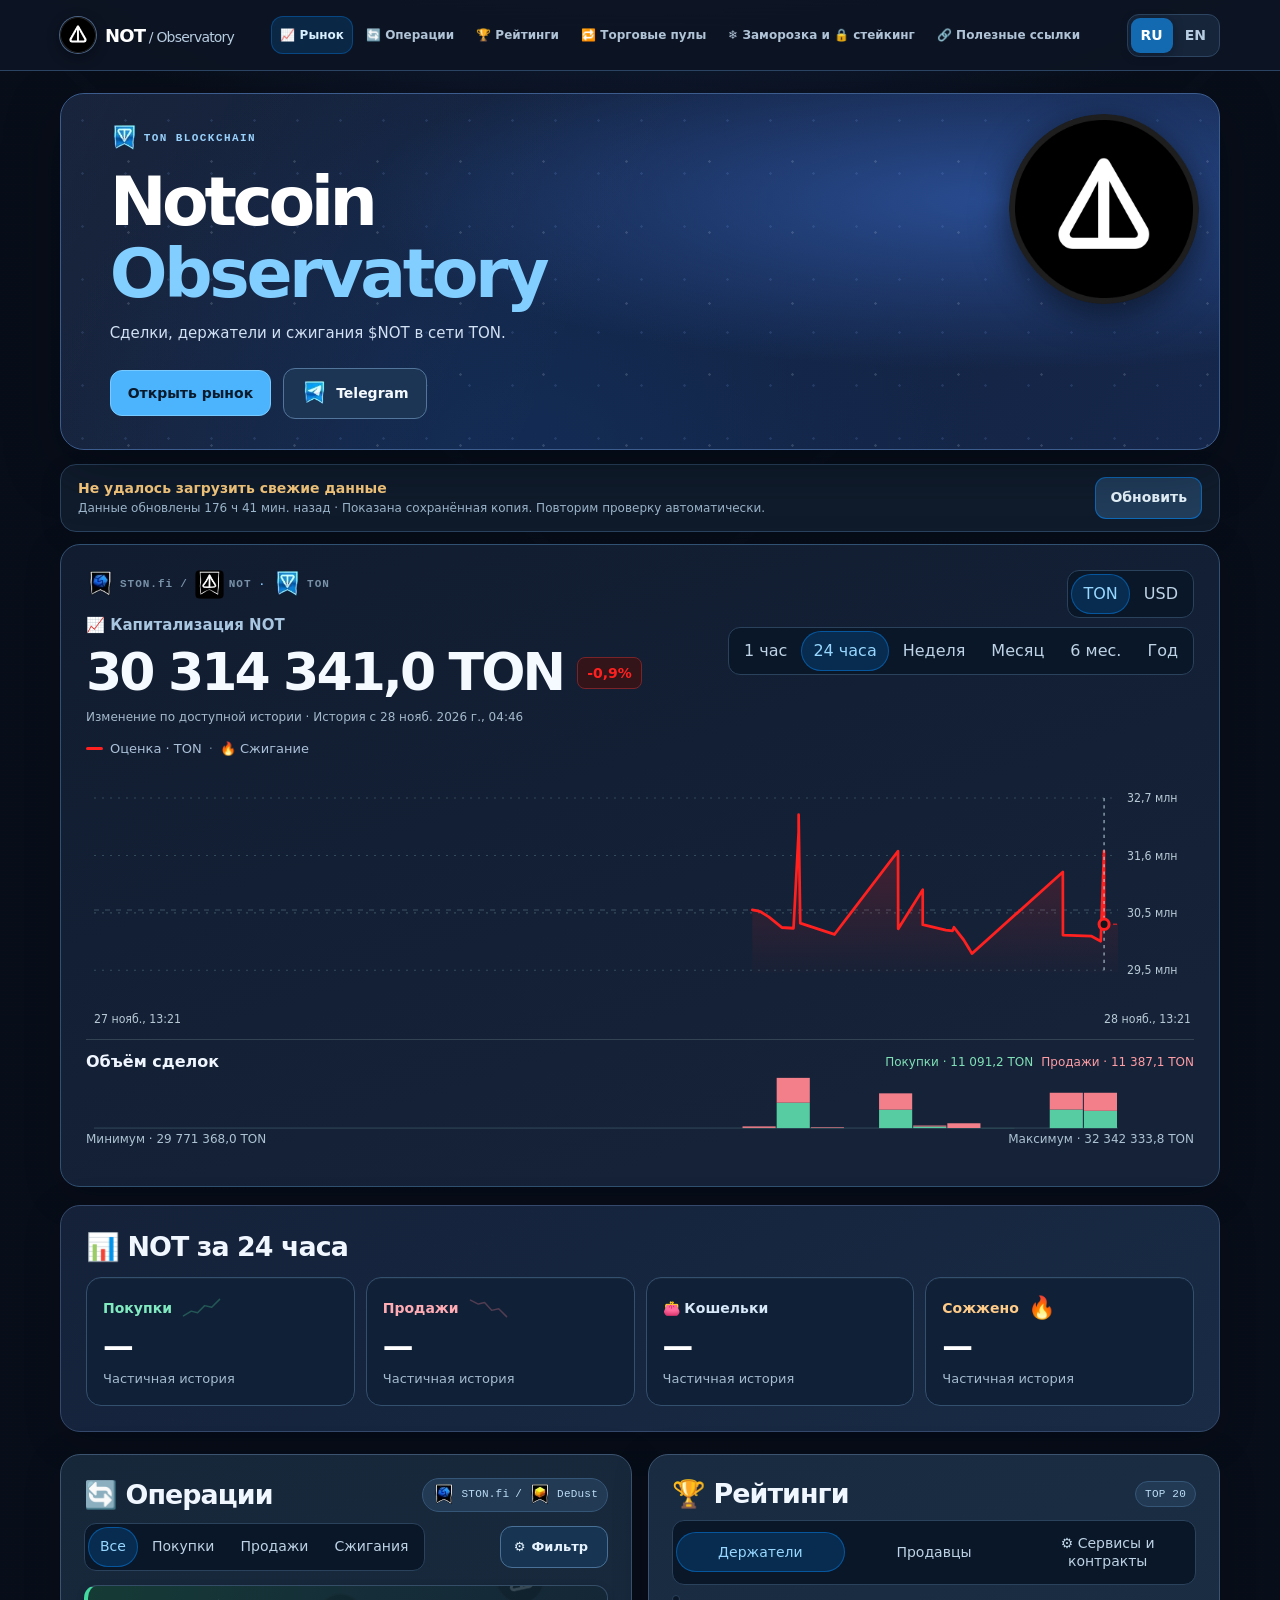
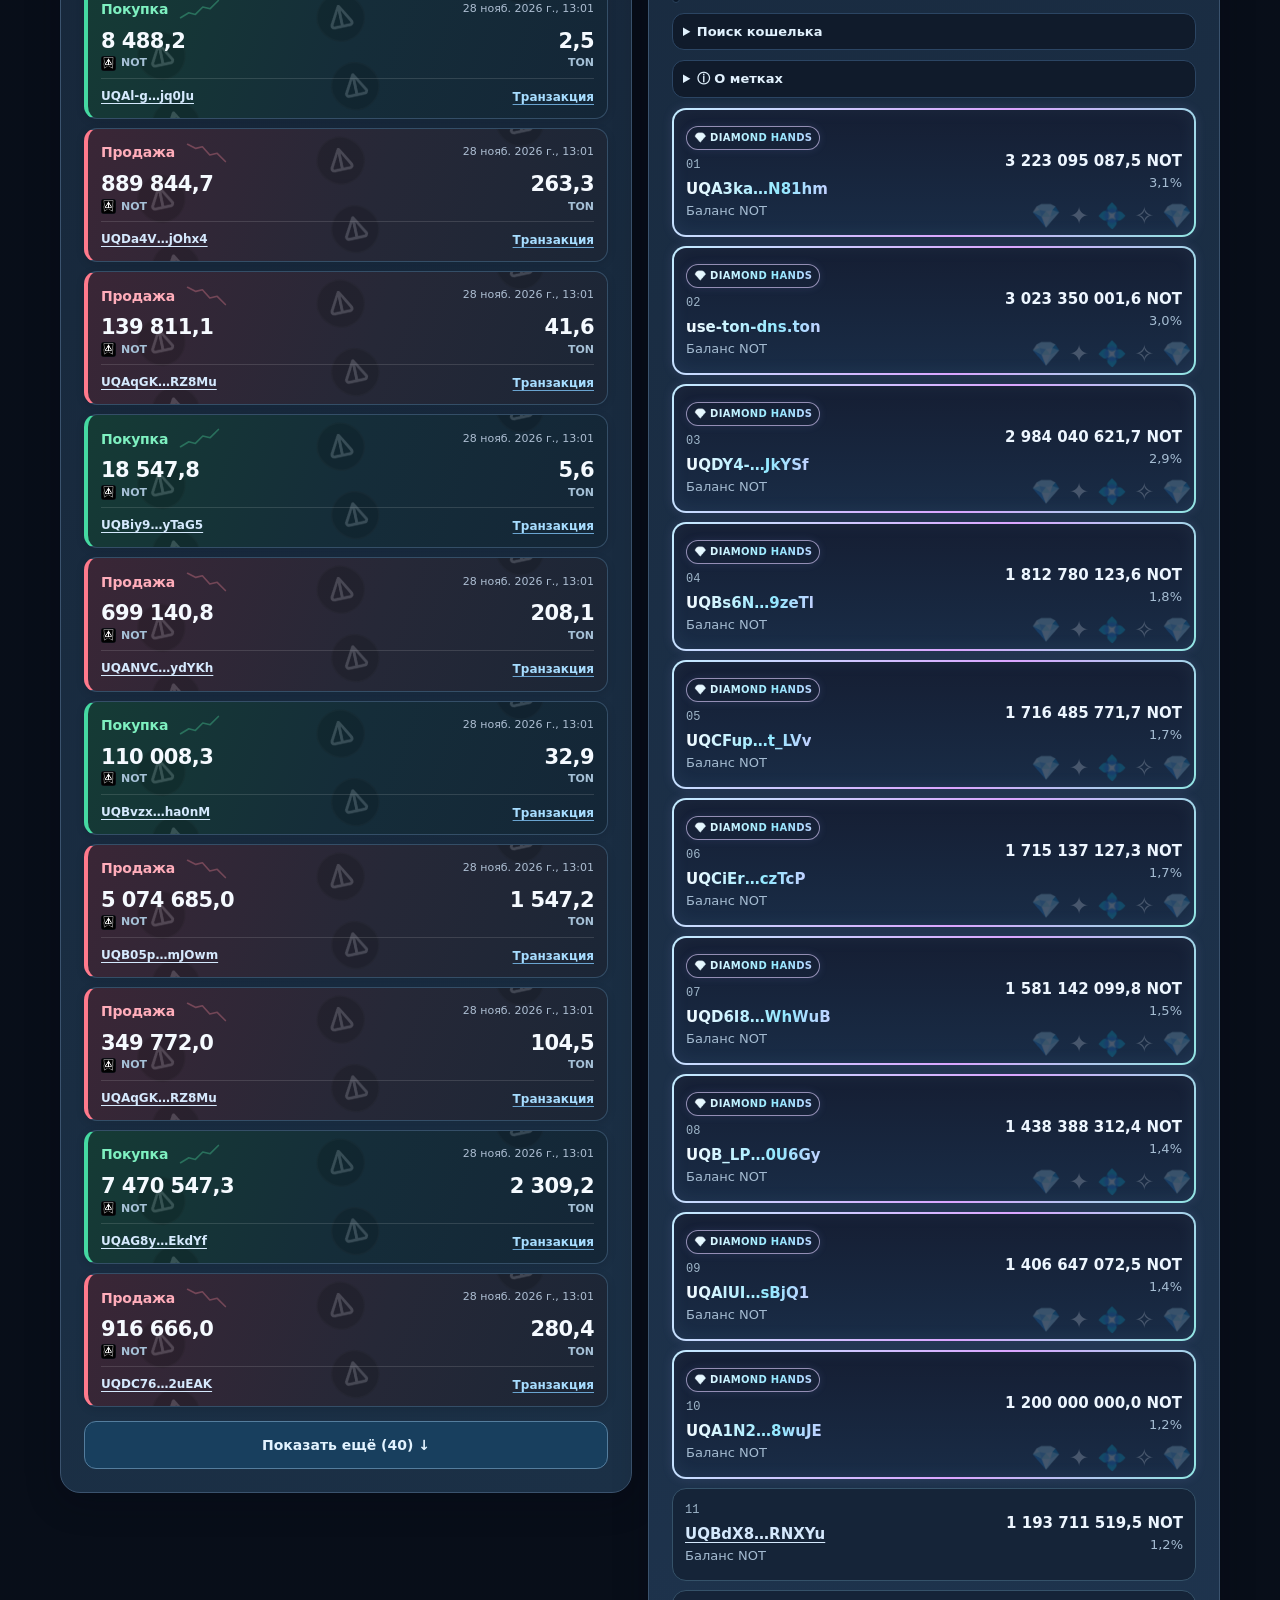
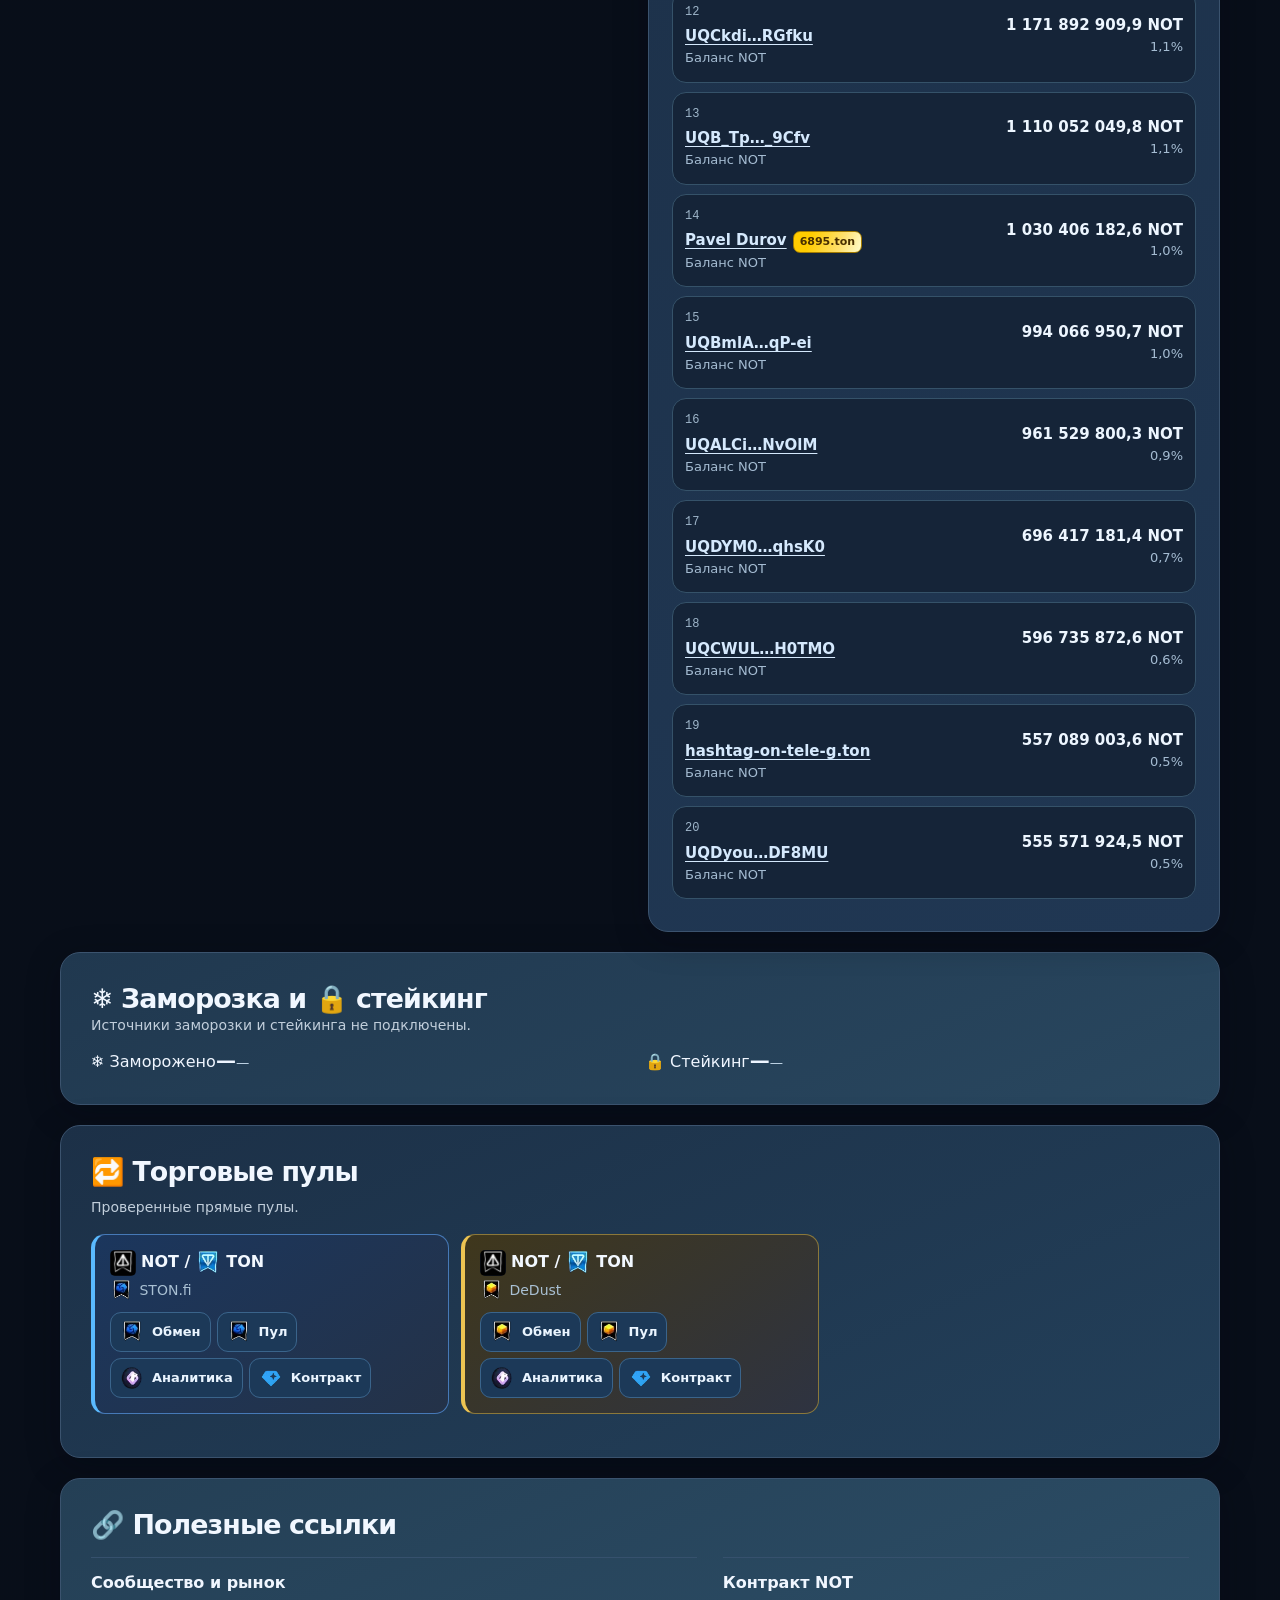
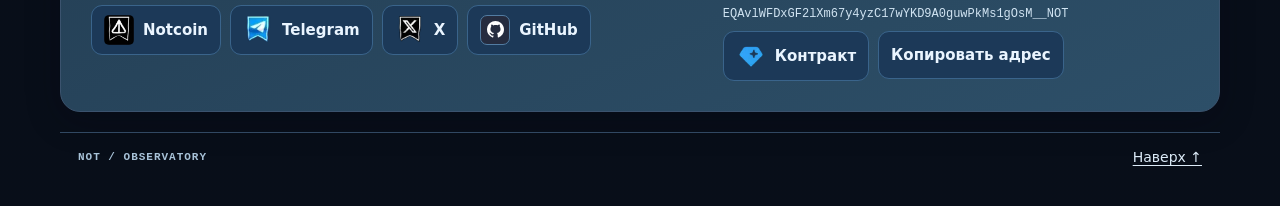
==== index.html @ c7d33f3e "Refresh NOT snapshot" ====
<!doctype html>
<html lang="ru"><head>
<meta charset="utf-8"><meta name="viewport" content="width=device-width,initial-scale=1">
<meta name="theme-color" content="#070d21"><meta name="description" content="NOT Observatory — сделки STON.fi и DeDust, держатели и подтверждённые сжигания NOT в сети TON.">
<title>Notcoin Observatory</title><style>:root{color-scheme:light;--ink:#101721;--muted:#536372;--paper:#f8fafc;--line:#cbd5df;--blue:#30a1f5;--link:#075d9b;--night:#090b0e;--graphite:#10151c;--green:#1e6b51;--red:#df0000;--orange:#975019;font:16px/1.5 system-ui,-apple-system,BlinkMacSystemFont,"Segoe UI",sans-serif;color:var(--ink);background:var(--night)}
*{box-sizing:border-box}
[hidden]{display:none!important}
html{scroll-behavior:smooth;scroll-padding-top:82px}
body{margin:0;background:var(--night)}
.wrap{width:min(1220px,calc(100% - 64px));margin-inline:auto}
h1,h2,h3,p{margin:0}
a{color:var(--link);text-underline-offset:3px}
a:hover{text-decoration:underline}
button{font:inherit;color:inherit;cursor:pointer}
a:focus-visible,button:focus-visible,summary:focus-visible,#plot svg:focus-visible{outline:3px solid #5692db;outline-offset:2px}
header{position:sticky;top:0;z-index:5;background:#090b0ef5;border-bottom:1px solid #283541;color:#f5f8fc}
.nav,.brand,nav,.langs,.tabs,.smallTabs,.introLinks,.eyebrow,.sectionHeading,.chartCaption,footer,.graphTop{display:flex;align-items:center}
.nav{min-height:65px;gap:20px;justify-content:space-between}
.brand{gap:9px;color:#fff;text-decoration:none}
.brand svg{width:36px;height:36px}
.brand strong{font-size:19px;letter-spacing:-.055em}
.brand span{font-weight:500;color:#c3cbd5}
.brand:hover{text-decoration:none}
nav{gap:5px}
nav a,.langs button{font-size:14px;font-weight:650}
nav a{color:#b4c0ce;padding:9px 11px;text-decoration:none;border-radius:8px}
nav a.on,nav a:hover{color:white;background:#203347;text-decoration:none}
.langs,.tabs,.smallTabs{background:#e5edf4;border-radius:10px;padding:3px;gap:2px;width:fit-content;max-width:100%;flex-wrap:wrap}
.langs button,.tabs button,.smallTabs button{border:none;padding:7px 10px;background:transparent;color:#364c61;border-radius:7px;line-height:1.35}
.langs .on,.tabs .on,.smallTabs .on{background:#114c79;color:white}
.hero{margin:20px 0 16px;position:relative;isolation:isolate;overflow:hidden;display:flex;align-items:center;min-height:192px;border-radius:20px;border:1px solid #293746;background:radial-gradient(ellipse at 88% 70%,#153650 0%,transparent 53%),#0b0d10;color:#fff}
.herotext{position:relative;z-index:1;padding:27px clamp(20px,3vw,44px);max-width:66%}
.eyebrow,.tag,footer>span{font-family:ui-monospace,Consolas,monospace;font-size:11px;font-weight:650;letter-spacing:.09em}
.eyebrow{gap:8px}
.eyebrow i{width:7px;height:7px;background:#468ec6;border-radius:50%}
.hero .eyebrow{color:#b9c9d9}
.hero .eyebrow i{background:var(--blue)}
h1{font-size:clamp(38px,4.6vw,68px);letter-spacing:-.07em;line-height:1.05;margin:7px 0 8px}
h1 em{font-family:Georgia,"Times New Roman",serif;font-weight:normal;letter-spacing:-.055em;color:#a1d6ff}
.hero p{color:#c9d5e1;font-size:15px}
.heroArt{position:absolute;inset:0 0 0 auto;width:41%;display:grid;align-items:center;pointer-events:none}
.heroArt svg{width:100%;height:100%;max-height:250px}
.introLinks{margin-top:17px;gap:10px}
.introLinks a,.more{border:1px solid #9daebf;border-radius:8px;padding:7px 12px;text-decoration:none;font-weight:650;font-size:14px}
.introLinks a{color:#f0f6ff;border-color:#536779}
.introLinks a:first-child{color:#081624;background:var(--blue);border-color:var(--blue)}
.introLinks a:hover,.more:hover{box-shadow:inset 0 0 0 1px currentColor}
.panel{background:var(--paper);border:1px solid var(--line);border-radius:17px;padding:clamp(16px,2vw,25px);min-width:0}
.graphTop,.sectionHeading,footer{justify-content:space-between;gap:12px}
.graphTop{align-items:flex-start}
.graph .eyebrow{color:#b6c8d9}
.graph .eyebrow span{color:#7891a7}
.graph h2{font-weight:550;color:var(--muted);font-size:16px;margin-top:12px}
.price{font-size:clamp(27px,3.2vw,44px);line-height:1.12;letter-spacing:-.05em;font-variant-numeric:tabular-nums;font-weight:730}
.chartCaption{font-size:13px;color:var(--muted);gap:7px;margin-top:13px}
.lineKey{width:17px;height:3px;border-radius:3px;background:var(--blue)}
.sep{color:#6f8196}
#plot{margin:6px 0;min-height:183px}
#plot svg{width:100%;height:183px;display:block;touch-action:pan-y}
#plot text{font:11px system-ui,sans-serif;fill:#b6c6d6}
.marker{cursor:pointer}
.marker:focus{outline:2px solid var(--orange)}
#readout{font-size:14px;font-variant-numeric:tabular-nums;min-height:24px;color:var(--ink)}
.note,.description,.resources p{font-size:14px;color:var(--muted);overflow-wrap:anywhere}
.note{font-size:12px}
.description{margin:8px 0}
.summary{margin:18px 0 22px}
.summary h2,.panel h2:not(.graph h2){font-size:clamp(20px,2.1vw,27px);letter-spacing:-.045em;line-height:1.2}
.summary .sectionHeading{margin-bottom:9px}
.tag{color:#3e5061;background:#e2ebf4;border-radius:20px;padding:4px 9px;white-space:nowrap;font-weight:500;letter-spacing:.02em}
#stats{display:grid;grid-template-columns:repeat(4,minmax(0,1fr));gap:10px}
.stat{background:var(--paper);border:1px solid var(--line);border-radius:13px;padding:13px 15px;min-width:0}
.stat b,.stat small,.stat span{display:block}
.stat b{font-size:clamp(20px,2.1vw,31px);line-height:1.3;font-variant-numeric:tabular-nums;overflow-wrap:anywhere;letter-spacing:-.04em}
.stat small{font-size:13px;color:var(--muted)}
.stat span{font-size:14px;font-weight:670}
.buy{color:var(--green)}
.sell{color:var(--red)}
.burn{color:var(--orange)}
.columns{display:grid;grid-template-columns:1fr 1fr;gap:16px;align-items:start}
.columns .tabs{margin:10px 0}
.columns .tabs button,.smallTabs button{font-size:14px}
.smallTabs:not(:empty){margin-bottom:8px}
#feedNote,#rankNote{margin-bottom:8px}
.row{display:grid;grid-template-columns:minmax(0,1fr) auto;gap:10px;border-top:1px solid #dce3eb;padding:10px 0;align-items:center}
.row>div{min-width:0}
.row>div:last-child{text-align:right}
.row b,.row small{display:block;font-variant-numeric:tabular-nums}
.row small{color:var(--muted);font-size:13px}
.row a{overflow-wrap:anywhere}
.row b{font-size:15px;line-height:1.45}
.row .badge{display:inline-block;padding:1px 6px;font-size:12px;border-radius:5px;margin-right:6px}
.badge.buy{background:#e0f3e8}
.badge.sell{background:var(--red);color:white}
.badge.burn{background:#ffead4}
.position{color:var(--muted);font:12px ui-monospace,monospace;margin-right:8px}
.empty{padding:16px 0;color:var(--muted)}
.more{background:#eaf1f7;color:#144b72}
.more[hidden]{display:none}
#more{margin-top:8px;width:100%}
.resources{margin:20px 0}
.resourcesGrid{display:grid;grid-template-columns:1.15fr 1.2fr 1fr;gap:24px;margin-top:16px}
.resources h3{font-size:16px;margin-bottom:6px}
.resourceList{display:flex;gap:8px 13px;flex-wrap:wrap}
.resourceList,.contract{margin-top:8px;font-size:14px}
.contract{display:block;overflow-wrap:anywhere;font-family:ui-monospace,monospace;margin-bottom:10px}
.resourcesGrid article{min-width:0}
summary{cursor:pointer;font-weight:600}
footer{padding:16px 0 25px}
footer a{font-size:14px}
@media(max-width:800px){.wrap{width:calc(100% - 28px)}
.nav{display:grid;grid-template-columns:1fr auto;gap:0;padding-top:6px}
.langs{grid-column:2;grid-row:1}
.brand{grid-column:1;grid-row:1}
nav{grid-column:1/-1;justify-content:space-between;gap:0}
nav a{padding:7px 5px;font-size:13px}
html{scroll-padding-top:98px}
.columns{grid-template-columns:1fr}
.heroArt{width:35%;opacity:.82}
.herotext{max-width:73%;padding:19px}
.hero{min-height:180px}
.graphTop{flex-wrap:wrap}
.resourcesGrid{grid-template-columns:1fr 1fr}

#stats{grid-template-columns:repeat(2,minmax(0,1fr))}}
@media(max-width:500px){.wrap{width:calc(100% - 20px)}
.hero{margin-top:10px}
.herotext{max-width:100%;padding:16px}
.heroArt{width:35%;inset:auto 0 0 auto;height:78px}
.hero p{max-width:96%;font-size:14px}
.introLinks{max-width:76%;gap:6px;flex-wrap:wrap}
.introLinks a{font-size:13px;padding:6px 8px}
.graphTop{gap:10px}
.tabs button{padding:6px 8px}
.stat{padding:10px}
.stat small{font-size:12px}
.row{gap:3px}
.row b{font-size:14px}
.row small{font-size:12px}
.resourcesGrid{grid-template-columns:1fr;gap:15px}
.resourcesGrid article+article{border-top:1px solid var(--line);padding-top:12px}}
@media(prefers-reduced-motion:reduce){html{scroll-behavior:auto}}

.walletLegend{font-size:13px;color:var(--muted);margin:4px 0}
.walletIdentity{display:inline-flex;align-items:baseline;flex-wrap:wrap;gap:2px 6px;max-width:100%;vertical-align:baseline}
.row .walletAddress{font-weight:700;text-decoration:underline;text-decoration-thickness:1px;text-underline-offset:3px}
.row .walletAddress.buy,.walletRole.buy{color:#126042}
.row .walletAddress.sell,.walletRole.sell{color:#df0000}
.row .walletAddress.burn,.walletRole.burn{color:#874305}
.row .walletAddress.neutral{color:#51615c}
.walletRole{font-size:11px;font-weight:600}
:is(.row,.walletResult) .domainBadge{font:600 11px/1.4 system-ui,sans-serif;letter-spacing:0;padding:2px 6px;border-radius:5px;overflow-wrap:anywhere;max-width:100%;display:inline-block}
.domainBadge.digits{color:#482e00;background:linear-gradient(110deg,#ffcc00 12%,#ffe173 34%,#fff9c0 46%,#ffd700 57%,#efb000 84%);background-size:220% 100%;border:1px solid #a37b00;animation:projectGold 4s ease-in-out infinite alternate}
details.domainDetails{display:inline-block;border:0;padding:0;font-size:12px;font-weight:500;width:100%}
details.domainDetails summary{color:var(--muted);font-size:11px}
#rank .position{vertical-align:top}
.onlyBadges{display:flex;align-items:center;gap:7px;font-size:13px;font-weight:600;margin:4px 0 7px;cursor:pointer}
.onlyBadges input{width:16px;height:16px;accent-color:var(--link)}


@keyframes projectGold{from{background-position:0% 50%}
to{background-position:100% 50%}}
@media(prefers-reduced-motion:reduce){.domainBadge.digits{animation:none}}
footer>span{color:#f5f8ff}
footer a{color:#dcebf8}
.price{overflow-wrap:break-word}

/* Make the chart and header dark; financial rows retain their semantic colours. */
.langs,.graph .tabs{background:#202a35}
.langs button,.graph .tabs button{color:#c3cfdb}
.langs .on,.graph .tabs .on{background:var(--blue);color:#071421}
.graph{--ink:#f5f8fc;--muted:#b2c0cd;color:var(--ink);background:var(--graphite);border-color:#283747}
.graph #readout a{color:#86caff}
.graph #plot svg{height:205px}
.brand:hover,.introLinks a:hover{color:#fff}
.introLinks a:first-child:hover{color:#081624}

.wrap{width:min(1180px,calc(100% - 88px))}
.hero{background:linear-gradient(165deg,#080a0d 22%,#10151c 100%)}
.graph,.summary{background:linear-gradient(180deg,#10151c,#152332);border:1px solid #374b5b}
.summary{background:linear-gradient(180deg,#152332,#172b3c);padding:clamp(16px,2vw,25px);border-radius:17px;color:#f4f8ff}
.summary .sectionHeading{margin-bottom:14px}
.stat{background:linear-gradient(145deg,#131d28,#1e3041);border:1px solid #3d5363}
.stat small{color:#b9c8d5}
.stat span.buy,.stat span.sell,.stat span.burn{display:inline-block;border-radius:5px;background:linear-gradient(120deg,#d8e5eb,#c1d4df);padding:1px 6px}
.columns .panel,.resources{--ink:#f3f7fc;--muted:#c1cedb;--link:#a6daff;--line:#435a6a;color:var(--ink);border-color:#3b5264}
.columns .panel{background:linear-gradient(180deg,#172b3c,#1a3b51)}
.columns .tabs,.columns .smallTabs{background:#0e1c29}
.columns .tabs button,.columns .smallTabs button{color:#cbd9e7}
.columns .tabs .on,.columns .smallTabs .on{background:#265a7d;color:#fff}
.row{border-color:#435666}
.position{color:#c1cedb}
.tag{background:#233f54;color:#d1e6f6}
.row .walletIdentity{background:linear-gradient(125deg,#d8e5eb,#c1d4df);border-radius:7px;padding:3px 6px}
.domainDetails summary{color:#354d62!important}
.domainDetails span{color:#223847}
#more,.resourceList>a,.resourceList>button{color:#f3f8ff;background:#15496b;border:1px solid #6289a3}
.resources{background:linear-gradient(180deg,#1a3b51,#20475e);padding:clamp(18px,2.5vw,30px)}
.resourcesGrid{grid-template-columns:1.3fr 1fr;gap:clamp(14px,2vw,26px)}
.resourcesGrid article{border-top:1px solid #7190a3;padding-top:13px}
.resources h3{margin-bottom:10px}
.resourceList{display:grid;grid-template-columns:1fr;gap:7px}
.resourceList>a,.resourceList>button{display:flex;align-items:center;justify-content:space-between;gap:6px;min-height:42px;padding:8px 12px;border-radius:7px;text-align:left;font:650 14px/1.35 system-ui,sans-serif;text-decoration:none;cursor:pointer}
.resourceList>a:hover,.resourceList>button:hover,#more:hover{background:#1b5c82;border-color:#aedfff}
.resources .contract{color:#d1e4f2;margin:6px 0;word-break:break-all}
footer{background:#090c10;border-top:1px solid #405362;padding:14px 18px;margin-bottom:14px;border-radius:8px}
@media(min-width:1000px){.resourcesGrid article:first-child .resourceList{grid-template-columns:repeat(2,minmax(0,1fr))}}
@media(max-width:800px){.wrap{width:calc(100% - 34px)}.resourcesGrid{grid-template-columns:1fr 1fr}}
@media(max-width:500px){.wrap{width:calc(100% - 22px)}.resourcesGrid{grid-template-columns:1fr}.resourcesGrid article+article{border-color:#7190a3}}

/* Draw external-link arrows without relying on a font glyph. */
.resourceList>a::after,.introLinks a[href^="https:"]::after,.row a:not(.walletAddress)::after{content:"";display:inline-block;width:8px;height:8px;flex-shrink:0;margin-left:6px;border-top:1.5px solid currentColor;border-right:1.5px solid currentColor;background:linear-gradient(135deg,transparent 43%,currentColor 46%,currentColor 54%,transparent 57%);vertical-align:1px}

.syncBar{display:flex;align-items:center;justify-content:space-between;gap:14px;margin:0 0 12px;padding:12px 18px;background:#101b27;border:1px solid #374b5b;border-radius:12px;color:#e5f1fb}
.syncBar>div{min-width:0}.syncBar p{font-size:14px;font-weight:650}.syncBar small{display:block;color:#b9c8d5;font-size:12px;overflow-wrap:anywhere}.syncBar .syncWarning{color:#ffcf80}
#refreshData{flex-shrink:0;min-height:42px;padding:8px 14px;border:1px solid #6289a3;border-radius:7px;background:#15496b;color:#f3f8ff;font-weight:650;font-size:14px}#refreshData:hover{background:#1b5c82}#refreshData:disabled{opacity:.65;cursor:wait}
@media(max-width:400px){.syncBar{align-items:flex-start;flex-wrap:wrap;padding:12px 14px}.syncBar>div{flex:1 1 175px}}

/* Market cap: native-currency valuation, with an explicit estimation note. */
.graph .price{font-size:clamp(32px,4.2vw,52px);letter-spacing:-.055em;line-height:1.15}
.graph h2{font-size:15px;margin-top:12px;margin-bottom:7px}
.capHeadline{display:flex;align-items:center;gap:14px;flex-wrap:wrap}
.capChange{font:700 14px/1.3 system-ui,sans-serif;padding:6px 9px;border-radius:8px;font-variant-numeric:tabular-nums;white-space:nowrap}
.capChange:empty{display:none}.capPositive{color:#54edb6;background:#133c32;border:1px solid #24634e}.capNegative{color:#ff2020;background:#321419;border:1px solid #7a242a}
#capPeriod{margin-top:5px;color:#a4b9cb}.graph #plot{min-height:250px;margin:18px 0 8px}.graph #plot svg{height:250px}
.graph #plot text{font:11px system-ui,sans-serif;fill:#b8c9d6}
.capRange{display:flex;justify-content:space-between;gap:8px;flex-wrap:wrap;color:#adc3d3;font-size:12px;font-variant-numeric:tabular-nums;margin:0 0 13px}
.graph #readout{background:#0b1723;border:1px solid #2b4354;padding:10px 12px;border-radius:9px;min-height:43px;font-size:13px;margin-bottom:9px}
.capMethod{font-size:11px;line-height:1.5;color:#9db3c4;border-top:1px solid #2b4354;padding-top:10px;margin-top:10px;max-width:850px}
.graph .chartCaption .lineKey{background:var(--chart-colour,#38dda0)}
@media(max-width:500px){.graph .price{font-size:34px}.capHeadline{gap:8px}.graph .graphTop{gap:15px}.graph .tabs{width:100%;justify-content:space-between}.graph .tabs button{padding:8px 6px;font-size:12px}.graph #plot svg{height:240px}.graph #plot{min-height:240px}.graph #readout{font-size:12px}.capMethod{font-size:11px}}
@media(max-width:360px){.graph .tabs{display:grid;grid-template-columns:repeat(3,minmax(0,1fr));gap:3px}.graph .tabs button{width:100%}}

:root{--blue:#75ccff;--project-art:url("[data-uri]");--night:#070d21}
body{background:radial-gradient(ellipse at 78% 0%,#24347b 0%,#111c49 28%,transparent 55%),#070d21}
header{background:#0a1129f5;border-color:#324576}
.brandMark{width:36px;height:36px;border-radius:50%;background:var(--project-art) center/cover}
.hero{min-height:268px;border-color:#435b9c;background:radial-gradient(ellipse at 78% 50%,#2b4696 0%,#182860 34%,transparent 68%),linear-gradient(112deg,#0d1639,#111c49)}
.hero::before{content:"";position:absolute;inset:0;background-image:radial-gradient(circle,#7eaeff 1px,transparent 1.5px),radial-gradient(circle,#eff7ff 1px,transparent 1.5px);background-size:43px 53px,83px 71px;background-position:0 0,26px 32px;opacity:.24;pointer-events:none}
.heroArt{width:40%;height:100%;background:var(--project-art) center / auto 88% no-repeat;filter:drop-shadow(0 0 20px #60b5ff60);border-radius:50%}
.hero h1 em{color:#89ceff}
.graph{background:linear-gradient(180deg,#101936,#151f43);border-color:#394b80}
.summary{background:linear-gradient(180deg,#182649,#202d55);border-color:#435480}
.columns .panel{background:linear-gradient(180deg,#192847,#1e3659)}
.resources{background:linear-gradient(180deg,#192b4b,#1b345a)}
.graphControls{display:grid;gap:10px;justify-items:end;min-width:0}
.row.trade-buy{border-left:3px solid #4cce9f;padding-left:8px;background:#14564832}
.row.trade-sell{border-left:3px solid #fb6b76;padding-left:8px;background:#7c223532}
.row.trade-burn{border-left:3px solid #e7ae57;padding-left:8px}
@media(max-width:800px){.graphControls{justify-items:start}}
@media(max-width:590px){
 .hero{min-height:210px}.heroArt{width:32%;height:auto;inset:12px 12px auto auto;aspect-ratio:1;opacity:1;background-size:contain}
 .herotext{max-width:76%}.hero h1{font-size:clamp(32px,7.5vw,47px)}.hero h1 em{display:block}
 .hero p{max-width:100%}.introLinks{max-width:100%}.graphControls{width:100%}.graph #currency{display:flex;width:auto}
}

#activity,#wallets,#pools{background:#141b27;border-color:#303a4a}
#activity .row,#wallets .row{background:transparent;border-color:#303a4a;border-left:0;padding-left:0}
#activity .row .walletIdentity,#wallets .row .walletIdentity{background:none;padding:0;column-gap:6px;row-gap:4px}
.columns .walletIdentity .walletAddress{background:none;padding:0}
.columns .row .walletAddress{color:#d6e2f0}
.columns .walletRole.buy,.columns .badge.buy{color:#85e6bc;background:none}
.columns .walletRole.sell,.columns .badge.sell{color:#ff9a9f;background:none}
.columns .walletRole.burn,.columns .badge.burn{color:#f1bd7d;background:none}
.columns .domainDetails summary,.columns .domainDetails span{color:#becbd9!important}
.columns :is(.row,.walletResult) .projectBadges{display:flex;flex-wrap:wrap;gap:5px;width:100%;align-items:center}
.columns :is(.row,.walletResult) .projectBadge{--badge-edge:#53627b;display:inline-flex;align-items:center;gap:4px;padding:2px 6px;border:1px solid var(--badge-edge);border-radius:6px;background:#202939;text-decoration:none;color:#eaf1fb;font:650 11px/1.35 system-ui,sans-serif;min-height:26px;max-width:100%}
.columns :is(.row,.walletResult) .projectBadge:hover{text-decoration:underline}
.columns :is(.row,.walletResult) .projectBadge::after{display:none}
.projectBadge img{display:block;width:18px;height:18px;object-fit:contain;border-radius:3px}
.columns :is(.row,.walletResult) .projectBadge.staking{padding-inline:4px;--badge-edge:#6c93cb}
.columns :is(.row,.walletResult) .projectBadge.vnuk{--badge-edge:#8f606f;color:#ffc8d4}
.columns :is(.row,.walletResult) .projectBadge.author{border-color:transparent;background:linear-gradient(#202939,#202939) padding-box,linear-gradient(105deg,#508eff,#dce5ee,#508eff) border-box;background-size:100% 100%,200% 100%;animation:projectBadgeGlow 5s ease-in-out infinite alternate}
.columns :is(.row,.walletResult) .projectBadge.joystick{--badge-edge:#9164ac}
.columns :is(.row,.walletResult) .projectBadge.phoenix{--badge-edge:#a86a36}
.projectBadge.joystick span,.projectBadge.phoenix span{background:linear-gradient(90deg,var(--badge-color),#ffe182,var(--badge-color));background-size:210% 100%;background-clip:text;color:transparent;animation:projectBadgeGlow 5s ease-in-out infinite alternate}
.projectBadge.joystick{--badge-color:#e3a6ff}
.projectBadge.phoenix{--badge-color:#ff9862}
@keyframes projectBadgeGlow{to{background-position:100% 0}}
@media(prefers-reduced-motion:reduce){.columns :is(.row,.walletResult) .projectBadge.author,.projectBadge.joystick span,.projectBadge.phoenix span{animation:none}}
#pools [lang="en"],html[lang="en"] #pools [lang="ru"]{display:none}
html[lang="en"] #pools [lang="en"]{display:inline}
#pools .poolIntro{margin:8px 0 16px}
#pools .poolGrid{display:grid;grid-template-columns:repeat(3,minmax(0,1fr));gap:10px}
#pools .poolCard{min-width:0;background:#1c2636;border:1px solid #39475b;border-radius:10px;padding:12px}
#pools .poolCard h3{margin:0 0 3px}
#pools .poolCard p{margin:0}
#pools .poolActions{display:flex;flex-wrap:wrap;gap:6px;margin-top:10px}
#pools .poolActions a{display:inline-flex;align-items:center;min-height:38px;padding:5px 9px;color:#edf5ff;background:#22344c;border:1px solid #586d88;border-radius:7px;font-size:13px;font-weight:650;text-decoration:none}
#pools .poolActions a:hover{background:#304963;text-decoration:underline}
#pools .poolRoute,#pools .poolTiny{margin-top:16px;padding-top:13px;border-top:1px solid #39475b}
#pools #discoveredPools{margin-top:10px}
#pools .poolCard .poolLiquidity{margin-top:8px;font-size:12px;overflow-wrap:anywhere}
#pools .poolCard h3{overflow-wrap:anywhere}
#pools .poolRoute h3{margin:0 0 4px}
#pools .poolRoute .poolCard{margin-top:9px;max-width:440px}
#pools .poolTiny .poolGrid{margin-top:10px}
#pools .poolSources{margin-top:13px;font-size:12px}
@media(max-width:800px){#pools .poolGrid{grid-template-columns:repeat(2,minmax(0,1fr))}}
@media(max-width:500px){#pools .poolGrid{grid-template-columns:minmax(0,1fr)}}

.columns :is(.row,.walletResult) .projectBadge.og{border-color:#a887c2;background:#222033}
.columns :is(.row,.walletResult) .projectBadge.fragmentNumber{--badge-edge:#cc7cdb;background:#78348b;color:#fff;font-weight:800;white-space:nowrap}
.projectBadge.og span{background:linear-gradient(90deg,#cbff69,#f3a5ff,#cbff69);background-size:210% 100%;background-clip:text;color:transparent;animation:projectBadgeGlow 4s ease-in-out infinite alternate;font-weight:800}
.columns :is(.row,.walletResult) .projectBadge.burner{border-color:#966237;padding-inline:4px}
.columns :is(.row,.walletResult) .projectBadge.blueNft{border-color:#3881a9;padding-inline:4px}
.operationRow .opMobile,.operationRow .opToggle{display:none}
#feed .operationRow .opDesktop a{display:inline-block}
@media(prefers-reduced-motion:reduce){.projectBadge.og span{animation:none}}
@media(max-width:640px){
 #feed .operationRow{grid-template-columns:minmax(0,1fr) minmax(0,auto) 28px;align-items:start;column-gap:4px;padding:8px 0}
 #feed .operationRow .opDesktop{display:none}
 #feed .operationRow>div:nth-child(2){align-self:start}
 #feed .operationRow .opMobile:not([hidden]){display:block;grid-column:1/-1;text-align:left;padding:2px 0 4px}
 #feed .operationRow .opToggle{display:grid;place-items:center;width:28px;min-height:32px;padding:0;background:none;border:0;color:#b8d3ec;cursor:pointer}
 .opToggle span{width:7px;height:7px;border-right:2px solid;border-bottom:2px solid;transform:rotate(45deg)}
 .opToggle[aria-expanded="true"] span{transform:rotate(225deg)}
}

body{background:linear-gradient(#070b16bb,#070b16cf),url("[data-uri]") center top/cover fixed,#070b16}
.supplyGrid{display:grid;grid-template-columns:repeat(2,minmax(0,1fr));gap:10px;margin-top:12px}
.supplyGrid a{display:grid;gap:4px;padding:12px;border:1px solid #39475b;border-radius:10px;background:#1c2636;text-decoration:none;min-width:0}
.supplyGrid a:hover{border-color:#7db5e6}
.supplyGrid strong{font-size:clamp(1rem,3vw,1.35rem);color:#eef5ff;overflow-wrap:anywhere}
.supplyGrid small{color:#afbfce}
@media(max-width:440px){.supplyGrid{grid-template-columns:1fr}body{background-attachment:scroll;background-size:auto,auto 1100px}}

.volumeBlock{margin-top:12px;border-top:1px solid #344353;padding-top:10px}
.volumeHeading,.volumeKeys,.tradeSize,.walletSearchForm{display:flex;align-items:center;gap:8px;flex-wrap:wrap}
.volumeHeading{justify-content:space-between}
.volumeKeys,.tradeSize{font-size:12px}
.volumeKeys span:first-child,.rankMove.gained{color:#80e0b6}
.volumeKeys span:last-child,.rankMove.lost{color:#ff9da4}
#tradeVolume svg{display:block;width:100%;height:56px}
.tradeSize{margin:8px 0;color:#bdcbd8}
.tradeSize label{display:inline-flex;align-items:center;gap:6px}
.tradeSize input[type=number],.walletSearchForm input{min-width:0;border:1px solid #53637a;border-radius:7px;background:#161f2b;color:#eaf1fb;padding:6px 8px;font:inherit}
.tradeSize input[type=number]{width:6em}
#rank .position,.walletResult .position{display:inline-flex;align-items:baseline;gap:4px}
.rankMove{font-size:10px;white-space:nowrap}
.walletSearch,.badgeLegend{margin:10px 0;border:1px solid #39475b;border-radius:8px;padding:8px 10px}
.walletSearch summary,.badgeLegend summary{cursor:pointer;color:#d6e2f0;font-size:13px;font-weight:650}
.walletSearchForm{margin-top:9px}
.walletSearchForm input{flex:1 1 145px}
.walletSearchForm button{padding:6px 9px;border:1px solid #52637b;border-radius:7px;background:#243249;color:#eaf1fb;cursor:pointer}
.walletResult{margin-top:9px;overflow-wrap:anywhere}
.walletResult h3,.walletResult h4,.walletResult p{margin:6px 0}
.walletResult ul,.badgeLegend dl{padding-left:0;margin:8px 0 0;font-size:12px}
.walletResult li{margin-left:15px;padding-top:3px}
.badgeLegend dl{display:grid;grid-template-columns:auto 1fr;gap:5px 8px}
.badgeLegend dd{margin:0;color:#bdcbd8}
.columns .projectBadge.arni,.columns .projectBadge.napiwas{border-color:#927fa2}
.columns .projectBadge.arni span,.columns .projectBadge.napiwas .badgeLabel{
 background:linear-gradient(90deg,#70e1dd,#c4b4ff,#ffab94,#ffe39a,#70e1dd);
 background-size:225% 100%;background-clip:text;color:transparent;
 animation:projectBadgeGlow 4.3s ease-in-out infinite alternate
}
.projectBadge .beerIcon{position:relative;display:inline-block;flex:0 0 18px;width:18px;height:18px}
.beerIcon::before,.beerIcon::after{content:"";position:absolute}
.beerIcon::before{left:2px;top:2px;width:10px;height:15px;border:1px solid #ffde99;border-radius:3px 3px 4px 4px;background:linear-gradient(#fff4dc 0 28%,#ffce56 29%,#e4932c 83%,#b36121)}
.beerIcon::after{left:12px;top:6px;width:5px;height:8px;border:2px solid #ffde99;border-left:0;border-radius:0 4px 4px 0}
@media(prefers-reduced-motion:reduce){.columns .projectBadge.arni span,.columns .projectBadge.napiwas .badgeLabel{animation:none}}

.projectBadges .domainDetails{width:auto;max-width:100%;overflow-wrap:anywhere}

/* NOT / Telegram-inspired Observatory — design layer v1.
   No remote fonts, frameworks, images or runtime dependencies.
   Loaded AFTER the existing stylesheet. Keeps data/JS functionality intact. */
:root{
  color-scheme:dark;
  --tg-bg:#090e18;--tg-surface:#121b2a;--tg-surface2:#192639;
  --tg-elevated:#20344b;--tg-line:#2a405a;--tg-blue:#55b9ff;
  --tg-blue-strong:#258fea;--tg-text:#f0f6ff;--tg-muted:#a6bdd2;
  --tg-green:#51dcaa;--tg-red:#ff8696;--tg-gold:#f3c66f;
  --night:var(--tg-bg);--paper:var(--tg-surface);--ink:var(--tg-text);
  --muted:var(--tg-muted);--line:var(--tg-line);--blue:var(--tg-blue);
  --link:#91d8ff;--green:var(--tg-green);--red:var(--tg-red);
  font-family:system-ui,-apple-system,BlinkMacSystemFont,"Segoe UI",sans-serif;
  font-optical-sizing:auto;
}
html{scroll-padding-top:100px}
body{
  color:var(--tg-text);
  background:radial-gradient(ellipse 80% 420px at 50% -150px,#1b315e 0%,transparent 72%),
    linear-gradient(#080e19e8,#080e19f1),url("[data-uri]") center top/cover fixed,#090e18;
}
.wrap{width:min(1160px,calc(100% - 40px))}
a{color:var(--link)}
button,input{font-family:inherit}
a,button,summary{-webkit-tap-highlight-color:transparent}
button:not(:disabled),a,summary{transition:background-color .18s ease,border-color .18s ease,color .18s ease,transform .18s ease}
button:active:not(:disabled),.introLinks a:active,.resourceList>a:active,#pools .poolActions a:active{transform:scale(.98)}
a:focus-visible,button:focus-visible,summary:focus-visible,input:focus-visible{outline:2px solid var(--tg-blue);outline-offset:3px}
header{background:#0d1524f0;border-bottom:1px solid #2c4463;backdrop-filter:blur(22px);-webkit-backdrop-filter:blur(22px)}
.nav{min-height:70px;gap:18px}
.brandMark{box-shadow:0 0 0 2px #314968,0 5px 20px #050a14a8}
.brand strong{font-size:18px;letter-spacing:-.045em}
.brand span{color:#b6cce0;font-size:14px}
nav{gap:5px}
nav a{padding:10px 13px;color:#b1c4d7;border-radius:12px;font-weight:600}
nav a.on,nav a:hover{background:#1e3958;color:#f4faff}
.langs{background:#17253a;padding:3px;border:1px solid #2d4560;border-radius:12px}
.langs button{border-radius:9px;min-width:39px;min-height:35px;color:#b6cde2}
.langs button.on{background:#288fd9;color:#fff;box-shadow:0 2px 10px #0613268c}
main.wrap{padding-bottom:10px}
.hero{margin:22px 0 14px;min-height:275px;border:1px solid #3b5c8d;border-radius:24px;
  background:radial-gradient(ellipse at 81% 30%,#294c91 0%,transparent 48%),
  radial-gradient(circle at 40% 110%,#132c55,transparent 60%),
  linear-gradient(125deg,#111d35,#15274b);
  box-shadow:0 18px 54px #02071164;isolation:isolate}
.hero::before{opacity:.14}
.hero::after{content:"";position:absolute;inset:0;pointer-events:none;
  background:linear-gradient(115deg,#ffffff08,transparent 50%);border-radius:inherit}
.herotext{padding:clamp(23px,3.5vw,45px);max-width:68%}
.hero .eyebrow{color:#98d1fc;letter-spacing:.13em}
.hero .eyebrow i{box-shadow:0 0 0 5px #269de421}
.hero h1{margin:13px 0 12px;font-size:clamp(39px,5.5vw,68px);line-height:1.03;letter-spacing:-.065em}
.hero h1 em{font-style:normal;font-weight:550;font-family:inherit;letter-spacing:-.05em;color:#81ceff}
.hero p{color:#d2e1f3;font-size:15px;max-width:510px;line-height:1.65}
.heroArt{background-size:auto 83%;filter:drop-shadow(0 6px 28px #67acff40)}
.introLinks{gap:10px;margin-top:21px}
.introLinks a{display:inline-flex;align-items:center;justify-content:center;
  min-height:42px;padding:9px 17px;border-radius:12px;font-size:14px;
  background:#1d3554;border:1px solid #52759b;color:#f5faff}
.introLinks a:first-child{background:#4bb4fc;color:#081a2c;border-color:#77caff}
.introLinks a:hover{background:#2c5277;text-decoration:none;transform:translateY(-2px)}
.introLinks a:first-child:hover{background:#83d0ff;color:#071b2c}
.syncBar{background:#101c2c;border-color:#2b435f;border-radius:16px;
  padding:12px 17px;box-shadow:0 6px 20px #050b152b}
.syncBar p{color:#e3f5ff}
.syncBar small{color:#9eb8ce}
#refreshData{border-radius:11px;background:#213d5b;border-color:#476d92;color:#eaf7ff}
#refreshData:hover{background:#2f5a81}
.panel,.graph,.summary,.columns .panel,.resources,#pools,#activity,#wallets{
  border:1px solid var(--tg-line);border-radius:20px;
  background:linear-gradient(155deg,#151f30 0%,#111927 100%);
  box-shadow:0 8px 34px #03091145;color:var(--tg-text)}
.graph{background:linear-gradient(160deg,#172640 0%,#101a2d 76%);border-color:#315172}
.graph .eyebrow{color:#86caff}
.graph h2{color:#a8c6e0;margin-top:15px}
.graph .price{color:#f4faff;letter-spacing:-.055em}
.graph .chartCaption{color:#abc1d7}
.graph #readout{border-color:#314964;background:#0e192a}
.graph .capMethod{border-color:#2b4056;color:#98aec2}
.graph #plot{border-radius:15px;overflow:hidden}
.graphControls{gap:9px}
.graph .tabs,.columns .tabs,.columns .smallTabs{background:#0a1728;border:1px solid #2a425c;border-radius:12px;padding:3px}
.graph .tabs button,.columns .tabs button,.columns .smallTabs button{border-radius:9px;min-height:34px;padding:7px 12px;color:#bed3e6}
.graph .tabs .on,.columns .tabs .on,.columns .smallTabs .on{background:#26659c;color:#fff;box-shadow:0 2px 8px #050d1780}
.summary{margin-top:18px;background:linear-gradient(150deg,#182b44,#142037);border-color:#2a496b}
.summary h2,.panel h2:not(.graph h2){color:#f1f7ff;font-weight:730;letter-spacing:-.035em}
#stats{gap:11px}
.stat{padding:16px;border-radius:15px;background:#102036;border:1px solid #34506f;box-shadow:inset 0 1px #ffffff0a}
.stat b{color:#fff;font-size:clamp(21px,2.4vw,32px);line-height:1.22;margin:5px 0}
.stat small{color:#a4bbd0}
.stat span{font-weight:680}
.stat span.buy,.stat span.sell,.stat span.burn{background:none;padding:0}
.columns{gap:16px}
.columns .panel{min-width:0}
.sectionHeading{flex-wrap:wrap}
.tag{background:#233a55;color:#badcf5;border:1px solid #355676}
.row{border-top-color:#263950;padding:12px 3px}
.row:hover{background:#ffffff07}
.row.trade-buy,.row.trade-sell,.row.trade-burn{border-left:3px solid transparent;border-radius:8px;padding-left:10px}
#activity .row.trade-buy{border-left:3px solid #52d5a2;background:#16362c42}
#activity .row.trade-sell{border-left:3px solid #ff8191;background:#40232a50}
#activity .row.trade-burn{border-left:3px solid #f5c16b;background:#3a2c1b48}
.row b{color:#edf6ff}
.row small{color:#a5bcd2}
.columns .row .walletAddress{color:#d5e9fd}
.columns .walletRole.buy,.columns .badge.buy{color:#75e7b2}
.columns .walletRole.sell,.columns .badge.sell{color:#ff9bac}
.columns .walletRole.burn,.columns .badge.burn{color:#f5c377}
.position{color:#9fb6ca}
.columns :is(.row,.walletResult) .projectBadge{border-radius:8px;background-color:#1d2b3e;min-height:28px}
.columns :is(.row,.walletResult) .projectBadge.fragmentNumber{background:#813c99;color:#fff;border-color:#dd8bfa}
.domainBadge.digits{border-radius:7px}
#more,.resourceList>a,.resourceList>button,#pools .poolActions a{
  background:#1c3958;border:1px solid #3a648b;border-radius:11px;color:#eaf5ff}
#more{min-height:43px}
#more:hover,.resourceList>a:hover,.resourceList>button:hover,#pools .poolActions a:hover{background:#2b5277}
.supplyGrid a,#pools .poolCard{background:#17263a;border:1px solid #2b4665;border-radius:14px;padding:15px}
.supplyGrid a:hover,#pools .poolCard:hover{border-color:#4785b3}
.supplyGrid small{color:#b5c9da}
#pools .poolCard h3{color:#f2f8ff}
#pools .poolCard p{color:#a9c0d3}
#pools .poolGrid{gap:12px}
#pools .poolActions a{min-height:40px}
.walletSearch,.badgeLegend{background:#101b2b;border-color:#2b4563;border-radius:12px}
.walletSearch summary,.badgeLegend summary{color:#e1f1fd}
.tradeSize input[type=number],.walletSearchForm input{background:#091729;border-color:#385575;color:#f5faff;border-radius:10px;min-height:38px}
.walletSearchForm button{background:#285982;border-color:#478bb5;border-radius:10px;min-height:40px}
.resources{background:linear-gradient(155deg,#152840,#152036)}
.resourcesGrid article{border-color:#36516d}
.resourceList>a,.resourceList>button{min-height:45px;padding:10px 13px}
footer{background:transparent;border-top:1px solid #314862;border-radius:0;color:#bed4e7;margin-top:20px}
footer>span{color:#a8c2d8}
@media(min-width:900px){
 .columns .panel{padding:23px}
 .hero{min-height:305px}
 .heroArt{background-size:auto 88%}
}
@media(max-width:800px){
 html{scroll-padding-top:114px}
 .wrap{width:calc(100% - 28px)}
 .nav{gap:5px;padding-top:5px}
 .brand strong{font-size:16px}
 nav{overflow-x:auto;scrollbar-width:none;justify-content:space-between}
 nav::-webkit-scrollbar{display:none}
 nav a{min-height:42px;display:inline-flex;align-items:center;white-space:nowrap;padding:9px 10px}
 .hero{margin-top:14px;min-height:230px}
 .herotext{max-width:75%;padding:24px}
 .resourcesGrid{grid-template-columns:1fr 1fr}
}
@media(max-width:590px){
 .wrap{width:calc(100% - 22px)}
 .hero{border-radius:20px;min-height:250px}
 .hero h1{font-size:clamp(34px,8vw,46px)}
 .herotext{max-width:100%;padding:20px 18px 78px}
 .hero p{max-width:100%;padding-right:0}
 .heroArt{width:100px;height:100px;top:auto;bottom:-7px;right:7px;inset:auto 7px -7px auto;opacity:.83;background-size:contain}
 .hero .introLinks{max-width:calc(100% - 90px)}
 .introLinks a{min-height:40px;padding:8px 11px}
 .graph,.summary,.columns .panel,.resources{padding:16px}
 .graphTop{gap:13px}
 .graphControls{width:100%;justify-items:stretch}
 .graph .tabs{width:100%;justify-content:space-between}
 .graph .tabs button{flex:1 1 auto;padding:8px 6px;font-size:12px}
 .graph .price{font-size:clamp(29px,8.7vw,39px)}
 .graph #plot,.graph #plot svg{min-height:210px;height:210px}
 #stats{grid-template-columns:repeat(2,minmax(0,1fr));gap:9px}
 .stat{padding:12px}
 .stat b{font-size:clamp(19px,5.4vw,26px)}
 .columns{gap:14px}
 #pools .poolGrid{grid-template-columns:1fr}
 .resourcesGrid{grid-template-columns:1fr}
 .row{min-width:0}
 .row>div{overflow-wrap:anywhere}
 .syncBar{flex-wrap:wrap}
 body{background-attachment:scroll}
}
@media(max-width:360px){
 .brand strong{font-size:14px}
 .brandMark{width:30px;height:30px}
 .nav{column-gap:3px}
 nav a{font-size:12px;padding:9px 7px}
 .hero .introLinks{max-width:100%}
 .heroArt{opacity:.4}
 .graph .tabs button{font-size:11px}
}
@media(hover:hover){
 .stat:hover,#pools .poolCard:hover{transform:translateY(-2px)}
}
@media(prefers-reduced-motion:reduce){
 *,*::before,*::after{scroll-behavior:auto!important;animation-duration:.01ms!important;transition-duration:.01ms!important}
}

/* FIGMA TELETON IOS UI KIT — SOURCE-ALIGNED
   Reference: fIjhy6ddPFSXmia3DCvQa2
   Dark selected tab: 6028:2120, row: 6023:2116, dark label: 6781:30558.
   Accent #008BFF; 52px regular list-row minimum; rounded selected tab.
   Native system font replaces Figma's licensed iostgico/SF Pro assets. */
:root{--tg-accent:#008bff;--tg-blue:#008bff;--tg-blue-strong:#008bff;--tg-selected:#146ab1}
nav a.on,nav a[aria-current="location"]{
 color:#d8efff;background:#008bff28;box-shadow:inset 0 0 0 1px #008bff55}
.langs button.on{background:var(--tg-selected);color:#fff}
.graph .tabs .on,.columns .tabs .on,.columns .smallTabs .on{
 border-radius:100px;background:#008bff2e;color:#97d7ff;
 box-shadow:inset 0 0 0 1px #008bff70}
.graph .tabs button,.columns .tabs button,.columns .smallTabs button{
 min-height:40px;line-height:1.25}
#activity .row,#wallets .row{min-height:52px}
#activity .row .walletAddress,#wallets .row .walletAddress{line-height:1.45}
#activity .row .badge,#wallets .row .badge{line-height:1.4}
#refreshData,.walletSearchForm button{border-color:#008bff91}
#refreshData:focus-visible,.walletSearchForm button:focus-visible{outline-color:#94d9ff}
@media(max-width:800px){
 nav a{min-height:44px}
}

/* Four compact, fully visible tabs on narrow Telegram WebViews. */
@media(max-width:590px){
 #nav{display:grid;grid-template-columns:repeat(4,minmax(0,1fr));gap:3px;overflow:visible;width:100%}
 #nav a{display:flex;align-items:center;justify-content:center;min-width:0;
  font-size:12px;white-space:nowrap;line-height:1.2;padding:9px 2px;text-align:center}
 #nav a[href="#links"]{font-size:0}
 #nav a[href="#links"]::after{content:"Ссылки";font-size:12px}
 html[lang="en"] #nav a[href="#links"]::after{content:"Links"}
}

/* UNIVERSAL OBSERVATORY UI V1 — reusable across token projects.
   Layout, labels, accessible filter, gem/paper honors and animated burn cards.
   No remote art/fonts: all decoration stays inside standalone HTML/CSS. */
.feedFilterBar{display:flex;align-items:center;justify-content:space-between;flex-wrap:wrap;gap:9px;margin:11px 0}
.feedFilterBar #filters{margin:0}
#badgeFilterToggle{display:inline-flex;align-items:center;justify-content:center;gap:6px;min-height:42px;
 padding:8px 13px;border:1px solid #497197;border-radius:12px;background:#173552;color:#e6f3ff;font-weight:750;font-size:13px}
#badgeFilterToggle[aria-expanded="true"]{background:#184a73;border-color:#82c9ff}
#badgeFilterCount{color:#9fd6fa;font-size:12px}
.filterPanel{background:#0f2033;border:1px solid #355573;padding:14px;border-radius:14px;margin:0 0 14px}
.filterPanel .onlyBadges{margin:0 0 10px;min-height:34px}
.filterPanel .tradeSize{margin:0 0 13px;gap:10px}
.filterPanel .tradeSize label{min-height:32px}
.filterBadgesHeading{display:flex;align-items:center;justify-content:space-between;gap:9px;
 border-top:1px solid #2b4961;padding-top:13px;margin-top:4px}
.filterBadgesHeading strong{font-size:13px;color:#cfe5f8}
#clearBadgeFilters{border:0;background:none;color:#88cfff;text-decoration:underline;font-size:12px;padding:6px}
.badgeFilterSearch{display:block;width:100%;min-width:0;min-height:42px;margin:9px 0 12px;
 padding:9px 12px;border:1px solid #3c5d7e;border-radius:10px;background:#0b182a;
 color:#ecf7ff;font-size:14px}
.badgeFilterSearch::placeholder{color:#9fb1c7}
.badgeFilterList{display:grid;grid-template-columns:repeat(2,minmax(0,1fr));gap:8px}
.badgeFilterItem{display:flex;align-items:center;gap:8px;min-height:39px;padding:7px 9px;
 border:1px solid #354d66;border-radius:10px;background:#172b40;
 color:#e5f2fd;font-size:12px;overflow-wrap:anywhere;cursor:pointer}
.badgeFilterItem:has(input:checked){border-color:#008bff;background:#153e60}
.badgeFilterItem input{accent-color:#008bff;flex:0 0 17px;width:17px;height:17px}
.filterHint{margin:12px 0 0;font-size:12px;color:#93aec5;line-height:1.5}
#feed{display:grid;gap:13px;margin-top:14px}
/* A transaction is a standalone, readable card rather than a compressed table row. */
#feed .operationRow{display:flex;flex-direction:column;align-items:stretch;gap:11px;position:relative;
 padding:16px 17px!important;margin:0;min-width:0;overflow:hidden;border:1px solid #344e67;
 border-left:4px solid #486787!important;border-radius:16px;background:#172b3d!important;
 box-shadow:0 5px 15px #030c172d;isolation:isolate}
#feed .operationRow.trade-buy{border-left-color:#45d9a2!important;background:linear-gradient(110deg,#153b35,#152d39 50%,#142637)!important}
#feed .operationRow.trade-sell{border-left-color:#ff7a8c!important;background:linear-gradient(110deg,#3a2636,#262837 55%,#1b2636)!important}
#feed .operationRow>div{position:relative;z-index:1;min-width:0}
#feed .operationRow .opHeader{display:flex;align-items:center;justify-content:space-between;gap:9px}
#feed .operationRow .opKind{font-weight:780;letter-spacing:-.015em;font-size:15px;line-height:1.3}
#feed .operationRow .opKind.buy{color:#7ef0c0}
#feed .operationRow .opKind.sell{color:#ffadba}
#feed .operationRow .opKind.burn{color:#ffe1a0}
#feed .operationRow .opDate{font-size:11px;color:#adc4da;white-space:nowrap;overflow:hidden;text-overflow:ellipsis;margin-left:auto}
#feed .operationRow .opToggle{display:grid!important;place-items:center;flex:0 0 35px;width:35px;min-height:35px;
 color:#d3e6f6;background:#1c3852;border:1px solid #436380;border-radius:10px;padding:0}
#feed .operationRow .opToggle span{display:block;width:auto;height:auto;border:0;
 transform:none;color:inherit;font:750 23px/1 system-ui,sans-serif}
#feed .operationRow .opToggle[aria-expanded="true"] span{transform:rotate(180deg)}
#feed .operationRow .opAmounts{display:grid;grid-template-columns:minmax(0,1.45fr) minmax(0,1fr);
 gap:12px;align-items:start;width:100%}
#feed .operationRow .opAmounts>div{min-width:0;display:flex;flex-direction:column;gap:2px}
#feed .operationRow .opAmountValue{display:block;overflow-wrap:anywhere;
 color:#f5faff;font-size:clamp(18px,2.2vw,24px);font-weight:795;letter-spacing:-.028em;
 line-height:1.22;font-variant-numeric:tabular-nums}
#feed .operationRow .opAmountUnit{color:#a6c1d7;font-size:12px;font-weight:650;line-height:1.4}
#feed .operationRow .opGram{text-align:right;align-items:flex-end}
#feed .operationRow .opWallet{padding-top:10px;border-top:1px solid #ffffff20;font-size:14px}
#feed .operationRow .walletIdentity{display:flex;align-items:center;gap:6px 8px;flex-wrap:wrap;width:100%;max-width:100%}
#feed .operationRow .walletAddress{font-weight:720;text-decoration-thickness:1px;text-underline-offset:3px;
 max-width:100%;overflow-wrap:anywhere}
#feed .operationRow .domainBadge.digits{vertical-align:middle;flex:0 0 auto}
#feed .operationRow .projectBadges{display:flex;flex-wrap:wrap;width:100%;gap:6px;margin-top:5px}
#feed .operationRow .opMobile{display:none;gap:10px;justify-content:space-between;
 padding-top:10px;border-top:1px solid #ffffff20;font-size:12px;color:#afc2d5}
#feed .operationRow .opMobile:not([hidden]){display:flex!important;grid-column:auto;text-align:left}
#feed .operationRow .opMobile a{color:#8cd5ff;font-weight:700}
#feed .operationRow .opDesktop{display:none!important}
#feed .operationRow .projectBadge{min-height:28px}
#feed .operationRow .domainDetails{max-width:100%;width:auto}
/* Burn decorations cover the whole card; text remains fully legible above them. */
#feed .operationRow.trade-burn{
 border:2px solid #d47b45!important;border-left:4px solid #ffba45!important;
 background:linear-gradient(120deg,#4a1a1a,#733319,#4d1c28,#783b18,#401d22)!important;
 background-size:300% 300%!important;
 animation:observatoryFireGlow 7s ease-in-out infinite alternate;
 box-shadow:0 0 17px #fa5c242b,inset 0 0 20px #ffae2520}
#feed .operationRow.trade-burn::before{content:"🔥  🔥     🔥  🔥";position:absolute;inset:auto 0 -12px;
 text-align:center;font-size:36px;letter-spacing:8px;opacity:.19;pointer-events:none;
 filter:blur(1px);animation:observatoryFlames 4.4s ease-in-out infinite alternate;z-index:0}
#feed .operationRow.trade-burn .opAmountValue{color:#fff5e8}
@keyframes observatoryFireGlow{
 0%{background-position:0% 55%;border-color:#b95f34;box-shadow:0 0 14px #eb702c32}
 50%{background-position:70% 12%;border-color:#ffb75a;box-shadow:0 0 24px #fa9a2342}
 100%{background-position:100% 75%;border-color:#db6938;box-shadow:0 0 16px #f4654444}
}
@keyframes observatoryFlames{from{transform:translateY(5px) scale(1);opacity:.10}to{transform:translateY(-15px) scale(1.07);opacity:.28}}
/* Honors apply only to the current top 10 in the appropriate rankings. */
#rank .rankingRow{position:relative;isolation:isolate;overflow:hidden;border-radius:14px;
 border:1px solid #355269;padding:14px 12px;margin-bottom:9px;gap:12px;
 background:#152438;min-width:0}
#rank .rankingRow>div{z-index:1;position:relative;min-width:0}
#rank .rankingRow .walletIdentity{max-width:100%;width:100%}
#rank .rankingRow .projectBadges{width:100%;margin-top:4px}
#rank .rankingRow .rankHonor{display:table;width:max-content;max-width:100%;border-radius:100px;
 font:760 11px/1.4 system-ui,sans-serif;padding:4px 11px;margin:0 0 8px;
 letter-spacing:.03em;text-transform:uppercase}
#rank .rankingRow.diamondHands{border:2px solid transparent;
 background:linear-gradient(#151e33,#192c46) padding-box,
 linear-gradient(115deg,#c2ecff,#dba5ff,#74ffd7,#ffe3a0,#9fb8ff,#e3a8ff,#c2ecff) border-box;
 background-size:100% 100%,350% 350%;animation:diamondSweep 8s linear infinite;
 box-shadow:inset 0 0 18px #99cfff13,0 0 11px #acaaff20}
#rank .diamondHands::before{content:"💎 ✦ 💠 ✧ 💎";position:absolute;inset:auto 2px 1px auto;
 opacity:.22;font-size:24px;pointer-events:none;z-index:0;
 animation:diamondSpark 5s ease-in-out infinite alternate}
#rank .diamondHonor{color:#f8efff;background:linear-gradient(105deg,#634c92,#3b647d,#74613d);
 border:1px solid #d9caff88;text-shadow:0 0 9px #bbaaffaa}
@keyframes diamondSweep{from{background-position:0 0,0% 50%}to{background-position:0 0,100% 50%}}
@keyframes diamondSpark{from{opacity:.1;transform:translateY(3px)}to{opacity:.30;transform:translateY(-3px)}}
#rank .rankingRow.paperHands{border:2px solid transparent;
 background:linear-gradient(#232431,#1a2637) padding-box,
 linear-gradient(115deg,#f7eee8,#a9b6c8,#e5b3ab,#eee3d8,#a9b6c8) border-box;
 background-size:100% 100%,280% 280%;animation:paperBorder 9s linear infinite}
#rank .paperHands::before{content:"🧻   🧻   🧻   🧻\A 🧻   🧻   🧻   🧻\A 🧻   🧻   🧻   🧻";
 white-space:pre;position:absolute;inset:-12px;z-index:0;font-size:28px;line-height:1.9;
 opacity:.13;pointer-events:none;transform:rotate(-8deg) scale(1.07);animation:paperDrift 8s ease-in-out infinite alternate}
#rank .paperHonor{color:#ecdddd;background:#53424b;border:1px solid #ccbbc7aa}
@keyframes paperBorder{from{background-position:0 0,0% 30%}to{background-position:0 0,100% 60%}}
@keyframes paperDrift{from{transform:rotate(-8deg) translateY(-6px) scale(1.07)}to{transform:rotate(-6deg) translateY(7px) scale(1.07)}}
.serviceEmoji{display:inline-block;margin-right:2px;font-size:15px;line-height:1}
/* Hero places the token emblem beside the identity rather than over the CTA. */
.hero{min-height:295px;display:flex;align-items:center;border-radius:24px}
.heroArt{width:33%;height:100%;right:16px;inset:0 16px 0 auto;background-size:contain;
 background-position:center;filter:drop-shadow(0 6px 20px #62b0ff50)}
.hero .herotext{max-width:65%;padding:30px clamp(23px,3.8vw,49px)}
.hero h1{line-height:1.06;margin-bottom:11px}
.hero p{max-width:38rem}
.hero .introLinks{display:flex;gap:12px;flex-wrap:wrap;align-items:center;margin-top:22px}
.hero .introLinks a{min-height:46px;padding:11px 17px}
@media(max-width:800px){
 .hero{min-height:255px}
 .hero .herotext{max-width:68%;padding:23px}
 .heroArt{width:30%;right:10px}
}
@media(max-width:640px){
 .feedFilterBar{display:flex;flex-direction:column;align-items:stretch;gap:8px}
 .feedFilterBar #filters{width:100%;display:flex;justify-content:space-between;gap:2px}
 .feedFilterBar #filters button{flex:1 1 auto;min-width:0;font-size:12px;padding:8px 4px}
 .feedFilterBar #badgeFilterToggle{align-self:flex-end}
 #feed .operationRow{padding:14px 13px!important}
 #feed .operationRow .opAmounts{grid-template-columns:minmax(0,1.4fr) minmax(0,1fr);gap:8px}
 #feed .operationRow .opAmountValue{font-size:clamp(17px,4.6vw,21px)}
 #feed .operationRow .opDate{font-size:10px}
 #rank .rankingRow{padding:11px 10px}
 .hero{min-height:285px;display:block}
 .hero .herotext{max-width:100%;padding:22px 18px}
 .hero h1{font-size:clamp(30px,7.6vw,42px);max-width:calc(100% - 115px);min-height:78px}
 .hero p{max-width:100%;font-size:14px}
 .heroArt{width:112px;height:112px;inset:15px 12px auto auto;opacity:.95;background-size:contain}
 .hero .introLinks{width:100%;display:grid;grid-template-columns:1fr 1fr;gap:9px;margin-top:19px}
 .hero .introLinks a{min-width:0;min-height:44px;padding:9px 7px;justify-content:center;font-size:12px}
}
@media(max-width:390px){
 .badgeFilterList{grid-template-columns:minmax(0,1fr)}
 .hero h1{max-width:calc(100% - 99px);font-size:31px}
 .heroArt{width:97px;height:97px}
 .hero{min-height:270px}
 #rank .rankingRow{grid-template-columns:minmax(0,1fr) auto}
 #rank .rankingRow b{overflow-wrap:anywhere;font-size:12px}
 #feed .operationRow .opAmountValue{font-size:17px}
 #feed .operationRow .opAmountUnit{font-size:11px}
}
@media(prefers-reduced-motion:reduce){
 #feed .operationRow.trade-burn,#feed .operationRow.trade-burn::before,
 #rank .rankingRow.diamondHands,#rank .diamondHands::before,
 #rank .rankingRow.paperHands,#rank .paperHands::before{animation:none!important}
}

/* OBSERVATORY OPERATION CARDS V1.1 — no per-card expansion, direct explorer action. */
#feed .operationRow .opHeader{align-items:center;gap:12px}
#feed .operationRow .opDate{flex:0 1 auto;text-align:right}
#feed .operationRow .opTransaction{
 display:inline-flex;position:relative;z-index:2;align-self:flex-end;justify-content:center;align-items:center;
 gap:7px;min-height:42px;margin-top:-3px;padding:8px 12px;
 color:#a0ddff;background:#1c3a53;border:1px solid #4576a0;border-radius:10px;
 font-size:13px;font-weight:770;line-height:1.2;text-decoration:none;white-space:nowrap;
 transition:background .18s,border-color .18s;
}
#feed .operationRow .opTransaction::after{content:"↗";font-size:16px;line-height:1}
#feed .operationRow .opTransaction:hover{background:#26516f;border-color:#81caff;color:#eff9ff}
#feed .operationRow .opTransaction:focus-visible{outline:2px solid #b3e6ff;outline-offset:3px}
#activity #more{display:flex;justify-content:center;align-items:center;width:100%;
 min-height:48px;margin-top:14px;padding:11px 13px;background:#183f5e;
 border:1px solid #547d9d;border-radius:12px;color:#e2f3ff;font-size:14px;font-weight:760}
#activity #more:hover{background:#23577c;border-color:#8ccfff}
#activity #more[hidden]{display:none}
@media(max-width:590px){
 #feed .operationRow .opTransaction{min-height:44px;margin-top:-5px}
}


/* NOT OBSERVATORY v1.2 — mobile-first polish, compact trades and per-DEX identity. */
html{scroll-behavior:smooth}
#market,#activity,#wallets,#pools,#supply,#links{scroll-margin-top:150px}
#market{background:linear-gradient(162deg,#111c30,#152238 80%)!important}
.summary{background:linear-gradient(150deg,#142139,#192b45)!important;border-color:#34496b}
#activity{background:linear-gradient(157deg,#17273a,#1b3046)!important}
#wallets{background:linear-gradient(157deg,#192b40,#203753)!important}
#pools{background:linear-gradient(157deg,#1c3047,#23405a)!important}
#supply{background:linear-gradient(157deg,#20384f,#29475f)!important}
#links{background:linear-gradient(157deg,#243f55,#2d4f68)!important}
#activity,#wallets,#pools,#supply,#links{border-color:#3b536e}
#nav{display:flex;flex-wrap:wrap;gap:4px;justify-content:center;align-items:center;min-width:0}
#nav a{flex:0 0 auto;white-space:nowrap;padding:10px 9px;font-size:12px;text-align:center}
#nav a[href="#links"]{font-size:12px}
#nav a[href="#links"]::after{content:none!important}
#feed{gap:9px}
#feed .operationRow{padding:11px 13px!important;gap:7px;box-shadow:0 2px 8px #030b1724;border-radius:13px}
#feed .operationRow .opHeader{min-height:25px}
#feed .operationRow .opTitleGroup{display:flex;align-items:center;gap:10px;min-width:0}
#feed .operationRow .opKind{font-size:14px}
#feed .operationRow .opDate{font-size:11px;color:#adbed2}
#feed .operationRow .opAmounts{gap:7px}
#feed .operationRow .opAmountValue{font-size:clamp(17px,2vw,21px);line-height:1.17}
#feed .operationRow .opAmountUnit{font-size:11px}
#feed .operationRow .opFooter{display:grid;grid-template-columns:minmax(0,1fr) auto;
 gap:10px;align-items:start;padding-top:8px;border-top:1px solid #ffffff20}
#feed .operationRow .opWallet{padding:0;border:0;min-width:0;font-size:12px}
#feed .operationRow .walletIdentity{column-gap:4px;row-gap:4px}
#feed .operationRow .walletAddress{font-size:12px;line-height:1.55;overflow-wrap:anywhere}
#feed .operationRow .projectBadges{gap:4px;margin-top:4px}
#feed .operationRow .opTransaction,
#feed .operationRow .opTransaction:hover{display:inline!important;align-self:start;
 margin:1px 0 0;padding:0;min-height:0;max-width:100%;
 background:none;border:0;border-radius:0;font-weight:650;font-size:12px;
 line-height:1.6;color:#a7ddff;text-decoration:underline;text-decoration-color:#6aa4d0;
 text-underline-offset:3px;white-space:nowrap}
#feed .operationRow .opTransaction::after{content:none!important;display:none!important}
#feed .operationRow .opTransaction:focus-visible{outline:2px solid #bbe8ff;outline-offset:3px}
#feed .operationRow .trendMini{width:52px;height:28px;flex:0 0 auto;overflow:visible}
#feed .operationRow .trendLine{fill:none;stroke-width:2.7;stroke-linecap:round;
 stroke-linejoin:round;stroke-dasharray:75;stroke-dashoffset:75;
 animation:trendDraw 3.3s ease-in-out infinite}
#feed .operationRow .trend-buy{color:#56ebac}
#feed .operationRow .trend-sell{color:#ff899d}
#feed .operationRow .trendLine{stroke:currentColor}
#feed .operationRow .trendDot{fill:currentColor;animation:trendDotPulse 3.3s ease-in-out infinite}
@keyframes trendDraw{0%,8%{stroke-dashoffset:75;opacity:.3}40%,83%{stroke-dashoffset:0;opacity:1}100%{stroke-dashoffset:75;opacity:.3}}
@keyframes trendDotPulse{0%,25%{opacity:0}55%,84%{opacity:1}100%{opacity:0}}
/* Animate Diamond Hands name/domain and honor in addition to the animated border. */
#rank .diamondHands .walletAddress,
#rank .diamondHands .rankHonor,
#rank .diamondHands .domainBadge{
 color:#e7dcff;background-image:linear-gradient(105deg,#f8fbff,#92e9ff,#f3b6ff,#ffe4a6,#b4ffd9,#e2d5ff);
 background-size:340% 100%;background-position:0% 50%;
 -webkit-background-clip:text;background-clip:text;-webkit-text-fill-color:transparent;
 animation:gemLetters 6.5s linear infinite;
 text-shadow:none;
}
#rank .diamondHands .rankHonor{background-color:#31455f;border-color:#e3d3ff99;box-shadow:0 0 8px #8b9eff22}
#rank .diamondHands .domainBadge{box-shadow:inset 0 0 10px #cbb6ff44,0 0 7px #88baff22}
@keyframes gemLetters{0%{background-position:0% 50%}100%{background-position:100% 50%}}
#rank .rankingRow .serviceGear{display:inline-flex;align-items:center;justify-content:center;
 width:23px;height:23px;line-height:1;font-size:15px;color:#d1e3f6;
 background:#31455b;border:1px solid #68859d;border-radius:7px}
#rank .rankingRow.diamondHands .serviceGear{border-color:#b0bee4}
/* Brand glyphs: inline vectors / local token art; no external requests. */
.brandGlyph{display:inline-flex;justify-content:center;align-items:center;vertical-align:middle;
 width:22px;height:22px;min-width:22px;flex:0 0 22px;
 border-radius:7px;background:#264562;color:#dceeff;
 border:1px solid #527ca2;font:800 10px/1 system-ui,sans-serif;
 letter-spacing:-.04em;text-decoration:none;overflow:hidden}
.brandGlyph svg{width:17px;height:17px}
.brandGlyph.brand-telegram{background:#1985be;color:#fff;border-color:#3aa9ea}
.brandGlyph.brand-x{background:#0b0e14;color:#fff;border-color:#718398}
.brandGlyph.brand-github{background:#252c3f;color:#fff}
.brandGlyph.brand-project{background:#182e4c url("[data-uri]") center/cover no-repeat;color:transparent}
.brandGlyph.brand-ston{background:#19458a;color:#bfe7ff;border-color:#4ca6e9}
.brandGlyph.brand-dedust{background:#5b4615;color:#ffe58c;border-color:#c59b31}
.brandGlyph.brand-tonco{background:#175c47;color:#a7ffd8;border-color:#40b98f}
.brandGlyph.brand-ton,.brandGlyph.brand-gram{background:#1b5a89;color:#e6f7ff;border-color:#49a5ea}
.brandGlyph.brand-gecko{background:#306040;color:#ecffb3;border-color:#87ba65}
.brandGlyph.brand-kito{background:#3a2854;color:#eddcff;border-color:#8660c0}
.brandGlyph.brand-usdt{background:#17664e;color:#a7fbe0;border-color:#41be8d}
.brandGlyph.brand-tonraffles,.brandGlyph.brand-jvault{background:#394576;border-color:#849bd2;color:#e7e9ff}
.brandedLink{display:inline-flex!important;gap:7px;align-items:center;justify-content:center}
#pools .poolCard h3{display:flex;gap:5px;align-items:center;flex-wrap:wrap;line-height:1.4}
#pools .poolCard .brandGlyph{width:19px;height:19px;flex-basis:19px;font-size:9px}
#pools .poolCard{position:relative;overflow:hidden;border-left-width:4px;
 transition:border-color .18s,background .18s,transform .18s}
#pools .poolCard.dex-dedust{background:linear-gradient(145deg,#3f371c,#2e3341)!important;
 border-color:#8b783a;border-left-color:#edc452;color:#fff4d3}
#pools .poolCard.dex-ston{background:linear-gradient(145deg,#1b365d,#243248)!important;
 border-color:#4679b7;border-left-color:#5abaff;color:#d9f0ff}
#pools .poolCard.dex-tonco{background:linear-gradient(145deg,#1c4b3c,#253b45)!important;
 border-color:#4d987a;border-left-color:#64dcad;color:#e0fff1}
#pools .poolCard.dex-mixed{background:linear-gradient(125deg,#403a28,#233e56)!important;
 border-color:#607791;border-left-color:#a1c9b0}
#pools .poolCard:not([class*="dex-"]){border-left:4px solid #617d97}
#pools .poolLiquidity{font-weight:750;color:#d5f3ed!important}
/* Money comes from market-cap estimation and current locked/staked source totals. */
#supply .supplyGrid a{display:flex;flex-direction:column;gap:5px;background:#1b2d42;
 border-color:#4a617d;padding:14px;border-radius:13px;min-width:0}
#supply .supplyGrid strong{font-size:clamp(16px,2vw,20px);line-height:1.25;overflow-wrap:anywhere}
#supply .supplyGrid .supplyUsd{color:#98e9c5;font-size:14px;font-weight:700}
#supply .supplyGrid small:not(.supplyUsd){color:#bbd0e2}
@media(max-width:1000px){
 #nav{justify-content:space-between;grid-column:1/-1;gap:2px}
 #nav a{flex:1 1 auto;min-width:0;padding:9px 5px;font-size:12px}
}
@media(max-width:590px){
 #nav{display:grid!important;grid-template-columns:repeat(3,minmax(0,1fr))!important;
 gap:4px;width:100%;overflow:visible!important}
 #nav a{font-size:11px;min-height:36px;line-height:1.1;padding:7px 3px;white-space:normal}
 #market,#activity,#wallets,#pools,#supply,#links{scroll-margin-top:175px}
 #feed .operationRow{padding:10px 11px!important;gap:6px}
 #feed .operationRow .opFooter{gap:8px}
 #feed .operationRow .opTitleGroup{gap:7px}
 #feed .operationRow .trendMini{width:40px;height:22px}
 #feed .operationRow .opDate{font-size:10px}
 #feed .operationRow .opTransaction{font-size:11px!important}
 #feed .operationRow .opAmountValue{font-size:clamp(16px,4.25vw,20px)}
 #pools .poolCard{padding:12px}
 #supply .supplyGrid{grid-template-columns:repeat(2,minmax(0,1fr))}
 #supply .supplyGrid strong{font-size:15px}
}
@media(max-width:360px){
 #supply .supplyGrid{grid-template-columns:1fr}
 #nav a{font-size:10.5px}
 #feed .operationRow .opAmounts{grid-template-columns:minmax(0,1.35fr) minmax(0,1fr)}
 #feed .operationRow .opAmountValue{font-size:16px}
}
@media(prefers-reduced-motion:reduce){
 #feed .operationRow .trendLine,#feed .operationRow .trendDot,
 #rank .diamondHands .walletAddress,#rank .diamondHands .rankHonor,
 #rank .diamondHands .domainBadge{animation:none!important}
 #feed .operationRow .trendLine{stroke-dashoffset:0}
 #feed .operationRow .trendDot{opacity:1}
}


/* Contrast and alignment fixes from the real mobile screenshots. */
#feed .operationRow .trendBase{fill:none;stroke:currentColor;stroke-width:2;
 stroke-linecap:round;stroke-linejoin:round;opacity:.32}
#rank .rankingRow .walletIdentity.serviceWallet{display:flex;flex-wrap:wrap;
 align-items:flex-start;gap:4px 7px;min-width:0}
#rank .rankingRow .walletIdentity.serviceWallet > .walletAddress{
 flex:1 1 0;min-width:0;overflow-wrap:anywhere}
#rank .rankingRow .walletIdentity.serviceWallet > .serviceGear{
 flex:0 0 23px;margin-top:1px}
#rank .rankingRow .walletIdentity.serviceWallet > .projectBadges{
 flex:1 0 100%}
#rank .rankingRow .diamondHonor{font-size:10px!important;padding:4px 7px!important;
 white-space:nowrap;display:inline-flex;align-items:center;gap:4px}

/* Observatory icon pack — local verified vector logos (offline only). */
.brandGlyph img{display:block;width:18px;height:18px;object-fit:contain;filter:brightness(0) invert(1)}
.brandGlyph.brand-github img{width:17px;height:17px}
/* Owner-approved flags and token emblems retain full color (SVG glyphs still use existing fallback styles). */
.brandGlyph.hasApprovedArtwork,.brandMark.hasApprovedArtwork{background-image:none!important}
.brandGlyph.hasApprovedArtwork{background:transparent!important;border-color:transparent!important;box-shadow:none;padding:0;overflow:visible}
.brandGlyph .brandTile,.brandMark .brandTile{display:block;width:100%;height:100%;flex:none;background-repeat:no-repeat;pointer-events:none}
.brandGlyph .brandTile{border-radius:4px}
.brandMark.hasApprovedArtwork{display:inline-flex;overflow:hidden}
.brandMark .brandTile{border-radius:50%}
.brandGlyph.brand-kito.hasApprovedArtwork{background:#d4e2f3!important;border:1px solid #92b1d7!important;border-radius:5px}

/* Compact, full-color DEX emblems in trading-pool descriptions. */
#pools .poolCard .dexMarks{display:inline-flex;align-items:center;vertical-align:middle;gap:3px;margin-right:2px}
#pools .poolCard .dexMarks .brandGlyph{width:17px;height:17px;min-width:17px;flex:0 0 17px;border-radius:4px}

/* Wallet-service logos belong to the guide, without changing the identity badges. */
#wallets .badgeLegend dt .brandGlyph{width:17px;height:17px;min-width:17px;flex:0 0 17px;vertical-align:middle;margin-right:4px}

/* NOT 2026 UX revision — approved icons, trading semantics and mobile polish. */
.brandInline{display:inline-flex;align-items:center;gap:5px;vertical-align:middle;white-space:nowrap}
.heroChain,.marketChain{display:flex;align-items:center;flex-wrap:wrap;column-gap:7px;row-gap:7px}
.brandInline .brandGlyph{width:27px;height:27px;min-width:27px;flex:0 0 27px;border-radius:6px}
.heroChain .brandGlyph,.marketChain .brandGlyph{width:29px;height:29px;min-width:29px;flex-basis:29px}
.dexTag{display:inline-flex;align-items:center;gap:6px;flex-wrap:wrap;line-height:1.4}
.dexTag .brandGlyph{width:24px;height:24px;min-width:24px;flex-basis:24px}
.brandGlyph{width:28px;height:28px;min-width:28px;flex:0 0 28px;font-size:12px}
.brandGlyph img{width:23px;height:23px;object-fit:contain}
.brandGlyph svg{width:21px;height:21px}
.brandGlyph .brandTile{border-radius:5px}
#pools .poolCard h3 .brandGlyph{width:26px;height:26px;min-width:26px;flex:0 0 26px}
#pools .poolCard .dexMarks .brandGlyph{width:23px;height:23px;min-width:23px;flex:0 0 23px}
#pools .poolActions a{display:inline-flex;gap:8px;align-items:center;flex-wrap:nowrap}
#pools .poolActions a .brandGlyph{width:24px;height:24px;min-width:24px;flex:0 0 24px}
.introLinks a{gap:8px}
.introLinks a .brandGlyph{width:27px;height:27px;min-width:27px;flex:0 0 27px}
.hero .introLinks a[href^="https:"]::after{content:none!important;display:none!important}
#links .resourceList{display:flex!important;flex-wrap:wrap;align-content:flex-start;align-items:flex-start;gap:9px}
#links .resourceList>a,#links .resourceList>button{
  display:inline-flex;align-items:center;justify-content:flex-start;gap:9px;
  flex:0 1 auto;width:max-content;max-width:100%;min-height:48px;
  padding:9px 12px;font-size:clamp(13px,1.5vw,15px);line-height:1.25;
  overflow-wrap:anywhere;text-align:left
}
#links .resourceList>a .brandGlyph{width:30px;height:30px;min-width:30px;flex:0 0 30px}
#links .resourceList>a::after{content:none!important;display:none!important}
#links .resourcesGrid article{min-width:0}
#links #contractAddress{font-size:12px;overflow-wrap:anywhere}
#supply .supplyGrid a .brandGlyph{width:27px;height:27px;min-width:27px;flex:0 0 27px}
#stats .statHeading{
 display:flex;align-items:center;gap:9px;min-width:0;min-height:28px;
 border:0;background:none;padding:0;color:#d7e8f9;
 font-weight:750;line-height:1.3;white-space:normal
}
#stats .statHeading.buy{color:#81eac0}
#stats .statHeading.sell{color:#ffacb4}
#stats .statHeading.burn{color:#ffcb88}
#stats .statHeading .trendMini{width:41px;height:22px}
#stats .statHeading .statFire{font-size:22px;line-height:1;display:inline-block;
 transform-origin:50% 90%;animation:statFireFlicker 1.8s ease-in-out infinite alternate}
@keyframes statFireFlicker{
 0%{transform:rotate(-8deg) scale(.92);filter:brightness(.92)}
 55%{transform:rotate(5deg) scale(1.15);filter:brightness(1.15)}
 100%{transform:rotate(-2deg) scale(1.02);filter:brightness(1.3)}
}
.trendMini{width:45px;height:24px;flex:0 0 auto;overflow:visible}
.trendMini.trend-buy{color:#56ebac}
.trendMini.trend-sell{color:#ff899d}
.trendMini .trendBase,.trendMini .trendLine,.trendMini .trendArrow{
 fill:none;stroke:currentColor;stroke-linecap:round;stroke-linejoin:round
}
.trendMini .trendBase{stroke-width:1.9;opacity:.27}
.trendMini .trendLine{stroke-width:2.6;stroke-dasharray:75;stroke-dashoffset:75;
 animation:trendDraw 3.3s ease-in-out infinite}
.trendMini .trendArrow{stroke-width:2.9;opacity:0;
 animation:trendArrowReveal 3.3s ease-in-out infinite}
@keyframes trendArrowReveal{
 0%,25%{opacity:0;stroke-dasharray:20;stroke-dashoffset:20}
 43%,83%{opacity:1;stroke-dasharray:20;stroke-dashoffset:0}
 100%{opacity:0;stroke-dashoffset:20}
}
#feed .operationRow{position:relative;isolation:isolate;overflow:hidden}
#feed .operationRow .operationWatermark{
 position:absolute;inset:0;display:grid;grid-template-columns:repeat(3,1fr);
 grid-template-rows:repeat(2,1fr);align-items:center;justify-items:center;
 pointer-events:none;z-index:0;transform:rotate(-12deg) scale(1.06);opacity:.18
}
#feed .operationRow .operationWatermark .brandGlyph{
 display:block;width:46px;height:46px;min-width:46px;flex:none;
 border:0;border-radius:7px;background:none;box-shadow:none;
}
#feed .operationRow .operationWatermark .brandTile{border-radius:7px}
#feed .operationRow >:not(.operationWatermark){position:relative;z-index:1}
#feed .operationRow .trendMini{width:43px;height:23px}
#rank .rankingRow.bestSellers{
 position:relative;isolation:isolate;overflow:hidden;border:2px solid transparent;
 background:linear-gradient(#192d3a,#192d3a) padding-box,
 linear-gradient(105deg,#247986,#82d7b1,#5472c6,#247986) border-box;
 background-size:100% 100%,330% 330%;animation:bestSellerBorder 9s linear infinite
}
#rank .rankingRow.bestSellers::before{
 content:"⇄  ↗   ⇄  ↘   ↗   ⇄   ↘   ⇄   ↗   ⇄";
 position:absolute;inset:0;overflow:hidden;word-break:break-all;
 font:750 23px/1.8 system-ui,sans-serif;letter-spacing:17px;
 color:#80decd;opacity:.13;pointer-events:none;
 transform:rotate(-8deg) scale(1.12);
 animation:bestSellerFlow 8s ease-in-out infinite alternate;
 z-index:0
}
#rank .rankingRow.bestSellers > div{position:relative;z-index:1;min-width:0}
#rank .bestHonor{
 color:#dffff7;background:linear-gradient(115deg,#115467,#20634a);
 border:1px solid #82d7b1a8;font-weight:800;white-space:nowrap
}
@keyframes bestSellerBorder{from{background-position:0 0,0% 50%}to{background-position:0 0,100% 50%}}
@keyframes bestSellerFlow{from{transform:rotate(-8deg) translateX(-9px) scale(1.12)}to{transform:rotate(-8deg) translateX(11px) scale(1.12)}}
#views{display:grid;grid-template-columns:repeat(3,minmax(0,1fr));gap:5px}
#views button{min-width:0;padding:10px 5px;white-space:normal;line-height:1.3}
#wallets .badgeLegend dl{grid-template-columns:minmax(94px,auto) 1fr;gap:8px 10px}
#wallets .badgeLegend dt{display:flex;align-items:center;gap:6px;min-width:0}
#wallets .badgeLegend dt .badgePreview{
 display:inline-flex;align-items:center;justify-content:center;
 flex:0 0 auto;min-width:31px;min-height:28px;
 padding:3px 5px;margin:0;overflow:visible
}
#wallets .badgeLegend dt .badgePreview img{width:23px;height:23px;object-fit:contain}
#wallets .badgeLegend dt .badgePreview .beerIcon{width:24px;height:24px}
#wallets .badgeLegend dt .brandGlyph{width:24px;height:24px;min-width:24px;flex:0 0 24px}
@media(max-width:590px){
 #nav a{min-height:45px;line-height:1.2;padding:7px 4px;font-size:10.5px}
 .marketChain{font-size:10.5px;column-gap:5px}
 .heroChain .brandGlyph,.marketChain .brandGlyph{width:24px;height:24px;min-width:24px;flex-basis:24px}
 #activity .sectionHeading{display:flex;flex-wrap:wrap;gap:8px}
 .dexTag{font-size:12px}
 #stats .statHeading{gap:5px;font-size:12px}
 #stats .statHeading .trendMini{width:32px;height:18px}
 #feed .operationRow .trendMini{width:37px;height:20px}
 #links .resourcesGrid{grid-template-columns:minmax(0,1fr)}
 #links .resourceList>a,#links .resourceList>button{font-size:13px;padding:8px 10px;min-height:46px}
 #wallets .badgeLegend dl{grid-template-columns:minmax(86px,auto) minmax(0,1fr);gap:8px}
 #wallets .badgeLegend dt{font-size:11px;flex-wrap:wrap}
 #wallets .badgeLegend dt .badgePreview{min-width:29px}
 #views button{font-size:11px;padding:9px 3px}
}
@media(prefers-reduced-motion:reduce){
 #stats .statFire,.trendMini .trendLine,.trendMini .trendArrow,
 #rank .rankingRow.bestSellers,#rank .rankingRow.bestSellers::before{animation:none!important}
 .trendMini .trendLine{stroke-dashoffset:0!important}
 .trendMini .trendArrow{opacity:1!important;stroke-dashoffset:0!important}
}

html[lang="ru"] #supply [lang="en"], html[lang="en"] #supply [lang="ru"]{display:none!important}

/* Token symbol is private to the newly generated project, not the common flags. */
.brandGlyph.brand-project{background:var(--project-art) center/contain no-repeat!important;
 border-color:transparent!important;box-shadow:none!important;
 color:transparent!important;font-size:0!important;padding:0!important}
.supplyExternal{display:flex;flex-wrap:wrap;margin-top:14px;gap:9px}
.supplyExternal a{display:inline-flex;align-items:center;gap:8px;
 text-decoration:none;color:#eff8ff;border:1px solid #567296;
 background:#132447;border-radius:10px;padding:9px 12px;min-height:42px}
.supplyExternal a:hover{border-color:#81bdff}
html[lang="en"] .supplyExternal [lang="ru"],
html[lang="ru"] .supplyExternal [lang="en"]{display:none!important}

/* Project-specific badges (both static WebP and animated WebP/GIF). */
#wallets .badgeLegend dt[data-project-badge] {display:flex;gap:8px;align-items:center}
#wallets .badgeLegend dt[data-project-badge] .customBadge {flex:0 0 31px}
#wallets .badgeLegend dt[data-project-badge] img {width:26px;height:26px;object-fit:contain}
html[lang="en"] .customBadgeDescription [lang="ru"] {display:none!important}
html[lang="ru"] .customBadgeDescription [lang="en"] {display:none!important}
.projectBadge.customBadge {display:inline-flex;gap:5px;align-items:center;
  color:#f0f8ff;background:linear-gradient(120deg,#172b40,#23435a);
  border:1px solid var(--badge-accent,#76bfff);border-radius:9px;
  padding:3px 7px;min-height:25px}
#badgeFilterList .badgeFilterItem img {width:22px;height:22px;object-fit:contain;flex:0 0 22px}
.projectBadge.customBadge img {width:23px;height:23px;object-fit:contain;
  animation:customBadgeFloat 2.8s ease-in-out infinite alternate}
.projectBadge.customBadge .customBadgeSymbol {font-size:12px;font-weight:850;
  color:var(--badge-accent,#76bfff);min-width:20px;text-align:center}
@keyframes customBadgeFloat {from{transform:translateY(1px) scale(.95)}
 to{transform:translateY(-1px) scale(1.05)}}
@media(prefers-reduced-motion:reduce) {
 .projectBadge.customBadge img {animation:none!important}
}

/* Distinct NOT identity: official rounded project logo for hero and
   buy/sell watermark, TONecoFlags #036 for small inline token labels. */
:root{--not-token-flag:url("[data-uri]")}
.brand .brandMark{
 background:var(--project-art) center / contain no-repeat!important;
 border-radius:50%!important;
 box-shadow:0 0 0 1px #4b6484,0 4px 13px #03070d77!important;
 overflow:hidden
}
.hero .heroArt{
 width:clamp(118px,27%,190px)!important;
 height:auto!important;aspect-ratio:1;
 inset:20px 20px auto auto!important;
 background:var(--project-art) center / contain no-repeat!important;
 border-radius:50%!important;
 filter:drop-shadow(0 9px 18px #050910aa)!important;
 opacity:1!important
}
.brandGlyph.brand-project{
 background:var(--project-art) center / contain no-repeat!important;
 background-color:transparent!important;
 border-color:transparent!important;border-radius:50%!important;
 box-shadow:none!important;padding:0!important;
 color:transparent!important;font-size:0!important
}
.brandGlyph.brand-notflag{
 background:var(--not-token-flag) center / contain no-repeat!important;
 background-color:#080b11!important;
 border-color:transparent!important;border-radius:5px!important;
 box-shadow:none!important;padding:0!important;
 color:transparent!important;font-size:0!important
}
/* Five low-contrast NOT logos like the established Ludoman layout. */
#feed .operationRow.trade-buy .operationWatermark .brandGlyph.brand-project,
#feed .operationRow.trade-sell .operationWatermark .brandGlyph.brand-project{
 display:block;width:46px;height:46px;min-width:46px;
 background:var(--project-art) center/contain no-repeat!important;
 background-color:transparent!important;
 border:0!important;border-radius:50%!important;
 box-shadow:none!important;filter:grayscale(1);
}
#feed .operationRow.trade-buy .operationWatermark,
#feed .operationRow.trade-sell .operationWatermark{
 opacity:.15;pointer-events:none
}
@media(max-width:640px){
 .hero .heroArt{
  width:clamp(94px,29vw,140px)!important;aspect-ratio:1;
  inset:15px 13px auto auto!important
 }
}
@media(max-width:390px){
 .hero .heroArt{
  width:100px!important;aspect-ratio:1;
  inset:16px 12px auto auto!important
 }
}

/* Flag #036 appears beside NOT amounts, pools and project links. */
.opAmountUnit.tokenWithFlag{display:inline-flex!important;align-items:center;gap:5px;max-width:100%}
.opAmountUnit.tokenWithFlag .brandGlyph.brand-notflag{
 display:inline-block;width:15px;height:15px;min-width:15px;flex:0 0 15px;
 border-radius:3px!important
}

/* The neutral ◇ marker means an unclassified contract, not a verified service. */
#rank .rankingRow .walletIdentity.unknownContract{display:flex;align-items:center;flex-wrap:wrap;gap:6px}
#rank .rankingRow .contractMarker{display:inline-flex;align-items:center;justify-content:center;
  width:22px;height:22px;flex:0 0 22px;border:1px solid #52657e;background:#172234;
  border-radius:6px;color:#b5c8e0;font-size:16px;font-weight:500}
</style>
</head><body id="top">
<header><div class="wrap nav">
<a class="brand" href="#top"><span class="brandMark" aria-hidden="true"></span><strong>NOT<span> / Observatory</span></strong></a>
<nav id="nav" aria-label="Observatory"><a href="#market" data-t="navMarket"></a><a href="#activity" data-t="activity"></a><a href="#wallets" data-t="wallets"></a><a href="#pools" data-t="navLiquidity"></a><a href="#supply" data-t="navSupply"></a><a href="#links" data-t="links"></a></nav>
<div class="langs" aria-label="Language"><button id="ru" lang="ru">RU</button><button id="en" lang="en">EN</button></div>
</div></header>
<main class="wrap"><section class="hero"><div class="herotext"><div class="eyebrow heroChain"><span class="brandInline" data-brand="ton">TON BLOCKCHAIN</span></div><h1>Notcoin <em>Observatory</em></h1><p data-t="intro"></p><div class="introLinks"><a href="#market" data-t="toMarket"></a><a href="https://t.me/notcoin" target="_blank" rel="noopener noreferrer">Telegram</a></div></div><div class="heroArt" role="img" aria-label="Notcoin"></div></section>
<section class="syncBar" aria-label="Data updates"><div><p id="syncStatus" role="status" aria-live="polite"></p><small id="syncDetail"></small></div><button id="refreshData" type="button"></button></section>
<section class="panel graph" id="market"><div class="graphTop"><div><div class="eyebrow marketChain"><span class="brandInline" data-brand="ston">STON.fi</span><span>/</span><span class="brandInline" data-brand="notflag">NOT</span> · <span class="brandInline" data-brand="ton">TON</span></div><h2 data-t="price"></h2><div class="capHeadline"><div id="lastPrice" class="price">—</div><span id="capChange" class="capChange"></span></div><p id="capPeriod" class="note"></p></div><div class="graphControls"><div id="currency" class="tabs" role="group"></div><div id="periods" class="tabs" role="group"></div></div></div>
<div class="chartCaption"><span class="lineKey"></span><span id="chartUnit"></span><span class="sep">·</span><span data-t="burnKey"></span></div>
<div id="plot"></div><section class="volumeBlock" aria-labelledby="volumeTitle"><div class="volumeHeading"><strong id="volumeTitle" data-t="volumeTitle"></strong><div class="volumeKeys"><span id="volumeBuys"></span><span id="volumeSells"></span></div></div><div id="tradeVolume"></div><small id="volumeEmpty" class="note" data-t="volumeEmpty"></small></section><div class="capRange"><span id="capLow"></span><span id="capHigh"></span></div></section>
<section class="summary"><div class="sectionHeading"><h2 data-t="summary"></h2></div><div id="stats"></div></section>

<div class="columns"><section id="activity" class="panel"><div class="sectionHeading"><h2 data-t="activity"></h2><span class="tag dexTag"><span class="brandInline" data-brand="ston">STON.fi</span> / <span class="brandInline" data-brand="dedust">DeDust</span></span></div><div class="feedFilterBar"><div id="filters" class="tabs"></div><button type="button" id="badgeFilterToggle" aria-controls="badgeFilterPanel" aria-expanded="false"><span aria-hidden="true">⚙️</span> <span data-t="filterButton"></span> <span id="badgeFilterCount" aria-live="polite"></span></button></div><div id="badgeFilterPanel" class="filterPanel" hidden><label class="onlyBadges"><input type="checkbox" id="feedDomains"><span data-t="withBadges"></span></label><div class="tradeSize"><label><input type="checkbox" id="largeTrades"><span data-t="largeTrades"></span></label><label><span data-t="minimumSize"></span><input type="number" min="0" step="any" value="20" inputmode="decimal" id="minTradeSize" disabled></label></div><div class="filterBadgesHeading"><strong data-t="filterByBadges"></strong><button type="button" id="clearBadgeFilters" data-t="filterReset"></button></div><input type="search" id="badgeFilterSearch" class="badgeFilterSearch" autocomplete="off" spellcheck="false" aria-label="Search badges"><div id="badgeFilterList" class="badgeFilterList"></div><p class="filterHint" data-t="filterHint"></p></div><div id="feed"></div><button class="more" id="more"></button></section>
<section id="wallets" class="panel"><div class="sectionHeading"><h2 data-t="wallets"></h2><span class="tag">TOP 20</span></div><div class="tabs" id="views"></div><div id="sellerPeriods" class="smallTabs"></div><details class="walletSearch"><summary data-t="walletSearch"></summary><form class="walletSearchForm" id="walletSearchForm"><input id="walletQuery" aria-label="TON" type="search" maxlength="253" spellcheck="false" autocapitalize="off" autocomplete="off" required><button id="walletFind" type="submit"></button></form><div class="walletResult" id="walletResult" role="status" hidden></div></details><details class="badgeLegend"><summary><span aria-hidden="true">ⓘ </span><span data-t="badgeLegend"></span></summary><dl><dt>OG</dt><dd data-t="badgeOg"></dd><dt>+888</dt><dd data-t="badgeFragment"></dd><dt>0000.ton</dt><dd data-t="badgeDigits"></dd><dt>🔥</dt><dd data-t="badgeBurn"></dd></dl></details><div id="rank"></div></section></div>
<section id="supply" class="panel resources supplyPanel"><h2 data-t="supplyTitle"></h2><p class="note" lang="ru">Источники заморозки и стейкинга не подключены.</p><p class="note" lang="en">No verified lock or staking sources configured.</p><div class="supplyGrid"><div><span data-t="supplyFrozen"></span><strong id="frozenTotal">—</strong><small id="frozenUsd">—</small></div><div><span data-t="supplyStaked"></span><strong id="stakingTotal">—</strong><small id="stakingUsd">—</small></div></div></section>
<section id="pools" class="panel resources" aria-labelledby="pools-title"><h2 id="pools-title"><span lang="ru">🔁 Торговые пулы</span><span lang="en">🔁 Trading pools</span></h2><p class="poolIntro"><span lang="ru">Проверенные прямые пулы.</span><span lang="en">Verified direct pools.</span></p><div class="poolGrid knownPools"><article class="poolCard" data-quote-address="EQAAAAAAAAAAAAAAAAAAAAAAAAAAAAAAAAAAAAAAAAAAAM9c"><h3>NOT / TON</h3><p>STON.fi</p><div class="poolActions"><a href="https://app.ston.fi/swap?ft=EQAvlWFDxGF2lXm67y4yzC17wYKD9A0guwPkMs1gOsM__NOT&amp;tt=TON"><span lang="ru">Обмен</span><span lang="en">Swap</span></a><a href="https://app.ston.fi/pools/EQCaY8Ifl2S6lRBMBJeY35LIuMXPc8JfItWG4tl7lBGrSoR2"><span lang="ru">Пул</span><span lang="en">Pool</span></a><a href="https://www.geckoterminal.com/ton/pools/EQCaY8Ifl2S6lRBMBJeY35LIuMXPc8JfItWG4tl7lBGrSoR2"><span lang="ru">Аналитика</span><span lang="en">Analytics</span></a><a href="https://gram.org/address/EQCaY8Ifl2S6lRBMBJeY35LIuMXPc8JfItWG4tl7lBGrSoR2"><span lang="ru">Контракт</span><span lang="en">Contract</span></a></div></article><article class="poolCard" data-quote-address="EQAAAAAAAAAAAAAAAAAAAAAAAAAAAAAAAAAAAAAAAAAAAM9c"><h3>NOT / TON</h3><p>DeDust</p><div class="poolActions"><a href="https://dedust.io/swap/EQAvlWFDxGF2lXm67y4yzC17wYKD9A0guwPkMs1gOsM__NOT/TON"><span lang="ru">Обмен</span><span lang="en">Swap</span></a><a href="https://dedust.io/pools/EQCUhnOllvxtLDEj3_9k0yMeTQ4Wv6rFBtXr2wnzKzucZeER"><span lang="ru">Пул</span><span lang="en">Pool</span></a><a href="https://www.geckoterminal.com/ton/pools/EQCUhnOllvxtLDEj3_9k0yMeTQ4Wv6rFBtXr2wnzKzucZeER"><span lang="ru">Аналитика</span><span lang="en">Analytics</span></a><a href="https://gram.org/address/EQCUhnOllvxtLDEj3_9k0yMeTQ4Wv6rFBtXr2wnzKzucZeER"><span lang="ru">Контракт</span><span lang="en">Contract</span></a></div></article></div><div class="poolGrid" id="discoveredPools" hidden></div><p class="poolSources" id="poolChecked"></p></section>
<section id="links" class="panel resources"><h2 data-t="links"></h2><div class="resourcesGrid"><article><h3 data-t="projectResources"></h3><div class="resourceList"><a href="https://notcoin.org/" target="_blank" rel="noopener noreferrer">Notcoin</a><a href="https://t.me/notcoin" target="_blank" rel="noopener noreferrer">Telegram</a><a href="https://x.com/notcoin" target="_blank" rel="noopener noreferrer">X</a><a href="https://github.com/Freebielife/Notcoin">GitHub</a></div></article><article><h3 data-t="contractLabel"></h3><p class="contract" id="contractAddress"></p><div class="resourceList"><a id="contract" data-t="exploreContract"></a><button id="copy"></button></div></article></div></section>
<footer><span>NOT / OBSERVATORY</span><a href="#top" data-t="up"></a></footer></main>

<script id="snapshot" type="application/json">{"schema":1,"token":"EQAvlWFDxGF2lXm67y4yzC17wYKD9A0guwPkMs1gOsM__NOT","updated":1795872246,"errors":["pools"],"holders":{"totalSupply":"102452655868.343930134","holderCount":2855137,"holders":[{"wallet":"0:f8b8635d0786b77f9da660e65fd31d670a675dd4302facba692f46b571eb5360","name":null,"tokenAmount":"20165968867.969","share":19.683207523563993},{"wallet":"0:cf7ea235ed6f6517edce98026ef7618e9f6d81a1331d4e65ba718e2cd15f80ad","name":null,"tokenAmount":"10117011108.652975227","share":9.874815858023016},{"wallet":"0:3791a10cfca22538579d9a3a648b98b56e95bdcbde08fd1e1dba647d9f258df3","name":null,"tokenAmount":"3223095087.45632","share":3.145936101059338},{"wallet":"0:0116e7242111824deaeba2b8acb6c34e0484c45f5d75d75d75d75d75d75d75d7","name":"use-ton-dns.ton","tokenAmount":"3023350001.613102866","share":2.950972794202854},{"wallet":"0:d8e3e2ad5716b0654fd5bdaeca4ce865871f07a348c8d1a87279b613e58b8991","name":null,"tokenAmount":"2984040621.70917232","share":2.9126044575592},{"wallet":"0:6ce8da34fc8f0ac49da75bd8486a04248d149a1822129d2ea7b220b02069bdcd","name":null,"tokenAmount":"1812780123.563926635","share":1.7693832416540056},{"wallet":"0:85ba9ab88ba4fdc7db48d56bd5039c6a476f795ae947db7ba436be20102aedfc","name":null,"tokenAmount":"1716485771.705425079","share":1.6753941195152453},{"wallet":"0:a212b811feed94df4108d86e51ccb7cb00d3a1ccecfc8d75392b66e454eb5ccd","name":null,"tokenAmount":"1715137127.3201","share":1.674077760877302},{"wallet":"0:fa23c4ec38d7220168911cd89849f64cce105346b6cae235b512673752a8d685","name":null,"tokenAmount":"1581142099.79775845","share":1.543290494908784},{"wallet":"0:7f2cf3759281056287167ae29a0240d340c145c9c0ecf421abc0f2e99c943453","name":null,"tokenAmount":"1438388312.437205","share":1.4039541486221654},{"wallet":"0:255088f87a6bb4c2cb4f555ece1b72b0ee19674bb9570c2fcb3287d9bc27ec06","name":null,"tokenAmount":"1406647072.49963","share":1.37297277515893},{"wallet":"0:35376072a02379119a540c197b10d943881e252878751be9192c7f03811a7cc2","name":null,"tokenAmount":"1200000000","share":1.1712727111164905},{"wallet":"0:5d5fce5db47629f2a8470fc9e310aabd4db79cdc85f88c9027939a2d67629135","name":null,"tokenAmount":"1193711519.53343","share":1.1651347731457549},{"wallet":"0:a4762fecf035050359235f98ebafba0b1b449b55318ae3e439d98bddc3571119","name":null,"tokenAmount":"1171892909.869835","share":1.143838488067862},{"wallet":"0:7f4e9a326ed0f327d232d746f96c1e1ebe87596436bbfa4d9e0da57b0856bff4","name":null,"tokenAmount":"1110052049.770416362","share":1.0834780615125108},{"wallet":"0:d8cd999fb2b1b384e6ca254c3883375e23111a8b78c015b886286c31bf11e29d","name":null,"tokenAmount":"1030406182.647970205","share":1.005738869251068},{"wallet":"0:6694099298a73a19b7ac00f8b73e4ea2fa8a3250f5e0152d8b98bbf4b935ea3f","name":null,"tokenAmount":"994066950.72995","share":0.9702695770106426},{"wallet":"0:0b0a2452a32749ba409c4c286b248099a69a5565db99d0ddb039e5eead2f0dbc","name":null,"tokenAmount":"961529800.291917","share":0.938511346672676},{"wallet":"0:d833462f172dbed49e2f4ec9ff18a531f142810afb3603940a26df305535ea86","name":null,"tokenAmount":"696417181.4","share":0.6797453667720689},{"wallet":"0:c9959a997e1d4e4383d8db37b86d2101ce78dcf1f1b3904d9888fe572ef0efd4","name":null,"tokenAmount":"668429004.30526773","share":0.6524272100512726},{"wallet":"0:9650baefe1a7d54893516da54ee8b709a118ac76715aba39c1429b4a497047d1","name":null,"tokenAmount":"596735872.632305891","share":0.5824503694654213},{"wallet":"0:f405142df9074811bb23b91b0cab30e506450011f422c52843102a0a10e5d173","name":"hashtag-on-tele-g.ton","tokenAmount":"557089003.600724401","share":0.5437526229838373},{"wallet":"0:f2a2e706bf1295fa6388e30a99c431ce294aef002727946d013a85dfc1554317","name":null,"tokenAmount":"555571924.480179237","share":0.5422718618384214},{"wallet":"0:00812bcece3b8815ffb0ad0d9114e18ca6a5c01f581915c32a111fbc89bf8cda","name":"check-hashtag-on-tg.ton","tokenAmount":"531430241.149920005","share":0.5187081161007976},{"wallet":"0:3b865f3176d329c18280bb36477a2ece4a726955ace73bb27014b5588d8e00b7","name":null,"tokenAmount":"448612147.60193105","share":0.4378726386345874},{"wallet":"0:0a7f4c88ae52be3cd3bac932220b7572569846181afb2ce0f5a305cb3c3565b9","name":null,"tokenAmount":"421297110.992076","share":0.4112115078143615},{"wallet":"0:c539771840d7efa9aca87c450b0d5af9eb7e55ee4ad920c79af6699b199c247a","name":null,"tokenAmount":"387605881.924336","share":0.3783268268051794},{"wallet":"0:d887d0e2d1c4fc4126e71c970d33ab1896940000eae703bb1ab6cecc830777e3","name":null,"tokenAmount":"369155347.678828142","share":0.36031798741577636},{"wallet":"0:aff83b4b03bdc45352cee2e228d24155071a9409c2d8bdeb1f6a7f7383dfa2a3","name":null,"tokenAmount":"366708076.35","share":0.3579293023123145},{"wallet":"0:d5575d20c443df8eec85a6ee21a78ddb15995483b3343cc9983865ea719fe316","name":null,"tokenAmount":"358423627.938542944","share":0.34984317868648784},{"wallet":"0:3183d4febac2b7567f5ca800efa048ac527a92e93dd2bf048234b44980fa7f4f","name":null,"tokenAmount":"355943058.8295","share":0.34742199293193743},{"wallet":"0:66a1e72196d64d6faf48fa4b2ea861f67b0484d2d14a59caf701d8c286ce44e5","name":null,"tokenAmount":"355753138.938227998","share":0.3472366196103165},{"wallet":"0:07b1a983d23838b86d05b420a42813f624f2cb4f4d91694d8ebacf0f5f4b02ad","name":null,"tokenAmount":"354331370.87217649","share":0.3458488878292306},{"wallet":"0:b9fa0ddf3a9ff62c904f7835f7463fe35b5dd614b42d8b2f91a6648c85ee6f0b","name":null,"tokenAmount":"345193468.900239977","share":0.3369297418154083},{"wallet":"0:8aa45a92772b3a84c49ffbf4ebdd1d993514298b7503caee84a7ad3e1e894ba2","name":null,"tokenAmount":"344256698.656336384","share":0.3360153972960165},{"wallet":"0:06f3f073c255a49aa6fdcc89abf512638e065908b30e4173fd3d1d01d4f607bd","name":null,"tokenAmount":"333596870.58123851","share":0.3256107591880535},{"wallet":"0:779dcc815138d9500e449c5291e7f12738c23d575b5310000f6a253bd607384e","name":null,"tokenAmount":"330522012.411438706","share":0.3226095113006867},{"wallet":"0:f04667d6a374d15506b5e7d21c63079ed520408a49bfc2a94bbb9bae18c51f0f","name":null,"tokenAmount":"328714593.72465646","share":0.32084536114619505},{"wallet":"0:37727c979c695681d93753eb4c1e8a2b55884a001fd792ecf23fe104e03c8368","name":"hippie-on-telegram.ton","tokenAmount":"310657237.896986341","share":0.3032202877163031},{"wallet":"0:7a94bbb34b96c40d3aec17374d980e71726687e55db459f3dde80edcbdd140c5","name":null,"tokenAmount":"302783682.624813","share":0.29553522069149973},{"wallet":"0:6c25b5f2fe5ef1a6a1978f611f61a50883fd50a0822b19176445fca931823263","name":null,"tokenAmount":"300051006.183557837","share":0.29286796290487216},{"wallet":"0:eb6220d60c7fcc4e8c42be4688b5d86cf379c6bb9fed5f6f13f9d84ac331950d","name":null,"tokenAmount":"294998640","share":0.28793654737373126},{"wallet":"0:781c53aef2723c0eec9f08184f6a0216fc26da2acd8d3f7025a2633b76a2c417","name":null,"tokenAmount":"284767547.848324","share":0.27795038150525114},{"wallet":"0:c1d132e919b1f1d2facd60a721332062842c5f08853a79a6b35496c24e8a09d9","name":null,"tokenAmount":"278958791.051","share":0.27228068290340274},{"wallet":"0:c29ad3b9d091bc3ef63028733abd41f200d3781fa1a5b3d278f4edd25541ce35","name":null,"tokenAmount":"271478069.0004","share":0.2649790449056401},{"wallet":"0:dea2426f885320bd0a1c524fdbed0f9db77502ee4396b5a11aa839ce069789b7","name":null,"tokenAmount":"220949823.934452418","share":0.21566041608368108},{"wallet":"0:c8b0596f090b2415fe55ef2e0785f1c576992bfde436aeac75efcec3ab1f0fac","name":"hashtag-on-tele-gram.ton","tokenAmount":"215814381.423846061","share":0.21064791302353042},{"wallet":"0:a024c01d2eadc2b5e71f1aa298ddb2727bd923ac3a7a056fcc9d6ffbcf072525","name":null,"tokenAmount":"200897725.12725","share":0.19608835263910798},{"wallet":"0:f2fe13c6e35cb3cdbedaab5a79d0dc75f9c2a56503ccd017306b183525ff3e11","name":null,"tokenAmount":"195717868.47388722","share":0.1910324986844588},{"wallet":"0:5c32d6bcc25a56924d7ea54d6211bd6229e61538f4f1739eb93ef56c2496748a","name":null,"tokenAmount":"193238620.099959716","share":0.1886126020474078},{"wallet":"0:422ed218e151fe84a9fc33f8d9087a2aa45e8b0e5c7acc856caff9ab5eafc744","name":null,"tokenAmount":"181581981.30551928","share":0.1772350162780162},{"wallet":"0:f7713255ec127b64d5f215cbf290afc9e0960f69f423a098e9e166f9046eebc0","name":null,"tokenAmount":"165156251","share":0.1612025082221713},{"wallet":"0:be2449d19065cc5c5bd37d097d1dcdbe5cd2232e65f39047a942587e63ecc710","name":null,"tokenAmount":"163174692.68828425","share":0.15926838724217238},{"wallet":"0:4f01e104e8c785a23bc3d5c02d3e8dbb9044b37de6692882e3306cd7e7928d6e","name":null,"tokenAmount":"160749715.81","share":0.15690146287332005},{"wallet":"0:dd738899f1e2e6a0c74652ec3f2ba50deb453274f697375c3e3a98ef18c04411","name":null,"tokenAmount":"154650998.279505888","share":0.15094874502642378},{"wallet":"0:e0e620c8aa3f0ee311ccd2bb0bdba568fdae0e2999db95cfc423a2c9dfb9110b","name":null,"tokenAmount":"151318857.4157","share":0.1476963736402805},{"wallet":"0:ca6199cef68e24c14d745e362e5670f9a9fb5bdb818bc39e18d57a72ac3849aa","name":null,"tokenAmount":"148781715.232497055","share":0.14521996913744037},{"wallet":"0:fcde2201e0ca6aaf37b644c88b13bc20d3cf3e94f465d475069391cfe42b989e","name":null,"tokenAmount":"143342546.16","share":0.13991101054930322},{"wallet":"0:ee5ecd3eede65abf682a7493c9ff56fc6380718cf8509fdc5f5a443240e49f09","name":null,"tokenAmount":"139594138.710311154","share":0.13625233775266463},{"wallet":"0:a51ada258a52e80d1e8c99ec9d44d366ab9871367759a5f5e3e45b77a0d6673a","name":null,"tokenAmount":"139051120","share":0.13572231858848702},{"wallet":"0:c8bf49921e75f113a0bf0932195d192b89c189c2950d8393d753705a656d6716","name":null,"tokenAmount":"135284294.477697571","share":0.13204566863697872},{"wallet":"0:a5925726ddbcfb591b9006d737d6e770bcbe0b0c0d6f2a70020b72248cb222f6","name":null,"tokenAmount":"132959831.28","share":0.12977685171076395},{"wallet":"0:970ea5d31380a921a419fe9a0ee486cac2a05e64e68a9847abfea6bbcfdd5dd3","name":null,"tokenAmount":"131418893.00742285","share":0.12827280258727677},{"wallet":"0:8aba11fa14f28beae5b91d23c87d463650faad9f73406f47ea6db695d27cb30e","name":null,"tokenAmount":"130265534.851110543","share":0.12714705514174993},{"wallet":"0:d029ac2e28d0000ba349ba206c9f2afc7b0a822ee1666166af5283fb04857102","name":null,"tokenAmount":"122005940","share":0.11908519009676322},{"wallet":"0:e64e8d80ba7d25e348049e0e818a275700ba7011d00e7713731ce198437a79c7","name":null,"tokenAmount":"120026264.5","share":0.1171529068550833},{"wallet":"0:dc2ecf6117547c2c4494c898c045007ed25f7522be83f2b90018533dcd202a5d","name":null,"tokenAmount":"119981804.692484787","share":0.11710951138901325},{"wallet":"0:297f8b0dc5a3afdbc33439b812c2ccc16241574f582878f477f376c43e8fb6ab","name":null,"tokenAmount":"114697225.613315","share":0.11195144200137268},{"wallet":"0:8289cbfab66a31910d28f984f0105919cc75d113bfc5ca4357103bf59f00f90e","name":null,"tokenAmount":"110000000","share":0.10736666518567828},{"wallet":"0:2135d74c144db11e053966c20d7ed80e33e6cd9dbbf770ec22251d7752660237","name":null,"tokenAmount":"108309297.26162769","share":0.10571643686895711},{"wallet":"0:81f02d633205e6eeb8c71c5c4ab9702871fde28750cb4d67be515f52c221b7a6","name":null,"tokenAmount":"106520513.870457327","share":0.10397047589214356},{"wallet":"0:244c6b482f361bd24e61e79216a078648ae85e160bcfee282c572fecb71d3c62","name":null,"tokenAmount":"105099951.35","share":0.10258392079660478},{"wallet":"0:8f8b1713723fa0ae737aa46afb6b265b4623de1b11920ee9fb2de08999cbebfa","name":null,"tokenAmount":"104000017","share":0.10151031822312591},{"wallet":"0:27c9670b32c40ae9e0402b203fae26c7f23b56445d1f598c5897517e95101fc2","name":null,"tokenAmount":"101976140.857681318","share":0.09953489247631125},{"wallet":"0:b77d0775936f52877aa8ddcdc5c0ad1f4c0e4dd6e1322395ffc32652667d0093","name":null,"tokenAmount":"100362979","share":0.09796034875754782},{"wallet":"0:1b686caf6350592b745a6acf34de595c547e7067adbf165b86d39ea3f2498c85","name":null,"tokenAmount":"93319788.642659671","share":0.09108576820358821},{"wallet":"0:cd56caa20d21e150a3c2a7ab5fd24457bd8a4691768a98db57289e67c6250fa9","name":null,"tokenAmount":"92328022.036567962","share":0.09011774390232835},{"wallet":"0:b1f8a4b80b6f00e87a19e559c3afc933715f3d61c2ea57377b58dbe3fc57c158","name":null,"tokenAmount":"90860657.9757","share":0.08868550766752192},{"wallet":"0:17aba11df0a6c34321713523b07e92487c2c8816c7e6c8c7a6ceafe5092129ad","name":null,"tokenAmount":"90181314.378322948","share":0.08802242715328905},{"wallet":"0:7e0f980a07cdf29c909fdb8ca183f95c5aaed7eed8cd43a8d7cf4b97b6490f4a","name":null,"tokenAmount":"83629614.870234981","share":0.08162757144890674},{"wallet":"0:fad82d83fb218f895b1aa16f65a03fc873222ddebc62c7c41d50a71f50711022","name":null,"tokenAmount":"82848701.79624916","share":0.08086535297114533},{"wallet":"0:455e5158217ca3b0d9267572353ad4904033fb8249d8a7ecd538a64d1b31421e","name":null,"tokenAmount":"82211561.06307","share":0.08024346500955075},{"wallet":"0:748da5a458ee380ed69fecbec0d72c1ff64bd0ff546d9e1945d08e3c46c0a695","name":null,"tokenAmount":"79954728.9357","share":0.07804066010591787},{"wallet":"0:891959f97f3da51abb86dd051f2a1534eccbca1c4871421ce17a2caf48596b6b","name":null,"tokenAmount":"79935111.65","share":0.07802151244641238},{"wallet":"0:9cb9b289151d61f6775cd5783dcab3fe478a8fe17807ccfb57a876d45d91f484","name":null,"tokenAmount":"78078924.192735145","share":0.07620976101690319},{"wallet":"0:52317cecef2913bb534943d0959e2bf4f32163b3155d2e4bc6553653f1829c45","name":null,"tokenAmount":"73286421.9329","share":0.07153198842114566},{"wallet":"0:f084fde8cc2a6ac6c82ba0dc82d6e071968aa1f10eb40b795340836b9405ffde","name":null,"tokenAmount":"70639050.5189049","share":0.06894799350997706},{"wallet":"0:c7b93d8a8aee6cbee38043d25dbb48ca690d13070c310dffb7a2ec4797cf9179","name":null,"tokenAmount":"70503238.958756318","share":0.0688154331980969},{"wallet":"0:c4625d9d987494da9be8484f024be3f092318d72bab703abfe07b5fa2f2e3839","name":null,"tokenAmount":"70000000","share":0.06832424148179526},{"wallet":"0:f1b3881363fa4bb85b26fc3e4301ba1c2f799c44bb163eee5ae4094cdfaa3597","name":null,"tokenAmount":"69345961.38754332","share":0.06768586016613944},{"wallet":"0:822e7a66185ca8d655b7e6fc1d650ad1ffdfe3b7992034d6e1378dedb1c78bab","name":null,"tokenAmount":"69233572.745","share":0.06757616204109743},{"wallet":"0:1c949d21b15e854d1d576e98b3abd2f1e931e6b5ab543094d9278c1d73ea2e4b","name":null,"tokenAmount":"65183274.659603505","share":0.06362282569167052},{"wallet":"0:847ef8d4c68a679139057c047d2c4bd0870126ff50843935166aeb15d817e74d","name":null,"tokenAmount":"62648365.74","share":0.06114860098942271},{"wallet":"0:2ff7bdacdb3b76ca4cc5a12002590174b9c46b80de2cb6a40c9c0042b9a333f2","name":null,"tokenAmount":"60492901.32","share":0.0590447371103156},{"wallet":"0:22146949b601782bbf0c02500f92675705194bac2c7d311f19bd0047eee323ab","name":null,"tokenAmount":"60489708","share":0.05904162023650405},{"wallet":"0:834fd7424f9da975fb0b356d1eeaa3f94f7720abb338520ef6ce419880fd7bb6","name":null,"tokenAmount":"60012886.529394921","share":0.058576213589342244},{"wallet":"0:06d5f1a5e50c7792afb5f05df74c5b088d903b64249d02c864d253e676b2ff66","name":null,"tokenAmount":"60000000","share":0.058563635555824514},{"wallet":"0:7ae19bce0017da763595df305357e0695ce72863e1df75ce6297d419803a136d","name":null,"tokenAmount":"59943483.266999","share":0.05850847179991991},{"wallet":"0:6cf8a5051a992ee14288dcf74aa00fc0d733431d90cf4b7975e8df06048f93ba","name":null,"tokenAmount":"59535904.683063616","share":0.05811065040575406},{"wallet":"0:2b85ef70673e0d6252dd6891c91d7ef47f150a85496600fdadd6748671fda4dd","name":null,"tokenAmount":"58276570","share":0.05688146344872494}],"asOf":1795872066},"trades":{"rows":[{"kind":"buy","time":1795870913,"tx":"7917305a165a260b9db960899ea698e56f99775e6dbc8a457f9ff83d9151d0eb","lt":"119642237000012","wallet":"0:25fa09716cdee4ebd95fe577c3765af6357ad54279771fddc2f2a71fca1be3ab","tokenAmount":"8488.197141265","ton":"2.533461945","dex":"DeDust","pool":"EQCUhnOllvxtLDEj3_9k0yMeTQ4Wv6rFBtXr2wnzKzucZeER"},{"kind":"sell","time":1795870890,"tx":"234eb281b9fd17013fb10fa0ce622dacad3832d78abe642089c36fa3096f0b7c","lt":"119642178000003","wallet":"0:dae15ccba7159b092a72a3a535a5f8b2bbc788fd2d83b1d3065dc6f37def233a","tokenAmount":"889844.701801181","ton":"263.29288882","dex":"STON.fi","pool":"EQCaY8Ifl2S6lRBMBJeY35LIuMXPc8JfItWG4tl7lBGrSoR2"},{"kind":"sell","time":1795870885,"tx":"525bb01bb6d00200d9290c974d9d8609eb8fb99fe7f8dbeb33cab0df8003d5a4","lt":"119642166000145","wallet":"0:2a18ac1734f34579e6a6c2a9e738bb5799d21e7a73ef106895c00c34549a9167","tokenAmount":"139811.0616","ton":"41.594473965","dex":"DeDust","pool":"EQCUhnOllvxtLDEj3_9k0yMeTQ4Wv6rFBtXr2wnzKzucZeER"},{"kind":"buy","time":1795870885,"tx":"528e9939449c2436552f7e06b7e350238cfe2aec4ff42175b390083bf53c8370","lt":"119642166000092","wallet":"0:62cbdf583f4e04317f7604aab23eb1c603718e064310c6e84c166c5a17e6b24d","tokenAmount":"18547.817175664","ton":"5.568839665","dex":"DeDust","pool":"EQCUhnOllvxtLDEj3_9k0yMeTQ4Wv6rFBtXr2wnzKzucZeER"},{"kind":"sell","time":1795870884,"tx":"362ff780067785437201011562b613e284bd63953751842d0c790ab3e9c71aa5","lt":"119642165000001","wallet":"0:0d5424cf2c6a70f6b669cef3de8e6c489f6d4d39946486bdb0b0d2aed566f275","tokenAmount":"699140.76546662","ton":"208.078602985","dex":"STON.fi","pool":"EQCaY8Ifl2S6lRBMBJeY35LIuMXPc8JfItWG4tl7lBGrSoR2"},{"kind":"buy","time":1795870884,"tx":"618d2f614f19b015d297467210465450458993d962cbe16da010c370d87b8c05","lt":"119642165000105","wallet":"0:6fcf11faf19fa20dc1c2151650c8100b877a8d92606e4d706bbb24fa4436216b","tokenAmount":"110008.337864811","ton":"32.883273926","dex":"DeDust","pool":"EQCUhnOllvxtLDEj3_9k0yMeTQ4Wv6rFBtXr2wnzKzucZeER"},{"kind":"sell","time":1795870883,"tx":"4b89e8a1bfb4371a2232bd9724f165994fab281a76eec0dbdfef5de6c37ff17a","lt":"119642162000023","wallet":"0:74e69791b52673c79a75c399dd876cb8b9d094b2561f41954ac3b0fca48e6624","tokenAmount":"5074685","ton":"1547.241090297","dex":"STON.fi","pool":"EQCaY8Ifl2S6lRBMBJeY35LIuMXPc8JfItWG4tl7lBGrSoR2"},{"kind":"sell","time":1795870883,"tx":"51fb32a0adb39e0e944c215f3e07e0842aff6124f7462d4f4555134f1c51a0d6","lt":"119642162000023","wallet":"0:2a18ac1734f34579e6a6c2a9e738bb5799d21e7a73ef106895c00c34549a9167","tokenAmount":"349771.9584","ton":"104.502254929","dex":"STON.fi","pool":"EQCaY8Ifl2S6lRBMBJeY35LIuMXPc8JfItWG4tl7lBGrSoR2"},{"kind":"buy","time":1795870883,"tx":"7bcb5b2a5dd0b34966bfdadb79941842b3ca30621a425a9fdef644089412d141","lt":"119642162000001","wallet":"0:06f323e1d2ae7b28b5a714bbd9285618928233d6dad9b37674a850d935528491","tokenAmount":"7470547.346592603","ton":"2309.227372514","dex":"STON.fi","pool":"EQCaY8Ifl2S6lRBMBJeY35LIuMXPc8JfItWG4tl7lBGrSoR2"},{"kind":"sell","time":1795870883,"tx":"cc1a049826df21024b7c8b997083f5ed0fbf4f58c15e2340ab371a4b34f57026","lt":"119642162000023","wallet":"0:c2efabe7a91bb642f030b4dbe21f0b03f1337e956415ea25ced0a8734068b6b8","tokenAmount":"916666","ton":"280.421470479","dex":"DeDust","pool":"EQCUhnOllvxtLDEj3_9k0yMeTQ4Wv6rFBtXr2wnzKzucZeER"},{"kind":"sell","time":1795870610,"tx":"2787b178abd3ff342cbcf95bc68fd3b6964ce4faba448dc27adfa1ce3111f28c","lt":"119641478000001","wallet":"0:7009e05faa518e9af2360b9786bfb6e7633c7cc3ced8060c1c7b6f1a59e4fa0c","tokenAmount":"104.4","ton":"0.030572013","dex":"STON.fi","pool":"EQCaY8Ifl2S6lRBMBJeY35LIuMXPc8JfItWG4tl7lBGrSoR2"},{"kind":"sell","time":1795869838,"tx":"f3f47be671eee80af6664830280866cd6b5f4117c208acc3081ea2db33e7e44b","lt":"119639545000001","wallet":"0:736c89b1075f154e15b08d208cd26bfe6b7c0c1433d5ac7528f61de12b664484","tokenAmount":"13270.752238198","ton":"3.898066161","dex":"STON.fi","pool":"EQCaY8Ifl2S6lRBMBJeY35LIuMXPc8JfItWG4tl7lBGrSoR2"},{"kind":"buy","time":1795869118,"tx":"6c8eac25a7568b0e83c507936b3a35559af7a466e9ebdf4f8f59f0270333ca8a","lt":"119637744000001","wallet":"0:2a18ac1734f34579e6a6c2a9e738bb5799d21e7a73ef106895c00c34549a9167","tokenAmount":"52481.924298719","ton":"15.447632","dex":"DeDust","pool":"EQCUhnOllvxtLDEj3_9k0yMeTQ4Wv6rFBtXr2wnzKzucZeER"},{"kind":"buy","time":1795868135,"tx":"1a7730a9c3050527811d69d82689589d4d3e9529b2248a3dc334b81040c36c1f","lt":"119635285000017","wallet":"0:2a18ac1734f34579e6a6c2a9e738bb5799d21e7a73ef106895c00c34549a9167","tokenAmount":"52670.477552498","ton":"15.447632","dex":"DeDust","pool":"EQCUhnOllvxtLDEj3_9k0yMeTQ4Wv6rFBtXr2wnzKzucZeER"},{"kind":"sell","time":1795867441,"tx":"ca57c103be2a5f061629ec6c456fbe5bf12e0b710d096dae66ca2c2ba19faf39","lt":"119633549000043","wallet":"0:2a18ac1734f34579e6a6c2a9e738bb5799d21e7a73ef106895c00c34549a9167","tokenAmount":"69905.0312","ton":"20.585622164","dex":"DeDust","pool":"EQCUhnOllvxtLDEj3_9k0yMeTQ4Wv6rFBtXr2wnzKzucZeER"},{"kind":"sell","time":1795867420,"tx":"d7151328ddb90a01e344b906e0e4be32bba76af79e6d33ac50256d7a141f1982","lt":"119633497000013","wallet":"0:94a047719daa26475e77afa2b97c394f5ed73716d3197ef5aac4393921d24841","tokenAmount":"167913.604159199","ton":"49.354712941","dex":"STON.fi","pool":"EQCaY8Ifl2S6lRBMBJeY35LIuMXPc8JfItWG4tl7lBGrSoR2"},{"kind":"sell","time":1795867418,"tx":"4938580563358503d5974691fda921161678c58cf8d805e1b4755ade31c532d4","lt":"119633492000011","wallet":"0:010a23681262609e11cd344215106b9561646c8110921565a7bfa24d390230fe","tokenAmount":"7754.431141568","ton":"2.280716211","dex":"STON.fi","pool":"EQCaY8Ifl2S6lRBMBJeY35LIuMXPc8JfItWG4tl7lBGrSoR2"},{"kind":"sell","time":1795867417,"tx":"8b3fb79f67c6f80f506660b3732f373e7149ad4c5241a43ab9d5e72c7635b599","lt":"119633489000036","wallet":"0:7321ea4a66c5e5e66c5adbc7707ee26de4c26a19c3af022feae163260f8ede3a","tokenAmount":"31481.994697629","ton":"9.260749145","dex":"STON.fi","pool":"EQCaY8Ifl2S6lRBMBJeY35LIuMXPc8JfItWG4tl7lBGrSoR2"},{"kind":"sell","time":1795867417,"tx":"cbddbf51f39ebb22ee70057b6fcee85f16979d710615deea9916edd75d07a802","lt":"119633489000053","wallet":"0:840ea3fbd53c4e48c26b418d8a64d141122e2b1a7a2c3f42a1c16d099a113d8e","tokenAmount":"355.708437563","ton":"0.10500031","dex":"DeDust","pool":"EQCUhnOllvxtLDEj3_9k0yMeTQ4Wv6rFBtXr2wnzKzucZeER"},{"kind":"sell","time":1795867417,"tx":"d24626e2ba0cd532bf7ca5d031d147702b33c403e2ed58938230b20dcba8505c","lt":"119633489000008","wallet":"0:e1e3358a985a19b447f40d1f2bd104dc03c25be10508971e7f309273b932ebae","tokenAmount":"275303.536403264","ton":"81.290500967","dex":"STON.fi","pool":"EQCaY8Ifl2S6lRBMBJeY35LIuMXPc8JfItWG4tl7lBGrSoR2"},{"kind":"sell","time":1795867417,"tx":"da621d1a1deb6614b7db361d3c5d52aeab09bccef10628bd8f8c70f01c6a9340","lt":"119633489000022","wallet":"0:48953dfc6edb28aef1296835ffedfea483926121048f9ce86333923daa277295","tokenAmount":"181706.203833803","ton":"53.563483283","dex":"STON.fi","pool":"EQCaY8Ifl2S6lRBMBJeY35LIuMXPc8JfItWG4tl7lBGrSoR2"},{"kind":"sell","time":1795867417,"tx":"e18135d890f7c94d6bc14ce39255a5b295f49a68d80b8b3d08d18d7d953c9074","lt":"119633489000036","wallet":"0:07e0dfa1eb6e8f1460d7c03a88b5ff71e19d410a93471626a28a0ea5df031db6","tokenAmount":"180511.959726942","ton":"53.140810575","dex":"STON.fi","pool":"EQCaY8Ifl2S6lRBMBJeY35LIuMXPc8JfItWG4tl7lBGrSoR2"},{"kind":"buy","time":1795867412,"tx":"15020bdd4583fe386138f54df5861e8ebb3db63263ff6e9afdc8c3bf4fdf9b69","lt":"119633477000001","wallet":"0:6fcf11faf19fa20dc1c2151650c8100b877a8d92606e4d706bbb24fa4436216b","tokenAmount":"182582.305583005","ton":"53.172566993","dex":"DeDust","pool":"EQCUhnOllvxtLDEj3_9k0yMeTQ4Wv6rFBtXr2wnzKzucZeER"},{"kind":"buy","time":1795867412,"tx":"c20b98294278243e4607faeb90ac6311422d86a38b752ab5034073fe621aed37","lt":"119633477000042","wallet":"0:07e0dfa1eb6e8f1460d7c03a88b5ff71e19d410a93471626a28a0ea5df031db6","tokenAmount":"180339.265915921","ton":"53.172566993","dex":"DeDust","pool":"EQCUhnOllvxtLDEj3_9k0yMeTQ4Wv6rFBtXr2wnzKzucZeER"},{"kind":"buy","time":1795867412,"tx":"e1ef187216c48e4e7daf653111a2d0f0bacadcccdbc6b648718a0e7fc8980d5a","lt":"119633476000138","wallet":"0:17159dab0539e6a80a75307b2ceb8dec55dea92dcac31ba71ff734a66028958f","tokenAmount":"29936.029465324","ton":"8.6555172","dex":"DeDust","pool":"EQCUhnOllvxtLDEj3_9k0yMeTQ4Wv6rFBtXr2wnzKzucZeER"},{"kind":"sell","time":1795867411,"tx":"0ca31c2c7d35eb28f353df7d57d9840c25095b94bfb60ce2ae889c09dce7f917","lt":"119633474000046","wallet":"0:840ea3fbd53c4e48c26b418d8a64d141122e2b1a7a2c3f42a1c16d099a113d8e","tokenAmount":"446680.494190466","ton":"137.747820136","dex":"DeDust","pool":"EQCUhnOllvxtLDEj3_9k0yMeTQ4Wv6rFBtXr2wnzKzucZeER"},{"kind":"buy","time":1795867411,"tx":"18cc3365f736a5095ae0bc0453cd3f3e67790ebeea9a0ce109d56f6b5b954fb7","lt":"119633474000024","wallet":"0:06f323e1d2ae7b28b5a714bbd9285618928233d6dad9b37674a850d935528491","tokenAmount":"7525034.012756486","ton":"2297.608249559","dex":"STON.fi","pool":"EQCaY8Ifl2S6lRBMBJeY35LIuMXPc8JfItWG4tl7lBGrSoR2"},{"kind":"sell","time":1795867411,"tx":"620c0bb4a2af6b35f5ffd0f6f204c86b615c3c932d598733d07e7fa5ea448e34","lt":"119633474000083","wallet":"0:74e69791b52673c79a75c399dd876cb8b9d094b2561f41954ac3b0fca48e6624","tokenAmount":"5074685","ton":"1528.534466097","dex":"STON.fi","pool":"EQCaY8Ifl2S6lRBMBJeY35LIuMXPc8JfItWG4tl7lBGrSoR2"},{"kind":"sell","time":1795867411,"tx":"68546c969220a81464641d1464c2e3da2fa272687f884b3cde40b03f4ae7c033","lt":"119633474000083","wallet":"0:e560f9d2ee7dc22c48c14424f2f57cae8d0655e4a427056ccb8d00ceaa1e1dbc","tokenAmount":"259081.766342311","ton":"75.116961914","dex":"DeDust","pool":"EQCUhnOllvxtLDEj3_9k0yMeTQ4Wv6rFBtXr2wnzKzucZeER"},{"kind":"buy","time":1795867411,"tx":"b52f0b31d471a84303278e6bdec42b5a629d58757e94ec6cc4b45f513e002344","lt":"119633474000083","wallet":"0:e560f9d2ee7dc22c48c14424f2f57cae8d0655e4a427056ccb8d00ceaa1e1dbc","tokenAmount":"259081.766342311","ton":"75.490983217","dex":"DeDust","pool":"EQCUhnOllvxtLDEj3_9k0yMeTQ4Wv6rFBtXr2wnzKzucZeER"},{"kind":"sell","time":1795867411,"tx":"bf5952e1e1758b0979169249fceb22c6a154271f7b74f1a6ea8b3a621a1b3736","lt":"119633474000083","wallet":"0:c2efabe7a91bb642f030b4dbe21f0b03f1337e956415ea25ced0a8734068b6b8","tokenAmount":"916666","ton":"269.735934805","dex":"DeDust","pool":"EQCUhnOllvxtLDEj3_9k0yMeTQ4Wv6rFBtXr2wnzKzucZeER"},{"kind":"buy","time":1795862469,"tx":"c8033f79960490064becc53f50d96658c57b437fe144527e540c53db46a16df9","lt":"119621109000001","wallet":"0:134a990e60c34ea74c4dc8e5433ceab0bb6782d1dff0e70e5c758f15cc63bba5","tokenAmount":"20464.223515337","ton":"6","dex":"DeDust","pool":"EQCUhnOllvxtLDEj3_9k0yMeTQ4Wv6rFBtXr2wnzKzucZeER"},{"kind":"buy","time":1795862349,"tx":"582452e1f02e3c021272d1579b2401c1e60e2a2075b7b43f5484191f9d07a6c0","lt":"119620809000003","wallet":"0:134a990e60c34ea74c4dc8e5433ceab0bb6782d1dff0e70e5c758f15cc63bba5","tokenAmount":"20492.792761229","ton":"6","dex":"DeDust","pool":"EQCUhnOllvxtLDEj3_9k0yMeTQ4Wv6rFBtXr2wnzKzucZeER"},{"kind":"buy","time":1795859753,"tx":"59dd25c70b2b01171f57dbf9fddbc8403685dd471598b5dbd90e29b4e73d5618","lt":"119614314000001","wallet":"0:010a23681262609e11cd344215106b9561646c8110921565a7bfa24d390230fe","tokenAmount":"6163.684371417","ton":"1.802928692","dex":"DeDust","pool":"EQCUhnOllvxtLDEj3_9k0yMeTQ4Wv6rFBtXr2wnzKzucZeER"},{"kind":"sell","time":1795859739,"tx":"43f2b1b60aedb90b9d567e596077a41f025ddcf5c4ccbf7de2f400ba68e238ca","lt":"119614280000016","wallet":"0:83770e92f3dcf4fc660a264a11f173eaa25d75bd64ed9a8bd093fe6a986004c7","tokenAmount":"444597.007575052","ton":"129.193928709","dex":"STON.fi","pool":"EQCaY8Ifl2S6lRBMBJeY35LIuMXPc8JfItWG4tl7lBGrSoR2"},{"kind":"sell","time":1795859739,"tx":"7add929bca8bd32290bdde666e79ee67658f03a906475d6b1f0011043aa30617","lt":"119614280000016","wallet":"0:83770e92f3dcf4fc660a264a11f173eaa25d75bd64ed9a8bd093fe6a986004c7","tokenAmount":"79136.067669442","ton":"23.019887801","dex":"DeDust","pool":"EQCUhnOllvxtLDEj3_9k0yMeTQ4Wv6rFBtXr2wnzKzucZeER"},{"kind":"sell","time":1795859603,"tx":"b1abb8feaf810201942adfa96d9024a0cfb2420dcda9ea3cb81b0d2e02c9e45c","lt":"119613939000029","wallet":"0:2a18ac1734f34579e6a6c2a9e738bb5799d21e7a73ef106895c00c34549a9167","tokenAmount":"104930.988","ton":"30.552514636","dex":"STON.fi","pool":"EQCaY8Ifl2S6lRBMBJeY35LIuMXPc8JfItWG4tl7lBGrSoR2"},{"kind":"sell","time":1795859536,"tx":"fbd8582cd023ef0ca937e075c7d79c02a7b7fd33feeea30f58649fc5b74aa91e","lt":"119613771000001","wallet":"0:2a18ac1734f34579e6a6c2a9e738bb5799d21e7a73ef106895c00c34549a9167","tokenAmount":"69978.972","ton":"20.388608257","dex":"STON.fi","pool":"EQCaY8Ifl2S6lRBMBJeY35LIuMXPc8JfItWG4tl7lBGrSoR2"},{"kind":"sell","time":1795859346,"tx":"0c3a160931a21e3d454fc5dd065461c45b5d18d685f8a44cc797fd541b76ecb6","lt":"119613296000001","wallet":"0:2a18ac1734f34579e6a6c2a9e738bb5799d21e7a73ef106895c00c34549a9167","tokenAmount":"69953.992","ton":"20.452260075","dex":"DeDust","pool":"EQCUhnOllvxtLDEj3_9k0yMeTQ4Wv6rFBtXr2wnzKzucZeER"},{"kind":"sell","time":1795859054,"tx":"171d9573119208013f9838d63fe2bfafc1c942e973706bc87ce8d7a8bcb9cf43","lt":"119612565000027","wallet":"0:2a18ac1734f34579e6a6c2a9e738bb5799d21e7a73ef106895c00c34549a9167","tokenAmount":"140006.9048","ton":"41.028581277","dex":"STON.fi","pool":"EQCaY8Ifl2S6lRBMBJeY35LIuMXPc8JfItWG4tl7lBGrSoR2"},{"kind":"buy","time":1795859048,"tx":"248e187f188fae1459fcab064ee6a08081d359ec5a6673908b9e008d0dbce367","lt":"119612552000027","wallet":"0:c22fb4c48763f8ec6807d722159945bb2ad3a31b7e0d972ff24f03bc48e06554","tokenAmount":"9999.693476306","ton":"2.944245","dex":"DeDust","pool":"EQCUhnOllvxtLDEj3_9k0yMeTQ4Wv6rFBtXr2wnzKzucZeER"},{"kind":"buy","time":1795859003,"tx":"2240528873d5f5288821fccc47ce84eca234192494b117f683da1d13ace34465","lt":"119612439000020","wallet":"0:25fa09716cdee4ebd95fe577c3765af6357ad54279771fddc2f2a71fca1be3ab","tokenAmount":"16894.546742179","ton":"4.969755087","dex":"DeDust","pool":"EQCUhnOllvxtLDEj3_9k0yMeTQ4Wv6rFBtXr2wnzKzucZeER"},{"kind":"sell","time":1795858998,"tx":"56643d5254ce911828c5e33e5b261ef753491637514a208a25a48e20d762b703","lt":"119612426000010","wallet":"0:2a18ac1734f34579e6a6c2a9e738bb5799d21e7a73ef106895c00c34549a9167","tokenAmount":"70027.9328","ton":"20.533962841","dex":"DeDust","pool":"EQCUhnOllvxtLDEj3_9k0yMeTQ4Wv6rFBtXr2wnzKzucZeER"},{"kind":"sell","time":1795858862,"tx":"90dd7800ea6d6d06537397d9a7751b30cfadfb2cfcfc618fcee28042524c49c5","lt":"119612086000025","wallet":"0:2a18ac1734f34579e6a6c2a9e738bb5799d21e7a73ef106895c00c34549a9167","tokenAmount":"315125.6976","ton":"92.500560612","dex":"STON.fi","pool":"EQCaY8Ifl2S6lRBMBJeY35LIuMXPc8JfItWG4tl7lBGrSoR2"},{"kind":"sell","time":1795858857,"tx":"fb2241f4a888f00a0f77acf8dff4576bd6d5ca8165a19b2a93dabac8cbd10e82","lt":"119612073000011","wallet":"0:2a18ac1734f34579e6a6c2a9e738bb5799d21e7a73ef106895c00c34549a9167","tokenAmount":"69930.0112","ton":"20.555795462","dex":"STON.fi","pool":"EQCaY8Ifl2S6lRBMBJeY35LIuMXPc8JfItWG4tl7lBGrSoR2"},{"kind":"sell","time":1795858630,"tx":"c677798ddc524c32643118529f5201b0436af208e0c2e684d54ffbefa4532328","lt":"119611505000010","wallet":"0:2a18ac1734f34579e6a6c2a9e738bb5799d21e7a73ef106895c00c34549a9167","tokenAmount":"52374.0672","ton":"15.421640243","dex":"DeDust","pool":"EQCUhnOllvxtLDEj3_9k0yMeTQ4Wv6rFBtXr2wnzKzucZeER"},{"kind":"sell","time":1795858608,"tx":"5d90f8f4da0b1404f74d0dab1332519c0935b0760d722d760a03cf58259145fb","lt":"119611451000030","wallet":"0:dae15ccba7159b092a72a3a535a5f8b2bbc788fd2d83b1d3065dc6f37def233a","tokenAmount":"225545.233636823","ton":"66.370474973","dex":"STON.fi","pool":"EQCaY8Ifl2S6lRBMBJeY35LIuMXPc8JfItWG4tl7lBGrSoR2"},{"kind":"sell","time":1795858604,"tx":"17e39849b0f8f30158b677226ad8cbc759cbf6e0d33bd7bc8c2b8844343f6557","lt":"119611441000007","wallet":"0:2a18ac1734f34579e6a6c2a9e738bb5799d21e7a73ef106895c00c34549a9167","tokenAmount":"69783.1288","ton":"20.557033359","dex":"STON.fi","pool":"EQCaY8Ifl2S6lRBMBJeY35LIuMXPc8JfItWG4tl7lBGrSoR2"},{"kind":"sell","time":1795858370,"tx":"42d7020ba5a59b52c73d6aa38d47786482cb5e3f16048dbec0416f910bbac6bb","lt":"119610855000015","wallet":"0:2a18ac1734f34579e6a6c2a9e738bb5799d21e7a73ef106895c00c34549a9167","tokenAmount":"174337.4184","ton":"51.403141097","dex":"STON.fi","pool":"EQCaY8Ifl2S6lRBMBJeY35LIuMXPc8JfItWG4tl7lBGrSoR2"},{"kind":"sell","time":1795858362,"tx":"90e09e4c0ee14e1b279f180d6ac902c55e0f7d182804d1d7d69e0ee83375f7c7","lt":"119610836000018","wallet":"0:2a18ac1734f34579e6a6c2a9e738bb5799d21e7a73ef106895c00c34549a9167","tokenAmount":"69734.168","ton":"20.579393386","dex":"STON.fi","pool":"EQCaY8Ifl2S6lRBMBJeY35LIuMXPc8JfItWG4tl7lBGrSoR2"},{"kind":"sell","time":1795858227,"tx":"ec7f0ca3b48e59444e3fdd982e9c9b98a36599036eac0cb7199534117e95dccd","lt":"119610498000009","wallet":"0:2a18ac1734f34579e6a6c2a9e738bb5799d21e7a73ef106895c00c34549a9167","tokenAmount":"139372.4128","ton":"41.162066948","dex":"STON.fi","pool":"EQCaY8Ifl2S6lRBMBJeY35LIuMXPc8JfItWG4tl7lBGrSoR2"},{"kind":"sell","time":1795858106,"tx":"00c4c9376ceae2233894fd6eb63b38c5cc66deba13e62be2898767e16da3282b","lt":"119610195000001","wallet":"0:920cc211027e8c98f4a1e60893919ae515ea2b6e0aa6bc6c666da015b8f680d9","tokenAmount":"99613.805968222","ton":"29.356996402","dex":"STON.fi","pool":"EQCaY8Ifl2S6lRBMBJeY35LIuMXPc8JfItWG4tl7lBGrSoR2"},{"kind":"sell","time":1795857540,"tx":"01339b01b93f7d129122f75d9800461a8f68f1505ef1fea58963821f4d6aa001","lt":"119608778000005","wallet":"0:22263a215fc8b3773f61be1883abc3486007e623259924d1918cd94ccd8d5289","tokenAmount":"2906","ton":"0.856742911","dex":"STON.fi","pool":"EQCaY8Ifl2S6lRBMBJeY35LIuMXPc8JfItWG4tl7lBGrSoR2"},{"kind":"sell","time":1795855590,"tx":"1064892f0dad0b0d32dc154cc0dd8735befbdf0e12324666a016a265c767b927","lt":"119603898000008","wallet":"0:9adf29d2c0e523f2f3137aaa817a92276486fae105a530e4f9683acc97746560","tokenAmount":"67308.339915043","ton":"19.900331548","dex":"DeDust","pool":"EQCUhnOllvxtLDEj3_9k0yMeTQ4Wv6rFBtXr2wnzKzucZeER"},{"kind":"sell","time":1795855589,"tx":"2062eb47e19df61fdfb53cfd76b40edc59f557bba2320cb112df8964995c1620","lt":"119603896000047","wallet":"0:2a18ac1734f34579e6a6c2a9e738bb5799d21e7a73ef106895c00c34549a9167","tokenAmount":"208840.7936","ton":"62.046124064","dex":"DeDust","pool":"EQCUhnOllvxtLDEj3_9k0yMeTQ4Wv6rFBtXr2wnzKzucZeER"},{"kind":"buy","time":1795855589,"tx":"38be1ad60f652336248e9b47cdf94c9ebd2956d095203f86a55a0344159d9b05","lt":"119603896000060","wallet":"0:9adf29d2c0e523f2f3137aaa817a92276486fae105a530e4f9683acc97746560","tokenAmount":"67308.339915043","ton":"20","dex":"DeDust","pool":"EQCUhnOllvxtLDEj3_9k0yMeTQ4Wv6rFBtXr2wnzKzucZeER"},{"kind":"sell","time":1795855589,"tx":"40398ccb16b8c744555932096c68b33abf56809d78227893f6dc601dd0b7f3d2","lt":"119603897000019","wallet":"0:e1e3358a985a19b447f40d1f2bd104dc03c25be10508971e7f309273b932ebae","tokenAmount":"97874.748121597","ton":"28.95313041","dex":"STON.fi","pool":"EQCaY8Ifl2S6lRBMBJeY35LIuMXPc8JfItWG4tl7lBGrSoR2"},{"kind":"sell","time":1795855589,"tx":"b91c16a1b87c2b157d404fd840456bbb768736336898d93078a9ddec7a47ac72","lt":"119603895000036","wallet":"0:b40675d27c6e0c4c7faf300bd3734da6c60cb66ce7a5ca84e1a0af9725ec3eb5","tokenAmount":"65318.424722882","ton":"19.58941847","dex":"DeDust","pool":"EQCUhnOllvxtLDEj3_9k0yMeTQ4Wv6rFBtXr2wnzKzucZeER"},{"kind":"buy","time":1795855589,"tx":"d2268133651bc2356e816fa1e45d8698a7a18eaa547a2c864fda37194ce52538","lt":"119603895000014","wallet":"0:00adc8fb6832e5c2b205a865788b6f4d19272a73be2aac7db831e19a239cc722","tokenAmount":"633181.886089759","ton":"191.295","dex":"STON.fi","pool":"EQCaY8Ifl2S6lRBMBJeY35LIuMXPc8JfItWG4tl7lBGrSoR2"},{"kind":"buy","time":1795854112,"tx":"6e09462e07777813b9f810d70f124aff84e7ae22d400aeb5cda5a6306b15924a","lt":"119600198000032","wallet":"0:c2eff550e6e91a59602c1cce77aba015578daa3cc89421757daa75aa782c772c","tokenAmount":"91062.283571957","ton":"27.019236871","dex":"DeDust","pool":"EQCUhnOllvxtLDEj3_9k0yMeTQ4Wv6rFBtXr2wnzKzucZeER"},{"kind":"sell","time":1795854112,"tx":"f54283bdd6bce65b764d620e3920203d14af4cceb6b1e6317f940d2e431b840f","lt":"119600198000050","wallet":"0:2a18ac1734f34579e6a6c2a9e738bb5799d21e7a73ef106895c00c34549a9167","tokenAmount":"104492.3392","ton":"30.835572068","dex":"DeDust","pool":"EQCUhnOllvxtLDEj3_9k0yMeTQ4Wv6rFBtXr2wnzKzucZeER"},{"kind":"sell","time":1795853526,"tx":"de7ae67f2d703513583e9b932b71efd7a2bf142d7474917907c79f3997fe79ea","lt":"119598732000042","wallet":"0:da2720b63c73f154004a4816b64395d7282aef56199d032fd286d5329dd4b9e7","tokenAmount":"97897.34163153","ton":"28.908951765","dex":"DeDust","pool":"EQCUhnOllvxtLDEj3_9k0yMeTQ4Wv6rFBtXr2wnzKzucZeER"},{"kind":"sell","time":1795853524,"tx":"7fe7c1e56e25281d9d16a4164bdd0f8ba25e971e9fd8484b5c6bd55052ed302f","lt":"119598728000011","wallet":"0:744b65a1a9d6cc2626f8e3d4be17c45581e853b070300fbfc15a75cc71f35024","tokenAmount":"36741.123041147","ton":"10.899682764","dex":"DeDust","pool":"EQCUhnOllvxtLDEj3_9k0yMeTQ4Wv6rFBtXr2wnzKzucZeER"},{"kind":"sell","time":1795853518,"tx":"cb6d274165fa390a2759ded53a8ed3501802b7c1f7da93aa160a910a44bf92e4","lt":"119598711000010","wallet":"0:b0e09dfe7d7625e24fb842e0586a7e58b132d589f9d9ece7ab60a8153bcd959a","tokenAmount":"482996.540217542","ton":"142.512466795","dex":"STON.fi","pool":"EQCaY8Ifl2S6lRBMBJeY35LIuMXPc8JfItWG4tl7lBGrSoR2"},{"kind":"sell","time":1795853512,"tx":"4785b8722c3fa609d69b1c87d2be7a3772f2434249faaf837668fc94d6374d23","lt":"119598697000007","wallet":"0:840ea3fbd53c4e48c26b418d8a64d141122e2b1a7a2c3f42a1c16d099a113d8e","tokenAmount":"565.809908952","ton":"0.168068685","dex":"DeDust","pool":"EQCUhnOllvxtLDEj3_9k0yMeTQ4Wv6rFBtXr2wnzKzucZeER"},{"kind":"sell","time":1795853508,"tx":"0081e1e70db156010b6c1d77d66904cc7eeb68aab877c208500533f2e6290207","lt":"119598687000097","wallet":"0:17159dab0539e6a80a75307b2ceb8dec55dea92dcac31ba71ff734a66028958f","tokenAmount":"121675.432192232","ton":"36.073338597","dex":"STON.fi","pool":"EQCaY8Ifl2S6lRBMBJeY35LIuMXPc8JfItWG4tl7lBGrSoR2"},{"kind":"buy","time":1795853508,"tx":"82a52c7519a1ba04bc8273ba50c5a8a47cb9b44b04923d593b0d5988bf9952a7","lt":"119598687000097","wallet":"0:17159dab0539e6a80a75307b2ceb8dec55dea92dcac31ba71ff734a66028958f","tokenAmount":"121675.432192232","ton":"35.907763593","dex":"DeDust","pool":"EQCUhnOllvxtLDEj3_9k0yMeTQ4Wv6rFBtXr2wnzKzucZeER"},{"kind":"buy","time":1795853508,"tx":"d67ac03d2482b80b64f2cfcf26288415ec3b34f92d37ae84e4de9c8704f1d13b","lt":"119598688000037","wallet":"0:b40675d27c6e0c4c7faf300bd3734da6c60cb66ce7a5ca84e1a0af9725ec3eb5","tokenAmount":"107511.593203499","ton":"31.977906975","dex":"DeDust","pool":"EQCUhnOllvxtLDEj3_9k0yMeTQ4Wv6rFBtXr2wnzKzucZeER"},{"kind":"sell","time":1795853508,"tx":"eb1edb5c93f5240915a327657757120c0d3c94567bd811f3c1f17bd0f0ce5e18","lt":"119598687000083","wallet":"0:0d5424cf2c6a70f6b669cef3de8e6c489f6d4d39946486bdb0b0d2aed566f275","tokenAmount":"697759.452389257","ton":"207.492217863","dex":"STON.fi","pool":"EQCaY8Ifl2S6lRBMBJeY35LIuMXPc8JfItWG4tl7lBGrSoR2"},{"kind":"sell","time":1795853508,"tx":"f8706340b8154f01226852dddc9efe4378aba466f16bc6e8a60055cf77e43a24","lt":"119598687000124","wallet":"0:2a18ac1734f34579e6a6c2a9e738bb5799d21e7a73ef106895c00c34549a9167","tokenAmount":"349161.4472","ton":"103.338006397","dex":"STON.fi","pool":"EQCaY8Ifl2S6lRBMBJeY35LIuMXPc8JfItWG4tl7lBGrSoR2"},{"kind":"buy","time":1795853507,"tx":"b3dcd157cc8b204ca8cd1b1c5b97c25ee6ca8843ea0a044a72173d3f292a5402","lt":"119598685000055","wallet":"0:d200680b268c7d431d2894934272da4d52eb2ba8c943e74be28e099a096fa9d5","tokenAmount":"95088.547762208","ton":"27.85485656","dex":"DeDust","pool":"EQCUhnOllvxtLDEj3_9k0yMeTQ4Wv6rFBtXr2wnzKzucZeER"},{"kind":"buy","time":1795853506,"tx":"075d368e9292dd2acbf69fe3cbb9feea48933f7f1e207ff2cc66bc7fa0b4e3f7","lt":"119598683000008","wallet":"0:06f323e1d2ae7b28b5a714bbd9285618928233d6dad9b37674a850d935528491","tokenAmount":"7451403.746590092","ton":"2303.182838537","dex":"STON.fi","pool":"EQCaY8Ifl2S6lRBMBJeY35LIuMXPc8JfItWG4tl7lBGrSoR2"},{"kind":"buy","time":1795853506,"tx":"12311fbd35815b45d7dfd280e25418bbf72dbd3b1b25ac6a4b8bbd88124630b4","lt":"119598683000068","wallet":"0:e560f9d2ee7dc22c48c14424f2f57cae8d0655e4a427056ccb8d00ceaa1e1dbc","tokenAmount":"255232.3371707","ton":"75.877438179","dex":"DeDust","pool":"EQCUhnOllvxtLDEj3_9k0yMeTQ4Wv6rFBtXr2wnzKzucZeER"},{"kind":"sell","time":1795853506,"tx":"33f887ff5b4c173aefe924155cb92c752ffc8455fca7b12722bc66314b496045","lt":"119598683000068","wallet":"0:74e69791b52673c79a75c399dd876cb8b9d094b2561f41954ac3b0fca48e6624","tokenAmount":"5074685","ton":"1547.031499323","dex":"STON.fi","pool":"EQCaY8Ifl2S6lRBMBJeY35LIuMXPc8JfItWG4tl7lBGrSoR2"},{"kind":"sell","time":1795853506,"tx":"3fa4d8745ce06805e83c9b0a1531a20f98ea107187c3ef4c291838b66c0a1baf","lt":"119598683000068","wallet":"0:e560f9d2ee7dc22c48c14424f2f57cae8d0655e4a427056ccb8d00ceaa1e1dbc","tokenAmount":"255232.3371707","ton":"74.801310126","dex":"DeDust","pool":"EQCUhnOllvxtLDEj3_9k0yMeTQ4Wv6rFBtXr2wnzKzucZeER"},{"kind":"sell","time":1795852911,"tx":"cba91256784c7212addd090e8f5812bab4490bc878ccdd57a5feb9095bc7ef6f","lt":"119597194000012","wallet":"0:2a18ac1734f34579e6a6c2a9e738bb5799d21e7a73ef106895c00c34549a9167","tokenAmount":"52483.9792","ton":"15.467363658","dex":"DeDust","pool":"EQCUhnOllvxtLDEj3_9k0yMeTQ4Wv6rFBtXr2wnzKzucZeER"},{"kind":"buy","time":1795852508,"tx":"9bbe595d6ea9ed0292ac3baf0b2ebe15384e81d9c4d73e46976e1035233634c3","lt":"119596185000027","wallet":"0:f1566048f33b1c76ab6c65f3780f058092359c42e2257bb5f966371f77d9475f","tokenAmount":"3341.113664402","ton":"0.99125","dex":"DeDust","pool":"EQCUhnOllvxtLDEj3_9k0yMeTQ4Wv6rFBtXr2wnzKzucZeER"},{"kind":"sell","time":1795852022,"tx":"e2b4384f7b315d196e59fd2b5f30647a47e010a1151a8e94f6d97044d63db133","lt":"119594969000066","wallet":"0:2a18ac1734f34579e6a6c2a9e738bb5799d21e7a73ef106895c00c34549a9167","tokenAmount":"69759.148","ton":"20.639893349","dex":"DeDust","pool":"EQCUhnOllvxtLDEj3_9k0yMeTQ4Wv6rFBtXr2wnzKzucZeER"},{"kind":"buy","time":1795848709,"tx":"43bfeff781064159ca88c100af9f3b22a5d91e8b233f0d69705e2e1d55250139","lt":"119586679000018","wallet":"0:8a2aea5f3d2e64a22a2a34292ce3c7215fd471d504faf1101443c3301297b702","tokenAmount":"16677.693659424","ton":"4.95625","dex":"DeDust","pool":"EQCUhnOllvxtLDEj3_9k0yMeTQ4Wv6rFBtXr2wnzKzucZeER"},{"kind":"buy","time":1795848515,"tx":"5c5545adb1f48e0b9c48f8d11542aa1f2f8ead5bbabf076dbf37e9ba26bf237c","lt":"119586194000026","wallet":"0:0cbf824dedfb39d827548a9576bbd974b9e585c87e1a1913c5ec575a72976063","tokenAmount":"834.09154786","ton":"0.247725226","dex":"DeDust","pool":"EQCUhnOllvxtLDEj3_9k0yMeTQ4Wv6rFBtXr2wnzKzucZeER"},{"kind":"sell","time":1795848142,"tx":"8283325ed51bcb3674d3423c0ae3daffabf11ab46f4bdcb0de034aa7121317bf","lt":"119585260000001","wallet":"0:b40675d27c6e0c4c7faf300bd3734da6c60cb66ce7a5ca84e1a0af9725ec3eb5","tokenAmount":"290583.71810515","ton":"85.44481808","dex":"STON.fi","pool":"EQCaY8Ifl2S6lRBMBJeY35LIuMXPc8JfItWG4tl7lBGrSoR2"},{"kind":"buy","time":1795846573,"tx":"35e1a32736afce7e46d6fab029999c41c8677fe9c9dc713acd8cac85e23cbba5","lt":"119581334000008","wallet":"0:9863a2ec2845f0e34d18e696b170bd550bbd5e17f4b531cfa2233b5771bc606a","tokenAmount":"175.499283122","ton":"0.052059693","dex":"DeDust","pool":"EQCUhnOllvxtLDEj3_9k0yMeTQ4Wv6rFBtXr2wnzKzucZeER"},{"kind":"buy","time":1795846555,"tx":"6fe904be6450cd26e4a641215979320359dfb38c2436c7bbbb4f683de74c57ee","lt":"119581290000001","wallet":"0:25fa09716cdee4ebd95fe577c3765af6357ad54279771fddc2f2a71fca1be3ab","tokenAmount":"21242.321389754","ton":"6.296644627","dex":"DeDust","pool":"EQCUhnOllvxtLDEj3_9k0yMeTQ4Wv6rFBtXr2wnzKzucZeER"},{"kind":"buy","time":1795846406,"tx":"ad440a89b2d52f7b6168bb6830cde6cb58772c3a488054f01363df6a405d8e12","lt":"119580918000003","wallet":"0:8dda64b5f26b58cec8039f288a42ba5699a43b1ce4c073fe2607bca94e1d0539","tokenAmount":"6665.324926927","ton":"1.9825","dex":"DeDust","pool":"EQCUhnOllvxtLDEj3_9k0yMeTQ4Wv6rFBtXr2wnzKzucZeER"},{"kind":"sell","time":1795845257,"tx":"a3cb10dae58ab30319e1d96aa1786ed42781e6b090b03345e88575747041b60b","lt":"119578043000010","wallet":"0:2a18ac1734f34579e6a6c2a9e738bb5799d21e7a73ef106895c00c34549a9167","tokenAmount":"174276.4672","ton":"51.59963773","dex":"STON.fi","pool":"EQCaY8Ifl2S6lRBMBJeY35LIuMXPc8JfItWG4tl7lBGrSoR2"},{"kind":"sell","time":1795845245,"tx":"8e8dad6b96d0ff2817eab69d3ca008ea927bf7c89bfed5cc6e5953052acda4dc","lt":"119578013000001","wallet":"0:2a18ac1734f34579e6a6c2a9e738bb5799d21e7a73ef106895c00c34549a9167","tokenAmount":"52301.1256","ton":"15.497413261","dex":"DeDust","pool":"EQCUhnOllvxtLDEj3_9k0yMeTQ4Wv6rFBtXr2wnzKzucZeER"},{"kind":"sell","time":1795845198,"tx":"7d20246551b5ff2a44f6171bab164cf779518caeb2d85ace5c78e969cfc2c86d","lt":"119577895000015","wallet":"0:357b47c3628d40538ea9c6b19ff78df955ccf33bcfed2994a3e8576bfd92cded","tokenAmount":"6563.807460932","ton":"1.948853921","dex":"DeDust","pool":"EQCUhnOllvxtLDEj3_9k0yMeTQ4Wv6rFBtXr2wnzKzucZeER"},{"kind":"buy","time":1795845130,"tx":"1f2abf8ebb077508d7d823b2b3de2ba4e328516b1f4cf004c664115a70b93c11","lt":"119577724000014","wallet":"0:e1e3358a985a19b447f40d1f2bd104dc03c25be10508971e7f309273b932ebae","tokenAmount":"11703.210280997","ton":"3.487586917","dex":"DeDust","pool":"EQCUhnOllvxtLDEj3_9k0yMeTQ4Wv6rFBtXr2wnzKzucZeER"},{"kind":"sell","time":1795845130,"tx":"bf0bd94868a73943d7ec149918bea02cf7ba5102008bd401c8dadd9eff4ec1df","lt":"119577724000001","wallet":"0:744b65a1a9d6cc2626f8e3d4be17c45581e853b070300fbfc15a75cc71f35024","tokenAmount":"221761.451655564","ton":"66.232852757","dex":"DeDust","pool":"EQCUhnOllvxtLDEj3_9k0yMeTQ4Wv6rFBtXr2wnzKzucZeER"},{"kind":"sell","time":1795845126,"tx":"e9618bd92976f52649f8d9d8b0c0a4fd4886a882a82c9bd26ed5c9d5028749f2","lt":"119577714000001","wallet":"0:e1e3358a985a19b447f40d1f2bd104dc03c25be10508971e7f309273b932ebae","tokenAmount":"52089.559296896","ton":"15.704715912","dex":"DeDust","pool":"EQCUhnOllvxtLDEj3_9k0yMeTQ4Wv6rFBtXr2wnzKzucZeER"},{"kind":"buy","time":1795845121,"tx":"55d1e6147dac4c10ece38e55003faba5e6817e5eec166a294f1f6aa24441ddc2","lt":"119577703000024","wallet":"0:07e0dfa1eb6e8f1460d7c03a88b5ff71e19d410a93471626a28a0ea5df031db6","tokenAmount":"187013.887957753","ton":"56.446892966","dex":"STON.fi","pool":"EQCaY8Ifl2S6lRBMBJeY35LIuMXPc8JfItWG4tl7lBGrSoR2"},{"kind":"sell","time":1795845121,"tx":"68d86ee5c8f491178a590a93f5006cd3d7074c053522872fec1284500757b04f","lt":"119577703000024","wallet":"0:07e0dfa1eb6e8f1460d7c03a88b5ff71e19d410a93471626a28a0ea5df031db6","tokenAmount":"187013.887957753","ton":"56.853293656","dex":"DeDust","pool":"EQCUhnOllvxtLDEj3_9k0yMeTQ4Wv6rFBtXr2wnzKzucZeER"},{"kind":"buy","time":1795845121,"tx":"713356d5dcde7b07209b5fe616fe3316afa1343d598d397650b4539e5841496d","lt":"119577703000024","wallet":"0:62cbdf583f4e04317f7604aab23eb1c603718e064310c6e84c166c5a17e6b24d","tokenAmount":"101671.368492848","ton":"30.720647686","dex":"STON.fi","pool":"EQCaY8Ifl2S6lRBMBJeY35LIuMXPc8JfItWG4tl7lBGrSoR2"},{"kind":"sell","time":1795845121,"tx":"e7f136d71297ce15c9b48c2b8efbc645a951cb76a5c3efc271baba0f51810d90","lt":"119577703000010","wallet":"0:3e49ce955d756ecdc1b61e85c45f3a6ddbeb61bc725df4c8a2b3fd576709dcad","tokenAmount":"2400000","ton":"715.850060374","dex":"STON.fi","pool":"EQCaY8Ifl2S6lRBMBJeY35LIuMXPc8JfItWG4tl7lBGrSoR2"},{"kind":"buy","time":1795845120,"tx":"1c6d92fc0f3c671ae2f0cae6b4c9c941c6028e5d139166ae3f30fb2f49a16c49","lt":"119577699000025","wallet":"0:d8bd2be8395d10766118399875847a059533fccd4de508c131f51d3673ba0ce8","tokenAmount":"227476.751313514","ton":"69.401804124","dex":"DeDust","pool":"EQCUhnOllvxtLDEj3_9k0yMeTQ4Wv6rFBtXr2wnzKzucZeER"},{"kind":"buy","time":1795845119,"tx":"b5f7e18bd5af8a0dad0314d974f3c17dc23d41d76de46d5e6291edf565898bbf","lt":"119577698000068","wallet":"0:034972bc15b6af2a3541badc6afc5d3e6b4c38691d4288690d289307ee7becf5","tokenAmount":"237299.112760492","ton":"72.798595231","dex":"STON.fi","pool":"EQCaY8Ifl2S6lRBMBJeY35LIuMXPc8JfItWG4tl7lBGrSoR2"},{"kind":"buy","time":1795845119,"tx":"cb55a65f474baf02a73476f77275da76466e4817084be91c3765861f2ef95721","lt":"119577697000050","wallet":"0:07e0dfa1eb6e8f1460d7c03a88b5ff71e19d410a93471626a28a0ea5df031db6","tokenAmount":"30027.255447869","ton":"9.202581106","dex":"STON.fi","pool":"EQCaY8Ifl2S6lRBMBJeY35LIuMXPc8JfItWG4tl7lBGrSoR2"},{"kind":"sell","time":1795845119,"tx":"d2d0d1c47d369f2a54548ebd055c1cb3a859831b173feadb6745dd8a26faf8ed","lt":"119577698000106","wallet":"0:501cbeac6bcbb630970c657bd08ed7dbf913b436b09b207362b261b8c5d0d535","tokenAmount":"19415.765021353","ton":"5.842863776","dex":"STON.fi","pool":"EQCaY8Ifl2S6lRBMBJeY35LIuMXPc8JfItWG4tl7lBGrSoR2"},{"kind":"buy","time":1795845118,"tx":"092519780d4f4003b8e5180a259102d11d9b4a0e04fe05e7edbe29cc08e32dcb","lt":"119577696000001","wallet":"0:60029aa1bd7e751af328de3814d4f661499a895f139a996cd62c37b8d927681a","tokenAmount":"225193.745642578","ton":"66.613629101","dex":"DeDust","pool":"EQCUhnOllvxtLDEj3_9k0yMeTQ4Wv6rFBtXr2wnzKzucZeER"},{"kind":"buy","time":1795845118,"tx":"49773a87a469d9048cdfe52467d3395c315b5e1e6f32a570630240810d9d0679","lt":"119577695000004","wallet":"0:06f323e1d2ae7b28b5a714bbd9285618928233d6dad9b37674a850d935528491","tokenAmount":"9832686.540224284","ton":"3073.695693786","dex":"STON.fi","pool":"EQCaY8Ifl2S6lRBMBJeY35LIuMXPc8JfItWG4tl7lBGrSoR2"},{"kind":"sell","time":1795845118,"tx":"790de48227402b2a89f40447ebd598eab107c4966b602a331c81cd74fcb94bab","lt":"119577695000026","wallet":"0:9220c6bb01f15dbb8840e81377ce3607d525733c28f0eb678bbdf0fbcf989d82","tokenAmount":"1168977.087052687","ton":"369.023592396","dex":"STON.fi","pool":"EQCaY8Ifl2S6lRBMBJeY35LIuMXPc8JfItWG4tl7lBGrSoR2"},{"kind":"sell","time":1795845118,"tx":"7983d90f4d0ea12294618080de69dfa62b830fcd9d9b447619b688ea0a75342e","lt":"119577695000070","wallet":"0:e1e3358a985a19b447f40d1f2bd104dc03c25be10508971e7f309273b932ebae","tokenAmount":"530945.685883498","ton":"166.531766069","dex":"STON.fi","pool":"EQCaY8Ifl2S6lRBMBJeY35LIuMXPc8JfItWG4tl7lBGrSoR2"},{"kind":"sell","time":1795845118,"tx":"8b2e0eb469d7800e640b2038166a25427ca0b62f3c69ada58c213d41188cd42d","lt":"119577696000001","wallet":"0:c2efabe7a91bb642f030b4dbe21f0b03f1337e956415ea25ced0a8734068b6b8","tokenAmount":"1100000","ton":"333.779411321","dex":"DeDust","pool":"EQCUhnOllvxtLDEj3_9k0yMeTQ4Wv6rFBtXr2wnzKzucZeER"},{"kind":"sell","time":1795845118,"tx":"9a105c31cba9720d8db95478b8efd8ee5cc01ec2ee4a25ad6bca6edfd3fe4225","lt":"119577696000001","wallet":"0:74e69791b52673c79a75c399dd876cb8b9d094b2561f41954ac3b0fca48e6624","tokenAmount":"5074685","ton":"1553.471938302","dex":"STON.fi","pool":"EQCaY8Ifl2S6lRBMBJeY35LIuMXPc8JfItWG4tl7lBGrSoR2"},{"kind":"buy","time":1795845118,"tx":"9effa2b849cce420d4ce28d758c6541cea6cbb00af937a2146733d1184b4e255","lt":"119577696000001","wallet":"0:744b65a1a9d6cc2626f8e3d4be17c45581e853b070300fbfc15a75cc71f35024","tokenAmount":"221761.451655564","ton":"66.613629101","dex":"DeDust","pool":"EQCUhnOllvxtLDEj3_9k0yMeTQ4Wv6rFBtXr2wnzKzucZeER"},{"kind":"buy","time":1795844776,"tx":"90224957946ca50812a30f5c2874f8f7b17b3f5d742fefeed70ecc8afbce4f0e","lt":"119576840000028","wallet":"0:010a23681262609e11cd344215106b9561646c8110921565a7bfa24d390230fe","tokenAmount":"5920.358830871","ton":"1.757495463","dex":"DeDust","pool":"EQCUhnOllvxtLDEj3_9k0yMeTQ4Wv6rFBtXr2wnzKzucZeER"},{"kind":"sell","time":1795844687,"tx":"144d477b9c71bf45b3043b362452681ba2d489adf7ae36b64156d943e5005f67","lt":"119576617000007","wallet":"0:aa3276ee53d08fbfb9cabc30ba1067d7b257d67719821f6864ae8c40a5db0e43","tokenAmount":"2898.054735586","ton":"0.855397895","dex":"STON.fi","pool":"EQCaY8Ifl2S6lRBMBJeY35LIuMXPc8JfItWG4tl7lBGrSoR2"},{"kind":"sell","time":1795843904,"tx":"6caa9bb50f93bc5a9cea530010d7042250157114694202add7498f577e4d92b1","lt":"119574656000007","wallet":"0:6e34643251487b573f73a13223f42279794538ea200fe1d8d8b6860e7805c0ae","tokenAmount":"60000.000002491","ton":"17.713873112","dex":"STON.fi","pool":"EQCaY8Ifl2S6lRBMBJeY35LIuMXPc8JfItWG4tl7lBGrSoR2"},{"kind":"sell","time":1795843693,"tx":"863dc17aee4682016241da6e6934050c0c4911d7e0cafe763a5f13eae510534d","lt":"119574128000023","wallet":"0:6e34643251487b573f73a13223f42279794538ea200fe1d8d8b6860e7805c0ae","tokenAmount":"10000","ton":"2.953069707","dex":"STON.fi","pool":"EQCaY8Ifl2S6lRBMBJeY35LIuMXPc8JfItWG4tl7lBGrSoR2"},{"kind":"buy","time":1795843061,"tx":"dde0d7311638710b1c96e2a355bad729b51de3a75885bd757cb700462954c24b","lt":"119572546000005","wallet":"0:25fa09716cdee4ebd95fe577c3765af6357ad54279771fddc2f2a71fca1be3ab","tokenAmount":"5935.880010112","ton":"1.766853594","dex":"DeDust","pool":"EQCUhnOllvxtLDEj3_9k0yMeTQ4Wv6rFBtXr2wnzKzucZeER"},{"kind":"buy","time":1795842692,"tx":"bf10e0989eb41a91e979471d749d0e755eb242f2787dc22ebbb58e3e12e34b07","lt":"119571623000050","wallet":"0:17159dab0539e6a80a75307b2ceb8dec55dea92dcac31ba71ff734a66028958f","tokenAmount":"67672.455738378","ton":"20.092310169","dex":"DeDust","pool":"EQCUhnOllvxtLDEj3_9k0yMeTQ4Wv6rFBtXr2wnzKzucZeER"},{"kind":"sell","time":1795842601,"tx":"7ad35f34d468e94c665b77f57c3b0027d6d6547eeeb7d341385ea75335d6e3f2","lt":"119571396000005","wallet":"0:2a18ac1734f34579e6a6c2a9e738bb5799d21e7a73ef106895c00c34549a9167","tokenAmount":"51974.3872","ton":"15.447872757","dex":"STON.fi","pool":"EQCaY8Ifl2S6lRBMBJeY35LIuMXPc8JfItWG4tl7lBGrSoR2"},{"kind":"sell","time":1795842569,"tx":"6490bb3f346869424f95b2a2221308db8f405ab2ec09005d65eab7c8fdcb8d8b","lt":"119571316000005","wallet":"0:2a18ac1734f34579e6a6c2a9e738bb5799d21e7a73ef106895c00c34549a9167","tokenAmount":"69275.5352","ton":"20.599332813","dex":"STON.fi","pool":"EQCaY8Ifl2S6lRBMBJeY35LIuMXPc8JfItWG4tl7lBGrSoR2"},{"kind":"sell","time":1795842503,"tx":"f3e9e1ab2696970955685ba0a4acd88bd1b5d6bef4887154a6b68abb4becca43","lt":"119571150000001","wallet":"0:2a18ac1734f34579e6a6c2a9e738bb5799d21e7a73ef106895c00c34549a9167","tokenAmount":"69251.5544","ton":"20.603555697","dex":"DeDust","pool":"EQCUhnOllvxtLDEj3_9k0yMeTQ4Wv6rFBtXr2wnzKzucZeER"},{"kind":"sell","time":1795842483,"tx":"6fcbebb1115e620d1f99747cd52e8634feae44d38657da3d3201c2c2531048c2","lt":"119571100000012","wallet":"0:2a18ac1734f34579e6a6c2a9e738bb5799d21e7a73ef106895c00c34549a9167","tokenAmount":"103733.9464","ton":"30.865339325","dex":"STON.fi","pool":"EQCaY8Ifl2S6lRBMBJeY35LIuMXPc8JfItWG4tl7lBGrSoR2"},{"kind":"sell","time":1795842423,"tx":"13ee755af0e56e19fc65119fc6bf9ad84e9a6978055027e73daf9dc0838ab6f5","lt":"119570951000005","wallet":"0:2a18ac1734f34579e6a6c2a9e738bb5799d21e7a73ef106895c00c34549a9167","tokenAmount":"103662.004","ton":"30.867506905","dex":"STON.fi","pool":"EQCaY8Ifl2S6lRBMBJeY35LIuMXPc8JfItWG4tl7lBGrSoR2"},{"kind":"sell","time":1795842003,"tx":"e7b8cd98f562f201fc564d80f6df4aea5e21a212edbceab17308d394b223dbec","lt":"119569901000019","wallet":"0:2a18ac1734f34579e6a6c2a9e738bb5799d21e7a73ef106895c00c34549a9167","tokenAmount":"68774.936","ton":"20.492168125","dex":"STON.fi","pool":"EQCaY8Ifl2S6lRBMBJeY35LIuMXPc8JfItWG4tl7lBGrSoR2"},{"kind":"sell","time":1795841946,"tx":"d621b3a4949d1905ab20cf3a18fe56091287364926f7dd4aa8ce625292d6b780","lt":"119569757000005","wallet":"0:2a18ac1734f34579e6a6c2a9e738bb5799d21e7a73ef106895c00c34549a9167","tokenAmount":"68751.9544","ton":"20.495707928","dex":"STON.fi","pool":"EQCaY8Ifl2S6lRBMBJeY35LIuMXPc8JfItWG4tl7lBGrSoR2"},{"kind":"sell","time":1795841669,"tx":"74a9018c063f11271d42301e00796a8f5d76334724a10ebee6e1e22bf4fdd0b0","lt":"119569065000001","wallet":"0:2a18ac1734f34579e6a6c2a9e738bb5799d21e7a73ef106895c00c34549a9167","tokenAmount":"103056.4888","ton":"30.741746502","dex":"STON.fi","pool":"EQCaY8Ifl2S6lRBMBJeY35LIuMXPc8JfItWG4tl7lBGrSoR2"},{"kind":"sell","time":1795841212,"tx":"a60f79618702fb23835a8efcd3e79a3b0438f511cd9f508c8d378f73034ee098","lt":"119567921000014","wallet":"0:2a18ac1734f34579e6a6c2a9e738bb5799d21e7a73ef106895c00c34549a9167","tokenAmount":"51439.8152","ton":"15.353230282","dex":"STON.fi","pool":"EQCaY8Ifl2S6lRBMBJeY35LIuMXPc8JfItWG4tl7lBGrSoR2"}],"since":1795841212,"asOf":1795872066},"burns":{"asOf":1795872066,"since":1795872066,"rows":[]},"zeroBurns":{"asOf":1795855866,"rows":[]},"identity":{"byWallet":{"0:c9959a997e1d4e4383d8db37b86d2101ce78dcf1f1b3904d9888fe572ef0efd4":{"role":"Bitget12","checked":1795843267,"domain":null,"linkedDigits":[],"activated":1722422107,"accountIsWallet":true,"accountStatus":"active","directoryName":"Bitget12","directorySource":"https://github.com/tonkeeper/ton-assets/blob/main/accounts.json","roleRegistry":true,"roleSource":"https://github.com/tonkeeper/ton-assets/blob/main/accounts.json","roleChecked":1795814466},"0:66a1e72196d64d6faf48fa4b2ea861f67b0484d2d14a59caf701d8c286ce44e5":{"role":"OKX 11","checked":1795863065,"domain":"blackmarket-on-tele.ton","linkedDigits":[],"activated":1740541038,"accountIsWallet":true,"accountStatus":"active","directoryName":"OKX 11","directorySource":"https://github.com/tonkeeper/ton-assets/blob/main/accounts.json","roleRegistry":true,"roleSource":"https://github.com/tonkeeper/ton-assets/blob/main/accounts.json","roleChecked":1795814466},"0:d887d0e2d1c4fc4126e71c970d33ab1896940000eae703bb1ab6cecc830777e3":{"role":"MEXC 3","checked":1795846866,"domain":null,"linkedDigits":[],"activated":1717664112,"accountIsWallet":true,"accountStatus":"active","directoryName":"MEXC 3","directorySource":"https://github.com/tonkeeper/ton-assets/blob/main/accounts.json","roleRegistry":true,"roleSource":"https://github.com/tonkeeper/ton-assets/blob/main/accounts.json","roleChecked":1795814466},"0:6c25b5f2fe5ef1a6a1978f611f61a50883fd50a0822b19176445fca931823263":{"role":"OKX 12","checked":1795841187,"domain":"visit-hashtag-on-tele.ton","linkedDigits":[],"activated":1734926758,"accountIsWallet":true,"accountStatus":"active","directoryName":"OKX 12","directorySource":"https://github.com/tonkeeper/ton-assets/blob/main/accounts.json","roleRegistry":true,"roleSource":"https://github.com/tonkeeper/ton-assets/blob/main/accounts.json","roleChecked":1795814466},"0:f8b8635d0786b77f9da660e65fd31d670a675dd4302facba692f46b571eb5360":{"checked":1795832465,"domain":null,"linkedDigits":[],"role":"Binance","activated":1724397097,"roleSource":"user-declared:2026-11-22","accountIsWallet":true,"accountStatus":"active","roleChecked":1795872066},"0:cf7ea235ed6f6517edce98026ef7618e9f6d81a1331d4e65ba718e2cd15f80ad":{"checked":1795832465,"domain":null,"linkedDigits":[],"role":"Bybit","activated":1726372742,"roleSource":"user-declared:2026-11-22","accountIsWallet":true,"accountStatus":"active","roleChecked":1795872066},"0:3791a10cfca22538579d9a3a648b98b56e95bdcbde08fd1e1dba647d9f258df3":{"checked":1795832465,"domain":null,"linkedDigits":[],"role":null,"activated":null,"accountIsWallet":true,"accountStatus":"uninit"},"0:0116e7242111824deaeba2b8acb6c34e0484c45f5d75d75d75d75d75d75d75d7":{"checked":1795866669,"domain":"use-ton-dns.ton","linkedDigits":[],"role":null,"activated":null,"accountIsWallet":true,"accountStatus":"uninit"},"0:d8e3e2ad5716b0654fd5bdaeca4ce865871f07a348c8d1a87279b613e58b8991":{"checked":1795832465,"domain":null,"linkedDigits":[],"role":null,"activated":1741923069,"accountIsWallet":true,"accountStatus":"active"},"0:2a18ac1734f34579e6a6c2a9e738bb5799d21e7a73ef106895c00c34549a9167":{"checked":1795857666,"domain":null,"linkedDigits":[],"role":null,"activated":1784016674,"accountIsWallet":true,"accountStatus":"active"},"0:d8bd2be8395d10766118399875847a059533fccd4de508c131f51d3673ba0ce8":{"checked":1795820399,"domain":null,"linkedDigits":[],"role":"unclassified_contract","activated":null},"0:e1e3358a985a19b447f40d1f2bd104dc03c25be10508971e7f309273b932ebae":{"checked":1795850464,"domain":null,"linkedDigits":[],"role":"unclassified_contract","activated":null,"accountIsWallet":false,"accountStatus":"active","roleSource":"https://tonapi.io/v2/accounts/_bulk","roleChecked":1795872066},"0:9220c6bb01f15dbb8840e81377ce3607d525733c28f0eb678bbdf0fbcf989d82":{"checked":1795850464,"domain":null,"linkedDigits":[],"role":"unclassified_contract","activated":null,"accountIsWallet":false,"accountStatus":"active","roleSource":"https://tonapi.io/v2/accounts/_bulk","roleChecked":1795857666},"0:d200680b268c7d431d2894934272da4d52eb2ba8c943e74be28e099a096fa9d5":{"checked":1795854064,"domain":null,"linkedDigits":[],"role":"unclassified_contract","activated":null,"accountIsWallet":false,"accountStatus":"active","roleSource":"https://tonapi.io/v2/accounts/_bulk","roleChecked":1795872066},"0:94a047719daa26475e77afa2b97c394f5ed73716d3197ef5aac4393921d24841":{"checked":1795832465,"domain":null,"linkedDigits":[],"role":"unclassified_contract","activated":null},"0:744b65a1a9d6cc2626f8e3d4be17c45581e853b070300fbfc15a75cc71f35024":{"checked":1795848667,"domain":null,"linkedDigits":[],"role":"unclassified_contract","activated":null},"0:6ce8da34fc8f0ac49da75bd8486a04248d149a1822129d2ea7b220b02069bdcd":{"checked":1795834265,"domain":null,"linkedDigits":[],"role":null,"activated":1726049186,"accountIsWallet":true,"accountStatus":"active"},"0:85ba9ab88ba4fdc7db48d56bd5039c6a476f795ae947db7ba436be20102aedfc":{"checked":1795834265,"domain":null,"linkedDigits":[],"role":null,"activated":1706805737,"accountIsWallet":true,"accountStatus":"active"},"0:a212b811feed94df4108d86e51ccb7cb00d3a1ccecfc8d75392b66e454eb5ccd":{"checked":1795834265,"domain":null,"linkedDigits":[],"role":null,"activated":1731554259,"accountIsWallet":true,"accountStatus":"active"},"0:fa23c4ec38d7220168911cd89849f64cce105346b6cae235b512673752a8d685":{"checked":1795834265,"domain":null,"linkedDigits":[],"role":null,"activated":1779437027,"accountIsWallet":true,"accountStatus":"active"},"0:7f2cf3759281056287167ae29a0240d340c145c9c0ecf421abc0f2e99c943453":{"checked":1795834265,"domain":null,"linkedDigits":[],"role":null,"activated":1730812027,"accountIsWallet":true,"accountStatus":"active"},"0:255088f87a6bb4c2cb4f555ece1b72b0ee19674bb9570c2fcb3287d9bc27ec06":{"checked":1795834265,"domain":null,"linkedDigits":[],"role":null,"activated":1717158401,"accountIsWallet":true,"accountStatus":"active"},"0:35376072a02379119a540c197b10d943881e252878751be9192c7f03811a7cc2":{"checked":1795836071,"domain":null,"linkedDigits":[],"role":null,"activated":1779462934,"accountIsWallet":true,"accountStatus":"active"},"0:5d5fce5db47629f2a8470fc9e310aabd4db79cdc85f88c9027939a2d67629135":{"checked":1795836071,"domain":null,"linkedDigits":[],"role":null,"activated":1717315484,"accountIsWallet":true,"accountStatus":"active"},"0:a4762fecf035050359235f98ebafba0b1b449b55318ae3e439d98bddc3571119":{"checked":1795836071,"domain":null,"linkedDigits":[],"role":null,"activated":1711189020,"accountIsWallet":true,"accountStatus":"active"},"0:d8cd999fb2b1b384e6ca254c3883375e23111a8b78c015b886286c31bf11e29d":{"checked":1795859466,"domain":"durovscammer.ton","linkedDigits":["6895.ton"],"role":null,"activated":1694988859,"accountIsWallet":true,"accountStatus":"active","directoryName":"Pavel Durov","directorySource":"https://github.com/tonkeeper/ton-assets/blob/main/accounts.json"},"0:6694099298a73a19b7ac00f8b73e4ea2fa8a3250f5e0152d8b98bbf4b935ea3f":{"checked":1795836071,"domain":null,"linkedDigits":[],"role":null,"activated":1711196381,"accountIsWallet":true,"accountStatus":"active"},"0:0b0a2452a32749ba409c4c286b248099a69a5565db99d0ddb039e5eead2f0dbc":{"checked":1795839664,"domain":null,"linkedDigits":[],"role":null,"activated":1717083992,"accountIsWallet":true,"accountStatus":"active"},"0:d833462f172dbed49e2f4ec9ff18a531f142810afb3603940a26df305535ea86":{"checked":1795843267,"domain":null,"linkedDigits":[],"role":null,"activated":1730944059,"accountIsWallet":true,"accountStatus":"active"},"0:9650baefe1a7d54893516da54ee8b709a118ac76715aba39c1429b4a497047d1":{"checked":1795843267,"domain":null,"linkedDigits":[],"role":null,"activated":1741100831,"accountIsWallet":true,"accountStatus":"active"},"0:f405142df9074811bb23b91b0cab30e506450011f422c52843102a0a10e5d173":{"checked":1795859466,"domain":"hashtag-on-tele-g.ton","linkedDigits":[],"role":null,"activated":1731094759,"accountIsWallet":true,"accountStatus":"active"},"0:f2a2e706bf1295fa6388e30a99c431ce294aef002727946d013a85dfc1554317":{"checked":1795843267,"domain":null,"linkedDigits":[],"role":null,"activated":1741855639,"accountIsWallet":true,"accountStatus":"active"},"0:00812bcece3b8815ffb0ad0d9114e18ca6a5c01f581915c32a111fbc89bf8cda":{"checked":1795866669,"domain":"check-hashtag-on-tg.ton","linkedDigits":[],"role":null,"activated":1725853359,"accountIsWallet":true,"accountStatus":"active"},"0:3b865f3176d329c18280bb36477a2ece4a726955ace73bb27014b5588d8e00b7":{"checked":1795846866,"domain":null,"linkedDigits":[],"role":null,"activated":1741765240,"accountIsWallet":true,"accountStatus":"active"},"0:0a7f4c88ae52be3cd3bac932220b7572569846181afb2ce0f5a305cb3c3565b9":{"checked":1795846866,"domain":null,"linkedDigits":[],"role":null,"activated":1742983477,"accountIsWallet":true,"accountStatus":"active"},"0:d5575d20c443df8eec85a6ee21a78ddb15995483b3343cc9983865ea719fe316":{"checked":1795872066,"domain":null,"linkedDigits":[],"role":null,"activated":1733492572,"accountIsWallet":true,"accountStatus":"active"},"0:3183d4febac2b7567f5ca800efa048ac527a92e93dd2bf048234b44980fa7f4f":{"checked":1795828863,"domain":null,"linkedDigits":[],"role":null,"activated":1773329397,"accountIsWallet":true,"accountStatus":"active"},"0:07b1a983d23838b86d05b420a42813f624f2cb4f4d91694d8ebacf0f5f4b02ad":{"checked":1795863065,"domain":null,"linkedDigits":[],"role":null,"activated":1740059667,"accountIsWallet":true,"accountStatus":"active"},"0:b9fa0ddf3a9ff62c904f7835f7463fe35b5dd614b42d8b2f91a6648c85ee6f0b":{"checked":1795870264,"domain":null,"linkedDigits":[],"role":null,"activated":1748416423,"accountIsWallet":true,"accountStatus":"active"},"0:8aa45a92772b3a84c49ffbf4ebdd1d993514298b7503caee84a7ad3e1e894ba2":{"checked":1795857666,"domain":null,"linkedDigits":[],"role":null,"activated":1784545318,"accountIsWallet":true,"accountStatus":"active"},"0:06f3f073c255a49aa6fdcc89abf512638e065908b30e4173fd3d1d01d4f607bd":{"role":"Storm Trade Vault","checked":1795863065,"domain":null,"linkedDigits":[],"activated":null,"accountIsWallet":false,"accountStatus":"active"},"0:f04667d6a374d15506b5e7d21c63079ed520408a49bfc2a94bbb9bae18c51f0f":{"checked":1795863510,"domain":null,"linkedDigits":[],"role":null,"activated":1772467160,"accountIsWallet":true,"accountStatus":"active"},"0:eb6220d60c7fcc4e8c42be4688b5d86cf379c6bb9fed5f6f13f9d84ac331950d":{"checked":1795863510,"domain":null,"linkedDigits":[],"role":null,"activated":1716920515,"accountIsWallet":true,"accountStatus":"active"},"0:781c53aef2723c0eec9f08184f6a0216fc26da2acd8d3f7025a2633b76a2c417":{"checked":1795863510,"domain":null,"linkedDigits":[],"role":null,"activated":1715263760,"accountIsWallet":true,"accountStatus":"active"},"0:c29ad3b9d091bc3ef63028733abd41f200d3781fa1a5b3d278f4edd25541ce35":{"checked":1795864865,"domain":null,"linkedDigits":[],"role":null,"activated":1773420691,"accountIsWallet":true,"accountStatus":"active"},"0:c1d132e919b1f1d2facd60a721332062842c5f08853a79a6b35496c24e8a09d9":{"checked":1795863510,"domain":null,"linkedDigits":[],"role":null,"activated":1704872772,"accountIsWallet":true,"accountStatus":"active"},"0:37727c979c695681d93753eb4c1e8a2b55884a001fd792ecf23fe104e03c8368":{"checked":1795827066,"domain":"hippie-on-telegram.ton","linkedDigits":[],"role":null,"activated":1754471579,"accountIsWallet":true,"accountStatus":"active"},"0:779dcc815138d9500e449c5291e7f12738c23d575b5310000f6a253bd607384e":{"role":"STON.fi DEX","checked":1795863065,"domain":null,"linkedDigits":[],"activated":null,"accountIsWallet":false,"accountStatus":"active","directoryName":"STON.fi DEX","directorySource":"https://github.com/tonkeeper/ton-assets/blob/main/accounts.json","roleRegistry":true,"roleSource":"https://github.com/tonkeeper/ton-assets/blob/main/accounts.json","roleChecked":1795814466},"0:a024c01d2eadc2b5e71f1aa298ddb2727bd923ac3a7a056fcc9d6ffbcf072525":{"checked":1795864865,"domain":null,"linkedDigits":[],"role":null,"activated":1668354017,"accountIsWallet":true,"accountStatus":"active"},"0:f2fe13c6e35cb3cdbedaab5a79d0dc75f9c2a56503ccd017306b183525ff3e11":{"checked":1795866669,"domain":null,"linkedDigits":[],"role":null,"activated":1711552692,"accountIsWallet":true,"accountStatus":"active"},"0:c8b0596f090b2415fe55ef2e0785f1c576992bfde436aeac75efcec3ab1f0fac":{"checked":1795866669,"domain":"hashtag-on-tele-gram.ton","linkedDigits":[],"role":null,"activated":1773326509,"accountIsWallet":true,"accountStatus":"active"},"0:5c32d6bcc25a56924d7ea54d6211bd6229e61538f4f1739eb93ef56c2496748a":{"checked":1795868467,"domain":null,"linkedDigits":[],"role":null,"activated":null,"accountIsWallet":true,"accountStatus":"active"},"0:dea2426f885320bd0a1c524fdbed0f9db77502ee4396b5a11aa839ce069789b7":{"checked":1795864865,"domain":null,"linkedDigits":[],"role":null,"activated":1751656239,"accountIsWallet":true,"accountStatus":"active"},"0:f7713255ec127b64d5f215cbf290afc9e0960f69f423a098e9e166f9046eebc0":{"checked":1795870264,"domain":null,"linkedDigits":[],"role":null,"activated":1716897795,"accountIsWallet":true,"accountStatus":"active"},"0:7a94bbb34b96c40d3aec17374d980e71726687e55db459f3dde80edcbdd140c5":{"checked":1795863510,"domain":null,"linkedDigits":[],"role":null,"activated":1740454306,"accountIsWallet":true,"accountStatus":"active"},"0:be2449d19065cc5c5bd37d097d1dcdbe5cd2232e65f39047a942587e63ecc710":{"checked":1795868467,"domain":null,"linkedDigits":[],"role":null,"activated":1718006900,"accountIsWallet":true,"accountStatus":"active"},"0:4f01e104e8c785a23bc3d5c02d3e8dbb9044b37de6692882e3306cd7e7928d6e":{"checked":1795866669,"domain":null,"linkedDigits":[],"role":null,"activated":1788331072,"accountIsWallet":true,"accountStatus":"active"},"0:dd738899f1e2e6a0c74652ec3f2ba50deb453274f697375c3e3a98ef18c04411":{"checked":1795870264,"domain":null,"linkedDigits":[],"role":null,"activated":1752862711,"accountIsWallet":true,"accountStatus":"active"},"0:e0e620c8aa3f0ee311ccd2bb0bdba568fdae0e2999db95cfc423a2c9dfb9110b":{"checked":1795870264,"domain":null,"linkedDigits":[],"role":null,"activated":null,"accountIsWallet":true,"accountStatus":"uninit"},"0:ca6199cef68e24c14d745e362e5670f9a9fb5bdb818bc39e18d57a72ac3849aa":{"checked":1795872066,"domain":null,"linkedDigits":[],"role":null,"activated":null,"accountIsWallet":true,"accountStatus":"active"},"0:a51ada258a52e80d1e8c99ec9d44d366ab9871367759a5f5e3e45b77a0d6673a":{"checked":1795872066,"domain":null,"linkedDigits":[],"role":null,"activated":null,"accountIsWallet":true,"accountStatus":"uninit"},"0:c8bf49921e75f113a0bf0932195d192b89c189c2950d8393d753705a656d6716":{"checked":1795823465,"domain":null,"linkedDigits":[],"role":null,"activated":1734574946,"accountIsWallet":true,"accountStatus":"active"},"0:a5925726ddbcfb591b9006d737d6e770bcbe0b0c0d6f2a70020b72248cb222f6":{"checked":1795823465,"domain":null,"linkedDigits":[],"role":null,"activated":1791637412,"accountIsWallet":true,"accountStatus":"active"},"0:8aba11fa14f28beae5b91d23c87d463650faad9f73406f47ea6db695d27cb30e":{"checked":1795825265,"domain":null,"linkedDigits":[],"role":null,"activated":1725974631,"accountIsWallet":true,"accountStatus":"active"},"0:970ea5d31380a921a419fe9a0ee486cac2a05e64e68a9847abfea6bbcfdd5dd3":{"checked":1795825265,"domain":null,"linkedDigits":[],"role":null,"activated":1781262585,"accountIsWallet":true,"accountStatus":"active"},"0:ee5ecd3eede65abf682a7493c9ff56fc6380718cf8509fdc5f5a443240e49f09":{"checked":1795823465,"domain":null,"linkedDigits":[],"role":null,"activated":1734926768,"accountIsWallet":true,"accountStatus":"active"},"0:244c6b482f361bd24e61e79216a078648ae85e160bcfee282c572fecb71d3c62":{"checked":1795827066,"domain":null,"linkedDigits":[],"role":null,"activated":1773329416,"accountIsWallet":true,"accountStatus":"active"},"0:d029ac2e28d0000ba349ba206c9f2afc7b0a822ee1666166af5283fb04857102":{"checked":1795825265,"domain":null,"linkedDigits":[],"role":null,"activated":null,"accountIsWallet":true,"accountStatus":"nonexist"},"0:e64e8d80ba7d25e348049e0e818a275700ba7011d00e7713731ce198437a79c7":{"checked":1795825265,"domain":null,"linkedDigits":[],"role":null,"activated":null,"accountIsWallet":true,"accountStatus":"uninit"},"0:dc2ecf6117547c2c4494c898c045007ed25f7522be83f2b90018533dcd202a5d":{"checked":1795827066,"domain":null,"linkedDigits":[],"role":null,"activated":1723100378,"accountIsWallet":true,"accountStatus":"active"},"0:297f8b0dc5a3afdbc33439b812c2ccc16241574f582878f477f376c43e8fb6ab":{"checked":1795825265,"domain":null,"linkedDigits":[],"role":null,"activated":1699866848,"accountIsWallet":true,"accountStatus":"active"},"0:8289cbfab66a31910d28f984f0105919cc75d113bfc5ca4357103bf59f00f90e":{"checked":1795827066,"domain":null,"linkedDigits":[],"role":null,"activated":1765183391,"accountIsWallet":true,"accountStatus":"active"},"0:2135d74c144db11e053966c20d7ed80e33e6cd9dbbf770ec22251d7752660237":{"checked":1795841187,"domain":null,"linkedDigits":[],"role":null,"activated":null,"accountIsWallet":true,"accountStatus":"active"},"0:81f02d633205e6eeb8c71c5c4ab9702871fde28750cb4d67be515f52c221b7a6":{"checked":1795827066,"domain":null,"linkedDigits":[],"role":null,"activated":1759846864,"accountIsWallet":true,"accountStatus":"active"},"0:8f8b1713723fa0ae737aa46afb6b265b4623de1b11920ee9fb2de08999cbebfa":{"checked":1795828863,"domain":null,"linkedDigits":[],"role":null,"activated":1704816626,"accountIsWallet":true,"accountStatus":"active"},"0:27c9670b32c40ae9e0402b203fae26c7f23b56445d1f598c5897517e95101fc2":{"accountIsWallet":true,"accountStatus":"active","checked":1795828863,"domain":null,"linkedDigits":[],"role":null,"activated":1769540370},"0:b77d0775936f52877aa8ddcdc5c0ad1f4c0e4dd6e1322395ffc32652667d0093":{"accountIsWallet":true,"accountStatus":"active","checked":1795841187,"domain":null,"linkedDigits":[],"role":null,"activated":1765715509},"0:1b686caf6350592b745a6acf34de595c547e7067adbf165b86d39ea3f2498c85":{"accountIsWallet":true,"accountStatus":"active","checked":1795841187,"domain":null,"linkedDigits":[],"role":null,"activated":1715449057},"0:cd56caa20d21e150a3c2a7ab5fd24457bd8a4691768a98db57289e67c6250fa9":{"accountIsWallet":true,"accountStatus":"active","checked":1795841187,"domain":null,"linkedDigits":[],"role":null,"activated":1758717080},"0:7e0f980a07cdf29c909fdb8ca183f95c5aaed7eed8cd43a8d7cf4b97b6490f4a":{"accountIsWallet":true,"accountStatus":"active","checked":1795841463,"domain":null,"linkedDigits":[],"role":null,"activated":1763718434},"0:b1f8a4b80b6f00e87a19e559c3afc933715f3d61c2ea57377b58dbe3fc57c158":{"accountIsWallet":true,"accountStatus":"active","checked":1795841463,"domain":null,"linkedDigits":[],"role":null,"activated":1736769527},"0:fad82d83fb218f895b1aa16f65a03fc873222ddebc62c7c41d50a71f50711022":{"accountIsWallet":true,"accountStatus":"active","checked":1795845066,"domain":null,"linkedDigits":[],"role":null,"activated":1721494493},"0:455e5158217ca3b0d9267572353ad4904033fb8249d8a7ecd538a64d1b31421e":{"accountIsWallet":true,"accountStatus":"active","checked":1795850464,"domain":null,"linkedDigits":[],"role":null,"activated":1723212064},"0:748da5a458ee380ed69fecbec0d72c1ff64bd0ff546d9e1945d08e3c46c0a695":{"accountIsWallet":true,"accountStatus":"active","checked":1795841463,"domain":null,"linkedDigits":[],"role":null,"activated":1787333356},"0:891959f97f3da51abb86dd051f2a1534eccbca1c4871421ce17a2caf48596b6b":{"accountIsWallet":true,"accountStatus":"uninit","checked":1795845066,"domain":null,"linkedDigits":[],"role":null,"activated":null},"0:17aba11df0a6c34321713523b07e92487c2c8816c7e6c8c7a6ceafe5092129ad":{"accountIsWallet":true,"accountStatus":"active","checked":1795841463,"domain":null,"linkedDigits":[],"role":null,"activated":1772159765},"0:9cb9b289151d61f6775cd5783dcab3fe478a8fe17807ccfb57a876d45d91f484":{"accountIsWallet":true,"accountStatus":"active","checked":1795852265,"domain":null,"linkedDigits":[],"role":null,"activated":1710849261},"0:52317cecef2913bb534943d0959e2bf4f32163b3155d2e4bc6553653f1829c45":{"accountIsWallet":true,"accountStatus":"active","checked":1795852265,"domain":null,"linkedDigits":[],"role":null,"activated":1739096722},"0:f084fde8cc2a6ac6c82ba0dc82d6e071968aa1f10eb40b795340836b9405ffde":{"accountIsWallet":true,"accountStatus":"uninit","checked":1795855866,"domain":null,"linkedDigits":[],"role":null,"activated":null},"0:c7b93d8a8aee6cbee38043d25dbb48ca690d13070c310dffb7a2ec4797cf9179":{"accountIsWallet":true,"accountStatus":"active","checked":1795852265,"domain":null,"linkedDigits":[],"role":null,"activated":1701075389},"0:c4625d9d987494da9be8484f024be3f092318d72bab703abfe07b5fa2f2e3839":{"accountIsWallet":true,"accountStatus":"active","checked":1795857666,"domain":null,"linkedDigits":[],"role":null,"activated":1772052353},"0:f1b3881363fa4bb85b26fc3e4301ba1c2f799c44bb163eee5ae4094cdfaa3597":{"accountIsWallet":true,"accountStatus":"active","checked":1795855866,"domain":null,"linkedDigits":[],"role":null,"activated":1677930891},"0:822e7a66185ca8d655b7e6fc1d650ad1ffdfe3b7992034d6e1378dedb1c78bab":{"accountIsWallet":true,"accountStatus":"active","checked":1795857666,"domain":null,"linkedDigits":[],"role":null,"activated":1778012596},"0:847ef8d4c68a679139057c047d2c4bd0870126ff50843935166aeb15d817e74d":{"accountIsWallet":true,"accountStatus":"active","checked":1795859466,"domain":null,"linkedDigits":[],"role":null,"activated":1769843148},"0:22146949b601782bbf0c02500f92675705194bac2c7d311f19bd0047eee323ab":{"accountIsWallet":true,"accountStatus":"nonexist","checked":1795859466,"domain":null,"linkedDigits":[],"role":null,"activated":null},"0:06d5f1a5e50c7792afb5f05df74c5b088d903b64249d02c864d253e676b2ff66":{"accountIsWallet":true,"accountStatus":"active","checked":1795861265,"domain":null,"linkedDigits":[],"role":null,"activated":1763975023},"0:7ae19bce0017da763595df305357e0695ce72863e1df75ce6297d419803a136d":{"accountIsWallet":true,"accountStatus":"uninit","checked":1795861265,"domain":null,"linkedDigits":[],"role":null,"activated":null},"0:2b85ef70673e0d6252dd6891c91d7ef47f150a85496600fdadd6748671fda4dd":{"accountIsWallet":true,"accountStatus":"nonexist","checked":1795823465,"domain":null,"linkedDigits":[],"role":null,"activated":null},"0:1c949d21b15e854d1d576e98b3abd2f1e931e6b5ab543094d9278c1d73ea2e4b":{"accountIsWallet":true,"accountStatus":"active","checked":1795863510,"domain":null,"linkedDigits":[],"role":null,"activated":1750952290},"0:0d5424cf2c6a70f6b669cef3de8e6c489f6d4d39946486bdb0b0d2aed566f275":{"checked":1795854064,"domain":null,"linkedDigits":[],"role":"unclassified_contract","activated":null,"accountIsWallet":false,"accountStatus":"active","roleSource":"https://tonapi.io/v2/accounts/_bulk","roleChecked":1795872066},"0:17159dab0539e6a80a75307b2ceb8dec55dea92dcac31ba71ff734a66028958f":{"checked":1795864865,"domain":null,"linkedDigits":[],"role":"unclassified_contract","activated":null,"accountIsWallet":false,"accountStatus":"active","roleSource":"https://tonapi.io/v2/accounts/_bulk","roleChecked":1795872066},"0:06f323e1d2ae7b28b5a714bbd9285618928233d6dad9b37674a850d935528491":{"checked":1795868467,"domain":null,"linkedDigits":[],"role":null,"activated":1766981130},"0:60029aa1bd7e751af328de3814d4f661499a895f139a996cd62c37b8d927681a":{"checked":1795823465,"domain":null,"linkedDigits":[],"role":"unclassified_contract","activated":null,"accountIsWallet":false,"accountStatus":"active","roleSource":"https://tonapi.io/v2/accounts/_bulk","roleChecked":1795549874},"0:b40675d27c6e0c4c7faf300bd3734da6c60cb66ce7a5ca84e1a0af9725ec3eb5":{"checked":1795850464,"domain":null,"linkedDigits":[],"role":"unclassified_contract","activated":null,"accountIsWallet":false,"accountStatus":"active","roleSource":"https://tonapi.io/v2/accounts/_bulk","roleChecked":1795872066},"0:034972bc15b6af2a3541badc6afc5d3e6b4c38691d4288690d289307ee7becf5":{"checked":1795850464,"domain":null,"linkedDigits":[],"role":"unclassified_contract","activated":null},"0:dae15ccba7159b092a72a3a535a5f8b2bbc788fd2d83b1d3065dc6f37def233a":{"checked":1795837864,"domain":null,"linkedDigits":[],"role":"unclassified_contract","activated":null,"accountIsWallet":false,"accountStatus":"active","roleSource":"https://tonapi.io/v2/accounts/_bulk","roleChecked":1795872066},"0:07e0dfa1eb6e8f1460d7c03a88b5ff71e19d410a93471626a28a0ea5df031db6":{"checked":1795846866,"domain":null,"linkedDigits":[],"role":"unclassified_contract","activated":null},"0:9adf29d2c0e523f2f3137aaa817a92276486fae105a530e4f9683acc97746560":{"checked":1795855866,"domain":null,"linkedDigits":[],"role":"unclassified_contract","activated":null},"0:3e49ce955d756ecdc1b61e85c45f3a6ddbeb61bc725df4c8a2b3fd576709dcad":{"checked":1795848667,"domain":null,"linkedDigits":[],"role":null,"activated":1765796910,"accountIsWallet":true,"accountStatus":"active"},"0:357b47c3628d40538ea9c6b19ff78df955ccf33bcfed2994a3e8576bfd92cded":{"checked":1795848667,"domain":null,"linkedDigits":[],"role":null,"activated":1794409830},"0:48953dfc6edb28aef1296835ffedfea483926121048f9ce86333923daa277295":{"checked":1795868467,"domain":null,"linkedDigits":[],"role":"unclassified_contract","activated":null},"0:834fd7424f9da975fb0b356d1eeaa3f94f7720abb338520ef6ce419880fd7bb6":{"accountIsWallet":false,"accountStatus":"active","role":"STON.fi DEX","checked":1795861265,"domain":null,"linkedDigits":[],"activated":null,"directoryName":"STON.fi DEX","directorySource":"https://github.com/tonkeeper/ton-assets/blob/main/accounts.json","roleRegistry":true,"roleSource":"https://github.com/tonkeeper/ton-assets/blob/main/accounts.json","roleChecked":1795814466},"0:840ea3fbd53c4e48c26b418d8a64d141122e2b1a7a2c3f42a1c16d099a113d8e":{"checked":1795839664,"domain":null,"linkedDigits":[],"role":"unclassified_contract","activated":null,"accountIsWallet":false,"accountStatus":"active","roleSource":"https://tonapi.io/v2/accounts/_bulk","roleChecked":1795872066},"0:6fcf11faf19fa20dc1c2151650c8100b877a8d92606e4d706bbb24fa4436216b":{"checked":1795868467,"domain":null,"linkedDigits":[],"role":"unclassified_contract","activated":null},"0:7321ea4a66c5e5e66c5adbc7707ee26de4c26a19c3af022feae163260f8ede3a":{"checked":1795868467,"domain":null,"linkedDigits":[],"role":"unclassified_contract","activated":null},"0:e560f9d2ee7dc22c48c14424f2f57cae8d0655e4a427056ccb8d00ceaa1e1dbc":{"checked":1795854064,"domain":null,"linkedDigits":[],"role":"unclassified_contract","activated":null},"0:62cbdf583f4e04317f7604aab23eb1c603718e064310c6e84c166c5a17e6b24d":{"checked":1795872066,"domain":null,"linkedDigits":[],"role":"unclassified_contract","activated":null},"0:25fa09716cdee4ebd95fe577c3765af6357ad54279771fddc2f2a71fca1be3ab":{"checked":1795841187,"domain":null,"linkedDigits":[],"role":null,"activated":1793790564},"0:501cbeac6bcbb630970c657bd08ed7dbf913b436b09b207362b261b8c5d0d535":{"checked":1795816263,"domain":null,"linkedDigits":[],"role":"unclassified_contract","activated":null},"0:0cbf824dedfb39d827548a9576bbd974b9e585c87e1a1913c5ec575a72976063":{"checked":1795848667,"domain":null,"linkedDigits":[],"role":null,"activated":1714893512},"0:422ed218e151fe84a9fc33f8d9087a2aa45e8b0e5c7acc856caff9ab5eafc744":{"checked":1795828863,"domain":null,"linkedDigits":[],"role":null,"activated":1793531161,"accountIsWallet":true,"accountStatus":"active"},"0:6cf8a5051a992ee14288dcf74aa00fc0d733431d90cf4b7975e8df06048f93ba":{"checked":1795843267,"domain":null,"linkedDigits":[],"role":null,"activated":1746778626,"accountIsWallet":true,"accountStatus":"active"},"0:aff83b4b03bdc45352cee2e228d24155071a9409c2d8bdeb1f6a7f7383dfa2a3":{"checked":1795872066,"domain":null,"linkedDigits":[],"role":null,"activated":1732611849,"accountIsWallet":true,"accountStatus":"active"},"0:010a23681262609e11cd344215106b9561646c8110921565a7bfa24d390230fe":{"checked":1795870264,"domain":null,"linkedDigits":[],"role":null,"activated":1795628691},"0:c539771840d7efa9aca87c450b0d5af9eb7e55ee4ad920c79af6699b199c247a":{"checked":1795854064,"domain":null,"linkedDigits":[],"role":null,"activated":1769780489,"accountIsWallet":true,"accountStatus":"active"},"0:da2720b63c73f154004a4816b64395d7282aef56199d032fd286d5329dd4b9e7":{"checked":1795866669,"domain":null,"linkedDigits":[],"role":"unclassified_contract","activated":null},"0:134a990e60c34ea74c4dc8e5433ceab0bb6782d1dff0e70e5c758f15cc63bba5":{"checked":1795863065,"domain":null,"linkedDigits":[],"role":"unclassified_contract","activated":null},"0:7f4e9a326ed0f327d232d746f96c1e1ebe87596436bbfa4d9e0da57b0856bff4":{"checked":1795855866,"domain":null,"linkedDigits":[],"role":null,"activated":1795712772,"accountIsWallet":true,"accountStatus":"active"},"0:83770e92f3dcf4fc660a264a11f173eaa25d75bd64ed9a8bd093fe6a986004c7":{"checked":1795861265,"domain":null,"linkedDigits":[],"role":null,"activated":1702417863},"0:fcde2201e0ca6aaf37b644c88b13bc20d3cf3e94f465d475069391cfe42b989e":{"checked":1795839664,"domain":null,"linkedDigits":[],"role":null,"activated":1795174860,"accountIsWallet":true,"accountStatus":"active"},"0:2ff7bdacdb3b76ca4cc5a12002590174b9c46b80de2cb6a40c9c0042b9a333f2":{"checked":1795841463,"domain":null,"linkedDigits":[],"role":null,"activated":1794933433,"accountIsWallet":true,"accountStatus":"active"},"0:74e69791b52673c79a75c399dd876cb8b9d094b2561f41954ac3b0fca48e6624":{"checked":1795864865,"domain":null,"linkedDigits":[],"role":"unclassified_contract","activated":null,"accountIsWallet":false,"accountStatus":"active","roleSource":"https://tonapi.io/v2/accounts/_bulk","roleChecked":1795863065},"0:c2efabe7a91bb642f030b4dbe21f0b03f1337e956415ea25ced0a8734068b6b8":{"checked":1795864865,"domain":null,"linkedDigits":[],"role":"unclassified_contract","activated":null,"accountIsWallet":false,"accountStatus":"active","roleSource":"https://tonapi.io/v2/accounts/_bulk","roleChecked":1795866669},"0:aa3276ee53d08fbfb9cabc30ba1067d7b257d67719821f6864ae8c40a5db0e43":{"checked":1795845066,"domain":null,"linkedDigits":[],"role":null,"activated":1789707695},"0:6e34643251487b573f73a13223f42279794538ea200fe1d8d8b6860e7805c0ae":{"checked":1795845066,"domain":null,"linkedDigits":[],"role":null,"activated":1725403597},"0:9863a2ec2845f0e34d18e696b170bd550bbd5e17f4b531cfa2233b5771bc606a":{"checked":1795846866,"domain":null,"linkedDigits":[],"role":null,"activated":1760023060},"0:8dda64b5f26b58cec8039f288a42ba5699a43b1ce4c073fe2607bca94e1d0539":{"checked":1795848667,"domain":"richusernames.ton","linkedDigits":[],"role":null,"activated":1655771793},"0:8a2aea5f3d2e64a22a2a34292ce3c7215fd471d504faf1101443c3301297b702":{"checked":1795850464,"domain":null,"linkedDigits":[],"role":null,"activated":1795450341},"0:b0e09dfe7d7625e24fb842e0586a7e58b132d589f9d9ece7ab60a8153bcd959a":{"checked":1795854064,"domain":null,"linkedDigits":[],"role":"unclassified_contract","activated":null},"0:f1566048f33b1c76ab6c65f3780f058092359c42e2257bb5f966371f77d9475f":{"checked":1795854064,"domain":null,"linkedDigits":[],"role":null,"activated":1729885312},"0:00adc8fb6832e5c2b205a865788b6f4d19272a73be2aac7db831e19a239cc722":{"checked":1795855866,"domain":null,"linkedDigits":[],"role":null,"activated":1715951662},"0:c2eff550e6e91a59602c1cce77aba015578daa3cc89421757daa75aa782c772c":{"checked":1795855866,"domain":null,"linkedDigits":[],"role":null,"activated":1795803137},"0:22263a215fc8b3773f61be1883abc3486007e623259924d1918cd94ccd8d5289":{"checked":1795857666,"domain":null,"linkedDigits":[],"role":null,"activated":1795857385},"0:c22fb4c48763f8ec6807d722159945bb2ad3a31b7e0d972ff24f03bc48e06554":{"checked":1795861265,"domain":null,"linkedDigits":[],"role":null,"activated":1742733785},"0:920cc211027e8c98f4a1e60893919ae515ea2b6e0aa6bc6c666da015b8f680d9":{"checked":1795859466,"domain":null,"linkedDigits":[],"role":null,"activated":1715960449},"0:736c89b1075f154e15b08d208cd26bfe6b7c0c1433d5ac7528f61de12b664484":{"checked":1795870264,"domain":null,"linkedDigits":[],"role":null,"activated":1737996946},"0:7009e05faa518e9af2360b9786bfb6e7633c7cc3ced8060c1c7b6f1a59e4fa0c":{"checked":1795872066,"domain":null,"linkedDigits":[],"role":null,"activated":1788781105}},"asOf":1795872066},"domains":{"byWallet":{"0:f8b8635d0786b77f9da660e65fd31d670a675dd4302facba692f46b571eb5360":{"digits":[],"digitsAt":1795870264,"lastAttempt":1795870264},"0:cf7ea235ed6f6517edce98026ef7618e9f6d81a1331d4e65ba718e2cd15f80ad":{"digits":[],"digitsAt":1795864865,"lastAttempt":1795864865},"0:3791a10cfca22538579d9a3a648b98b56e95bdcbde08fd1e1dba647d9f258df3":{"digits":[],"digitsAt":1795870264,"lastAttempt":1795870264},"0:0116e7242111824deaeba2b8acb6c34e0484c45f5d75d75d75d75d75d75d75d7":{"digits":[],"digitsAt":1795870264,"lastAttempt":1795870264},"0:d8e3e2ad5716b0654fd5bdaeca4ce865871f07a348c8d1a87279b613e58b8991":{"digits":[],"digitsAt":1795870264,"lastAttempt":1795870264},"0:6ce8da34fc8f0ac49da75bd8486a04248d149a1822129d2ea7b220b02069bdcd":{"digits":[],"digitsAt":1795870264,"lastAttempt":1795870264},"0:85ba9ab88ba4fdc7db48d56bd5039c6a476f795ae947db7ba436be20102aedfc":{"digits":[],"digitsAt":1795872066,"lastAttempt":1795872066},"0:a212b811feed94df4108d86e51ccb7cb00d3a1ccecfc8d75392b66e454eb5ccd":{"digits":[],"digitsAt":1795872066,"lastAttempt":1795872066},"0:fa23c4ec38d7220168911cd89849f64cce105346b6cae235b512673752a8d685":{"digits":[],"digitsAt":1795866669,"lastAttempt":1795866669},"0:7f2cf3759281056287167ae29a0240d340c145c9c0ecf421abc0f2e99c943453":{"digits":[],"digitsAt":1795866669,"lastAttempt":1795866669},"0:255088f87a6bb4c2cb4f555ece1b72b0ee19674bb9570c2fcb3287d9bc27ec06":{"digits":[],"digitsAt":1795866669,"lastAttempt":1795866669},"0:35376072a02379119a540c197b10d943881e252878751be9192c7f03811a7cc2":{"digits":[],"digitsAt":1795866669,"lastAttempt":1795866669},"0:5d5fce5db47629f2a8470fc9e310aabd4db79cdc85f88c9027939a2d67629135":{"digits":[],"digitsAt":1795866669,"lastAttempt":1795866669},"0:a4762fecf035050359235f98ebafba0b1b449b55318ae3e439d98bddc3571119":{"digits":[],"digitsAt":1795866669,"lastAttempt":1795866669},"0:d8cd999fb2b1b384e6ca254c3883375e23111a8b78c015b886286c31bf11e29d":{"digits":["6895.ton"],"digitsAt":1795866669,"lastAttempt":1795866669},"0:6694099298a73a19b7ac00f8b73e4ea2fa8a3250f5e0152d8b98bbf4b935ea3f":{"digits":[],"digitsAt":1795866669,"lastAttempt":1795866669},"0:0b0a2452a32749ba409c4c286b248099a69a5565db99d0ddb039e5eead2f0dbc":{"digits":[],"digitsAt":1795870264,"lastAttempt":1795870264},"0:d833462f172dbed49e2f4ec9ff18a531f142810afb3603940a26df305535ea86":{"digits":[],"digitsAt":1795870264,"lastAttempt":1795870264},"0:c9959a997e1d4e4383d8db37b86d2101ce78dcf1f1b3904d9888fe572ef0efd4":{"digits":[],"digitsAt":1795870264,"lastAttempt":1795870264},"0:9650baefe1a7d54893516da54ee8b709a118ac76715aba39c1429b4a497047d1":{"digits":[],"digitsAt":1795870264,"lastAttempt":1795870264},"0:f405142df9074811bb23b91b0cab30e506450011f422c52843102a0a10e5d173":{"digits":[],"digitsAt":1795872066,"lastAttempt":1795872066},"0:f2a2e706bf1295fa6388e30a99c431ce294aef002727946d013a85dfc1554317":{"digits":[],"digitsAt":1795872066,"lastAttempt":1795872066},"0:00812bcece3b8815ffb0ad0d9114e18ca6a5c01f581915c32a111fbc89bf8cda":{"digits":[],"digitsAt":1795872066,"lastAttempt":1795872066},"0:d887d0e2d1c4fc4126e71c970d33ab1896940000eae703bb1ab6cecc830777e3":{"digits":[],"digitsAt":1795864865,"lastAttempt":1795864865},"0:3b865f3176d329c18280bb36477a2ece4a726955ace73bb27014b5588d8e00b7":{"digits":[],"digitsAt":1795872066,"lastAttempt":1795872066},"0:0a7f4c88ae52be3cd3bac932220b7572569846181afb2ce0f5a305cb3c3565b9":{"digits":[],"digitsAt":1795872066,"lastAttempt":1795872066},"0:d5575d20c443df8eec85a6ee21a78ddb15995483b3343cc9983865ea719fe316":{"digits":[],"digitsAt":1795866669,"lastAttempt":1795866669},"0:66a1e72196d64d6faf48fa4b2ea861f67b0484d2d14a59caf701d8c286ce44e5":{"digits":[],"digitsAt":1795872066,"lastAttempt":1795872066},"0:3183d4febac2b7567f5ca800efa048ac527a92e93dd2bf048234b44980fa7f4f":{"digits":[],"digitsAt":1795866669,"lastAttempt":1795866669},"0:07b1a983d23838b86d05b420a42813f624f2cb4f4d91694d8ebacf0f5f4b02ad":{"digits":[],"digitsAt":1795872066,"lastAttempt":1795872066},"0:b9fa0ddf3a9ff62c904f7835f7463fe35b5dd614b42d8b2f91a6648c85ee6f0b":{"digits":[],"digitsAt":1795866669,"lastAttempt":1795866669},"0:8aa45a92772b3a84c49ffbf4ebdd1d993514298b7503caee84a7ad3e1e894ba2":{"digits":[],"digitsAt":1795872066,"lastAttempt":1795872066},"0:06f3f073c255a49aa6fdcc89abf512638e065908b30e4173fd3d1d01d4f607bd":{"digits":[],"digitsAt":1795872066,"lastAttempt":1795872066},"0:f04667d6a374d15506b5e7d21c63079ed520408a49bfc2a94bbb9bae18c51f0f":{"digits":[],"digitsAt":1795872066,"lastAttempt":1795872066},"0:6c25b5f2fe5ef1a6a1978f611f61a50883fd50a0822b19176445fca931823263":{"digits":[],"digitsAt":1795864865,"lastAttempt":1795864865},"0:eb6220d60c7fcc4e8c42be4688b5d86cf379c6bb9fed5f6f13f9d84ac331950d":{"digits":[],"digitsAt":1795864865,"lastAttempt":1795864865},"0:781c53aef2723c0eec9f08184f6a0216fc26da2acd8d3f7025a2633b76a2c417":{"digits":[],"digitsAt":1795864865,"lastAttempt":1795864865},"0:c29ad3b9d091bc3ef63028733abd41f200d3781fa1a5b3d278f4edd25541ce35":{"digits":[],"digitsAt":1795864865,"lastAttempt":1795864865},"0:c1d132e919b1f1d2facd60a721332062842c5f08853a79a6b35496c24e8a09d9":{"digits":[],"digitsAt":1795864865,"lastAttempt":1795864865},"0:37727c979c695681d93753eb4c1e8a2b55884a001fd792ecf23fe104e03c8368":{"digits":[],"digitsAt":1795864865,"lastAttempt":1795864865},"0:779dcc815138d9500e449c5291e7f12738c23d575b5310000f6a253bd607384e":{"digits":[],"digitsAt":1795864865,"lastAttempt":1795864865},"0:a024c01d2eadc2b5e71f1aa298ddb2727bd923ac3a7a056fcc9d6ffbcf072525":{"digits":[],"digitsAt":1795866669,"lastAttempt":1795866669},"0:f2fe13c6e35cb3cdbedaab5a79d0dc75f9c2a56503ccd017306b183525ff3e11":{"digits":[],"digitsAt":1795866669,"lastAttempt":1795866669},"0:c8b0596f090b2415fe55ef2e0785f1c576992bfde436aeac75efcec3ab1f0fac":{"digits":[],"digitsAt":1795866669,"lastAttempt":1795866669},"0:5c32d6bcc25a56924d7ea54d6211bd6229e61538f4f1739eb93ef56c2496748a":{"digits":[],"digitsAt":1795866669,"lastAttempt":1795866669},"0:dea2426f885320bd0a1c524fdbed0f9db77502ee4396b5a11aa839ce069789b7":{"digits":[],"digitsAt":1795864865,"lastAttempt":1795864865},"0:f7713255ec127b64d5f215cbf290afc9e0960f69f423a098e9e166f9046eebc0":{"digits":[],"digitsAt":1795866669,"lastAttempt":1795866669},"0:7a94bbb34b96c40d3aec17374d980e71726687e55db459f3dde80edcbdd140c5":{"digits":[],"digitsAt":1795864865,"lastAttempt":1795864865},"0:be2449d19065cc5c5bd37d097d1dcdbe5cd2232e65f39047a942587e63ecc710":{"digits":[],"digitsAt":1795866669,"lastAttempt":1795866669},"0:4f01e104e8c785a23bc3d5c02d3e8dbb9044b37de6692882e3306cd7e7928d6e":{"digits":[],"digitsAt":1795866669,"lastAttempt":1795866669},"0:dd738899f1e2e6a0c74652ec3f2ba50deb453274f697375c3e3a98ef18c04411":{"digits":[],"digitsAt":1795870264,"lastAttempt":1795870264},"0:e0e620c8aa3f0ee311ccd2bb0bdba568fdae0e2999db95cfc423a2c9dfb9110b":{"digits":[],"digitsAt":1795870264,"lastAttempt":1795870264},"0:ca6199cef68e24c14d745e362e5670f9a9fb5bdb818bc39e18d57a72ac3849aa":{"digits":[],"digitsAt":1795870264,"lastAttempt":1795870264},"0:a51ada258a52e80d1e8c99ec9d44d366ab9871367759a5f5e3e45b77a0d6673a":{"digits":[],"digitsAt":1795870264,"lastAttempt":1795870264},"0:c8bf49921e75f113a0bf0932195d192b89c189c2950d8393d753705a656d6716":{"digits":[],"digitsAt":1795863065,"lastAttempt":1795863065},"0:a5925726ddbcfb591b9006d737d6e770bcbe0b0c0d6f2a70020b72248cb222f6":{"digits":[],"digitsAt":1795866669,"lastAttempt":1795866669},"0:8aba11fa14f28beae5b91d23c87d463650faad9f73406f47ea6db695d27cb30e":{"digits":[],"digitsAt":1795870264,"lastAttempt":1795870264},"0:970ea5d31380a921a419fe9a0ee486cac2a05e64e68a9847abfea6bbcfdd5dd3":{"digits":[],"digitsAt":1795870264,"lastAttempt":1795870264},"0:ee5ecd3eede65abf682a7493c9ff56fc6380718cf8509fdc5f5a443240e49f09":{"digits":[],"digitsAt":1795872066,"lastAttempt":1795872066},"0:244c6b482f361bd24e61e79216a078648ae85e160bcfee282c572fecb71d3c62":{"digits":[],"digitsAt":1795870264,"lastAttempt":1795870264},"0:d029ac2e28d0000ba349ba206c9f2afc7b0a822ee1666166af5283fb04857102":{"digits":[],"digitsAt":1795863065,"lastAttempt":1795863065},"0:e64e8d80ba7d25e348049e0e818a275700ba7011d00e7713731ce198437a79c7":{"digits":[],"digitsAt":1795864865,"lastAttempt":1795864865},"0:dc2ecf6117547c2c4494c898c045007ed25f7522be83f2b90018533dcd202a5d":{"digits":[],"digitsAt":1795864865,"lastAttempt":1795864865},"0:297f8b0dc5a3afdbc33439b812c2ccc16241574f582878f477f376c43e8fb6ab":{"digits":[],"digitsAt":1795864865,"lastAttempt":1795864865},"0:8289cbfab66a31910d28f984f0105919cc75d113bfc5ca4357103bf59f00f90e":{"digits":[],"digitsAt":1795864865,"lastAttempt":1795864865},"0:2135d74c144db11e053966c20d7ed80e33e6cd9dbbf770ec22251d7752660237":{"digits":[],"digitsAt":1795864865,"lastAttempt":1795864865},"0:81f02d633205e6eeb8c71c5c4ab9702871fde28750cb4d67be515f52c221b7a6":{"digits":[],"digitsAt":1795864865,"lastAttempt":1795864865},"0:8f8b1713723fa0ae737aa46afb6b265b4623de1b11920ee9fb2de08999cbebfa":{"digits":[],"digitsAt":1795870264,"lastAttempt":1795870264},"0:27c9670b32c40ae9e0402b203fae26c7f23b56445d1f598c5897517e95101fc2":{"digits":[],"digitsAt":1795872066,"lastAttempt":1795872066},"0:b77d0775936f52877aa8ddcdc5c0ad1f4c0e4dd6e1322395ffc32652667d0093":{"digits":[],"digitsAt":1795872066,"lastAttempt":1795872066},"0:1b686caf6350592b745a6acf34de595c547e7067adbf165b86d39ea3f2498c85":{"digits":[],"digitsAt":1795872066,"lastAttempt":1795872066},"0:cd56caa20d21e150a3c2a7ab5fd24457bd8a4691768a98db57289e67c6250fa9":{"digits":[],"digitsAt":1795872066,"lastAttempt":1795872066},"0:7e0f980a07cdf29c909fdb8ca183f95c5aaed7eed8cd43a8d7cf4b97b6490f4a":{"digits":[],"digitsAt":1795864865,"lastAttempt":1795864865},"0:b1f8a4b80b6f00e87a19e559c3afc933715f3d61c2ea57377b58dbe3fc57c158":{"digits":[],"digitsAt":1795864865,"lastAttempt":1795864865},"0:fad82d83fb218f895b1aa16f65a03fc873222ddebc62c7c41d50a71f50711022":{"digits":[],"digitsAt":1795864865,"lastAttempt":1795864865},"0:455e5158217ca3b0d9267572353ad4904033fb8249d8a7ecd538a64d1b31421e":{"digits":[],"digitsAt":1795864865,"lastAttempt":1795864865},"0:748da5a458ee380ed69fecbec0d72c1ff64bd0ff546d9e1945d08e3c46c0a695":{"digits":[],"digitsAt":1795864865,"lastAttempt":1795864865},"0:891959f97f3da51abb86dd051f2a1534eccbca1c4871421ce17a2caf48596b6b":{"digits":[],"digitsAt":1795872066,"lastAttempt":1795872066},"0:17aba11df0a6c34321713523b07e92487c2c8816c7e6c8c7a6ceafe5092129ad":{"digits":[],"digitsAt":1795864865,"lastAttempt":1795864865},"0:9cb9b289151d61f6775cd5783dcab3fe478a8fe17807ccfb57a876d45d91f484":{"digits":[],"digitsAt":1795872066,"lastAttempt":1795872066},"0:52317cecef2913bb534943d0959e2bf4f32163b3155d2e4bc6553653f1829c45":{"digits":[],"digitsAt":1795872066,"lastAttempt":1795872066},"0:f084fde8cc2a6ac6c82ba0dc82d6e071968aa1f10eb40b795340836b9405ffde":{"digits":[],"digitsAt":1795864865,"lastAttempt":1795864865},"0:c7b93d8a8aee6cbee38043d25dbb48ca690d13070c310dffb7a2ec4797cf9179":{"digits":[],"digitsAt":1795864865,"lastAttempt":1795864865},"0:c4625d9d987494da9be8484f024be3f092318d72bab703abfe07b5fa2f2e3839":{"digits":[],"digitsAt":1795870264,"lastAttempt":1795870264},"0:f1b3881363fa4bb85b26fc3e4301ba1c2f799c44bb163eee5ae4094cdfaa3597":{"digits":[],"digitsAt":1795870264,"lastAttempt":1795870264},"0:822e7a66185ca8d655b7e6fc1d650ad1ffdfe3b7992034d6e1378dedb1c78bab":{"digits":[],"digitsAt":1795870264,"lastAttempt":1795870264},"0:847ef8d4c68a679139057c047d2c4bd0870126ff50843935166aeb15d817e74d":{"digits":[],"digitsAt":1795872066,"lastAttempt":1795872066},"0:22146949b601782bbf0c02500f92675705194bac2c7d311f19bd0047eee323ab":{"digits":[],"digitsAt":1795863065,"lastAttempt":1795863065},"0:06d5f1a5e50c7792afb5f05df74c5b088d903b64249d02c864d253e676b2ff66":{"digits":[],"digitsAt":1795863065,"lastAttempt":1795863065},"0:7ae19bce0017da763595df305357e0695ce72863e1df75ce6297d419803a136d":{"digits":[],"digitsAt":1795863065,"lastAttempt":1795863065},"0:1c949d21b15e854d1d576e98b3abd2f1e931e6b5ab543094d9278c1d73ea2e4b":{"digits":[],"digitsAt":1795872066,"lastAttempt":1795872066},"0:2a18ac1734f34579e6a6c2a9e738bb5799d21e7a73ef106895c00c34549a9167":{"digits":[],"digitsAt":1795863065,"lastAttempt":1795863065},"0:d8bd2be8395d10766118399875847a059533fccd4de508c131f51d3673ba0ce8":{"digits":[],"digitsAt":1795846866,"lastAttempt":1795846866},"0:e1e3358a985a19b447f40d1f2bd104dc03c25be10508971e7f309273b932ebae":{"digits":[],"digitsAt":1795872066,"lastAttempt":1795872066},"0:9220c6bb01f15dbb8840e81377ce3607d525733c28f0eb678bbdf0fbcf989d82":{"digits":[],"digitsAt":1795846866,"lastAttempt":1795846866},"0:d200680b268c7d431d2894934272da4d52eb2ba8c943e74be28e099a096fa9d5":{"digits":[],"digitsAt":1795866669,"lastAttempt":1795866669},"0:94a047719daa26475e77afa2b97c394f5ed73716d3197ef5aac4393921d24841":{"digits":[],"digitsAt":1795870264,"lastAttempt":1795870264},"0:744b65a1a9d6cc2626f8e3d4be17c45581e853b070300fbfc15a75cc71f35024":{"digits":[],"digitsAt":1795859466,"lastAttempt":1795859466},"0:3e49ce955d756ecdc1b61e85c45f3a6ddbeb61bc725df4c8a2b3fd576709dcad":{"digits":[],"digitsAt":1795846866,"lastAttempt":1795846866},"0:0d5424cf2c6a70f6b669cef3de8e6c489f6d4d39946486bdb0b0d2aed566f275":{"digits":[],"digitsAt":1795866669,"lastAttempt":1795866669},"0:dae15ccba7159b092a72a3a535a5f8b2bbc788fd2d83b1d3065dc6f37def233a":{"digits":[],"digitsAt":1795872066,"lastAttempt":1795872066},"0:840ea3fbd53c4e48c26b418d8a64d141122e2b1a7a2c3f42a1c16d099a113d8e":{"digits":[],"digitsAt":1795866669,"lastAttempt":1795866669},"0:b40675d27c6e0c4c7faf300bd3734da6c60cb66ce7a5ca84e1a0af9725ec3eb5":{"digits":[],"digitsAt":1795863065,"lastAttempt":1795863065},"0:06f323e1d2ae7b28b5a714bbd9285618928233d6dad9b37674a850d935528491":{"digits":[],"digitsAt":1795866669,"lastAttempt":1795866669},"0:17159dab0539e6a80a75307b2ceb8dec55dea92dcac31ba71ff734a66028958f":{"digits":[],"digitsAt":1795866669,"lastAttempt":1795866669},"0:07e0dfa1eb6e8f1460d7c03a88b5ff71e19d410a93471626a28a0ea5df031db6":{"digits":[],"digitsAt":1795870264,"lastAttempt":1795870264},"0:034972bc15b6af2a3541badc6afc5d3e6b4c38691d4288690d289307ee7becf5":{"digits":[],"digitsAt":1795846866,"lastAttempt":1795846866},"0:48953dfc6edb28aef1296835ffedfea483926121048f9ce86333923daa277295":{"digits":[],"digitsAt":1795870264,"lastAttempt":1795870264},"0:9adf29d2c0e523f2f3137aaa817a92276486fae105a530e4f9683acc97746560":{"digits":[],"digitsAt":1795864865,"lastAttempt":1795864865},"0:62cbdf583f4e04317f7604aab23eb1c603718e064310c6e84c166c5a17e6b24d":{"digits":[],"digitsAt":1795872066,"lastAttempt":1795872066},"0:6fcf11faf19fa20dc1c2151650c8100b877a8d92606e4d706bbb24fa4436216b":{"digits":[],"digitsAt":1795870264,"lastAttempt":1795870264},"0:60029aa1bd7e751af328de3814d4f661499a895f139a996cd62c37b8d927681a":{"digits":[],"digitsAt":1795848667,"lastAttempt":1795848667},"0:6e34643251487b573f73a13223f42279794538ea200fe1d8d8b6860e7805c0ae":{"digits":[],"digitsAt":1795846866,"lastAttempt":1795846866},"0:0cbf824dedfb39d827548a9576bbd974b9e585c87e1a1913c5ec575a72976063":{"digits":[],"digitsAt":1795863065,"lastAttempt":1795863065},"0:25fa09716cdee4ebd95fe577c3765af6357ad54279771fddc2f2a71fca1be3ab":{"digits":[],"digitsAt":1795870264,"lastAttempt":1795870264},"0:c22fb4c48763f8ec6807d722159945bb2ad3a31b7e0d972ff24f03bc48e06554":{"digits":[],"digitsAt":1795872066,"lastAttempt":1795872066},"0:83770e92f3dcf4fc660a264a11f173eaa25d75bd64ed9a8bd093fe6a986004c7":{"digits":[],"digitsAt":1795863065,"lastAttempt":1795863065},"0:834fd7424f9da975fb0b356d1eeaa3f94f7720abb338520ef6ce419880fd7bb6":{"digits":[],"digitsAt":1795863065,"lastAttempt":1795863065},"0:357b47c3628d40538ea9c6b19ff78df955ccf33bcfed2994a3e8576bfd92cded":{"digits":[],"digitsAt":1795859466,"lastAttempt":1795859466},"0:f1566048f33b1c76ab6c65f3780f058092359c42e2257bb5f966371f77d9475f":{"digits":[],"digitsAt":1795866669,"lastAttempt":1795866669},"0:7321ea4a66c5e5e66c5adbc7707ee26de4c26a19c3af022feae163260f8ede3a":{"digits":[],"digitsAt":1795870264,"lastAttempt":1795870264},"0:e560f9d2ee7dc22c48c14424f2f57cae8d0655e4a427056ccb8d00ceaa1e1dbc":{"digits":[],"digitsAt":1795866669,"lastAttempt":1795866669},"0:8dda64b5f26b58cec8039f288a42ba5699a43b1ce4c073fe2607bca94e1d0539":{"digits":[],"digitsAt":1795859466,"lastAttempt":1795859466},"0:501cbeac6bcbb630970c657bd08ed7dbf913b436b09b207362b261b8c5d0d535":{"digits":[],"digitsAt":1795846866,"lastAttempt":1795846866},"0:422ed218e151fe84a9fc33f8d9087a2aa45e8b0e5c7acc856caff9ab5eafc744":{"digits":[],"digitsAt":1795872066,"lastAttempt":1795872066},"0:6cf8a5051a992ee14288dcf74aa00fc0d733431d90cf4b7975e8df06048f93ba":{"digits":[],"digitsAt":1795863065,"lastAttempt":1795863065},"0:aff83b4b03bdc45352cee2e228d24155071a9409c2d8bdeb1f6a7f7383dfa2a3":{"digits":[],"digitsAt":1795872066,"lastAttempt":1795872066},"0:010a23681262609e11cd344215106b9561646c8110921565a7bfa24d390230fe":{"digits":[],"digitsAt":1795864865,"lastAttempt":1795864865},"0:c539771840d7efa9aca87c450b0d5af9eb7e55ee4ad920c79af6699b199c247a":{"digits":[],"digitsAt":1795864865,"lastAttempt":1795864865},"0:da2720b63c73f154004a4816b64395d7282aef56199d032fd286d5329dd4b9e7":{"digits":[],"digitsAt":1795866669,"lastAttempt":1795866669},"0:134a990e60c34ea74c4dc8e5433ceab0bb6782d1dff0e70e5c758f15cc63bba5":{"digits":[],"digitsAt":1795863065,"lastAttempt":1795863065},"0:7f4e9a326ed0f327d232d746f96c1e1ebe87596436bbfa4d9e0da57b0856bff4":{"digits":[],"digitsAt":1795872066,"lastAttempt":1795872066},"0:fcde2201e0ca6aaf37b644c88b13bc20d3cf3e94f465d475069391cfe42b989e":{"digits":[],"digitsAt":1795870264,"lastAttempt":1795870264},"0:2ff7bdacdb3b76ca4cc5a12002590174b9c46b80de2cb6a40c9c0042b9a333f2":{"digits":[],"digitsAt":1795863065,"lastAttempt":1795863065},"0:74e69791b52673c79a75c399dd876cb8b9d094b2561f41954ac3b0fca48e6624":{"digits":[],"digitsAt":1795866669,"lastAttempt":1795866669},"0:c2efabe7a91bb642f030b4dbe21f0b03f1337e956415ea25ced0a8734068b6b8":{"digits":[],"digitsAt":1795870264,"lastAttempt":1795870264},"0:2b85ef70673e0d6252dd6891c91d7ef47f150a85496600fdadd6748671fda4dd":{"digits":[],"digitsAt":1795863065,"lastAttempt":1795863065},"0:9863a2ec2845f0e34d18e696b170bd550bbd5e17f4b531cfa2233b5771bc606a":{"digits":[],"digitsAt":1795859466,"lastAttempt":1795859466},"0:aa3276ee53d08fbfb9cabc30ba1067d7b257d67719821f6864ae8c40a5db0e43":{"digits":[],"digitsAt":1795846866,"lastAttempt":1795846866},"0:8a2aea5f3d2e64a22a2a34292ce3c7215fd471d504faf1101443c3301297b702":{"digits":[],"digitsAt":1795864865,"lastAttempt":1795864865},"0:00adc8fb6832e5c2b205a865788b6f4d19272a73be2aac7db831e19a239cc722":{"digits":[],"digitsAt":1795864865,"lastAttempt":1795864865},"0:c2eff550e6e91a59602c1cce77aba015578daa3cc89421757daa75aa782c772c":{"digits":[],"digitsAt":1795866669,"lastAttempt":1795866669},"0:b0e09dfe7d7625e24fb842e0586a7e58b132d589f9d9ece7ab60a8153bcd959a":{"digits":[],"digitsAt":1795866669,"lastAttempt":1795866669},"0:22263a215fc8b3773f61be1883abc3486007e623259924d1918cd94ccd8d5289":{"digits":[],"digitsAt":1795870264,"lastAttempt":1795870264},"0:920cc211027e8c98f4a1e60893919ae515ea2b6e0aa6bc6c666da015b8f680d9":{"digits":[],"digitsAt":1795859466,"lastAttempt":1795859466},"0:736c89b1075f154e15b08d208cd26bfe6b7c0c1433d5ac7528f61de12b664484":{"digits":[],"digitsAt":1795870264,"lastAttempt":1795870264},"0:7009e05faa518e9af2360b9786bfb6e7633c7cc3ced8060c1c7b6f1a59e4fa0c":{"digits":[],"digitsAt":1795872066,"lastAttempt":1795872066}},"asOf":1795872066},"fragmentNumbers":{"asOf":1795872066,"byWallet":{"0:f8b8635d0786b77f9da660e65fd31d670a675dd4302facba692f46b571eb5360":{"lastAttempt":1795872066,"owns":false,"checkedAt":1795872066},"0:cf7ea235ed6f6517edce98026ef7618e9f6d81a1331d4e65ba718e2cd15f80ad":{"lastAttempt":1795872066,"owns":false,"checkedAt":1795872066},"0:3791a10cfca22538579d9a3a648b98b56e95bdcbde08fd1e1dba647d9f258df3":{"lastAttempt":1795872066,"owns":false,"checkedAt":1795872066},"0:0116e7242111824deaeba2b8acb6c34e0484c45f5d75d75d75d75d75d75d75d7":{"lastAttempt":1795864865,"owns":false,"checkedAt":1795864865},"0:d8e3e2ad5716b0654fd5bdaeca4ce865871f07a348c8d1a87279b613e58b8991":{"lastAttempt":1795866669,"owns":false,"checkedAt":1795866669},"0:6ce8da34fc8f0ac49da75bd8486a04248d149a1822129d2ea7b220b02069bdcd":{"lastAttempt":1795866669,"owns":false,"checkedAt":1795866669},"0:85ba9ab88ba4fdc7db48d56bd5039c6a476f795ae947db7ba436be20102aedfc":{"lastAttempt":1795866669,"owns":false,"checkedAt":1795866669},"0:a212b811feed94df4108d86e51ccb7cb00d3a1ccecfc8d75392b66e454eb5ccd":{"lastAttempt":1795866669,"owns":false,"checkedAt":1795866669},"0:fa23c4ec38d7220168911cd89849f64cce105346b6cae235b512673752a8d685":{"lastAttempt":1795866669,"owns":false,"checkedAt":1795866669},"0:7f2cf3759281056287167ae29a0240d340c145c9c0ecf421abc0f2e99c943453":{"lastAttempt":1795866669,"owns":false,"checkedAt":1795866669},"0:255088f87a6bb4c2cb4f555ece1b72b0ee19674bb9570c2fcb3287d9bc27ec06":{"lastAttempt":1795870264,"owns":false,"checkedAt":1795870264},"0:35376072a02379119a540c197b10d943881e252878751be9192c7f03811a7cc2":{"lastAttempt":1795870264,"owns":false,"checkedAt":1795870264},"0:5d5fce5db47629f2a8470fc9e310aabd4db79cdc85f88c9027939a2d67629135":{"lastAttempt":1795872066,"owns":false,"checkedAt":1795872066},"0:a4762fecf035050359235f98ebafba0b1b449b55318ae3e439d98bddc3571119":{"lastAttempt":1795864865,"owns":false,"checkedAt":1795864865},"0:7f4e9a326ed0f327d232d746f96c1e1ebe87596436bbfa4d9e0da57b0856bff4":{"lastAttempt":1795872066,"owns":false,"checkedAt":1795872066},"0:d8cd999fb2b1b384e6ca254c3883375e23111a8b78c015b886286c31bf11e29d":{"lastAttempt":1795864865,"owns":true,"checkedAt":1795864865},"0:6694099298a73a19b7ac00f8b73e4ea2fa8a3250f5e0152d8b98bbf4b935ea3f":{"lastAttempt":1795864865,"owns":false,"checkedAt":1795864865},"0:0b0a2452a32749ba409c4c286b248099a69a5565db99d0ddb039e5eead2f0dbc":{"lastAttempt":1795864865,"owns":false,"checkedAt":1795864865},"0:d833462f172dbed49e2f4ec9ff18a531f142810afb3603940a26df305535ea86":{"lastAttempt":1795864865,"owns":false,"checkedAt":1795864865},"0:c9959a997e1d4e4383d8db37b86d2101ce78dcf1f1b3904d9888fe572ef0efd4":{"lastAttempt":1795864865,"owns":false,"checkedAt":1795864865},"0:9650baefe1a7d54893516da54ee8b709a118ac76715aba39c1429b4a497047d1":{"lastAttempt":1795864865,"owns":false,"checkedAt":1795864865},"0:f405142df9074811bb23b91b0cab30e506450011f422c52843102a0a10e5d173":{"lastAttempt":1795864865,"owns":false,"checkedAt":1795864865},"0:f2a2e706bf1295fa6388e30a99c431ce294aef002727946d013a85dfc1554317":{"lastAttempt":1795864865,"owns":false,"checkedAt":1795864865},"0:00812bcece3b8815ffb0ad0d9114e18ca6a5c01f581915c32a111fbc89bf8cda":{"lastAttempt":1795866669,"owns":false,"checkedAt":1795866669},"0:3b865f3176d329c18280bb36477a2ece4a726955ace73bb27014b5588d8e00b7":{"lastAttempt":1795866669,"owns":false,"checkedAt":1795866669},"0:0a7f4c88ae52be3cd3bac932220b7572569846181afb2ce0f5a305cb3c3565b9":{"lastAttempt":1795870264,"owns":false,"checkedAt":1795870264},"0:c539771840d7efa9aca87c450b0d5af9eb7e55ee4ad920c79af6699b199c247a":{"lastAttempt":1795870264,"owns":false,"checkedAt":1795870264},"0:d887d0e2d1c4fc4126e71c970d33ab1896940000eae703bb1ab6cecc830777e3":{"lastAttempt":1795870264,"owns":false,"checkedAt":1795870264},"0:aff83b4b03bdc45352cee2e228d24155071a9409c2d8bdeb1f6a7f7383dfa2a3":{"lastAttempt":1795870264,"owns":false,"checkedAt":1795870264},"0:d5575d20c443df8eec85a6ee21a78ddb15995483b3343cc9983865ea719fe316":{"lastAttempt":1795870264,"owns":false,"checkedAt":1795870264},"0:3183d4febac2b7567f5ca800efa048ac527a92e93dd2bf048234b44980fa7f4f":{"lastAttempt":1795872066,"owns":false,"checkedAt":1795872066},"0:66a1e72196d64d6faf48fa4b2ea861f67b0484d2d14a59caf701d8c286ce44e5":{"lastAttempt":1795866669,"owns":false,"checkedAt":1795866669},"0:07b1a983d23838b86d05b420a42813f624f2cb4f4d91694d8ebacf0f5f4b02ad":{"lastAttempt":1795866669,"owns":false,"checkedAt":1795866669},"0:b9fa0ddf3a9ff62c904f7835f7463fe35b5dd614b42d8b2f91a6648c85ee6f0b":{"lastAttempt":1795872066,"owns":false,"checkedAt":1795872066},"0:8aa45a92772b3a84c49ffbf4ebdd1d993514298b7503caee84a7ad3e1e894ba2":{"lastAttempt":1795866669,"owns":false,"checkedAt":1795866669},"0:06f3f073c255a49aa6fdcc89abf512638e065908b30e4173fd3d1d01d4f607bd":{"lastAttempt":1795866669,"owns":false,"checkedAt":1795866669},"0:779dcc815138d9500e449c5291e7f12738c23d575b5310000f6a253bd607384e":{"lastAttempt":1795870264,"owns":false,"checkedAt":1795870264},"0:f04667d6a374d15506b5e7d21c63079ed520408a49bfc2a94bbb9bae18c51f0f":{"lastAttempt":1795866669,"owns":false,"checkedAt":1795866669},"0:37727c979c695681d93753eb4c1e8a2b55884a001fd792ecf23fe104e03c8368":{"lastAttempt":1795870264,"owns":false,"checkedAt":1795870264},"0:7a94bbb34b96c40d3aec17374d980e71726687e55db459f3dde80edcbdd140c5":{"lastAttempt":1795872066,"owns":false,"checkedAt":1795872066},"0:6c25b5f2fe5ef1a6a1978f611f61a50883fd50a0822b19176445fca931823263":{"lastAttempt":1795870264,"owns":false,"checkedAt":1795870264},"0:eb6220d60c7fcc4e8c42be4688b5d86cf379c6bb9fed5f6f13f9d84ac331950d":{"lastAttempt":1795870264,"owns":false,"checkedAt":1795870264},"0:781c53aef2723c0eec9f08184f6a0216fc26da2acd8d3f7025a2633b76a2c417":{"lastAttempt":1795870264,"owns":false,"checkedAt":1795870264},"0:c1d132e919b1f1d2facd60a721332062842c5f08853a79a6b35496c24e8a09d9":{"lastAttempt":1795870264,"owns":false,"checkedAt":1795870264},"0:c29ad3b9d091bc3ef63028733abd41f200d3781fa1a5b3d278f4edd25541ce35":{"lastAttempt":1795872066,"owns":false,"checkedAt":1795872066},"0:dea2426f885320bd0a1c524fdbed0f9db77502ee4396b5a11aa839ce069789b7":{"lastAttempt":1795872066,"owns":false,"checkedAt":1795872066},"0:c8b0596f090b2415fe55ef2e0785f1c576992bfde436aeac75efcec3ab1f0fac":{"lastAttempt":1795872066,"owns":false,"checkedAt":1795872066},"0:a024c01d2eadc2b5e71f1aa298ddb2727bd923ac3a7a056fcc9d6ffbcf072525":{"lastAttempt":1795872066,"owns":true,"checkedAt":1795872066},"0:f2fe13c6e35cb3cdbedaab5a79d0dc75f9c2a56503ccd017306b183525ff3e11":{"lastAttempt":1795872066,"owns":false,"checkedAt":1795872066},"0:5c32d6bcc25a56924d7ea54d6211bd6229e61538f4f1739eb93ef56c2496748a":{"lastAttempt":1795870264,"owns":false,"checkedAt":1795870264},"0:422ed218e151fe84a9fc33f8d9087a2aa45e8b0e5c7acc856caff9ab5eafc744":{"lastAttempt":1795863065,"owns":false,"checkedAt":1795863065},"0:f7713255ec127b64d5f215cbf290afc9e0960f69f423a098e9e166f9046eebc0":{"lastAttempt":1795627265,"owns":false,"checkedAt":1795627265},"0:be2449d19065cc5c5bd37d097d1dcdbe5cd2232e65f39047a942587e63ecc710":{"lastAttempt":1795603865,"owns":false,"checkedAt":1795603865},"0:4f01e104e8c785a23bc3d5c02d3e8dbb9044b37de6692882e3306cd7e7928d6e":{"lastAttempt":1795346608,"owns":false,"checkedAt":1795346608},"0:dd738899f1e2e6a0c74652ec3f2ba50deb453274f697375c3e3a98ef18c04411":{"lastAttempt":1795346608,"owns":false,"checkedAt":1795346608},"0:e0e620c8aa3f0ee311ccd2bb0bdba568fdae0e2999db95cfc423a2c9dfb9110b":{"lastAttempt":1795346608,"owns":false,"checkedAt":1795346608},"0:ca6199cef68e24c14d745e362e5670f9a9fb5bdb818bc39e18d57a72ac3849aa":{"lastAttempt":1795346608,"owns":false,"checkedAt":1795346608},"0:fcde2201e0ca6aaf37b644c88b13bc20d3cf3e94f465d475069391cfe42b989e":{"lastAttempt":1795782068,"owns":false,"checkedAt":1795782068},"0:ee5ecd3eede65abf682a7493c9ff56fc6380718cf8509fdc5f5a443240e49f09":{"lastAttempt":1795348567,"owns":false,"checkedAt":1795348567},"0:a51ada258a52e80d1e8c99ec9d44d366ab9871367759a5f5e3e45b77a0d6673a":{"lastAttempt":1795346608,"owns":false,"checkedAt":1795346608},"0:c8bf49921e75f113a0bf0932195d192b89c189c2950d8393d753705a656d6716":{"lastAttempt":1795346608,"owns":false,"checkedAt":1795346608},"0:a5925726ddbcfb591b9006d737d6e770bcbe0b0c0d6f2a70020b72248cb222f6":{"lastAttempt":1795346608,"owns":false,"checkedAt":1795346608},"0:970ea5d31380a921a419fe9a0ee486cac2a05e64e68a9847abfea6bbcfdd5dd3":{"lastAttempt":1795346608,"owns":false,"checkedAt":1795346608},"0:8aba11fa14f28beae5b91d23c87d463650faad9f73406f47ea6db695d27cb30e":{"lastAttempt":1795346608,"owns":false,"checkedAt":1795346608},"0:d029ac2e28d0000ba349ba206c9f2afc7b0a822ee1666166af5283fb04857102":{"lastAttempt":1795348567,"owns":false,"checkedAt":1795348567},"0:e64e8d80ba7d25e348049e0e818a275700ba7011d00e7713731ce198437a79c7":{"lastAttempt":1795348567,"owns":false,"checkedAt":1795348567},"0:dc2ecf6117547c2c4494c898c045007ed25f7522be83f2b90018533dcd202a5d":{"lastAttempt":1795348567,"owns":false,"checkedAt":1795348567},"0:297f8b0dc5a3afdbc33439b812c2ccc16241574f582878f477f376c43e8fb6ab":{"lastAttempt":1795348567,"owns":false,"checkedAt":1795348567},"0:8289cbfab66a31910d28f984f0105919cc75d113bfc5ca4357103bf59f00f90e":{"lastAttempt":1795348567,"owns":false,"checkedAt":1795348567},"0:2135d74c144db11e053966c20d7ed80e33e6cd9dbbf770ec22251d7752660237":{"lastAttempt":1795348567,"owns":false,"checkedAt":1795348567},"0:81f02d633205e6eeb8c71c5c4ab9702871fde28750cb4d67be515f52c221b7a6":{"lastAttempt":1795351862,"owns":false,"checkedAt":1795351862},"0:244c6b482f361bd24e61e79216a078648ae85e160bcfee282c572fecb71d3c62":{"lastAttempt":1795348567,"owns":false,"checkedAt":1795348567},"0:8f8b1713723fa0ae737aa46afb6b265b4623de1b11920ee9fb2de08999cbebfa":{"lastAttempt":1795351862,"owns":false,"checkedAt":1795351862},"0:27c9670b32c40ae9e0402b203fae26c7f23b56445d1f598c5897517e95101fc2":{"lastAttempt":1795351862,"owns":false,"checkedAt":1795351862},"0:b77d0775936f52877aa8ddcdc5c0ad1f4c0e4dd6e1322395ffc32652667d0093":{"lastAttempt":1795351862,"owns":false,"checkedAt":1795351862},"0:1b686caf6350592b745a6acf34de595c547e7067adbf165b86d39ea3f2498c85":{"lastAttempt":1795351862,"owns":false,"checkedAt":1795351862},"0:cd56caa20d21e150a3c2a7ab5fd24457bd8a4691768a98db57289e67c6250fa9":{"lastAttempt":1795351862,"owns":false,"checkedAt":1795351862},"0:b1f8a4b80b6f00e87a19e559c3afc933715f3d61c2ea57377b58dbe3fc57c158":{"lastAttempt":1795351862,"owns":false,"checkedAt":1795351862},"0:17aba11df0a6c34321713523b07e92487c2c8816c7e6c8c7a6ceafe5092129ad":{"lastAttempt":1795353665,"owns":false,"checkedAt":1795353665},"0:7e0f980a07cdf29c909fdb8ca183f95c5aaed7eed8cd43a8d7cf4b97b6490f4a":{"lastAttempt":1795351862,"owns":false,"checkedAt":1795351862},"0:fad82d83fb218f895b1aa16f65a03fc873222ddebc62c7c41d50a71f50711022":{"lastAttempt":1795351862,"owns":false,"checkedAt":1795351862},"0:455e5158217ca3b0d9267572353ad4904033fb8249d8a7ecd538a64d1b31421e":{"lastAttempt":1795351862,"owns":false,"checkedAt":1795351862},"0:748da5a458ee380ed69fecbec0d72c1ff64bd0ff546d9e1945d08e3c46c0a695":{"lastAttempt":1795353665,"owns":false,"checkedAt":1795353665},"0:891959f97f3da51abb86dd051f2a1534eccbca1c4871421ce17a2caf48596b6b":{"lastAttempt":1795353665,"owns":false,"checkedAt":1795353665},"0:9cb9b289151d61f6775cd5783dcab3fe478a8fe17807ccfb57a876d45d91f484":{"lastAttempt":1795353665,"owns":false,"checkedAt":1795353665},"0:52317cecef2913bb534943d0959e2bf4f32163b3155d2e4bc6553653f1829c45":{"lastAttempt":1795353665,"owns":false,"checkedAt":1795353665},"0:f084fde8cc2a6ac6c82ba0dc82d6e071968aa1f10eb40b795340836b9405ffde":{"lastAttempt":1795353665,"owns":false,"checkedAt":1795353665},"0:c7b93d8a8aee6cbee38043d25dbb48ca690d13070c310dffb7a2ec4797cf9179":{"lastAttempt":1795353665,"owns":false,"checkedAt":1795353665},"0:c4625d9d987494da9be8484f024be3f092318d72bab703abfe07b5fa2f2e3839":{"lastAttempt":1795353665,"owns":false,"checkedAt":1795353665},"0:f1b3881363fa4bb85b26fc3e4301ba1c2f799c44bb163eee5ae4094cdfaa3597":{"lastAttempt":1795357261,"owns":true,"checkedAt":1795357261},"0:822e7a66185ca8d655b7e6fc1d650ad1ffdfe3b7992034d6e1378dedb1c78bab":{"lastAttempt":1795357261,"owns":false,"checkedAt":1795357261},"0:1c949d21b15e854d1d576e98b3abd2f1e931e6b5ab543094d9278c1d73ea2e4b":{"lastAttempt":1795357261,"owns":false,"checkedAt":1795357261},"0:847ef8d4c68a679139057c047d2c4bd0870126ff50843935166aeb15d817e74d":{"lastAttempt":1795357261,"owns":false,"checkedAt":1795357261},"0:2ff7bdacdb3b76ca4cc5a12002590174b9c46b80de2cb6a40c9c0042b9a333f2":{"lastAttempt":1795791065,"owns":false,"checkedAt":1795791065},"0:22146949b601782bbf0c02500f92675705194bac2c7d311f19bd0047eee323ab":{"lastAttempt":1795357261,"owns":false,"checkedAt":1795357261},"0:834fd7424f9da975fb0b356d1eeaa3f94f7720abb338520ef6ce419880fd7bb6":{"lastAttempt":1795375261,"owns":false,"checkedAt":1795375261},"0:06d5f1a5e50c7792afb5f05df74c5b088d903b64249d02c864d253e676b2ff66":{"lastAttempt":1795357261,"owns":false,"checkedAt":1795357261},"0:7ae19bce0017da763595df305357e0695ce72863e1df75ce6297d419803a136d":{"lastAttempt":1795357261,"owns":false,"checkedAt":1795357261},"0:6cf8a5051a992ee14288dcf74aa00fc0d733431d90cf4b7975e8df06048f93ba":{"lastAttempt":1795603865,"owns":false,"checkedAt":1795603865},"0:2b85ef70673e0d6252dd6891c91d7ef47f150a85496600fdadd6748671fda4dd":{"lastAttempt":1795823465,"owns":false,"checkedAt":1795823465},"0:25fa09716cdee4ebd95fe577c3765af6357ad54279771fddc2f2a71fca1be3ab":{"lastAttempt":1795866669,"owns":false,"checkedAt":1795866669},"0:dae15ccba7159b092a72a3a535a5f8b2bbc788fd2d83b1d3065dc6f37def233a":{"lastAttempt":1795872066,"owns":false,"checkedAt":1795872066},"0:2a18ac1734f34579e6a6c2a9e738bb5799d21e7a73ef106895c00c34549a9167":{"lastAttempt":1795872066,"owns":false,"checkedAt":1795872066},"0:62cbdf583f4e04317f7604aab23eb1c603718e064310c6e84c166c5a17e6b24d":{"lastAttempt":1795872066,"owns":false,"checkedAt":1795872066},"0:6fcf11faf19fa20dc1c2151650c8100b877a8d92606e4d706bbb24fa4436216b":{"lastAttempt":1795870264,"owns":false,"checkedAt":1795870264},"0:0d5424cf2c6a70f6b669cef3de8e6c489f6d4d39946486bdb0b0d2aed566f275":{"lastAttempt":1795864865,"owns":false,"checkedAt":1795864865},"0:c2efabe7a91bb642f030b4dbe21f0b03f1337e956415ea25ced0a8734068b6b8":{"lastAttempt":1795864865,"owns":false,"checkedAt":1795864865},"0:74e69791b52673c79a75c399dd876cb8b9d094b2561f41954ac3b0fca48e6624":{"lastAttempt":1795866669,"owns":false,"checkedAt":1795866669},"0:06f323e1d2ae7b28b5a714bbd9285618928233d6dad9b37674a850d935528491":{"lastAttempt":1795872066,"owns":true,"checkedAt":1795872066},"0:7009e05faa518e9af2360b9786bfb6e7633c7cc3ced8060c1c7b6f1a59e4fa0c":{"lastAttempt":1795872066,"owns":false,"checkedAt":1795872066},"0:736c89b1075f154e15b08d208cd26bfe6b7c0c1433d5ac7528f61de12b664484":{"lastAttempt":1795870264,"owns":false,"checkedAt":1795870264},"0:94a047719daa26475e77afa2b97c394f5ed73716d3197ef5aac4393921d24841":{"lastAttempt":1795870264,"owns":false,"checkedAt":1795870264},"0:010a23681262609e11cd344215106b9561646c8110921565a7bfa24d390230fe":{"lastAttempt":1795863065,"owns":false,"checkedAt":1795863065},"0:840ea3fbd53c4e48c26b418d8a64d141122e2b1a7a2c3f42a1c16d099a113d8e":{"lastAttempt":1795864865,"owns":false,"checkedAt":1795864865},"0:07e0dfa1eb6e8f1460d7c03a88b5ff71e19d410a93471626a28a0ea5df031db6":{"lastAttempt":1795870264,"owns":false,"checkedAt":1795870264},"0:7321ea4a66c5e5e66c5adbc7707ee26de4c26a19c3af022feae163260f8ede3a":{"lastAttempt":1795870264,"owns":false,"checkedAt":1795870264},"0:48953dfc6edb28aef1296835ffedfea483926121048f9ce86333923daa277295":{"lastAttempt":1795870264,"owns":false,"checkedAt":1795870264},"0:e1e3358a985a19b447f40d1f2bd104dc03c25be10508971e7f309273b932ebae":{"lastAttempt":1795866669,"owns":false,"checkedAt":1795866669},"0:17159dab0539e6a80a75307b2ceb8dec55dea92dcac31ba71ff734a66028958f":{"lastAttempt":1795872066,"owns":false,"checkedAt":1795872066},"0:e560f9d2ee7dc22c48c14424f2f57cae8d0655e4a427056ccb8d00ceaa1e1dbc":{"lastAttempt":1795866669,"owns":false,"checkedAt":1795866669},"0:134a990e60c34ea74c4dc8e5433ceab0bb6782d1dff0e70e5c758f15cc63bba5":{"lastAttempt":1795863065,"owns":false,"checkedAt":1795863065},"0:83770e92f3dcf4fc660a264a11f173eaa25d75bd64ed9a8bd093fe6a986004c7":{"lastAttempt":1795863065,"owns":false,"checkedAt":1795863065},"0:c22fb4c48763f8ec6807d722159945bb2ad3a31b7e0d972ff24f03bc48e06554":{"lastAttempt":1795872066,"owns":false,"checkedAt":1795872066},"0:920cc211027e8c98f4a1e60893919ae515ea2b6e0aa6bc6c666da015b8f680d9":{"lastAttempt":1795859466,"owns":false,"checkedAt":1795859466},"0:22263a215fc8b3773f61be1883abc3486007e623259924d1918cd94ccd8d5289":{"lastAttempt":1795866669,"owns":false,"checkedAt":1795866669},"0:9adf29d2c0e523f2f3137aaa817a92276486fae105a530e4f9683acc97746560":{"lastAttempt":1795864865,"owns":false,"checkedAt":1795864865},"0:b40675d27c6e0c4c7faf300bd3734da6c60cb66ce7a5ca84e1a0af9725ec3eb5":{"lastAttempt":1795859466,"owns":false,"checkedAt":1795859466},"0:00adc8fb6832e5c2b205a865788b6f4d19272a73be2aac7db831e19a239cc722":{"lastAttempt":1795864865,"owns":false,"checkedAt":1795864865},"0:c2eff550e6e91a59602c1cce77aba015578daa3cc89421757daa75aa782c772c":{"lastAttempt":1795864865,"owns":false,"checkedAt":1795864865},"0:da2720b63c73f154004a4816b64395d7282aef56199d032fd286d5329dd4b9e7":{"lastAttempt":1795864865,"owns":false,"checkedAt":1795864865},"0:744b65a1a9d6cc2626f8e3d4be17c45581e853b070300fbfc15a75cc71f35024":{"lastAttempt":1795866669,"owns":false,"checkedAt":1795866669},"0:b0e09dfe7d7625e24fb842e0586a7e58b132d589f9d9ece7ab60a8153bcd959a":{"lastAttempt":1795864865,"owns":false,"checkedAt":1795864865},"0:d200680b268c7d431d2894934272da4d52eb2ba8c943e74be28e099a096fa9d5":{"lastAttempt":1795864865,"owns":false,"checkedAt":1795864865},"0:f1566048f33b1c76ab6c65f3780f058092359c42e2257bb5f966371f77d9475f":{"lastAttempt":1795866669,"owns":false,"checkedAt":1795866669},"0:8a2aea5f3d2e64a22a2a34292ce3c7215fd471d504faf1101443c3301297b702":{"lastAttempt":1795864865,"owns":false,"checkedAt":1795864865},"0:0cbf824dedfb39d827548a9576bbd974b9e585c87e1a1913c5ec575a72976063":{"lastAttempt":1795863065,"owns":false,"checkedAt":1795863065},"0:9863a2ec2845f0e34d18e696b170bd550bbd5e17f4b531cfa2233b5771bc606a":{"lastAttempt":1795857666,"owns":false,"checkedAt":1795857666},"0:8dda64b5f26b58cec8039f288a42ba5699a43b1ce4c073fe2607bca94e1d0539":{"lastAttempt":1795857666,"owns":false,"checkedAt":1795857666},"0:357b47c3628d40538ea9c6b19ff78df955ccf33bcfed2994a3e8576bfd92cded":{"lastAttempt":1795857666,"owns":false,"checkedAt":1795857666},"0:3e49ce955d756ecdc1b61e85c45f3a6ddbeb61bc725df4c8a2b3fd576709dcad":{"lastAttempt":1795846866,"owns":false,"checkedAt":1795846866},"0:d8bd2be8395d10766118399875847a059533fccd4de508c131f51d3673ba0ce8":{"lastAttempt":1795852265,"owns":false,"checkedAt":1795852265},"0:501cbeac6bcbb630970c657bd08ed7dbf913b436b09b207362b261b8c5d0d535":{"lastAttempt":1795846866,"owns":false,"checkedAt":1795846866},"0:034972bc15b6af2a3541badc6afc5d3e6b4c38691d4288690d289307ee7becf5":{"lastAttempt":1795846866,"owns":false,"checkedAt":1795846866},"0:60029aa1bd7e751af328de3814d4f661499a895f139a996cd62c37b8d927681a":{"lastAttempt":1795843267,"owns":false,"checkedAt":1795843267},"0:9220c6bb01f15dbb8840e81377ce3607d525733c28f0eb678bbdf0fbcf989d82":{"lastAttempt":1795846866,"owns":false,"checkedAt":1795846866},"0:aa3276ee53d08fbfb9cabc30ba1067d7b257d67719821f6864ae8c40a5db0e43":{"lastAttempt":1795846866,"owns":false,"checkedAt":1795846866},"0:6e34643251487b573f73a13223f42279794538ea200fe1d8d8b6860e7805c0ae":{"lastAttempt":1795846866,"owns":false,"checkedAt":1795846866}}},"rates":{"asOf":1795855866,"rows":[[1792108800,1.3824777500148366],[1792195200,1.3521310682778738],[1792281600,1.3593788450442548],[1792368000,1.3482818793732714],[1792454400,1.3672269745471468],[1792540800,1.3483203003199882],[1792627200,1.356397198685459],[1792713600,1.3139057052150245],[1792800000,1.2212555527421294],[1792886400,1.256766264309896],[1792972800,1.25201747709778],[1793059200,1.2088307819633337],[1793145600,1.2291661796058124],[1793232000,1.240516274035921],[1793318400,1.15851482369317],[1793404800,1.174861514180732],[1793491200,1.2088624129549739],[1793577600,1.2155749657342383],[1793664000,1.1870988249270564],[1793750400,1.1751888983432461],[1793836800,1.1770211195409275],[1793923200,1.1002627574001773],[1794009600,1.0995791673237028],[1794096000,1.0664625769528522],[1794182400,1.0182637921198745],[1794268800,1.037517068227146],[1794355200,1.1397242482891075],[1794441600,1.1719065886742153],[1794528000,1.137691617954373],[1794614400,1.0921817453004512],[1794700800,1.0429377001563624],[1794787200,1.0726528013971024],[1794873600,1.0529975576108996],[1794960000,1.0777861512408835],[1795046400,1.0208017784294579],[1795132800,1.0160757456279128],[1795219200,0.979992908130956],[1795305600,0.9534435337770686],[1795392000,0.9766207719914964],[1795478400,0.9884838987831074],[1795564800,0.9347212118423637],[1795651200,0.9647915635329185],[1795737600,0.9607515792073091],[1795824000,0.9778677114458827],[1795855810,0.9706317940902998]]},"badges":{"sources":{},"failed":[],"asOf":1795855866}}</script><script>/* Shared by the standalone page and the network-failure tests. No dependencies. */
(function(root){
  function validSnapshot(s, current){
    if(s?.token!==current.token) return false;
    if(!s || s.schema!==1 || !Number.isFinite(s.updated) || s.updated<=0 || s.updated>Date.now()/1000+300 || s.updated<(current.updated||0)) return false;
    for(const key of ['trades','burns','holders','domains','rates']){
      const part=s[key];
      if(!part){
        if(current[key] || !s.errors?.includes(key)) return false;
        continue;
      }
      if(!Number.isFinite(part.asOf) || part.asOf<=0 || part.asOf>s.updated+300 || part.asOf<(current[key]?.asOf||0)) return false;
      if(key==='domains'){if(!part.byWallet || typeof part.byWallet!=='object') return false;}
      else if(key==='holders'){if(!Array.isArray(part.holders) || !Number.isFinite(Number(part.totalSupply)) || Number(part.totalSupply)<=0) return false;}
      else if(!Array.isArray(part.rows)) return false;
    }
    if(s.badges){
      if(!s.badges.sources || !Array.isArray(s.badges.failed)) return false;
      for(const [key, source] of Object.entries(s.badges.sources)){
        if(!source || !Number.isFinite(source.asOf) || source.asOf>s.updated+300 ||
           source.asOf<(current.badges?.sources?.[key]?.asOf||0) ||
           !source.wallets || typeof source.wallets!=="object" || Array.isArray(source.wallets)) return false;
      }
    }
    if(Object.keys(current.badges?.sources||{}).some(key=>!s.badges?.sources?.[key])) return false;
    return true;
  }
  function createSnapshotLoader({getSnapshot,applySnapshot,onState,fetchImpl=globalThis.fetch,timeoutMs=20000,retryDelayMs=1500}){
    const sources=[
      {url:'https://raw.githubusercontent.com/Freebielife/Notcoin/main/data/snapshot.json'},
      {url:'https://api.github.com/repos/Freebielife/Notcoin/contents/data/snapshot.json?ref=main',headers:{Accept:'application/vnd.github.raw+json'}}
    ];
    let pending=null;
    async function request(source){
      const controller=new AbortController();
      const timeout=setTimeout(()=>controller.abort(),timeoutMs);
      try{
        const url=source.url+(source.url.includes('?')?'&':'?')+'v='+Date.now();
        const res=await fetchImpl(url,{signal:controller.signal,cache:'no-store',headers:source.headers});
        if(!res.ok) throw new Error('HTTP '+res.status);
        const next=await res.json();
        if(!validSnapshot(next,getSnapshot())) throw new Error('Invalid or older snapshot');
        return next;
      }finally{clearTimeout(timeout);}
    }
    async function run(){
      onState({phase:'loading'});
      // Retry the primary once, then use the API only as a fallback to conserve its quota.
      for(const [i,source] of [sources[0],sources[0],sources[1]].entries()){
        if(i===1) await new Promise(resolve=>setTimeout(resolve,retryDelayMs));
        try{
          const next=await request(source);
          applySnapshot(next);
          onState({phase:'success',checkedAt:Date.now()});
          return true;
        }catch{}
      }
      onState({phase:'error'});
      return false;
    }
    return function refresh(){
      if(pending) return pending;
      pending=run().finally(()=>{pending=null;});
      return pending;
    };
  }
  if(typeof module!=='undefined' && module.exports) module.exports={createSnapshotLoader,validSnapshot};
  else root.createSnapshotLoader=createSnapshotLoader;
})(globalThis);
</script><script>/* Estimated valuation in TON or USD, with no external chart library. */
(function(root){
  function marketCapSeries(snapshot, duration, buckets=60, currency="TON"){
    const supply=Number(snapshot.holders?.totalSupply), end=Number(snapshot.trades?.asOf), start=end-duration;
    const validSupply=Number.isFinite(supply)&&supply>0;
    const rates=snapshot.rates?.rows||[];
    function usdAt(time){
      let start=0,end=rates.length;
      while(start<end){
        const middle=(start+end)>>1;
        if(rates[middle][0]<=time)start=middle+1;
        else end=middle;
      }
      const rate=rates[start-1];
      return rate&&time-rate[0]<=2*86400?rate[1]:null;
    }
    const rows=(snapshot.trades?.rows||[]).filter(r=>
      r.pool==="EQCaY8Ifl2S6lRBMBJeY35LIuMXPc8JfItWG4tl7lBGrSoR2"&&Number.isFinite(r.time)&&r.time<=end&&
      Number.isFinite(Number(r.tokenAmount))&&Number(r.tokenAmount)>0&&Number.isFinite(Number(r.ton))&&Number(r.ton)>0)
      .slice().sort((a,b)=>a.time-b.time||(a.lt||"").localeCompare(b.lt||"",undefined,{numeric:true})||a.tx.localeCompare(b.tx));
    function value(row,time=row.time){
      const rate=currency==="USD"?usdAt(time):1;
      return rate===null?null:Number(row.ton)/Number(row.tokenAmount)*supply*rate;
    }
    const latest=rows.at(-1);
    const result={supply,end,start,latest,latestCap:validSupply&&latest?value(latest,end):null,points:[],change:null,partial:true,tradeCount:0};
    if(!validSupply||!Number.isFinite(end)||!Number.isFinite(duration)||duration<=0) return result;
    const before=rows.filter(r=>r.time<=start).at(-1);
    const within=rows.filter(r=>r.time>=start);
    const points=within.map(row=>({time:row.time,cap:value(row),row})).filter(point=>point.cap!==null);
    result.tradeCount=within.length;
    const startingCap=before?value(before,start):null;
    const missingRate=points.length<within.length;
    if(before&&before.time<start&&startingCap!==null) points.unshift({time:start,cap:startingCap,row:before});
    if(currency==="USD"&&latest&&latest.time<end&&result.latestCap!==null){
      points.push({time:end,cap:result.latestCap,row:latest});
    }
    if(!points.length)return result;
    result.partial=startingCap===null || snapshot.trades.since>start || missingRate;
    result.low=points.reduce((min,p)=>Math.min(min,p.cap),Infinity); result.high=points.reduce((max,p)=>Math.max(max,p.cap),0);
    const first=points[0], last=points.at(-1);
    if(points.length>1||(!result.partial&&before)) result.change=(last.cap/first.cap-1)*100;
    // Keep each interval's first, last, low and high so a large trade cannot disappear.
    const groups=new Map();
    for(const p of points){
      const key=Math.floor((p.time-start)/duration*buckets);
      if(!groups.has(key))groups.set(key,[]);
      groups.get(key).push(p);
    }
    for(const group of groups.values()){
      const picked=new Set([group[0],group.at(-1),group.reduce((a,b)=>a.cap<b.cap?a:b),group.reduce((a,b)=>a.cap>b.cap?a:b)]);
      result.points.push(...group.filter(p=>picked.has(p)));
    }
    return result;
  }
  if(typeof module!=='undefined'&&module.exports)module.exports={marketCapSeries};
  else root.marketCapSeries=marketCapSeries;
})(globalThis);
</script><script>window.OBSERVATORY_ICON_PACK=Object.freeze({"telegram":"[data-uri]","x":"[data-uri]","usdt":"[data-uri]","ton":"[data-uri]","github":"[data-uri]","search":"[data-uri]","settings":"[data-uri]","list-filter":"[data-uri]","snowflake":"[data-uri]","lock":"[data-uri]","arrow-left-right":"[data-uri]","chart-no-axes-combined":"[data-uri]","trophy":"[data-uri]","external-link":"[data-uri]"});window.OBSERVATORY_BRAND_ATLAS=Object.freeze({"image":"[data-uri]","cols":6,"rows":4,"positions":{"dedust":[3,1],"dexscreener":[5,2],"fragment":[1,2],"gecko":[3,2],"getgems":[0,2],"gramorg":[4,2],"jvault":[5,1],"ston":[2,1],"telegram":[1,3],"ton":[2,0],"tonco":[4,1],"tonviewer":[0,3],"usdt":[4,0],"x":[2,3]}});</script><script>"use strict";
const MASTER="EQAvlWFDxGF2lXm67y4yzC17wYKD9A0guwPkMs1gOsM__NOT";
const texts = {
  "ru": {
    "navLiquidity":"🔁 Торговые пулы","navSupply":"❄️ Заморозка и 🔒 стейкинг","filterButton":"Фильтр", "filterByBadges":"Метки кошельков", "filterReset":"Сбросить",
    "filterHint":"При выборе нескольких меток показываются кошельки, имеющие все выбранные метки.",
    "filterSearchPlaceholder":"Найти метку…",
    "volumeTitle": "Объём сделок",
    "volumeEmpty": "За этот период сделки не найдены",
    "largeTrades": "Крупные сделки",
    "minimumSize": "От, TON",
    "walletSearch": "Поиск кошелька",
    "walletPlaceholder": "Адрес кошелька или .ton-домен",
    "walletFind": "Найти",
    "walletPending": "Проверяем кошелёк…",
    "walletInvalid": "Введите корректный адрес TON или .ton-домен.",
    "walletDomainMissing": "Домен не привязан к кошельку или не найден.",
    "walletNetwork": "Сервис TON недоступен. Попробуйте ещё раз.",
    "walletBalance": "Баланс",
    "walletBalanceUnknown": "Данные о балансе недоступны",
    "walletTop": "Место в топ‑20 держателей",
    "walletOperations": "Последние операции по токену",
    "walletNoOperations": "В загруженной истории операций нет.",
    "rankGained": "Подъём на",
    "rankLost": "Снижение на",
    "badgeLegend": "О метках",
    "noLargeTrades": "Сделок по этим условиям нет.",
    "badgeStaking": "",
    "badgeAuthor": "",
    "badgeVnuk": "",
    "badgeBlue": "",
    "badgeFragment": "Владелец NFT анонимного номера Fragment",
    "badgeOg": "Более пяти лет с первой активации кошелька.",
    "badgeBurn": "Сожжено от 1 000 токенов проекта, включая переводы на нулевой адрес.",
    "badgeArni": "",
    "badgeNapiwas": "",
    "badgeDnsLinked": "Привязан в TON DNS",
    "badgeDigits": "Четырёхзначный .ton-домен в кошельке или подтверждённая привязка в TON DNS.",
    "badgeSub": "",
    "blueCollection":"","activated":"Активация","burnBadge":"Сожжено от 1 000 токенов","toZero":"На нулевой адрес","operationDetails":"Подробности операции","supplyTitle":"❄️ Заморозка и 🔒 стейкинг","supplyFrozen":"❄️ Заморожено","supplyFrozenHint":"","supplyStaked":"🔒 Стейкинг","supplyStakedHint":"","supplyUsdHint":"Оценка по последней доступной сделке и TON/USD",
    "intro": "Сделки, держатели и сжигания $NOT в сети TON.",
    "swap": "Обмен на STON.fi",
    "price": "📈 Капитализация NOT",
    "summary": "📊 NOT за 24 часа",
    "activity": "🔄 Операции",
    "wallets": "🏆 Рейтинги",
    "buy": "Покупка",
    "sell": "Продажа",
    "burn": "Сжигание",
    "holders": "Держатели",
    "sellers": "Продавцы",
    "services": "⚙️ Сервисы и контракты",
    "more": "Показать ещё",
    "less": "Свернуть",
    "copy": "Копировать адрес",
    "copied": "Скопировано",
    "no": "Нет данных",
    "noTrades": "За этот период в проверенной истории нет сделок.",
    "partial": "Частичная история",
    "since": "История с",
    "updated": "Данные на",
    "none": "За период записей нет",
    "sold": "Продано NOT",
    "balance": "Баланс NOT",
    "all": "Показать все",
    "delayed": "Обновление задерживается",
    "chart": "Оценка капитализации",
    "burnCount": "Сжигания",
    "projectDirectory": "Сайт Notcoin",
    "navMarket": "📈 Рынок",
    "links": "🔗 Полезные ссылки",
    "exploreContract": "Контракт",
    "toMarket": "Открыть рынок",
    "up": "Наверх ↑",
    "capMethod": "Цена сделки на STON.fi × текущее общее предложение NOT, включая заблокированные токены. USD — по историческому курсу TON/USD от CoinGecko.",
    "capPartial": "Изменение по доступной истории",
    "capNoTrades": "Новых сделок за период нет · последний известный уровень",
    "capLow": "Минимум", "capHigh": "Максимум",
    "burnKey": "🔥 Сжигание",
    "pointHint": "Коснись графика или выбери точку стрелками ← →.",
    "activityHint": "Прямые сделки NOT / TON на STON.fi и DeDust и подтверждённые сжигания.",
    "filterAll": "Все",
    "buys": "Покупки",
    "sells": "Продажи",
    "people": "Кошельки",
    "buyers": "покупатели",
    "sellersLabel": "продавцы",
    "volumeUnit": "Объём",
    "burnedTotal": "Сожжено",
    "events": "Операций",
    "openTx": "На gram.org",
    "allHolders": "Всего адресов",
    "holderHint": "Крупнейшие остатки NOT и доля от общего предложения.",
    "sellerHint": "Кошельки по сумме проданных NOT за выбранный период.",
    "projectResources": "Сообщество и рынок",
    "contractLabel": "Контракт NOT",
    "feedTime": "Сделки",
    "periodNames": [
      "1 час",
      "24 часа",
      "Неделя",
      "Месяц",
      "6 мес.",
      "Год"
    ],
    "dayLabels": [
      "24 часа",
      "7 дней",
      "30 дней"
    ],
    "withBadges": "Только адреса с доменной меткой",
    "noneTagged": "Среди проверенных адресов для этого фильтра записей нет."
  },
  "en": {
    "navLiquidity":"🔁 Trading pools","navSupply":"❄️ Locks and 🔒 staking","filterButton":"Filter", "filterByBadges":"Wallet badges", "filterReset":"Reset",
    "filterHint":"Selecting multiple badges shows wallets that have all selected badges.",
    "filterSearchPlaceholder":"Search badges…",
    "volumeTitle": "Trade volume",
    "volumeEmpty": "No trades found for this period",
    "largeTrades": "Large trades",
    "minimumSize": "Minimum TON",
    "walletSearch": "Wallet search",
    "walletPlaceholder": "TON address or .ton domain",
    "walletFind": "Find",
    "walletPending": "Checking wallet…",
    "walletInvalid": "Enter a valid TON address or .ton domain.",
    "walletDomainMissing": "The domain was not found or has no wallet linked.",
    "walletNetwork": "TON data is unavailable. Try again.",
    "walletBalance": "Balance",
    "walletBalanceUnknown": "Balance data is unavailable",
    "walletTop": "Top 20 holder rank",
    "walletOperations": "Recent token activity",
    "walletNoOperations": "No activity in the loaded history.",
    "rankGained": "Places gained:",
    "rankLost": "Places lost:",
    "badgeLegend": "Badge guide",
    "noLargeTrades": "No trades match these filters.",
    "badgeStaking": "",
    "badgeAuthor": "",
    "badgeVnuk": "",
    "badgeBlue": "",
    "badgeFragment": "Owns a Fragment anonymous number NFT",
    "badgeOg": "Over five years since the wallet was first activated.",
    "badgeBurn": "At least 1,000 project tokens burned, including transfers to the zero address.",
    "badgeArni": "",
    "badgeNapiwas": "",
    "badgeDnsLinked": "Linked in TON DNS",
    "badgeDigits": "A four-digit .ton domain owned by the wallet or verified as linked in TON DNS.",
    "badgeSub": "",
    "blueCollection":"","activated":"Activated","burnBadge":"Burned at least 1,000 tokens","toZero":"Transfer to zero address","operationDetails":"Transaction details","supplyTitle":"❄️ Frozen and 🔒 staking","supplyFrozen":"❄️ Frozen","supplyFrozenHint":"","supplyStaked":"🔒 Staking","supplyStakedHint":"","supplyUsdHint":"Estimate from latest available trade and TON/USD",
    "intro": "Trades, holders and $NOT burns on TON.",
    "swap": "Swap on STON.fi",
    "price": "📈 NOT market cap",
    "summary": "📊 NOT in 24 hours",
    "activity": "🔄 Activity",
    "wallets": "🏆 Rankings",
    "buy": "Buy",
    "sell": "Sell",
    "burn": "Burn",
    "holders": "Holders",
    "sellers": "Sellers",
    "services": "⚙️ Services & contracts",
    "more": "Show more",
    "less": "Collapse",
    "copy": "Copy address",
    "copied": "Copied",
    "no": "No data",
    "noTrades": "No trades in the verified history for this period.",
    "partial": "Partial history",
    "since": "History from",
    "updated": "Data as of",
    "none": "No records for this period",
    "sold": "NOT sold",
    "balance": "NOT balance",
    "all": "Show all",
    "delayed": "Update overdue",
    "chart": "Estimated market cap",
    "burnCount": "Burns",
    "projectDirectory": "Notcoin website",
    "navMarket": "📈 Market",
    "links": "🔗 Useful links",
    "exploreContract": "Contract",
    "toMarket": "Open market",
    "up": "Back to top ↑",
    "capMethod": "STON.fi trade price × current total NOT supply, including locked tokens. USD uses historical TON/USD rates from CoinGecko.",
    "capPartial": "Change over available history",
    "capNoTrades": "No new trades in this period · last known level",
    "capLow": "Low", "capHigh": "High",
    "burnKey": "🔥 Burn",
    "pointHint": "Tap the chart or use the ← → arrow keys to inspect a trade.",
    "activityHint": "Direct NOT / TON swaps on STON.fi and DeDust, plus confirmed burns.",
    "filterAll": "All",
    "buys": "Buys",
    "sells": "Sells",
    "people": "Wallets",
    "buyers": "buyers",
    "sellersLabel": "sellers",
    "volumeUnit": "Volume",
    "burnedTotal": "Burned",
    "events": "Transactions",
    "openTx": "View on gram.org",
    "allHolders": "Total addresses",
    "holderHint": "Largest NOT balances and their share of the total supply.",
    "sellerHint": "Wallets ranked by total NOT sold during the selected period.",
    "projectResources": "Community and market",
    "contractLabel": "NOT contract",
    "feedTime": "Trades",
    "periodNames": [
      "1 hour",
      "24 hours",
      "Week",
      "Month",
      "6 mo.",
      "Year"
    ],
    "dayLabels": [
      "24 hours",
      "7 days",
      "30 days"
    ],
    "withBadges": "Only wallets with a domain badge",
    "noneTagged": "No records from verified domain holders match this filter."
  }
};
let feedKind="all";
const $=id=>document.getElementById(id);
let snapshot=JSON.parse($("snapshot").textContent), lang="ru", period=1, ranking="holders", sellerDays=1, expanded=false, currency="TON";
let syncState={phase:"idle",checkedAt:0};
try{lang=localStorage.getItem("observatory-notcoin-2f956143c461-lang")==="en"?"en":"ru";currency=localStorage.getItem("observatory-notcoin-2f956143c461-currency")==="USD"?"USD":"TON"}catch{}
const t=key=>texts[lang][key], day=86400, ranges=[3600,day,7*day,30*day,182*day,365*day];
function el(tag,txt,cls){const e=document.createElement(tag);if(txt!==undefined)e.textContent=txt;if(cls)e.className=cls;return e}
function link(href,txt){const a=el("a",txt);a.href=href;a.target="_blank";a.rel="noopener noreferrer";return a}
function format(n,d=1){
 const number=Number(n);
 if(!Number.isFinite(number))return "—";
 if(number!==0&&Math.abs(number)<0.05)return (number<0?"−":"")+"<"+(lang==="ru"?"0,1":"0.1");
 return number.toLocaleString(lang,{minimumFractionDigits:1,maximumFractionDigits:1});
}
function stamp(s){return s?new Date(s*1000).toLocaleString(lang,{month:"short",day:"numeric",hour:"2-digit",minute:"2-digit",year:"numeric"}):"—"}
function short(w){return w?w.slice(0,6)+"…"+w.slice(-5):"—"}
// Use a user-friendly TON address for explorer links and the visible short label.
function explorerAddress(raw,bounceable=false) {
  if (!/^(-1|0):[0-9a-f]{64}$/i.test(raw)) return raw;
  const [chain, hex] = raw.split(":");
  const bytes = [bounceable?0x11:0x51, Number(chain) & 255, ...hex.match(/../g).map(byte => parseInt(byte,16))];
  let crc = 0;
  for (const byte of bytes) {
    crc ^= byte << 8;
    for (let bit=0; bit<8; bit++) crc = ((crc << 1) ^ ((crc & 0x8000) ? 0x1021 : 0)) & 65535;
  }
  return btoa(String.fromCharCode(...bytes, crc >> 8, crc & 255)).replaceAll("+","-").replaceAll("/","_");
}
function addr(raw,name) {
  const wallet=explorerAddress(raw);
  const a=link("https://gram.org/address/"+encodeURIComponent(wallet),name||short(wallet));
  a.title=wallet+" · gram.org";
  return a;
}
const walletLabels = {
  ru:{buy:"Покупатель",sell:"Продавец",burn:"Сжигание",activeBuy:"Посл. покупка",activeSell:"Посл. продажа",
      digits:"4 цифры",checked:"Проверено владение",moreNames:"Ещё домены",
      key:"Цвет адреса показывает роль кошелька в этой операции.", holderKey:"Цвет адреса — по последней сделке в отслеживаемых пулах. Серый — сделка не найдена."},
  en:{buy:"Buyer",sell:"Seller",burn:"Burn",activeBuy:"Last trade: buy",activeSell:"Last trade: sell",
      digits:"4 digits",checked:"Ownership checked",moreNames:"More domains",
      key:"The address colour identifies the wallet’s role in this transaction.",holderKey:"Address colours show the last observed trade across tracked pools. Grey means no trade was found in the archive."}
};
const wl=key=>walletLabels[lang][key];
function freshIdentity(wallet){
  const record=snapshot.identity?.byWallet?.[wallet];
  return record?.checked>=Date.now()/1000-day ? record : null;
}
function linkedDomain(wallet){
  return freshIdentity(wallet)?.domain||null;
}
const fourDigitDomain=/^[0-9]{4}\.ton$/;
function numericDomains(wallet,verifiedDomain){
  const record=freshIdentity(wallet);
  const holders=snapshot.holders;
  const holderName=holders?.asOf>=Date.now()/1000-day
    ? holders.holders.find(row=>row.wallet===wallet)?.name : null;
  const linked=[record?.domain,...(record?.linkedDigits||[]),holderName,verifiedDomain]
    .filter(name=>fourDigitDomain.test(name||""));
  const owned=(snapshot.domains?.byWallet?.[wallet]?.digits||[]).filter(name=>fourDigitDomain.test(name));
  return {names:[...new Set([...linked,...owned])],linked:new Set(linked)};
}
function hasDomainBadge(wallet){
  return Boolean(linkedDomain(wallet)||numericDomains(wallet).names.length);
}

const customBadgeDefs=[];
const fragmentCollection="0:0e41dc1dc3c9067ed24248580e12b3359818d83dee0304fabcf80845eafafdb2";


function appendProjectBadges(wrapper,wallet,verifiedDomain,ownsFragment){
  const identity=snapshot.identity?.byWallet?.[wallet];
  const badges=el("span",undefined,"projectBadges");
  if(identity?.activated){
    const date=new Date(identity.activated*1000);
    const fifth=new Date(date);
    fifth.setUTCFullYear(date.getUTCFullYear()+5);
    if(fifth.getUTCMonth()!==date.getUTCMonth())fifth.setUTCDate(0);
    if(Date.now()>fifth.getTime()){
      const badge=el("span",undefined,"projectBadge og");
      badge.append(el("span","OG"));
      badge.title=t("activated")+" "+stamp(identity.activated);
      badge.setAttribute("aria-label","OG · "+badge.title);
      badges.append(badge);
    }
  }
  const fragment=snapshot.fragmentNumbers?.byWallet?.[wallet];
  if(ownsFragment ?? (fragment?.owns && fragment.checkedAt>=Date.now()/1000-2*day)){
    const badge=el("span","+888","projectBadge fragmentNumber");
    badge.title=t("badgeFragment");
    badge.setAttribute("aria-label","+888 · "+badge.title);
    badges.append(badge);
  }
  const domains=snapshot.domains?.byWallet?.[wallet];
  const digits=numericDomains(wallet,verifiedDomain);
  appendDomainBadge(wrapper,digits.names,"digits",domains?.digitsAt,digits.linked);
  for(const definition of customBadgeDefs){
    const proof=snapshot.badges?.sources?.[definition.id];
    if(!proof || proof.asOf<Date.now()/1000-24*3600 || !proof.wallets?.[wallet])continue;
    const badge=definition.url?link(definition.url,""):el("span");
    badge.className="projectBadge customBadge";
    badge.style.setProperty("--badge-accent",definition.color||"#76bfff");
    badge.title=(lang==="ru"?definition.description_ru:definition.description_en);
    badge.setAttribute("aria-label",definition.label+" · "+badge.title);
    const image=document.querySelector(
      '#wallets .badgeLegend dt[data-project-badge="'+definition.id+'"] img');
    if(image)badge.append(image.cloneNode(true));
    else badge.append(el("span",definition.label.slice(0,2),"customBadgeSymbol"));
    badge.append(el("span",definition.label,"badgeLabel"));
    badges.append(badge);
  }
  if((burnTotals?.get(wallet)||0n)>=1000n*10n**9n){
    const badge=el("span","🔥","projectBadge burner");
    badge.title=t("burnBadge");
    badge.setAttribute("aria-label",badge.title);
    badges.append(badge);
  }
  if(badges.childElementCount)wrapper.append(badges);
}
function appendDomainBadge(badges,names,type,checked,linked){
  if(!names.length)return;
  const name=names[0];
  const badge=el("span",name,"domainBadge "+type);
  const proof=linked?.has(name)?t("badgeDnsLinked"):wl("checked")+" · "+stamp(checked);
  badge.title=wl(type)+" · "+proof;
  badges.append(badge);
  if(names.length>1){
    const rest=el("details",undefined,"domainDetails");
    rest.append(el("summary",wl("moreNames")+" (+"+(names.length-1)+")"),
      el("span",names.slice(1).join(" · ")));
    badges.append(rest);
  }
}
function walletIdentity(raw,name,kind,{activity=false, holder=false, verifiedDomain, ownsFragment}={}){
  const wrapper=el("span",undefined,"walletIdentity");
  const identity=snapshot.identity?.byWallet?.[raw];
  const domain=linkedDomain(raw);
  const address=addr(raw,(holder&&serviceRole(raw))||domain||identity?.directoryName||name);
  address.className="walletAddress "+(kind||"neutral");
  if(!activity&&holder&&kind){
    wrapper.append(el("span",wl(kind==="buy"?"activeBuy":"activeSell"),"walletRole "+kind));
  }
  wrapper.append(address);
  // Unknown contract type is NOT proof of a service.
  if(holder&&identity?.role==="unclassified_contract"){
    wrapper.classList.add("unknownContract");
    const unknown=el("span","◇","contractMarker");
    unknown.title=lang==="ru"?"Смарт-контракт · сервис/владелец не установлен":"Smart contract · operator/service unverified";
    unknown.setAttribute("aria-label",unknown.title);
    wrapper.append(unknown);
  }else if(holder&&typeof identity?.role==="string"&&identity.role.trim()){
    wrapper.classList.add("serviceWallet");
    const service=el("span","⚙️","serviceGear");
    service.title=(lang==="ru"?"Идентифицированный сервис · ":"Identified service · ")+identity.role;
    if(identity.roleSource==="user-declared:2026-11-22"){
      service.title+=(lang==="ru"?" · Метка пользователя, не подтверждена провайдером":" · Owner-supplied label, exchange unverified");
    }
    if(identity.roleSource==="https://github.com/tonkeeper/ton-assets/blob/main/accounts.json"){
      service.title+=(lang==="ru"?" · Метка Tonkeeper; открыть источник":" · Tonkeeper label; open source");
      const proof=el("a");
      proof.href=identity.roleSource;proof.target="_blank";proof.rel="noopener noreferrer";
      proof.setAttribute("aria-label",service.title);
      proof.append(service);wrapper.append(proof);
    }else wrapper.append(service);
    service.setAttribute("aria-label",service.title);
  }
  appendProjectBadges(wrapper,raw,verifiedDomain,ownsFragment);
  return wrapper;
}
function burnRows(){
  const rows=new Map();
  for(const r of [...(snapshot.zeroBurns?.rows||[]),...(snapshot.burns?.rows||[])])rows.set(r.tx,r);
  return [...rows.values()];
}
function tokenUnits(value){
  const [whole,fraction=""]=String(value).split(".");
  if(!/^\d+$/.test(whole)||!/^\d{0,9}$/.test(fraction))return 0n;
  return BigInt(whole)*10n**9n+BigInt(fraction.padEnd(9,"0"));
}
let burnTotals;
function updateBurnTotals(){
  burnTotals=new Map();
  for(const row of burnRows()){
    burnTotals.set(row.wallet,(burnTotals.get(row.wallet)||0n)+tokenUnits(row.tokenAmount));
  }
}
function lastTradeByWallet(){
  const latest=new Map();
  for(const r of snapshot.trades?.rows||[]){
    if(!latest.has(r.wallet))latest.set(r.wallet,r.kind);
  }
  return latest;
}
function tx(row){const a=link("https://gram.org/tx/"+row.tx,t("openTx"));a.title=row.tx;return a}
function countFormat(number){return Number.isFinite(Number(number))?Math.trunc(Number(number)).toLocaleString(lang):"—"}
function select(id,labels,selected,onClick){const node=$(id);node.replaceChildren();labels.forEach((name,i)=>{const b=el("button",name);b.classList.toggle("on",i===selected);b.setAttribute("aria-pressed",i===selected);b.onclick=()=>onClick(i);node.append(b)})}
function freshness(s){if(!s?.asOf)return t("no");return t("updated")+" "+stamp(s.asOf)+(Date.now()/1000-s.asOf>4*3600?" · "+t("delayed"):"")}
function coverage(section,cut){return section&&section.since>cut?t("partial")+" · "+t("since")+" "+stamp(section.since):""}
function capFormat(n,compact=false){
 const number=Number(n);
 if(!Number.isFinite(number))return "—";
 if(number!==0&&Math.abs(number)<0.05)return (number<0?"−":"")+"<"+(lang==="ru"?"0,1":"0.1");
 return number.toLocaleString(lang,{minimumFractionDigits:1,maximumFractionDigits:1,...(compact?{notation:"compact"}:{})});
}
function svg(tag,attrs){const n=document.createElementNS('http://www.w3.org/2000/svg',tag);for(const [k,v] of Object.entries(attrs))n.setAttribute(k,v);return n}
function volumeBars(start,end,width,left,right){
 const main=$("tradeVolume");
 if(!snapshot.trades){
   $("volumeBuys").textContent=t("buys")+" · —";
   $("volumeSells").textContent=t("sells")+" · —";
   $("volumeEmpty").hidden=false;
   $("volumeEmpty").textContent=t("no");
   main.replaceChildren();
   return;
 }

 const rows=snapshot.trades?.rows||[];
 const bins=Array.from({length:30},()=>({buy:0,sell:0}));
 const step=(end-start)/bins.length;
 if(step>0){
   for(const row of rows){
     if((row.kind!=="buy"&&row.kind!=="sell")||row.time<start||row.time>end)continue;
     const value=Number(row.ton);
     if(!Number.isFinite(value)||value<=0)continue;
     bins[Math.min(bins.length-1,Math.floor((row.time-start)/step))][row.kind]+=value;
   }
 }
 const totals=bins.reduce((sum,bin)=>({buy:sum.buy+bin.buy,sell:sum.sell+bin.sell}),{buy:0,sell:0});
 $("volumeBuys").textContent=t("buys")+" · "+format(totals.buy)+" TON";
 $("volumeSells").textContent=t("sells")+" · "+format(totals.sell)+" TON";
 const peak=Math.max(...bins.map(bin=>bin.buy+bin.sell));
 $("volumeEmpty").hidden=peak>0;
 const plot=svg("svg",{viewBox:"0 0 "+width+" 58",preserveAspectRatio:"none",role:"img","aria-label":t("volumeTitle")});
 const spacing=(right-left)/bins.length;
 if(peak>0){
   plot.append(svg("path",{d:"M"+left+" 56H"+right,stroke:"#344b5b"}));
   for(const [i,bin] of bins.entries()){
     let floor=56;
     const bars=svg("g",{});
     const title=svg("title",{});
     title.textContent=stamp(start+i*step)+" · "+t("buys")+" "+format(bin.buy)+" · "+t("sells")+" "+format(bin.sell)+" TON";
     bars.append(title);
     for(const kind of ["buy","sell"]){
       if(!bin[kind])continue;
       const height=bin[kind]/peak*52;
       floor-=height;
       bars.append(svg("rect",{x:left+i*spacing,y:floor,width:Math.max(1,spacing-1),height,fill:kind==="buy"?"#57cba1":"#f27f8a"}));
     }
     if(bars.childElementCount>1)plot.append(bars);
   }
 }
 main.replaceChildren(...(peak>0?[plot]:[]));
}

let lookupResult,lookupPending;
const walletPattern=/^(0|-1):[0-9a-f]{64}$/i;
const dnsPattern=/^(?:[a-z0-9-]+\.)+ton$/i;

function rawLookupAddress(value){
 if(walletPattern.test(value))return value.toLowerCase();
 if(!/^[A-Za-z0-9+/_-]{48}$/.test(value))return null;
 const bytes=atob(value.replaceAll("-","+").replaceAll("_","/"));
 const tag=bytes.charCodeAt(0),chain=bytes.charCodeAt(1);
 if(![0x11,0x51].includes(tag)||![0,255].includes(chain))return null;
 const hex=Array.from(bytes.slice(2,34),c=>c.charCodeAt(0).toString(16).padStart(2,"0")).join("");
 const raw=(chain===255?-1:0)+":"+hex;
 const supplied=value.replaceAll("+","-").replaceAll("/","_");
 return explorerAddress(raw,tag===0x11)===supplied?raw:null;
}

async function lookupData(path,signal){
 const result=await fetch("https://tonapi.io/v2"+path,{signal,headers:{Accept:"application/json"}});
 if(result.status===404)return null;
 if(!result.ok)throw new Error("Wallet lookup failed");
 return result.json();
}

function renderLookup(){
 $("walletQuery").placeholder=t("walletPlaceholder");
 $("walletQuery").setAttribute("aria-label",t("walletPlaceholder"));
 $("walletFind").textContent=t("walletFind");
 const target=$("walletResult");target.replaceChildren();
 if(!lookupResult){target.hidden=true;return}
 target.hidden=false;
 const {wallet,name,balance,status,ownsFragment}=lookupResult;
 if(status&&(!wallet||status==="walletPending")){target.append(el("p",t(status),"note"));return}
 const holders=snapshot.holders?.holders||[];
 const rank=holders.findIndex(row=>row.wallet===wallet);
 const holder=holders[rank];
 const title=el("h3");
 title.append(walletIdentity(wallet,name||holder?.name,undefined,{holder:true,verifiedDomain:name,ownsFragment}));
 target.append(title);
 const value=balance??holder?.tokenAmount;
 const holding=el("p",value==null?t("walletBalanceUnknown"):t("walletBalance")+": "+format(value,4)+" NOT");
 if(balance==null&&holder)holding.append(" · "+stamp(snapshot.holders.asOf));
 target.append(holding);
 if(rank>=0){
   const entry=el("p",t("walletTop")+" ");
   entry.append(rankPosition(rank,snapshot.holders.previousRanks?.[wallet]));
   target.append(entry);
 }
 const recent=[...(snapshot.trades?.rows||[]),...burnRows()].filter(row=>row.wallet===wallet)
   .sort((a,b)=>b.time-a.time||a.tx.localeCompare(b.tx)).slice(0,5);
 target.append(el("h4",t("walletOperations")));
 if(!recent.length){target.append(el("p",t("walletNoOperations"),"note"));return}
 const entries=el("ul");
 for(const row of recent){
   const item=el("li");
   item.append(el("span",t(row.kind)+" · "+format(row.tokenAmount,4)+" NOT")," · ",tx(row));
   entries.append(item);
 }
 target.append(entries);
}

async function findWallet(event){
 event.preventDefault();
 lookupPending?.abort();
 lookupPending=null;
 const input=$("walletQuery").value.trim();
 let wallet=rawLookupAddress(input),name=null,balance=null,ownsFragment;
 if(!wallet&&!dnsPattern.test(input)){lookupResult={status:"walletInvalid"};renderLookup();return}
 const controller=new AbortController();lookupPending=controller;
 const timeout=setTimeout(()=>controller.abort(),12000);
 lookupResult={status:"walletPending"};renderLookup();
 try{
   if(!wallet){
     const query=input.toLowerCase();
     const cached=Object.keys(snapshot.identity?.byWallet||{}).find(key=>linkedDomain(key)===query)
       || (snapshot.holders?.asOf>=Date.now()/1000-day ? snapshot.holders.holders.find(row=>row.name===query)?.wallet : null);
     try{
       const record=await lookupData("/dns/"+encodeURIComponent(query)+"/resolve",controller.signal);
       wallet=rawLookupAddress(record?.wallet?.address||"");
     }catch(error){ if(!cached)throw error; wallet=cached; }
     if(!wallet){
       if(lookupPending===controller)lookupResult={status:"walletDomainMissing"};
       return;
     }
     name=query;
   }
   const account="/accounts/"+encodeURIComponent(wallet);
   const [jetton,nfts]=await Promise.allSettled([
     lookupData(account+"/jettons/"+MASTER,controller.signal),
     lookupData(account+"/nfts?"+new URLSearchParams({collection:fragmentCollection,limit:100}),controller.signal)
   ]);
   const record=jetton.value;
   const items=nfts.value?.nft_items;
   if(Array.isArray(items)){
     const ownsNumber=items.some(item=>item.verified===true && item.collection?.address===fragmentCollection &&
       item.owner?.address===wallet && wallet!=="0:"+"0".repeat(64));
     if(ownsNumber || items.length<100)ownsFragment=ownsNumber;
   }
   if(record&&rawLookupAddress(record.jetton?.address||"")===rawLookupAddress(MASTER)&&/^\d+$/.test(record.balance)){
     const decimals=Number(record.jetton.decimals);
     if(Number.isInteger(decimals)&&decimals>=0&&decimals<=30)balance=Number(record.balance)/10**decimals;
   }
 }catch{
   if(!wallet){
     if(lookupPending===controller)lookupResult={status:"walletNetwork"};
     return;
   }
 }finally{
   clearTimeout(timeout);
   if(lookupPending===controller){
     if(wallet)lookupResult={wallet,name,balance,ownsFragment};
     renderLookup();
   }
 }
}

function rankPosition(index,previous){
 const position=el("span",undefined,"position");
 position.append(el("span",String(index+1).padStart(2,"0")));
 if(Number.isInteger(previous)&&previous!==index+1){
   const delta=previous-index-1, up=delta>0;
   const badge=el("span",(up?"↑":"↓")+Math.abs(delta),"rankMove "+(up?"gained":"lost"));
   badge.setAttribute("aria-label",t(up?"rankGained":"rankLost")+" "+Math.abs(delta));
   position.append(badge);
 }
 return position;
}

function chart(){
 const section=snapshot.trades, model=marketCapSeries(snapshot,ranges[period],60,currency), {start,end,points}=model;
 const capWithUnit=n=>capFormat(n)+' '+currency;
 $('chartUnit').textContent=(lang==='ru'?'Оценка':'Estimate')+' · '+currency;
 $('lastPrice').textContent=model.latestCap!==null?capWithUnit(model.latestCap):'—';
 const change=$('capChange');change.textContent=model.change===null?'':(model.change>=0?'+':'')+format(model.change,2)+'%';
 change.className='capChange '+(model.change===null?'':model.change>=0?'capPositive':'capNegative');
 $('capPeriod').textContent=!points.length?t('no'):model.partial?t('capPartial')+' · '+t('since')+' '+stamp(points[0].time):t('periodNames')[period];
 $('capLow').textContent=model.low===undefined?'':t('capLow')+' · '+capWithUnit(model.low);
 $('capHigh').textContent=model.high===undefined?'':t('capHigh')+' · '+capWithUnit(model.high);
 const plot=$('plot');plot.replaceChildren();
 const width=Math.max(240,plot.clientWidth||800),left=8,right=width-76,top=20,bottom=184;
 const box=svg('svg',{viewBox:`0 0 ${width} 238`,preserveAspectRatio:'none',role:'group','aria-label':t('chart')});
 const x=time=>left+(time-start)/ranges[period]*(right-left);
 // The chart stays interactive; public technical readout has been removed.
 const colour=model.change===null||model.change>=0?'#38dda0':'#ff2020';
 $('market').style.setProperty('--chart-colour',colour);
 if(points.length){
   const pad=(model.high-model.low)*.12||Math.max(model.low*.015,1e-12);
   const min=Math.max(0,model.low-pad),max=model.high+pad;
   const y=value=>bottom-(value-min)/(max-min)*(bottom-top);
   for(let i=0;i<4;i++){
     const value=max-(max-min)*i/3, height=y(value);
     box.append(svg('path',{d:`M${left} ${height}H${right}`,stroke:'#344b5b','stroke-dasharray':'2 6'}));
     const label=svg('text',{x:right+9,y:height+4});label.textContent=capFormat(value,true);box.append(label);
   }
   const defs=svg('defs',{}),gradient=svg('linearGradient',{id:'capFill',x1:0,y1:0,x2:0,y2:1});
   gradient.append(svg('stop',{offset:'0%', 'stop-color':colour,'stop-opacity':'.26'}),svg('stop',{offset:'100%','stop-color':colour,'stop-opacity':'.015'}));defs.append(gradient);box.append(defs);
   const coords=points.map(p=>[x(p.time),y(p.cap)]),last=coords.at(-1),first=coords[0];
   box.append(svg('path',{d:`M${left} ${first[1]}H${right}`,stroke:'#7290a2','stroke-opacity':'.45','stroke-dasharray':'5 6'}));
   const line=coords.map((p,i)=>(i?'L':'M')+p.join(' ')).join(' ');
   box.append(svg('path',{d:line+`L${right} ${last[1]}L${right} ${bottom+2}L${first[0]} ${bottom+2}Z`,fill:'url(#capFill)'}));
   if(coords.length>1)box.append(svg('path',{d:line,fill:'none',stroke:colour,'stroke-width':2.7,'stroke-linejoin':'round','stroke-linecap':'round'}));
   if(last[0]<right)box.append(svg('path',{d:`M${last[0]} ${last[1]}H${right}`,stroke:colour,'stroke-width':1.5,'stroke-dasharray':'4 5',opacity:'.7'}));
   box.append(svg('circle',{cx:last[0],cy:last[1],r:4,fill:colour,stroke:'#e6fff5','stroke-width':1.5}));
   const cursorLine=svg('path',{stroke:'#c0d6e1','stroke-dasharray':'3 4',visibility:'hidden'});
   const cursor=svg('circle',{r:5,fill:'#10151c',stroke:colour,'stroke-width':3,visibility:'hidden'});box.append(cursorLine,cursor);
   let active=points.length-1;
   function inspect(i){
     active=i;const p=points[i],pos=coords[i];
     cursor.setAttribute('cx',pos[0]);cursor.setAttribute('cy',pos[1]);cursor.setAttribute('visibility','visible');
     cursorLine.setAttribute('d',`M${pos[0]} ${top}V${bottom}`);cursorLine.setAttribute('visibility','visible');
     // Cursor only: transaction details remain available in the operations feed.
   }
   inspect(active);
   box.setAttribute('tabindex','0');box.setAttribute('aria-description',t('pointHint'));
   function pointer(e){
     if(e.target.closest('.marker'))return;
     const rect=box.getBoundingClientRect(),at=(e.clientX-rect.left)*width/rect.width;
     inspect(coords.reduce((best,p,i)=>Math.abs(p[0]-at)<Math.abs(coords[best][0]-at)?i:best,0));
   }
   box.addEventListener('pointerdown',pointer);
   box.addEventListener('pointermove',e=>{if(e.pointerType==='mouse'||e.buttons)pointer(e)});
   box.addEventListener('keydown',e=>{
     if(e.target!==box||!['ArrowLeft','ArrowRight'].includes(e.key))return;
     e.preventDefault();inspect(Math.max(0,Math.min(active+(e.key==='ArrowLeft'?-1:1),points.length-1)));
   });
 }else{const label=svg('text',{x:left,y:100});label.textContent=t('no');box.append(label)}
 for(const r of burnRows().filter(r=>r.time>=start&&r.time<=end)){
   const g=svg('a',{href:'https://gram.org/tx/'+r.tx,class:'marker','aria-label':t('burn')+' '+format(r.tokenAmount)+' NOT'});
   const cx=Math.max(12,Math.min(right,x(r.time)));
   g.append(svg('rect',{x:cx-11,y:191,width:25,height:25,rx:6,fill:'#ffedd9'}));
   const icon=svg('text',{x:cx-7,y:209,style:'font-size:15px'});icon.textContent='🔥';g.append(icon);
   // Burn markers now link straight to the chain explorer without a readout.
   box.append(g);
 }
 const axisTime=seconds=>Number.isFinite(seconds)?new Date(seconds*1000).toLocaleString(lang,period===0?{hour:'2-digit',minute:'2-digit'}:period===1?{day:'numeric',month:'short',hour:'2-digit',minute:'2-digit'}:{day:'numeric',month:'short',year:'2-digit'}):'—';
 for(const [pos,time,anchor] of [[left,start,'start'],[width-3,end,'end']]){
   const label=svg('text',{x:pos,y:234,'text-anchor':anchor});label.textContent=axisTime(time);box.append(label);
 }
 plot.append(box);
 volumeBars(start,end,width,left,right);

}
/* Shared compact animated buying and selling icons. */
function trendMark(kind){
 const buy=kind==="buy";
 const mini=svg("svg",{viewBox:"0 0 52 28","class":"trendMini trend-"+kind,
   "aria-hidden":"true",focusable:"false"});
 const line=buy?"M3 24 L13 18 L21 20 L30 11 L39 13 L49 3":
   "M3 4 L13 9 L21 7 L30 17 L39 15 L49 25";
 const arrow=buy?"M41 3 L49 3 L49 11":"M41 25 L49 25 L49 17";
 mini.append(svg("path",{d:line,"class":"trendBase"}),
   svg("path",{d:line,"class":"trendLine"}),
   svg("path",{d:arrow,"class":"trendArrow"}));
 return mini;
}
function stats(){
 const trades=snapshot.trades,burns=snapshot.burns&&snapshot.zeroBurns?{...snapshot.burns,asOf:Math.min(snapshot.burns.asOf,snapshot.zeroBurns.asOf),rows:burnRows()}:snapshot.burns;
 const within=s=>(s?.rows||[]).filter(r=>r.time>s.asOf-day&&r.time<=s.asOf);
 const rows=within(trades), buys=rows.filter(r=>r.kind==="buy"), sells=rows.filter(r=>r.kind==="sell");
 const sum=(items,key)=>items.reduce((v,r)=>v+Number(r[key]),0);
 const count=s=>new Set(s.map(r=>r.wallet)).size;
 const values=[
   [t("buys"),buys.length,t("volumeUnit")+" · "+format(sum(buys,"ton"))+" TON",trades,"buy"],
   [t("sells"),sells.length,t("volumeUnit")+" · "+format(sum(sells,"ton"))+" TON",trades,"sell"],
   ["👛 "+t("people"),count(buys)+" / "+count(sells),t("buyers")+" / "+t("sellersLabel"),trades,""],
   [t("burnedTotal"),format(sum(within(burns),"project")),t("events")+" · "+within(burns).length,burns,"burn"]];
 $("stats").replaceChildren(...values.map(([label,value,detail,source,cls])=>{
   const complete=source&&source.since<=source.asOf-day, item=el("div",undefined,"stat");
   const heading=el("span",undefined,"statHeading "+cls);
   heading.append(document.createTextNode(label));
   if(cls==="buy"||cls==="sell")heading.append(trendMark(cls));
   if(cls==="burn")heading.append(el("span","🔥","statFire"));
   item.append(heading,el("b",complete?value:"—"),el("small",complete?detail:source?t("partial"):t("no")));
   return item;
 }));
}
function row(first,sub,value,last){const a=el("div"),b=el("div"),d=el("div",undefined,"row");a.append(first,sub);b.append(value,last);d.append(a,b);return d}

/* Shared badge definitions: the same keys drive labels, filters and future observatories. */
const badgeFilterDefs=[["og","OG"],["fragmentNumber","+888"],["digits","0000.ton"],["burner","🔥 Burn"]];
const selectedBadgeFilters=new Set();
function hasWalletBadge(wallet,key){
 if(key==="digits")return numericDomains(wallet).names.length>0;
 if(key==="fragmentNumber"){
   const item=snapshot.fragmentNumbers?.byWallet?.[wallet];
   return Boolean(item?.owns&&item.checkedAt>=Date.now()/1000-2*day);
 }
 if(key==="og"){
   const activated=snapshot.identity?.byWallet?.[wallet]?.activated;
   if(!activated)return false;
   const date=new Date(activated*1000),fifth=new Date(date);
   fifth.setUTCFullYear(date.getUTCFullYear()+5);
   if(fifth.getUTCMonth()!==date.getUTCMonth())fifth.setUTCDate(0);
   return Date.now()>fifth.getTime();
 }
 if(key==="burner")return (burnTotals?.get(wallet)||0n)>=1000n*10n**9n;
 const sources=snapshot.badges?.sources;
 const valid=k=>sources?.[k]?.asOf>=Date.now()/1000-24*3600&&Boolean(sources[k].wallets?.[wallet]);
 return valid(key)||((key==="vnuk"||key==="joystick")&&valid(key+"Nft"));
}
function renderBadgeFilterList(){
 const list=$("badgeFilterList");
 if(!list)return;
 const needle=($("badgeFilterSearch")?.value||"").trim().toLocaleLowerCase();
 list.replaceChildren();
 for(const [key,label] of badgeFilterDefs){
   if(!label.toLocaleLowerCase().includes(needle))continue;
   const item=el("label",undefined,"badgeFilterItem");
   const check=el("input");check.type="checkbox";check.checked=selectedBadgeFilters.has(key);
   check.onchange=()=>{if(check.checked)selectedBadgeFilters.add(key);else selectedBadgeFilters.delete(key);expanded=false;listOperations();};
   item.append(check);const icon=document.querySelector('#wallets .badgeLegend dt[data-project-badge="'+key+'"] img');if(icon)item.append(icon.cloneNode(true));item.append(el("span",label));list.append(item);
 }
 $("badgeFilterCount").textContent=selectedBadgeFilters.size?"("+selectedBadgeFilters.size+")":"";
}
function listOperations(){list();}

function list(){
 const kinds=["all","buy","sell","burn"];
 select("filters",[t("filterAll"),t("buys"),t("sells"),t("burnCount")],kinds.indexOf(feedKind),i=>{feedKind=kinds[i];expanded=false;list()});
 renderBadgeFilterList();
 const large=$("largeTrades").checked,threshold=$("minTradeSize").valueAsNumber;
 $("minTradeSize").disabled=!large;
 const combined=[...(snapshot.trades?.rows||[]),...burnRows()]
  .filter(r=>!large||(r.kind!=="burn"&&Number.isFinite(threshold)&&threshold>=0&&Number(r.ton)>=threshold))
  .filter(r=>(feedKind==="all"||r.kind===feedKind)
    &&(!$("feedDomains").checked||hasDomainBadge(r.wallet))
    &&[...selectedBadgeFilters].every(key=>hasWalletBadge(r.wallet,key)))
  .sort((a,b)=>b.time-a.time||a.tx.localeCompare(b.tx)).slice(0,50);
 const visible=expanded?combined:combined.slice(0,10);
 $("feed").replaceChildren(...visible.map(r=>{
   const item=el("article",undefined,"row operationRow trade-"+r.kind);
   const header=el("div",undefined,"opHeader");
   const title=el("strong",r.method==="zero"?t("toZero"):t(r.kind),"opKind "+r.kind);
   const date=el("time",stamp(r.time),"opDate");
   date.dateTime=new Date(r.time*1000).toISOString();
   const titleGroup=el("span",undefined,"opTitleGroup");
   titleGroup.append(title);
   if(r.kind==="buy"||r.kind==="sell"){
     titleGroup.append(trendMark(r.kind));
   }
   header.append(titleGroup,date);
   const amounts=el("div",undefined,"opAmounts");
   const token=el("div",undefined,"opAmount opToken");
   const tokenLabel=el("small",undefined,"opAmountUnit tokenWithFlag");
   tokenLabel.append(brandMarkNode("notflag"),document.createTextNode(" NOT"));
   token.append(el("strong",format(r.tokenAmount),"opAmountValue"),tokenLabel);
   const gram=el("div",undefined,"opAmount opGram");
   const hasGram=r.ton!=null&&Number(r.ton)>0;
   gram.append(el("strong",hasGram?format(r.ton):"—","opAmountValue"),el("small","TON","opAmountUnit"));
   amounts.append(token,gram);
   const footer=el("div",undefined,"opFooter");
   const wallet=el("div",undefined,"opWallet");
   wallet.append(walletIdentity(r.wallet,r.name,r.kind,{activity:true}));
   const transaction=link("https://gram.org/tx/"+r.tx,lang==="ru"?"Транзакция":"Transaction");
   transaction.className="opTransaction";
   transaction.title=r.tx;
   transaction.target="_blank";
   transaction.rel="noopener noreferrer";
   footer.append(wallet,transaction);
   item.append(header,amounts,footer);
   if(r.kind==="buy"||r.kind==="sell"){
     // Keep the five-emblem backdrop from the Ludoman observatory.
     // Hero artwork is deliberately different from the inline NOT flag.
     const watermark=el("div",undefined,"operationWatermark");
     watermark.setAttribute("aria-hidden","true");
     for(let i=0;i<5;i++)watermark.append(brandMarkNode("project"));
     item.prepend(watermark);
   }
   return item;
 }));
 if(!combined.length)$("feed").append(el("p",t(large?"noLargeTrades":$("feedDomains").checked||selectedBadgeFilters.size?"noneTagged":"none"),"empty"));
 const more=$("more");
 more.hidden=combined.length<=10;
 more.setAttribute("aria-expanded",String(expanded));
 more.setAttribute("aria-controls","feed");
 more.textContent=expanded?t("less")+" ↑":t("more")+" ("+(combined.length-10)+") ↓";
}
function rankedSellers(source){
 const groups=new Map();
 const cut=(source?.asOf||0)-sellerDays*day;
 for(const row of source?.rows||[]){
   if(row.kind!=="sell"||row.time<=cut||row.time>source.asOf)continue;
   const group=groups.get(row.wallet)||{...row,units:0n,count:0};
   group.units+=tokenUnits(row.tokenAmount);
   group.count++;
   groups.set(row.wallet,group);
 }
 return [...groups.values()].sort((a,b)=>{
   if(a.units!==b.units)return a.units>b.units?-1:1;
   return a.wallet<b.wallet?-1:1;
 });
}
function serviceRole(wallet){
 const role=snapshot.identity?.byWallet?.[wallet]?.role;
 // A verified deployed contract belongs in the service/contract group.
 // This does not identify or authenticate its operator.
 if(role==="unclassified_contract")return lang==="ru"?"Смарт-контракт":"Smart contract";
 return typeof role==="string"&&role.trim()?role.trim():null;
}
function ranks(){
 const lastActivity=lastTradeByWallet();
 const isHolder=ranking==="holders",isService=ranking==="services";
 const source=ranking==="sellers"?snapshot.trades:snapshot.holders;
 const views=["holders","sellers","services"];
 select("views",[t("holders"),t("sellers"),t("services")],views.indexOf(ranking),i=>{ranking=views[i];ranks()});
 $("sellerPeriods").replaceChildren();
 if(!isHolder&&!isService)select("sellerPeriods",t("dayLabels"),[1,7,30].indexOf(sellerDays),i=>{sellerDays=[1,7,30][i];ranks()});
 const data=(isHolder||isService?(source?.holders||[]).filter(r=>Boolean(serviceRole(r.wallet))===isService):
   rankedSellers(source).filter(r=>!serviceRole(r.wallet))).slice(0,20);
 // Historical ranks mixed services and people; do not display misleading movements.
 const previous=null;
 $("rank").replaceChildren(...data.map((r,i)=>{
   const title=el("b");
   title.append(rankPosition(i,previous?.[r.wallet]),walletIdentity(r.wallet,r.name,(isHolder||isService)?lastActivity.get(r.wallet):"sell",{holder:isHolder||isService}));
   const entry=row(title,el("small",(isHolder||isService)?t("balance"):t("sold")),
     el("b",format((isHolder||isService)?r.tokenAmount:Number(r.units)/1e9)+" NOT"),
     el("small",(isHolder||isService)?format(r.share,4)+"%":(lang==="ru"?"Сделок: ":"Trades: ")+countFormat(r.count)));
   entry.classList.add("rankingRow");
   if(i<10&&isHolder){
     entry.classList.add("diamondHands");
     entry.firstElementChild.prepend(el("span","💎 Diamond Hands","rankHonor diamondHonor"));
   }else if(i<10&&!isService&&!isHolder&&(sellerDays===7||sellerDays===30)){
     entry.classList.add("bestSellers");
     entry.firstElementChild.prepend(el("span","🔁 Best Sellers","rankHonor bestHonor"));
   }
   return entry;
 }));
 if(!data.length)$("rank").append(el("p",source?t("none"):t("no"),"empty"));
}

/* Self-contained brand marks: real Notcoin art and inline vector / letter marks.
   No third-party fonts, icon CDNs, scripts or external UI dependencies. */
const brandLabels={project:"N",ton:"◆",gram:"G",usdt:"₮",
  telegram:"",x:"",github:"GH",ston:"S",dedust:"D",tonco:"C",gecko:"G",
  gramorg:"◎",tonviewer:"TV",dexscreener:"DX",tonraffles:"TR",
  jvault:"JV",getgems:"GG",fragment:"F",web:"W",explorer:"↗"};
/* Owner-approved source artwork is embedded in index.html, with no network calls. */
function applyApprovedBrand(node,kind){
 const atlas=typeof window==="object"?window.OBSERVATORY_BRAND_ATLAS:null;
 const pos=atlas?.positions?.[kind];
 if(!atlas?.image||!Array.isArray(pos))return false;
 const artwork=el("span",undefined,"brandTile");
 artwork.style.backgroundImage='url("'+atlas.image+'")';
 artwork.style.backgroundSize=(atlas.cols*100)+"% "+(atlas.rows*100)+"%";
 artwork.style.backgroundPosition=(100*pos[0]/(atlas.cols-1))+"% "+(100*pos[1]/(atlas.rows-1))+"%";
 node.classList.add("hasApprovedArtwork");
 node.append(artwork);
 return true;
}
function brandMarkNode(kind){
 const icon=el("span",undefined,"brandGlyph brand-"+kind);
 icon.setAttribute("aria-hidden","true");
 // Only approved and locally embedded brand graphics may replace placeholders.
 if(applyApprovedBrand(icon,kind))return icon;
 const approved=typeof window==="object"?window.OBSERVATORY_ICON_PACK?.[kind]:null;
 if(approved){
   const logo=el("img");
   logo.alt="";
   logo.width=18;
   logo.height=18;
   logo.loading="eager";
   logo.decoding="async";
   logo.src=approved;
   icon.append(logo);
   return icon;
 }
 if(kind==="telegram"){
   const plane=svg("svg",{viewBox:"0 0 24 24",fill:"none","aria-hidden":"true"});
   plane.append(svg("path",{d:"M21 3 L3 10.5 L10 13.4 L12.9 21 L21 3 Z M10 13.4 L21 3 L15.1 16.1",stroke:"currentColor","stroke-width":"1.8","stroke-linejoin":"round","stroke-linecap":"round"}));
   icon.append(plane);
 } else if(kind==="x"){
   const mark=svg("svg",{viewBox:"0 0 24 24",fill:"none","aria-hidden":"true"});
   mark.append(svg("path",{d:"M4 3 L9 3 L20 21 L15 21 Z M20 3 L13.1 11.1 M10.9 13.8 L4 21",stroke:"currentColor","stroke-width":"1.8","stroke-linecap":"round"}));
   icon.append(mark);
 }else{
   icon.textContent=brandLabels[kind]||"•";
 }
 return icon;
}
function markFromLink(anchor){
 if(anchor.closest("#supply")&&anchor.querySelector("#stakingTotal"))return "jvault";
 let host;
 try{host=new URL(anchor.href,location.href).hostname.toLowerCase()}catch{return null}
 if(host==="t.me"||host==="telegram.me")return"telegram";
 if(host==="x.com"||host==="twitter.com")return"x";
 if(host==="github.com")return"github";
 if(host.endsWith("ston.fi"))return"ston";
 if(host.endsWith("dedust.io"))return"dedust";
 if(host.includes("tonco"))return"tonco";
 if(host.includes("geckoterminal"))return"gecko";
 if(host==="gram.org")return"gramorg";
 if(host.includes("tonviewer"))return"tonviewer";
 if(host.includes("dexscreener"))return"dexscreener";
 if(host.includes("tonraffles"))return"tonraffles";
 if(host.includes("jvault"))return"jvault";
 if(host.includes("getgems"))return"getgems";
 if(host.includes("fragment.com"))return"fragment";
 if(host==="notcoin.org")return"notflag";
 return null;
}
function decorateBrandLinks(){
 const headerIcon=document.querySelector(".brand .brandMark");
 if(headerIcon&&!headerIcon.querySelector(".brandTile"))applyApprovedBrand(headerIcon,"project");
 // Common badge art and status are kept independent of project NFT collections.
 for(const item of document.querySelectorAll("[data-brand]")){
   if(!item.querySelector(".brandGlyph"))item.prepend(brandMarkNode(item.dataset.brand));
 }
 for(const item of document.querySelectorAll("#wallets .badgeLegend dt[data-badge-key]")){
   if(item.querySelector(".projectBadge"))continue;
   const key=item.dataset.badgeKey;
   const badge=el("span",undefined,"projectBadge badgePreview "+key);
   if(key==="napiwas"){
     const beer=el("span",undefined,"beerIcon");
     beer.setAttribute("aria-hidden","true");
     badge.append(beer);
   }else{
     const icon=$("badge-icon-"+key)?.content.firstElementChild?.cloneNode(true);
     if(icon)badge.append(icon);
   }
   badge.setAttribute("aria-hidden","true");
   item.prepend(badge);
 }
 const legendBrands={"+888":"fragment"};
 for(const label of document.querySelectorAll("#wallets .badgeLegend dt")){
  const kind=legendBrands[label.textContent.trim()];
  if(kind&&!label.querySelector(".brandGlyph"))label.prepend(brandMarkNode(kind),document.createTextNode(" "));
 }
 const selector=".introLinks a,.resourceList a,#pools .poolActions a,#pools .poolSources a,.supplyGrid a";
 for(const anchor of document.querySelectorAll(selector)){
   if(anchor.querySelector(".brandGlyph"))continue;
   const brand=anchor.dataset.brand||markFromLink(anchor);
   if(!brand)continue;
   anchor.classList.add("brandedLink");
   anchor.prepend(brandMarkNode(brand));
   if(anchor.hostname&&anchor.hostname!==location.hostname){
     anchor.target="_blank";
     anchor.rel="noopener noreferrer";
   }
 }
 for(const card of document.querySelectorAll("#pools .poolCard")){
   const descriptor=card.querySelector("p")?.textContent?.toLowerCase()||"";
   card.classList.remove("dex-dedust","dex-ston","dex-tonco","dex-mixed");
   const hasDedust=descriptor.includes("dedust");
   const hasSton=descriptor.includes("ston.fi");
   if(hasDedust&&hasSton)card.classList.add("dex-mixed");
   else if(descriptor.includes("tonco"))card.classList.add("dex-tonco");
   else if(hasDedust)card.classList.add("dex-dedust");
   else if(hasSton)card.classList.add("dex-ston");
   // Identify the actual DEX on its pool card, even when actions link to a chart.
   const venueLine=card.querySelector("p");
   if(venueLine&&!venueLine.querySelector(".dexMarks")){
     const venueNames=[];
     if(hasDedust)venueNames.push("dedust");
     if(hasSton)venueNames.push("ston");
     if(descriptor.includes("tonco"))venueNames.push("tonco");
     if(venueNames.length){
       const marks=el("span",undefined,"dexMarks");
       marks.setAttribute("aria-hidden","true");
       for(const venue of venueNames)marks.append(brandMarkNode(venue));
       venueLine.prepend(marks,document.createTextNode(" "));
     }
   }
   // Display recognisable token marks rather than text alone. Preserve symbols.
   const name=card.querySelector("h3");
   if(name&&!name.querySelector(".brandGlyph")){
     const label=name.textContent;
     const match=label.match(/^(NOT)\s*\/\s*(.+)$/i);
     if(match){
       const quote=match[2].replace(/\s*\(TON\)\s*$/i,"").trim().toLowerCase();
       const raw=rawLookupAddress(card.dataset.quoteAddress);const native=rawLookupAddress("EQAAAAAAAAAAAAAAAAAAAAAAAAAAAAAAAAAAAAAAAAAAAM9c");const tether=rawLookupAddress("EQCxE6mUtQJKFnGfaROTKOt1lZbDiiX1kCixRv7Nw2Id_sDs");const tokenKind=raw===native?"ton":raw===tether?"usdt":null;
       name.replaceChildren(brandMarkNode("notflag"),document.createTextNode(" NOT / "));
       if(tokenKind)name.append(brandMarkNode(tokenKind),document.createTextNode(" "+match[2]));
       else name.append(document.createTextNode(match[2]));
     }
   }
 }
}

function renderPools(){
  const section=snapshot.pools;
  const grid=$("discoveredPools");
  grid.replaceChildren();
  const labels={
    pool:"Пул", analytics:"Аналитика", contract:"Контракт", liquidity:"Ликвидность", checked:"Проверено по GeckoTerminal"
  };
  const english={pool:"Pool", analytics:"Analytics", contract:"Contract", liquidity:"Liquidity", checked:"Checked via GeckoTerminal"};
  const words=lang==="ru"?labels:english;
  $("poolChecked").textContent="";
  const indexed=new Map((section?.rows||[]).map(pool=>[rawLookupAddress(pool.address),pool]));
  for(const card of document.querySelectorAll("#pools .knownPools .poolCard")){
    card.querySelector(".poolLiquidity")?.remove();
    const entries=[];
    for(const anchor of card.querySelectorAll("a")){
      const url=new URL(anchor.href);
      if(url.hostname!=="www.geckoterminal.com" && url.hostname!=="gram.org")continue;
      const address=rawLookupAddress(url.pathname.split("/").pop());
      const pool=indexed.get(address);
      if(!pool)continue;
      indexed.delete(address);
      if(pool.liquidityUsd!=null)entries.push("$"+format(pool.liquidityUsd,2));
    }
    if(entries.length)card.append(el("p",words.liquidity+" · "+entries.join(" / "),"poolLiquidity"));
  }
  for(const pool of indexed.values()){
    const address=rawLookupAddress(pool.address);
    if(!address)continue;
    const card=el("article",undefined,"poolCard");card.dataset.quoteAddress=pool.token;
    card.append(el("h3","NOT / "+pool.symbol),el("p",pool.dex));
    const actions=el("div",undefined,"poolActions");
    const dex=/dedust/i.test(pool.dex)?"dedust":/ston/i.test(pool.dex)?"ston":null;
    if(dex)actions.append(link("https://"+(dex==="dedust"?"dedust.io":"app.ston.fi")+"/pools/"+encodeURIComponent(pool.address),words.pool));
    actions.append(link("https://www.geckoterminal.com/ton/pools/"+encodeURIComponent(pool.address),words.analytics),
      link("https://gram.org/address/"+encodeURIComponent(pool.address),words.contract));
    card.append(actions);
    if(pool.liquidityUsd!=null)card.append(el("p",words.liquidity+" · $"+format(pool.liquidityUsd,2),"poolLiquidity"));
    grid.append(card);
  }
  grid.hidden=!grid.childElementCount;
}
function renderSupply(){
  const frozen=snapshot.vesting?.reserved;
  const principal=snapshot.staking?.principal;
  const estimate=marketCapSeries(snapshot,30*day,60,"USD");
  const supply=Number(snapshot.holders?.totalSupply);
  const latest=estimate.latest;
  const valid=Number.isFinite(estimate.latestCap)&&estimate.latestCap>0
    &&Number.isFinite(supply)&&supply>0
    &&latest?.time && snapshot.trades?.asOf-latest.time<=2*day;
  const price=valid?estimate.latestCap/supply:null;
  for(const [amount,totalId,usdId] of [
    [frozen,"frozenTotal","frozenUsd"],[principal,"stakingTotal","stakingUsd"]]){
    const units=Number(amount);
    $(totalId).textContent=amount==null?"—":format(units)+" NOT";
    const usd=price!=null&&Number.isFinite(units)&&units>=0?units*price:null;
    $(usdId).textContent=usd===null?"—":"≈ $"+format(usd)+" USD";
    $(usdId).title=t("supplyUsdHint");
  }
}
function render(){document.documentElement.lang=lang;document.querySelectorAll("[data-t]").forEach(n=>n.textContent=t(n.dataset.t));for(const l of ["ru","en"]){$(l).classList.toggle("on",l===lang);$(l).setAttribute("aria-pressed",l===lang);$(l).onclick=()=>{lang=l;try{localStorage.setItem("observatory-notcoin-2f956143c461-lang",l)}catch{}render()}}
 $("currency").setAttribute("aria-label",lang==="ru"?"Валюта капитализации":"Market cap currency");
 $("periods").setAttribute("aria-label",lang==="ru"?"Период графика":"Chart period");
 select("currency",["TON","USD"],currency==="USD"?1:0,i=>{
   currency=i?"USD":"TON";
   try{localStorage.setItem("observatory-notcoin-2f956143c461-currency",currency)}catch{}
   render();
 });
 select("periods",t("periodNames"),period,i=>{period=i;render()});$("badgeFilterSearch").placeholder=t("filterSearchPlaceholder");$("copy").textContent=t("copy");$("contract").href="https://gram.org/jetton/"+MASTER;$("contractAddress").textContent=MASTER;updateBurnTotals();chart();stats();list();ranks();renderLookup();renderSupply();renderPools();decorateBrandLinks();renderSyncStatus()}
$("copy").onclick=async()=>{try{await navigator.clipboard.writeText(MASTER);$("copy").textContent=t("copied")}catch{window.prompt(t("copy"),MASTER)}};
$("walletSearchForm").onsubmit=findWallet;
$("largeTrades").onchange=$("minTradeSize").oninput=()=>{expanded=false;list()};
$("feedDomains").onchange=()=>{expanded=false;list()};
$("more").onclick=()=>{expanded=!expanded;list()};
$("badgeFilterToggle").onclick=()=>{
 const panel=$("badgeFilterPanel");panel.hidden=!panel.hidden;
 $("badgeFilterToggle").setAttribute("aria-expanded",String(!panel.hidden));
 if(!panel.hidden)$("badgeFilterSearch").focus();
};
$("badgeFilterSearch").oninput=renderBadgeFilterList;
$("clearBadgeFilters").onclick=()=>{
 selectedBadgeFilters.clear();$("badgeFilterSearch").value="";
 $("feedDomains").checked=false;$("largeTrades").checked=false;
 expanded=false;list();
};
window.addEventListener("resize",chart);render();
function renderSyncStatus(){
 const ru=lang==='ru', now=Date.now()/1000;
 const required=['trades','holders'];const times=required.map(k=>snapshot[k]?.asOf).filter(n=>Number.isFinite(n)&&n>0);const missingSections=required.some(k=>!snapshot[k]?.asOf);
 const asOf=times.length?Math.min(...times):0, minutes=asOf?Math.max(0,Math.floor((now-asOf)/60)):0;
 let age=minutes<1?(ru?'только что':'just now'):minutes<60?(ru?`${minutes} мин. назад`:`${minutes} min ago`):(ru?`${Math.floor(minutes/60)} ч ${minutes%60} мин. назад`:`${Math.floor(minutes/60)}h ${minutes%60}m ago`);
 const fresh=asOf?(ru?'Данные обновлены '+age:'Data updated '+age):(ru?'Нет полного снимка данных':'Complete snapshot unavailable');
 const loading=syncState.phase==='loading', failed=syncState.phase==='error';
 $('syncStatus').textContent=loading?(ru?'Проверяем обновления…':'Checking for updates…'):failed?(ru?'Не удалось загрузить свежие данные':'Could not load fresh data'):fresh;
 const warning=!asOf || missingSections || minutes>=150 || (snapshot.errors||[]).length>0;
 $('syncStatus').className=failed||warning?'syncWarning':'';
 let detail=loading||failed?fresh:minutes>=150?(ru?'Данные обновляются с задержкой.':'Data refresh is delayed.'):(missingSections||(snapshot.errors||[]).length>0)?(ru?'Некоторые разделы пока не проиндексированы.':'Some sections have not been indexed yet.'):(ru?'Автопроверка каждые 5 минут':'Checks every 5 minutes');
 if(failed) detail+=' · '+(ru?'Показана сохранённая копия. Повторим проверку автоматически.':'Showing the saved copy. We will retry automatically.');
 if(syncState.checkedAt&&!loading&&!failed) detail+=' · '+(ru?'Проверено в ':'Checked at ')+new Date(syncState.checkedAt).toLocaleTimeString(lang,{hour:'2-digit',minute:'2-digit'});
 $('syncDetail').textContent=detail;
 $('syncStatus').title=asOf?stamp(asOf):'';
 $('refreshData').textContent=loading?(ru?'Загрузка…':'Loading…'):(ru?'Обновить':'Refresh');
 $('refreshData').disabled=loading;
}
const refresh=createSnapshotLoader({
 getSnapshot:()=>snapshot,
 applySnapshot:next=>{
  for(const key of ["zeroBurns","identity","fragmentNumbers","pools","vesting","staking"]){
    if(snapshot[key]&&(!next[key]||snapshot[key].asOf>next[key].asOf))next[key]=snapshot[key];
  }
  snapshot=next;
  render();
 },
 onState:state=>{syncState={...syncState,...state};renderSyncStatus()}
});
$('refreshData').onclick=()=>refresh();
refresh();
setInterval(()=>{if(!document.hidden)refresh()},300000);
setInterval(renderSyncStatus,60000);
window.addEventListener('online',refresh);
document.addEventListener('visibilitychange',()=>{if(!document.hidden)refresh()});

const jumps=Array.from(document.querySelectorAll("#nav a"));
function activeSection(){
 const y=window.scrollY+Math.min(window.innerHeight*.35,220);
 const narrow=window.matchMedia("(max-width:800px)").matches;
 const hash=window.location.hash;
 let target=jumps[0];
 for(const jump of jumps){
   const section=document.querySelector(jump.hash);
   if(section.offsetTop>y)continue;
   if(!narrow&&jump.hash==="#wallets"&&hash!=="#wallets")continue;
   target=jump;
 }
 for(const jump of jumps){
   jump.classList.toggle("on",jump===target);
   if(jump===target)jump.setAttribute("aria-current","location");else jump.removeAttribute("aria-current");
 }
}
window.addEventListener("scroll",activeSection,{passive:true});
window.addEventListener("hashchange",activeSection);
activeSection();
</script></body></html>
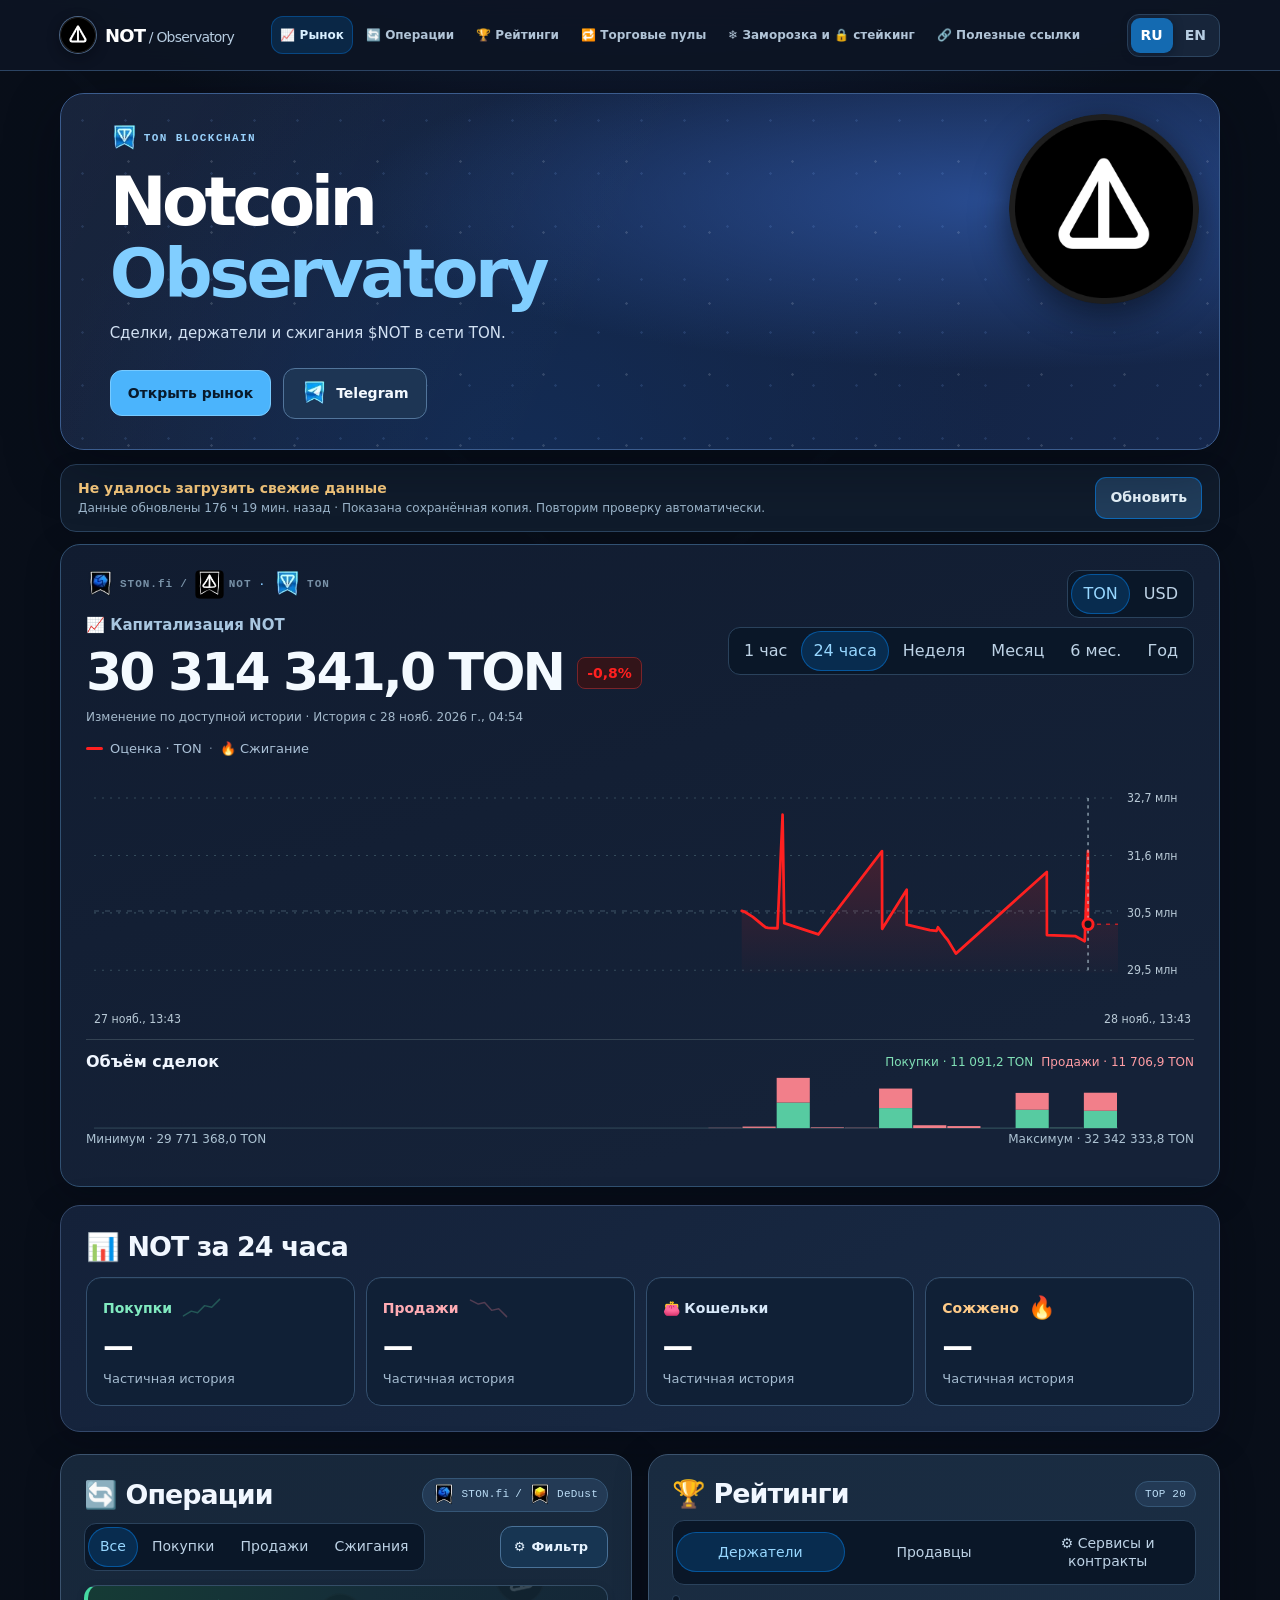
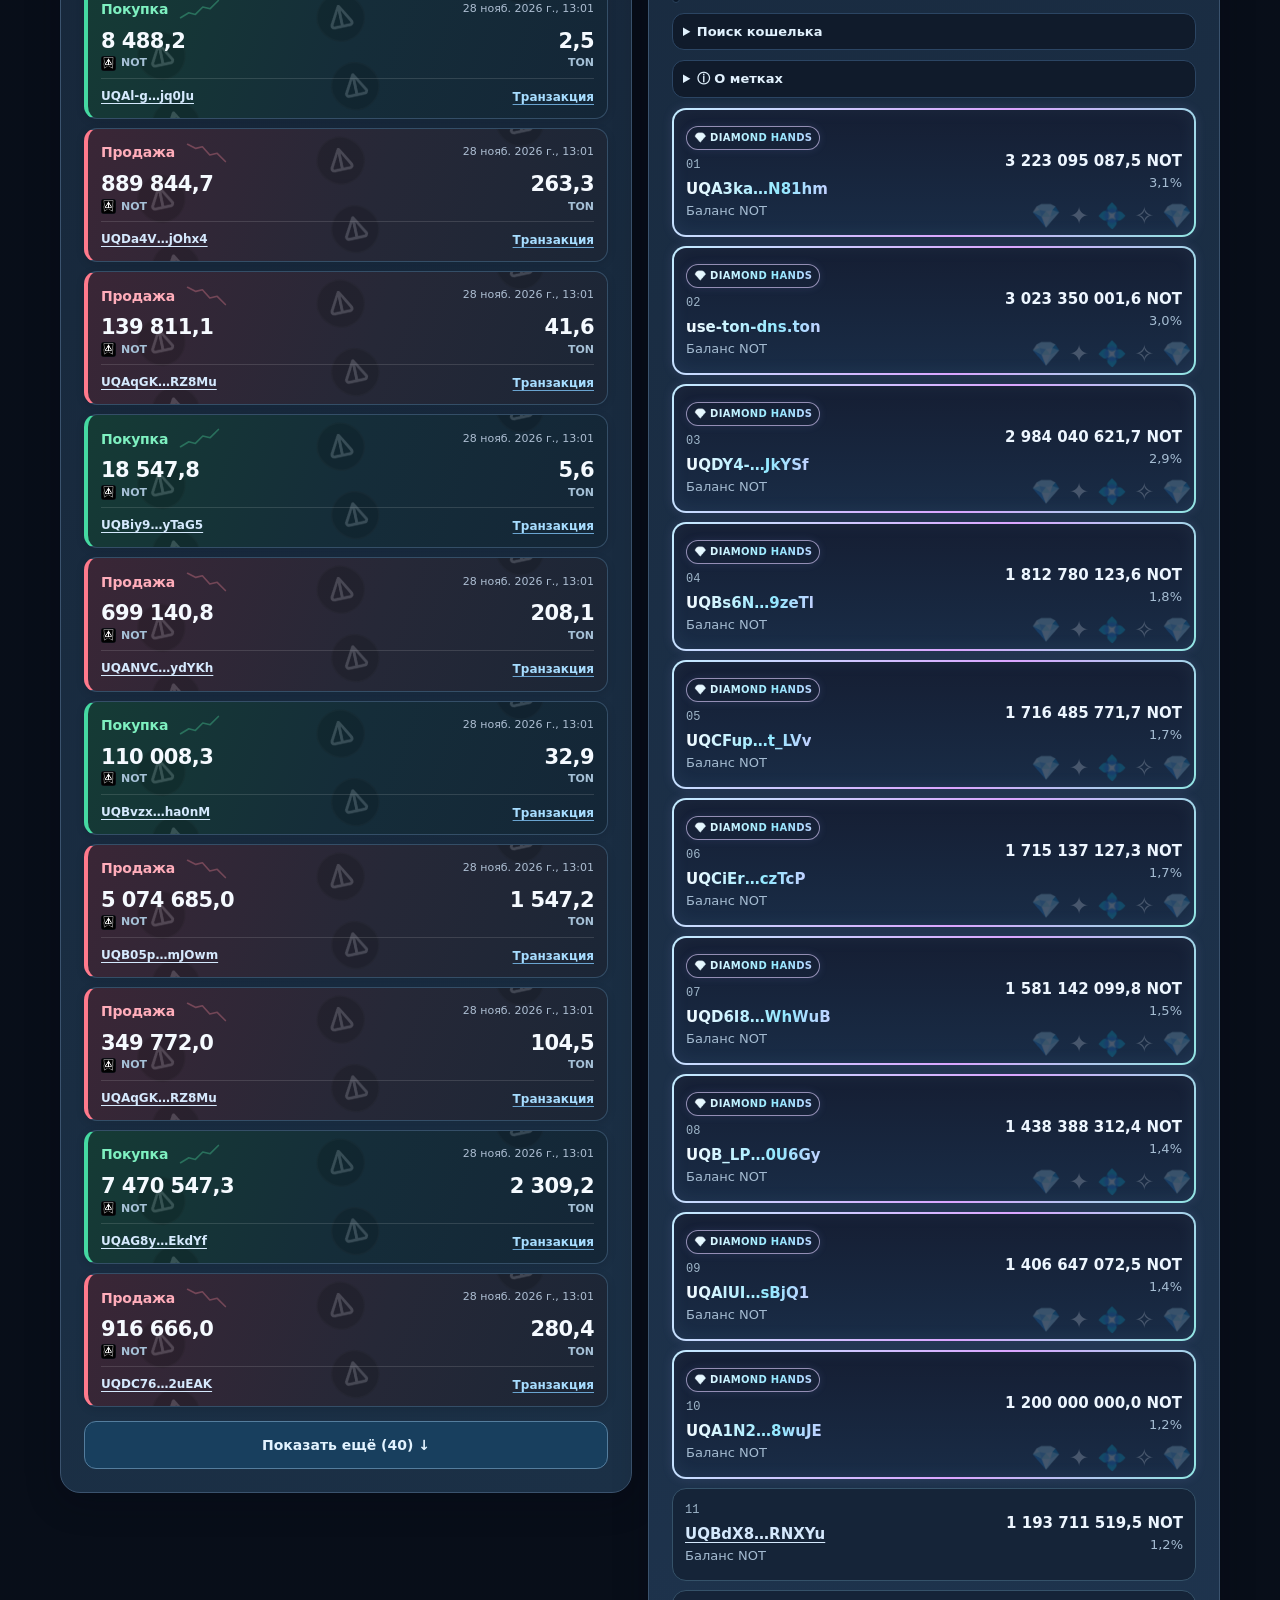
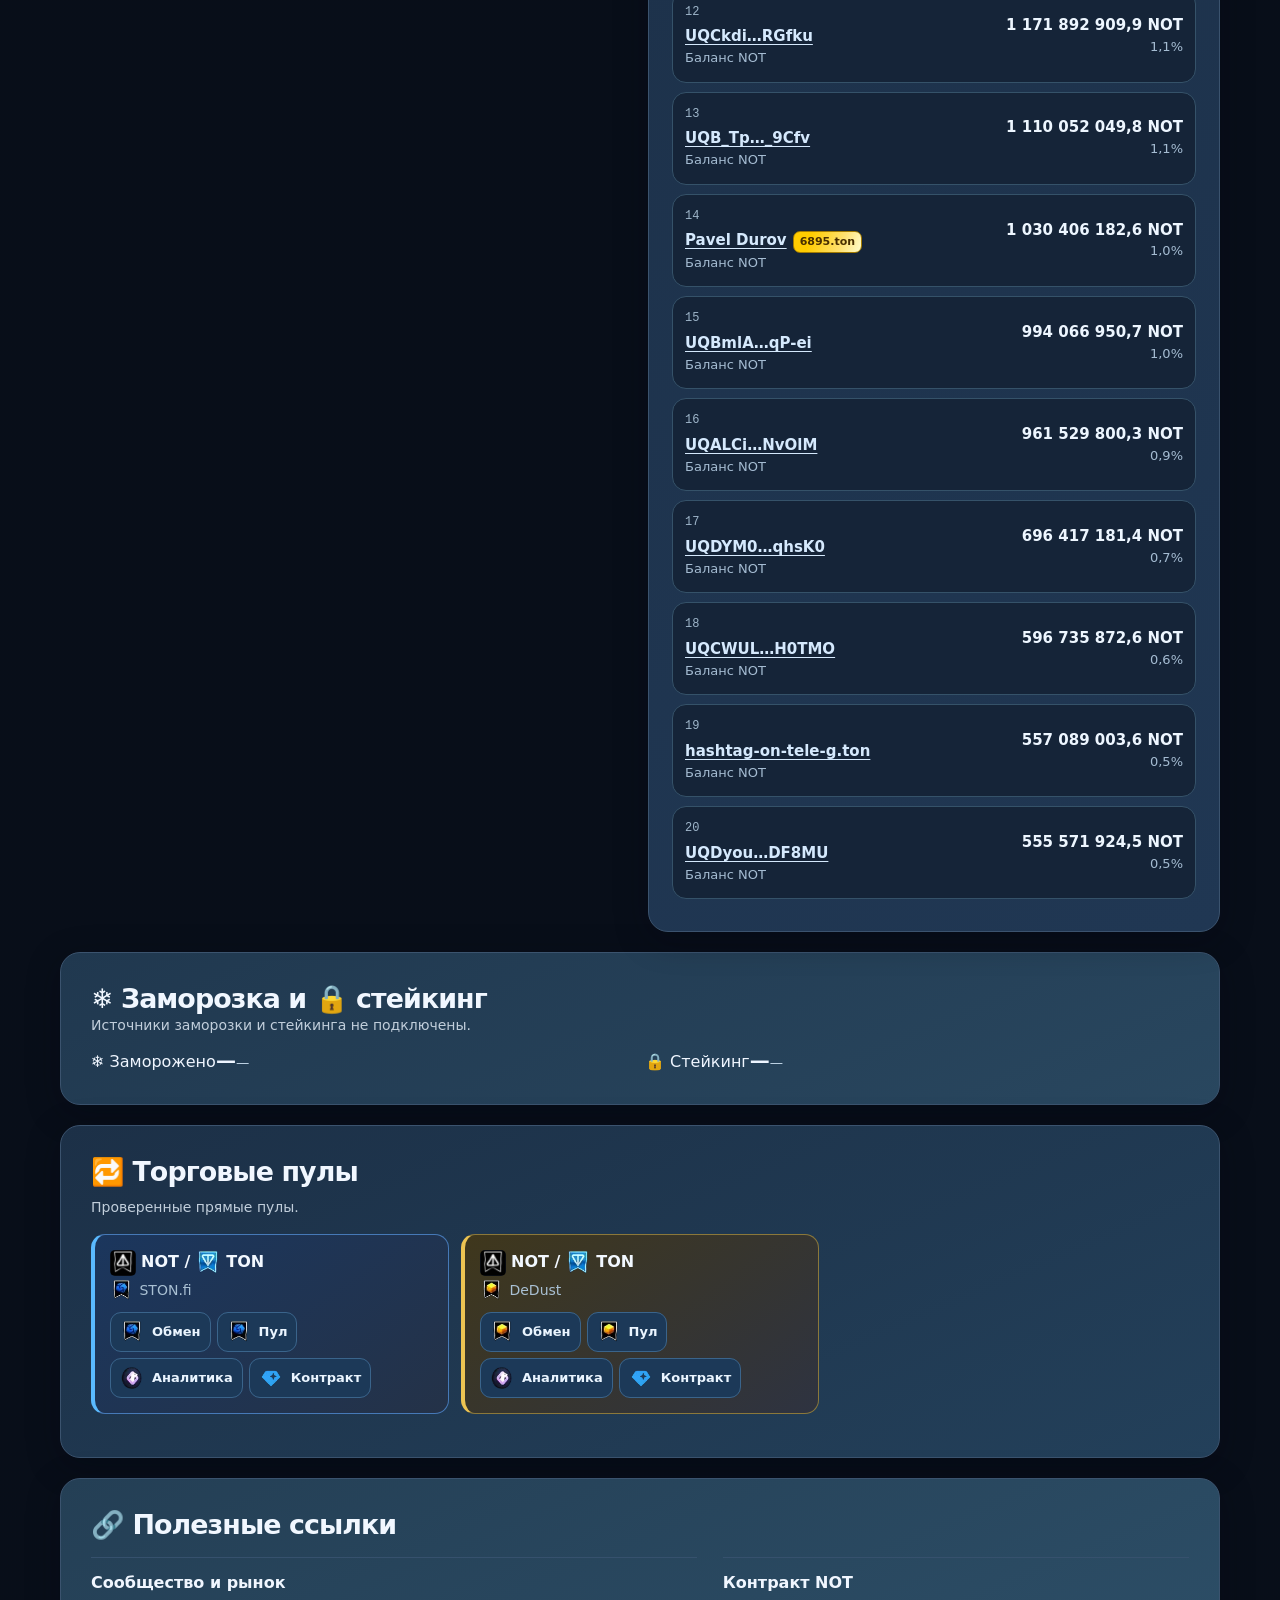
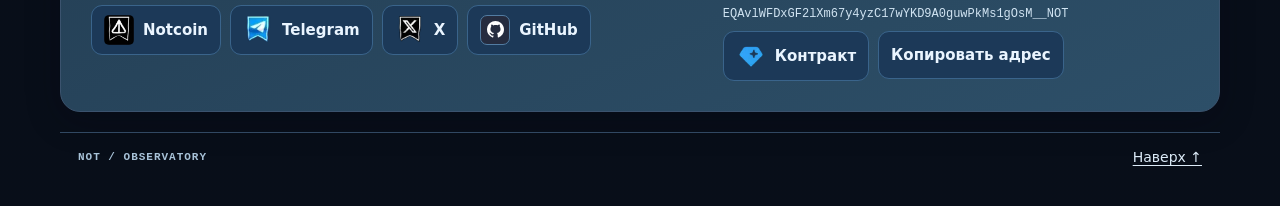
==== commit b9a95e3f: "Refresh NOT snapshot" ====
--- a/index.html
+++ b/index.html
@@ -1209,7 +1209,7 @@
 <section id="links" class="panel resources"><h2 data-t="links"></h2><div class="resourcesGrid"><article><h3 data-t="projectResources"></h3><div class="resourceList"><a href="https://notcoin.org/" target="_blank" rel="noopener noreferrer">Notcoin</a><a href="https://t.me/notcoin" target="_blank" rel="noopener noreferrer">Telegram</a><a href="https://x.com/notcoin" target="_blank" rel="noopener noreferrer">X</a><a href="https://github.com/Freebielife/Notcoin">GitHub</a></div></article><article><h3 data-t="contractLabel"></h3><p class="contract" id="contractAddress"></p><div class="resourceList"><a id="contract" data-t="exploreContract"></a><button id="copy"></button></div></article></div></section>
 <footer><span>NOT / OBSERVATORY</span><a href="#top" data-t="up"></a></footer></main>
 
-<script id="snapshot" type="application/json">{"schema":1,"token":"EQAvlWFDxGF2lXm67y4yzC17wYKD9A0guwPkMs1gOsM__NOT","updated":1795872246,"errors":["pools"],"holders":{"totalSupply":"102452655868.343930134","holderCount":2855137,"holders":[{"wallet":"0:f8b8635d0786b77f9da660e65fd31d670a675dd4302facba692f46b571eb5360","name":null,"tokenAmount":"20165968867.969","share":19.683207523563993},{"wallet":"0:cf7ea235ed6f6517edce98026ef7618e9f6d81a1331d4e65ba718e2cd15f80ad","name":null,"tokenAmount":"10117011108.652975227","share":9.874815858023016},{"wallet":"0:3791a10cfca22538579d9a3a648b98b56e95bdcbde08fd1e1dba647d9f258df3","name":null,"tokenAmount":"3223095087.45632","share":3.145936101059338},{"wallet":"0:0116e7242111824deaeba2b8acb6c34e0484c45f5d75d75d75d75d75d75d75d7","name":"use-ton-dns.ton","tokenAmount":"3023350001.613102866","share":2.950972794202854},{"wallet":"0:d8e3e2ad5716b0654fd5bdaeca4ce865871f07a348c8d1a87279b613e58b8991","name":null,"tokenAmount":"2984040621.70917232","share":2.9126044575592},{"wallet":"0:6ce8da34fc8f0ac49da75bd8486a04248d149a1822129d2ea7b220b02069bdcd","name":null,"tokenAmount":"1812780123.563926635","share":1.7693832416540056},{"wallet":"0:85ba9ab88ba4fdc7db48d56bd5039c6a476f795ae947db7ba436be20102aedfc","name":null,"tokenAmount":"1716485771.705425079","share":1.6753941195152453},{"wallet":"0:a212b811feed94df4108d86e51ccb7cb00d3a1ccecfc8d75392b66e454eb5ccd","name":null,"tokenAmount":"1715137127.3201","share":1.674077760877302},{"wallet":"0:fa23c4ec38d7220168911cd89849f64cce105346b6cae235b512673752a8d685","name":null,"tokenAmount":"1581142099.79775845","share":1.543290494908784},{"wallet":"0:7f2cf3759281056287167ae29a0240d340c145c9c0ecf421abc0f2e99c943453","name":null,"tokenAmount":"1438388312.437205","share":1.4039541486221654},{"wallet":"0:255088f87a6bb4c2cb4f555ece1b72b0ee19674bb9570c2fcb3287d9bc27ec06","name":null,"tokenAmount":"1406647072.49963","share":1.37297277515893},{"wallet":"0:35376072a02379119a540c197b10d943881e252878751be9192c7f03811a7cc2","name":null,"tokenAmount":"1200000000","share":1.1712727111164905},{"wallet":"0:5d5fce5db47629f2a8470fc9e310aabd4db79cdc85f88c9027939a2d67629135","name":null,"tokenAmount":"1193711519.53343","share":1.1651347731457549},{"wallet":"0:a4762fecf035050359235f98ebafba0b1b449b55318ae3e439d98bddc3571119","name":null,"tokenAmount":"1171892909.869835","share":1.143838488067862},{"wallet":"0:7f4e9a326ed0f327d232d746f96c1e1ebe87596436bbfa4d9e0da57b0856bff4","name":null,"tokenAmount":"1110052049.770416362","share":1.0834780615125108},{"wallet":"0:d8cd999fb2b1b384e6ca254c3883375e23111a8b78c015b886286c31bf11e29d","name":null,"tokenAmount":"1030406182.647970205","share":1.005738869251068},{"wallet":"0:6694099298a73a19b7ac00f8b73e4ea2fa8a3250f5e0152d8b98bbf4b935ea3f","name":null,"tokenAmount":"994066950.72995","share":0.9702695770106426},{"wallet":"0:0b0a2452a32749ba409c4c286b248099a69a5565db99d0ddb039e5eead2f0dbc","name":null,"tokenAmount":"961529800.291917","share":0.938511346672676},{"wallet":"0:d833462f172dbed49e2f4ec9ff18a531f142810afb3603940a26df305535ea86","name":null,"tokenAmount":"696417181.4","share":0.6797453667720689},{"wallet":"0:c9959a997e1d4e4383d8db37b86d2101ce78dcf1f1b3904d9888fe572ef0efd4","name":null,"tokenAmount":"668429004.30526773","share":0.6524272100512726},{"wallet":"0:9650baefe1a7d54893516da54ee8b709a118ac76715aba39c1429b4a497047d1","name":null,"tokenAmount":"596735872.632305891","share":0.5824503694654213},{"wallet":"0:f405142df9074811bb23b91b0cab30e506450011f422c52843102a0a10e5d173","name":"hashtag-on-tele-g.ton","tokenAmount":"557089003.600724401","share":0.5437526229838373},{"wallet":"0:f2a2e706bf1295fa6388e30a99c431ce294aef002727946d013a85dfc1554317","name":null,"tokenAmount":"555571924.480179237","share":0.5422718618384214},{"wallet":"0:00812bcece3b8815ffb0ad0d9114e18ca6a5c01f581915c32a111fbc89bf8cda","name":"check-hashtag-on-tg.ton","tokenAmount":"531430241.149920005","share":0.5187081161007976},{"wallet":"0:3b865f3176d329c18280bb36477a2ece4a726955ace73bb27014b5588d8e00b7","name":null,"tokenAmount":"448612147.60193105","share":0.4378726386345874},{"wallet":"0:0a7f4c88ae52be3cd3bac932220b7572569846181afb2ce0f5a305cb3c3565b9","name":null,"tokenAmount":"421297110.992076","share":0.4112115078143615},{"wallet":"0:c539771840d7efa9aca87c450b0d5af9eb7e55ee4ad920c79af6699b199c247a","name":null,"tokenAmount":"387605881.924336","share":0.3783268268051794},{"wallet":"0:d887d0e2d1c4fc4126e71c970d33ab1896940000eae703bb1ab6cecc830777e3","name":null,"tokenAmount":"369155347.678828142","share":0.36031798741577636},{"wallet":"0:aff83b4b03bdc45352cee2e228d24155071a9409c2d8bdeb1f6a7f7383dfa2a3","name":null,"tokenAmount":"366708076.35","share":0.3579293023123145},{"wallet":"0:d5575d20c443df8eec85a6ee21a78ddb15995483b3343cc9983865ea719fe316","name":null,"tokenAmount":"358423627.938542944","share":0.34984317868648784},{"wallet":"0:3183d4febac2b7567f5ca800efa048ac527a92e93dd2bf048234b44980fa7f4f","name":null,"tokenAmount":"355943058.8295","share":0.34742199293193743},{"wallet":"0:66a1e72196d64d6faf48fa4b2ea861f67b0484d2d14a59caf701d8c286ce44e5","name":null,"tokenAmount":"355753138.938227998","share":0.3472366196103165},{"wallet":"0:07b1a983d23838b86d05b420a42813f624f2cb4f4d91694d8ebacf0f5f4b02ad","name":null,"tokenAmount":"354331370.87217649","share":0.3458488878292306},{"wallet":"0:b9fa0ddf3a9ff62c904f7835f7463fe35b5dd614b42d8b2f91a6648c85ee6f0b","name":null,"tokenAmount":"345193468.900239977","share":0.3369297418154083},{"wallet":"0:8aa45a92772b3a84c49ffbf4ebdd1d993514298b7503caee84a7ad3e1e894ba2","name":null,"tokenAmount":"344256698.656336384","share":0.3360153972960165},{"wallet":"0:06f3f073c255a49aa6fdcc89abf512638e065908b30e4173fd3d1d01d4f607bd","name":null,"tokenAmount":"333596870.58123851","share":0.3256107591880535},{"wallet":"0:779dcc815138d9500e449c5291e7f12738c23d575b5310000f6a253bd607384e","name":null,"tokenAmount":"330522012.411438706","share":0.3226095113006867},{"wallet":"0:f04667d6a374d15506b5e7d21c63079ed520408a49bfc2a94bbb9bae18c51f0f","name":null,"tokenAmount":"328714593.72465646","share":0.32084536114619505},{"wallet":"0:37727c979c695681d93753eb4c1e8a2b55884a001fd792ecf23fe104e03c8368","name":"hippie-on-telegram.ton","tokenAmount":"310657237.896986341","share":0.3032202877163031},{"wallet":"0:7a94bbb34b96c40d3aec17374d980e71726687e55db459f3dde80edcbdd140c5","name":null,"tokenAmount":"302783682.624813","share":0.29553522069149973},{"wallet":"0:6c25b5f2fe5ef1a6a1978f611f61a50883fd50a0822b19176445fca931823263","name":null,"tokenAmount":"300051006.183557837","share":0.29286796290487216},{"wallet":"0:eb6220d60c7fcc4e8c42be4688b5d86cf379c6bb9fed5f6f13f9d84ac331950d","name":null,"tokenAmount":"294998640","share":0.28793654737373126},{"wallet":"0:781c53aef2723c0eec9f08184f6a0216fc26da2acd8d3f7025a2633b76a2c417","name":null,"tokenAmount":"284767547.848324","share":0.27795038150525114},{"wallet":"0:c1d132e919b1f1d2facd60a721332062842c5f08853a79a6b35496c24e8a09d9","name":null,"tokenAmount":"278958791.051","share":0.27228068290340274},{"wallet":"0:c29ad3b9d091bc3ef63028733abd41f200d3781fa1a5b3d278f4edd25541ce35","name":null,"tokenAmount":"271478069.0004","share":0.2649790449056401},{"wallet":"0:dea2426f885320bd0a1c524fdbed0f9db77502ee4396b5a11aa839ce069789b7","name":null,"tokenAmount":"220949823.934452418","share":0.21566041608368108},{"wallet":"0:c8b0596f090b2415fe55ef2e0785f1c576992bfde436aeac75efcec3ab1f0fac","name":"hashtag-on-tele-gram.ton","tokenAmount":"215814381.423846061","share":0.21064791302353042},{"wallet":"0:a024c01d2eadc2b5e71f1aa298ddb2727bd923ac3a7a056fcc9d6ffbcf072525","name":null,"tokenAmount":"200897725.12725","share":0.19608835263910798},{"wallet":"0:f2fe13c6e35cb3cdbedaab5a79d0dc75f9c2a56503ccd017306b183525ff3e11","name":null,"tokenAmount":"195717868.47388722","share":0.1910324986844588},{"wallet":"0:5c32d6bcc25a56924d7ea54d6211bd6229e61538f4f1739eb93ef56c2496748a","name":null,"tokenAmount":"193238620.099959716","share":0.1886126020474078},{"wallet":"0:422ed218e151fe84a9fc33f8d9087a2aa45e8b0e5c7acc856caff9ab5eafc744","name":null,"tokenAmount":"181581981.30551928","share":0.1772350162780162},{"wallet":"0:f7713255ec127b64d5f215cbf290afc9e0960f69f423a098e9e166f9046eebc0","name":null,"tokenAmount":"165156251","share":0.1612025082221713},{"wallet":"0:be2449d19065cc5c5bd37d097d1dcdbe5cd2232e65f39047a942587e63ecc710","name":null,"tokenAmount":"163174692.68828425","share":0.15926838724217238},{"wallet":"0:4f01e104e8c785a23bc3d5c02d3e8dbb9044b37de6692882e3306cd7e7928d6e","name":null,"tokenAmount":"160749715.81","share":0.15690146287332005},{"wallet":"0:dd738899f1e2e6a0c74652ec3f2ba50deb453274f697375c3e3a98ef18c04411","name":null,"tokenAmount":"154650998.279505888","share":0.15094874502642378},{"wallet":"0:e0e620c8aa3f0ee311ccd2bb0bdba568fdae0e2999db95cfc423a2c9dfb9110b","name":null,"tokenAmount":"151318857.4157","share":0.1476963736402805},{"wallet":"0:ca6199cef68e24c14d745e362e5670f9a9fb5bdb818bc39e18d57a72ac3849aa","name":null,"tokenAmount":"148781715.232497055","share":0.14521996913744037},{"wallet":"0:fcde2201e0ca6aaf37b644c88b13bc20d3cf3e94f465d475069391cfe42b989e","name":null,"tokenAmount":"143342546.16","share":0.13991101054930322},{"wallet":"0:ee5ecd3eede65abf682a7493c9ff56fc6380718cf8509fdc5f5a443240e49f09","name":null,"tokenAmount":"139594138.710311154","share":0.13625233775266463},{"wallet":"0:a51ada258a52e80d1e8c99ec9d44d366ab9871367759a5f5e3e45b77a0d6673a","name":null,"tokenAmount":"139051120","share":0.13572231858848702},{"wallet":"0:c8bf49921e75f113a0bf0932195d192b89c189c2950d8393d753705a656d6716","name":null,"tokenAmount":"135284294.477697571","share":0.13204566863697872},{"wallet":"0:a5925726ddbcfb591b9006d737d6e770bcbe0b0c0d6f2a70020b72248cb222f6","name":null,"tokenAmount":"132959831.28","share":0.12977685171076395},{"wallet":"0:970ea5d31380a921a419fe9a0ee486cac2a05e64e68a9847abfea6bbcfdd5dd3","name":null,"tokenAmount":"131418893.00742285","share":0.12827280258727677},{"wallet":"0:8aba11fa14f28beae5b91d23c87d463650faad9f73406f47ea6db695d27cb30e","name":null,"tokenAmount":"130265534.851110543","share":0.12714705514174993},{"wallet":"0:d029ac2e28d0000ba349ba206c9f2afc7b0a822ee1666166af5283fb04857102","name":null,"tokenAmount":"122005940","share":0.11908519009676322},{"wallet":"0:e64e8d80ba7d25e348049e0e818a275700ba7011d00e7713731ce198437a79c7","name":null,"tokenAmount":"120026264.5","share":0.1171529068550833},{"wallet":"0:dc2ecf6117547c2c4494c898c045007ed25f7522be83f2b90018533dcd202a5d","name":null,"tokenAmount":"119981804.692484787","share":0.11710951138901325},{"wallet":"0:297f8b0dc5a3afdbc33439b812c2ccc16241574f582878f477f376c43e8fb6ab","name":null,"tokenAmount":"114697225.613315","share":0.11195144200137268},{"wallet":"0:8289cbfab66a31910d28f984f0105919cc75d113bfc5ca4357103bf59f00f90e","name":null,"tokenAmount":"110000000","share":0.10736666518567828},{"wallet":"0:2135d74c144db11e053966c20d7ed80e33e6cd9dbbf770ec22251d7752660237","name":null,"tokenAmount":"108309297.26162769","share":0.10571643686895711},{"wallet":"0:81f02d633205e6eeb8c71c5c4ab9702871fde28750cb4d67be515f52c221b7a6","name":null,"tokenAmount":"106520513.870457327","share":0.10397047589214356},{"wallet":"0:244c6b482f361bd24e61e79216a078648ae85e160bcfee282c572fecb71d3c62","name":null,"tokenAmount":"105099951.35","share":0.10258392079660478},{"wallet":"0:8f8b1713723fa0ae737aa46afb6b265b4623de1b11920ee9fb2de08999cbebfa","name":null,"tokenAmount":"104000017","share":0.10151031822312591},{"wallet":"0:27c9670b32c40ae9e0402b203fae26c7f23b56445d1f598c5897517e95101fc2","name":null,"tokenAmount":"101976140.857681318","share":0.09953489247631125},{"wallet":"0:b77d0775936f52877aa8ddcdc5c0ad1f4c0e4dd6e1322395ffc32652667d0093","name":null,"tokenAmount":"100362979","share":0.09796034875754782},{"wallet":"0:1b686caf6350592b745a6acf34de595c547e7067adbf165b86d39ea3f2498c85","name":null,"tokenAmount":"93319788.642659671","share":0.09108576820358821},{"wallet":"0:cd56caa20d21e150a3c2a7ab5fd24457bd8a4691768a98db57289e67c6250fa9","name":null,"tokenAmount":"92328022.036567962","share":0.09011774390232835},{"wallet":"0:b1f8a4b80b6f00e87a19e559c3afc933715f3d61c2ea57377b58dbe3fc57c158","name":null,"tokenAmount":"90860657.9757","share":0.08868550766752192},{"wallet":"0:17aba11df0a6c34321713523b07e92487c2c8816c7e6c8c7a6ceafe5092129ad","name":null,"tokenAmount":"90181314.378322948","share":0.08802242715328905},{"wallet":"0:7e0f980a07cdf29c909fdb8ca183f95c5aaed7eed8cd43a8d7cf4b97b6490f4a","name":null,"tokenAmount":"83629614.870234981","share":0.08162757144890674},{"wallet":"0:fad82d83fb218f895b1aa16f65a03fc873222ddebc62c7c41d50a71f50711022","name":null,"tokenAmount":"82848701.79624916","share":0.08086535297114533},{"wallet":"0:455e5158217ca3b0d9267572353ad4904033fb8249d8a7ecd538a64d1b31421e","name":null,"tokenAmount":"82211561.06307","share":0.08024346500955075},{"wallet":"0:748da5a458ee380ed69fecbec0d72c1ff64bd0ff546d9e1945d08e3c46c0a695","name":null,"tokenAmount":"79954728.9357","share":0.07804066010591787},{"wallet":"0:891959f97f3da51abb86dd051f2a1534eccbca1c4871421ce17a2caf48596b6b","name":null,"tokenAmount":"79935111.65","share":0.07802151244641238},{"wallet":"0:9cb9b289151d61f6775cd5783dcab3fe478a8fe17807ccfb57a876d45d91f484","name":null,"tokenAmount":"78078924.192735145","share":0.07620976101690319},{"wallet":"0:52317cecef2913bb534943d0959e2bf4f32163b3155d2e4bc6553653f1829c45","name":null,"tokenAmount":"73286421.9329","share":0.07153198842114566},{"wallet":"0:f084fde8cc2a6ac6c82ba0dc82d6e071968aa1f10eb40b795340836b9405ffde","name":null,"tokenAmount":"70639050.5189049","share":0.06894799350997706},{"wallet":"0:c7b93d8a8aee6cbee38043d25dbb48ca690d13070c310dffb7a2ec4797cf9179","name":null,"tokenAmount":"70503238.958756318","share":0.0688154331980969},{"wallet":"0:c4625d9d987494da9be8484f024be3f092318d72bab703abfe07b5fa2f2e3839","name":null,"tokenAmount":"70000000","share":0.06832424148179526},{"wallet":"0:f1b3881363fa4bb85b26fc3e4301ba1c2f799c44bb163eee5ae4094cdfaa3597","name":null,"tokenAmount":"69345961.38754332","share":0.06768586016613944},{"wallet":"0:822e7a66185ca8d655b7e6fc1d650ad1ffdfe3b7992034d6e1378dedb1c78bab","name":null,"tokenAmount":"69233572.745","share":0.06757616204109743},{"wallet":"0:1c949d21b15e854d1d576e98b3abd2f1e931e6b5ab543094d9278c1d73ea2e4b","name":null,"tokenAmount":"65183274.659603505","share":0.06362282569167052},{"wallet":"0:847ef8d4c68a679139057c047d2c4bd0870126ff50843935166aeb15d817e74d","name":null,"tokenAmount":"62648365.74","share":0.06114860098942271},{"wallet":"0:2ff7bdacdb3b76ca4cc5a12002590174b9c46b80de2cb6a40c9c0042b9a333f2","name":null,"tokenAmount":"60492901.32","share":0.0590447371103156},{"wallet":"0:22146949b601782bbf0c02500f92675705194bac2c7d311f19bd0047eee323ab","name":null,"tokenAmount":"60489708","share":0.05904162023650405},{"wallet":"0:834fd7424f9da975fb0b356d1eeaa3f94f7720abb338520ef6ce419880fd7bb6","name":null,"tokenAmount":"60012886.529394921","share":0.058576213589342244},{"wallet":"0:06d5f1a5e50c7792afb5f05df74c5b088d903b64249d02c864d253e676b2ff66","name":null,"tokenAmount":"60000000","share":0.058563635555824514},{"wallet":"0:7ae19bce0017da763595df305357e0695ce72863e1df75ce6297d419803a136d","name":null,"tokenAmount":"59943483.266999","share":0.05850847179991991},{"wallet":"0:6cf8a5051a992ee14288dcf74aa00fc0d733431d90cf4b7975e8df06048f93ba","name":null,"tokenAmount":"59535904.683063616","share":0.05811065040575406},{"wallet":"0:2b85ef70673e0d6252dd6891c91d7ef47f150a85496600fdadd6748671fda4dd","name":null,"tokenAmount":"58276570","share":0.05688146344872494}],"asOf":1795872066},"trades":{"rows":[{"kind":"buy","time":1795870913,"tx":"7917305a165a260b9db960899ea698e56f99775e6dbc8a457f9ff83d9151d0eb","lt":"119642237000012","wallet":"0:25fa09716cdee4ebd95fe577c3765af6357ad54279771fddc2f2a71fca1be3ab","tokenAmount":"8488.197141265","ton":"2.533461945","dex":"DeDust","pool":"EQCUhnOllvxtLDEj3_9k0yMeTQ4Wv6rFBtXr2wnzKzucZeER"},{"kind":"sell","time":1795870890,"tx":"234eb281b9fd17013fb10fa0ce622dacad3832d78abe642089c36fa3096f0b7c","lt":"119642178000003","wallet":"0:dae15ccba7159b092a72a3a535a5f8b2bbc788fd2d83b1d3065dc6f37def233a","tokenAmount":"889844.701801181","ton":"263.29288882","dex":"STON.fi","pool":"EQCaY8Ifl2S6lRBMBJeY35LIuMXPc8JfItWG4tl7lBGrSoR2"},{"kind":"sell","time":1795870885,"tx":"525bb01bb6d00200d9290c974d9d8609eb8fb99fe7f8dbeb33cab0df8003d5a4","lt":"119642166000145","wallet":"0:2a18ac1734f34579e6a6c2a9e738bb5799d21e7a73ef106895c00c34549a9167","tokenAmount":"139811.0616","ton":"41.594473965","dex":"DeDust","pool":"EQCUhnOllvxtLDEj3_9k0yMeTQ4Wv6rFBtXr2wnzKzucZeER"},{"kind":"buy","time":1795870885,"tx":"528e9939449c2436552f7e06b7e350238cfe2aec4ff42175b390083bf53c8370","lt":"119642166000092","wallet":"0:62cbdf583f4e04317f7604aab23eb1c603718e064310c6e84c166c5a17e6b24d","tokenAmount":"18547.817175664","ton":"5.568839665","dex":"DeDust","pool":"EQCUhnOllvxtLDEj3_9k0yMeTQ4Wv6rFBtXr2wnzKzucZeER"},{"kind":"sell","time":1795870884,"tx":"362ff780067785437201011562b613e284bd63953751842d0c790ab3e9c71aa5","lt":"119642165000001","wallet":"0:0d5424cf2c6a70f6b669cef3de8e6c489f6d4d39946486bdb0b0d2aed566f275","tokenAmount":"699140.76546662","ton":"208.078602985","dex":"STON.fi","pool":"EQCaY8Ifl2S6lRBMBJeY35LIuMXPc8JfItWG4tl7lBGrSoR2"},{"kind":"buy","time":1795870884,"tx":"618d2f614f19b015d297467210465450458993d962cbe16da010c370d87b8c05","lt":"119642165000105","wallet":"0:6fcf11faf19fa20dc1c2151650c8100b877a8d92606e4d706bbb24fa4436216b","tokenAmount":"110008.337864811","ton":"32.883273926","dex":"DeDust","pool":"EQCUhnOllvxtLDEj3_9k0yMeTQ4Wv6rFBtXr2wnzKzucZeER"},{"kind":"sell","time":1795870883,"tx":"4b89e8a1bfb4371a2232bd9724f165994fab281a76eec0dbdfef5de6c37ff17a","lt":"119642162000023","wallet":"0:74e69791b52673c79a75c399dd876cb8b9d094b2561f41954ac3b0fca48e6624","tokenAmount":"5074685","ton":"1547.241090297","dex":"STON.fi","pool":"EQCaY8Ifl2S6lRBMBJeY35LIuMXPc8JfItWG4tl7lBGrSoR2"},{"kind":"sell","time":1795870883,"tx":"51fb32a0adb39e0e944c215f3e07e0842aff6124f7462d4f4555134f1c51a0d6","lt":"119642162000023","wallet":"0:2a18ac1734f34579e6a6c2a9e738bb5799d21e7a73ef106895c00c34549a9167","tokenAmount":"349771.9584","ton":"104.502254929","dex":"STON.fi","pool":"EQCaY8Ifl2S6lRBMBJeY35LIuMXPc8JfItWG4tl7lBGrSoR2"},{"kind":"buy","time":1795870883,"tx":"7bcb5b2a5dd0b34966bfdadb79941842b3ca30621a425a9fdef644089412d141","lt":"119642162000001","wallet":"0:06f323e1d2ae7b28b5a714bbd9285618928233d6dad9b37674a850d935528491","tokenAmount":"7470547.346592603","ton":"2309.227372514","dex":"STON.fi","pool":"EQCaY8Ifl2S6lRBMBJeY35LIuMXPc8JfItWG4tl7lBGrSoR2"},{"kind":"sell","time":1795870883,"tx":"cc1a049826df21024b7c8b997083f5ed0fbf4f58c15e2340ab371a4b34f57026","lt":"119642162000023","wallet":"0:c2efabe7a91bb642f030b4dbe21f0b03f1337e956415ea25ced0a8734068b6b8","tokenAmount":"916666","ton":"280.421470479","dex":"DeDust","pool":"EQCUhnOllvxtLDEj3_9k0yMeTQ4Wv6rFBtXr2wnzKzucZeER"},{"kind":"sell","time":1795870610,"tx":"2787b178abd3ff342cbcf95bc68fd3b6964ce4faba448dc27adfa1ce3111f28c","lt":"119641478000001","wallet":"0:7009e05faa518e9af2360b9786bfb6e7633c7cc3ced8060c1c7b6f1a59e4fa0c","tokenAmount":"104.4","ton":"0.030572013","dex":"STON.fi","pool":"EQCaY8Ifl2S6lRBMBJeY35LIuMXPc8JfItWG4tl7lBGrSoR2"},{"kind":"sell","time":1795869838,"tx":"f3f47be671eee80af6664830280866cd6b5f4117c208acc3081ea2db33e7e44b","lt":"119639545000001","wallet":"0:736c89b1075f154e15b08d208cd26bfe6b7c0c1433d5ac7528f61de12b664484","tokenAmount":"13270.752238198","ton":"3.898066161","dex":"STON.fi","pool":"EQCaY8Ifl2S6lRBMBJeY35LIuMXPc8JfItWG4tl7lBGrSoR2"},{"kind":"buy","time":1795869118,"tx":"6c8eac25a7568b0e83c507936b3a35559af7a466e9ebdf4f8f59f0270333ca8a","lt":"119637744000001","wallet":"0:2a18ac1734f34579e6a6c2a9e738bb5799d21e7a73ef106895c00c34549a9167","tokenAmount":"52481.924298719","ton":"15.447632","dex":"DeDust","pool":"EQCUhnOllvxtLDEj3_9k0yMeTQ4Wv6rFBtXr2wnzKzucZeER"},{"kind":"buy","time":1795868135,"tx":"1a7730a9c3050527811d69d82689589d4d3e9529b2248a3dc334b81040c36c1f","lt":"119635285000017","wallet":"0:2a18ac1734f34579e6a6c2a9e738bb5799d21e7a73ef106895c00c34549a9167","tokenAmount":"52670.477552498","ton":"15.447632","dex":"DeDust","pool":"EQCUhnOllvxtLDEj3_9k0yMeTQ4Wv6rFBtXr2wnzKzucZeER"},{"kind":"sell","time":1795867441,"tx":"ca57c103be2a5f061629ec6c456fbe5bf12e0b710d096dae66ca2c2ba19faf39","lt":"119633549000043","wallet":"0:2a18ac1734f34579e6a6c2a9e738bb5799d21e7a73ef106895c00c34549a9167","tokenAmount":"69905.0312","ton":"20.585622164","dex":"DeDust","pool":"EQCUhnOllvxtLDEj3_9k0yMeTQ4Wv6rFBtXr2wnzKzucZeER"},{"kind":"sell","time":1795867420,"tx":"d7151328ddb90a01e344b906e0e4be32bba76af79e6d33ac50256d7a141f1982","lt":"119633497000013","wallet":"0:94a047719daa26475e77afa2b97c394f5ed73716d3197ef5aac4393921d24841","tokenAmount":"167913.604159199","ton":"49.354712941","dex":"STON.fi","pool":"EQCaY8Ifl2S6lRBMBJeY35LIuMXPc8JfItWG4tl7lBGrSoR2"},{"kind":"sell","time":1795867418,"tx":"4938580563358503d5974691fda921161678c58cf8d805e1b4755ade31c532d4","lt":"119633492000011","wallet":"0:010a23681262609e11cd344215106b9561646c8110921565a7bfa24d390230fe","tokenAmount":"7754.431141568","ton":"2.280716211","dex":"STON.fi","pool":"EQCaY8Ifl2S6lRBMBJeY35LIuMXPc8JfItWG4tl7lBGrSoR2"},{"kind":"sell","time":1795867417,"tx":"8b3fb79f67c6f80f506660b3732f373e7149ad4c5241a43ab9d5e72c7635b599","lt":"119633489000036","wallet":"0:7321ea4a66c5e5e66c5adbc7707ee26de4c26a19c3af022feae163260f8ede3a","tokenAmount":"31481.994697629","ton":"9.260749145","dex":"STON.fi","pool":"EQCaY8Ifl2S6lRBMBJeY35LIuMXPc8JfItWG4tl7lBGrSoR2"},{"kind":"sell","time":1795867417,"tx":"cbddbf51f39ebb22ee70057b6fcee85f16979d710615deea9916edd75d07a802","lt":"119633489000053","wallet":"0:840ea3fbd53c4e48c26b418d8a64d141122e2b1a7a2c3f42a1c16d099a113d8e","tokenAmount":"355.708437563","ton":"0.10500031","dex":"DeDust","pool":"EQCUhnOllvxtLDEj3_9k0yMeTQ4Wv6rFBtXr2wnzKzucZeER"},{"kind":"sell","time":1795867417,"tx":"d24626e2ba0cd532bf7ca5d031d147702b33c403e2ed58938230b20dcba8505c","lt":"119633489000008","wallet":"0:e1e3358a985a19b447f40d1f2bd104dc03c25be10508971e7f309273b932ebae","tokenAmount":"275303.536403264","ton":"81.290500967","dex":"STON.fi","pool":"EQCaY8Ifl2S6lRBMBJeY35LIuMXPc8JfItWG4tl7lBGrSoR2"},{"kind":"sell","time":1795867417,"tx":"da621d1a1deb6614b7db361d3c5d52aeab09bccef10628bd8f8c70f01c6a9340","lt":"119633489000022","wallet":"0:48953dfc6edb28aef1296835ffedfea483926121048f9ce86333923daa277295","tokenAmount":"181706.203833803","ton":"53.563483283","dex":"STON.fi","pool":"EQCaY8Ifl2S6lRBMBJeY35LIuMXPc8JfItWG4tl7lBGrSoR2"},{"kind":"sell","time":1795867417,"tx":"e18135d890f7c94d6bc14ce39255a5b295f49a68d80b8b3d08d18d7d953c9074","lt":"119633489000036","wallet":"0:07e0dfa1eb6e8f1460d7c03a88b5ff71e19d410a93471626a28a0ea5df031db6","tokenAmount":"180511.959726942","ton":"53.140810575","dex":"STON.fi","pool":"EQCaY8Ifl2S6lRBMBJeY35LIuMXPc8JfItWG4tl7lBGrSoR2"},{"kind":"buy","time":1795867412,"tx":"15020bdd4583fe386138f54df5861e8ebb3db63263ff6e9afdc8c3bf4fdf9b69","lt":"119633477000001","wallet":"0:6fcf11faf19fa20dc1c2151650c8100b877a8d92606e4d706bbb24fa4436216b","tokenAmount":"182582.305583005","ton":"53.172566993","dex":"DeDust","pool":"EQCUhnOllvxtLDEj3_9k0yMeTQ4Wv6rFBtXr2wnzKzucZeER"},{"kind":"buy","time":1795867412,"tx":"c20b98294278243e4607faeb90ac6311422d86a38b752ab5034073fe621aed37","lt":"119633477000042","wallet":"0:07e0dfa1eb6e8f1460d7c03a88b5ff71e19d410a93471626a28a0ea5df031db6","tokenAmount":"180339.265915921","ton":"53.172566993","dex":"DeDust","pool":"EQCUhnOllvxtLDEj3_9k0yMeTQ4Wv6rFBtXr2wnzKzucZeER"},{"kind":"buy","time":1795867412,"tx":"e1ef187216c48e4e7daf653111a2d0f0bacadcccdbc6b648718a0e7fc8980d5a","lt":"119633476000138","wallet":"0:17159dab0539e6a80a75307b2ceb8dec55dea92dcac31ba71ff734a66028958f","tokenAmount":"29936.029465324","ton":"8.6555172","dex":"DeDust","pool":"EQCUhnOllvxtLDEj3_9k0yMeTQ4Wv6rFBtXr2wnzKzucZeER"},{"kind":"sell","time":1795867411,"tx":"0ca31c2c7d35eb28f353df7d57d9840c25095b94bfb60ce2ae889c09dce7f917","lt":"119633474000046","wallet":"0:840ea3fbd53c4e48c26b418d8a64d141122e2b1a7a2c3f42a1c16d099a113d8e","tokenAmount":"446680.494190466","ton":"137.747820136","dex":"DeDust","pool":"EQCUhnOllvxtLDEj3_9k0yMeTQ4Wv6rFBtXr2wnzKzucZeER"},{"kind":"buy","time":1795867411,"tx":"18cc3365f736a5095ae0bc0453cd3f3e67790ebeea9a0ce109d56f6b5b954fb7","lt":"119633474000024","wallet":"0:06f323e1d2ae7b28b5a714bbd9285618928233d6dad9b37674a850d935528491","tokenAmount":"7525034.012756486","ton":"2297.608249559","dex":"STON.fi","pool":"EQCaY8Ifl2S6lRBMBJeY35LIuMXPc8JfItWG4tl7lBGrSoR2"},{"kind":"sell","time":1795867411,"tx":"620c0bb4a2af6b35f5ffd0f6f204c86b615c3c932d598733d07e7fa5ea448e34","lt":"119633474000083","wallet":"0:74e69791b52673c79a75c399dd876cb8b9d094b2561f41954ac3b0fca48e6624","tokenAmount":"5074685","ton":"1528.534466097","dex":"STON.fi","pool":"EQCaY8Ifl2S6lRBMBJeY35LIuMXPc8JfItWG4tl7lBGrSoR2"},{"kind":"sell","time":1795867411,"tx":"68546c969220a81464641d1464c2e3da2fa272687f884b3cde40b03f4ae7c033","lt":"119633474000083","wallet":"0:e560f9d2ee7dc22c48c14424f2f57cae8d0655e4a427056ccb8d00ceaa1e1dbc","tokenAmount":"259081.766342311","ton":"75.116961914","dex":"DeDust","pool":"EQCUhnOllvxtLDEj3_9k0yMeTQ4Wv6rFBtXr2wnzKzucZeER"},{"kind":"buy","time":1795867411,"tx":"b52f0b31d471a84303278e6bdec42b5a629d58757e94ec6cc4b45f513e002344","lt":"119633474000083","wallet":"0:e560f9d2ee7dc22c48c14424f2f57cae8d0655e4a427056ccb8d00ceaa1e1dbc","tokenAmount":"259081.766342311","ton":"75.490983217","dex":"DeDust","pool":"EQCUhnOllvxtLDEj3_9k0yMeTQ4Wv6rFBtXr2wnzKzucZeER"},{"kind":"sell","time":1795867411,"tx":"bf5952e1e1758b0979169249fceb22c6a154271f7b74f1a6ea8b3a621a1b3736","lt":"119633474000083","wallet":"0:c2efabe7a91bb642f030b4dbe21f0b03f1337e956415ea25ced0a8734068b6b8","tokenAmount":"916666","ton":"269.735934805","dex":"DeDust","pool":"EQCUhnOllvxtLDEj3_9k0yMeTQ4Wv6rFBtXr2wnzKzucZeER"},{"kind":"buy","time":1795862469,"tx":"c8033f79960490064becc53f50d96658c57b437fe144527e540c53db46a16df9","lt":"119621109000001","wallet":"0:134a990e60c34ea74c4dc8e5433ceab0bb6782d1dff0e70e5c758f15cc63bba5","tokenAmount":"20464.223515337","ton":"6","dex":"DeDust","pool":"EQCUhnOllvxtLDEj3_9k0yMeTQ4Wv6rFBtXr2wnzKzucZeER"},{"kind":"buy","time":1795862349,"tx":"582452e1f02e3c021272d1579b2401c1e60e2a2075b7b43f5484191f9d07a6c0","lt":"119620809000003","wallet":"0:134a990e60c34ea74c4dc8e5433ceab0bb6782d1dff0e70e5c758f15cc63bba5","tokenAmount":"20492.792761229","ton":"6","dex":"DeDust","pool":"EQCUhnOllvxtLDEj3_9k0yMeTQ4Wv6rFBtXr2wnzKzucZeER"},{"kind":"buy","time":1795859753,"tx":"59dd25c70b2b01171f57dbf9fddbc8403685dd471598b5dbd90e29b4e73d5618","lt":"119614314000001","wallet":"0:010a23681262609e11cd344215106b9561646c8110921565a7bfa24d390230fe","tokenAmount":"6163.684371417","ton":"1.802928692","dex":"DeDust","pool":"EQCUhnOllvxtLDEj3_9k0yMeTQ4Wv6rFBtXr2wnzKzucZeER"},{"kind":"sell","time":1795859739,"tx":"43f2b1b60aedb90b9d567e596077a41f025ddcf5c4ccbf7de2f400ba68e238ca","lt":"119614280000016","wallet":"0:83770e92f3dcf4fc660a264a11f173eaa25d75bd64ed9a8bd093fe6a986004c7","tokenAmount":"444597.007575052","ton":"129.193928709","dex":"STON.fi","pool":"EQCaY8Ifl2S6lRBMBJeY35LIuMXPc8JfItWG4tl7lBGrSoR2"},{"kind":"sell","time":1795859739,"tx":"7add929bca8bd32290bdde666e79ee67658f03a906475d6b1f0011043aa30617","lt":"119614280000016","wallet":"0:83770e92f3dcf4fc660a264a11f173eaa25d75bd64ed9a8bd093fe6a986004c7","tokenAmount":"79136.067669442","ton":"23.019887801","dex":"DeDust","pool":"EQCUhnOllvxtLDEj3_9k0yMeTQ4Wv6rFBtXr2wnzKzucZeER"},{"kind":"sell","time":1795859603,"tx":"b1abb8feaf810201942adfa96d9024a0cfb2420dcda9ea3cb81b0d2e02c9e45c","lt":"119613939000029","wallet":"0:2a18ac1734f34579e6a6c2a9e738bb5799d21e7a73ef106895c00c34549a9167","tokenAmount":"104930.988","ton":"30.552514636","dex":"STON.fi","pool":"EQCaY8Ifl2S6lRBMBJeY35LIuMXPc8JfItWG4tl7lBGrSoR2"},{"kind":"sell","time":1795859536,"tx":"fbd8582cd023ef0ca937e075c7d79c02a7b7fd33feeea30f58649fc5b74aa91e","lt":"119613771000001","wallet":"0:2a18ac1734f34579e6a6c2a9e738bb5799d21e7a73ef106895c00c34549a9167","tokenAmount":"69978.972","ton":"20.388608257","dex":"STON.fi","pool":"EQCaY8Ifl2S6lRBMBJeY35LIuMXPc8JfItWG4tl7lBGrSoR2"},{"kind":"sell","time":1795859346,"tx":"0c3a160931a21e3d454fc5dd065461c45b5d18d685f8a44cc797fd541b76ecb6","lt":"119613296000001","wallet":"0:2a18ac1734f34579e6a6c2a9e738bb5799d21e7a73ef106895c00c34549a9167","tokenAmount":"69953.992","ton":"20.452260075","dex":"DeDust","pool":"EQCUhnOllvxtLDEj3_9k0yMeTQ4Wv6rFBtXr2wnzKzucZeER"},{"kind":"sell","time":1795859054,"tx":"171d9573119208013f9838d63fe2bfafc1c942e973706bc87ce8d7a8bcb9cf43","lt":"119612565000027","wallet":"0:2a18ac1734f34579e6a6c2a9e738bb5799d21e7a73ef106895c00c34549a9167","tokenAmount":"140006.9048","ton":"41.028581277","dex":"STON.fi","pool":"EQCaY8Ifl2S6lRBMBJeY35LIuMXPc8JfItWG4tl7lBGrSoR2"},{"kind":"buy","time":1795859048,"tx":"248e187f188fae1459fcab064ee6a08081d359ec5a6673908b9e008d0dbce367","lt":"119612552000027","wallet":"0:c22fb4c48763f8ec6807d722159945bb2ad3a31b7e0d972ff24f03bc48e06554","tokenAmount":"9999.693476306","ton":"2.944245","dex":"DeDust","pool":"EQCUhnOllvxtLDEj3_9k0yMeTQ4Wv6rFBtXr2wnzKzucZeER"},{"kind":"buy","time":1795859003,"tx":"2240528873d5f5288821fccc47ce84eca234192494b117f683da1d13ace34465","lt":"119612439000020","wallet":"0:25fa09716cdee4ebd95fe577c3765af6357ad54279771fddc2f2a71fca1be3ab","tokenAmount":"16894.546742179","ton":"4.969755087","dex":"DeDust","pool":"EQCUhnOllvxtLDEj3_9k0yMeTQ4Wv6rFBtXr2wnzKzucZeER"},{"kind":"sell","time":1795858998,"tx":"56643d5254ce911828c5e33e5b261ef753491637514a208a25a48e20d762b703","lt":"119612426000010","wallet":"0:2a18ac1734f34579e6a6c2a9e738bb5799d21e7a73ef106895c00c34549a9167","tokenAmount":"70027.9328","ton":"20.533962841","dex":"DeDust","pool":"EQCUhnOllvxtLDEj3_9k0yMeTQ4Wv6rFBtXr2wnzKzucZeER"},{"kind":"sell","time":1795858862,"tx":"90dd7800ea6d6d06537397d9a7751b30cfadfb2cfcfc618fcee28042524c49c5","lt":"119612086000025","wallet":"0:2a18ac1734f34579e6a6c2a9e738bb5799d21e7a73ef106895c00c34549a9167","tokenAmount":"315125.6976","ton":"92.500560612","dex":"STON.fi","pool":"EQCaY8Ifl2S6lRBMBJeY35LIuMXPc8JfItWG4tl7lBGrSoR2"},{"kind":"sell","time":1795858857,"tx":"fb2241f4a888f00a0f77acf8dff4576bd6d5ca8165a19b2a93dabac8cbd10e82","lt":"119612073000011","wallet":"0:2a18ac1734f34579e6a6c2a9e738bb5799d21e7a73ef106895c00c34549a9167","tokenAmount":"69930.0112","ton":"20.555795462","dex":"STON.fi","pool":"EQCaY8Ifl2S6lRBMBJeY35LIuMXPc8JfItWG4tl7lBGrSoR2"},{"kind":"sell","time":1795858630,"tx":"c677798ddc524c32643118529f5201b0436af208e0c2e684d54ffbefa4532328","lt":"119611505000010","wallet":"0:2a18ac1734f34579e6a6c2a9e738bb5799d21e7a73ef106895c00c34549a9167","tokenAmount":"52374.0672","ton":"15.421640243","dex":"DeDust","pool":"EQCUhnOllvxtLDEj3_9k0yMeTQ4Wv6rFBtXr2wnzKzucZeER"},{"kind":"sell","time":1795858608,"tx":"5d90f8f4da0b1404f74d0dab1332519c0935b0760d722d760a03cf58259145fb","lt":"119611451000030","wallet":"0:dae15ccba7159b092a72a3a535a5f8b2bbc788fd2d83b1d3065dc6f37def233a","tokenAmount":"225545.233636823","ton":"66.370474973","dex":"STON.fi","pool":"EQCaY8Ifl2S6lRBMBJeY35LIuMXPc8JfItWG4tl7lBGrSoR2"},{"kind":"sell","time":1795858604,"tx":"17e39849b0f8f30158b677226ad8cbc759cbf6e0d33bd7bc8c2b8844343f6557","lt":"119611441000007","wallet":"0:2a18ac1734f34579e6a6c2a9e738bb5799d21e7a73ef106895c00c34549a9167","tokenAmount":"69783.1288","ton":"20.557033359","dex":"STON.fi","pool":"EQCaY8Ifl2S6lRBMBJeY35LIuMXPc8JfItWG4tl7lBGrSoR2"},{"kind":"sell","time":1795858370,"tx":"42d7020ba5a59b52c73d6aa38d47786482cb5e3f16048dbec0416f910bbac6bb","lt":"119610855000015","wallet":"0:2a18ac1734f34579e6a6c2a9e738bb5799d21e7a73ef106895c00c34549a9167","tokenAmount":"174337.4184","ton":"51.403141097","dex":"STON.fi","pool":"EQCaY8Ifl2S6lRBMBJeY35LIuMXPc8JfItWG4tl7lBGrSoR2"},{"kind":"sell","time":1795858362,"tx":"90e09e4c0ee14e1b279f180d6ac902c55e0f7d182804d1d7d69e0ee83375f7c7","lt":"119610836000018","wallet":"0:2a18ac1734f34579e6a6c2a9e738bb5799d21e7a73ef106895c00c34549a9167","tokenAmount":"69734.168","ton":"20.579393386","dex":"STON.fi","pool":"EQCaY8Ifl2S6lRBMBJeY35LIuMXPc8JfItWG4tl7lBGrSoR2"},{"kind":"sell","time":1795858227,"tx":"ec7f0ca3b48e59444e3fdd982e9c9b98a36599036eac0cb7199534117e95dccd","lt":"119610498000009","wallet":"0:2a18ac1734f34579e6a6c2a9e738bb5799d21e7a73ef106895c00c34549a9167","tokenAmount":"139372.4128","ton":"41.162066948","dex":"STON.fi","pool":"EQCaY8Ifl2S6lRBMBJeY35LIuMXPc8JfItWG4tl7lBGrSoR2"},{"kind":"sell","time":1795858106,"tx":"00c4c9376ceae2233894fd6eb63b38c5cc66deba13e62be2898767e16da3282b","lt":"119610195000001","wallet":"0:920cc211027e8c98f4a1e60893919ae515ea2b6e0aa6bc6c666da015b8f680d9","tokenAmount":"99613.805968222","ton":"29.356996402","dex":"STON.fi","pool":"EQCaY8Ifl2S6lRBMBJeY35LIuMXPc8JfItWG4tl7lBGrSoR2"},{"kind":"sell","time":1795857540,"tx":"01339b01b93f7d129122f75d9800461a8f68f1505ef1fea58963821f4d6aa001","lt":"119608778000005","wallet":"0:22263a215fc8b3773f61be1883abc3486007e623259924d1918cd94ccd8d5289","tokenAmount":"2906","ton":"0.856742911","dex":"STON.fi","pool":"EQCaY8Ifl2S6lRBMBJeY35LIuMXPc8JfItWG4tl7lBGrSoR2"},{"kind":"sell","time":1795855590,"tx":"1064892f0dad0b0d32dc154cc0dd8735befbdf0e12324666a016a265c767b927","lt":"119603898000008","wallet":"0:9adf29d2c0e523f2f3137aaa817a92276486fae105a530e4f9683acc97746560","tokenAmount":"67308.339915043","ton":"19.900331548","dex":"DeDust","pool":"EQCUhnOllvxtLDEj3_9k0yMeTQ4Wv6rFBtXr2wnzKzucZeER"},{"kind":"sell","time":1795855589,"tx":"2062eb47e19df61fdfb53cfd76b40edc59f557bba2320cb112df8964995c1620","lt":"119603896000047","wallet":"0:2a18ac1734f34579e6a6c2a9e738bb5799d21e7a73ef106895c00c34549a9167","tokenAmount":"208840.7936","ton":"62.046124064","dex":"DeDust","pool":"EQCUhnOllvxtLDEj3_9k0yMeTQ4Wv6rFBtXr2wnzKzucZeER"},{"kind":"buy","time":1795855589,"tx":"38be1ad60f652336248e9b47cdf94c9ebd2956d095203f86a55a0344159d9b05","lt":"119603896000060","wallet":"0:9adf29d2c0e523f2f3137aaa817a92276486fae105a530e4f9683acc97746560","tokenAmount":"67308.339915043","ton":"20","dex":"DeDust","pool":"EQCUhnOllvxtLDEj3_9k0yMeTQ4Wv6rFBtXr2wnzKzucZeER"},{"kind":"sell","time":1795855589,"tx":"40398ccb16b8c744555932096c68b33abf56809d78227893f6dc601dd0b7f3d2","lt":"119603897000019","wallet":"0:e1e3358a985a19b447f40d1f2bd104dc03c25be10508971e7f309273b932ebae","tokenAmount":"97874.748121597","ton":"28.95313041","dex":"STON.fi","pool":"EQCaY8Ifl2S6lRBMBJeY35LIuMXPc8JfItWG4tl7lBGrSoR2"},{"kind":"sell","time":1795855589,"tx":"b91c16a1b87c2b157d404fd840456bbb768736336898d93078a9ddec7a47ac72","lt":"119603895000036","wallet":"0:b40675d27c6e0c4c7faf300bd3734da6c60cb66ce7a5ca84e1a0af9725ec3eb5","tokenAmount":"65318.424722882","ton":"19.58941847","dex":"DeDust","pool":"EQCUhnOllvxtLDEj3_9k0yMeTQ4Wv6rFBtXr2wnzKzucZeER"},{"kind":"buy","time":1795855589,"tx":"d2268133651bc2356e816fa1e45d8698a7a18eaa547a2c864fda37194ce52538","lt":"119603895000014","wallet":"0:00adc8fb6832e5c2b205a865788b6f4d19272a73be2aac7db831e19a239cc722","tokenAmount":"633181.886089759","ton":"191.295","dex":"STON.fi","pool":"EQCaY8Ifl2S6lRBMBJeY35LIuMXPc8JfItWG4tl7lBGrSoR2"},{"kind":"buy","time":1795854112,"tx":"6e09462e07777813b9f810d70f124aff84e7ae22d400aeb5cda5a6306b15924a","lt":"119600198000032","wallet":"0:c2eff550e6e91a59602c1cce77aba015578daa3cc89421757daa75aa782c772c","tokenAmount":"91062.283571957","ton":"27.019236871","dex":"DeDust","pool":"EQCUhnOllvxtLDEj3_9k0yMeTQ4Wv6rFBtXr2wnzKzucZeER"},{"kind":"sell","time":1795854112,"tx":"f54283bdd6bce65b764d620e3920203d14af4cceb6b1e6317f940d2e431b840f","lt":"119600198000050","wallet":"0:2a18ac1734f34579e6a6c2a9e738bb5799d21e7a73ef106895c00c34549a9167","tokenAmount":"104492.3392","ton":"30.835572068","dex":"DeDust","pool":"EQCUhnOllvxtLDEj3_9k0yMeTQ4Wv6rFBtXr2wnzKzucZeER"},{"kind":"sell","time":1795853526,"tx":"de7ae67f2d703513583e9b932b71efd7a2bf142d7474917907c79f3997fe79ea","lt":"119598732000042","wallet":"0:da2720b63c73f154004a4816b64395d7282aef56199d032fd286d5329dd4b9e7","tokenAmount":"97897.34163153","ton":"28.908951765","dex":"DeDust","pool":"EQCUhnOllvxtLDEj3_9k0yMeTQ4Wv6rFBtXr2wnzKzucZeER"},{"kind":"sell","time":1795853524,"tx":"7fe7c1e56e25281d9d16a4164bdd0f8ba25e971e9fd8484b5c6bd55052ed302f","lt":"119598728000011","wallet":"0:744b65a1a9d6cc2626f8e3d4be17c45581e853b070300fbfc15a75cc71f35024","tokenAmount":"36741.123041147","ton":"10.899682764","dex":"DeDust","pool":"EQCUhnOllvxtLDEj3_9k0yMeTQ4Wv6rFBtXr2wnzKzucZeER"},{"kind":"sell","time":1795853518,"tx":"cb6d274165fa390a2759ded53a8ed3501802b7c1f7da93aa160a910a44bf92e4","lt":"119598711000010","wallet":"0:b0e09dfe7d7625e24fb842e0586a7e58b132d589f9d9ece7ab60a8153bcd959a","tokenAmount":"482996.540217542","ton":"142.512466795","dex":"STON.fi","pool":"EQCaY8Ifl2S6lRBMBJeY35LIuMXPc8JfItWG4tl7lBGrSoR2"},{"kind":"sell","time":1795853512,"tx":"4785b8722c3fa609d69b1c87d2be7a3772f2434249faaf837668fc94d6374d23","lt":"119598697000007","wallet":"0:840ea3fbd53c4e48c26b418d8a64d141122e2b1a7a2c3f42a1c16d099a113d8e","tokenAmount":"565.809908952","ton":"0.168068685","dex":"DeDust","pool":"EQCUhnOllvxtLDEj3_9k0yMeTQ4Wv6rFBtXr2wnzKzucZeER"},{"kind":"sell","time":1795853508,"tx":"0081e1e70db156010b6c1d77d66904cc7eeb68aab877c208500533f2e6290207","lt":"119598687000097","wallet":"0:17159dab0539e6a80a75307b2ceb8dec55dea92dcac31ba71ff734a66028958f","tokenAmount":"121675.432192232","ton":"36.073338597","dex":"STON.fi","pool":"EQCaY8Ifl2S6lRBMBJeY35LIuMXPc8JfItWG4tl7lBGrSoR2"},{"kind":"buy","time":1795853508,"tx":"82a52c7519a1ba04bc8273ba50c5a8a47cb9b44b04923d593b0d5988bf9952a7","lt":"119598687000097","wallet":"0:17159dab0539e6a80a75307b2ceb8dec55dea92dcac31ba71ff734a66028958f","tokenAmount":"121675.432192232","ton":"35.907763593","dex":"DeDust","pool":"EQCUhnOllvxtLDEj3_9k0yMeTQ4Wv6rFBtXr2wnzKzucZeER"},{"kind":"buy","time":1795853508,"tx":"d67ac03d2482b80b64f2cfcf26288415ec3b34f92d37ae84e4de9c8704f1d13b","lt":"119598688000037","wallet":"0:b40675d27c6e0c4c7faf300bd3734da6c60cb66ce7a5ca84e1a0af9725ec3eb5","tokenAmount":"107511.593203499","ton":"31.977906975","dex":"DeDust","pool":"EQCUhnOllvxtLDEj3_9k0yMeTQ4Wv6rFBtXr2wnzKzucZeER"},{"kind":"sell","time":1795853508,"tx":"eb1edb5c93f5240915a327657757120c0d3c94567bd811f3c1f17bd0f0ce5e18","lt":"119598687000083","wallet":"0:0d5424cf2c6a70f6b669cef3de8e6c489f6d4d39946486bdb0b0d2aed566f275","tokenAmount":"697759.452389257","ton":"207.492217863","dex":"STON.fi","pool":"EQCaY8Ifl2S6lRBMBJeY35LIuMXPc8JfItWG4tl7lBGrSoR2"},{"kind":"sell","time":1795853508,"tx":"f8706340b8154f01226852dddc9efe4378aba466f16bc6e8a60055cf77e43a24","lt":"119598687000124","wallet":"0:2a18ac1734f34579e6a6c2a9e738bb5799d21e7a73ef106895c00c34549a9167","tokenAmount":"349161.4472","ton":"103.338006397","dex":"STON.fi","pool":"EQCaY8Ifl2S6lRBMBJeY35LIuMXPc8JfItWG4tl7lBGrSoR2"},{"kind":"buy","time":1795853507,"tx":"b3dcd157cc8b204ca8cd1b1c5b97c25ee6ca8843ea0a044a72173d3f292a5402","lt":"119598685000055","wallet":"0:d200680b268c7d431d2894934272da4d52eb2ba8c943e74be28e099a096fa9d5","tokenAmount":"95088.547762208","ton":"27.85485656","dex":"DeDust","pool":"EQCUhnOllvxtLDEj3_9k0yMeTQ4Wv6rFBtXr2wnzKzucZeER"},{"kind":"buy","time":1795853506,"tx":"075d368e9292dd2acbf69fe3cbb9feea48933f7f1e207ff2cc66bc7fa0b4e3f7","lt":"119598683000008","wallet":"0:06f323e1d2ae7b28b5a714bbd9285618928233d6dad9b37674a850d935528491","tokenAmount":"7451403.746590092","ton":"2303.182838537","dex":"STON.fi","pool":"EQCaY8Ifl2S6lRBMBJeY35LIuMXPc8JfItWG4tl7lBGrSoR2"},{"kind":"buy","time":1795853506,"tx":"12311fbd35815b45d7dfd280e25418bbf72dbd3b1b25ac6a4b8bbd88124630b4","lt":"119598683000068","wallet":"0:e560f9d2ee7dc22c48c14424f2f57cae8d0655e4a427056ccb8d00ceaa1e1dbc","tokenAmount":"255232.3371707","ton":"75.877438179","dex":"DeDust","pool":"EQCUhnOllvxtLDEj3_9k0yMeTQ4Wv6rFBtXr2wnzKzucZeER"},{"kind":"sell","time":1795853506,"tx":"33f887ff5b4c173aefe924155cb92c752ffc8455fca7b12722bc66314b496045","lt":"119598683000068","wallet":"0:74e69791b52673c79a75c399dd876cb8b9d094b2561f41954ac3b0fca48e6624","tokenAmount":"5074685","ton":"1547.031499323","dex":"STON.fi","pool":"EQCaY8Ifl2S6lRBMBJeY35LIuMXPc8JfItWG4tl7lBGrSoR2"},{"kind":"sell","time":1795853506,"tx":"3fa4d8745ce06805e83c9b0a1531a20f98ea107187c3ef4c291838b66c0a1baf","lt":"119598683000068","wallet":"0:e560f9d2ee7dc22c48c14424f2f57cae8d0655e4a427056ccb8d00ceaa1e1dbc","tokenAmount":"255232.3371707","ton":"74.801310126","dex":"DeDust","pool":"EQCUhnOllvxtLDEj3_9k0yMeTQ4Wv6rFBtXr2wnzKzucZeER"},{"kind":"sell","time":1795852911,"tx":"cba91256784c7212addd090e8f5812bab4490bc878ccdd57a5feb9095bc7ef6f","lt":"119597194000012","wallet":"0:2a18ac1734f34579e6a6c2a9e738bb5799d21e7a73ef106895c00c34549a9167","tokenAmount":"52483.9792","ton":"15.467363658","dex":"DeDust","pool":"EQCUhnOllvxtLDEj3_9k0yMeTQ4Wv6rFBtXr2wnzKzucZeER"},{"kind":"buy","time":1795852508,"tx":"9bbe595d6ea9ed0292ac3baf0b2ebe15384e81d9c4d73e46976e1035233634c3","lt":"119596185000027","wallet":"0:f1566048f33b1c76ab6c65f3780f058092359c42e2257bb5f966371f77d9475f","tokenAmount":"3341.113664402","ton":"0.99125","dex":"DeDust","pool":"EQCUhnOllvxtLDEj3_9k0yMeTQ4Wv6rFBtXr2wnzKzucZeER"},{"kind":"sell","time":1795852022,"tx":"e2b4384f7b315d196e59fd2b5f30647a47e010a1151a8e94f6d97044d63db133","lt":"119594969000066","wallet":"0:2a18ac1734f34579e6a6c2a9e738bb5799d21e7a73ef106895c00c34549a9167","tokenAmount":"69759.148","ton":"20.639893349","dex":"DeDust","pool":"EQCUhnOllvxtLDEj3_9k0yMeTQ4Wv6rFBtXr2wnzKzucZeER"},{"kind":"buy","time":1795848709,"tx":"43bfeff781064159ca88c100af9f3b22a5d91e8b233f0d69705e2e1d55250139","lt":"119586679000018","wallet":"0:8a2aea5f3d2e64a22a2a34292ce3c7215fd471d504faf1101443c3301297b702","tokenAmount":"16677.693659424","ton":"4.95625","dex":"DeDust","pool":"EQCUhnOllvxtLDEj3_9k0yMeTQ4Wv6rFBtXr2wnzKzucZeER"},{"kind":"buy","time":1795848515,"tx":"5c5545adb1f48e0b9c48f8d11542aa1f2f8ead5bbabf076dbf37e9ba26bf237c","lt":"119586194000026","wallet":"0:0cbf824dedfb39d827548a9576bbd974b9e585c87e1a1913c5ec575a72976063","tokenAmount":"834.09154786","ton":"0.247725226","dex":"DeDust","pool":"EQCUhnOllvxtLDEj3_9k0yMeTQ4Wv6rFBtXr2wnzKzucZeER"},{"kind":"sell","time":1795848142,"tx":"8283325ed51bcb3674d3423c0ae3daffabf11ab46f4bdcb0de034aa7121317bf","lt":"119585260000001","wallet":"0:b40675d27c6e0c4c7faf300bd3734da6c60cb66ce7a5ca84e1a0af9725ec3eb5","tokenAmount":"290583.71810515","ton":"85.44481808","dex":"STON.fi","pool":"EQCaY8Ifl2S6lRBMBJeY35LIuMXPc8JfItWG4tl7lBGrSoR2"},{"kind":"buy","time":1795846573,"tx":"35e1a32736afce7e46d6fab029999c41c8677fe9c9dc713acd8cac85e23cbba5","lt":"119581334000008","wallet":"0:9863a2ec2845f0e34d18e696b170bd550bbd5e17f4b531cfa2233b5771bc606a","tokenAmount":"175.499283122","ton":"0.052059693","dex":"DeDust","pool":"EQCUhnOllvxtLDEj3_9k0yMeTQ4Wv6rFBtXr2wnzKzucZeER"},{"kind":"buy","time":1795846555,"tx":"6fe904be6450cd26e4a641215979320359dfb38c2436c7bbbb4f683de74c57ee","lt":"119581290000001","wallet":"0:25fa09716cdee4ebd95fe577c3765af6357ad54279771fddc2f2a71fca1be3ab","tokenAmount":"21242.321389754","ton":"6.296644627","dex":"DeDust","pool":"EQCUhnOllvxtLDEj3_9k0yMeTQ4Wv6rFBtXr2wnzKzucZeER"},{"kind":"buy","time":1795846406,"tx":"ad440a89b2d52f7b6168bb6830cde6cb58772c3a488054f01363df6a405d8e12","lt":"119580918000003","wallet":"0:8dda64b5f26b58cec8039f288a42ba5699a43b1ce4c073fe2607bca94e1d0539","tokenAmount":"6665.324926927","ton":"1.9825","dex":"DeDust","pool":"EQCUhnOllvxtLDEj3_9k0yMeTQ4Wv6rFBtXr2wnzKzucZeER"},{"kind":"sell","time":1795845257,"tx":"a3cb10dae58ab30319e1d96aa1786ed42781e6b090b03345e88575747041b60b","lt":"119578043000010","wallet":"0:2a18ac1734f34579e6a6c2a9e738bb5799d21e7a73ef106895c00c34549a9167","tokenAmount":"174276.4672","ton":"51.59963773","dex":"STON.fi","pool":"EQCaY8Ifl2S6lRBMBJeY35LIuMXPc8JfItWG4tl7lBGrSoR2"},{"kind":"sell","time":1795845245,"tx":"8e8dad6b96d0ff2817eab69d3ca008ea927bf7c89bfed5cc6e5953052acda4dc","lt":"119578013000001","wallet":"0:2a18ac1734f34579e6a6c2a9e738bb5799d21e7a73ef106895c00c34549a9167","tokenAmount":"52301.1256","ton":"15.497413261","dex":"DeDust","pool":"EQCUhnOllvxtLDEj3_9k0yMeTQ4Wv6rFBtXr2wnzKzucZeER"},{"kind":"sell","time":1795845198,"tx":"7d20246551b5ff2a44f6171bab164cf779518caeb2d85ace5c78e969cfc2c86d","lt":"119577895000015","wallet":"0:357b47c3628d40538ea9c6b19ff78df955ccf33bcfed2994a3e8576bfd92cded","tokenAmount":"6563.807460932","ton":"1.948853921","dex":"DeDust","pool":"EQCUhnOllvxtLDEj3_9k0yMeTQ4Wv6rFBtXr2wnzKzucZeER"},{"kind":"buy","time":1795845130,"tx":"1f2abf8ebb077508d7d823b2b3de2ba4e328516b1f4cf004c664115a70b93c11","lt":"119577724000014","wallet":"0:e1e3358a985a19b447f40d1f2bd104dc03c25be10508971e7f309273b932ebae","tokenAmount":"11703.210280997","ton":"3.487586917","dex":"DeDust","pool":"EQCUhnOllvxtLDEj3_9k0yMeTQ4Wv6rFBtXr2wnzKzucZeER"},{"kind":"sell","time":1795845130,"tx":"bf0bd94868a73943d7ec149918bea02cf7ba5102008bd401c8dadd9eff4ec1df","lt":"119577724000001","wallet":"0:744b65a1a9d6cc2626f8e3d4be17c45581e853b070300fbfc15a75cc71f35024","tokenAmount":"221761.451655564","ton":"66.232852757","dex":"DeDust","pool":"EQCUhnOllvxtLDEj3_9k0yMeTQ4Wv6rFBtXr2wnzKzucZeER"},{"kind":"sell","time":1795845126,"tx":"e9618bd92976f52649f8d9d8b0c0a4fd4886a882a82c9bd26ed5c9d5028749f2","lt":"119577714000001","wallet":"0:e1e3358a985a19b447f40d1f2bd104dc03c25be10508971e7f309273b932ebae","tokenAmount":"52089.559296896","ton":"15.704715912","dex":"DeDust","pool":"EQCUhnOllvxtLDEj3_9k0yMeTQ4Wv6rFBtXr2wnzKzucZeER"},{"kind":"buy","time":1795845121,"tx":"55d1e6147dac4c10ece38e55003faba5e6817e5eec166a294f1f6aa24441ddc2","lt":"119577703000024","wallet":"0:07e0dfa1eb6e8f1460d7c03a88b5ff71e19d410a93471626a28a0ea5df031db6","tokenAmount":"187013.887957753","ton":"56.446892966","dex":"STON.fi","pool":"EQCaY8Ifl2S6lRBMBJeY35LIuMXPc8JfItWG4tl7lBGrSoR2"},{"kind":"sell","time":1795845121,"tx":"68d86ee5c8f491178a590a93f5006cd3d7074c053522872fec1284500757b04f","lt":"119577703000024","wallet":"0:07e0dfa1eb6e8f1460d7c03a88b5ff71e19d410a93471626a28a0ea5df031db6","tokenAmount":"187013.887957753","ton":"56.853293656","dex":"DeDust","pool":"EQCUhnOllvxtLDEj3_9k0yMeTQ4Wv6rFBtXr2wnzKzucZeER"},{"kind":"buy","time":1795845121,"tx":"713356d5dcde7b07209b5fe616fe3316afa1343d598d397650b4539e5841496d","lt":"119577703000024","wallet":"0:62cbdf583f4e04317f7604aab23eb1c603718e064310c6e84c166c5a17e6b24d","tokenAmount":"101671.368492848","ton":"30.720647686","dex":"STON.fi","pool":"EQCaY8Ifl2S6lRBMBJeY35LIuMXPc8JfItWG4tl7lBGrSoR2"},{"kind":"sell","time":1795845121,"tx":"e7f136d71297ce15c9b48c2b8efbc645a951cb76a5c3efc271baba0f51810d90","lt":"119577703000010","wallet":"0:3e49ce955d756ecdc1b61e85c45f3a6ddbeb61bc725df4c8a2b3fd576709dcad","tokenAmount":"2400000","ton":"715.850060374","dex":"STON.fi","pool":"EQCaY8Ifl2S6lRBMBJeY35LIuMXPc8JfItWG4tl7lBGrSoR2"},{"kind":"buy","time":1795845120,"tx":"1c6d92fc0f3c671ae2f0cae6b4c9c941c6028e5d139166ae3f30fb2f49a16c49","lt":"119577699000025","wallet":"0:d8bd2be8395d10766118399875847a059533fccd4de508c131f51d3673ba0ce8","tokenAmount":"227476.751313514","ton":"69.401804124","dex":"DeDust","pool":"EQCUhnOllvxtLDEj3_9k0yMeTQ4Wv6rFBtXr2wnzKzucZeER"},{"kind":"buy","time":1795845119,"tx":"b5f7e18bd5af8a0dad0314d974f3c17dc23d41d76de46d5e6291edf565898bbf","lt":"119577698000068","wallet":"0:034972bc15b6af2a3541badc6afc5d3e6b4c38691d4288690d289307ee7becf5","tokenAmount":"237299.112760492","ton":"72.798595231","dex":"STON.fi","pool":"EQCaY8Ifl2S6lRBMBJeY35LIuMXPc8JfItWG4tl7lBGrSoR2"},{"kind":"buy","time":1795845119,"tx":"cb55a65f474baf02a73476f77275da76466e4817084be91c3765861f2ef95721","lt":"119577697000050","wallet":"0:07e0dfa1eb6e8f1460d7c03a88b5ff71e19d410a93471626a28a0ea5df031db6","tokenAmount":"30027.255447869","ton":"9.202581106","dex":"STON.fi","pool":"EQCaY8Ifl2S6lRBMBJeY35LIuMXPc8JfItWG4tl7lBGrSoR2"},{"kind":"sell","time":1795845119,"tx":"d2d0d1c47d369f2a54548ebd055c1cb3a859831b173feadb6745dd8a26faf8ed","lt":"119577698000106","wallet":"0:501cbeac6bcbb630970c657bd08ed7dbf913b436b09b207362b261b8c5d0d535","tokenAmount":"19415.765021353","ton":"5.842863776","dex":"STON.fi","pool":"EQCaY8Ifl2S6lRBMBJeY35LIuMXPc8JfItWG4tl7lBGrSoR2"},{"kind":"buy","time":1795845118,"tx":"092519780d4f4003b8e5180a259102d11d9b4a0e04fe05e7edbe29cc08e32dcb","lt":"119577696000001","wallet":"0:60029aa1bd7e751af328de3814d4f661499a895f139a996cd62c37b8d927681a","tokenAmount":"225193.745642578","ton":"66.613629101","dex":"DeDust","pool":"EQCUhnOllvxtLDEj3_9k0yMeTQ4Wv6rFBtXr2wnzKzucZeER"},{"kind":"buy","time":1795845118,"tx":"49773a87a469d9048cdfe52467d3395c315b5e1e6f32a570630240810d9d0679","lt":"119577695000004","wallet":"0:06f323e1d2ae7b28b5a714bbd9285618928233d6dad9b37674a850d935528491","tokenAmount":"9832686.540224284","ton":"3073.695693786","dex":"STON.fi","pool":"EQCaY8Ifl2S6lRBMBJeY35LIuMXPc8JfItWG4tl7lBGrSoR2"},{"kind":"sell","time":1795845118,"tx":"790de48227402b2a89f40447ebd598eab107c4966b602a331c81cd74fcb94bab","lt":"119577695000026","wallet":"0:9220c6bb01f15dbb8840e81377ce3607d525733c28f0eb678bbdf0fbcf989d82","tokenAmount":"1168977.087052687","ton":"369.023592396","dex":"STON.fi","pool":"EQCaY8Ifl2S6lRBMBJeY35LIuMXPc8JfItWG4tl7lBGrSoR2"},{"kind":"sell","time":1795845118,"tx":"7983d90f4d0ea12294618080de69dfa62b830fcd9d9b447619b688ea0a75342e","lt":"119577695000070","wallet":"0:e1e3358a985a19b447f40d1f2bd104dc03c25be10508971e7f309273b932ebae","tokenAmount":"530945.685883498","ton":"166.531766069","dex":"STON.fi","pool":"EQCaY8Ifl2S6lRBMBJeY35LIuMXPc8JfItWG4tl7lBGrSoR2"},{"kind":"sell","time":1795845118,"tx":"8b2e0eb469d7800e640b2038166a25427ca0b62f3c69ada58c213d41188cd42d","lt":"119577696000001","wallet":"0:c2efabe7a91bb642f030b4dbe21f0b03f1337e956415ea25ced0a8734068b6b8","tokenAmount":"1100000","ton":"333.779411321","dex":"DeDust","pool":"EQCUhnOllvxtLDEj3_9k0yMeTQ4Wv6rFBtXr2wnzKzucZeER"},{"kind":"sell","time":1795845118,"tx":"9a105c31cba9720d8db95478b8efd8ee5cc01ec2ee4a25ad6bca6edfd3fe4225","lt":"119577696000001","wallet":"0:74e69791b52673c79a75c399dd876cb8b9d094b2561f41954ac3b0fca48e6624","tokenAmount":"5074685","ton":"1553.471938302","dex":"STON.fi","pool":"EQCaY8Ifl2S6lRBMBJeY35LIuMXPc8JfItWG4tl7lBGrSoR2"},{"kind":"buy","time":1795845118,"tx":"9effa2b849cce420d4ce28d758c6541cea6cbb00af937a2146733d1184b4e255","lt":"119577696000001","wallet":"0:744b65a1a9d6cc2626f8e3d4be17c45581e853b070300fbfc15a75cc71f35024","tokenAmount":"221761.451655564","ton":"66.613629101","dex":"DeDust","pool":"EQCUhnOllvxtLDEj3_9k0yMeTQ4Wv6rFBtXr2wnzKzucZeER"},{"kind":"buy","time":1795844776,"tx":"90224957946ca50812a30f5c2874f8f7b17b3f5d742fefeed70ecc8afbce4f0e","lt":"119576840000028","wallet":"0:010a23681262609e11cd344215106b9561646c8110921565a7bfa24d390230fe","tokenAmount":"5920.358830871","ton":"1.757495463","dex":"DeDust","pool":"EQCUhnOllvxtLDEj3_9k0yMeTQ4Wv6rFBtXr2wnzKzucZeER"},{"kind":"sell","time":1795844687,"tx":"144d477b9c71bf45b3043b362452681ba2d489adf7ae36b64156d943e5005f67","lt":"119576617000007","wallet":"0:aa3276ee53d08fbfb9cabc30ba1067d7b257d67719821f6864ae8c40a5db0e43","tokenAmount":"2898.054735586","ton":"0.855397895","dex":"STON.fi","pool":"EQCaY8Ifl2S6lRBMBJeY35LIuMXPc8JfItWG4tl7lBGrSoR2"},{"kind":"sell","time":1795843904,"tx":"6caa9bb50f93bc5a9cea530010d7042250157114694202add7498f577e4d92b1","lt":"119574656000007","wallet":"0:6e34643251487b573f73a13223f42279794538ea200fe1d8d8b6860e7805c0ae","tokenAmount":"60000.000002491","ton":"17.713873112","dex":"STON.fi","pool":"EQCaY8Ifl2S6lRBMBJeY35LIuMXPc8JfItWG4tl7lBGrSoR2"},{"kind":"sell","time":1795843693,"tx":"863dc17aee4682016241da6e6934050c0c4911d7e0cafe763a5f13eae510534d","lt":"119574128000023","wallet":"0:6e34643251487b573f73a13223f42279794538ea200fe1d8d8b6860e7805c0ae","tokenAmount":"10000","ton":"2.953069707","dex":"STON.fi","pool":"EQCaY8Ifl2S6lRBMBJeY35LIuMXPc8JfItWG4tl7lBGrSoR2"},{"kind":"buy","time":1795843061,"tx":"dde0d7311638710b1c96e2a355bad729b51de3a75885bd757cb700462954c24b","lt":"119572546000005","wallet":"0:25fa09716cdee4ebd95fe577c3765af6357ad54279771fddc2f2a71fca1be3ab","tokenAmount":"5935.880010112","ton":"1.766853594","dex":"DeDust","pool":"EQCUhnOllvxtLDEj3_9k0yMeTQ4Wv6rFBtXr2wnzKzucZeER"},{"kind":"buy","time":1795842692,"tx":"bf10e0989eb41a91e979471d749d0e755eb242f2787dc22ebbb58e3e12e34b07","lt":"119571623000050","wallet":"0:17159dab0539e6a80a75307b2ceb8dec55dea92dcac31ba71ff734a66028958f","tokenAmount":"67672.455738378","ton":"20.092310169","dex":"DeDust","pool":"EQCUhnOllvxtLDEj3_9k0yMeTQ4Wv6rFBtXr2wnzKzucZeER"},{"kind":"sell","time":1795842601,"tx":"7ad35f34d468e94c665b77f57c3b0027d6d6547eeeb7d341385ea75335d6e3f2","lt":"119571396000005","wallet":"0:2a18ac1734f34579e6a6c2a9e738bb5799d21e7a73ef106895c00c34549a9167","tokenAmount":"51974.3872","ton":"15.447872757","dex":"STON.fi","pool":"EQCaY8Ifl2S6lRBMBJeY35LIuMXPc8JfItWG4tl7lBGrSoR2"},{"kind":"sell","time":1795842569,"tx":"6490bb3f346869424f95b2a2221308db8f405ab2ec09005d65eab7c8fdcb8d8b","lt":"119571316000005","wallet":"0:2a18ac1734f34579e6a6c2a9e738bb5799d21e7a73ef106895c00c34549a9167","tokenAmount":"69275.5352","ton":"20.599332813","dex":"STON.fi","pool":"EQCaY8Ifl2S6lRBMBJeY35LIuMXPc8JfItWG4tl7lBGrSoR2"},{"kind":"sell","time":1795842503,"tx":"f3e9e1ab2696970955685ba0a4acd88bd1b5d6bef4887154a6b68abb4becca43","lt":"119571150000001","wallet":"0:2a18ac1734f34579e6a6c2a9e738bb5799d21e7a73ef106895c00c34549a9167","tokenAmount":"69251.5544","ton":"20.603555697","dex":"DeDust","pool":"EQCUhnOllvxtLDEj3_9k0yMeTQ4Wv6rFBtXr2wnzKzucZeER"},{"kind":"sell","time":1795842483,"tx":"6fcbebb1115e620d1f99747cd52e8634feae44d38657da3d3201c2c2531048c2","lt":"119571100000012","wallet":"0:2a18ac1734f34579e6a6c2a9e738bb5799d21e7a73ef106895c00c34549a9167","tokenAmount":"103733.9464","ton":"30.865339325","dex":"STON.fi","pool":"EQCaY8Ifl2S6lRBMBJeY35LIuMXPc8JfItWG4tl7lBGrSoR2"},{"kind":"sell","time":1795842423,"tx":"13ee755af0e56e19fc65119fc6bf9ad84e9a6978055027e73daf9dc0838ab6f5","lt":"119570951000005","wallet":"0:2a18ac1734f34579e6a6c2a9e738bb5799d21e7a73ef106895c00c34549a9167","tokenAmount":"103662.004","ton":"30.867506905","dex":"STON.fi","pool":"EQCaY8Ifl2S6lRBMBJeY35LIuMXPc8JfItWG4tl7lBGrSoR2"},{"kind":"sell","time":1795842003,"tx":"e7b8cd98f562f201fc564d80f6df4aea5e21a212edbceab17308d394b223dbec","lt":"119569901000019","wallet":"0:2a18ac1734f34579e6a6c2a9e738bb5799d21e7a73ef106895c00c34549a9167","tokenAmount":"68774.936","ton":"20.492168125","dex":"STON.fi","pool":"EQCaY8Ifl2S6lRBMBJeY35LIuMXPc8JfItWG4tl7lBGrSoR2"},{"kind":"sell","time":1795841946,"tx":"d621b3a4949d1905ab20cf3a18fe56091287364926f7dd4aa8ce625292d6b780","lt":"119569757000005","wallet":"0:2a18ac1734f34579e6a6c2a9e738bb5799d21e7a73ef106895c00c34549a9167","tokenAmount":"68751.9544","ton":"20.495707928","dex":"STON.fi","pool":"EQCaY8Ifl2S6lRBMBJeY35LIuMXPc8JfItWG4tl7lBGrSoR2"},{"kind":"sell","time":1795841669,"tx":"74a9018c063f11271d42301e00796a8f5d76334724a10ebee6e1e22bf4fdd0b0","lt":"119569065000001","wallet":"0:2a18ac1734f34579e6a6c2a9e738bb5799d21e7a73ef106895c00c34549a9167","tokenAmount":"103056.4888","ton":"30.741746502","dex":"STON.fi","pool":"EQCaY8Ifl2S6lRBMBJeY35LIuMXPc8JfItWG4tl7lBGrSoR2"},{"kind":"sell","time":1795841212,"tx":"a60f79618702fb23835a8efcd3e79a3b0438f511cd9f508c8d378f73034ee098","lt":"119567921000014","wallet":"0:2a18ac1734f34579e6a6c2a9e738bb5799d21e7a73ef106895c00c34549a9167","tokenAmount":"51439.8152","ton":"15.353230282","dex":"STON.fi","pool":"EQCaY8Ifl2S6lRBMBJeY35LIuMXPc8JfItWG4tl7lBGrSoR2"}],"since":1795841212,"asOf":1795872066},"burns":{"asOf":1795872066,"since":1795872066,"rows":[]},"zeroBurns":{"asOf":1795855866,"rows":[]},"identity":{"byWallet":{"0:c9959a997e1d4e4383d8db37b86d2101ce78dcf1f1b3904d9888fe572ef0efd4":{"role":"Bitget12","checked":1795843267,"domain":null,"linkedDigits":[],"activated":1722422107,"accountIsWallet":true,"accountStatus":"active","directoryName":"Bitget12","directorySource":"https://github.com/tonkeeper/ton-assets/blob/main/accounts.json","roleRegistry":true,"roleSource":"https://github.com/tonkeeper/ton-assets/blob/main/accounts.json","roleChecked":1795814466},"0:66a1e72196d64d6faf48fa4b2ea861f67b0484d2d14a59caf701d8c286ce44e5":{"role":"OKX 11","checked":1795863065,"domain":"blackmarket-on-tele.ton","linkedDigits":[],"activated":1740541038,"accountIsWallet":true,"accountStatus":"active","directoryName":"OKX 11","directorySource":"https://github.com/tonkeeper/ton-assets/blob/main/accounts.json","roleRegistry":true,"roleSource":"https://github.com/tonkeeper/ton-assets/blob/main/accounts.json","roleChecked":1795814466},"0:d887d0e2d1c4fc4126e71c970d33ab1896940000eae703bb1ab6cecc830777e3":{"role":"MEXC 3","checked":1795846866,"domain":null,"linkedDigits":[],"activated":1717664112,"accountIsWallet":true,"accountStatus":"active","directoryName":"MEXC 3","directorySource":"https://github.com/tonkeeper/ton-assets/blob/main/accounts.json","roleRegistry":true,"roleSource":"https://github.com/tonkeeper/ton-assets/blob/main/accounts.json","roleChecked":1795814466},"0:6c25b5f2fe5ef1a6a1978f611f61a50883fd50a0822b19176445fca931823263":{"role":"OKX 12","checked":1795841187,"domain":"visit-hashtag-on-tele.ton","linkedDigits":[],"activated":1734926758,"accountIsWallet":true,"accountStatus":"active","directoryName":"OKX 12","directorySource":"https://github.com/tonkeeper/ton-assets/blob/main/accounts.json","roleRegistry":true,"roleSource":"https://github.com/tonkeeper/ton-assets/blob/main/accounts.json","roleChecked":1795814466},"0:f8b8635d0786b77f9da660e65fd31d670a675dd4302facba692f46b571eb5360":{"checked":1795832465,"domain":null,"linkedDigits":[],"role":"Binance","activated":1724397097,"roleSource":"user-declared:2026-11-22","accountIsWallet":true,"accountStatus":"active","roleChecked":1795872066},"0:cf7ea235ed6f6517edce98026ef7618e9f6d81a1331d4e65ba718e2cd15f80ad":{"checked":1795832465,"domain":null,"linkedDigits":[],"role":"Bybit","activated":1726372742,"roleSource":"user-declared:2026-11-22","accountIsWallet":true,"accountStatus":"active","roleChecked":1795872066},"0:3791a10cfca22538579d9a3a648b98b56e95bdcbde08fd1e1dba647d9f258df3":{"checked":1795832465,"domain":null,"linkedDigits":[],"role":null,"activated":null,"accountIsWallet":true,"accountStatus":"uninit"},"0:0116e7242111824deaeba2b8acb6c34e0484c45f5d75d75d75d75d75d75d75d7":{"checked":1795866669,"domain":"use-ton-dns.ton","linkedDigits":[],"role":null,"activated":null,"accountIsWallet":true,"accountStatus":"uninit"},"0:d8e3e2ad5716b0654fd5bdaeca4ce865871f07a348c8d1a87279b613e58b8991":{"checked":1795832465,"domain":null,"linkedDigits":[],"role":null,"activated":1741923069,"accountIsWallet":true,"accountStatus":"active"},"0:2a18ac1734f34579e6a6c2a9e738bb5799d21e7a73ef106895c00c34549a9167":{"checked":1795857666,"domain":null,"linkedDigits":[],"role":null,"activated":1784016674,"accountIsWallet":true,"accountStatus":"active"},"0:d8bd2be8395d10766118399875847a059533fccd4de508c131f51d3673ba0ce8":{"checked":1795820399,"domain":null,"linkedDigits":[],"role":"unclassified_contract","activated":null},"0:e1e3358a985a19b447f40d1f2bd104dc03c25be10508971e7f309273b932ebae":{"checked":1795850464,"domain":null,"linkedDigits":[],"role":"unclassified_contract","activated":null,"accountIsWallet":false,"accountStatus":"active","roleSource":"https://tonapi.io/v2/accounts/_bulk","roleChecked":1795872066},"0:9220c6bb01f15dbb8840e81377ce3607d525733c28f0eb678bbdf0fbcf989d82":{"checked":1795850464,"domain":null,"linkedDigits":[],"role":"unclassified_contract","activated":null,"accountIsWallet":false,"accountStatus":"active","roleSource":"https://tonapi.io/v2/accounts/_bulk","roleChecked":1795857666},"0:d200680b268c7d431d2894934272da4d52eb2ba8c943e74be28e099a096fa9d5":{"checked":1795854064,"domain":null,"linkedDigits":[],"role":"unclassified_contract","activated":null,"accountIsWallet":false,"accountStatus":"active","roleSource":"https://tonapi.io/v2/accounts/_bulk","roleChecked":1795872066},"0:94a047719daa26475e77afa2b97c394f5ed73716d3197ef5aac4393921d24841":{"checked":1795832465,"domain":null,"linkedDigits":[],"role":"unclassified_contract","activated":null},"0:744b65a1a9d6cc2626f8e3d4be17c45581e853b070300fbfc15a75cc71f35024":{"checked":1795848667,"domain":null,"linkedDigits":[],"role":"unclassified_contract","activated":null},"0:6ce8da34fc8f0ac49da75bd8486a04248d149a1822129d2ea7b220b02069bdcd":{"checked":1795834265,"domain":null,"linkedDigits":[],"role":null,"activated":1726049186,"accountIsWallet":true,"accountStatus":"active"},"0:85ba9ab88ba4fdc7db48d56bd5039c6a476f795ae947db7ba436be20102aedfc":{"checked":1795834265,"domain":null,"linkedDigits":[],"role":null,"activated":1706805737,"accountIsWallet":true,"accountStatus":"active"},"0:a212b811feed94df4108d86e51ccb7cb00d3a1ccecfc8d75392b66e454eb5ccd":{"checked":1795834265,"domain":null,"linkedDigits":[],"role":null,"activated":1731554259,"accountIsWallet":true,"accountStatus":"active"},"0:fa23c4ec38d7220168911cd89849f64cce105346b6cae235b512673752a8d685":{"checked":1795834265,"domain":null,"linkedDigits":[],"role":null,"activated":1779437027,"accountIsWallet":true,"accountStatus":"active"},"0:7f2cf3759281056287167ae29a0240d340c145c9c0ecf421abc0f2e99c943453":{"checked":1795834265,"domain":null,"linkedDigits":[],"role":null,"activated":1730812027,"accountIsWallet":true,"accountStatus":"active"},"0:255088f87a6bb4c2cb4f555ece1b72b0ee19674bb9570c2fcb3287d9bc27ec06":{"checked":1795834265,"domain":null,"linkedDigits":[],"role":null,"activated":1717158401,"accountIsWallet":true,"accountStatus":"active"},"0:35376072a02379119a540c197b10d943881e252878751be9192c7f03811a7cc2":{"checked":1795836071,"domain":null,"linkedDigits":[],"role":null,"activated":1779462934,"accountIsWallet":true,"accountStatus":"active"},"0:5d5fce5db47629f2a8470fc9e310aabd4db79cdc85f88c9027939a2d67629135":{"checked":1795836071,"domain":null,"linkedDigits":[],"role":null,"activated":1717315484,"accountIsWallet":true,"accountStatus":"active"},"0:a4762fecf035050359235f98ebafba0b1b449b55318ae3e439d98bddc3571119":{"checked":1795836071,"domain":null,"linkedDigits":[],"role":null,"activated":1711189020,"accountIsWallet":true,"accountStatus":"active"},"0:d8cd999fb2b1b384e6ca254c3883375e23111a8b78c015b886286c31bf11e29d":{"checked":1795859466,"domain":"durovscammer.ton","linkedDigits":["6895.ton"],"role":null,"activated":1694988859,"accountIsWallet":true,"accountStatus":"active","directoryName":"Pavel Durov","directorySource":"https://github.com/tonkeeper/ton-assets/blob/main/accounts.json"},"0:6694099298a73a19b7ac00f8b73e4ea2fa8a3250f5e0152d8b98bbf4b935ea3f":{"checked":1795836071,"domain":null,"linkedDigits":[],"role":null,"activated":1711196381,"accountIsWallet":true,"accountStatus":"active"},"0:0b0a2452a32749ba409c4c286b248099a69a5565db99d0ddb039e5eead2f0dbc":{"checked":1795839664,"domain":null,"linkedDigits":[],"role":null,"activated":1717083992,"accountIsWallet":true,"accountStatus":"active"},"0:d833462f172dbed49e2f4ec9ff18a531f142810afb3603940a26df305535ea86":{"checked":1795843267,"domain":null,"linkedDigits":[],"role":null,"activated":1730944059,"accountIsWallet":true,"accountStatus":"active"},"0:9650baefe1a7d54893516da54ee8b709a118ac76715aba39c1429b4a497047d1":{"checked":1795843267,"domain":null,"linkedDigits":[],"role":null,"activated":1741100831,"accountIsWallet":true,"accountStatus":"active"},"0:f405142df9074811bb23b91b0cab30e506450011f422c52843102a0a10e5d173":{"checked":1795859466,"domain":"hashtag-on-tele-g.ton","linkedDigits":[],"role":null,"activated":1731094759,"accountIsWallet":true,"accountStatus":"active"},"0:f2a2e706bf1295fa6388e30a99c431ce294aef002727946d013a85dfc1554317":{"checked":1795843267,"domain":null,"linkedDigits":[],"role":null,"activated":1741855639,"accountIsWallet":true,"accountStatus":"active"},"0:00812bcece3b8815ffb0ad0d9114e18ca6a5c01f581915c32a111fbc89bf8cda":{"checked":1795866669,"domain":"check-hashtag-on-tg.ton","linkedDigits":[],"role":null,"activated":1725853359,"accountIsWallet":true,"accountStatus":"active"},"0:3b865f3176d329c18280bb36477a2ece4a726955ace73bb27014b5588d8e00b7":{"checked":1795846866,"domain":null,"linkedDigits":[],"role":null,"activated":1741765240,"accountIsWallet":true,"accountStatus":"active"},"0:0a7f4c88ae52be3cd3bac932220b7572569846181afb2ce0f5a305cb3c3565b9":{"checked":1795846866,"domain":null,"linkedDigits":[],"role":null,"activated":1742983477,"accountIsWallet":true,"accountStatus":"active"},"0:d5575d20c443df8eec85a6ee21a78ddb15995483b3343cc9983865ea719fe316":{"checked":1795872066,"domain":null,"linkedDigits":[],"role":null,"activated":1733492572,"accountIsWallet":true,"accountStatus":"active"},"0:3183d4febac2b7567f5ca800efa048ac527a92e93dd2bf048234b44980fa7f4f":{"checked":1795828863,"domain":null,"linkedDigits":[],"role":null,"activated":1773329397,"accountIsWallet":true,"accountStatus":"active"},"0:07b1a983d23838b86d05b420a42813f624f2cb4f4d91694d8ebacf0f5f4b02ad":{"checked":1795863065,"domain":null,"linkedDigits":[],"role":null,"activated":1740059667,"accountIsWallet":true,"accountStatus":"active"},"0:b9fa0ddf3a9ff62c904f7835f7463fe35b5dd614b42d8b2f91a6648c85ee6f0b":{"checked":1795870264,"domain":null,"linkedDigits":[],"role":null,"activated":1748416423,"accountIsWallet":true,"accountStatus":"active"},"0:8aa45a92772b3a84c49ffbf4ebdd1d993514298b7503caee84a7ad3e1e894ba2":{"checked":1795857666,"domain":null,"linkedDigits":[],"role":null,"activated":1784545318,"accountIsWallet":true,"accountStatus":"active"},"0:06f3f073c255a49aa6fdcc89abf512638e065908b30e4173fd3d1d01d4f607bd":{"role":"Storm Trade Vault","checked":1795863065,"domain":null,"linkedDigits":[],"activated":null,"accountIsWallet":false,"accountStatus":"active"},"0:f04667d6a374d15506b5e7d21c63079ed520408a49bfc2a94bbb9bae18c51f0f":{"checked":1795863510,"domain":null,"linkedDigits":[],"role":null,"activated":1772467160,"accountIsWallet":true,"accountStatus":"active"},"0:eb6220d60c7fcc4e8c42be4688b5d86cf379c6bb9fed5f6f13f9d84ac331950d":{"checked":1795863510,"domain":null,"linkedDigits":[],"role":null,"activated":1716920515,"accountIsWallet":true,"accountStatus":"active"},"0:781c53aef2723c0eec9f08184f6a0216fc26da2acd8d3f7025a2633b76a2c417":{"checked":1795863510,"domain":null,"linkedDigits":[],"role":null,"activated":1715263760,"accountIsWallet":true,"accountStatus":"active"},"0:c29ad3b9d091bc3ef63028733abd41f200d3781fa1a5b3d278f4edd25541ce35":{"checked":1795864865,"domain":null,"linkedDigits":[],"role":null,"activated":1773420691,"accountIsWallet":true,"accountStatus":"active"},"0:c1d132e919b1f1d2facd60a721332062842c5f08853a79a6b35496c24e8a09d9":{"checked":1795863510,"domain":null,"linkedDigits":[],"role":null,"activated":1704872772,"accountIsWallet":true,"accountStatus":"active"},"0:37727c979c695681d93753eb4c1e8a2b55884a001fd792ecf23fe104e03c8368":{"checked":1795827066,"domain":"hippie-on-telegram.ton","linkedDigits":[],"role":null,"activated":1754471579,"accountIsWallet":true,"accountStatus":"active"},"0:779dcc815138d9500e449c5291e7f12738c23d575b5310000f6a253bd607384e":{"role":"STON.fi DEX","checked":1795863065,"domain":null,"linkedDigits":[],"activated":null,"accountIsWallet":false,"accountStatus":"active","directoryName":"STON.fi DEX","directorySource":"https://github.com/tonkeeper/ton-assets/blob/main/accounts.json","roleRegistry":true,"roleSource":"https://github.com/tonkeeper/ton-assets/blob/main/accounts.json","roleChecked":1795814466},"0:a024c01d2eadc2b5e71f1aa298ddb2727bd923ac3a7a056fcc9d6ffbcf072525":{"checked":1795864865,"domain":null,"linkedDigits":[],"role":null,"activated":1668354017,"accountIsWallet":true,"accountStatus":"active"},"0:f2fe13c6e35cb3cdbedaab5a79d0dc75f9c2a56503ccd017306b183525ff3e11":{"checked":1795866669,"domain":null,"linkedDigits":[],"role":null,"activated":1711552692,"accountIsWallet":true,"accountStatus":"active"},"0:c8b0596f090b2415fe55ef2e0785f1c576992bfde436aeac75efcec3ab1f0fac":{"checked":1795866669,"domain":"hashtag-on-tele-gram.ton","linkedDigits":[],"role":null,"activated":1773326509,"accountIsWallet":true,"accountStatus":"active"},"0:5c32d6bcc25a56924d7ea54d6211bd6229e61538f4f1739eb93ef56c2496748a":{"checked":1795868467,"domain":null,"linkedDigits":[],"role":null,"activated":null,"accountIsWallet":true,"accountStatus":"active"},"0:dea2426f885320bd0a1c524fdbed0f9db77502ee4396b5a11aa839ce069789b7":{"checked":1795864865,"domain":null,"linkedDigits":[],"role":null,"activated":1751656239,"accountIsWallet":true,"accountStatus":"active"},"0:f7713255ec127b64d5f215cbf290afc9e0960f69f423a098e9e166f9046eebc0":{"checked":1795870264,"domain":null,"linkedDigits":[],"role":null,"activated":1716897795,"accountIsWallet":true,"accountStatus":"active"},"0:7a94bbb34b96c40d3aec17374d980e71726687e55db459f3dde80edcbdd140c5":{"checked":1795863510,"domain":null,"linkedDigits":[],"role":null,"activated":1740454306,"accountIsWallet":true,"accountStatus":"active"},"0:be2449d19065cc5c5bd37d097d1dcdbe5cd2232e65f39047a942587e63ecc710":{"checked":1795868467,"domain":null,"linkedDigits":[],"role":null,"activated":1718006900,"accountIsWallet":true,"accountStatus":"active"},"0:4f01e104e8c785a23bc3d5c02d3e8dbb9044b37de6692882e3306cd7e7928d6e":{"checked":1795866669,"domain":null,"linkedDigits":[],"role":null,"activated":1788331072,"accountIsWallet":true,"accountStatus":"active"},"0:dd738899f1e2e6a0c74652ec3f2ba50deb453274f697375c3e3a98ef18c04411":{"checked":1795870264,"domain":null,"linkedDigits":[],"role":null,"activated":1752862711,"accountIsWallet":true,"accountStatus":"active"},"0:e0e620c8aa3f0ee311ccd2bb0bdba568fdae0e2999db95cfc423a2c9dfb9110b":{"checked":1795870264,"domain":null,"linkedDigits":[],"role":null,"activated":null,"accountIsWallet":true,"accountStatus":"uninit"},"0:ca6199cef68e24c14d745e362e5670f9a9fb5bdb818bc39e18d57a72ac3849aa":{"checked":1795872066,"domain":null,"linkedDigits":[],"role":null,"activated":null,"accountIsWallet":true,"accountStatus":"active"},"0:a51ada258a52e80d1e8c99ec9d44d366ab9871367759a5f5e3e45b77a0d6673a":{"checked":1795872066,"domain":null,"linkedDigits":[],"role":null,"activated":null,"accountIsWallet":true,"accountStatus":"uninit"},"0:c8bf49921e75f113a0bf0932195d192b89c189c2950d8393d753705a656d6716":{"checked":1795823465,"domain":null,"linkedDigits":[],"role":null,"activated":1734574946,"accountIsWallet":true,"accountStatus":"active"},"0:a5925726ddbcfb591b9006d737d6e770bcbe0b0c0d6f2a70020b72248cb222f6":{"checked":1795823465,"domain":null,"linkedDigits":[],"role":null,"activated":1791637412,"accountIsWallet":true,"accountStatus":"active"},"0:8aba11fa14f28beae5b91d23c87d463650faad9f73406f47ea6db695d27cb30e":{"checked":1795825265,"domain":null,"linkedDigits":[],"role":null,"activated":1725974631,"accountIsWallet":true,"accountStatus":"active"},"0:970ea5d31380a921a419fe9a0ee486cac2a05e64e68a9847abfea6bbcfdd5dd3":{"checked":1795825265,"domain":null,"linkedDigits":[],"role":null,"activated":1781262585,"accountIsWallet":true,"accountStatus":"active"},"0:ee5ecd3eede65abf682a7493c9ff56fc6380718cf8509fdc5f5a443240e49f09":{"checked":1795823465,"domain":null,"linkedDigits":[],"role":null,"activated":1734926768,"accountIsWallet":true,"accountStatus":"active"},"0:244c6b482f361bd24e61e79216a078648ae85e160bcfee282c572fecb71d3c62":{"checked":1795827066,"domain":null,"linkedDigits":[],"role":null,"activated":1773329416,"accountIsWallet":true,"accountStatus":"active"},"0:d029ac2e28d0000ba349ba206c9f2afc7b0a822ee1666166af5283fb04857102":{"checked":1795825265,"domain":null,"linkedDigits":[],"role":null,"activated":null,"accountIsWallet":true,"accountStatus":"nonexist"},"0:e64e8d80ba7d25e348049e0e818a275700ba7011d00e7713731ce198437a79c7":{"checked":1795825265,"domain":null,"linkedDigits":[],"role":null,"activated":null,"accountIsWallet":true,"accountStatus":"uninit"},"0:dc2ecf6117547c2c4494c898c045007ed25f7522be83f2b90018533dcd202a5d":{"checked":1795827066,"domain":null,"linkedDigits":[],"role":null,"activated":1723100378,"accountIsWallet":true,"accountStatus":"active"},"0:297f8b0dc5a3afdbc33439b812c2ccc16241574f582878f477f376c43e8fb6ab":{"checked":1795825265,"domain":null,"linkedDigits":[],"role":null,"activated":1699866848,"accountIsWallet":true,"accountStatus":"active"},"0:8289cbfab66a31910d28f984f0105919cc75d113bfc5ca4357103bf59f00f90e":{"checked":1795827066,"domain":null,"linkedDigits":[],"role":null,"activated":1765183391,"accountIsWallet":true,"accountStatus":"active"},"0:2135d74c144db11e053966c20d7ed80e33e6cd9dbbf770ec22251d7752660237":{"checked":1795841187,"domain":null,"linkedDigits":[],"role":null,"activated":null,"accountIsWallet":true,"accountStatus":"active"},"0:81f02d633205e6eeb8c71c5c4ab9702871fde28750cb4d67be515f52c221b7a6":{"checked":1795827066,"domain":null,"linkedDigits":[],"role":null,"activated":1759846864,"accountIsWallet":true,"accountStatus":"active"},"0:8f8b1713723fa0ae737aa46afb6b265b4623de1b11920ee9fb2de08999cbebfa":{"checked":1795828863,"domain":null,"linkedDigits":[],"role":null,"activated":1704816626,"accountIsWallet":true,"accountStatus":"active"},"0:27c9670b32c40ae9e0402b203fae26c7f23b56445d1f598c5897517e95101fc2":{"accountIsWallet":true,"accountStatus":"active","checked":1795828863,"domain":null,"linkedDigits":[],"role":null,"activated":1769540370},"0:b77d0775936f52877aa8ddcdc5c0ad1f4c0e4dd6e1322395ffc32652667d0093":{"accountIsWallet":true,"accountStatus":"active","checked":1795841187,"domain":null,"linkedDigits":[],"role":null,"activated":1765715509},"0:1b686caf6350592b745a6acf34de595c547e7067adbf165b86d39ea3f2498c85":{"accountIsWallet":true,"accountStatus":"active","checked":1795841187,"domain":null,"linkedDigits":[],"role":null,"activated":1715449057},"0:cd56caa20d21e150a3c2a7ab5fd24457bd8a4691768a98db57289e67c6250fa9":{"accountIsWallet":true,"accountStatus":"active","checked":1795841187,"domain":null,"linkedDigits":[],"role":null,"activated":1758717080},"0:7e0f980a07cdf29c909fdb8ca183f95c5aaed7eed8cd43a8d7cf4b97b6490f4a":{"accountIsWallet":true,"accountStatus":"active","checked":1795841463,"domain":null,"linkedDigits":[],"role":null,"activated":1763718434},"0:b1f8a4b80b6f00e87a19e559c3afc933715f3d61c2ea57377b58dbe3fc57c158":{"accountIsWallet":true,"accountStatus":"active","checked":1795841463,"domain":null,"linkedDigits":[],"role":null,"activated":1736769527},"0:fad82d83fb218f895b1aa16f65a03fc873222ddebc62c7c41d50a71f50711022":{"accountIsWallet":true,"accountStatus":"active","checked":1795845066,"domain":null,"linkedDigits":[],"role":null,"activated":1721494493},"0:455e5158217ca3b0d9267572353ad4904033fb8249d8a7ecd538a64d1b31421e":{"accountIsWallet":true,"accountStatus":"active","checked":1795850464,"domain":null,"linkedDigits":[],"role":null,"activated":1723212064},"0:748da5a458ee380ed69fecbec0d72c1ff64bd0ff546d9e1945d08e3c46c0a695":{"accountIsWallet":true,"accountStatus":"active","checked":1795841463,"domain":null,"linkedDigits":[],"role":null,"activated":1787333356},"0:891959f97f3da51abb86dd051f2a1534eccbca1c4871421ce17a2caf48596b6b":{"accountIsWallet":true,"accountStatus":"uninit","checked":1795845066,"domain":null,"linkedDigits":[],"role":null,"activated":null},"0:17aba11df0a6c34321713523b07e92487c2c8816c7e6c8c7a6ceafe5092129ad":{"accountIsWallet":true,"accountStatus":"active","checked":1795841463,"domain":null,"linkedDigits":[],"role":null,"activated":1772159765},"0:9cb9b289151d61f6775cd5783dcab3fe478a8fe17807ccfb57a876d45d91f484":{"accountIsWallet":true,"accountStatus":"active","checked":1795852265,"domain":null,"linkedDigits":[],"role":null,"activated":1710849261},"0:52317cecef2913bb534943d0959e2bf4f32163b3155d2e4bc6553653f1829c45":{"accountIsWallet":true,"accountStatus":"active","checked":1795852265,"domain":null,"linkedDigits":[],"role":null,"activated":1739096722},"0:f084fde8cc2a6ac6c82ba0dc82d6e071968aa1f10eb40b795340836b9405ffde":{"accountIsWallet":true,"accountStatus":"uninit","checked":1795855866,"domain":null,"linkedDigits":[],"role":null,"activated":null},"0:c7b93d8a8aee6cbee38043d25dbb48ca690d13070c310dffb7a2ec4797cf9179":{"accountIsWallet":true,"accountStatus":"active","checked":1795852265,"domain":null,"linkedDigits":[],"role":null,"activated":1701075389},"0:c4625d9d987494da9be8484f024be3f092318d72bab703abfe07b5fa2f2e3839":{"accountIsWallet":true,"accountStatus":"active","checked":1795857666,"domain":null,"linkedDigits":[],"role":null,"activated":1772052353},"0:f1b3881363fa4bb85b26fc3e4301ba1c2f799c44bb163eee5ae4094cdfaa3597":{"accountIsWallet":true,"accountStatus":"active","checked":1795855866,"domain":null,"linkedDigits":[],"role":null,"activated":1677930891},"0:822e7a66185ca8d655b7e6fc1d650ad1ffdfe3b7992034d6e1378dedb1c78bab":{"accountIsWallet":true,"accountStatus":"active","checked":1795857666,"domain":null,"linkedDigits":[],"role":null,"activated":1778012596},"0:847ef8d4c68a679139057c047d2c4bd0870126ff50843935166aeb15d817e74d":{"accountIsWallet":true,"accountStatus":"active","checked":1795859466,"domain":null,"linkedDigits":[],"role":null,"activated":1769843148},"0:22146949b601782bbf0c02500f92675705194bac2c7d311f19bd0047eee323ab":{"accountIsWallet":true,"accountStatus":"nonexist","checked":1795859466,"domain":null,"linkedDigits":[],"role":null,"activated":null},"0:06d5f1a5e50c7792afb5f05df74c5b088d903b64249d02c864d253e676b2ff66":{"accountIsWallet":true,"accountStatus":"active","checked":1795861265,"domain":null,"linkedDigits":[],"role":null,"activated":1763975023},"0:7ae19bce0017da763595df305357e0695ce72863e1df75ce6297d419803a136d":{"accountIsWallet":true,"accountStatus":"uninit","checked":1795861265,"domain":null,"linkedDigits":[],"role":null,"activated":null},"0:2b85ef70673e0d6252dd6891c91d7ef47f150a85496600fdadd6748671fda4dd":{"accountIsWallet":true,"accountStatus":"nonexist","checked":1795823465,"domain":null,"linkedDigits":[],"role":null,"activated":null},"0:1c949d21b15e854d1d576e98b3abd2f1e931e6b5ab543094d9278c1d73ea2e4b":{"accountIsWallet":true,"accountStatus":"active","checked":1795863510,"domain":null,"linkedDigits":[],"role":null,"activated":1750952290},"0:0d5424cf2c6a70f6b669cef3de8e6c489f6d4d39946486bdb0b0d2aed566f275":{"checked":1795854064,"domain":null,"linkedDigits":[],"role":"unclassified_contract","activated":null,"accountIsWallet":false,"accountStatus":"active","roleSource":"https://tonapi.io/v2/accounts/_bulk","roleChecked":1795872066},"0:17159dab0539e6a80a75307b2ceb8dec55dea92dcac31ba71ff734a66028958f":{"checked":1795864865,"domain":null,"linkedDigits":[],"role":"unclassified_contract","activated":null,"accountIsWallet":false,"accountStatus":"active","roleSource":"https://tonapi.io/v2/accounts/_bulk","roleChecked":1795872066},"0:06f323e1d2ae7b28b5a714bbd9285618928233d6dad9b37674a850d935528491":{"checked":1795868467,"domain":null,"linkedDigits":[],"role":null,"activated":1766981130},"0:60029aa1bd7e751af328de3814d4f661499a895f139a996cd62c37b8d927681a":{"checked":1795823465,"domain":null,"linkedDigits":[],"role":"unclassified_contract","activated":null,"accountIsWallet":false,"accountStatus":"active","roleSource":"https://tonapi.io/v2/accounts/_bulk","roleChecked":1795549874},"0:b40675d27c6e0c4c7faf300bd3734da6c60cb66ce7a5ca84e1a0af9725ec3eb5":{"checked":1795850464,"domain":null,"linkedDigits":[],"role":"unclassified_contract","activated":null,"accountIsWallet":false,"accountStatus":"active","roleSource":"https://tonapi.io/v2/accounts/_bulk","roleChecked":1795872066},"0:034972bc15b6af2a3541badc6afc5d3e6b4c38691d4288690d289307ee7becf5":{"checked":1795850464,"domain":null,"linkedDigits":[],"role":"unclassified_contract","activated":null},"0:dae15ccba7159b092a72a3a535a5f8b2bbc788fd2d83b1d3065dc6f37def233a":{"checked":1795837864,"domain":null,"linkedDigits":[],"role":"unclassified_contract","activated":null,"accountIsWallet":false,"accountStatus":"active","roleSource":"https://tonapi.io/v2/accounts/_bulk","roleChecked":1795872066},"0:07e0dfa1eb6e8f1460d7c03a88b5ff71e19d410a93471626a28a0ea5df031db6":{"checked":1795846866,"domain":null,"linkedDigits":[],"role":"unclassified_contract","activated":null},"0:9adf29d2c0e523f2f3137aaa817a92276486fae105a530e4f9683acc97746560":{"checked":1795855866,"domain":null,"linkedDigits":[],"role":"unclassified_contract","activated":null},"0:3e49ce955d756ecdc1b61e85c45f3a6ddbeb61bc725df4c8a2b3fd576709dcad":{"checked":1795848667,"domain":null,"linkedDigits":[],"role":null,"activated":1765796910,"accountIsWallet":true,"accountStatus":"active"},"0:357b47c3628d40538ea9c6b19ff78df955ccf33bcfed2994a3e8576bfd92cded":{"checked":1795848667,"domain":null,"linkedDigits":[],"role":null,"activated":1794409830},"0:48953dfc6edb28aef1296835ffedfea483926121048f9ce86333923daa277295":{"checked":1795868467,"domain":null,"linkedDigits":[],"role":"unclassified_contract","activated":null},"0:834fd7424f9da975fb0b356d1eeaa3f94f7720abb338520ef6ce419880fd7bb6":{"accountIsWallet":false,"accountStatus":"active","role":"STON.fi DEX","checked":1795861265,"domain":null,"linkedDigits":[],"activated":null,"directoryName":"STON.fi DEX","directorySource":"https://github.com/tonkeeper/ton-assets/blob/main/accounts.json","roleRegistry":true,"roleSource":"https://github.com/tonkeeper/ton-assets/blob/main/accounts.json","roleChecked":1795814466},"0:840ea3fbd53c4e48c26b418d8a64d141122e2b1a7a2c3f42a1c16d099a113d8e":{"checked":1795839664,"domain":null,"linkedDigits":[],"role":"unclassified_contract","activated":null,"accountIsWallet":false,"accountStatus":"active","roleSource":"https://tonapi.io/v2/accounts/_bulk","roleChecked":1795872066},"0:6fcf11faf19fa20dc1c2151650c8100b877a8d92606e4d706bbb24fa4436216b":{"checked":1795868467,"domain":null,"linkedDigits":[],"role":"unclassified_contract","activated":null},"0:7321ea4a66c5e5e66c5adbc7707ee26de4c26a19c3af022feae163260f8ede3a":{"checked":1795868467,"domain":null,"linkedDigits":[],"role":"unclassified_contract","activated":null},"0:e560f9d2ee7dc22c48c14424f2f57cae8d0655e4a427056ccb8d00ceaa1e1dbc":{"checked":1795854064,"domain":null,"linkedDigits":[],"role":"unclassified_contract","activated":null},"0:62cbdf583f4e04317f7604aab23eb1c603718e064310c6e84c166c5a17e6b24d":{"checked":1795872066,"domain":null,"linkedDigits":[],"role":"unclassified_contract","activated":null},"0:25fa09716cdee4ebd95fe577c3765af6357ad54279771fddc2f2a71fca1be3ab":{"checked":1795841187,"domain":null,"linkedDigits":[],"role":null,"activated":1793790564},"0:501cbeac6bcbb630970c657bd08ed7dbf913b436b09b207362b261b8c5d0d535":{"checked":1795816263,"domain":null,"linkedDigits":[],"role":"unclassified_contract","activated":null},"0:0cbf824dedfb39d827548a9576bbd974b9e585c87e1a1913c5ec575a72976063":{"checked":1795848667,"domain":null,"linkedDigits":[],"role":null,"activated":1714893512},"0:422ed218e151fe84a9fc33f8d9087a2aa45e8b0e5c7acc856caff9ab5eafc744":{"checked":1795828863,"domain":null,"linkedDigits":[],"role":null,"activated":1793531161,"accountIsWallet":true,"accountStatus":"active"},"0:6cf8a5051a992ee14288dcf74aa00fc0d733431d90cf4b7975e8df06048f93ba":{"checked":1795843267,"domain":null,"linkedDigits":[],"role":null,"activated":1746778626,"accountIsWallet":true,"accountStatus":"active"},"0:aff83b4b03bdc45352cee2e228d24155071a9409c2d8bdeb1f6a7f7383dfa2a3":{"checked":1795872066,"domain":null,"linkedDigits":[],"role":null,"activated":1732611849,"accountIsWallet":true,"accountStatus":"active"},"0:010a23681262609e11cd344215106b9561646c8110921565a7bfa24d390230fe":{"checked":1795870264,"domain":null,"linkedDigits":[],"role":null,"activated":1795628691},"0:c539771840d7efa9aca87c450b0d5af9eb7e55ee4ad920c79af6699b199c247a":{"checked":1795854064,"domain":null,"linkedDigits":[],"role":null,"activated":1769780489,"accountIsWallet":true,"accountStatus":"active"},"0:da2720b63c73f154004a4816b64395d7282aef56199d032fd286d5329dd4b9e7":{"checked":1795866669,"domain":null,"linkedDigits":[],"role":"unclassified_contract","activated":null},"0:134a990e60c34ea74c4dc8e5433ceab0bb6782d1dff0e70e5c758f15cc63bba5":{"checked":1795863065,"domain":null,"linkedDigits":[],"role":"unclassified_contract","activated":null},"0:7f4e9a326ed0f327d232d746f96c1e1ebe87596436bbfa4d9e0da57b0856bff4":{"checked":1795855866,"domain":null,"linkedDigits":[],"role":null,"activated":1795712772,"accountIsWallet":true,"accountStatus":"active"},"0:83770e92f3dcf4fc660a264a11f173eaa25d75bd64ed9a8bd093fe6a986004c7":{"checked":1795861265,"domain":null,"linkedDigits":[],"role":null,"activated":1702417863},"0:fcde2201e0ca6aaf37b644c88b13bc20d3cf3e94f465d475069391cfe42b989e":{"checked":1795839664,"domain":null,"linkedDigits":[],"role":null,"activated":1795174860,"accountIsWallet":true,"accountStatus":"active"},"0:2ff7bdacdb3b76ca4cc5a12002590174b9c46b80de2cb6a40c9c0042b9a333f2":{"checked":1795841463,"domain":null,"linkedDigits":[],"role":null,"activated":1794933433,"accountIsWallet":true,"accountStatus":"active"},"0:74e69791b52673c79a75c399dd876cb8b9d094b2561f41954ac3b0fca48e6624":{"checked":1795864865,"domain":null,"linkedDigits":[],"role":"unclassified_contract","activated":null,"accountIsWallet":false,"accountStatus":"active","roleSource":"https://tonapi.io/v2/accounts/_bulk","roleChecked":1795863065},"0:c2efabe7a91bb642f030b4dbe21f0b03f1337e956415ea25ced0a8734068b6b8":{"checked":1795864865,"domain":null,"linkedDigits":[],"role":"unclassified_contract","activated":null,"accountIsWallet":false,"accountStatus":"active","roleSource":"https://tonapi.io/v2/accounts/_bulk","roleChecked":1795866669},"0:aa3276ee53d08fbfb9cabc30ba1067d7b257d67719821f6864ae8c40a5db0e43":{"checked":1795845066,"domain":null,"linkedDigits":[],"role":null,"activated":1789707695},"0:6e34643251487b573f73a13223f42279794538ea200fe1d8d8b6860e7805c0ae":{"checked":1795845066,"domain":null,"linkedDigits":[],"role":null,"activated":1725403597},"0:9863a2ec2845f0e34d18e696b170bd550bbd5e17f4b531cfa2233b5771bc606a":{"checked":1795846866,"domain":null,"linkedDigits":[],"role":null,"activated":1760023060},"0:8dda64b5f26b58cec8039f288a42ba5699a43b1ce4c073fe2607bca94e1d0539":{"checked":1795848667,"domain":"richusernames.ton","linkedDigits":[],"role":null,"activated":1655771793},"0:8a2aea5f3d2e64a22a2a34292ce3c7215fd471d504faf1101443c3301297b702":{"checked":1795850464,"domain":null,"linkedDigits":[],"role":null,"activated":1795450341},"0:b0e09dfe7d7625e24fb842e0586a7e58b132d589f9d9ece7ab60a8153bcd959a":{"checked":1795854064,"domain":null,"linkedDigits":[],"role":"unclassified_contract","activated":null},"0:f1566048f33b1c76ab6c65f3780f058092359c42e2257bb5f966371f77d9475f":{"checked":1795854064,"domain":null,"linkedDigits":[],"role":null,"activated":1729885312},"0:00adc8fb6832e5c2b205a865788b6f4d19272a73be2aac7db831e19a239cc722":{"checked":1795855866,"domain":null,"linkedDigits":[],"role":null,"activated":1715951662},"0:c2eff550e6e91a59602c1cce77aba015578daa3cc89421757daa75aa782c772c":{"checked":1795855866,"domain":null,"linkedDigits":[],"role":null,"activated":1795803137},"0:22263a215fc8b3773f61be1883abc3486007e623259924d1918cd94ccd8d5289":{"checked":1795857666,"domain":null,"linkedDigits":[],"role":null,"activated":1795857385},"0:c22fb4c48763f8ec6807d722159945bb2ad3a31b7e0d972ff24f03bc48e06554":{"checked":1795861265,"domain":null,"linkedDigits":[],"role":null,"activated":1742733785},"0:920cc211027e8c98f4a1e60893919ae515ea2b6e0aa6bc6c666da015b8f680d9":{"checked":1795859466,"domain":null,"linkedDigits":[],"role":null,"activated":1715960449},"0:736c89b1075f154e15b08d208cd26bfe6b7c0c1433d5ac7528f61de12b664484":{"checked":1795870264,"domain":null,"linkedDigits":[],"role":null,"activated":1737996946},"0:7009e05faa518e9af2360b9786bfb6e7633c7cc3ced8060c1c7b6f1a59e4fa0c":{"checked":1795872066,"domain":null,"linkedDigits":[],"role":null,"activated":1788781105}},"asOf":1795872066},"domains":{"byWallet":{"0:f8b8635d0786b77f9da660e65fd31d670a675dd4302facba692f46b571eb5360":{"digits":[],"digitsAt":1795870264,"lastAttempt":1795870264},"0:cf7ea235ed6f6517edce98026ef7618e9f6d81a1331d4e65ba718e2cd15f80ad":{"digits":[],"digitsAt":1795864865,"lastAttempt":1795864865},"0:3791a10cfca22538579d9a3a648b98b56e95bdcbde08fd1e1dba647d9f258df3":{"digits":[],"digitsAt":1795870264,"lastAttempt":1795870264},"0:0116e7242111824deaeba2b8acb6c34e0484c45f5d75d75d75d75d75d75d75d7":{"digits":[],"digitsAt":1795870264,"lastAttempt":1795870264},"0:d8e3e2ad5716b0654fd5bdaeca4ce865871f07a348c8d1a87279b613e58b8991":{"digits":[],"digitsAt":1795870264,"lastAttempt":1795870264},"0:6ce8da34fc8f0ac49da75bd8486a04248d149a1822129d2ea7b220b02069bdcd":{"digits":[],"digitsAt":1795870264,"lastAttempt":1795870264},"0:85ba9ab88ba4fdc7db48d56bd5039c6a476f795ae947db7ba436be20102aedfc":{"digits":[],"digitsAt":1795872066,"lastAttempt":1795872066},"0:a212b811feed94df4108d86e51ccb7cb00d3a1ccecfc8d75392b66e454eb5ccd":{"digits":[],"digitsAt":1795872066,"lastAttempt":1795872066},"0:fa23c4ec38d7220168911cd89849f64cce105346b6cae235b512673752a8d685":{"digits":[],"digitsAt":1795866669,"lastAttempt":1795866669},"0:7f2cf3759281056287167ae29a0240d340c145c9c0ecf421abc0f2e99c943453":{"digits":[],"digitsAt":1795866669,"lastAttempt":1795866669},"0:255088f87a6bb4c2cb4f555ece1b72b0ee19674bb9570c2fcb3287d9bc27ec06":{"digits":[],"digitsAt":1795866669,"lastAttempt":1795866669},"0:35376072a02379119a540c197b10d943881e252878751be9192c7f03811a7cc2":{"digits":[],"digitsAt":1795866669,"lastAttempt":1795866669},"0:5d5fce5db47629f2a8470fc9e310aabd4db79cdc85f88c9027939a2d67629135":{"digits":[],"digitsAt":1795866669,"lastAttempt":1795866669},"0:a4762fecf035050359235f98ebafba0b1b449b55318ae3e439d98bddc3571119":{"digits":[],"digitsAt":1795866669,"lastAttempt":1795866669},"0:d8cd999fb2b1b384e6ca254c3883375e23111a8b78c015b886286c31bf11e29d":{"digits":["6895.ton"],"digitsAt":1795866669,"lastAttempt":1795866669},"0:6694099298a73a19b7ac00f8b73e4ea2fa8a3250f5e0152d8b98bbf4b935ea3f":{"digits":[],"digitsAt":1795866669,"lastAttempt":1795866669},"0:0b0a2452a32749ba409c4c286b248099a69a5565db99d0ddb039e5eead2f0dbc":{"digits":[],"digitsAt":1795870264,"lastAttempt":1795870264},"0:d833462f172dbed49e2f4ec9ff18a531f142810afb3603940a26df305535ea86":{"digits":[],"digitsAt":1795870264,"lastAttempt":1795870264},"0:c9959a997e1d4e4383d8db37b86d2101ce78dcf1f1b3904d9888fe572ef0efd4":{"digits":[],"digitsAt":1795870264,"lastAttempt":1795870264},"0:9650baefe1a7d54893516da54ee8b709a118ac76715aba39c1429b4a497047d1":{"digits":[],"digitsAt":1795870264,"lastAttempt":1795870264},"0:f405142df9074811bb23b91b0cab30e506450011f422c52843102a0a10e5d173":{"digits":[],"digitsAt":1795872066,"lastAttempt":1795872066},"0:f2a2e706bf1295fa6388e30a99c431ce294aef002727946d013a85dfc1554317":{"digits":[],"digitsAt":1795872066,"lastAttempt":1795872066},"0:00812bcece3b8815ffb0ad0d9114e18ca6a5c01f581915c32a111fbc89bf8cda":{"digits":[],"digitsAt":1795872066,"lastAttempt":1795872066},"0:d887d0e2d1c4fc4126e71c970d33ab1896940000eae703bb1ab6cecc830777e3":{"digits":[],"digitsAt":1795864865,"lastAttempt":1795864865},"0:3b865f3176d329c18280bb36477a2ece4a726955ace73bb27014b5588d8e00b7":{"digits":[],"digitsAt":1795872066,"lastAttempt":1795872066},"0:0a7f4c88ae52be3cd3bac932220b7572569846181afb2ce0f5a305cb3c3565b9":{"digits":[],"digitsAt":1795872066,"lastAttempt":1795872066},"0:d5575d20c443df8eec85a6ee21a78ddb15995483b3343cc9983865ea719fe316":{"digits":[],"digitsAt":1795866669,"lastAttempt":1795866669},"0:66a1e72196d64d6faf48fa4b2ea861f67b0484d2d14a59caf701d8c286ce44e5":{"digits":[],"digitsAt":1795872066,"lastAttempt":1795872066},"0:3183d4febac2b7567f5ca800efa048ac527a92e93dd2bf048234b44980fa7f4f":{"digits":[],"digitsAt":1795866669,"lastAttempt":1795866669},"0:07b1a983d23838b86d05b420a42813f624f2cb4f4d91694d8ebacf0f5f4b02ad":{"digits":[],"digitsAt":1795872066,"lastAttempt":1795872066},"0:b9fa0ddf3a9ff62c904f7835f7463fe35b5dd614b42d8b2f91a6648c85ee6f0b":{"digits":[],"digitsAt":1795866669,"lastAttempt":1795866669},"0:8aa45a92772b3a84c49ffbf4ebdd1d993514298b7503caee84a7ad3e1e894ba2":{"digits":[],"digitsAt":1795872066,"lastAttempt":1795872066},"0:06f3f073c255a49aa6fdcc89abf512638e065908b30e4173fd3d1d01d4f607bd":{"digits":[],"digitsAt":1795872066,"lastAttempt":1795872066},"0:f04667d6a374d15506b5e7d21c63079ed520408a49bfc2a94bbb9bae18c51f0f":{"digits":[],"digitsAt":1795872066,"lastAttempt":1795872066},"0:6c25b5f2fe5ef1a6a1978f611f61a50883fd50a0822b19176445fca931823263":{"digits":[],"digitsAt":1795864865,"lastAttempt":1795864865},"0:eb6220d60c7fcc4e8c42be4688b5d86cf379c6bb9fed5f6f13f9d84ac331950d":{"digits":[],"digitsAt":1795864865,"lastAttempt":1795864865},"0:781c53aef2723c0eec9f08184f6a0216fc26da2acd8d3f7025a2633b76a2c417":{"digits":[],"digitsAt":1795864865,"lastAttempt":1795864865},"0:c29ad3b9d091bc3ef63028733abd41f200d3781fa1a5b3d278f4edd25541ce35":{"digits":[],"digitsAt":1795864865,"lastAttempt":1795864865},"0:c1d132e919b1f1d2facd60a721332062842c5f08853a79a6b35496c24e8a09d9":{"digits":[],"digitsAt":1795864865,"lastAttempt":1795864865},"0:37727c979c695681d93753eb4c1e8a2b55884a001fd792ecf23fe104e03c8368":{"digits":[],"digitsAt":1795864865,"lastAttempt":1795864865},"0:779dcc815138d9500e449c5291e7f12738c23d575b5310000f6a253bd607384e":{"digits":[],"digitsAt":1795864865,"lastAttempt":1795864865},"0:a024c01d2eadc2b5e71f1aa298ddb2727bd923ac3a7a056fcc9d6ffbcf072525":{"digits":[],"digitsAt":1795866669,"lastAttempt":1795866669},"0:f2fe13c6e35cb3cdbedaab5a79d0dc75f9c2a56503ccd017306b183525ff3e11":{"digits":[],"digitsAt":1795866669,"lastAttempt":1795866669},"0:c8b0596f090b2415fe55ef2e0785f1c576992bfde436aeac75efcec3ab1f0fac":{"digits":[],"digitsAt":1795866669,"lastAttempt":1795866669},"0:5c32d6bcc25a56924d7ea54d6211bd6229e61538f4f1739eb93ef56c2496748a":{"digits":[],"digitsAt":1795866669,"lastAttempt":1795866669},"0:dea2426f885320bd0a1c524fdbed0f9db77502ee4396b5a11aa839ce069789b7":{"digits":[],"digitsAt":1795864865,"lastAttempt":1795864865},"0:f7713255ec127b64d5f215cbf290afc9e0960f69f423a098e9e166f9046eebc0":{"digits":[],"digitsAt":1795866669,"lastAttempt":1795866669},"0:7a94bbb34b96c40d3aec17374d980e71726687e55db459f3dde80edcbdd140c5":{"digits":[],"digitsAt":1795864865,"lastAttempt":1795864865},"0:be2449d19065cc5c5bd37d097d1dcdbe5cd2232e65f39047a942587e63ecc710":{"digits":[],"digitsAt":1795866669,"lastAttempt":1795866669},"0:4f01e104e8c785a23bc3d5c02d3e8dbb9044b37de6692882e3306cd7e7928d6e":{"digits":[],"digitsAt":1795866669,"lastAttempt":1795866669},"0:dd738899f1e2e6a0c74652ec3f2ba50deb453274f697375c3e3a98ef18c04411":{"digits":[],"digitsAt":1795870264,"lastAttempt":1795870264},"0:e0e620c8aa3f0ee311ccd2bb0bdba568fdae0e2999db95cfc423a2c9dfb9110b":{"digits":[],"digitsAt":1795870264,"lastAttempt":1795870264},"0:ca6199cef68e24c14d745e362e5670f9a9fb5bdb818bc39e18d57a72ac3849aa":{"digits":[],"digitsAt":1795870264,"lastAttempt":1795870264},"0:a51ada258a52e80d1e8c99ec9d44d366ab9871367759a5f5e3e45b77a0d6673a":{"digits":[],"digitsAt":1795870264,"lastAttempt":1795870264},"0:c8bf49921e75f113a0bf0932195d192b89c189c2950d8393d753705a656d6716":{"digits":[],"digitsAt":1795863065,"lastAttempt":1795863065},"0:a5925726ddbcfb591b9006d737d6e770bcbe0b0c0d6f2a70020b72248cb222f6":{"digits":[],"digitsAt":1795866669,"lastAttempt":1795866669},"0:8aba11fa14f28beae5b91d23c87d463650faad9f73406f47ea6db695d27cb30e":{"digits":[],"digitsAt":1795870264,"lastAttempt":1795870264},"0:970ea5d31380a921a419fe9a0ee486cac2a05e64e68a9847abfea6bbcfdd5dd3":{"digits":[],"digitsAt":1795870264,"lastAttempt":1795870264},"0:ee5ecd3eede65abf682a7493c9ff56fc6380718cf8509fdc5f5a443240e49f09":{"digits":[],"digitsAt":1795872066,"lastAttempt":1795872066},"0:244c6b482f361bd24e61e79216a078648ae85e160bcfee282c572fecb71d3c62":{"digits":[],"digitsAt":1795870264,"lastAttempt":1795870264},"0:d029ac2e28d0000ba349ba206c9f2afc7b0a822ee1666166af5283fb04857102":{"digits":[],"digitsAt":1795863065,"lastAttempt":1795863065},"0:e64e8d80ba7d25e348049e0e818a275700ba7011d00e7713731ce198437a79c7":{"digits":[],"digitsAt":1795864865,"lastAttempt":1795864865},"0:dc2ecf6117547c2c4494c898c045007ed25f7522be83f2b90018533dcd202a5d":{"digits":[],"digitsAt":1795864865,"lastAttempt":1795864865},"0:297f8b0dc5a3afdbc33439b812c2ccc16241574f582878f477f376c43e8fb6ab":{"digits":[],"digitsAt":1795864865,"lastAttempt":1795864865},"0:8289cbfab66a31910d28f984f0105919cc75d113bfc5ca4357103bf59f00f90e":{"digits":[],"digitsAt":1795864865,"lastAttempt":1795864865},"0:2135d74c144db11e053966c20d7ed80e33e6cd9dbbf770ec22251d7752660237":{"digits":[],"digitsAt":1795864865,"lastAttempt":1795864865},"0:81f02d633205e6eeb8c71c5c4ab9702871fde28750cb4d67be515f52c221b7a6":{"digits":[],"digitsAt":1795864865,"lastAttempt":1795864865},"0:8f8b1713723fa0ae737aa46afb6b265b4623de1b11920ee9fb2de08999cbebfa":{"digits":[],"digitsAt":1795870264,"lastAttempt":1795870264},"0:27c9670b32c40ae9e0402b203fae26c7f23b56445d1f598c5897517e95101fc2":{"digits":[],"digitsAt":1795872066,"lastAttempt":1795872066},"0:b77d0775936f52877aa8ddcdc5c0ad1f4c0e4dd6e1322395ffc32652667d0093":{"digits":[],"digitsAt":1795872066,"lastAttempt":1795872066},"0:1b686caf6350592b745a6acf34de595c547e7067adbf165b86d39ea3f2498c85":{"digits":[],"digitsAt":1795872066,"lastAttempt":1795872066},"0:cd56caa20d21e150a3c2a7ab5fd24457bd8a4691768a98db57289e67c6250fa9":{"digits":[],"digitsAt":1795872066,"lastAttempt":1795872066},"0:7e0f980a07cdf29c909fdb8ca183f95c5aaed7eed8cd43a8d7cf4b97b6490f4a":{"digits":[],"digitsAt":1795864865,"lastAttempt":1795864865},"0:b1f8a4b80b6f00e87a19e559c3afc933715f3d61c2ea57377b58dbe3fc57c158":{"digits":[],"digitsAt":1795864865,"lastAttempt":1795864865},"0:fad82d83fb218f895b1aa16f65a03fc873222ddebc62c7c41d50a71f50711022":{"digits":[],"digitsAt":1795864865,"lastAttempt":1795864865},"0:455e5158217ca3b0d9267572353ad4904033fb8249d8a7ecd538a64d1b31421e":{"digits":[],"digitsAt":1795864865,"lastAttempt":1795864865},"0:748da5a458ee380ed69fecbec0d72c1ff64bd0ff546d9e1945d08e3c46c0a695":{"digits":[],"digitsAt":1795864865,"lastAttempt":1795864865},"0:891959f97f3da51abb86dd051f2a1534eccbca1c4871421ce17a2caf48596b6b":{"digits":[],"digitsAt":1795872066,"lastAttempt":1795872066},"0:17aba11df0a6c34321713523b07e92487c2c8816c7e6c8c7a6ceafe5092129ad":{"digits":[],"digitsAt":1795864865,"lastAttempt":1795864865},"0:9cb9b289151d61f6775cd5783dcab3fe478a8fe17807ccfb57a876d45d91f484":{"digits":[],"digitsAt":1795872066,"lastAttempt":1795872066},"0:52317cecef2913bb534943d0959e2bf4f32163b3155d2e4bc6553653f1829c45":{"digits":[],"digitsAt":1795872066,"lastAttempt":1795872066},"0:f084fde8cc2a6ac6c82ba0dc82d6e071968aa1f10eb40b795340836b9405ffde":{"digits":[],"digitsAt":1795864865,"lastAttempt":1795864865},"0:c7b93d8a8aee6cbee38043d25dbb48ca690d13070c310dffb7a2ec4797cf9179":{"digits":[],"digitsAt":1795864865,"lastAttempt":1795864865},"0:c4625d9d987494da9be8484f024be3f092318d72bab703abfe07b5fa2f2e3839":{"digits":[],"digitsAt":1795870264,"lastAttempt":1795870264},"0:f1b3881363fa4bb85b26fc3e4301ba1c2f799c44bb163eee5ae4094cdfaa3597":{"digits":[],"digitsAt":1795870264,"lastAttempt":1795870264},"0:822e7a66185ca8d655b7e6fc1d650ad1ffdfe3b7992034d6e1378dedb1c78bab":{"digits":[],"digitsAt":1795870264,"lastAttempt":1795870264},"0:847ef8d4c68a679139057c047d2c4bd0870126ff50843935166aeb15d817e74d":{"digits":[],"digitsAt":1795872066,"lastAttempt":1795872066},"0:22146949b601782bbf0c02500f92675705194bac2c7d311f19bd0047eee323ab":{"digits":[],"digitsAt":1795863065,"lastAttempt":1795863065},"0:06d5f1a5e50c7792afb5f05df74c5b088d903b64249d02c864d253e676b2ff66":{"digits":[],"digitsAt":1795863065,"lastAttempt":1795863065},"0:7ae19bce0017da763595df305357e0695ce72863e1df75ce6297d419803a136d":{"digits":[],"digitsAt":1795863065,"lastAttempt":1795863065},"0:1c949d21b15e854d1d576e98b3abd2f1e931e6b5ab543094d9278c1d73ea2e4b":{"digits":[],"digitsAt":1795872066,"lastAttempt":1795872066},"0:2a18ac1734f34579e6a6c2a9e738bb5799d21e7a73ef106895c00c34549a9167":{"digits":[],"digitsAt":1795863065,"lastAttempt":1795863065},"0:d8bd2be8395d10766118399875847a059533fccd4de508c131f51d3673ba0ce8":{"digits":[],"digitsAt":1795846866,"lastAttempt":1795846866},"0:e1e3358a985a19b447f40d1f2bd104dc03c25be10508971e7f309273b932ebae":{"digits":[],"digitsAt":1795872066,"lastAttempt":1795872066},"0:9220c6bb01f15dbb8840e81377ce3607d525733c28f0eb678bbdf0fbcf989d82":{"digits":[],"digitsAt":1795846866,"lastAttempt":1795846866},"0:d200680b268c7d431d2894934272da4d52eb2ba8c943e74be28e099a096fa9d5":{"digits":[],"digitsAt":1795866669,"lastAttempt":1795866669},"0:94a047719daa26475e77afa2b97c394f5ed73716d3197ef5aac4393921d24841":{"digits":[],"digitsAt":1795870264,"lastAttempt":1795870264},"0:744b65a1a9d6cc2626f8e3d4be17c45581e853b070300fbfc15a75cc71f35024":{"digits":[],"digitsAt":1795859466,"lastAttempt":1795859466},"0:3e49ce955d756ecdc1b61e85c45f3a6ddbeb61bc725df4c8a2b3fd576709dcad":{"digits":[],"digitsAt":1795846866,"lastAttempt":1795846866},"0:0d5424cf2c6a70f6b669cef3de8e6c489f6d4d39946486bdb0b0d2aed566f275":{"digits":[],"digitsAt":1795866669,"lastAttempt":1795866669},"0:dae15ccba7159b092a72a3a535a5f8b2bbc788fd2d83b1d3065dc6f37def233a":{"digits":[],"digitsAt":1795872066,"lastAttempt":1795872066},"0:840ea3fbd53c4e48c26b418d8a64d141122e2b1a7a2c3f42a1c16d099a113d8e":{"digits":[],"digitsAt":1795866669,"lastAttempt":1795866669},"0:b40675d27c6e0c4c7faf300bd3734da6c60cb66ce7a5ca84e1a0af9725ec3eb5":{"digits":[],"digitsAt":1795863065,"lastAttempt":1795863065},"0:06f323e1d2ae7b28b5a714bbd9285618928233d6dad9b37674a850d935528491":{"digits":[],"digitsAt":1795866669,"lastAttempt":1795866669},"0:17159dab0539e6a80a75307b2ceb8dec55dea92dcac31ba71ff734a66028958f":{"digits":[],"digitsAt":1795866669,"lastAttempt":1795866669},"0:07e0dfa1eb6e8f1460d7c03a88b5ff71e19d410a93471626a28a0ea5df031db6":{"digits":[],"digitsAt":1795870264,"lastAttempt":1795870264},"0:034972bc15b6af2a3541badc6afc5d3e6b4c38691d4288690d289307ee7becf5":{"digits":[],"digitsAt":1795846866,"lastAttempt":1795846866},"0:48953dfc6edb28aef1296835ffedfea483926121048f9ce86333923daa277295":{"digits":[],"digitsAt":1795870264,"lastAttempt":1795870264},"0:9adf29d2c0e523f2f3137aaa817a92276486fae105a530e4f9683acc97746560":{"digits":[],"digitsAt":1795864865,"lastAttempt":1795864865},"0:62cbdf583f4e04317f7604aab23eb1c603718e064310c6e84c166c5a17e6b24d":{"digits":[],"digitsAt":1795872066,"lastAttempt":1795872066},"0:6fcf11faf19fa20dc1c2151650c8100b877a8d92606e4d706bbb24fa4436216b":{"digits":[],"digitsAt":1795870264,"lastAttempt":1795870264},"0:60029aa1bd7e751af328de3814d4f661499a895f139a996cd62c37b8d927681a":{"digits":[],"digitsAt":1795848667,"lastAttempt":1795848667},"0:6e34643251487b573f73a13223f42279794538ea200fe1d8d8b6860e7805c0ae":{"digits":[],"digitsAt":1795846866,"lastAttempt":1795846866},"0:0cbf824dedfb39d827548a9576bbd974b9e585c87e1a1913c5ec575a72976063":{"digits":[],"digitsAt":1795863065,"lastAttempt":1795863065},"0:25fa09716cdee4ebd95fe577c3765af6357ad54279771fddc2f2a71fca1be3ab":{"digits":[],"digitsAt":1795870264,"lastAttempt":1795870264},"0:c22fb4c48763f8ec6807d722159945bb2ad3a31b7e0d972ff24f03bc48e06554":{"digits":[],"digitsAt":1795872066,"lastAttempt":1795872066},"0:83770e92f3dcf4fc660a264a11f173eaa25d75bd64ed9a8bd093fe6a986004c7":{"digits":[],"digitsAt":1795863065,"lastAttempt":1795863065},"0:834fd7424f9da975fb0b356d1eeaa3f94f7720abb338520ef6ce419880fd7bb6":{"digits":[],"digitsAt":1795863065,"lastAttempt":1795863065},"0:357b47c3628d40538ea9c6b19ff78df955ccf33bcfed2994a3e8576bfd92cded":{"digits":[],"digitsAt":1795859466,"lastAttempt":1795859466},"0:f1566048f33b1c76ab6c65f3780f058092359c42e2257bb5f966371f77d9475f":{"digits":[],"digitsAt":1795866669,"lastAttempt":1795866669},"0:7321ea4a66c5e5e66c5adbc7707ee26de4c26a19c3af022feae163260f8ede3a":{"digits":[],"digitsAt":1795870264,"lastAttempt":1795870264},"0:e560f9d2ee7dc22c48c14424f2f57cae8d0655e4a427056ccb8d00ceaa1e1dbc":{"digits":[],"digitsAt":1795866669,"lastAttempt":1795866669},"0:8dda64b5f26b58cec8039f288a42ba5699a43b1ce4c073fe2607bca94e1d0539":{"digits":[],"digitsAt":1795859466,"lastAttempt":1795859466},"0:501cbeac6bcbb630970c657bd08ed7dbf913b436b09b207362b261b8c5d0d535":{"digits":[],"digitsAt":1795846866,"lastAttempt":1795846866},"0:422ed218e151fe84a9fc33f8d9087a2aa45e8b0e5c7acc856caff9ab5eafc744":{"digits":[],"digitsAt":1795872066,"lastAttempt":1795872066},"0:6cf8a5051a992ee14288dcf74aa00fc0d733431d90cf4b7975e8df06048f93ba":{"digits":[],"digitsAt":1795863065,"lastAttempt":1795863065},"0:aff83b4b03bdc45352cee2e228d24155071a9409c2d8bdeb1f6a7f7383dfa2a3":{"digits":[],"digitsAt":1795872066,"lastAttempt":1795872066},"0:010a23681262609e11cd344215106b9561646c8110921565a7bfa24d390230fe":{"digits":[],"digitsAt":1795864865,"lastAttempt":1795864865},"0:c539771840d7efa9aca87c450b0d5af9eb7e55ee4ad920c79af6699b199c247a":{"digits":[],"digitsAt":1795864865,"lastAttempt":1795864865},"0:da2720b63c73f154004a4816b64395d7282aef56199d032fd286d5329dd4b9e7":{"digits":[],"digitsAt":1795866669,"lastAttempt":1795866669},"0:134a990e60c34ea74c4dc8e5433ceab0bb6782d1dff0e70e5c758f15cc63bba5":{"digits":[],"digitsAt":1795863065,"lastAttempt":1795863065},"0:7f4e9a326ed0f327d232d746f96c1e1ebe87596436bbfa4d9e0da57b0856bff4":{"digits":[],"digitsAt":1795872066,"lastAttempt":1795872066},"0:fcde2201e0ca6aaf37b644c88b13bc20d3cf3e94f465d475069391cfe42b989e":{"digits":[],"digitsAt":1795870264,"lastAttempt":1795870264},"0:2ff7bdacdb3b76ca4cc5a12002590174b9c46b80de2cb6a40c9c0042b9a333f2":{"digits":[],"digitsAt":1795863065,"lastAttempt":1795863065},"0:74e69791b52673c79a75c399dd876cb8b9d094b2561f41954ac3b0fca48e6624":{"digits":[],"digitsAt":1795866669,"lastAttempt":1795866669},"0:c2efabe7a91bb642f030b4dbe21f0b03f1337e956415ea25ced0a8734068b6b8":{"digits":[],"digitsAt":1795870264,"lastAttempt":1795870264},"0:2b85ef70673e0d6252dd6891c91d7ef47f150a85496600fdadd6748671fda4dd":{"digits":[],"digitsAt":1795863065,"lastAttempt":1795863065},"0:9863a2ec2845f0e34d18e696b170bd550bbd5e17f4b531cfa2233b5771bc606a":{"digits":[],"digitsAt":1795859466,"lastAttempt":1795859466},"0:aa3276ee53d08fbfb9cabc30ba1067d7b257d67719821f6864ae8c40a5db0e43":{"digits":[],"digitsAt":1795846866,"lastAttempt":1795846866},"0:8a2aea5f3d2e64a22a2a34292ce3c7215fd471d504faf1101443c3301297b702":{"digits":[],"digitsAt":1795864865,"lastAttempt":1795864865},"0:00adc8fb6832e5c2b205a865788b6f4d19272a73be2aac7db831e19a239cc722":{"digits":[],"digitsAt":1795864865,"lastAttempt":1795864865},"0:c2eff550e6e91a59602c1cce77aba015578daa3cc89421757daa75aa782c772c":{"digits":[],"digitsAt":1795866669,"lastAttempt":1795866669},"0:b0e09dfe7d7625e24fb842e0586a7e58b132d589f9d9ece7ab60a8153bcd959a":{"digits":[],"digitsAt":1795866669,"lastAttempt":1795866669},"0:22263a215fc8b3773f61be1883abc3486007e623259924d1918cd94ccd8d5289":{"digits":[],"digitsAt":1795870264,"lastAttempt":1795870264},"0:920cc211027e8c98f4a1e60893919ae515ea2b6e0aa6bc6c666da015b8f680d9":{"digits":[],"digitsAt":1795859466,"lastAttempt":1795859466},"0:736c89b1075f154e15b08d208cd26bfe6b7c0c1433d5ac7528f61de12b664484":{"digits":[],"digitsAt":1795870264,"lastAttempt":1795870264},"0:7009e05faa518e9af2360b9786bfb6e7633c7cc3ced8060c1c7b6f1a59e4fa0c":{"digits":[],"digitsAt":1795872066,"lastAttempt":1795872066}},"asOf":1795872066},"fragmentNumbers":{"asOf":1795872066,"byWallet":{"0:f8b8635d0786b77f9da660e65fd31d670a675dd4302facba692f46b571eb5360":{"lastAttempt":1795872066,"owns":false,"checkedAt":1795872066},"0:cf7ea235ed6f6517edce98026ef7618e9f6d81a1331d4e65ba718e2cd15f80ad":{"lastAttempt":1795872066,"owns":false,"checkedAt":1795872066},"0:3791a10cfca22538579d9a3a648b98b56e95bdcbde08fd1e1dba647d9f258df3":{"lastAttempt":1795872066,"owns":false,"checkedAt":1795872066},"0:0116e7242111824deaeba2b8acb6c34e0484c45f5d75d75d75d75d75d75d75d7":{"lastAttempt":1795864865,"owns":false,"checkedAt":1795864865},"0:d8e3e2ad5716b0654fd5bdaeca4ce865871f07a348c8d1a87279b613e58b8991":{"lastAttempt":1795866669,"owns":false,"checkedAt":1795866669},"0:6ce8da34fc8f0ac49da75bd8486a04248d149a1822129d2ea7b220b02069bdcd":{"lastAttempt":1795866669,"owns":false,"checkedAt":1795866669},"0:85ba9ab88ba4fdc7db48d56bd5039c6a476f795ae947db7ba436be20102aedfc":{"lastAttempt":1795866669,"owns":false,"checkedAt":1795866669},"0:a212b811feed94df4108d86e51ccb7cb00d3a1ccecfc8d75392b66e454eb5ccd":{"lastAttempt":1795866669,"owns":false,"checkedAt":1795866669},"0:fa23c4ec38d7220168911cd89849f64cce105346b6cae235b512673752a8d685":{"lastAttempt":1795866669,"owns":false,"checkedAt":1795866669},"0:7f2cf3759281056287167ae29a0240d340c145c9c0ecf421abc0f2e99c943453":{"lastAttempt":1795866669,"owns":false,"checkedAt":1795866669},"0:255088f87a6bb4c2cb4f555ece1b72b0ee19674bb9570c2fcb3287d9bc27ec06":{"lastAttempt":1795870264,"owns":false,"checkedAt":1795870264},"0:35376072a02379119a540c197b10d943881e252878751be9192c7f03811a7cc2":{"lastAttempt":1795870264,"owns":false,"checkedAt":1795870264},"0:5d5fce5db47629f2a8470fc9e310aabd4db79cdc85f88c9027939a2d67629135":{"lastAttempt":1795872066,"owns":false,"checkedAt":1795872066},"0:a4762fecf035050359235f98ebafba0b1b449b55318ae3e439d98bddc3571119":{"lastAttempt":1795864865,"owns":false,"checkedAt":1795864865},"0:7f4e9a326ed0f327d232d746f96c1e1ebe87596436bbfa4d9e0da57b0856bff4":{"lastAttempt":1795872066,"owns":false,"checkedAt":1795872066},"0:d8cd999fb2b1b384e6ca254c3883375e23111a8b78c015b886286c31bf11e29d":{"lastAttempt":1795864865,"owns":true,"checkedAt":1795864865},"0:6694099298a73a19b7ac00f8b73e4ea2fa8a3250f5e0152d8b98bbf4b935ea3f":{"lastAttempt":1795864865,"owns":false,"checkedAt":1795864865},"0:0b0a2452a32749ba409c4c286b248099a69a5565db99d0ddb039e5eead2f0dbc":{"lastAttempt":1795864865,"owns":false,"checkedAt":1795864865},"0:d833462f172dbed49e2f4ec9ff18a531f142810afb3603940a26df305535ea86":{"lastAttempt":1795864865,"owns":false,"checkedAt":1795864865},"0:c9959a997e1d4e4383d8db37b86d2101ce78dcf1f1b3904d9888fe572ef0efd4":{"lastAttempt":1795864865,"owns":false,"checkedAt":1795864865},"0:9650baefe1a7d54893516da54ee8b709a118ac76715aba39c1429b4a497047d1":{"lastAttempt":1795864865,"owns":false,"checkedAt":1795864865},"0:f405142df9074811bb23b91b0cab30e506450011f422c52843102a0a10e5d173":{"lastAttempt":1795864865,"owns":false,"checkedAt":1795864865},"0:f2a2e706bf1295fa6388e30a99c431ce294aef002727946d013a85dfc1554317":{"lastAttempt":1795864865,"owns":false,"checkedAt":1795864865},"0:00812bcece3b8815ffb0ad0d9114e18ca6a5c01f581915c32a111fbc89bf8cda":{"lastAttempt":1795866669,"owns":false,"checkedAt":1795866669},"0:3b865f3176d329c18280bb36477a2ece4a726955ace73bb27014b5588d8e00b7":{"lastAttempt":1795866669,"owns":false,"checkedAt":1795866669},"0:0a7f4c88ae52be3cd3bac932220b7572569846181afb2ce0f5a305cb3c3565b9":{"lastAttempt":1795870264,"owns":false,"checkedAt":1795870264},"0:c539771840d7efa9aca87c450b0d5af9eb7e55ee4ad920c79af6699b199c247a":{"lastAttempt":1795870264,"owns":false,"checkedAt":1795870264},"0:d887d0e2d1c4fc4126e71c970d33ab1896940000eae703bb1ab6cecc830777e3":{"lastAttempt":1795870264,"owns":false,"checkedAt":1795870264},"0:aff83b4b03bdc45352cee2e228d24155071a9409c2d8bdeb1f6a7f7383dfa2a3":{"lastAttempt":1795870264,"owns":false,"checkedAt":1795870264},"0:d5575d20c443df8eec85a6ee21a78ddb15995483b3343cc9983865ea719fe316":{"lastAttempt":1795870264,"owns":false,"checkedAt":1795870264},"0:3183d4febac2b7567f5ca800efa048ac527a92e93dd2bf048234b44980fa7f4f":{"lastAttempt":1795872066,"owns":false,"checkedAt":1795872066},"0:66a1e72196d64d6faf48fa4b2ea861f67b0484d2d14a59caf701d8c286ce44e5":{"lastAttempt":1795866669,"owns":false,"checkedAt":1795866669},"0:07b1a983d23838b86d05b420a42813f624f2cb4f4d91694d8ebacf0f5f4b02ad":{"lastAttempt":1795866669,"owns":false,"checkedAt":1795866669},"0:b9fa0ddf3a9ff62c904f7835f7463fe35b5dd614b42d8b2f91a6648c85ee6f0b":{"lastAttempt":1795872066,"owns":false,"checkedAt":1795872066},"0:8aa45a92772b3a84c49ffbf4ebdd1d993514298b7503caee84a7ad3e1e894ba2":{"lastAttempt":1795866669,"owns":false,"checkedAt":1795866669},"0:06f3f073c255a49aa6fdcc89abf512638e065908b30e4173fd3d1d01d4f607bd":{"lastAttempt":1795866669,"owns":false,"checkedAt":1795866669},"0:779dcc815138d9500e449c5291e7f12738c23d575b5310000f6a253bd607384e":{"lastAttempt":1795870264,"owns":false,"checkedAt":1795870264},"0:f04667d6a374d15506b5e7d21c63079ed520408a49bfc2a94bbb9bae18c51f0f":{"lastAttempt":1795866669,"owns":false,"checkedAt":1795866669},"0:37727c979c695681d93753eb4c1e8a2b55884a001fd792ecf23fe104e03c8368":{"lastAttempt":1795870264,"owns":false,"checkedAt":1795870264},"0:7a94bbb34b96c40d3aec17374d980e71726687e55db459f3dde80edcbdd140c5":{"lastAttempt":1795872066,"owns":false,"checkedAt":1795872066},"0:6c25b5f2fe5ef1a6a1978f611f61a50883fd50a0822b19176445fca931823263":{"lastAttempt":1795870264,"owns":false,"checkedAt":1795870264},"0:eb6220d60c7fcc4e8c42be4688b5d86cf379c6bb9fed5f6f13f9d84ac331950d":{"lastAttempt":1795870264,"owns":false,"checkedAt":1795870264},"0:781c53aef2723c0eec9f08184f6a0216fc26da2acd8d3f7025a2633b76a2c417":{"lastAttempt":1795870264,"owns":false,"checkedAt":1795870264},"0:c1d132e919b1f1d2facd60a721332062842c5f08853a79a6b35496c24e8a09d9":{"lastAttempt":1795870264,"owns":false,"checkedAt":1795870264},"0:c29ad3b9d091bc3ef63028733abd41f200d3781fa1a5b3d278f4edd25541ce35":{"lastAttempt":1795872066,"owns":false,"checkedAt":1795872066},"0:dea2426f885320bd0a1c524fdbed0f9db77502ee4396b5a11aa839ce069789b7":{"lastAttempt":1795872066,"owns":false,"checkedAt":1795872066},"0:c8b0596f090b2415fe55ef2e0785f1c576992bfde436aeac75efcec3ab1f0fac":{"lastAttempt":1795872066,"owns":false,"checkedAt":1795872066},"0:a024c01d2eadc2b5e71f1aa298ddb2727bd923ac3a7a056fcc9d6ffbcf072525":{"lastAttempt":1795872066,"owns":true,"checkedAt":1795872066},"0:f2fe13c6e35cb3cdbedaab5a79d0dc75f9c2a56503ccd017306b183525ff3e11":{"lastAttempt":1795872066,"owns":false,"checkedAt":1795872066},"0:5c32d6bcc25a56924d7ea54d6211bd6229e61538f4f1739eb93ef56c2496748a":{"lastAttempt":1795870264,"owns":false,"checkedAt":1795870264},"0:422ed218e151fe84a9fc33f8d9087a2aa45e8b0e5c7acc856caff9ab5eafc744":{"lastAttempt":1795863065,"owns":false,"checkedAt":1795863065},"0:f7713255ec127b64d5f215cbf290afc9e0960f69f423a098e9e166f9046eebc0":{"lastAttempt":1795627265,"owns":false,"checkedAt":1795627265},"0:be2449d19065cc5c5bd37d097d1dcdbe5cd2232e65f39047a942587e63ecc710":{"lastAttempt":1795603865,"owns":false,"checkedAt":1795603865},"0:4f01e104e8c785a23bc3d5c02d3e8dbb9044b37de6692882e3306cd7e7928d6e":{"lastAttempt":1795346608,"owns":false,"checkedAt":1795346608},"0:dd738899f1e2e6a0c74652ec3f2ba50deb453274f697375c3e3a98ef18c04411":{"lastAttempt":1795346608,"owns":false,"checkedAt":1795346608},"0:e0e620c8aa3f0ee311ccd2bb0bdba568fdae0e2999db95cfc423a2c9dfb9110b":{"lastAttempt":1795346608,"owns":false,"checkedAt":1795346608},"0:ca6199cef68e24c14d745e362e5670f9a9fb5bdb818bc39e18d57a72ac3849aa":{"lastAttempt":1795346608,"owns":false,"checkedAt":1795346608},"0:fcde2201e0ca6aaf37b644c88b13bc20d3cf3e94f465d475069391cfe42b989e":{"lastAttempt":1795782068,"owns":false,"checkedAt":1795782068},"0:ee5ecd3eede65abf682a7493c9ff56fc6380718cf8509fdc5f5a443240e49f09":{"lastAttempt":1795348567,"owns":false,"checkedAt":1795348567},"0:a51ada258a52e80d1e8c99ec9d44d366ab9871367759a5f5e3e45b77a0d6673a":{"lastAttempt":1795346608,"owns":false,"checkedAt":1795346608},"0:c8bf49921e75f113a0bf0932195d192b89c189c2950d8393d753705a656d6716":{"lastAttempt":1795346608,"owns":false,"checkedAt":1795346608},"0:a5925726ddbcfb591b9006d737d6e770bcbe0b0c0d6f2a70020b72248cb222f6":{"lastAttempt":1795346608,"owns":false,"checkedAt":1795346608},"0:970ea5d31380a921a419fe9a0ee486cac2a05e64e68a9847abfea6bbcfdd5dd3":{"lastAttempt":1795346608,"owns":false,"checkedAt":1795346608},"0:8aba11fa14f28beae5b91d23c87d463650faad9f73406f47ea6db695d27cb30e":{"lastAttempt":1795346608,"owns":false,"checkedAt":1795346608},"0:d029ac2e28d0000ba349ba206c9f2afc7b0a822ee1666166af5283fb04857102":{"lastAttempt":1795348567,"owns":false,"checkedAt":1795348567},"0:e64e8d80ba7d25e348049e0e818a275700ba7011d00e7713731ce198437a79c7":{"lastAttempt":1795348567,"owns":false,"checkedAt":1795348567},"0:dc2ecf6117547c2c4494c898c045007ed25f7522be83f2b90018533dcd202a5d":{"lastAttempt":1795348567,"owns":false,"checkedAt":1795348567},"0:297f8b0dc5a3afdbc33439b812c2ccc16241574f582878f477f376c43e8fb6ab":{"lastAttempt":1795348567,"owns":false,"checkedAt":1795348567},"0:8289cbfab66a31910d28f984f0105919cc75d113bfc5ca4357103bf59f00f90e":{"lastAttempt":1795348567,"owns":false,"checkedAt":1795348567},"0:2135d74c144db11e053966c20d7ed80e33e6cd9dbbf770ec22251d7752660237":{"lastAttempt":1795348567,"owns":false,"checkedAt":1795348567},"0:81f02d633205e6eeb8c71c5c4ab9702871fde28750cb4d67be515f52c221b7a6":{"lastAttempt":1795351862,"owns":false,"checkedAt":1795351862},"0:244c6b482f361bd24e61e79216a078648ae85e160bcfee282c572fecb71d3c62":{"lastAttempt":1795348567,"owns":false,"checkedAt":1795348567},"0:8f8b1713723fa0ae737aa46afb6b265b4623de1b11920ee9fb2de08999cbebfa":{"lastAttempt":1795351862,"owns":false,"checkedAt":1795351862},"0:27c9670b32c40ae9e0402b203fae26c7f23b56445d1f598c5897517e95101fc2":{"lastAttempt":1795351862,"owns":false,"checkedAt":1795351862},"0:b77d0775936f52877aa8ddcdc5c0ad1f4c0e4dd6e1322395ffc32652667d0093":{"lastAttempt":1795351862,"owns":false,"checkedAt":1795351862},"0:1b686caf6350592b745a6acf34de595c547e7067adbf165b86d39ea3f2498c85":{"lastAttempt":1795351862,"owns":false,"checkedAt":1795351862},"0:cd56caa20d21e150a3c2a7ab5fd24457bd8a4691768a98db57289e67c6250fa9":{"lastAttempt":1795351862,"owns":false,"checkedAt":1795351862},"0:b1f8a4b80b6f00e87a19e559c3afc933715f3d61c2ea57377b58dbe3fc57c158":{"lastAttempt":1795351862,"owns":false,"checkedAt":1795351862},"0:17aba11df0a6c34321713523b07e92487c2c8816c7e6c8c7a6ceafe5092129ad":{"lastAttempt":1795353665,"owns":false,"checkedAt":1795353665},"0:7e0f980a07cdf29c909fdb8ca183f95c5aaed7eed8cd43a8d7cf4b97b6490f4a":{"lastAttempt":1795351862,"owns":false,"checkedAt":1795351862},"0:fad82d83fb218f895b1aa16f65a03fc873222ddebc62c7c41d50a71f50711022":{"lastAttempt":1795351862,"owns":false,"checkedAt":1795351862},"0:455e5158217ca3b0d9267572353ad4904033fb8249d8a7ecd538a64d1b31421e":{"lastAttempt":1795351862,"owns":false,"checkedAt":1795351862},"0:748da5a458ee380ed69fecbec0d72c1ff64bd0ff546d9e1945d08e3c46c0a695":{"lastAttempt":1795353665,"owns":false,"checkedAt":1795353665},"0:891959f97f3da51abb86dd051f2a1534eccbca1c4871421ce17a2caf48596b6b":{"lastAttempt":1795353665,"owns":false,"checkedAt":1795353665},"0:9cb9b289151d61f6775cd5783dcab3fe478a8fe17807ccfb57a876d45d91f484":{"lastAttempt":1795353665,"owns":false,"checkedAt":1795353665},"0:52317cecef2913bb534943d0959e2bf4f32163b3155d2e4bc6553653f1829c45":{"lastAttempt":1795353665,"owns":false,"checkedAt":1795353665},"0:f084fde8cc2a6ac6c82ba0dc82d6e071968aa1f10eb40b795340836b9405ffde":{"lastAttempt":1795353665,"owns":false,"checkedAt":1795353665},"0:c7b93d8a8aee6cbee38043d25dbb48ca690d13070c310dffb7a2ec4797cf9179":{"lastAttempt":1795353665,"owns":false,"checkedAt":1795353665},"0:c4625d9d987494da9be8484f024be3f092318d72bab703abfe07b5fa2f2e3839":{"lastAttempt":1795353665,"owns":false,"checkedAt":1795353665},"0:f1b3881363fa4bb85b26fc3e4301ba1c2f799c44bb163eee5ae4094cdfaa3597":{"lastAttempt":1795357261,"owns":true,"checkedAt":1795357261},"0:822e7a66185ca8d655b7e6fc1d650ad1ffdfe3b7992034d6e1378dedb1c78bab":{"lastAttempt":1795357261,"owns":false,"checkedAt":1795357261},"0:1c949d21b15e854d1d576e98b3abd2f1e931e6b5ab543094d9278c1d73ea2e4b":{"lastAttempt":1795357261,"owns":false,"checkedAt":1795357261},"0:847ef8d4c68a679139057c047d2c4bd0870126ff50843935166aeb15d817e74d":{"lastAttempt":1795357261,"owns":false,"checkedAt":1795357261},"0:2ff7bdacdb3b76ca4cc5a12002590174b9c46b80de2cb6a40c9c0042b9a333f2":{"lastAttempt":1795791065,"owns":false,"checkedAt":1795791065},"0:22146949b601782bbf0c02500f92675705194bac2c7d311f19bd0047eee323ab":{"lastAttempt":1795357261,"owns":false,"checkedAt":1795357261},"0:834fd7424f9da975fb0b356d1eeaa3f94f7720abb338520ef6ce419880fd7bb6":{"lastAttempt":1795375261,"owns":false,"checkedAt":1795375261},"0:06d5f1a5e50c7792afb5f05df74c5b088d903b64249d02c864d253e676b2ff66":{"lastAttempt":1795357261,"owns":false,"checkedAt":1795357261},"0:7ae19bce0017da763595df305357e0695ce72863e1df75ce6297d419803a136d":{"lastAttempt":1795357261,"owns":false,"checkedAt":1795357261},"0:6cf8a5051a992ee14288dcf74aa00fc0d733431d90cf4b7975e8df06048f93ba":{"lastAttempt":1795603865,"owns":false,"checkedAt":1795603865},"0:2b85ef70673e0d6252dd6891c91d7ef47f150a85496600fdadd6748671fda4dd":{"lastAttempt":1795823465,"owns":false,"checkedAt":1795823465},"0:25fa09716cdee4ebd95fe577c3765af6357ad54279771fddc2f2a71fca1be3ab":{"lastAttempt":1795866669,"owns":false,"checkedAt":1795866669},"0:dae15ccba7159b092a72a3a535a5f8b2bbc788fd2d83b1d3065dc6f37def233a":{"lastAttempt":1795872066,"owns":false,"checkedAt":1795872066},"0:2a18ac1734f34579e6a6c2a9e738bb5799d21e7a73ef106895c00c34549a9167":{"lastAttempt":1795872066,"owns":false,"checkedAt":1795872066},"0:62cbdf583f4e04317f7604aab23eb1c603718e064310c6e84c166c5a17e6b24d":{"lastAttempt":1795872066,"owns":false,"checkedAt":1795872066},"0:6fcf11faf19fa20dc1c2151650c8100b877a8d92606e4d706bbb24fa4436216b":{"lastAttempt":1795870264,"owns":false,"checkedAt":1795870264},"0:0d5424cf2c6a70f6b669cef3de8e6c489f6d4d39946486bdb0b0d2aed566f275":{"lastAttempt":1795864865,"owns":false,"checkedAt":1795864865},"0:c2efabe7a91bb642f030b4dbe21f0b03f1337e956415ea25ced0a8734068b6b8":{"lastAttempt":1795864865,"owns":false,"checkedAt":1795864865},"0:74e69791b52673c79a75c399dd876cb8b9d094b2561f41954ac3b0fca48e6624":{"lastAttempt":1795866669,"owns":false,"checkedAt":1795866669},"0:06f323e1d2ae7b28b5a714bbd9285618928233d6dad9b37674a850d935528491":{"lastAttempt":1795872066,"owns":true,"checkedAt":1795872066},"0:7009e05faa518e9af2360b9786bfb6e7633c7cc3ced8060c1c7b6f1a59e4fa0c":{"lastAttempt":1795872066,"owns":false,"checkedAt":1795872066},"0:736c89b1075f154e15b08d208cd26bfe6b7c0c1433d5ac7528f61de12b664484":{"lastAttempt":1795870264,"owns":false,"checkedAt":1795870264},"0:94a047719daa26475e77afa2b97c394f5ed73716d3197ef5aac4393921d24841":{"lastAttempt":1795870264,"owns":false,"checkedAt":1795870264},"0:010a23681262609e11cd344215106b9561646c8110921565a7bfa24d390230fe":{"lastAttempt":1795863065,"owns":false,"checkedAt":1795863065},"0:840ea3fbd53c4e48c26b418d8a64d141122e2b1a7a2c3f42a1c16d099a113d8e":{"lastAttempt":1795864865,"owns":false,"checkedAt":1795864865},"0:07e0dfa1eb6e8f1460d7c03a88b5ff71e19d410a93471626a28a0ea5df031db6":{"lastAttempt":1795870264,"owns":false,"checkedAt":1795870264},"0:7321ea4a66c5e5e66c5adbc7707ee26de4c26a19c3af022feae163260f8ede3a":{"lastAttempt":1795870264,"owns":false,"checkedAt":1795870264},"0:48953dfc6edb28aef1296835ffedfea483926121048f9ce86333923daa277295":{"lastAttempt":1795870264,"owns":false,"checkedAt":1795870264},"0:e1e3358a985a19b447f40d1f2bd104dc03c25be10508971e7f309273b932ebae":{"lastAttempt":1795866669,"owns":false,"checkedAt":1795866669},"0:17159dab0539e6a80a75307b2ceb8dec55dea92dcac31ba71ff734a66028958f":{"lastAttempt":1795872066,"owns":false,"checkedAt":1795872066},"0:e560f9d2ee7dc22c48c14424f2f57cae8d0655e4a427056ccb8d00ceaa1e1dbc":{"lastAttempt":1795866669,"owns":false,"checkedAt":1795866669},"0:134a990e60c34ea74c4dc8e5433ceab0bb6782d1dff0e70e5c758f15cc63bba5":{"lastAttempt":1795863065,"owns":false,"checkedAt":1795863065},"0:83770e92f3dcf4fc660a264a11f173eaa25d75bd64ed9a8bd093fe6a986004c7":{"lastAttempt":1795863065,"owns":false,"checkedAt":1795863065},"0:c22fb4c48763f8ec6807d722159945bb2ad3a31b7e0d972ff24f03bc48e06554":{"lastAttempt":1795872066,"owns":false,"checkedAt":1795872066},"0:920cc211027e8c98f4a1e60893919ae515ea2b6e0aa6bc6c666da015b8f680d9":{"lastAttempt":1795859466,"owns":false,"checkedAt":1795859466},"0:22263a215fc8b3773f61be1883abc3486007e623259924d1918cd94ccd8d5289":{"lastAttempt":1795866669,"owns":false,"checkedAt":1795866669},"0:9adf29d2c0e523f2f3137aaa817a92276486fae105a530e4f9683acc97746560":{"lastAttempt":1795864865,"owns":false,"checkedAt":1795864865},"0:b40675d27c6e0c4c7faf300bd3734da6c60cb66ce7a5ca84e1a0af9725ec3eb5":{"lastAttempt":1795859466,"owns":false,"checkedAt":1795859466},"0:00adc8fb6832e5c2b205a865788b6f4d19272a73be2aac7db831e19a239cc722":{"lastAttempt":1795864865,"owns":false,"checkedAt":1795864865},"0:c2eff550e6e91a59602c1cce77aba015578daa3cc89421757daa75aa782c772c":{"lastAttempt":1795864865,"owns":false,"checkedAt":1795864865},"0:da2720b63c73f154004a4816b64395d7282aef56199d032fd286d5329dd4b9e7":{"lastAttempt":1795864865,"owns":false,"checkedAt":1795864865},"0:744b65a1a9d6cc2626f8e3d4be17c45581e853b070300fbfc15a75cc71f35024":{"lastAttempt":1795866669,"owns":false,"checkedAt":1795866669},"0:b0e09dfe7d7625e24fb842e0586a7e58b132d589f9d9ece7ab60a8153bcd959a":{"lastAttempt":1795864865,"owns":false,"checkedAt":1795864865},"0:d200680b268c7d431d2894934272da4d52eb2ba8c943e74be28e099a096fa9d5":{"lastAttempt":1795864865,"owns":false,"checkedAt":1795864865},"0:f1566048f33b1c76ab6c65f3780f058092359c42e2257bb5f966371f77d9475f":{"lastAttempt":1795866669,"owns":false,"checkedAt":1795866669},"0:8a2aea5f3d2e64a22a2a34292ce3c7215fd471d504faf1101443c3301297b702":{"lastAttempt":1795864865,"owns":false,"checkedAt":1795864865},"0:0cbf824dedfb39d827548a9576bbd974b9e585c87e1a1913c5ec575a72976063":{"lastAttempt":1795863065,"owns":false,"checkedAt":1795863065},"0:9863a2ec2845f0e34d18e696b170bd550bbd5e17f4b531cfa2233b5771bc606a":{"lastAttempt":1795857666,"owns":false,"checkedAt":1795857666},"0:8dda64b5f26b58cec8039f288a42ba5699a43b1ce4c073fe2607bca94e1d0539":{"lastAttempt":1795857666,"owns":false,"checkedAt":1795857666},"0:357b47c3628d40538ea9c6b19ff78df955ccf33bcfed2994a3e8576bfd92cded":{"lastAttempt":1795857666,"owns":false,"checkedAt":1795857666},"0:3e49ce955d756ecdc1b61e85c45f3a6ddbeb61bc725df4c8a2b3fd576709dcad":{"lastAttempt":1795846866,"owns":false,"checkedAt":1795846866},"0:d8bd2be8395d10766118399875847a059533fccd4de508c131f51d3673ba0ce8":{"lastAttempt":1795852265,"owns":false,"checkedAt":1795852265},"0:501cbeac6bcbb630970c657bd08ed7dbf913b436b09b207362b261b8c5d0d535":{"lastAttempt":1795846866,"owns":false,"checkedAt":1795846866},"0:034972bc15b6af2a3541badc6afc5d3e6b4c38691d4288690d289307ee7becf5":{"lastAttempt":1795846866,"owns":false,"checkedAt":1795846866},"0:60029aa1bd7e751af328de3814d4f661499a895f139a996cd62c37b8d927681a":{"lastAttempt":1795843267,"owns":false,"checkedAt":1795843267},"0:9220c6bb01f15dbb8840e81377ce3607d525733c28f0eb678bbdf0fbcf989d82":{"lastAttempt":1795846866,"owns":false,"checkedAt":1795846866},"0:aa3276ee53d08fbfb9cabc30ba1067d7b257d67719821f6864ae8c40a5db0e43":{"lastAttempt":1795846866,"owns":false,"checkedAt":1795846866},"0:6e34643251487b573f73a13223f42279794538ea200fe1d8d8b6860e7805c0ae":{"lastAttempt":1795846866,"owns":false,"checkedAt":1795846866}}},"rates":{"asOf":1795855866,"rows":[[1792108800,1.3824777500148366],[1792195200,1.3521310682778738],[1792281600,1.3593788450442548],[1792368000,1.3482818793732714],[1792454400,1.3672269745471468],[1792540800,1.3483203003199882],[1792627200,1.356397198685459],[1792713600,1.3139057052150245],[1792800000,1.2212555527421294],[1792886400,1.256766264309896],[1792972800,1.25201747709778],[1793059200,1.2088307819633337],[1793145600,1.2291661796058124],[1793232000,1.240516274035921],[1793318400,1.15851482369317],[1793404800,1.174861514180732],[1793491200,1.2088624129549739],[1793577600,1.2155749657342383],[1793664000,1.1870988249270564],[1793750400,1.1751888983432461],[1793836800,1.1770211195409275],[1793923200,1.1002627574001773],[1794009600,1.0995791673237028],[1794096000,1.0664625769528522],[1794182400,1.0182637921198745],[1794268800,1.037517068227146],[1794355200,1.1397242482891075],[1794441600,1.1719065886742153],[1794528000,1.137691617954373],[1794614400,1.0921817453004512],[1794700800,1.0429377001563624],[1794787200,1.0726528013971024],[1794873600,1.0529975576108996],[1794960000,1.0777861512408835],[1795046400,1.0208017784294579],[1795132800,1.0160757456279128],[1795219200,0.979992908130956],[1795305600,0.9534435337770686],[1795392000,0.9766207719914964],[1795478400,0.9884838987831074],[1795564800,0.9347212118423637],[1795651200,0.9647915635329185],[1795737600,0.9607515792073091],[1795824000,0.9778677114458827],[1795855810,0.9706317940902998]]},"badges":{"sources":{},"failed":[],"asOf":1795855866}}</script><script>/* Shared by the standalone page and the network-failure tests. No dependencies. */
+<script id="snapshot" type="application/json">{"schema":1,"token":"EQAvlWFDxGF2lXm67y4yzC17wYKD9A0guwPkMs1gOsM__NOT","updated":1795873510,"errors":["pools"],"holders":{"totalSupply":"102452655868.343930134","holderCount":2855134,"holders":[{"wallet":"0:f8b8635d0786b77f9da660e65fd31d670a675dd4302facba692f46b571eb5360","name":null,"tokenAmount":"20165968867.969","share":19.683207523563993},{"wallet":"0:cf7ea235ed6f6517edce98026ef7618e9f6d81a1331d4e65ba718e2cd15f80ad","name":null,"tokenAmount":"10117011108.652975227","share":9.874815858023016},{"wallet":"0:3791a10cfca22538579d9a3a648b98b56e95bdcbde08fd1e1dba647d9f258df3","name":null,"tokenAmount":"3223095087.45632","share":3.145936101059338},{"wallet":"0:0116e7242111824deaeba2b8acb6c34e0484c45f5d75d75d75d75d75d75d75d7","name":"use-ton-dns.ton","tokenAmount":"3023350001.613102866","share":2.950972794202854},{"wallet":"0:d8e3e2ad5716b0654fd5bdaeca4ce865871f07a348c8d1a87279b613e58b8991","name":null,"tokenAmount":"2984040621.70917232","share":2.9126044575592},{"wallet":"0:6ce8da34fc8f0ac49da75bd8486a04248d149a1822129d2ea7b220b02069bdcd","name":null,"tokenAmount":"1812780123.563926635","share":1.7693832416540056},{"wallet":"0:85ba9ab88ba4fdc7db48d56bd5039c6a476f795ae947db7ba436be20102aedfc","name":null,"tokenAmount":"1716485771.705425079","share":1.6753941195152453},{"wallet":"0:a212b811feed94df4108d86e51ccb7cb00d3a1ccecfc8d75392b66e454eb5ccd","name":null,"tokenAmount":"1715137127.3201","share":1.674077760877302},{"wallet":"0:fa23c4ec38d7220168911cd89849f64cce105346b6cae235b512673752a8d685","name":null,"tokenAmount":"1581142099.79775845","share":1.543290494908784},{"wallet":"0:7f2cf3759281056287167ae29a0240d340c145c9c0ecf421abc0f2e99c943453","name":null,"tokenAmount":"1438388312.437205","share":1.4039541486221654},{"wallet":"0:255088f87a6bb4c2cb4f555ece1b72b0ee19674bb9570c2fcb3287d9bc27ec06","name":null,"tokenAmount":"1406647072.49963","share":1.37297277515893},{"wallet":"0:35376072a02379119a540c197b10d943881e252878751be9192c7f03811a7cc2","name":null,"tokenAmount":"1200000000","share":1.1712727111164905},{"wallet":"0:5d5fce5db47629f2a8470fc9e310aabd4db79cdc85f88c9027939a2d67629135","name":null,"tokenAmount":"1193711519.53343","share":1.1651347731457549},{"wallet":"0:a4762fecf035050359235f98ebafba0b1b449b55318ae3e439d98bddc3571119","name":null,"tokenAmount":"1171892909.869835","share":1.143838488067862},{"wallet":"0:7f4e9a326ed0f327d232d746f96c1e1ebe87596436bbfa4d9e0da57b0856bff4","name":null,"tokenAmount":"1110052049.770416362","share":1.0834780615125108},{"wallet":"0:d8cd999fb2b1b384e6ca254c3883375e23111a8b78c015b886286c31bf11e29d","name":null,"tokenAmount":"1030406182.647970205","share":1.005738869251068},{"wallet":"0:6694099298a73a19b7ac00f8b73e4ea2fa8a3250f5e0152d8b98bbf4b935ea3f","name":null,"tokenAmount":"994066950.72995","share":0.9702695770106426},{"wallet":"0:0b0a2452a32749ba409c4c286b248099a69a5565db99d0ddb039e5eead2f0dbc","name":null,"tokenAmount":"961529800.291917","share":0.938511346672676},{"wallet":"0:d833462f172dbed49e2f4ec9ff18a531f142810afb3603940a26df305535ea86","name":null,"tokenAmount":"696417181.4","share":0.6797453667720689},{"wallet":"0:c9959a997e1d4e4383d8db37b86d2101ce78dcf1f1b3904d9888fe572ef0efd4","name":null,"tokenAmount":"668452823.56526773","share":0.6524504590923035},{"wallet":"0:9650baefe1a7d54893516da54ee8b709a118ac76715aba39c1429b4a497047d1","name":null,"tokenAmount":"596735872.632305891","share":0.5824503694654213},{"wallet":"0:f405142df9074811bb23b91b0cab30e506450011f422c52843102a0a10e5d173","name":"hashtag-on-tele-g.ton","tokenAmount":"557089003.600724401","share":0.5437526229838373},{"wallet":"0:f2a2e706bf1295fa6388e30a99c431ce294aef002727946d013a85dfc1554317","name":null,"tokenAmount":"555571924.480179237","share":0.5422718618384214},{"wallet":"0:00812bcece3b8815ffb0ad0d9114e18ca6a5c01f581915c32a111fbc89bf8cda","name":"check-hashtag-on-tg.ton","tokenAmount":"531430241.149920005","share":0.5187081161007976},{"wallet":"0:3b865f3176d329c18280bb36477a2ece4a726955ace73bb27014b5588d8e00b7","name":null,"tokenAmount":"448612147.60193105","share":0.4378726386345874},{"wallet":"0:0a7f4c88ae52be3cd3bac932220b7572569846181afb2ce0f5a305cb3c3565b9","name":null,"tokenAmount":"421297110.992076","share":0.4112115078143615},{"wallet":"0:c539771840d7efa9aca87c450b0d5af9eb7e55ee4ad920c79af6699b199c247a","name":null,"tokenAmount":"387605881.924336","share":0.3783268268051794},{"wallet":"0:d887d0e2d1c4fc4126e71c970d33ab1896940000eae703bb1ab6cecc830777e3","name":null,"tokenAmount":"369155347.678828142","share":0.36031798741577636},{"wallet":"0:aff83b4b03bdc45352cee2e228d24155071a9409c2d8bdeb1f6a7f7383dfa2a3","name":null,"tokenAmount":"366708076.35","share":0.3579293023123145},{"wallet":"0:d5575d20c443df8eec85a6ee21a78ddb15995483b3343cc9983865ea719fe316","name":null,"tokenAmount":"358423627.938542944","share":0.34984317868648784},{"wallet":"0:3183d4febac2b7567f5ca800efa048ac527a92e93dd2bf048234b44980fa7f4f","name":null,"tokenAmount":"355943058.8295","share":0.34742199293193743},{"wallet":"0:66a1e72196d64d6faf48fa4b2ea861f67b0484d2d14a59caf701d8c286ce44e5","name":null,"tokenAmount":"355753138.938227998","share":0.3472366196103165},{"wallet":"0:07b1a983d23838b86d05b420a42813f624f2cb4f4d91694d8ebacf0f5f4b02ad","name":null,"tokenAmount":"354331370.87217649","share":0.3458488878292306},{"wallet":"0:b9fa0ddf3a9ff62c904f7835f7463fe35b5dd614b42d8b2f91a6648c85ee6f0b","name":null,"tokenAmount":"345193468.900239977","share":0.3369297418154083},{"wallet":"0:8aa45a92772b3a84c49ffbf4ebdd1d993514298b7503caee84a7ad3e1e894ba2","name":null,"tokenAmount":"344256698.656336384","share":0.3360153972960165},{"wallet":"0:06f3f073c255a49aa6fdcc89abf512638e065908b30e4173fd3d1d01d4f607bd","name":null,"tokenAmount":"333596870.58123851","share":0.3256107591880535},{"wallet":"0:779dcc815138d9500e449c5291e7f12738c23d575b5310000f6a253bd607384e","name":null,"tokenAmount":"330733018.471438706","share":0.3228154660006519},{"wallet":"0:f04667d6a374d15506b5e7d21c63079ed520408a49bfc2a94bbb9bae18c51f0f","name":null,"tokenAmount":"328714593.72465646","share":0.32084536114619505},{"wallet":"0:37727c979c695681d93753eb4c1e8a2b55884a001fd792ecf23fe104e03c8368","name":"hippie-on-telegram.ton","tokenAmount":"310657237.896986341","share":0.3032202877163031},{"wallet":"0:7a94bbb34b96c40d3aec17374d980e71726687e55db459f3dde80edcbdd140c5","name":null,"tokenAmount":"302783682.624813","share":0.29553522069149973},{"wallet":"0:6c25b5f2fe5ef1a6a1978f611f61a50883fd50a0822b19176445fca931823263","name":null,"tokenAmount":"300051006.183557837","share":0.29286796290487216},{"wallet":"0:eb6220d60c7fcc4e8c42be4688b5d86cf379c6bb9fed5f6f13f9d84ac331950d","name":null,"tokenAmount":"294998640","share":0.28793654737373126},{"wallet":"0:781c53aef2723c0eec9f08184f6a0216fc26da2acd8d3f7025a2633b76a2c417","name":null,"tokenAmount":"284767547.848324","share":0.27795038150525114},{"wallet":"0:c1d132e919b1f1d2facd60a721332062842c5f08853a79a6b35496c24e8a09d9","name":null,"tokenAmount":"278958791.051","share":0.27228068290340274},{"wallet":"0:c29ad3b9d091bc3ef63028733abd41f200d3781fa1a5b3d278f4edd25541ce35","name":null,"tokenAmount":"271478069.0004","share":0.2649790449056401},{"wallet":"0:dea2426f885320bd0a1c524fdbed0f9db77502ee4396b5a11aa839ce069789b7","name":null,"tokenAmount":"220949823.934452418","share":0.21566041608368108},{"wallet":"0:c8b0596f090b2415fe55ef2e0785f1c576992bfde436aeac75efcec3ab1f0fac","name":"hashtag-on-tele-gram.ton","tokenAmount":"215943649.113846061","share":0.21077408612163548},{"wallet":"0:a024c01d2eadc2b5e71f1aa298ddb2727bd923ac3a7a056fcc9d6ffbcf072525","name":null,"tokenAmount":"200897725.12725","share":0.19608835263910798},{"wallet":"0:f2fe13c6e35cb3cdbedaab5a79d0dc75f9c2a56503ccd017306b183525ff3e11","name":null,"tokenAmount":"195717868.47388722","share":0.1910324986844588},{"wallet":"0:5c32d6bcc25a56924d7ea54d6211bd6229e61538f4f1739eb93ef56c2496748a","name":null,"tokenAmount":"193238620.099959716","share":0.1886126020474078},{"wallet":"0:422ed218e151fe84a9fc33f8d9087a2aa45e8b0e5c7acc856caff9ab5eafc744","name":null,"tokenAmount":"181428103.81551928","share":0.17708482252393945},{"wallet":"0:f7713255ec127b64d5f215cbf290afc9e0960f69f423a098e9e166f9046eebc0","name":null,"tokenAmount":"165156251","share":0.1612025082221713},{"wallet":"0:be2449d19065cc5c5bd37d097d1dcdbe5cd2232e65f39047a942587e63ecc710","name":null,"tokenAmount":"163174692.68828425","share":0.15926838724217238},{"wallet":"0:4f01e104e8c785a23bc3d5c02d3e8dbb9044b37de6692882e3306cd7e7928d6e","name":null,"tokenAmount":"160749715.81","share":0.15690146287332005},{"wallet":"0:dd738899f1e2e6a0c74652ec3f2ba50deb453274f697375c3e3a98ef18c04411","name":null,"tokenAmount":"154650998.279505888","share":0.15094874502642378},{"wallet":"0:e0e620c8aa3f0ee311ccd2bb0bdba568fdae0e2999db95cfc423a2c9dfb9110b","name":null,"tokenAmount":"151318857.4157","share":0.1476963736402805},{"wallet":"0:ca6199cef68e24c14d745e362e5670f9a9fb5bdb818bc39e18d57a72ac3849aa","name":null,"tokenAmount":"148781715.232497055","share":0.14521996913744037},{"wallet":"0:fcde2201e0ca6aaf37b644c88b13bc20d3cf3e94f465d475069391cfe42b989e","name":null,"tokenAmount":"143342546.16","share":0.13991101054930322},{"wallet":"0:ee5ecd3eede65abf682a7493c9ff56fc6380718cf8509fdc5f5a443240e49f09","name":null,"tokenAmount":"139594138.710311154","share":0.13625233775266463},{"wallet":"0:a51ada258a52e80d1e8c99ec9d44d366ab9871367759a5f5e3e45b77a0d6673a","name":null,"tokenAmount":"139051120","share":0.13572231858848702},{"wallet":"0:c8bf49921e75f113a0bf0932195d192b89c189c2950d8393d753705a656d6716","name":null,"tokenAmount":"135284294.477697571","share":0.13204566863697872},{"wallet":"0:a5925726ddbcfb591b9006d737d6e770bcbe0b0c0d6f2a70020b72248cb222f6","name":null,"tokenAmount":"132959831.28","share":0.12977685171076395},{"wallet":"0:970ea5d31380a921a419fe9a0ee486cac2a05e64e68a9847abfea6bbcfdd5dd3","name":null,"tokenAmount":"131418893.00742285","share":0.12827280258727677},{"wallet":"0:8aba11fa14f28beae5b91d23c87d463650faad9f73406f47ea6db695d27cb30e","name":null,"tokenAmount":"130265534.851110543","share":0.12714705514174993},{"wallet":"0:d029ac2e28d0000ba349ba206c9f2afc7b0a822ee1666166af5283fb04857102","name":null,"tokenAmount":"122005940","share":0.11908519009676322},{"wallet":"0:e64e8d80ba7d25e348049e0e818a275700ba7011d00e7713731ce198437a79c7","name":null,"tokenAmount":"120026264.5","share":0.1171529068550833},{"wallet":"0:dc2ecf6117547c2c4494c898c045007ed25f7522be83f2b90018533dcd202a5d","name":null,"tokenAmount":"119981804.692484787","share":0.11710951138901325},{"wallet":"0:297f8b0dc5a3afdbc33439b812c2ccc16241574f582878f477f376c43e8fb6ab","name":null,"tokenAmount":"114697225.613315","share":0.11195144200137268},{"wallet":"0:8289cbfab66a31910d28f984f0105919cc75d113bfc5ca4357103bf59f00f90e","name":null,"tokenAmount":"110000000","share":0.10736666518567828},{"wallet":"0:2135d74c144db11e053966c20d7ed80e33e6cd9dbbf770ec22251d7752660237","name":null,"tokenAmount":"108309297.26162769","share":0.10571643686895711},{"wallet":"0:81f02d633205e6eeb8c71c5c4ab9702871fde28750cb4d67be515f52c221b7a6","name":null,"tokenAmount":"106520513.870457327","share":0.10397047589214356},{"wallet":"0:244c6b482f361bd24e61e79216a078648ae85e160bcfee282c572fecb71d3c62","name":null,"tokenAmount":"105099951.35","share":0.10258392079660478},{"wallet":"0:8f8b1713723fa0ae737aa46afb6b265b4623de1b11920ee9fb2de08999cbebfa","name":null,"tokenAmount":"104000017","share":0.10151031822312591},{"wallet":"0:27c9670b32c40ae9e0402b203fae26c7f23b56445d1f598c5897517e95101fc2","name":null,"tokenAmount":"101976140.857681318","share":0.09953489247631125},{"wallet":"0:b77d0775936f52877aa8ddcdc5c0ad1f4c0e4dd6e1322395ffc32652667d0093","name":null,"tokenAmount":"100362979","share":0.09796034875754782},{"wallet":"0:1b686caf6350592b745a6acf34de595c547e7067adbf165b86d39ea3f2498c85","name":null,"tokenAmount":"93319788.642659671","share":0.09108576820358821},{"wallet":"0:cd56caa20d21e150a3c2a7ab5fd24457bd8a4691768a98db57289e67c6250fa9","name":null,"tokenAmount":"92328022.036567962","share":0.09011774390232835},{"wallet":"0:b1f8a4b80b6f00e87a19e559c3afc933715f3d61c2ea57377b58dbe3fc57c158","name":null,"tokenAmount":"90860657.9757","share":0.08868550766752192},{"wallet":"0:17aba11df0a6c34321713523b07e92487c2c8816c7e6c8c7a6ceafe5092129ad","name":null,"tokenAmount":"90181314.378322948","share":0.08802242715328905},{"wallet":"0:7e0f980a07cdf29c909fdb8ca183f95c5aaed7eed8cd43a8d7cf4b97b6490f4a","name":null,"tokenAmount":"83647439.870234981","share":0.08164496972896979},{"wallet":"0:fad82d83fb218f895b1aa16f65a03fc873222ddebc62c7c41d50a71f50711022","name":null,"tokenAmount":"82848701.79624916","share":0.08086535297114533},{"wallet":"0:455e5158217ca3b0d9267572353ad4904033fb8249d8a7ecd538a64d1b31421e","name":null,"tokenAmount":"82211561.06307","share":0.08024346500955075},{"wallet":"0:748da5a458ee380ed69fecbec0d72c1ff64bd0ff546d9e1945d08e3c46c0a695","name":null,"tokenAmount":"79954728.9357","share":0.07804066010591787},{"wallet":"0:891959f97f3da51abb86dd051f2a1534eccbca1c4871421ce17a2caf48596b6b","name":null,"tokenAmount":"79935111.65","share":0.07802151244641238},{"wallet":"0:9cb9b289151d61f6775cd5783dcab3fe478a8fe17807ccfb57a876d45d91f484","name":null,"tokenAmount":"78078924.192735145","share":0.07620976101690319},{"wallet":"0:52317cecef2913bb534943d0959e2bf4f32163b3155d2e4bc6553653f1829c45","name":null,"tokenAmount":"73286421.9329","share":0.07153198842114566},{"wallet":"0:f084fde8cc2a6ac6c82ba0dc82d6e071968aa1f10eb40b795340836b9405ffde","name":null,"tokenAmount":"70639050.5189049","share":0.06894799350997706},{"wallet":"0:c7b93d8a8aee6cbee38043d25dbb48ca690d13070c310dffb7a2ec4797cf9179","name":null,"tokenAmount":"70503238.958756318","share":0.0688154331980969},{"wallet":"0:c4625d9d987494da9be8484f024be3f092318d72bab703abfe07b5fa2f2e3839","name":null,"tokenAmount":"70000000","share":0.06832424148179526},{"wallet":"0:f1b3881363fa4bb85b26fc3e4301ba1c2f799c44bb163eee5ae4094cdfaa3597","name":null,"tokenAmount":"69345961.38754332","share":0.06768586016613944},{"wallet":"0:822e7a66185ca8d655b7e6fc1d650ad1ffdfe3b7992034d6e1378dedb1c78bab","name":null,"tokenAmount":"69233572.745","share":0.06757616204109743},{"wallet":"0:1c949d21b15e854d1d576e98b3abd2f1e931e6b5ab543094d9278c1d73ea2e4b","name":null,"tokenAmount":"65183274.659603505","share":0.06362282569167052},{"wallet":"0:847ef8d4c68a679139057c047d2c4bd0870126ff50843935166aeb15d817e74d","name":null,"tokenAmount":"62648365.74","share":0.06114860098942271},{"wallet":"0:2ff7bdacdb3b76ca4cc5a12002590174b9c46b80de2cb6a40c9c0042b9a333f2","name":null,"tokenAmount":"60492901.32","share":0.0590447371103156},{"wallet":"0:22146949b601782bbf0c02500f92675705194bac2c7d311f19bd0047eee323ab","name":null,"tokenAmount":"60489708","share":0.05904162023650405},{"wallet":"0:834fd7424f9da975fb0b356d1eeaa3f94f7720abb338520ef6ce419880fd7bb6","name":null,"tokenAmount":"60012886.529394921","share":0.058576213589342244},{"wallet":"0:06d5f1a5e50c7792afb5f05df74c5b088d903b64249d02c864d253e676b2ff66","name":null,"tokenAmount":"60000000","share":0.058563635555824514},{"wallet":"0:7ae19bce0017da763595df305357e0695ce72863e1df75ce6297d419803a136d","name":null,"tokenAmount":"59943483.266999","share":0.05850847179991991},{"wallet":"0:6cf8a5051a992ee14288dcf74aa00fc0d733431d90cf4b7975e8df06048f93ba","name":null,"tokenAmount":"59535904.683063616","share":0.05811065040575406},{"wallet":"0:2b85ef70673e0d6252dd6891c91d7ef47f150a85496600fdadd6748671fda4dd","name":null,"tokenAmount":"58276570","share":0.05688146344872494}],"asOf":1795873418},"trades":{"rows":[{"kind":"buy","time":1795870913,"tx":"7917305a165a260b9db960899ea698e56f99775e6dbc8a457f9ff83d9151d0eb","lt":"119642237000012","wallet":"0:25fa09716cdee4ebd95fe577c3765af6357ad54279771fddc2f2a71fca1be3ab","tokenAmount":"8488.197141265","ton":"2.533461945","dex":"DeDust","pool":"EQCUhnOllvxtLDEj3_9k0yMeTQ4Wv6rFBtXr2wnzKzucZeER"},{"kind":"sell","time":1795870890,"tx":"234eb281b9fd17013fb10fa0ce622dacad3832d78abe642089c36fa3096f0b7c","lt":"119642178000003","wallet":"0:dae15ccba7159b092a72a3a535a5f8b2bbc788fd2d83b1d3065dc6f37def233a","tokenAmount":"889844.701801181","ton":"263.29288882","dex":"STON.fi","pool":"EQCaY8Ifl2S6lRBMBJeY35LIuMXPc8JfItWG4tl7lBGrSoR2"},{"kind":"sell","time":1795870885,"tx":"525bb01bb6d00200d9290c974d9d8609eb8fb99fe7f8dbeb33cab0df8003d5a4","lt":"119642166000145","wallet":"0:2a18ac1734f34579e6a6c2a9e738bb5799d21e7a73ef106895c00c34549a9167","tokenAmount":"139811.0616","ton":"41.594473965","dex":"DeDust","pool":"EQCUhnOllvxtLDEj3_9k0yMeTQ4Wv6rFBtXr2wnzKzucZeER"},{"kind":"buy","time":1795870885,"tx":"528e9939449c2436552f7e06b7e350238cfe2aec4ff42175b390083bf53c8370","lt":"119642166000092","wallet":"0:62cbdf583f4e04317f7604aab23eb1c603718e064310c6e84c166c5a17e6b24d","tokenAmount":"18547.817175664","ton":"5.568839665","dex":"DeDust","pool":"EQCUhnOllvxtLDEj3_9k0yMeTQ4Wv6rFBtXr2wnzKzucZeER"},{"kind":"sell","time":1795870884,"tx":"362ff780067785437201011562b613e284bd63953751842d0c790ab3e9c71aa5","lt":"119642165000001","wallet":"0:0d5424cf2c6a70f6b669cef3de8e6c489f6d4d39946486bdb0b0d2aed566f275","tokenAmount":"699140.76546662","ton":"208.078602985","dex":"STON.fi","pool":"EQCaY8Ifl2S6lRBMBJeY35LIuMXPc8JfItWG4tl7lBGrSoR2"},{"kind":"buy","time":1795870884,"tx":"618d2f614f19b015d297467210465450458993d962cbe16da010c370d87b8c05","lt":"119642165000105","wallet":"0:6fcf11faf19fa20dc1c2151650c8100b877a8d92606e4d706bbb24fa4436216b","tokenAmount":"110008.337864811","ton":"32.883273926","dex":"DeDust","pool":"EQCUhnOllvxtLDEj3_9k0yMeTQ4Wv6rFBtXr2wnzKzucZeER"},{"kind":"sell","time":1795870883,"tx":"4b89e8a1bfb4371a2232bd9724f165994fab281a76eec0dbdfef5de6c37ff17a","lt":"119642162000023","wallet":"0:74e69791b52673c79a75c399dd876cb8b9d094b2561f41954ac3b0fca48e6624","tokenAmount":"5074685","ton":"1547.241090297","dex":"STON.fi","pool":"EQCaY8Ifl2S6lRBMBJeY35LIuMXPc8JfItWG4tl7lBGrSoR2"},{"kind":"sell","time":1795870883,"tx":"51fb32a0adb39e0e944c215f3e07e0842aff6124f7462d4f4555134f1c51a0d6","lt":"119642162000023","wallet":"0:2a18ac1734f34579e6a6c2a9e738bb5799d21e7a73ef106895c00c34549a9167","tokenAmount":"349771.9584","ton":"104.502254929","dex":"STON.fi","pool":"EQCaY8Ifl2S6lRBMBJeY35LIuMXPc8JfItWG4tl7lBGrSoR2"},{"kind":"buy","time":1795870883,"tx":"7bcb5b2a5dd0b34966bfdadb79941842b3ca30621a425a9fdef644089412d141","lt":"119642162000001","wallet":"0:06f323e1d2ae7b28b5a714bbd9285618928233d6dad9b37674a850d935528491","tokenAmount":"7470547.346592603","ton":"2309.227372514","dex":"STON.fi","pool":"EQCaY8Ifl2S6lRBMBJeY35LIuMXPc8JfItWG4tl7lBGrSoR2"},{"kind":"sell","time":1795870883,"tx":"cc1a049826df21024b7c8b997083f5ed0fbf4f58c15e2340ab371a4b34f57026","lt":"119642162000023","wallet":"0:c2efabe7a91bb642f030b4dbe21f0b03f1337e956415ea25ced0a8734068b6b8","tokenAmount":"916666","ton":"280.421470479","dex":"DeDust","pool":"EQCUhnOllvxtLDEj3_9k0yMeTQ4Wv6rFBtXr2wnzKzucZeER"},{"kind":"sell","time":1795870610,"tx":"2787b178abd3ff342cbcf95bc68fd3b6964ce4faba448dc27adfa1ce3111f28c","lt":"119641478000001","wallet":"0:7009e05faa518e9af2360b9786bfb6e7633c7cc3ced8060c1c7b6f1a59e4fa0c","tokenAmount":"104.4","ton":"0.030572013","dex":"STON.fi","pool":"EQCaY8Ifl2S6lRBMBJeY35LIuMXPc8JfItWG4tl7lBGrSoR2"},{"kind":"sell","time":1795869838,"tx":"f3f47be671eee80af6664830280866cd6b5f4117c208acc3081ea2db33e7e44b","lt":"119639545000001","wallet":"0:736c89b1075f154e15b08d208cd26bfe6b7c0c1433d5ac7528f61de12b664484","tokenAmount":"13270.752238198","ton":"3.898066161","dex":"STON.fi","pool":"EQCaY8Ifl2S6lRBMBJeY35LIuMXPc8JfItWG4tl7lBGrSoR2"},{"kind":"buy","time":1795869118,"tx":"6c8eac25a7568b0e83c507936b3a35559af7a466e9ebdf4f8f59f0270333ca8a","lt":"119637744000001","wallet":"0:2a18ac1734f34579e6a6c2a9e738bb5799d21e7a73ef106895c00c34549a9167","tokenAmount":"52481.924298719","ton":"15.447632","dex":"DeDust","pool":"EQCUhnOllvxtLDEj3_9k0yMeTQ4Wv6rFBtXr2wnzKzucZeER"},{"kind":"buy","time":1795868135,"tx":"1a7730a9c3050527811d69d82689589d4d3e9529b2248a3dc334b81040c36c1f","lt":"119635285000017","wallet":"0:2a18ac1734f34579e6a6c2a9e738bb5799d21e7a73ef106895c00c34549a9167","tokenAmount":"52670.477552498","ton":"15.447632","dex":"DeDust","pool":"EQCUhnOllvxtLDEj3_9k0yMeTQ4Wv6rFBtXr2wnzKzucZeER"},{"kind":"sell","time":1795867441,"tx":"ca57c103be2a5f061629ec6c456fbe5bf12e0b710d096dae66ca2c2ba19faf39","lt":"119633549000043","wallet":"0:2a18ac1734f34579e6a6c2a9e738bb5799d21e7a73ef106895c00c34549a9167","tokenAmount":"69905.0312","ton":"20.585622164","dex":"DeDust","pool":"EQCUhnOllvxtLDEj3_9k0yMeTQ4Wv6rFBtXr2wnzKzucZeER"},{"kind":"sell","time":1795867420,"tx":"d7151328ddb90a01e344b906e0e4be32bba76af79e6d33ac50256d7a141f1982","lt":"119633497000013","wallet":"0:94a047719daa26475e77afa2b97c394f5ed73716d3197ef5aac4393921d24841","tokenAmount":"167913.604159199","ton":"49.354712941","dex":"STON.fi","pool":"EQCaY8Ifl2S6lRBMBJeY35LIuMXPc8JfItWG4tl7lBGrSoR2"},{"kind":"sell","time":1795867418,"tx":"4938580563358503d5974691fda921161678c58cf8d805e1b4755ade31c532d4","lt":"119633492000011","wallet":"0:010a23681262609e11cd344215106b9561646c8110921565a7bfa24d390230fe","tokenAmount":"7754.431141568","ton":"2.280716211","dex":"STON.fi","pool":"EQCaY8Ifl2S6lRBMBJeY35LIuMXPc8JfItWG4tl7lBGrSoR2"},{"kind":"sell","time":1795867417,"tx":"8b3fb79f67c6f80f506660b3732f373e7149ad4c5241a43ab9d5e72c7635b599","lt":"119633489000036","wallet":"0:7321ea4a66c5e5e66c5adbc7707ee26de4c26a19c3af022feae163260f8ede3a","tokenAmount":"31481.994697629","ton":"9.260749145","dex":"STON.fi","pool":"EQCaY8Ifl2S6lRBMBJeY35LIuMXPc8JfItWG4tl7lBGrSoR2"},{"kind":"sell","time":1795867417,"tx":"cbddbf51f39ebb22ee70057b6fcee85f16979d710615deea9916edd75d07a802","lt":"119633489000053","wallet":"0:840ea3fbd53c4e48c26b418d8a64d141122e2b1a7a2c3f42a1c16d099a113d8e","tokenAmount":"355.708437563","ton":"0.10500031","dex":"DeDust","pool":"EQCUhnOllvxtLDEj3_9k0yMeTQ4Wv6rFBtXr2wnzKzucZeER"},{"kind":"sell","time":1795867417,"tx":"d24626e2ba0cd532bf7ca5d031d147702b33c403e2ed58938230b20dcba8505c","lt":"119633489000008","wallet":"0:e1e3358a985a19b447f40d1f2bd104dc03c25be10508971e7f309273b932ebae","tokenAmount":"275303.536403264","ton":"81.290500967","dex":"STON.fi","pool":"EQCaY8Ifl2S6lRBMBJeY35LIuMXPc8JfItWG4tl7lBGrSoR2"},{"kind":"sell","time":1795867417,"tx":"da621d1a1deb6614b7db361d3c5d52aeab09bccef10628bd8f8c70f01c6a9340","lt":"119633489000022","wallet":"0:48953dfc6edb28aef1296835ffedfea483926121048f9ce86333923daa277295","tokenAmount":"181706.203833803","ton":"53.563483283","dex":"STON.fi","pool":"EQCaY8Ifl2S6lRBMBJeY35LIuMXPc8JfItWG4tl7lBGrSoR2"},{"kind":"sell","time":1795867417,"tx":"e18135d890f7c94d6bc14ce39255a5b295f49a68d80b8b3d08d18d7d953c9074","lt":"119633489000036","wallet":"0:07e0dfa1eb6e8f1460d7c03a88b5ff71e19d410a93471626a28a0ea5df031db6","tokenAmount":"180511.959726942","ton":"53.140810575","dex":"STON.fi","pool":"EQCaY8Ifl2S6lRBMBJeY35LIuMXPc8JfItWG4tl7lBGrSoR2"},{"kind":"buy","time":1795867412,"tx":"15020bdd4583fe386138f54df5861e8ebb3db63263ff6e9afdc8c3bf4fdf9b69","lt":"119633477000001","wallet":"0:6fcf11faf19fa20dc1c2151650c8100b877a8d92606e4d706bbb24fa4436216b","tokenAmount":"182582.305583005","ton":"53.172566993","dex":"DeDust","pool":"EQCUhnOllvxtLDEj3_9k0yMeTQ4Wv6rFBtXr2wnzKzucZeER"},{"kind":"buy","time":1795867412,"tx":"c20b98294278243e4607faeb90ac6311422d86a38b752ab5034073fe621aed37","lt":"119633477000042","wallet":"0:07e0dfa1eb6e8f1460d7c03a88b5ff71e19d410a93471626a28a0ea5df031db6","tokenAmount":"180339.265915921","ton":"53.172566993","dex":"DeDust","pool":"EQCUhnOllvxtLDEj3_9k0yMeTQ4Wv6rFBtXr2wnzKzucZeER"},{"kind":"buy","time":1795867412,"tx":"e1ef187216c48e4e7daf653111a2d0f0bacadcccdbc6b648718a0e7fc8980d5a","lt":"119633476000138","wallet":"0:17159dab0539e6a80a75307b2ceb8dec55dea92dcac31ba71ff734a66028958f","tokenAmount":"29936.029465324","ton":"8.6555172","dex":"DeDust","pool":"EQCUhnOllvxtLDEj3_9k0yMeTQ4Wv6rFBtXr2wnzKzucZeER"},{"kind":"sell","time":1795867411,"tx":"0ca31c2c7d35eb28f353df7d57d9840c25095b94bfb60ce2ae889c09dce7f917","lt":"119633474000046","wallet":"0:840ea3fbd53c4e48c26b418d8a64d141122e2b1a7a2c3f42a1c16d099a113d8e","tokenAmount":"446680.494190466","ton":"137.747820136","dex":"DeDust","pool":"EQCUhnOllvxtLDEj3_9k0yMeTQ4Wv6rFBtXr2wnzKzucZeER"},{"kind":"buy","time":1795867411,"tx":"18cc3365f736a5095ae0bc0453cd3f3e67790ebeea9a0ce109d56f6b5b954fb7","lt":"119633474000024","wallet":"0:06f323e1d2ae7b28b5a714bbd9285618928233d6dad9b37674a850d935528491","tokenAmount":"7525034.012756486","ton":"2297.608249559","dex":"STON.fi","pool":"EQCaY8Ifl2S6lRBMBJeY35LIuMXPc8JfItWG4tl7lBGrSoR2"},{"kind":"sell","time":1795867411,"tx":"620c0bb4a2af6b35f5ffd0f6f204c86b615c3c932d598733d07e7fa5ea448e34","lt":"119633474000083","wallet":"0:74e69791b52673c79a75c399dd876cb8b9d094b2561f41954ac3b0fca48e6624","tokenAmount":"5074685","ton":"1528.534466097","dex":"STON.fi","pool":"EQCaY8Ifl2S6lRBMBJeY35LIuMXPc8JfItWG4tl7lBGrSoR2"},{"kind":"sell","time":1795867411,"tx":"68546c969220a81464641d1464c2e3da2fa272687f884b3cde40b03f4ae7c033","lt":"119633474000083","wallet":"0:e560f9d2ee7dc22c48c14424f2f57cae8d0655e4a427056ccb8d00ceaa1e1dbc","tokenAmount":"259081.766342311","ton":"75.116961914","dex":"DeDust","pool":"EQCUhnOllvxtLDEj3_9k0yMeTQ4Wv6rFBtXr2wnzKzucZeER"},{"kind":"buy","time":1795867411,"tx":"b52f0b31d471a84303278e6bdec42b5a629d58757e94ec6cc4b45f513e002344","lt":"119633474000083","wallet":"0:e560f9d2ee7dc22c48c14424f2f57cae8d0655e4a427056ccb8d00ceaa1e1dbc","tokenAmount":"259081.766342311","ton":"75.490983217","dex":"DeDust","pool":"EQCUhnOllvxtLDEj3_9k0yMeTQ4Wv6rFBtXr2wnzKzucZeER"},{"kind":"sell","time":1795867411,"tx":"bf5952e1e1758b0979169249fceb22c6a154271f7b74f1a6ea8b3a621a1b3736","lt":"119633474000083","wallet":"0:c2efabe7a91bb642f030b4dbe21f0b03f1337e956415ea25ced0a8734068b6b8","tokenAmount":"916666","ton":"269.735934805","dex":"DeDust","pool":"EQCUhnOllvxtLDEj3_9k0yMeTQ4Wv6rFBtXr2wnzKzucZeER"},{"kind":"buy","time":1795862469,"tx":"c8033f79960490064becc53f50d96658c57b437fe144527e540c53db46a16df9","lt":"119621109000001","wallet":"0:134a990e60c34ea74c4dc8e5433ceab0bb6782d1dff0e70e5c758f15cc63bba5","tokenAmount":"20464.223515337","ton":"6","dex":"DeDust","pool":"EQCUhnOllvxtLDEj3_9k0yMeTQ4Wv6rFBtXr2wnzKzucZeER"},{"kind":"buy","time":1795862349,"tx":"582452e1f02e3c021272d1579b2401c1e60e2a2075b7b43f5484191f9d07a6c0","lt":"119620809000003","wallet":"0:134a990e60c34ea74c4dc8e5433ceab0bb6782d1dff0e70e5c758f15cc63bba5","tokenAmount":"20492.792761229","ton":"6","dex":"DeDust","pool":"EQCUhnOllvxtLDEj3_9k0yMeTQ4Wv6rFBtXr2wnzKzucZeER"},{"kind":"buy","time":1795859753,"tx":"59dd25c70b2b01171f57dbf9fddbc8403685dd471598b5dbd90e29b4e73d5618","lt":"119614314000001","wallet":"0:010a23681262609e11cd344215106b9561646c8110921565a7bfa24d390230fe","tokenAmount":"6163.684371417","ton":"1.802928692","dex":"DeDust","pool":"EQCUhnOllvxtLDEj3_9k0yMeTQ4Wv6rFBtXr2wnzKzucZeER"},{"kind":"sell","time":1795859739,"tx":"43f2b1b60aedb90b9d567e596077a41f025ddcf5c4ccbf7de2f400ba68e238ca","lt":"119614280000016","wallet":"0:83770e92f3dcf4fc660a264a11f173eaa25d75bd64ed9a8bd093fe6a986004c7","tokenAmount":"444597.007575052","ton":"129.193928709","dex":"STON.fi","pool":"EQCaY8Ifl2S6lRBMBJeY35LIuMXPc8JfItWG4tl7lBGrSoR2"},{"kind":"sell","time":1795859739,"tx":"7add929bca8bd32290bdde666e79ee67658f03a906475d6b1f0011043aa30617","lt":"119614280000016","wallet":"0:83770e92f3dcf4fc660a264a11f173eaa25d75bd64ed9a8bd093fe6a986004c7","tokenAmount":"79136.067669442","ton":"23.019887801","dex":"DeDust","pool":"EQCUhnOllvxtLDEj3_9k0yMeTQ4Wv6rFBtXr2wnzKzucZeER"},{"kind":"sell","time":1795859603,"tx":"b1abb8feaf810201942adfa96d9024a0cfb2420dcda9ea3cb81b0d2e02c9e45c","lt":"119613939000029","wallet":"0:2a18ac1734f34579e6a6c2a9e738bb5799d21e7a73ef106895c00c34549a9167","tokenAmount":"104930.988","ton":"30.552514636","dex":"STON.fi","pool":"EQCaY8Ifl2S6lRBMBJeY35LIuMXPc8JfItWG4tl7lBGrSoR2"},{"kind":"sell","time":1795859536,"tx":"fbd8582cd023ef0ca937e075c7d79c02a7b7fd33feeea30f58649fc5b74aa91e","lt":"119613771000001","wallet":"0:2a18ac1734f34579e6a6c2a9e738bb5799d21e7a73ef106895c00c34549a9167","tokenAmount":"69978.972","ton":"20.388608257","dex":"STON.fi","pool":"EQCaY8Ifl2S6lRBMBJeY35LIuMXPc8JfItWG4tl7lBGrSoR2"},{"kind":"sell","time":1795859346,"tx":"0c3a160931a21e3d454fc5dd065461c45b5d18d685f8a44cc797fd541b76ecb6","lt":"119613296000001","wallet":"0:2a18ac1734f34579e6a6c2a9e738bb5799d21e7a73ef106895c00c34549a9167","tokenAmount":"69953.992","ton":"20.452260075","dex":"DeDust","pool":"EQCUhnOllvxtLDEj3_9k0yMeTQ4Wv6rFBtXr2wnzKzucZeER"},{"kind":"sell","time":1795859054,"tx":"171d9573119208013f9838d63fe2bfafc1c942e973706bc87ce8d7a8bcb9cf43","lt":"119612565000027","wallet":"0:2a18ac1734f34579e6a6c2a9e738bb5799d21e7a73ef106895c00c34549a9167","tokenAmount":"140006.9048","ton":"41.028581277","dex":"STON.fi","pool":"EQCaY8Ifl2S6lRBMBJeY35LIuMXPc8JfItWG4tl7lBGrSoR2"},{"kind":"buy","time":1795859048,"tx":"248e187f188fae1459fcab064ee6a08081d359ec5a6673908b9e008d0dbce367","lt":"119612552000027","wallet":"0:c22fb4c48763f8ec6807d722159945bb2ad3a31b7e0d972ff24f03bc48e06554","tokenAmount":"9999.693476306","ton":"2.944245","dex":"DeDust","pool":"EQCUhnOllvxtLDEj3_9k0yMeTQ4Wv6rFBtXr2wnzKzucZeER"},{"kind":"buy","time":1795859003,"tx":"2240528873d5f5288821fccc47ce84eca234192494b117f683da1d13ace34465","lt":"119612439000020","wallet":"0:25fa09716cdee4ebd95fe577c3765af6357ad54279771fddc2f2a71fca1be3ab","tokenAmount":"16894.546742179","ton":"4.969755087","dex":"DeDust","pool":"EQCUhnOllvxtLDEj3_9k0yMeTQ4Wv6rFBtXr2wnzKzucZeER"},{"kind":"sell","time":1795858998,"tx":"56643d5254ce911828c5e33e5b261ef753491637514a208a25a48e20d762b703","lt":"119612426000010","wallet":"0:2a18ac1734f34579e6a6c2a9e738bb5799d21e7a73ef106895c00c34549a9167","tokenAmount":"70027.9328","ton":"20.533962841","dex":"DeDust","pool":"EQCUhnOllvxtLDEj3_9k0yMeTQ4Wv6rFBtXr2wnzKzucZeER"},{"kind":"sell","time":1795858862,"tx":"90dd7800ea6d6d06537397d9a7751b30cfadfb2cfcfc618fcee28042524c49c5","lt":"119612086000025","wallet":"0:2a18ac1734f34579e6a6c2a9e738bb5799d21e7a73ef106895c00c34549a9167","tokenAmount":"315125.6976","ton":"92.500560612","dex":"STON.fi","pool":"EQCaY8Ifl2S6lRBMBJeY35LIuMXPc8JfItWG4tl7lBGrSoR2"},{"kind":"sell","time":1795858857,"tx":"fb2241f4a888f00a0f77acf8dff4576bd6d5ca8165a19b2a93dabac8cbd10e82","lt":"119612073000011","wallet":"0:2a18ac1734f34579e6a6c2a9e738bb5799d21e7a73ef106895c00c34549a9167","tokenAmount":"69930.0112","ton":"20.555795462","dex":"STON.fi","pool":"EQCaY8Ifl2S6lRBMBJeY35LIuMXPc8JfItWG4tl7lBGrSoR2"},{"kind":"sell","time":1795858630,"tx":"c677798ddc524c32643118529f5201b0436af208e0c2e684d54ffbefa4532328","lt":"119611505000010","wallet":"0:2a18ac1734f34579e6a6c2a9e738bb5799d21e7a73ef106895c00c34549a9167","tokenAmount":"52374.0672","ton":"15.421640243","dex":"DeDust","pool":"EQCUhnOllvxtLDEj3_9k0yMeTQ4Wv6rFBtXr2wnzKzucZeER"},{"kind":"sell","time":1795858608,"tx":"5d90f8f4da0b1404f74d0dab1332519c0935b0760d722d760a03cf58259145fb","lt":"119611451000030","wallet":"0:dae15ccba7159b092a72a3a535a5f8b2bbc788fd2d83b1d3065dc6f37def233a","tokenAmount":"225545.233636823","ton":"66.370474973","dex":"STON.fi","pool":"EQCaY8Ifl2S6lRBMBJeY35LIuMXPc8JfItWG4tl7lBGrSoR2"},{"kind":"sell","time":1795858604,"tx":"17e39849b0f8f30158b677226ad8cbc759cbf6e0d33bd7bc8c2b8844343f6557","lt":"119611441000007","wallet":"0:2a18ac1734f34579e6a6c2a9e738bb5799d21e7a73ef106895c00c34549a9167","tokenAmount":"69783.1288","ton":"20.557033359","dex":"STON.fi","pool":"EQCaY8Ifl2S6lRBMBJeY35LIuMXPc8JfItWG4tl7lBGrSoR2"},{"kind":"sell","time":1795858370,"tx":"42d7020ba5a59b52c73d6aa38d47786482cb5e3f16048dbec0416f910bbac6bb","lt":"119610855000015","wallet":"0:2a18ac1734f34579e6a6c2a9e738bb5799d21e7a73ef106895c00c34549a9167","tokenAmount":"174337.4184","ton":"51.403141097","dex":"STON.fi","pool":"EQCaY8Ifl2S6lRBMBJeY35LIuMXPc8JfItWG4tl7lBGrSoR2"},{"kind":"sell","time":1795858362,"tx":"90e09e4c0ee14e1b279f180d6ac902c55e0f7d182804d1d7d69e0ee83375f7c7","lt":"119610836000018","wallet":"0:2a18ac1734f34579e6a6c2a9e738bb5799d21e7a73ef106895c00c34549a9167","tokenAmount":"69734.168","ton":"20.579393386","dex":"STON.fi","pool":"EQCaY8Ifl2S6lRBMBJeY35LIuMXPc8JfItWG4tl7lBGrSoR2"},{"kind":"sell","time":1795858227,"tx":"ec7f0ca3b48e59444e3fdd982e9c9b98a36599036eac0cb7199534117e95dccd","lt":"119610498000009","wallet":"0:2a18ac1734f34579e6a6c2a9e738bb5799d21e7a73ef106895c00c34549a9167","tokenAmount":"139372.4128","ton":"41.162066948","dex":"STON.fi","pool":"EQCaY8Ifl2S6lRBMBJeY35LIuMXPc8JfItWG4tl7lBGrSoR2"},{"kind":"sell","time":1795858106,"tx":"00c4c9376ceae2233894fd6eb63b38c5cc66deba13e62be2898767e16da3282b","lt":"119610195000001","wallet":"0:920cc211027e8c98f4a1e60893919ae515ea2b6e0aa6bc6c666da015b8f680d9","tokenAmount":"99613.805968222","ton":"29.356996402","dex":"STON.fi","pool":"EQCaY8Ifl2S6lRBMBJeY35LIuMXPc8JfItWG4tl7lBGrSoR2"},{"kind":"sell","time":1795857540,"tx":"01339b01b93f7d129122f75d9800461a8f68f1505ef1fea58963821f4d6aa001","lt":"119608778000005","wallet":"0:22263a215fc8b3773f61be1883abc3486007e623259924d1918cd94ccd8d5289","tokenAmount":"2906","ton":"0.856742911","dex":"STON.fi","pool":"EQCaY8Ifl2S6lRBMBJeY35LIuMXPc8JfItWG4tl7lBGrSoR2"},{"kind":"sell","time":1795855590,"tx":"1064892f0dad0b0d32dc154cc0dd8735befbdf0e12324666a016a265c767b927","lt":"119603898000008","wallet":"0:9adf29d2c0e523f2f3137aaa817a92276486fae105a530e4f9683acc97746560","tokenAmount":"67308.339915043","ton":"19.900331548","dex":"DeDust","pool":"EQCUhnOllvxtLDEj3_9k0yMeTQ4Wv6rFBtXr2wnzKzucZeER"},{"kind":"sell","time":1795855589,"tx":"2062eb47e19df61fdfb53cfd76b40edc59f557bba2320cb112df8964995c1620","lt":"119603896000047","wallet":"0:2a18ac1734f34579e6a6c2a9e738bb5799d21e7a73ef106895c00c34549a9167","tokenAmount":"208840.7936","ton":"62.046124064","dex":"DeDust","pool":"EQCUhnOllvxtLDEj3_9k0yMeTQ4Wv6rFBtXr2wnzKzucZeER"},{"kind":"buy","time":1795855589,"tx":"38be1ad60f652336248e9b47cdf94c9ebd2956d095203f86a55a0344159d9b05","lt":"119603896000060","wallet":"0:9adf29d2c0e523f2f3137aaa817a92276486fae105a530e4f9683acc97746560","tokenAmount":"67308.339915043","ton":"20","dex":"DeDust","pool":"EQCUhnOllvxtLDEj3_9k0yMeTQ4Wv6rFBtXr2wnzKzucZeER"},{"kind":"sell","time":1795855589,"tx":"40398ccb16b8c744555932096c68b33abf56809d78227893f6dc601dd0b7f3d2","lt":"119603897000019","wallet":"0:e1e3358a985a19b447f40d1f2bd104dc03c25be10508971e7f309273b932ebae","tokenAmount":"97874.748121597","ton":"28.95313041","dex":"STON.fi","pool":"EQCaY8Ifl2S6lRBMBJeY35LIuMXPc8JfItWG4tl7lBGrSoR2"},{"kind":"sell","time":1795855589,"tx":"b91c16a1b87c2b157d404fd840456bbb768736336898d93078a9ddec7a47ac72","lt":"119603895000036","wallet":"0:b40675d27c6e0c4c7faf300bd3734da6c60cb66ce7a5ca84e1a0af9725ec3eb5","tokenAmount":"65318.424722882","ton":"19.58941847","dex":"DeDust","pool":"EQCUhnOllvxtLDEj3_9k0yMeTQ4Wv6rFBtXr2wnzKzucZeER"},{"kind":"buy","time":1795855589,"tx":"d2268133651bc2356e816fa1e45d8698a7a18eaa547a2c864fda37194ce52538","lt":"119603895000014","wallet":"0:00adc8fb6832e5c2b205a865788b6f4d19272a73be2aac7db831e19a239cc722","tokenAmount":"633181.886089759","ton":"191.295","dex":"STON.fi","pool":"EQCaY8Ifl2S6lRBMBJeY35LIuMXPc8JfItWG4tl7lBGrSoR2"},{"kind":"buy","time":1795854112,"tx":"6e09462e07777813b9f810d70f124aff84e7ae22d400aeb5cda5a6306b15924a","lt":"119600198000032","wallet":"0:c2eff550e6e91a59602c1cce77aba015578daa3cc89421757daa75aa782c772c","tokenAmount":"91062.283571957","ton":"27.019236871","dex":"DeDust","pool":"EQCUhnOllvxtLDEj3_9k0yMeTQ4Wv6rFBtXr2wnzKzucZeER"},{"kind":"sell","time":1795854112,"tx":"f54283bdd6bce65b764d620e3920203d14af4cceb6b1e6317f940d2e431b840f","lt":"119600198000050","wallet":"0:2a18ac1734f34579e6a6c2a9e738bb5799d21e7a73ef106895c00c34549a9167","tokenAmount":"104492.3392","ton":"30.835572068","dex":"DeDust","pool":"EQCUhnOllvxtLDEj3_9k0yMeTQ4Wv6rFBtXr2wnzKzucZeER"},{"kind":"sell","time":1795853526,"tx":"de7ae67f2d703513583e9b932b71efd7a2bf142d7474917907c79f3997fe79ea","lt":"119598732000042","wallet":"0:da2720b63c73f154004a4816b64395d7282aef56199d032fd286d5329dd4b9e7","tokenAmount":"97897.34163153","ton":"28.908951765","dex":"DeDust","pool":"EQCUhnOllvxtLDEj3_9k0yMeTQ4Wv6rFBtXr2wnzKzucZeER"},{"kind":"sell","time":1795853524,"tx":"7fe7c1e56e25281d9d16a4164bdd0f8ba25e971e9fd8484b5c6bd55052ed302f","lt":"119598728000011","wallet":"0:744b65a1a9d6cc2626f8e3d4be17c45581e853b070300fbfc15a75cc71f35024","tokenAmount":"36741.123041147","ton":"10.899682764","dex":"DeDust","pool":"EQCUhnOllvxtLDEj3_9k0yMeTQ4Wv6rFBtXr2wnzKzucZeER"},{"kind":"sell","time":1795853518,"tx":"cb6d274165fa390a2759ded53a8ed3501802b7c1f7da93aa160a910a44bf92e4","lt":"119598711000010","wallet":"0:b0e09dfe7d7625e24fb842e0586a7e58b132d589f9d9ece7ab60a8153bcd959a","tokenAmount":"482996.540217542","ton":"142.512466795","dex":"STON.fi","pool":"EQCaY8Ifl2S6lRBMBJeY35LIuMXPc8JfItWG4tl7lBGrSoR2"},{"kind":"sell","time":1795853512,"tx":"4785b8722c3fa609d69b1c87d2be7a3772f2434249faaf837668fc94d6374d23","lt":"119598697000007","wallet":"0:840ea3fbd53c4e48c26b418d8a64d141122e2b1a7a2c3f42a1c16d099a113d8e","tokenAmount":"565.809908952","ton":"0.168068685","dex":"DeDust","pool":"EQCUhnOllvxtLDEj3_9k0yMeTQ4Wv6rFBtXr2wnzKzucZeER"},{"kind":"sell","time":1795853508,"tx":"0081e1e70db156010b6c1d77d66904cc7eeb68aab877c208500533f2e6290207","lt":"119598687000097","wallet":"0:17159dab0539e6a80a75307b2ceb8dec55dea92dcac31ba71ff734a66028958f","tokenAmount":"121675.432192232","ton":"36.073338597","dex":"STON.fi","pool":"EQCaY8Ifl2S6lRBMBJeY35LIuMXPc8JfItWG4tl7lBGrSoR2"},{"kind":"buy","time":1795853508,"tx":"82a52c7519a1ba04bc8273ba50c5a8a47cb9b44b04923d593b0d5988bf9952a7","lt":"119598687000097","wallet":"0:17159dab0539e6a80a75307b2ceb8dec55dea92dcac31ba71ff734a66028958f","tokenAmount":"121675.432192232","ton":"35.907763593","dex":"DeDust","pool":"EQCUhnOllvxtLDEj3_9k0yMeTQ4Wv6rFBtXr2wnzKzucZeER"},{"kind":"buy","time":1795853508,"tx":"d67ac03d2482b80b64f2cfcf26288415ec3b34f92d37ae84e4de9c8704f1d13b","lt":"119598688000037","wallet":"0:b40675d27c6e0c4c7faf300bd3734da6c60cb66ce7a5ca84e1a0af9725ec3eb5","tokenAmount":"107511.593203499","ton":"31.977906975","dex":"DeDust","pool":"EQCUhnOllvxtLDEj3_9k0yMeTQ4Wv6rFBtXr2wnzKzucZeER"},{"kind":"sell","time":1795853508,"tx":"eb1edb5c93f5240915a327657757120c0d3c94567bd811f3c1f17bd0f0ce5e18","lt":"119598687000083","wallet":"0:0d5424cf2c6a70f6b669cef3de8e6c489f6d4d39946486bdb0b0d2aed566f275","tokenAmount":"697759.452389257","ton":"207.492217863","dex":"STON.fi","pool":"EQCaY8Ifl2S6lRBMBJeY35LIuMXPc8JfItWG4tl7lBGrSoR2"},{"kind":"sell","time":1795853508,"tx":"f8706340b8154f01226852dddc9efe4378aba466f16bc6e8a60055cf77e43a24","lt":"119598687000124","wallet":"0:2a18ac1734f34579e6a6c2a9e738bb5799d21e7a73ef106895c00c34549a9167","tokenAmount":"349161.4472","ton":"103.338006397","dex":"STON.fi","pool":"EQCaY8Ifl2S6lRBMBJeY35LIuMXPc8JfItWG4tl7lBGrSoR2"},{"kind":"buy","time":1795853507,"tx":"b3dcd157cc8b204ca8cd1b1c5b97c25ee6ca8843ea0a044a72173d3f292a5402","lt":"119598685000055","wallet":"0:d200680b268c7d431d2894934272da4d52eb2ba8c943e74be28e099a096fa9d5","tokenAmount":"95088.547762208","ton":"27.85485656","dex":"DeDust","pool":"EQCUhnOllvxtLDEj3_9k0yMeTQ4Wv6rFBtXr2wnzKzucZeER"},{"kind":"buy","time":1795853506,"tx":"075d368e9292dd2acbf69fe3cbb9feea48933f7f1e207ff2cc66bc7fa0b4e3f7","lt":"119598683000008","wallet":"0:06f323e1d2ae7b28b5a714bbd9285618928233d6dad9b37674a850d935528491","tokenAmount":"7451403.746590092","ton":"2303.182838537","dex":"STON.fi","pool":"EQCaY8Ifl2S6lRBMBJeY35LIuMXPc8JfItWG4tl7lBGrSoR2"},{"kind":"buy","time":1795853506,"tx":"12311fbd35815b45d7dfd280e25418bbf72dbd3b1b25ac6a4b8bbd88124630b4","lt":"119598683000068","wallet":"0:e560f9d2ee7dc22c48c14424f2f57cae8d0655e4a427056ccb8d00ceaa1e1dbc","tokenAmount":"255232.3371707","ton":"75.877438179","dex":"DeDust","pool":"EQCUhnOllvxtLDEj3_9k0yMeTQ4Wv6rFBtXr2wnzKzucZeER"},{"kind":"sell","time":1795853506,"tx":"33f887ff5b4c173aefe924155cb92c752ffc8455fca7b12722bc66314b496045","lt":"119598683000068","wallet":"0:74e69791b52673c79a75c399dd876cb8b9d094b2561f41954ac3b0fca48e6624","tokenAmount":"5074685","ton":"1547.031499323","dex":"STON.fi","pool":"EQCaY8Ifl2S6lRBMBJeY35LIuMXPc8JfItWG4tl7lBGrSoR2"},{"kind":"sell","time":1795853506,"tx":"3fa4d8745ce06805e83c9b0a1531a20f98ea107187c3ef4c291838b66c0a1baf","lt":"119598683000068","wallet":"0:e560f9d2ee7dc22c48c14424f2f57cae8d0655e4a427056ccb8d00ceaa1e1dbc","tokenAmount":"255232.3371707","ton":"74.801310126","dex":"DeDust","pool":"EQCUhnOllvxtLDEj3_9k0yMeTQ4Wv6rFBtXr2wnzKzucZeER"},{"kind":"sell","time":1795853506,"tx":"ba6a8b37f7d1b4a6c727785ab7b3df5579c495038f62e26ddac8ef0f071a358c","lt":"119598683000068","wallet":"0:c2efabe7a91bb642f030b4dbe21f0b03f1337e956415ea25ced0a8734068b6b8","tokenAmount":"1100000","ton":"335.124263353","dex":"DeDust","pool":"EQCUhnOllvxtLDEj3_9k0yMeTQ4Wv6rFBtXr2wnzKzucZeER"},{"kind":"sell","time":1795852911,"tx":"cba91256784c7212addd090e8f5812bab4490bc878ccdd57a5feb9095bc7ef6f","lt":"119597194000012","wallet":"0:2a18ac1734f34579e6a6c2a9e738bb5799d21e7a73ef106895c00c34549a9167","tokenAmount":"52483.9792","ton":"15.467363658","dex":"DeDust","pool":"EQCUhnOllvxtLDEj3_9k0yMeTQ4Wv6rFBtXr2wnzKzucZeER"},{"kind":"buy","time":1795852508,"tx":"9bbe595d6ea9ed0292ac3baf0b2ebe15384e81d9c4d73e46976e1035233634c3","lt":"119596185000027","wallet":"0:f1566048f33b1c76ab6c65f3780f058092359c42e2257bb5f966371f77d9475f","tokenAmount":"3341.113664402","ton":"0.99125","dex":"DeDust","pool":"EQCUhnOllvxtLDEj3_9k0yMeTQ4Wv6rFBtXr2wnzKzucZeER"},{"kind":"sell","time":1795852022,"tx":"e2b4384f7b315d196e59fd2b5f30647a47e010a1151a8e94f6d97044d63db133","lt":"119594969000066","wallet":"0:2a18ac1734f34579e6a6c2a9e738bb5799d21e7a73ef106895c00c34549a9167","tokenAmount":"69759.148","ton":"20.639893349","dex":"DeDust","pool":"EQCUhnOllvxtLDEj3_9k0yMeTQ4Wv6rFBtXr2wnzKzucZeER"},{"kind":"buy","time":1795848709,"tx":"43bfeff781064159ca88c100af9f3b22a5d91e8b233f0d69705e2e1d55250139","lt":"119586679000018","wallet":"0:8a2aea5f3d2e64a22a2a34292ce3c7215fd471d504faf1101443c3301297b702","tokenAmount":"16677.693659424","ton":"4.95625","dex":"DeDust","pool":"EQCUhnOllvxtLDEj3_9k0yMeTQ4Wv6rFBtXr2wnzKzucZeER"},{"kind":"buy","time":1795848515,"tx":"5c5545adb1f48e0b9c48f8d11542aa1f2f8ead5bbabf076dbf37e9ba26bf237c","lt":"119586194000026","wallet":"0:0cbf824dedfb39d827548a9576bbd974b9e585c87e1a1913c5ec575a72976063","tokenAmount":"834.09154786","ton":"0.247725226","dex":"DeDust","pool":"EQCUhnOllvxtLDEj3_9k0yMeTQ4Wv6rFBtXr2wnzKzucZeER"},{"kind":"sell","time":1795848142,"tx":"8283325ed51bcb3674d3423c0ae3daffabf11ab46f4bdcb0de034aa7121317bf","lt":"119585260000001","wallet":"0:b40675d27c6e0c4c7faf300bd3734da6c60cb66ce7a5ca84e1a0af9725ec3eb5","tokenAmount":"290583.71810515","ton":"85.44481808","dex":"STON.fi","pool":"EQCaY8Ifl2S6lRBMBJeY35LIuMXPc8JfItWG4tl7lBGrSoR2"},{"kind":"buy","time":1795846573,"tx":"35e1a32736afce7e46d6fab029999c41c8677fe9c9dc713acd8cac85e23cbba5","lt":"119581334000008","wallet":"0:9863a2ec2845f0e34d18e696b170bd550bbd5e17f4b531cfa2233b5771bc606a","tokenAmount":"175.499283122","ton":"0.052059693","dex":"DeDust","pool":"EQCUhnOllvxtLDEj3_9k0yMeTQ4Wv6rFBtXr2wnzKzucZeER"},{"kind":"buy","time":1795846555,"tx":"6fe904be6450cd26e4a641215979320359dfb38c2436c7bbbb4f683de74c57ee","lt":"119581290000001","wallet":"0:25fa09716cdee4ebd95fe577c3765af6357ad54279771fddc2f2a71fca1be3ab","tokenAmount":"21242.321389754","ton":"6.296644627","dex":"DeDust","pool":"EQCUhnOllvxtLDEj3_9k0yMeTQ4Wv6rFBtXr2wnzKzucZeER"},{"kind":"buy","time":1795846406,"tx":"ad440a89b2d52f7b6168bb6830cde6cb58772c3a488054f01363df6a405d8e12","lt":"119580918000003","wallet":"0:8dda64b5f26b58cec8039f288a42ba5699a43b1ce4c073fe2607bca94e1d0539","tokenAmount":"6665.324926927","ton":"1.9825","dex":"DeDust","pool":"EQCUhnOllvxtLDEj3_9k0yMeTQ4Wv6rFBtXr2wnzKzucZeER"},{"kind":"sell","time":1795845257,"tx":"a3cb10dae58ab30319e1d96aa1786ed42781e6b090b03345e88575747041b60b","lt":"119578043000010","wallet":"0:2a18ac1734f34579e6a6c2a9e738bb5799d21e7a73ef106895c00c34549a9167","tokenAmount":"174276.4672","ton":"51.59963773","dex":"STON.fi","pool":"EQCaY8Ifl2S6lRBMBJeY35LIuMXPc8JfItWG4tl7lBGrSoR2"},{"kind":"sell","time":1795845245,"tx":"8e8dad6b96d0ff2817eab69d3ca008ea927bf7c89bfed5cc6e5953052acda4dc","lt":"119578013000001","wallet":"0:2a18ac1734f34579e6a6c2a9e738bb5799d21e7a73ef106895c00c34549a9167","tokenAmount":"52301.1256","ton":"15.497413261","dex":"DeDust","pool":"EQCUhnOllvxtLDEj3_9k0yMeTQ4Wv6rFBtXr2wnzKzucZeER"},{"kind":"sell","time":1795845198,"tx":"7d20246551b5ff2a44f6171bab164cf779518caeb2d85ace5c78e969cfc2c86d","lt":"119577895000015","wallet":"0:357b47c3628d40538ea9c6b19ff78df955ccf33bcfed2994a3e8576bfd92cded","tokenAmount":"6563.807460932","ton":"1.948853921","dex":"DeDust","pool":"EQCUhnOllvxtLDEj3_9k0yMeTQ4Wv6rFBtXr2wnzKzucZeER"},{"kind":"buy","time":1795845130,"tx":"1f2abf8ebb077508d7d823b2b3de2ba4e328516b1f4cf004c664115a70b93c11","lt":"119577724000014","wallet":"0:e1e3358a985a19b447f40d1f2bd104dc03c25be10508971e7f309273b932ebae","tokenAmount":"11703.210280997","ton":"3.487586917","dex":"DeDust","pool":"EQCUhnOllvxtLDEj3_9k0yMeTQ4Wv6rFBtXr2wnzKzucZeER"},{"kind":"sell","time":1795845130,"tx":"bf0bd94868a73943d7ec149918bea02cf7ba5102008bd401c8dadd9eff4ec1df","lt":"119577724000001","wallet":"0:744b65a1a9d6cc2626f8e3d4be17c45581e853b070300fbfc15a75cc71f35024","tokenAmount":"221761.451655564","ton":"66.232852757","dex":"DeDust","pool":"EQCUhnOllvxtLDEj3_9k0yMeTQ4Wv6rFBtXr2wnzKzucZeER"},{"kind":"sell","time":1795845126,"tx":"e9618bd92976f52649f8d9d8b0c0a4fd4886a882a82c9bd26ed5c9d5028749f2","lt":"119577714000001","wallet":"0:e1e3358a985a19b447f40d1f2bd104dc03c25be10508971e7f309273b932ebae","tokenAmount":"52089.559296896","ton":"15.704715912","dex":"DeDust","pool":"EQCUhnOllvxtLDEj3_9k0yMeTQ4Wv6rFBtXr2wnzKzucZeER"},{"kind":"buy","time":1795845121,"tx":"55d1e6147dac4c10ece38e55003faba5e6817e5eec166a294f1f6aa24441ddc2","lt":"119577703000024","wallet":"0:07e0dfa1eb6e8f1460d7c03a88b5ff71e19d410a93471626a28a0ea5df031db6","tokenAmount":"187013.887957753","ton":"56.446892966","dex":"STON.fi","pool":"EQCaY8Ifl2S6lRBMBJeY35LIuMXPc8JfItWG4tl7lBGrSoR2"},{"kind":"sell","time":1795845121,"tx":"68d86ee5c8f491178a590a93f5006cd3d7074c053522872fec1284500757b04f","lt":"119577703000024","wallet":"0:07e0dfa1eb6e8f1460d7c03a88b5ff71e19d410a93471626a28a0ea5df031db6","tokenAmount":"187013.887957753","ton":"56.853293656","dex":"DeDust","pool":"EQCUhnOllvxtLDEj3_9k0yMeTQ4Wv6rFBtXr2wnzKzucZeER"},{"kind":"buy","time":1795845121,"tx":"713356d5dcde7b07209b5fe616fe3316afa1343d598d397650b4539e5841496d","lt":"119577703000024","wallet":"0:62cbdf583f4e04317f7604aab23eb1c603718e064310c6e84c166c5a17e6b24d","tokenAmount":"101671.368492848","ton":"30.720647686","dex":"STON.fi","pool":"EQCaY8Ifl2S6lRBMBJeY35LIuMXPc8JfItWG4tl7lBGrSoR2"},{"kind":"sell","time":1795845121,"tx":"e7f136d71297ce15c9b48c2b8efbc645a951cb76a5c3efc271baba0f51810d90","lt":"119577703000010","wallet":"0:3e49ce955d756ecdc1b61e85c45f3a6ddbeb61bc725df4c8a2b3fd576709dcad","tokenAmount":"2400000","ton":"715.850060374","dex":"STON.fi","pool":"EQCaY8Ifl2S6lRBMBJeY35LIuMXPc8JfItWG4tl7lBGrSoR2"},{"kind":"buy","time":1795845120,"tx":"1c6d92fc0f3c671ae2f0cae6b4c9c941c6028e5d139166ae3f30fb2f49a16c49","lt":"119577699000025","wallet":"0:d8bd2be8395d10766118399875847a059533fccd4de508c131f51d3673ba0ce8","tokenAmount":"227476.751313514","ton":"69.401804124","dex":"DeDust","pool":"EQCUhnOllvxtLDEj3_9k0yMeTQ4Wv6rFBtXr2wnzKzucZeER"},{"kind":"buy","time":1795845119,"tx":"b5f7e18bd5af8a0dad0314d974f3c17dc23d41d76de46d5e6291edf565898bbf","lt":"119577698000068","wallet":"0:034972bc15b6af2a3541badc6afc5d3e6b4c38691d4288690d289307ee7becf5","tokenAmount":"237299.112760492","ton":"72.798595231","dex":"STON.fi","pool":"EQCaY8Ifl2S6lRBMBJeY35LIuMXPc8JfItWG4tl7lBGrSoR2"},{"kind":"buy","time":1795845119,"tx":"cb55a65f474baf02a73476f77275da76466e4817084be91c3765861f2ef95721","lt":"119577697000050","wallet":"0:07e0dfa1eb6e8f1460d7c03a88b5ff71e19d410a93471626a28a0ea5df031db6","tokenAmount":"30027.255447869","ton":"9.202581106","dex":"STON.fi","pool":"EQCaY8Ifl2S6lRBMBJeY35LIuMXPc8JfItWG4tl7lBGrSoR2"},{"kind":"sell","time":1795845119,"tx":"d2d0d1c47d369f2a54548ebd055c1cb3a859831b173feadb6745dd8a26faf8ed","lt":"119577698000106","wallet":"0:501cbeac6bcbb630970c657bd08ed7dbf913b436b09b207362b261b8c5d0d535","tokenAmount":"19415.765021353","ton":"5.842863776","dex":"STON.fi","pool":"EQCaY8Ifl2S6lRBMBJeY35LIuMXPc8JfItWG4tl7lBGrSoR2"},{"kind":"buy","time":1795845118,"tx":"092519780d4f4003b8e5180a259102d11d9b4a0e04fe05e7edbe29cc08e32dcb","lt":"119577696000001","wallet":"0:60029aa1bd7e751af328de3814d4f661499a895f139a996cd62c37b8d927681a","tokenAmount":"225193.745642578","ton":"66.613629101","dex":"DeDust","pool":"EQCUhnOllvxtLDEj3_9k0yMeTQ4Wv6rFBtXr2wnzKzucZeER"},{"kind":"buy","time":1795845118,"tx":"49773a87a469d9048cdfe52467d3395c315b5e1e6f32a570630240810d9d0679","lt":"119577695000004","wallet":"0:06f323e1d2ae7b28b5a714bbd9285618928233d6dad9b37674a850d935528491","tokenAmount":"9832686.540224284","ton":"3073.695693786","dex":"STON.fi","pool":"EQCaY8Ifl2S6lRBMBJeY35LIuMXPc8JfItWG4tl7lBGrSoR2"},{"kind":"sell","time":1795845118,"tx":"790de48227402b2a89f40447ebd598eab107c4966b602a331c81cd74fcb94bab","lt":"119577695000026","wallet":"0:9220c6bb01f15dbb8840e81377ce3607d525733c28f0eb678bbdf0fbcf989d82","tokenAmount":"1168977.087052687","ton":"369.023592396","dex":"STON.fi","pool":"EQCaY8Ifl2S6lRBMBJeY35LIuMXPc8JfItWG4tl7lBGrSoR2"},{"kind":"sell","time":1795845118,"tx":"7983d90f4d0ea12294618080de69dfa62b830fcd9d9b447619b688ea0a75342e","lt":"119577695000070","wallet":"0:e1e3358a985a19b447f40d1f2bd104dc03c25be10508971e7f309273b932ebae","tokenAmount":"530945.685883498","ton":"166.531766069","dex":"STON.fi","pool":"EQCaY8Ifl2S6lRBMBJeY35LIuMXPc8JfItWG4tl7lBGrSoR2"},{"kind":"sell","time":1795845118,"tx":"8b2e0eb469d7800e640b2038166a25427ca0b62f3c69ada58c213d41188cd42d","lt":"119577696000001","wallet":"0:c2efabe7a91bb642f030b4dbe21f0b03f1337e956415ea25ced0a8734068b6b8","tokenAmount":"1100000","ton":"333.779411321","dex":"DeDust","pool":"EQCUhnOllvxtLDEj3_9k0yMeTQ4Wv6rFBtXr2wnzKzucZeER"},{"kind":"sell","time":1795845118,"tx":"9a105c31cba9720d8db95478b8efd8ee5cc01ec2ee4a25ad6bca6edfd3fe4225","lt":"119577696000001","wallet":"0:74e69791b52673c79a75c399dd876cb8b9d094b2561f41954ac3b0fca48e6624","tokenAmount":"5074685","ton":"1553.471938302","dex":"STON.fi","pool":"EQCaY8Ifl2S6lRBMBJeY35LIuMXPc8JfItWG4tl7lBGrSoR2"},{"kind":"buy","time":1795845118,"tx":"9effa2b849cce420d4ce28d758c6541cea6cbb00af937a2146733d1184b4e255","lt":"119577696000001","wallet":"0:744b65a1a9d6cc2626f8e3d4be17c45581e853b070300fbfc15a75cc71f35024","tokenAmount":"221761.451655564","ton":"66.613629101","dex":"DeDust","pool":"EQCUhnOllvxtLDEj3_9k0yMeTQ4Wv6rFBtXr2wnzKzucZeER"},{"kind":"buy","time":1795844776,"tx":"90224957946ca50812a30f5c2874f8f7b17b3f5d742fefeed70ecc8afbce4f0e","lt":"119576840000028","wallet":"0:010a23681262609e11cd344215106b9561646c8110921565a7bfa24d390230fe","tokenAmount":"5920.358830871","ton":"1.757495463","dex":"DeDust","pool":"EQCUhnOllvxtLDEj3_9k0yMeTQ4Wv6rFBtXr2wnzKzucZeER"},{"kind":"sell","time":1795844687,"tx":"144d477b9c71bf45b3043b362452681ba2d489adf7ae36b64156d943e5005f67","lt":"119576617000007","wallet":"0:aa3276ee53d08fbfb9cabc30ba1067d7b257d67719821f6864ae8c40a5db0e43","tokenAmount":"2898.054735586","ton":"0.855397895","dex":"STON.fi","pool":"EQCaY8Ifl2S6lRBMBJeY35LIuMXPc8JfItWG4tl7lBGrSoR2"},{"kind":"sell","time":1795843904,"tx":"6caa9bb50f93bc5a9cea530010d7042250157114694202add7498f577e4d92b1","lt":"119574656000007","wallet":"0:6e34643251487b573f73a13223f42279794538ea200fe1d8d8b6860e7805c0ae","tokenAmount":"60000.000002491","ton":"17.713873112","dex":"STON.fi","pool":"EQCaY8Ifl2S6lRBMBJeY35LIuMXPc8JfItWG4tl7lBGrSoR2"},{"kind":"sell","time":1795843693,"tx":"863dc17aee4682016241da6e6934050c0c4911d7e0cafe763a5f13eae510534d","lt":"119574128000023","wallet":"0:6e34643251487b573f73a13223f42279794538ea200fe1d8d8b6860e7805c0ae","tokenAmount":"10000","ton":"2.953069707","dex":"STON.fi","pool":"EQCaY8Ifl2S6lRBMBJeY35LIuMXPc8JfItWG4tl7lBGrSoR2"},{"kind":"buy","time":1795843061,"tx":"dde0d7311638710b1c96e2a355bad729b51de3a75885bd757cb700462954c24b","lt":"119572546000005","wallet":"0:25fa09716cdee4ebd95fe577c3765af6357ad54279771fddc2f2a71fca1be3ab","tokenAmount":"5935.880010112","ton":"1.766853594","dex":"DeDust","pool":"EQCUhnOllvxtLDEj3_9k0yMeTQ4Wv6rFBtXr2wnzKzucZeER"},{"kind":"buy","time":1795842692,"tx":"bf10e0989eb41a91e979471d749d0e755eb242f2787dc22ebbb58e3e12e34b07","lt":"119571623000050","wallet":"0:17159dab0539e6a80a75307b2ceb8dec55dea92dcac31ba71ff734a66028958f","tokenAmount":"67672.455738378","ton":"20.092310169","dex":"DeDust","pool":"EQCUhnOllvxtLDEj3_9k0yMeTQ4Wv6rFBtXr2wnzKzucZeER"},{"kind":"sell","time":1795842601,"tx":"7ad35f34d468e94c665b77f57c3b0027d6d6547eeeb7d341385ea75335d6e3f2","lt":"119571396000005","wallet":"0:2a18ac1734f34579e6a6c2a9e738bb5799d21e7a73ef106895c00c34549a9167","tokenAmount":"51974.3872","ton":"15.447872757","dex":"STON.fi","pool":"EQCaY8Ifl2S6lRBMBJeY35LIuMXPc8JfItWG4tl7lBGrSoR2"},{"kind":"sell","time":1795842569,"tx":"6490bb3f346869424f95b2a2221308db8f405ab2ec09005d65eab7c8fdcb8d8b","lt":"119571316000005","wallet":"0:2a18ac1734f34579e6a6c2a9e738bb5799d21e7a73ef106895c00c34549a9167","tokenAmount":"69275.5352","ton":"20.599332813","dex":"STON.fi","pool":"EQCaY8Ifl2S6lRBMBJeY35LIuMXPc8JfItWG4tl7lBGrSoR2"},{"kind":"sell","time":1795842503,"tx":"f3e9e1ab2696970955685ba0a4acd88bd1b5d6bef4887154a6b68abb4becca43","lt":"119571150000001","wallet":"0:2a18ac1734f34579e6a6c2a9e738bb5799d21e7a73ef106895c00c34549a9167","tokenAmount":"69251.5544","ton":"20.603555697","dex":"DeDust","pool":"EQCUhnOllvxtLDEj3_9k0yMeTQ4Wv6rFBtXr2wnzKzucZeER"},{"kind":"sell","time":1795842483,"tx":"6fcbebb1115e620d1f99747cd52e8634feae44d38657da3d3201c2c2531048c2","lt":"119571100000012","wallet":"0:2a18ac1734f34579e6a6c2a9e738bb5799d21e7a73ef106895c00c34549a9167","tokenAmount":"103733.9464","ton":"30.865339325","dex":"STON.fi","pool":"EQCaY8Ifl2S6lRBMBJeY35LIuMXPc8JfItWG4tl7lBGrSoR2"},{"kind":"sell","time":1795842423,"tx":"13ee755af0e56e19fc65119fc6bf9ad84e9a6978055027e73daf9dc0838ab6f5","lt":"119570951000005","wallet":"0:2a18ac1734f34579e6a6c2a9e738bb5799d21e7a73ef106895c00c34549a9167","tokenAmount":"103662.004","ton":"30.867506905","dex":"STON.fi","pool":"EQCaY8Ifl2S6lRBMBJeY35LIuMXPc8JfItWG4tl7lBGrSoR2"},{"kind":"sell","time":1795842003,"tx":"e7b8cd98f562f201fc564d80f6df4aea5e21a212edbceab17308d394b223dbec","lt":"119569901000019","wallet":"0:2a18ac1734f34579e6a6c2a9e738bb5799d21e7a73ef106895c00c34549a9167","tokenAmount":"68774.936","ton":"20.492168125","dex":"STON.fi","pool":"EQCaY8Ifl2S6lRBMBJeY35LIuMXPc8JfItWG4tl7lBGrSoR2"},{"kind":"sell","time":1795841946,"tx":"d621b3a4949d1905ab20cf3a18fe56091287364926f7dd4aa8ce625292d6b780","lt":"119569757000005","wallet":"0:2a18ac1734f34579e6a6c2a9e738bb5799d21e7a73ef106895c00c34549a9167","tokenAmount":"68751.9544","ton":"20.495707928","dex":"STON.fi","pool":"EQCaY8Ifl2S6lRBMBJeY35LIuMXPc8JfItWG4tl7lBGrSoR2"},{"kind":"sell","time":1795841669,"tx":"74a9018c063f11271d42301e00796a8f5d76334724a10ebee6e1e22bf4fdd0b0","lt":"119569065000001","wallet":"0:2a18ac1734f34579e6a6c2a9e738bb5799d21e7a73ef106895c00c34549a9167","tokenAmount":"103056.4888","ton":"30.741746502","dex":"STON.fi","pool":"EQCaY8Ifl2S6lRBMBJeY35LIuMXPc8JfItWG4tl7lBGrSoR2"}],"since":1795841669,"asOf":1795873418},"burns":{"asOf":1795872066,"since":1795872066,"rows":[]},"zeroBurns":{"asOf":1795855866,"rows":[]},"identity":{"byWallet":{"0:c9959a997e1d4e4383d8db37b86d2101ce78dcf1f1b3904d9888fe572ef0efd4":{"role":"Bitget12","checked":1795843267,"domain":null,"linkedDigits":[],"activated":1722422107,"accountIsWallet":true,"accountStatus":"active","directoryName":"Bitget12","directorySource":"https://github.com/tonkeeper/ton-assets/blob/main/accounts.json","roleRegistry":true,"roleSource":"https://github.com/tonkeeper/ton-assets/blob/main/accounts.json","roleChecked":1795814466},"0:66a1e72196d64d6faf48fa4b2ea861f67b0484d2d14a59caf701d8c286ce44e5":{"role":"OKX 11","checked":1795863065,"domain":"blackmarket-on-tele.ton","linkedDigits":[],"activated":1740541038,"accountIsWallet":true,"accountStatus":"active","directoryName":"OKX 11","directorySource":"https://github.com/tonkeeper/ton-assets/blob/main/accounts.json","roleRegistry":true,"roleSource":"https://github.com/tonkeeper/ton-assets/blob/main/accounts.json","roleChecked":1795814466},"0:d887d0e2d1c4fc4126e71c970d33ab1896940000eae703bb1ab6cecc830777e3":{"role":"MEXC 3","checked":1795846866,"domain":null,"linkedDigits":[],"activated":1717664112,"accountIsWallet":true,"accountStatus":"active","directoryName":"MEXC 3","directorySource":"https://github.com/tonkeeper/ton-assets/blob/main/accounts.json","roleRegistry":true,"roleSource":"https://github.com/tonkeeper/ton-assets/blob/main/accounts.json","roleChecked":1795814466},"0:6c25b5f2fe5ef1a6a1978f611f61a50883fd50a0822b19176445fca931823263":{"role":"OKX 12","checked":1795841187,"domain":"visit-hashtag-on-tele.ton","linkedDigits":[],"activated":1734926758,"accountIsWallet":true,"accountStatus":"active","directoryName":"OKX 12","directorySource":"https://github.com/tonkeeper/ton-assets/blob/main/accounts.json","roleRegistry":true,"roleSource":"https://github.com/tonkeeper/ton-assets/blob/main/accounts.json","roleChecked":1795814466},"0:f8b8635d0786b77f9da660e65fd31d670a675dd4302facba692f46b571eb5360":{"checked":1795832465,"domain":null,"linkedDigits":[],"role":"Binance","activated":1724397097,"roleSource":"user-declared:2026-11-22","accountIsWallet":true,"accountStatus":"active","roleChecked":1795873418},"0:cf7ea235ed6f6517edce98026ef7618e9f6d81a1331d4e65ba718e2cd15f80ad":{"checked":1795832465,"domain":null,"linkedDigits":[],"role":"Bybit","activated":1726372742,"roleSource":"user-declared:2026-11-22","accountIsWallet":true,"accountStatus":"active","roleChecked":1795873418},"0:3791a10cfca22538579d9a3a648b98b56e95bdcbde08fd1e1dba647d9f258df3":{"checked":1795832465,"domain":null,"linkedDigits":[],"role":null,"activated":null,"accountIsWallet":true,"accountStatus":"uninit"},"0:0116e7242111824deaeba2b8acb6c34e0484c45f5d75d75d75d75d75d75d75d7":{"checked":1795866669,"domain":"use-ton-dns.ton","linkedDigits":[],"role":null,"activated":null,"accountIsWallet":true,"accountStatus":"uninit"},"0:d8e3e2ad5716b0654fd5bdaeca4ce865871f07a348c8d1a87279b613e58b8991":{"checked":1795832465,"domain":null,"linkedDigits":[],"role":null,"activated":1741923069,"accountIsWallet":true,"accountStatus":"active"},"0:2a18ac1734f34579e6a6c2a9e738bb5799d21e7a73ef106895c00c34549a9167":{"checked":1795857666,"domain":null,"linkedDigits":[],"role":null,"activated":1784016674,"accountIsWallet":true,"accountStatus":"active"},"0:d8bd2be8395d10766118399875847a059533fccd4de508c131f51d3673ba0ce8":{"checked":1795820399,"domain":null,"linkedDigits":[],"role":"unclassified_contract","activated":null},"0:e1e3358a985a19b447f40d1f2bd104dc03c25be10508971e7f309273b932ebae":{"checked":1795850464,"domain":null,"linkedDigits":[],"role":"unclassified_contract","activated":null,"accountIsWallet":false,"accountStatus":"active","roleSource":"https://tonapi.io/v2/accounts/_bulk","roleChecked":1795872066},"0:9220c6bb01f15dbb8840e81377ce3607d525733c28f0eb678bbdf0fbcf989d82":{"checked":1795850464,"domain":null,"linkedDigits":[],"role":"unclassified_contract","activated":null,"accountIsWallet":false,"accountStatus":"active","roleSource":"https://tonapi.io/v2/accounts/_bulk","roleChecked":1795857666},"0:d200680b268c7d431d2894934272da4d52eb2ba8c943e74be28e099a096fa9d5":{"checked":1795854064,"domain":null,"linkedDigits":[],"role":"unclassified_contract","activated":null,"accountIsWallet":false,"accountStatus":"active","roleSource":"https://tonapi.io/v2/accounts/_bulk","roleChecked":1795872066},"0:94a047719daa26475e77afa2b97c394f5ed73716d3197ef5aac4393921d24841":{"checked":1795832465,"domain":null,"linkedDigits":[],"role":"unclassified_contract","activated":null},"0:744b65a1a9d6cc2626f8e3d4be17c45581e853b070300fbfc15a75cc71f35024":{"checked":1795848667,"domain":null,"linkedDigits":[],"role":"unclassified_contract","activated":null},"0:6ce8da34fc8f0ac49da75bd8486a04248d149a1822129d2ea7b220b02069bdcd":{"checked":1795834265,"domain":null,"linkedDigits":[],"role":null,"activated":1726049186,"accountIsWallet":true,"accountStatus":"active"},"0:85ba9ab88ba4fdc7db48d56bd5039c6a476f795ae947db7ba436be20102aedfc":{"checked":1795834265,"domain":null,"linkedDigits":[],"role":null,"activated":1706805737,"accountIsWallet":true,"accountStatus":"active"},"0:a212b811feed94df4108d86e51ccb7cb00d3a1ccecfc8d75392b66e454eb5ccd":{"checked":1795834265,"domain":null,"linkedDigits":[],"role":null,"activated":1731554259,"accountIsWallet":true,"accountStatus":"active"},"0:fa23c4ec38d7220168911cd89849f64cce105346b6cae235b512673752a8d685":{"checked":1795834265,"domain":null,"linkedDigits":[],"role":null,"activated":1779437027,"accountIsWallet":true,"accountStatus":"active"},"0:7f2cf3759281056287167ae29a0240d340c145c9c0ecf421abc0f2e99c943453":{"checked":1795834265,"domain":null,"linkedDigits":[],"role":null,"activated":1730812027,"accountIsWallet":true,"accountStatus":"active"},"0:255088f87a6bb4c2cb4f555ece1b72b0ee19674bb9570c2fcb3287d9bc27ec06":{"checked":1795834265,"domain":null,"linkedDigits":[],"role":null,"activated":1717158401,"accountIsWallet":true,"accountStatus":"active"},"0:35376072a02379119a540c197b10d943881e252878751be9192c7f03811a7cc2":{"checked":1795836071,"domain":null,"linkedDigits":[],"role":null,"activated":1779462934,"accountIsWallet":true,"accountStatus":"active"},"0:5d5fce5db47629f2a8470fc9e310aabd4db79cdc85f88c9027939a2d67629135":{"checked":1795836071,"domain":null,"linkedDigits":[],"role":null,"activated":1717315484,"accountIsWallet":true,"accountStatus":"active"},"0:a4762fecf035050359235f98ebafba0b1b449b55318ae3e439d98bddc3571119":{"checked":1795836071,"domain":null,"linkedDigits":[],"role":null,"activated":1711189020,"accountIsWallet":true,"accountStatus":"active"},"0:d8cd999fb2b1b384e6ca254c3883375e23111a8b78c015b886286c31bf11e29d":{"checked":1795859466,"domain":"durovscammer.ton","linkedDigits":["6895.ton"],"role":null,"activated":1694988859,"accountIsWallet":true,"accountStatus":"active","directoryName":"Pavel Durov","directorySource":"https://github.com/tonkeeper/ton-assets/blob/main/accounts.json"},"0:6694099298a73a19b7ac00f8b73e4ea2fa8a3250f5e0152d8b98bbf4b935ea3f":{"checked":1795836071,"domain":null,"linkedDigits":[],"role":null,"activated":1711196381,"accountIsWallet":true,"accountStatus":"active"},"0:0b0a2452a32749ba409c4c286b248099a69a5565db99d0ddb039e5eead2f0dbc":{"checked":1795839664,"domain":null,"linkedDigits":[],"role":null,"activated":1717083992,"accountIsWallet":true,"accountStatus":"active"},"0:d833462f172dbed49e2f4ec9ff18a531f142810afb3603940a26df305535ea86":{"checked":1795843267,"domain":null,"linkedDigits":[],"role":null,"activated":1730944059,"accountIsWallet":true,"accountStatus":"active"},"0:9650baefe1a7d54893516da54ee8b709a118ac76715aba39c1429b4a497047d1":{"checked":1795843267,"domain":null,"linkedDigits":[],"role":null,"activated":1741100831,"accountIsWallet":true,"accountStatus":"active"},"0:f405142df9074811bb23b91b0cab30e506450011f422c52843102a0a10e5d173":{"checked":1795859466,"domain":"hashtag-on-tele-g.ton","linkedDigits":[],"role":null,"activated":1731094759,"accountIsWallet":true,"accountStatus":"active"},"0:f2a2e706bf1295fa6388e30a99c431ce294aef002727946d013a85dfc1554317":{"checked":1795843267,"domain":null,"linkedDigits":[],"role":null,"activated":1741855639,"accountIsWallet":true,"accountStatus":"active"},"0:00812bcece3b8815ffb0ad0d9114e18ca6a5c01f581915c32a111fbc89bf8cda":{"checked":1795866669,"domain":"check-hashtag-on-tg.ton","linkedDigits":[],"role":null,"activated":1725853359,"accountIsWallet":true,"accountStatus":"active"},"0:3b865f3176d329c18280bb36477a2ece4a726955ace73bb27014b5588d8e00b7":{"checked":1795846866,"domain":null,"linkedDigits":[],"role":null,"activated":1741765240,"accountIsWallet":true,"accountStatus":"active"},"0:0a7f4c88ae52be3cd3bac932220b7572569846181afb2ce0f5a305cb3c3565b9":{"checked":1795846866,"domain":null,"linkedDigits":[],"role":null,"activated":1742983477,"accountIsWallet":true,"accountStatus":"active"},"0:d5575d20c443df8eec85a6ee21a78ddb15995483b3343cc9983865ea719fe316":{"checked":1795872066,"domain":null,"linkedDigits":[],"role":null,"activated":1733492572,"accountIsWallet":true,"accountStatus":"active"},"0:3183d4febac2b7567f5ca800efa048ac527a92e93dd2bf048234b44980fa7f4f":{"checked":1795828863,"domain":null,"linkedDigits":[],"role":null,"activated":1773329397,"accountIsWallet":true,"accountStatus":"active"},"0:07b1a983d23838b86d05b420a42813f624f2cb4f4d91694d8ebacf0f5f4b02ad":{"checked":1795863065,"domain":null,"linkedDigits":[],"role":null,"activated":1740059667,"accountIsWallet":true,"accountStatus":"active"},"0:b9fa0ddf3a9ff62c904f7835f7463fe35b5dd614b42d8b2f91a6648c85ee6f0b":{"checked":1795870264,"domain":null,"linkedDigits":[],"role":null,"activated":1748416423,"accountIsWallet":true,"accountStatus":"active"},"0:8aa45a92772b3a84c49ffbf4ebdd1d993514298b7503caee84a7ad3e1e894ba2":{"checked":1795857666,"domain":null,"linkedDigits":[],"role":null,"activated":1784545318,"accountIsWallet":true,"accountStatus":"active"},"0:06f3f073c255a49aa6fdcc89abf512638e065908b30e4173fd3d1d01d4f607bd":{"role":"Storm Trade Vault","checked":1795863065,"domain":null,"linkedDigits":[],"activated":null,"accountIsWallet":false,"accountStatus":"active"},"0:f04667d6a374d15506b5e7d21c63079ed520408a49bfc2a94bbb9bae18c51f0f":{"checked":1795863510,"domain":null,"linkedDigits":[],"role":null,"activated":1772467160,"accountIsWallet":true,"accountStatus":"active"},"0:eb6220d60c7fcc4e8c42be4688b5d86cf379c6bb9fed5f6f13f9d84ac331950d":{"checked":1795863510,"domain":null,"linkedDigits":[],"role":null,"activated":1716920515,"accountIsWallet":true,"accountStatus":"active"},"0:781c53aef2723c0eec9f08184f6a0216fc26da2acd8d3f7025a2633b76a2c417":{"checked":1795863510,"domain":null,"linkedDigits":[],"role":null,"activated":1715263760,"accountIsWallet":true,"accountStatus":"active"},"0:c29ad3b9d091bc3ef63028733abd41f200d3781fa1a5b3d278f4edd25541ce35":{"checked":1795864865,"domain":null,"linkedDigits":[],"role":null,"activated":1773420691,"accountIsWallet":true,"accountStatus":"active"},"0:c1d132e919b1f1d2facd60a721332062842c5f08853a79a6b35496c24e8a09d9":{"checked":1795863510,"domain":null,"linkedDigits":[],"role":null,"activated":1704872772,"accountIsWallet":true,"accountStatus":"active"},"0:37727c979c695681d93753eb4c1e8a2b55884a001fd792ecf23fe104e03c8368":{"checked":1795827066,"domain":"hippie-on-telegram.ton","linkedDigits":[],"role":null,"activated":1754471579,"accountIsWallet":true,"accountStatus":"active"},"0:779dcc815138d9500e449c5291e7f12738c23d575b5310000f6a253bd607384e":{"role":"STON.fi DEX","checked":1795863065,"domain":null,"linkedDigits":[],"activated":null,"accountIsWallet":false,"accountStatus":"active","directoryName":"STON.fi DEX","directorySource":"https://github.com/tonkeeper/ton-assets/blob/main/accounts.json","roleRegistry":true,"roleSource":"https://github.com/tonkeeper/ton-assets/blob/main/accounts.json","roleChecked":1795814466},"0:a024c01d2eadc2b5e71f1aa298ddb2727bd923ac3a7a056fcc9d6ffbcf072525":{"checked":1795864865,"domain":null,"linkedDigits":[],"role":null,"activated":1668354017,"accountIsWallet":true,"accountStatus":"active"},"0:f2fe13c6e35cb3cdbedaab5a79d0dc75f9c2a56503ccd017306b183525ff3e11":{"checked":1795866669,"domain":null,"linkedDigits":[],"role":null,"activated":1711552692,"accountIsWallet":true,"accountStatus":"active"},"0:c8b0596f090b2415fe55ef2e0785f1c576992bfde436aeac75efcec3ab1f0fac":{"checked":1795866669,"domain":"hashtag-on-tele-gram.ton","linkedDigits":[],"role":null,"activated":1773326509,"accountIsWallet":true,"accountStatus":"active"},"0:5c32d6bcc25a56924d7ea54d6211bd6229e61538f4f1739eb93ef56c2496748a":{"checked":1795868467,"domain":null,"linkedDigits":[],"role":null,"activated":null,"accountIsWallet":true,"accountStatus":"active"},"0:dea2426f885320bd0a1c524fdbed0f9db77502ee4396b5a11aa839ce069789b7":{"checked":1795864865,"domain":null,"linkedDigits":[],"role":null,"activated":1751656239,"accountIsWallet":true,"accountStatus":"active"},"0:f7713255ec127b64d5f215cbf290afc9e0960f69f423a098e9e166f9046eebc0":{"checked":1795870264,"domain":null,"linkedDigits":[],"role":null,"activated":1716897795,"accountIsWallet":true,"accountStatus":"active"},"0:7a94bbb34b96c40d3aec17374d980e71726687e55db459f3dde80edcbdd140c5":{"checked":1795863510,"domain":null,"linkedDigits":[],"role":null,"activated":1740454306,"accountIsWallet":true,"accountStatus":"active"},"0:be2449d19065cc5c5bd37d097d1dcdbe5cd2232e65f39047a942587e63ecc710":{"checked":1795868467,"domain":null,"linkedDigits":[],"role":null,"activated":1718006900,"accountIsWallet":true,"accountStatus":"active"},"0:4f01e104e8c785a23bc3d5c02d3e8dbb9044b37de6692882e3306cd7e7928d6e":{"checked":1795866669,"domain":null,"linkedDigits":[],"role":null,"activated":1788331072,"accountIsWallet":true,"accountStatus":"active"},"0:dd738899f1e2e6a0c74652ec3f2ba50deb453274f697375c3e3a98ef18c04411":{"checked":1795870264,"domain":null,"linkedDigits":[],"role":null,"activated":1752862711,"accountIsWallet":true,"accountStatus":"active"},"0:e0e620c8aa3f0ee311ccd2bb0bdba568fdae0e2999db95cfc423a2c9dfb9110b":{"checked":1795870264,"domain":null,"linkedDigits":[],"role":null,"activated":null,"accountIsWallet":true,"accountStatus":"uninit"},"0:ca6199cef68e24c14d745e362e5670f9a9fb5bdb818bc39e18d57a72ac3849aa":{"checked":1795872066,"domain":null,"linkedDigits":[],"role":null,"activated":null,"accountIsWallet":true,"accountStatus":"active"},"0:a51ada258a52e80d1e8c99ec9d44d366ab9871367759a5f5e3e45b77a0d6673a":{"checked":1795872066,"domain":null,"linkedDigits":[],"role":null,"activated":null,"accountIsWallet":true,"accountStatus":"uninit"},"0:c8bf49921e75f113a0bf0932195d192b89c189c2950d8393d753705a656d6716":{"checked":1795873418,"domain":null,"linkedDigits":[],"role":null,"activated":1734574946,"accountIsWallet":true,"accountStatus":"active"},"0:a5925726ddbcfb591b9006d737d6e770bcbe0b0c0d6f2a70020b72248cb222f6":{"checked":1795873418,"domain":null,"linkedDigits":[],"role":null,"activated":1791637412,"accountIsWallet":true,"accountStatus":"active"},"0:8aba11fa14f28beae5b91d23c87d463650faad9f73406f47ea6db695d27cb30e":{"checked":1795873418,"domain":null,"linkedDigits":[],"role":null,"activated":1725974631,"accountIsWallet":true,"accountStatus":"active"},"0:970ea5d31380a921a419fe9a0ee486cac2a05e64e68a9847abfea6bbcfdd5dd3":{"checked":1795873418,"domain":null,"linkedDigits":[],"role":null,"activated":1781262585,"accountIsWallet":true,"accountStatus":"active"},"0:ee5ecd3eede65abf682a7493c9ff56fc6380718cf8509fdc5f5a443240e49f09":{"checked":1795873418,"domain":null,"linkedDigits":[],"role":null,"activated":1734926768,"accountIsWallet":true,"accountStatus":"active"},"0:244c6b482f361bd24e61e79216a078648ae85e160bcfee282c572fecb71d3c62":{"checked":1795827066,"domain":null,"linkedDigits":[],"role":null,"activated":1773329416,"accountIsWallet":true,"accountStatus":"active"},"0:d029ac2e28d0000ba349ba206c9f2afc7b0a822ee1666166af5283fb04857102":{"checked":1795825265,"domain":null,"linkedDigits":[],"role":null,"activated":null,"accountIsWallet":true,"accountStatus":"nonexist"},"0:e64e8d80ba7d25e348049e0e818a275700ba7011d00e7713731ce198437a79c7":{"checked":1795825265,"domain":null,"linkedDigits":[],"role":null,"activated":null,"accountIsWallet":true,"accountStatus":"uninit"},"0:dc2ecf6117547c2c4494c898c045007ed25f7522be83f2b90018533dcd202a5d":{"checked":1795827066,"domain":null,"linkedDigits":[],"role":null,"activated":1723100378,"accountIsWallet":true,"accountStatus":"active"},"0:297f8b0dc5a3afdbc33439b812c2ccc16241574f582878f477f376c43e8fb6ab":{"checked":1795825265,"domain":null,"linkedDigits":[],"role":null,"activated":1699866848,"accountIsWallet":true,"accountStatus":"active"},"0:8289cbfab66a31910d28f984f0105919cc75d113bfc5ca4357103bf59f00f90e":{"checked":1795827066,"domain":null,"linkedDigits":[],"role":null,"activated":1765183391,"accountIsWallet":true,"accountStatus":"active"},"0:2135d74c144db11e053966c20d7ed80e33e6cd9dbbf770ec22251d7752660237":{"checked":1795841187,"domain":null,"linkedDigits":[],"role":null,"activated":null,"accountIsWallet":true,"accountStatus":"active"},"0:81f02d633205e6eeb8c71c5c4ab9702871fde28750cb4d67be515f52c221b7a6":{"checked":1795827066,"domain":null,"linkedDigits":[],"role":null,"activated":1759846864,"accountIsWallet":true,"accountStatus":"active"},"0:8f8b1713723fa0ae737aa46afb6b265b4623de1b11920ee9fb2de08999cbebfa":{"checked":1795828863,"domain":null,"linkedDigits":[],"role":null,"activated":1704816626,"accountIsWallet":true,"accountStatus":"active"},"0:27c9670b32c40ae9e0402b203fae26c7f23b56445d1f598c5897517e95101fc2":{"accountIsWallet":true,"accountStatus":"active","checked":1795828863,"domain":null,"linkedDigits":[],"role":null,"activated":1769540370},"0:b77d0775936f52877aa8ddcdc5c0ad1f4c0e4dd6e1322395ffc32652667d0093":{"accountIsWallet":true,"accountStatus":"active","checked":1795841187,"domain":null,"linkedDigits":[],"role":null,"activated":1765715509},"0:1b686caf6350592b745a6acf34de595c547e7067adbf165b86d39ea3f2498c85":{"accountIsWallet":true,"accountStatus":"active","checked":1795841187,"domain":null,"linkedDigits":[],"role":null,"activated":1715449057},"0:cd56caa20d21e150a3c2a7ab5fd24457bd8a4691768a98db57289e67c6250fa9":{"accountIsWallet":true,"accountStatus":"active","checked":1795841187,"domain":null,"linkedDigits":[],"role":null,"activated":1758717080},"0:7e0f980a07cdf29c909fdb8ca183f95c5aaed7eed8cd43a8d7cf4b97b6490f4a":{"accountIsWallet":true,"accountStatus":"active","checked":1795841463,"domain":null,"linkedDigits":[],"role":null,"activated":1763718434},"0:b1f8a4b80b6f00e87a19e559c3afc933715f3d61c2ea57377b58dbe3fc57c158":{"accountIsWallet":true,"accountStatus":"active","checked":1795841463,"domain":null,"linkedDigits":[],"role":null,"activated":1736769527},"0:fad82d83fb218f895b1aa16f65a03fc873222ddebc62c7c41d50a71f50711022":{"accountIsWallet":true,"accountStatus":"active","checked":1795845066,"domain":null,"linkedDigits":[],"role":null,"activated":1721494493},"0:455e5158217ca3b0d9267572353ad4904033fb8249d8a7ecd538a64d1b31421e":{"accountIsWallet":true,"accountStatus":"active","checked":1795850464,"domain":null,"linkedDigits":[],"role":null,"activated":1723212064},"0:748da5a458ee380ed69fecbec0d72c1ff64bd0ff546d9e1945d08e3c46c0a695":{"accountIsWallet":true,"accountStatus":"active","checked":1795841463,"domain":null,"linkedDigits":[],"role":null,"activated":1787333356},"0:891959f97f3da51abb86dd051f2a1534eccbca1c4871421ce17a2caf48596b6b":{"accountIsWallet":true,"accountStatus":"uninit","checked":1795845066,"domain":null,"linkedDigits":[],"role":null,"activated":null},"0:17aba11df0a6c34321713523b07e92487c2c8816c7e6c8c7a6ceafe5092129ad":{"accountIsWallet":true,"accountStatus":"active","checked":1795841463,"domain":null,"linkedDigits":[],"role":null,"activated":1772159765},"0:9cb9b289151d61f6775cd5783dcab3fe478a8fe17807ccfb57a876d45d91f484":{"accountIsWallet":true,"accountStatus":"active","checked":1795852265,"domain":null,"linkedDigits":[],"role":null,"activated":1710849261},"0:52317cecef2913bb534943d0959e2bf4f32163b3155d2e4bc6553653f1829c45":{"accountIsWallet":true,"accountStatus":"active","checked":1795852265,"domain":null,"linkedDigits":[],"role":null,"activated":1739096722},"0:f084fde8cc2a6ac6c82ba0dc82d6e071968aa1f10eb40b795340836b9405ffde":{"accountIsWallet":true,"accountStatus":"uninit","checked":1795855866,"domain":null,"linkedDigits":[],"role":null,"activated":null},"0:c7b93d8a8aee6cbee38043d25dbb48ca690d13070c310dffb7a2ec4797cf9179":{"accountIsWallet":true,"accountStatus":"active","checked":1795852265,"domain":null,"linkedDigits":[],"role":null,"activated":1701075389},"0:c4625d9d987494da9be8484f024be3f092318d72bab703abfe07b5fa2f2e3839":{"accountIsWallet":true,"accountStatus":"active","checked":1795857666,"domain":null,"linkedDigits":[],"role":null,"activated":1772052353},"0:f1b3881363fa4bb85b26fc3e4301ba1c2f799c44bb163eee5ae4094cdfaa3597":{"accountIsWallet":true,"accountStatus":"active","checked":1795855866,"domain":null,"linkedDigits":[],"role":null,"activated":1677930891},"0:822e7a66185ca8d655b7e6fc1d650ad1ffdfe3b7992034d6e1378dedb1c78bab":{"accountIsWallet":true,"accountStatus":"active","checked":1795857666,"domain":null,"linkedDigits":[],"role":null,"activated":1778012596},"0:847ef8d4c68a679139057c047d2c4bd0870126ff50843935166aeb15d817e74d":{"accountIsWallet":true,"accountStatus":"active","checked":1795859466,"domain":null,"linkedDigits":[],"role":null,"activated":1769843148},"0:22146949b601782bbf0c02500f92675705194bac2c7d311f19bd0047eee323ab":{"accountIsWallet":true,"accountStatus":"nonexist","checked":1795859466,"domain":null,"linkedDigits":[],"role":null,"activated":null},"0:06d5f1a5e50c7792afb5f05df74c5b088d903b64249d02c864d253e676b2ff66":{"accountIsWallet":true,"accountStatus":"active","checked":1795861265,"domain":null,"linkedDigits":[],"role":null,"activated":1763975023},"0:7ae19bce0017da763595df305357e0695ce72863e1df75ce6297d419803a136d":{"accountIsWallet":true,"accountStatus":"uninit","checked":1795861265,"domain":null,"linkedDigits":[],"role":null,"activated":null},"0:2b85ef70673e0d6252dd6891c91d7ef47f150a85496600fdadd6748671fda4dd":{"accountIsWallet":true,"accountStatus":"nonexist","checked":1795873418,"domain":null,"linkedDigits":[],"role":null,"activated":null},"0:1c949d21b15e854d1d576e98b3abd2f1e931e6b5ab543094d9278c1d73ea2e4b":{"accountIsWallet":true,"accountStatus":"active","checked":1795863510,"domain":null,"linkedDigits":[],"role":null,"activated":1750952290},"0:0d5424cf2c6a70f6b669cef3de8e6c489f6d4d39946486bdb0b0d2aed566f275":{"checked":1795854064,"domain":null,"linkedDigits":[],"role":"unclassified_contract","activated":null,"accountIsWallet":false,"accountStatus":"active","roleSource":"https://tonapi.io/v2/accounts/_bulk","roleChecked":1795872066},"0:17159dab0539e6a80a75307b2ceb8dec55dea92dcac31ba71ff734a66028958f":{"checked":1795864865,"domain":null,"linkedDigits":[],"role":"unclassified_contract","activated":null,"accountIsWallet":false,"accountStatus":"active","roleSource":"https://tonapi.io/v2/accounts/_bulk","roleChecked":1795872066},"0:06f323e1d2ae7b28b5a714bbd9285618928233d6dad9b37674a850d935528491":{"checked":1795868467,"domain":null,"linkedDigits":[],"role":null,"activated":1766981130},"0:60029aa1bd7e751af328de3814d4f661499a895f139a996cd62c37b8d927681a":{"checked":1795823465,"domain":null,"linkedDigits":[],"role":"unclassified_contract","activated":null,"accountIsWallet":false,"accountStatus":"active","roleSource":"https://tonapi.io/v2/accounts/_bulk","roleChecked":1795549874},"0:b40675d27c6e0c4c7faf300bd3734da6c60cb66ce7a5ca84e1a0af9725ec3eb5":{"checked":1795850464,"domain":null,"linkedDigits":[],"role":"unclassified_contract","activated":null,"accountIsWallet":false,"accountStatus":"active","roleSource":"https://tonapi.io/v2/accounts/_bulk","roleChecked":1795872066},"0:034972bc15b6af2a3541badc6afc5d3e6b4c38691d4288690d289307ee7becf5":{"checked":1795850464,"domain":null,"linkedDigits":[],"role":"unclassified_contract","activated":null},"0:dae15ccba7159b092a72a3a535a5f8b2bbc788fd2d83b1d3065dc6f37def233a":{"checked":1795837864,"domain":null,"linkedDigits":[],"role":"unclassified_contract","activated":null,"accountIsWallet":false,"accountStatus":"active","roleSource":"https://tonapi.io/v2/accounts/_bulk","roleChecked":1795872066},"0:07e0dfa1eb6e8f1460d7c03a88b5ff71e19d410a93471626a28a0ea5df031db6":{"checked":1795846866,"domain":null,"linkedDigits":[],"role":"unclassified_contract","activated":null},"0:9adf29d2c0e523f2f3137aaa817a92276486fae105a530e4f9683acc97746560":{"checked":1795855866,"domain":null,"linkedDigits":[],"role":"unclassified_contract","activated":null},"0:3e49ce955d756ecdc1b61e85c45f3a6ddbeb61bc725df4c8a2b3fd576709dcad":{"checked":1795848667,"domain":null,"linkedDigits":[],"role":null,"activated":1765796910,"accountIsWallet":true,"accountStatus":"active"},"0:357b47c3628d40538ea9c6b19ff78df955ccf33bcfed2994a3e8576bfd92cded":{"checked":1795848667,"domain":null,"linkedDigits":[],"role":null,"activated":1794409830},"0:48953dfc6edb28aef1296835ffedfea483926121048f9ce86333923daa277295":{"checked":1795868467,"domain":null,"linkedDigits":[],"role":"unclassified_contract","activated":null},"0:834fd7424f9da975fb0b356d1eeaa3f94f7720abb338520ef6ce419880fd7bb6":{"accountIsWallet":false,"accountStatus":"active","role":"STON.fi DEX","checked":1795861265,"domain":null,"linkedDigits":[],"activated":null,"directoryName":"STON.fi DEX","directorySource":"https://github.com/tonkeeper/ton-assets/blob/main/accounts.json","roleRegistry":true,"roleSource":"https://github.com/tonkeeper/ton-assets/blob/main/accounts.json","roleChecked":1795814466},"0:840ea3fbd53c4e48c26b418d8a64d141122e2b1a7a2c3f42a1c16d099a113d8e":{"checked":1795839664,"domain":null,"linkedDigits":[],"role":"unclassified_contract","activated":null,"accountIsWallet":false,"accountStatus":"active","roleSource":"https://tonapi.io/v2/accounts/_bulk","roleChecked":1795872066},"0:6fcf11faf19fa20dc1c2151650c8100b877a8d92606e4d706bbb24fa4436216b":{"checked":1795868467,"domain":null,"linkedDigits":[],"role":"unclassified_contract","activated":null},"0:7321ea4a66c5e5e66c5adbc7707ee26de4c26a19c3af022feae163260f8ede3a":{"checked":1795868467,"domain":null,"linkedDigits":[],"role":"unclassified_contract","activated":null},"0:e560f9d2ee7dc22c48c14424f2f57cae8d0655e4a427056ccb8d00ceaa1e1dbc":{"checked":1795854064,"domain":null,"linkedDigits":[],"role":"unclassified_contract","activated":null},"0:62cbdf583f4e04317f7604aab23eb1c603718e064310c6e84c166c5a17e6b24d":{"checked":1795872066,"domain":null,"linkedDigits":[],"role":"unclassified_contract","activated":null},"0:25fa09716cdee4ebd95fe577c3765af6357ad54279771fddc2f2a71fca1be3ab":{"checked":1795841187,"domain":null,"linkedDigits":[],"role":null,"activated":1793790564},"0:501cbeac6bcbb630970c657bd08ed7dbf913b436b09b207362b261b8c5d0d535":{"checked":1795816263,"domain":null,"linkedDigits":[],"role":"unclassified_contract","activated":null},"0:0cbf824dedfb39d827548a9576bbd974b9e585c87e1a1913c5ec575a72976063":{"checked":1795848667,"domain":null,"linkedDigits":[],"role":null,"activated":1714893512},"0:422ed218e151fe84a9fc33f8d9087a2aa45e8b0e5c7acc856caff9ab5eafc744":{"checked":1795828863,"domain":null,"linkedDigits":[],"role":null,"activated":1793531161,"accountIsWallet":true,"accountStatus":"active"},"0:6cf8a5051a992ee14288dcf74aa00fc0d733431d90cf4b7975e8df06048f93ba":{"checked":1795843267,"domain":null,"linkedDigits":[],"role":null,"activated":1746778626,"accountIsWallet":true,"accountStatus":"active"},"0:aff83b4b03bdc45352cee2e228d24155071a9409c2d8bdeb1f6a7f7383dfa2a3":{"checked":1795872066,"domain":null,"linkedDigits":[],"role":null,"activated":1732611849,"accountIsWallet":true,"accountStatus":"active"},"0:010a23681262609e11cd344215106b9561646c8110921565a7bfa24d390230fe":{"checked":1795870264,"domain":null,"linkedDigits":[],"role":null,"activated":1795628691},"0:c539771840d7efa9aca87c450b0d5af9eb7e55ee4ad920c79af6699b199c247a":{"checked":1795854064,"domain":null,"linkedDigits":[],"role":null,"activated":1769780489,"accountIsWallet":true,"accountStatus":"active"},"0:da2720b63c73f154004a4816b64395d7282aef56199d032fd286d5329dd4b9e7":{"checked":1795866669,"domain":null,"linkedDigits":[],"role":"unclassified_contract","activated":null},"0:134a990e60c34ea74c4dc8e5433ceab0bb6782d1dff0e70e5c758f15cc63bba5":{"checked":1795863065,"domain":null,"linkedDigits":[],"role":"unclassified_contract","activated":null},"0:7f4e9a326ed0f327d232d746f96c1e1ebe87596436bbfa4d9e0da57b0856bff4":{"checked":1795855866,"domain":null,"linkedDigits":[],"role":null,"activated":1795712772,"accountIsWallet":true,"accountStatus":"active"},"0:83770e92f3dcf4fc660a264a11f173eaa25d75bd64ed9a8bd093fe6a986004c7":{"checked":1795861265,"domain":null,"linkedDigits":[],"role":null,"activated":1702417863},"0:fcde2201e0ca6aaf37b644c88b13bc20d3cf3e94f465d475069391cfe42b989e":{"checked":1795839664,"domain":null,"linkedDigits":[],"role":null,"activated":1795174860,"accountIsWallet":true,"accountStatus":"active"},"0:2ff7bdacdb3b76ca4cc5a12002590174b9c46b80de2cb6a40c9c0042b9a333f2":{"checked":1795841463,"domain":null,"linkedDigits":[],"role":null,"activated":1794933433,"accountIsWallet":true,"accountStatus":"active"},"0:74e69791b52673c79a75c399dd876cb8b9d094b2561f41954ac3b0fca48e6624":{"checked":1795864865,"domain":null,"linkedDigits":[],"role":"unclassified_contract","activated":null,"accountIsWallet":false,"accountStatus":"active","roleSource":"https://tonapi.io/v2/accounts/_bulk","roleChecked":1795863065},"0:c2efabe7a91bb642f030b4dbe21f0b03f1337e956415ea25ced0a8734068b6b8":{"checked":1795864865,"domain":null,"linkedDigits":[],"role":"unclassified_contract","activated":null,"accountIsWallet":false,"accountStatus":"active","roleSource":"https://tonapi.io/v2/accounts/_bulk","roleChecked":1795866669},"0:aa3276ee53d08fbfb9cabc30ba1067d7b257d67719821f6864ae8c40a5db0e43":{"checked":1795845066,"domain":null,"linkedDigits":[],"role":null,"activated":1789707695},"0:6e34643251487b573f73a13223f42279794538ea200fe1d8d8b6860e7805c0ae":{"checked":1795845066,"domain":null,"linkedDigits":[],"role":null,"activated":1725403597},"0:9863a2ec2845f0e34d18e696b170bd550bbd5e17f4b531cfa2233b5771bc606a":{"checked":1795846866,"domain":null,"linkedDigits":[],"role":null,"activated":1760023060},"0:8dda64b5f26b58cec8039f288a42ba5699a43b1ce4c073fe2607bca94e1d0539":{"checked":1795848667,"domain":"richusernames.ton","linkedDigits":[],"role":null,"activated":1655771793},"0:8a2aea5f3d2e64a22a2a34292ce3c7215fd471d504faf1101443c3301297b702":{"checked":1795850464,"domain":null,"linkedDigits":[],"role":null,"activated":1795450341},"0:b0e09dfe7d7625e24fb842e0586a7e58b132d589f9d9ece7ab60a8153bcd959a":{"checked":1795854064,"domain":null,"linkedDigits":[],"role":"unclassified_contract","activated":null},"0:f1566048f33b1c76ab6c65f3780f058092359c42e2257bb5f966371f77d9475f":{"checked":1795854064,"domain":null,"linkedDigits":[],"role":null,"activated":1729885312},"0:00adc8fb6832e5c2b205a865788b6f4d19272a73be2aac7db831e19a239cc722":{"checked":1795855866,"domain":null,"linkedDigits":[],"role":null,"activated":1715951662},"0:c2eff550e6e91a59602c1cce77aba015578daa3cc89421757daa75aa782c772c":{"checked":1795855866,"domain":null,"linkedDigits":[],"role":null,"activated":1795803137},"0:22263a215fc8b3773f61be1883abc3486007e623259924d1918cd94ccd8d5289":{"checked":1795857666,"domain":null,"linkedDigits":[],"role":null,"activated":1795857385},"0:c22fb4c48763f8ec6807d722159945bb2ad3a31b7e0d972ff24f03bc48e06554":{"checked":1795861265,"domain":null,"linkedDigits":[],"role":null,"activated":1742733785},"0:920cc211027e8c98f4a1e60893919ae515ea2b6e0aa6bc6c666da015b8f680d9":{"checked":1795859466,"domain":null,"linkedDigits":[],"role":null,"activated":1715960449},"0:736c89b1075f154e15b08d208cd26bfe6b7c0c1433d5ac7528f61de12b664484":{"checked":1795870264,"domain":null,"linkedDigits":[],"role":null,"activated":1737996946},"0:7009e05faa518e9af2360b9786bfb6e7633c7cc3ced8060c1c7b6f1a59e4fa0c":{"checked":1795872066,"domain":null,"linkedDigits":[],"role":null,"activated":1788781105}},"asOf":1795873418},"domains":{"byWallet":{"0:f8b8635d0786b77f9da660e65fd31d670a675dd4302facba692f46b571eb5360":{"digits":[],"digitsAt":1795870264,"lastAttempt":1795870264},"0:cf7ea235ed6f6517edce98026ef7618e9f6d81a1331d4e65ba718e2cd15f80ad":{"digits":[],"digitsAt":1795864865,"lastAttempt":1795864865},"0:3791a10cfca22538579d9a3a648b98b56e95bdcbde08fd1e1dba647d9f258df3":{"digits":[],"digitsAt":1795870264,"lastAttempt":1795870264},"0:0116e7242111824deaeba2b8acb6c34e0484c45f5d75d75d75d75d75d75d75d7":{"digits":[],"digitsAt":1795870264,"lastAttempt":1795870264},"0:d8e3e2ad5716b0654fd5bdaeca4ce865871f07a348c8d1a87279b613e58b8991":{"digits":[],"digitsAt":1795870264,"lastAttempt":1795870264},"0:6ce8da34fc8f0ac49da75bd8486a04248d149a1822129d2ea7b220b02069bdcd":{"digits":[],"digitsAt":1795870264,"lastAttempt":1795870264},"0:85ba9ab88ba4fdc7db48d56bd5039c6a476f795ae947db7ba436be20102aedfc":{"digits":[],"digitsAt":1795872066,"lastAttempt":1795872066},"0:a212b811feed94df4108d86e51ccb7cb00d3a1ccecfc8d75392b66e454eb5ccd":{"digits":[],"digitsAt":1795872066,"lastAttempt":1795872066},"0:fa23c4ec38d7220168911cd89849f64cce105346b6cae235b512673752a8d685":{"digits":[],"digitsAt":1795866669,"lastAttempt":1795866669},"0:7f2cf3759281056287167ae29a0240d340c145c9c0ecf421abc0f2e99c943453":{"digits":[],"digitsAt":1795866669,"lastAttempt":1795866669},"0:255088f87a6bb4c2cb4f555ece1b72b0ee19674bb9570c2fcb3287d9bc27ec06":{"digits":[],"digitsAt":1795866669,"lastAttempt":1795866669},"0:35376072a02379119a540c197b10d943881e252878751be9192c7f03811a7cc2":{"digits":[],"digitsAt":1795866669,"lastAttempt":1795866669},"0:5d5fce5db47629f2a8470fc9e310aabd4db79cdc85f88c9027939a2d67629135":{"digits":[],"digitsAt":1795866669,"lastAttempt":1795866669},"0:a4762fecf035050359235f98ebafba0b1b449b55318ae3e439d98bddc3571119":{"digits":[],"digitsAt":1795866669,"lastAttempt":1795866669},"0:d8cd999fb2b1b384e6ca254c3883375e23111a8b78c015b886286c31bf11e29d":{"digits":["6895.ton"],"digitsAt":1795866669,"lastAttempt":1795866669},"0:6694099298a73a19b7ac00f8b73e4ea2fa8a3250f5e0152d8b98bbf4b935ea3f":{"digits":[],"digitsAt":1795866669,"lastAttempt":1795866669},"0:0b0a2452a32749ba409c4c286b248099a69a5565db99d0ddb039e5eead2f0dbc":{"digits":[],"digitsAt":1795870264,"lastAttempt":1795870264},"0:d833462f172dbed49e2f4ec9ff18a531f142810afb3603940a26df305535ea86":{"digits":[],"digitsAt":1795870264,"lastAttempt":1795870264},"0:c9959a997e1d4e4383d8db37b86d2101ce78dcf1f1b3904d9888fe572ef0efd4":{"digits":[],"digitsAt":1795870264,"lastAttempt":1795870264},"0:9650baefe1a7d54893516da54ee8b709a118ac76715aba39c1429b4a497047d1":{"digits":[],"digitsAt":1795870264,"lastAttempt":1795870264},"0:f405142df9074811bb23b91b0cab30e506450011f422c52843102a0a10e5d173":{"digits":[],"digitsAt":1795872066,"lastAttempt":1795872066},"0:f2a2e706bf1295fa6388e30a99c431ce294aef002727946d013a85dfc1554317":{"digits":[],"digitsAt":1795872066,"lastAttempt":1795872066},"0:00812bcece3b8815ffb0ad0d9114e18ca6a5c01f581915c32a111fbc89bf8cda":{"digits":[],"digitsAt":1795872066,"lastAttempt":1795872066},"0:d887d0e2d1c4fc4126e71c970d33ab1896940000eae703bb1ab6cecc830777e3":{"digits":[],"digitsAt":1795864865,"lastAttempt":1795864865},"0:3b865f3176d329c18280bb36477a2ece4a726955ace73bb27014b5588d8e00b7":{"digits":[],"digitsAt":1795872066,"lastAttempt":1795872066},"0:0a7f4c88ae52be3cd3bac932220b7572569846181afb2ce0f5a305cb3c3565b9":{"digits":[],"digitsAt":1795872066,"lastAttempt":1795872066},"0:d5575d20c443df8eec85a6ee21a78ddb15995483b3343cc9983865ea719fe316":{"digits":[],"digitsAt":1795866669,"lastAttempt":1795866669},"0:66a1e72196d64d6faf48fa4b2ea861f67b0484d2d14a59caf701d8c286ce44e5":{"digits":[],"digitsAt":1795872066,"lastAttempt":1795872066},"0:3183d4febac2b7567f5ca800efa048ac527a92e93dd2bf048234b44980fa7f4f":{"digits":[],"digitsAt":1795866669,"lastAttempt":1795866669},"0:07b1a983d23838b86d05b420a42813f624f2cb4f4d91694d8ebacf0f5f4b02ad":{"digits":[],"digitsAt":1795872066,"lastAttempt":1795872066},"0:b9fa0ddf3a9ff62c904f7835f7463fe35b5dd614b42d8b2f91a6648c85ee6f0b":{"digits":[],"digitsAt":1795866669,"lastAttempt":1795866669},"0:8aa45a92772b3a84c49ffbf4ebdd1d993514298b7503caee84a7ad3e1e894ba2":{"digits":[],"digitsAt":1795872066,"lastAttempt":1795872066},"0:06f3f073c255a49aa6fdcc89abf512638e065908b30e4173fd3d1d01d4f607bd":{"digits":[],"digitsAt":1795872066,"lastAttempt":1795872066},"0:f04667d6a374d15506b5e7d21c63079ed520408a49bfc2a94bbb9bae18c51f0f":{"digits":[],"digitsAt":1795872066,"lastAttempt":1795872066},"0:6c25b5f2fe5ef1a6a1978f611f61a50883fd50a0822b19176445fca931823263":{"digits":[],"digitsAt":1795864865,"lastAttempt":1795864865},"0:eb6220d60c7fcc4e8c42be4688b5d86cf379c6bb9fed5f6f13f9d84ac331950d":{"digits":[],"digitsAt":1795864865,"lastAttempt":1795864865},"0:781c53aef2723c0eec9f08184f6a0216fc26da2acd8d3f7025a2633b76a2c417":{"digits":[],"digitsAt":1795864865,"lastAttempt":1795864865},"0:c29ad3b9d091bc3ef63028733abd41f200d3781fa1a5b3d278f4edd25541ce35":{"digits":[],"digitsAt":1795864865,"lastAttempt":1795864865},"0:c1d132e919b1f1d2facd60a721332062842c5f08853a79a6b35496c24e8a09d9":{"digits":[],"digitsAt":1795864865,"lastAttempt":1795864865},"0:37727c979c695681d93753eb4c1e8a2b55884a001fd792ecf23fe104e03c8368":{"digits":[],"digitsAt":1795864865,"lastAttempt":1795864865},"0:779dcc815138d9500e449c5291e7f12738c23d575b5310000f6a253bd607384e":{"digits":[],"digitsAt":1795864865,"lastAttempt":1795864865},"0:a024c01d2eadc2b5e71f1aa298ddb2727bd923ac3a7a056fcc9d6ffbcf072525":{"digits":[],"digitsAt":1795866669,"lastAttempt":1795866669},"0:f2fe13c6e35cb3cdbedaab5a79d0dc75f9c2a56503ccd017306b183525ff3e11":{"digits":[],"digitsAt":1795866669,"lastAttempt":1795866669},"0:c8b0596f090b2415fe55ef2e0785f1c576992bfde436aeac75efcec3ab1f0fac":{"digits":[],"digitsAt":1795866669,"lastAttempt":1795866669},"0:5c32d6bcc25a56924d7ea54d6211bd6229e61538f4f1739eb93ef56c2496748a":{"digits":[],"digitsAt":1795866669,"lastAttempt":1795866669},"0:dea2426f885320bd0a1c524fdbed0f9db77502ee4396b5a11aa839ce069789b7":{"digits":[],"digitsAt":1795864865,"lastAttempt":1795864865},"0:f7713255ec127b64d5f215cbf290afc9e0960f69f423a098e9e166f9046eebc0":{"digits":[],"digitsAt":1795866669,"lastAttempt":1795866669},"0:7a94bbb34b96c40d3aec17374d980e71726687e55db459f3dde80edcbdd140c5":{"digits":[],"digitsAt":1795864865,"lastAttempt":1795864865},"0:be2449d19065cc5c5bd37d097d1dcdbe5cd2232e65f39047a942587e63ecc710":{"digits":[],"digitsAt":1795866669,"lastAttempt":1795866669},"0:4f01e104e8c785a23bc3d5c02d3e8dbb9044b37de6692882e3306cd7e7928d6e":{"digits":[],"digitsAt":1795866669,"lastAttempt":1795866669},"0:dd738899f1e2e6a0c74652ec3f2ba50deb453274f697375c3e3a98ef18c04411":{"digits":[],"digitsAt":1795870264,"lastAttempt":1795870264},"0:e0e620c8aa3f0ee311ccd2bb0bdba568fdae0e2999db95cfc423a2c9dfb9110b":{"digits":[],"digitsAt":1795870264,"lastAttempt":1795870264},"0:ca6199cef68e24c14d745e362e5670f9a9fb5bdb818bc39e18d57a72ac3849aa":{"digits":[],"digitsAt":1795870264,"lastAttempt":1795870264},"0:a51ada258a52e80d1e8c99ec9d44d366ab9871367759a5f5e3e45b77a0d6673a":{"digits":[],"digitsAt":1795870264,"lastAttempt":1795870264},"0:c8bf49921e75f113a0bf0932195d192b89c189c2950d8393d753705a656d6716":{"digits":[],"digitsAt":1795863065,"lastAttempt":1795863065},"0:a5925726ddbcfb591b9006d737d6e770bcbe0b0c0d6f2a70020b72248cb222f6":{"digits":[],"digitsAt":1795866669,"lastAttempt":1795866669},"0:8aba11fa14f28beae5b91d23c87d463650faad9f73406f47ea6db695d27cb30e":{"digits":[],"digitsAt":1795870264,"lastAttempt":1795870264},"0:970ea5d31380a921a419fe9a0ee486cac2a05e64e68a9847abfea6bbcfdd5dd3":{"digits":[],"digitsAt":1795870264,"lastAttempt":1795870264},"0:ee5ecd3eede65abf682a7493c9ff56fc6380718cf8509fdc5f5a443240e49f09":{"digits":[],"digitsAt":1795872066,"lastAttempt":1795872066},"0:244c6b482f361bd24e61e79216a078648ae85e160bcfee282c572fecb71d3c62":{"digits":[],"digitsAt":1795870264,"lastAttempt":1795870264},"0:d029ac2e28d0000ba349ba206c9f2afc7b0a822ee1666166af5283fb04857102":{"digits":[],"digitsAt":1795863065,"lastAttempt":1795863065},"0:e64e8d80ba7d25e348049e0e818a275700ba7011d00e7713731ce198437a79c7":{"digits":[],"digitsAt":1795864865,"lastAttempt":1795864865},"0:dc2ecf6117547c2c4494c898c045007ed25f7522be83f2b90018533dcd202a5d":{"digits":[],"digitsAt":1795864865,"lastAttempt":1795864865},"0:297f8b0dc5a3afdbc33439b812c2ccc16241574f582878f477f376c43e8fb6ab":{"digits":[],"digitsAt":1795864865,"lastAttempt":1795864865},"0:8289cbfab66a31910d28f984f0105919cc75d113bfc5ca4357103bf59f00f90e":{"digits":[],"digitsAt":1795864865,"lastAttempt":1795864865},"0:2135d74c144db11e053966c20d7ed80e33e6cd9dbbf770ec22251d7752660237":{"digits":[],"digitsAt":1795864865,"lastAttempt":1795864865},"0:81f02d633205e6eeb8c71c5c4ab9702871fde28750cb4d67be515f52c221b7a6":{"digits":[],"digitsAt":1795864865,"lastAttempt":1795864865},"0:8f8b1713723fa0ae737aa46afb6b265b4623de1b11920ee9fb2de08999cbebfa":{"digits":[],"digitsAt":1795870264,"lastAttempt":1795870264},"0:27c9670b32c40ae9e0402b203fae26c7f23b56445d1f598c5897517e95101fc2":{"digits":[],"digitsAt":1795872066,"lastAttempt":1795872066},"0:b77d0775936f52877aa8ddcdc5c0ad1f4c0e4dd6e1322395ffc32652667d0093":{"digits":[],"digitsAt":1795872066,"lastAttempt":1795872066},"0:1b686caf6350592b745a6acf34de595c547e7067adbf165b86d39ea3f2498c85":{"digits":[],"digitsAt":1795872066,"lastAttempt":1795872066},"0:cd56caa20d21e150a3c2a7ab5fd24457bd8a4691768a98db57289e67c6250fa9":{"digits":[],"digitsAt":1795872066,"lastAttempt":1795872066},"0:7e0f980a07cdf29c909fdb8ca183f95c5aaed7eed8cd43a8d7cf4b97b6490f4a":{"digits":[],"digitsAt":1795864865,"lastAttempt":1795864865},"0:b1f8a4b80b6f00e87a19e559c3afc933715f3d61c2ea57377b58dbe3fc57c158":{"digits":[],"digitsAt":1795864865,"lastAttempt":1795864865},"0:fad82d83fb218f895b1aa16f65a03fc873222ddebc62c7c41d50a71f50711022":{"digits":[],"digitsAt":1795864865,"lastAttempt":1795864865},"0:455e5158217ca3b0d9267572353ad4904033fb8249d8a7ecd538a64d1b31421e":{"digits":[],"digitsAt":1795864865,"lastAttempt":1795864865},"0:748da5a458ee380ed69fecbec0d72c1ff64bd0ff546d9e1945d08e3c46c0a695":{"digits":[],"digitsAt":1795864865,"lastAttempt":1795864865},"0:891959f97f3da51abb86dd051f2a1534eccbca1c4871421ce17a2caf48596b6b":{"digits":[],"digitsAt":1795872066,"lastAttempt":1795872066},"0:17aba11df0a6c34321713523b07e92487c2c8816c7e6c8c7a6ceafe5092129ad":{"digits":[],"digitsAt":1795864865,"lastAttempt":1795864865},"0:9cb9b289151d61f6775cd5783dcab3fe478a8fe17807ccfb57a876d45d91f484":{"digits":[],"digitsAt":1795872066,"lastAttempt":1795872066},"0:52317cecef2913bb534943d0959e2bf4f32163b3155d2e4bc6553653f1829c45":{"digits":[],"digitsAt":1795872066,"lastAttempt":1795872066},"0:f084fde8cc2a6ac6c82ba0dc82d6e071968aa1f10eb40b795340836b9405ffde":{"digits":[],"digitsAt":1795864865,"lastAttempt":1795864865},"0:c7b93d8a8aee6cbee38043d25dbb48ca690d13070c310dffb7a2ec4797cf9179":{"digits":[],"digitsAt":1795864865,"lastAttempt":1795864865},"0:c4625d9d987494da9be8484f024be3f092318d72bab703abfe07b5fa2f2e3839":{"digits":[],"digitsAt":1795870264,"lastAttempt":1795870264},"0:f1b3881363fa4bb85b26fc3e4301ba1c2f799c44bb163eee5ae4094cdfaa3597":{"digits":[],"digitsAt":1795870264,"lastAttempt":1795870264},"0:822e7a66185ca8d655b7e6fc1d650ad1ffdfe3b7992034d6e1378dedb1c78bab":{"digits":[],"digitsAt":1795870264,"lastAttempt":1795870264},"0:847ef8d4c68a679139057c047d2c4bd0870126ff50843935166aeb15d817e74d":{"digits":[],"digitsAt":1795872066,"lastAttempt":1795872066},"0:22146949b601782bbf0c02500f92675705194bac2c7d311f19bd0047eee323ab":{"digits":[],"digitsAt":1795863065,"lastAttempt":1795863065},"0:06d5f1a5e50c7792afb5f05df74c5b088d903b64249d02c864d253e676b2ff66":{"digits":[],"digitsAt":1795863065,"lastAttempt":1795863065},"0:7ae19bce0017da763595df305357e0695ce72863e1df75ce6297d419803a136d":{"digits":[],"digitsAt":1795863065,"lastAttempt":1795863065},"0:1c949d21b15e854d1d576e98b3abd2f1e931e6b5ab543094d9278c1d73ea2e4b":{"digits":[],"digitsAt":1795872066,"lastAttempt":1795872066},"0:2a18ac1734f34579e6a6c2a9e738bb5799d21e7a73ef106895c00c34549a9167":{"digits":[],"digitsAt":1795863065,"lastAttempt":1795863065},"0:d8bd2be8395d10766118399875847a059533fccd4de508c131f51d3673ba0ce8":{"digits":[],"digitsAt":1795846866,"lastAttempt":1795846866},"0:e1e3358a985a19b447f40d1f2bd104dc03c25be10508971e7f309273b932ebae":{"digits":[],"digitsAt":1795872066,"lastAttempt":1795872066},"0:9220c6bb01f15dbb8840e81377ce3607d525733c28f0eb678bbdf0fbcf989d82":{"digits":[],"digitsAt":1795846866,"lastAttempt":1795846866},"0:d200680b268c7d431d2894934272da4d52eb2ba8c943e74be28e099a096fa9d5":{"digits":[],"digitsAt":1795866669,"lastAttempt":1795866669},"0:94a047719daa26475e77afa2b97c394f5ed73716d3197ef5aac4393921d24841":{"digits":[],"digitsAt":1795870264,"lastAttempt":1795870264},"0:744b65a1a9d6cc2626f8e3d4be17c45581e853b070300fbfc15a75cc71f35024":{"digits":[],"digitsAt":1795859466,"lastAttempt":1795859466},"0:3e49ce955d756ecdc1b61e85c45f3a6ddbeb61bc725df4c8a2b3fd576709dcad":{"digits":[],"digitsAt":1795846866,"lastAttempt":1795846866},"0:0d5424cf2c6a70f6b669cef3de8e6c489f6d4d39946486bdb0b0d2aed566f275":{"digits":[],"digitsAt":1795866669,"lastAttempt":1795866669},"0:dae15ccba7159b092a72a3a535a5f8b2bbc788fd2d83b1d3065dc6f37def233a":{"digits":[],"digitsAt":1795872066,"lastAttempt":1795872066},"0:840ea3fbd53c4e48c26b418d8a64d141122e2b1a7a2c3f42a1c16d099a113d8e":{"digits":[],"digitsAt":1795866669,"lastAttempt":1795866669},"0:b40675d27c6e0c4c7faf300bd3734da6c60cb66ce7a5ca84e1a0af9725ec3eb5":{"digits":[],"digitsAt":1795863065,"lastAttempt":1795863065},"0:06f323e1d2ae7b28b5a714bbd9285618928233d6dad9b37674a850d935528491":{"digits":[],"digitsAt":1795866669,"lastAttempt":1795866669},"0:17159dab0539e6a80a75307b2ceb8dec55dea92dcac31ba71ff734a66028958f":{"digits":[],"digitsAt":1795866669,"lastAttempt":1795866669},"0:07e0dfa1eb6e8f1460d7c03a88b5ff71e19d410a93471626a28a0ea5df031db6":{"digits":[],"digitsAt":1795870264,"lastAttempt":1795870264},"0:034972bc15b6af2a3541badc6afc5d3e6b4c38691d4288690d289307ee7becf5":{"digits":[],"digitsAt":1795846866,"lastAttempt":1795846866},"0:48953dfc6edb28aef1296835ffedfea483926121048f9ce86333923daa277295":{"digits":[],"digitsAt":1795870264,"lastAttempt":1795870264},"0:9adf29d2c0e523f2f3137aaa817a92276486fae105a530e4f9683acc97746560":{"digits":[],"digitsAt":1795864865,"lastAttempt":1795864865},"0:62cbdf583f4e04317f7604aab23eb1c603718e064310c6e84c166c5a17e6b24d":{"digits":[],"digitsAt":1795872066,"lastAttempt":1795872066},"0:6fcf11faf19fa20dc1c2151650c8100b877a8d92606e4d706bbb24fa4436216b":{"digits":[],"digitsAt":1795870264,"lastAttempt":1795870264},"0:60029aa1bd7e751af328de3814d4f661499a895f139a996cd62c37b8d927681a":{"digits":[],"digitsAt":1795848667,"lastAttempt":1795848667},"0:6e34643251487b573f73a13223f42279794538ea200fe1d8d8b6860e7805c0ae":{"digits":[],"digitsAt":1795846866,"lastAttempt":1795846866},"0:0cbf824dedfb39d827548a9576bbd974b9e585c87e1a1913c5ec575a72976063":{"digits":[],"digitsAt":1795863065,"lastAttempt":1795863065},"0:25fa09716cdee4ebd95fe577c3765af6357ad54279771fddc2f2a71fca1be3ab":{"digits":[],"digitsAt":1795870264,"lastAttempt":1795870264},"0:c22fb4c48763f8ec6807d722159945bb2ad3a31b7e0d972ff24f03bc48e06554":{"digits":[],"digitsAt":1795872066,"lastAttempt":1795872066},"0:83770e92f3dcf4fc660a264a11f173eaa25d75bd64ed9a8bd093fe6a986004c7":{"digits":[],"digitsAt":1795863065,"lastAttempt":1795863065},"0:834fd7424f9da975fb0b356d1eeaa3f94f7720abb338520ef6ce419880fd7bb6":{"digits":[],"digitsAt":1795863065,"lastAttempt":1795863065},"0:357b47c3628d40538ea9c6b19ff78df955ccf33bcfed2994a3e8576bfd92cded":{"digits":[],"digitsAt":1795859466,"lastAttempt":1795859466},"0:f1566048f33b1c76ab6c65f3780f058092359c42e2257bb5f966371f77d9475f":{"digits":[],"digitsAt":1795866669,"lastAttempt":1795866669},"0:7321ea4a66c5e5e66c5adbc7707ee26de4c26a19c3af022feae163260f8ede3a":{"digits":[],"digitsAt":1795870264,"lastAttempt":1795870264},"0:e560f9d2ee7dc22c48c14424f2f57cae8d0655e4a427056ccb8d00ceaa1e1dbc":{"digits":[],"digitsAt":1795866669,"lastAttempt":1795866669},"0:8dda64b5f26b58cec8039f288a42ba5699a43b1ce4c073fe2607bca94e1d0539":{"digits":[],"digitsAt":1795859466,"lastAttempt":1795859466},"0:501cbeac6bcbb630970c657bd08ed7dbf913b436b09b207362b261b8c5d0d535":{"digits":[],"digitsAt":1795846866,"lastAttempt":1795846866},"0:422ed218e151fe84a9fc33f8d9087a2aa45e8b0e5c7acc856caff9ab5eafc744":{"digits":[],"digitsAt":1795872066,"lastAttempt":1795872066},"0:6cf8a5051a992ee14288dcf74aa00fc0d733431d90cf4b7975e8df06048f93ba":{"digits":[],"digitsAt":1795863065,"lastAttempt":1795863065},"0:aff83b4b03bdc45352cee2e228d24155071a9409c2d8bdeb1f6a7f7383dfa2a3":{"digits":[],"digitsAt":1795872066,"lastAttempt":1795872066},"0:010a23681262609e11cd344215106b9561646c8110921565a7bfa24d390230fe":{"digits":[],"digitsAt":1795864865,"lastAttempt":1795864865},"0:c539771840d7efa9aca87c450b0d5af9eb7e55ee4ad920c79af6699b199c247a":{"digits":[],"digitsAt":1795864865,"lastAttempt":1795864865},"0:da2720b63c73f154004a4816b64395d7282aef56199d032fd286d5329dd4b9e7":{"digits":[],"digitsAt":1795866669,"lastAttempt":1795866669},"0:134a990e60c34ea74c4dc8e5433ceab0bb6782d1dff0e70e5c758f15cc63bba5":{"digits":[],"digitsAt":1795863065,"lastAttempt":1795863065},"0:7f4e9a326ed0f327d232d746f96c1e1ebe87596436bbfa4d9e0da57b0856bff4":{"digits":[],"digitsAt":1795872066,"lastAttempt":1795872066},"0:fcde2201e0ca6aaf37b644c88b13bc20d3cf3e94f465d475069391cfe42b989e":{"digits":[],"digitsAt":1795870264,"lastAttempt":1795870264},"0:2ff7bdacdb3b76ca4cc5a12002590174b9c46b80de2cb6a40c9c0042b9a333f2":{"digits":[],"digitsAt":1795863065,"lastAttempt":1795863065},"0:74e69791b52673c79a75c399dd876cb8b9d094b2561f41954ac3b0fca48e6624":{"digits":[],"digitsAt":1795866669,"lastAttempt":1795866669},"0:c2efabe7a91bb642f030b4dbe21f0b03f1337e956415ea25ced0a8734068b6b8":{"digits":[],"digitsAt":1795870264,"lastAttempt":1795870264},"0:2b85ef70673e0d6252dd6891c91d7ef47f150a85496600fdadd6748671fda4dd":{"digits":[],"digitsAt":1795863065,"lastAttempt":1795863065},"0:9863a2ec2845f0e34d18e696b170bd550bbd5e17f4b531cfa2233b5771bc606a":{"digits":[],"digitsAt":1795859466,"lastAttempt":1795859466},"0:aa3276ee53d08fbfb9cabc30ba1067d7b257d67719821f6864ae8c40a5db0e43":{"digits":[],"digitsAt":1795846866,"lastAttempt":1795846866},"0:8a2aea5f3d2e64a22a2a34292ce3c7215fd471d504faf1101443c3301297b702":{"digits":[],"digitsAt":1795864865,"lastAttempt":1795864865},"0:00adc8fb6832e5c2b205a865788b6f4d19272a73be2aac7db831e19a239cc722":{"digits":[],"digitsAt":1795864865,"lastAttempt":1795864865},"0:c2eff550e6e91a59602c1cce77aba015578daa3cc89421757daa75aa782c772c":{"digits":[],"digitsAt":1795866669,"lastAttempt":1795866669},"0:b0e09dfe7d7625e24fb842e0586a7e58b132d589f9d9ece7ab60a8153bcd959a":{"digits":[],"digitsAt":1795866669,"lastAttempt":1795866669},"0:22263a215fc8b3773f61be1883abc3486007e623259924d1918cd94ccd8d5289":{"digits":[],"digitsAt":1795870264,"lastAttempt":1795870264},"0:920cc211027e8c98f4a1e60893919ae515ea2b6e0aa6bc6c666da015b8f680d9":{"digits":[],"digitsAt":1795859466,"lastAttempt":1795859466},"0:736c89b1075f154e15b08d208cd26bfe6b7c0c1433d5ac7528f61de12b664484":{"digits":[],"digitsAt":1795870264,"lastAttempt":1795870264},"0:7009e05faa518e9af2360b9786bfb6e7633c7cc3ced8060c1c7b6f1a59e4fa0c":{"digits":[],"digitsAt":1795872066,"lastAttempt":1795872066}},"asOf":1795872066},"fragmentNumbers":{"asOf":1795872066,"byWallet":{"0:f8b8635d0786b77f9da660e65fd31d670a675dd4302facba692f46b571eb5360":{"lastAttempt":1795872066,"owns":false,"checkedAt":1795872066},"0:cf7ea235ed6f6517edce98026ef7618e9f6d81a1331d4e65ba718e2cd15f80ad":{"lastAttempt":1795872066,"owns":false,"checkedAt":1795872066},"0:3791a10cfca22538579d9a3a648b98b56e95bdcbde08fd1e1dba647d9f258df3":{"lastAttempt":1795872066,"owns":false,"checkedAt":1795872066},"0:0116e7242111824deaeba2b8acb6c34e0484c45f5d75d75d75d75d75d75d75d7":{"lastAttempt":1795864865,"owns":false,"checkedAt":1795864865},"0:d8e3e2ad5716b0654fd5bdaeca4ce865871f07a348c8d1a87279b613e58b8991":{"lastAttempt":1795866669,"owns":false,"checkedAt":1795866669},"0:6ce8da34fc8f0ac49da75bd8486a04248d149a1822129d2ea7b220b02069bdcd":{"lastAttempt":1795866669,"owns":false,"checkedAt":1795866669},"0:85ba9ab88ba4fdc7db48d56bd5039c6a476f795ae947db7ba436be20102aedfc":{"lastAttempt":1795866669,"owns":false,"checkedAt":1795866669},"0:a212b811feed94df4108d86e51ccb7cb00d3a1ccecfc8d75392b66e454eb5ccd":{"lastAttempt":1795866669,"owns":false,"checkedAt":1795866669},"0:fa23c4ec38d7220168911cd89849f64cce105346b6cae235b512673752a8d685":{"lastAttempt":1795866669,"owns":false,"checkedAt":1795866669},"0:7f2cf3759281056287167ae29a0240d340c145c9c0ecf421abc0f2e99c943453":{"lastAttempt":1795866669,"owns":false,"checkedAt":1795866669},"0:255088f87a6bb4c2cb4f555ece1b72b0ee19674bb9570c2fcb3287d9bc27ec06":{"lastAttempt":1795870264,"owns":false,"checkedAt":1795870264},"0:35376072a02379119a540c197b10d943881e252878751be9192c7f03811a7cc2":{"lastAttempt":1795870264,"owns":false,"checkedAt":1795870264},"0:5d5fce5db47629f2a8470fc9e310aabd4db79cdc85f88c9027939a2d67629135":{"lastAttempt":1795872066,"owns":false,"checkedAt":1795872066},"0:a4762fecf035050359235f98ebafba0b1b449b55318ae3e439d98bddc3571119":{"lastAttempt":1795864865,"owns":false,"checkedAt":1795864865},"0:7f4e9a326ed0f327d232d746f96c1e1ebe87596436bbfa4d9e0da57b0856bff4":{"lastAttempt":1795872066,"owns":false,"checkedAt":1795872066},"0:d8cd999fb2b1b384e6ca254c3883375e23111a8b78c015b886286c31bf11e29d":{"lastAttempt":1795864865,"owns":true,"checkedAt":1795864865},"0:6694099298a73a19b7ac00f8b73e4ea2fa8a3250f5e0152d8b98bbf4b935ea3f":{"lastAttempt":1795864865,"owns":false,"checkedAt":1795864865},"0:0b0a2452a32749ba409c4c286b248099a69a5565db99d0ddb039e5eead2f0dbc":{"lastAttempt":1795864865,"owns":false,"checkedAt":1795864865},"0:d833462f172dbed49e2f4ec9ff18a531f142810afb3603940a26df305535ea86":{"lastAttempt":1795864865,"owns":false,"checkedAt":1795864865},"0:c9959a997e1d4e4383d8db37b86d2101ce78dcf1f1b3904d9888fe572ef0efd4":{"lastAttempt":1795864865,"owns":false,"checkedAt":1795864865},"0:9650baefe1a7d54893516da54ee8b709a118ac76715aba39c1429b4a497047d1":{"lastAttempt":1795864865,"owns":false,"checkedAt":1795864865},"0:f405142df9074811bb23b91b0cab30e506450011f422c52843102a0a10e5d173":{"lastAttempt":1795864865,"owns":false,"checkedAt":1795864865},"0:f2a2e706bf1295fa6388e30a99c431ce294aef002727946d013a85dfc1554317":{"lastAttempt":1795864865,"owns":false,"checkedAt":1795864865},"0:00812bcece3b8815ffb0ad0d9114e18ca6a5c01f581915c32a111fbc89bf8cda":{"lastAttempt":1795866669,"owns":false,"checkedAt":1795866669},"0:3b865f3176d329c18280bb36477a2ece4a726955ace73bb27014b5588d8e00b7":{"lastAttempt":1795866669,"owns":false,"checkedAt":1795866669},"0:0a7f4c88ae52be3cd3bac932220b7572569846181afb2ce0f5a305cb3c3565b9":{"lastAttempt":1795870264,"owns":false,"checkedAt":1795870264},"0:c539771840d7efa9aca87c450b0d5af9eb7e55ee4ad920c79af6699b199c247a":{"lastAttempt":1795870264,"owns":false,"checkedAt":1795870264},"0:d887d0e2d1c4fc4126e71c970d33ab1896940000eae703bb1ab6cecc830777e3":{"lastAttempt":1795870264,"owns":false,"checkedAt":1795870264},"0:aff83b4b03bdc45352cee2e228d24155071a9409c2d8bdeb1f6a7f7383dfa2a3":{"lastAttempt":1795870264,"owns":false,"checkedAt":1795870264},"0:d5575d20c443df8eec85a6ee21a78ddb15995483b3343cc9983865ea719fe316":{"lastAttempt":1795870264,"owns":false,"checkedAt":1795870264},"0:3183d4febac2b7567f5ca800efa048ac527a92e93dd2bf048234b44980fa7f4f":{"lastAttempt":1795872066,"owns":false,"checkedAt":1795872066},"0:66a1e72196d64d6faf48fa4b2ea861f67b0484d2d14a59caf701d8c286ce44e5":{"lastAttempt":1795866669,"owns":false,"checkedAt":1795866669},"0:07b1a983d23838b86d05b420a42813f624f2cb4f4d91694d8ebacf0f5f4b02ad":{"lastAttempt":1795866669,"owns":false,"checkedAt":1795866669},"0:b9fa0ddf3a9ff62c904f7835f7463fe35b5dd614b42d8b2f91a6648c85ee6f0b":{"lastAttempt":1795872066,"owns":false,"checkedAt":1795872066},"0:8aa45a92772b3a84c49ffbf4ebdd1d993514298b7503caee84a7ad3e1e894ba2":{"lastAttempt":1795866669,"owns":false,"checkedAt":1795866669},"0:06f3f073c255a49aa6fdcc89abf512638e065908b30e4173fd3d1d01d4f607bd":{"lastAttempt":1795866669,"owns":false,"checkedAt":1795866669},"0:779dcc815138d9500e449c5291e7f12738c23d575b5310000f6a253bd607384e":{"lastAttempt":1795870264,"owns":false,"checkedAt":1795870264},"0:f04667d6a374d15506b5e7d21c63079ed520408a49bfc2a94bbb9bae18c51f0f":{"lastAttempt":1795866669,"owns":false,"checkedAt":1795866669},"0:37727c979c695681d93753eb4c1e8a2b55884a001fd792ecf23fe104e03c8368":{"lastAttempt":1795870264,"owns":false,"checkedAt":1795870264},"0:7a94bbb34b96c40d3aec17374d980e71726687e55db459f3dde80edcbdd140c5":{"lastAttempt":1795872066,"owns":false,"checkedAt":1795872066},"0:6c25b5f2fe5ef1a6a1978f611f61a50883fd50a0822b19176445fca931823263":{"lastAttempt":1795870264,"owns":false,"checkedAt":1795870264},"0:eb6220d60c7fcc4e8c42be4688b5d86cf379c6bb9fed5f6f13f9d84ac331950d":{"lastAttempt":1795870264,"owns":false,"checkedAt":1795870264},"0:781c53aef2723c0eec9f08184f6a0216fc26da2acd8d3f7025a2633b76a2c417":{"lastAttempt":1795870264,"owns":false,"checkedAt":1795870264},"0:c1d132e919b1f1d2facd60a721332062842c5f08853a79a6b35496c24e8a09d9":{"lastAttempt":1795870264,"owns":false,"checkedAt":1795870264},"0:c29ad3b9d091bc3ef63028733abd41f200d3781fa1a5b3d278f4edd25541ce35":{"lastAttempt":1795872066,"owns":false,"checkedAt":1795872066},"0:dea2426f885320bd0a1c524fdbed0f9db77502ee4396b5a11aa839ce069789b7":{"lastAttempt":1795872066,"owns":false,"checkedAt":1795872066},"0:c8b0596f090b2415fe55ef2e0785f1c576992bfde436aeac75efcec3ab1f0fac":{"lastAttempt":1795872066,"owns":false,"checkedAt":1795872066},"0:a024c01d2eadc2b5e71f1aa298ddb2727bd923ac3a7a056fcc9d6ffbcf072525":{"lastAttempt":1795872066,"owns":true,"checkedAt":1795872066},"0:f2fe13c6e35cb3cdbedaab5a79d0dc75f9c2a56503ccd017306b183525ff3e11":{"lastAttempt":1795872066,"owns":false,"checkedAt":1795872066},"0:5c32d6bcc25a56924d7ea54d6211bd6229e61538f4f1739eb93ef56c2496748a":{"lastAttempt":1795870264,"owns":false,"checkedAt":1795870264},"0:422ed218e151fe84a9fc33f8d9087a2aa45e8b0e5c7acc856caff9ab5eafc744":{"lastAttempt":1795863065,"owns":false,"checkedAt":1795863065},"0:f7713255ec127b64d5f215cbf290afc9e0960f69f423a098e9e166f9046eebc0":{"lastAttempt":1795627265,"owns":false,"checkedAt":1795627265},"0:be2449d19065cc5c5bd37d097d1dcdbe5cd2232e65f39047a942587e63ecc710":{"lastAttempt":1795603865,"owns":false,"checkedAt":1795603865},"0:4f01e104e8c785a23bc3d5c02d3e8dbb9044b37de6692882e3306cd7e7928d6e":{"lastAttempt":1795346608,"owns":false,"checkedAt":1795346608},"0:dd738899f1e2e6a0c74652ec3f2ba50deb453274f697375c3e3a98ef18c04411":{"lastAttempt":1795346608,"owns":false,"checkedAt":1795346608},"0:e0e620c8aa3f0ee311ccd2bb0bdba568fdae0e2999db95cfc423a2c9dfb9110b":{"lastAttempt":1795346608,"owns":false,"checkedAt":1795346608},"0:ca6199cef68e24c14d745e362e5670f9a9fb5bdb818bc39e18d57a72ac3849aa":{"lastAttempt":1795346608,"owns":false,"checkedAt":1795346608},"0:fcde2201e0ca6aaf37b644c88b13bc20d3cf3e94f465d475069391cfe42b989e":{"lastAttempt":1795782068,"owns":false,"checkedAt":1795782068},"0:ee5ecd3eede65abf682a7493c9ff56fc6380718cf8509fdc5f5a443240e49f09":{"lastAttempt":1795348567,"owns":false,"checkedAt":1795348567},"0:a51ada258a52e80d1e8c99ec9d44d366ab9871367759a5f5e3e45b77a0d6673a":{"lastAttempt":1795346608,"owns":false,"checkedAt":1795346608},"0:c8bf49921e75f113a0bf0932195d192b89c189c2950d8393d753705a656d6716":{"lastAttempt":1795346608,"owns":false,"checkedAt":1795346608},"0:a5925726ddbcfb591b9006d737d6e770bcbe0b0c0d6f2a70020b72248cb222f6":{"lastAttempt":1795346608,"owns":false,"checkedAt":1795346608},"0:970ea5d31380a921a419fe9a0ee486cac2a05e64e68a9847abfea6bbcfdd5dd3":{"lastAttempt":1795346608,"owns":false,"checkedAt":1795346608},"0:8aba11fa14f28beae5b91d23c87d463650faad9f73406f47ea6db695d27cb30e":{"lastAttempt":1795346608,"owns":false,"checkedAt":1795346608},"0:d029ac2e28d0000ba349ba206c9f2afc7b0a822ee1666166af5283fb04857102":{"lastAttempt":1795348567,"owns":false,"checkedAt":1795348567},"0:e64e8d80ba7d25e348049e0e818a275700ba7011d00e7713731ce198437a79c7":{"lastAttempt":1795348567,"owns":false,"checkedAt":1795348567},"0:dc2ecf6117547c2c4494c898c045007ed25f7522be83f2b90018533dcd202a5d":{"lastAttempt":1795348567,"owns":false,"checkedAt":1795348567},"0:297f8b0dc5a3afdbc33439b812c2ccc16241574f582878f477f376c43e8fb6ab":{"lastAttempt":1795348567,"owns":false,"checkedAt":1795348567},"0:8289cbfab66a31910d28f984f0105919cc75d113bfc5ca4357103bf59f00f90e":{"lastAttempt":1795348567,"owns":false,"checkedAt":1795348567},"0:2135d74c144db11e053966c20d7ed80e33e6cd9dbbf770ec22251d7752660237":{"lastAttempt":1795348567,"owns":false,"checkedAt":1795348567},"0:81f02d633205e6eeb8c71c5c4ab9702871fde28750cb4d67be515f52c221b7a6":{"lastAttempt":1795351862,"owns":false,"checkedAt":1795351862},"0:244c6b482f361bd24e61e79216a078648ae85e160bcfee282c572fecb71d3c62":{"lastAttempt":1795348567,"owns":false,"checkedAt":1795348567},"0:8f8b1713723fa0ae737aa46afb6b265b4623de1b11920ee9fb2de08999cbebfa":{"lastAttempt":1795351862,"owns":false,"checkedAt":1795351862},"0:27c9670b32c40ae9e0402b203fae26c7f23b56445d1f598c5897517e95101fc2":{"lastAttempt":1795351862,"owns":false,"checkedAt":1795351862},"0:b77d0775936f52877aa8ddcdc5c0ad1f4c0e4dd6e1322395ffc32652667d0093":{"lastAttempt":1795351862,"owns":false,"checkedAt":1795351862},"0:1b686caf6350592b745a6acf34de595c547e7067adbf165b86d39ea3f2498c85":{"lastAttempt":1795351862,"owns":false,"checkedAt":1795351862},"0:cd56caa20d21e150a3c2a7ab5fd24457bd8a4691768a98db57289e67c6250fa9":{"lastAttempt":1795351862,"owns":false,"checkedAt":1795351862},"0:b1f8a4b80b6f00e87a19e559c3afc933715f3d61c2ea57377b58dbe3fc57c158":{"lastAttempt":1795351862,"owns":false,"checkedAt":1795351862},"0:17aba11df0a6c34321713523b07e92487c2c8816c7e6c8c7a6ceafe5092129ad":{"lastAttempt":1795353665,"owns":false,"checkedAt":1795353665},"0:7e0f980a07cdf29c909fdb8ca183f95c5aaed7eed8cd43a8d7cf4b97b6490f4a":{"lastAttempt":1795351862,"owns":false,"checkedAt":1795351862},"0:fad82d83fb218f895b1aa16f65a03fc873222ddebc62c7c41d50a71f50711022":{"lastAttempt":1795351862,"owns":false,"checkedAt":1795351862},"0:455e5158217ca3b0d9267572353ad4904033fb8249d8a7ecd538a64d1b31421e":{"lastAttempt":1795351862,"owns":false,"checkedAt":1795351862},"0:748da5a458ee380ed69fecbec0d72c1ff64bd0ff546d9e1945d08e3c46c0a695":{"lastAttempt":1795353665,"owns":false,"checkedAt":1795353665},"0:891959f97f3da51abb86dd051f2a1534eccbca1c4871421ce17a2caf48596b6b":{"lastAttempt":1795353665,"owns":false,"checkedAt":1795353665},"0:9cb9b289151d61f6775cd5783dcab3fe478a8fe17807ccfb57a876d45d91f484":{"lastAttempt":1795353665,"owns":false,"checkedAt":1795353665},"0:52317cecef2913bb534943d0959e2bf4f32163b3155d2e4bc6553653f1829c45":{"lastAttempt":1795353665,"owns":false,"checkedAt":1795353665},"0:f084fde8cc2a6ac6c82ba0dc82d6e071968aa1f10eb40b795340836b9405ffde":{"lastAttempt":1795353665,"owns":false,"checkedAt":1795353665},"0:c7b93d8a8aee6cbee38043d25dbb48ca690d13070c310dffb7a2ec4797cf9179":{"lastAttempt":1795353665,"owns":false,"checkedAt":1795353665},"0:c4625d9d987494da9be8484f024be3f092318d72bab703abfe07b5fa2f2e3839":{"lastAttempt":1795353665,"owns":false,"checkedAt":1795353665},"0:f1b3881363fa4bb85b26fc3e4301ba1c2f799c44bb163eee5ae4094cdfaa3597":{"lastAttempt":1795357261,"owns":true,"checkedAt":1795357261},"0:822e7a66185ca8d655b7e6fc1d650ad1ffdfe3b7992034d6e1378dedb1c78bab":{"lastAttempt":1795357261,"owns":false,"checkedAt":1795357261},"0:1c949d21b15e854d1d576e98b3abd2f1e931e6b5ab543094d9278c1d73ea2e4b":{"lastAttempt":1795357261,"owns":false,"checkedAt":1795357261},"0:847ef8d4c68a679139057c047d2c4bd0870126ff50843935166aeb15d817e74d":{"lastAttempt":1795357261,"owns":false,"checkedAt":1795357261},"0:2ff7bdacdb3b76ca4cc5a12002590174b9c46b80de2cb6a40c9c0042b9a333f2":{"lastAttempt":1795791065,"owns":false,"checkedAt":1795791065},"0:22146949b601782bbf0c02500f92675705194bac2c7d311f19bd0047eee323ab":{"lastAttempt":1795357261,"owns":false,"checkedAt":1795357261},"0:834fd7424f9da975fb0b356d1eeaa3f94f7720abb338520ef6ce419880fd7bb6":{"lastAttempt":1795375261,"owns":false,"checkedAt":1795375261},"0:06d5f1a5e50c7792afb5f05df74c5b088d903b64249d02c864d253e676b2ff66":{"lastAttempt":1795357261,"owns":false,"checkedAt":1795357261},"0:7ae19bce0017da763595df305357e0695ce72863e1df75ce6297d419803a136d":{"lastAttempt":1795357261,"owns":false,"checkedAt":1795357261},"0:6cf8a5051a992ee14288dcf74aa00fc0d733431d90cf4b7975e8df06048f93ba":{"lastAttempt":1795603865,"owns":false,"checkedAt":1795603865},"0:2b85ef70673e0d6252dd6891c91d7ef47f150a85496600fdadd6748671fda4dd":{"lastAttempt":1795823465,"owns":false,"checkedAt":1795823465},"0:25fa09716cdee4ebd95fe577c3765af6357ad54279771fddc2f2a71fca1be3ab":{"lastAttempt":1795866669,"owns":false,"checkedAt":1795866669},"0:dae15ccba7159b092a72a3a535a5f8b2bbc788fd2d83b1d3065dc6f37def233a":{"lastAttempt":1795872066,"owns":false,"checkedAt":1795872066},"0:2a18ac1734f34579e6a6c2a9e738bb5799d21e7a73ef106895c00c34549a9167":{"lastAttempt":1795872066,"owns":false,"checkedAt":1795872066},"0:62cbdf583f4e04317f7604aab23eb1c603718e064310c6e84c166c5a17e6b24d":{"lastAttempt":1795872066,"owns":false,"checkedAt":1795872066},"0:6fcf11faf19fa20dc1c2151650c8100b877a8d92606e4d706bbb24fa4436216b":{"lastAttempt":1795870264,"owns":false,"checkedAt":1795870264},"0:0d5424cf2c6a70f6b669cef3de8e6c489f6d4d39946486bdb0b0d2aed566f275":{"lastAttempt":1795864865,"owns":false,"checkedAt":1795864865},"0:c2efabe7a91bb642f030b4dbe21f0b03f1337e956415ea25ced0a8734068b6b8":{"lastAttempt":1795864865,"owns":false,"checkedAt":1795864865},"0:74e69791b52673c79a75c399dd876cb8b9d094b2561f41954ac3b0fca48e6624":{"lastAttempt":1795866669,"owns":false,"checkedAt":1795866669},"0:06f323e1d2ae7b28b5a714bbd9285618928233d6dad9b37674a850d935528491":{"lastAttempt":1795872066,"owns":true,"checkedAt":1795872066},"0:7009e05faa518e9af2360b9786bfb6e7633c7cc3ced8060c1c7b6f1a59e4fa0c":{"lastAttempt":1795872066,"owns":false,"checkedAt":1795872066},"0:736c89b1075f154e15b08d208cd26bfe6b7c0c1433d5ac7528f61de12b664484":{"lastAttempt":1795870264,"owns":false,"checkedAt":1795870264},"0:94a047719daa26475e77afa2b97c394f5ed73716d3197ef5aac4393921d24841":{"lastAttempt":1795870264,"owns":false,"checkedAt":1795870264},"0:010a23681262609e11cd344215106b9561646c8110921565a7bfa24d390230fe":{"lastAttempt":1795863065,"owns":false,"checkedAt":1795863065},"0:840ea3fbd53c4e48c26b418d8a64d141122e2b1a7a2c3f42a1c16d099a113d8e":{"lastAttempt":1795864865,"owns":false,"checkedAt":1795864865},"0:07e0dfa1eb6e8f1460d7c03a88b5ff71e19d410a93471626a28a0ea5df031db6":{"lastAttempt":1795870264,"owns":false,"checkedAt":1795870264},"0:7321ea4a66c5e5e66c5adbc7707ee26de4c26a19c3af022feae163260f8ede3a":{"lastAttempt":1795870264,"owns":false,"checkedAt":1795870264},"0:48953dfc6edb28aef1296835ffedfea483926121048f9ce86333923daa277295":{"lastAttempt":1795870264,"owns":false,"checkedAt":1795870264},"0:e1e3358a985a19b447f40d1f2bd104dc03c25be10508971e7f309273b932ebae":{"lastAttempt":1795866669,"owns":false,"checkedAt":1795866669},"0:17159dab0539e6a80a75307b2ceb8dec55dea92dcac31ba71ff734a66028958f":{"lastAttempt":1795872066,"owns":false,"checkedAt":1795872066},"0:e560f9d2ee7dc22c48c14424f2f57cae8d0655e4a427056ccb8d00ceaa1e1dbc":{"lastAttempt":1795866669,"owns":false,"checkedAt":1795866669},"0:134a990e60c34ea74c4dc8e5433ceab0bb6782d1dff0e70e5c758f15cc63bba5":{"lastAttempt":1795863065,"owns":false,"checkedAt":1795863065},"0:83770e92f3dcf4fc660a264a11f173eaa25d75bd64ed9a8bd093fe6a986004c7":{"lastAttempt":1795863065,"owns":false,"checkedAt":1795863065},"0:c22fb4c48763f8ec6807d722159945bb2ad3a31b7e0d972ff24f03bc48e06554":{"lastAttempt":1795872066,"owns":false,"checkedAt":1795872066},"0:920cc211027e8c98f4a1e60893919ae515ea2b6e0aa6bc6c666da015b8f680d9":{"lastAttempt":1795859466,"owns":false,"checkedAt":1795859466},"0:22263a215fc8b3773f61be1883abc3486007e623259924d1918cd94ccd8d5289":{"lastAttempt":1795866669,"owns":false,"checkedAt":1795866669},"0:9adf29d2c0e523f2f3137aaa817a92276486fae105a530e4f9683acc97746560":{"lastAttempt":1795864865,"owns":false,"checkedAt":1795864865},"0:b40675d27c6e0c4c7faf300bd3734da6c60cb66ce7a5ca84e1a0af9725ec3eb5":{"lastAttempt":1795859466,"owns":false,"checkedAt":1795859466},"0:00adc8fb6832e5c2b205a865788b6f4d19272a73be2aac7db831e19a239cc722":{"lastAttempt":1795864865,"owns":false,"checkedAt":1795864865},"0:c2eff550e6e91a59602c1cce77aba015578daa3cc89421757daa75aa782c772c":{"lastAttempt":1795864865,"owns":false,"checkedAt":1795864865},"0:da2720b63c73f154004a4816b64395d7282aef56199d032fd286d5329dd4b9e7":{"lastAttempt":1795864865,"owns":false,"checkedAt":1795864865},"0:744b65a1a9d6cc2626f8e3d4be17c45581e853b070300fbfc15a75cc71f35024":{"lastAttempt":1795866669,"owns":false,"checkedAt":1795866669},"0:b0e09dfe7d7625e24fb842e0586a7e58b132d589f9d9ece7ab60a8153bcd959a":{"lastAttempt":1795864865,"owns":false,"checkedAt":1795864865},"0:d200680b268c7d431d2894934272da4d52eb2ba8c943e74be28e099a096fa9d5":{"lastAttempt":1795864865,"owns":false,"checkedAt":1795864865},"0:f1566048f33b1c76ab6c65f3780f058092359c42e2257bb5f966371f77d9475f":{"lastAttempt":1795866669,"owns":false,"checkedAt":1795866669},"0:8a2aea5f3d2e64a22a2a34292ce3c7215fd471d504faf1101443c3301297b702":{"lastAttempt":1795864865,"owns":false,"checkedAt":1795864865},"0:0cbf824dedfb39d827548a9576bbd974b9e585c87e1a1913c5ec575a72976063":{"lastAttempt":1795863065,"owns":false,"checkedAt":1795863065},"0:9863a2ec2845f0e34d18e696b170bd550bbd5e17f4b531cfa2233b5771bc606a":{"lastAttempt":1795857666,"owns":false,"checkedAt":1795857666},"0:8dda64b5f26b58cec8039f288a42ba5699a43b1ce4c073fe2607bca94e1d0539":{"lastAttempt":1795857666,"owns":false,"checkedAt":1795857666},"0:357b47c3628d40538ea9c6b19ff78df955ccf33bcfed2994a3e8576bfd92cded":{"lastAttempt":1795857666,"owns":false,"checkedAt":1795857666},"0:3e49ce955d756ecdc1b61e85c45f3a6ddbeb61bc725df4c8a2b3fd576709dcad":{"lastAttempt":1795846866,"owns":false,"checkedAt":1795846866},"0:d8bd2be8395d10766118399875847a059533fccd4de508c131f51d3673ba0ce8":{"lastAttempt":1795852265,"owns":false,"checkedAt":1795852265},"0:501cbeac6bcbb630970c657bd08ed7dbf913b436b09b207362b261b8c5d0d535":{"lastAttempt":1795846866,"owns":false,"checkedAt":1795846866},"0:034972bc15b6af2a3541badc6afc5d3e6b4c38691d4288690d289307ee7becf5":{"lastAttempt":1795846866,"owns":false,"checkedAt":1795846866},"0:60029aa1bd7e751af328de3814d4f661499a895f139a996cd62c37b8d927681a":{"lastAttempt":1795843267,"owns":false,"checkedAt":1795843267},"0:9220c6bb01f15dbb8840e81377ce3607d525733c28f0eb678bbdf0fbcf989d82":{"lastAttempt":1795846866,"owns":false,"checkedAt":1795846866},"0:aa3276ee53d08fbfb9cabc30ba1067d7b257d67719821f6864ae8c40a5db0e43":{"lastAttempt":1795846866,"owns":false,"checkedAt":1795846866},"0:6e34643251487b573f73a13223f42279794538ea200fe1d8d8b6860e7805c0ae":{"lastAttempt":1795846866,"owns":false,"checkedAt":1795846866}}},"rates":{"asOf":1795855866,"rows":[[1792108800,1.3824777500148366],[1792195200,1.3521310682778738],[1792281600,1.3593788450442548],[1792368000,1.3482818793732714],[1792454400,1.3672269745471468],[1792540800,1.3483203003199882],[1792627200,1.356397198685459],[1792713600,1.3139057052150245],[1792800000,1.2212555527421294],[1792886400,1.256766264309896],[1792972800,1.25201747709778],[1793059200,1.2088307819633337],[1793145600,1.2291661796058124],[1793232000,1.240516274035921],[1793318400,1.15851482369317],[1793404800,1.174861514180732],[1793491200,1.2088624129549739],[1793577600,1.2155749657342383],[1793664000,1.1870988249270564],[1793750400,1.1751888983432461],[1793836800,1.1770211195409275],[1793923200,1.1002627574001773],[1794009600,1.0995791673237028],[1794096000,1.0664625769528522],[1794182400,1.0182637921198745],[1794268800,1.037517068227146],[1794355200,1.1397242482891075],[1794441600,1.1719065886742153],[1794528000,1.137691617954373],[1794614400,1.0921817453004512],[1794700800,1.0429377001563624],[1794787200,1.0726528013971024],[1794873600,1.0529975576108996],[1794960000,1.0777861512408835],[1795046400,1.0208017784294579],[1795132800,1.0160757456279128],[1795219200,0.979992908130956],[1795305600,0.9534435337770686],[1795392000,0.9766207719914964],[1795478400,0.9884838987831074],[1795564800,0.9347212118423637],[1795651200,0.9647915635329185],[1795737600,0.9607515792073091],[1795824000,0.9778677114458827],[1795855810,0.9706317940902998]]},"badges":{"sources":{},"failed":[],"asOf":1795855866}}</script><script>/* Shared by the standalone page and the network-failure tests. No dependencies. */
 (function(root){
   function validSnapshot(s, current){
     if(s?.token!==current.token) return false;
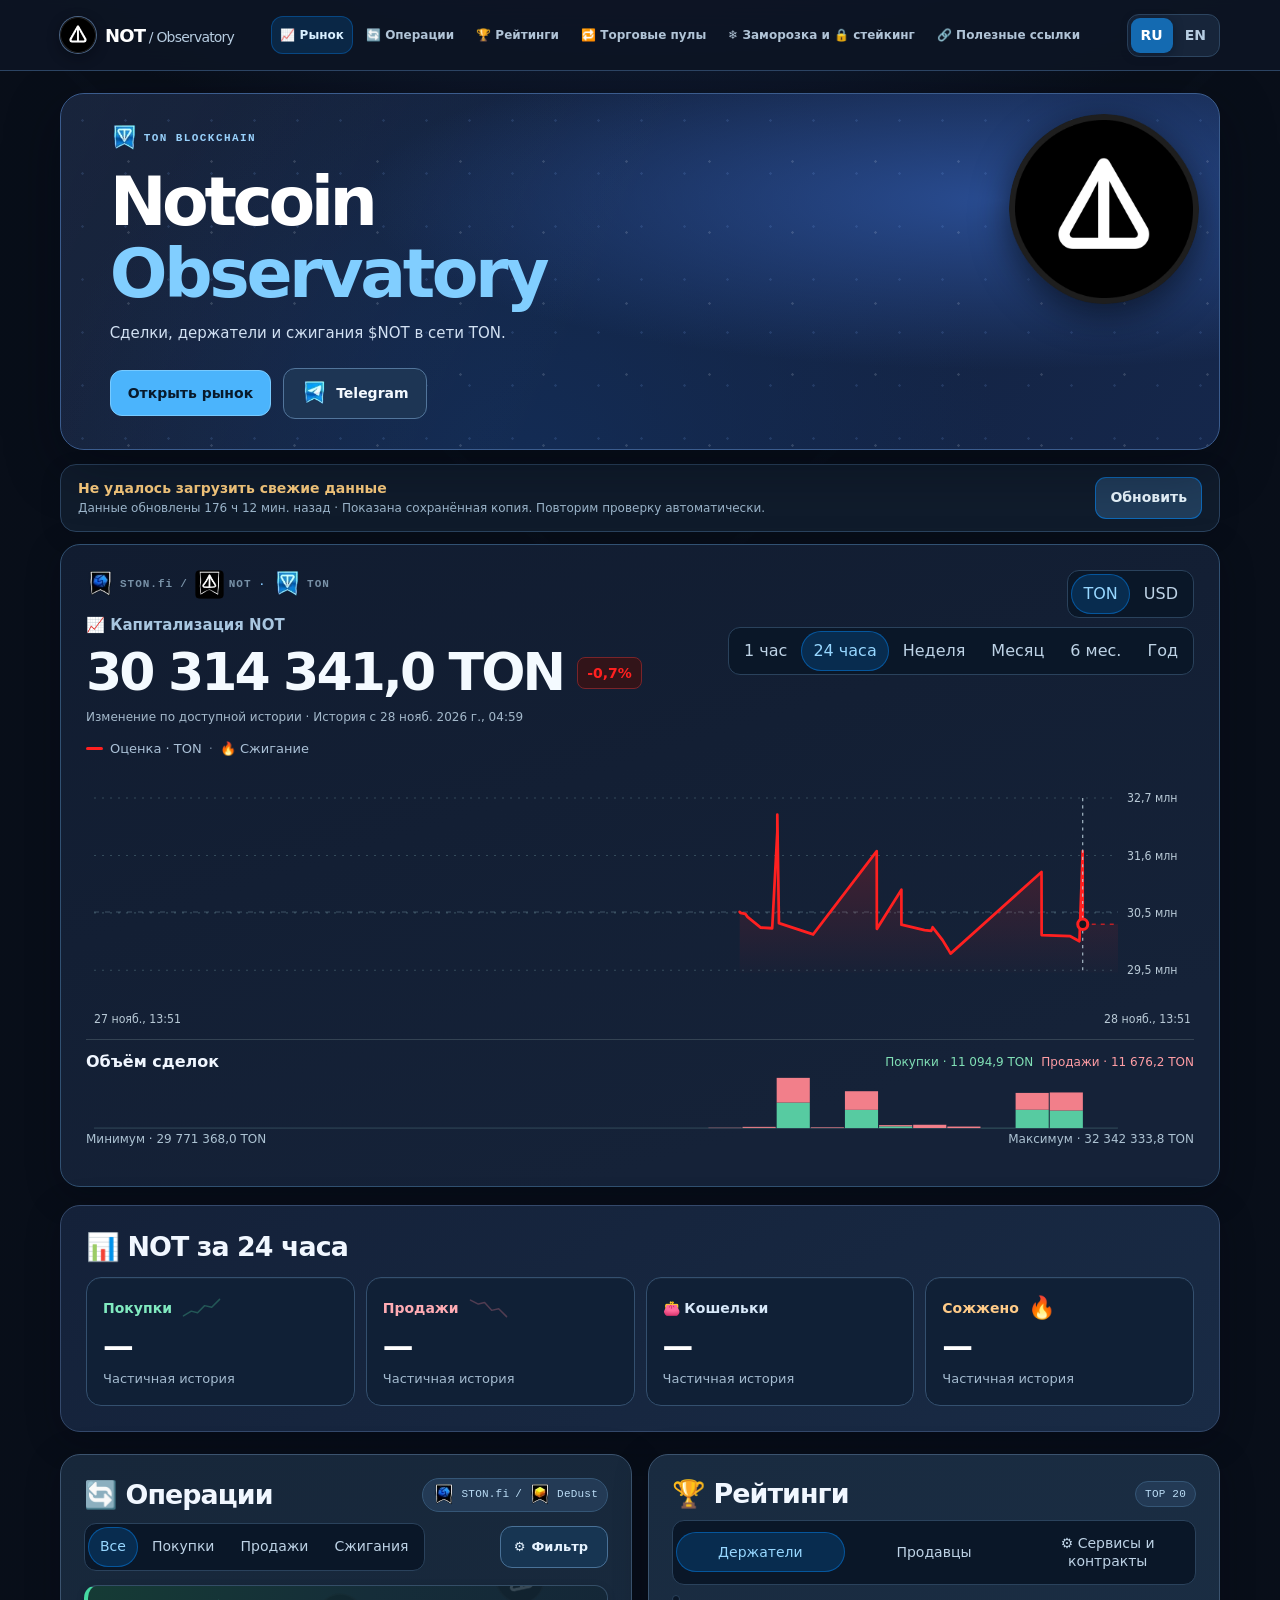
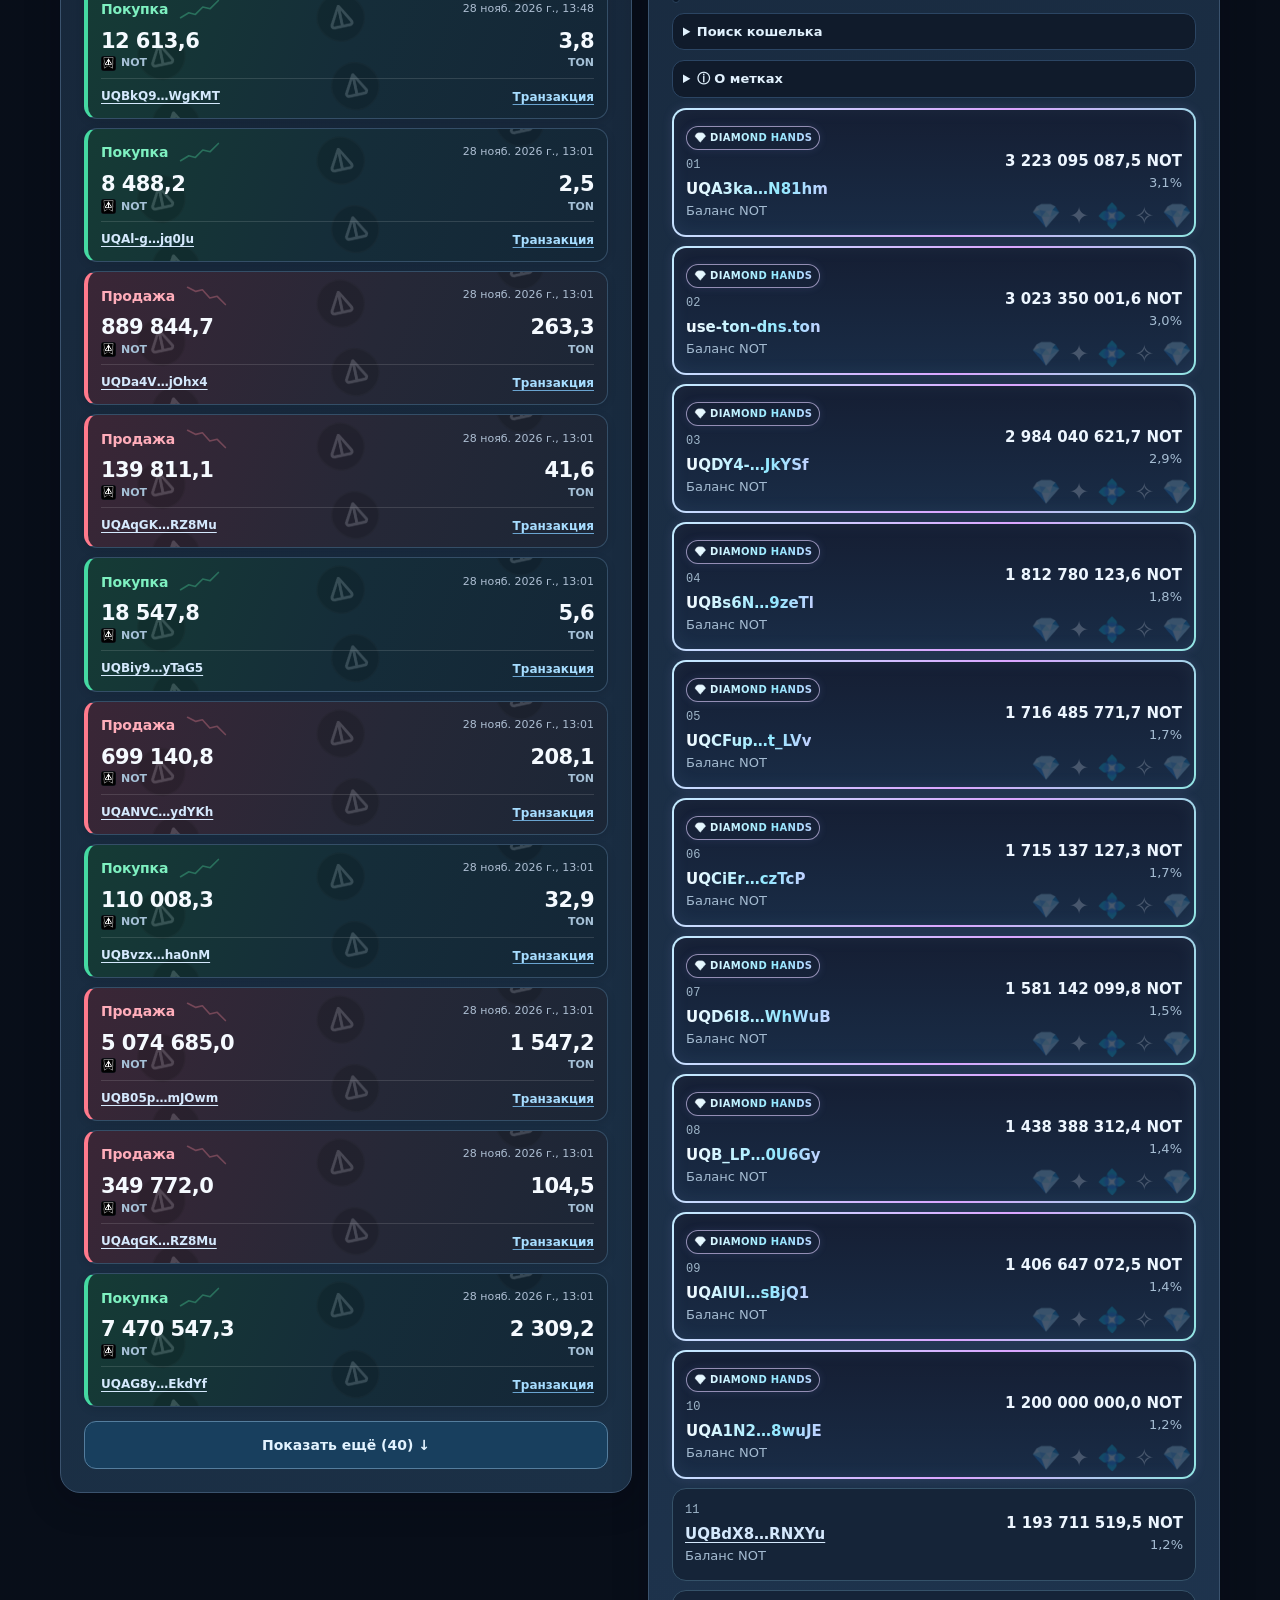
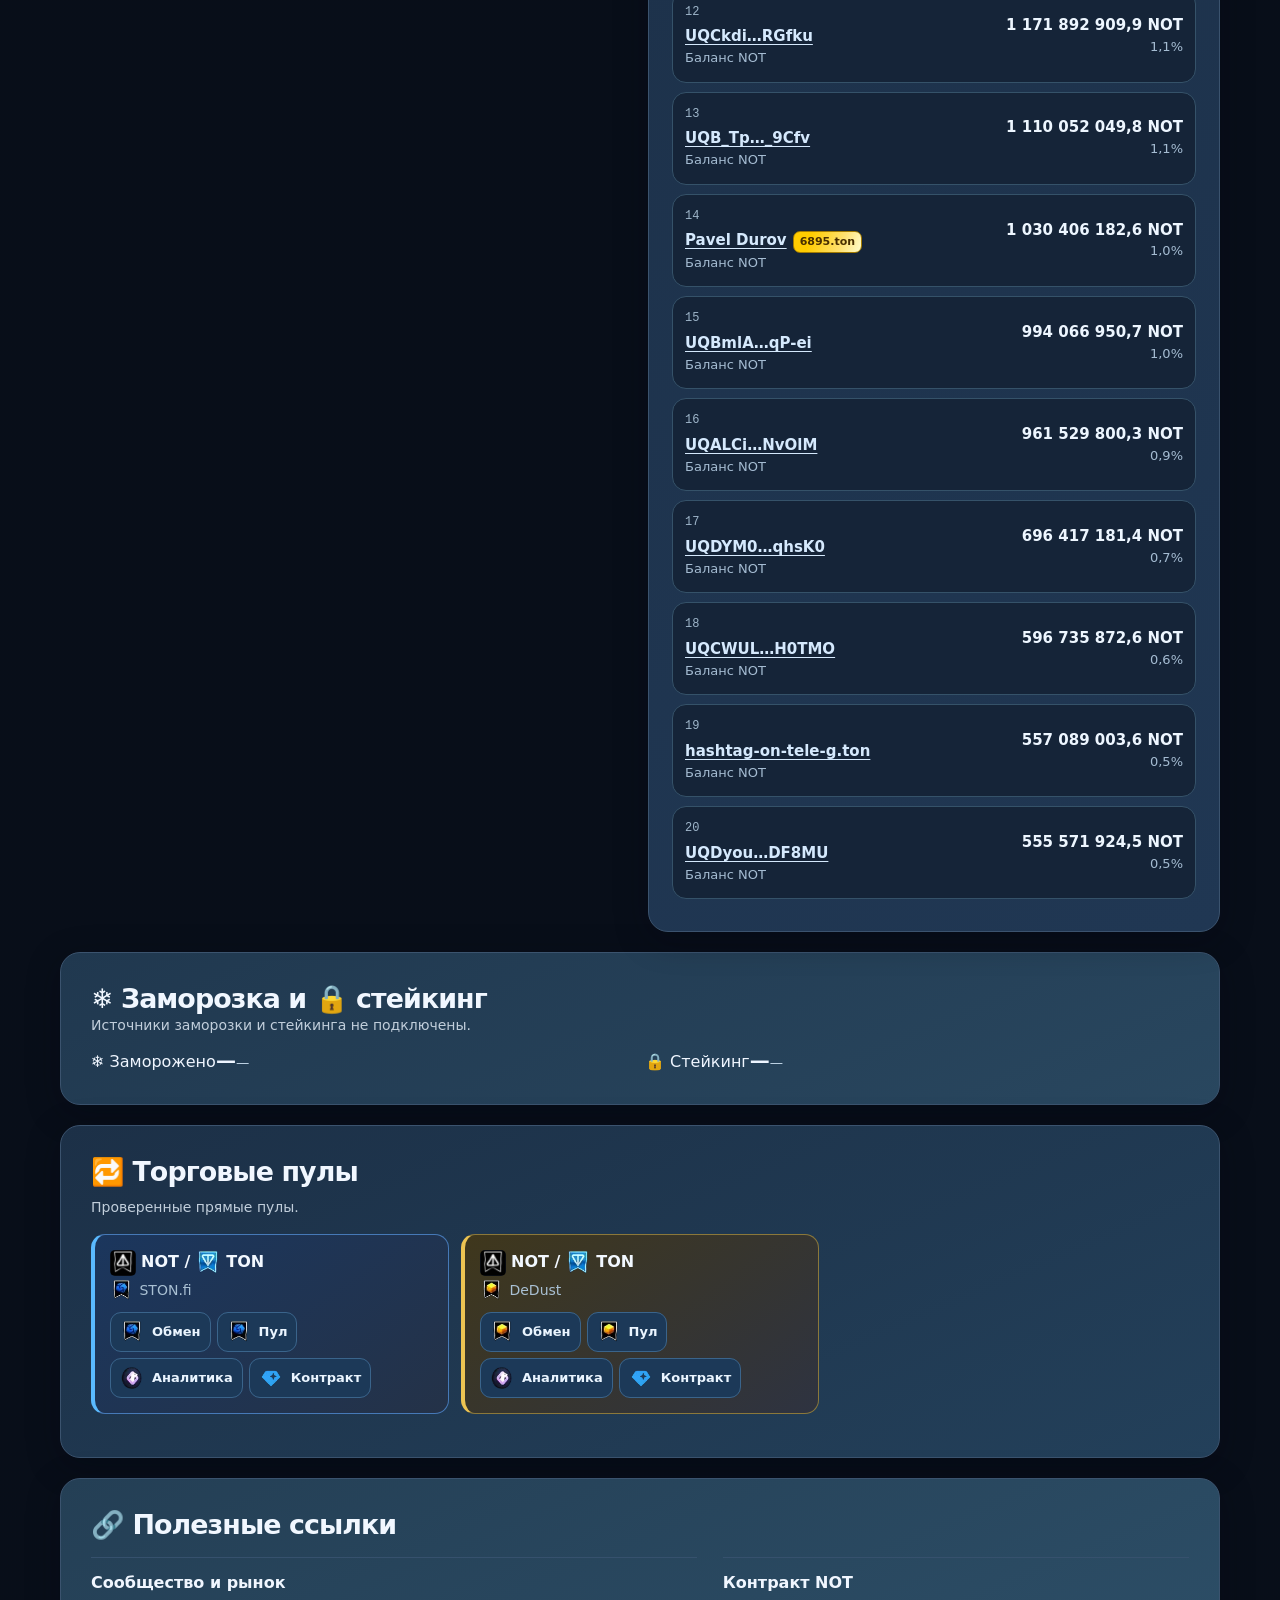
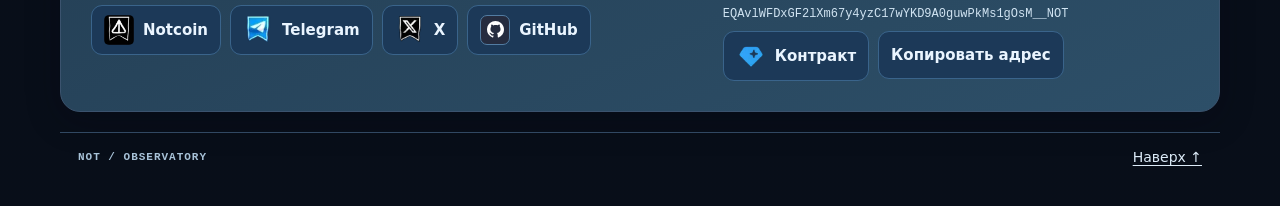
==== commit a1035c90: "Refresh NOT snapshot" ====
--- a/index.html
+++ b/index.html
@@ -1209,7 +1209,7 @@
 <section id="links" class="panel resources"><h2 data-t="links"></h2><div class="resourcesGrid"><article><h3 data-t="projectResources"></h3><div class="resourceList"><a href="https://notcoin.org/" target="_blank" rel="noopener noreferrer">Notcoin</a><a href="https://t.me/notcoin" target="_blank" rel="noopener noreferrer">Telegram</a><a href="https://x.com/notcoin" target="_blank" rel="noopener noreferrer">X</a><a href="https://github.com/Freebielife/Notcoin">GitHub</a></div></article><article><h3 data-t="contractLabel"></h3><p class="contract" id="contractAddress"></p><div class="resourceList"><a id="contract" data-t="exploreContract"></a><button id="copy"></button></div></article></div></section>
 <footer><span>NOT / OBSERVATORY</span><a href="#top" data-t="up"></a></footer></main>
 
-<script id="snapshot" type="application/json">{"schema":1,"token":"EQAvlWFDxGF2lXm67y4yzC17wYKD9A0guwPkMs1gOsM__NOT","updated":1795873510,"errors":["pools"],"holders":{"totalSupply":"102452655868.343930134","holderCount":2855134,"holders":[{"wallet":"0:f8b8635d0786b77f9da660e65fd31d670a675dd4302facba692f46b571eb5360","name":null,"tokenAmount":"20165968867.969","share":19.683207523563993},{"wallet":"0:cf7ea235ed6f6517edce98026ef7618e9f6d81a1331d4e65ba718e2cd15f80ad","name":null,"tokenAmount":"10117011108.652975227","share":9.874815858023016},{"wallet":"0:3791a10cfca22538579d9a3a648b98b56e95bdcbde08fd1e1dba647d9f258df3","name":null,"tokenAmount":"3223095087.45632","share":3.145936101059338},{"wallet":"0:0116e7242111824deaeba2b8acb6c34e0484c45f5d75d75d75d75d75d75d75d7","name":"use-ton-dns.ton","tokenAmount":"3023350001.613102866","share":2.950972794202854},{"wallet":"0:d8e3e2ad5716b0654fd5bdaeca4ce865871f07a348c8d1a87279b613e58b8991","name":null,"tokenAmount":"2984040621.70917232","share":2.9126044575592},{"wallet":"0:6ce8da34fc8f0ac49da75bd8486a04248d149a1822129d2ea7b220b02069bdcd","name":null,"tokenAmount":"1812780123.563926635","share":1.7693832416540056},{"wallet":"0:85ba9ab88ba4fdc7db48d56bd5039c6a476f795ae947db7ba436be20102aedfc","name":null,"tokenAmount":"1716485771.705425079","share":1.6753941195152453},{"wallet":"0:a212b811feed94df4108d86e51ccb7cb00d3a1ccecfc8d75392b66e454eb5ccd","name":null,"tokenAmount":"1715137127.3201","share":1.674077760877302},{"wallet":"0:fa23c4ec38d7220168911cd89849f64cce105346b6cae235b512673752a8d685","name":null,"tokenAmount":"1581142099.79775845","share":1.543290494908784},{"wallet":"0:7f2cf3759281056287167ae29a0240d340c145c9c0ecf421abc0f2e99c943453","name":null,"tokenAmount":"1438388312.437205","share":1.4039541486221654},{"wallet":"0:255088f87a6bb4c2cb4f555ece1b72b0ee19674bb9570c2fcb3287d9bc27ec06","name":null,"tokenAmount":"1406647072.49963","share":1.37297277515893},{"wallet":"0:35376072a02379119a540c197b10d943881e252878751be9192c7f03811a7cc2","name":null,"tokenAmount":"1200000000","share":1.1712727111164905},{"wallet":"0:5d5fce5db47629f2a8470fc9e310aabd4db79cdc85f88c9027939a2d67629135","name":null,"tokenAmount":"1193711519.53343","share":1.1651347731457549},{"wallet":"0:a4762fecf035050359235f98ebafba0b1b449b55318ae3e439d98bddc3571119","name":null,"tokenAmount":"1171892909.869835","share":1.143838488067862},{"wallet":"0:7f4e9a326ed0f327d232d746f96c1e1ebe87596436bbfa4d9e0da57b0856bff4","name":null,"tokenAmount":"1110052049.770416362","share":1.0834780615125108},{"wallet":"0:d8cd999fb2b1b384e6ca254c3883375e23111a8b78c015b886286c31bf11e29d","name":null,"tokenAmount":"1030406182.647970205","share":1.005738869251068},{"wallet":"0:6694099298a73a19b7ac00f8b73e4ea2fa8a3250f5e0152d8b98bbf4b935ea3f","name":null,"tokenAmount":"994066950.72995","share":0.9702695770106426},{"wallet":"0:0b0a2452a32749ba409c4c286b248099a69a5565db99d0ddb039e5eead2f0dbc","name":null,"tokenAmount":"961529800.291917","share":0.938511346672676},{"wallet":"0:d833462f172dbed49e2f4ec9ff18a531f142810afb3603940a26df305535ea86","name":null,"tokenAmount":"696417181.4","share":0.6797453667720689},{"wallet":"0:c9959a997e1d4e4383d8db37b86d2101ce78dcf1f1b3904d9888fe572ef0efd4","name":null,"tokenAmount":"668452823.56526773","share":0.6524504590923035},{"wallet":"0:9650baefe1a7d54893516da54ee8b709a118ac76715aba39c1429b4a497047d1","name":null,"tokenAmount":"596735872.632305891","share":0.5824503694654213},{"wallet":"0:f405142df9074811bb23b91b0cab30e506450011f422c52843102a0a10e5d173","name":"hashtag-on-tele-g.ton","tokenAmount":"557089003.600724401","share":0.5437526229838373},{"wallet":"0:f2a2e706bf1295fa6388e30a99c431ce294aef002727946d013a85dfc1554317","name":null,"tokenAmount":"555571924.480179237","share":0.5422718618384214},{"wallet":"0:00812bcece3b8815ffb0ad0d9114e18ca6a5c01f581915c32a111fbc89bf8cda","name":"check-hashtag-on-tg.ton","tokenAmount":"531430241.149920005","share":0.5187081161007976},{"wallet":"0:3b865f3176d329c18280bb36477a2ece4a726955ace73bb27014b5588d8e00b7","name":null,"tokenAmount":"448612147.60193105","share":0.4378726386345874},{"wallet":"0:0a7f4c88ae52be3cd3bac932220b7572569846181afb2ce0f5a305cb3c3565b9","name":null,"tokenAmount":"421297110.992076","share":0.4112115078143615},{"wallet":"0:c539771840d7efa9aca87c450b0d5af9eb7e55ee4ad920c79af6699b199c247a","name":null,"tokenAmount":"387605881.924336","share":0.3783268268051794},{"wallet":"0:d887d0e2d1c4fc4126e71c970d33ab1896940000eae703bb1ab6cecc830777e3","name":null,"tokenAmount":"369155347.678828142","share":0.36031798741577636},{"wallet":"0:aff83b4b03bdc45352cee2e228d24155071a9409c2d8bdeb1f6a7f7383dfa2a3","name":null,"tokenAmount":"366708076.35","share":0.3579293023123145},{"wallet":"0:d5575d20c443df8eec85a6ee21a78ddb15995483b3343cc9983865ea719fe316","name":null,"tokenAmount":"358423627.938542944","share":0.34984317868648784},{"wallet":"0:3183d4febac2b7567f5ca800efa048ac527a92e93dd2bf048234b44980fa7f4f","name":null,"tokenAmount":"355943058.8295","share":0.34742199293193743},{"wallet":"0:66a1e72196d64d6faf48fa4b2ea861f67b0484d2d14a59caf701d8c286ce44e5","name":null,"tokenAmount":"355753138.938227998","share":0.3472366196103165},{"wallet":"0:07b1a983d23838b86d05b420a42813f624f2cb4f4d91694d8ebacf0f5f4b02ad","name":null,"tokenAmount":"354331370.87217649","share":0.3458488878292306},{"wallet":"0:b9fa0ddf3a9ff62c904f7835f7463fe35b5dd614b42d8b2f91a6648c85ee6f0b","name":null,"tokenAmount":"345193468.900239977","share":0.3369297418154083},{"wallet":"0:8aa45a92772b3a84c49ffbf4ebdd1d993514298b7503caee84a7ad3e1e894ba2","name":null,"tokenAmount":"344256698.656336384","share":0.3360153972960165},{"wallet":"0:06f3f073c255a49aa6fdcc89abf512638e065908b30e4173fd3d1d01d4f607bd","name":null,"tokenAmount":"333596870.58123851","share":0.3256107591880535},{"wallet":"0:779dcc815138d9500e449c5291e7f12738c23d575b5310000f6a253bd607384e","name":null,"tokenAmount":"330733018.471438706","share":0.3228154660006519},{"wallet":"0:f04667d6a374d15506b5e7d21c63079ed520408a49bfc2a94bbb9bae18c51f0f","name":null,"tokenAmount":"328714593.72465646","share":0.32084536114619505},{"wallet":"0:37727c979c695681d93753eb4c1e8a2b55884a001fd792ecf23fe104e03c8368","name":"hippie-on-telegram.ton","tokenAmount":"310657237.896986341","share":0.3032202877163031},{"wallet":"0:7a94bbb34b96c40d3aec17374d980e71726687e55db459f3dde80edcbdd140c5","name":null,"tokenAmount":"302783682.624813","share":0.29553522069149973},{"wallet":"0:6c25b5f2fe5ef1a6a1978f611f61a50883fd50a0822b19176445fca931823263","name":null,"tokenAmount":"300051006.183557837","share":0.29286796290487216},{"wallet":"0:eb6220d60c7fcc4e8c42be4688b5d86cf379c6bb9fed5f6f13f9d84ac331950d","name":null,"tokenAmount":"294998640","share":0.28793654737373126},{"wallet":"0:781c53aef2723c0eec9f08184f6a0216fc26da2acd8d3f7025a2633b76a2c417","name":null,"tokenAmount":"284767547.848324","share":0.27795038150525114},{"wallet":"0:c1d132e919b1f1d2facd60a721332062842c5f08853a79a6b35496c24e8a09d9","name":null,"tokenAmount":"278958791.051","share":0.27228068290340274},{"wallet":"0:c29ad3b9d091bc3ef63028733abd41f200d3781fa1a5b3d278f4edd25541ce35","name":null,"tokenAmount":"271478069.0004","share":0.2649790449056401},{"wallet":"0:dea2426f885320bd0a1c524fdbed0f9db77502ee4396b5a11aa839ce069789b7","name":null,"tokenAmount":"220949823.934452418","share":0.21566041608368108},{"wallet":"0:c8b0596f090b2415fe55ef2e0785f1c576992bfde436aeac75efcec3ab1f0fac","name":"hashtag-on-tele-gram.ton","tokenAmount":"215943649.113846061","share":0.21077408612163548},{"wallet":"0:a024c01d2eadc2b5e71f1aa298ddb2727bd923ac3a7a056fcc9d6ffbcf072525","name":null,"tokenAmount":"200897725.12725","share":0.19608835263910798},{"wallet":"0:f2fe13c6e35cb3cdbedaab5a79d0dc75f9c2a56503ccd017306b183525ff3e11","name":null,"tokenAmount":"195717868.47388722","share":0.1910324986844588},{"wallet":"0:5c32d6bcc25a56924d7ea54d6211bd6229e61538f4f1739eb93ef56c2496748a","name":null,"tokenAmount":"193238620.099959716","share":0.1886126020474078},{"wallet":"0:422ed218e151fe84a9fc33f8d9087a2aa45e8b0e5c7acc856caff9ab5eafc744","name":null,"tokenAmount":"181428103.81551928","share":0.17708482252393945},{"wallet":"0:f7713255ec127b64d5f215cbf290afc9e0960f69f423a098e9e166f9046eebc0","name":null,"tokenAmount":"165156251","share":0.1612025082221713},{"wallet":"0:be2449d19065cc5c5bd37d097d1dcdbe5cd2232e65f39047a942587e63ecc710","name":null,"tokenAmount":"163174692.68828425","share":0.15926838724217238},{"wallet":"0:4f01e104e8c785a23bc3d5c02d3e8dbb9044b37de6692882e3306cd7e7928d6e","name":null,"tokenAmount":"160749715.81","share":0.15690146287332005},{"wallet":"0:dd738899f1e2e6a0c74652ec3f2ba50deb453274f697375c3e3a98ef18c04411","name":null,"tokenAmount":"154650998.279505888","share":0.15094874502642378},{"wallet":"0:e0e620c8aa3f0ee311ccd2bb0bdba568fdae0e2999db95cfc423a2c9dfb9110b","name":null,"tokenAmount":"151318857.4157","share":0.1476963736402805},{"wallet":"0:ca6199cef68e24c14d745e362e5670f9a9fb5bdb818bc39e18d57a72ac3849aa","name":null,"tokenAmount":"148781715.232497055","share":0.14521996913744037},{"wallet":"0:fcde2201e0ca6aaf37b644c88b13bc20d3cf3e94f465d475069391cfe42b989e","name":null,"tokenAmount":"143342546.16","share":0.13991101054930322},{"wallet":"0:ee5ecd3eede65abf682a7493c9ff56fc6380718cf8509fdc5f5a443240e49f09","name":null,"tokenAmount":"139594138.710311154","share":0.13625233775266463},{"wallet":"0:a51ada258a52e80d1e8c99ec9d44d366ab9871367759a5f5e3e45b77a0d6673a","name":null,"tokenAmount":"139051120","share":0.13572231858848702},{"wallet":"0:c8bf49921e75f113a0bf0932195d192b89c189c2950d8393d753705a656d6716","name":null,"tokenAmount":"135284294.477697571","share":0.13204566863697872},{"wallet":"0:a5925726ddbcfb591b9006d737d6e770bcbe0b0c0d6f2a70020b72248cb222f6","name":null,"tokenAmount":"132959831.28","share":0.12977685171076395},{"wallet":"0:970ea5d31380a921a419fe9a0ee486cac2a05e64e68a9847abfea6bbcfdd5dd3","name":null,"tokenAmount":"131418893.00742285","share":0.12827280258727677},{"wallet":"0:8aba11fa14f28beae5b91d23c87d463650faad9f73406f47ea6db695d27cb30e","name":null,"tokenAmount":"130265534.851110543","share":0.12714705514174993},{"wallet":"0:d029ac2e28d0000ba349ba206c9f2afc7b0a822ee1666166af5283fb04857102","name":null,"tokenAmount":"122005940","share":0.11908519009676322},{"wallet":"0:e64e8d80ba7d25e348049e0e818a275700ba7011d00e7713731ce198437a79c7","name":null,"tokenAmount":"120026264.5","share":0.1171529068550833},{"wallet":"0:dc2ecf6117547c2c4494c898c045007ed25f7522be83f2b90018533dcd202a5d","name":null,"tokenAmount":"119981804.692484787","share":0.11710951138901325},{"wallet":"0:297f8b0dc5a3afdbc33439b812c2ccc16241574f582878f477f376c43e8fb6ab","name":null,"tokenAmount":"114697225.613315","share":0.11195144200137268},{"wallet":"0:8289cbfab66a31910d28f984f0105919cc75d113bfc5ca4357103bf59f00f90e","name":null,"tokenAmount":"110000000","share":0.10736666518567828},{"wallet":"0:2135d74c144db11e053966c20d7ed80e33e6cd9dbbf770ec22251d7752660237","name":null,"tokenAmount":"108309297.26162769","share":0.10571643686895711},{"wallet":"0:81f02d633205e6eeb8c71c5c4ab9702871fde28750cb4d67be515f52c221b7a6","name":null,"tokenAmount":"106520513.870457327","share":0.10397047589214356},{"wallet":"0:244c6b482f361bd24e61e79216a078648ae85e160bcfee282c572fecb71d3c62","name":null,"tokenAmount":"105099951.35","share":0.10258392079660478},{"wallet":"0:8f8b1713723fa0ae737aa46afb6b265b4623de1b11920ee9fb2de08999cbebfa","name":null,"tokenAmount":"104000017","share":0.10151031822312591},{"wallet":"0:27c9670b32c40ae9e0402b203fae26c7f23b56445d1f598c5897517e95101fc2","name":null,"tokenAmount":"101976140.857681318","share":0.09953489247631125},{"wallet":"0:b77d0775936f52877aa8ddcdc5c0ad1f4c0e4dd6e1322395ffc32652667d0093","name":null,"tokenAmount":"100362979","share":0.09796034875754782},{"wallet":"0:1b686caf6350592b745a6acf34de595c547e7067adbf165b86d39ea3f2498c85","name":null,"tokenAmount":"93319788.642659671","share":0.09108576820358821},{"wallet":"0:cd56caa20d21e150a3c2a7ab5fd24457bd8a4691768a98db57289e67c6250fa9","name":null,"tokenAmount":"92328022.036567962","share":0.09011774390232835},{"wallet":"0:b1f8a4b80b6f00e87a19e559c3afc933715f3d61c2ea57377b58dbe3fc57c158","name":null,"tokenAmount":"90860657.9757","share":0.08868550766752192},{"wallet":"0:17aba11df0a6c34321713523b07e92487c2c8816c7e6c8c7a6ceafe5092129ad","name":null,"tokenAmount":"90181314.378322948","share":0.08802242715328905},{"wallet":"0:7e0f980a07cdf29c909fdb8ca183f95c5aaed7eed8cd43a8d7cf4b97b6490f4a","name":null,"tokenAmount":"83647439.870234981","share":0.08164496972896979},{"wallet":"0:fad82d83fb218f895b1aa16f65a03fc873222ddebc62c7c41d50a71f50711022","name":null,"tokenAmount":"82848701.79624916","share":0.08086535297114533},{"wallet":"0:455e5158217ca3b0d9267572353ad4904033fb8249d8a7ecd538a64d1b31421e","name":null,"tokenAmount":"82211561.06307","share":0.08024346500955075},{"wallet":"0:748da5a458ee380ed69fecbec0d72c1ff64bd0ff546d9e1945d08e3c46c0a695","name":null,"tokenAmount":"79954728.9357","share":0.07804066010591787},{"wallet":"0:891959f97f3da51abb86dd051f2a1534eccbca1c4871421ce17a2caf48596b6b","name":null,"tokenAmount":"79935111.65","share":0.07802151244641238},{"wallet":"0:9cb9b289151d61f6775cd5783dcab3fe478a8fe17807ccfb57a876d45d91f484","name":null,"tokenAmount":"78078924.192735145","share":0.07620976101690319},{"wallet":"0:52317cecef2913bb534943d0959e2bf4f32163b3155d2e4bc6553653f1829c45","name":null,"tokenAmount":"73286421.9329","share":0.07153198842114566},{"wallet":"0:f084fde8cc2a6ac6c82ba0dc82d6e071968aa1f10eb40b795340836b9405ffde","name":null,"tokenAmount":"70639050.5189049","share":0.06894799350997706},{"wallet":"0:c7b93d8a8aee6cbee38043d25dbb48ca690d13070c310dffb7a2ec4797cf9179","name":null,"tokenAmount":"70503238.958756318","share":0.0688154331980969},{"wallet":"0:c4625d9d987494da9be8484f024be3f092318d72bab703abfe07b5fa2f2e3839","name":null,"tokenAmount":"70000000","share":0.06832424148179526},{"wallet":"0:f1b3881363fa4bb85b26fc3e4301ba1c2f799c44bb163eee5ae4094cdfaa3597","name":null,"tokenAmount":"69345961.38754332","share":0.06768586016613944},{"wallet":"0:822e7a66185ca8d655b7e6fc1d650ad1ffdfe3b7992034d6e1378dedb1c78bab","name":null,"tokenAmount":"69233572.745","share":0.06757616204109743},{"wallet":"0:1c949d21b15e854d1d576e98b3abd2f1e931e6b5ab543094d9278c1d73ea2e4b","name":null,"tokenAmount":"65183274.659603505","share":0.06362282569167052},{"wallet":"0:847ef8d4c68a679139057c047d2c4bd0870126ff50843935166aeb15d817e74d","name":null,"tokenAmount":"62648365.74","share":0.06114860098942271},{"wallet":"0:2ff7bdacdb3b76ca4cc5a12002590174b9c46b80de2cb6a40c9c0042b9a333f2","name":null,"tokenAmount":"60492901.32","share":0.0590447371103156},{"wallet":"0:22146949b601782bbf0c02500f92675705194bac2c7d311f19bd0047eee323ab","name":null,"tokenAmount":"60489708","share":0.05904162023650405},{"wallet":"0:834fd7424f9da975fb0b356d1eeaa3f94f7720abb338520ef6ce419880fd7bb6","name":null,"tokenAmount":"60012886.529394921","share":0.058576213589342244},{"wallet":"0:06d5f1a5e50c7792afb5f05df74c5b088d903b64249d02c864d253e676b2ff66","name":null,"tokenAmount":"60000000","share":0.058563635555824514},{"wallet":"0:7ae19bce0017da763595df305357e0695ce72863e1df75ce6297d419803a136d","name":null,"tokenAmount":"59943483.266999","share":0.05850847179991991},{"wallet":"0:6cf8a5051a992ee14288dcf74aa00fc0d733431d90cf4b7975e8df06048f93ba","name":null,"tokenAmount":"59535904.683063616","share":0.05811065040575406},{"wallet":"0:2b85ef70673e0d6252dd6891c91d7ef47f150a85496600fdadd6748671fda4dd","name":null,"tokenAmount":"58276570","share":0.05688146344872494}],"asOf":1795873418},"trades":{"rows":[{"kind":"buy","time":1795870913,"tx":"7917305a165a260b9db960899ea698e56f99775e6dbc8a457f9ff83d9151d0eb","lt":"119642237000012","wallet":"0:25fa09716cdee4ebd95fe577c3765af6357ad54279771fddc2f2a71fca1be3ab","tokenAmount":"8488.197141265","ton":"2.533461945","dex":"DeDust","pool":"EQCUhnOllvxtLDEj3_9k0yMeTQ4Wv6rFBtXr2wnzKzucZeER"},{"kind":"sell","time":1795870890,"tx":"234eb281b9fd17013fb10fa0ce622dacad3832d78abe642089c36fa3096f0b7c","lt":"119642178000003","wallet":"0:dae15ccba7159b092a72a3a535a5f8b2bbc788fd2d83b1d3065dc6f37def233a","tokenAmount":"889844.701801181","ton":"263.29288882","dex":"STON.fi","pool":"EQCaY8Ifl2S6lRBMBJeY35LIuMXPc8JfItWG4tl7lBGrSoR2"},{"kind":"sell","time":1795870885,"tx":"525bb01bb6d00200d9290c974d9d8609eb8fb99fe7f8dbeb33cab0df8003d5a4","lt":"119642166000145","wallet":"0:2a18ac1734f34579e6a6c2a9e738bb5799d21e7a73ef106895c00c34549a9167","tokenAmount":"139811.0616","ton":"41.594473965","dex":"DeDust","pool":"EQCUhnOllvxtLDEj3_9k0yMeTQ4Wv6rFBtXr2wnzKzucZeER"},{"kind":"buy","time":1795870885,"tx":"528e9939449c2436552f7e06b7e350238cfe2aec4ff42175b390083bf53c8370","lt":"119642166000092","wallet":"0:62cbdf583f4e04317f7604aab23eb1c603718e064310c6e84c166c5a17e6b24d","tokenAmount":"18547.817175664","ton":"5.568839665","dex":"DeDust","pool":"EQCUhnOllvxtLDEj3_9k0yMeTQ4Wv6rFBtXr2wnzKzucZeER"},{"kind":"sell","time":1795870884,"tx":"362ff780067785437201011562b613e284bd63953751842d0c790ab3e9c71aa5","lt":"119642165000001","wallet":"0:0d5424cf2c6a70f6b669cef3de8e6c489f6d4d39946486bdb0b0d2aed566f275","tokenAmount":"699140.76546662","ton":"208.078602985","dex":"STON.fi","pool":"EQCaY8Ifl2S6lRBMBJeY35LIuMXPc8JfItWG4tl7lBGrSoR2"},{"kind":"buy","time":1795870884,"tx":"618d2f614f19b015d297467210465450458993d962cbe16da010c370d87b8c05","lt":"119642165000105","wallet":"0:6fcf11faf19fa20dc1c2151650c8100b877a8d92606e4d706bbb24fa4436216b","tokenAmount":"110008.337864811","ton":"32.883273926","dex":"DeDust","pool":"EQCUhnOllvxtLDEj3_9k0yMeTQ4Wv6rFBtXr2wnzKzucZeER"},{"kind":"sell","time":1795870883,"tx":"4b89e8a1bfb4371a2232bd9724f165994fab281a76eec0dbdfef5de6c37ff17a","lt":"119642162000023","wallet":"0:74e69791b52673c79a75c399dd876cb8b9d094b2561f41954ac3b0fca48e6624","tokenAmount":"5074685","ton":"1547.241090297","dex":"STON.fi","pool":"EQCaY8Ifl2S6lRBMBJeY35LIuMXPc8JfItWG4tl7lBGrSoR2"},{"kind":"sell","time":1795870883,"tx":"51fb32a0adb39e0e944c215f3e07e0842aff6124f7462d4f4555134f1c51a0d6","lt":"119642162000023","wallet":"0:2a18ac1734f34579e6a6c2a9e738bb5799d21e7a73ef106895c00c34549a9167","tokenAmount":"349771.9584","ton":"104.502254929","dex":"STON.fi","pool":"EQCaY8Ifl2S6lRBMBJeY35LIuMXPc8JfItWG4tl7lBGrSoR2"},{"kind":"buy","time":1795870883,"tx":"7bcb5b2a5dd0b34966bfdadb79941842b3ca30621a425a9fdef644089412d141","lt":"119642162000001","wallet":"0:06f323e1d2ae7b28b5a714bbd9285618928233d6dad9b37674a850d935528491","tokenAmount":"7470547.346592603","ton":"2309.227372514","dex":"STON.fi","pool":"EQCaY8Ifl2S6lRBMBJeY35LIuMXPc8JfItWG4tl7lBGrSoR2"},{"kind":"sell","time":1795870883,"tx":"cc1a049826df21024b7c8b997083f5ed0fbf4f58c15e2340ab371a4b34f57026","lt":"119642162000023","wallet":"0:c2efabe7a91bb642f030b4dbe21f0b03f1337e956415ea25ced0a8734068b6b8","tokenAmount":"916666","ton":"280.421470479","dex":"DeDust","pool":"EQCUhnOllvxtLDEj3_9k0yMeTQ4Wv6rFBtXr2wnzKzucZeER"},{"kind":"sell","time":1795870610,"tx":"2787b178abd3ff342cbcf95bc68fd3b6964ce4faba448dc27adfa1ce3111f28c","lt":"119641478000001","wallet":"0:7009e05faa518e9af2360b9786bfb6e7633c7cc3ced8060c1c7b6f1a59e4fa0c","tokenAmount":"104.4","ton":"0.030572013","dex":"STON.fi","pool":"EQCaY8Ifl2S6lRBMBJeY35LIuMXPc8JfItWG4tl7lBGrSoR2"},{"kind":"sell","time":1795869838,"tx":"f3f47be671eee80af6664830280866cd6b5f4117c208acc3081ea2db33e7e44b","lt":"119639545000001","wallet":"0:736c89b1075f154e15b08d208cd26bfe6b7c0c1433d5ac7528f61de12b664484","tokenAmount":"13270.752238198","ton":"3.898066161","dex":"STON.fi","pool":"EQCaY8Ifl2S6lRBMBJeY35LIuMXPc8JfItWG4tl7lBGrSoR2"},{"kind":"buy","time":1795869118,"tx":"6c8eac25a7568b0e83c507936b3a35559af7a466e9ebdf4f8f59f0270333ca8a","lt":"119637744000001","wallet":"0:2a18ac1734f34579e6a6c2a9e738bb5799d21e7a73ef106895c00c34549a9167","tokenAmount":"52481.924298719","ton":"15.447632","dex":"DeDust","pool":"EQCUhnOllvxtLDEj3_9k0yMeTQ4Wv6rFBtXr2wnzKzucZeER"},{"kind":"buy","time":1795868135,"tx":"1a7730a9c3050527811d69d82689589d4d3e9529b2248a3dc334b81040c36c1f","lt":"119635285000017","wallet":"0:2a18ac1734f34579e6a6c2a9e738bb5799d21e7a73ef106895c00c34549a9167","tokenAmount":"52670.477552498","ton":"15.447632","dex":"DeDust","pool":"EQCUhnOllvxtLDEj3_9k0yMeTQ4Wv6rFBtXr2wnzKzucZeER"},{"kind":"sell","time":1795867441,"tx":"ca57c103be2a5f061629ec6c456fbe5bf12e0b710d096dae66ca2c2ba19faf39","lt":"119633549000043","wallet":"0:2a18ac1734f34579e6a6c2a9e738bb5799d21e7a73ef106895c00c34549a9167","tokenAmount":"69905.0312","ton":"20.585622164","dex":"DeDust","pool":"EQCUhnOllvxtLDEj3_9k0yMeTQ4Wv6rFBtXr2wnzKzucZeER"},{"kind":"sell","time":1795867420,"tx":"d7151328ddb90a01e344b906e0e4be32bba76af79e6d33ac50256d7a141f1982","lt":"119633497000013","wallet":"0:94a047719daa26475e77afa2b97c394f5ed73716d3197ef5aac4393921d24841","tokenAmount":"167913.604159199","ton":"49.354712941","dex":"STON.fi","pool":"EQCaY8Ifl2S6lRBMBJeY35LIuMXPc8JfItWG4tl7lBGrSoR2"},{"kind":"sell","time":1795867418,"tx":"4938580563358503d5974691fda921161678c58cf8d805e1b4755ade31c532d4","lt":"119633492000011","wallet":"0:010a23681262609e11cd344215106b9561646c8110921565a7bfa24d390230fe","tokenAmount":"7754.431141568","ton":"2.280716211","dex":"STON.fi","pool":"EQCaY8Ifl2S6lRBMBJeY35LIuMXPc8JfItWG4tl7lBGrSoR2"},{"kind":"sell","time":1795867417,"tx":"8b3fb79f67c6f80f506660b3732f373e7149ad4c5241a43ab9d5e72c7635b599","lt":"119633489000036","wallet":"0:7321ea4a66c5e5e66c5adbc7707ee26de4c26a19c3af022feae163260f8ede3a","tokenAmount":"31481.994697629","ton":"9.260749145","dex":"STON.fi","pool":"EQCaY8Ifl2S6lRBMBJeY35LIuMXPc8JfItWG4tl7lBGrSoR2"},{"kind":"sell","time":1795867417,"tx":"cbddbf51f39ebb22ee70057b6fcee85f16979d710615deea9916edd75d07a802","lt":"119633489000053","wallet":"0:840ea3fbd53c4e48c26b418d8a64d141122e2b1a7a2c3f42a1c16d099a113d8e","tokenAmount":"355.708437563","ton":"0.10500031","dex":"DeDust","pool":"EQCUhnOllvxtLDEj3_9k0yMeTQ4Wv6rFBtXr2wnzKzucZeER"},{"kind":"sell","time":1795867417,"tx":"d24626e2ba0cd532bf7ca5d031d147702b33c403e2ed58938230b20dcba8505c","lt":"119633489000008","wallet":"0:e1e3358a985a19b447f40d1f2bd104dc03c25be10508971e7f309273b932ebae","tokenAmount":"275303.536403264","ton":"81.290500967","dex":"STON.fi","pool":"EQCaY8Ifl2S6lRBMBJeY35LIuMXPc8JfItWG4tl7lBGrSoR2"},{"kind":"sell","time":1795867417,"tx":"da621d1a1deb6614b7db361d3c5d52aeab09bccef10628bd8f8c70f01c6a9340","lt":"119633489000022","wallet":"0:48953dfc6edb28aef1296835ffedfea483926121048f9ce86333923daa277295","tokenAmount":"181706.203833803","ton":"53.563483283","dex":"STON.fi","pool":"EQCaY8Ifl2S6lRBMBJeY35LIuMXPc8JfItWG4tl7lBGrSoR2"},{"kind":"sell","time":1795867417,"tx":"e18135d890f7c94d6bc14ce39255a5b295f49a68d80b8b3d08d18d7d953c9074","lt":"119633489000036","wallet":"0:07e0dfa1eb6e8f1460d7c03a88b5ff71e19d410a93471626a28a0ea5df031db6","tokenAmount":"180511.959726942","ton":"53.140810575","dex":"STON.fi","pool":"EQCaY8Ifl2S6lRBMBJeY35LIuMXPc8JfItWG4tl7lBGrSoR2"},{"kind":"buy","time":1795867412,"tx":"15020bdd4583fe386138f54df5861e8ebb3db63263ff6e9afdc8c3bf4fdf9b69","lt":"119633477000001","wallet":"0:6fcf11faf19fa20dc1c2151650c8100b877a8d92606e4d706bbb24fa4436216b","tokenAmount":"182582.305583005","ton":"53.172566993","dex":"DeDust","pool":"EQCUhnOllvxtLDEj3_9k0yMeTQ4Wv6rFBtXr2wnzKzucZeER"},{"kind":"buy","time":1795867412,"tx":"c20b98294278243e4607faeb90ac6311422d86a38b752ab5034073fe621aed37","lt":"119633477000042","wallet":"0:07e0dfa1eb6e8f1460d7c03a88b5ff71e19d410a93471626a28a0ea5df031db6","tokenAmount":"180339.265915921","ton":"53.172566993","dex":"DeDust","pool":"EQCUhnOllvxtLDEj3_9k0yMeTQ4Wv6rFBtXr2wnzKzucZeER"},{"kind":"buy","time":1795867412,"tx":"e1ef187216c48e4e7daf653111a2d0f0bacadcccdbc6b648718a0e7fc8980d5a","lt":"119633476000138","wallet":"0:17159dab0539e6a80a75307b2ceb8dec55dea92dcac31ba71ff734a66028958f","tokenAmount":"29936.029465324","ton":"8.6555172","dex":"DeDust","pool":"EQCUhnOllvxtLDEj3_9k0yMeTQ4Wv6rFBtXr2wnzKzucZeER"},{"kind":"sell","time":1795867411,"tx":"0ca31c2c7d35eb28f353df7d57d9840c25095b94bfb60ce2ae889c09dce7f917","lt":"119633474000046","wallet":"0:840ea3fbd53c4e48c26b418d8a64d141122e2b1a7a2c3f42a1c16d099a113d8e","tokenAmount":"446680.494190466","ton":"137.747820136","dex":"DeDust","pool":"EQCUhnOllvxtLDEj3_9k0yMeTQ4Wv6rFBtXr2wnzKzucZeER"},{"kind":"buy","time":1795867411,"tx":"18cc3365f736a5095ae0bc0453cd3f3e67790ebeea9a0ce109d56f6b5b954fb7","lt":"119633474000024","wallet":"0:06f323e1d2ae7b28b5a714bbd9285618928233d6dad9b37674a850d935528491","tokenAmount":"7525034.012756486","ton":"2297.608249559","dex":"STON.fi","pool":"EQCaY8Ifl2S6lRBMBJeY35LIuMXPc8JfItWG4tl7lBGrSoR2"},{"kind":"sell","time":1795867411,"tx":"620c0bb4a2af6b35f5ffd0f6f204c86b615c3c932d598733d07e7fa5ea448e34","lt":"119633474000083","wallet":"0:74e69791b52673c79a75c399dd876cb8b9d094b2561f41954ac3b0fca48e6624","tokenAmount":"5074685","ton":"1528.534466097","dex":"STON.fi","pool":"EQCaY8Ifl2S6lRBMBJeY35LIuMXPc8JfItWG4tl7lBGrSoR2"},{"kind":"sell","time":1795867411,"tx":"68546c969220a81464641d1464c2e3da2fa272687f884b3cde40b03f4ae7c033","lt":"119633474000083","wallet":"0:e560f9d2ee7dc22c48c14424f2f57cae8d0655e4a427056ccb8d00ceaa1e1dbc","tokenAmount":"259081.766342311","ton":"75.116961914","dex":"DeDust","pool":"EQCUhnOllvxtLDEj3_9k0yMeTQ4Wv6rFBtXr2wnzKzucZeER"},{"kind":"buy","time":1795867411,"tx":"b52f0b31d471a84303278e6bdec42b5a629d58757e94ec6cc4b45f513e002344","lt":"119633474000083","wallet":"0:e560f9d2ee7dc22c48c14424f2f57cae8d0655e4a427056ccb8d00ceaa1e1dbc","tokenAmount":"259081.766342311","ton":"75.490983217","dex":"DeDust","pool":"EQCUhnOllvxtLDEj3_9k0yMeTQ4Wv6rFBtXr2wnzKzucZeER"},{"kind":"sell","time":1795867411,"tx":"bf5952e1e1758b0979169249fceb22c6a154271f7b74f1a6ea8b3a621a1b3736","lt":"119633474000083","wallet":"0:c2efabe7a91bb642f030b4dbe21f0b03f1337e956415ea25ced0a8734068b6b8","tokenAmount":"916666","ton":"269.735934805","dex":"DeDust","pool":"EQCUhnOllvxtLDEj3_9k0yMeTQ4Wv6rFBtXr2wnzKzucZeER"},{"kind":"buy","time":1795862469,"tx":"c8033f79960490064becc53f50d96658c57b437fe144527e540c53db46a16df9","lt":"119621109000001","wallet":"0:134a990e60c34ea74c4dc8e5433ceab0bb6782d1dff0e70e5c758f15cc63bba5","tokenAmount":"20464.223515337","ton":"6","dex":"DeDust","pool":"EQCUhnOllvxtLDEj3_9k0yMeTQ4Wv6rFBtXr2wnzKzucZeER"},{"kind":"buy","time":1795862349,"tx":"582452e1f02e3c021272d1579b2401c1e60e2a2075b7b43f5484191f9d07a6c0","lt":"119620809000003","wallet":"0:134a990e60c34ea74c4dc8e5433ceab0bb6782d1dff0e70e5c758f15cc63bba5","tokenAmount":"20492.792761229","ton":"6","dex":"DeDust","pool":"EQCUhnOllvxtLDEj3_9k0yMeTQ4Wv6rFBtXr2wnzKzucZeER"},{"kind":"buy","time":1795859753,"tx":"59dd25c70b2b01171f57dbf9fddbc8403685dd471598b5dbd90e29b4e73d5618","lt":"119614314000001","wallet":"0:010a23681262609e11cd344215106b9561646c8110921565a7bfa24d390230fe","tokenAmount":"6163.684371417","ton":"1.802928692","dex":"DeDust","pool":"EQCUhnOllvxtLDEj3_9k0yMeTQ4Wv6rFBtXr2wnzKzucZeER"},{"kind":"sell","time":1795859739,"tx":"43f2b1b60aedb90b9d567e596077a41f025ddcf5c4ccbf7de2f400ba68e238ca","lt":"119614280000016","wallet":"0:83770e92f3dcf4fc660a264a11f173eaa25d75bd64ed9a8bd093fe6a986004c7","tokenAmount":"444597.007575052","ton":"129.193928709","dex":"STON.fi","pool":"EQCaY8Ifl2S6lRBMBJeY35LIuMXPc8JfItWG4tl7lBGrSoR2"},{"kind":"sell","time":1795859739,"tx":"7add929bca8bd32290bdde666e79ee67658f03a906475d6b1f0011043aa30617","lt":"119614280000016","wallet":"0:83770e92f3dcf4fc660a264a11f173eaa25d75bd64ed9a8bd093fe6a986004c7","tokenAmount":"79136.067669442","ton":"23.019887801","dex":"DeDust","pool":"EQCUhnOllvxtLDEj3_9k0yMeTQ4Wv6rFBtXr2wnzKzucZeER"},{"kind":"sell","time":1795859603,"tx":"b1abb8feaf810201942adfa96d9024a0cfb2420dcda9ea3cb81b0d2e02c9e45c","lt":"119613939000029","wallet":"0:2a18ac1734f34579e6a6c2a9e738bb5799d21e7a73ef106895c00c34549a9167","tokenAmount":"104930.988","ton":"30.552514636","dex":"STON.fi","pool":"EQCaY8Ifl2S6lRBMBJeY35LIuMXPc8JfItWG4tl7lBGrSoR2"},{"kind":"sell","time":1795859536,"tx":"fbd8582cd023ef0ca937e075c7d79c02a7b7fd33feeea30f58649fc5b74aa91e","lt":"119613771000001","wallet":"0:2a18ac1734f34579e6a6c2a9e738bb5799d21e7a73ef106895c00c34549a9167","tokenAmount":"69978.972","ton":"20.388608257","dex":"STON.fi","pool":"EQCaY8Ifl2S6lRBMBJeY35LIuMXPc8JfItWG4tl7lBGrSoR2"},{"kind":"sell","time":1795859346,"tx":"0c3a160931a21e3d454fc5dd065461c45b5d18d685f8a44cc797fd541b76ecb6","lt":"119613296000001","wallet":"0:2a18ac1734f34579e6a6c2a9e738bb5799d21e7a73ef106895c00c34549a9167","tokenAmount":"69953.992","ton":"20.452260075","dex":"DeDust","pool":"EQCUhnOllvxtLDEj3_9k0yMeTQ4Wv6rFBtXr2wnzKzucZeER"},{"kind":"sell","time":1795859054,"tx":"171d9573119208013f9838d63fe2bfafc1c942e973706bc87ce8d7a8bcb9cf43","lt":"119612565000027","wallet":"0:2a18ac1734f34579e6a6c2a9e738bb5799d21e7a73ef106895c00c34549a9167","tokenAmount":"140006.9048","ton":"41.028581277","dex":"STON.fi","pool":"EQCaY8Ifl2S6lRBMBJeY35LIuMXPc8JfItWG4tl7lBGrSoR2"},{"kind":"buy","time":1795859048,"tx":"248e187f188fae1459fcab064ee6a08081d359ec5a6673908b9e008d0dbce367","lt":"119612552000027","wallet":"0:c22fb4c48763f8ec6807d722159945bb2ad3a31b7e0d972ff24f03bc48e06554","tokenAmount":"9999.693476306","ton":"2.944245","dex":"DeDust","pool":"EQCUhnOllvxtLDEj3_9k0yMeTQ4Wv6rFBtXr2wnzKzucZeER"},{"kind":"buy","time":1795859003,"tx":"2240528873d5f5288821fccc47ce84eca234192494b117f683da1d13ace34465","lt":"119612439000020","wallet":"0:25fa09716cdee4ebd95fe577c3765af6357ad54279771fddc2f2a71fca1be3ab","tokenAmount":"16894.546742179","ton":"4.969755087","dex":"DeDust","pool":"EQCUhnOllvxtLDEj3_9k0yMeTQ4Wv6rFBtXr2wnzKzucZeER"},{"kind":"sell","time":1795858998,"tx":"56643d5254ce911828c5e33e5b261ef753491637514a208a25a48e20d762b703","lt":"119612426000010","wallet":"0:2a18ac1734f34579e6a6c2a9e738bb5799d21e7a73ef106895c00c34549a9167","tokenAmount":"70027.9328","ton":"20.533962841","dex":"DeDust","pool":"EQCUhnOllvxtLDEj3_9k0yMeTQ4Wv6rFBtXr2wnzKzucZeER"},{"kind":"sell","time":1795858862,"tx":"90dd7800ea6d6d06537397d9a7751b30cfadfb2cfcfc618fcee28042524c49c5","lt":"119612086000025","wallet":"0:2a18ac1734f34579e6a6c2a9e738bb5799d21e7a73ef106895c00c34549a9167","tokenAmount":"315125.6976","ton":"92.500560612","dex":"STON.fi","pool":"EQCaY8Ifl2S6lRBMBJeY35LIuMXPc8JfItWG4tl7lBGrSoR2"},{"kind":"sell","time":1795858857,"tx":"fb2241f4a888f00a0f77acf8dff4576bd6d5ca8165a19b2a93dabac8cbd10e82","lt":"119612073000011","wallet":"0:2a18ac1734f34579e6a6c2a9e738bb5799d21e7a73ef106895c00c34549a9167","tokenAmount":"69930.0112","ton":"20.555795462","dex":"STON.fi","pool":"EQCaY8Ifl2S6lRBMBJeY35LIuMXPc8JfItWG4tl7lBGrSoR2"},{"kind":"sell","time":1795858630,"tx":"c677798ddc524c32643118529f5201b0436af208e0c2e684d54ffbefa4532328","lt":"119611505000010","wallet":"0:2a18ac1734f34579e6a6c2a9e738bb5799d21e7a73ef106895c00c34549a9167","tokenAmount":"52374.0672","ton":"15.421640243","dex":"DeDust","pool":"EQCUhnOllvxtLDEj3_9k0yMeTQ4Wv6rFBtXr2wnzKzucZeER"},{"kind":"sell","time":1795858608,"tx":"5d90f8f4da0b1404f74d0dab1332519c0935b0760d722d760a03cf58259145fb","lt":"119611451000030","wallet":"0:dae15ccba7159b092a72a3a535a5f8b2bbc788fd2d83b1d3065dc6f37def233a","tokenAmount":"225545.233636823","ton":"66.370474973","dex":"STON.fi","pool":"EQCaY8Ifl2S6lRBMBJeY35LIuMXPc8JfItWG4tl7lBGrSoR2"},{"kind":"sell","time":1795858604,"tx":"17e39849b0f8f30158b677226ad8cbc759cbf6e0d33bd7bc8c2b8844343f6557","lt":"119611441000007","wallet":"0:2a18ac1734f34579e6a6c2a9e738bb5799d21e7a73ef106895c00c34549a9167","tokenAmount":"69783.1288","ton":"20.557033359","dex":"STON.fi","pool":"EQCaY8Ifl2S6lRBMBJeY35LIuMXPc8JfItWG4tl7lBGrSoR2"},{"kind":"sell","time":1795858370,"tx":"42d7020ba5a59b52c73d6aa38d47786482cb5e3f16048dbec0416f910bbac6bb","lt":"119610855000015","wallet":"0:2a18ac1734f34579e6a6c2a9e738bb5799d21e7a73ef106895c00c34549a9167","tokenAmount":"174337.4184","ton":"51.403141097","dex":"STON.fi","pool":"EQCaY8Ifl2S6lRBMBJeY35LIuMXPc8JfItWG4tl7lBGrSoR2"},{"kind":"sell","time":1795858362,"tx":"90e09e4c0ee14e1b279f180d6ac902c55e0f7d182804d1d7d69e0ee83375f7c7","lt":"119610836000018","wallet":"0:2a18ac1734f34579e6a6c2a9e738bb5799d21e7a73ef106895c00c34549a9167","tokenAmount":"69734.168","ton":"20.579393386","dex":"STON.fi","pool":"EQCaY8Ifl2S6lRBMBJeY35LIuMXPc8JfItWG4tl7lBGrSoR2"},{"kind":"sell","time":1795858227,"tx":"ec7f0ca3b48e59444e3fdd982e9c9b98a36599036eac0cb7199534117e95dccd","lt":"119610498000009","wallet":"0:2a18ac1734f34579e6a6c2a9e738bb5799d21e7a73ef106895c00c34549a9167","tokenAmount":"139372.4128","ton":"41.162066948","dex":"STON.fi","pool":"EQCaY8Ifl2S6lRBMBJeY35LIuMXPc8JfItWG4tl7lBGrSoR2"},{"kind":"sell","time":1795858106,"tx":"00c4c9376ceae2233894fd6eb63b38c5cc66deba13e62be2898767e16da3282b","lt":"119610195000001","wallet":"0:920cc211027e8c98f4a1e60893919ae515ea2b6e0aa6bc6c666da015b8f680d9","tokenAmount":"99613.805968222","ton":"29.356996402","dex":"STON.fi","pool":"EQCaY8Ifl2S6lRBMBJeY35LIuMXPc8JfItWG4tl7lBGrSoR2"},{"kind":"sell","time":1795857540,"tx":"01339b01b93f7d129122f75d9800461a8f68f1505ef1fea58963821f4d6aa001","lt":"119608778000005","wallet":"0:22263a215fc8b3773f61be1883abc3486007e623259924d1918cd94ccd8d5289","tokenAmount":"2906","ton":"0.856742911","dex":"STON.fi","pool":"EQCaY8Ifl2S6lRBMBJeY35LIuMXPc8JfItWG4tl7lBGrSoR2"},{"kind":"sell","time":1795855590,"tx":"1064892f0dad0b0d32dc154cc0dd8735befbdf0e12324666a016a265c767b927","lt":"119603898000008","wallet":"0:9adf29d2c0e523f2f3137aaa817a92276486fae105a530e4f9683acc97746560","tokenAmount":"67308.339915043","ton":"19.900331548","dex":"DeDust","pool":"EQCUhnOllvxtLDEj3_9k0yMeTQ4Wv6rFBtXr2wnzKzucZeER"},{"kind":"sell","time":1795855589,"tx":"2062eb47e19df61fdfb53cfd76b40edc59f557bba2320cb112df8964995c1620","lt":"119603896000047","wallet":"0:2a18ac1734f34579e6a6c2a9e738bb5799d21e7a73ef106895c00c34549a9167","tokenAmount":"208840.7936","ton":"62.046124064","dex":"DeDust","pool":"EQCUhnOllvxtLDEj3_9k0yMeTQ4Wv6rFBtXr2wnzKzucZeER"},{"kind":"buy","time":1795855589,"tx":"38be1ad60f652336248e9b47cdf94c9ebd2956d095203f86a55a0344159d9b05","lt":"119603896000060","wallet":"0:9adf29d2c0e523f2f3137aaa817a92276486fae105a530e4f9683acc97746560","tokenAmount":"67308.339915043","ton":"20","dex":"DeDust","pool":"EQCUhnOllvxtLDEj3_9k0yMeTQ4Wv6rFBtXr2wnzKzucZeER"},{"kind":"sell","time":1795855589,"tx":"40398ccb16b8c744555932096c68b33abf56809d78227893f6dc601dd0b7f3d2","lt":"119603897000019","wallet":"0:e1e3358a985a19b447f40d1f2bd104dc03c25be10508971e7f309273b932ebae","tokenAmount":"97874.748121597","ton":"28.95313041","dex":"STON.fi","pool":"EQCaY8Ifl2S6lRBMBJeY35LIuMXPc8JfItWG4tl7lBGrSoR2"},{"kind":"sell","time":1795855589,"tx":"b91c16a1b87c2b157d404fd840456bbb768736336898d93078a9ddec7a47ac72","lt":"119603895000036","wallet":"0:b40675d27c6e0c4c7faf300bd3734da6c60cb66ce7a5ca84e1a0af9725ec3eb5","tokenAmount":"65318.424722882","ton":"19.58941847","dex":"DeDust","pool":"EQCUhnOllvxtLDEj3_9k0yMeTQ4Wv6rFBtXr2wnzKzucZeER"},{"kind":"buy","time":1795855589,"tx":"d2268133651bc2356e816fa1e45d8698a7a18eaa547a2c864fda37194ce52538","lt":"119603895000014","wallet":"0:00adc8fb6832e5c2b205a865788b6f4d19272a73be2aac7db831e19a239cc722","tokenAmount":"633181.886089759","ton":"191.295","dex":"STON.fi","pool":"EQCaY8Ifl2S6lRBMBJeY35LIuMXPc8JfItWG4tl7lBGrSoR2"},{"kind":"buy","time":1795854112,"tx":"6e09462e07777813b9f810d70f124aff84e7ae22d400aeb5cda5a6306b15924a","lt":"119600198000032","wallet":"0:c2eff550e6e91a59602c1cce77aba015578daa3cc89421757daa75aa782c772c","tokenAmount":"91062.283571957","ton":"27.019236871","dex":"DeDust","pool":"EQCUhnOllvxtLDEj3_9k0yMeTQ4Wv6rFBtXr2wnzKzucZeER"},{"kind":"sell","time":1795854112,"tx":"f54283bdd6bce65b764d620e3920203d14af4cceb6b1e6317f940d2e431b840f","lt":"119600198000050","wallet":"0:2a18ac1734f34579e6a6c2a9e738bb5799d21e7a73ef106895c00c34549a9167","tokenAmount":"104492.3392","ton":"30.835572068","dex":"DeDust","pool":"EQCUhnOllvxtLDEj3_9k0yMeTQ4Wv6rFBtXr2wnzKzucZeER"},{"kind":"sell","time":1795853526,"tx":"de7ae67f2d703513583e9b932b71efd7a2bf142d7474917907c79f3997fe79ea","lt":"119598732000042","wallet":"0:da2720b63c73f154004a4816b64395d7282aef56199d032fd286d5329dd4b9e7","tokenAmount":"97897.34163153","ton":"28.908951765","dex":"DeDust","pool":"EQCUhnOllvxtLDEj3_9k0yMeTQ4Wv6rFBtXr2wnzKzucZeER"},{"kind":"sell","time":1795853524,"tx":"7fe7c1e56e25281d9d16a4164bdd0f8ba25e971e9fd8484b5c6bd55052ed302f","lt":"119598728000011","wallet":"0:744b65a1a9d6cc2626f8e3d4be17c45581e853b070300fbfc15a75cc71f35024","tokenAmount":"36741.123041147","ton":"10.899682764","dex":"DeDust","pool":"EQCUhnOllvxtLDEj3_9k0yMeTQ4Wv6rFBtXr2wnzKzucZeER"},{"kind":"sell","time":1795853518,"tx":"cb6d274165fa390a2759ded53a8ed3501802b7c1f7da93aa160a910a44bf92e4","lt":"119598711000010","wallet":"0:b0e09dfe7d7625e24fb842e0586a7e58b132d589f9d9ece7ab60a8153bcd959a","tokenAmount":"482996.540217542","ton":"142.512466795","dex":"STON.fi","pool":"EQCaY8Ifl2S6lRBMBJeY35LIuMXPc8JfItWG4tl7lBGrSoR2"},{"kind":"sell","time":1795853512,"tx":"4785b8722c3fa609d69b1c87d2be7a3772f2434249faaf837668fc94d6374d23","lt":"119598697000007","wallet":"0:840ea3fbd53c4e48c26b418d8a64d141122e2b1a7a2c3f42a1c16d099a113d8e","tokenAmount":"565.809908952","ton":"0.168068685","dex":"DeDust","pool":"EQCUhnOllvxtLDEj3_9k0yMeTQ4Wv6rFBtXr2wnzKzucZeER"},{"kind":"sell","time":1795853508,"tx":"0081e1e70db156010b6c1d77d66904cc7eeb68aab877c208500533f2e6290207","lt":"119598687000097","wallet":"0:17159dab0539e6a80a75307b2ceb8dec55dea92dcac31ba71ff734a66028958f","tokenAmount":"121675.432192232","ton":"36.073338597","dex":"STON.fi","pool":"EQCaY8Ifl2S6lRBMBJeY35LIuMXPc8JfItWG4tl7lBGrSoR2"},{"kind":"buy","time":1795853508,"tx":"82a52c7519a1ba04bc8273ba50c5a8a47cb9b44b04923d593b0d5988bf9952a7","lt":"119598687000097","wallet":"0:17159dab0539e6a80a75307b2ceb8dec55dea92dcac31ba71ff734a66028958f","tokenAmount":"121675.432192232","ton":"35.907763593","dex":"DeDust","pool":"EQCUhnOllvxtLDEj3_9k0yMeTQ4Wv6rFBtXr2wnzKzucZeER"},{"kind":"buy","time":1795853508,"tx":"d67ac03d2482b80b64f2cfcf26288415ec3b34f92d37ae84e4de9c8704f1d13b","lt":"119598688000037","wallet":"0:b40675d27c6e0c4c7faf300bd3734da6c60cb66ce7a5ca84e1a0af9725ec3eb5","tokenAmount":"107511.593203499","ton":"31.977906975","dex":"DeDust","pool":"EQCUhnOllvxtLDEj3_9k0yMeTQ4Wv6rFBtXr2wnzKzucZeER"},{"kind":"sell","time":1795853508,"tx":"eb1edb5c93f5240915a327657757120c0d3c94567bd811f3c1f17bd0f0ce5e18","lt":"119598687000083","wallet":"0:0d5424cf2c6a70f6b669cef3de8e6c489f6d4d39946486bdb0b0d2aed566f275","tokenAmount":"697759.452389257","ton":"207.492217863","dex":"STON.fi","pool":"EQCaY8Ifl2S6lRBMBJeY35LIuMXPc8JfItWG4tl7lBGrSoR2"},{"kind":"sell","time":1795853508,"tx":"f8706340b8154f01226852dddc9efe4378aba466f16bc6e8a60055cf77e43a24","lt":"119598687000124","wallet":"0:2a18ac1734f34579e6a6c2a9e738bb5799d21e7a73ef106895c00c34549a9167","tokenAmount":"349161.4472","ton":"103.338006397","dex":"STON.fi","pool":"EQCaY8Ifl2S6lRBMBJeY35LIuMXPc8JfItWG4tl7lBGrSoR2"},{"kind":"buy","time":1795853507,"tx":"b3dcd157cc8b204ca8cd1b1c5b97c25ee6ca8843ea0a044a72173d3f292a5402","lt":"119598685000055","wallet":"0:d200680b268c7d431d2894934272da4d52eb2ba8c943e74be28e099a096fa9d5","tokenAmount":"95088.547762208","ton":"27.85485656","dex":"DeDust","pool":"EQCUhnOllvxtLDEj3_9k0yMeTQ4Wv6rFBtXr2wnzKzucZeER"},{"kind":"buy","time":1795853506,"tx":"075d368e9292dd2acbf69fe3cbb9feea48933f7f1e207ff2cc66bc7fa0b4e3f7","lt":"119598683000008","wallet":"0:06f323e1d2ae7b28b5a714bbd9285618928233d6dad9b37674a850d935528491","tokenAmount":"7451403.746590092","ton":"2303.182838537","dex":"STON.fi","pool":"EQCaY8Ifl2S6lRBMBJeY35LIuMXPc8JfItWG4tl7lBGrSoR2"},{"kind":"buy","time":1795853506,"tx":"12311fbd35815b45d7dfd280e25418bbf72dbd3b1b25ac6a4b8bbd88124630b4","lt":"119598683000068","wallet":"0:e560f9d2ee7dc22c48c14424f2f57cae8d0655e4a427056ccb8d00ceaa1e1dbc","tokenAmount":"255232.3371707","ton":"75.877438179","dex":"DeDust","pool":"EQCUhnOllvxtLDEj3_9k0yMeTQ4Wv6rFBtXr2wnzKzucZeER"},{"kind":"sell","time":1795853506,"tx":"33f887ff5b4c173aefe924155cb92c752ffc8455fca7b12722bc66314b496045","lt":"119598683000068","wallet":"0:74e69791b52673c79a75c399dd876cb8b9d094b2561f41954ac3b0fca48e6624","tokenAmount":"5074685","ton":"1547.031499323","dex":"STON.fi","pool":"EQCaY8Ifl2S6lRBMBJeY35LIuMXPc8JfItWG4tl7lBGrSoR2"},{"kind":"sell","time":1795853506,"tx":"3fa4d8745ce06805e83c9b0a1531a20f98ea107187c3ef4c291838b66c0a1baf","lt":"119598683000068","wallet":"0:e560f9d2ee7dc22c48c14424f2f57cae8d0655e4a427056ccb8d00ceaa1e1dbc","tokenAmount":"255232.3371707","ton":"74.801310126","dex":"DeDust","pool":"EQCUhnOllvxtLDEj3_9k0yMeTQ4Wv6rFBtXr2wnzKzucZeER"},{"kind":"sell","time":1795853506,"tx":"ba6a8b37f7d1b4a6c727785ab7b3df5579c495038f62e26ddac8ef0f071a358c","lt":"119598683000068","wallet":"0:c2efabe7a91bb642f030b4dbe21f0b03f1337e956415ea25ced0a8734068b6b8","tokenAmount":"1100000","ton":"335.124263353","dex":"DeDust","pool":"EQCUhnOllvxtLDEj3_9k0yMeTQ4Wv6rFBtXr2wnzKzucZeER"},{"kind":"sell","time":1795852911,"tx":"cba91256784c7212addd090e8f5812bab4490bc878ccdd57a5feb9095bc7ef6f","lt":"119597194000012","wallet":"0:2a18ac1734f34579e6a6c2a9e738bb5799d21e7a73ef106895c00c34549a9167","tokenAmount":"52483.9792","ton":"15.467363658","dex":"DeDust","pool":"EQCUhnOllvxtLDEj3_9k0yMeTQ4Wv6rFBtXr2wnzKzucZeER"},{"kind":"buy","time":1795852508,"tx":"9bbe595d6ea9ed0292ac3baf0b2ebe15384e81d9c4d73e46976e1035233634c3","lt":"119596185000027","wallet":"0:f1566048f33b1c76ab6c65f3780f058092359c42e2257bb5f966371f77d9475f","tokenAmount":"3341.113664402","ton":"0.99125","dex":"DeDust","pool":"EQCUhnOllvxtLDEj3_9k0yMeTQ4Wv6rFBtXr2wnzKzucZeER"},{"kind":"sell","time":1795852022,"tx":"e2b4384f7b315d196e59fd2b5f30647a47e010a1151a8e94f6d97044d63db133","lt":"119594969000066","wallet":"0:2a18ac1734f34579e6a6c2a9e738bb5799d21e7a73ef106895c00c34549a9167","tokenAmount":"69759.148","ton":"20.639893349","dex":"DeDust","pool":"EQCUhnOllvxtLDEj3_9k0yMeTQ4Wv6rFBtXr2wnzKzucZeER"},{"kind":"buy","time":1795848709,"tx":"43bfeff781064159ca88c100af9f3b22a5d91e8b233f0d69705e2e1d55250139","lt":"119586679000018","wallet":"0:8a2aea5f3d2e64a22a2a34292ce3c7215fd471d504faf1101443c3301297b702","tokenAmount":"16677.693659424","ton":"4.95625","dex":"DeDust","pool":"EQCUhnOllvxtLDEj3_9k0yMeTQ4Wv6rFBtXr2wnzKzucZeER"},{"kind":"buy","time":1795848515,"tx":"5c5545adb1f48e0b9c48f8d11542aa1f2f8ead5bbabf076dbf37e9ba26bf237c","lt":"119586194000026","wallet":"0:0cbf824dedfb39d827548a9576bbd974b9e585c87e1a1913c5ec575a72976063","tokenAmount":"834.09154786","ton":"0.247725226","dex":"DeDust","pool":"EQCUhnOllvxtLDEj3_9k0yMeTQ4Wv6rFBtXr2wnzKzucZeER"},{"kind":"sell","time":1795848142,"tx":"8283325ed51bcb3674d3423c0ae3daffabf11ab46f4bdcb0de034aa7121317bf","lt":"119585260000001","wallet":"0:b40675d27c6e0c4c7faf300bd3734da6c60cb66ce7a5ca84e1a0af9725ec3eb5","tokenAmount":"290583.71810515","ton":"85.44481808","dex":"STON.fi","pool":"EQCaY8Ifl2S6lRBMBJeY35LIuMXPc8JfItWG4tl7lBGrSoR2"},{"kind":"buy","time":1795846573,"tx":"35e1a32736afce7e46d6fab029999c41c8677fe9c9dc713acd8cac85e23cbba5","lt":"119581334000008","wallet":"0:9863a2ec2845f0e34d18e696b170bd550bbd5e17f4b531cfa2233b5771bc606a","tokenAmount":"175.499283122","ton":"0.052059693","dex":"DeDust","pool":"EQCUhnOllvxtLDEj3_9k0yMeTQ4Wv6rFBtXr2wnzKzucZeER"},{"kind":"buy","time":1795846555,"tx":"6fe904be6450cd26e4a641215979320359dfb38c2436c7bbbb4f683de74c57ee","lt":"119581290000001","wallet":"0:25fa09716cdee4ebd95fe577c3765af6357ad54279771fddc2f2a71fca1be3ab","tokenAmount":"21242.321389754","ton":"6.296644627","dex":"DeDust","pool":"EQCUhnOllvxtLDEj3_9k0yMeTQ4Wv6rFBtXr2wnzKzucZeER"},{"kind":"buy","time":1795846406,"tx":"ad440a89b2d52f7b6168bb6830cde6cb58772c3a488054f01363df6a405d8e12","lt":"119580918000003","wallet":"0:8dda64b5f26b58cec8039f288a42ba5699a43b1ce4c073fe2607bca94e1d0539","tokenAmount":"6665.324926927","ton":"1.9825","dex":"DeDust","pool":"EQCUhnOllvxtLDEj3_9k0yMeTQ4Wv6rFBtXr2wnzKzucZeER"},{"kind":"sell","time":1795845257,"tx":"a3cb10dae58ab30319e1d96aa1786ed42781e6b090b03345e88575747041b60b","lt":"119578043000010","wallet":"0:2a18ac1734f34579e6a6c2a9e738bb5799d21e7a73ef106895c00c34549a9167","tokenAmount":"174276.4672","ton":"51.59963773","dex":"STON.fi","pool":"EQCaY8Ifl2S6lRBMBJeY35LIuMXPc8JfItWG4tl7lBGrSoR2"},{"kind":"sell","time":1795845245,"tx":"8e8dad6b96d0ff2817eab69d3ca008ea927bf7c89bfed5cc6e5953052acda4dc","lt":"119578013000001","wallet":"0:2a18ac1734f34579e6a6c2a9e738bb5799d21e7a73ef106895c00c34549a9167","tokenAmount":"52301.1256","ton":"15.497413261","dex":"DeDust","pool":"EQCUhnOllvxtLDEj3_9k0yMeTQ4Wv6rFBtXr2wnzKzucZeER"},{"kind":"sell","time":1795845198,"tx":"7d20246551b5ff2a44f6171bab164cf779518caeb2d85ace5c78e969cfc2c86d","lt":"119577895000015","wallet":"0:357b47c3628d40538ea9c6b19ff78df955ccf33bcfed2994a3e8576bfd92cded","tokenAmount":"6563.807460932","ton":"1.948853921","dex":"DeDust","pool":"EQCUhnOllvxtLDEj3_9k0yMeTQ4Wv6rFBtXr2wnzKzucZeER"},{"kind":"buy","time":1795845130,"tx":"1f2abf8ebb077508d7d823b2b3de2ba4e328516b1f4cf004c664115a70b93c11","lt":"119577724000014","wallet":"0:e1e3358a985a19b447f40d1f2bd104dc03c25be10508971e7f309273b932ebae","tokenAmount":"11703.210280997","ton":"3.487586917","dex":"DeDust","pool":"EQCUhnOllvxtLDEj3_9k0yMeTQ4Wv6rFBtXr2wnzKzucZeER"},{"kind":"sell","time":1795845130,"tx":"bf0bd94868a73943d7ec149918bea02cf7ba5102008bd401c8dadd9eff4ec1df","lt":"119577724000001","wallet":"0:744b65a1a9d6cc2626f8e3d4be17c45581e853b070300fbfc15a75cc71f35024","tokenAmount":"221761.451655564","ton":"66.232852757","dex":"DeDust","pool":"EQCUhnOllvxtLDEj3_9k0yMeTQ4Wv6rFBtXr2wnzKzucZeER"},{"kind":"sell","time":1795845126,"tx":"e9618bd92976f52649f8d9d8b0c0a4fd4886a882a82c9bd26ed5c9d5028749f2","lt":"119577714000001","wallet":"0:e1e3358a985a19b447f40d1f2bd104dc03c25be10508971e7f309273b932ebae","tokenAmount":"52089.559296896","ton":"15.704715912","dex":"DeDust","pool":"EQCUhnOllvxtLDEj3_9k0yMeTQ4Wv6rFBtXr2wnzKzucZeER"},{"kind":"buy","time":1795845121,"tx":"55d1e6147dac4c10ece38e55003faba5e6817e5eec166a294f1f6aa24441ddc2","lt":"119577703000024","wallet":"0:07e0dfa1eb6e8f1460d7c03a88b5ff71e19d410a93471626a28a0ea5df031db6","tokenAmount":"187013.887957753","ton":"56.446892966","dex":"STON.fi","pool":"EQCaY8Ifl2S6lRBMBJeY35LIuMXPc8JfItWG4tl7lBGrSoR2"},{"kind":"sell","time":1795845121,"tx":"68d86ee5c8f491178a590a93f5006cd3d7074c053522872fec1284500757b04f","lt":"119577703000024","wallet":"0:07e0dfa1eb6e8f1460d7c03a88b5ff71e19d410a93471626a28a0ea5df031db6","tokenAmount":"187013.887957753","ton":"56.853293656","dex":"DeDust","pool":"EQCUhnOllvxtLDEj3_9k0yMeTQ4Wv6rFBtXr2wnzKzucZeER"},{"kind":"buy","time":1795845121,"tx":"713356d5dcde7b07209b5fe616fe3316afa1343d598d397650b4539e5841496d","lt":"119577703000024","wallet":"0:62cbdf583f4e04317f7604aab23eb1c603718e064310c6e84c166c5a17e6b24d","tokenAmount":"101671.368492848","ton":"30.720647686","dex":"STON.fi","pool":"EQCaY8Ifl2S6lRBMBJeY35LIuMXPc8JfItWG4tl7lBGrSoR2"},{"kind":"sell","time":1795845121,"tx":"e7f136d71297ce15c9b48c2b8efbc645a951cb76a5c3efc271baba0f51810d90","lt":"119577703000010","wallet":"0:3e49ce955d756ecdc1b61e85c45f3a6ddbeb61bc725df4c8a2b3fd576709dcad","tokenAmount":"2400000","ton":"715.850060374","dex":"STON.fi","pool":"EQCaY8Ifl2S6lRBMBJeY35LIuMXPc8JfItWG4tl7lBGrSoR2"},{"kind":"buy","time":1795845120,"tx":"1c6d92fc0f3c671ae2f0cae6b4c9c941c6028e5d139166ae3f30fb2f49a16c49","lt":"119577699000025","wallet":"0:d8bd2be8395d10766118399875847a059533fccd4de508c131f51d3673ba0ce8","tokenAmount":"227476.751313514","ton":"69.401804124","dex":"DeDust","pool":"EQCUhnOllvxtLDEj3_9k0yMeTQ4Wv6rFBtXr2wnzKzucZeER"},{"kind":"buy","time":1795845119,"tx":"b5f7e18bd5af8a0dad0314d974f3c17dc23d41d76de46d5e6291edf565898bbf","lt":"119577698000068","wallet":"0:034972bc15b6af2a3541badc6afc5d3e6b4c38691d4288690d289307ee7becf5","tokenAmount":"237299.112760492","ton":"72.798595231","dex":"STON.fi","pool":"EQCaY8Ifl2S6lRBMBJeY35LIuMXPc8JfItWG4tl7lBGrSoR2"},{"kind":"buy","time":1795845119,"tx":"cb55a65f474baf02a73476f77275da76466e4817084be91c3765861f2ef95721","lt":"119577697000050","wallet":"0:07e0dfa1eb6e8f1460d7c03a88b5ff71e19d410a93471626a28a0ea5df031db6","tokenAmount":"30027.255447869","ton":"9.202581106","dex":"STON.fi","pool":"EQCaY8Ifl2S6lRBMBJeY35LIuMXPc8JfItWG4tl7lBGrSoR2"},{"kind":"sell","time":1795845119,"tx":"d2d0d1c47d369f2a54548ebd055c1cb3a859831b173feadb6745dd8a26faf8ed","lt":"119577698000106","wallet":"0:501cbeac6bcbb630970c657bd08ed7dbf913b436b09b207362b261b8c5d0d535","tokenAmount":"19415.765021353","ton":"5.842863776","dex":"STON.fi","pool":"EQCaY8Ifl2S6lRBMBJeY35LIuMXPc8JfItWG4tl7lBGrSoR2"},{"kind":"buy","time":1795845118,"tx":"092519780d4f4003b8e5180a259102d11d9b4a0e04fe05e7edbe29cc08e32dcb","lt":"119577696000001","wallet":"0:60029aa1bd7e751af328de3814d4f661499a895f139a996cd62c37b8d927681a","tokenAmount":"225193.745642578","ton":"66.613629101","dex":"DeDust","pool":"EQCUhnOllvxtLDEj3_9k0yMeTQ4Wv6rFBtXr2wnzKzucZeER"},{"kind":"buy","time":1795845118,"tx":"49773a87a469d9048cdfe52467d3395c315b5e1e6f32a570630240810d9d0679","lt":"119577695000004","wallet":"0:06f323e1d2ae7b28b5a714bbd9285618928233d6dad9b37674a850d935528491","tokenAmount":"9832686.540224284","ton":"3073.695693786","dex":"STON.fi","pool":"EQCaY8Ifl2S6lRBMBJeY35LIuMXPc8JfItWG4tl7lBGrSoR2"},{"kind":"sell","time":1795845118,"tx":"790de48227402b2a89f40447ebd598eab107c4966b602a331c81cd74fcb94bab","lt":"119577695000026","wallet":"0:9220c6bb01f15dbb8840e81377ce3607d525733c28f0eb678bbdf0fbcf989d82","tokenAmount":"1168977.087052687","ton":"369.023592396","dex":"STON.fi","pool":"EQCaY8Ifl2S6lRBMBJeY35LIuMXPc8JfItWG4tl7lBGrSoR2"},{"kind":"sell","time":1795845118,"tx":"7983d90f4d0ea12294618080de69dfa62b830fcd9d9b447619b688ea0a75342e","lt":"119577695000070","wallet":"0:e1e3358a985a19b447f40d1f2bd104dc03c25be10508971e7f309273b932ebae","tokenAmount":"530945.685883498","ton":"166.531766069","dex":"STON.fi","pool":"EQCaY8Ifl2S6lRBMBJeY35LIuMXPc8JfItWG4tl7lBGrSoR2"},{"kind":"sell","time":1795845118,"tx":"8b2e0eb469d7800e640b2038166a25427ca0b62f3c69ada58c213d41188cd42d","lt":"119577696000001","wallet":"0:c2efabe7a91bb642f030b4dbe21f0b03f1337e956415ea25ced0a8734068b6b8","tokenAmount":"1100000","ton":"333.779411321","dex":"DeDust","pool":"EQCUhnOllvxtLDEj3_9k0yMeTQ4Wv6rFBtXr2wnzKzucZeER"},{"kind":"sell","time":1795845118,"tx":"9a105c31cba9720d8db95478b8efd8ee5cc01ec2ee4a25ad6bca6edfd3fe4225","lt":"119577696000001","wallet":"0:74e69791b52673c79a75c399dd876cb8b9d094b2561f41954ac3b0fca48e6624","tokenAmount":"5074685","ton":"1553.471938302","dex":"STON.fi","pool":"EQCaY8Ifl2S6lRBMBJeY35LIuMXPc8JfItWG4tl7lBGrSoR2"},{"kind":"buy","time":1795845118,"tx":"9effa2b849cce420d4ce28d758c6541cea6cbb00af937a2146733d1184b4e255","lt":"119577696000001","wallet":"0:744b65a1a9d6cc2626f8e3d4be17c45581e853b070300fbfc15a75cc71f35024","tokenAmount":"221761.451655564","ton":"66.613629101","dex":"DeDust","pool":"EQCUhnOllvxtLDEj3_9k0yMeTQ4Wv6rFBtXr2wnzKzucZeER"},{"kind":"buy","time":1795844776,"tx":"90224957946ca50812a30f5c2874f8f7b17b3f5d742fefeed70ecc8afbce4f0e","lt":"119576840000028","wallet":"0:010a23681262609e11cd344215106b9561646c8110921565a7bfa24d390230fe","tokenAmount":"5920.358830871","ton":"1.757495463","dex":"DeDust","pool":"EQCUhnOllvxtLDEj3_9k0yMeTQ4Wv6rFBtXr2wnzKzucZeER"},{"kind":"sell","time":1795844687,"tx":"144d477b9c71bf45b3043b362452681ba2d489adf7ae36b64156d943e5005f67","lt":"119576617000007","wallet":"0:aa3276ee53d08fbfb9cabc30ba1067d7b257d67719821f6864ae8c40a5db0e43","tokenAmount":"2898.054735586","ton":"0.855397895","dex":"STON.fi","pool":"EQCaY8Ifl2S6lRBMBJeY35LIuMXPc8JfItWG4tl7lBGrSoR2"},{"kind":"sell","time":1795843904,"tx":"6caa9bb50f93bc5a9cea530010d7042250157114694202add7498f577e4d92b1","lt":"119574656000007","wallet":"0:6e34643251487b573f73a13223f42279794538ea200fe1d8d8b6860e7805c0ae","tokenAmount":"60000.000002491","ton":"17.713873112","dex":"STON.fi","pool":"EQCaY8Ifl2S6lRBMBJeY35LIuMXPc8JfItWG4tl7lBGrSoR2"},{"kind":"sell","time":1795843693,"tx":"863dc17aee4682016241da6e6934050c0c4911d7e0cafe763a5f13eae510534d","lt":"119574128000023","wallet":"0:6e34643251487b573f73a13223f42279794538ea200fe1d8d8b6860e7805c0ae","tokenAmount":"10000","ton":"2.953069707","dex":"STON.fi","pool":"EQCaY8Ifl2S6lRBMBJeY35LIuMXPc8JfItWG4tl7lBGrSoR2"},{"kind":"buy","time":1795843061,"tx":"dde0d7311638710b1c96e2a355bad729b51de3a75885bd757cb700462954c24b","lt":"119572546000005","wallet":"0:25fa09716cdee4ebd95fe577c3765af6357ad54279771fddc2f2a71fca1be3ab","tokenAmount":"5935.880010112","ton":"1.766853594","dex":"DeDust","pool":"EQCUhnOllvxtLDEj3_9k0yMeTQ4Wv6rFBtXr2wnzKzucZeER"},{"kind":"buy","time":1795842692,"tx":"bf10e0989eb41a91e979471d749d0e755eb242f2787dc22ebbb58e3e12e34b07","lt":"119571623000050","wallet":"0:17159dab0539e6a80a75307b2ceb8dec55dea92dcac31ba71ff734a66028958f","tokenAmount":"67672.455738378","ton":"20.092310169","dex":"DeDust","pool":"EQCUhnOllvxtLDEj3_9k0yMeTQ4Wv6rFBtXr2wnzKzucZeER"},{"kind":"sell","time":1795842601,"tx":"7ad35f34d468e94c665b77f57c3b0027d6d6547eeeb7d341385ea75335d6e3f2","lt":"119571396000005","wallet":"0:2a18ac1734f34579e6a6c2a9e738bb5799d21e7a73ef106895c00c34549a9167","tokenAmount":"51974.3872","ton":"15.447872757","dex":"STON.fi","pool":"EQCaY8Ifl2S6lRBMBJeY35LIuMXPc8JfItWG4tl7lBGrSoR2"},{"kind":"sell","time":1795842569,"tx":"6490bb3f346869424f95b2a2221308db8f405ab2ec09005d65eab7c8fdcb8d8b","lt":"119571316000005","wallet":"0:2a18ac1734f34579e6a6c2a9e738bb5799d21e7a73ef106895c00c34549a9167","tokenAmount":"69275.5352","ton":"20.599332813","dex":"STON.fi","pool":"EQCaY8Ifl2S6lRBMBJeY35LIuMXPc8JfItWG4tl7lBGrSoR2"},{"kind":"sell","time":1795842503,"tx":"f3e9e1ab2696970955685ba0a4acd88bd1b5d6bef4887154a6b68abb4becca43","lt":"119571150000001","wallet":"0:2a18ac1734f34579e6a6c2a9e738bb5799d21e7a73ef106895c00c34549a9167","tokenAmount":"69251.5544","ton":"20.603555697","dex":"DeDust","pool":"EQCUhnOllvxtLDEj3_9k0yMeTQ4Wv6rFBtXr2wnzKzucZeER"},{"kind":"sell","time":1795842483,"tx":"6fcbebb1115e620d1f99747cd52e8634feae44d38657da3d3201c2c2531048c2","lt":"119571100000012","wallet":"0:2a18ac1734f34579e6a6c2a9e738bb5799d21e7a73ef106895c00c34549a9167","tokenAmount":"103733.9464","ton":"30.865339325","dex":"STON.fi","pool":"EQCaY8Ifl2S6lRBMBJeY35LIuMXPc8JfItWG4tl7lBGrSoR2"},{"kind":"sell","time":1795842423,"tx":"13ee755af0e56e19fc65119fc6bf9ad84e9a6978055027e73daf9dc0838ab6f5","lt":"119570951000005","wallet":"0:2a18ac1734f34579e6a6c2a9e738bb5799d21e7a73ef106895c00c34549a9167","tokenAmount":"103662.004","ton":"30.867506905","dex":"STON.fi","pool":"EQCaY8Ifl2S6lRBMBJeY35LIuMXPc8JfItWG4tl7lBGrSoR2"},{"kind":"sell","time":1795842003,"tx":"e7b8cd98f562f201fc564d80f6df4aea5e21a212edbceab17308d394b223dbec","lt":"119569901000019","wallet":"0:2a18ac1734f34579e6a6c2a9e738bb5799d21e7a73ef106895c00c34549a9167","tokenAmount":"68774.936","ton":"20.492168125","dex":"STON.fi","pool":"EQCaY8Ifl2S6lRBMBJeY35LIuMXPc8JfItWG4tl7lBGrSoR2"},{"kind":"sell","time":1795841946,"tx":"d621b3a4949d1905ab20cf3a18fe56091287364926f7dd4aa8ce625292d6b780","lt":"119569757000005","wallet":"0:2a18ac1734f34579e6a6c2a9e738bb5799d21e7a73ef106895c00c34549a9167","tokenAmount":"68751.9544","ton":"20.495707928","dex":"STON.fi","pool":"EQCaY8Ifl2S6lRBMBJeY35LIuMXPc8JfItWG4tl7lBGrSoR2"},{"kind":"sell","time":1795841669,"tx":"74a9018c063f11271d42301e00796a8f5d76334724a10ebee6e1e22bf4fdd0b0","lt":"119569065000001","wallet":"0:2a18ac1734f34579e6a6c2a9e738bb5799d21e7a73ef106895c00c34549a9167","tokenAmount":"103056.4888","ton":"30.741746502","dex":"STON.fi","pool":"EQCaY8Ifl2S6lRBMBJeY35LIuMXPc8JfItWG4tl7lBGrSoR2"}],"since":1795841669,"asOf":1795873418},"burns":{"asOf":1795872066,"since":1795872066,"rows":[]},"zeroBurns":{"asOf":1795855866,"rows":[]},"identity":{"byWallet":{"0:c9959a997e1d4e4383d8db37b86d2101ce78dcf1f1b3904d9888fe572ef0efd4":{"role":"Bitget12","checked":1795843267,"domain":null,"linkedDigits":[],"activated":1722422107,"accountIsWallet":true,"accountStatus":"active","directoryName":"Bitget12","directorySource":"https://github.com/tonkeeper/ton-assets/blob/main/accounts.json","roleRegistry":true,"roleSource":"https://github.com/tonkeeper/ton-assets/blob/main/accounts.json","roleChecked":1795814466},"0:66a1e72196d64d6faf48fa4b2ea861f67b0484d2d14a59caf701d8c286ce44e5":{"role":"OKX 11","checked":1795863065,"domain":"blackmarket-on-tele.ton","linkedDigits":[],"activated":1740541038,"accountIsWallet":true,"accountStatus":"active","directoryName":"OKX 11","directorySource":"https://github.com/tonkeeper/ton-assets/blob/main/accounts.json","roleRegistry":true,"roleSource":"https://github.com/tonkeeper/ton-assets/blob/main/accounts.json","roleChecked":1795814466},"0:d887d0e2d1c4fc4126e71c970d33ab1896940000eae703bb1ab6cecc830777e3":{"role":"MEXC 3","checked":1795846866,"domain":null,"linkedDigits":[],"activated":1717664112,"accountIsWallet":true,"accountStatus":"active","directoryName":"MEXC 3","directorySource":"https://github.com/tonkeeper/ton-assets/blob/main/accounts.json","roleRegistry":true,"roleSource":"https://github.com/tonkeeper/ton-assets/blob/main/accounts.json","roleChecked":1795814466},"0:6c25b5f2fe5ef1a6a1978f611f61a50883fd50a0822b19176445fca931823263":{"role":"OKX 12","checked":1795841187,"domain":"visit-hashtag-on-tele.ton","linkedDigits":[],"activated":1734926758,"accountIsWallet":true,"accountStatus":"active","directoryName":"OKX 12","directorySource":"https://github.com/tonkeeper/ton-assets/blob/main/accounts.json","roleRegistry":true,"roleSource":"https://github.com/tonkeeper/ton-assets/blob/main/accounts.json","roleChecked":1795814466},"0:f8b8635d0786b77f9da660e65fd31d670a675dd4302facba692f46b571eb5360":{"checked":1795832465,"domain":null,"linkedDigits":[],"role":"Binance","activated":1724397097,"roleSource":"user-declared:2026-11-22","accountIsWallet":true,"accountStatus":"active","roleChecked":1795873418},"0:cf7ea235ed6f6517edce98026ef7618e9f6d81a1331d4e65ba718e2cd15f80ad":{"checked":1795832465,"domain":null,"linkedDigits":[],"role":"Bybit","activated":1726372742,"roleSource":"user-declared:2026-11-22","accountIsWallet":true,"accountStatus":"active","roleChecked":1795873418},"0:3791a10cfca22538579d9a3a648b98b56e95bdcbde08fd1e1dba647d9f258df3":{"checked":1795832465,"domain":null,"linkedDigits":[],"role":null,"activated":null,"accountIsWallet":true,"accountStatus":"uninit"},"0:0116e7242111824deaeba2b8acb6c34e0484c45f5d75d75d75d75d75d75d75d7":{"checked":1795866669,"domain":"use-ton-dns.ton","linkedDigits":[],"role":null,"activated":null,"accountIsWallet":true,"accountStatus":"uninit"},"0:d8e3e2ad5716b0654fd5bdaeca4ce865871f07a348c8d1a87279b613e58b8991":{"checked":1795832465,"domain":null,"linkedDigits":[],"role":null,"activated":1741923069,"accountIsWallet":true,"accountStatus":"active"},"0:2a18ac1734f34579e6a6c2a9e738bb5799d21e7a73ef106895c00c34549a9167":{"checked":1795857666,"domain":null,"linkedDigits":[],"role":null,"activated":1784016674,"accountIsWallet":true,"accountStatus":"active"},"0:d8bd2be8395d10766118399875847a059533fccd4de508c131f51d3673ba0ce8":{"checked":1795820399,"domain":null,"linkedDigits":[],"role":"unclassified_contract","activated":null},"0:e1e3358a985a19b447f40d1f2bd104dc03c25be10508971e7f309273b932ebae":{"checked":1795850464,"domain":null,"linkedDigits":[],"role":"unclassified_contract","activated":null,"accountIsWallet":false,"accountStatus":"active","roleSource":"https://tonapi.io/v2/accounts/_bulk","roleChecked":1795872066},"0:9220c6bb01f15dbb8840e81377ce3607d525733c28f0eb678bbdf0fbcf989d82":{"checked":1795850464,"domain":null,"linkedDigits":[],"role":"unclassified_contract","activated":null,"accountIsWallet":false,"accountStatus":"active","roleSource":"https://tonapi.io/v2/accounts/_bulk","roleChecked":1795857666},"0:d200680b268c7d431d2894934272da4d52eb2ba8c943e74be28e099a096fa9d5":{"checked":1795854064,"domain":null,"linkedDigits":[],"role":"unclassified_contract","activated":null,"accountIsWallet":false,"accountStatus":"active","roleSource":"https://tonapi.io/v2/accounts/_bulk","roleChecked":1795872066},"0:94a047719daa26475e77afa2b97c394f5ed73716d3197ef5aac4393921d24841":{"checked":1795832465,"domain":null,"linkedDigits":[],"role":"unclassified_contract","activated":null},"0:744b65a1a9d6cc2626f8e3d4be17c45581e853b070300fbfc15a75cc71f35024":{"checked":1795848667,"domain":null,"linkedDigits":[],"role":"unclassified_contract","activated":null},"0:6ce8da34fc8f0ac49da75bd8486a04248d149a1822129d2ea7b220b02069bdcd":{"checked":1795834265,"domain":null,"linkedDigits":[],"role":null,"activated":1726049186,"accountIsWallet":true,"accountStatus":"active"},"0:85ba9ab88ba4fdc7db48d56bd5039c6a476f795ae947db7ba436be20102aedfc":{"checked":1795834265,"domain":null,"linkedDigits":[],"role":null,"activated":1706805737,"accountIsWallet":true,"accountStatus":"active"},"0:a212b811feed94df4108d86e51ccb7cb00d3a1ccecfc8d75392b66e454eb5ccd":{"checked":1795834265,"domain":null,"linkedDigits":[],"role":null,"activated":1731554259,"accountIsWallet":true,"accountStatus":"active"},"0:fa23c4ec38d7220168911cd89849f64cce105346b6cae235b512673752a8d685":{"checked":1795834265,"domain":null,"linkedDigits":[],"role":null,"activated":1779437027,"accountIsWallet":true,"accountStatus":"active"},"0:7f2cf3759281056287167ae29a0240d340c145c9c0ecf421abc0f2e99c943453":{"checked":1795834265,"domain":null,"linkedDigits":[],"role":null,"activated":1730812027,"accountIsWallet":true,"accountStatus":"active"},"0:255088f87a6bb4c2cb4f555ece1b72b0ee19674bb9570c2fcb3287d9bc27ec06":{"checked":1795834265,"domain":null,"linkedDigits":[],"role":null,"activated":1717158401,"accountIsWallet":true,"accountStatus":"active"},"0:35376072a02379119a540c197b10d943881e252878751be9192c7f03811a7cc2":{"checked":1795836071,"domain":null,"linkedDigits":[],"role":null,"activated":1779462934,"accountIsWallet":true,"accountStatus":"active"},"0:5d5fce5db47629f2a8470fc9e310aabd4db79cdc85f88c9027939a2d67629135":{"checked":1795836071,"domain":null,"linkedDigits":[],"role":null,"activated":1717315484,"accountIsWallet":true,"accountStatus":"active"},"0:a4762fecf035050359235f98ebafba0b1b449b55318ae3e439d98bddc3571119":{"checked":1795836071,"domain":null,"linkedDigits":[],"role":null,"activated":1711189020,"accountIsWallet":true,"accountStatus":"active"},"0:d8cd999fb2b1b384e6ca254c3883375e23111a8b78c015b886286c31bf11e29d":{"checked":1795859466,"domain":"durovscammer.ton","linkedDigits":["6895.ton"],"role":null,"activated":1694988859,"accountIsWallet":true,"accountStatus":"active","directoryName":"Pavel Durov","directorySource":"https://github.com/tonkeeper/ton-assets/blob/main/accounts.json"},"0:6694099298a73a19b7ac00f8b73e4ea2fa8a3250f5e0152d8b98bbf4b935ea3f":{"checked":1795836071,"domain":null,"linkedDigits":[],"role":null,"activated":1711196381,"accountIsWallet":true,"accountStatus":"active"},"0:0b0a2452a32749ba409c4c286b248099a69a5565db99d0ddb039e5eead2f0dbc":{"checked":1795839664,"domain":null,"linkedDigits":[],"role":null,"activated":1717083992,"accountIsWallet":true,"accountStatus":"active"},"0:d833462f172dbed49e2f4ec9ff18a531f142810afb3603940a26df305535ea86":{"checked":1795843267,"domain":null,"linkedDigits":[],"role":null,"activated":1730944059,"accountIsWallet":true,"accountStatus":"active"},"0:9650baefe1a7d54893516da54ee8b709a118ac76715aba39c1429b4a497047d1":{"checked":1795843267,"domain":null,"linkedDigits":[],"role":null,"activated":1741100831,"accountIsWallet":true,"accountStatus":"active"},"0:f405142df9074811bb23b91b0cab30e506450011f422c52843102a0a10e5d173":{"checked":1795859466,"domain":"hashtag-on-tele-g.ton","linkedDigits":[],"role":null,"activated":1731094759,"accountIsWallet":true,"accountStatus":"active"},"0:f2a2e706bf1295fa6388e30a99c431ce294aef002727946d013a85dfc1554317":{"checked":1795843267,"domain":null,"linkedDigits":[],"role":null,"activated":1741855639,"accountIsWallet":true,"accountStatus":"active"},"0:00812bcece3b8815ffb0ad0d9114e18ca6a5c01f581915c32a111fbc89bf8cda":{"checked":1795866669,"domain":"check-hashtag-on-tg.ton","linkedDigits":[],"role":null,"activated":1725853359,"accountIsWallet":true,"accountStatus":"active"},"0:3b865f3176d329c18280bb36477a2ece4a726955ace73bb27014b5588d8e00b7":{"checked":1795846866,"domain":null,"linkedDigits":[],"role":null,"activated":1741765240,"accountIsWallet":true,"accountStatus":"active"},"0:0a7f4c88ae52be3cd3bac932220b7572569846181afb2ce0f5a305cb3c3565b9":{"checked":1795846866,"domain":null,"linkedDigits":[],"role":null,"activated":1742983477,"accountIsWallet":true,"accountStatus":"active"},"0:d5575d20c443df8eec85a6ee21a78ddb15995483b3343cc9983865ea719fe316":{"checked":1795872066,"domain":null,"linkedDigits":[],"role":null,"activated":1733492572,"accountIsWallet":true,"accountStatus":"active"},"0:3183d4febac2b7567f5ca800efa048ac527a92e93dd2bf048234b44980fa7f4f":{"checked":1795828863,"domain":null,"linkedDigits":[],"role":null,"activated":1773329397,"accountIsWallet":true,"accountStatus":"active"},"0:07b1a983d23838b86d05b420a42813f624f2cb4f4d91694d8ebacf0f5f4b02ad":{"checked":1795863065,"domain":null,"linkedDigits":[],"role":null,"activated":1740059667,"accountIsWallet":true,"accountStatus":"active"},"0:b9fa0ddf3a9ff62c904f7835f7463fe35b5dd614b42d8b2f91a6648c85ee6f0b":{"checked":1795870264,"domain":null,"linkedDigits":[],"role":null,"activated":1748416423,"accountIsWallet":true,"accountStatus":"active"},"0:8aa45a92772b3a84c49ffbf4ebdd1d993514298b7503caee84a7ad3e1e894ba2":{"checked":1795857666,"domain":null,"linkedDigits":[],"role":null,"activated":1784545318,"accountIsWallet":true,"accountStatus":"active"},"0:06f3f073c255a49aa6fdcc89abf512638e065908b30e4173fd3d1d01d4f607bd":{"role":"Storm Trade Vault","checked":1795863065,"domain":null,"linkedDigits":[],"activated":null,"accountIsWallet":false,"accountStatus":"active"},"0:f04667d6a374d15506b5e7d21c63079ed520408a49bfc2a94bbb9bae18c51f0f":{"checked":1795863510,"domain":null,"linkedDigits":[],"role":null,"activated":1772467160,"accountIsWallet":true,"accountStatus":"active"},"0:eb6220d60c7fcc4e8c42be4688b5d86cf379c6bb9fed5f6f13f9d84ac331950d":{"checked":1795863510,"domain":null,"linkedDigits":[],"role":null,"activated":1716920515,"accountIsWallet":true,"accountStatus":"active"},"0:781c53aef2723c0eec9f08184f6a0216fc26da2acd8d3f7025a2633b76a2c417":{"checked":1795863510,"domain":null,"linkedDigits":[],"role":null,"activated":1715263760,"accountIsWallet":true,"accountStatus":"active"},"0:c29ad3b9d091bc3ef63028733abd41f200d3781fa1a5b3d278f4edd25541ce35":{"checked":1795864865,"domain":null,"linkedDigits":[],"role":null,"activated":1773420691,"accountIsWallet":true,"accountStatus":"active"},"0:c1d132e919b1f1d2facd60a721332062842c5f08853a79a6b35496c24e8a09d9":{"checked":1795863510,"domain":null,"linkedDigits":[],"role":null,"activated":1704872772,"accountIsWallet":true,"accountStatus":"active"},"0:37727c979c695681d93753eb4c1e8a2b55884a001fd792ecf23fe104e03c8368":{"checked":1795827066,"domain":"hippie-on-telegram.ton","linkedDigits":[],"role":null,"activated":1754471579,"accountIsWallet":true,"accountStatus":"active"},"0:779dcc815138d9500e449c5291e7f12738c23d575b5310000f6a253bd607384e":{"role":"STON.fi DEX","checked":1795863065,"domain":null,"linkedDigits":[],"activated":null,"accountIsWallet":false,"accountStatus":"active","directoryName":"STON.fi DEX","directorySource":"https://github.com/tonkeeper/ton-assets/blob/main/accounts.json","roleRegistry":true,"roleSource":"https://github.com/tonkeeper/ton-assets/blob/main/accounts.json","roleChecked":1795814466},"0:a024c01d2eadc2b5e71f1aa298ddb2727bd923ac3a7a056fcc9d6ffbcf072525":{"checked":1795864865,"domain":null,"linkedDigits":[],"role":null,"activated":1668354017,"accountIsWallet":true,"accountStatus":"active"},"0:f2fe13c6e35cb3cdbedaab5a79d0dc75f9c2a56503ccd017306b183525ff3e11":{"checked":1795866669,"domain":null,"linkedDigits":[],"role":null,"activated":1711552692,"accountIsWallet":true,"accountStatus":"active"},"0:c8b0596f090b2415fe55ef2e0785f1c576992bfde436aeac75efcec3ab1f0fac":{"checked":1795866669,"domain":"hashtag-on-tele-gram.ton","linkedDigits":[],"role":null,"activated":1773326509,"accountIsWallet":true,"accountStatus":"active"},"0:5c32d6bcc25a56924d7ea54d6211bd6229e61538f4f1739eb93ef56c2496748a":{"checked":1795868467,"domain":null,"linkedDigits":[],"role":null,"activated":null,"accountIsWallet":true,"accountStatus":"active"},"0:dea2426f885320bd0a1c524fdbed0f9db77502ee4396b5a11aa839ce069789b7":{"checked":1795864865,"domain":null,"linkedDigits":[],"role":null,"activated":1751656239,"accountIsWallet":true,"accountStatus":"active"},"0:f7713255ec127b64d5f215cbf290afc9e0960f69f423a098e9e166f9046eebc0":{"checked":1795870264,"domain":null,"linkedDigits":[],"role":null,"activated":1716897795,"accountIsWallet":true,"accountStatus":"active"},"0:7a94bbb34b96c40d3aec17374d980e71726687e55db459f3dde80edcbdd140c5":{"checked":1795863510,"domain":null,"linkedDigits":[],"role":null,"activated":1740454306,"accountIsWallet":true,"accountStatus":"active"},"0:be2449d19065cc5c5bd37d097d1dcdbe5cd2232e65f39047a942587e63ecc710":{"checked":1795868467,"domain":null,"linkedDigits":[],"role":null,"activated":1718006900,"accountIsWallet":true,"accountStatus":"active"},"0:4f01e104e8c785a23bc3d5c02d3e8dbb9044b37de6692882e3306cd7e7928d6e":{"checked":1795866669,"domain":null,"linkedDigits":[],"role":null,"activated":1788331072,"accountIsWallet":true,"accountStatus":"active"},"0:dd738899f1e2e6a0c74652ec3f2ba50deb453274f697375c3e3a98ef18c04411":{"checked":1795870264,"domain":null,"linkedDigits":[],"role":null,"activated":1752862711,"accountIsWallet":true,"accountStatus":"active"},"0:e0e620c8aa3f0ee311ccd2bb0bdba568fdae0e2999db95cfc423a2c9dfb9110b":{"checked":1795870264,"domain":null,"linkedDigits":[],"role":null,"activated":null,"accountIsWallet":true,"accountStatus":"uninit"},"0:ca6199cef68e24c14d745e362e5670f9a9fb5bdb818bc39e18d57a72ac3849aa":{"checked":1795872066,"domain":null,"linkedDigits":[],"role":null,"activated":null,"accountIsWallet":true,"accountStatus":"active"},"0:a51ada258a52e80d1e8c99ec9d44d366ab9871367759a5f5e3e45b77a0d6673a":{"checked":1795872066,"domain":null,"linkedDigits":[],"role":null,"activated":null,"accountIsWallet":true,"accountStatus":"uninit"},"0:c8bf49921e75f113a0bf0932195d192b89c189c2950d8393d753705a656d6716":{"checked":1795873418,"domain":null,"linkedDigits":[],"role":null,"activated":1734574946,"accountIsWallet":true,"accountStatus":"active"},"0:a5925726ddbcfb591b9006d737d6e770bcbe0b0c0d6f2a70020b72248cb222f6":{"checked":1795873418,"domain":null,"linkedDigits":[],"role":null,"activated":1791637412,"accountIsWallet":true,"accountStatus":"active"},"0:8aba11fa14f28beae5b91d23c87d463650faad9f73406f47ea6db695d27cb30e":{"checked":1795873418,"domain":null,"linkedDigits":[],"role":null,"activated":1725974631,"accountIsWallet":true,"accountStatus":"active"},"0:970ea5d31380a921a419fe9a0ee486cac2a05e64e68a9847abfea6bbcfdd5dd3":{"checked":1795873418,"domain":null,"linkedDigits":[],"role":null,"activated":1781262585,"accountIsWallet":true,"accountStatus":"active"},"0:ee5ecd3eede65abf682a7493c9ff56fc6380718cf8509fdc5f5a443240e49f09":{"checked":1795873418,"domain":null,"linkedDigits":[],"role":null,"activated":1734926768,"accountIsWallet":true,"accountStatus":"active"},"0:244c6b482f361bd24e61e79216a078648ae85e160bcfee282c572fecb71d3c62":{"checked":1795827066,"domain":null,"linkedDigits":[],"role":null,"activated":1773329416,"accountIsWallet":true,"accountStatus":"active"},"0:d029ac2e28d0000ba349ba206c9f2afc7b0a822ee1666166af5283fb04857102":{"checked":1795825265,"domain":null,"linkedDigits":[],"role":null,"activated":null,"accountIsWallet":true,"accountStatus":"nonexist"},"0:e64e8d80ba7d25e348049e0e818a275700ba7011d00e7713731ce198437a79c7":{"checked":1795825265,"domain":null,"linkedDigits":[],"role":null,"activated":null,"accountIsWallet":true,"accountStatus":"uninit"},"0:dc2ecf6117547c2c4494c898c045007ed25f7522be83f2b90018533dcd202a5d":{"checked":1795827066,"domain":null,"linkedDigits":[],"role":null,"activated":1723100378,"accountIsWallet":true,"accountStatus":"active"},"0:297f8b0dc5a3afdbc33439b812c2ccc16241574f582878f477f376c43e8fb6ab":{"checked":1795825265,"domain":null,"linkedDigits":[],"role":null,"activated":1699866848,"accountIsWallet":true,"accountStatus":"active"},"0:8289cbfab66a31910d28f984f0105919cc75d113bfc5ca4357103bf59f00f90e":{"checked":1795827066,"domain":null,"linkedDigits":[],"role":null,"activated":1765183391,"accountIsWallet":true,"accountStatus":"active"},"0:2135d74c144db11e053966c20d7ed80e33e6cd9dbbf770ec22251d7752660237":{"checked":1795841187,"domain":null,"linkedDigits":[],"role":null,"activated":null,"accountIsWallet":true,"accountStatus":"active"},"0:81f02d633205e6eeb8c71c5c4ab9702871fde28750cb4d67be515f52c221b7a6":{"checked":1795827066,"domain":null,"linkedDigits":[],"role":null,"activated":1759846864,"accountIsWallet":true,"accountStatus":"active"},"0:8f8b1713723fa0ae737aa46afb6b265b4623de1b11920ee9fb2de08999cbebfa":{"checked":1795828863,"domain":null,"linkedDigits":[],"role":null,"activated":1704816626,"accountIsWallet":true,"accountStatus":"active"},"0:27c9670b32c40ae9e0402b203fae26c7f23b56445d1f598c5897517e95101fc2":{"accountIsWallet":true,"accountStatus":"active","checked":1795828863,"domain":null,"linkedDigits":[],"role":null,"activated":1769540370},"0:b77d0775936f52877aa8ddcdc5c0ad1f4c0e4dd6e1322395ffc32652667d0093":{"accountIsWallet":true,"accountStatus":"active","checked":1795841187,"domain":null,"linkedDigits":[],"role":null,"activated":1765715509},"0:1b686caf6350592b745a6acf34de595c547e7067adbf165b86d39ea3f2498c85":{"accountIsWallet":true,"accountStatus":"active","checked":1795841187,"domain":null,"linkedDigits":[],"role":null,"activated":1715449057},"0:cd56caa20d21e150a3c2a7ab5fd24457bd8a4691768a98db57289e67c6250fa9":{"accountIsWallet":true,"accountStatus":"active","checked":1795841187,"domain":null,"linkedDigits":[],"role":null,"activated":1758717080},"0:7e0f980a07cdf29c909fdb8ca183f95c5aaed7eed8cd43a8d7cf4b97b6490f4a":{"accountIsWallet":true,"accountStatus":"active","checked":1795841463,"domain":null,"linkedDigits":[],"role":null,"activated":1763718434},"0:b1f8a4b80b6f00e87a19e559c3afc933715f3d61c2ea57377b58dbe3fc57c158":{"accountIsWallet":true,"accountStatus":"active","checked":1795841463,"domain":null,"linkedDigits":[],"role":null,"activated":1736769527},"0:fad82d83fb218f895b1aa16f65a03fc873222ddebc62c7c41d50a71f50711022":{"accountIsWallet":true,"accountStatus":"active","checked":1795845066,"domain":null,"linkedDigits":[],"role":null,"activated":1721494493},"0:455e5158217ca3b0d9267572353ad4904033fb8249d8a7ecd538a64d1b31421e":{"accountIsWallet":true,"accountStatus":"active","checked":1795850464,"domain":null,"linkedDigits":[],"role":null,"activated":1723212064},"0:748da5a458ee380ed69fecbec0d72c1ff64bd0ff546d9e1945d08e3c46c0a695":{"accountIsWallet":true,"accountStatus":"active","checked":1795841463,"domain":null,"linkedDigits":[],"role":null,"activated":1787333356},"0:891959f97f3da51abb86dd051f2a1534eccbca1c4871421ce17a2caf48596b6b":{"accountIsWallet":true,"accountStatus":"uninit","checked":1795845066,"domain":null,"linkedDigits":[],"role":null,"activated":null},"0:17aba11df0a6c34321713523b07e92487c2c8816c7e6c8c7a6ceafe5092129ad":{"accountIsWallet":true,"accountStatus":"active","checked":1795841463,"domain":null,"linkedDigits":[],"role":null,"activated":1772159765},"0:9cb9b289151d61f6775cd5783dcab3fe478a8fe17807ccfb57a876d45d91f484":{"accountIsWallet":true,"accountStatus":"active","checked":1795852265,"domain":null,"linkedDigits":[],"role":null,"activated":1710849261},"0:52317cecef2913bb534943d0959e2bf4f32163b3155d2e4bc6553653f1829c45":{"accountIsWallet":true,"accountStatus":"active","checked":1795852265,"domain":null,"linkedDigits":[],"role":null,"activated":1739096722},"0:f084fde8cc2a6ac6c82ba0dc82d6e071968aa1f10eb40b795340836b9405ffde":{"accountIsWallet":true,"accountStatus":"uninit","checked":1795855866,"domain":null,"linkedDigits":[],"role":null,"activated":null},"0:c7b93d8a8aee6cbee38043d25dbb48ca690d13070c310dffb7a2ec4797cf9179":{"accountIsWallet":true,"accountStatus":"active","checked":1795852265,"domain":null,"linkedDigits":[],"role":null,"activated":1701075389},"0:c4625d9d987494da9be8484f024be3f092318d72bab703abfe07b5fa2f2e3839":{"accountIsWallet":true,"accountStatus":"active","checked":1795857666,"domain":null,"linkedDigits":[],"role":null,"activated":1772052353},"0:f1b3881363fa4bb85b26fc3e4301ba1c2f799c44bb163eee5ae4094cdfaa3597":{"accountIsWallet":true,"accountStatus":"active","checked":1795855866,"domain":null,"linkedDigits":[],"role":null,"activated":1677930891},"0:822e7a66185ca8d655b7e6fc1d650ad1ffdfe3b7992034d6e1378dedb1c78bab":{"accountIsWallet":true,"accountStatus":"active","checked":1795857666,"domain":null,"linkedDigits":[],"role":null,"activated":1778012596},"0:847ef8d4c68a679139057c047d2c4bd0870126ff50843935166aeb15d817e74d":{"accountIsWallet":true,"accountStatus":"active","checked":1795859466,"domain":null,"linkedDigits":[],"role":null,"activated":1769843148},"0:22146949b601782bbf0c02500f92675705194bac2c7d311f19bd0047eee323ab":{"accountIsWallet":true,"accountStatus":"nonexist","checked":1795859466,"domain":null,"linkedDigits":[],"role":null,"activated":null},"0:06d5f1a5e50c7792afb5f05df74c5b088d903b64249d02c864d253e676b2ff66":{"accountIsWallet":true,"accountStatus":"active","checked":1795861265,"domain":null,"linkedDigits":[],"role":null,"activated":1763975023},"0:7ae19bce0017da763595df305357e0695ce72863e1df75ce6297d419803a136d":{"accountIsWallet":true,"accountStatus":"uninit","checked":1795861265,"domain":null,"linkedDigits":[],"role":null,"activated":null},"0:2b85ef70673e0d6252dd6891c91d7ef47f150a85496600fdadd6748671fda4dd":{"accountIsWallet":true,"accountStatus":"nonexist","checked":1795873418,"domain":null,"linkedDigits":[],"role":null,"activated":null},"0:1c949d21b15e854d1d576e98b3abd2f1e931e6b5ab543094d9278c1d73ea2e4b":{"accountIsWallet":true,"accountStatus":"active","checked":1795863510,"domain":null,"linkedDigits":[],"role":null,"activated":1750952290},"0:0d5424cf2c6a70f6b669cef3de8e6c489f6d4d39946486bdb0b0d2aed566f275":{"checked":1795854064,"domain":null,"linkedDigits":[],"role":"unclassified_contract","activated":null,"accountIsWallet":false,"accountStatus":"active","roleSource":"https://tonapi.io/v2/accounts/_bulk","roleChecked":1795872066},"0:17159dab0539e6a80a75307b2ceb8dec55dea92dcac31ba71ff734a66028958f":{"checked":1795864865,"domain":null,"linkedDigits":[],"role":"unclassified_contract","activated":null,"accountIsWallet":false,"accountStatus":"active","roleSource":"https://tonapi.io/v2/accounts/_bulk","roleChecked":1795872066},"0:06f323e1d2ae7b28b5a714bbd9285618928233d6dad9b37674a850d935528491":{"checked":1795868467,"domain":null,"linkedDigits":[],"role":null,"activated":1766981130},"0:60029aa1bd7e751af328de3814d4f661499a895f139a996cd62c37b8d927681a":{"checked":1795823465,"domain":null,"linkedDigits":[],"role":"unclassified_contract","activated":null,"accountIsWallet":false,"accountStatus":"active","roleSource":"https://tonapi.io/v2/accounts/_bulk","roleChecked":1795549874},"0:b40675d27c6e0c4c7faf300bd3734da6c60cb66ce7a5ca84e1a0af9725ec3eb5":{"checked":1795850464,"domain":null,"linkedDigits":[],"role":"unclassified_contract","activated":null,"accountIsWallet":false,"accountStatus":"active","roleSource":"https://tonapi.io/v2/accounts/_bulk","roleChecked":1795872066},"0:034972bc15b6af2a3541badc6afc5d3e6b4c38691d4288690d289307ee7becf5":{"checked":1795850464,"domain":null,"linkedDigits":[],"role":"unclassified_contract","activated":null},"0:dae15ccba7159b092a72a3a535a5f8b2bbc788fd2d83b1d3065dc6f37def233a":{"checked":1795837864,"domain":null,"linkedDigits":[],"role":"unclassified_contract","activated":null,"accountIsWallet":false,"accountStatus":"active","roleSource":"https://tonapi.io/v2/accounts/_bulk","roleChecked":1795872066},"0:07e0dfa1eb6e8f1460d7c03a88b5ff71e19d410a93471626a28a0ea5df031db6":{"checked":1795846866,"domain":null,"linkedDigits":[],"role":"unclassified_contract","activated":null},"0:9adf29d2c0e523f2f3137aaa817a92276486fae105a530e4f9683acc97746560":{"checked":1795855866,"domain":null,"linkedDigits":[],"role":"unclassified_contract","activated":null},"0:3e49ce955d756ecdc1b61e85c45f3a6ddbeb61bc725df4c8a2b3fd576709dcad":{"checked":1795848667,"domain":null,"linkedDigits":[],"role":null,"activated":1765796910,"accountIsWallet":true,"accountStatus":"active"},"0:357b47c3628d40538ea9c6b19ff78df955ccf33bcfed2994a3e8576bfd92cded":{"checked":1795848667,"domain":null,"linkedDigits":[],"role":null,"activated":1794409830},"0:48953dfc6edb28aef1296835ffedfea483926121048f9ce86333923daa277295":{"checked":1795868467,"domain":null,"linkedDigits":[],"role":"unclassified_contract","activated":null},"0:834fd7424f9da975fb0b356d1eeaa3f94f7720abb338520ef6ce419880fd7bb6":{"accountIsWallet":false,"accountStatus":"active","role":"STON.fi DEX","checked":1795861265,"domain":null,"linkedDigits":[],"activated":null,"directoryName":"STON.fi DEX","directorySource":"https://github.com/tonkeeper/ton-assets/blob/main/accounts.json","roleRegistry":true,"roleSource":"https://github.com/tonkeeper/ton-assets/blob/main/accounts.json","roleChecked":1795814466},"0:840ea3fbd53c4e48c26b418d8a64d141122e2b1a7a2c3f42a1c16d099a113d8e":{"checked":1795839664,"domain":null,"linkedDigits":[],"role":"unclassified_contract","activated":null,"accountIsWallet":false,"accountStatus":"active","roleSource":"https://tonapi.io/v2/accounts/_bulk","roleChecked":1795872066},"0:6fcf11faf19fa20dc1c2151650c8100b877a8d92606e4d706bbb24fa4436216b":{"checked":1795868467,"domain":null,"linkedDigits":[],"role":"unclassified_contract","activated":null},"0:7321ea4a66c5e5e66c5adbc7707ee26de4c26a19c3af022feae163260f8ede3a":{"checked":1795868467,"domain":null,"linkedDigits":[],"role":"unclassified_contract","activated":null},"0:e560f9d2ee7dc22c48c14424f2f57cae8d0655e4a427056ccb8d00ceaa1e1dbc":{"checked":1795854064,"domain":null,"linkedDigits":[],"role":"unclassified_contract","activated":null},"0:62cbdf583f4e04317f7604aab23eb1c603718e064310c6e84c166c5a17e6b24d":{"checked":1795872066,"domain":null,"linkedDigits":[],"role":"unclassified_contract","activated":null},"0:25fa09716cdee4ebd95fe577c3765af6357ad54279771fddc2f2a71fca1be3ab":{"checked":1795841187,"domain":null,"linkedDigits":[],"role":null,"activated":1793790564},"0:501cbeac6bcbb630970c657bd08ed7dbf913b436b09b207362b261b8c5d0d535":{"checked":1795816263,"domain":null,"linkedDigits":[],"role":"unclassified_contract","activated":null},"0:0cbf824dedfb39d827548a9576bbd974b9e585c87e1a1913c5ec575a72976063":{"checked":1795848667,"domain":null,"linkedDigits":[],"role":null,"activated":1714893512},"0:422ed218e151fe84a9fc33f8d9087a2aa45e8b0e5c7acc856caff9ab5eafc744":{"checked":1795828863,"domain":null,"linkedDigits":[],"role":null,"activated":1793531161,"accountIsWallet":true,"accountStatus":"active"},"0:6cf8a5051a992ee14288dcf74aa00fc0d733431d90cf4b7975e8df06048f93ba":{"checked":1795843267,"domain":null,"linkedDigits":[],"role":null,"activated":1746778626,"accountIsWallet":true,"accountStatus":"active"},"0:aff83b4b03bdc45352cee2e228d24155071a9409c2d8bdeb1f6a7f7383dfa2a3":{"checked":1795872066,"domain":null,"linkedDigits":[],"role":null,"activated":1732611849,"accountIsWallet":true,"accountStatus":"active"},"0:010a23681262609e11cd344215106b9561646c8110921565a7bfa24d390230fe":{"checked":1795870264,"domain":null,"linkedDigits":[],"role":null,"activated":1795628691},"0:c539771840d7efa9aca87c450b0d5af9eb7e55ee4ad920c79af6699b199c247a":{"checked":1795854064,"domain":null,"linkedDigits":[],"role":null,"activated":1769780489,"accountIsWallet":true,"accountStatus":"active"},"0:da2720b63c73f154004a4816b64395d7282aef56199d032fd286d5329dd4b9e7":{"checked":1795866669,"domain":null,"linkedDigits":[],"role":"unclassified_contract","activated":null},"0:134a990e60c34ea74c4dc8e5433ceab0bb6782d1dff0e70e5c758f15cc63bba5":{"checked":1795863065,"domain":null,"linkedDigits":[],"role":"unclassified_contract","activated":null},"0:7f4e9a326ed0f327d232d746f96c1e1ebe87596436bbfa4d9e0da57b0856bff4":{"checked":1795855866,"domain":null,"linkedDigits":[],"role":null,"activated":1795712772,"accountIsWallet":true,"accountStatus":"active"},"0:83770e92f3dcf4fc660a264a11f173eaa25d75bd64ed9a8bd093fe6a986004c7":{"checked":1795861265,"domain":null,"linkedDigits":[],"role":null,"activated":1702417863},"0:fcde2201e0ca6aaf37b644c88b13bc20d3cf3e94f465d475069391cfe42b989e":{"checked":1795839664,"domain":null,"linkedDigits":[],"role":null,"activated":1795174860,"accountIsWallet":true,"accountStatus":"active"},"0:2ff7bdacdb3b76ca4cc5a12002590174b9c46b80de2cb6a40c9c0042b9a333f2":{"checked":1795841463,"domain":null,"linkedDigits":[],"role":null,"activated":1794933433,"accountIsWallet":true,"accountStatus":"active"},"0:74e69791b52673c79a75c399dd876cb8b9d094b2561f41954ac3b0fca48e6624":{"checked":1795864865,"domain":null,"linkedDigits":[],"role":"unclassified_contract","activated":null,"accountIsWallet":false,"accountStatus":"active","roleSource":"https://tonapi.io/v2/accounts/_bulk","roleChecked":1795863065},"0:c2efabe7a91bb642f030b4dbe21f0b03f1337e956415ea25ced0a8734068b6b8":{"checked":1795864865,"domain":null,"linkedDigits":[],"role":"unclassified_contract","activated":null,"accountIsWallet":false,"accountStatus":"active","roleSource":"https://tonapi.io/v2/accounts/_bulk","roleChecked":1795866669},"0:aa3276ee53d08fbfb9cabc30ba1067d7b257d67719821f6864ae8c40a5db0e43":{"checked":1795845066,"domain":null,"linkedDigits":[],"role":null,"activated":1789707695},"0:6e34643251487b573f73a13223f42279794538ea200fe1d8d8b6860e7805c0ae":{"checked":1795845066,"domain":null,"linkedDigits":[],"role":null,"activated":1725403597},"0:9863a2ec2845f0e34d18e696b170bd550bbd5e17f4b531cfa2233b5771bc606a":{"checked":1795846866,"domain":null,"linkedDigits":[],"role":null,"activated":1760023060},"0:8dda64b5f26b58cec8039f288a42ba5699a43b1ce4c073fe2607bca94e1d0539":{"checked":1795848667,"domain":"richusernames.ton","linkedDigits":[],"role":null,"activated":1655771793},"0:8a2aea5f3d2e64a22a2a34292ce3c7215fd471d504faf1101443c3301297b702":{"checked":1795850464,"domain":null,"linkedDigits":[],"role":null,"activated":1795450341},"0:b0e09dfe7d7625e24fb842e0586a7e58b132d589f9d9ece7ab60a8153bcd959a":{"checked":1795854064,"domain":null,"linkedDigits":[],"role":"unclassified_contract","activated":null},"0:f1566048f33b1c76ab6c65f3780f058092359c42e2257bb5f966371f77d9475f":{"checked":1795854064,"domain":null,"linkedDigits":[],"role":null,"activated":1729885312},"0:00adc8fb6832e5c2b205a865788b6f4d19272a73be2aac7db831e19a239cc722":{"checked":1795855866,"domain":null,"linkedDigits":[],"role":null,"activated":1715951662},"0:c2eff550e6e91a59602c1cce77aba015578daa3cc89421757daa75aa782c772c":{"checked":1795855866,"domain":null,"linkedDigits":[],"role":null,"activated":1795803137},"0:22263a215fc8b3773f61be1883abc3486007e623259924d1918cd94ccd8d5289":{"checked":1795857666,"domain":null,"linkedDigits":[],"role":null,"activated":1795857385},"0:c22fb4c48763f8ec6807d722159945bb2ad3a31b7e0d972ff24f03bc48e06554":{"checked":1795861265,"domain":null,"linkedDigits":[],"role":null,"activated":1742733785},"0:920cc211027e8c98f4a1e60893919ae515ea2b6e0aa6bc6c666da015b8f680d9":{"checked":1795859466,"domain":null,"linkedDigits":[],"role":null,"activated":1715960449},"0:736c89b1075f154e15b08d208cd26bfe6b7c0c1433d5ac7528f61de12b664484":{"checked":1795870264,"domain":null,"linkedDigits":[],"role":null,"activated":1737996946},"0:7009e05faa518e9af2360b9786bfb6e7633c7cc3ced8060c1c7b6f1a59e4fa0c":{"checked":1795872066,"domain":null,"linkedDigits":[],"role":null,"activated":1788781105}},"asOf":1795873418},"domains":{"byWallet":{"0:f8b8635d0786b77f9da660e65fd31d670a675dd4302facba692f46b571eb5360":{"digits":[],"digitsAt":1795870264,"lastAttempt":1795870264},"0:cf7ea235ed6f6517edce98026ef7618e9f6d81a1331d4e65ba718e2cd15f80ad":{"digits":[],"digitsAt":1795864865,"lastAttempt":1795864865},"0:3791a10cfca22538579d9a3a648b98b56e95bdcbde08fd1e1dba647d9f258df3":{"digits":[],"digitsAt":1795870264,"lastAttempt":1795870264},"0:0116e7242111824deaeba2b8acb6c34e0484c45f5d75d75d75d75d75d75d75d7":{"digits":[],"digitsAt":1795870264,"lastAttempt":1795870264},"0:d8e3e2ad5716b0654fd5bdaeca4ce865871f07a348c8d1a87279b613e58b8991":{"digits":[],"digitsAt":1795870264,"lastAttempt":1795870264},"0:6ce8da34fc8f0ac49da75bd8486a04248d149a1822129d2ea7b220b02069bdcd":{"digits":[],"digitsAt":1795870264,"lastAttempt":1795870264},"0:85ba9ab88ba4fdc7db48d56bd5039c6a476f795ae947db7ba436be20102aedfc":{"digits":[],"digitsAt":1795872066,"lastAttempt":1795872066},"0:a212b811feed94df4108d86e51ccb7cb00d3a1ccecfc8d75392b66e454eb5ccd":{"digits":[],"digitsAt":1795872066,"lastAttempt":1795872066},"0:fa23c4ec38d7220168911cd89849f64cce105346b6cae235b512673752a8d685":{"digits":[],"digitsAt":1795866669,"lastAttempt":1795866669},"0:7f2cf3759281056287167ae29a0240d340c145c9c0ecf421abc0f2e99c943453":{"digits":[],"digitsAt":1795866669,"lastAttempt":1795866669},"0:255088f87a6bb4c2cb4f555ece1b72b0ee19674bb9570c2fcb3287d9bc27ec06":{"digits":[],"digitsAt":1795866669,"lastAttempt":1795866669},"0:35376072a02379119a540c197b10d943881e252878751be9192c7f03811a7cc2":{"digits":[],"digitsAt":1795866669,"lastAttempt":1795866669},"0:5d5fce5db47629f2a8470fc9e310aabd4db79cdc85f88c9027939a2d67629135":{"digits":[],"digitsAt":1795866669,"lastAttempt":1795866669},"0:a4762fecf035050359235f98ebafba0b1b449b55318ae3e439d98bddc3571119":{"digits":[],"digitsAt":1795866669,"lastAttempt":1795866669},"0:d8cd999fb2b1b384e6ca254c3883375e23111a8b78c015b886286c31bf11e29d":{"digits":["6895.ton"],"digitsAt":1795866669,"lastAttempt":1795866669},"0:6694099298a73a19b7ac00f8b73e4ea2fa8a3250f5e0152d8b98bbf4b935ea3f":{"digits":[],"digitsAt":1795866669,"lastAttempt":1795866669},"0:0b0a2452a32749ba409c4c286b248099a69a5565db99d0ddb039e5eead2f0dbc":{"digits":[],"digitsAt":1795870264,"lastAttempt":1795870264},"0:d833462f172dbed49e2f4ec9ff18a531f142810afb3603940a26df305535ea86":{"digits":[],"digitsAt":1795870264,"lastAttempt":1795870264},"0:c9959a997e1d4e4383d8db37b86d2101ce78dcf1f1b3904d9888fe572ef0efd4":{"digits":[],"digitsAt":1795870264,"lastAttempt":1795870264},"0:9650baefe1a7d54893516da54ee8b709a118ac76715aba39c1429b4a497047d1":{"digits":[],"digitsAt":1795870264,"lastAttempt":1795870264},"0:f405142df9074811bb23b91b0cab30e506450011f422c52843102a0a10e5d173":{"digits":[],"digitsAt":1795872066,"lastAttempt":1795872066},"0:f2a2e706bf1295fa6388e30a99c431ce294aef002727946d013a85dfc1554317":{"digits":[],"digitsAt":1795872066,"lastAttempt":1795872066},"0:00812bcece3b8815ffb0ad0d9114e18ca6a5c01f581915c32a111fbc89bf8cda":{"digits":[],"digitsAt":1795872066,"lastAttempt":1795872066},"0:d887d0e2d1c4fc4126e71c970d33ab1896940000eae703bb1ab6cecc830777e3":{"digits":[],"digitsAt":1795864865,"lastAttempt":1795864865},"0:3b865f3176d329c18280bb36477a2ece4a726955ace73bb27014b5588d8e00b7":{"digits":[],"digitsAt":1795872066,"lastAttempt":1795872066},"0:0a7f4c88ae52be3cd3bac932220b7572569846181afb2ce0f5a305cb3c3565b9":{"digits":[],"digitsAt":1795872066,"lastAttempt":1795872066},"0:d5575d20c443df8eec85a6ee21a78ddb15995483b3343cc9983865ea719fe316":{"digits":[],"digitsAt":1795866669,"lastAttempt":1795866669},"0:66a1e72196d64d6faf48fa4b2ea861f67b0484d2d14a59caf701d8c286ce44e5":{"digits":[],"digitsAt":1795872066,"lastAttempt":1795872066},"0:3183d4febac2b7567f5ca800efa048ac527a92e93dd2bf048234b44980fa7f4f":{"digits":[],"digitsAt":1795866669,"lastAttempt":1795866669},"0:07b1a983d23838b86d05b420a42813f624f2cb4f4d91694d8ebacf0f5f4b02ad":{"digits":[],"digitsAt":1795872066,"lastAttempt":1795872066},"0:b9fa0ddf3a9ff62c904f7835f7463fe35b5dd614b42d8b2f91a6648c85ee6f0b":{"digits":[],"digitsAt":1795866669,"lastAttempt":1795866669},"0:8aa45a92772b3a84c49ffbf4ebdd1d993514298b7503caee84a7ad3e1e894ba2":{"digits":[],"digitsAt":1795872066,"lastAttempt":1795872066},"0:06f3f073c255a49aa6fdcc89abf512638e065908b30e4173fd3d1d01d4f607bd":{"digits":[],"digitsAt":1795872066,"lastAttempt":1795872066},"0:f04667d6a374d15506b5e7d21c63079ed520408a49bfc2a94bbb9bae18c51f0f":{"digits":[],"digitsAt":1795872066,"lastAttempt":1795872066},"0:6c25b5f2fe5ef1a6a1978f611f61a50883fd50a0822b19176445fca931823263":{"digits":[],"digitsAt":1795864865,"lastAttempt":1795864865},"0:eb6220d60c7fcc4e8c42be4688b5d86cf379c6bb9fed5f6f13f9d84ac331950d":{"digits":[],"digitsAt":1795864865,"lastAttempt":1795864865},"0:781c53aef2723c0eec9f08184f6a0216fc26da2acd8d3f7025a2633b76a2c417":{"digits":[],"digitsAt":1795864865,"lastAttempt":1795864865},"0:c29ad3b9d091bc3ef63028733abd41f200d3781fa1a5b3d278f4edd25541ce35":{"digits":[],"digitsAt":1795864865,"lastAttempt":1795864865},"0:c1d132e919b1f1d2facd60a721332062842c5f08853a79a6b35496c24e8a09d9":{"digits":[],"digitsAt":1795864865,"lastAttempt":1795864865},"0:37727c979c695681d93753eb4c1e8a2b55884a001fd792ecf23fe104e03c8368":{"digits":[],"digitsAt":1795864865,"lastAttempt":1795864865},"0:779dcc815138d9500e449c5291e7f12738c23d575b5310000f6a253bd607384e":{"digits":[],"digitsAt":1795864865,"lastAttempt":1795864865},"0:a024c01d2eadc2b5e71f1aa298ddb2727bd923ac3a7a056fcc9d6ffbcf072525":{"digits":[],"digitsAt":1795866669,"lastAttempt":1795866669},"0:f2fe13c6e35cb3cdbedaab5a79d0dc75f9c2a56503ccd017306b183525ff3e11":{"digits":[],"digitsAt":1795866669,"lastAttempt":1795866669},"0:c8b0596f090b2415fe55ef2e0785f1c576992bfde436aeac75efcec3ab1f0fac":{"digits":[],"digitsAt":1795866669,"lastAttempt":1795866669},"0:5c32d6bcc25a56924d7ea54d6211bd6229e61538f4f1739eb93ef56c2496748a":{"digits":[],"digitsAt":1795866669,"lastAttempt":1795866669},"0:dea2426f885320bd0a1c524fdbed0f9db77502ee4396b5a11aa839ce069789b7":{"digits":[],"digitsAt":1795864865,"lastAttempt":1795864865},"0:f7713255ec127b64d5f215cbf290afc9e0960f69f423a098e9e166f9046eebc0":{"digits":[],"digitsAt":1795866669,"lastAttempt":1795866669},"0:7a94bbb34b96c40d3aec17374d980e71726687e55db459f3dde80edcbdd140c5":{"digits":[],"digitsAt":1795864865,"lastAttempt":1795864865},"0:be2449d19065cc5c5bd37d097d1dcdbe5cd2232e65f39047a942587e63ecc710":{"digits":[],"digitsAt":1795866669,"lastAttempt":1795866669},"0:4f01e104e8c785a23bc3d5c02d3e8dbb9044b37de6692882e3306cd7e7928d6e":{"digits":[],"digitsAt":1795866669,"lastAttempt":1795866669},"0:dd738899f1e2e6a0c74652ec3f2ba50deb453274f697375c3e3a98ef18c04411":{"digits":[],"digitsAt":1795870264,"lastAttempt":1795870264},"0:e0e620c8aa3f0ee311ccd2bb0bdba568fdae0e2999db95cfc423a2c9dfb9110b":{"digits":[],"digitsAt":1795870264,"lastAttempt":1795870264},"0:ca6199cef68e24c14d745e362e5670f9a9fb5bdb818bc39e18d57a72ac3849aa":{"digits":[],"digitsAt":1795870264,"lastAttempt":1795870264},"0:a51ada258a52e80d1e8c99ec9d44d366ab9871367759a5f5e3e45b77a0d6673a":{"digits":[],"digitsAt":1795870264,"lastAttempt":1795870264},"0:c8bf49921e75f113a0bf0932195d192b89c189c2950d8393d753705a656d6716":{"digits":[],"digitsAt":1795863065,"lastAttempt":1795863065},"0:a5925726ddbcfb591b9006d737d6e770bcbe0b0c0d6f2a70020b72248cb222f6":{"digits":[],"digitsAt":1795866669,"lastAttempt":1795866669},"0:8aba11fa14f28beae5b91d23c87d463650faad9f73406f47ea6db695d27cb30e":{"digits":[],"digitsAt":1795870264,"lastAttempt":1795870264},"0:970ea5d31380a921a419fe9a0ee486cac2a05e64e68a9847abfea6bbcfdd5dd3":{"digits":[],"digitsAt":1795870264,"lastAttempt":1795870264},"0:ee5ecd3eede65abf682a7493c9ff56fc6380718cf8509fdc5f5a443240e49f09":{"digits":[],"digitsAt":1795872066,"lastAttempt":1795872066},"0:244c6b482f361bd24e61e79216a078648ae85e160bcfee282c572fecb71d3c62":{"digits":[],"digitsAt":1795870264,"lastAttempt":1795870264},"0:d029ac2e28d0000ba349ba206c9f2afc7b0a822ee1666166af5283fb04857102":{"digits":[],"digitsAt":1795863065,"lastAttempt":1795863065},"0:e64e8d80ba7d25e348049e0e818a275700ba7011d00e7713731ce198437a79c7":{"digits":[],"digitsAt":1795864865,"lastAttempt":1795864865},"0:dc2ecf6117547c2c4494c898c045007ed25f7522be83f2b90018533dcd202a5d":{"digits":[],"digitsAt":1795864865,"lastAttempt":1795864865},"0:297f8b0dc5a3afdbc33439b812c2ccc16241574f582878f477f376c43e8fb6ab":{"digits":[],"digitsAt":1795864865,"lastAttempt":1795864865},"0:8289cbfab66a31910d28f984f0105919cc75d113bfc5ca4357103bf59f00f90e":{"digits":[],"digitsAt":1795864865,"lastAttempt":1795864865},"0:2135d74c144db11e053966c20d7ed80e33e6cd9dbbf770ec22251d7752660237":{"digits":[],"digitsAt":1795864865,"lastAttempt":1795864865},"0:81f02d633205e6eeb8c71c5c4ab9702871fde28750cb4d67be515f52c221b7a6":{"digits":[],"digitsAt":1795864865,"lastAttempt":1795864865},"0:8f8b1713723fa0ae737aa46afb6b265b4623de1b11920ee9fb2de08999cbebfa":{"digits":[],"digitsAt":1795870264,"lastAttempt":1795870264},"0:27c9670b32c40ae9e0402b203fae26c7f23b56445d1f598c5897517e95101fc2":{"digits":[],"digitsAt":1795872066,"lastAttempt":1795872066},"0:b77d0775936f52877aa8ddcdc5c0ad1f4c0e4dd6e1322395ffc32652667d0093":{"digits":[],"digitsAt":1795872066,"lastAttempt":1795872066},"0:1b686caf6350592b745a6acf34de595c547e7067adbf165b86d39ea3f2498c85":{"digits":[],"digitsAt":1795872066,"lastAttempt":1795872066},"0:cd56caa20d21e150a3c2a7ab5fd24457bd8a4691768a98db57289e67c6250fa9":{"digits":[],"digitsAt":1795872066,"lastAttempt":1795872066},"0:7e0f980a07cdf29c909fdb8ca183f95c5aaed7eed8cd43a8d7cf4b97b6490f4a":{"digits":[],"digitsAt":1795864865,"lastAttempt":1795864865},"0:b1f8a4b80b6f00e87a19e559c3afc933715f3d61c2ea57377b58dbe3fc57c158":{"digits":[],"digitsAt":1795864865,"lastAttempt":1795864865},"0:fad82d83fb218f895b1aa16f65a03fc873222ddebc62c7c41d50a71f50711022":{"digits":[],"digitsAt":1795864865,"lastAttempt":1795864865},"0:455e5158217ca3b0d9267572353ad4904033fb8249d8a7ecd538a64d1b31421e":{"digits":[],"digitsAt":1795864865,"lastAttempt":1795864865},"0:748da5a458ee380ed69fecbec0d72c1ff64bd0ff546d9e1945d08e3c46c0a695":{"digits":[],"digitsAt":1795864865,"lastAttempt":1795864865},"0:891959f97f3da51abb86dd051f2a1534eccbca1c4871421ce17a2caf48596b6b":{"digits":[],"digitsAt":1795872066,"lastAttempt":1795872066},"0:17aba11df0a6c34321713523b07e92487c2c8816c7e6c8c7a6ceafe5092129ad":{"digits":[],"digitsAt":1795864865,"lastAttempt":1795864865},"0:9cb9b289151d61f6775cd5783dcab3fe478a8fe17807ccfb57a876d45d91f484":{"digits":[],"digitsAt":1795872066,"lastAttempt":1795872066},"0:52317cecef2913bb534943d0959e2bf4f32163b3155d2e4bc6553653f1829c45":{"digits":[],"digitsAt":1795872066,"lastAttempt":1795872066},"0:f084fde8cc2a6ac6c82ba0dc82d6e071968aa1f10eb40b795340836b9405ffde":{"digits":[],"digitsAt":1795864865,"lastAttempt":1795864865},"0:c7b93d8a8aee6cbee38043d25dbb48ca690d13070c310dffb7a2ec4797cf9179":{"digits":[],"digitsAt":1795864865,"lastAttempt":1795864865},"0:c4625d9d987494da9be8484f024be3f092318d72bab703abfe07b5fa2f2e3839":{"digits":[],"digitsAt":1795870264,"lastAttempt":1795870264},"0:f1b3881363fa4bb85b26fc3e4301ba1c2f799c44bb163eee5ae4094cdfaa3597":{"digits":[],"digitsAt":1795870264,"lastAttempt":1795870264},"0:822e7a66185ca8d655b7e6fc1d650ad1ffdfe3b7992034d6e1378dedb1c78bab":{"digits":[],"digitsAt":1795870264,"lastAttempt":1795870264},"0:847ef8d4c68a679139057c047d2c4bd0870126ff50843935166aeb15d817e74d":{"digits":[],"digitsAt":1795872066,"lastAttempt":1795872066},"0:22146949b601782bbf0c02500f92675705194bac2c7d311f19bd0047eee323ab":{"digits":[],"digitsAt":1795863065,"lastAttempt":1795863065},"0:06d5f1a5e50c7792afb5f05df74c5b088d903b64249d02c864d253e676b2ff66":{"digits":[],"digitsAt":1795863065,"lastAttempt":1795863065},"0:7ae19bce0017da763595df305357e0695ce72863e1df75ce6297d419803a136d":{"digits":[],"digitsAt":1795863065,"lastAttempt":1795863065},"0:1c949d21b15e854d1d576e98b3abd2f1e931e6b5ab543094d9278c1d73ea2e4b":{"digits":[],"digitsAt":1795872066,"lastAttempt":1795872066},"0:2a18ac1734f34579e6a6c2a9e738bb5799d21e7a73ef106895c00c34549a9167":{"digits":[],"digitsAt":1795863065,"lastAttempt":1795863065},"0:d8bd2be8395d10766118399875847a059533fccd4de508c131f51d3673ba0ce8":{"digits":[],"digitsAt":1795846866,"lastAttempt":1795846866},"0:e1e3358a985a19b447f40d1f2bd104dc03c25be10508971e7f309273b932ebae":{"digits":[],"digitsAt":1795872066,"lastAttempt":1795872066},"0:9220c6bb01f15dbb8840e81377ce3607d525733c28f0eb678bbdf0fbcf989d82":{"digits":[],"digitsAt":1795846866,"lastAttempt":1795846866},"0:d200680b268c7d431d2894934272da4d52eb2ba8c943e74be28e099a096fa9d5":{"digits":[],"digitsAt":1795866669,"lastAttempt":1795866669},"0:94a047719daa26475e77afa2b97c394f5ed73716d3197ef5aac4393921d24841":{"digits":[],"digitsAt":1795870264,"lastAttempt":1795870264},"0:744b65a1a9d6cc2626f8e3d4be17c45581e853b070300fbfc15a75cc71f35024":{"digits":[],"digitsAt":1795859466,"lastAttempt":1795859466},"0:3e49ce955d756ecdc1b61e85c45f3a6ddbeb61bc725df4c8a2b3fd576709dcad":{"digits":[],"digitsAt":1795846866,"lastAttempt":1795846866},"0:0d5424cf2c6a70f6b669cef3de8e6c489f6d4d39946486bdb0b0d2aed566f275":{"digits":[],"digitsAt":1795866669,"lastAttempt":1795866669},"0:dae15ccba7159b092a72a3a535a5f8b2bbc788fd2d83b1d3065dc6f37def233a":{"digits":[],"digitsAt":1795872066,"lastAttempt":1795872066},"0:840ea3fbd53c4e48c26b418d8a64d141122e2b1a7a2c3f42a1c16d099a113d8e":{"digits":[],"digitsAt":1795866669,"lastAttempt":1795866669},"0:b40675d27c6e0c4c7faf300bd3734da6c60cb66ce7a5ca84e1a0af9725ec3eb5":{"digits":[],"digitsAt":1795863065,"lastAttempt":1795863065},"0:06f323e1d2ae7b28b5a714bbd9285618928233d6dad9b37674a850d935528491":{"digits":[],"digitsAt":1795866669,"lastAttempt":1795866669},"0:17159dab0539e6a80a75307b2ceb8dec55dea92dcac31ba71ff734a66028958f":{"digits":[],"digitsAt":1795866669,"lastAttempt":1795866669},"0:07e0dfa1eb6e8f1460d7c03a88b5ff71e19d410a93471626a28a0ea5df031db6":{"digits":[],"digitsAt":1795870264,"lastAttempt":1795870264},"0:034972bc15b6af2a3541badc6afc5d3e6b4c38691d4288690d289307ee7becf5":{"digits":[],"digitsAt":1795846866,"lastAttempt":1795846866},"0:48953dfc6edb28aef1296835ffedfea483926121048f9ce86333923daa277295":{"digits":[],"digitsAt":1795870264,"lastAttempt":1795870264},"0:9adf29d2c0e523f2f3137aaa817a92276486fae105a530e4f9683acc97746560":{"digits":[],"digitsAt":1795864865,"lastAttempt":1795864865},"0:62cbdf583f4e04317f7604aab23eb1c603718e064310c6e84c166c5a17e6b24d":{"digits":[],"digitsAt":1795872066,"lastAttempt":1795872066},"0:6fcf11faf19fa20dc1c2151650c8100b877a8d92606e4d706bbb24fa4436216b":{"digits":[],"digitsAt":1795870264,"lastAttempt":1795870264},"0:60029aa1bd7e751af328de3814d4f661499a895f139a996cd62c37b8d927681a":{"digits":[],"digitsAt":1795848667,"lastAttempt":1795848667},"0:6e34643251487b573f73a13223f42279794538ea200fe1d8d8b6860e7805c0ae":{"digits":[],"digitsAt":1795846866,"lastAttempt":1795846866},"0:0cbf824dedfb39d827548a9576bbd974b9e585c87e1a1913c5ec575a72976063":{"digits":[],"digitsAt":1795863065,"lastAttempt":1795863065},"0:25fa09716cdee4ebd95fe577c3765af6357ad54279771fddc2f2a71fca1be3ab":{"digits":[],"digitsAt":1795870264,"lastAttempt":1795870264},"0:c22fb4c48763f8ec6807d722159945bb2ad3a31b7e0d972ff24f03bc48e06554":{"digits":[],"digitsAt":1795872066,"lastAttempt":1795872066},"0:83770e92f3dcf4fc660a264a11f173eaa25d75bd64ed9a8bd093fe6a986004c7":{"digits":[],"digitsAt":1795863065,"lastAttempt":1795863065},"0:834fd7424f9da975fb0b356d1eeaa3f94f7720abb338520ef6ce419880fd7bb6":{"digits":[],"digitsAt":1795863065,"lastAttempt":1795863065},"0:357b47c3628d40538ea9c6b19ff78df955ccf33bcfed2994a3e8576bfd92cded":{"digits":[],"digitsAt":1795859466,"lastAttempt":1795859466},"0:f1566048f33b1c76ab6c65f3780f058092359c42e2257bb5f966371f77d9475f":{"digits":[],"digitsAt":1795866669,"lastAttempt":1795866669},"0:7321ea4a66c5e5e66c5adbc7707ee26de4c26a19c3af022feae163260f8ede3a":{"digits":[],"digitsAt":1795870264,"lastAttempt":1795870264},"0:e560f9d2ee7dc22c48c14424f2f57cae8d0655e4a427056ccb8d00ceaa1e1dbc":{"digits":[],"digitsAt":1795866669,"lastAttempt":1795866669},"0:8dda64b5f26b58cec8039f288a42ba5699a43b1ce4c073fe2607bca94e1d0539":{"digits":[],"digitsAt":1795859466,"lastAttempt":1795859466},"0:501cbeac6bcbb630970c657bd08ed7dbf913b436b09b207362b261b8c5d0d535":{"digits":[],"digitsAt":1795846866,"lastAttempt":1795846866},"0:422ed218e151fe84a9fc33f8d9087a2aa45e8b0e5c7acc856caff9ab5eafc744":{"digits":[],"digitsAt":1795872066,"lastAttempt":1795872066},"0:6cf8a5051a992ee14288dcf74aa00fc0d733431d90cf4b7975e8df06048f93ba":{"digits":[],"digitsAt":1795863065,"lastAttempt":1795863065},"0:aff83b4b03bdc45352cee2e228d24155071a9409c2d8bdeb1f6a7f7383dfa2a3":{"digits":[],"digitsAt":1795872066,"lastAttempt":1795872066},"0:010a23681262609e11cd344215106b9561646c8110921565a7bfa24d390230fe":{"digits":[],"digitsAt":1795864865,"lastAttempt":1795864865},"0:c539771840d7efa9aca87c450b0d5af9eb7e55ee4ad920c79af6699b199c247a":{"digits":[],"digitsAt":1795864865,"lastAttempt":1795864865},"0:da2720b63c73f154004a4816b64395d7282aef56199d032fd286d5329dd4b9e7":{"digits":[],"digitsAt":1795866669,"lastAttempt":1795866669},"0:134a990e60c34ea74c4dc8e5433ceab0bb6782d1dff0e70e5c758f15cc63bba5":{"digits":[],"digitsAt":1795863065,"lastAttempt":1795863065},"0:7f4e9a326ed0f327d232d746f96c1e1ebe87596436bbfa4d9e0da57b0856bff4":{"digits":[],"digitsAt":1795872066,"lastAttempt":1795872066},"0:fcde2201e0ca6aaf37b644c88b13bc20d3cf3e94f465d475069391cfe42b989e":{"digits":[],"digitsAt":1795870264,"lastAttempt":1795870264},"0:2ff7bdacdb3b76ca4cc5a12002590174b9c46b80de2cb6a40c9c0042b9a333f2":{"digits":[],"digitsAt":1795863065,"lastAttempt":1795863065},"0:74e69791b52673c79a75c399dd876cb8b9d094b2561f41954ac3b0fca48e6624":{"digits":[],"digitsAt":1795866669,"lastAttempt":1795866669},"0:c2efabe7a91bb642f030b4dbe21f0b03f1337e956415ea25ced0a8734068b6b8":{"digits":[],"digitsAt":1795870264,"lastAttempt":1795870264},"0:2b85ef70673e0d6252dd6891c91d7ef47f150a85496600fdadd6748671fda4dd":{"digits":[],"digitsAt":1795863065,"lastAttempt":1795863065},"0:9863a2ec2845f0e34d18e696b170bd550bbd5e17f4b531cfa2233b5771bc606a":{"digits":[],"digitsAt":1795859466,"lastAttempt":1795859466},"0:aa3276ee53d08fbfb9cabc30ba1067d7b257d67719821f6864ae8c40a5db0e43":{"digits":[],"digitsAt":1795846866,"lastAttempt":1795846866},"0:8a2aea5f3d2e64a22a2a34292ce3c7215fd471d504faf1101443c3301297b702":{"digits":[],"digitsAt":1795864865,"lastAttempt":1795864865},"0:00adc8fb6832e5c2b205a865788b6f4d19272a73be2aac7db831e19a239cc722":{"digits":[],"digitsAt":1795864865,"lastAttempt":1795864865},"0:c2eff550e6e91a59602c1cce77aba015578daa3cc89421757daa75aa782c772c":{"digits":[],"digitsAt":1795866669,"lastAttempt":1795866669},"0:b0e09dfe7d7625e24fb842e0586a7e58b132d589f9d9ece7ab60a8153bcd959a":{"digits":[],"digitsAt":1795866669,"lastAttempt":1795866669},"0:22263a215fc8b3773f61be1883abc3486007e623259924d1918cd94ccd8d5289":{"digits":[],"digitsAt":1795870264,"lastAttempt":1795870264},"0:920cc211027e8c98f4a1e60893919ae515ea2b6e0aa6bc6c666da015b8f680d9":{"digits":[],"digitsAt":1795859466,"lastAttempt":1795859466},"0:736c89b1075f154e15b08d208cd26bfe6b7c0c1433d5ac7528f61de12b664484":{"digits":[],"digitsAt":1795870264,"lastAttempt":1795870264},"0:7009e05faa518e9af2360b9786bfb6e7633c7cc3ced8060c1c7b6f1a59e4fa0c":{"digits":[],"digitsAt":1795872066,"lastAttempt":1795872066}},"asOf":1795872066},"fragmentNumbers":{"asOf":1795872066,"byWallet":{"0:f8b8635d0786b77f9da660e65fd31d670a675dd4302facba692f46b571eb5360":{"lastAttempt":1795872066,"owns":false,"checkedAt":1795872066},"0:cf7ea235ed6f6517edce98026ef7618e9f6d81a1331d4e65ba718e2cd15f80ad":{"lastAttempt":1795872066,"owns":false,"checkedAt":1795872066},"0:3791a10cfca22538579d9a3a648b98b56e95bdcbde08fd1e1dba647d9f258df3":{"lastAttempt":1795872066,"owns":false,"checkedAt":1795872066},"0:0116e7242111824deaeba2b8acb6c34e0484c45f5d75d75d75d75d75d75d75d7":{"lastAttempt":1795864865,"owns":false,"checkedAt":1795864865},"0:d8e3e2ad5716b0654fd5bdaeca4ce865871f07a348c8d1a87279b613e58b8991":{"lastAttempt":1795866669,"owns":false,"checkedAt":1795866669},"0:6ce8da34fc8f0ac49da75bd8486a04248d149a1822129d2ea7b220b02069bdcd":{"lastAttempt":1795866669,"owns":false,"checkedAt":1795866669},"0:85ba9ab88ba4fdc7db48d56bd5039c6a476f795ae947db7ba436be20102aedfc":{"lastAttempt":1795866669,"owns":false,"checkedAt":1795866669},"0:a212b811feed94df4108d86e51ccb7cb00d3a1ccecfc8d75392b66e454eb5ccd":{"lastAttempt":1795866669,"owns":false,"checkedAt":1795866669},"0:fa23c4ec38d7220168911cd89849f64cce105346b6cae235b512673752a8d685":{"lastAttempt":1795866669,"owns":false,"checkedAt":1795866669},"0:7f2cf3759281056287167ae29a0240d340c145c9c0ecf421abc0f2e99c943453":{"lastAttempt":1795866669,"owns":false,"checkedAt":1795866669},"0:255088f87a6bb4c2cb4f555ece1b72b0ee19674bb9570c2fcb3287d9bc27ec06":{"lastAttempt":1795870264,"owns":false,"checkedAt":1795870264},"0:35376072a02379119a540c197b10d943881e252878751be9192c7f03811a7cc2":{"lastAttempt":1795870264,"owns":false,"checkedAt":1795870264},"0:5d5fce5db47629f2a8470fc9e310aabd4db79cdc85f88c9027939a2d67629135":{"lastAttempt":1795872066,"owns":false,"checkedAt":1795872066},"0:a4762fecf035050359235f98ebafba0b1b449b55318ae3e439d98bddc3571119":{"lastAttempt":1795864865,"owns":false,"checkedAt":1795864865},"0:7f4e9a326ed0f327d232d746f96c1e1ebe87596436bbfa4d9e0da57b0856bff4":{"lastAttempt":1795872066,"owns":false,"checkedAt":1795872066},"0:d8cd999fb2b1b384e6ca254c3883375e23111a8b78c015b886286c31bf11e29d":{"lastAttempt":1795864865,"owns":true,"checkedAt":1795864865},"0:6694099298a73a19b7ac00f8b73e4ea2fa8a3250f5e0152d8b98bbf4b935ea3f":{"lastAttempt":1795864865,"owns":false,"checkedAt":1795864865},"0:0b0a2452a32749ba409c4c286b248099a69a5565db99d0ddb039e5eead2f0dbc":{"lastAttempt":1795864865,"owns":false,"checkedAt":1795864865},"0:d833462f172dbed49e2f4ec9ff18a531f142810afb3603940a26df305535ea86":{"lastAttempt":1795864865,"owns":false,"checkedAt":1795864865},"0:c9959a997e1d4e4383d8db37b86d2101ce78dcf1f1b3904d9888fe572ef0efd4":{"lastAttempt":1795864865,"owns":false,"checkedAt":1795864865},"0:9650baefe1a7d54893516da54ee8b709a118ac76715aba39c1429b4a497047d1":{"lastAttempt":1795864865,"owns":false,"checkedAt":1795864865},"0:f405142df9074811bb23b91b0cab30e506450011f422c52843102a0a10e5d173":{"lastAttempt":1795864865,"owns":false,"checkedAt":1795864865},"0:f2a2e706bf1295fa6388e30a99c431ce294aef002727946d013a85dfc1554317":{"lastAttempt":1795864865,"owns":false,"checkedAt":1795864865},"0:00812bcece3b8815ffb0ad0d9114e18ca6a5c01f581915c32a111fbc89bf8cda":{"lastAttempt":1795866669,"owns":false,"checkedAt":1795866669},"0:3b865f3176d329c18280bb36477a2ece4a726955ace73bb27014b5588d8e00b7":{"lastAttempt":1795866669,"owns":false,"checkedAt":1795866669},"0:0a7f4c88ae52be3cd3bac932220b7572569846181afb2ce0f5a305cb3c3565b9":{"lastAttempt":1795870264,"owns":false,"checkedAt":1795870264},"0:c539771840d7efa9aca87c450b0d5af9eb7e55ee4ad920c79af6699b199c247a":{"lastAttempt":1795870264,"owns":false,"checkedAt":1795870264},"0:d887d0e2d1c4fc4126e71c970d33ab1896940000eae703bb1ab6cecc830777e3":{"lastAttempt":1795870264,"owns":false,"checkedAt":1795870264},"0:aff83b4b03bdc45352cee2e228d24155071a9409c2d8bdeb1f6a7f7383dfa2a3":{"lastAttempt":1795870264,"owns":false,"checkedAt":1795870264},"0:d5575d20c443df8eec85a6ee21a78ddb15995483b3343cc9983865ea719fe316":{"lastAttempt":1795870264,"owns":false,"checkedAt":1795870264},"0:3183d4febac2b7567f5ca800efa048ac527a92e93dd2bf048234b44980fa7f4f":{"lastAttempt":1795872066,"owns":false,"checkedAt":1795872066},"0:66a1e72196d64d6faf48fa4b2ea861f67b0484d2d14a59caf701d8c286ce44e5":{"lastAttempt":1795866669,"owns":false,"checkedAt":1795866669},"0:07b1a983d23838b86d05b420a42813f624f2cb4f4d91694d8ebacf0f5f4b02ad":{"lastAttempt":1795866669,"owns":false,"checkedAt":1795866669},"0:b9fa0ddf3a9ff62c904f7835f7463fe35b5dd614b42d8b2f91a6648c85ee6f0b":{"lastAttempt":1795872066,"owns":false,"checkedAt":1795872066},"0:8aa45a92772b3a84c49ffbf4ebdd1d993514298b7503caee84a7ad3e1e894ba2":{"lastAttempt":1795866669,"owns":false,"checkedAt":1795866669},"0:06f3f073c255a49aa6fdcc89abf512638e065908b30e4173fd3d1d01d4f607bd":{"lastAttempt":1795866669,"owns":false,"checkedAt":1795866669},"0:779dcc815138d9500e449c5291e7f12738c23d575b5310000f6a253bd607384e":{"lastAttempt":1795870264,"owns":false,"checkedAt":1795870264},"0:f04667d6a374d15506b5e7d21c63079ed520408a49bfc2a94bbb9bae18c51f0f":{"lastAttempt":1795866669,"owns":false,"checkedAt":1795866669},"0:37727c979c695681d93753eb4c1e8a2b55884a001fd792ecf23fe104e03c8368":{"lastAttempt":1795870264,"owns":false,"checkedAt":1795870264},"0:7a94bbb34b96c40d3aec17374d980e71726687e55db459f3dde80edcbdd140c5":{"lastAttempt":1795872066,"owns":false,"checkedAt":1795872066},"0:6c25b5f2fe5ef1a6a1978f611f61a50883fd50a0822b19176445fca931823263":{"lastAttempt":1795870264,"owns":false,"checkedAt":1795870264},"0:eb6220d60c7fcc4e8c42be4688b5d86cf379c6bb9fed5f6f13f9d84ac331950d":{"lastAttempt":1795870264,"owns":false,"checkedAt":1795870264},"0:781c53aef2723c0eec9f08184f6a0216fc26da2acd8d3f7025a2633b76a2c417":{"lastAttempt":1795870264,"owns":false,"checkedAt":1795870264},"0:c1d132e919b1f1d2facd60a721332062842c5f08853a79a6b35496c24e8a09d9":{"lastAttempt":1795870264,"owns":false,"checkedAt":1795870264},"0:c29ad3b9d091bc3ef63028733abd41f200d3781fa1a5b3d278f4edd25541ce35":{"lastAttempt":1795872066,"owns":false,"checkedAt":1795872066},"0:dea2426f885320bd0a1c524fdbed0f9db77502ee4396b5a11aa839ce069789b7":{"lastAttempt":1795872066,"owns":false,"checkedAt":1795872066},"0:c8b0596f090b2415fe55ef2e0785f1c576992bfde436aeac75efcec3ab1f0fac":{"lastAttempt":1795872066,"owns":false,"checkedAt":1795872066},"0:a024c01d2eadc2b5e71f1aa298ddb2727bd923ac3a7a056fcc9d6ffbcf072525":{"lastAttempt":1795872066,"owns":true,"checkedAt":1795872066},"0:f2fe13c6e35cb3cdbedaab5a79d0dc75f9c2a56503ccd017306b183525ff3e11":{"lastAttempt":1795872066,"owns":false,"checkedAt":1795872066},"0:5c32d6bcc25a56924d7ea54d6211bd6229e61538f4f1739eb93ef56c2496748a":{"lastAttempt":1795870264,"owns":false,"checkedAt":1795870264},"0:422ed218e151fe84a9fc33f8d9087a2aa45e8b0e5c7acc856caff9ab5eafc744":{"lastAttempt":1795863065,"owns":false,"checkedAt":1795863065},"0:f7713255ec127b64d5f215cbf290afc9e0960f69f423a098e9e166f9046eebc0":{"lastAttempt":1795627265,"owns":false,"checkedAt":1795627265},"0:be2449d19065cc5c5bd37d097d1dcdbe5cd2232e65f39047a942587e63ecc710":{"lastAttempt":1795603865,"owns":false,"checkedAt":1795603865},"0:4f01e104e8c785a23bc3d5c02d3e8dbb9044b37de6692882e3306cd7e7928d6e":{"lastAttempt":1795346608,"owns":false,"checkedAt":1795346608},"0:dd738899f1e2e6a0c74652ec3f2ba50deb453274f697375c3e3a98ef18c04411":{"lastAttempt":1795346608,"owns":false,"checkedAt":1795346608},"0:e0e620c8aa3f0ee311ccd2bb0bdba568fdae0e2999db95cfc423a2c9dfb9110b":{"lastAttempt":1795346608,"owns":false,"checkedAt":1795346608},"0:ca6199cef68e24c14d745e362e5670f9a9fb5bdb818bc39e18d57a72ac3849aa":{"lastAttempt":1795346608,"owns":false,"checkedAt":1795346608},"0:fcde2201e0ca6aaf37b644c88b13bc20d3cf3e94f465d475069391cfe42b989e":{"lastAttempt":1795782068,"owns":false,"checkedAt":1795782068},"0:ee5ecd3eede65abf682a7493c9ff56fc6380718cf8509fdc5f5a443240e49f09":{"lastAttempt":1795348567,"owns":false,"checkedAt":1795348567},"0:a51ada258a52e80d1e8c99ec9d44d366ab9871367759a5f5e3e45b77a0d6673a":{"lastAttempt":1795346608,"owns":false,"checkedAt":1795346608},"0:c8bf49921e75f113a0bf0932195d192b89c189c2950d8393d753705a656d6716":{"lastAttempt":1795346608,"owns":false,"checkedAt":1795346608},"0:a5925726ddbcfb591b9006d737d6e770bcbe0b0c0d6f2a70020b72248cb222f6":{"lastAttempt":1795346608,"owns":false,"checkedAt":1795346608},"0:970ea5d31380a921a419fe9a0ee486cac2a05e64e68a9847abfea6bbcfdd5dd3":{"lastAttempt":1795346608,"owns":false,"checkedAt":1795346608},"0:8aba11fa14f28beae5b91d23c87d463650faad9f73406f47ea6db695d27cb30e":{"lastAttempt":1795346608,"owns":false,"checkedAt":1795346608},"0:d029ac2e28d0000ba349ba206c9f2afc7b0a822ee1666166af5283fb04857102":{"lastAttempt":1795348567,"owns":false,"checkedAt":1795348567},"0:e64e8d80ba7d25e348049e0e818a275700ba7011d00e7713731ce198437a79c7":{"lastAttempt":1795348567,"owns":false,"checkedAt":1795348567},"0:dc2ecf6117547c2c4494c898c045007ed25f7522be83f2b90018533dcd202a5d":{"lastAttempt":1795348567,"owns":false,"checkedAt":1795348567},"0:297f8b0dc5a3afdbc33439b812c2ccc16241574f582878f477f376c43e8fb6ab":{"lastAttempt":1795348567,"owns":false,"checkedAt":1795348567},"0:8289cbfab66a31910d28f984f0105919cc75d113bfc5ca4357103bf59f00f90e":{"lastAttempt":1795348567,"owns":false,"checkedAt":1795348567},"0:2135d74c144db11e053966c20d7ed80e33e6cd9dbbf770ec22251d7752660237":{"lastAttempt":1795348567,"owns":false,"checkedAt":1795348567},"0:81f02d633205e6eeb8c71c5c4ab9702871fde28750cb4d67be515f52c221b7a6":{"lastAttempt":1795351862,"owns":false,"checkedAt":1795351862},"0:244c6b482f361bd24e61e79216a078648ae85e160bcfee282c572fecb71d3c62":{"lastAttempt":1795348567,"owns":false,"checkedAt":1795348567},"0:8f8b1713723fa0ae737aa46afb6b265b4623de1b11920ee9fb2de08999cbebfa":{"lastAttempt":1795351862,"owns":false,"checkedAt":1795351862},"0:27c9670b32c40ae9e0402b203fae26c7f23b56445d1f598c5897517e95101fc2":{"lastAttempt":1795351862,"owns":false,"checkedAt":1795351862},"0:b77d0775936f52877aa8ddcdc5c0ad1f4c0e4dd6e1322395ffc32652667d0093":{"lastAttempt":1795351862,"owns":false,"checkedAt":1795351862},"0:1b686caf6350592b745a6acf34de595c547e7067adbf165b86d39ea3f2498c85":{"lastAttempt":1795351862,"owns":false,"checkedAt":1795351862},"0:cd56caa20d21e150a3c2a7ab5fd24457bd8a4691768a98db57289e67c6250fa9":{"lastAttempt":1795351862,"owns":false,"checkedAt":1795351862},"0:b1f8a4b80b6f00e87a19e559c3afc933715f3d61c2ea57377b58dbe3fc57c158":{"lastAttempt":1795351862,"owns":false,"checkedAt":1795351862},"0:17aba11df0a6c34321713523b07e92487c2c8816c7e6c8c7a6ceafe5092129ad":{"lastAttempt":1795353665,"owns":false,"checkedAt":1795353665},"0:7e0f980a07cdf29c909fdb8ca183f95c5aaed7eed8cd43a8d7cf4b97b6490f4a":{"lastAttempt":1795351862,"owns":false,"checkedAt":1795351862},"0:fad82d83fb218f895b1aa16f65a03fc873222ddebc62c7c41d50a71f50711022":{"lastAttempt":1795351862,"owns":false,"checkedAt":1795351862},"0:455e5158217ca3b0d9267572353ad4904033fb8249d8a7ecd538a64d1b31421e":{"lastAttempt":1795351862,"owns":false,"checkedAt":1795351862},"0:748da5a458ee380ed69fecbec0d72c1ff64bd0ff546d9e1945d08e3c46c0a695":{"lastAttempt":1795353665,"owns":false,"checkedAt":1795353665},"0:891959f97f3da51abb86dd051f2a1534eccbca1c4871421ce17a2caf48596b6b":{"lastAttempt":1795353665,"owns":false,"checkedAt":1795353665},"0:9cb9b289151d61f6775cd5783dcab3fe478a8fe17807ccfb57a876d45d91f484":{"lastAttempt":1795353665,"owns":false,"checkedAt":1795353665},"0:52317cecef2913bb534943d0959e2bf4f32163b3155d2e4bc6553653f1829c45":{"lastAttempt":1795353665,"owns":false,"checkedAt":1795353665},"0:f084fde8cc2a6ac6c82ba0dc82d6e071968aa1f10eb40b795340836b9405ffde":{"lastAttempt":1795353665,"owns":false,"checkedAt":1795353665},"0:c7b93d8a8aee6cbee38043d25dbb48ca690d13070c310dffb7a2ec4797cf9179":{"lastAttempt":1795353665,"owns":false,"checkedAt":1795353665},"0:c4625d9d987494da9be8484f024be3f092318d72bab703abfe07b5fa2f2e3839":{"lastAttempt":1795353665,"owns":false,"checkedAt":1795353665},"0:f1b3881363fa4bb85b26fc3e4301ba1c2f799c44bb163eee5ae4094cdfaa3597":{"lastAttempt":1795357261,"owns":true,"checkedAt":1795357261},"0:822e7a66185ca8d655b7e6fc1d650ad1ffdfe3b7992034d6e1378dedb1c78bab":{"lastAttempt":1795357261,"owns":false,"checkedAt":1795357261},"0:1c949d21b15e854d1d576e98b3abd2f1e931e6b5ab543094d9278c1d73ea2e4b":{"lastAttempt":1795357261,"owns":false,"checkedAt":1795357261},"0:847ef8d4c68a679139057c047d2c4bd0870126ff50843935166aeb15d817e74d":{"lastAttempt":1795357261,"owns":false,"checkedAt":1795357261},"0:2ff7bdacdb3b76ca4cc5a12002590174b9c46b80de2cb6a40c9c0042b9a333f2":{"lastAttempt":1795791065,"owns":false,"checkedAt":1795791065},"0:22146949b601782bbf0c02500f92675705194bac2c7d311f19bd0047eee323ab":{"lastAttempt":1795357261,"owns":false,"checkedAt":1795357261},"0:834fd7424f9da975fb0b356d1eeaa3f94f7720abb338520ef6ce419880fd7bb6":{"lastAttempt":1795375261,"owns":false,"checkedAt":1795375261},"0:06d5f1a5e50c7792afb5f05df74c5b088d903b64249d02c864d253e676b2ff66":{"lastAttempt":1795357261,"owns":false,"checkedAt":1795357261},"0:7ae19bce0017da763595df305357e0695ce72863e1df75ce6297d419803a136d":{"lastAttempt":1795357261,"owns":false,"checkedAt":1795357261},"0:6cf8a5051a992ee14288dcf74aa00fc0d733431d90cf4b7975e8df06048f93ba":{"lastAttempt":1795603865,"owns":false,"checkedAt":1795603865},"0:2b85ef70673e0d6252dd6891c91d7ef47f150a85496600fdadd6748671fda4dd":{"lastAttempt":1795823465,"owns":false,"checkedAt":1795823465},"0:25fa09716cdee4ebd95fe577c3765af6357ad54279771fddc2f2a71fca1be3ab":{"lastAttempt":1795866669,"owns":false,"checkedAt":1795866669},"0:dae15ccba7159b092a72a3a535a5f8b2bbc788fd2d83b1d3065dc6f37def233a":{"lastAttempt":1795872066,"owns":false,"checkedAt":1795872066},"0:2a18ac1734f34579e6a6c2a9e738bb5799d21e7a73ef106895c00c34549a9167":{"lastAttempt":1795872066,"owns":false,"checkedAt":1795872066},"0:62cbdf583f4e04317f7604aab23eb1c603718e064310c6e84c166c5a17e6b24d":{"lastAttempt":1795872066,"owns":false,"checkedAt":1795872066},"0:6fcf11faf19fa20dc1c2151650c8100b877a8d92606e4d706bbb24fa4436216b":{"lastAttempt":1795870264,"owns":false,"checkedAt":1795870264},"0:0d5424cf2c6a70f6b669cef3de8e6c489f6d4d39946486bdb0b0d2aed566f275":{"lastAttempt":1795864865,"owns":false,"checkedAt":1795864865},"0:c2efabe7a91bb642f030b4dbe21f0b03f1337e956415ea25ced0a8734068b6b8":{"lastAttempt":1795864865,"owns":false,"checkedAt":1795864865},"0:74e69791b52673c79a75c399dd876cb8b9d094b2561f41954ac3b0fca48e6624":{"lastAttempt":1795866669,"owns":false,"checkedAt":1795866669},"0:06f323e1d2ae7b28b5a714bbd9285618928233d6dad9b37674a850d935528491":{"lastAttempt":1795872066,"owns":true,"checkedAt":1795872066},"0:7009e05faa518e9af2360b9786bfb6e7633c7cc3ced8060c1c7b6f1a59e4fa0c":{"lastAttempt":1795872066,"owns":false,"checkedAt":1795872066},"0:736c89b1075f154e15b08d208cd26bfe6b7c0c1433d5ac7528f61de12b664484":{"lastAttempt":1795870264,"owns":false,"checkedAt":1795870264},"0:94a047719daa26475e77afa2b97c394f5ed73716d3197ef5aac4393921d24841":{"lastAttempt":1795870264,"owns":false,"checkedAt":1795870264},"0:010a23681262609e11cd344215106b9561646c8110921565a7bfa24d390230fe":{"lastAttempt":1795863065,"owns":false,"checkedAt":1795863065},"0:840ea3fbd53c4e48c26b418d8a64d141122e2b1a7a2c3f42a1c16d099a113d8e":{"lastAttempt":1795864865,"owns":false,"checkedAt":1795864865},"0:07e0dfa1eb6e8f1460d7c03a88b5ff71e19d410a93471626a28a0ea5df031db6":{"lastAttempt":1795870264,"owns":false,"checkedAt":1795870264},"0:7321ea4a66c5e5e66c5adbc7707ee26de4c26a19c3af022feae163260f8ede3a":{"lastAttempt":1795870264,"owns":false,"checkedAt":1795870264},"0:48953dfc6edb28aef1296835ffedfea483926121048f9ce86333923daa277295":{"lastAttempt":1795870264,"owns":false,"checkedAt":1795870264},"0:e1e3358a985a19b447f40d1f2bd104dc03c25be10508971e7f309273b932ebae":{"lastAttempt":1795866669,"owns":false,"checkedAt":1795866669},"0:17159dab0539e6a80a75307b2ceb8dec55dea92dcac31ba71ff734a66028958f":{"lastAttempt":1795872066,"owns":false,"checkedAt":1795872066},"0:e560f9d2ee7dc22c48c14424f2f57cae8d0655e4a427056ccb8d00ceaa1e1dbc":{"lastAttempt":1795866669,"owns":false,"checkedAt":1795866669},"0:134a990e60c34ea74c4dc8e5433ceab0bb6782d1dff0e70e5c758f15cc63bba5":{"lastAttempt":1795863065,"owns":false,"checkedAt":1795863065},"0:83770e92f3dcf4fc660a264a11f173eaa25d75bd64ed9a8bd093fe6a986004c7":{"lastAttempt":1795863065,"owns":false,"checkedAt":1795863065},"0:c22fb4c48763f8ec6807d722159945bb2ad3a31b7e0d972ff24f03bc48e06554":{"lastAttempt":1795872066,"owns":false,"checkedAt":1795872066},"0:920cc211027e8c98f4a1e60893919ae515ea2b6e0aa6bc6c666da015b8f680d9":{"lastAttempt":1795859466,"owns":false,"checkedAt":1795859466},"0:22263a215fc8b3773f61be1883abc3486007e623259924d1918cd94ccd8d5289":{"lastAttempt":1795866669,"owns":false,"checkedAt":1795866669},"0:9adf29d2c0e523f2f3137aaa817a92276486fae105a530e4f9683acc97746560":{"lastAttempt":1795864865,"owns":false,"checkedAt":1795864865},"0:b40675d27c6e0c4c7faf300bd3734da6c60cb66ce7a5ca84e1a0af9725ec3eb5":{"lastAttempt":1795859466,"owns":false,"checkedAt":1795859466},"0:00adc8fb6832e5c2b205a865788b6f4d19272a73be2aac7db831e19a239cc722":{"lastAttempt":1795864865,"owns":false,"checkedAt":1795864865},"0:c2eff550e6e91a59602c1cce77aba015578daa3cc89421757daa75aa782c772c":{"lastAttempt":1795864865,"owns":false,"checkedAt":1795864865},"0:da2720b63c73f154004a4816b64395d7282aef56199d032fd286d5329dd4b9e7":{"lastAttempt":1795864865,"owns":false,"checkedAt":1795864865},"0:744b65a1a9d6cc2626f8e3d4be17c45581e853b070300fbfc15a75cc71f35024":{"lastAttempt":1795866669,"owns":false,"checkedAt":1795866669},"0:b0e09dfe7d7625e24fb842e0586a7e58b132d589f9d9ece7ab60a8153bcd959a":{"lastAttempt":1795864865,"owns":false,"checkedAt":1795864865},"0:d200680b268c7d431d2894934272da4d52eb2ba8c943e74be28e099a096fa9d5":{"lastAttempt":1795864865,"owns":false,"checkedAt":1795864865},"0:f1566048f33b1c76ab6c65f3780f058092359c42e2257bb5f966371f77d9475f":{"lastAttempt":1795866669,"owns":false,"checkedAt":1795866669},"0:8a2aea5f3d2e64a22a2a34292ce3c7215fd471d504faf1101443c3301297b702":{"lastAttempt":1795864865,"owns":false,"checkedAt":1795864865},"0:0cbf824dedfb39d827548a9576bbd974b9e585c87e1a1913c5ec575a72976063":{"lastAttempt":1795863065,"owns":false,"checkedAt":1795863065},"0:9863a2ec2845f0e34d18e696b170bd550bbd5e17f4b531cfa2233b5771bc606a":{"lastAttempt":1795857666,"owns":false,"checkedAt":1795857666},"0:8dda64b5f26b58cec8039f288a42ba5699a43b1ce4c073fe2607bca94e1d0539":{"lastAttempt":1795857666,"owns":false,"checkedAt":1795857666},"0:357b47c3628d40538ea9c6b19ff78df955ccf33bcfed2994a3e8576bfd92cded":{"lastAttempt":1795857666,"owns":false,"checkedAt":1795857666},"0:3e49ce955d756ecdc1b61e85c45f3a6ddbeb61bc725df4c8a2b3fd576709dcad":{"lastAttempt":1795846866,"owns":false,"checkedAt":1795846866},"0:d8bd2be8395d10766118399875847a059533fccd4de508c131f51d3673ba0ce8":{"lastAttempt":1795852265,"owns":false,"checkedAt":1795852265},"0:501cbeac6bcbb630970c657bd08ed7dbf913b436b09b207362b261b8c5d0d535":{"lastAttempt":1795846866,"owns":false,"checkedAt":1795846866},"0:034972bc15b6af2a3541badc6afc5d3e6b4c38691d4288690d289307ee7becf5":{"lastAttempt":1795846866,"owns":false,"checkedAt":1795846866},"0:60029aa1bd7e751af328de3814d4f661499a895f139a996cd62c37b8d927681a":{"lastAttempt":1795843267,"owns":false,"checkedAt":1795843267},"0:9220c6bb01f15dbb8840e81377ce3607d525733c28f0eb678bbdf0fbcf989d82":{"lastAttempt":1795846866,"owns":false,"checkedAt":1795846866},"0:aa3276ee53d08fbfb9cabc30ba1067d7b257d67719821f6864ae8c40a5db0e43":{"lastAttempt":1795846866,"owns":false,"checkedAt":1795846866},"0:6e34643251487b573f73a13223f42279794538ea200fe1d8d8b6860e7805c0ae":{"lastAttempt":1795846866,"owns":false,"checkedAt":1795846866}}},"rates":{"asOf":1795855866,"rows":[[1792108800,1.3824777500148366],[1792195200,1.3521310682778738],[1792281600,1.3593788450442548],[1792368000,1.3482818793732714],[1792454400,1.3672269745471468],[1792540800,1.3483203003199882],[1792627200,1.356397198685459],[1792713600,1.3139057052150245],[1792800000,1.2212555527421294],[1792886400,1.256766264309896],[1792972800,1.25201747709778],[1793059200,1.2088307819633337],[1793145600,1.2291661796058124],[1793232000,1.240516274035921],[1793318400,1.15851482369317],[1793404800,1.174861514180732],[1793491200,1.2088624129549739],[1793577600,1.2155749657342383],[1793664000,1.1870988249270564],[1793750400,1.1751888983432461],[1793836800,1.1770211195409275],[1793923200,1.1002627574001773],[1794009600,1.0995791673237028],[1794096000,1.0664625769528522],[1794182400,1.0182637921198745],[1794268800,1.037517068227146],[1794355200,1.1397242482891075],[1794441600,1.1719065886742153],[1794528000,1.137691617954373],[1794614400,1.0921817453004512],[1794700800,1.0429377001563624],[1794787200,1.0726528013971024],[1794873600,1.0529975576108996],[1794960000,1.0777861512408835],[1795046400,1.0208017784294579],[1795132800,1.0160757456279128],[1795219200,0.979992908130956],[1795305600,0.9534435337770686],[1795392000,0.9766207719914964],[1795478400,0.9884838987831074],[1795564800,0.9347212118423637],[1795651200,0.9647915635329185],[1795737600,0.9607515792073091],[1795824000,0.9778677114458827],[1795855810,0.9706317940902998]]},"badges":{"sources":{},"failed":[],"asOf":1795855866}}</script><script>/* Shared by the standalone page and the network-failure tests. No dependencies. */
+<script id="snapshot" type="application/json">{"schema":1,"token":"EQAvlWFDxGF2lXm67y4yzC17wYKD9A0guwPkMs1gOsM__NOT","updated":1795873936,"errors":["pools"],"holders":{"totalSupply":"102452655868.343930134","holderCount":2855134,"holders":[{"wallet":"0:f8b8635d0786b77f9da660e65fd31d670a675dd4302facba692f46b571eb5360","name":null,"tokenAmount":"20165968867.969","share":19.683207523563993},{"wallet":"0:cf7ea235ed6f6517edce98026ef7618e9f6d81a1331d4e65ba718e2cd15f80ad","name":null,"tokenAmount":"10117011108.652975227","share":9.874815858023016},{"wallet":"0:3791a10cfca22538579d9a3a648b98b56e95bdcbde08fd1e1dba647d9f258df3","name":null,"tokenAmount":"3223095087.45632","share":3.145936101059338},{"wallet":"0:0116e7242111824deaeba2b8acb6c34e0484c45f5d75d75d75d75d75d75d75d7","name":"use-ton-dns.ton","tokenAmount":"3023350001.613102866","share":2.950972794202854},{"wallet":"0:d8e3e2ad5716b0654fd5bdaeca4ce865871f07a348c8d1a87279b613e58b8991","name":null,"tokenAmount":"2984040621.70917232","share":2.9126044575592},{"wallet":"0:6ce8da34fc8f0ac49da75bd8486a04248d149a1822129d2ea7b220b02069bdcd","name":null,"tokenAmount":"1812780123.563926635","share":1.7693832416540056},{"wallet":"0:85ba9ab88ba4fdc7db48d56bd5039c6a476f795ae947db7ba436be20102aedfc","name":null,"tokenAmount":"1716485771.705425079","share":1.6753941195152453},{"wallet":"0:a212b811feed94df4108d86e51ccb7cb00d3a1ccecfc8d75392b66e454eb5ccd","name":null,"tokenAmount":"1715137127.3201","share":1.674077760877302},{"wallet":"0:fa23c4ec38d7220168911cd89849f64cce105346b6cae235b512673752a8d685","name":null,"tokenAmount":"1581142099.79775845","share":1.543290494908784},{"wallet":"0:7f2cf3759281056287167ae29a0240d340c145c9c0ecf421abc0f2e99c943453","name":null,"tokenAmount":"1438388312.437205","share":1.4039541486221654},{"wallet":"0:255088f87a6bb4c2cb4f555ece1b72b0ee19674bb9570c2fcb3287d9bc27ec06","name":null,"tokenAmount":"1406647072.49963","share":1.37297277515893},{"wallet":"0:35376072a02379119a540c197b10d943881e252878751be9192c7f03811a7cc2","name":null,"tokenAmount":"1200000000","share":1.1712727111164905},{"wallet":"0:5d5fce5db47629f2a8470fc9e310aabd4db79cdc85f88c9027939a2d67629135","name":null,"tokenAmount":"1193711519.53343","share":1.1651347731457549},{"wallet":"0:a4762fecf035050359235f98ebafba0b1b449b55318ae3e439d98bddc3571119","name":null,"tokenAmount":"1171892909.869835","share":1.143838488067862},{"wallet":"0:7f4e9a326ed0f327d232d746f96c1e1ebe87596436bbfa4d9e0da57b0856bff4","name":null,"tokenAmount":"1110052049.770416362","share":1.0834780615125108},{"wallet":"0:d8cd999fb2b1b384e6ca254c3883375e23111a8b78c015b886286c31bf11e29d","name":null,"tokenAmount":"1030406182.647970205","share":1.005738869251068},{"wallet":"0:6694099298a73a19b7ac00f8b73e4ea2fa8a3250f5e0152d8b98bbf4b935ea3f","name":null,"tokenAmount":"994066950.72995","share":0.9702695770106426},{"wallet":"0:0b0a2452a32749ba409c4c286b248099a69a5565db99d0ddb039e5eead2f0dbc","name":null,"tokenAmount":"961529800.291917","share":0.938511346672676},{"wallet":"0:d833462f172dbed49e2f4ec9ff18a531f142810afb3603940a26df305535ea86","name":null,"tokenAmount":"696417181.4","share":0.6797453667720689},{"wallet":"0:c9959a997e1d4e4383d8db37b86d2101ce78dcf1f1b3904d9888fe572ef0efd4","name":null,"tokenAmount":"668452823.56526773","share":0.6524504590923035},{"wallet":"0:9650baefe1a7d54893516da54ee8b709a118ac76715aba39c1429b4a497047d1","name":null,"tokenAmount":"596735872.632305891","share":0.5824503694654213},{"wallet":"0:f405142df9074811bb23b91b0cab30e506450011f422c52843102a0a10e5d173","name":"hashtag-on-tele-g.ton","tokenAmount":"557089003.600724401","share":0.5437526229838373},{"wallet":"0:f2a2e706bf1295fa6388e30a99c431ce294aef002727946d013a85dfc1554317","name":null,"tokenAmount":"555571924.480179237","share":0.5422718618384214},{"wallet":"0:00812bcece3b8815ffb0ad0d9114e18ca6a5c01f581915c32a111fbc89bf8cda","name":"check-hashtag-on-tg.ton","tokenAmount":"531430241.149920005","share":0.5187081161007976},{"wallet":"0:3b865f3176d329c18280bb36477a2ece4a726955ace73bb27014b5588d8e00b7","name":null,"tokenAmount":"448612147.60193105","share":0.4378726386345874},{"wallet":"0:0a7f4c88ae52be3cd3bac932220b7572569846181afb2ce0f5a305cb3c3565b9","name":null,"tokenAmount":"421297110.992076","share":0.4112115078143615},{"wallet":"0:c539771840d7efa9aca87c450b0d5af9eb7e55ee4ad920c79af6699b199c247a","name":null,"tokenAmount":"387605881.924336","share":0.3783268268051794},{"wallet":"0:d887d0e2d1c4fc4126e71c970d33ab1896940000eae703bb1ab6cecc830777e3","name":null,"tokenAmount":"369155347.678828142","share":0.36031798741577636},{"wallet":"0:aff83b4b03bdc45352cee2e228d24155071a9409c2d8bdeb1f6a7f7383dfa2a3","name":null,"tokenAmount":"366708076.35","share":0.3579293023123145},{"wallet":"0:d5575d20c443df8eec85a6ee21a78ddb15995483b3343cc9983865ea719fe316","name":null,"tokenAmount":"358423627.938542944","share":0.34984317868648784},{"wallet":"0:3183d4febac2b7567f5ca800efa048ac527a92e93dd2bf048234b44980fa7f4f","name":null,"tokenAmount":"355943058.8295","share":0.34742199293193743},{"wallet":"0:66a1e72196d64d6faf48fa4b2ea861f67b0484d2d14a59caf701d8c286ce44e5","name":null,"tokenAmount":"355753138.938227998","share":0.3472366196103165},{"wallet":"0:07b1a983d23838b86d05b420a42813f624f2cb4f4d91694d8ebacf0f5f4b02ad","name":null,"tokenAmount":"354331370.87217649","share":0.3458488878292306},{"wallet":"0:b9fa0ddf3a9ff62c904f7835f7463fe35b5dd614b42d8b2f91a6648c85ee6f0b","name":null,"tokenAmount":"345193468.900239977","share":0.3369297418154083},{"wallet":"0:8aa45a92772b3a84c49ffbf4ebdd1d993514298b7503caee84a7ad3e1e894ba2","name":null,"tokenAmount":"344256698.656336384","share":0.3360153972960165},{"wallet":"0:06f3f073c255a49aa6fdcc89abf512638e065908b30e4173fd3d1d01d4f607bd","name":null,"tokenAmount":"333596870.58123851","share":0.3256107591880535},{"wallet":"0:779dcc815138d9500e449c5291e7f12738c23d575b5310000f6a253bd607384e","name":null,"tokenAmount":"330733018.471438706","share":0.3228154660006519},{"wallet":"0:f04667d6a374d15506b5e7d21c63079ed520408a49bfc2a94bbb9bae18c51f0f","name":null,"tokenAmount":"328714593.72465646","share":0.32084536114619505},{"wallet":"0:37727c979c695681d93753eb4c1e8a2b55884a001fd792ecf23fe104e03c8368","name":"hippie-on-telegram.ton","tokenAmount":"310657237.896986341","share":0.3032202877163031},{"wallet":"0:7a94bbb34b96c40d3aec17374d980e71726687e55db459f3dde80edcbdd140c5","name":null,"tokenAmount":"302783682.624813","share":0.29553522069149973},{"wallet":"0:6c25b5f2fe5ef1a6a1978f611f61a50883fd50a0822b19176445fca931823263","name":null,"tokenAmount":"300051006.183557837","share":0.29286796290487216},{"wallet":"0:eb6220d60c7fcc4e8c42be4688b5d86cf379c6bb9fed5f6f13f9d84ac331950d","name":null,"tokenAmount":"294998640","share":0.28793654737373126},{"wallet":"0:781c53aef2723c0eec9f08184f6a0216fc26da2acd8d3f7025a2633b76a2c417","name":null,"tokenAmount":"284767547.848324","share":0.27795038150525114},{"wallet":"0:c1d132e919b1f1d2facd60a721332062842c5f08853a79a6b35496c24e8a09d9","name":null,"tokenAmount":"278958791.051","share":0.27228068290340274},{"wallet":"0:c29ad3b9d091bc3ef63028733abd41f200d3781fa1a5b3d278f4edd25541ce35","name":null,"tokenAmount":"271478069.0004","share":0.2649790449056401},{"wallet":"0:dea2426f885320bd0a1c524fdbed0f9db77502ee4396b5a11aa839ce069789b7","name":null,"tokenAmount":"220949823.934452418","share":0.21566041608368108},{"wallet":"0:c8b0596f090b2415fe55ef2e0785f1c576992bfde436aeac75efcec3ab1f0fac","name":"hashtag-on-tele-gram.ton","tokenAmount":"215943649.113846061","share":0.21077408612163548},{"wallet":"0:a024c01d2eadc2b5e71f1aa298ddb2727bd923ac3a7a056fcc9d6ffbcf072525","name":null,"tokenAmount":"200897725.12725","share":0.19608835263910798},{"wallet":"0:f2fe13c6e35cb3cdbedaab5a79d0dc75f9c2a56503ccd017306b183525ff3e11","name":null,"tokenAmount":"195717868.47388722","share":0.1910324986844588},{"wallet":"0:5c32d6bcc25a56924d7ea54d6211bd6229e61538f4f1739eb93ef56c2496748a","name":null,"tokenAmount":"193238620.099959716","share":0.1886126020474078},{"wallet":"0:422ed218e151fe84a9fc33f8d9087a2aa45e8b0e5c7acc856caff9ab5eafc744","name":null,"tokenAmount":"181428103.81551928","share":0.17708482252393945},{"wallet":"0:f7713255ec127b64d5f215cbf290afc9e0960f69f423a098e9e166f9046eebc0","name":null,"tokenAmount":"165156251","share":0.1612025082221713},{"wallet":"0:be2449d19065cc5c5bd37d097d1dcdbe5cd2232e65f39047a942587e63ecc710","name":null,"tokenAmount":"163174692.68828425","share":0.15926838724217238},{"wallet":"0:4f01e104e8c785a23bc3d5c02d3e8dbb9044b37de6692882e3306cd7e7928d6e","name":null,"tokenAmount":"160749715.81","share":0.15690146287332005},{"wallet":"0:dd738899f1e2e6a0c74652ec3f2ba50deb453274f697375c3e3a98ef18c04411","name":null,"tokenAmount":"154650998.279505888","share":0.15094874502642378},{"wallet":"0:e0e620c8aa3f0ee311ccd2bb0bdba568fdae0e2999db95cfc423a2c9dfb9110b","name":null,"tokenAmount":"151318857.4157","share":0.1476963736402805},{"wallet":"0:ca6199cef68e24c14d745e362e5670f9a9fb5bdb818bc39e18d57a72ac3849aa","name":null,"tokenAmount":"148781715.232497055","share":0.14521996913744037},{"wallet":"0:fcde2201e0ca6aaf37b644c88b13bc20d3cf3e94f465d475069391cfe42b989e","name":null,"tokenAmount":"143342546.16","share":0.13991101054930322},{"wallet":"0:ee5ecd3eede65abf682a7493c9ff56fc6380718cf8509fdc5f5a443240e49f09","name":null,"tokenAmount":"139594138.710311154","share":0.13625233775266463},{"wallet":"0:a51ada258a52e80d1e8c99ec9d44d366ab9871367759a5f5e3e45b77a0d6673a","name":null,"tokenAmount":"139051120","share":0.13572231858848702},{"wallet":"0:c8bf49921e75f113a0bf0932195d192b89c189c2950d8393d753705a656d6716","name":null,"tokenAmount":"135284294.477697571","share":0.13204566863697872},{"wallet":"0:a5925726ddbcfb591b9006d737d6e770bcbe0b0c0d6f2a70020b72248cb222f6","name":null,"tokenAmount":"132959831.28","share":0.12977685171076395},{"wallet":"0:970ea5d31380a921a419fe9a0ee486cac2a05e64e68a9847abfea6bbcfdd5dd3","name":null,"tokenAmount":"131418893.00742285","share":0.12827280258727677},{"wallet":"0:8aba11fa14f28beae5b91d23c87d463650faad9f73406f47ea6db695d27cb30e","name":null,"tokenAmount":"130265534.851110543","share":0.12714705514174993},{"wallet":"0:d029ac2e28d0000ba349ba206c9f2afc7b0a822ee1666166af5283fb04857102","name":null,"tokenAmount":"122005940","share":0.11908519009676322},{"wallet":"0:e64e8d80ba7d25e348049e0e818a275700ba7011d00e7713731ce198437a79c7","name":null,"tokenAmount":"120026264.5","share":0.1171529068550833},{"wallet":"0:dc2ecf6117547c2c4494c898c045007ed25f7522be83f2b90018533dcd202a5d","name":null,"tokenAmount":"119981804.692484787","share":0.11710951138901325},{"wallet":"0:297f8b0dc5a3afdbc33439b812c2ccc16241574f582878f477f376c43e8fb6ab","name":null,"tokenAmount":"114697225.613315","share":0.11195144200137268},{"wallet":"0:8289cbfab66a31910d28f984f0105919cc75d113bfc5ca4357103bf59f00f90e","name":null,"tokenAmount":"110000000","share":0.10736666518567828},{"wallet":"0:2135d74c144db11e053966c20d7ed80e33e6cd9dbbf770ec22251d7752660237","name":null,"tokenAmount":"108309297.26162769","share":0.10571643686895711},{"wallet":"0:81f02d633205e6eeb8c71c5c4ab9702871fde28750cb4d67be515f52c221b7a6","name":null,"tokenAmount":"106520513.870457327","share":0.10397047589214356},{"wallet":"0:244c6b482f361bd24e61e79216a078648ae85e160bcfee282c572fecb71d3c62","name":null,"tokenAmount":"105099951.35","share":0.10258392079660478},{"wallet":"0:8f8b1713723fa0ae737aa46afb6b265b4623de1b11920ee9fb2de08999cbebfa","name":null,"tokenAmount":"104000017","share":0.10151031822312591},{"wallet":"0:27c9670b32c40ae9e0402b203fae26c7f23b56445d1f598c5897517e95101fc2","name":null,"tokenAmount":"101976140.857681318","share":0.09953489247631125},{"wallet":"0:b77d0775936f52877aa8ddcdc5c0ad1f4c0e4dd6e1322395ffc32652667d0093","name":null,"tokenAmount":"100362979","share":0.09796034875754782},{"wallet":"0:1b686caf6350592b745a6acf34de595c547e7067adbf165b86d39ea3f2498c85","name":null,"tokenAmount":"93319788.642659671","share":0.09108576820358821},{"wallet":"0:cd56caa20d21e150a3c2a7ab5fd24457bd8a4691768a98db57289e67c6250fa9","name":null,"tokenAmount":"92328022.036567962","share":0.09011774390232835},{"wallet":"0:b1f8a4b80b6f00e87a19e559c3afc933715f3d61c2ea57377b58dbe3fc57c158","name":null,"tokenAmount":"90860657.9757","share":0.08868550766752192},{"wallet":"0:17aba11df0a6c34321713523b07e92487c2c8816c7e6c8c7a6ceafe5092129ad","name":null,"tokenAmount":"90181314.378322948","share":0.08802242715328905},{"wallet":"0:7e0f980a07cdf29c909fdb8ca183f95c5aaed7eed8cd43a8d7cf4b97b6490f4a","name":null,"tokenAmount":"83647439.870234981","share":0.08164496972896979},{"wallet":"0:fad82d83fb218f895b1aa16f65a03fc873222ddebc62c7c41d50a71f50711022","name":null,"tokenAmount":"82848701.79624916","share":0.08086535297114533},{"wallet":"0:455e5158217ca3b0d9267572353ad4904033fb8249d8a7ecd538a64d1b31421e","name":null,"tokenAmount":"82211561.06307","share":0.08024346500955075},{"wallet":"0:748da5a458ee380ed69fecbec0d72c1ff64bd0ff546d9e1945d08e3c46c0a695","name":null,"tokenAmount":"79954728.9357","share":0.07804066010591787},{"wallet":"0:891959f97f3da51abb86dd051f2a1534eccbca1c4871421ce17a2caf48596b6b","name":null,"tokenAmount":"79935111.65","share":0.07802151244641238},{"wallet":"0:9cb9b289151d61f6775cd5783dcab3fe478a8fe17807ccfb57a876d45d91f484","name":null,"tokenAmount":"78078924.192735145","share":0.07620976101690319},{"wallet":"0:52317cecef2913bb534943d0959e2bf4f32163b3155d2e4bc6553653f1829c45","name":null,"tokenAmount":"73286421.9329","share":0.07153198842114566},{"wallet":"0:f084fde8cc2a6ac6c82ba0dc82d6e071968aa1f10eb40b795340836b9405ffde","name":null,"tokenAmount":"70639050.5189049","share":0.06894799350997706},{"wallet":"0:c7b93d8a8aee6cbee38043d25dbb48ca690d13070c310dffb7a2ec4797cf9179","name":null,"tokenAmount":"70503238.958756318","share":0.0688154331980969},{"wallet":"0:c4625d9d987494da9be8484f024be3f092318d72bab703abfe07b5fa2f2e3839","name":null,"tokenAmount":"70000000","share":0.06832424148179526},{"wallet":"0:f1b3881363fa4bb85b26fc3e4301ba1c2f799c44bb163eee5ae4094cdfaa3597","name":null,"tokenAmount":"69345961.38754332","share":0.06768586016613944},{"wallet":"0:822e7a66185ca8d655b7e6fc1d650ad1ffdfe3b7992034d6e1378dedb1c78bab","name":null,"tokenAmount":"69233572.745","share":0.06757616204109743},{"wallet":"0:1c949d21b15e854d1d576e98b3abd2f1e931e6b5ab543094d9278c1d73ea2e4b","name":null,"tokenAmount":"65183274.659603505","share":0.06362282569167052},{"wallet":"0:847ef8d4c68a679139057c047d2c4bd0870126ff50843935166aeb15d817e74d","name":null,"tokenAmount":"62648365.74","share":0.06114860098942271},{"wallet":"0:2ff7bdacdb3b76ca4cc5a12002590174b9c46b80de2cb6a40c9c0042b9a333f2","name":null,"tokenAmount":"60492901.32","share":0.0590447371103156},{"wallet":"0:22146949b601782bbf0c02500f92675705194bac2c7d311f19bd0047eee323ab","name":null,"tokenAmount":"60489708","share":0.05904162023650405},{"wallet":"0:834fd7424f9da975fb0b356d1eeaa3f94f7720abb338520ef6ce419880fd7bb6","name":null,"tokenAmount":"60012886.529394921","share":0.058576213589342244},{"wallet":"0:06d5f1a5e50c7792afb5f05df74c5b088d903b64249d02c864d253e676b2ff66","name":null,"tokenAmount":"60000000","share":0.058563635555824514},{"wallet":"0:7ae19bce0017da763595df305357e0695ce72863e1df75ce6297d419803a136d","name":null,"tokenAmount":"59943483.266999","share":0.05850847179991991},{"wallet":"0:6cf8a5051a992ee14288dcf74aa00fc0d733431d90cf4b7975e8df06048f93ba","name":null,"tokenAmount":"59535904.683063616","share":0.05811065040575406},{"wallet":"0:2b85ef70673e0d6252dd6891c91d7ef47f150a85496600fdadd6748671fda4dd","name":null,"tokenAmount":"58276570","share":0.05688146344872494}],"asOf":1795873864},"trades":{"rows":[{"kind":"buy","time":1795873723,"tx":"4e7fa122d8bee70148ae986af3004ec9e0e06fd25f10b197c1c20e2c0a90df27","lt":"119649267000028","wallet":"0:6443d21124618f7a702bc7faa93e0786fd3494ec9673d48df78d64c9ddb15680","tokenAmount":"12613.570560488","ton":"3.75","dex":"DeDust","pool":"EQCUhnOllvxtLDEj3_9k0yMeTQ4Wv6rFBtXr2wnzKzucZeER"},{"kind":"buy","time":1795870913,"tx":"7917305a165a260b9db960899ea698e56f99775e6dbc8a457f9ff83d9151d0eb","lt":"119642237000012","wallet":"0:25fa09716cdee4ebd95fe577c3765af6357ad54279771fddc2f2a71fca1be3ab","tokenAmount":"8488.197141265","ton":"2.533461945","dex":"DeDust","pool":"EQCUhnOllvxtLDEj3_9k0yMeTQ4Wv6rFBtXr2wnzKzucZeER"},{"kind":"sell","time":1795870890,"tx":"234eb281b9fd17013fb10fa0ce622dacad3832d78abe642089c36fa3096f0b7c","lt":"119642178000003","wallet":"0:dae15ccba7159b092a72a3a535a5f8b2bbc788fd2d83b1d3065dc6f37def233a","tokenAmount":"889844.701801181","ton":"263.29288882","dex":"STON.fi","pool":"EQCaY8Ifl2S6lRBMBJeY35LIuMXPc8JfItWG4tl7lBGrSoR2"},{"kind":"sell","time":1795870885,"tx":"525bb01bb6d00200d9290c974d9d8609eb8fb99fe7f8dbeb33cab0df8003d5a4","lt":"119642166000145","wallet":"0:2a18ac1734f34579e6a6c2a9e738bb5799d21e7a73ef106895c00c34549a9167","tokenAmount":"139811.0616","ton":"41.594473965","dex":"DeDust","pool":"EQCUhnOllvxtLDEj3_9k0yMeTQ4Wv6rFBtXr2wnzKzucZeER"},{"kind":"buy","time":1795870885,"tx":"528e9939449c2436552f7e06b7e350238cfe2aec4ff42175b390083bf53c8370","lt":"119642166000092","wallet":"0:62cbdf583f4e04317f7604aab23eb1c603718e064310c6e84c166c5a17e6b24d","tokenAmount":"18547.817175664","ton":"5.568839665","dex":"DeDust","pool":"EQCUhnOllvxtLDEj3_9k0yMeTQ4Wv6rFBtXr2wnzKzucZeER"},{"kind":"sell","time":1795870884,"tx":"362ff780067785437201011562b613e284bd63953751842d0c790ab3e9c71aa5","lt":"119642165000001","wallet":"0:0d5424cf2c6a70f6b669cef3de8e6c489f6d4d39946486bdb0b0d2aed566f275","tokenAmount":"699140.76546662","ton":"208.078602985","dex":"STON.fi","pool":"EQCaY8Ifl2S6lRBMBJeY35LIuMXPc8JfItWG4tl7lBGrSoR2"},{"kind":"buy","time":1795870884,"tx":"618d2f614f19b015d297467210465450458993d962cbe16da010c370d87b8c05","lt":"119642165000105","wallet":"0:6fcf11faf19fa20dc1c2151650c8100b877a8d92606e4d706bbb24fa4436216b","tokenAmount":"110008.337864811","ton":"32.883273926","dex":"DeDust","pool":"EQCUhnOllvxtLDEj3_9k0yMeTQ4Wv6rFBtXr2wnzKzucZeER"},{"kind":"sell","time":1795870883,"tx":"4b89e8a1bfb4371a2232bd9724f165994fab281a76eec0dbdfef5de6c37ff17a","lt":"119642162000023","wallet":"0:74e69791b52673c79a75c399dd876cb8b9d094b2561f41954ac3b0fca48e6624","tokenAmount":"5074685","ton":"1547.241090297","dex":"STON.fi","pool":"EQCaY8Ifl2S6lRBMBJeY35LIuMXPc8JfItWG4tl7lBGrSoR2"},{"kind":"sell","time":1795870883,"tx":"51fb32a0adb39e0e944c215f3e07e0842aff6124f7462d4f4555134f1c51a0d6","lt":"119642162000023","wallet":"0:2a18ac1734f34579e6a6c2a9e738bb5799d21e7a73ef106895c00c34549a9167","tokenAmount":"349771.9584","ton":"104.502254929","dex":"STON.fi","pool":"EQCaY8Ifl2S6lRBMBJeY35LIuMXPc8JfItWG4tl7lBGrSoR2"},{"kind":"buy","time":1795870883,"tx":"7bcb5b2a5dd0b34966bfdadb79941842b3ca30621a425a9fdef644089412d141","lt":"119642162000001","wallet":"0:06f323e1d2ae7b28b5a714bbd9285618928233d6dad9b37674a850d935528491","tokenAmount":"7470547.346592603","ton":"2309.227372514","dex":"STON.fi","pool":"EQCaY8Ifl2S6lRBMBJeY35LIuMXPc8JfItWG4tl7lBGrSoR2"},{"kind":"sell","time":1795870883,"tx":"cc1a049826df21024b7c8b997083f5ed0fbf4f58c15e2340ab371a4b34f57026","lt":"119642162000023","wallet":"0:c2efabe7a91bb642f030b4dbe21f0b03f1337e956415ea25ced0a8734068b6b8","tokenAmount":"916666","ton":"280.421470479","dex":"DeDust","pool":"EQCUhnOllvxtLDEj3_9k0yMeTQ4Wv6rFBtXr2wnzKzucZeER"},{"kind":"sell","time":1795870610,"tx":"2787b178abd3ff342cbcf95bc68fd3b6964ce4faba448dc27adfa1ce3111f28c","lt":"119641478000001","wallet":"0:7009e05faa518e9af2360b9786bfb6e7633c7cc3ced8060c1c7b6f1a59e4fa0c","tokenAmount":"104.4","ton":"0.030572013","dex":"STON.fi","pool":"EQCaY8Ifl2S6lRBMBJeY35LIuMXPc8JfItWG4tl7lBGrSoR2"},{"kind":"sell","time":1795869838,"tx":"f3f47be671eee80af6664830280866cd6b5f4117c208acc3081ea2db33e7e44b","lt":"119639545000001","wallet":"0:736c89b1075f154e15b08d208cd26bfe6b7c0c1433d5ac7528f61de12b664484","tokenAmount":"13270.752238198","ton":"3.898066161","dex":"STON.fi","pool":"EQCaY8Ifl2S6lRBMBJeY35LIuMXPc8JfItWG4tl7lBGrSoR2"},{"kind":"buy","time":1795869118,"tx":"6c8eac25a7568b0e83c507936b3a35559af7a466e9ebdf4f8f59f0270333ca8a","lt":"119637744000001","wallet":"0:2a18ac1734f34579e6a6c2a9e738bb5799d21e7a73ef106895c00c34549a9167","tokenAmount":"52481.924298719","ton":"15.447632","dex":"DeDust","pool":"EQCUhnOllvxtLDEj3_9k0yMeTQ4Wv6rFBtXr2wnzKzucZeER"},{"kind":"buy","time":1795868135,"tx":"1a7730a9c3050527811d69d82689589d4d3e9529b2248a3dc334b81040c36c1f","lt":"119635285000017","wallet":"0:2a18ac1734f34579e6a6c2a9e738bb5799d21e7a73ef106895c00c34549a9167","tokenAmount":"52670.477552498","ton":"15.447632","dex":"DeDust","pool":"EQCUhnOllvxtLDEj3_9k0yMeTQ4Wv6rFBtXr2wnzKzucZeER"},{"kind":"sell","time":1795867441,"tx":"ca57c103be2a5f061629ec6c456fbe5bf12e0b710d096dae66ca2c2ba19faf39","lt":"119633549000043","wallet":"0:2a18ac1734f34579e6a6c2a9e738bb5799d21e7a73ef106895c00c34549a9167","tokenAmount":"69905.0312","ton":"20.585622164","dex":"DeDust","pool":"EQCUhnOllvxtLDEj3_9k0yMeTQ4Wv6rFBtXr2wnzKzucZeER"},{"kind":"sell","time":1795867420,"tx":"d7151328ddb90a01e344b906e0e4be32bba76af79e6d33ac50256d7a141f1982","lt":"119633497000013","wallet":"0:94a047719daa26475e77afa2b97c394f5ed73716d3197ef5aac4393921d24841","tokenAmount":"167913.604159199","ton":"49.354712941","dex":"STON.fi","pool":"EQCaY8Ifl2S6lRBMBJeY35LIuMXPc8JfItWG4tl7lBGrSoR2"},{"kind":"sell","time":1795867418,"tx":"4938580563358503d5974691fda921161678c58cf8d805e1b4755ade31c532d4","lt":"119633492000011","wallet":"0:010a23681262609e11cd344215106b9561646c8110921565a7bfa24d390230fe","tokenAmount":"7754.431141568","ton":"2.280716211","dex":"STON.fi","pool":"EQCaY8Ifl2S6lRBMBJeY35LIuMXPc8JfItWG4tl7lBGrSoR2"},{"kind":"sell","time":1795867417,"tx":"8b3fb79f67c6f80f506660b3732f373e7149ad4c5241a43ab9d5e72c7635b599","lt":"119633489000036","wallet":"0:7321ea4a66c5e5e66c5adbc7707ee26de4c26a19c3af022feae163260f8ede3a","tokenAmount":"31481.994697629","ton":"9.260749145","dex":"STON.fi","pool":"EQCaY8Ifl2S6lRBMBJeY35LIuMXPc8JfItWG4tl7lBGrSoR2"},{"kind":"sell","time":1795867417,"tx":"cbddbf51f39ebb22ee70057b6fcee85f16979d710615deea9916edd75d07a802","lt":"119633489000053","wallet":"0:840ea3fbd53c4e48c26b418d8a64d141122e2b1a7a2c3f42a1c16d099a113d8e","tokenAmount":"355.708437563","ton":"0.10500031","dex":"DeDust","pool":"EQCUhnOllvxtLDEj3_9k0yMeTQ4Wv6rFBtXr2wnzKzucZeER"},{"kind":"sell","time":1795867417,"tx":"d24626e2ba0cd532bf7ca5d031d147702b33c403e2ed58938230b20dcba8505c","lt":"119633489000008","wallet":"0:e1e3358a985a19b447f40d1f2bd104dc03c25be10508971e7f309273b932ebae","tokenAmount":"275303.536403264","ton":"81.290500967","dex":"STON.fi","pool":"EQCaY8Ifl2S6lRBMBJeY35LIuMXPc8JfItWG4tl7lBGrSoR2"},{"kind":"sell","time":1795867417,"tx":"da621d1a1deb6614b7db361d3c5d52aeab09bccef10628bd8f8c70f01c6a9340","lt":"119633489000022","wallet":"0:48953dfc6edb28aef1296835ffedfea483926121048f9ce86333923daa277295","tokenAmount":"181706.203833803","ton":"53.563483283","dex":"STON.fi","pool":"EQCaY8Ifl2S6lRBMBJeY35LIuMXPc8JfItWG4tl7lBGrSoR2"},{"kind":"sell","time":1795867417,"tx":"e18135d890f7c94d6bc14ce39255a5b295f49a68d80b8b3d08d18d7d953c9074","lt":"119633489000036","wallet":"0:07e0dfa1eb6e8f1460d7c03a88b5ff71e19d410a93471626a28a0ea5df031db6","tokenAmount":"180511.959726942","ton":"53.140810575","dex":"STON.fi","pool":"EQCaY8Ifl2S6lRBMBJeY35LIuMXPc8JfItWG4tl7lBGrSoR2"},{"kind":"buy","time":1795867412,"tx":"15020bdd4583fe386138f54df5861e8ebb3db63263ff6e9afdc8c3bf4fdf9b69","lt":"119633477000001","wallet":"0:6fcf11faf19fa20dc1c2151650c8100b877a8d92606e4d706bbb24fa4436216b","tokenAmount":"182582.305583005","ton":"53.172566993","dex":"DeDust","pool":"EQCUhnOllvxtLDEj3_9k0yMeTQ4Wv6rFBtXr2wnzKzucZeER"},{"kind":"buy","time":1795867412,"tx":"c20b98294278243e4607faeb90ac6311422d86a38b752ab5034073fe621aed37","lt":"119633477000042","wallet":"0:07e0dfa1eb6e8f1460d7c03a88b5ff71e19d410a93471626a28a0ea5df031db6","tokenAmount":"180339.265915921","ton":"53.172566993","dex":"DeDust","pool":"EQCUhnOllvxtLDEj3_9k0yMeTQ4Wv6rFBtXr2wnzKzucZeER"},{"kind":"buy","time":1795867412,"tx":"e1ef187216c48e4e7daf653111a2d0f0bacadcccdbc6b648718a0e7fc8980d5a","lt":"119633476000138","wallet":"0:17159dab0539e6a80a75307b2ceb8dec55dea92dcac31ba71ff734a66028958f","tokenAmount":"29936.029465324","ton":"8.6555172","dex":"DeDust","pool":"EQCUhnOllvxtLDEj3_9k0yMeTQ4Wv6rFBtXr2wnzKzucZeER"},{"kind":"sell","time":1795867411,"tx":"0ca31c2c7d35eb28f353df7d57d9840c25095b94bfb60ce2ae889c09dce7f917","lt":"119633474000046","wallet":"0:840ea3fbd53c4e48c26b418d8a64d141122e2b1a7a2c3f42a1c16d099a113d8e","tokenAmount":"446680.494190466","ton":"137.747820136","dex":"DeDust","pool":"EQCUhnOllvxtLDEj3_9k0yMeTQ4Wv6rFBtXr2wnzKzucZeER"},{"kind":"buy","time":1795867411,"tx":"18cc3365f736a5095ae0bc0453cd3f3e67790ebeea9a0ce109d56f6b5b954fb7","lt":"119633474000024","wallet":"0:06f323e1d2ae7b28b5a714bbd9285618928233d6dad9b37674a850d935528491","tokenAmount":"7525034.012756486","ton":"2297.608249559","dex":"STON.fi","pool":"EQCaY8Ifl2S6lRBMBJeY35LIuMXPc8JfItWG4tl7lBGrSoR2"},{"kind":"sell","time":1795867411,"tx":"620c0bb4a2af6b35f5ffd0f6f204c86b615c3c932d598733d07e7fa5ea448e34","lt":"119633474000083","wallet":"0:74e69791b52673c79a75c399dd876cb8b9d094b2561f41954ac3b0fca48e6624","tokenAmount":"5074685","ton":"1528.534466097","dex":"STON.fi","pool":"EQCaY8Ifl2S6lRBMBJeY35LIuMXPc8JfItWG4tl7lBGrSoR2"},{"kind":"sell","time":1795867411,"tx":"68546c969220a81464641d1464c2e3da2fa272687f884b3cde40b03f4ae7c033","lt":"119633474000083","wallet":"0:e560f9d2ee7dc22c48c14424f2f57cae8d0655e4a427056ccb8d00ceaa1e1dbc","tokenAmount":"259081.766342311","ton":"75.116961914","dex":"DeDust","pool":"EQCUhnOllvxtLDEj3_9k0yMeTQ4Wv6rFBtXr2wnzKzucZeER"},{"kind":"buy","time":1795867411,"tx":"b52f0b31d471a84303278e6bdec42b5a629d58757e94ec6cc4b45f513e002344","lt":"119633474000083","wallet":"0:e560f9d2ee7dc22c48c14424f2f57cae8d0655e4a427056ccb8d00ceaa1e1dbc","tokenAmount":"259081.766342311","ton":"75.490983217","dex":"DeDust","pool":"EQCUhnOllvxtLDEj3_9k0yMeTQ4Wv6rFBtXr2wnzKzucZeER"},{"kind":"sell","time":1795867411,"tx":"bf5952e1e1758b0979169249fceb22c6a154271f7b74f1a6ea8b3a621a1b3736","lt":"119633474000083","wallet":"0:c2efabe7a91bb642f030b4dbe21f0b03f1337e956415ea25ced0a8734068b6b8","tokenAmount":"916666","ton":"269.735934805","dex":"DeDust","pool":"EQCUhnOllvxtLDEj3_9k0yMeTQ4Wv6rFBtXr2wnzKzucZeER"},{"kind":"buy","time":1795862469,"tx":"c8033f79960490064becc53f50d96658c57b437fe144527e540c53db46a16df9","lt":"119621109000001","wallet":"0:134a990e60c34ea74c4dc8e5433ceab0bb6782d1dff0e70e5c758f15cc63bba5","tokenAmount":"20464.223515337","ton":"6","dex":"DeDust","pool":"EQCUhnOllvxtLDEj3_9k0yMeTQ4Wv6rFBtXr2wnzKzucZeER"},{"kind":"buy","time":1795862349,"tx":"582452e1f02e3c021272d1579b2401c1e60e2a2075b7b43f5484191f9d07a6c0","lt":"119620809000003","wallet":"0:134a990e60c34ea74c4dc8e5433ceab0bb6782d1dff0e70e5c758f15cc63bba5","tokenAmount":"20492.792761229","ton":"6","dex":"DeDust","pool":"EQCUhnOllvxtLDEj3_9k0yMeTQ4Wv6rFBtXr2wnzKzucZeER"},{"kind":"buy","time":1795859753,"tx":"59dd25c70b2b01171f57dbf9fddbc8403685dd471598b5dbd90e29b4e73d5618","lt":"119614314000001","wallet":"0:010a23681262609e11cd344215106b9561646c8110921565a7bfa24d390230fe","tokenAmount":"6163.684371417","ton":"1.802928692","dex":"DeDust","pool":"EQCUhnOllvxtLDEj3_9k0yMeTQ4Wv6rFBtXr2wnzKzucZeER"},{"kind":"sell","time":1795859739,"tx":"43f2b1b60aedb90b9d567e596077a41f025ddcf5c4ccbf7de2f400ba68e238ca","lt":"119614280000016","wallet":"0:83770e92f3dcf4fc660a264a11f173eaa25d75bd64ed9a8bd093fe6a986004c7","tokenAmount":"444597.007575052","ton":"129.193928709","dex":"STON.fi","pool":"EQCaY8Ifl2S6lRBMBJeY35LIuMXPc8JfItWG4tl7lBGrSoR2"},{"kind":"sell","time":1795859739,"tx":"7add929bca8bd32290bdde666e79ee67658f03a906475d6b1f0011043aa30617","lt":"119614280000016","wallet":"0:83770e92f3dcf4fc660a264a11f173eaa25d75bd64ed9a8bd093fe6a986004c7","tokenAmount":"79136.067669442","ton":"23.019887801","dex":"DeDust","pool":"EQCUhnOllvxtLDEj3_9k0yMeTQ4Wv6rFBtXr2wnzKzucZeER"},{"kind":"sell","time":1795859603,"tx":"b1abb8feaf810201942adfa96d9024a0cfb2420dcda9ea3cb81b0d2e02c9e45c","lt":"119613939000029","wallet":"0:2a18ac1734f34579e6a6c2a9e738bb5799d21e7a73ef106895c00c34549a9167","tokenAmount":"104930.988","ton":"30.552514636","dex":"STON.fi","pool":"EQCaY8Ifl2S6lRBMBJeY35LIuMXPc8JfItWG4tl7lBGrSoR2"},{"kind":"sell","time":1795859536,"tx":"fbd8582cd023ef0ca937e075c7d79c02a7b7fd33feeea30f58649fc5b74aa91e","lt":"119613771000001","wallet":"0:2a18ac1734f34579e6a6c2a9e738bb5799d21e7a73ef106895c00c34549a9167","tokenAmount":"69978.972","ton":"20.388608257","dex":"STON.fi","pool":"EQCaY8Ifl2S6lRBMBJeY35LIuMXPc8JfItWG4tl7lBGrSoR2"},{"kind":"sell","time":1795859346,"tx":"0c3a160931a21e3d454fc5dd065461c45b5d18d685f8a44cc797fd541b76ecb6","lt":"119613296000001","wallet":"0:2a18ac1734f34579e6a6c2a9e738bb5799d21e7a73ef106895c00c34549a9167","tokenAmount":"69953.992","ton":"20.452260075","dex":"DeDust","pool":"EQCUhnOllvxtLDEj3_9k0yMeTQ4Wv6rFBtXr2wnzKzucZeER"},{"kind":"sell","time":1795859054,"tx":"171d9573119208013f9838d63fe2bfafc1c942e973706bc87ce8d7a8bcb9cf43","lt":"119612565000027","wallet":"0:2a18ac1734f34579e6a6c2a9e738bb5799d21e7a73ef106895c00c34549a9167","tokenAmount":"140006.9048","ton":"41.028581277","dex":"STON.fi","pool":"EQCaY8Ifl2S6lRBMBJeY35LIuMXPc8JfItWG4tl7lBGrSoR2"},{"kind":"buy","time":1795859048,"tx":"248e187f188fae1459fcab064ee6a08081d359ec5a6673908b9e008d0dbce367","lt":"119612552000027","wallet":"0:c22fb4c48763f8ec6807d722159945bb2ad3a31b7e0d972ff24f03bc48e06554","tokenAmount":"9999.693476306","ton":"2.944245","dex":"DeDust","pool":"EQCUhnOllvxtLDEj3_9k0yMeTQ4Wv6rFBtXr2wnzKzucZeER"},{"kind":"buy","time":1795859003,"tx":"2240528873d5f5288821fccc47ce84eca234192494b117f683da1d13ace34465","lt":"119612439000020","wallet":"0:25fa09716cdee4ebd95fe577c3765af6357ad54279771fddc2f2a71fca1be3ab","tokenAmount":"16894.546742179","ton":"4.969755087","dex":"DeDust","pool":"EQCUhnOllvxtLDEj3_9k0yMeTQ4Wv6rFBtXr2wnzKzucZeER"},{"kind":"sell","time":1795858998,"tx":"56643d5254ce911828c5e33e5b261ef753491637514a208a25a48e20d762b703","lt":"119612426000010","wallet":"0:2a18ac1734f34579e6a6c2a9e738bb5799d21e7a73ef106895c00c34549a9167","tokenAmount":"70027.9328","ton":"20.533962841","dex":"DeDust","pool":"EQCUhnOllvxtLDEj3_9k0yMeTQ4Wv6rFBtXr2wnzKzucZeER"},{"kind":"sell","time":1795858862,"tx":"90dd7800ea6d6d06537397d9a7751b30cfadfb2cfcfc618fcee28042524c49c5","lt":"119612086000025","wallet":"0:2a18ac1734f34579e6a6c2a9e738bb5799d21e7a73ef106895c00c34549a9167","tokenAmount":"315125.6976","ton":"92.500560612","dex":"STON.fi","pool":"EQCaY8Ifl2S6lRBMBJeY35LIuMXPc8JfItWG4tl7lBGrSoR2"},{"kind":"sell","time":1795858857,"tx":"fb2241f4a888f00a0f77acf8dff4576bd6d5ca8165a19b2a93dabac8cbd10e82","lt":"119612073000011","wallet":"0:2a18ac1734f34579e6a6c2a9e738bb5799d21e7a73ef106895c00c34549a9167","tokenAmount":"69930.0112","ton":"20.555795462","dex":"STON.fi","pool":"EQCaY8Ifl2S6lRBMBJeY35LIuMXPc8JfItWG4tl7lBGrSoR2"},{"kind":"sell","time":1795858630,"tx":"c677798ddc524c32643118529f5201b0436af208e0c2e684d54ffbefa4532328","lt":"119611505000010","wallet":"0:2a18ac1734f34579e6a6c2a9e738bb5799d21e7a73ef106895c00c34549a9167","tokenAmount":"52374.0672","ton":"15.421640243","dex":"DeDust","pool":"EQCUhnOllvxtLDEj3_9k0yMeTQ4Wv6rFBtXr2wnzKzucZeER"},{"kind":"sell","time":1795858608,"tx":"5d90f8f4da0b1404f74d0dab1332519c0935b0760d722d760a03cf58259145fb","lt":"119611451000030","wallet":"0:dae15ccba7159b092a72a3a535a5f8b2bbc788fd2d83b1d3065dc6f37def233a","tokenAmount":"225545.233636823","ton":"66.370474973","dex":"STON.fi","pool":"EQCaY8Ifl2S6lRBMBJeY35LIuMXPc8JfItWG4tl7lBGrSoR2"},{"kind":"sell","time":1795858604,"tx":"17e39849b0f8f30158b677226ad8cbc759cbf6e0d33bd7bc8c2b8844343f6557","lt":"119611441000007","wallet":"0:2a18ac1734f34579e6a6c2a9e738bb5799d21e7a73ef106895c00c34549a9167","tokenAmount":"69783.1288","ton":"20.557033359","dex":"STON.fi","pool":"EQCaY8Ifl2S6lRBMBJeY35LIuMXPc8JfItWG4tl7lBGrSoR2"},{"kind":"sell","time":1795858370,"tx":"42d7020ba5a59b52c73d6aa38d47786482cb5e3f16048dbec0416f910bbac6bb","lt":"119610855000015","wallet":"0:2a18ac1734f34579e6a6c2a9e738bb5799d21e7a73ef106895c00c34549a9167","tokenAmount":"174337.4184","ton":"51.403141097","dex":"STON.fi","pool":"EQCaY8Ifl2S6lRBMBJeY35LIuMXPc8JfItWG4tl7lBGrSoR2"},{"kind":"sell","time":1795858362,"tx":"90e09e4c0ee14e1b279f180d6ac902c55e0f7d182804d1d7d69e0ee83375f7c7","lt":"119610836000018","wallet":"0:2a18ac1734f34579e6a6c2a9e738bb5799d21e7a73ef106895c00c34549a9167","tokenAmount":"69734.168","ton":"20.579393386","dex":"STON.fi","pool":"EQCaY8Ifl2S6lRBMBJeY35LIuMXPc8JfItWG4tl7lBGrSoR2"},{"kind":"sell","time":1795858227,"tx":"ec7f0ca3b48e59444e3fdd982e9c9b98a36599036eac0cb7199534117e95dccd","lt":"119610498000009","wallet":"0:2a18ac1734f34579e6a6c2a9e738bb5799d21e7a73ef106895c00c34549a9167","tokenAmount":"139372.4128","ton":"41.162066948","dex":"STON.fi","pool":"EQCaY8Ifl2S6lRBMBJeY35LIuMXPc8JfItWG4tl7lBGrSoR2"},{"kind":"sell","time":1795858106,"tx":"00c4c9376ceae2233894fd6eb63b38c5cc66deba13e62be2898767e16da3282b","lt":"119610195000001","wallet":"0:920cc211027e8c98f4a1e60893919ae515ea2b6e0aa6bc6c666da015b8f680d9","tokenAmount":"99613.805968222","ton":"29.356996402","dex":"STON.fi","pool":"EQCaY8Ifl2S6lRBMBJeY35LIuMXPc8JfItWG4tl7lBGrSoR2"},{"kind":"sell","time":1795857540,"tx":"01339b01b93f7d129122f75d9800461a8f68f1505ef1fea58963821f4d6aa001","lt":"119608778000005","wallet":"0:22263a215fc8b3773f61be1883abc3486007e623259924d1918cd94ccd8d5289","tokenAmount":"2906","ton":"0.856742911","dex":"STON.fi","pool":"EQCaY8Ifl2S6lRBMBJeY35LIuMXPc8JfItWG4tl7lBGrSoR2"},{"kind":"sell","time":1795855590,"tx":"1064892f0dad0b0d32dc154cc0dd8735befbdf0e12324666a016a265c767b927","lt":"119603898000008","wallet":"0:9adf29d2c0e523f2f3137aaa817a92276486fae105a530e4f9683acc97746560","tokenAmount":"67308.339915043","ton":"19.900331548","dex":"DeDust","pool":"EQCUhnOllvxtLDEj3_9k0yMeTQ4Wv6rFBtXr2wnzKzucZeER"},{"kind":"sell","time":1795855589,"tx":"2062eb47e19df61fdfb53cfd76b40edc59f557bba2320cb112df8964995c1620","lt":"119603896000047","wallet":"0:2a18ac1734f34579e6a6c2a9e738bb5799d21e7a73ef106895c00c34549a9167","tokenAmount":"208840.7936","ton":"62.046124064","dex":"DeDust","pool":"EQCUhnOllvxtLDEj3_9k0yMeTQ4Wv6rFBtXr2wnzKzucZeER"},{"kind":"buy","time":1795855589,"tx":"38be1ad60f652336248e9b47cdf94c9ebd2956d095203f86a55a0344159d9b05","lt":"119603896000060","wallet":"0:9adf29d2c0e523f2f3137aaa817a92276486fae105a530e4f9683acc97746560","tokenAmount":"67308.339915043","ton":"20","dex":"DeDust","pool":"EQCUhnOllvxtLDEj3_9k0yMeTQ4Wv6rFBtXr2wnzKzucZeER"},{"kind":"sell","time":1795855589,"tx":"40398ccb16b8c744555932096c68b33abf56809d78227893f6dc601dd0b7f3d2","lt":"119603897000019","wallet":"0:e1e3358a985a19b447f40d1f2bd104dc03c25be10508971e7f309273b932ebae","tokenAmount":"97874.748121597","ton":"28.95313041","dex":"STON.fi","pool":"EQCaY8Ifl2S6lRBMBJeY35LIuMXPc8JfItWG4tl7lBGrSoR2"},{"kind":"sell","time":1795855589,"tx":"b91c16a1b87c2b157d404fd840456bbb768736336898d93078a9ddec7a47ac72","lt":"119603895000036","wallet":"0:b40675d27c6e0c4c7faf300bd3734da6c60cb66ce7a5ca84e1a0af9725ec3eb5","tokenAmount":"65318.424722882","ton":"19.58941847","dex":"DeDust","pool":"EQCUhnOllvxtLDEj3_9k0yMeTQ4Wv6rFBtXr2wnzKzucZeER"},{"kind":"buy","time":1795855589,"tx":"d2268133651bc2356e816fa1e45d8698a7a18eaa547a2c864fda37194ce52538","lt":"119603895000014","wallet":"0:00adc8fb6832e5c2b205a865788b6f4d19272a73be2aac7db831e19a239cc722","tokenAmount":"633181.886089759","ton":"191.295","dex":"STON.fi","pool":"EQCaY8Ifl2S6lRBMBJeY35LIuMXPc8JfItWG4tl7lBGrSoR2"},{"kind":"buy","time":1795854112,"tx":"6e09462e07777813b9f810d70f124aff84e7ae22d400aeb5cda5a6306b15924a","lt":"119600198000032","wallet":"0:c2eff550e6e91a59602c1cce77aba015578daa3cc89421757daa75aa782c772c","tokenAmount":"91062.283571957","ton":"27.019236871","dex":"DeDust","pool":"EQCUhnOllvxtLDEj3_9k0yMeTQ4Wv6rFBtXr2wnzKzucZeER"},{"kind":"sell","time":1795854112,"tx":"f54283bdd6bce65b764d620e3920203d14af4cceb6b1e6317f940d2e431b840f","lt":"119600198000050","wallet":"0:2a18ac1734f34579e6a6c2a9e738bb5799d21e7a73ef106895c00c34549a9167","tokenAmount":"104492.3392","ton":"30.835572068","dex":"DeDust","pool":"EQCUhnOllvxtLDEj3_9k0yMeTQ4Wv6rFBtXr2wnzKzucZeER"},{"kind":"sell","time":1795853526,"tx":"de7ae67f2d703513583e9b932b71efd7a2bf142d7474917907c79f3997fe79ea","lt":"119598732000042","wallet":"0:da2720b63c73f154004a4816b64395d7282aef56199d032fd286d5329dd4b9e7","tokenAmount":"97897.34163153","ton":"28.908951765","dex":"DeDust","pool":"EQCUhnOllvxtLDEj3_9k0yMeTQ4Wv6rFBtXr2wnzKzucZeER"},{"kind":"sell","time":1795853524,"tx":"7fe7c1e56e25281d9d16a4164bdd0f8ba25e971e9fd8484b5c6bd55052ed302f","lt":"119598728000011","wallet":"0:744b65a1a9d6cc2626f8e3d4be17c45581e853b070300fbfc15a75cc71f35024","tokenAmount":"36741.123041147","ton":"10.899682764","dex":"DeDust","pool":"EQCUhnOllvxtLDEj3_9k0yMeTQ4Wv6rFBtXr2wnzKzucZeER"},{"kind":"sell","time":1795853518,"tx":"cb6d274165fa390a2759ded53a8ed3501802b7c1f7da93aa160a910a44bf92e4","lt":"119598711000010","wallet":"0:b0e09dfe7d7625e24fb842e0586a7e58b132d589f9d9ece7ab60a8153bcd959a","tokenAmount":"482996.540217542","ton":"142.512466795","dex":"STON.fi","pool":"EQCaY8Ifl2S6lRBMBJeY35LIuMXPc8JfItWG4tl7lBGrSoR2"},{"kind":"sell","time":1795853512,"tx":"4785b8722c3fa609d69b1c87d2be7a3772f2434249faaf837668fc94d6374d23","lt":"119598697000007","wallet":"0:840ea3fbd53c4e48c26b418d8a64d141122e2b1a7a2c3f42a1c16d099a113d8e","tokenAmount":"565.809908952","ton":"0.168068685","dex":"DeDust","pool":"EQCUhnOllvxtLDEj3_9k0yMeTQ4Wv6rFBtXr2wnzKzucZeER"},{"kind":"sell","time":1795853508,"tx":"0081e1e70db156010b6c1d77d66904cc7eeb68aab877c208500533f2e6290207","lt":"119598687000097","wallet":"0:17159dab0539e6a80a75307b2ceb8dec55dea92dcac31ba71ff734a66028958f","tokenAmount":"121675.432192232","ton":"36.073338597","dex":"STON.fi","pool":"EQCaY8Ifl2S6lRBMBJeY35LIuMXPc8JfItWG4tl7lBGrSoR2"},{"kind":"buy","time":1795853508,"tx":"82a52c7519a1ba04bc8273ba50c5a8a47cb9b44b04923d593b0d5988bf9952a7","lt":"119598687000097","wallet":"0:17159dab0539e6a80a75307b2ceb8dec55dea92dcac31ba71ff734a66028958f","tokenAmount":"121675.432192232","ton":"35.907763593","dex":"DeDust","pool":"EQCUhnOllvxtLDEj3_9k0yMeTQ4Wv6rFBtXr2wnzKzucZeER"},{"kind":"buy","time":1795853508,"tx":"d67ac03d2482b80b64f2cfcf26288415ec3b34f92d37ae84e4de9c8704f1d13b","lt":"119598688000037","wallet":"0:b40675d27c6e0c4c7faf300bd3734da6c60cb66ce7a5ca84e1a0af9725ec3eb5","tokenAmount":"107511.593203499","ton":"31.977906975","dex":"DeDust","pool":"EQCUhnOllvxtLDEj3_9k0yMeTQ4Wv6rFBtXr2wnzKzucZeER"},{"kind":"sell","time":1795853508,"tx":"eb1edb5c93f5240915a327657757120c0d3c94567bd811f3c1f17bd0f0ce5e18","lt":"119598687000083","wallet":"0:0d5424cf2c6a70f6b669cef3de8e6c489f6d4d39946486bdb0b0d2aed566f275","tokenAmount":"697759.452389257","ton":"207.492217863","dex":"STON.fi","pool":"EQCaY8Ifl2S6lRBMBJeY35LIuMXPc8JfItWG4tl7lBGrSoR2"},{"kind":"sell","time":1795853508,"tx":"f8706340b8154f01226852dddc9efe4378aba466f16bc6e8a60055cf77e43a24","lt":"119598687000124","wallet":"0:2a18ac1734f34579e6a6c2a9e738bb5799d21e7a73ef106895c00c34549a9167","tokenAmount":"349161.4472","ton":"103.338006397","dex":"STON.fi","pool":"EQCaY8Ifl2S6lRBMBJeY35LIuMXPc8JfItWG4tl7lBGrSoR2"},{"kind":"buy","time":1795853507,"tx":"b3dcd157cc8b204ca8cd1b1c5b97c25ee6ca8843ea0a044a72173d3f292a5402","lt":"119598685000055","wallet":"0:d200680b268c7d431d2894934272da4d52eb2ba8c943e74be28e099a096fa9d5","tokenAmount":"95088.547762208","ton":"27.85485656","dex":"DeDust","pool":"EQCUhnOllvxtLDEj3_9k0yMeTQ4Wv6rFBtXr2wnzKzucZeER"},{"kind":"buy","time":1795853506,"tx":"075d368e9292dd2acbf69fe3cbb9feea48933f7f1e207ff2cc66bc7fa0b4e3f7","lt":"119598683000008","wallet":"0:06f323e1d2ae7b28b5a714bbd9285618928233d6dad9b37674a850d935528491","tokenAmount":"7451403.746590092","ton":"2303.182838537","dex":"STON.fi","pool":"EQCaY8Ifl2S6lRBMBJeY35LIuMXPc8JfItWG4tl7lBGrSoR2"},{"kind":"buy","time":1795853506,"tx":"12311fbd35815b45d7dfd280e25418bbf72dbd3b1b25ac6a4b8bbd88124630b4","lt":"119598683000068","wallet":"0:e560f9d2ee7dc22c48c14424f2f57cae8d0655e4a427056ccb8d00ceaa1e1dbc","tokenAmount":"255232.3371707","ton":"75.877438179","dex":"DeDust","pool":"EQCUhnOllvxtLDEj3_9k0yMeTQ4Wv6rFBtXr2wnzKzucZeER"},{"kind":"sell","time":1795853506,"tx":"33f887ff5b4c173aefe924155cb92c752ffc8455fca7b12722bc66314b496045","lt":"119598683000068","wallet":"0:74e69791b52673c79a75c399dd876cb8b9d094b2561f41954ac3b0fca48e6624","tokenAmount":"5074685","ton":"1547.031499323","dex":"STON.fi","pool":"EQCaY8Ifl2S6lRBMBJeY35LIuMXPc8JfItWG4tl7lBGrSoR2"},{"kind":"sell","time":1795853506,"tx":"3fa4d8745ce06805e83c9b0a1531a20f98ea107187c3ef4c291838b66c0a1baf","lt":"119598683000068","wallet":"0:e560f9d2ee7dc22c48c14424f2f57cae8d0655e4a427056ccb8d00ceaa1e1dbc","tokenAmount":"255232.3371707","ton":"74.801310126","dex":"DeDust","pool":"EQCUhnOllvxtLDEj3_9k0yMeTQ4Wv6rFBtXr2wnzKzucZeER"},{"kind":"sell","time":1795853506,"tx":"ba6a8b37f7d1b4a6c727785ab7b3df5579c495038f62e26ddac8ef0f071a358c","lt":"119598683000068","wallet":"0:c2efabe7a91bb642f030b4dbe21f0b03f1337e956415ea25ced0a8734068b6b8","tokenAmount":"1100000","ton":"335.124263353","dex":"DeDust","pool":"EQCUhnOllvxtLDEj3_9k0yMeTQ4Wv6rFBtXr2wnzKzucZeER"},{"kind":"sell","time":1795852911,"tx":"cba91256784c7212addd090e8f5812bab4490bc878ccdd57a5feb9095bc7ef6f","lt":"119597194000012","wallet":"0:2a18ac1734f34579e6a6c2a9e738bb5799d21e7a73ef106895c00c34549a9167","tokenAmount":"52483.9792","ton":"15.467363658","dex":"DeDust","pool":"EQCUhnOllvxtLDEj3_9k0yMeTQ4Wv6rFBtXr2wnzKzucZeER"},{"kind":"buy","time":1795852508,"tx":"9bbe595d6ea9ed0292ac3baf0b2ebe15384e81d9c4d73e46976e1035233634c3","lt":"119596185000027","wallet":"0:f1566048f33b1c76ab6c65f3780f058092359c42e2257bb5f966371f77d9475f","tokenAmount":"3341.113664402","ton":"0.99125","dex":"DeDust","pool":"EQCUhnOllvxtLDEj3_9k0yMeTQ4Wv6rFBtXr2wnzKzucZeER"},{"kind":"sell","time":1795852022,"tx":"e2b4384f7b315d196e59fd2b5f30647a47e010a1151a8e94f6d97044d63db133","lt":"119594969000066","wallet":"0:2a18ac1734f34579e6a6c2a9e738bb5799d21e7a73ef106895c00c34549a9167","tokenAmount":"69759.148","ton":"20.639893349","dex":"DeDust","pool":"EQCUhnOllvxtLDEj3_9k0yMeTQ4Wv6rFBtXr2wnzKzucZeER"},{"kind":"buy","time":1795848709,"tx":"43bfeff781064159ca88c100af9f3b22a5d91e8b233f0d69705e2e1d55250139","lt":"119586679000018","wallet":"0:8a2aea5f3d2e64a22a2a34292ce3c7215fd471d504faf1101443c3301297b702","tokenAmount":"16677.693659424","ton":"4.95625","dex":"DeDust","pool":"EQCUhnOllvxtLDEj3_9k0yMeTQ4Wv6rFBtXr2wnzKzucZeER"},{"kind":"buy","time":1795848515,"tx":"5c5545adb1f48e0b9c48f8d11542aa1f2f8ead5bbabf076dbf37e9ba26bf237c","lt":"119586194000026","wallet":"0:0cbf824dedfb39d827548a9576bbd974b9e585c87e1a1913c5ec575a72976063","tokenAmount":"834.09154786","ton":"0.247725226","dex":"DeDust","pool":"EQCUhnOllvxtLDEj3_9k0yMeTQ4Wv6rFBtXr2wnzKzucZeER"},{"kind":"sell","time":1795848142,"tx":"8283325ed51bcb3674d3423c0ae3daffabf11ab46f4bdcb0de034aa7121317bf","lt":"119585260000001","wallet":"0:b40675d27c6e0c4c7faf300bd3734da6c60cb66ce7a5ca84e1a0af9725ec3eb5","tokenAmount":"290583.71810515","ton":"85.44481808","dex":"STON.fi","pool":"EQCaY8Ifl2S6lRBMBJeY35LIuMXPc8JfItWG4tl7lBGrSoR2"},{"kind":"buy","time":1795846573,"tx":"35e1a32736afce7e46d6fab029999c41c8677fe9c9dc713acd8cac85e23cbba5","lt":"119581334000008","wallet":"0:9863a2ec2845f0e34d18e696b170bd550bbd5e17f4b531cfa2233b5771bc606a","tokenAmount":"175.499283122","ton":"0.052059693","dex":"DeDust","pool":"EQCUhnOllvxtLDEj3_9k0yMeTQ4Wv6rFBtXr2wnzKzucZeER"},{"kind":"buy","time":1795846555,"tx":"6fe904be6450cd26e4a641215979320359dfb38c2436c7bbbb4f683de74c57ee","lt":"119581290000001","wallet":"0:25fa09716cdee4ebd95fe577c3765af6357ad54279771fddc2f2a71fca1be3ab","tokenAmount":"21242.321389754","ton":"6.296644627","dex":"DeDust","pool":"EQCUhnOllvxtLDEj3_9k0yMeTQ4Wv6rFBtXr2wnzKzucZeER"},{"kind":"buy","time":1795846406,"tx":"ad440a89b2d52f7b6168bb6830cde6cb58772c3a488054f01363df6a405d8e12","lt":"119580918000003","wallet":"0:8dda64b5f26b58cec8039f288a42ba5699a43b1ce4c073fe2607bca94e1d0539","tokenAmount":"6665.324926927","ton":"1.9825","dex":"DeDust","pool":"EQCUhnOllvxtLDEj3_9k0yMeTQ4Wv6rFBtXr2wnzKzucZeER"},{"kind":"sell","time":1795845257,"tx":"a3cb10dae58ab30319e1d96aa1786ed42781e6b090b03345e88575747041b60b","lt":"119578043000010","wallet":"0:2a18ac1734f34579e6a6c2a9e738bb5799d21e7a73ef106895c00c34549a9167","tokenAmount":"174276.4672","ton":"51.59963773","dex":"STON.fi","pool":"EQCaY8Ifl2S6lRBMBJeY35LIuMXPc8JfItWG4tl7lBGrSoR2"},{"kind":"sell","time":1795845245,"tx":"8e8dad6b96d0ff2817eab69d3ca008ea927bf7c89bfed5cc6e5953052acda4dc","lt":"119578013000001","wallet":"0:2a18ac1734f34579e6a6c2a9e738bb5799d21e7a73ef106895c00c34549a9167","tokenAmount":"52301.1256","ton":"15.497413261","dex":"DeDust","pool":"EQCUhnOllvxtLDEj3_9k0yMeTQ4Wv6rFBtXr2wnzKzucZeER"},{"kind":"sell","time":1795845198,"tx":"7d20246551b5ff2a44f6171bab164cf779518caeb2d85ace5c78e969cfc2c86d","lt":"119577895000015","wallet":"0:357b47c3628d40538ea9c6b19ff78df955ccf33bcfed2994a3e8576bfd92cded","tokenAmount":"6563.807460932","ton":"1.948853921","dex":"DeDust","pool":"EQCUhnOllvxtLDEj3_9k0yMeTQ4Wv6rFBtXr2wnzKzucZeER"},{"kind":"buy","time":1795845130,"tx":"1f2abf8ebb077508d7d823b2b3de2ba4e328516b1f4cf004c664115a70b93c11","lt":"119577724000014","wallet":"0:e1e3358a985a19b447f40d1f2bd104dc03c25be10508971e7f309273b932ebae","tokenAmount":"11703.210280997","ton":"3.487586917","dex":"DeDust","pool":"EQCUhnOllvxtLDEj3_9k0yMeTQ4Wv6rFBtXr2wnzKzucZeER"},{"kind":"sell","time":1795845130,"tx":"bf0bd94868a73943d7ec149918bea02cf7ba5102008bd401c8dadd9eff4ec1df","lt":"119577724000001","wallet":"0:744b65a1a9d6cc2626f8e3d4be17c45581e853b070300fbfc15a75cc71f35024","tokenAmount":"221761.451655564","ton":"66.232852757","dex":"DeDust","pool":"EQCUhnOllvxtLDEj3_9k0yMeTQ4Wv6rFBtXr2wnzKzucZeER"},{"kind":"sell","time":1795845126,"tx":"e9618bd92976f52649f8d9d8b0c0a4fd4886a882a82c9bd26ed5c9d5028749f2","lt":"119577714000001","wallet":"0:e1e3358a985a19b447f40d1f2bd104dc03c25be10508971e7f309273b932ebae","tokenAmount":"52089.559296896","ton":"15.704715912","dex":"DeDust","pool":"EQCUhnOllvxtLDEj3_9k0yMeTQ4Wv6rFBtXr2wnzKzucZeER"},{"kind":"buy","time":1795845121,"tx":"55d1e6147dac4c10ece38e55003faba5e6817e5eec166a294f1f6aa24441ddc2","lt":"119577703000024","wallet":"0:07e0dfa1eb6e8f1460d7c03a88b5ff71e19d410a93471626a28a0ea5df031db6","tokenAmount":"187013.887957753","ton":"56.446892966","dex":"STON.fi","pool":"EQCaY8Ifl2S6lRBMBJeY35LIuMXPc8JfItWG4tl7lBGrSoR2"},{"kind":"sell","time":1795845121,"tx":"68d86ee5c8f491178a590a93f5006cd3d7074c053522872fec1284500757b04f","lt":"119577703000024","wallet":"0:07e0dfa1eb6e8f1460d7c03a88b5ff71e19d410a93471626a28a0ea5df031db6","tokenAmount":"187013.887957753","ton":"56.853293656","dex":"DeDust","pool":"EQCUhnOllvxtLDEj3_9k0yMeTQ4Wv6rFBtXr2wnzKzucZeER"},{"kind":"buy","time":1795845121,"tx":"713356d5dcde7b07209b5fe616fe3316afa1343d598d397650b4539e5841496d","lt":"119577703000024","wallet":"0:62cbdf583f4e04317f7604aab23eb1c603718e064310c6e84c166c5a17e6b24d","tokenAmount":"101671.368492848","ton":"30.720647686","dex":"STON.fi","pool":"EQCaY8Ifl2S6lRBMBJeY35LIuMXPc8JfItWG4tl7lBGrSoR2"},{"kind":"sell","time":1795845121,"tx":"e7f136d71297ce15c9b48c2b8efbc645a951cb76a5c3efc271baba0f51810d90","lt":"119577703000010","wallet":"0:3e49ce955d756ecdc1b61e85c45f3a6ddbeb61bc725df4c8a2b3fd576709dcad","tokenAmount":"2400000","ton":"715.850060374","dex":"STON.fi","pool":"EQCaY8Ifl2S6lRBMBJeY35LIuMXPc8JfItWG4tl7lBGrSoR2"},{"kind":"buy","time":1795845120,"tx":"1c6d92fc0f3c671ae2f0cae6b4c9c941c6028e5d139166ae3f30fb2f49a16c49","lt":"119577699000025","wallet":"0:d8bd2be8395d10766118399875847a059533fccd4de508c131f51d3673ba0ce8","tokenAmount":"227476.751313514","ton":"69.401804124","dex":"DeDust","pool":"EQCUhnOllvxtLDEj3_9k0yMeTQ4Wv6rFBtXr2wnzKzucZeER"},{"kind":"buy","time":1795845119,"tx":"b5f7e18bd5af8a0dad0314d974f3c17dc23d41d76de46d5e6291edf565898bbf","lt":"119577698000068","wallet":"0:034972bc15b6af2a3541badc6afc5d3e6b4c38691d4288690d289307ee7becf5","tokenAmount":"237299.112760492","ton":"72.798595231","dex":"STON.fi","pool":"EQCaY8Ifl2S6lRBMBJeY35LIuMXPc8JfItWG4tl7lBGrSoR2"},{"kind":"buy","time":1795845119,"tx":"cb55a65f474baf02a73476f77275da76466e4817084be91c3765861f2ef95721","lt":"119577697000050","wallet":"0:07e0dfa1eb6e8f1460d7c03a88b5ff71e19d410a93471626a28a0ea5df031db6","tokenAmount":"30027.255447869","ton":"9.202581106","dex":"STON.fi","pool":"EQCaY8Ifl2S6lRBMBJeY35LIuMXPc8JfItWG4tl7lBGrSoR2"},{"kind":"sell","time":1795845119,"tx":"d2d0d1c47d369f2a54548ebd055c1cb3a859831b173feadb6745dd8a26faf8ed","lt":"119577698000106","wallet":"0:501cbeac6bcbb630970c657bd08ed7dbf913b436b09b207362b261b8c5d0d535","tokenAmount":"19415.765021353","ton":"5.842863776","dex":"STON.fi","pool":"EQCaY8Ifl2S6lRBMBJeY35LIuMXPc8JfItWG4tl7lBGrSoR2"},{"kind":"buy","time":1795845118,"tx":"092519780d4f4003b8e5180a259102d11d9b4a0e04fe05e7edbe29cc08e32dcb","lt":"119577696000001","wallet":"0:60029aa1bd7e751af328de3814d4f661499a895f139a996cd62c37b8d927681a","tokenAmount":"225193.745642578","ton":"66.613629101","dex":"DeDust","pool":"EQCUhnOllvxtLDEj3_9k0yMeTQ4Wv6rFBtXr2wnzKzucZeER"},{"kind":"buy","time":1795845118,"tx":"49773a87a469d9048cdfe52467d3395c315b5e1e6f32a570630240810d9d0679","lt":"119577695000004","wallet":"0:06f323e1d2ae7b28b5a714bbd9285618928233d6dad9b37674a850d935528491","tokenAmount":"9832686.540224284","ton":"3073.695693786","dex":"STON.fi","pool":"EQCaY8Ifl2S6lRBMBJeY35LIuMXPc8JfItWG4tl7lBGrSoR2"},{"kind":"sell","time":1795845118,"tx":"790de48227402b2a89f40447ebd598eab107c4966b602a331c81cd74fcb94bab","lt":"119577695000026","wallet":"0:9220c6bb01f15dbb8840e81377ce3607d525733c28f0eb678bbdf0fbcf989d82","tokenAmount":"1168977.087052687","ton":"369.023592396","dex":"STON.fi","pool":"EQCaY8Ifl2S6lRBMBJeY35LIuMXPc8JfItWG4tl7lBGrSoR2"},{"kind":"sell","time":1795845118,"tx":"7983d90f4d0ea12294618080de69dfa62b830fcd9d9b447619b688ea0a75342e","lt":"119577695000070","wallet":"0:e1e3358a985a19b447f40d1f2bd104dc03c25be10508971e7f309273b932ebae","tokenAmount":"530945.685883498","ton":"166.531766069","dex":"STON.fi","pool":"EQCaY8Ifl2S6lRBMBJeY35LIuMXPc8JfItWG4tl7lBGrSoR2"},{"kind":"sell","time":1795845118,"tx":"8b2e0eb469d7800e640b2038166a25427ca0b62f3c69ada58c213d41188cd42d","lt":"119577696000001","wallet":"0:c2efabe7a91bb642f030b4dbe21f0b03f1337e956415ea25ced0a8734068b6b8","tokenAmount":"1100000","ton":"333.779411321","dex":"DeDust","pool":"EQCUhnOllvxtLDEj3_9k0yMeTQ4Wv6rFBtXr2wnzKzucZeER"},{"kind":"sell","time":1795845118,"tx":"9a105c31cba9720d8db95478b8efd8ee5cc01ec2ee4a25ad6bca6edfd3fe4225","lt":"119577696000001","wallet":"0:74e69791b52673c79a75c399dd876cb8b9d094b2561f41954ac3b0fca48e6624","tokenAmount":"5074685","ton":"1553.471938302","dex":"STON.fi","pool":"EQCaY8Ifl2S6lRBMBJeY35LIuMXPc8JfItWG4tl7lBGrSoR2"},{"kind":"buy","time":1795845118,"tx":"9effa2b849cce420d4ce28d758c6541cea6cbb00af937a2146733d1184b4e255","lt":"119577696000001","wallet":"0:744b65a1a9d6cc2626f8e3d4be17c45581e853b070300fbfc15a75cc71f35024","tokenAmount":"221761.451655564","ton":"66.613629101","dex":"DeDust","pool":"EQCUhnOllvxtLDEj3_9k0yMeTQ4Wv6rFBtXr2wnzKzucZeER"},{"kind":"buy","time":1795844776,"tx":"90224957946ca50812a30f5c2874f8f7b17b3f5d742fefeed70ecc8afbce4f0e","lt":"119576840000028","wallet":"0:010a23681262609e11cd344215106b9561646c8110921565a7bfa24d390230fe","tokenAmount":"5920.358830871","ton":"1.757495463","dex":"DeDust","pool":"EQCUhnOllvxtLDEj3_9k0yMeTQ4Wv6rFBtXr2wnzKzucZeER"},{"kind":"sell","time":1795844687,"tx":"144d477b9c71bf45b3043b362452681ba2d489adf7ae36b64156d943e5005f67","lt":"119576617000007","wallet":"0:aa3276ee53d08fbfb9cabc30ba1067d7b257d67719821f6864ae8c40a5db0e43","tokenAmount":"2898.054735586","ton":"0.855397895","dex":"STON.fi","pool":"EQCaY8Ifl2S6lRBMBJeY35LIuMXPc8JfItWG4tl7lBGrSoR2"},{"kind":"sell","time":1795843904,"tx":"6caa9bb50f93bc5a9cea530010d7042250157114694202add7498f577e4d92b1","lt":"119574656000007","wallet":"0:6e34643251487b573f73a13223f42279794538ea200fe1d8d8b6860e7805c0ae","tokenAmount":"60000.000002491","ton":"17.713873112","dex":"STON.fi","pool":"EQCaY8Ifl2S6lRBMBJeY35LIuMXPc8JfItWG4tl7lBGrSoR2"},{"kind":"sell","time":1795843693,"tx":"863dc17aee4682016241da6e6934050c0c4911d7e0cafe763a5f13eae510534d","lt":"119574128000023","wallet":"0:6e34643251487b573f73a13223f42279794538ea200fe1d8d8b6860e7805c0ae","tokenAmount":"10000","ton":"2.953069707","dex":"STON.fi","pool":"EQCaY8Ifl2S6lRBMBJeY35LIuMXPc8JfItWG4tl7lBGrSoR2"},{"kind":"buy","time":1795843061,"tx":"dde0d7311638710b1c96e2a355bad729b51de3a75885bd757cb700462954c24b","lt":"119572546000005","wallet":"0:25fa09716cdee4ebd95fe577c3765af6357ad54279771fddc2f2a71fca1be3ab","tokenAmount":"5935.880010112","ton":"1.766853594","dex":"DeDust","pool":"EQCUhnOllvxtLDEj3_9k0yMeTQ4Wv6rFBtXr2wnzKzucZeER"},{"kind":"buy","time":1795842692,"tx":"bf10e0989eb41a91e979471d749d0e755eb242f2787dc22ebbb58e3e12e34b07","lt":"119571623000050","wallet":"0:17159dab0539e6a80a75307b2ceb8dec55dea92dcac31ba71ff734a66028958f","tokenAmount":"67672.455738378","ton":"20.092310169","dex":"DeDust","pool":"EQCUhnOllvxtLDEj3_9k0yMeTQ4Wv6rFBtXr2wnzKzucZeER"},{"kind":"sell","time":1795842601,"tx":"7ad35f34d468e94c665b77f57c3b0027d6d6547eeeb7d341385ea75335d6e3f2","lt":"119571396000005","wallet":"0:2a18ac1734f34579e6a6c2a9e738bb5799d21e7a73ef106895c00c34549a9167","tokenAmount":"51974.3872","ton":"15.447872757","dex":"STON.fi","pool":"EQCaY8Ifl2S6lRBMBJeY35LIuMXPc8JfItWG4tl7lBGrSoR2"},{"kind":"sell","time":1795842569,"tx":"6490bb3f346869424f95b2a2221308db8f405ab2ec09005d65eab7c8fdcb8d8b","lt":"119571316000005","wallet":"0:2a18ac1734f34579e6a6c2a9e738bb5799d21e7a73ef106895c00c34549a9167","tokenAmount":"69275.5352","ton":"20.599332813","dex":"STON.fi","pool":"EQCaY8Ifl2S6lRBMBJeY35LIuMXPc8JfItWG4tl7lBGrSoR2"},{"kind":"sell","time":1795842503,"tx":"f3e9e1ab2696970955685ba0a4acd88bd1b5d6bef4887154a6b68abb4becca43","lt":"119571150000001","wallet":"0:2a18ac1734f34579e6a6c2a9e738bb5799d21e7a73ef106895c00c34549a9167","tokenAmount":"69251.5544","ton":"20.603555697","dex":"DeDust","pool":"EQCUhnOllvxtLDEj3_9k0yMeTQ4Wv6rFBtXr2wnzKzucZeER"},{"kind":"sell","time":1795842483,"tx":"6fcbebb1115e620d1f99747cd52e8634feae44d38657da3d3201c2c2531048c2","lt":"119571100000012","wallet":"0:2a18ac1734f34579e6a6c2a9e738bb5799d21e7a73ef106895c00c34549a9167","tokenAmount":"103733.9464","ton":"30.865339325","dex":"STON.fi","pool":"EQCaY8Ifl2S6lRBMBJeY35LIuMXPc8JfItWG4tl7lBGrSoR2"},{"kind":"sell","time":1795842423,"tx":"13ee755af0e56e19fc65119fc6bf9ad84e9a6978055027e73daf9dc0838ab6f5","lt":"119570951000005","wallet":"0:2a18ac1734f34579e6a6c2a9e738bb5799d21e7a73ef106895c00c34549a9167","tokenAmount":"103662.004","ton":"30.867506905","dex":"STON.fi","pool":"EQCaY8Ifl2S6lRBMBJeY35LIuMXPc8JfItWG4tl7lBGrSoR2"},{"kind":"sell","time":1795842003,"tx":"e7b8cd98f562f201fc564d80f6df4aea5e21a212edbceab17308d394b223dbec","lt":"119569901000019","wallet":"0:2a18ac1734f34579e6a6c2a9e738bb5799d21e7a73ef106895c00c34549a9167","tokenAmount":"68774.936","ton":"20.492168125","dex":"STON.fi","pool":"EQCaY8Ifl2S6lRBMBJeY35LIuMXPc8JfItWG4tl7lBGrSoR2"},{"kind":"sell","time":1795841946,"tx":"d621b3a4949d1905ab20cf3a18fe56091287364926f7dd4aa8ce625292d6b780","lt":"119569757000005","wallet":"0:2a18ac1734f34579e6a6c2a9e738bb5799d21e7a73ef106895c00c34549a9167","tokenAmount":"68751.9544","ton":"20.495707928","dex":"STON.fi","pool":"EQCaY8Ifl2S6lRBMBJeY35LIuMXPc8JfItWG4tl7lBGrSoR2"}],"since":1795841946,"asOf":1795873864},"burns":{"asOf":1795872066,"since":1795872066,"rows":[]},"zeroBurns":{"asOf":1795855866,"rows":[]},"identity":{"byWallet":{"0:c9959a997e1d4e4383d8db37b86d2101ce78dcf1f1b3904d9888fe572ef0efd4":{"role":"Bitget12","checked":1795843267,"domain":null,"linkedDigits":[],"activated":1722422107,"accountIsWallet":true,"accountStatus":"active","directoryName":"Bitget12","directorySource":"https://github.com/tonkeeper/ton-assets/blob/main/accounts.json","roleRegistry":true,"roleSource":"https://github.com/tonkeeper/ton-assets/blob/main/accounts.json","roleChecked":1795814466},"0:66a1e72196d64d6faf48fa4b2ea861f67b0484d2d14a59caf701d8c286ce44e5":{"role":"OKX 11","checked":1795863065,"domain":"blackmarket-on-tele.ton","linkedDigits":[],"activated":1740541038,"accountIsWallet":true,"accountStatus":"active","directoryName":"OKX 11","directorySource":"https://github.com/tonkeeper/ton-assets/blob/main/accounts.json","roleRegistry":true,"roleSource":"https://github.com/tonkeeper/ton-assets/blob/main/accounts.json","roleChecked":1795814466},"0:d887d0e2d1c4fc4126e71c970d33ab1896940000eae703bb1ab6cecc830777e3":{"role":"MEXC 3","checked":1795846866,"domain":null,"linkedDigits":[],"activated":1717664112,"accountIsWallet":true,"accountStatus":"active","directoryName":"MEXC 3","directorySource":"https://github.com/tonkeeper/ton-assets/blob/main/accounts.json","roleRegistry":true,"roleSource":"https://github.com/tonkeeper/ton-assets/blob/main/accounts.json","roleChecked":1795814466},"0:6c25b5f2fe5ef1a6a1978f611f61a50883fd50a0822b19176445fca931823263":{"role":"OKX 12","checked":1795841187,"domain":"visit-hashtag-on-tele.ton","linkedDigits":[],"activated":1734926758,"accountIsWallet":true,"accountStatus":"active","directoryName":"OKX 12","directorySource":"https://github.com/tonkeeper/ton-assets/blob/main/accounts.json","roleRegistry":true,"roleSource":"https://github.com/tonkeeper/ton-assets/blob/main/accounts.json","roleChecked":1795814466},"0:f8b8635d0786b77f9da660e65fd31d670a675dd4302facba692f46b571eb5360":{"checked":1795832465,"domain":null,"linkedDigits":[],"role":"Binance","activated":1724397097,"roleSource":"user-declared:2026-11-22","accountIsWallet":true,"accountStatus":"active","roleChecked":1795873864},"0:cf7ea235ed6f6517edce98026ef7618e9f6d81a1331d4e65ba718e2cd15f80ad":{"checked":1795832465,"domain":null,"linkedDigits":[],"role":"Bybit","activated":1726372742,"roleSource":"user-declared:2026-11-22","accountIsWallet":true,"accountStatus":"active","roleChecked":1795873864},"0:3791a10cfca22538579d9a3a648b98b56e95bdcbde08fd1e1dba647d9f258df3":{"checked":1795832465,"domain":null,"linkedDigits":[],"role":null,"activated":null,"accountIsWallet":true,"accountStatus":"uninit"},"0:0116e7242111824deaeba2b8acb6c34e0484c45f5d75d75d75d75d75d75d75d7":{"checked":1795866669,"domain":"use-ton-dns.ton","linkedDigits":[],"role":null,"activated":null,"accountIsWallet":true,"accountStatus":"uninit"},"0:d8e3e2ad5716b0654fd5bdaeca4ce865871f07a348c8d1a87279b613e58b8991":{"checked":1795832465,"domain":null,"linkedDigits":[],"role":null,"activated":1741923069,"accountIsWallet":true,"accountStatus":"active"},"0:2a18ac1734f34579e6a6c2a9e738bb5799d21e7a73ef106895c00c34549a9167":{"checked":1795857666,"domain":null,"linkedDigits":[],"role":null,"activated":1784016674,"accountIsWallet":true,"accountStatus":"active"},"0:d8bd2be8395d10766118399875847a059533fccd4de508c131f51d3673ba0ce8":{"checked":1795820399,"domain":null,"linkedDigits":[],"role":"unclassified_contract","activated":null},"0:e1e3358a985a19b447f40d1f2bd104dc03c25be10508971e7f309273b932ebae":{"checked":1795850464,"domain":null,"linkedDigits":[],"role":"unclassified_contract","activated":null,"accountIsWallet":false,"accountStatus":"active","roleSource":"https://tonapi.io/v2/accounts/_bulk","roleChecked":1795872066},"0:9220c6bb01f15dbb8840e81377ce3607d525733c28f0eb678bbdf0fbcf989d82":{"checked":1795850464,"domain":null,"linkedDigits":[],"role":"unclassified_contract","activated":null,"accountIsWallet":false,"accountStatus":"active","roleSource":"https://tonapi.io/v2/accounts/_bulk","roleChecked":1795857666},"0:d200680b268c7d431d2894934272da4d52eb2ba8c943e74be28e099a096fa9d5":{"checked":1795854064,"domain":null,"linkedDigits":[],"role":"unclassified_contract","activated":null,"accountIsWallet":false,"accountStatus":"active","roleSource":"https://tonapi.io/v2/accounts/_bulk","roleChecked":1795872066},"0:94a047719daa26475e77afa2b97c394f5ed73716d3197ef5aac4393921d24841":{"checked":1795832465,"domain":null,"linkedDigits":[],"role":"unclassified_contract","activated":null},"0:744b65a1a9d6cc2626f8e3d4be17c45581e853b070300fbfc15a75cc71f35024":{"checked":1795848667,"domain":null,"linkedDigits":[],"role":"unclassified_contract","activated":null},"0:6ce8da34fc8f0ac49da75bd8486a04248d149a1822129d2ea7b220b02069bdcd":{"checked":1795834265,"domain":null,"linkedDigits":[],"role":null,"activated":1726049186,"accountIsWallet":true,"accountStatus":"active"},"0:85ba9ab88ba4fdc7db48d56bd5039c6a476f795ae947db7ba436be20102aedfc":{"checked":1795834265,"domain":null,"linkedDigits":[],"role":null,"activated":1706805737,"accountIsWallet":true,"accountStatus":"active"},"0:a212b811feed94df4108d86e51ccb7cb00d3a1ccecfc8d75392b66e454eb5ccd":{"checked":1795834265,"domain":null,"linkedDigits":[],"role":null,"activated":1731554259,"accountIsWallet":true,"accountStatus":"active"},"0:fa23c4ec38d7220168911cd89849f64cce105346b6cae235b512673752a8d685":{"checked":1795834265,"domain":null,"linkedDigits":[],"role":null,"activated":1779437027,"accountIsWallet":true,"accountStatus":"active"},"0:7f2cf3759281056287167ae29a0240d340c145c9c0ecf421abc0f2e99c943453":{"checked":1795834265,"domain":null,"linkedDigits":[],"role":null,"activated":1730812027,"accountIsWallet":true,"accountStatus":"active"},"0:255088f87a6bb4c2cb4f555ece1b72b0ee19674bb9570c2fcb3287d9bc27ec06":{"checked":1795834265,"domain":null,"linkedDigits":[],"role":null,"activated":1717158401,"accountIsWallet":true,"accountStatus":"active"},"0:35376072a02379119a540c197b10d943881e252878751be9192c7f03811a7cc2":{"checked":1795836071,"domain":null,"linkedDigits":[],"role":null,"activated":1779462934,"accountIsWallet":true,"accountStatus":"active"},"0:5d5fce5db47629f2a8470fc9e310aabd4db79cdc85f88c9027939a2d67629135":{"checked":1795836071,"domain":null,"linkedDigits":[],"role":null,"activated":1717315484,"accountIsWallet":true,"accountStatus":"active"},"0:a4762fecf035050359235f98ebafba0b1b449b55318ae3e439d98bddc3571119":{"checked":1795836071,"domain":null,"linkedDigits":[],"role":null,"activated":1711189020,"accountIsWallet":true,"accountStatus":"active"},"0:d8cd999fb2b1b384e6ca254c3883375e23111a8b78c015b886286c31bf11e29d":{"checked":1795859466,"domain":"durovscammer.ton","linkedDigits":["6895.ton"],"role":null,"activated":1694988859,"accountIsWallet":true,"accountStatus":"active","directoryName":"Pavel Durov","directorySource":"https://github.com/tonkeeper/ton-assets/blob/main/accounts.json"},"0:6694099298a73a19b7ac00f8b73e4ea2fa8a3250f5e0152d8b98bbf4b935ea3f":{"checked":1795836071,"domain":null,"linkedDigits":[],"role":null,"activated":1711196381,"accountIsWallet":true,"accountStatus":"active"},"0:0b0a2452a32749ba409c4c286b248099a69a5565db99d0ddb039e5eead2f0dbc":{"checked":1795839664,"domain":null,"linkedDigits":[],"role":null,"activated":1717083992,"accountIsWallet":true,"accountStatus":"active"},"0:d833462f172dbed49e2f4ec9ff18a531f142810afb3603940a26df305535ea86":{"checked":1795843267,"domain":null,"linkedDigits":[],"role":null,"activated":1730944059,"accountIsWallet":true,"accountStatus":"active"},"0:9650baefe1a7d54893516da54ee8b709a118ac76715aba39c1429b4a497047d1":{"checked":1795843267,"domain":null,"linkedDigits":[],"role":null,"activated":1741100831,"accountIsWallet":true,"accountStatus":"active"},"0:f405142df9074811bb23b91b0cab30e506450011f422c52843102a0a10e5d173":{"checked":1795859466,"domain":"hashtag-on-tele-g.ton","linkedDigits":[],"role":null,"activated":1731094759,"accountIsWallet":true,"accountStatus":"active"},"0:f2a2e706bf1295fa6388e30a99c431ce294aef002727946d013a85dfc1554317":{"checked":1795843267,"domain":null,"linkedDigits":[],"role":null,"activated":1741855639,"accountIsWallet":true,"accountStatus":"active"},"0:00812bcece3b8815ffb0ad0d9114e18ca6a5c01f581915c32a111fbc89bf8cda":{"checked":1795866669,"domain":"check-hashtag-on-tg.ton","linkedDigits":[],"role":null,"activated":1725853359,"accountIsWallet":true,"accountStatus":"active"},"0:3b865f3176d329c18280bb36477a2ece4a726955ace73bb27014b5588d8e00b7":{"checked":1795846866,"domain":null,"linkedDigits":[],"role":null,"activated":1741765240,"accountIsWallet":true,"accountStatus":"active"},"0:0a7f4c88ae52be3cd3bac932220b7572569846181afb2ce0f5a305cb3c3565b9":{"checked":1795846866,"domain":null,"linkedDigits":[],"role":null,"activated":1742983477,"accountIsWallet":true,"accountStatus":"active"},"0:d5575d20c443df8eec85a6ee21a78ddb15995483b3343cc9983865ea719fe316":{"checked":1795872066,"domain":null,"linkedDigits":[],"role":null,"activated":1733492572,"accountIsWallet":true,"accountStatus":"active"},"0:3183d4febac2b7567f5ca800efa048ac527a92e93dd2bf048234b44980fa7f4f":{"checked":1795828863,"domain":null,"linkedDigits":[],"role":null,"activated":1773329397,"accountIsWallet":true,"accountStatus":"active"},"0:07b1a983d23838b86d05b420a42813f624f2cb4f4d91694d8ebacf0f5f4b02ad":{"checked":1795863065,"domain":null,"linkedDigits":[],"role":null,"activated":1740059667,"accountIsWallet":true,"accountStatus":"active"},"0:b9fa0ddf3a9ff62c904f7835f7463fe35b5dd614b42d8b2f91a6648c85ee6f0b":{"checked":1795870264,"domain":null,"linkedDigits":[],"role":null,"activated":1748416423,"accountIsWallet":true,"accountStatus":"active"},"0:8aa45a92772b3a84c49ffbf4ebdd1d993514298b7503caee84a7ad3e1e894ba2":{"checked":1795857666,"domain":null,"linkedDigits":[],"role":null,"activated":1784545318,"accountIsWallet":true,"accountStatus":"active"},"0:06f3f073c255a49aa6fdcc89abf512638e065908b30e4173fd3d1d01d4f607bd":{"role":"Storm Trade Vault","checked":1795863065,"domain":null,"linkedDigits":[],"activated":null,"accountIsWallet":false,"accountStatus":"active"},"0:f04667d6a374d15506b5e7d21c63079ed520408a49bfc2a94bbb9bae18c51f0f":{"checked":1795863510,"domain":null,"linkedDigits":[],"role":null,"activated":1772467160,"accountIsWallet":true,"accountStatus":"active"},"0:eb6220d60c7fcc4e8c42be4688b5d86cf379c6bb9fed5f6f13f9d84ac331950d":{"checked":1795863510,"domain":null,"linkedDigits":[],"role":null,"activated":1716920515,"accountIsWallet":true,"accountStatus":"active"},"0:781c53aef2723c0eec9f08184f6a0216fc26da2acd8d3f7025a2633b76a2c417":{"checked":1795863510,"domain":null,"linkedDigits":[],"role":null,"activated":1715263760,"accountIsWallet":true,"accountStatus":"active"},"0:c29ad3b9d091bc3ef63028733abd41f200d3781fa1a5b3d278f4edd25541ce35":{"checked":1795864865,"domain":null,"linkedDigits":[],"role":null,"activated":1773420691,"accountIsWallet":true,"accountStatus":"active"},"0:c1d132e919b1f1d2facd60a721332062842c5f08853a79a6b35496c24e8a09d9":{"checked":1795863510,"domain":null,"linkedDigits":[],"role":null,"activated":1704872772,"accountIsWallet":true,"accountStatus":"active"},"0:37727c979c695681d93753eb4c1e8a2b55884a001fd792ecf23fe104e03c8368":{"checked":1795873864,"domain":"hippie-on-telegram.ton","linkedDigits":[],"role":null,"activated":1754471579,"accountIsWallet":true,"accountStatus":"active"},"0:779dcc815138d9500e449c5291e7f12738c23d575b5310000f6a253bd607384e":{"role":"STON.fi DEX","checked":1795863065,"domain":null,"linkedDigits":[],"activated":null,"accountIsWallet":false,"accountStatus":"active","directoryName":"STON.fi DEX","directorySource":"https://github.com/tonkeeper/ton-assets/blob/main/accounts.json","roleRegistry":true,"roleSource":"https://github.com/tonkeeper/ton-assets/blob/main/accounts.json","roleChecked":1795814466},"0:a024c01d2eadc2b5e71f1aa298ddb2727bd923ac3a7a056fcc9d6ffbcf072525":{"checked":1795864865,"domain":null,"linkedDigits":[],"role":null,"activated":1668354017,"accountIsWallet":true,"accountStatus":"active"},"0:f2fe13c6e35cb3cdbedaab5a79d0dc75f9c2a56503ccd017306b183525ff3e11":{"checked":1795866669,"domain":null,"linkedDigits":[],"role":null,"activated":1711552692,"accountIsWallet":true,"accountStatus":"active"},"0:c8b0596f090b2415fe55ef2e0785f1c576992bfde436aeac75efcec3ab1f0fac":{"checked":1795866669,"domain":"hashtag-on-tele-gram.ton","linkedDigits":[],"role":null,"activated":1773326509,"accountIsWallet":true,"accountStatus":"active"},"0:5c32d6bcc25a56924d7ea54d6211bd6229e61538f4f1739eb93ef56c2496748a":{"checked":1795868467,"domain":null,"linkedDigits":[],"role":null,"activated":null,"accountIsWallet":true,"accountStatus":"active"},"0:dea2426f885320bd0a1c524fdbed0f9db77502ee4396b5a11aa839ce069789b7":{"checked":1795864865,"domain":null,"linkedDigits":[],"role":null,"activated":1751656239,"accountIsWallet":true,"accountStatus":"active"},"0:f7713255ec127b64d5f215cbf290afc9e0960f69f423a098e9e166f9046eebc0":{"checked":1795870264,"domain":null,"linkedDigits":[],"role":null,"activated":1716897795,"accountIsWallet":true,"accountStatus":"active"},"0:7a94bbb34b96c40d3aec17374d980e71726687e55db459f3dde80edcbdd140c5":{"checked":1795863510,"domain":null,"linkedDigits":[],"role":null,"activated":1740454306,"accountIsWallet":true,"accountStatus":"active"},"0:be2449d19065cc5c5bd37d097d1dcdbe5cd2232e65f39047a942587e63ecc710":{"checked":1795868467,"domain":null,"linkedDigits":[],"role":null,"activated":1718006900,"accountIsWallet":true,"accountStatus":"active"},"0:4f01e104e8c785a23bc3d5c02d3e8dbb9044b37de6692882e3306cd7e7928d6e":{"checked":1795866669,"domain":null,"linkedDigits":[],"role":null,"activated":1788331072,"accountIsWallet":true,"accountStatus":"active"},"0:dd738899f1e2e6a0c74652ec3f2ba50deb453274f697375c3e3a98ef18c04411":{"checked":1795870264,"domain":null,"linkedDigits":[],"role":null,"activated":1752862711,"accountIsWallet":true,"accountStatus":"active"},"0:e0e620c8aa3f0ee311ccd2bb0bdba568fdae0e2999db95cfc423a2c9dfb9110b":{"checked":1795870264,"domain":null,"linkedDigits":[],"role":null,"activated":null,"accountIsWallet":true,"accountStatus":"uninit"},"0:ca6199cef68e24c14d745e362e5670f9a9fb5bdb818bc39e18d57a72ac3849aa":{"checked":1795872066,"domain":null,"linkedDigits":[],"role":null,"activated":null,"accountIsWallet":true,"accountStatus":"active"},"0:a51ada258a52e80d1e8c99ec9d44d366ab9871367759a5f5e3e45b77a0d6673a":{"checked":1795872066,"domain":null,"linkedDigits":[],"role":null,"activated":null,"accountIsWallet":true,"accountStatus":"uninit"},"0:c8bf49921e75f113a0bf0932195d192b89c189c2950d8393d753705a656d6716":{"checked":1795873418,"domain":null,"linkedDigits":[],"role":null,"activated":1734574946,"accountIsWallet":true,"accountStatus":"active"},"0:a5925726ddbcfb591b9006d737d6e770bcbe0b0c0d6f2a70020b72248cb222f6":{"checked":1795873418,"domain":null,"linkedDigits":[],"role":null,"activated":1791637412,"accountIsWallet":true,"accountStatus":"active"},"0:8aba11fa14f28beae5b91d23c87d463650faad9f73406f47ea6db695d27cb30e":{"checked":1795873418,"domain":null,"linkedDigits":[],"role":null,"activated":1725974631,"accountIsWallet":true,"accountStatus":"active"},"0:970ea5d31380a921a419fe9a0ee486cac2a05e64e68a9847abfea6bbcfdd5dd3":{"checked":1795873418,"domain":null,"linkedDigits":[],"role":null,"activated":1781262585,"accountIsWallet":true,"accountStatus":"active"},"0:ee5ecd3eede65abf682a7493c9ff56fc6380718cf8509fdc5f5a443240e49f09":{"checked":1795873418,"domain":null,"linkedDigits":[],"role":null,"activated":1734926768,"accountIsWallet":true,"accountStatus":"active"},"0:244c6b482f361bd24e61e79216a078648ae85e160bcfee282c572fecb71d3c62":{"checked":1795827066,"domain":null,"linkedDigits":[],"role":null,"activated":1773329416,"accountIsWallet":true,"accountStatus":"active"},"0:d029ac2e28d0000ba349ba206c9f2afc7b0a822ee1666166af5283fb04857102":{"checked":1795873864,"domain":null,"linkedDigits":[],"role":null,"activated":null,"accountIsWallet":true,"accountStatus":"nonexist"},"0:e64e8d80ba7d25e348049e0e818a275700ba7011d00e7713731ce198437a79c7":{"checked":1795873864,"domain":null,"linkedDigits":[],"role":null,"activated":null,"accountIsWallet":true,"accountStatus":"uninit"},"0:dc2ecf6117547c2c4494c898c045007ed25f7522be83f2b90018533dcd202a5d":{"checked":1795873864,"domain":null,"linkedDigits":[],"role":null,"activated":1723100378,"accountIsWallet":true,"accountStatus":"active"},"0:297f8b0dc5a3afdbc33439b812c2ccc16241574f582878f477f376c43e8fb6ab":{"checked":1795873864,"domain":null,"linkedDigits":[],"role":null,"activated":1699866848,"accountIsWallet":true,"accountStatus":"active"},"0:8289cbfab66a31910d28f984f0105919cc75d113bfc5ca4357103bf59f00f90e":{"checked":1795827066,"domain":null,"linkedDigits":[],"role":null,"activated":1765183391,"accountIsWallet":true,"accountStatus":"active"},"0:2135d74c144db11e053966c20d7ed80e33e6cd9dbbf770ec22251d7752660237":{"checked":1795841187,"domain":null,"linkedDigits":[],"role":null,"activated":null,"accountIsWallet":true,"accountStatus":"active"},"0:81f02d633205e6eeb8c71c5c4ab9702871fde28750cb4d67be515f52c221b7a6":{"checked":1795827066,"domain":null,"linkedDigits":[],"role":null,"activated":1759846864,"accountIsWallet":true,"accountStatus":"active"},"0:8f8b1713723fa0ae737aa46afb6b265b4623de1b11920ee9fb2de08999cbebfa":{"checked":1795828863,"domain":null,"linkedDigits":[],"role":null,"activated":1704816626,"accountIsWallet":true,"accountStatus":"active"},"0:27c9670b32c40ae9e0402b203fae26c7f23b56445d1f598c5897517e95101fc2":{"accountIsWallet":true,"accountStatus":"active","checked":1795828863,"domain":null,"linkedDigits":[],"role":null,"activated":1769540370},"0:b77d0775936f52877aa8ddcdc5c0ad1f4c0e4dd6e1322395ffc32652667d0093":{"accountIsWallet":true,"accountStatus":"active","checked":1795841187,"domain":null,"linkedDigits":[],"role":null,"activated":1765715509},"0:1b686caf6350592b745a6acf34de595c547e7067adbf165b86d39ea3f2498c85":{"accountIsWallet":true,"accountStatus":"active","checked":1795841187,"domain":null,"linkedDigits":[],"role":null,"activated":1715449057},"0:cd56caa20d21e150a3c2a7ab5fd24457bd8a4691768a98db57289e67c6250fa9":{"accountIsWallet":true,"accountStatus":"active","checked":1795841187,"domain":null,"linkedDigits":[],"role":null,"activated":1758717080},"0:7e0f980a07cdf29c909fdb8ca183f95c5aaed7eed8cd43a8d7cf4b97b6490f4a":{"accountIsWallet":true,"accountStatus":"active","checked":1795841463,"domain":null,"linkedDigits":[],"role":null,"activated":1763718434},"0:b1f8a4b80b6f00e87a19e559c3afc933715f3d61c2ea57377b58dbe3fc57c158":{"accountIsWallet":true,"accountStatus":"active","checked":1795841463,"domain":null,"linkedDigits":[],"role":null,"activated":1736769527},"0:fad82d83fb218f895b1aa16f65a03fc873222ddebc62c7c41d50a71f50711022":{"accountIsWallet":true,"accountStatus":"active","checked":1795845066,"domain":null,"linkedDigits":[],"role":null,"activated":1721494493},"0:455e5158217ca3b0d9267572353ad4904033fb8249d8a7ecd538a64d1b31421e":{"accountIsWallet":true,"accountStatus":"active","checked":1795850464,"domain":null,"linkedDigits":[],"role":null,"activated":1723212064},"0:748da5a458ee380ed69fecbec0d72c1ff64bd0ff546d9e1945d08e3c46c0a695":{"accountIsWallet":true,"accountStatus":"active","checked":1795841463,"domain":null,"linkedDigits":[],"role":null,"activated":1787333356},"0:891959f97f3da51abb86dd051f2a1534eccbca1c4871421ce17a2caf48596b6b":{"accountIsWallet":true,"accountStatus":"uninit","checked":1795845066,"domain":null,"linkedDigits":[],"role":null,"activated":null},"0:17aba11df0a6c34321713523b07e92487c2c8816c7e6c8c7a6ceafe5092129ad":{"accountIsWallet":true,"accountStatus":"active","checked":1795841463,"domain":null,"linkedDigits":[],"role":null,"activated":1772159765},"0:9cb9b289151d61f6775cd5783dcab3fe478a8fe17807ccfb57a876d45d91f484":{"accountIsWallet":true,"accountStatus":"active","checked":1795852265,"domain":null,"linkedDigits":[],"role":null,"activated":1710849261},"0:52317cecef2913bb534943d0959e2bf4f32163b3155d2e4bc6553653f1829c45":{"accountIsWallet":true,"accountStatus":"active","checked":1795852265,"domain":null,"linkedDigits":[],"role":null,"activated":1739096722},"0:f084fde8cc2a6ac6c82ba0dc82d6e071968aa1f10eb40b795340836b9405ffde":{"accountIsWallet":true,"accountStatus":"uninit","checked":1795855866,"domain":null,"linkedDigits":[],"role":null,"activated":null},"0:c7b93d8a8aee6cbee38043d25dbb48ca690d13070c310dffb7a2ec4797cf9179":{"accountIsWallet":true,"accountStatus":"active","checked":1795852265,"domain":null,"linkedDigits":[],"role":null,"activated":1701075389},"0:c4625d9d987494da9be8484f024be3f092318d72bab703abfe07b5fa2f2e3839":{"accountIsWallet":true,"accountStatus":"active","checked":1795857666,"domain":null,"linkedDigits":[],"role":null,"activated":1772052353},"0:f1b3881363fa4bb85b26fc3e4301ba1c2f799c44bb163eee5ae4094cdfaa3597":{"accountIsWallet":true,"accountStatus":"active","checked":1795855866,"domain":null,"linkedDigits":[],"role":null,"activated":1677930891},"0:822e7a66185ca8d655b7e6fc1d650ad1ffdfe3b7992034d6e1378dedb1c78bab":{"accountIsWallet":true,"accountStatus":"active","checked":1795857666,"domain":null,"linkedDigits":[],"role":null,"activated":1778012596},"0:847ef8d4c68a679139057c047d2c4bd0870126ff50843935166aeb15d817e74d":{"accountIsWallet":true,"accountStatus":"active","checked":1795859466,"domain":null,"linkedDigits":[],"role":null,"activated":1769843148},"0:22146949b601782bbf0c02500f92675705194bac2c7d311f19bd0047eee323ab":{"accountIsWallet":true,"accountStatus":"nonexist","checked":1795859466,"domain":null,"linkedDigits":[],"role":null,"activated":null},"0:06d5f1a5e50c7792afb5f05df74c5b088d903b64249d02c864d253e676b2ff66":{"accountIsWallet":true,"accountStatus":"active","checked":1795861265,"domain":null,"linkedDigits":[],"role":null,"activated":1763975023},"0:7ae19bce0017da763595df305357e0695ce72863e1df75ce6297d419803a136d":{"accountIsWallet":true,"accountStatus":"uninit","checked":1795861265,"domain":null,"linkedDigits":[],"role":null,"activated":null},"0:2b85ef70673e0d6252dd6891c91d7ef47f150a85496600fdadd6748671fda4dd":{"accountIsWallet":true,"accountStatus":"nonexist","checked":1795873418,"domain":null,"linkedDigits":[],"role":null,"activated":null},"0:1c949d21b15e854d1d576e98b3abd2f1e931e6b5ab543094d9278c1d73ea2e4b":{"accountIsWallet":true,"accountStatus":"active","checked":1795863510,"domain":null,"linkedDigits":[],"role":null,"activated":1750952290},"0:0d5424cf2c6a70f6b669cef3de8e6c489f6d4d39946486bdb0b0d2aed566f275":{"checked":1795854064,"domain":null,"linkedDigits":[],"role":"unclassified_contract","activated":null,"accountIsWallet":false,"accountStatus":"active","roleSource":"https://tonapi.io/v2/accounts/_bulk","roleChecked":1795872066},"0:17159dab0539e6a80a75307b2ceb8dec55dea92dcac31ba71ff734a66028958f":{"checked":1795864865,"domain":null,"linkedDigits":[],"role":"unclassified_contract","activated":null,"accountIsWallet":false,"accountStatus":"active","roleSource":"https://tonapi.io/v2/accounts/_bulk","roleChecked":1795872066},"0:06f323e1d2ae7b28b5a714bbd9285618928233d6dad9b37674a850d935528491":{"checked":1795868467,"domain":null,"linkedDigits":[],"role":null,"activated":1766981130},"0:60029aa1bd7e751af328de3814d4f661499a895f139a996cd62c37b8d927681a":{"checked":1795823465,"domain":null,"linkedDigits":[],"role":"unclassified_contract","activated":null,"accountIsWallet":false,"accountStatus":"active","roleSource":"https://tonapi.io/v2/accounts/_bulk","roleChecked":1795549874},"0:b40675d27c6e0c4c7faf300bd3734da6c60cb66ce7a5ca84e1a0af9725ec3eb5":{"checked":1795850464,"domain":null,"linkedDigits":[],"role":"unclassified_contract","activated":null,"accountIsWallet":false,"accountStatus":"active","roleSource":"https://tonapi.io/v2/accounts/_bulk","roleChecked":1795872066},"0:034972bc15b6af2a3541badc6afc5d3e6b4c38691d4288690d289307ee7becf5":{"checked":1795850464,"domain":null,"linkedDigits":[],"role":"unclassified_contract","activated":null},"0:dae15ccba7159b092a72a3a535a5f8b2bbc788fd2d83b1d3065dc6f37def233a":{"checked":1795837864,"domain":null,"linkedDigits":[],"role":"unclassified_contract","activated":null,"accountIsWallet":false,"accountStatus":"active","roleSource":"https://tonapi.io/v2/accounts/_bulk","roleChecked":1795872066},"0:07e0dfa1eb6e8f1460d7c03a88b5ff71e19d410a93471626a28a0ea5df031db6":{"checked":1795846866,"domain":null,"linkedDigits":[],"role":"unclassified_contract","activated":null},"0:9adf29d2c0e523f2f3137aaa817a92276486fae105a530e4f9683acc97746560":{"checked":1795855866,"domain":null,"linkedDigits":[],"role":"unclassified_contract","activated":null},"0:3e49ce955d756ecdc1b61e85c45f3a6ddbeb61bc725df4c8a2b3fd576709dcad":{"checked":1795848667,"domain":null,"linkedDigits":[],"role":null,"activated":1765796910,"accountIsWallet":true,"accountStatus":"active"},"0:357b47c3628d40538ea9c6b19ff78df955ccf33bcfed2994a3e8576bfd92cded":{"checked":1795848667,"domain":null,"linkedDigits":[],"role":null,"activated":1794409830},"0:48953dfc6edb28aef1296835ffedfea483926121048f9ce86333923daa277295":{"checked":1795868467,"domain":null,"linkedDigits":[],"role":"unclassified_contract","activated":null},"0:834fd7424f9da975fb0b356d1eeaa3f94f7720abb338520ef6ce419880fd7bb6":{"accountIsWallet":false,"accountStatus":"active","role":"STON.fi DEX","checked":1795861265,"domain":null,"linkedDigits":[],"activated":null,"directoryName":"STON.fi DEX","directorySource":"https://github.com/tonkeeper/ton-assets/blob/main/accounts.json","roleRegistry":true,"roleSource":"https://github.com/tonkeeper/ton-assets/blob/main/accounts.json","roleChecked":1795814466},"0:840ea3fbd53c4e48c26b418d8a64d141122e2b1a7a2c3f42a1c16d099a113d8e":{"checked":1795839664,"domain":null,"linkedDigits":[],"role":"unclassified_contract","activated":null,"accountIsWallet":false,"accountStatus":"active","roleSource":"https://tonapi.io/v2/accounts/_bulk","roleChecked":1795872066},"0:6fcf11faf19fa20dc1c2151650c8100b877a8d92606e4d706bbb24fa4436216b":{"checked":1795868467,"domain":null,"linkedDigits":[],"role":"unclassified_contract","activated":null},"0:7321ea4a66c5e5e66c5adbc7707ee26de4c26a19c3af022feae163260f8ede3a":{"checked":1795868467,"domain":null,"linkedDigits":[],"role":"unclassified_contract","activated":null},"0:e560f9d2ee7dc22c48c14424f2f57cae8d0655e4a427056ccb8d00ceaa1e1dbc":{"checked":1795854064,"domain":null,"linkedDigits":[],"role":"unclassified_contract","activated":null},"0:62cbdf583f4e04317f7604aab23eb1c603718e064310c6e84c166c5a17e6b24d":{"checked":1795872066,"domain":null,"linkedDigits":[],"role":"unclassified_contract","activated":null},"0:25fa09716cdee4ebd95fe577c3765af6357ad54279771fddc2f2a71fca1be3ab":{"checked":1795841187,"domain":null,"linkedDigits":[],"role":null,"activated":1793790564},"0:501cbeac6bcbb630970c657bd08ed7dbf913b436b09b207362b261b8c5d0d535":{"checked":1795816263,"domain":null,"linkedDigits":[],"role":"unclassified_contract","activated":null},"0:0cbf824dedfb39d827548a9576bbd974b9e585c87e1a1913c5ec575a72976063":{"checked":1795848667,"domain":null,"linkedDigits":[],"role":null,"activated":1714893512},"0:422ed218e151fe84a9fc33f8d9087a2aa45e8b0e5c7acc856caff9ab5eafc744":{"checked":1795828863,"domain":null,"linkedDigits":[],"role":null,"activated":1793531161,"accountIsWallet":true,"accountStatus":"active"},"0:6cf8a5051a992ee14288dcf74aa00fc0d733431d90cf4b7975e8df06048f93ba":{"checked":1795843267,"domain":null,"linkedDigits":[],"role":null,"activated":1746778626,"accountIsWallet":true,"accountStatus":"active"},"0:aff83b4b03bdc45352cee2e228d24155071a9409c2d8bdeb1f6a7f7383dfa2a3":{"checked":1795872066,"domain":null,"linkedDigits":[],"role":null,"activated":1732611849,"accountIsWallet":true,"accountStatus":"active"},"0:010a23681262609e11cd344215106b9561646c8110921565a7bfa24d390230fe":{"checked":1795870264,"domain":null,"linkedDigits":[],"role":null,"activated":1795628691},"0:c539771840d7efa9aca87c450b0d5af9eb7e55ee4ad920c79af6699b199c247a":{"checked":1795854064,"domain":null,"linkedDigits":[],"role":null,"activated":1769780489,"accountIsWallet":true,"accountStatus":"active"},"0:da2720b63c73f154004a4816b64395d7282aef56199d032fd286d5329dd4b9e7":{"checked":1795866669,"domain":null,"linkedDigits":[],"role":"unclassified_contract","activated":null},"0:134a990e60c34ea74c4dc8e5433ceab0bb6782d1dff0e70e5c758f15cc63bba5":{"checked":1795863065,"domain":null,"linkedDigits":[],"role":"unclassified_contract","activated":null},"0:7f4e9a326ed0f327d232d746f96c1e1ebe87596436bbfa4d9e0da57b0856bff4":{"checked":1795855866,"domain":null,"linkedDigits":[],"role":null,"activated":1795712772,"accountIsWallet":true,"accountStatus":"active"},"0:83770e92f3dcf4fc660a264a11f173eaa25d75bd64ed9a8bd093fe6a986004c7":{"checked":1795861265,"domain":null,"linkedDigits":[],"role":null,"activated":1702417863},"0:fcde2201e0ca6aaf37b644c88b13bc20d3cf3e94f465d475069391cfe42b989e":{"checked":1795839664,"domain":null,"linkedDigits":[],"role":null,"activated":1795174860,"accountIsWallet":true,"accountStatus":"active"},"0:2ff7bdacdb3b76ca4cc5a12002590174b9c46b80de2cb6a40c9c0042b9a333f2":{"checked":1795841463,"domain":null,"linkedDigits":[],"role":null,"activated":1794933433,"accountIsWallet":true,"accountStatus":"active"},"0:74e69791b52673c79a75c399dd876cb8b9d094b2561f41954ac3b0fca48e6624":{"checked":1795864865,"domain":null,"linkedDigits":[],"role":"unclassified_contract","activated":null,"accountIsWallet":false,"accountStatus":"active","roleSource":"https://tonapi.io/v2/accounts/_bulk","roleChecked":1795863065},"0:c2efabe7a91bb642f030b4dbe21f0b03f1337e956415ea25ced0a8734068b6b8":{"checked":1795864865,"domain":null,"linkedDigits":[],"role":"unclassified_contract","activated":null,"accountIsWallet":false,"accountStatus":"active","roleSource":"https://tonapi.io/v2/accounts/_bulk","roleChecked":1795866669},"0:aa3276ee53d08fbfb9cabc30ba1067d7b257d67719821f6864ae8c40a5db0e43":{"checked":1795845066,"domain":null,"linkedDigits":[],"role":null,"activated":1789707695},"0:6e34643251487b573f73a13223f42279794538ea200fe1d8d8b6860e7805c0ae":{"checked":1795845066,"domain":null,"linkedDigits":[],"role":null,"activated":1725403597},"0:9863a2ec2845f0e34d18e696b170bd550bbd5e17f4b531cfa2233b5771bc606a":{"checked":1795846866,"domain":null,"linkedDigits":[],"role":null,"activated":1760023060},"0:8dda64b5f26b58cec8039f288a42ba5699a43b1ce4c073fe2607bca94e1d0539":{"checked":1795848667,"domain":"richusernames.ton","linkedDigits":[],"role":null,"activated":1655771793},"0:8a2aea5f3d2e64a22a2a34292ce3c7215fd471d504faf1101443c3301297b702":{"checked":1795850464,"domain":null,"linkedDigits":[],"role":null,"activated":1795450341},"0:b0e09dfe7d7625e24fb842e0586a7e58b132d589f9d9ece7ab60a8153bcd959a":{"checked":1795854064,"domain":null,"linkedDigits":[],"role":"unclassified_contract","activated":null},"0:f1566048f33b1c76ab6c65f3780f058092359c42e2257bb5f966371f77d9475f":{"checked":1795854064,"domain":null,"linkedDigits":[],"role":null,"activated":1729885312},"0:00adc8fb6832e5c2b205a865788b6f4d19272a73be2aac7db831e19a239cc722":{"checked":1795855866,"domain":null,"linkedDigits":[],"role":null,"activated":1715951662},"0:c2eff550e6e91a59602c1cce77aba015578daa3cc89421757daa75aa782c772c":{"checked":1795855866,"domain":null,"linkedDigits":[],"role":null,"activated":1795803137},"0:22263a215fc8b3773f61be1883abc3486007e623259924d1918cd94ccd8d5289":{"checked":1795857666,"domain":null,"linkedDigits":[],"role":null,"activated":1795857385},"0:c22fb4c48763f8ec6807d722159945bb2ad3a31b7e0d972ff24f03bc48e06554":{"checked":1795861265,"domain":null,"linkedDigits":[],"role":null,"activated":1742733785},"0:920cc211027e8c98f4a1e60893919ae515ea2b6e0aa6bc6c666da015b8f680d9":{"checked":1795859466,"domain":null,"linkedDigits":[],"role":null,"activated":1715960449},"0:736c89b1075f154e15b08d208cd26bfe6b7c0c1433d5ac7528f61de12b664484":{"checked":1795870264,"domain":null,"linkedDigits":[],"role":null,"activated":1737996946},"0:7009e05faa518e9af2360b9786bfb6e7633c7cc3ced8060c1c7b6f1a59e4fa0c":{"checked":1795872066,"domain":null,"linkedDigits":[],"role":null,"activated":1788781105},"0:6443d21124618f7a702bc7faa93e0786fd3494ec9673d48df78d64c9ddb15680":{"checked":1795873864,"domain":null,"linkedDigits":[],"role":null,"activated":1788082539}},"asOf":1795873864},"domains":{"byWallet":{"0:f8b8635d0786b77f9da660e65fd31d670a675dd4302facba692f46b571eb5360":{"digits":[],"digitsAt":1795870264,"lastAttempt":1795870264},"0:cf7ea235ed6f6517edce98026ef7618e9f6d81a1331d4e65ba718e2cd15f80ad":{"digits":[],"digitsAt":1795864865,"lastAttempt":1795864865},"0:3791a10cfca22538579d9a3a648b98b56e95bdcbde08fd1e1dba647d9f258df3":{"digits":[],"digitsAt":1795870264,"lastAttempt":1795870264},"0:0116e7242111824deaeba2b8acb6c34e0484c45f5d75d75d75d75d75d75d75d7":{"digits":[],"digitsAt":1795870264,"lastAttempt":1795870264},"0:d8e3e2ad5716b0654fd5bdaeca4ce865871f07a348c8d1a87279b613e58b8991":{"digits":[],"digitsAt":1795870264,"lastAttempt":1795870264},"0:6ce8da34fc8f0ac49da75bd8486a04248d149a1822129d2ea7b220b02069bdcd":{"digits":[],"digitsAt":1795870264,"lastAttempt":1795870264},"0:85ba9ab88ba4fdc7db48d56bd5039c6a476f795ae947db7ba436be20102aedfc":{"digits":[],"digitsAt":1795872066,"lastAttempt":1795872066},"0:a212b811feed94df4108d86e51ccb7cb00d3a1ccecfc8d75392b66e454eb5ccd":{"digits":[],"digitsAt":1795872066,"lastAttempt":1795872066},"0:fa23c4ec38d7220168911cd89849f64cce105346b6cae235b512673752a8d685":{"digits":[],"digitsAt":1795866669,"lastAttempt":1795866669},"0:7f2cf3759281056287167ae29a0240d340c145c9c0ecf421abc0f2e99c943453":{"digits":[],"digitsAt":1795866669,"lastAttempt":1795866669},"0:255088f87a6bb4c2cb4f555ece1b72b0ee19674bb9570c2fcb3287d9bc27ec06":{"digits":[],"digitsAt":1795866669,"lastAttempt":1795866669},"0:35376072a02379119a540c197b10d943881e252878751be9192c7f03811a7cc2":{"digits":[],"digitsAt":1795866669,"lastAttempt":1795866669},"0:5d5fce5db47629f2a8470fc9e310aabd4db79cdc85f88c9027939a2d67629135":{"digits":[],"digitsAt":1795866669,"lastAttempt":1795866669},"0:a4762fecf035050359235f98ebafba0b1b449b55318ae3e439d98bddc3571119":{"digits":[],"digitsAt":1795866669,"lastAttempt":1795866669},"0:d8cd999fb2b1b384e6ca254c3883375e23111a8b78c015b886286c31bf11e29d":{"digits":["6895.ton"],"digitsAt":1795866669,"lastAttempt":1795866669},"0:6694099298a73a19b7ac00f8b73e4ea2fa8a3250f5e0152d8b98bbf4b935ea3f":{"digits":[],"digitsAt":1795866669,"lastAttempt":1795866669},"0:0b0a2452a32749ba409c4c286b248099a69a5565db99d0ddb039e5eead2f0dbc":{"digits":[],"digitsAt":1795870264,"lastAttempt":1795870264},"0:d833462f172dbed49e2f4ec9ff18a531f142810afb3603940a26df305535ea86":{"digits":[],"digitsAt":1795870264,"lastAttempt":1795870264},"0:c9959a997e1d4e4383d8db37b86d2101ce78dcf1f1b3904d9888fe572ef0efd4":{"digits":[],"digitsAt":1795870264,"lastAttempt":1795870264},"0:9650baefe1a7d54893516da54ee8b709a118ac76715aba39c1429b4a497047d1":{"digits":[],"digitsAt":1795870264,"lastAttempt":1795870264},"0:f405142df9074811bb23b91b0cab30e506450011f422c52843102a0a10e5d173":{"digits":[],"digitsAt":1795872066,"lastAttempt":1795872066},"0:f2a2e706bf1295fa6388e30a99c431ce294aef002727946d013a85dfc1554317":{"digits":[],"digitsAt":1795872066,"lastAttempt":1795872066},"0:00812bcece3b8815ffb0ad0d9114e18ca6a5c01f581915c32a111fbc89bf8cda":{"digits":[],"digitsAt":1795872066,"lastAttempt":1795872066},"0:d887d0e2d1c4fc4126e71c970d33ab1896940000eae703bb1ab6cecc830777e3":{"digits":[],"digitsAt":1795864865,"lastAttempt":1795864865},"0:3b865f3176d329c18280bb36477a2ece4a726955ace73bb27014b5588d8e00b7":{"digits":[],"digitsAt":1795872066,"lastAttempt":1795872066},"0:0a7f4c88ae52be3cd3bac932220b7572569846181afb2ce0f5a305cb3c3565b9":{"digits":[],"digitsAt":1795872066,"lastAttempt":1795872066},"0:d5575d20c443df8eec85a6ee21a78ddb15995483b3343cc9983865ea719fe316":{"digits":[],"digitsAt":1795866669,"lastAttempt":1795866669},"0:66a1e72196d64d6faf48fa4b2ea861f67b0484d2d14a59caf701d8c286ce44e5":{"digits":[],"digitsAt":1795872066,"lastAttempt":1795872066},"0:3183d4febac2b7567f5ca800efa048ac527a92e93dd2bf048234b44980fa7f4f":{"digits":[],"digitsAt":1795866669,"lastAttempt":1795866669},"0:07b1a983d23838b86d05b420a42813f624f2cb4f4d91694d8ebacf0f5f4b02ad":{"digits":[],"digitsAt":1795872066,"lastAttempt":1795872066},"0:b9fa0ddf3a9ff62c904f7835f7463fe35b5dd614b42d8b2f91a6648c85ee6f0b":{"digits":[],"digitsAt":1795866669,"lastAttempt":1795866669},"0:8aa45a92772b3a84c49ffbf4ebdd1d993514298b7503caee84a7ad3e1e894ba2":{"digits":[],"digitsAt":1795872066,"lastAttempt":1795872066},"0:06f3f073c255a49aa6fdcc89abf512638e065908b30e4173fd3d1d01d4f607bd":{"digits":[],"digitsAt":1795872066,"lastAttempt":1795872066},"0:f04667d6a374d15506b5e7d21c63079ed520408a49bfc2a94bbb9bae18c51f0f":{"digits":[],"digitsAt":1795872066,"lastAttempt":1795872066},"0:6c25b5f2fe5ef1a6a1978f611f61a50883fd50a0822b19176445fca931823263":{"digits":[],"digitsAt":1795864865,"lastAttempt":1795864865},"0:eb6220d60c7fcc4e8c42be4688b5d86cf379c6bb9fed5f6f13f9d84ac331950d":{"digits":[],"digitsAt":1795864865,"lastAttempt":1795864865},"0:781c53aef2723c0eec9f08184f6a0216fc26da2acd8d3f7025a2633b76a2c417":{"digits":[],"digitsAt":1795864865,"lastAttempt":1795864865},"0:c29ad3b9d091bc3ef63028733abd41f200d3781fa1a5b3d278f4edd25541ce35":{"digits":[],"digitsAt":1795864865,"lastAttempt":1795864865},"0:c1d132e919b1f1d2facd60a721332062842c5f08853a79a6b35496c24e8a09d9":{"digits":[],"digitsAt":1795864865,"lastAttempt":1795864865},"0:37727c979c695681d93753eb4c1e8a2b55884a001fd792ecf23fe104e03c8368":{"digits":[],"digitsAt":1795864865,"lastAttempt":1795864865},"0:779dcc815138d9500e449c5291e7f12738c23d575b5310000f6a253bd607384e":{"digits":[],"digitsAt":1795864865,"lastAttempt":1795864865},"0:a024c01d2eadc2b5e71f1aa298ddb2727bd923ac3a7a056fcc9d6ffbcf072525":{"digits":[],"digitsAt":1795866669,"lastAttempt":1795866669},"0:f2fe13c6e35cb3cdbedaab5a79d0dc75f9c2a56503ccd017306b183525ff3e11":{"digits":[],"digitsAt":1795866669,"lastAttempt":1795866669},"0:c8b0596f090b2415fe55ef2e0785f1c576992bfde436aeac75efcec3ab1f0fac":{"digits":[],"digitsAt":1795866669,"lastAttempt":1795866669},"0:5c32d6bcc25a56924d7ea54d6211bd6229e61538f4f1739eb93ef56c2496748a":{"digits":[],"digitsAt":1795866669,"lastAttempt":1795866669},"0:dea2426f885320bd0a1c524fdbed0f9db77502ee4396b5a11aa839ce069789b7":{"digits":[],"digitsAt":1795864865,"lastAttempt":1795864865},"0:f7713255ec127b64d5f215cbf290afc9e0960f69f423a098e9e166f9046eebc0":{"digits":[],"digitsAt":1795866669,"lastAttempt":1795866669},"0:7a94bbb34b96c40d3aec17374d980e71726687e55db459f3dde80edcbdd140c5":{"digits":[],"digitsAt":1795864865,"lastAttempt":1795864865},"0:be2449d19065cc5c5bd37d097d1dcdbe5cd2232e65f39047a942587e63ecc710":{"digits":[],"digitsAt":1795866669,"lastAttempt":1795866669},"0:4f01e104e8c785a23bc3d5c02d3e8dbb9044b37de6692882e3306cd7e7928d6e":{"digits":[],"digitsAt":1795866669,"lastAttempt":1795866669},"0:dd738899f1e2e6a0c74652ec3f2ba50deb453274f697375c3e3a98ef18c04411":{"digits":[],"digitsAt":1795870264,"lastAttempt":1795870264},"0:e0e620c8aa3f0ee311ccd2bb0bdba568fdae0e2999db95cfc423a2c9dfb9110b":{"digits":[],"digitsAt":1795870264,"lastAttempt":1795870264},"0:ca6199cef68e24c14d745e362e5670f9a9fb5bdb818bc39e18d57a72ac3849aa":{"digits":[],"digitsAt":1795870264,"lastAttempt":1795870264},"0:a51ada258a52e80d1e8c99ec9d44d366ab9871367759a5f5e3e45b77a0d6673a":{"digits":[],"digitsAt":1795870264,"lastAttempt":1795870264},"0:c8bf49921e75f113a0bf0932195d192b89c189c2950d8393d753705a656d6716":{"digits":[],"digitsAt":1795863065,"lastAttempt":1795863065},"0:a5925726ddbcfb591b9006d737d6e770bcbe0b0c0d6f2a70020b72248cb222f6":{"digits":[],"digitsAt":1795866669,"lastAttempt":1795866669},"0:8aba11fa14f28beae5b91d23c87d463650faad9f73406f47ea6db695d27cb30e":{"digits":[],"digitsAt":1795870264,"lastAttempt":1795870264},"0:970ea5d31380a921a419fe9a0ee486cac2a05e64e68a9847abfea6bbcfdd5dd3":{"digits":[],"digitsAt":1795870264,"lastAttempt":1795870264},"0:ee5ecd3eede65abf682a7493c9ff56fc6380718cf8509fdc5f5a443240e49f09":{"digits":[],"digitsAt":1795872066,"lastAttempt":1795872066},"0:244c6b482f361bd24e61e79216a078648ae85e160bcfee282c572fecb71d3c62":{"digits":[],"digitsAt":1795870264,"lastAttempt":1795870264},"0:d029ac2e28d0000ba349ba206c9f2afc7b0a822ee1666166af5283fb04857102":{"digits":[],"digitsAt":1795863065,"lastAttempt":1795863065},"0:e64e8d80ba7d25e348049e0e818a275700ba7011d00e7713731ce198437a79c7":{"digits":[],"digitsAt":1795864865,"lastAttempt":1795864865},"0:dc2ecf6117547c2c4494c898c045007ed25f7522be83f2b90018533dcd202a5d":{"digits":[],"digitsAt":1795864865,"lastAttempt":1795864865},"0:297f8b0dc5a3afdbc33439b812c2ccc16241574f582878f477f376c43e8fb6ab":{"digits":[],"digitsAt":1795864865,"lastAttempt":1795864865},"0:8289cbfab66a31910d28f984f0105919cc75d113bfc5ca4357103bf59f00f90e":{"digits":[],"digitsAt":1795864865,"lastAttempt":1795864865},"0:2135d74c144db11e053966c20d7ed80e33e6cd9dbbf770ec22251d7752660237":{"digits":[],"digitsAt":1795864865,"lastAttempt":1795864865},"0:81f02d633205e6eeb8c71c5c4ab9702871fde28750cb4d67be515f52c221b7a6":{"digits":[],"digitsAt":1795864865,"lastAttempt":1795864865},"0:8f8b1713723fa0ae737aa46afb6b265b4623de1b11920ee9fb2de08999cbebfa":{"digits":[],"digitsAt":1795870264,"lastAttempt":1795870264},"0:27c9670b32c40ae9e0402b203fae26c7f23b56445d1f598c5897517e95101fc2":{"digits":[],"digitsAt":1795872066,"lastAttempt":1795872066},"0:b77d0775936f52877aa8ddcdc5c0ad1f4c0e4dd6e1322395ffc32652667d0093":{"digits":[],"digitsAt":1795872066,"lastAttempt":1795872066},"0:1b686caf6350592b745a6acf34de595c547e7067adbf165b86d39ea3f2498c85":{"digits":[],"digitsAt":1795872066,"lastAttempt":1795872066},"0:cd56caa20d21e150a3c2a7ab5fd24457bd8a4691768a98db57289e67c6250fa9":{"digits":[],"digitsAt":1795872066,"lastAttempt":1795872066},"0:7e0f980a07cdf29c909fdb8ca183f95c5aaed7eed8cd43a8d7cf4b97b6490f4a":{"digits":[],"digitsAt":1795864865,"lastAttempt":1795864865},"0:b1f8a4b80b6f00e87a19e559c3afc933715f3d61c2ea57377b58dbe3fc57c158":{"digits":[],"digitsAt":1795864865,"lastAttempt":1795864865},"0:fad82d83fb218f895b1aa16f65a03fc873222ddebc62c7c41d50a71f50711022":{"digits":[],"digitsAt":1795864865,"lastAttempt":1795864865},"0:455e5158217ca3b0d9267572353ad4904033fb8249d8a7ecd538a64d1b31421e":{"digits":[],"digitsAt":1795864865,"lastAttempt":1795864865},"0:748da5a458ee380ed69fecbec0d72c1ff64bd0ff546d9e1945d08e3c46c0a695":{"digits":[],"digitsAt":1795864865,"lastAttempt":1795864865},"0:891959f97f3da51abb86dd051f2a1534eccbca1c4871421ce17a2caf48596b6b":{"digits":[],"digitsAt":1795872066,"lastAttempt":1795872066},"0:17aba11df0a6c34321713523b07e92487c2c8816c7e6c8c7a6ceafe5092129ad":{"digits":[],"digitsAt":1795864865,"lastAttempt":1795864865},"0:9cb9b289151d61f6775cd5783dcab3fe478a8fe17807ccfb57a876d45d91f484":{"digits":[],"digitsAt":1795872066,"lastAttempt":1795872066},"0:52317cecef2913bb534943d0959e2bf4f32163b3155d2e4bc6553653f1829c45":{"digits":[],"digitsAt":1795872066,"lastAttempt":1795872066},"0:f084fde8cc2a6ac6c82ba0dc82d6e071968aa1f10eb40b795340836b9405ffde":{"digits":[],"digitsAt":1795864865,"lastAttempt":1795864865},"0:c7b93d8a8aee6cbee38043d25dbb48ca690d13070c310dffb7a2ec4797cf9179":{"digits":[],"digitsAt":1795864865,"lastAttempt":1795864865},"0:c4625d9d987494da9be8484f024be3f092318d72bab703abfe07b5fa2f2e3839":{"digits":[],"digitsAt":1795870264,"lastAttempt":1795870264},"0:f1b3881363fa4bb85b26fc3e4301ba1c2f799c44bb163eee5ae4094cdfaa3597":{"digits":[],"digitsAt":1795870264,"lastAttempt":1795870264},"0:822e7a66185ca8d655b7e6fc1d650ad1ffdfe3b7992034d6e1378dedb1c78bab":{"digits":[],"digitsAt":1795870264,"lastAttempt":1795870264},"0:847ef8d4c68a679139057c047d2c4bd0870126ff50843935166aeb15d817e74d":{"digits":[],"digitsAt":1795872066,"lastAttempt":1795872066},"0:22146949b601782bbf0c02500f92675705194bac2c7d311f19bd0047eee323ab":{"digits":[],"digitsAt":1795863065,"lastAttempt":1795863065},"0:06d5f1a5e50c7792afb5f05df74c5b088d903b64249d02c864d253e676b2ff66":{"digits":[],"digitsAt":1795863065,"lastAttempt":1795863065},"0:7ae19bce0017da763595df305357e0695ce72863e1df75ce6297d419803a136d":{"digits":[],"digitsAt":1795863065,"lastAttempt":1795863065},"0:1c949d21b15e854d1d576e98b3abd2f1e931e6b5ab543094d9278c1d73ea2e4b":{"digits":[],"digitsAt":1795872066,"lastAttempt":1795872066},"0:2a18ac1734f34579e6a6c2a9e738bb5799d21e7a73ef106895c00c34549a9167":{"digits":[],"digitsAt":1795863065,"lastAttempt":1795863065},"0:d8bd2be8395d10766118399875847a059533fccd4de508c131f51d3673ba0ce8":{"digits":[],"digitsAt":1795846866,"lastAttempt":1795846866},"0:e1e3358a985a19b447f40d1f2bd104dc03c25be10508971e7f309273b932ebae":{"digits":[],"digitsAt":1795872066,"lastAttempt":1795872066},"0:9220c6bb01f15dbb8840e81377ce3607d525733c28f0eb678bbdf0fbcf989d82":{"digits":[],"digitsAt":1795846866,"lastAttempt":1795846866},"0:d200680b268c7d431d2894934272da4d52eb2ba8c943e74be28e099a096fa9d5":{"digits":[],"digitsAt":1795866669,"lastAttempt":1795866669},"0:94a047719daa26475e77afa2b97c394f5ed73716d3197ef5aac4393921d24841":{"digits":[],"digitsAt":1795870264,"lastAttempt":1795870264},"0:744b65a1a9d6cc2626f8e3d4be17c45581e853b070300fbfc15a75cc71f35024":{"digits":[],"digitsAt":1795859466,"lastAttempt":1795859466},"0:3e49ce955d756ecdc1b61e85c45f3a6ddbeb61bc725df4c8a2b3fd576709dcad":{"digits":[],"digitsAt":1795846866,"lastAttempt":1795846866},"0:0d5424cf2c6a70f6b669cef3de8e6c489f6d4d39946486bdb0b0d2aed566f275":{"digits":[],"digitsAt":1795866669,"lastAttempt":1795866669},"0:dae15ccba7159b092a72a3a535a5f8b2bbc788fd2d83b1d3065dc6f37def233a":{"digits":[],"digitsAt":1795872066,"lastAttempt":1795872066},"0:840ea3fbd53c4e48c26b418d8a64d141122e2b1a7a2c3f42a1c16d099a113d8e":{"digits":[],"digitsAt":1795866669,"lastAttempt":1795866669},"0:b40675d27c6e0c4c7faf300bd3734da6c60cb66ce7a5ca84e1a0af9725ec3eb5":{"digits":[],"digitsAt":1795863065,"lastAttempt":1795863065},"0:06f323e1d2ae7b28b5a714bbd9285618928233d6dad9b37674a850d935528491":{"digits":[],"digitsAt":1795866669,"lastAttempt":1795866669},"0:17159dab0539e6a80a75307b2ceb8dec55dea92dcac31ba71ff734a66028958f":{"digits":[],"digitsAt":1795866669,"lastAttempt":1795866669},"0:07e0dfa1eb6e8f1460d7c03a88b5ff71e19d410a93471626a28a0ea5df031db6":{"digits":[],"digitsAt":1795870264,"lastAttempt":1795870264},"0:034972bc15b6af2a3541badc6afc5d3e6b4c38691d4288690d289307ee7becf5":{"digits":[],"digitsAt":1795846866,"lastAttempt":1795846866},"0:48953dfc6edb28aef1296835ffedfea483926121048f9ce86333923daa277295":{"digits":[],"digitsAt":1795870264,"lastAttempt":1795870264},"0:9adf29d2c0e523f2f3137aaa817a92276486fae105a530e4f9683acc97746560":{"digits":[],"digitsAt":1795864865,"lastAttempt":1795864865},"0:62cbdf583f4e04317f7604aab23eb1c603718e064310c6e84c166c5a17e6b24d":{"digits":[],"digitsAt":1795872066,"lastAttempt":1795872066},"0:6fcf11faf19fa20dc1c2151650c8100b877a8d92606e4d706bbb24fa4436216b":{"digits":[],"digitsAt":1795870264,"lastAttempt":1795870264},"0:60029aa1bd7e751af328de3814d4f661499a895f139a996cd62c37b8d927681a":{"digits":[],"digitsAt":1795848667,"lastAttempt":1795848667},"0:6e34643251487b573f73a13223f42279794538ea200fe1d8d8b6860e7805c0ae":{"digits":[],"digitsAt":1795846866,"lastAttempt":1795846866},"0:0cbf824dedfb39d827548a9576bbd974b9e585c87e1a1913c5ec575a72976063":{"digits":[],"digitsAt":1795863065,"lastAttempt":1795863065},"0:25fa09716cdee4ebd95fe577c3765af6357ad54279771fddc2f2a71fca1be3ab":{"digits":[],"digitsAt":1795870264,"lastAttempt":1795870264},"0:c22fb4c48763f8ec6807d722159945bb2ad3a31b7e0d972ff24f03bc48e06554":{"digits":[],"digitsAt":1795872066,"lastAttempt":1795872066},"0:83770e92f3dcf4fc660a264a11f173eaa25d75bd64ed9a8bd093fe6a986004c7":{"digits":[],"digitsAt":1795863065,"lastAttempt":1795863065},"0:834fd7424f9da975fb0b356d1eeaa3f94f7720abb338520ef6ce419880fd7bb6":{"digits":[],"digitsAt":1795863065,"lastAttempt":1795863065},"0:357b47c3628d40538ea9c6b19ff78df955ccf33bcfed2994a3e8576bfd92cded":{"digits":[],"digitsAt":1795859466,"lastAttempt":1795859466},"0:f1566048f33b1c76ab6c65f3780f058092359c42e2257bb5f966371f77d9475f":{"digits":[],"digitsAt":1795866669,"lastAttempt":1795866669},"0:7321ea4a66c5e5e66c5adbc7707ee26de4c26a19c3af022feae163260f8ede3a":{"digits":[],"digitsAt":1795870264,"lastAttempt":1795870264},"0:e560f9d2ee7dc22c48c14424f2f57cae8d0655e4a427056ccb8d00ceaa1e1dbc":{"digits":[],"digitsAt":1795866669,"lastAttempt":1795866669},"0:8dda64b5f26b58cec8039f288a42ba5699a43b1ce4c073fe2607bca94e1d0539":{"digits":[],"digitsAt":1795859466,"lastAttempt":1795859466},"0:501cbeac6bcbb630970c657bd08ed7dbf913b436b09b207362b261b8c5d0d535":{"digits":[],"digitsAt":1795846866,"lastAttempt":1795846866},"0:422ed218e151fe84a9fc33f8d9087a2aa45e8b0e5c7acc856caff9ab5eafc744":{"digits":[],"digitsAt":1795872066,"lastAttempt":1795872066},"0:6cf8a5051a992ee14288dcf74aa00fc0d733431d90cf4b7975e8df06048f93ba":{"digits":[],"digitsAt":1795863065,"lastAttempt":1795863065},"0:aff83b4b03bdc45352cee2e228d24155071a9409c2d8bdeb1f6a7f7383dfa2a3":{"digits":[],"digitsAt":1795872066,"lastAttempt":1795872066},"0:010a23681262609e11cd344215106b9561646c8110921565a7bfa24d390230fe":{"digits":[],"digitsAt":1795864865,"lastAttempt":1795864865},"0:c539771840d7efa9aca87c450b0d5af9eb7e55ee4ad920c79af6699b199c247a":{"digits":[],"digitsAt":1795864865,"lastAttempt":1795864865},"0:da2720b63c73f154004a4816b64395d7282aef56199d032fd286d5329dd4b9e7":{"digits":[],"digitsAt":1795866669,"lastAttempt":1795866669},"0:134a990e60c34ea74c4dc8e5433ceab0bb6782d1dff0e70e5c758f15cc63bba5":{"digits":[],"digitsAt":1795863065,"lastAttempt":1795863065},"0:7f4e9a326ed0f327d232d746f96c1e1ebe87596436bbfa4d9e0da57b0856bff4":{"digits":[],"digitsAt":1795872066,"lastAttempt":1795872066},"0:fcde2201e0ca6aaf37b644c88b13bc20d3cf3e94f465d475069391cfe42b989e":{"digits":[],"digitsAt":1795870264,"lastAttempt":1795870264},"0:2ff7bdacdb3b76ca4cc5a12002590174b9c46b80de2cb6a40c9c0042b9a333f2":{"digits":[],"digitsAt":1795863065,"lastAttempt":1795863065},"0:74e69791b52673c79a75c399dd876cb8b9d094b2561f41954ac3b0fca48e6624":{"digits":[],"digitsAt":1795866669,"lastAttempt":1795866669},"0:c2efabe7a91bb642f030b4dbe21f0b03f1337e956415ea25ced0a8734068b6b8":{"digits":[],"digitsAt":1795870264,"lastAttempt":1795870264},"0:2b85ef70673e0d6252dd6891c91d7ef47f150a85496600fdadd6748671fda4dd":{"digits":[],"digitsAt":1795863065,"lastAttempt":1795863065},"0:9863a2ec2845f0e34d18e696b170bd550bbd5e17f4b531cfa2233b5771bc606a":{"digits":[],"digitsAt":1795859466,"lastAttempt":1795859466},"0:aa3276ee53d08fbfb9cabc30ba1067d7b257d67719821f6864ae8c40a5db0e43":{"digits":[],"digitsAt":1795846866,"lastAttempt":1795846866},"0:8a2aea5f3d2e64a22a2a34292ce3c7215fd471d504faf1101443c3301297b702":{"digits":[],"digitsAt":1795864865,"lastAttempt":1795864865},"0:00adc8fb6832e5c2b205a865788b6f4d19272a73be2aac7db831e19a239cc722":{"digits":[],"digitsAt":1795864865,"lastAttempt":1795864865},"0:c2eff550e6e91a59602c1cce77aba015578daa3cc89421757daa75aa782c772c":{"digits":[],"digitsAt":1795866669,"lastAttempt":1795866669},"0:b0e09dfe7d7625e24fb842e0586a7e58b132d589f9d9ece7ab60a8153bcd959a":{"digits":[],"digitsAt":1795866669,"lastAttempt":1795866669},"0:22263a215fc8b3773f61be1883abc3486007e623259924d1918cd94ccd8d5289":{"digits":[],"digitsAt":1795870264,"lastAttempt":1795870264},"0:920cc211027e8c98f4a1e60893919ae515ea2b6e0aa6bc6c666da015b8f680d9":{"digits":[],"digitsAt":1795859466,"lastAttempt":1795859466},"0:736c89b1075f154e15b08d208cd26bfe6b7c0c1433d5ac7528f61de12b664484":{"digits":[],"digitsAt":1795870264,"lastAttempt":1795870264},"0:7009e05faa518e9af2360b9786bfb6e7633c7cc3ced8060c1c7b6f1a59e4fa0c":{"digits":[],"digitsAt":1795872066,"lastAttempt":1795872066}},"asOf":1795872066},"fragmentNumbers":{"asOf":1795872066,"byWallet":{"0:f8b8635d0786b77f9da660e65fd31d670a675dd4302facba692f46b571eb5360":{"lastAttempt":1795872066,"owns":false,"checkedAt":1795872066},"0:cf7ea235ed6f6517edce98026ef7618e9f6d81a1331d4e65ba718e2cd15f80ad":{"lastAttempt":1795872066,"owns":false,"checkedAt":1795872066},"0:3791a10cfca22538579d9a3a648b98b56e95bdcbde08fd1e1dba647d9f258df3":{"lastAttempt":1795872066,"owns":false,"checkedAt":1795872066},"0:0116e7242111824deaeba2b8acb6c34e0484c45f5d75d75d75d75d75d75d75d7":{"lastAttempt":1795864865,"owns":false,"checkedAt":1795864865},"0:d8e3e2ad5716b0654fd5bdaeca4ce865871f07a348c8d1a87279b613e58b8991":{"lastAttempt":1795866669,"owns":false,"checkedAt":1795866669},"0:6ce8da34fc8f0ac49da75bd8486a04248d149a1822129d2ea7b220b02069bdcd":{"lastAttempt":1795866669,"owns":false,"checkedAt":1795866669},"0:85ba9ab88ba4fdc7db48d56bd5039c6a476f795ae947db7ba436be20102aedfc":{"lastAttempt":1795866669,"owns":false,"checkedAt":1795866669},"0:a212b811feed94df4108d86e51ccb7cb00d3a1ccecfc8d75392b66e454eb5ccd":{"lastAttempt":1795866669,"owns":false,"checkedAt":1795866669},"0:fa23c4ec38d7220168911cd89849f64cce105346b6cae235b512673752a8d685":{"lastAttempt":1795866669,"owns":false,"checkedAt":1795866669},"0:7f2cf3759281056287167ae29a0240d340c145c9c0ecf421abc0f2e99c943453":{"lastAttempt":1795866669,"owns":false,"checkedAt":1795866669},"0:255088f87a6bb4c2cb4f555ece1b72b0ee19674bb9570c2fcb3287d9bc27ec06":{"lastAttempt":1795870264,"owns":false,"checkedAt":1795870264},"0:35376072a02379119a540c197b10d943881e252878751be9192c7f03811a7cc2":{"lastAttempt":1795870264,"owns":false,"checkedAt":1795870264},"0:5d5fce5db47629f2a8470fc9e310aabd4db79cdc85f88c9027939a2d67629135":{"lastAttempt":1795872066,"owns":false,"checkedAt":1795872066},"0:a4762fecf035050359235f98ebafba0b1b449b55318ae3e439d98bddc3571119":{"lastAttempt":1795864865,"owns":false,"checkedAt":1795864865},"0:7f4e9a326ed0f327d232d746f96c1e1ebe87596436bbfa4d9e0da57b0856bff4":{"lastAttempt":1795872066,"owns":false,"checkedAt":1795872066},"0:d8cd999fb2b1b384e6ca254c3883375e23111a8b78c015b886286c31bf11e29d":{"lastAttempt":1795864865,"owns":true,"checkedAt":1795864865},"0:6694099298a73a19b7ac00f8b73e4ea2fa8a3250f5e0152d8b98bbf4b935ea3f":{"lastAttempt":1795864865,"owns":false,"checkedAt":1795864865},"0:0b0a2452a32749ba409c4c286b248099a69a5565db99d0ddb039e5eead2f0dbc":{"lastAttempt":1795864865,"owns":false,"checkedAt":1795864865},"0:d833462f172dbed49e2f4ec9ff18a531f142810afb3603940a26df305535ea86":{"lastAttempt":1795864865,"owns":false,"checkedAt":1795864865},"0:c9959a997e1d4e4383d8db37b86d2101ce78dcf1f1b3904d9888fe572ef0efd4":{"lastAttempt":1795864865,"owns":false,"checkedAt":1795864865},"0:9650baefe1a7d54893516da54ee8b709a118ac76715aba39c1429b4a497047d1":{"lastAttempt":1795864865,"owns":false,"checkedAt":1795864865},"0:f405142df9074811bb23b91b0cab30e506450011f422c52843102a0a10e5d173":{"lastAttempt":1795864865,"owns":false,"checkedAt":1795864865},"0:f2a2e706bf1295fa6388e30a99c431ce294aef002727946d013a85dfc1554317":{"lastAttempt":1795864865,"owns":false,"checkedAt":1795864865},"0:00812bcece3b8815ffb0ad0d9114e18ca6a5c01f581915c32a111fbc89bf8cda":{"lastAttempt":1795866669,"owns":false,"checkedAt":1795866669},"0:3b865f3176d329c18280bb36477a2ece4a726955ace73bb27014b5588d8e00b7":{"lastAttempt":1795866669,"owns":false,"checkedAt":1795866669},"0:0a7f4c88ae52be3cd3bac932220b7572569846181afb2ce0f5a305cb3c3565b9":{"lastAttempt":1795870264,"owns":false,"checkedAt":1795870264},"0:c539771840d7efa9aca87c450b0d5af9eb7e55ee4ad920c79af6699b199c247a":{"lastAttempt":1795870264,"owns":false,"checkedAt":1795870264},"0:d887d0e2d1c4fc4126e71c970d33ab1896940000eae703bb1ab6cecc830777e3":{"lastAttempt":1795870264,"owns":false,"checkedAt":1795870264},"0:aff83b4b03bdc45352cee2e228d24155071a9409c2d8bdeb1f6a7f7383dfa2a3":{"lastAttempt":1795870264,"owns":false,"checkedAt":1795870264},"0:d5575d20c443df8eec85a6ee21a78ddb15995483b3343cc9983865ea719fe316":{"lastAttempt":1795870264,"owns":false,"checkedAt":1795870264},"0:3183d4febac2b7567f5ca800efa048ac527a92e93dd2bf048234b44980fa7f4f":{"lastAttempt":1795872066,"owns":false,"checkedAt":1795872066},"0:66a1e72196d64d6faf48fa4b2ea861f67b0484d2d14a59caf701d8c286ce44e5":{"lastAttempt":1795866669,"owns":false,"checkedAt":1795866669},"0:07b1a983d23838b86d05b420a42813f624f2cb4f4d91694d8ebacf0f5f4b02ad":{"lastAttempt":1795866669,"owns":false,"checkedAt":1795866669},"0:b9fa0ddf3a9ff62c904f7835f7463fe35b5dd614b42d8b2f91a6648c85ee6f0b":{"lastAttempt":1795872066,"owns":false,"checkedAt":1795872066},"0:8aa45a92772b3a84c49ffbf4ebdd1d993514298b7503caee84a7ad3e1e894ba2":{"lastAttempt":1795866669,"owns":false,"checkedAt":1795866669},"0:06f3f073c255a49aa6fdcc89abf512638e065908b30e4173fd3d1d01d4f607bd":{"lastAttempt":1795866669,"owns":false,"checkedAt":1795866669},"0:779dcc815138d9500e449c5291e7f12738c23d575b5310000f6a253bd607384e":{"lastAttempt":1795870264,"owns":false,"checkedAt":1795870264},"0:f04667d6a374d15506b5e7d21c63079ed520408a49bfc2a94bbb9bae18c51f0f":{"lastAttempt":1795866669,"owns":false,"checkedAt":1795866669},"0:37727c979c695681d93753eb4c1e8a2b55884a001fd792ecf23fe104e03c8368":{"lastAttempt":1795870264,"owns":false,"checkedAt":1795870264},"0:7a94bbb34b96c40d3aec17374d980e71726687e55db459f3dde80edcbdd140c5":{"lastAttempt":1795872066,"owns":false,"checkedAt":1795872066},"0:6c25b5f2fe5ef1a6a1978f611f61a50883fd50a0822b19176445fca931823263":{"lastAttempt":1795870264,"owns":false,"checkedAt":1795870264},"0:eb6220d60c7fcc4e8c42be4688b5d86cf379c6bb9fed5f6f13f9d84ac331950d":{"lastAttempt":1795870264,"owns":false,"checkedAt":1795870264},"0:781c53aef2723c0eec9f08184f6a0216fc26da2acd8d3f7025a2633b76a2c417":{"lastAttempt":1795870264,"owns":false,"checkedAt":1795870264},"0:c1d132e919b1f1d2facd60a721332062842c5f08853a79a6b35496c24e8a09d9":{"lastAttempt":1795870264,"owns":false,"checkedAt":1795870264},"0:c29ad3b9d091bc3ef63028733abd41f200d3781fa1a5b3d278f4edd25541ce35":{"lastAttempt":1795872066,"owns":false,"checkedAt":1795872066},"0:dea2426f885320bd0a1c524fdbed0f9db77502ee4396b5a11aa839ce069789b7":{"lastAttempt":1795872066,"owns":false,"checkedAt":1795872066},"0:c8b0596f090b2415fe55ef2e0785f1c576992bfde436aeac75efcec3ab1f0fac":{"lastAttempt":1795872066,"owns":false,"checkedAt":1795872066},"0:a024c01d2eadc2b5e71f1aa298ddb2727bd923ac3a7a056fcc9d6ffbcf072525":{"lastAttempt":1795872066,"owns":true,"checkedAt":1795872066},"0:f2fe13c6e35cb3cdbedaab5a79d0dc75f9c2a56503ccd017306b183525ff3e11":{"lastAttempt":1795872066,"owns":false,"checkedAt":1795872066},"0:5c32d6bcc25a56924d7ea54d6211bd6229e61538f4f1739eb93ef56c2496748a":{"lastAttempt":1795870264,"owns":false,"checkedAt":1795870264},"0:422ed218e151fe84a9fc33f8d9087a2aa45e8b0e5c7acc856caff9ab5eafc744":{"lastAttempt":1795863065,"owns":false,"checkedAt":1795863065},"0:f7713255ec127b64d5f215cbf290afc9e0960f69f423a098e9e166f9046eebc0":{"lastAttempt":1795627265,"owns":false,"checkedAt":1795627265},"0:be2449d19065cc5c5bd37d097d1dcdbe5cd2232e65f39047a942587e63ecc710":{"lastAttempt":1795603865,"owns":false,"checkedAt":1795603865},"0:4f01e104e8c785a23bc3d5c02d3e8dbb9044b37de6692882e3306cd7e7928d6e":{"lastAttempt":1795346608,"owns":false,"checkedAt":1795346608},"0:dd738899f1e2e6a0c74652ec3f2ba50deb453274f697375c3e3a98ef18c04411":{"lastAttempt":1795346608,"owns":false,"checkedAt":1795346608},"0:e0e620c8aa3f0ee311ccd2bb0bdba568fdae0e2999db95cfc423a2c9dfb9110b":{"lastAttempt":1795346608,"owns":false,"checkedAt":1795346608},"0:ca6199cef68e24c14d745e362e5670f9a9fb5bdb818bc39e18d57a72ac3849aa":{"lastAttempt":1795346608,"owns":false,"checkedAt":1795346608},"0:fcde2201e0ca6aaf37b644c88b13bc20d3cf3e94f465d475069391cfe42b989e":{"lastAttempt":1795782068,"owns":false,"checkedAt":1795782068},"0:ee5ecd3eede65abf682a7493c9ff56fc6380718cf8509fdc5f5a443240e49f09":{"lastAttempt":1795348567,"owns":false,"checkedAt":1795348567},"0:a51ada258a52e80d1e8c99ec9d44d366ab9871367759a5f5e3e45b77a0d6673a":{"lastAttempt":1795346608,"owns":false,"checkedAt":1795346608},"0:c8bf49921e75f113a0bf0932195d192b89c189c2950d8393d753705a656d6716":{"lastAttempt":1795346608,"owns":false,"checkedAt":1795346608},"0:a5925726ddbcfb591b9006d737d6e770bcbe0b0c0d6f2a70020b72248cb222f6":{"lastAttempt":1795346608,"owns":false,"checkedAt":1795346608},"0:970ea5d31380a921a419fe9a0ee486cac2a05e64e68a9847abfea6bbcfdd5dd3":{"lastAttempt":1795346608,"owns":false,"checkedAt":1795346608},"0:8aba11fa14f28beae5b91d23c87d463650faad9f73406f47ea6db695d27cb30e":{"lastAttempt":1795346608,"owns":false,"checkedAt":1795346608},"0:d029ac2e28d0000ba349ba206c9f2afc7b0a822ee1666166af5283fb04857102":{"lastAttempt":1795348567,"owns":false,"checkedAt":1795348567},"0:e64e8d80ba7d25e348049e0e818a275700ba7011d00e7713731ce198437a79c7":{"lastAttempt":1795348567,"owns":false,"checkedAt":1795348567},"0:dc2ecf6117547c2c4494c898c045007ed25f7522be83f2b90018533dcd202a5d":{"lastAttempt":1795348567,"owns":false,"checkedAt":1795348567},"0:297f8b0dc5a3afdbc33439b812c2ccc16241574f582878f477f376c43e8fb6ab":{"lastAttempt":1795348567,"owns":false,"checkedAt":1795348567},"0:8289cbfab66a31910d28f984f0105919cc75d113bfc5ca4357103bf59f00f90e":{"lastAttempt":1795348567,"owns":false,"checkedAt":1795348567},"0:2135d74c144db11e053966c20d7ed80e33e6cd9dbbf770ec22251d7752660237":{"lastAttempt":1795348567,"owns":false,"checkedAt":1795348567},"0:81f02d633205e6eeb8c71c5c4ab9702871fde28750cb4d67be515f52c221b7a6":{"lastAttempt":1795351862,"owns":false,"checkedAt":1795351862},"0:244c6b482f361bd24e61e79216a078648ae85e160bcfee282c572fecb71d3c62":{"lastAttempt":1795348567,"owns":false,"checkedAt":1795348567},"0:8f8b1713723fa0ae737aa46afb6b265b4623de1b11920ee9fb2de08999cbebfa":{"lastAttempt":1795351862,"owns":false,"checkedAt":1795351862},"0:27c9670b32c40ae9e0402b203fae26c7f23b56445d1f598c5897517e95101fc2":{"lastAttempt":1795351862,"owns":false,"checkedAt":1795351862},"0:b77d0775936f52877aa8ddcdc5c0ad1f4c0e4dd6e1322395ffc32652667d0093":{"lastAttempt":1795351862,"owns":false,"checkedAt":1795351862},"0:1b686caf6350592b745a6acf34de595c547e7067adbf165b86d39ea3f2498c85":{"lastAttempt":1795351862,"owns":false,"checkedAt":1795351862},"0:cd56caa20d21e150a3c2a7ab5fd24457bd8a4691768a98db57289e67c6250fa9":{"lastAttempt":1795351862,"owns":false,"checkedAt":1795351862},"0:b1f8a4b80b6f00e87a19e559c3afc933715f3d61c2ea57377b58dbe3fc57c158":{"lastAttempt":1795351862,"owns":false,"checkedAt":1795351862},"0:17aba11df0a6c34321713523b07e92487c2c8816c7e6c8c7a6ceafe5092129ad":{"lastAttempt":1795353665,"owns":false,"checkedAt":1795353665},"0:7e0f980a07cdf29c909fdb8ca183f95c5aaed7eed8cd43a8d7cf4b97b6490f4a":{"lastAttempt":1795351862,"owns":false,"checkedAt":1795351862},"0:fad82d83fb218f895b1aa16f65a03fc873222ddebc62c7c41d50a71f50711022":{"lastAttempt":1795351862,"owns":false,"checkedAt":1795351862},"0:455e5158217ca3b0d9267572353ad4904033fb8249d8a7ecd538a64d1b31421e":{"lastAttempt":1795351862,"owns":false,"checkedAt":1795351862},"0:748da5a458ee380ed69fecbec0d72c1ff64bd0ff546d9e1945d08e3c46c0a695":{"lastAttempt":1795353665,"owns":false,"checkedAt":1795353665},"0:891959f97f3da51abb86dd051f2a1534eccbca1c4871421ce17a2caf48596b6b":{"lastAttempt":1795353665,"owns":false,"checkedAt":1795353665},"0:9cb9b289151d61f6775cd5783dcab3fe478a8fe17807ccfb57a876d45d91f484":{"lastAttempt":1795353665,"owns":false,"checkedAt":1795353665},"0:52317cecef2913bb534943d0959e2bf4f32163b3155d2e4bc6553653f1829c45":{"lastAttempt":1795353665,"owns":false,"checkedAt":1795353665},"0:f084fde8cc2a6ac6c82ba0dc82d6e071968aa1f10eb40b795340836b9405ffde":{"lastAttempt":1795353665,"owns":false,"checkedAt":1795353665},"0:c7b93d8a8aee6cbee38043d25dbb48ca690d13070c310dffb7a2ec4797cf9179":{"lastAttempt":1795353665,"owns":false,"checkedAt":1795353665},"0:c4625d9d987494da9be8484f024be3f092318d72bab703abfe07b5fa2f2e3839":{"lastAttempt":1795353665,"owns":false,"checkedAt":1795353665},"0:f1b3881363fa4bb85b26fc3e4301ba1c2f799c44bb163eee5ae4094cdfaa3597":{"lastAttempt":1795357261,"owns":true,"checkedAt":1795357261},"0:822e7a66185ca8d655b7e6fc1d650ad1ffdfe3b7992034d6e1378dedb1c78bab":{"lastAttempt":1795357261,"owns":false,"checkedAt":1795357261},"0:1c949d21b15e854d1d576e98b3abd2f1e931e6b5ab543094d9278c1d73ea2e4b":{"lastAttempt":1795357261,"owns":false,"checkedAt":1795357261},"0:847ef8d4c68a679139057c047d2c4bd0870126ff50843935166aeb15d817e74d":{"lastAttempt":1795357261,"owns":false,"checkedAt":1795357261},"0:2ff7bdacdb3b76ca4cc5a12002590174b9c46b80de2cb6a40c9c0042b9a333f2":{"lastAttempt":1795791065,"owns":false,"checkedAt":1795791065},"0:22146949b601782bbf0c02500f92675705194bac2c7d311f19bd0047eee323ab":{"lastAttempt":1795357261,"owns":false,"checkedAt":1795357261},"0:834fd7424f9da975fb0b356d1eeaa3f94f7720abb338520ef6ce419880fd7bb6":{"lastAttempt":1795375261,"owns":false,"checkedAt":1795375261},"0:06d5f1a5e50c7792afb5f05df74c5b088d903b64249d02c864d253e676b2ff66":{"lastAttempt":1795357261,"owns":false,"checkedAt":1795357261},"0:7ae19bce0017da763595df305357e0695ce72863e1df75ce6297d419803a136d":{"lastAttempt":1795357261,"owns":false,"checkedAt":1795357261},"0:6cf8a5051a992ee14288dcf74aa00fc0d733431d90cf4b7975e8df06048f93ba":{"lastAttempt":1795603865,"owns":false,"checkedAt":1795603865},"0:2b85ef70673e0d6252dd6891c91d7ef47f150a85496600fdadd6748671fda4dd":{"lastAttempt":1795823465,"owns":false,"checkedAt":1795823465},"0:25fa09716cdee4ebd95fe577c3765af6357ad54279771fddc2f2a71fca1be3ab":{"lastAttempt":1795866669,"owns":false,"checkedAt":1795866669},"0:dae15ccba7159b092a72a3a535a5f8b2bbc788fd2d83b1d3065dc6f37def233a":{"lastAttempt":1795872066,"owns":false,"checkedAt":1795872066},"0:2a18ac1734f34579e6a6c2a9e738bb5799d21e7a73ef106895c00c34549a9167":{"lastAttempt":1795872066,"owns":false,"checkedAt":1795872066},"0:62cbdf583f4e04317f7604aab23eb1c603718e064310c6e84c166c5a17e6b24d":{"lastAttempt":1795872066,"owns":false,"checkedAt":1795872066},"0:6fcf11faf19fa20dc1c2151650c8100b877a8d92606e4d706bbb24fa4436216b":{"lastAttempt":1795870264,"owns":false,"checkedAt":1795870264},"0:0d5424cf2c6a70f6b669cef3de8e6c489f6d4d39946486bdb0b0d2aed566f275":{"lastAttempt":1795864865,"owns":false,"checkedAt":1795864865},"0:c2efabe7a91bb642f030b4dbe21f0b03f1337e956415ea25ced0a8734068b6b8":{"lastAttempt":1795864865,"owns":false,"checkedAt":1795864865},"0:74e69791b52673c79a75c399dd876cb8b9d094b2561f41954ac3b0fca48e6624":{"lastAttempt":1795866669,"owns":false,"checkedAt":1795866669},"0:06f323e1d2ae7b28b5a714bbd9285618928233d6dad9b37674a850d935528491":{"lastAttempt":1795872066,"owns":true,"checkedAt":1795872066},"0:7009e05faa518e9af2360b9786bfb6e7633c7cc3ced8060c1c7b6f1a59e4fa0c":{"lastAttempt":1795872066,"owns":false,"checkedAt":1795872066},"0:736c89b1075f154e15b08d208cd26bfe6b7c0c1433d5ac7528f61de12b664484":{"lastAttempt":1795870264,"owns":false,"checkedAt":1795870264},"0:94a047719daa26475e77afa2b97c394f5ed73716d3197ef5aac4393921d24841":{"lastAttempt":1795870264,"owns":false,"checkedAt":1795870264},"0:010a23681262609e11cd344215106b9561646c8110921565a7bfa24d390230fe":{"lastAttempt":1795863065,"owns":false,"checkedAt":1795863065},"0:840ea3fbd53c4e48c26b418d8a64d141122e2b1a7a2c3f42a1c16d099a113d8e":{"lastAttempt":1795864865,"owns":false,"checkedAt":1795864865},"0:07e0dfa1eb6e8f1460d7c03a88b5ff71e19d410a93471626a28a0ea5df031db6":{"lastAttempt":1795870264,"owns":false,"checkedAt":1795870264},"0:7321ea4a66c5e5e66c5adbc7707ee26de4c26a19c3af022feae163260f8ede3a":{"lastAttempt":1795870264,"owns":false,"checkedAt":1795870264},"0:48953dfc6edb28aef1296835ffedfea483926121048f9ce86333923daa277295":{"lastAttempt":1795870264,"owns":false,"checkedAt":1795870264},"0:e1e3358a985a19b447f40d1f2bd104dc03c25be10508971e7f309273b932ebae":{"lastAttempt":1795866669,"owns":false,"checkedAt":1795866669},"0:17159dab0539e6a80a75307b2ceb8dec55dea92dcac31ba71ff734a66028958f":{"lastAttempt":1795872066,"owns":false,"checkedAt":1795872066},"0:e560f9d2ee7dc22c48c14424f2f57cae8d0655e4a427056ccb8d00ceaa1e1dbc":{"lastAttempt":1795866669,"owns":false,"checkedAt":1795866669},"0:134a990e60c34ea74c4dc8e5433ceab0bb6782d1dff0e70e5c758f15cc63bba5":{"lastAttempt":1795863065,"owns":false,"checkedAt":1795863065},"0:83770e92f3dcf4fc660a264a11f173eaa25d75bd64ed9a8bd093fe6a986004c7":{"lastAttempt":1795863065,"owns":false,"checkedAt":1795863065},"0:c22fb4c48763f8ec6807d722159945bb2ad3a31b7e0d972ff24f03bc48e06554":{"lastAttempt":1795872066,"owns":false,"checkedAt":1795872066},"0:920cc211027e8c98f4a1e60893919ae515ea2b6e0aa6bc6c666da015b8f680d9":{"lastAttempt":1795859466,"owns":false,"checkedAt":1795859466},"0:22263a215fc8b3773f61be1883abc3486007e623259924d1918cd94ccd8d5289":{"lastAttempt":1795866669,"owns":false,"checkedAt":1795866669},"0:9adf29d2c0e523f2f3137aaa817a92276486fae105a530e4f9683acc97746560":{"lastAttempt":1795864865,"owns":false,"checkedAt":1795864865},"0:b40675d27c6e0c4c7faf300bd3734da6c60cb66ce7a5ca84e1a0af9725ec3eb5":{"lastAttempt":1795859466,"owns":false,"checkedAt":1795859466},"0:00adc8fb6832e5c2b205a865788b6f4d19272a73be2aac7db831e19a239cc722":{"lastAttempt":1795864865,"owns":false,"checkedAt":1795864865},"0:c2eff550e6e91a59602c1cce77aba015578daa3cc89421757daa75aa782c772c":{"lastAttempt":1795864865,"owns":false,"checkedAt":1795864865},"0:da2720b63c73f154004a4816b64395d7282aef56199d032fd286d5329dd4b9e7":{"lastAttempt":1795864865,"owns":false,"checkedAt":1795864865},"0:744b65a1a9d6cc2626f8e3d4be17c45581e853b070300fbfc15a75cc71f35024":{"lastAttempt":1795866669,"owns":false,"checkedAt":1795866669},"0:b0e09dfe7d7625e24fb842e0586a7e58b132d589f9d9ece7ab60a8153bcd959a":{"lastAttempt":1795864865,"owns":false,"checkedAt":1795864865},"0:d200680b268c7d431d2894934272da4d52eb2ba8c943e74be28e099a096fa9d5":{"lastAttempt":1795864865,"owns":false,"checkedAt":1795864865},"0:f1566048f33b1c76ab6c65f3780f058092359c42e2257bb5f966371f77d9475f":{"lastAttempt":1795866669,"owns":false,"checkedAt":1795866669},"0:8a2aea5f3d2e64a22a2a34292ce3c7215fd471d504faf1101443c3301297b702":{"lastAttempt":1795864865,"owns":false,"checkedAt":1795864865},"0:0cbf824dedfb39d827548a9576bbd974b9e585c87e1a1913c5ec575a72976063":{"lastAttempt":1795863065,"owns":false,"checkedAt":1795863065},"0:9863a2ec2845f0e34d18e696b170bd550bbd5e17f4b531cfa2233b5771bc606a":{"lastAttempt":1795857666,"owns":false,"checkedAt":1795857666},"0:8dda64b5f26b58cec8039f288a42ba5699a43b1ce4c073fe2607bca94e1d0539":{"lastAttempt":1795857666,"owns":false,"checkedAt":1795857666},"0:357b47c3628d40538ea9c6b19ff78df955ccf33bcfed2994a3e8576bfd92cded":{"lastAttempt":1795857666,"owns":false,"checkedAt":1795857666},"0:3e49ce955d756ecdc1b61e85c45f3a6ddbeb61bc725df4c8a2b3fd576709dcad":{"lastAttempt":1795846866,"owns":false,"checkedAt":1795846866},"0:d8bd2be8395d10766118399875847a059533fccd4de508c131f51d3673ba0ce8":{"lastAttempt":1795852265,"owns":false,"checkedAt":1795852265},"0:501cbeac6bcbb630970c657bd08ed7dbf913b436b09b207362b261b8c5d0d535":{"lastAttempt":1795846866,"owns":false,"checkedAt":1795846866},"0:034972bc15b6af2a3541badc6afc5d3e6b4c38691d4288690d289307ee7becf5":{"lastAttempt":1795846866,"owns":false,"checkedAt":1795846866},"0:60029aa1bd7e751af328de3814d4f661499a895f139a996cd62c37b8d927681a":{"lastAttempt":1795843267,"owns":false,"checkedAt":1795843267},"0:9220c6bb01f15dbb8840e81377ce3607d525733c28f0eb678bbdf0fbcf989d82":{"lastAttempt":1795846866,"owns":false,"checkedAt":1795846866},"0:aa3276ee53d08fbfb9cabc30ba1067d7b257d67719821f6864ae8c40a5db0e43":{"lastAttempt":1795846866,"owns":false,"checkedAt":1795846866},"0:6e34643251487b573f73a13223f42279794538ea200fe1d8d8b6860e7805c0ae":{"lastAttempt":1795846866,"owns":false,"checkedAt":1795846866}}},"rates":{"asOf":1795855866,"rows":[[1792108800,1.3824777500148366],[1792195200,1.3521310682778738],[1792281600,1.3593788450442548],[1792368000,1.3482818793732714],[1792454400,1.3672269745471468],[1792540800,1.3483203003199882],[1792627200,1.356397198685459],[1792713600,1.3139057052150245],[1792800000,1.2212555527421294],[1792886400,1.256766264309896],[1792972800,1.25201747709778],[1793059200,1.2088307819633337],[1793145600,1.2291661796058124],[1793232000,1.240516274035921],[1793318400,1.15851482369317],[1793404800,1.174861514180732],[1793491200,1.2088624129549739],[1793577600,1.2155749657342383],[1793664000,1.1870988249270564],[1793750400,1.1751888983432461],[1793836800,1.1770211195409275],[1793923200,1.1002627574001773],[1794009600,1.0995791673237028],[1794096000,1.0664625769528522],[1794182400,1.0182637921198745],[1794268800,1.037517068227146],[1794355200,1.1397242482891075],[1794441600,1.1719065886742153],[1794528000,1.137691617954373],[1794614400,1.0921817453004512],[1794700800,1.0429377001563624],[1794787200,1.0726528013971024],[1794873600,1.0529975576108996],[1794960000,1.0777861512408835],[1795046400,1.0208017784294579],[1795132800,1.0160757456279128],[1795219200,0.979992908130956],[1795305600,0.9534435337770686],[1795392000,0.9766207719914964],[1795478400,0.9884838987831074],[1795564800,0.9347212118423637],[1795651200,0.9647915635329185],[1795737600,0.9607515792073091],[1795824000,0.9778677114458827],[1795855810,0.9706317940902998]]},"badges":{"sources":{},"failed":[],"asOf":1795855866}}</script><script>/* Shared by the standalone page and the network-failure tests. No dependencies. */
 (function(root){
   function validSnapshot(s, current){
     if(s?.token!==current.token) return false;
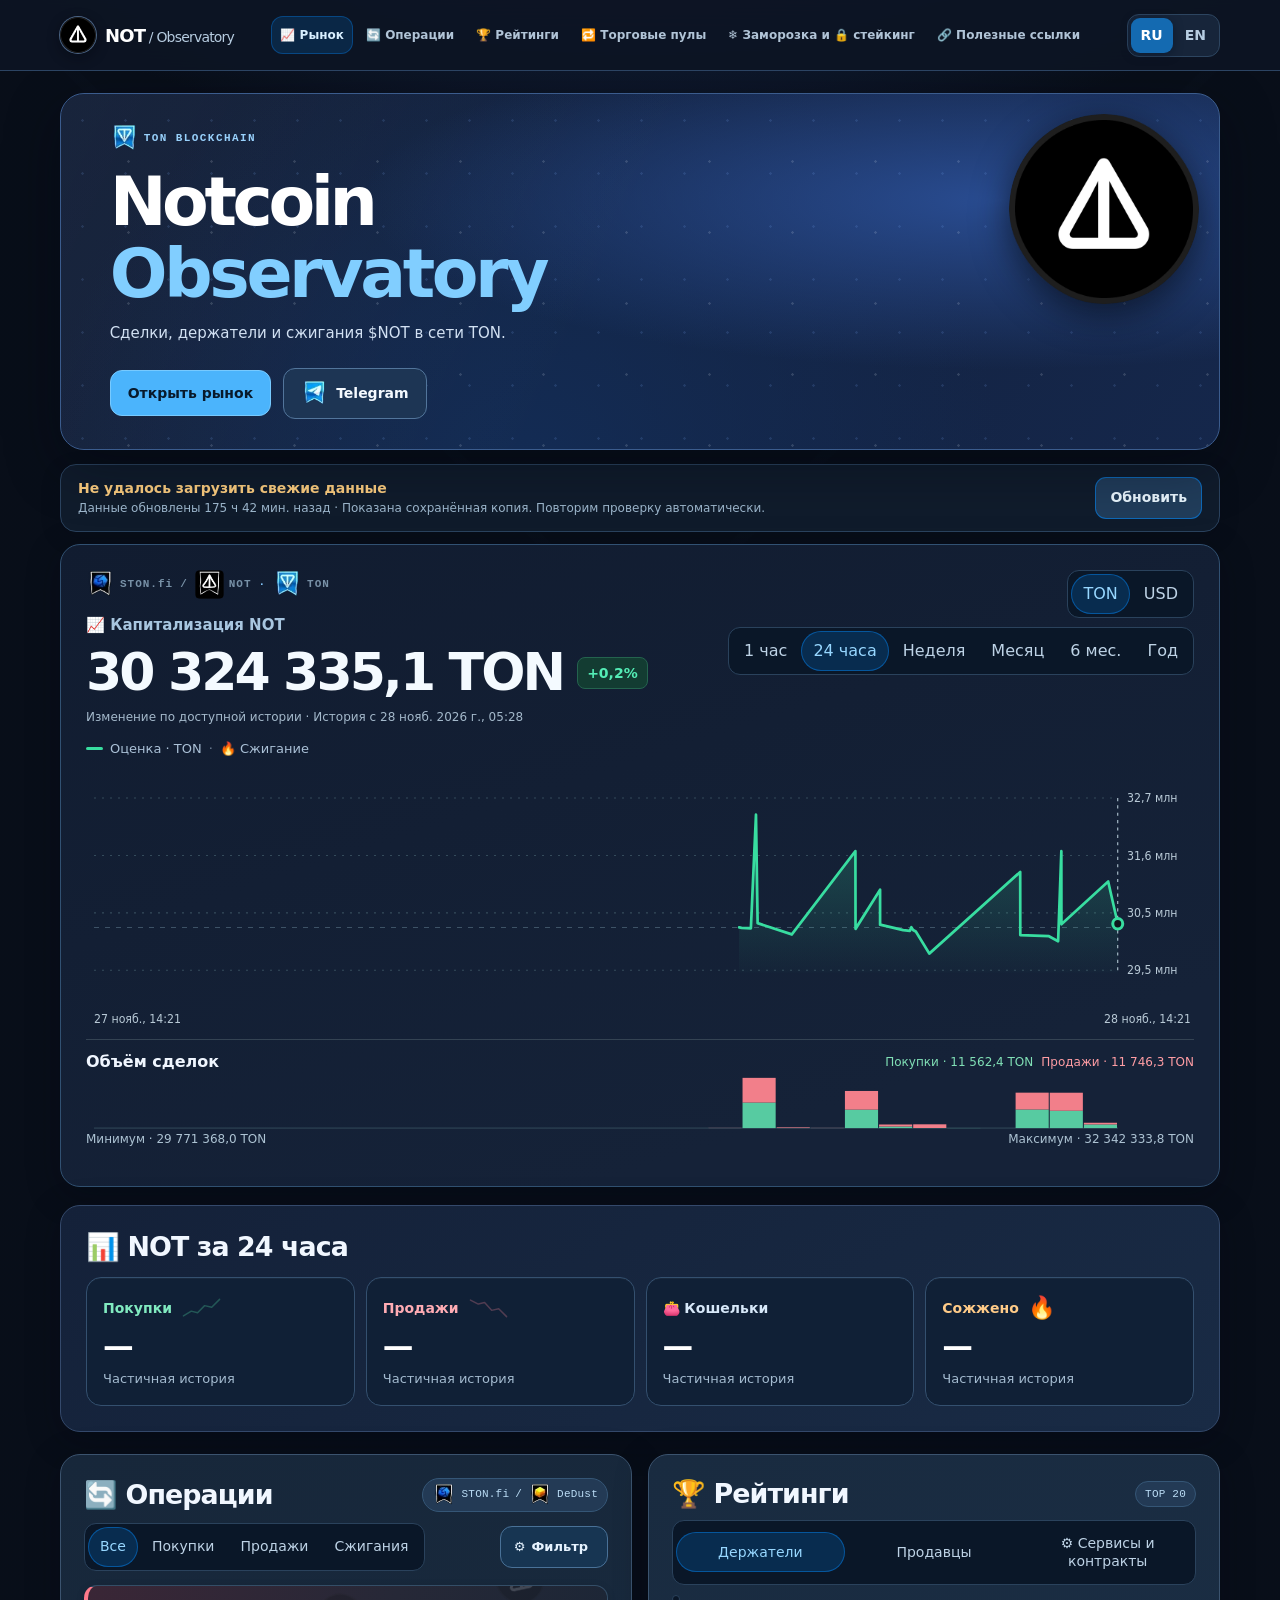
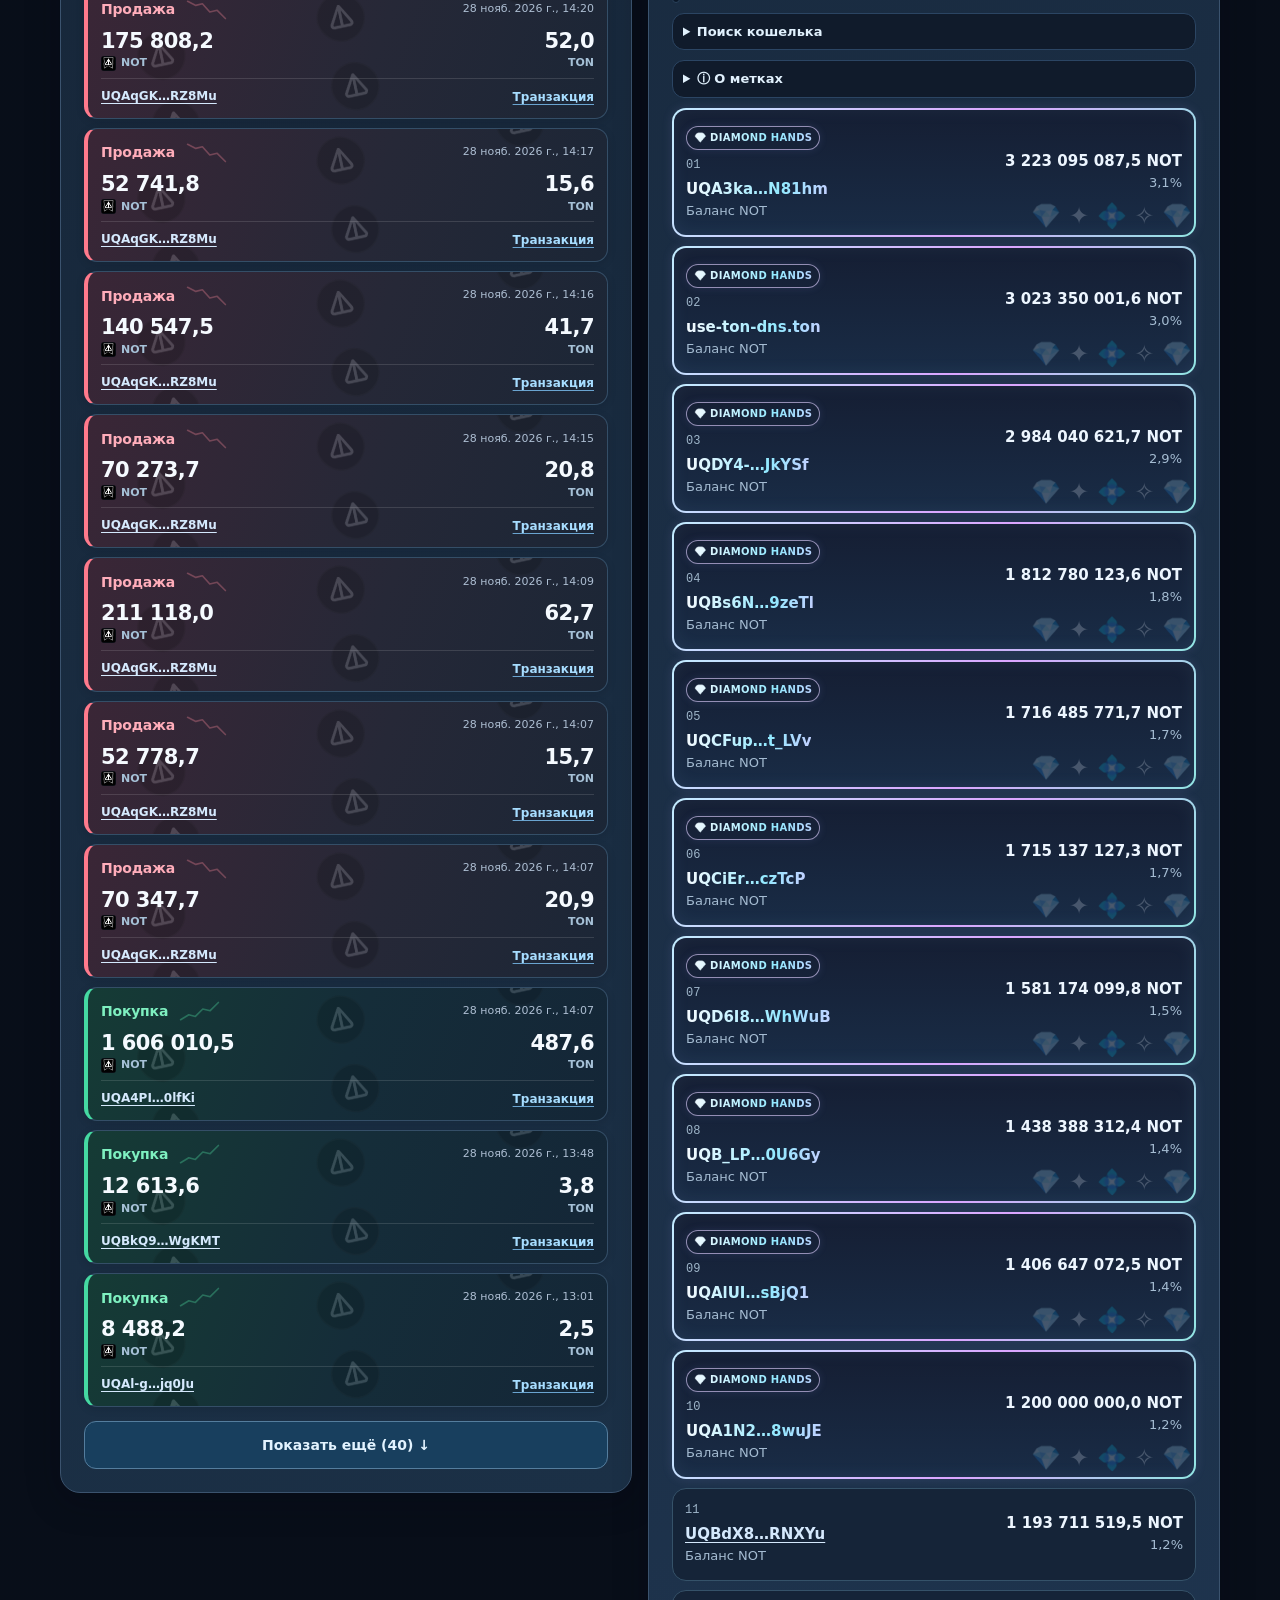
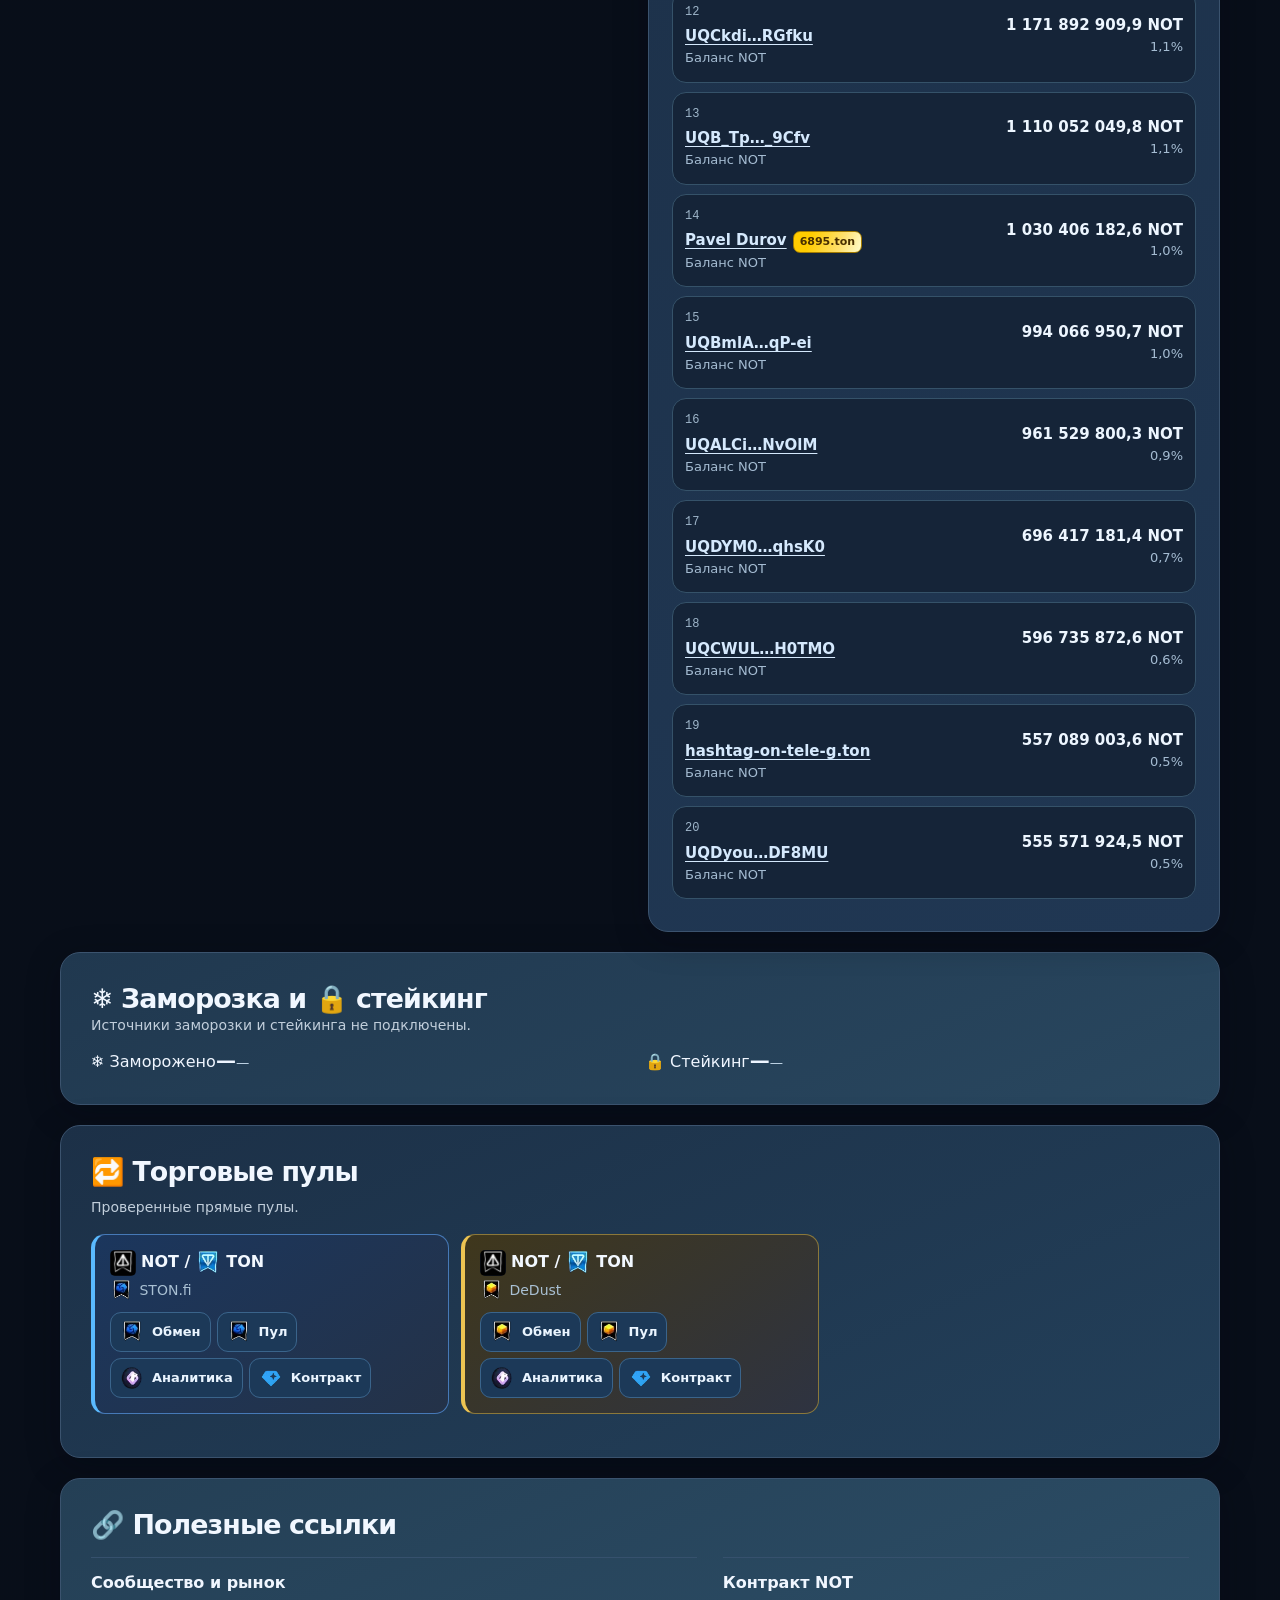
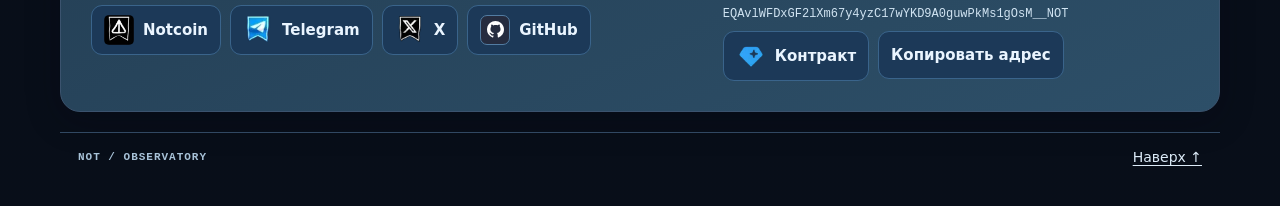
==== commit dd98d13a: "Refresh NOT snapshot" ====
--- a/index.html
+++ b/index.html
@@ -1209,7 +1209,7 @@
 <section id="links" class="panel resources"><h2 data-t="links"></h2><div class="resourcesGrid"><article><h3 data-t="projectResources"></h3><div class="resourceList"><a href="https://notcoin.org/" target="_blank" rel="noopener noreferrer">Notcoin</a><a href="https://t.me/notcoin" target="_blank" rel="noopener noreferrer">Telegram</a><a href="https://x.com/notcoin" target="_blank" rel="noopener noreferrer">X</a><a href="https://github.com/Freebielife/Notcoin">GitHub</a></div></article><article><h3 data-t="contractLabel"></h3><p class="contract" id="contractAddress"></p><div class="resourceList"><a id="contract" data-t="exploreContract"></a><button id="copy"></button></div></article></div></section>
 <footer><span>NOT / OBSERVATORY</span><a href="#top" data-t="up"></a></footer></main>
 
-<script id="snapshot" type="application/json">{"schema":1,"token":"EQAvlWFDxGF2lXm67y4yzC17wYKD9A0guwPkMs1gOsM__NOT","updated":1795873936,"errors":["pools"],"holders":{"totalSupply":"102452655868.343930134","holderCount":2855134,"holders":[{"wallet":"0:f8b8635d0786b77f9da660e65fd31d670a675dd4302facba692f46b571eb5360","name":null,"tokenAmount":"20165968867.969","share":19.683207523563993},{"wallet":"0:cf7ea235ed6f6517edce98026ef7618e9f6d81a1331d4e65ba718e2cd15f80ad","name":null,"tokenAmount":"10117011108.652975227","share":9.874815858023016},{"wallet":"0:3791a10cfca22538579d9a3a648b98b56e95bdcbde08fd1e1dba647d9f258df3","name":null,"tokenAmount":"3223095087.45632","share":3.145936101059338},{"wallet":"0:0116e7242111824deaeba2b8acb6c34e0484c45f5d75d75d75d75d75d75d75d7","name":"use-ton-dns.ton","tokenAmount":"3023350001.613102866","share":2.950972794202854},{"wallet":"0:d8e3e2ad5716b0654fd5bdaeca4ce865871f07a348c8d1a87279b613e58b8991","name":null,"tokenAmount":"2984040621.70917232","share":2.9126044575592},{"wallet":"0:6ce8da34fc8f0ac49da75bd8486a04248d149a1822129d2ea7b220b02069bdcd","name":null,"tokenAmount":"1812780123.563926635","share":1.7693832416540056},{"wallet":"0:85ba9ab88ba4fdc7db48d56bd5039c6a476f795ae947db7ba436be20102aedfc","name":null,"tokenAmount":"1716485771.705425079","share":1.6753941195152453},{"wallet":"0:a212b811feed94df4108d86e51ccb7cb00d3a1ccecfc8d75392b66e454eb5ccd","name":null,"tokenAmount":"1715137127.3201","share":1.674077760877302},{"wallet":"0:fa23c4ec38d7220168911cd89849f64cce105346b6cae235b512673752a8d685","name":null,"tokenAmount":"1581142099.79775845","share":1.543290494908784},{"wallet":"0:7f2cf3759281056287167ae29a0240d340c145c9c0ecf421abc0f2e99c943453","name":null,"tokenAmount":"1438388312.437205","share":1.4039541486221654},{"wallet":"0:255088f87a6bb4c2cb4f555ece1b72b0ee19674bb9570c2fcb3287d9bc27ec06","name":null,"tokenAmount":"1406647072.49963","share":1.37297277515893},{"wallet":"0:35376072a02379119a540c197b10d943881e252878751be9192c7f03811a7cc2","name":null,"tokenAmount":"1200000000","share":1.1712727111164905},{"wallet":"0:5d5fce5db47629f2a8470fc9e310aabd4db79cdc85f88c9027939a2d67629135","name":null,"tokenAmount":"1193711519.53343","share":1.1651347731457549},{"wallet":"0:a4762fecf035050359235f98ebafba0b1b449b55318ae3e439d98bddc3571119","name":null,"tokenAmount":"1171892909.869835","share":1.143838488067862},{"wallet":"0:7f4e9a326ed0f327d232d746f96c1e1ebe87596436bbfa4d9e0da57b0856bff4","name":null,"tokenAmount":"1110052049.770416362","share":1.0834780615125108},{"wallet":"0:d8cd999fb2b1b384e6ca254c3883375e23111a8b78c015b886286c31bf11e29d","name":null,"tokenAmount":"1030406182.647970205","share":1.005738869251068},{"wallet":"0:6694099298a73a19b7ac00f8b73e4ea2fa8a3250f5e0152d8b98bbf4b935ea3f","name":null,"tokenAmount":"994066950.72995","share":0.9702695770106426},{"wallet":"0:0b0a2452a32749ba409c4c286b248099a69a5565db99d0ddb039e5eead2f0dbc","name":null,"tokenAmount":"961529800.291917","share":0.938511346672676},{"wallet":"0:d833462f172dbed49e2f4ec9ff18a531f142810afb3603940a26df305535ea86","name":null,"tokenAmount":"696417181.4","share":0.6797453667720689},{"wallet":"0:c9959a997e1d4e4383d8db37b86d2101ce78dcf1f1b3904d9888fe572ef0efd4","name":null,"tokenAmount":"668452823.56526773","share":0.6524504590923035},{"wallet":"0:9650baefe1a7d54893516da54ee8b709a118ac76715aba39c1429b4a497047d1","name":null,"tokenAmount":"596735872.632305891","share":0.5824503694654213},{"wallet":"0:f405142df9074811bb23b91b0cab30e506450011f422c52843102a0a10e5d173","name":"hashtag-on-tele-g.ton","tokenAmount":"557089003.600724401","share":0.5437526229838373},{"wallet":"0:f2a2e706bf1295fa6388e30a99c431ce294aef002727946d013a85dfc1554317","name":null,"tokenAmount":"555571924.480179237","share":0.5422718618384214},{"wallet":"0:00812bcece3b8815ffb0ad0d9114e18ca6a5c01f581915c32a111fbc89bf8cda","name":"check-hashtag-on-tg.ton","tokenAmount":"531430241.149920005","share":0.5187081161007976},{"wallet":"0:3b865f3176d329c18280bb36477a2ece4a726955ace73bb27014b5588d8e00b7","name":null,"tokenAmount":"448612147.60193105","share":0.4378726386345874},{"wallet":"0:0a7f4c88ae52be3cd3bac932220b7572569846181afb2ce0f5a305cb3c3565b9","name":null,"tokenAmount":"421297110.992076","share":0.4112115078143615},{"wallet":"0:c539771840d7efa9aca87c450b0d5af9eb7e55ee4ad920c79af6699b199c247a","name":null,"tokenAmount":"387605881.924336","share":0.3783268268051794},{"wallet":"0:d887d0e2d1c4fc4126e71c970d33ab1896940000eae703bb1ab6cecc830777e3","name":null,"tokenAmount":"369155347.678828142","share":0.36031798741577636},{"wallet":"0:aff83b4b03bdc45352cee2e228d24155071a9409c2d8bdeb1f6a7f7383dfa2a3","name":null,"tokenAmount":"366708076.35","share":0.3579293023123145},{"wallet":"0:d5575d20c443df8eec85a6ee21a78ddb15995483b3343cc9983865ea719fe316","name":null,"tokenAmount":"358423627.938542944","share":0.34984317868648784},{"wallet":"0:3183d4febac2b7567f5ca800efa048ac527a92e93dd2bf048234b44980fa7f4f","name":null,"tokenAmount":"355943058.8295","share":0.34742199293193743},{"wallet":"0:66a1e72196d64d6faf48fa4b2ea861f67b0484d2d14a59caf701d8c286ce44e5","name":null,"tokenAmount":"355753138.938227998","share":0.3472366196103165},{"wallet":"0:07b1a983d23838b86d05b420a42813f624f2cb4f4d91694d8ebacf0f5f4b02ad","name":null,"tokenAmount":"354331370.87217649","share":0.3458488878292306},{"wallet":"0:b9fa0ddf3a9ff62c904f7835f7463fe35b5dd614b42d8b2f91a6648c85ee6f0b","name":null,"tokenAmount":"345193468.900239977","share":0.3369297418154083},{"wallet":"0:8aa45a92772b3a84c49ffbf4ebdd1d993514298b7503caee84a7ad3e1e894ba2","name":null,"tokenAmount":"344256698.656336384","share":0.3360153972960165},{"wallet":"0:06f3f073c255a49aa6fdcc89abf512638e065908b30e4173fd3d1d01d4f607bd","name":null,"tokenAmount":"333596870.58123851","share":0.3256107591880535},{"wallet":"0:779dcc815138d9500e449c5291e7f12738c23d575b5310000f6a253bd607384e","name":null,"tokenAmount":"330733018.471438706","share":0.3228154660006519},{"wallet":"0:f04667d6a374d15506b5e7d21c63079ed520408a49bfc2a94bbb9bae18c51f0f","name":null,"tokenAmount":"328714593.72465646","share":0.32084536114619505},{"wallet":"0:37727c979c695681d93753eb4c1e8a2b55884a001fd792ecf23fe104e03c8368","name":"hippie-on-telegram.ton","tokenAmount":"310657237.896986341","share":0.3032202877163031},{"wallet":"0:7a94bbb34b96c40d3aec17374d980e71726687e55db459f3dde80edcbdd140c5","name":null,"tokenAmount":"302783682.624813","share":0.29553522069149973},{"wallet":"0:6c25b5f2fe5ef1a6a1978f611f61a50883fd50a0822b19176445fca931823263","name":null,"tokenAmount":"300051006.183557837","share":0.29286796290487216},{"wallet":"0:eb6220d60c7fcc4e8c42be4688b5d86cf379c6bb9fed5f6f13f9d84ac331950d","name":null,"tokenAmount":"294998640","share":0.28793654737373126},{"wallet":"0:781c53aef2723c0eec9f08184f6a0216fc26da2acd8d3f7025a2633b76a2c417","name":null,"tokenAmount":"284767547.848324","share":0.27795038150525114},{"wallet":"0:c1d132e919b1f1d2facd60a721332062842c5f08853a79a6b35496c24e8a09d9","name":null,"tokenAmount":"278958791.051","share":0.27228068290340274},{"wallet":"0:c29ad3b9d091bc3ef63028733abd41f200d3781fa1a5b3d278f4edd25541ce35","name":null,"tokenAmount":"271478069.0004","share":0.2649790449056401},{"wallet":"0:dea2426f885320bd0a1c524fdbed0f9db77502ee4396b5a11aa839ce069789b7","name":null,"tokenAmount":"220949823.934452418","share":0.21566041608368108},{"wallet":"0:c8b0596f090b2415fe55ef2e0785f1c576992bfde436aeac75efcec3ab1f0fac","name":"hashtag-on-tele-gram.ton","tokenAmount":"215943649.113846061","share":0.21077408612163548},{"wallet":"0:a024c01d2eadc2b5e71f1aa298ddb2727bd923ac3a7a056fcc9d6ffbcf072525","name":null,"tokenAmount":"200897725.12725","share":0.19608835263910798},{"wallet":"0:f2fe13c6e35cb3cdbedaab5a79d0dc75f9c2a56503ccd017306b183525ff3e11","name":null,"tokenAmount":"195717868.47388722","share":0.1910324986844588},{"wallet":"0:5c32d6bcc25a56924d7ea54d6211bd6229e61538f4f1739eb93ef56c2496748a","name":null,"tokenAmount":"193238620.099959716","share":0.1886126020474078},{"wallet":"0:422ed218e151fe84a9fc33f8d9087a2aa45e8b0e5c7acc856caff9ab5eafc744","name":null,"tokenAmount":"181428103.81551928","share":0.17708482252393945},{"wallet":"0:f7713255ec127b64d5f215cbf290afc9e0960f69f423a098e9e166f9046eebc0","name":null,"tokenAmount":"165156251","share":0.1612025082221713},{"wallet":"0:be2449d19065cc5c5bd37d097d1dcdbe5cd2232e65f39047a942587e63ecc710","name":null,"tokenAmount":"163174692.68828425","share":0.15926838724217238},{"wallet":"0:4f01e104e8c785a23bc3d5c02d3e8dbb9044b37de6692882e3306cd7e7928d6e","name":null,"tokenAmount":"160749715.81","share":0.15690146287332005},{"wallet":"0:dd738899f1e2e6a0c74652ec3f2ba50deb453274f697375c3e3a98ef18c04411","name":null,"tokenAmount":"154650998.279505888","share":0.15094874502642378},{"wallet":"0:e0e620c8aa3f0ee311ccd2bb0bdba568fdae0e2999db95cfc423a2c9dfb9110b","name":null,"tokenAmount":"151318857.4157","share":0.1476963736402805},{"wallet":"0:ca6199cef68e24c14d745e362e5670f9a9fb5bdb818bc39e18d57a72ac3849aa","name":null,"tokenAmount":"148781715.232497055","share":0.14521996913744037},{"wallet":"0:fcde2201e0ca6aaf37b644c88b13bc20d3cf3e94f465d475069391cfe42b989e","name":null,"tokenAmount":"143342546.16","share":0.13991101054930322},{"wallet":"0:ee5ecd3eede65abf682a7493c9ff56fc6380718cf8509fdc5f5a443240e49f09","name":null,"tokenAmount":"139594138.710311154","share":0.13625233775266463},{"wallet":"0:a51ada258a52e80d1e8c99ec9d44d366ab9871367759a5f5e3e45b77a0d6673a","name":null,"tokenAmount":"139051120","share":0.13572231858848702},{"wallet":"0:c8bf49921e75f113a0bf0932195d192b89c189c2950d8393d753705a656d6716","name":null,"tokenAmount":"135284294.477697571","share":0.13204566863697872},{"wallet":"0:a5925726ddbcfb591b9006d737d6e770bcbe0b0c0d6f2a70020b72248cb222f6","name":null,"tokenAmount":"132959831.28","share":0.12977685171076395},{"wallet":"0:970ea5d31380a921a419fe9a0ee486cac2a05e64e68a9847abfea6bbcfdd5dd3","name":null,"tokenAmount":"131418893.00742285","share":0.12827280258727677},{"wallet":"0:8aba11fa14f28beae5b91d23c87d463650faad9f73406f47ea6db695d27cb30e","name":null,"tokenAmount":"130265534.851110543","share":0.12714705514174993},{"wallet":"0:d029ac2e28d0000ba349ba206c9f2afc7b0a822ee1666166af5283fb04857102","name":null,"tokenAmount":"122005940","share":0.11908519009676322},{"wallet":"0:e64e8d80ba7d25e348049e0e818a275700ba7011d00e7713731ce198437a79c7","name":null,"tokenAmount":"120026264.5","share":0.1171529068550833},{"wallet":"0:dc2ecf6117547c2c4494c898c045007ed25f7522be83f2b90018533dcd202a5d","name":null,"tokenAmount":"119981804.692484787","share":0.11710951138901325},{"wallet":"0:297f8b0dc5a3afdbc33439b812c2ccc16241574f582878f477f376c43e8fb6ab","name":null,"tokenAmount":"114697225.613315","share":0.11195144200137268},{"wallet":"0:8289cbfab66a31910d28f984f0105919cc75d113bfc5ca4357103bf59f00f90e","name":null,"tokenAmount":"110000000","share":0.10736666518567828},{"wallet":"0:2135d74c144db11e053966c20d7ed80e33e6cd9dbbf770ec22251d7752660237","name":null,"tokenAmount":"108309297.26162769","share":0.10571643686895711},{"wallet":"0:81f02d633205e6eeb8c71c5c4ab9702871fde28750cb4d67be515f52c221b7a6","name":null,"tokenAmount":"106520513.870457327","share":0.10397047589214356},{"wallet":"0:244c6b482f361bd24e61e79216a078648ae85e160bcfee282c572fecb71d3c62","name":null,"tokenAmount":"105099951.35","share":0.10258392079660478},{"wallet":"0:8f8b1713723fa0ae737aa46afb6b265b4623de1b11920ee9fb2de08999cbebfa","name":null,"tokenAmount":"104000017","share":0.10151031822312591},{"wallet":"0:27c9670b32c40ae9e0402b203fae26c7f23b56445d1f598c5897517e95101fc2","name":null,"tokenAmount":"101976140.857681318","share":0.09953489247631125},{"wallet":"0:b77d0775936f52877aa8ddcdc5c0ad1f4c0e4dd6e1322395ffc32652667d0093","name":null,"tokenAmount":"100362979","share":0.09796034875754782},{"wallet":"0:1b686caf6350592b745a6acf34de595c547e7067adbf165b86d39ea3f2498c85","name":null,"tokenAmount":"93319788.642659671","share":0.09108576820358821},{"wallet":"0:cd56caa20d21e150a3c2a7ab5fd24457bd8a4691768a98db57289e67c6250fa9","name":null,"tokenAmount":"92328022.036567962","share":0.09011774390232835},{"wallet":"0:b1f8a4b80b6f00e87a19e559c3afc933715f3d61c2ea57377b58dbe3fc57c158","name":null,"tokenAmount":"90860657.9757","share":0.08868550766752192},{"wallet":"0:17aba11df0a6c34321713523b07e92487c2c8816c7e6c8c7a6ceafe5092129ad","name":null,"tokenAmount":"90181314.378322948","share":0.08802242715328905},{"wallet":"0:7e0f980a07cdf29c909fdb8ca183f95c5aaed7eed8cd43a8d7cf4b97b6490f4a","name":null,"tokenAmount":"83647439.870234981","share":0.08164496972896979},{"wallet":"0:fad82d83fb218f895b1aa16f65a03fc873222ddebc62c7c41d50a71f50711022","name":null,"tokenAmount":"82848701.79624916","share":0.08086535297114533},{"wallet":"0:455e5158217ca3b0d9267572353ad4904033fb8249d8a7ecd538a64d1b31421e","name":null,"tokenAmount":"82211561.06307","share":0.08024346500955075},{"wallet":"0:748da5a458ee380ed69fecbec0d72c1ff64bd0ff546d9e1945d08e3c46c0a695","name":null,"tokenAmount":"79954728.9357","share":0.07804066010591787},{"wallet":"0:891959f97f3da51abb86dd051f2a1534eccbca1c4871421ce17a2caf48596b6b","name":null,"tokenAmount":"79935111.65","share":0.07802151244641238},{"wallet":"0:9cb9b289151d61f6775cd5783dcab3fe478a8fe17807ccfb57a876d45d91f484","name":null,"tokenAmount":"78078924.192735145","share":0.07620976101690319},{"wallet":"0:52317cecef2913bb534943d0959e2bf4f32163b3155d2e4bc6553653f1829c45","name":null,"tokenAmount":"73286421.9329","share":0.07153198842114566},{"wallet":"0:f084fde8cc2a6ac6c82ba0dc82d6e071968aa1f10eb40b795340836b9405ffde","name":null,"tokenAmount":"70639050.5189049","share":0.06894799350997706},{"wallet":"0:c7b93d8a8aee6cbee38043d25dbb48ca690d13070c310dffb7a2ec4797cf9179","name":null,"tokenAmount":"70503238.958756318","share":0.0688154331980969},{"wallet":"0:c4625d9d987494da9be8484f024be3f092318d72bab703abfe07b5fa2f2e3839","name":null,"tokenAmount":"70000000","share":0.06832424148179526},{"wallet":"0:f1b3881363fa4bb85b26fc3e4301ba1c2f799c44bb163eee5ae4094cdfaa3597","name":null,"tokenAmount":"69345961.38754332","share":0.06768586016613944},{"wallet":"0:822e7a66185ca8d655b7e6fc1d650ad1ffdfe3b7992034d6e1378dedb1c78bab","name":null,"tokenAmount":"69233572.745","share":0.06757616204109743},{"wallet":"0:1c949d21b15e854d1d576e98b3abd2f1e931e6b5ab543094d9278c1d73ea2e4b","name":null,"tokenAmount":"65183274.659603505","share":0.06362282569167052},{"wallet":"0:847ef8d4c68a679139057c047d2c4bd0870126ff50843935166aeb15d817e74d","name":null,"tokenAmount":"62648365.74","share":0.06114860098942271},{"wallet":"0:2ff7bdacdb3b76ca4cc5a12002590174b9c46b80de2cb6a40c9c0042b9a333f2","name":null,"tokenAmount":"60492901.32","share":0.0590447371103156},{"wallet":"0:22146949b601782bbf0c02500f92675705194bac2c7d311f19bd0047eee323ab","name":null,"tokenAmount":"60489708","share":0.05904162023650405},{"wallet":"0:834fd7424f9da975fb0b356d1eeaa3f94f7720abb338520ef6ce419880fd7bb6","name":null,"tokenAmount":"60012886.529394921","share":0.058576213589342244},{"wallet":"0:06d5f1a5e50c7792afb5f05df74c5b088d903b64249d02c864d253e676b2ff66","name":null,"tokenAmount":"60000000","share":0.058563635555824514},{"wallet":"0:7ae19bce0017da763595df305357e0695ce72863e1df75ce6297d419803a136d","name":null,"tokenAmount":"59943483.266999","share":0.05850847179991991},{"wallet":"0:6cf8a5051a992ee14288dcf74aa00fc0d733431d90cf4b7975e8df06048f93ba","name":null,"tokenAmount":"59535904.683063616","share":0.05811065040575406},{"wallet":"0:2b85ef70673e0d6252dd6891c91d7ef47f150a85496600fdadd6748671fda4dd","name":null,"tokenAmount":"58276570","share":0.05688146344872494}],"asOf":1795873864},"trades":{"rows":[{"kind":"buy","time":1795873723,"tx":"4e7fa122d8bee70148ae986af3004ec9e0e06fd25f10b197c1c20e2c0a90df27","lt":"119649267000028","wallet":"0:6443d21124618f7a702bc7faa93e0786fd3494ec9673d48df78d64c9ddb15680","tokenAmount":"12613.570560488","ton":"3.75","dex":"DeDust","pool":"EQCUhnOllvxtLDEj3_9k0yMeTQ4Wv6rFBtXr2wnzKzucZeER"},{"kind":"buy","time":1795870913,"tx":"7917305a165a260b9db960899ea698e56f99775e6dbc8a457f9ff83d9151d0eb","lt":"119642237000012","wallet":"0:25fa09716cdee4ebd95fe577c3765af6357ad54279771fddc2f2a71fca1be3ab","tokenAmount":"8488.197141265","ton":"2.533461945","dex":"DeDust","pool":"EQCUhnOllvxtLDEj3_9k0yMeTQ4Wv6rFBtXr2wnzKzucZeER"},{"kind":"sell","time":1795870890,"tx":"234eb281b9fd17013fb10fa0ce622dacad3832d78abe642089c36fa3096f0b7c","lt":"119642178000003","wallet":"0:dae15ccba7159b092a72a3a535a5f8b2bbc788fd2d83b1d3065dc6f37def233a","tokenAmount":"889844.701801181","ton":"263.29288882","dex":"STON.fi","pool":"EQCaY8Ifl2S6lRBMBJeY35LIuMXPc8JfItWG4tl7lBGrSoR2"},{"kind":"sell","time":1795870885,"tx":"525bb01bb6d00200d9290c974d9d8609eb8fb99fe7f8dbeb33cab0df8003d5a4","lt":"119642166000145","wallet":"0:2a18ac1734f34579e6a6c2a9e738bb5799d21e7a73ef106895c00c34549a9167","tokenAmount":"139811.0616","ton":"41.594473965","dex":"DeDust","pool":"EQCUhnOllvxtLDEj3_9k0yMeTQ4Wv6rFBtXr2wnzKzucZeER"},{"kind":"buy","time":1795870885,"tx":"528e9939449c2436552f7e06b7e350238cfe2aec4ff42175b390083bf53c8370","lt":"119642166000092","wallet":"0:62cbdf583f4e04317f7604aab23eb1c603718e064310c6e84c166c5a17e6b24d","tokenAmount":"18547.817175664","ton":"5.568839665","dex":"DeDust","pool":"EQCUhnOllvxtLDEj3_9k0yMeTQ4Wv6rFBtXr2wnzKzucZeER"},{"kind":"sell","time":1795870884,"tx":"362ff780067785437201011562b613e284bd63953751842d0c790ab3e9c71aa5","lt":"119642165000001","wallet":"0:0d5424cf2c6a70f6b669cef3de8e6c489f6d4d39946486bdb0b0d2aed566f275","tokenAmount":"699140.76546662","ton":"208.078602985","dex":"STON.fi","pool":"EQCaY8Ifl2S6lRBMBJeY35LIuMXPc8JfItWG4tl7lBGrSoR2"},{"kind":"buy","time":1795870884,"tx":"618d2f614f19b015d297467210465450458993d962cbe16da010c370d87b8c05","lt":"119642165000105","wallet":"0:6fcf11faf19fa20dc1c2151650c8100b877a8d92606e4d706bbb24fa4436216b","tokenAmount":"110008.337864811","ton":"32.883273926","dex":"DeDust","pool":"EQCUhnOllvxtLDEj3_9k0yMeTQ4Wv6rFBtXr2wnzKzucZeER"},{"kind":"sell","time":1795870883,"tx":"4b89e8a1bfb4371a2232bd9724f165994fab281a76eec0dbdfef5de6c37ff17a","lt":"119642162000023","wallet":"0:74e69791b52673c79a75c399dd876cb8b9d094b2561f41954ac3b0fca48e6624","tokenAmount":"5074685","ton":"1547.241090297","dex":"STON.fi","pool":"EQCaY8Ifl2S6lRBMBJeY35LIuMXPc8JfItWG4tl7lBGrSoR2"},{"kind":"sell","time":1795870883,"tx":"51fb32a0adb39e0e944c215f3e07e0842aff6124f7462d4f4555134f1c51a0d6","lt":"119642162000023","wallet":"0:2a18ac1734f34579e6a6c2a9e738bb5799d21e7a73ef106895c00c34549a9167","tokenAmount":"349771.9584","ton":"104.502254929","dex":"STON.fi","pool":"EQCaY8Ifl2S6lRBMBJeY35LIuMXPc8JfItWG4tl7lBGrSoR2"},{"kind":"buy","time":1795870883,"tx":"7bcb5b2a5dd0b34966bfdadb79941842b3ca30621a425a9fdef644089412d141","lt":"119642162000001","wallet":"0:06f323e1d2ae7b28b5a714bbd9285618928233d6dad9b37674a850d935528491","tokenAmount":"7470547.346592603","ton":"2309.227372514","dex":"STON.fi","pool":"EQCaY8Ifl2S6lRBMBJeY35LIuMXPc8JfItWG4tl7lBGrSoR2"},{"kind":"sell","time":1795870883,"tx":"cc1a049826df21024b7c8b997083f5ed0fbf4f58c15e2340ab371a4b34f57026","lt":"119642162000023","wallet":"0:c2efabe7a91bb642f030b4dbe21f0b03f1337e956415ea25ced0a8734068b6b8","tokenAmount":"916666","ton":"280.421470479","dex":"DeDust","pool":"EQCUhnOllvxtLDEj3_9k0yMeTQ4Wv6rFBtXr2wnzKzucZeER"},{"kind":"sell","time":1795870610,"tx":"2787b178abd3ff342cbcf95bc68fd3b6964ce4faba448dc27adfa1ce3111f28c","lt":"119641478000001","wallet":"0:7009e05faa518e9af2360b9786bfb6e7633c7cc3ced8060c1c7b6f1a59e4fa0c","tokenAmount":"104.4","ton":"0.030572013","dex":"STON.fi","pool":"EQCaY8Ifl2S6lRBMBJeY35LIuMXPc8JfItWG4tl7lBGrSoR2"},{"kind":"sell","time":1795869838,"tx":"f3f47be671eee80af6664830280866cd6b5f4117c208acc3081ea2db33e7e44b","lt":"119639545000001","wallet":"0:736c89b1075f154e15b08d208cd26bfe6b7c0c1433d5ac7528f61de12b664484","tokenAmount":"13270.752238198","ton":"3.898066161","dex":"STON.fi","pool":"EQCaY8Ifl2S6lRBMBJeY35LIuMXPc8JfItWG4tl7lBGrSoR2"},{"kind":"buy","time":1795869118,"tx":"6c8eac25a7568b0e83c507936b3a35559af7a466e9ebdf4f8f59f0270333ca8a","lt":"119637744000001","wallet":"0:2a18ac1734f34579e6a6c2a9e738bb5799d21e7a73ef106895c00c34549a9167","tokenAmount":"52481.924298719","ton":"15.447632","dex":"DeDust","pool":"EQCUhnOllvxtLDEj3_9k0yMeTQ4Wv6rFBtXr2wnzKzucZeER"},{"kind":"buy","time":1795868135,"tx":"1a7730a9c3050527811d69d82689589d4d3e9529b2248a3dc334b81040c36c1f","lt":"119635285000017","wallet":"0:2a18ac1734f34579e6a6c2a9e738bb5799d21e7a73ef106895c00c34549a9167","tokenAmount":"52670.477552498","ton":"15.447632","dex":"DeDust","pool":"EQCUhnOllvxtLDEj3_9k0yMeTQ4Wv6rFBtXr2wnzKzucZeER"},{"kind":"sell","time":1795867441,"tx":"ca57c103be2a5f061629ec6c456fbe5bf12e0b710d096dae66ca2c2ba19faf39","lt":"119633549000043","wallet":"0:2a18ac1734f34579e6a6c2a9e738bb5799d21e7a73ef106895c00c34549a9167","tokenAmount":"69905.0312","ton":"20.585622164","dex":"DeDust","pool":"EQCUhnOllvxtLDEj3_9k0yMeTQ4Wv6rFBtXr2wnzKzucZeER"},{"kind":"sell","time":1795867420,"tx":"d7151328ddb90a01e344b906e0e4be32bba76af79e6d33ac50256d7a141f1982","lt":"119633497000013","wallet":"0:94a047719daa26475e77afa2b97c394f5ed73716d3197ef5aac4393921d24841","tokenAmount":"167913.604159199","ton":"49.354712941","dex":"STON.fi","pool":"EQCaY8Ifl2S6lRBMBJeY35LIuMXPc8JfItWG4tl7lBGrSoR2"},{"kind":"sell","time":1795867418,"tx":"4938580563358503d5974691fda921161678c58cf8d805e1b4755ade31c532d4","lt":"119633492000011","wallet":"0:010a23681262609e11cd344215106b9561646c8110921565a7bfa24d390230fe","tokenAmount":"7754.431141568","ton":"2.280716211","dex":"STON.fi","pool":"EQCaY8Ifl2S6lRBMBJeY35LIuMXPc8JfItWG4tl7lBGrSoR2"},{"kind":"sell","time":1795867417,"tx":"8b3fb79f67c6f80f506660b3732f373e7149ad4c5241a43ab9d5e72c7635b599","lt":"119633489000036","wallet":"0:7321ea4a66c5e5e66c5adbc7707ee26de4c26a19c3af022feae163260f8ede3a","tokenAmount":"31481.994697629","ton":"9.260749145","dex":"STON.fi","pool":"EQCaY8Ifl2S6lRBMBJeY35LIuMXPc8JfItWG4tl7lBGrSoR2"},{"kind":"sell","time":1795867417,"tx":"cbddbf51f39ebb22ee70057b6fcee85f16979d710615deea9916edd75d07a802","lt":"119633489000053","wallet":"0:840ea3fbd53c4e48c26b418d8a64d141122e2b1a7a2c3f42a1c16d099a113d8e","tokenAmount":"355.708437563","ton":"0.10500031","dex":"DeDust","pool":"EQCUhnOllvxtLDEj3_9k0yMeTQ4Wv6rFBtXr2wnzKzucZeER"},{"kind":"sell","time":1795867417,"tx":"d24626e2ba0cd532bf7ca5d031d147702b33c403e2ed58938230b20dcba8505c","lt":"119633489000008","wallet":"0:e1e3358a985a19b447f40d1f2bd104dc03c25be10508971e7f309273b932ebae","tokenAmount":"275303.536403264","ton":"81.290500967","dex":"STON.fi","pool":"EQCaY8Ifl2S6lRBMBJeY35LIuMXPc8JfItWG4tl7lBGrSoR2"},{"kind":"sell","time":1795867417,"tx":"da621d1a1deb6614b7db361d3c5d52aeab09bccef10628bd8f8c70f01c6a9340","lt":"119633489000022","wallet":"0:48953dfc6edb28aef1296835ffedfea483926121048f9ce86333923daa277295","tokenAmount":"181706.203833803","ton":"53.563483283","dex":"STON.fi","pool":"EQCaY8Ifl2S6lRBMBJeY35LIuMXPc8JfItWG4tl7lBGrSoR2"},{"kind":"sell","time":1795867417,"tx":"e18135d890f7c94d6bc14ce39255a5b295f49a68d80b8b3d08d18d7d953c9074","lt":"119633489000036","wallet":"0:07e0dfa1eb6e8f1460d7c03a88b5ff71e19d410a93471626a28a0ea5df031db6","tokenAmount":"180511.959726942","ton":"53.140810575","dex":"STON.fi","pool":"EQCaY8Ifl2S6lRBMBJeY35LIuMXPc8JfItWG4tl7lBGrSoR2"},{"kind":"buy","time":1795867412,"tx":"15020bdd4583fe386138f54df5861e8ebb3db63263ff6e9afdc8c3bf4fdf9b69","lt":"119633477000001","wallet":"0:6fcf11faf19fa20dc1c2151650c8100b877a8d92606e4d706bbb24fa4436216b","tokenAmount":"182582.305583005","ton":"53.172566993","dex":"DeDust","pool":"EQCUhnOllvxtLDEj3_9k0yMeTQ4Wv6rFBtXr2wnzKzucZeER"},{"kind":"buy","time":1795867412,"tx":"c20b98294278243e4607faeb90ac6311422d86a38b752ab5034073fe621aed37","lt":"119633477000042","wallet":"0:07e0dfa1eb6e8f1460d7c03a88b5ff71e19d410a93471626a28a0ea5df031db6","tokenAmount":"180339.265915921","ton":"53.172566993","dex":"DeDust","pool":"EQCUhnOllvxtLDEj3_9k0yMeTQ4Wv6rFBtXr2wnzKzucZeER"},{"kind":"buy","time":1795867412,"tx":"e1ef187216c48e4e7daf653111a2d0f0bacadcccdbc6b648718a0e7fc8980d5a","lt":"119633476000138","wallet":"0:17159dab0539e6a80a75307b2ceb8dec55dea92dcac31ba71ff734a66028958f","tokenAmount":"29936.029465324","ton":"8.6555172","dex":"DeDust","pool":"EQCUhnOllvxtLDEj3_9k0yMeTQ4Wv6rFBtXr2wnzKzucZeER"},{"kind":"sell","time":1795867411,"tx":"0ca31c2c7d35eb28f353df7d57d9840c25095b94bfb60ce2ae889c09dce7f917","lt":"119633474000046","wallet":"0:840ea3fbd53c4e48c26b418d8a64d141122e2b1a7a2c3f42a1c16d099a113d8e","tokenAmount":"446680.494190466","ton":"137.747820136","dex":"DeDust","pool":"EQCUhnOllvxtLDEj3_9k0yMeTQ4Wv6rFBtXr2wnzKzucZeER"},{"kind":"buy","time":1795867411,"tx":"18cc3365f736a5095ae0bc0453cd3f3e67790ebeea9a0ce109d56f6b5b954fb7","lt":"119633474000024","wallet":"0:06f323e1d2ae7b28b5a714bbd9285618928233d6dad9b37674a850d935528491","tokenAmount":"7525034.012756486","ton":"2297.608249559","dex":"STON.fi","pool":"EQCaY8Ifl2S6lRBMBJeY35LIuMXPc8JfItWG4tl7lBGrSoR2"},{"kind":"sell","time":1795867411,"tx":"620c0bb4a2af6b35f5ffd0f6f204c86b615c3c932d598733d07e7fa5ea448e34","lt":"119633474000083","wallet":"0:74e69791b52673c79a75c399dd876cb8b9d094b2561f41954ac3b0fca48e6624","tokenAmount":"5074685","ton":"1528.534466097","dex":"STON.fi","pool":"EQCaY8Ifl2S6lRBMBJeY35LIuMXPc8JfItWG4tl7lBGrSoR2"},{"kind":"sell","time":1795867411,"tx":"68546c969220a81464641d1464c2e3da2fa272687f884b3cde40b03f4ae7c033","lt":"119633474000083","wallet":"0:e560f9d2ee7dc22c48c14424f2f57cae8d0655e4a427056ccb8d00ceaa1e1dbc","tokenAmount":"259081.766342311","ton":"75.116961914","dex":"DeDust","pool":"EQCUhnOllvxtLDEj3_9k0yMeTQ4Wv6rFBtXr2wnzKzucZeER"},{"kind":"buy","time":1795867411,"tx":"b52f0b31d471a84303278e6bdec42b5a629d58757e94ec6cc4b45f513e002344","lt":"119633474000083","wallet":"0:e560f9d2ee7dc22c48c14424f2f57cae8d0655e4a427056ccb8d00ceaa1e1dbc","tokenAmount":"259081.766342311","ton":"75.490983217","dex":"DeDust","pool":"EQCUhnOllvxtLDEj3_9k0yMeTQ4Wv6rFBtXr2wnzKzucZeER"},{"kind":"sell","time":1795867411,"tx":"bf5952e1e1758b0979169249fceb22c6a154271f7b74f1a6ea8b3a621a1b3736","lt":"119633474000083","wallet":"0:c2efabe7a91bb642f030b4dbe21f0b03f1337e956415ea25ced0a8734068b6b8","tokenAmount":"916666","ton":"269.735934805","dex":"DeDust","pool":"EQCUhnOllvxtLDEj3_9k0yMeTQ4Wv6rFBtXr2wnzKzucZeER"},{"kind":"buy","time":1795862469,"tx":"c8033f79960490064becc53f50d96658c57b437fe144527e540c53db46a16df9","lt":"119621109000001","wallet":"0:134a990e60c34ea74c4dc8e5433ceab0bb6782d1dff0e70e5c758f15cc63bba5","tokenAmount":"20464.223515337","ton":"6","dex":"DeDust","pool":"EQCUhnOllvxtLDEj3_9k0yMeTQ4Wv6rFBtXr2wnzKzucZeER"},{"kind":"buy","time":1795862349,"tx":"582452e1f02e3c021272d1579b2401c1e60e2a2075b7b43f5484191f9d07a6c0","lt":"119620809000003","wallet":"0:134a990e60c34ea74c4dc8e5433ceab0bb6782d1dff0e70e5c758f15cc63bba5","tokenAmount":"20492.792761229","ton":"6","dex":"DeDust","pool":"EQCUhnOllvxtLDEj3_9k0yMeTQ4Wv6rFBtXr2wnzKzucZeER"},{"kind":"buy","time":1795859753,"tx":"59dd25c70b2b01171f57dbf9fddbc8403685dd471598b5dbd90e29b4e73d5618","lt":"119614314000001","wallet":"0:010a23681262609e11cd344215106b9561646c8110921565a7bfa24d390230fe","tokenAmount":"6163.684371417","ton":"1.802928692","dex":"DeDust","pool":"EQCUhnOllvxtLDEj3_9k0yMeTQ4Wv6rFBtXr2wnzKzucZeER"},{"kind":"sell","time":1795859739,"tx":"43f2b1b60aedb90b9d567e596077a41f025ddcf5c4ccbf7de2f400ba68e238ca","lt":"119614280000016","wallet":"0:83770e92f3dcf4fc660a264a11f173eaa25d75bd64ed9a8bd093fe6a986004c7","tokenAmount":"444597.007575052","ton":"129.193928709","dex":"STON.fi","pool":"EQCaY8Ifl2S6lRBMBJeY35LIuMXPc8JfItWG4tl7lBGrSoR2"},{"kind":"sell","time":1795859739,"tx":"7add929bca8bd32290bdde666e79ee67658f03a906475d6b1f0011043aa30617","lt":"119614280000016","wallet":"0:83770e92f3dcf4fc660a264a11f173eaa25d75bd64ed9a8bd093fe6a986004c7","tokenAmount":"79136.067669442","ton":"23.019887801","dex":"DeDust","pool":"EQCUhnOllvxtLDEj3_9k0yMeTQ4Wv6rFBtXr2wnzKzucZeER"},{"kind":"sell","time":1795859603,"tx":"b1abb8feaf810201942adfa96d9024a0cfb2420dcda9ea3cb81b0d2e02c9e45c","lt":"119613939000029","wallet":"0:2a18ac1734f34579e6a6c2a9e738bb5799d21e7a73ef106895c00c34549a9167","tokenAmount":"104930.988","ton":"30.552514636","dex":"STON.fi","pool":"EQCaY8Ifl2S6lRBMBJeY35LIuMXPc8JfItWG4tl7lBGrSoR2"},{"kind":"sell","time":1795859536,"tx":"fbd8582cd023ef0ca937e075c7d79c02a7b7fd33feeea30f58649fc5b74aa91e","lt":"119613771000001","wallet":"0:2a18ac1734f34579e6a6c2a9e738bb5799d21e7a73ef106895c00c34549a9167","tokenAmount":"69978.972","ton":"20.388608257","dex":"STON.fi","pool":"EQCaY8Ifl2S6lRBMBJeY35LIuMXPc8JfItWG4tl7lBGrSoR2"},{"kind":"sell","time":1795859346,"tx":"0c3a160931a21e3d454fc5dd065461c45b5d18d685f8a44cc797fd541b76ecb6","lt":"119613296000001","wallet":"0:2a18ac1734f34579e6a6c2a9e738bb5799d21e7a73ef106895c00c34549a9167","tokenAmount":"69953.992","ton":"20.452260075","dex":"DeDust","pool":"EQCUhnOllvxtLDEj3_9k0yMeTQ4Wv6rFBtXr2wnzKzucZeER"},{"kind":"sell","time":1795859054,"tx":"171d9573119208013f9838d63fe2bfafc1c942e973706bc87ce8d7a8bcb9cf43","lt":"119612565000027","wallet":"0:2a18ac1734f34579e6a6c2a9e738bb5799d21e7a73ef106895c00c34549a9167","tokenAmount":"140006.9048","ton":"41.028581277","dex":"STON.fi","pool":"EQCaY8Ifl2S6lRBMBJeY35LIuMXPc8JfItWG4tl7lBGrSoR2"},{"kind":"buy","time":1795859048,"tx":"248e187f188fae1459fcab064ee6a08081d359ec5a6673908b9e008d0dbce367","lt":"119612552000027","wallet":"0:c22fb4c48763f8ec6807d722159945bb2ad3a31b7e0d972ff24f03bc48e06554","tokenAmount":"9999.693476306","ton":"2.944245","dex":"DeDust","pool":"EQCUhnOllvxtLDEj3_9k0yMeTQ4Wv6rFBtXr2wnzKzucZeER"},{"kind":"buy","time":1795859003,"tx":"2240528873d5f5288821fccc47ce84eca234192494b117f683da1d13ace34465","lt":"119612439000020","wallet":"0:25fa09716cdee4ebd95fe577c3765af6357ad54279771fddc2f2a71fca1be3ab","tokenAmount":"16894.546742179","ton":"4.969755087","dex":"DeDust","pool":"EQCUhnOllvxtLDEj3_9k0yMeTQ4Wv6rFBtXr2wnzKzucZeER"},{"kind":"sell","time":1795858998,"tx":"56643d5254ce911828c5e33e5b261ef753491637514a208a25a48e20d762b703","lt":"119612426000010","wallet":"0:2a18ac1734f34579e6a6c2a9e738bb5799d21e7a73ef106895c00c34549a9167","tokenAmount":"70027.9328","ton":"20.533962841","dex":"DeDust","pool":"EQCUhnOllvxtLDEj3_9k0yMeTQ4Wv6rFBtXr2wnzKzucZeER"},{"kind":"sell","time":1795858862,"tx":"90dd7800ea6d6d06537397d9a7751b30cfadfb2cfcfc618fcee28042524c49c5","lt":"119612086000025","wallet":"0:2a18ac1734f34579e6a6c2a9e738bb5799d21e7a73ef106895c00c34549a9167","tokenAmount":"315125.6976","ton":"92.500560612","dex":"STON.fi","pool":"EQCaY8Ifl2S6lRBMBJeY35LIuMXPc8JfItWG4tl7lBGrSoR2"},{"kind":"sell","time":1795858857,"tx":"fb2241f4a888f00a0f77acf8dff4576bd6d5ca8165a19b2a93dabac8cbd10e82","lt":"119612073000011","wallet":"0:2a18ac1734f34579e6a6c2a9e738bb5799d21e7a73ef106895c00c34549a9167","tokenAmount":"69930.0112","ton":"20.555795462","dex":"STON.fi","pool":"EQCaY8Ifl2S6lRBMBJeY35LIuMXPc8JfItWG4tl7lBGrSoR2"},{"kind":"sell","time":1795858630,"tx":"c677798ddc524c32643118529f5201b0436af208e0c2e684d54ffbefa4532328","lt":"119611505000010","wallet":"0:2a18ac1734f34579e6a6c2a9e738bb5799d21e7a73ef106895c00c34549a9167","tokenAmount":"52374.0672","ton":"15.421640243","dex":"DeDust","pool":"EQCUhnOllvxtLDEj3_9k0yMeTQ4Wv6rFBtXr2wnzKzucZeER"},{"kind":"sell","time":1795858608,"tx":"5d90f8f4da0b1404f74d0dab1332519c0935b0760d722d760a03cf58259145fb","lt":"119611451000030","wallet":"0:dae15ccba7159b092a72a3a535a5f8b2bbc788fd2d83b1d3065dc6f37def233a","tokenAmount":"225545.233636823","ton":"66.370474973","dex":"STON.fi","pool":"EQCaY8Ifl2S6lRBMBJeY35LIuMXPc8JfItWG4tl7lBGrSoR2"},{"kind":"sell","time":1795858604,"tx":"17e39849b0f8f30158b677226ad8cbc759cbf6e0d33bd7bc8c2b8844343f6557","lt":"119611441000007","wallet":"0:2a18ac1734f34579e6a6c2a9e738bb5799d21e7a73ef106895c00c34549a9167","tokenAmount":"69783.1288","ton":"20.557033359","dex":"STON.fi","pool":"EQCaY8Ifl2S6lRBMBJeY35LIuMXPc8JfItWG4tl7lBGrSoR2"},{"kind":"sell","time":1795858370,"tx":"42d7020ba5a59b52c73d6aa38d47786482cb5e3f16048dbec0416f910bbac6bb","lt":"119610855000015","wallet":"0:2a18ac1734f34579e6a6c2a9e738bb5799d21e7a73ef106895c00c34549a9167","tokenAmount":"174337.4184","ton":"51.403141097","dex":"STON.fi","pool":"EQCaY8Ifl2S6lRBMBJeY35LIuMXPc8JfItWG4tl7lBGrSoR2"},{"kind":"sell","time":1795858362,"tx":"90e09e4c0ee14e1b279f180d6ac902c55e0f7d182804d1d7d69e0ee83375f7c7","lt":"119610836000018","wallet":"0:2a18ac1734f34579e6a6c2a9e738bb5799d21e7a73ef106895c00c34549a9167","tokenAmount":"69734.168","ton":"20.579393386","dex":"STON.fi","pool":"EQCaY8Ifl2S6lRBMBJeY35LIuMXPc8JfItWG4tl7lBGrSoR2"},{"kind":"sell","time":1795858227,"tx":"ec7f0ca3b48e59444e3fdd982e9c9b98a36599036eac0cb7199534117e95dccd","lt":"119610498000009","wallet":"0:2a18ac1734f34579e6a6c2a9e738bb5799d21e7a73ef106895c00c34549a9167","tokenAmount":"139372.4128","ton":"41.162066948","dex":"STON.fi","pool":"EQCaY8Ifl2S6lRBMBJeY35LIuMXPc8JfItWG4tl7lBGrSoR2"},{"kind":"sell","time":1795858106,"tx":"00c4c9376ceae2233894fd6eb63b38c5cc66deba13e62be2898767e16da3282b","lt":"119610195000001","wallet":"0:920cc211027e8c98f4a1e60893919ae515ea2b6e0aa6bc6c666da015b8f680d9","tokenAmount":"99613.805968222","ton":"29.356996402","dex":"STON.fi","pool":"EQCaY8Ifl2S6lRBMBJeY35LIuMXPc8JfItWG4tl7lBGrSoR2"},{"kind":"sell","time":1795857540,"tx":"01339b01b93f7d129122f75d9800461a8f68f1505ef1fea58963821f4d6aa001","lt":"119608778000005","wallet":"0:22263a215fc8b3773f61be1883abc3486007e623259924d1918cd94ccd8d5289","tokenAmount":"2906","ton":"0.856742911","dex":"STON.fi","pool":"EQCaY8Ifl2S6lRBMBJeY35LIuMXPc8JfItWG4tl7lBGrSoR2"},{"kind":"sell","time":1795855590,"tx":"1064892f0dad0b0d32dc154cc0dd8735befbdf0e12324666a016a265c767b927","lt":"119603898000008","wallet":"0:9adf29d2c0e523f2f3137aaa817a92276486fae105a530e4f9683acc97746560","tokenAmount":"67308.339915043","ton":"19.900331548","dex":"DeDust","pool":"EQCUhnOllvxtLDEj3_9k0yMeTQ4Wv6rFBtXr2wnzKzucZeER"},{"kind":"sell","time":1795855589,"tx":"2062eb47e19df61fdfb53cfd76b40edc59f557bba2320cb112df8964995c1620","lt":"119603896000047","wallet":"0:2a18ac1734f34579e6a6c2a9e738bb5799d21e7a73ef106895c00c34549a9167","tokenAmount":"208840.7936","ton":"62.046124064","dex":"DeDust","pool":"EQCUhnOllvxtLDEj3_9k0yMeTQ4Wv6rFBtXr2wnzKzucZeER"},{"kind":"buy","time":1795855589,"tx":"38be1ad60f652336248e9b47cdf94c9ebd2956d095203f86a55a0344159d9b05","lt":"119603896000060","wallet":"0:9adf29d2c0e523f2f3137aaa817a92276486fae105a530e4f9683acc97746560","tokenAmount":"67308.339915043","ton":"20","dex":"DeDust","pool":"EQCUhnOllvxtLDEj3_9k0yMeTQ4Wv6rFBtXr2wnzKzucZeER"},{"kind":"sell","time":1795855589,"tx":"40398ccb16b8c744555932096c68b33abf56809d78227893f6dc601dd0b7f3d2","lt":"119603897000019","wallet":"0:e1e3358a985a19b447f40d1f2bd104dc03c25be10508971e7f309273b932ebae","tokenAmount":"97874.748121597","ton":"28.95313041","dex":"STON.fi","pool":"EQCaY8Ifl2S6lRBMBJeY35LIuMXPc8JfItWG4tl7lBGrSoR2"},{"kind":"sell","time":1795855589,"tx":"b91c16a1b87c2b157d404fd840456bbb768736336898d93078a9ddec7a47ac72","lt":"119603895000036","wallet":"0:b40675d27c6e0c4c7faf300bd3734da6c60cb66ce7a5ca84e1a0af9725ec3eb5","tokenAmount":"65318.424722882","ton":"19.58941847","dex":"DeDust","pool":"EQCUhnOllvxtLDEj3_9k0yMeTQ4Wv6rFBtXr2wnzKzucZeER"},{"kind":"buy","time":1795855589,"tx":"d2268133651bc2356e816fa1e45d8698a7a18eaa547a2c864fda37194ce52538","lt":"119603895000014","wallet":"0:00adc8fb6832e5c2b205a865788b6f4d19272a73be2aac7db831e19a239cc722","tokenAmount":"633181.886089759","ton":"191.295","dex":"STON.fi","pool":"EQCaY8Ifl2S6lRBMBJeY35LIuMXPc8JfItWG4tl7lBGrSoR2"},{"kind":"buy","time":1795854112,"tx":"6e09462e07777813b9f810d70f124aff84e7ae22d400aeb5cda5a6306b15924a","lt":"119600198000032","wallet":"0:c2eff550e6e91a59602c1cce77aba015578daa3cc89421757daa75aa782c772c","tokenAmount":"91062.283571957","ton":"27.019236871","dex":"DeDust","pool":"EQCUhnOllvxtLDEj3_9k0yMeTQ4Wv6rFBtXr2wnzKzucZeER"},{"kind":"sell","time":1795854112,"tx":"f54283bdd6bce65b764d620e3920203d14af4cceb6b1e6317f940d2e431b840f","lt":"119600198000050","wallet":"0:2a18ac1734f34579e6a6c2a9e738bb5799d21e7a73ef106895c00c34549a9167","tokenAmount":"104492.3392","ton":"30.835572068","dex":"DeDust","pool":"EQCUhnOllvxtLDEj3_9k0yMeTQ4Wv6rFBtXr2wnzKzucZeER"},{"kind":"sell","time":1795853526,"tx":"de7ae67f2d703513583e9b932b71efd7a2bf142d7474917907c79f3997fe79ea","lt":"119598732000042","wallet":"0:da2720b63c73f154004a4816b64395d7282aef56199d032fd286d5329dd4b9e7","tokenAmount":"97897.34163153","ton":"28.908951765","dex":"DeDust","pool":"EQCUhnOllvxtLDEj3_9k0yMeTQ4Wv6rFBtXr2wnzKzucZeER"},{"kind":"sell","time":1795853524,"tx":"7fe7c1e56e25281d9d16a4164bdd0f8ba25e971e9fd8484b5c6bd55052ed302f","lt":"119598728000011","wallet":"0:744b65a1a9d6cc2626f8e3d4be17c45581e853b070300fbfc15a75cc71f35024","tokenAmount":"36741.123041147","ton":"10.899682764","dex":"DeDust","pool":"EQCUhnOllvxtLDEj3_9k0yMeTQ4Wv6rFBtXr2wnzKzucZeER"},{"kind":"sell","time":1795853518,"tx":"cb6d274165fa390a2759ded53a8ed3501802b7c1f7da93aa160a910a44bf92e4","lt":"119598711000010","wallet":"0:b0e09dfe7d7625e24fb842e0586a7e58b132d589f9d9ece7ab60a8153bcd959a","tokenAmount":"482996.540217542","ton":"142.512466795","dex":"STON.fi","pool":"EQCaY8Ifl2S6lRBMBJeY35LIuMXPc8JfItWG4tl7lBGrSoR2"},{"kind":"sell","time":1795853512,"tx":"4785b8722c3fa609d69b1c87d2be7a3772f2434249faaf837668fc94d6374d23","lt":"119598697000007","wallet":"0:840ea3fbd53c4e48c26b418d8a64d141122e2b1a7a2c3f42a1c16d099a113d8e","tokenAmount":"565.809908952","ton":"0.168068685","dex":"DeDust","pool":"EQCUhnOllvxtLDEj3_9k0yMeTQ4Wv6rFBtXr2wnzKzucZeER"},{"kind":"sell","time":1795853508,"tx":"0081e1e70db156010b6c1d77d66904cc7eeb68aab877c208500533f2e6290207","lt":"119598687000097","wallet":"0:17159dab0539e6a80a75307b2ceb8dec55dea92dcac31ba71ff734a66028958f","tokenAmount":"121675.432192232","ton":"36.073338597","dex":"STON.fi","pool":"EQCaY8Ifl2S6lRBMBJeY35LIuMXPc8JfItWG4tl7lBGrSoR2"},{"kind":"buy","time":1795853508,"tx":"82a52c7519a1ba04bc8273ba50c5a8a47cb9b44b04923d593b0d5988bf9952a7","lt":"119598687000097","wallet":"0:17159dab0539e6a80a75307b2ceb8dec55dea92dcac31ba71ff734a66028958f","tokenAmount":"121675.432192232","ton":"35.907763593","dex":"DeDust","pool":"EQCUhnOllvxtLDEj3_9k0yMeTQ4Wv6rFBtXr2wnzKzucZeER"},{"kind":"buy","time":1795853508,"tx":"d67ac03d2482b80b64f2cfcf26288415ec3b34f92d37ae84e4de9c8704f1d13b","lt":"119598688000037","wallet":"0:b40675d27c6e0c4c7faf300bd3734da6c60cb66ce7a5ca84e1a0af9725ec3eb5","tokenAmount":"107511.593203499","ton":"31.977906975","dex":"DeDust","pool":"EQCUhnOllvxtLDEj3_9k0yMeTQ4Wv6rFBtXr2wnzKzucZeER"},{"kind":"sell","time":1795853508,"tx":"eb1edb5c93f5240915a327657757120c0d3c94567bd811f3c1f17bd0f0ce5e18","lt":"119598687000083","wallet":"0:0d5424cf2c6a70f6b669cef3de8e6c489f6d4d39946486bdb0b0d2aed566f275","tokenAmount":"697759.452389257","ton":"207.492217863","dex":"STON.fi","pool":"EQCaY8Ifl2S6lRBMBJeY35LIuMXPc8JfItWG4tl7lBGrSoR2"},{"kind":"sell","time":1795853508,"tx":"f8706340b8154f01226852dddc9efe4378aba466f16bc6e8a60055cf77e43a24","lt":"119598687000124","wallet":"0:2a18ac1734f34579e6a6c2a9e738bb5799d21e7a73ef106895c00c34549a9167","tokenAmount":"349161.4472","ton":"103.338006397","dex":"STON.fi","pool":"EQCaY8Ifl2S6lRBMBJeY35LIuMXPc8JfItWG4tl7lBGrSoR2"},{"kind":"buy","time":1795853507,"tx":"b3dcd157cc8b204ca8cd1b1c5b97c25ee6ca8843ea0a044a72173d3f292a5402","lt":"119598685000055","wallet":"0:d200680b268c7d431d2894934272da4d52eb2ba8c943e74be28e099a096fa9d5","tokenAmount":"95088.547762208","ton":"27.85485656","dex":"DeDust","pool":"EQCUhnOllvxtLDEj3_9k0yMeTQ4Wv6rFBtXr2wnzKzucZeER"},{"kind":"buy","time":1795853506,"tx":"075d368e9292dd2acbf69fe3cbb9feea48933f7f1e207ff2cc66bc7fa0b4e3f7","lt":"119598683000008","wallet":"0:06f323e1d2ae7b28b5a714bbd9285618928233d6dad9b37674a850d935528491","tokenAmount":"7451403.746590092","ton":"2303.182838537","dex":"STON.fi","pool":"EQCaY8Ifl2S6lRBMBJeY35LIuMXPc8JfItWG4tl7lBGrSoR2"},{"kind":"buy","time":1795853506,"tx":"12311fbd35815b45d7dfd280e25418bbf72dbd3b1b25ac6a4b8bbd88124630b4","lt":"119598683000068","wallet":"0:e560f9d2ee7dc22c48c14424f2f57cae8d0655e4a427056ccb8d00ceaa1e1dbc","tokenAmount":"255232.3371707","ton":"75.877438179","dex":"DeDust","pool":"EQCUhnOllvxtLDEj3_9k0yMeTQ4Wv6rFBtXr2wnzKzucZeER"},{"kind":"sell","time":1795853506,"tx":"33f887ff5b4c173aefe924155cb92c752ffc8455fca7b12722bc66314b496045","lt":"119598683000068","wallet":"0:74e69791b52673c79a75c399dd876cb8b9d094b2561f41954ac3b0fca48e6624","tokenAmount":"5074685","ton":"1547.031499323","dex":"STON.fi","pool":"EQCaY8Ifl2S6lRBMBJeY35LIuMXPc8JfItWG4tl7lBGrSoR2"},{"kind":"sell","time":1795853506,"tx":"3fa4d8745ce06805e83c9b0a1531a20f98ea107187c3ef4c291838b66c0a1baf","lt":"119598683000068","wallet":"0:e560f9d2ee7dc22c48c14424f2f57cae8d0655e4a427056ccb8d00ceaa1e1dbc","tokenAmount":"255232.3371707","ton":"74.801310126","dex":"DeDust","pool":"EQCUhnOllvxtLDEj3_9k0yMeTQ4Wv6rFBtXr2wnzKzucZeER"},{"kind":"sell","time":1795853506,"tx":"ba6a8b37f7d1b4a6c727785ab7b3df5579c495038f62e26ddac8ef0f071a358c","lt":"119598683000068","wallet":"0:c2efabe7a91bb642f030b4dbe21f0b03f1337e956415ea25ced0a8734068b6b8","tokenAmount":"1100000","ton":"335.124263353","dex":"DeDust","pool":"EQCUhnOllvxtLDEj3_9k0yMeTQ4Wv6rFBtXr2wnzKzucZeER"},{"kind":"sell","time":1795852911,"tx":"cba91256784c7212addd090e8f5812bab4490bc878ccdd57a5feb9095bc7ef6f","lt":"119597194000012","wallet":"0:2a18ac1734f34579e6a6c2a9e738bb5799d21e7a73ef106895c00c34549a9167","tokenAmount":"52483.9792","ton":"15.467363658","dex":"DeDust","pool":"EQCUhnOllvxtLDEj3_9k0yMeTQ4Wv6rFBtXr2wnzKzucZeER"},{"kind":"buy","time":1795852508,"tx":"9bbe595d6ea9ed0292ac3baf0b2ebe15384e81d9c4d73e46976e1035233634c3","lt":"119596185000027","wallet":"0:f1566048f33b1c76ab6c65f3780f058092359c42e2257bb5f966371f77d9475f","tokenAmount":"3341.113664402","ton":"0.99125","dex":"DeDust","pool":"EQCUhnOllvxtLDEj3_9k0yMeTQ4Wv6rFBtXr2wnzKzucZeER"},{"kind":"sell","time":1795852022,"tx":"e2b4384f7b315d196e59fd2b5f30647a47e010a1151a8e94f6d97044d63db133","lt":"119594969000066","wallet":"0:2a18ac1734f34579e6a6c2a9e738bb5799d21e7a73ef106895c00c34549a9167","tokenAmount":"69759.148","ton":"20.639893349","dex":"DeDust","pool":"EQCUhnOllvxtLDEj3_9k0yMeTQ4Wv6rFBtXr2wnzKzucZeER"},{"kind":"buy","time":1795848709,"tx":"43bfeff781064159ca88c100af9f3b22a5d91e8b233f0d69705e2e1d55250139","lt":"119586679000018","wallet":"0:8a2aea5f3d2e64a22a2a34292ce3c7215fd471d504faf1101443c3301297b702","tokenAmount":"16677.693659424","ton":"4.95625","dex":"DeDust","pool":"EQCUhnOllvxtLDEj3_9k0yMeTQ4Wv6rFBtXr2wnzKzucZeER"},{"kind":"buy","time":1795848515,"tx":"5c5545adb1f48e0b9c48f8d11542aa1f2f8ead5bbabf076dbf37e9ba26bf237c","lt":"119586194000026","wallet":"0:0cbf824dedfb39d827548a9576bbd974b9e585c87e1a1913c5ec575a72976063","tokenAmount":"834.09154786","ton":"0.247725226","dex":"DeDust","pool":"EQCUhnOllvxtLDEj3_9k0yMeTQ4Wv6rFBtXr2wnzKzucZeER"},{"kind":"sell","time":1795848142,"tx":"8283325ed51bcb3674d3423c0ae3daffabf11ab46f4bdcb0de034aa7121317bf","lt":"119585260000001","wallet":"0:b40675d27c6e0c4c7faf300bd3734da6c60cb66ce7a5ca84e1a0af9725ec3eb5","tokenAmount":"290583.71810515","ton":"85.44481808","dex":"STON.fi","pool":"EQCaY8Ifl2S6lRBMBJeY35LIuMXPc8JfItWG4tl7lBGrSoR2"},{"kind":"buy","time":1795846573,"tx":"35e1a32736afce7e46d6fab029999c41c8677fe9c9dc713acd8cac85e23cbba5","lt":"119581334000008","wallet":"0:9863a2ec2845f0e34d18e696b170bd550bbd5e17f4b531cfa2233b5771bc606a","tokenAmount":"175.499283122","ton":"0.052059693","dex":"DeDust","pool":"EQCUhnOllvxtLDEj3_9k0yMeTQ4Wv6rFBtXr2wnzKzucZeER"},{"kind":"buy","time":1795846555,"tx":"6fe904be6450cd26e4a641215979320359dfb38c2436c7bbbb4f683de74c57ee","lt":"119581290000001","wallet":"0:25fa09716cdee4ebd95fe577c3765af6357ad54279771fddc2f2a71fca1be3ab","tokenAmount":"21242.321389754","ton":"6.296644627","dex":"DeDust","pool":"EQCUhnOllvxtLDEj3_9k0yMeTQ4Wv6rFBtXr2wnzKzucZeER"},{"kind":"buy","time":1795846406,"tx":"ad440a89b2d52f7b6168bb6830cde6cb58772c3a488054f01363df6a405d8e12","lt":"119580918000003","wallet":"0:8dda64b5f26b58cec8039f288a42ba5699a43b1ce4c073fe2607bca94e1d0539","tokenAmount":"6665.324926927","ton":"1.9825","dex":"DeDust","pool":"EQCUhnOllvxtLDEj3_9k0yMeTQ4Wv6rFBtXr2wnzKzucZeER"},{"kind":"sell","time":1795845257,"tx":"a3cb10dae58ab30319e1d96aa1786ed42781e6b090b03345e88575747041b60b","lt":"119578043000010","wallet":"0:2a18ac1734f34579e6a6c2a9e738bb5799d21e7a73ef106895c00c34549a9167","tokenAmount":"174276.4672","ton":"51.59963773","dex":"STON.fi","pool":"EQCaY8Ifl2S6lRBMBJeY35LIuMXPc8JfItWG4tl7lBGrSoR2"},{"kind":"sell","time":1795845245,"tx":"8e8dad6b96d0ff2817eab69d3ca008ea927bf7c89bfed5cc6e5953052acda4dc","lt":"119578013000001","wallet":"0:2a18ac1734f34579e6a6c2a9e738bb5799d21e7a73ef106895c00c34549a9167","tokenAmount":"52301.1256","ton":"15.497413261","dex":"DeDust","pool":"EQCUhnOllvxtLDEj3_9k0yMeTQ4Wv6rFBtXr2wnzKzucZeER"},{"kind":"sell","time":1795845198,"tx":"7d20246551b5ff2a44f6171bab164cf779518caeb2d85ace5c78e969cfc2c86d","lt":"119577895000015","wallet":"0:357b47c3628d40538ea9c6b19ff78df955ccf33bcfed2994a3e8576bfd92cded","tokenAmount":"6563.807460932","ton":"1.948853921","dex":"DeDust","pool":"EQCUhnOllvxtLDEj3_9k0yMeTQ4Wv6rFBtXr2wnzKzucZeER"},{"kind":"buy","time":1795845130,"tx":"1f2abf8ebb077508d7d823b2b3de2ba4e328516b1f4cf004c664115a70b93c11","lt":"119577724000014","wallet":"0:e1e3358a985a19b447f40d1f2bd104dc03c25be10508971e7f309273b932ebae","tokenAmount":"11703.210280997","ton":"3.487586917","dex":"DeDust","pool":"EQCUhnOllvxtLDEj3_9k0yMeTQ4Wv6rFBtXr2wnzKzucZeER"},{"kind":"sell","time":1795845130,"tx":"bf0bd94868a73943d7ec149918bea02cf7ba5102008bd401c8dadd9eff4ec1df","lt":"119577724000001","wallet":"0:744b65a1a9d6cc2626f8e3d4be17c45581e853b070300fbfc15a75cc71f35024","tokenAmount":"221761.451655564","ton":"66.232852757","dex":"DeDust","pool":"EQCUhnOllvxtLDEj3_9k0yMeTQ4Wv6rFBtXr2wnzKzucZeER"},{"kind":"sell","time":1795845126,"tx":"e9618bd92976f52649f8d9d8b0c0a4fd4886a882a82c9bd26ed5c9d5028749f2","lt":"119577714000001","wallet":"0:e1e3358a985a19b447f40d1f2bd104dc03c25be10508971e7f309273b932ebae","tokenAmount":"52089.559296896","ton":"15.704715912","dex":"DeDust","pool":"EQCUhnOllvxtLDEj3_9k0yMeTQ4Wv6rFBtXr2wnzKzucZeER"},{"kind":"buy","time":1795845121,"tx":"55d1e6147dac4c10ece38e55003faba5e6817e5eec166a294f1f6aa24441ddc2","lt":"119577703000024","wallet":"0:07e0dfa1eb6e8f1460d7c03a88b5ff71e19d410a93471626a28a0ea5df031db6","tokenAmount":"187013.887957753","ton":"56.446892966","dex":"STON.fi","pool":"EQCaY8Ifl2S6lRBMBJeY35LIuMXPc8JfItWG4tl7lBGrSoR2"},{"kind":"sell","time":1795845121,"tx":"68d86ee5c8f491178a590a93f5006cd3d7074c053522872fec1284500757b04f","lt":"119577703000024","wallet":"0:07e0dfa1eb6e8f1460d7c03a88b5ff71e19d410a93471626a28a0ea5df031db6","tokenAmount":"187013.887957753","ton":"56.853293656","dex":"DeDust","pool":"EQCUhnOllvxtLDEj3_9k0yMeTQ4Wv6rFBtXr2wnzKzucZeER"},{"kind":"buy","time":1795845121,"tx":"713356d5dcde7b07209b5fe616fe3316afa1343d598d397650b4539e5841496d","lt":"119577703000024","wallet":"0:62cbdf583f4e04317f7604aab23eb1c603718e064310c6e84c166c5a17e6b24d","tokenAmount":"101671.368492848","ton":"30.720647686","dex":"STON.fi","pool":"EQCaY8Ifl2S6lRBMBJeY35LIuMXPc8JfItWG4tl7lBGrSoR2"},{"kind":"sell","time":1795845121,"tx":"e7f136d71297ce15c9b48c2b8efbc645a951cb76a5c3efc271baba0f51810d90","lt":"119577703000010","wallet":"0:3e49ce955d756ecdc1b61e85c45f3a6ddbeb61bc725df4c8a2b3fd576709dcad","tokenAmount":"2400000","ton":"715.850060374","dex":"STON.fi","pool":"EQCaY8Ifl2S6lRBMBJeY35LIuMXPc8JfItWG4tl7lBGrSoR2"},{"kind":"buy","time":1795845120,"tx":"1c6d92fc0f3c671ae2f0cae6b4c9c941c6028e5d139166ae3f30fb2f49a16c49","lt":"119577699000025","wallet":"0:d8bd2be8395d10766118399875847a059533fccd4de508c131f51d3673ba0ce8","tokenAmount":"227476.751313514","ton":"69.401804124","dex":"DeDust","pool":"EQCUhnOllvxtLDEj3_9k0yMeTQ4Wv6rFBtXr2wnzKzucZeER"},{"kind":"buy","time":1795845119,"tx":"b5f7e18bd5af8a0dad0314d974f3c17dc23d41d76de46d5e6291edf565898bbf","lt":"119577698000068","wallet":"0:034972bc15b6af2a3541badc6afc5d3e6b4c38691d4288690d289307ee7becf5","tokenAmount":"237299.112760492","ton":"72.798595231","dex":"STON.fi","pool":"EQCaY8Ifl2S6lRBMBJeY35LIuMXPc8JfItWG4tl7lBGrSoR2"},{"kind":"buy","time":1795845119,"tx":"cb55a65f474baf02a73476f77275da76466e4817084be91c3765861f2ef95721","lt":"119577697000050","wallet":"0:07e0dfa1eb6e8f1460d7c03a88b5ff71e19d410a93471626a28a0ea5df031db6","tokenAmount":"30027.255447869","ton":"9.202581106","dex":"STON.fi","pool":"EQCaY8Ifl2S6lRBMBJeY35LIuMXPc8JfItWG4tl7lBGrSoR2"},{"kind":"sell","time":1795845119,"tx":"d2d0d1c47d369f2a54548ebd055c1cb3a859831b173feadb6745dd8a26faf8ed","lt":"119577698000106","wallet":"0:501cbeac6bcbb630970c657bd08ed7dbf913b436b09b207362b261b8c5d0d535","tokenAmount":"19415.765021353","ton":"5.842863776","dex":"STON.fi","pool":"EQCaY8Ifl2S6lRBMBJeY35LIuMXPc8JfItWG4tl7lBGrSoR2"},{"kind":"buy","time":1795845118,"tx":"092519780d4f4003b8e5180a259102d11d9b4a0e04fe05e7edbe29cc08e32dcb","lt":"119577696000001","wallet":"0:60029aa1bd7e751af328de3814d4f661499a895f139a996cd62c37b8d927681a","tokenAmount":"225193.745642578","ton":"66.613629101","dex":"DeDust","pool":"EQCUhnOllvxtLDEj3_9k0yMeTQ4Wv6rFBtXr2wnzKzucZeER"},{"kind":"buy","time":1795845118,"tx":"49773a87a469d9048cdfe52467d3395c315b5e1e6f32a570630240810d9d0679","lt":"119577695000004","wallet":"0:06f323e1d2ae7b28b5a714bbd9285618928233d6dad9b37674a850d935528491","tokenAmount":"9832686.540224284","ton":"3073.695693786","dex":"STON.fi","pool":"EQCaY8Ifl2S6lRBMBJeY35LIuMXPc8JfItWG4tl7lBGrSoR2"},{"kind":"sell","time":1795845118,"tx":"790de48227402b2a89f40447ebd598eab107c4966b602a331c81cd74fcb94bab","lt":"119577695000026","wallet":"0:9220c6bb01f15dbb8840e81377ce3607d525733c28f0eb678bbdf0fbcf989d82","tokenAmount":"1168977.087052687","ton":"369.023592396","dex":"STON.fi","pool":"EQCaY8Ifl2S6lRBMBJeY35LIuMXPc8JfItWG4tl7lBGrSoR2"},{"kind":"sell","time":1795845118,"tx":"7983d90f4d0ea12294618080de69dfa62b830fcd9d9b447619b688ea0a75342e","lt":"119577695000070","wallet":"0:e1e3358a985a19b447f40d1f2bd104dc03c25be10508971e7f309273b932ebae","tokenAmount":"530945.685883498","ton":"166.531766069","dex":"STON.fi","pool":"EQCaY8Ifl2S6lRBMBJeY35LIuMXPc8JfItWG4tl7lBGrSoR2"},{"kind":"sell","time":1795845118,"tx":"8b2e0eb469d7800e640b2038166a25427ca0b62f3c69ada58c213d41188cd42d","lt":"119577696000001","wallet":"0:c2efabe7a91bb642f030b4dbe21f0b03f1337e956415ea25ced0a8734068b6b8","tokenAmount":"1100000","ton":"333.779411321","dex":"DeDust","pool":"EQCUhnOllvxtLDEj3_9k0yMeTQ4Wv6rFBtXr2wnzKzucZeER"},{"kind":"sell","time":1795845118,"tx":"9a105c31cba9720d8db95478b8efd8ee5cc01ec2ee4a25ad6bca6edfd3fe4225","lt":"119577696000001","wallet":"0:74e69791b52673c79a75c399dd876cb8b9d094b2561f41954ac3b0fca48e6624","tokenAmount":"5074685","ton":"1553.471938302","dex":"STON.fi","pool":"EQCaY8Ifl2S6lRBMBJeY35LIuMXPc8JfItWG4tl7lBGrSoR2"},{"kind":"buy","time":1795845118,"tx":"9effa2b849cce420d4ce28d758c6541cea6cbb00af937a2146733d1184b4e255","lt":"119577696000001","wallet":"0:744b65a1a9d6cc2626f8e3d4be17c45581e853b070300fbfc15a75cc71f35024","tokenAmount":"221761.451655564","ton":"66.613629101","dex":"DeDust","pool":"EQCUhnOllvxtLDEj3_9k0yMeTQ4Wv6rFBtXr2wnzKzucZeER"},{"kind":"buy","time":1795844776,"tx":"90224957946ca50812a30f5c2874f8f7b17b3f5d742fefeed70ecc8afbce4f0e","lt":"119576840000028","wallet":"0:010a23681262609e11cd344215106b9561646c8110921565a7bfa24d390230fe","tokenAmount":"5920.358830871","ton":"1.757495463","dex":"DeDust","pool":"EQCUhnOllvxtLDEj3_9k0yMeTQ4Wv6rFBtXr2wnzKzucZeER"},{"kind":"sell","time":1795844687,"tx":"144d477b9c71bf45b3043b362452681ba2d489adf7ae36b64156d943e5005f67","lt":"119576617000007","wallet":"0:aa3276ee53d08fbfb9cabc30ba1067d7b257d67719821f6864ae8c40a5db0e43","tokenAmount":"2898.054735586","ton":"0.855397895","dex":"STON.fi","pool":"EQCaY8Ifl2S6lRBMBJeY35LIuMXPc8JfItWG4tl7lBGrSoR2"},{"kind":"sell","time":1795843904,"tx":"6caa9bb50f93bc5a9cea530010d7042250157114694202add7498f577e4d92b1","lt":"119574656000007","wallet":"0:6e34643251487b573f73a13223f42279794538ea200fe1d8d8b6860e7805c0ae","tokenAmount":"60000.000002491","ton":"17.713873112","dex":"STON.fi","pool":"EQCaY8Ifl2S6lRBMBJeY35LIuMXPc8JfItWG4tl7lBGrSoR2"},{"kind":"sell","time":1795843693,"tx":"863dc17aee4682016241da6e6934050c0c4911d7e0cafe763a5f13eae510534d","lt":"119574128000023","wallet":"0:6e34643251487b573f73a13223f42279794538ea200fe1d8d8b6860e7805c0ae","tokenAmount":"10000","ton":"2.953069707","dex":"STON.fi","pool":"EQCaY8Ifl2S6lRBMBJeY35LIuMXPc8JfItWG4tl7lBGrSoR2"},{"kind":"buy","time":1795843061,"tx":"dde0d7311638710b1c96e2a355bad729b51de3a75885bd757cb700462954c24b","lt":"119572546000005","wallet":"0:25fa09716cdee4ebd95fe577c3765af6357ad54279771fddc2f2a71fca1be3ab","tokenAmount":"5935.880010112","ton":"1.766853594","dex":"DeDust","pool":"EQCUhnOllvxtLDEj3_9k0yMeTQ4Wv6rFBtXr2wnzKzucZeER"},{"kind":"buy","time":1795842692,"tx":"bf10e0989eb41a91e979471d749d0e755eb242f2787dc22ebbb58e3e12e34b07","lt":"119571623000050","wallet":"0:17159dab0539e6a80a75307b2ceb8dec55dea92dcac31ba71ff734a66028958f","tokenAmount":"67672.455738378","ton":"20.092310169","dex":"DeDust","pool":"EQCUhnOllvxtLDEj3_9k0yMeTQ4Wv6rFBtXr2wnzKzucZeER"},{"kind":"sell","time":1795842601,"tx":"7ad35f34d468e94c665b77f57c3b0027d6d6547eeeb7d341385ea75335d6e3f2","lt":"119571396000005","wallet":"0:2a18ac1734f34579e6a6c2a9e738bb5799d21e7a73ef106895c00c34549a9167","tokenAmount":"51974.3872","ton":"15.447872757","dex":"STON.fi","pool":"EQCaY8Ifl2S6lRBMBJeY35LIuMXPc8JfItWG4tl7lBGrSoR2"},{"kind":"sell","time":1795842569,"tx":"6490bb3f346869424f95b2a2221308db8f405ab2ec09005d65eab7c8fdcb8d8b","lt":"119571316000005","wallet":"0:2a18ac1734f34579e6a6c2a9e738bb5799d21e7a73ef106895c00c34549a9167","tokenAmount":"69275.5352","ton":"20.599332813","dex":"STON.fi","pool":"EQCaY8Ifl2S6lRBMBJeY35LIuMXPc8JfItWG4tl7lBGrSoR2"},{"kind":"sell","time":1795842503,"tx":"f3e9e1ab2696970955685ba0a4acd88bd1b5d6bef4887154a6b68abb4becca43","lt":"119571150000001","wallet":"0:2a18ac1734f34579e6a6c2a9e738bb5799d21e7a73ef106895c00c34549a9167","tokenAmount":"69251.5544","ton":"20.603555697","dex":"DeDust","pool":"EQCUhnOllvxtLDEj3_9k0yMeTQ4Wv6rFBtXr2wnzKzucZeER"},{"kind":"sell","time":1795842483,"tx":"6fcbebb1115e620d1f99747cd52e8634feae44d38657da3d3201c2c2531048c2","lt":"119571100000012","wallet":"0:2a18ac1734f34579e6a6c2a9e738bb5799d21e7a73ef106895c00c34549a9167","tokenAmount":"103733.9464","ton":"30.865339325","dex":"STON.fi","pool":"EQCaY8Ifl2S6lRBMBJeY35LIuMXPc8JfItWG4tl7lBGrSoR2"},{"kind":"sell","time":1795842423,"tx":"13ee755af0e56e19fc65119fc6bf9ad84e9a6978055027e73daf9dc0838ab6f5","lt":"119570951000005","wallet":"0:2a18ac1734f34579e6a6c2a9e738bb5799d21e7a73ef106895c00c34549a9167","tokenAmount":"103662.004","ton":"30.867506905","dex":"STON.fi","pool":"EQCaY8Ifl2S6lRBMBJeY35LIuMXPc8JfItWG4tl7lBGrSoR2"},{"kind":"sell","time":1795842003,"tx":"e7b8cd98f562f201fc564d80f6df4aea5e21a212edbceab17308d394b223dbec","lt":"119569901000019","wallet":"0:2a18ac1734f34579e6a6c2a9e738bb5799d21e7a73ef106895c00c34549a9167","tokenAmount":"68774.936","ton":"20.492168125","dex":"STON.fi","pool":"EQCaY8Ifl2S6lRBMBJeY35LIuMXPc8JfItWG4tl7lBGrSoR2"},{"kind":"sell","time":1795841946,"tx":"d621b3a4949d1905ab20cf3a18fe56091287364926f7dd4aa8ce625292d6b780","lt":"119569757000005","wallet":"0:2a18ac1734f34579e6a6c2a9e738bb5799d21e7a73ef106895c00c34549a9167","tokenAmount":"68751.9544","ton":"20.495707928","dex":"STON.fi","pool":"EQCaY8Ifl2S6lRBMBJeY35LIuMXPc8JfItWG4tl7lBGrSoR2"}],"since":1795841946,"asOf":1795873864},"burns":{"asOf":1795872066,"since":1795872066,"rows":[]},"zeroBurns":{"asOf":1795855866,"rows":[]},"identity":{"byWallet":{"0:c9959a997e1d4e4383d8db37b86d2101ce78dcf1f1b3904d9888fe572ef0efd4":{"role":"Bitget12","checked":1795843267,"domain":null,"linkedDigits":[],"activated":1722422107,"accountIsWallet":true,"accountStatus":"active","directoryName":"Bitget12","directorySource":"https://github.com/tonkeeper/ton-assets/blob/main/accounts.json","roleRegistry":true,"roleSource":"https://github.com/tonkeeper/ton-assets/blob/main/accounts.json","roleChecked":1795814466},"0:66a1e72196d64d6faf48fa4b2ea861f67b0484d2d14a59caf701d8c286ce44e5":{"role":"OKX 11","checked":1795863065,"domain":"blackmarket-on-tele.ton","linkedDigits":[],"activated":1740541038,"accountIsWallet":true,"accountStatus":"active","directoryName":"OKX 11","directorySource":"https://github.com/tonkeeper/ton-assets/blob/main/accounts.json","roleRegistry":true,"roleSource":"https://github.com/tonkeeper/ton-assets/blob/main/accounts.json","roleChecked":1795814466},"0:d887d0e2d1c4fc4126e71c970d33ab1896940000eae703bb1ab6cecc830777e3":{"role":"MEXC 3","checked":1795846866,"domain":null,"linkedDigits":[],"activated":1717664112,"accountIsWallet":true,"accountStatus":"active","directoryName":"MEXC 3","directorySource":"https://github.com/tonkeeper/ton-assets/blob/main/accounts.json","roleRegistry":true,"roleSource":"https://github.com/tonkeeper/ton-assets/blob/main/accounts.json","roleChecked":1795814466},"0:6c25b5f2fe5ef1a6a1978f611f61a50883fd50a0822b19176445fca931823263":{"role":"OKX 12","checked":1795841187,"domain":"visit-hashtag-on-tele.ton","linkedDigits":[],"activated":1734926758,"accountIsWallet":true,"accountStatus":"active","directoryName":"OKX 12","directorySource":"https://github.com/tonkeeper/ton-assets/blob/main/accounts.json","roleRegistry":true,"roleSource":"https://github.com/tonkeeper/ton-assets/blob/main/accounts.json","roleChecked":1795814466},"0:f8b8635d0786b77f9da660e65fd31d670a675dd4302facba692f46b571eb5360":{"checked":1795832465,"domain":null,"linkedDigits":[],"role":"Binance","activated":1724397097,"roleSource":"user-declared:2026-11-22","accountIsWallet":true,"accountStatus":"active","roleChecked":1795873864},"0:cf7ea235ed6f6517edce98026ef7618e9f6d81a1331d4e65ba718e2cd15f80ad":{"checked":1795832465,"domain":null,"linkedDigits":[],"role":"Bybit","activated":1726372742,"roleSource":"user-declared:2026-11-22","accountIsWallet":true,"accountStatus":"active","roleChecked":1795873864},"0:3791a10cfca22538579d9a3a648b98b56e95bdcbde08fd1e1dba647d9f258df3":{"checked":1795832465,"domain":null,"linkedDigits":[],"role":null,"activated":null,"accountIsWallet":true,"accountStatus":"uninit"},"0:0116e7242111824deaeba2b8acb6c34e0484c45f5d75d75d75d75d75d75d75d7":{"checked":1795866669,"domain":"use-ton-dns.ton","linkedDigits":[],"role":null,"activated":null,"accountIsWallet":true,"accountStatus":"uninit"},"0:d8e3e2ad5716b0654fd5bdaeca4ce865871f07a348c8d1a87279b613e58b8991":{"checked":1795832465,"domain":null,"linkedDigits":[],"role":null,"activated":1741923069,"accountIsWallet":true,"accountStatus":"active"},"0:2a18ac1734f34579e6a6c2a9e738bb5799d21e7a73ef106895c00c34549a9167":{"checked":1795857666,"domain":null,"linkedDigits":[],"role":null,"activated":1784016674,"accountIsWallet":true,"accountStatus":"active"},"0:d8bd2be8395d10766118399875847a059533fccd4de508c131f51d3673ba0ce8":{"checked":1795820399,"domain":null,"linkedDigits":[],"role":"unclassified_contract","activated":null},"0:e1e3358a985a19b447f40d1f2bd104dc03c25be10508971e7f309273b932ebae":{"checked":1795850464,"domain":null,"linkedDigits":[],"role":"unclassified_contract","activated":null,"accountIsWallet":false,"accountStatus":"active","roleSource":"https://tonapi.io/v2/accounts/_bulk","roleChecked":1795872066},"0:9220c6bb01f15dbb8840e81377ce3607d525733c28f0eb678bbdf0fbcf989d82":{"checked":1795850464,"domain":null,"linkedDigits":[],"role":"unclassified_contract","activated":null,"accountIsWallet":false,"accountStatus":"active","roleSource":"https://tonapi.io/v2/accounts/_bulk","roleChecked":1795857666},"0:d200680b268c7d431d2894934272da4d52eb2ba8c943e74be28e099a096fa9d5":{"checked":1795854064,"domain":null,"linkedDigits":[],"role":"unclassified_contract","activated":null,"accountIsWallet":false,"accountStatus":"active","roleSource":"https://tonapi.io/v2/accounts/_bulk","roleChecked":1795872066},"0:94a047719daa26475e77afa2b97c394f5ed73716d3197ef5aac4393921d24841":{"checked":1795832465,"domain":null,"linkedDigits":[],"role":"unclassified_contract","activated":null},"0:744b65a1a9d6cc2626f8e3d4be17c45581e853b070300fbfc15a75cc71f35024":{"checked":1795848667,"domain":null,"linkedDigits":[],"role":"unclassified_contract","activated":null},"0:6ce8da34fc8f0ac49da75bd8486a04248d149a1822129d2ea7b220b02069bdcd":{"checked":1795834265,"domain":null,"linkedDigits":[],"role":null,"activated":1726049186,"accountIsWallet":true,"accountStatus":"active"},"0:85ba9ab88ba4fdc7db48d56bd5039c6a476f795ae947db7ba436be20102aedfc":{"checked":1795834265,"domain":null,"linkedDigits":[],"role":null,"activated":1706805737,"accountIsWallet":true,"accountStatus":"active"},"0:a212b811feed94df4108d86e51ccb7cb00d3a1ccecfc8d75392b66e454eb5ccd":{"checked":1795834265,"domain":null,"linkedDigits":[],"role":null,"activated":1731554259,"accountIsWallet":true,"accountStatus":"active"},"0:fa23c4ec38d7220168911cd89849f64cce105346b6cae235b512673752a8d685":{"checked":1795834265,"domain":null,"linkedDigits":[],"role":null,"activated":1779437027,"accountIsWallet":true,"accountStatus":"active"},"0:7f2cf3759281056287167ae29a0240d340c145c9c0ecf421abc0f2e99c943453":{"checked":1795834265,"domain":null,"linkedDigits":[],"role":null,"activated":1730812027,"accountIsWallet":true,"accountStatus":"active"},"0:255088f87a6bb4c2cb4f555ece1b72b0ee19674bb9570c2fcb3287d9bc27ec06":{"checked":1795834265,"domain":null,"linkedDigits":[],"role":null,"activated":1717158401,"accountIsWallet":true,"accountStatus":"active"},"0:35376072a02379119a540c197b10d943881e252878751be9192c7f03811a7cc2":{"checked":1795836071,"domain":null,"linkedDigits":[],"role":null,"activated":1779462934,"accountIsWallet":true,"accountStatus":"active"},"0:5d5fce5db47629f2a8470fc9e310aabd4db79cdc85f88c9027939a2d67629135":{"checked":1795836071,"domain":null,"linkedDigits":[],"role":null,"activated":1717315484,"accountIsWallet":true,"accountStatus":"active"},"0:a4762fecf035050359235f98ebafba0b1b449b55318ae3e439d98bddc3571119":{"checked":1795836071,"domain":null,"linkedDigits":[],"role":null,"activated":1711189020,"accountIsWallet":true,"accountStatus":"active"},"0:d8cd999fb2b1b384e6ca254c3883375e23111a8b78c015b886286c31bf11e29d":{"checked":1795859466,"domain":"durovscammer.ton","linkedDigits":["6895.ton"],"role":null,"activated":1694988859,"accountIsWallet":true,"accountStatus":"active","directoryName":"Pavel Durov","directorySource":"https://github.com/tonkeeper/ton-assets/blob/main/accounts.json"},"0:6694099298a73a19b7ac00f8b73e4ea2fa8a3250f5e0152d8b98bbf4b935ea3f":{"checked":1795836071,"domain":null,"linkedDigits":[],"role":null,"activated":1711196381,"accountIsWallet":true,"accountStatus":"active"},"0:0b0a2452a32749ba409c4c286b248099a69a5565db99d0ddb039e5eead2f0dbc":{"checked":1795839664,"domain":null,"linkedDigits":[],"role":null,"activated":1717083992,"accountIsWallet":true,"accountStatus":"active"},"0:d833462f172dbed49e2f4ec9ff18a531f142810afb3603940a26df305535ea86":{"checked":1795843267,"domain":null,"linkedDigits":[],"role":null,"activated":1730944059,"accountIsWallet":true,"accountStatus":"active"},"0:9650baefe1a7d54893516da54ee8b709a118ac76715aba39c1429b4a497047d1":{"checked":1795843267,"domain":null,"linkedDigits":[],"role":null,"activated":1741100831,"accountIsWallet":true,"accountStatus":"active"},"0:f405142df9074811bb23b91b0cab30e506450011f422c52843102a0a10e5d173":{"checked":1795859466,"domain":"hashtag-on-tele-g.ton","linkedDigits":[],"role":null,"activated":1731094759,"accountIsWallet":true,"accountStatus":"active"},"0:f2a2e706bf1295fa6388e30a99c431ce294aef002727946d013a85dfc1554317":{"checked":1795843267,"domain":null,"linkedDigits":[],"role":null,"activated":1741855639,"accountIsWallet":true,"accountStatus":"active"},"0:00812bcece3b8815ffb0ad0d9114e18ca6a5c01f581915c32a111fbc89bf8cda":{"checked":1795866669,"domain":"check-hashtag-on-tg.ton","linkedDigits":[],"role":null,"activated":1725853359,"accountIsWallet":true,"accountStatus":"active"},"0:3b865f3176d329c18280bb36477a2ece4a726955ace73bb27014b5588d8e00b7":{"checked":1795846866,"domain":null,"linkedDigits":[],"role":null,"activated":1741765240,"accountIsWallet":true,"accountStatus":"active"},"0:0a7f4c88ae52be3cd3bac932220b7572569846181afb2ce0f5a305cb3c3565b9":{"checked":1795846866,"domain":null,"linkedDigits":[],"role":null,"activated":1742983477,"accountIsWallet":true,"accountStatus":"active"},"0:d5575d20c443df8eec85a6ee21a78ddb15995483b3343cc9983865ea719fe316":{"checked":1795872066,"domain":null,"linkedDigits":[],"role":null,"activated":1733492572,"accountIsWallet":true,"accountStatus":"active"},"0:3183d4febac2b7567f5ca800efa048ac527a92e93dd2bf048234b44980fa7f4f":{"checked":1795828863,"domain":null,"linkedDigits":[],"role":null,"activated":1773329397,"accountIsWallet":true,"accountStatus":"active"},"0:07b1a983d23838b86d05b420a42813f624f2cb4f4d91694d8ebacf0f5f4b02ad":{"checked":1795863065,"domain":null,"linkedDigits":[],"role":null,"activated":1740059667,"accountIsWallet":true,"accountStatus":"active"},"0:b9fa0ddf3a9ff62c904f7835f7463fe35b5dd614b42d8b2f91a6648c85ee6f0b":{"checked":1795870264,"domain":null,"linkedDigits":[],"role":null,"activated":1748416423,"accountIsWallet":true,"accountStatus":"active"},"0:8aa45a92772b3a84c49ffbf4ebdd1d993514298b7503caee84a7ad3e1e894ba2":{"checked":1795857666,"domain":null,"linkedDigits":[],"role":null,"activated":1784545318,"accountIsWallet":true,"accountStatus":"active"},"0:06f3f073c255a49aa6fdcc89abf512638e065908b30e4173fd3d1d01d4f607bd":{"role":"Storm Trade Vault","checked":1795863065,"domain":null,"linkedDigits":[],"activated":null,"accountIsWallet":false,"accountStatus":"active"},"0:f04667d6a374d15506b5e7d21c63079ed520408a49bfc2a94bbb9bae18c51f0f":{"checked":1795863510,"domain":null,"linkedDigits":[],"role":null,"activated":1772467160,"accountIsWallet":true,"accountStatus":"active"},"0:eb6220d60c7fcc4e8c42be4688b5d86cf379c6bb9fed5f6f13f9d84ac331950d":{"checked":1795863510,"domain":null,"linkedDigits":[],"role":null,"activated":1716920515,"accountIsWallet":true,"accountStatus":"active"},"0:781c53aef2723c0eec9f08184f6a0216fc26da2acd8d3f7025a2633b76a2c417":{"checked":1795863510,"domain":null,"linkedDigits":[],"role":null,"activated":1715263760,"accountIsWallet":true,"accountStatus":"active"},"0:c29ad3b9d091bc3ef63028733abd41f200d3781fa1a5b3d278f4edd25541ce35":{"checked":1795864865,"domain":null,"linkedDigits":[],"role":null,"activated":1773420691,"accountIsWallet":true,"accountStatus":"active"},"0:c1d132e919b1f1d2facd60a721332062842c5f08853a79a6b35496c24e8a09d9":{"checked":1795863510,"domain":null,"linkedDigits":[],"role":null,"activated":1704872772,"accountIsWallet":true,"accountStatus":"active"},"0:37727c979c695681d93753eb4c1e8a2b55884a001fd792ecf23fe104e03c8368":{"checked":1795873864,"domain":"hippie-on-telegram.ton","linkedDigits":[],"role":null,"activated":1754471579,"accountIsWallet":true,"accountStatus":"active"},"0:779dcc815138d9500e449c5291e7f12738c23d575b5310000f6a253bd607384e":{"role":"STON.fi DEX","checked":1795863065,"domain":null,"linkedDigits":[],"activated":null,"accountIsWallet":false,"accountStatus":"active","directoryName":"STON.fi DEX","directorySource":"https://github.com/tonkeeper/ton-assets/blob/main/accounts.json","roleRegistry":true,"roleSource":"https://github.com/tonkeeper/ton-assets/blob/main/accounts.json","roleChecked":1795814466},"0:a024c01d2eadc2b5e71f1aa298ddb2727bd923ac3a7a056fcc9d6ffbcf072525":{"checked":1795864865,"domain":null,"linkedDigits":[],"role":null,"activated":1668354017,"accountIsWallet":true,"accountStatus":"active"},"0:f2fe13c6e35cb3cdbedaab5a79d0dc75f9c2a56503ccd017306b183525ff3e11":{"checked":1795866669,"domain":null,"linkedDigits":[],"role":null,"activated":1711552692,"accountIsWallet":true,"accountStatus":"active"},"0:c8b0596f090b2415fe55ef2e0785f1c576992bfde436aeac75efcec3ab1f0fac":{"checked":1795866669,"domain":"hashtag-on-tele-gram.ton","linkedDigits":[],"role":null,"activated":1773326509,"accountIsWallet":true,"accountStatus":"active"},"0:5c32d6bcc25a56924d7ea54d6211bd6229e61538f4f1739eb93ef56c2496748a":{"checked":1795868467,"domain":null,"linkedDigits":[],"role":null,"activated":null,"accountIsWallet":true,"accountStatus":"active"},"0:dea2426f885320bd0a1c524fdbed0f9db77502ee4396b5a11aa839ce069789b7":{"checked":1795864865,"domain":null,"linkedDigits":[],"role":null,"activated":1751656239,"accountIsWallet":true,"accountStatus":"active"},"0:f7713255ec127b64d5f215cbf290afc9e0960f69f423a098e9e166f9046eebc0":{"checked":1795870264,"domain":null,"linkedDigits":[],"role":null,"activated":1716897795,"accountIsWallet":true,"accountStatus":"active"},"0:7a94bbb34b96c40d3aec17374d980e71726687e55db459f3dde80edcbdd140c5":{"checked":1795863510,"domain":null,"linkedDigits":[],"role":null,"activated":1740454306,"accountIsWallet":true,"accountStatus":"active"},"0:be2449d19065cc5c5bd37d097d1dcdbe5cd2232e65f39047a942587e63ecc710":{"checked":1795868467,"domain":null,"linkedDigits":[],"role":null,"activated":1718006900,"accountIsWallet":true,"accountStatus":"active"},"0:4f01e104e8c785a23bc3d5c02d3e8dbb9044b37de6692882e3306cd7e7928d6e":{"checked":1795866669,"domain":null,"linkedDigits":[],"role":null,"activated":1788331072,"accountIsWallet":true,"accountStatus":"active"},"0:dd738899f1e2e6a0c74652ec3f2ba50deb453274f697375c3e3a98ef18c04411":{"checked":1795870264,"domain":null,"linkedDigits":[],"role":null,"activated":1752862711,"accountIsWallet":true,"accountStatus":"active"},"0:e0e620c8aa3f0ee311ccd2bb0bdba568fdae0e2999db95cfc423a2c9dfb9110b":{"checked":1795870264,"domain":null,"linkedDigits":[],"role":null,"activated":null,"accountIsWallet":true,"accountStatus":"uninit"},"0:ca6199cef68e24c14d745e362e5670f9a9fb5bdb818bc39e18d57a72ac3849aa":{"checked":1795872066,"domain":null,"linkedDigits":[],"role":null,"activated":null,"accountIsWallet":true,"accountStatus":"active"},"0:a51ada258a52e80d1e8c99ec9d44d366ab9871367759a5f5e3e45b77a0d6673a":{"checked":1795872066,"domain":null,"linkedDigits":[],"role":null,"activated":null,"accountIsWallet":true,"accountStatus":"uninit"},"0:c8bf49921e75f113a0bf0932195d192b89c189c2950d8393d753705a656d6716":{"checked":1795873418,"domain":null,"linkedDigits":[],"role":null,"activated":1734574946,"accountIsWallet":true,"accountStatus":"active"},"0:a5925726ddbcfb591b9006d737d6e770bcbe0b0c0d6f2a70020b72248cb222f6":{"checked":1795873418,"domain":null,"linkedDigits":[],"role":null,"activated":1791637412,"accountIsWallet":true,"accountStatus":"active"},"0:8aba11fa14f28beae5b91d23c87d463650faad9f73406f47ea6db695d27cb30e":{"checked":1795873418,"domain":null,"linkedDigits":[],"role":null,"activated":1725974631,"accountIsWallet":true,"accountStatus":"active"},"0:970ea5d31380a921a419fe9a0ee486cac2a05e64e68a9847abfea6bbcfdd5dd3":{"checked":1795873418,"domain":null,"linkedDigits":[],"role":null,"activated":1781262585,"accountIsWallet":true,"accountStatus":"active"},"0:ee5ecd3eede65abf682a7493c9ff56fc6380718cf8509fdc5f5a443240e49f09":{"checked":1795873418,"domain":null,"linkedDigits":[],"role":null,"activated":1734926768,"accountIsWallet":true,"accountStatus":"active"},"0:244c6b482f361bd24e61e79216a078648ae85e160bcfee282c572fecb71d3c62":{"checked":1795827066,"domain":null,"linkedDigits":[],"role":null,"activated":1773329416,"accountIsWallet":true,"accountStatus":"active"},"0:d029ac2e28d0000ba349ba206c9f2afc7b0a822ee1666166af5283fb04857102":{"checked":1795873864,"domain":null,"linkedDigits":[],"role":null,"activated":null,"accountIsWallet":true,"accountStatus":"nonexist"},"0:e64e8d80ba7d25e348049e0e818a275700ba7011d00e7713731ce198437a79c7":{"checked":1795873864,"domain":null,"linkedDigits":[],"role":null,"activated":null,"accountIsWallet":true,"accountStatus":"uninit"},"0:dc2ecf6117547c2c4494c898c045007ed25f7522be83f2b90018533dcd202a5d":{"checked":1795873864,"domain":null,"linkedDigits":[],"role":null,"activated":1723100378,"accountIsWallet":true,"accountStatus":"active"},"0:297f8b0dc5a3afdbc33439b812c2ccc16241574f582878f477f376c43e8fb6ab":{"checked":1795873864,"domain":null,"linkedDigits":[],"role":null,"activated":1699866848,"accountIsWallet":true,"accountStatus":"active"},"0:8289cbfab66a31910d28f984f0105919cc75d113bfc5ca4357103bf59f00f90e":{"checked":1795827066,"domain":null,"linkedDigits":[],"role":null,"activated":1765183391,"accountIsWallet":true,"accountStatus":"active"},"0:2135d74c144db11e053966c20d7ed80e33e6cd9dbbf770ec22251d7752660237":{"checked":1795841187,"domain":null,"linkedDigits":[],"role":null,"activated":null,"accountIsWallet":true,"accountStatus":"active"},"0:81f02d633205e6eeb8c71c5c4ab9702871fde28750cb4d67be515f52c221b7a6":{"checked":1795827066,"domain":null,"linkedDigits":[],"role":null,"activated":1759846864,"accountIsWallet":true,"accountStatus":"active"},"0:8f8b1713723fa0ae737aa46afb6b265b4623de1b11920ee9fb2de08999cbebfa":{"checked":1795828863,"domain":null,"linkedDigits":[],"role":null,"activated":1704816626,"accountIsWallet":true,"accountStatus":"active"},"0:27c9670b32c40ae9e0402b203fae26c7f23b56445d1f598c5897517e95101fc2":{"accountIsWallet":true,"accountStatus":"active","checked":1795828863,"domain":null,"linkedDigits":[],"role":null,"activated":1769540370},"0:b77d0775936f52877aa8ddcdc5c0ad1f4c0e4dd6e1322395ffc32652667d0093":{"accountIsWallet":true,"accountStatus":"active","checked":1795841187,"domain":null,"linkedDigits":[],"role":null,"activated":1765715509},"0:1b686caf6350592b745a6acf34de595c547e7067adbf165b86d39ea3f2498c85":{"accountIsWallet":true,"accountStatus":"active","checked":1795841187,"domain":null,"linkedDigits":[],"role":null,"activated":1715449057},"0:cd56caa20d21e150a3c2a7ab5fd24457bd8a4691768a98db57289e67c6250fa9":{"accountIsWallet":true,"accountStatus":"active","checked":1795841187,"domain":null,"linkedDigits":[],"role":null,"activated":1758717080},"0:7e0f980a07cdf29c909fdb8ca183f95c5aaed7eed8cd43a8d7cf4b97b6490f4a":{"accountIsWallet":true,"accountStatus":"active","checked":1795841463,"domain":null,"linkedDigits":[],"role":null,"activated":1763718434},"0:b1f8a4b80b6f00e87a19e559c3afc933715f3d61c2ea57377b58dbe3fc57c158":{"accountIsWallet":true,"accountStatus":"active","checked":1795841463,"domain":null,"linkedDigits":[],"role":null,"activated":1736769527},"0:fad82d83fb218f895b1aa16f65a03fc873222ddebc62c7c41d50a71f50711022":{"accountIsWallet":true,"accountStatus":"active","checked":1795845066,"domain":null,"linkedDigits":[],"role":null,"activated":1721494493},"0:455e5158217ca3b0d9267572353ad4904033fb8249d8a7ecd538a64d1b31421e":{"accountIsWallet":true,"accountStatus":"active","checked":1795850464,"domain":null,"linkedDigits":[],"role":null,"activated":1723212064},"0:748da5a458ee380ed69fecbec0d72c1ff64bd0ff546d9e1945d08e3c46c0a695":{"accountIsWallet":true,"accountStatus":"active","checked":1795841463,"domain":null,"linkedDigits":[],"role":null,"activated":1787333356},"0:891959f97f3da51abb86dd051f2a1534eccbca1c4871421ce17a2caf48596b6b":{"accountIsWallet":true,"accountStatus":"uninit","checked":1795845066,"domain":null,"linkedDigits":[],"role":null,"activated":null},"0:17aba11df0a6c34321713523b07e92487c2c8816c7e6c8c7a6ceafe5092129ad":{"accountIsWallet":true,"accountStatus":"active","checked":1795841463,"domain":null,"linkedDigits":[],"role":null,"activated":1772159765},"0:9cb9b289151d61f6775cd5783dcab3fe478a8fe17807ccfb57a876d45d91f484":{"accountIsWallet":true,"accountStatus":"active","checked":1795852265,"domain":null,"linkedDigits":[],"role":null,"activated":1710849261},"0:52317cecef2913bb534943d0959e2bf4f32163b3155d2e4bc6553653f1829c45":{"accountIsWallet":true,"accountStatus":"active","checked":1795852265,"domain":null,"linkedDigits":[],"role":null,"activated":1739096722},"0:f084fde8cc2a6ac6c82ba0dc82d6e071968aa1f10eb40b795340836b9405ffde":{"accountIsWallet":true,"accountStatus":"uninit","checked":1795855866,"domain":null,"linkedDigits":[],"role":null,"activated":null},"0:c7b93d8a8aee6cbee38043d25dbb48ca690d13070c310dffb7a2ec4797cf9179":{"accountIsWallet":true,"accountStatus":"active","checked":1795852265,"domain":null,"linkedDigits":[],"role":null,"activated":1701075389},"0:c4625d9d987494da9be8484f024be3f092318d72bab703abfe07b5fa2f2e3839":{"accountIsWallet":true,"accountStatus":"active","checked":1795857666,"domain":null,"linkedDigits":[],"role":null,"activated":1772052353},"0:f1b3881363fa4bb85b26fc3e4301ba1c2f799c44bb163eee5ae4094cdfaa3597":{"accountIsWallet":true,"accountStatus":"active","checked":1795855866,"domain":null,"linkedDigits":[],"role":null,"activated":1677930891},"0:822e7a66185ca8d655b7e6fc1d650ad1ffdfe3b7992034d6e1378dedb1c78bab":{"accountIsWallet":true,"accountStatus":"active","checked":1795857666,"domain":null,"linkedDigits":[],"role":null,"activated":1778012596},"0:847ef8d4c68a679139057c047d2c4bd0870126ff50843935166aeb15d817e74d":{"accountIsWallet":true,"accountStatus":"active","checked":1795859466,"domain":null,"linkedDigits":[],"role":null,"activated":1769843148},"0:22146949b601782bbf0c02500f92675705194bac2c7d311f19bd0047eee323ab":{"accountIsWallet":true,"accountStatus":"nonexist","checked":1795859466,"domain":null,"linkedDigits":[],"role":null,"activated":null},"0:06d5f1a5e50c7792afb5f05df74c5b088d903b64249d02c864d253e676b2ff66":{"accountIsWallet":true,"accountStatus":"active","checked":1795861265,"domain":null,"linkedDigits":[],"role":null,"activated":1763975023},"0:7ae19bce0017da763595df305357e0695ce72863e1df75ce6297d419803a136d":{"accountIsWallet":true,"accountStatus":"uninit","checked":1795861265,"domain":null,"linkedDigits":[],"role":null,"activated":null},"0:2b85ef70673e0d6252dd6891c91d7ef47f150a85496600fdadd6748671fda4dd":{"accountIsWallet":true,"accountStatus":"nonexist","checked":1795873418,"domain":null,"linkedDigits":[],"role":null,"activated":null},"0:1c949d21b15e854d1d576e98b3abd2f1e931e6b5ab543094d9278c1d73ea2e4b":{"accountIsWallet":true,"accountStatus":"active","checked":1795863510,"domain":null,"linkedDigits":[],"role":null,"activated":1750952290},"0:0d5424cf2c6a70f6b669cef3de8e6c489f6d4d39946486bdb0b0d2aed566f275":{"checked":1795854064,"domain":null,"linkedDigits":[],"role":"unclassified_contract","activated":null,"accountIsWallet":false,"accountStatus":"active","roleSource":"https://tonapi.io/v2/accounts/_bulk","roleChecked":1795872066},"0:17159dab0539e6a80a75307b2ceb8dec55dea92dcac31ba71ff734a66028958f":{"checked":1795864865,"domain":null,"linkedDigits":[],"role":"unclassified_contract","activated":null,"accountIsWallet":false,"accountStatus":"active","roleSource":"https://tonapi.io/v2/accounts/_bulk","roleChecked":1795872066},"0:06f323e1d2ae7b28b5a714bbd9285618928233d6dad9b37674a850d935528491":{"checked":1795868467,"domain":null,"linkedDigits":[],"role":null,"activated":1766981130},"0:60029aa1bd7e751af328de3814d4f661499a895f139a996cd62c37b8d927681a":{"checked":1795823465,"domain":null,"linkedDigits":[],"role":"unclassified_contract","activated":null,"accountIsWallet":false,"accountStatus":"active","roleSource":"https://tonapi.io/v2/accounts/_bulk","roleChecked":1795549874},"0:b40675d27c6e0c4c7faf300bd3734da6c60cb66ce7a5ca84e1a0af9725ec3eb5":{"checked":1795850464,"domain":null,"linkedDigits":[],"role":"unclassified_contract","activated":null,"accountIsWallet":false,"accountStatus":"active","roleSource":"https://tonapi.io/v2/accounts/_bulk","roleChecked":1795872066},"0:034972bc15b6af2a3541badc6afc5d3e6b4c38691d4288690d289307ee7becf5":{"checked":1795850464,"domain":null,"linkedDigits":[],"role":"unclassified_contract","activated":null},"0:dae15ccba7159b092a72a3a535a5f8b2bbc788fd2d83b1d3065dc6f37def233a":{"checked":1795837864,"domain":null,"linkedDigits":[],"role":"unclassified_contract","activated":null,"accountIsWallet":false,"accountStatus":"active","roleSource":"https://tonapi.io/v2/accounts/_bulk","roleChecked":1795872066},"0:07e0dfa1eb6e8f1460d7c03a88b5ff71e19d410a93471626a28a0ea5df031db6":{"checked":1795846866,"domain":null,"linkedDigits":[],"role":"unclassified_contract","activated":null},"0:9adf29d2c0e523f2f3137aaa817a92276486fae105a530e4f9683acc97746560":{"checked":1795855866,"domain":null,"linkedDigits":[],"role":"unclassified_contract","activated":null},"0:3e49ce955d756ecdc1b61e85c45f3a6ddbeb61bc725df4c8a2b3fd576709dcad":{"checked":1795848667,"domain":null,"linkedDigits":[],"role":null,"activated":1765796910,"accountIsWallet":true,"accountStatus":"active"},"0:357b47c3628d40538ea9c6b19ff78df955ccf33bcfed2994a3e8576bfd92cded":{"checked":1795848667,"domain":null,"linkedDigits":[],"role":null,"activated":1794409830},"0:48953dfc6edb28aef1296835ffedfea483926121048f9ce86333923daa277295":{"checked":1795868467,"domain":null,"linkedDigits":[],"role":"unclassified_contract","activated":null},"0:834fd7424f9da975fb0b356d1eeaa3f94f7720abb338520ef6ce419880fd7bb6":{"accountIsWallet":false,"accountStatus":"active","role":"STON.fi DEX","checked":1795861265,"domain":null,"linkedDigits":[],"activated":null,"directoryName":"STON.fi DEX","directorySource":"https://github.com/tonkeeper/ton-assets/blob/main/accounts.json","roleRegistry":true,"roleSource":"https://github.com/tonkeeper/ton-assets/blob/main/accounts.json","roleChecked":1795814466},"0:840ea3fbd53c4e48c26b418d8a64d141122e2b1a7a2c3f42a1c16d099a113d8e":{"checked":1795839664,"domain":null,"linkedDigits":[],"role":"unclassified_contract","activated":null,"accountIsWallet":false,"accountStatus":"active","roleSource":"https://tonapi.io/v2/accounts/_bulk","roleChecked":1795872066},"0:6fcf11faf19fa20dc1c2151650c8100b877a8d92606e4d706bbb24fa4436216b":{"checked":1795868467,"domain":null,"linkedDigits":[],"role":"unclassified_contract","activated":null},"0:7321ea4a66c5e5e66c5adbc7707ee26de4c26a19c3af022feae163260f8ede3a":{"checked":1795868467,"domain":null,"linkedDigits":[],"role":"unclassified_contract","activated":null},"0:e560f9d2ee7dc22c48c14424f2f57cae8d0655e4a427056ccb8d00ceaa1e1dbc":{"checked":1795854064,"domain":null,"linkedDigits":[],"role":"unclassified_contract","activated":null},"0:62cbdf583f4e04317f7604aab23eb1c603718e064310c6e84c166c5a17e6b24d":{"checked":1795872066,"domain":null,"linkedDigits":[],"role":"unclassified_contract","activated":null},"0:25fa09716cdee4ebd95fe577c3765af6357ad54279771fddc2f2a71fca1be3ab":{"checked":1795841187,"domain":null,"linkedDigits":[],"role":null,"activated":1793790564},"0:501cbeac6bcbb630970c657bd08ed7dbf913b436b09b207362b261b8c5d0d535":{"checked":1795816263,"domain":null,"linkedDigits":[],"role":"unclassified_contract","activated":null},"0:0cbf824dedfb39d827548a9576bbd974b9e585c87e1a1913c5ec575a72976063":{"checked":1795848667,"domain":null,"linkedDigits":[],"role":null,"activated":1714893512},"0:422ed218e151fe84a9fc33f8d9087a2aa45e8b0e5c7acc856caff9ab5eafc744":{"checked":1795828863,"domain":null,"linkedDigits":[],"role":null,"activated":1793531161,"accountIsWallet":true,"accountStatus":"active"},"0:6cf8a5051a992ee14288dcf74aa00fc0d733431d90cf4b7975e8df06048f93ba":{"checked":1795843267,"domain":null,"linkedDigits":[],"role":null,"activated":1746778626,"accountIsWallet":true,"accountStatus":"active"},"0:aff83b4b03bdc45352cee2e228d24155071a9409c2d8bdeb1f6a7f7383dfa2a3":{"checked":1795872066,"domain":null,"linkedDigits":[],"role":null,"activated":1732611849,"accountIsWallet":true,"accountStatus":"active"},"0:010a23681262609e11cd344215106b9561646c8110921565a7bfa24d390230fe":{"checked":1795870264,"domain":null,"linkedDigits":[],"role":null,"activated":1795628691},"0:c539771840d7efa9aca87c450b0d5af9eb7e55ee4ad920c79af6699b199c247a":{"checked":1795854064,"domain":null,"linkedDigits":[],"role":null,"activated":1769780489,"accountIsWallet":true,"accountStatus":"active"},"0:da2720b63c73f154004a4816b64395d7282aef56199d032fd286d5329dd4b9e7":{"checked":1795866669,"domain":null,"linkedDigits":[],"role":"unclassified_contract","activated":null},"0:134a990e60c34ea74c4dc8e5433ceab0bb6782d1dff0e70e5c758f15cc63bba5":{"checked":1795863065,"domain":null,"linkedDigits":[],"role":"unclassified_contract","activated":null},"0:7f4e9a326ed0f327d232d746f96c1e1ebe87596436bbfa4d9e0da57b0856bff4":{"checked":1795855866,"domain":null,"linkedDigits":[],"role":null,"activated":1795712772,"accountIsWallet":true,"accountStatus":"active"},"0:83770e92f3dcf4fc660a264a11f173eaa25d75bd64ed9a8bd093fe6a986004c7":{"checked":1795861265,"domain":null,"linkedDigits":[],"role":null,"activated":1702417863},"0:fcde2201e0ca6aaf37b644c88b13bc20d3cf3e94f465d475069391cfe42b989e":{"checked":1795839664,"domain":null,"linkedDigits":[],"role":null,"activated":1795174860,"accountIsWallet":true,"accountStatus":"active"},"0:2ff7bdacdb3b76ca4cc5a12002590174b9c46b80de2cb6a40c9c0042b9a333f2":{"checked":1795841463,"domain":null,"linkedDigits":[],"role":null,"activated":1794933433,"accountIsWallet":true,"accountStatus":"active"},"0:74e69791b52673c79a75c399dd876cb8b9d094b2561f41954ac3b0fca48e6624":{"checked":1795864865,"domain":null,"linkedDigits":[],"role":"unclassified_contract","activated":null,"accountIsWallet":false,"accountStatus":"active","roleSource":"https://tonapi.io/v2/accounts/_bulk","roleChecked":1795863065},"0:c2efabe7a91bb642f030b4dbe21f0b03f1337e956415ea25ced0a8734068b6b8":{"checked":1795864865,"domain":null,"linkedDigits":[],"role":"unclassified_contract","activated":null,"accountIsWallet":false,"accountStatus":"active","roleSource":"https://tonapi.io/v2/accounts/_bulk","roleChecked":1795866669},"0:aa3276ee53d08fbfb9cabc30ba1067d7b257d67719821f6864ae8c40a5db0e43":{"checked":1795845066,"domain":null,"linkedDigits":[],"role":null,"activated":1789707695},"0:6e34643251487b573f73a13223f42279794538ea200fe1d8d8b6860e7805c0ae":{"checked":1795845066,"domain":null,"linkedDigits":[],"role":null,"activated":1725403597},"0:9863a2ec2845f0e34d18e696b170bd550bbd5e17f4b531cfa2233b5771bc606a":{"checked":1795846866,"domain":null,"linkedDigits":[],"role":null,"activated":1760023060},"0:8dda64b5f26b58cec8039f288a42ba5699a43b1ce4c073fe2607bca94e1d0539":{"checked":1795848667,"domain":"richusernames.ton","linkedDigits":[],"role":null,"activated":1655771793},"0:8a2aea5f3d2e64a22a2a34292ce3c7215fd471d504faf1101443c3301297b702":{"checked":1795850464,"domain":null,"linkedDigits":[],"role":null,"activated":1795450341},"0:b0e09dfe7d7625e24fb842e0586a7e58b132d589f9d9ece7ab60a8153bcd959a":{"checked":1795854064,"domain":null,"linkedDigits":[],"role":"unclassified_contract","activated":null},"0:f1566048f33b1c76ab6c65f3780f058092359c42e2257bb5f966371f77d9475f":{"checked":1795854064,"domain":null,"linkedDigits":[],"role":null,"activated":1729885312},"0:00adc8fb6832e5c2b205a865788b6f4d19272a73be2aac7db831e19a239cc722":{"checked":1795855866,"domain":null,"linkedDigits":[],"role":null,"activated":1715951662},"0:c2eff550e6e91a59602c1cce77aba015578daa3cc89421757daa75aa782c772c":{"checked":1795855866,"domain":null,"linkedDigits":[],"role":null,"activated":1795803137},"0:22263a215fc8b3773f61be1883abc3486007e623259924d1918cd94ccd8d5289":{"checked":1795857666,"domain":null,"linkedDigits":[],"role":null,"activated":1795857385},"0:c22fb4c48763f8ec6807d722159945bb2ad3a31b7e0d972ff24f03bc48e06554":{"checked":1795861265,"domain":null,"linkedDigits":[],"role":null,"activated":1742733785},"0:920cc211027e8c98f4a1e60893919ae515ea2b6e0aa6bc6c666da015b8f680d9":{"checked":1795859466,"domain":null,"linkedDigits":[],"role":null,"activated":1715960449},"0:736c89b1075f154e15b08d208cd26bfe6b7c0c1433d5ac7528f61de12b664484":{"checked":1795870264,"domain":null,"linkedDigits":[],"role":null,"activated":1737996946},"0:7009e05faa518e9af2360b9786bfb6e7633c7cc3ced8060c1c7b6f1a59e4fa0c":{"checked":1795872066,"domain":null,"linkedDigits":[],"role":null,"activated":1788781105},"0:6443d21124618f7a702bc7faa93e0786fd3494ec9673d48df78d64c9ddb15680":{"checked":1795873864,"domain":null,"linkedDigits":[],"role":null,"activated":1788082539}},"asOf":1795873864},"domains":{"byWallet":{"0:f8b8635d0786b77f9da660e65fd31d670a675dd4302facba692f46b571eb5360":{"digits":[],"digitsAt":1795870264,"lastAttempt":1795870264},"0:cf7ea235ed6f6517edce98026ef7618e9f6d81a1331d4e65ba718e2cd15f80ad":{"digits":[],"digitsAt":1795864865,"lastAttempt":1795864865},"0:3791a10cfca22538579d9a3a648b98b56e95bdcbde08fd1e1dba647d9f258df3":{"digits":[],"digitsAt":1795870264,"lastAttempt":1795870264},"0:0116e7242111824deaeba2b8acb6c34e0484c45f5d75d75d75d75d75d75d75d7":{"digits":[],"digitsAt":1795870264,"lastAttempt":1795870264},"0:d8e3e2ad5716b0654fd5bdaeca4ce865871f07a348c8d1a87279b613e58b8991":{"digits":[],"digitsAt":1795870264,"lastAttempt":1795870264},"0:6ce8da34fc8f0ac49da75bd8486a04248d149a1822129d2ea7b220b02069bdcd":{"digits":[],"digitsAt":1795870264,"lastAttempt":1795870264},"0:85ba9ab88ba4fdc7db48d56bd5039c6a476f795ae947db7ba436be20102aedfc":{"digits":[],"digitsAt":1795872066,"lastAttempt":1795872066},"0:a212b811feed94df4108d86e51ccb7cb00d3a1ccecfc8d75392b66e454eb5ccd":{"digits":[],"digitsAt":1795872066,"lastAttempt":1795872066},"0:fa23c4ec38d7220168911cd89849f64cce105346b6cae235b512673752a8d685":{"digits":[],"digitsAt":1795866669,"lastAttempt":1795866669},"0:7f2cf3759281056287167ae29a0240d340c145c9c0ecf421abc0f2e99c943453":{"digits":[],"digitsAt":1795866669,"lastAttempt":1795866669},"0:255088f87a6bb4c2cb4f555ece1b72b0ee19674bb9570c2fcb3287d9bc27ec06":{"digits":[],"digitsAt":1795866669,"lastAttempt":1795866669},"0:35376072a02379119a540c197b10d943881e252878751be9192c7f03811a7cc2":{"digits":[],"digitsAt":1795866669,"lastAttempt":1795866669},"0:5d5fce5db47629f2a8470fc9e310aabd4db79cdc85f88c9027939a2d67629135":{"digits":[],"digitsAt":1795866669,"lastAttempt":1795866669},"0:a4762fecf035050359235f98ebafba0b1b449b55318ae3e439d98bddc3571119":{"digits":[],"digitsAt":1795866669,"lastAttempt":1795866669},"0:d8cd999fb2b1b384e6ca254c3883375e23111a8b78c015b886286c31bf11e29d":{"digits":["6895.ton"],"digitsAt":1795866669,"lastAttempt":1795866669},"0:6694099298a73a19b7ac00f8b73e4ea2fa8a3250f5e0152d8b98bbf4b935ea3f":{"digits":[],"digitsAt":1795866669,"lastAttempt":1795866669},"0:0b0a2452a32749ba409c4c286b248099a69a5565db99d0ddb039e5eead2f0dbc":{"digits":[],"digitsAt":1795870264,"lastAttempt":1795870264},"0:d833462f172dbed49e2f4ec9ff18a531f142810afb3603940a26df305535ea86":{"digits":[],"digitsAt":1795870264,"lastAttempt":1795870264},"0:c9959a997e1d4e4383d8db37b86d2101ce78dcf1f1b3904d9888fe572ef0efd4":{"digits":[],"digitsAt":1795870264,"lastAttempt":1795870264},"0:9650baefe1a7d54893516da54ee8b709a118ac76715aba39c1429b4a497047d1":{"digits":[],"digitsAt":1795870264,"lastAttempt":1795870264},"0:f405142df9074811bb23b91b0cab30e506450011f422c52843102a0a10e5d173":{"digits":[],"digitsAt":1795872066,"lastAttempt":1795872066},"0:f2a2e706bf1295fa6388e30a99c431ce294aef002727946d013a85dfc1554317":{"digits":[],"digitsAt":1795872066,"lastAttempt":1795872066},"0:00812bcece3b8815ffb0ad0d9114e18ca6a5c01f581915c32a111fbc89bf8cda":{"digits":[],"digitsAt":1795872066,"lastAttempt":1795872066},"0:d887d0e2d1c4fc4126e71c970d33ab1896940000eae703bb1ab6cecc830777e3":{"digits":[],"digitsAt":1795864865,"lastAttempt":1795864865},"0:3b865f3176d329c18280bb36477a2ece4a726955ace73bb27014b5588d8e00b7":{"digits":[],"digitsAt":1795872066,"lastAttempt":1795872066},"0:0a7f4c88ae52be3cd3bac932220b7572569846181afb2ce0f5a305cb3c3565b9":{"digits":[],"digitsAt":1795872066,"lastAttempt":1795872066},"0:d5575d20c443df8eec85a6ee21a78ddb15995483b3343cc9983865ea719fe316":{"digits":[],"digitsAt":1795866669,"lastAttempt":1795866669},"0:66a1e72196d64d6faf48fa4b2ea861f67b0484d2d14a59caf701d8c286ce44e5":{"digits":[],"digitsAt":1795872066,"lastAttempt":1795872066},"0:3183d4febac2b7567f5ca800efa048ac527a92e93dd2bf048234b44980fa7f4f":{"digits":[],"digitsAt":1795866669,"lastAttempt":1795866669},"0:07b1a983d23838b86d05b420a42813f624f2cb4f4d91694d8ebacf0f5f4b02ad":{"digits":[],"digitsAt":1795872066,"lastAttempt":1795872066},"0:b9fa0ddf3a9ff62c904f7835f7463fe35b5dd614b42d8b2f91a6648c85ee6f0b":{"digits":[],"digitsAt":1795866669,"lastAttempt":1795866669},"0:8aa45a92772b3a84c49ffbf4ebdd1d993514298b7503caee84a7ad3e1e894ba2":{"digits":[],"digitsAt":1795872066,"lastAttempt":1795872066},"0:06f3f073c255a49aa6fdcc89abf512638e065908b30e4173fd3d1d01d4f607bd":{"digits":[],"digitsAt":1795872066,"lastAttempt":1795872066},"0:f04667d6a374d15506b5e7d21c63079ed520408a49bfc2a94bbb9bae18c51f0f":{"digits":[],"digitsAt":1795872066,"lastAttempt":1795872066},"0:6c25b5f2fe5ef1a6a1978f611f61a50883fd50a0822b19176445fca931823263":{"digits":[],"digitsAt":1795864865,"lastAttempt":1795864865},"0:eb6220d60c7fcc4e8c42be4688b5d86cf379c6bb9fed5f6f13f9d84ac331950d":{"digits":[],"digitsAt":1795864865,"lastAttempt":1795864865},"0:781c53aef2723c0eec9f08184f6a0216fc26da2acd8d3f7025a2633b76a2c417":{"digits":[],"digitsAt":1795864865,"lastAttempt":1795864865},"0:c29ad3b9d091bc3ef63028733abd41f200d3781fa1a5b3d278f4edd25541ce35":{"digits":[],"digitsAt":1795864865,"lastAttempt":1795864865},"0:c1d132e919b1f1d2facd60a721332062842c5f08853a79a6b35496c24e8a09d9":{"digits":[],"digitsAt":1795864865,"lastAttempt":1795864865},"0:37727c979c695681d93753eb4c1e8a2b55884a001fd792ecf23fe104e03c8368":{"digits":[],"digitsAt":1795864865,"lastAttempt":1795864865},"0:779dcc815138d9500e449c5291e7f12738c23d575b5310000f6a253bd607384e":{"digits":[],"digitsAt":1795864865,"lastAttempt":1795864865},"0:a024c01d2eadc2b5e71f1aa298ddb2727bd923ac3a7a056fcc9d6ffbcf072525":{"digits":[],"digitsAt":1795866669,"lastAttempt":1795866669},"0:f2fe13c6e35cb3cdbedaab5a79d0dc75f9c2a56503ccd017306b183525ff3e11":{"digits":[],"digitsAt":1795866669,"lastAttempt":1795866669},"0:c8b0596f090b2415fe55ef2e0785f1c576992bfde436aeac75efcec3ab1f0fac":{"digits":[],"digitsAt":1795866669,"lastAttempt":1795866669},"0:5c32d6bcc25a56924d7ea54d6211bd6229e61538f4f1739eb93ef56c2496748a":{"digits":[],"digitsAt":1795866669,"lastAttempt":1795866669},"0:dea2426f885320bd0a1c524fdbed0f9db77502ee4396b5a11aa839ce069789b7":{"digits":[],"digitsAt":1795864865,"lastAttempt":1795864865},"0:f7713255ec127b64d5f215cbf290afc9e0960f69f423a098e9e166f9046eebc0":{"digits":[],"digitsAt":1795866669,"lastAttempt":1795866669},"0:7a94bbb34b96c40d3aec17374d980e71726687e55db459f3dde80edcbdd140c5":{"digits":[],"digitsAt":1795864865,"lastAttempt":1795864865},"0:be2449d19065cc5c5bd37d097d1dcdbe5cd2232e65f39047a942587e63ecc710":{"digits":[],"digitsAt":1795866669,"lastAttempt":1795866669},"0:4f01e104e8c785a23bc3d5c02d3e8dbb9044b37de6692882e3306cd7e7928d6e":{"digits":[],"digitsAt":1795866669,"lastAttempt":1795866669},"0:dd738899f1e2e6a0c74652ec3f2ba50deb453274f697375c3e3a98ef18c04411":{"digits":[],"digitsAt":1795870264,"lastAttempt":1795870264},"0:e0e620c8aa3f0ee311ccd2bb0bdba568fdae0e2999db95cfc423a2c9dfb9110b":{"digits":[],"digitsAt":1795870264,"lastAttempt":1795870264},"0:ca6199cef68e24c14d745e362e5670f9a9fb5bdb818bc39e18d57a72ac3849aa":{"digits":[],"digitsAt":1795870264,"lastAttempt":1795870264},"0:a51ada258a52e80d1e8c99ec9d44d366ab9871367759a5f5e3e45b77a0d6673a":{"digits":[],"digitsAt":1795870264,"lastAttempt":1795870264},"0:c8bf49921e75f113a0bf0932195d192b89c189c2950d8393d753705a656d6716":{"digits":[],"digitsAt":1795863065,"lastAttempt":1795863065},"0:a5925726ddbcfb591b9006d737d6e770bcbe0b0c0d6f2a70020b72248cb222f6":{"digits":[],"digitsAt":1795866669,"lastAttempt":1795866669},"0:8aba11fa14f28beae5b91d23c87d463650faad9f73406f47ea6db695d27cb30e":{"digits":[],"digitsAt":1795870264,"lastAttempt":1795870264},"0:970ea5d31380a921a419fe9a0ee486cac2a05e64e68a9847abfea6bbcfdd5dd3":{"digits":[],"digitsAt":1795870264,"lastAttempt":1795870264},"0:ee5ecd3eede65abf682a7493c9ff56fc6380718cf8509fdc5f5a443240e49f09":{"digits":[],"digitsAt":1795872066,"lastAttempt":1795872066},"0:244c6b482f361bd24e61e79216a078648ae85e160bcfee282c572fecb71d3c62":{"digits":[],"digitsAt":1795870264,"lastAttempt":1795870264},"0:d029ac2e28d0000ba349ba206c9f2afc7b0a822ee1666166af5283fb04857102":{"digits":[],"digitsAt":1795863065,"lastAttempt":1795863065},"0:e64e8d80ba7d25e348049e0e818a275700ba7011d00e7713731ce198437a79c7":{"digits":[],"digitsAt":1795864865,"lastAttempt":1795864865},"0:dc2ecf6117547c2c4494c898c045007ed25f7522be83f2b90018533dcd202a5d":{"digits":[],"digitsAt":1795864865,"lastAttempt":1795864865},"0:297f8b0dc5a3afdbc33439b812c2ccc16241574f582878f477f376c43e8fb6ab":{"digits":[],"digitsAt":1795864865,"lastAttempt":1795864865},"0:8289cbfab66a31910d28f984f0105919cc75d113bfc5ca4357103bf59f00f90e":{"digits":[],"digitsAt":1795864865,"lastAttempt":1795864865},"0:2135d74c144db11e053966c20d7ed80e33e6cd9dbbf770ec22251d7752660237":{"digits":[],"digitsAt":1795864865,"lastAttempt":1795864865},"0:81f02d633205e6eeb8c71c5c4ab9702871fde28750cb4d67be515f52c221b7a6":{"digits":[],"digitsAt":1795864865,"lastAttempt":1795864865},"0:8f8b1713723fa0ae737aa46afb6b265b4623de1b11920ee9fb2de08999cbebfa":{"digits":[],"digitsAt":1795870264,"lastAttempt":1795870264},"0:27c9670b32c40ae9e0402b203fae26c7f23b56445d1f598c5897517e95101fc2":{"digits":[],"digitsAt":1795872066,"lastAttempt":1795872066},"0:b77d0775936f52877aa8ddcdc5c0ad1f4c0e4dd6e1322395ffc32652667d0093":{"digits":[],"digitsAt":1795872066,"lastAttempt":1795872066},"0:1b686caf6350592b745a6acf34de595c547e7067adbf165b86d39ea3f2498c85":{"digits":[],"digitsAt":1795872066,"lastAttempt":1795872066},"0:cd56caa20d21e150a3c2a7ab5fd24457bd8a4691768a98db57289e67c6250fa9":{"digits":[],"digitsAt":1795872066,"lastAttempt":1795872066},"0:7e0f980a07cdf29c909fdb8ca183f95c5aaed7eed8cd43a8d7cf4b97b6490f4a":{"digits":[],"digitsAt":1795864865,"lastAttempt":1795864865},"0:b1f8a4b80b6f00e87a19e559c3afc933715f3d61c2ea57377b58dbe3fc57c158":{"digits":[],"digitsAt":1795864865,"lastAttempt":1795864865},"0:fad82d83fb218f895b1aa16f65a03fc873222ddebc62c7c41d50a71f50711022":{"digits":[],"digitsAt":1795864865,"lastAttempt":1795864865},"0:455e5158217ca3b0d9267572353ad4904033fb8249d8a7ecd538a64d1b31421e":{"digits":[],"digitsAt":1795864865,"lastAttempt":1795864865},"0:748da5a458ee380ed69fecbec0d72c1ff64bd0ff546d9e1945d08e3c46c0a695":{"digits":[],"digitsAt":1795864865,"lastAttempt":1795864865},"0:891959f97f3da51abb86dd051f2a1534eccbca1c4871421ce17a2caf48596b6b":{"digits":[],"digitsAt":1795872066,"lastAttempt":1795872066},"0:17aba11df0a6c34321713523b07e92487c2c8816c7e6c8c7a6ceafe5092129ad":{"digits":[],"digitsAt":1795864865,"lastAttempt":1795864865},"0:9cb9b289151d61f6775cd5783dcab3fe478a8fe17807ccfb57a876d45d91f484":{"digits":[],"digitsAt":1795872066,"lastAttempt":1795872066},"0:52317cecef2913bb534943d0959e2bf4f32163b3155d2e4bc6553653f1829c45":{"digits":[],"digitsAt":1795872066,"lastAttempt":1795872066},"0:f084fde8cc2a6ac6c82ba0dc82d6e071968aa1f10eb40b795340836b9405ffde":{"digits":[],"digitsAt":1795864865,"lastAttempt":1795864865},"0:c7b93d8a8aee6cbee38043d25dbb48ca690d13070c310dffb7a2ec4797cf9179":{"digits":[],"digitsAt":1795864865,"lastAttempt":1795864865},"0:c4625d9d987494da9be8484f024be3f092318d72bab703abfe07b5fa2f2e3839":{"digits":[],"digitsAt":1795870264,"lastAttempt":1795870264},"0:f1b3881363fa4bb85b26fc3e4301ba1c2f799c44bb163eee5ae4094cdfaa3597":{"digits":[],"digitsAt":1795870264,"lastAttempt":1795870264},"0:822e7a66185ca8d655b7e6fc1d650ad1ffdfe3b7992034d6e1378dedb1c78bab":{"digits":[],"digitsAt":1795870264,"lastAttempt":1795870264},"0:847ef8d4c68a679139057c047d2c4bd0870126ff50843935166aeb15d817e74d":{"digits":[],"digitsAt":1795872066,"lastAttempt":1795872066},"0:22146949b601782bbf0c02500f92675705194bac2c7d311f19bd0047eee323ab":{"digits":[],"digitsAt":1795863065,"lastAttempt":1795863065},"0:06d5f1a5e50c7792afb5f05df74c5b088d903b64249d02c864d253e676b2ff66":{"digits":[],"digitsAt":1795863065,"lastAttempt":1795863065},"0:7ae19bce0017da763595df305357e0695ce72863e1df75ce6297d419803a136d":{"digits":[],"digitsAt":1795863065,"lastAttempt":1795863065},"0:1c949d21b15e854d1d576e98b3abd2f1e931e6b5ab543094d9278c1d73ea2e4b":{"digits":[],"digitsAt":1795872066,"lastAttempt":1795872066},"0:2a18ac1734f34579e6a6c2a9e738bb5799d21e7a73ef106895c00c34549a9167":{"digits":[],"digitsAt":1795863065,"lastAttempt":1795863065},"0:d8bd2be8395d10766118399875847a059533fccd4de508c131f51d3673ba0ce8":{"digits":[],"digitsAt":1795846866,"lastAttempt":1795846866},"0:e1e3358a985a19b447f40d1f2bd104dc03c25be10508971e7f309273b932ebae":{"digits":[],"digitsAt":1795872066,"lastAttempt":1795872066},"0:9220c6bb01f15dbb8840e81377ce3607d525733c28f0eb678bbdf0fbcf989d82":{"digits":[],"digitsAt":1795846866,"lastAttempt":1795846866},"0:d200680b268c7d431d2894934272da4d52eb2ba8c943e74be28e099a096fa9d5":{"digits":[],"digitsAt":1795866669,"lastAttempt":1795866669},"0:94a047719daa26475e77afa2b97c394f5ed73716d3197ef5aac4393921d24841":{"digits":[],"digitsAt":1795870264,"lastAttempt":1795870264},"0:744b65a1a9d6cc2626f8e3d4be17c45581e853b070300fbfc15a75cc71f35024":{"digits":[],"digitsAt":1795859466,"lastAttempt":1795859466},"0:3e49ce955d756ecdc1b61e85c45f3a6ddbeb61bc725df4c8a2b3fd576709dcad":{"digits":[],"digitsAt":1795846866,"lastAttempt":1795846866},"0:0d5424cf2c6a70f6b669cef3de8e6c489f6d4d39946486bdb0b0d2aed566f275":{"digits":[],"digitsAt":1795866669,"lastAttempt":1795866669},"0:dae15ccba7159b092a72a3a535a5f8b2bbc788fd2d83b1d3065dc6f37def233a":{"digits":[],"digitsAt":1795872066,"lastAttempt":1795872066},"0:840ea3fbd53c4e48c26b418d8a64d141122e2b1a7a2c3f42a1c16d099a113d8e":{"digits":[],"digitsAt":1795866669,"lastAttempt":1795866669},"0:b40675d27c6e0c4c7faf300bd3734da6c60cb66ce7a5ca84e1a0af9725ec3eb5":{"digits":[],"digitsAt":1795863065,"lastAttempt":1795863065},"0:06f323e1d2ae7b28b5a714bbd9285618928233d6dad9b37674a850d935528491":{"digits":[],"digitsAt":1795866669,"lastAttempt":1795866669},"0:17159dab0539e6a80a75307b2ceb8dec55dea92dcac31ba71ff734a66028958f":{"digits":[],"digitsAt":1795866669,"lastAttempt":1795866669},"0:07e0dfa1eb6e8f1460d7c03a88b5ff71e19d410a93471626a28a0ea5df031db6":{"digits":[],"digitsAt":1795870264,"lastAttempt":1795870264},"0:034972bc15b6af2a3541badc6afc5d3e6b4c38691d4288690d289307ee7becf5":{"digits":[],"digitsAt":1795846866,"lastAttempt":1795846866},"0:48953dfc6edb28aef1296835ffedfea483926121048f9ce86333923daa277295":{"digits":[],"digitsAt":1795870264,"lastAttempt":1795870264},"0:9adf29d2c0e523f2f3137aaa817a92276486fae105a530e4f9683acc97746560":{"digits":[],"digitsAt":1795864865,"lastAttempt":1795864865},"0:62cbdf583f4e04317f7604aab23eb1c603718e064310c6e84c166c5a17e6b24d":{"digits":[],"digitsAt":1795872066,"lastAttempt":1795872066},"0:6fcf11faf19fa20dc1c2151650c8100b877a8d92606e4d706bbb24fa4436216b":{"digits":[],"digitsAt":1795870264,"lastAttempt":1795870264},"0:60029aa1bd7e751af328de3814d4f661499a895f139a996cd62c37b8d927681a":{"digits":[],"digitsAt":1795848667,"lastAttempt":1795848667},"0:6e34643251487b573f73a13223f42279794538ea200fe1d8d8b6860e7805c0ae":{"digits":[],"digitsAt":1795846866,"lastAttempt":1795846866},"0:0cbf824dedfb39d827548a9576bbd974b9e585c87e1a1913c5ec575a72976063":{"digits":[],"digitsAt":1795863065,"lastAttempt":1795863065},"0:25fa09716cdee4ebd95fe577c3765af6357ad54279771fddc2f2a71fca1be3ab":{"digits":[],"digitsAt":1795870264,"lastAttempt":1795870264},"0:c22fb4c48763f8ec6807d722159945bb2ad3a31b7e0d972ff24f03bc48e06554":{"digits":[],"digitsAt":1795872066,"lastAttempt":1795872066},"0:83770e92f3dcf4fc660a264a11f173eaa25d75bd64ed9a8bd093fe6a986004c7":{"digits":[],"digitsAt":1795863065,"lastAttempt":1795863065},"0:834fd7424f9da975fb0b356d1eeaa3f94f7720abb338520ef6ce419880fd7bb6":{"digits":[],"digitsAt":1795863065,"lastAttempt":1795863065},"0:357b47c3628d40538ea9c6b19ff78df955ccf33bcfed2994a3e8576bfd92cded":{"digits":[],"digitsAt":1795859466,"lastAttempt":1795859466},"0:f1566048f33b1c76ab6c65f3780f058092359c42e2257bb5f966371f77d9475f":{"digits":[],"digitsAt":1795866669,"lastAttempt":1795866669},"0:7321ea4a66c5e5e66c5adbc7707ee26de4c26a19c3af022feae163260f8ede3a":{"digits":[],"digitsAt":1795870264,"lastAttempt":1795870264},"0:e560f9d2ee7dc22c48c14424f2f57cae8d0655e4a427056ccb8d00ceaa1e1dbc":{"digits":[],"digitsAt":1795866669,"lastAttempt":1795866669},"0:8dda64b5f26b58cec8039f288a42ba5699a43b1ce4c073fe2607bca94e1d0539":{"digits":[],"digitsAt":1795859466,"lastAttempt":1795859466},"0:501cbeac6bcbb630970c657bd08ed7dbf913b436b09b207362b261b8c5d0d535":{"digits":[],"digitsAt":1795846866,"lastAttempt":1795846866},"0:422ed218e151fe84a9fc33f8d9087a2aa45e8b0e5c7acc856caff9ab5eafc744":{"digits":[],"digitsAt":1795872066,"lastAttempt":1795872066},"0:6cf8a5051a992ee14288dcf74aa00fc0d733431d90cf4b7975e8df06048f93ba":{"digits":[],"digitsAt":1795863065,"lastAttempt":1795863065},"0:aff83b4b03bdc45352cee2e228d24155071a9409c2d8bdeb1f6a7f7383dfa2a3":{"digits":[],"digitsAt":1795872066,"lastAttempt":1795872066},"0:010a23681262609e11cd344215106b9561646c8110921565a7bfa24d390230fe":{"digits":[],"digitsAt":1795864865,"lastAttempt":1795864865},"0:c539771840d7efa9aca87c450b0d5af9eb7e55ee4ad920c79af6699b199c247a":{"digits":[],"digitsAt":1795864865,"lastAttempt":1795864865},"0:da2720b63c73f154004a4816b64395d7282aef56199d032fd286d5329dd4b9e7":{"digits":[],"digitsAt":1795866669,"lastAttempt":1795866669},"0:134a990e60c34ea74c4dc8e5433ceab0bb6782d1dff0e70e5c758f15cc63bba5":{"digits":[],"digitsAt":1795863065,"lastAttempt":1795863065},"0:7f4e9a326ed0f327d232d746f96c1e1ebe87596436bbfa4d9e0da57b0856bff4":{"digits":[],"digitsAt":1795872066,"lastAttempt":1795872066},"0:fcde2201e0ca6aaf37b644c88b13bc20d3cf3e94f465d475069391cfe42b989e":{"digits":[],"digitsAt":1795870264,"lastAttempt":1795870264},"0:2ff7bdacdb3b76ca4cc5a12002590174b9c46b80de2cb6a40c9c0042b9a333f2":{"digits":[],"digitsAt":1795863065,"lastAttempt":1795863065},"0:74e69791b52673c79a75c399dd876cb8b9d094b2561f41954ac3b0fca48e6624":{"digits":[],"digitsAt":1795866669,"lastAttempt":1795866669},"0:c2efabe7a91bb642f030b4dbe21f0b03f1337e956415ea25ced0a8734068b6b8":{"digits":[],"digitsAt":1795870264,"lastAttempt":1795870264},"0:2b85ef70673e0d6252dd6891c91d7ef47f150a85496600fdadd6748671fda4dd":{"digits":[],"digitsAt":1795863065,"lastAttempt":1795863065},"0:9863a2ec2845f0e34d18e696b170bd550bbd5e17f4b531cfa2233b5771bc606a":{"digits":[],"digitsAt":1795859466,"lastAttempt":1795859466},"0:aa3276ee53d08fbfb9cabc30ba1067d7b257d67719821f6864ae8c40a5db0e43":{"digits":[],"digitsAt":1795846866,"lastAttempt":1795846866},"0:8a2aea5f3d2e64a22a2a34292ce3c7215fd471d504faf1101443c3301297b702":{"digits":[],"digitsAt":1795864865,"lastAttempt":1795864865},"0:00adc8fb6832e5c2b205a865788b6f4d19272a73be2aac7db831e19a239cc722":{"digits":[],"digitsAt":1795864865,"lastAttempt":1795864865},"0:c2eff550e6e91a59602c1cce77aba015578daa3cc89421757daa75aa782c772c":{"digits":[],"digitsAt":1795866669,"lastAttempt":1795866669},"0:b0e09dfe7d7625e24fb842e0586a7e58b132d589f9d9ece7ab60a8153bcd959a":{"digits":[],"digitsAt":1795866669,"lastAttempt":1795866669},"0:22263a215fc8b3773f61be1883abc3486007e623259924d1918cd94ccd8d5289":{"digits":[],"digitsAt":1795870264,"lastAttempt":1795870264},"0:920cc211027e8c98f4a1e60893919ae515ea2b6e0aa6bc6c666da015b8f680d9":{"digits":[],"digitsAt":1795859466,"lastAttempt":1795859466},"0:736c89b1075f154e15b08d208cd26bfe6b7c0c1433d5ac7528f61de12b664484":{"digits":[],"digitsAt":1795870264,"lastAttempt":1795870264},"0:7009e05faa518e9af2360b9786bfb6e7633c7cc3ced8060c1c7b6f1a59e4fa0c":{"digits":[],"digitsAt":1795872066,"lastAttempt":1795872066}},"asOf":1795872066},"fragmentNumbers":{"asOf":1795872066,"byWallet":{"0:f8b8635d0786b77f9da660e65fd31d670a675dd4302facba692f46b571eb5360":{"lastAttempt":1795872066,"owns":false,"checkedAt":1795872066},"0:cf7ea235ed6f6517edce98026ef7618e9f6d81a1331d4e65ba718e2cd15f80ad":{"lastAttempt":1795872066,"owns":false,"checkedAt":1795872066},"0:3791a10cfca22538579d9a3a648b98b56e95bdcbde08fd1e1dba647d9f258df3":{"lastAttempt":1795872066,"owns":false,"checkedAt":1795872066},"0:0116e7242111824deaeba2b8acb6c34e0484c45f5d75d75d75d75d75d75d75d7":{"lastAttempt":1795864865,"owns":false,"checkedAt":1795864865},"0:d8e3e2ad5716b0654fd5bdaeca4ce865871f07a348c8d1a87279b613e58b8991":{"lastAttempt":1795866669,"owns":false,"checkedAt":1795866669},"0:6ce8da34fc8f0ac49da75bd8486a04248d149a1822129d2ea7b220b02069bdcd":{"lastAttempt":1795866669,"owns":false,"checkedAt":1795866669},"0:85ba9ab88ba4fdc7db48d56bd5039c6a476f795ae947db7ba436be20102aedfc":{"lastAttempt":1795866669,"owns":false,"checkedAt":1795866669},"0:a212b811feed94df4108d86e51ccb7cb00d3a1ccecfc8d75392b66e454eb5ccd":{"lastAttempt":1795866669,"owns":false,"checkedAt":1795866669},"0:fa23c4ec38d7220168911cd89849f64cce105346b6cae235b512673752a8d685":{"lastAttempt":1795866669,"owns":false,"checkedAt":1795866669},"0:7f2cf3759281056287167ae29a0240d340c145c9c0ecf421abc0f2e99c943453":{"lastAttempt":1795866669,"owns":false,"checkedAt":1795866669},"0:255088f87a6bb4c2cb4f555ece1b72b0ee19674bb9570c2fcb3287d9bc27ec06":{"lastAttempt":1795870264,"owns":false,"checkedAt":1795870264},"0:35376072a02379119a540c197b10d943881e252878751be9192c7f03811a7cc2":{"lastAttempt":1795870264,"owns":false,"checkedAt":1795870264},"0:5d5fce5db47629f2a8470fc9e310aabd4db79cdc85f88c9027939a2d67629135":{"lastAttempt":1795872066,"owns":false,"checkedAt":1795872066},"0:a4762fecf035050359235f98ebafba0b1b449b55318ae3e439d98bddc3571119":{"lastAttempt":1795864865,"owns":false,"checkedAt":1795864865},"0:7f4e9a326ed0f327d232d746f96c1e1ebe87596436bbfa4d9e0da57b0856bff4":{"lastAttempt":1795872066,"owns":false,"checkedAt":1795872066},"0:d8cd999fb2b1b384e6ca254c3883375e23111a8b78c015b886286c31bf11e29d":{"lastAttempt":1795864865,"owns":true,"checkedAt":1795864865},"0:6694099298a73a19b7ac00f8b73e4ea2fa8a3250f5e0152d8b98bbf4b935ea3f":{"lastAttempt":1795864865,"owns":false,"checkedAt":1795864865},"0:0b0a2452a32749ba409c4c286b248099a69a5565db99d0ddb039e5eead2f0dbc":{"lastAttempt":1795864865,"owns":false,"checkedAt":1795864865},"0:d833462f172dbed49e2f4ec9ff18a531f142810afb3603940a26df305535ea86":{"lastAttempt":1795864865,"owns":false,"checkedAt":1795864865},"0:c9959a997e1d4e4383d8db37b86d2101ce78dcf1f1b3904d9888fe572ef0efd4":{"lastAttempt":1795864865,"owns":false,"checkedAt":1795864865},"0:9650baefe1a7d54893516da54ee8b709a118ac76715aba39c1429b4a497047d1":{"lastAttempt":1795864865,"owns":false,"checkedAt":1795864865},"0:f405142df9074811bb23b91b0cab30e506450011f422c52843102a0a10e5d173":{"lastAttempt":1795864865,"owns":false,"checkedAt":1795864865},"0:f2a2e706bf1295fa6388e30a99c431ce294aef002727946d013a85dfc1554317":{"lastAttempt":1795864865,"owns":false,"checkedAt":1795864865},"0:00812bcece3b8815ffb0ad0d9114e18ca6a5c01f581915c32a111fbc89bf8cda":{"lastAttempt":1795866669,"owns":false,"checkedAt":1795866669},"0:3b865f3176d329c18280bb36477a2ece4a726955ace73bb27014b5588d8e00b7":{"lastAttempt":1795866669,"owns":false,"checkedAt":1795866669},"0:0a7f4c88ae52be3cd3bac932220b7572569846181afb2ce0f5a305cb3c3565b9":{"lastAttempt":1795870264,"owns":false,"checkedAt":1795870264},"0:c539771840d7efa9aca87c450b0d5af9eb7e55ee4ad920c79af6699b199c247a":{"lastAttempt":1795870264,"owns":false,"checkedAt":1795870264},"0:d887d0e2d1c4fc4126e71c970d33ab1896940000eae703bb1ab6cecc830777e3":{"lastAttempt":1795870264,"owns":false,"checkedAt":1795870264},"0:aff83b4b03bdc45352cee2e228d24155071a9409c2d8bdeb1f6a7f7383dfa2a3":{"lastAttempt":1795870264,"owns":false,"checkedAt":1795870264},"0:d5575d20c443df8eec85a6ee21a78ddb15995483b3343cc9983865ea719fe316":{"lastAttempt":1795870264,"owns":false,"checkedAt":1795870264},"0:3183d4febac2b7567f5ca800efa048ac527a92e93dd2bf048234b44980fa7f4f":{"lastAttempt":1795872066,"owns":false,"checkedAt":1795872066},"0:66a1e72196d64d6faf48fa4b2ea861f67b0484d2d14a59caf701d8c286ce44e5":{"lastAttempt":1795866669,"owns":false,"checkedAt":1795866669},"0:07b1a983d23838b86d05b420a42813f624f2cb4f4d91694d8ebacf0f5f4b02ad":{"lastAttempt":1795866669,"owns":false,"checkedAt":1795866669},"0:b9fa0ddf3a9ff62c904f7835f7463fe35b5dd614b42d8b2f91a6648c85ee6f0b":{"lastAttempt":1795872066,"owns":false,"checkedAt":1795872066},"0:8aa45a92772b3a84c49ffbf4ebdd1d993514298b7503caee84a7ad3e1e894ba2":{"lastAttempt":1795866669,"owns":false,"checkedAt":1795866669},"0:06f3f073c255a49aa6fdcc89abf512638e065908b30e4173fd3d1d01d4f607bd":{"lastAttempt":1795866669,"owns":false,"checkedAt":1795866669},"0:779dcc815138d9500e449c5291e7f12738c23d575b5310000f6a253bd607384e":{"lastAttempt":1795870264,"owns":false,"checkedAt":1795870264},"0:f04667d6a374d15506b5e7d21c63079ed520408a49bfc2a94bbb9bae18c51f0f":{"lastAttempt":1795866669,"owns":false,"checkedAt":1795866669},"0:37727c979c695681d93753eb4c1e8a2b55884a001fd792ecf23fe104e03c8368":{"lastAttempt":1795870264,"owns":false,"checkedAt":1795870264},"0:7a94bbb34b96c40d3aec17374d980e71726687e55db459f3dde80edcbdd140c5":{"lastAttempt":1795872066,"owns":false,"checkedAt":1795872066},"0:6c25b5f2fe5ef1a6a1978f611f61a50883fd50a0822b19176445fca931823263":{"lastAttempt":1795870264,"owns":false,"checkedAt":1795870264},"0:eb6220d60c7fcc4e8c42be4688b5d86cf379c6bb9fed5f6f13f9d84ac331950d":{"lastAttempt":1795870264,"owns":false,"checkedAt":1795870264},"0:781c53aef2723c0eec9f08184f6a0216fc26da2acd8d3f7025a2633b76a2c417":{"lastAttempt":1795870264,"owns":false,"checkedAt":1795870264},"0:c1d132e919b1f1d2facd60a721332062842c5f08853a79a6b35496c24e8a09d9":{"lastAttempt":1795870264,"owns":false,"checkedAt":1795870264},"0:c29ad3b9d091bc3ef63028733abd41f200d3781fa1a5b3d278f4edd25541ce35":{"lastAttempt":1795872066,"owns":false,"checkedAt":1795872066},"0:dea2426f885320bd0a1c524fdbed0f9db77502ee4396b5a11aa839ce069789b7":{"lastAttempt":1795872066,"owns":false,"checkedAt":1795872066},"0:c8b0596f090b2415fe55ef2e0785f1c576992bfde436aeac75efcec3ab1f0fac":{"lastAttempt":1795872066,"owns":false,"checkedAt":1795872066},"0:a024c01d2eadc2b5e71f1aa298ddb2727bd923ac3a7a056fcc9d6ffbcf072525":{"lastAttempt":1795872066,"owns":true,"checkedAt":1795872066},"0:f2fe13c6e35cb3cdbedaab5a79d0dc75f9c2a56503ccd017306b183525ff3e11":{"lastAttempt":1795872066,"owns":false,"checkedAt":1795872066},"0:5c32d6bcc25a56924d7ea54d6211bd6229e61538f4f1739eb93ef56c2496748a":{"lastAttempt":1795870264,"owns":false,"checkedAt":1795870264},"0:422ed218e151fe84a9fc33f8d9087a2aa45e8b0e5c7acc856caff9ab5eafc744":{"lastAttempt":1795863065,"owns":false,"checkedAt":1795863065},"0:f7713255ec127b64d5f215cbf290afc9e0960f69f423a098e9e166f9046eebc0":{"lastAttempt":1795627265,"owns":false,"checkedAt":1795627265},"0:be2449d19065cc5c5bd37d097d1dcdbe5cd2232e65f39047a942587e63ecc710":{"lastAttempt":1795603865,"owns":false,"checkedAt":1795603865},"0:4f01e104e8c785a23bc3d5c02d3e8dbb9044b37de6692882e3306cd7e7928d6e":{"lastAttempt":1795346608,"owns":false,"checkedAt":1795346608},"0:dd738899f1e2e6a0c74652ec3f2ba50deb453274f697375c3e3a98ef18c04411":{"lastAttempt":1795346608,"owns":false,"checkedAt":1795346608},"0:e0e620c8aa3f0ee311ccd2bb0bdba568fdae0e2999db95cfc423a2c9dfb9110b":{"lastAttempt":1795346608,"owns":false,"checkedAt":1795346608},"0:ca6199cef68e24c14d745e362e5670f9a9fb5bdb818bc39e18d57a72ac3849aa":{"lastAttempt":1795346608,"owns":false,"checkedAt":1795346608},"0:fcde2201e0ca6aaf37b644c88b13bc20d3cf3e94f465d475069391cfe42b989e":{"lastAttempt":1795782068,"owns":false,"checkedAt":1795782068},"0:ee5ecd3eede65abf682a7493c9ff56fc6380718cf8509fdc5f5a443240e49f09":{"lastAttempt":1795348567,"owns":false,"checkedAt":1795348567},"0:a51ada258a52e80d1e8c99ec9d44d366ab9871367759a5f5e3e45b77a0d6673a":{"lastAttempt":1795346608,"owns":false,"checkedAt":1795346608},"0:c8bf49921e75f113a0bf0932195d192b89c189c2950d8393d753705a656d6716":{"lastAttempt":1795346608,"owns":false,"checkedAt":1795346608},"0:a5925726ddbcfb591b9006d737d6e770bcbe0b0c0d6f2a70020b72248cb222f6":{"lastAttempt":1795346608,"owns":false,"checkedAt":1795346608},"0:970ea5d31380a921a419fe9a0ee486cac2a05e64e68a9847abfea6bbcfdd5dd3":{"lastAttempt":1795346608,"owns":false,"checkedAt":1795346608},"0:8aba11fa14f28beae5b91d23c87d463650faad9f73406f47ea6db695d27cb30e":{"lastAttempt":1795346608,"owns":false,"checkedAt":1795346608},"0:d029ac2e28d0000ba349ba206c9f2afc7b0a822ee1666166af5283fb04857102":{"lastAttempt":1795348567,"owns":false,"checkedAt":1795348567},"0:e64e8d80ba7d25e348049e0e818a275700ba7011d00e7713731ce198437a79c7":{"lastAttempt":1795348567,"owns":false,"checkedAt":1795348567},"0:dc2ecf6117547c2c4494c898c045007ed25f7522be83f2b90018533dcd202a5d":{"lastAttempt":1795348567,"owns":false,"checkedAt":1795348567},"0:297f8b0dc5a3afdbc33439b812c2ccc16241574f582878f477f376c43e8fb6ab":{"lastAttempt":1795348567,"owns":false,"checkedAt":1795348567},"0:8289cbfab66a31910d28f984f0105919cc75d113bfc5ca4357103bf59f00f90e":{"lastAttempt":1795348567,"owns":false,"checkedAt":1795348567},"0:2135d74c144db11e053966c20d7ed80e33e6cd9dbbf770ec22251d7752660237":{"lastAttempt":1795348567,"owns":false,"checkedAt":1795348567},"0:81f02d633205e6eeb8c71c5c4ab9702871fde28750cb4d67be515f52c221b7a6":{"lastAttempt":1795351862,"owns":false,"checkedAt":1795351862},"0:244c6b482f361bd24e61e79216a078648ae85e160bcfee282c572fecb71d3c62":{"lastAttempt":1795348567,"owns":false,"checkedAt":1795348567},"0:8f8b1713723fa0ae737aa46afb6b265b4623de1b11920ee9fb2de08999cbebfa":{"lastAttempt":1795351862,"owns":false,"checkedAt":1795351862},"0:27c9670b32c40ae9e0402b203fae26c7f23b56445d1f598c5897517e95101fc2":{"lastAttempt":1795351862,"owns":false,"checkedAt":1795351862},"0:b77d0775936f52877aa8ddcdc5c0ad1f4c0e4dd6e1322395ffc32652667d0093":{"lastAttempt":1795351862,"owns":false,"checkedAt":1795351862},"0:1b686caf6350592b745a6acf34de595c547e7067adbf165b86d39ea3f2498c85":{"lastAttempt":1795351862,"owns":false,"checkedAt":1795351862},"0:cd56caa20d21e150a3c2a7ab5fd24457bd8a4691768a98db57289e67c6250fa9":{"lastAttempt":1795351862,"owns":false,"checkedAt":1795351862},"0:b1f8a4b80b6f00e87a19e559c3afc933715f3d61c2ea57377b58dbe3fc57c158":{"lastAttempt":1795351862,"owns":false,"checkedAt":1795351862},"0:17aba11df0a6c34321713523b07e92487c2c8816c7e6c8c7a6ceafe5092129ad":{"lastAttempt":1795353665,"owns":false,"checkedAt":1795353665},"0:7e0f980a07cdf29c909fdb8ca183f95c5aaed7eed8cd43a8d7cf4b97b6490f4a":{"lastAttempt":1795351862,"owns":false,"checkedAt":1795351862},"0:fad82d83fb218f895b1aa16f65a03fc873222ddebc62c7c41d50a71f50711022":{"lastAttempt":1795351862,"owns":false,"checkedAt":1795351862},"0:455e5158217ca3b0d9267572353ad4904033fb8249d8a7ecd538a64d1b31421e":{"lastAttempt":1795351862,"owns":false,"checkedAt":1795351862},"0:748da5a458ee380ed69fecbec0d72c1ff64bd0ff546d9e1945d08e3c46c0a695":{"lastAttempt":1795353665,"owns":false,"checkedAt":1795353665},"0:891959f97f3da51abb86dd051f2a1534eccbca1c4871421ce17a2caf48596b6b":{"lastAttempt":1795353665,"owns":false,"checkedAt":1795353665},"0:9cb9b289151d61f6775cd5783dcab3fe478a8fe17807ccfb57a876d45d91f484":{"lastAttempt":1795353665,"owns":false,"checkedAt":1795353665},"0:52317cecef2913bb534943d0959e2bf4f32163b3155d2e4bc6553653f1829c45":{"lastAttempt":1795353665,"owns":false,"checkedAt":1795353665},"0:f084fde8cc2a6ac6c82ba0dc82d6e071968aa1f10eb40b795340836b9405ffde":{"lastAttempt":1795353665,"owns":false,"checkedAt":1795353665},"0:c7b93d8a8aee6cbee38043d25dbb48ca690d13070c310dffb7a2ec4797cf9179":{"lastAttempt":1795353665,"owns":false,"checkedAt":1795353665},"0:c4625d9d987494da9be8484f024be3f092318d72bab703abfe07b5fa2f2e3839":{"lastAttempt":1795353665,"owns":false,"checkedAt":1795353665},"0:f1b3881363fa4bb85b26fc3e4301ba1c2f799c44bb163eee5ae4094cdfaa3597":{"lastAttempt":1795357261,"owns":true,"checkedAt":1795357261},"0:822e7a66185ca8d655b7e6fc1d650ad1ffdfe3b7992034d6e1378dedb1c78bab":{"lastAttempt":1795357261,"owns":false,"checkedAt":1795357261},"0:1c949d21b15e854d1d576e98b3abd2f1e931e6b5ab543094d9278c1d73ea2e4b":{"lastAttempt":1795357261,"owns":false,"checkedAt":1795357261},"0:847ef8d4c68a679139057c047d2c4bd0870126ff50843935166aeb15d817e74d":{"lastAttempt":1795357261,"owns":false,"checkedAt":1795357261},"0:2ff7bdacdb3b76ca4cc5a12002590174b9c46b80de2cb6a40c9c0042b9a333f2":{"lastAttempt":1795791065,"owns":false,"checkedAt":1795791065},"0:22146949b601782bbf0c02500f92675705194bac2c7d311f19bd0047eee323ab":{"lastAttempt":1795357261,"owns":false,"checkedAt":1795357261},"0:834fd7424f9da975fb0b356d1eeaa3f94f7720abb338520ef6ce419880fd7bb6":{"lastAttempt":1795375261,"owns":false,"checkedAt":1795375261},"0:06d5f1a5e50c7792afb5f05df74c5b088d903b64249d02c864d253e676b2ff66":{"lastAttempt":1795357261,"owns":false,"checkedAt":1795357261},"0:7ae19bce0017da763595df305357e0695ce72863e1df75ce6297d419803a136d":{"lastAttempt":1795357261,"owns":false,"checkedAt":1795357261},"0:6cf8a5051a992ee14288dcf74aa00fc0d733431d90cf4b7975e8df06048f93ba":{"lastAttempt":1795603865,"owns":false,"checkedAt":1795603865},"0:2b85ef70673e0d6252dd6891c91d7ef47f150a85496600fdadd6748671fda4dd":{"lastAttempt":1795823465,"owns":false,"checkedAt":1795823465},"0:25fa09716cdee4ebd95fe577c3765af6357ad54279771fddc2f2a71fca1be3ab":{"lastAttempt":1795866669,"owns":false,"checkedAt":1795866669},"0:dae15ccba7159b092a72a3a535a5f8b2bbc788fd2d83b1d3065dc6f37def233a":{"lastAttempt":1795872066,"owns":false,"checkedAt":1795872066},"0:2a18ac1734f34579e6a6c2a9e738bb5799d21e7a73ef106895c00c34549a9167":{"lastAttempt":1795872066,"owns":false,"checkedAt":1795872066},"0:62cbdf583f4e04317f7604aab23eb1c603718e064310c6e84c166c5a17e6b24d":{"lastAttempt":1795872066,"owns":false,"checkedAt":1795872066},"0:6fcf11faf19fa20dc1c2151650c8100b877a8d92606e4d706bbb24fa4436216b":{"lastAttempt":1795870264,"owns":false,"checkedAt":1795870264},"0:0d5424cf2c6a70f6b669cef3de8e6c489f6d4d39946486bdb0b0d2aed566f275":{"lastAttempt":1795864865,"owns":false,"checkedAt":1795864865},"0:c2efabe7a91bb642f030b4dbe21f0b03f1337e956415ea25ced0a8734068b6b8":{"lastAttempt":1795864865,"owns":false,"checkedAt":1795864865},"0:74e69791b52673c79a75c399dd876cb8b9d094b2561f41954ac3b0fca48e6624":{"lastAttempt":1795866669,"owns":false,"checkedAt":1795866669},"0:06f323e1d2ae7b28b5a714bbd9285618928233d6dad9b37674a850d935528491":{"lastAttempt":1795872066,"owns":true,"checkedAt":1795872066},"0:7009e05faa518e9af2360b9786bfb6e7633c7cc3ced8060c1c7b6f1a59e4fa0c":{"lastAttempt":1795872066,"owns":false,"checkedAt":1795872066},"0:736c89b1075f154e15b08d208cd26bfe6b7c0c1433d5ac7528f61de12b664484":{"lastAttempt":1795870264,"owns":false,"checkedAt":1795870264},"0:94a047719daa26475e77afa2b97c394f5ed73716d3197ef5aac4393921d24841":{"lastAttempt":1795870264,"owns":false,"checkedAt":1795870264},"0:010a23681262609e11cd344215106b9561646c8110921565a7bfa24d390230fe":{"lastAttempt":1795863065,"owns":false,"checkedAt":1795863065},"0:840ea3fbd53c4e48c26b418d8a64d141122e2b1a7a2c3f42a1c16d099a113d8e":{"lastAttempt":1795864865,"owns":false,"checkedAt":1795864865},"0:07e0dfa1eb6e8f1460d7c03a88b5ff71e19d410a93471626a28a0ea5df031db6":{"lastAttempt":1795870264,"owns":false,"checkedAt":1795870264},"0:7321ea4a66c5e5e66c5adbc7707ee26de4c26a19c3af022feae163260f8ede3a":{"lastAttempt":1795870264,"owns":false,"checkedAt":1795870264},"0:48953dfc6edb28aef1296835ffedfea483926121048f9ce86333923daa277295":{"lastAttempt":1795870264,"owns":false,"checkedAt":1795870264},"0:e1e3358a985a19b447f40d1f2bd104dc03c25be10508971e7f309273b932ebae":{"lastAttempt":1795866669,"owns":false,"checkedAt":1795866669},"0:17159dab0539e6a80a75307b2ceb8dec55dea92dcac31ba71ff734a66028958f":{"lastAttempt":1795872066,"owns":false,"checkedAt":1795872066},"0:e560f9d2ee7dc22c48c14424f2f57cae8d0655e4a427056ccb8d00ceaa1e1dbc":{"lastAttempt":1795866669,"owns":false,"checkedAt":1795866669},"0:134a990e60c34ea74c4dc8e5433ceab0bb6782d1dff0e70e5c758f15cc63bba5":{"lastAttempt":1795863065,"owns":false,"checkedAt":1795863065},"0:83770e92f3dcf4fc660a264a11f173eaa25d75bd64ed9a8bd093fe6a986004c7":{"lastAttempt":1795863065,"owns":false,"checkedAt":1795863065},"0:c22fb4c48763f8ec6807d722159945bb2ad3a31b7e0d972ff24f03bc48e06554":{"lastAttempt":1795872066,"owns":false,"checkedAt":1795872066},"0:920cc211027e8c98f4a1e60893919ae515ea2b6e0aa6bc6c666da015b8f680d9":{"lastAttempt":1795859466,"owns":false,"checkedAt":1795859466},"0:22263a215fc8b3773f61be1883abc3486007e623259924d1918cd94ccd8d5289":{"lastAttempt":1795866669,"owns":false,"checkedAt":1795866669},"0:9adf29d2c0e523f2f3137aaa817a92276486fae105a530e4f9683acc97746560":{"lastAttempt":1795864865,"owns":false,"checkedAt":1795864865},"0:b40675d27c6e0c4c7faf300bd3734da6c60cb66ce7a5ca84e1a0af9725ec3eb5":{"lastAttempt":1795859466,"owns":false,"checkedAt":1795859466},"0:00adc8fb6832e5c2b205a865788b6f4d19272a73be2aac7db831e19a239cc722":{"lastAttempt":1795864865,"owns":false,"checkedAt":1795864865},"0:c2eff550e6e91a59602c1cce77aba015578daa3cc89421757daa75aa782c772c":{"lastAttempt":1795864865,"owns":false,"checkedAt":1795864865},"0:da2720b63c73f154004a4816b64395d7282aef56199d032fd286d5329dd4b9e7":{"lastAttempt":1795864865,"owns":false,"checkedAt":1795864865},"0:744b65a1a9d6cc2626f8e3d4be17c45581e853b070300fbfc15a75cc71f35024":{"lastAttempt":1795866669,"owns":false,"checkedAt":1795866669},"0:b0e09dfe7d7625e24fb842e0586a7e58b132d589f9d9ece7ab60a8153bcd959a":{"lastAttempt":1795864865,"owns":false,"checkedAt":1795864865},"0:d200680b268c7d431d2894934272da4d52eb2ba8c943e74be28e099a096fa9d5":{"lastAttempt":1795864865,"owns":false,"checkedAt":1795864865},"0:f1566048f33b1c76ab6c65f3780f058092359c42e2257bb5f966371f77d9475f":{"lastAttempt":1795866669,"owns":false,"checkedAt":1795866669},"0:8a2aea5f3d2e64a22a2a34292ce3c7215fd471d504faf1101443c3301297b702":{"lastAttempt":1795864865,"owns":false,"checkedAt":1795864865},"0:0cbf824dedfb39d827548a9576bbd974b9e585c87e1a1913c5ec575a72976063":{"lastAttempt":1795863065,"owns":false,"checkedAt":1795863065},"0:9863a2ec2845f0e34d18e696b170bd550bbd5e17f4b531cfa2233b5771bc606a":{"lastAttempt":1795857666,"owns":false,"checkedAt":1795857666},"0:8dda64b5f26b58cec8039f288a42ba5699a43b1ce4c073fe2607bca94e1d0539":{"lastAttempt":1795857666,"owns":false,"checkedAt":1795857666},"0:357b47c3628d40538ea9c6b19ff78df955ccf33bcfed2994a3e8576bfd92cded":{"lastAttempt":1795857666,"owns":false,"checkedAt":1795857666},"0:3e49ce955d756ecdc1b61e85c45f3a6ddbeb61bc725df4c8a2b3fd576709dcad":{"lastAttempt":1795846866,"owns":false,"checkedAt":1795846866},"0:d8bd2be8395d10766118399875847a059533fccd4de508c131f51d3673ba0ce8":{"lastAttempt":1795852265,"owns":false,"checkedAt":1795852265},"0:501cbeac6bcbb630970c657bd08ed7dbf913b436b09b207362b261b8c5d0d535":{"lastAttempt":1795846866,"owns":false,"checkedAt":1795846866},"0:034972bc15b6af2a3541badc6afc5d3e6b4c38691d4288690d289307ee7becf5":{"lastAttempt":1795846866,"owns":false,"checkedAt":1795846866},"0:60029aa1bd7e751af328de3814d4f661499a895f139a996cd62c37b8d927681a":{"lastAttempt":1795843267,"owns":false,"checkedAt":1795843267},"0:9220c6bb01f15dbb8840e81377ce3607d525733c28f0eb678bbdf0fbcf989d82":{"lastAttempt":1795846866,"owns":false,"checkedAt":1795846866},"0:aa3276ee53d08fbfb9cabc30ba1067d7b257d67719821f6864ae8c40a5db0e43":{"lastAttempt":1795846866,"owns":false,"checkedAt":1795846866},"0:6e34643251487b573f73a13223f42279794538ea200fe1d8d8b6860e7805c0ae":{"lastAttempt":1795846866,"owns":false,"checkedAt":1795846866}}},"rates":{"asOf":1795855866,"rows":[[1792108800,1.3824777500148366],[1792195200,1.3521310682778738],[1792281600,1.3593788450442548],[1792368000,1.3482818793732714],[1792454400,1.3672269745471468],[1792540800,1.3483203003199882],[1792627200,1.356397198685459],[1792713600,1.3139057052150245],[1792800000,1.2212555527421294],[1792886400,1.256766264309896],[1792972800,1.25201747709778],[1793059200,1.2088307819633337],[1793145600,1.2291661796058124],[1793232000,1.240516274035921],[1793318400,1.15851482369317],[1793404800,1.174861514180732],[1793491200,1.2088624129549739],[1793577600,1.2155749657342383],[1793664000,1.1870988249270564],[1793750400,1.1751888983432461],[1793836800,1.1770211195409275],[1793923200,1.1002627574001773],[1794009600,1.0995791673237028],[1794096000,1.0664625769528522],[1794182400,1.0182637921198745],[1794268800,1.037517068227146],[1794355200,1.1397242482891075],[1794441600,1.1719065886742153],[1794528000,1.137691617954373],[1794614400,1.0921817453004512],[1794700800,1.0429377001563624],[1794787200,1.0726528013971024],[1794873600,1.0529975576108996],[1794960000,1.0777861512408835],[1795046400,1.0208017784294579],[1795132800,1.0160757456279128],[1795219200,0.979992908130956],[1795305600,0.9534435337770686],[1795392000,0.9766207719914964],[1795478400,0.9884838987831074],[1795564800,0.9347212118423637],[1795651200,0.9647915635329185],[1795737600,0.9607515792073091],[1795824000,0.9778677114458827],[1795855810,0.9706317940902998]]},"badges":{"sources":{},"failed":[],"asOf":1795855866}}</script><script>/* Shared by the standalone page and the network-failure tests. No dependencies. */
+<script id="snapshot" type="application/json">{"schema":1,"token":"EQAvlWFDxGF2lXm67y4yzC17wYKD9A0guwPkMs1gOsM__NOT","updated":1795875908,"errors":["pools"],"holders":{"totalSupply":"102452655868.343930134","holderCount":2855139,"holders":[{"wallet":"0:f8b8635d0786b77f9da660e65fd31d670a675dd4302facba692f46b571eb5360","name":null,"tokenAmount":"20165968867.969","share":19.683207523563993},{"wallet":"0:cf7ea235ed6f6517edce98026ef7618e9f6d81a1331d4e65ba718e2cd15f80ad","name":null,"tokenAmount":"10115915701.915320417","share":9.873746674673527},{"wallet":"0:3791a10cfca22538579d9a3a648b98b56e95bdcbde08fd1e1dba647d9f258df3","name":null,"tokenAmount":"3223095087.45632","share":3.145936101059338},{"wallet":"0:0116e7242111824deaeba2b8acb6c34e0484c45f5d75d75d75d75d75d75d75d7","name":"use-ton-dns.ton","tokenAmount":"3023350001.613102866","share":2.950972794202854},{"wallet":"0:d8e3e2ad5716b0654fd5bdaeca4ce865871f07a348c8d1a87279b613e58b8991","name":null,"tokenAmount":"2984040621.70917232","share":2.9126044575592},{"wallet":"0:6ce8da34fc8f0ac49da75bd8486a04248d149a1822129d2ea7b220b02069bdcd","name":null,"tokenAmount":"1812780123.563926635","share":1.7693832416540056},{"wallet":"0:85ba9ab88ba4fdc7db48d56bd5039c6a476f795ae947db7ba436be20102aedfc","name":null,"tokenAmount":"1716485771.705425079","share":1.6753941195152453},{"wallet":"0:a212b811feed94df4108d86e51ccb7cb00d3a1ccecfc8d75392b66e454eb5ccd","name":null,"tokenAmount":"1715137127.3201","share":1.674077760877302},{"wallet":"0:fa23c4ec38d7220168911cd89849f64cce105346b6cae235b512673752a8d685","name":null,"tokenAmount":"1581174099.79775845","share":1.5433217288477472},{"wallet":"0:7f2cf3759281056287167ae29a0240d340c145c9c0ecf421abc0f2e99c943453","name":null,"tokenAmount":"1438388312.437205","share":1.4039541486221654},{"wallet":"0:255088f87a6bb4c2cb4f555ece1b72b0ee19674bb9570c2fcb3287d9bc27ec06","name":null,"tokenAmount":"1406647072.49963","share":1.37297277515893},{"wallet":"0:35376072a02379119a540c197b10d943881e252878751be9192c7f03811a7cc2","name":null,"tokenAmount":"1200000000","share":1.1712727111164905},{"wallet":"0:5d5fce5db47629f2a8470fc9e310aabd4db79cdc85f88c9027939a2d67629135","name":null,"tokenAmount":"1193711519.53343","share":1.1651347731457549},{"wallet":"0:a4762fecf035050359235f98ebafba0b1b449b55318ae3e439d98bddc3571119","name":null,"tokenAmount":"1171892909.869835","share":1.143838488067862},{"wallet":"0:7f4e9a326ed0f327d232d746f96c1e1ebe87596436bbfa4d9e0da57b0856bff4","name":null,"tokenAmount":"1110052049.770416362","share":1.0834780615125108},{"wallet":"0:d8cd999fb2b1b384e6ca254c3883375e23111a8b78c015b886286c31bf11e29d","name":null,"tokenAmount":"1030406182.647970205","share":1.005738869251068},{"wallet":"0:6694099298a73a19b7ac00f8b73e4ea2fa8a3250f5e0152d8b98bbf4b935ea3f","name":null,"tokenAmount":"994066950.72995","share":0.9702695770106426},{"wallet":"0:0b0a2452a32749ba409c4c286b248099a69a5565db99d0ddb039e5eead2f0dbc","name":null,"tokenAmount":"961529800.291917","share":0.938511346672676},{"wallet":"0:d833462f172dbed49e2f4ec9ff18a531f142810afb3603940a26df305535ea86","name":null,"tokenAmount":"696417181.4","share":0.6797453667720689},{"wallet":"0:c9959a997e1d4e4383d8db37b86d2101ce78dcf1f1b3904d9888fe572ef0efd4","name":null,"tokenAmount":"668452823.56526773","share":0.6524504590923035},{"wallet":"0:9650baefe1a7d54893516da54ee8b709a118ac76715aba39c1429b4a497047d1","name":null,"tokenAmount":"596735872.632305891","share":0.5824503694654213},{"wallet":"0:f405142df9074811bb23b91b0cab30e506450011f422c52843102a0a10e5d173","name":"hashtag-on-tele-g.ton","tokenAmount":"557089003.600724401","share":0.5437526229838373},{"wallet":"0:f2a2e706bf1295fa6388e30a99c431ce294aef002727946d013a85dfc1554317","name":null,"tokenAmount":"555571924.480179237","share":0.5422718618384214},{"wallet":"0:00812bcece3b8815ffb0ad0d9114e18ca6a5c01f581915c32a111fbc89bf8cda","name":"check-hashtag-on-tg.ton","tokenAmount":"531430241.149920005","share":0.5187081161007976},{"wallet":"0:3b865f3176d329c18280bb36477a2ece4a726955ace73bb27014b5588d8e00b7","name":null,"tokenAmount":"448612147.60193105","share":0.4378726386345874},{"wallet":"0:0a7f4c88ae52be3cd3bac932220b7572569846181afb2ce0f5a305cb3c3565b9","name":null,"tokenAmount":"421297110.992076","share":0.4112115078143615},{"wallet":"0:c539771840d7efa9aca87c450b0d5af9eb7e55ee4ad920c79af6699b199c247a","name":null,"tokenAmount":"387605881.924336","share":0.3783268268051794},{"wallet":"0:d887d0e2d1c4fc4126e71c970d33ab1896940000eae703bb1ab6cecc830777e3","name":null,"tokenAmount":"368369021.678828142","share":0.35955048559424185},{"wallet":"0:aff83b4b03bdc45352cee2e228d24155071a9409c2d8bdeb1f6a7f7383dfa2a3","name":null,"tokenAmount":"366708076.35","share":0.3579293023123145},{"wallet":"0:d5575d20c443df8eec85a6ee21a78ddb15995483b3343cc9983865ea719fe316","name":null,"tokenAmount":"358423627.938542944","share":0.34984317868648784},{"wallet":"0:3183d4febac2b7567f5ca800efa048ac527a92e93dd2bf048234b44980fa7f4f","name":null,"tokenAmount":"355943058.8295","share":0.34742199293193743},{"wallet":"0:66a1e72196d64d6faf48fa4b2ea861f67b0484d2d14a59caf701d8c286ce44e5","name":null,"tokenAmount":"355753138.938227998","share":0.3472366196103165},{"wallet":"0:07b1a983d23838b86d05b420a42813f624f2cb4f4d91694d8ebacf0f5f4b02ad","name":null,"tokenAmount":"354331370.87217649","share":0.3458488878292306},{"wallet":"0:b9fa0ddf3a9ff62c904f7835f7463fe35b5dd614b42d8b2f91a6648c85ee6f0b","name":null,"tokenAmount":"345193468.900239977","share":0.3369297418154083},{"wallet":"0:8aa45a92772b3a84c49ffbf4ebdd1d993514298b7503caee84a7ad3e1e894ba2","name":null,"tokenAmount":"344256698.656336384","share":0.3360153972960165},{"wallet":"0:06f3f073c255a49aa6fdcc89abf512638e065908b30e4173fd3d1d01d4f607bd","name":null,"tokenAmount":"333596870.58123851","share":0.3256107591880535},{"wallet":"0:779dcc815138d9500e449c5291e7f12738c23d575b5310000f6a253bd607384e","name":null,"tokenAmount":"330345776.163014547","share":0.32243749404361277},{"wallet":"0:f04667d6a374d15506b5e7d21c63079ed520408a49bfc2a94bbb9bae18c51f0f","name":null,"tokenAmount":"328714593.72465646","share":0.32084536114619505},{"wallet":"0:37727c979c695681d93753eb4c1e8a2b55884a001fd792ecf23fe104e03c8368","name":"hippie-on-telegram.ton","tokenAmount":"310657237.896986341","share":0.3032202877163031},{"wallet":"0:7a94bbb34b96c40d3aec17374d980e71726687e55db459f3dde80edcbdd140c5","name":null,"tokenAmount":"302783682.624813","share":0.29553522069149973},{"wallet":"0:6c25b5f2fe5ef1a6a1978f611f61a50883fd50a0822b19176445fca931823263","name":null,"tokenAmount":"300051006.183557837","share":0.29286796290487216},{"wallet":"0:eb6220d60c7fcc4e8c42be4688b5d86cf379c6bb9fed5f6f13f9d84ac331950d","name":null,"tokenAmount":"294998640","share":0.28793654737373126},{"wallet":"0:781c53aef2723c0eec9f08184f6a0216fc26da2acd8d3f7025a2633b76a2c417","name":null,"tokenAmount":"284767547.848324","share":0.27795038150525114},{"wallet":"0:c1d132e919b1f1d2facd60a721332062842c5f08853a79a6b35496c24e8a09d9","name":null,"tokenAmount":"278958791.051","share":0.27228068290340274},{"wallet":"0:c29ad3b9d091bc3ef63028733abd41f200d3781fa1a5b3d278f4edd25541ce35","name":null,"tokenAmount":"271478069.0004","share":0.2649790449056401},{"wallet":"0:dea2426f885320bd0a1c524fdbed0f9db77502ee4396b5a11aa839ce069789b7","name":null,"tokenAmount":"220812619.397352418","share":0.21552649614189223},{"wallet":"0:c8b0596f090b2415fe55ef2e0785f1c576992bfde436aeac75efcec3ab1f0fac","name":"hashtag-on-tele-gram.ton","tokenAmount":"216002776.573846061","share":0.21083179810528183},{"wallet":"0:a024c01d2eadc2b5e71f1aa298ddb2727bd923ac3a7a056fcc9d6ffbcf072525","name":null,"tokenAmount":"200897725.12725","share":0.19608835263910798},{"wallet":"0:f2fe13c6e35cb3cdbedaab5a79d0dc75f9c2a56503ccd017306b183525ff3e11","name":null,"tokenAmount":"195717868.47388722","share":0.1910324986844588},{"wallet":"0:5c32d6bcc25a56924d7ea54d6211bd6229e61538f4f1739eb93ef56c2496748a","name":null,"tokenAmount":"193238620.099959716","share":0.1886126020474078},{"wallet":"0:422ed218e151fe84a9fc33f8d9087a2aa45e8b0e5c7acc856caff9ab5eafc744","name":null,"tokenAmount":"181339562.20551928","share":0.17699840054761334},{"wallet":"0:f7713255ec127b64d5f215cbf290afc9e0960f69f423a098e9e166f9046eebc0","name":null,"tokenAmount":"165156251","share":0.1612025082221713},{"wallet":"0:be2449d19065cc5c5bd37d097d1dcdbe5cd2232e65f39047a942587e63ecc710","name":null,"tokenAmount":"163174692.68828425","share":0.15926838724217238},{"wallet":"0:4f01e104e8c785a23bc3d5c02d3e8dbb9044b37de6692882e3306cd7e7928d6e","name":null,"tokenAmount":"160749715.81","share":0.15690146287332005},{"wallet":"0:dd738899f1e2e6a0c74652ec3f2ba50deb453274f697375c3e3a98ef18c04411","name":null,"tokenAmount":"154650998.279505888","share":0.15094874502642378},{"wallet":"0:e0e620c8aa3f0ee311ccd2bb0bdba568fdae0e2999db95cfc423a2c9dfb9110b","name":null,"tokenAmount":"151318857.4157","share":0.1476963736402805},{"wallet":"0:ca6199cef68e24c14d745e362e5670f9a9fb5bdb818bc39e18d57a72ac3849aa","name":null,"tokenAmount":"148781715.232497055","share":0.14521996913744037},{"wallet":"0:fcde2201e0ca6aaf37b644c88b13bc20d3cf3e94f465d475069391cfe42b989e","name":null,"tokenAmount":"143342546.16","share":0.13991101054930322},{"wallet":"0:ee5ecd3eede65abf682a7493c9ff56fc6380718cf8509fdc5f5a443240e49f09","name":null,"tokenAmount":"139594138.710311154","share":0.13625233775266463},{"wallet":"0:a51ada258a52e80d1e8c99ec9d44d366ab9871367759a5f5e3e45b77a0d6673a","name":null,"tokenAmount":"139051120","share":0.13572231858848702},{"wallet":"0:c8bf49921e75f113a0bf0932195d192b89c189c2950d8393d753705a656d6716","name":null,"tokenAmount":"135284294.477697571","share":0.13204566863697872},{"wallet":"0:a5925726ddbcfb591b9006d737d6e770bcbe0b0c0d6f2a70020b72248cb222f6","name":null,"tokenAmount":"132959831.28","share":0.12977685171076395},{"wallet":"0:970ea5d31380a921a419fe9a0ee486cac2a05e64e68a9847abfea6bbcfdd5dd3","name":null,"tokenAmount":"131418893.00742285","share":0.12827280258727677},{"wallet":"0:8aba11fa14f28beae5b91d23c87d463650faad9f73406f47ea6db695d27cb30e","name":null,"tokenAmount":"130265534.851110543","share":0.12714705514174993},{"wallet":"0:d029ac2e28d0000ba349ba206c9f2afc7b0a822ee1666166af5283fb04857102","name":null,"tokenAmount":"122005940","share":0.11908519009676322},{"wallet":"0:e64e8d80ba7d25e348049e0e818a275700ba7011d00e7713731ce198437a79c7","name":null,"tokenAmount":"120026264.5","share":0.1171529068550833},{"wallet":"0:dc2ecf6117547c2c4494c898c045007ed25f7522be83f2b90018533dcd202a5d","name":null,"tokenAmount":"119981804.692484787","share":0.11710951138901325},{"wallet":"0:297f8b0dc5a3afdbc33439b812c2ccc16241574f582878f477f376c43e8fb6ab","name":null,"tokenAmount":"114697225.613315","share":0.11195144200137268},{"wallet":"0:8289cbfab66a31910d28f984f0105919cc75d113bfc5ca4357103bf59f00f90e","name":null,"tokenAmount":"110000000","share":0.10736666518567828},{"wallet":"0:2135d74c144db11e053966c20d7ed80e33e6cd9dbbf770ec22251d7752660237","name":null,"tokenAmount":"108309297.26162769","share":0.10571643686895711},{"wallet":"0:81f02d633205e6eeb8c71c5c4ab9702871fde28750cb4d67be515f52c221b7a6","name":null,"tokenAmount":"106520513.870457327","share":0.10397047589214356},{"wallet":"0:244c6b482f361bd24e61e79216a078648ae85e160bcfee282c572fecb71d3c62","name":null,"tokenAmount":"105099951.35","share":0.10258392079660478},{"wallet":"0:8f8b1713723fa0ae737aa46afb6b265b4623de1b11920ee9fb2de08999cbebfa","name":null,"tokenAmount":"104000017","share":0.10151031822312591},{"wallet":"0:27c9670b32c40ae9e0402b203fae26c7f23b56445d1f598c5897517e95101fc2","name":null,"tokenAmount":"101976140.857681318","share":0.09953489247631125},{"wallet":"0:b77d0775936f52877aa8ddcdc5c0ad1f4c0e4dd6e1322395ffc32652667d0093","name":null,"tokenAmount":"100362979","share":0.09796034875754782},{"wallet":"0:1b686caf6350592b745a6acf34de595c547e7067adbf165b86d39ea3f2498c85","name":null,"tokenAmount":"93319788.642659671","share":0.09108576820358821},{"wallet":"0:cd56caa20d21e150a3c2a7ab5fd24457bd8a4691768a98db57289e67c6250fa9","name":null,"tokenAmount":"92328022.036567962","share":0.09011774390232835},{"wallet":"0:b1f8a4b80b6f00e87a19e559c3afc933715f3d61c2ea57377b58dbe3fc57c158","name":null,"tokenAmount":"90860657.9757","share":0.08868550766752192},{"wallet":"0:17aba11df0a6c34321713523b07e92487c2c8816c7e6c8c7a6ceafe5092129ad","name":null,"tokenAmount":"90238680.178322948","share":0.08807841965003185},{"wallet":"0:7e0f980a07cdf29c909fdb8ca183f95c5aaed7eed8cd43a8d7cf4b97b6490f4a","name":null,"tokenAmount":"83647439.870234981","share":0.08164496972896979},{"wallet":"0:fad82d83fb218f895b1aa16f65a03fc873222ddebc62c7c41d50a71f50711022","name":null,"tokenAmount":"82848701.79624916","share":0.08086535297114533},{"wallet":"0:455e5158217ca3b0d9267572353ad4904033fb8249d8a7ecd538a64d1b31421e","name":null,"tokenAmount":"82211561.06307","share":0.08024346500955075},{"wallet":"0:748da5a458ee380ed69fecbec0d72c1ff64bd0ff546d9e1945d08e3c46c0a695","name":null,"tokenAmount":"79954728.9357","share":0.07804066010591787},{"wallet":"0:891959f97f3da51abb86dd051f2a1534eccbca1c4871421ce17a2caf48596b6b","name":null,"tokenAmount":"79935111.65","share":0.07802151244641238},{"wallet":"0:9cb9b289151d61f6775cd5783dcab3fe478a8fe17807ccfb57a876d45d91f484","name":null,"tokenAmount":"78007808.192735145","share":0.07614034749180006},{"wallet":"0:52317cecef2913bb534943d0959e2bf4f32163b3155d2e4bc6553653f1829c45","name":null,"tokenAmount":"73286421.9329","share":0.07153198842114566},{"wallet":"0:f084fde8cc2a6ac6c82ba0dc82d6e071968aa1f10eb40b795340836b9405ffde","name":null,"tokenAmount":"70639050.5189049","share":0.06894799350997706},{"wallet":"0:c7b93d8a8aee6cbee38043d25dbb48ca690d13070c310dffb7a2ec4797cf9179","name":null,"tokenAmount":"70503238.958756318","share":0.0688154331980969},{"wallet":"0:c4625d9d987494da9be8484f024be3f092318d72bab703abfe07b5fa2f2e3839","name":null,"tokenAmount":"70000000","share":0.06832424148179526},{"wallet":"0:f1b3881363fa4bb85b26fc3e4301ba1c2f799c44bb163eee5ae4094cdfaa3597","name":null,"tokenAmount":"69345961.38754332","share":0.06768586016613944},{"wallet":"0:822e7a66185ca8d655b7e6fc1d650ad1ffdfe3b7992034d6e1378dedb1c78bab","name":null,"tokenAmount":"69233572.745","share":0.06757616204109743},{"wallet":"0:1c949d21b15e854d1d576e98b3abd2f1e931e6b5ab543094d9278c1d73ea2e4b","name":null,"tokenAmount":"65183274.659603505","share":0.06362282569167052},{"wallet":"0:847ef8d4c68a679139057c047d2c4bd0870126ff50843935166aeb15d817e74d","name":null,"tokenAmount":"62648365.74","share":0.06114860098942271},{"wallet":"0:2ff7bdacdb3b76ca4cc5a12002590174b9c46b80de2cb6a40c9c0042b9a333f2","name":null,"tokenAmount":"60492901.32","share":0.0590447371103156},{"wallet":"0:22146949b601782bbf0c02500f92675705194bac2c7d311f19bd0047eee323ab","name":null,"tokenAmount":"60489708","share":0.05904162023650405},{"wallet":"0:834fd7424f9da975fb0b356d1eeaa3f94f7720abb338520ef6ce419880fd7bb6","name":null,"tokenAmount":"60012886.529394921","share":0.058576213589342244},{"wallet":"0:06d5f1a5e50c7792afb5f05df74c5b088d903b64249d02c864d253e676b2ff66","name":null,"tokenAmount":"60000000","share":0.058563635555824514},{"wallet":"0:7ae19bce0017da763595df305357e0695ce72863e1df75ce6297d419803a136d","name":null,"tokenAmount":"59943483.266999","share":0.05850847179991991},{"wallet":"0:6cf8a5051a992ee14288dcf74aa00fc0d733431d90cf4b7975e8df06048f93ba","name":null,"tokenAmount":"59535904.683063616","share":0.05811065040575406},{"wallet":"0:2b85ef70673e0d6252dd6891c91d7ef47f150a85496600fdadd6748671fda4dd","name":null,"tokenAmount":"58276570","share":0.05688146344872494}],"asOf":1795875663},"trades":{"rows":[{"kind":"sell","time":1795875642,"tx":"3abbc9b183196a2b11772f7489f3804cd7a381d69721bb185677e14b0daba395","lt":"119654070000005","wallet":"0:2a18ac1734f34579e6a6c2a9e738bb5799d21e7a73ef106895c00c34549a9167","tokenAmount":"175808.2408","ton":"52.03640603","dex":"STON.fi","pool":"EQCaY8Ifl2S6lRBMBJeY35LIuMXPc8JfItWG4tl7lBGrSoR2"},{"kind":"sell","time":1795875479,"tx":"f95e9acdfebd010b8a209b7fd1c68d4a5258451461738908d1ebbeeebddb0d00","lt":"119653662000015","wallet":"0:2a18ac1734f34579e6a6c2a9e738bb5799d21e7a73ef106895c00c34549a9167","tokenAmount":"52741.7728","ton":"15.623808057","dex":"STON.fi","pool":"EQCaY8Ifl2S6lRBMBJeY35LIuMXPc8JfItWG4tl7lBGrSoR2"},{"kind":"sell","time":1795875399,"tx":"a0cc83696e70aa4724e0d4ee5207a94704d391f9344b0adaf567ee0e72a9596c","lt":"119653461000027","wallet":"0:2a18ac1734f34579e6a6c2a9e738bb5799d21e7a73ef106895c00c34549a9167","tokenAmount":"140547.472","ton":"41.664329468","dex":"STON.fi","pool":"EQCaY8Ifl2S6lRBMBJeY35LIuMXPc8JfItWG4tl7lBGrSoR2"},{"kind":"sell","time":1795875346,"tx":"cfa27465d1b1f013c793aa3afc15215e6f465c6e28507729910cf8bd91e8bb7c","lt":"119653328000001","wallet":"0:2a18ac1734f34579e6a6c2a9e738bb5799d21e7a73ef106895c00c34549a9167","tokenAmount":"70273.736","ton":"20.848306243","dex":"STON.fi","pool":"EQCaY8Ifl2S6lRBMBJeY35LIuMXPc8JfItWG4tl7lBGrSoR2"},{"kind":"sell","time":1795874985,"tx":"5fa67c662682d57bc9d30d92c52dcec3eff3ae97b9401523047d478bc7c285b3","lt":"119652425000007","wallet":"0:2a18ac1734f34579e6a6c2a9e738bb5799d21e7a73ef106895c00c34549a9167","tokenAmount":"211117.9704","ton":"62.697976023","dex":"STON.fi","pool":"EQCaY8Ifl2S6lRBMBJeY35LIuMXPc8JfItWG4tl7lBGrSoR2"},{"kind":"sell","time":1795874877,"tx":"6a693af6c500b025ae00492207e27ae60fb04d5b5b2ddbb8f52a6cc9484fb156","lt":"119652154000039","wallet":"0:2a18ac1734f34579e6a6c2a9e738bb5799d21e7a73ef106895c00c34549a9167","tokenAmount":"52778.7432","ton":"15.68947457","dex":"STON.fi","pool":"EQCaY8Ifl2S6lRBMBJeY35LIuMXPc8JfItWG4tl7lBGrSoR2"},{"kind":"sell","time":1795874854,"tx":"21fd481f177442068b9b4d727c596785d63625f1259c613eb6046a384333831e","lt":"119652098000001","wallet":"0:2a18ac1734f34579e6a6c2a9e738bb5799d21e7a73ef106895c00c34549a9167","tokenAmount":"70347.6768","ton":"20.921661607","dex":"STON.fi","pool":"EQCaY8Ifl2S6lRBMBJeY35LIuMXPc8JfItWG4tl7lBGrSoR2"},{"kind":"buy","time":1795874834,"tx":"87659a6f90075a0b9c95814dccc72c2ceee6ef4c8ff4a6358954a7754312ebe0","lt":"119652048000001","wallet":"0:383c8d5fcc747ed82b86b30c76201ea26e4818af1ec5d588c55eb1c59fd8b495","tokenAmount":"1606010.489396572","ton":"487.594830566","dex":"STON.fi","pool":"EQCaY8Ifl2S6lRBMBJeY35LIuMXPc8JfItWG4tl7lBGrSoR2"},{"kind":"buy","time":1795873723,"tx":"4e7fa122d8bee70148ae986af3004ec9e0e06fd25f10b197c1c20e2c0a90df27","lt":"119649267000028","wallet":"0:6443d21124618f7a702bc7faa93e0786fd3494ec9673d48df78d64c9ddb15680","tokenAmount":"12613.570560488","ton":"3.75","dex":"DeDust","pool":"EQCUhnOllvxtLDEj3_9k0yMeTQ4Wv6rFBtXr2wnzKzucZeER"},{"kind":"buy","time":1795870913,"tx":"7917305a165a260b9db960899ea698e56f99775e6dbc8a457f9ff83d9151d0eb","lt":"119642237000012","wallet":"0:25fa09716cdee4ebd95fe577c3765af6357ad54279771fddc2f2a71fca1be3ab","tokenAmount":"8488.197141265","ton":"2.533461945","dex":"DeDust","pool":"EQCUhnOllvxtLDEj3_9k0yMeTQ4Wv6rFBtXr2wnzKzucZeER"},{"kind":"sell","time":1795870890,"tx":"234eb281b9fd17013fb10fa0ce622dacad3832d78abe642089c36fa3096f0b7c","lt":"119642178000003","wallet":"0:dae15ccba7159b092a72a3a535a5f8b2bbc788fd2d83b1d3065dc6f37def233a","tokenAmount":"889844.701801181","ton":"263.29288882","dex":"STON.fi","pool":"EQCaY8Ifl2S6lRBMBJeY35LIuMXPc8JfItWG4tl7lBGrSoR2"},{"kind":"sell","time":1795870885,"tx":"525bb01bb6d00200d9290c974d9d8609eb8fb99fe7f8dbeb33cab0df8003d5a4","lt":"119642166000145","wallet":"0:2a18ac1734f34579e6a6c2a9e738bb5799d21e7a73ef106895c00c34549a9167","tokenAmount":"139811.0616","ton":"41.594473965","dex":"DeDust","pool":"EQCUhnOllvxtLDEj3_9k0yMeTQ4Wv6rFBtXr2wnzKzucZeER"},{"kind":"buy","time":1795870885,"tx":"528e9939449c2436552f7e06b7e350238cfe2aec4ff42175b390083bf53c8370","lt":"119642166000092","wallet":"0:62cbdf583f4e04317f7604aab23eb1c603718e064310c6e84c166c5a17e6b24d","tokenAmount":"18547.817175664","ton":"5.568839665","dex":"DeDust","pool":"EQCUhnOllvxtLDEj3_9k0yMeTQ4Wv6rFBtXr2wnzKzucZeER"},{"kind":"sell","time":1795870884,"tx":"362ff780067785437201011562b613e284bd63953751842d0c790ab3e9c71aa5","lt":"119642165000001","wallet":"0:0d5424cf2c6a70f6b669cef3de8e6c489f6d4d39946486bdb0b0d2aed566f275","tokenAmount":"699140.76546662","ton":"208.078602985","dex":"STON.fi","pool":"EQCaY8Ifl2S6lRBMBJeY35LIuMXPc8JfItWG4tl7lBGrSoR2"},{"kind":"buy","time":1795870884,"tx":"618d2f614f19b015d297467210465450458993d962cbe16da010c370d87b8c05","lt":"119642165000105","wallet":"0:6fcf11faf19fa20dc1c2151650c8100b877a8d92606e4d706bbb24fa4436216b","tokenAmount":"110008.337864811","ton":"32.883273926","dex":"DeDust","pool":"EQCUhnOllvxtLDEj3_9k0yMeTQ4Wv6rFBtXr2wnzKzucZeER"},{"kind":"sell","time":1795870883,"tx":"4b89e8a1bfb4371a2232bd9724f165994fab281a76eec0dbdfef5de6c37ff17a","lt":"119642162000023","wallet":"0:74e69791b52673c79a75c399dd876cb8b9d094b2561f41954ac3b0fca48e6624","tokenAmount":"5074685","ton":"1547.241090297","dex":"STON.fi","pool":"EQCaY8Ifl2S6lRBMBJeY35LIuMXPc8JfItWG4tl7lBGrSoR2"},{"kind":"sell","time":1795870883,"tx":"51fb32a0adb39e0e944c215f3e07e0842aff6124f7462d4f4555134f1c51a0d6","lt":"119642162000023","wallet":"0:2a18ac1734f34579e6a6c2a9e738bb5799d21e7a73ef106895c00c34549a9167","tokenAmount":"349771.9584","ton":"104.502254929","dex":"STON.fi","pool":"EQCaY8Ifl2S6lRBMBJeY35LIuMXPc8JfItWG4tl7lBGrSoR2"},{"kind":"buy","time":1795870883,"tx":"7bcb5b2a5dd0b34966bfdadb79941842b3ca30621a425a9fdef644089412d141","lt":"119642162000001","wallet":"0:06f323e1d2ae7b28b5a714bbd9285618928233d6dad9b37674a850d935528491","tokenAmount":"7470547.346592603","ton":"2309.227372514","dex":"STON.fi","pool":"EQCaY8Ifl2S6lRBMBJeY35LIuMXPc8JfItWG4tl7lBGrSoR2"},{"kind":"sell","time":1795870883,"tx":"cc1a049826df21024b7c8b997083f5ed0fbf4f58c15e2340ab371a4b34f57026","lt":"119642162000023","wallet":"0:c2efabe7a91bb642f030b4dbe21f0b03f1337e956415ea25ced0a8734068b6b8","tokenAmount":"916666","ton":"280.421470479","dex":"DeDust","pool":"EQCUhnOllvxtLDEj3_9k0yMeTQ4Wv6rFBtXr2wnzKzucZeER"},{"kind":"sell","time":1795870610,"tx":"2787b178abd3ff342cbcf95bc68fd3b6964ce4faba448dc27adfa1ce3111f28c","lt":"119641478000001","wallet":"0:7009e05faa518e9af2360b9786bfb6e7633c7cc3ced8060c1c7b6f1a59e4fa0c","tokenAmount":"104.4","ton":"0.030572013","dex":"STON.fi","pool":"EQCaY8Ifl2S6lRBMBJeY35LIuMXPc8JfItWG4tl7lBGrSoR2"},{"kind":"sell","time":1795869838,"tx":"f3f47be671eee80af6664830280866cd6b5f4117c208acc3081ea2db33e7e44b","lt":"119639545000001","wallet":"0:736c89b1075f154e15b08d208cd26bfe6b7c0c1433d5ac7528f61de12b664484","tokenAmount":"13270.752238198","ton":"3.898066161","dex":"STON.fi","pool":"EQCaY8Ifl2S6lRBMBJeY35LIuMXPc8JfItWG4tl7lBGrSoR2"},{"kind":"buy","time":1795869118,"tx":"6c8eac25a7568b0e83c507936b3a35559af7a466e9ebdf4f8f59f0270333ca8a","lt":"119637744000001","wallet":"0:2a18ac1734f34579e6a6c2a9e738bb5799d21e7a73ef106895c00c34549a9167","tokenAmount":"52481.924298719","ton":"15.447632","dex":"DeDust","pool":"EQCUhnOllvxtLDEj3_9k0yMeTQ4Wv6rFBtXr2wnzKzucZeER"},{"kind":"buy","time":1795868135,"tx":"1a7730a9c3050527811d69d82689589d4d3e9529b2248a3dc334b81040c36c1f","lt":"119635285000017","wallet":"0:2a18ac1734f34579e6a6c2a9e738bb5799d21e7a73ef106895c00c34549a9167","tokenAmount":"52670.477552498","ton":"15.447632","dex":"DeDust","pool":"EQCUhnOllvxtLDEj3_9k0yMeTQ4Wv6rFBtXr2wnzKzucZeER"},{"kind":"sell","time":1795867441,"tx":"ca57c103be2a5f061629ec6c456fbe5bf12e0b710d096dae66ca2c2ba19faf39","lt":"119633549000043","wallet":"0:2a18ac1734f34579e6a6c2a9e738bb5799d21e7a73ef106895c00c34549a9167","tokenAmount":"69905.0312","ton":"20.585622164","dex":"DeDust","pool":"EQCUhnOllvxtLDEj3_9k0yMeTQ4Wv6rFBtXr2wnzKzucZeER"},{"kind":"sell","time":1795867420,"tx":"d7151328ddb90a01e344b906e0e4be32bba76af79e6d33ac50256d7a141f1982","lt":"119633497000013","wallet":"0:94a047719daa26475e77afa2b97c394f5ed73716d3197ef5aac4393921d24841","tokenAmount":"167913.604159199","ton":"49.354712941","dex":"STON.fi","pool":"EQCaY8Ifl2S6lRBMBJeY35LIuMXPc8JfItWG4tl7lBGrSoR2"},{"kind":"sell","time":1795867418,"tx":"4938580563358503d5974691fda921161678c58cf8d805e1b4755ade31c532d4","lt":"119633492000011","wallet":"0:010a23681262609e11cd344215106b9561646c8110921565a7bfa24d390230fe","tokenAmount":"7754.431141568","ton":"2.280716211","dex":"STON.fi","pool":"EQCaY8Ifl2S6lRBMBJeY35LIuMXPc8JfItWG4tl7lBGrSoR2"},{"kind":"sell","time":1795867417,"tx":"8b3fb79f67c6f80f506660b3732f373e7149ad4c5241a43ab9d5e72c7635b599","lt":"119633489000036","wallet":"0:7321ea4a66c5e5e66c5adbc7707ee26de4c26a19c3af022feae163260f8ede3a","tokenAmount":"31481.994697629","ton":"9.260749145","dex":"STON.fi","pool":"EQCaY8Ifl2S6lRBMBJeY35LIuMXPc8JfItWG4tl7lBGrSoR2"},{"kind":"sell","time":1795867417,"tx":"cbddbf51f39ebb22ee70057b6fcee85f16979d710615deea9916edd75d07a802","lt":"119633489000053","wallet":"0:840ea3fbd53c4e48c26b418d8a64d141122e2b1a7a2c3f42a1c16d099a113d8e","tokenAmount":"355.708437563","ton":"0.10500031","dex":"DeDust","pool":"EQCUhnOllvxtLDEj3_9k0yMeTQ4Wv6rFBtXr2wnzKzucZeER"},{"kind":"sell","time":1795867417,"tx":"d24626e2ba0cd532bf7ca5d031d147702b33c403e2ed58938230b20dcba8505c","lt":"119633489000008","wallet":"0:e1e3358a985a19b447f40d1f2bd104dc03c25be10508971e7f309273b932ebae","tokenAmount":"275303.536403264","ton":"81.290500967","dex":"STON.fi","pool":"EQCaY8Ifl2S6lRBMBJeY35LIuMXPc8JfItWG4tl7lBGrSoR2"},{"kind":"sell","time":1795867417,"tx":"da621d1a1deb6614b7db361d3c5d52aeab09bccef10628bd8f8c70f01c6a9340","lt":"119633489000022","wallet":"0:48953dfc6edb28aef1296835ffedfea483926121048f9ce86333923daa277295","tokenAmount":"181706.203833803","ton":"53.563483283","dex":"STON.fi","pool":"EQCaY8Ifl2S6lRBMBJeY35LIuMXPc8JfItWG4tl7lBGrSoR2"},{"kind":"sell","time":1795867417,"tx":"e18135d890f7c94d6bc14ce39255a5b295f49a68d80b8b3d08d18d7d953c9074","lt":"119633489000036","wallet":"0:07e0dfa1eb6e8f1460d7c03a88b5ff71e19d410a93471626a28a0ea5df031db6","tokenAmount":"180511.959726942","ton":"53.140810575","dex":"STON.fi","pool":"EQCaY8Ifl2S6lRBMBJeY35LIuMXPc8JfItWG4tl7lBGrSoR2"},{"kind":"buy","time":1795867412,"tx":"15020bdd4583fe386138f54df5861e8ebb3db63263ff6e9afdc8c3bf4fdf9b69","lt":"119633477000001","wallet":"0:6fcf11faf19fa20dc1c2151650c8100b877a8d92606e4d706bbb24fa4436216b","tokenAmount":"182582.305583005","ton":"53.172566993","dex":"DeDust","pool":"EQCUhnOllvxtLDEj3_9k0yMeTQ4Wv6rFBtXr2wnzKzucZeER"},{"kind":"buy","time":1795867412,"tx":"c20b98294278243e4607faeb90ac6311422d86a38b752ab5034073fe621aed37","lt":"119633477000042","wallet":"0:07e0dfa1eb6e8f1460d7c03a88b5ff71e19d410a93471626a28a0ea5df031db6","tokenAmount":"180339.265915921","ton":"53.172566993","dex":"DeDust","pool":"EQCUhnOllvxtLDEj3_9k0yMeTQ4Wv6rFBtXr2wnzKzucZeER"},{"kind":"buy","time":1795867412,"tx":"e1ef187216c48e4e7daf653111a2d0f0bacadcccdbc6b648718a0e7fc8980d5a","lt":"119633476000138","wallet":"0:17159dab0539e6a80a75307b2ceb8dec55dea92dcac31ba71ff734a66028958f","tokenAmount":"29936.029465324","ton":"8.6555172","dex":"DeDust","pool":"EQCUhnOllvxtLDEj3_9k0yMeTQ4Wv6rFBtXr2wnzKzucZeER"},{"kind":"sell","time":1795867411,"tx":"0ca31c2c7d35eb28f353df7d57d9840c25095b94bfb60ce2ae889c09dce7f917","lt":"119633474000046","wallet":"0:840ea3fbd53c4e48c26b418d8a64d141122e2b1a7a2c3f42a1c16d099a113d8e","tokenAmount":"446680.494190466","ton":"137.747820136","dex":"DeDust","pool":"EQCUhnOllvxtLDEj3_9k0yMeTQ4Wv6rFBtXr2wnzKzucZeER"},{"kind":"buy","time":1795867411,"tx":"18cc3365f736a5095ae0bc0453cd3f3e67790ebeea9a0ce109d56f6b5b954fb7","lt":"119633474000024","wallet":"0:06f323e1d2ae7b28b5a714bbd9285618928233d6dad9b37674a850d935528491","tokenAmount":"7525034.012756486","ton":"2297.608249559","dex":"STON.fi","pool":"EQCaY8Ifl2S6lRBMBJeY35LIuMXPc8JfItWG4tl7lBGrSoR2"},{"kind":"sell","time":1795867411,"tx":"620c0bb4a2af6b35f5ffd0f6f204c86b615c3c932d598733d07e7fa5ea448e34","lt":"119633474000083","wallet":"0:74e69791b52673c79a75c399dd876cb8b9d094b2561f41954ac3b0fca48e6624","tokenAmount":"5074685","ton":"1528.534466097","dex":"STON.fi","pool":"EQCaY8Ifl2S6lRBMBJeY35LIuMXPc8JfItWG4tl7lBGrSoR2"},{"kind":"sell","time":1795867411,"tx":"68546c969220a81464641d1464c2e3da2fa272687f884b3cde40b03f4ae7c033","lt":"119633474000083","wallet":"0:e560f9d2ee7dc22c48c14424f2f57cae8d0655e4a427056ccb8d00ceaa1e1dbc","tokenAmount":"259081.766342311","ton":"75.116961914","dex":"DeDust","pool":"EQCUhnOllvxtLDEj3_9k0yMeTQ4Wv6rFBtXr2wnzKzucZeER"},{"kind":"buy","time":1795867411,"tx":"b52f0b31d471a84303278e6bdec42b5a629d58757e94ec6cc4b45f513e002344","lt":"119633474000083","wallet":"0:e560f9d2ee7dc22c48c14424f2f57cae8d0655e4a427056ccb8d00ceaa1e1dbc","tokenAmount":"259081.766342311","ton":"75.490983217","dex":"DeDust","pool":"EQCUhnOllvxtLDEj3_9k0yMeTQ4Wv6rFBtXr2wnzKzucZeER"},{"kind":"sell","time":1795867411,"tx":"bf5952e1e1758b0979169249fceb22c6a154271f7b74f1a6ea8b3a621a1b3736","lt":"119633474000083","wallet":"0:c2efabe7a91bb642f030b4dbe21f0b03f1337e956415ea25ced0a8734068b6b8","tokenAmount":"916666","ton":"269.735934805","dex":"DeDust","pool":"EQCUhnOllvxtLDEj3_9k0yMeTQ4Wv6rFBtXr2wnzKzucZeER"},{"kind":"buy","time":1795862469,"tx":"c8033f79960490064becc53f50d96658c57b437fe144527e540c53db46a16df9","lt":"119621109000001","wallet":"0:134a990e60c34ea74c4dc8e5433ceab0bb6782d1dff0e70e5c758f15cc63bba5","tokenAmount":"20464.223515337","ton":"6","dex":"DeDust","pool":"EQCUhnOllvxtLDEj3_9k0yMeTQ4Wv6rFBtXr2wnzKzucZeER"},{"kind":"buy","time":1795862349,"tx":"582452e1f02e3c021272d1579b2401c1e60e2a2075b7b43f5484191f9d07a6c0","lt":"119620809000003","wallet":"0:134a990e60c34ea74c4dc8e5433ceab0bb6782d1dff0e70e5c758f15cc63bba5","tokenAmount":"20492.792761229","ton":"6","dex":"DeDust","pool":"EQCUhnOllvxtLDEj3_9k0yMeTQ4Wv6rFBtXr2wnzKzucZeER"},{"kind":"buy","time":1795859753,"tx":"59dd25c70b2b01171f57dbf9fddbc8403685dd471598b5dbd90e29b4e73d5618","lt":"119614314000001","wallet":"0:010a23681262609e11cd344215106b9561646c8110921565a7bfa24d390230fe","tokenAmount":"6163.684371417","ton":"1.802928692","dex":"DeDust","pool":"EQCUhnOllvxtLDEj3_9k0yMeTQ4Wv6rFBtXr2wnzKzucZeER"},{"kind":"sell","time":1795859739,"tx":"43f2b1b60aedb90b9d567e596077a41f025ddcf5c4ccbf7de2f400ba68e238ca","lt":"119614280000016","wallet":"0:83770e92f3dcf4fc660a264a11f173eaa25d75bd64ed9a8bd093fe6a986004c7","tokenAmount":"444597.007575052","ton":"129.193928709","dex":"STON.fi","pool":"EQCaY8Ifl2S6lRBMBJeY35LIuMXPc8JfItWG4tl7lBGrSoR2"},{"kind":"sell","time":1795859739,"tx":"7add929bca8bd32290bdde666e79ee67658f03a906475d6b1f0011043aa30617","lt":"119614280000016","wallet":"0:83770e92f3dcf4fc660a264a11f173eaa25d75bd64ed9a8bd093fe6a986004c7","tokenAmount":"79136.067669442","ton":"23.019887801","dex":"DeDust","pool":"EQCUhnOllvxtLDEj3_9k0yMeTQ4Wv6rFBtXr2wnzKzucZeER"},{"kind":"sell","time":1795859603,"tx":"b1abb8feaf810201942adfa96d9024a0cfb2420dcda9ea3cb81b0d2e02c9e45c","lt":"119613939000029","wallet":"0:2a18ac1734f34579e6a6c2a9e738bb5799d21e7a73ef106895c00c34549a9167","tokenAmount":"104930.988","ton":"30.552514636","dex":"STON.fi","pool":"EQCaY8Ifl2S6lRBMBJeY35LIuMXPc8JfItWG4tl7lBGrSoR2"},{"kind":"sell","time":1795859536,"tx":"fbd8582cd023ef0ca937e075c7d79c02a7b7fd33feeea30f58649fc5b74aa91e","lt":"119613771000001","wallet":"0:2a18ac1734f34579e6a6c2a9e738bb5799d21e7a73ef106895c00c34549a9167","tokenAmount":"69978.972","ton":"20.388608257","dex":"STON.fi","pool":"EQCaY8Ifl2S6lRBMBJeY35LIuMXPc8JfItWG4tl7lBGrSoR2"},{"kind":"sell","time":1795859346,"tx":"0c3a160931a21e3d454fc5dd065461c45b5d18d685f8a44cc797fd541b76ecb6","lt":"119613296000001","wallet":"0:2a18ac1734f34579e6a6c2a9e738bb5799d21e7a73ef106895c00c34549a9167","tokenAmount":"69953.992","ton":"20.452260075","dex":"DeDust","pool":"EQCUhnOllvxtLDEj3_9k0yMeTQ4Wv6rFBtXr2wnzKzucZeER"},{"kind":"sell","time":1795859054,"tx":"171d9573119208013f9838d63fe2bfafc1c942e973706bc87ce8d7a8bcb9cf43","lt":"119612565000027","wallet":"0:2a18ac1734f34579e6a6c2a9e738bb5799d21e7a73ef106895c00c34549a9167","tokenAmount":"140006.9048","ton":"41.028581277","dex":"STON.fi","pool":"EQCaY8Ifl2S6lRBMBJeY35LIuMXPc8JfItWG4tl7lBGrSoR2"},{"kind":"buy","time":1795859048,"tx":"248e187f188fae1459fcab064ee6a08081d359ec5a6673908b9e008d0dbce367","lt":"119612552000027","wallet":"0:c22fb4c48763f8ec6807d722159945bb2ad3a31b7e0d972ff24f03bc48e06554","tokenAmount":"9999.693476306","ton":"2.944245","dex":"DeDust","pool":"EQCUhnOllvxtLDEj3_9k0yMeTQ4Wv6rFBtXr2wnzKzucZeER"},{"kind":"buy","time":1795859003,"tx":"2240528873d5f5288821fccc47ce84eca234192494b117f683da1d13ace34465","lt":"119612439000020","wallet":"0:25fa09716cdee4ebd95fe577c3765af6357ad54279771fddc2f2a71fca1be3ab","tokenAmount":"16894.546742179","ton":"4.969755087","dex":"DeDust","pool":"EQCUhnOllvxtLDEj3_9k0yMeTQ4Wv6rFBtXr2wnzKzucZeER"},{"kind":"sell","time":1795858998,"tx":"56643d5254ce911828c5e33e5b261ef753491637514a208a25a48e20d762b703","lt":"119612426000010","wallet":"0:2a18ac1734f34579e6a6c2a9e738bb5799d21e7a73ef106895c00c34549a9167","tokenAmount":"70027.9328","ton":"20.533962841","dex":"DeDust","pool":"EQCUhnOllvxtLDEj3_9k0yMeTQ4Wv6rFBtXr2wnzKzucZeER"},{"kind":"sell","time":1795858862,"tx":"90dd7800ea6d6d06537397d9a7751b30cfadfb2cfcfc618fcee28042524c49c5","lt":"119612086000025","wallet":"0:2a18ac1734f34579e6a6c2a9e738bb5799d21e7a73ef106895c00c34549a9167","tokenAmount":"315125.6976","ton":"92.500560612","dex":"STON.fi","pool":"EQCaY8Ifl2S6lRBMBJeY35LIuMXPc8JfItWG4tl7lBGrSoR2"},{"kind":"sell","time":1795858857,"tx":"fb2241f4a888f00a0f77acf8dff4576bd6d5ca8165a19b2a93dabac8cbd10e82","lt":"119612073000011","wallet":"0:2a18ac1734f34579e6a6c2a9e738bb5799d21e7a73ef106895c00c34549a9167","tokenAmount":"69930.0112","ton":"20.555795462","dex":"STON.fi","pool":"EQCaY8Ifl2S6lRBMBJeY35LIuMXPc8JfItWG4tl7lBGrSoR2"},{"kind":"sell","time":1795858630,"tx":"c677798ddc524c32643118529f5201b0436af208e0c2e684d54ffbefa4532328","lt":"119611505000010","wallet":"0:2a18ac1734f34579e6a6c2a9e738bb5799d21e7a73ef106895c00c34549a9167","tokenAmount":"52374.0672","ton":"15.421640243","dex":"DeDust","pool":"EQCUhnOllvxtLDEj3_9k0yMeTQ4Wv6rFBtXr2wnzKzucZeER"},{"kind":"sell","time":1795858608,"tx":"5d90f8f4da0b1404f74d0dab1332519c0935b0760d722d760a03cf58259145fb","lt":"119611451000030","wallet":"0:dae15ccba7159b092a72a3a535a5f8b2bbc788fd2d83b1d3065dc6f37def233a","tokenAmount":"225545.233636823","ton":"66.370474973","dex":"STON.fi","pool":"EQCaY8Ifl2S6lRBMBJeY35LIuMXPc8JfItWG4tl7lBGrSoR2"},{"kind":"sell","time":1795858604,"tx":"17e39849b0f8f30158b677226ad8cbc759cbf6e0d33bd7bc8c2b8844343f6557","lt":"119611441000007","wallet":"0:2a18ac1734f34579e6a6c2a9e738bb5799d21e7a73ef106895c00c34549a9167","tokenAmount":"69783.1288","ton":"20.557033359","dex":"STON.fi","pool":"EQCaY8Ifl2S6lRBMBJeY35LIuMXPc8JfItWG4tl7lBGrSoR2"},{"kind":"sell","time":1795858370,"tx":"42d7020ba5a59b52c73d6aa38d47786482cb5e3f16048dbec0416f910bbac6bb","lt":"119610855000015","wallet":"0:2a18ac1734f34579e6a6c2a9e738bb5799d21e7a73ef106895c00c34549a9167","tokenAmount":"174337.4184","ton":"51.403141097","dex":"STON.fi","pool":"EQCaY8Ifl2S6lRBMBJeY35LIuMXPc8JfItWG4tl7lBGrSoR2"},{"kind":"sell","time":1795858362,"tx":"90e09e4c0ee14e1b279f180d6ac902c55e0f7d182804d1d7d69e0ee83375f7c7","lt":"119610836000018","wallet":"0:2a18ac1734f34579e6a6c2a9e738bb5799d21e7a73ef106895c00c34549a9167","tokenAmount":"69734.168","ton":"20.579393386","dex":"STON.fi","pool":"EQCaY8Ifl2S6lRBMBJeY35LIuMXPc8JfItWG4tl7lBGrSoR2"},{"kind":"sell","time":1795858227,"tx":"ec7f0ca3b48e59444e3fdd982e9c9b98a36599036eac0cb7199534117e95dccd","lt":"119610498000009","wallet":"0:2a18ac1734f34579e6a6c2a9e738bb5799d21e7a73ef106895c00c34549a9167","tokenAmount":"139372.4128","ton":"41.162066948","dex":"STON.fi","pool":"EQCaY8Ifl2S6lRBMBJeY35LIuMXPc8JfItWG4tl7lBGrSoR2"},{"kind":"sell","time":1795858106,"tx":"00c4c9376ceae2233894fd6eb63b38c5cc66deba13e62be2898767e16da3282b","lt":"119610195000001","wallet":"0:920cc211027e8c98f4a1e60893919ae515ea2b6e0aa6bc6c666da015b8f680d9","tokenAmount":"99613.805968222","ton":"29.356996402","dex":"STON.fi","pool":"EQCaY8Ifl2S6lRBMBJeY35LIuMXPc8JfItWG4tl7lBGrSoR2"},{"kind":"sell","time":1795857540,"tx":"01339b01b93f7d129122f75d9800461a8f68f1505ef1fea58963821f4d6aa001","lt":"119608778000005","wallet":"0:22263a215fc8b3773f61be1883abc3486007e623259924d1918cd94ccd8d5289","tokenAmount":"2906","ton":"0.856742911","dex":"STON.fi","pool":"EQCaY8Ifl2S6lRBMBJeY35LIuMXPc8JfItWG4tl7lBGrSoR2"},{"kind":"sell","time":1795855590,"tx":"1064892f0dad0b0d32dc154cc0dd8735befbdf0e12324666a016a265c767b927","lt":"119603898000008","wallet":"0:9adf29d2c0e523f2f3137aaa817a92276486fae105a530e4f9683acc97746560","tokenAmount":"67308.339915043","ton":"19.900331548","dex":"DeDust","pool":"EQCUhnOllvxtLDEj3_9k0yMeTQ4Wv6rFBtXr2wnzKzucZeER"},{"kind":"sell","time":1795855589,"tx":"2062eb47e19df61fdfb53cfd76b40edc59f557bba2320cb112df8964995c1620","lt":"119603896000047","wallet":"0:2a18ac1734f34579e6a6c2a9e738bb5799d21e7a73ef106895c00c34549a9167","tokenAmount":"208840.7936","ton":"62.046124064","dex":"DeDust","pool":"EQCUhnOllvxtLDEj3_9k0yMeTQ4Wv6rFBtXr2wnzKzucZeER"},{"kind":"buy","time":1795855589,"tx":"38be1ad60f652336248e9b47cdf94c9ebd2956d095203f86a55a0344159d9b05","lt":"119603896000060","wallet":"0:9adf29d2c0e523f2f3137aaa817a92276486fae105a530e4f9683acc97746560","tokenAmount":"67308.339915043","ton":"20","dex":"DeDust","pool":"EQCUhnOllvxtLDEj3_9k0yMeTQ4Wv6rFBtXr2wnzKzucZeER"},{"kind":"sell","time":1795855589,"tx":"40398ccb16b8c744555932096c68b33abf56809d78227893f6dc601dd0b7f3d2","lt":"119603897000019","wallet":"0:e1e3358a985a19b447f40d1f2bd104dc03c25be10508971e7f309273b932ebae","tokenAmount":"97874.748121597","ton":"28.95313041","dex":"STON.fi","pool":"EQCaY8Ifl2S6lRBMBJeY35LIuMXPc8JfItWG4tl7lBGrSoR2"},{"kind":"sell","time":1795855589,"tx":"b91c16a1b87c2b157d404fd840456bbb768736336898d93078a9ddec7a47ac72","lt":"119603895000036","wallet":"0:b40675d27c6e0c4c7faf300bd3734da6c60cb66ce7a5ca84e1a0af9725ec3eb5","tokenAmount":"65318.424722882","ton":"19.58941847","dex":"DeDust","pool":"EQCUhnOllvxtLDEj3_9k0yMeTQ4Wv6rFBtXr2wnzKzucZeER"},{"kind":"buy","time":1795855589,"tx":"d2268133651bc2356e816fa1e45d8698a7a18eaa547a2c864fda37194ce52538","lt":"119603895000014","wallet":"0:00adc8fb6832e5c2b205a865788b6f4d19272a73be2aac7db831e19a239cc722","tokenAmount":"633181.886089759","ton":"191.295","dex":"STON.fi","pool":"EQCaY8Ifl2S6lRBMBJeY35LIuMXPc8JfItWG4tl7lBGrSoR2"},{"kind":"buy","time":1795854112,"tx":"6e09462e07777813b9f810d70f124aff84e7ae22d400aeb5cda5a6306b15924a","lt":"119600198000032","wallet":"0:c2eff550e6e91a59602c1cce77aba015578daa3cc89421757daa75aa782c772c","tokenAmount":"91062.283571957","ton":"27.019236871","dex":"DeDust","pool":"EQCUhnOllvxtLDEj3_9k0yMeTQ4Wv6rFBtXr2wnzKzucZeER"},{"kind":"sell","time":1795854112,"tx":"f54283bdd6bce65b764d620e3920203d14af4cceb6b1e6317f940d2e431b840f","lt":"119600198000050","wallet":"0:2a18ac1734f34579e6a6c2a9e738bb5799d21e7a73ef106895c00c34549a9167","tokenAmount":"104492.3392","ton":"30.835572068","dex":"DeDust","pool":"EQCUhnOllvxtLDEj3_9k0yMeTQ4Wv6rFBtXr2wnzKzucZeER"},{"kind":"sell","time":1795853526,"tx":"de7ae67f2d703513583e9b932b71efd7a2bf142d7474917907c79f3997fe79ea","lt":"119598732000042","wallet":"0:da2720b63c73f154004a4816b64395d7282aef56199d032fd286d5329dd4b9e7","tokenAmount":"97897.34163153","ton":"28.908951765","dex":"DeDust","pool":"EQCUhnOllvxtLDEj3_9k0yMeTQ4Wv6rFBtXr2wnzKzucZeER"},{"kind":"sell","time":1795853524,"tx":"7fe7c1e56e25281d9d16a4164bdd0f8ba25e971e9fd8484b5c6bd55052ed302f","lt":"119598728000011","wallet":"0:744b65a1a9d6cc2626f8e3d4be17c45581e853b070300fbfc15a75cc71f35024","tokenAmount":"36741.123041147","ton":"10.899682764","dex":"DeDust","pool":"EQCUhnOllvxtLDEj3_9k0yMeTQ4Wv6rFBtXr2wnzKzucZeER"},{"kind":"sell","time":1795853518,"tx":"cb6d274165fa390a2759ded53a8ed3501802b7c1f7da93aa160a910a44bf92e4","lt":"119598711000010","wallet":"0:b0e09dfe7d7625e24fb842e0586a7e58b132d589f9d9ece7ab60a8153bcd959a","tokenAmount":"482996.540217542","ton":"142.512466795","dex":"STON.fi","pool":"EQCaY8Ifl2S6lRBMBJeY35LIuMXPc8JfItWG4tl7lBGrSoR2"},{"kind":"sell","time":1795853512,"tx":"4785b8722c3fa609d69b1c87d2be7a3772f2434249faaf837668fc94d6374d23","lt":"119598697000007","wallet":"0:840ea3fbd53c4e48c26b418d8a64d141122e2b1a7a2c3f42a1c16d099a113d8e","tokenAmount":"565.809908952","ton":"0.168068685","dex":"DeDust","pool":"EQCUhnOllvxtLDEj3_9k0yMeTQ4Wv6rFBtXr2wnzKzucZeER"},{"kind":"sell","time":1795853508,"tx":"0081e1e70db156010b6c1d77d66904cc7eeb68aab877c208500533f2e6290207","lt":"119598687000097","wallet":"0:17159dab0539e6a80a75307b2ceb8dec55dea92dcac31ba71ff734a66028958f","tokenAmount":"121675.432192232","ton":"36.073338597","dex":"STON.fi","pool":"EQCaY8Ifl2S6lRBMBJeY35LIuMXPc8JfItWG4tl7lBGrSoR2"},{"kind":"buy","time":1795853508,"tx":"82a52c7519a1ba04bc8273ba50c5a8a47cb9b44b04923d593b0d5988bf9952a7","lt":"119598687000097","wallet":"0:17159dab0539e6a80a75307b2ceb8dec55dea92dcac31ba71ff734a66028958f","tokenAmount":"121675.432192232","ton":"35.907763593","dex":"DeDust","pool":"EQCUhnOllvxtLDEj3_9k0yMeTQ4Wv6rFBtXr2wnzKzucZeER"},{"kind":"buy","time":1795853508,"tx":"d67ac03d2482b80b64f2cfcf26288415ec3b34f92d37ae84e4de9c8704f1d13b","lt":"119598688000037","wallet":"0:b40675d27c6e0c4c7faf300bd3734da6c60cb66ce7a5ca84e1a0af9725ec3eb5","tokenAmount":"107511.593203499","ton":"31.977906975","dex":"DeDust","pool":"EQCUhnOllvxtLDEj3_9k0yMeTQ4Wv6rFBtXr2wnzKzucZeER"},{"kind":"sell","time":1795853508,"tx":"eb1edb5c93f5240915a327657757120c0d3c94567bd811f3c1f17bd0f0ce5e18","lt":"119598687000083","wallet":"0:0d5424cf2c6a70f6b669cef3de8e6c489f6d4d39946486bdb0b0d2aed566f275","tokenAmount":"697759.452389257","ton":"207.492217863","dex":"STON.fi","pool":"EQCaY8Ifl2S6lRBMBJeY35LIuMXPc8JfItWG4tl7lBGrSoR2"},{"kind":"sell","time":1795853508,"tx":"f8706340b8154f01226852dddc9efe4378aba466f16bc6e8a60055cf77e43a24","lt":"119598687000124","wallet":"0:2a18ac1734f34579e6a6c2a9e738bb5799d21e7a73ef106895c00c34549a9167","tokenAmount":"349161.4472","ton":"103.338006397","dex":"STON.fi","pool":"EQCaY8Ifl2S6lRBMBJeY35LIuMXPc8JfItWG4tl7lBGrSoR2"},{"kind":"buy","time":1795853507,"tx":"b3dcd157cc8b204ca8cd1b1c5b97c25ee6ca8843ea0a044a72173d3f292a5402","lt":"119598685000055","wallet":"0:d200680b268c7d431d2894934272da4d52eb2ba8c943e74be28e099a096fa9d5","tokenAmount":"95088.547762208","ton":"27.85485656","dex":"DeDust","pool":"EQCUhnOllvxtLDEj3_9k0yMeTQ4Wv6rFBtXr2wnzKzucZeER"},{"kind":"buy","time":1795853506,"tx":"075d368e9292dd2acbf69fe3cbb9feea48933f7f1e207ff2cc66bc7fa0b4e3f7","lt":"119598683000008","wallet":"0:06f323e1d2ae7b28b5a714bbd9285618928233d6dad9b37674a850d935528491","tokenAmount":"7451403.746590092","ton":"2303.182838537","dex":"STON.fi","pool":"EQCaY8Ifl2S6lRBMBJeY35LIuMXPc8JfItWG4tl7lBGrSoR2"},{"kind":"buy","time":1795853506,"tx":"12311fbd35815b45d7dfd280e25418bbf72dbd3b1b25ac6a4b8bbd88124630b4","lt":"119598683000068","wallet":"0:e560f9d2ee7dc22c48c14424f2f57cae8d0655e4a427056ccb8d00ceaa1e1dbc","tokenAmount":"255232.3371707","ton":"75.877438179","dex":"DeDust","pool":"EQCUhnOllvxtLDEj3_9k0yMeTQ4Wv6rFBtXr2wnzKzucZeER"},{"kind":"sell","time":1795853506,"tx":"33f887ff5b4c173aefe924155cb92c752ffc8455fca7b12722bc66314b496045","lt":"119598683000068","wallet":"0:74e69791b52673c79a75c399dd876cb8b9d094b2561f41954ac3b0fca48e6624","tokenAmount":"5074685","ton":"1547.031499323","dex":"STON.fi","pool":"EQCaY8Ifl2S6lRBMBJeY35LIuMXPc8JfItWG4tl7lBGrSoR2"},{"kind":"sell","time":1795853506,"tx":"3fa4d8745ce06805e83c9b0a1531a20f98ea107187c3ef4c291838b66c0a1baf","lt":"119598683000068","wallet":"0:e560f9d2ee7dc22c48c14424f2f57cae8d0655e4a427056ccb8d00ceaa1e1dbc","tokenAmount":"255232.3371707","ton":"74.801310126","dex":"DeDust","pool":"EQCUhnOllvxtLDEj3_9k0yMeTQ4Wv6rFBtXr2wnzKzucZeER"},{"kind":"sell","time":1795853506,"tx":"ba6a8b37f7d1b4a6c727785ab7b3df5579c495038f62e26ddac8ef0f071a358c","lt":"119598683000068","wallet":"0:c2efabe7a91bb642f030b4dbe21f0b03f1337e956415ea25ced0a8734068b6b8","tokenAmount":"1100000","ton":"335.124263353","dex":"DeDust","pool":"EQCUhnOllvxtLDEj3_9k0yMeTQ4Wv6rFBtXr2wnzKzucZeER"},{"kind":"sell","time":1795852911,"tx":"cba91256784c7212addd090e8f5812bab4490bc878ccdd57a5feb9095bc7ef6f","lt":"119597194000012","wallet":"0:2a18ac1734f34579e6a6c2a9e738bb5799d21e7a73ef106895c00c34549a9167","tokenAmount":"52483.9792","ton":"15.467363658","dex":"DeDust","pool":"EQCUhnOllvxtLDEj3_9k0yMeTQ4Wv6rFBtXr2wnzKzucZeER"},{"kind":"buy","time":1795852508,"tx":"9bbe595d6ea9ed0292ac3baf0b2ebe15384e81d9c4d73e46976e1035233634c3","lt":"119596185000027","wallet":"0:f1566048f33b1c76ab6c65f3780f058092359c42e2257bb5f966371f77d9475f","tokenAmount":"3341.113664402","ton":"0.99125","dex":"DeDust","pool":"EQCUhnOllvxtLDEj3_9k0yMeTQ4Wv6rFBtXr2wnzKzucZeER"},{"kind":"sell","time":1795852022,"tx":"e2b4384f7b315d196e59fd2b5f30647a47e010a1151a8e94f6d97044d63db133","lt":"119594969000066","wallet":"0:2a18ac1734f34579e6a6c2a9e738bb5799d21e7a73ef106895c00c34549a9167","tokenAmount":"69759.148","ton":"20.639893349","dex":"DeDust","pool":"EQCUhnOllvxtLDEj3_9k0yMeTQ4Wv6rFBtXr2wnzKzucZeER"},{"kind":"buy","time":1795848709,"tx":"43bfeff781064159ca88c100af9f3b22a5d91e8b233f0d69705e2e1d55250139","lt":"119586679000018","wallet":"0:8a2aea5f3d2e64a22a2a34292ce3c7215fd471d504faf1101443c3301297b702","tokenAmount":"16677.693659424","ton":"4.95625","dex":"DeDust","pool":"EQCUhnOllvxtLDEj3_9k0yMeTQ4Wv6rFBtXr2wnzKzucZeER"},{"kind":"buy","time":1795848515,"tx":"5c5545adb1f48e0b9c48f8d11542aa1f2f8ead5bbabf076dbf37e9ba26bf237c","lt":"119586194000026","wallet":"0:0cbf824dedfb39d827548a9576bbd974b9e585c87e1a1913c5ec575a72976063","tokenAmount":"834.09154786","ton":"0.247725226","dex":"DeDust","pool":"EQCUhnOllvxtLDEj3_9k0yMeTQ4Wv6rFBtXr2wnzKzucZeER"},{"kind":"sell","time":1795848142,"tx":"8283325ed51bcb3674d3423c0ae3daffabf11ab46f4bdcb0de034aa7121317bf","lt":"119585260000001","wallet":"0:b40675d27c6e0c4c7faf300bd3734da6c60cb66ce7a5ca84e1a0af9725ec3eb5","tokenAmount":"290583.71810515","ton":"85.44481808","dex":"STON.fi","pool":"EQCaY8Ifl2S6lRBMBJeY35LIuMXPc8JfItWG4tl7lBGrSoR2"},{"kind":"buy","time":1795846573,"tx":"35e1a32736afce7e46d6fab029999c41c8677fe9c9dc713acd8cac85e23cbba5","lt":"119581334000008","wallet":"0:9863a2ec2845f0e34d18e696b170bd550bbd5e17f4b531cfa2233b5771bc606a","tokenAmount":"175.499283122","ton":"0.052059693","dex":"DeDust","pool":"EQCUhnOllvxtLDEj3_9k0yMeTQ4Wv6rFBtXr2wnzKzucZeER"},{"kind":"buy","time":1795846555,"tx":"6fe904be6450cd26e4a641215979320359dfb38c2436c7bbbb4f683de74c57ee","lt":"119581290000001","wallet":"0:25fa09716cdee4ebd95fe577c3765af6357ad54279771fddc2f2a71fca1be3ab","tokenAmount":"21242.321389754","ton":"6.296644627","dex":"DeDust","pool":"EQCUhnOllvxtLDEj3_9k0yMeTQ4Wv6rFBtXr2wnzKzucZeER"},{"kind":"buy","time":1795846406,"tx":"ad440a89b2d52f7b6168bb6830cde6cb58772c3a488054f01363df6a405d8e12","lt":"119580918000003","wallet":"0:8dda64b5f26b58cec8039f288a42ba5699a43b1ce4c073fe2607bca94e1d0539","tokenAmount":"6665.324926927","ton":"1.9825","dex":"DeDust","pool":"EQCUhnOllvxtLDEj3_9k0yMeTQ4Wv6rFBtXr2wnzKzucZeER"},{"kind":"sell","time":1795845257,"tx":"a3cb10dae58ab30319e1d96aa1786ed42781e6b090b03345e88575747041b60b","lt":"119578043000010","wallet":"0:2a18ac1734f34579e6a6c2a9e738bb5799d21e7a73ef106895c00c34549a9167","tokenAmount":"174276.4672","ton":"51.59963773","dex":"STON.fi","pool":"EQCaY8Ifl2S6lRBMBJeY35LIuMXPc8JfItWG4tl7lBGrSoR2"},{"kind":"sell","time":1795845245,"tx":"8e8dad6b96d0ff2817eab69d3ca008ea927bf7c89bfed5cc6e5953052acda4dc","lt":"119578013000001","wallet":"0:2a18ac1734f34579e6a6c2a9e738bb5799d21e7a73ef106895c00c34549a9167","tokenAmount":"52301.1256","ton":"15.497413261","dex":"DeDust","pool":"EQCUhnOllvxtLDEj3_9k0yMeTQ4Wv6rFBtXr2wnzKzucZeER"},{"kind":"sell","time":1795845198,"tx":"7d20246551b5ff2a44f6171bab164cf779518caeb2d85ace5c78e969cfc2c86d","lt":"119577895000015","wallet":"0:357b47c3628d40538ea9c6b19ff78df955ccf33bcfed2994a3e8576bfd92cded","tokenAmount":"6563.807460932","ton":"1.948853921","dex":"DeDust","pool":"EQCUhnOllvxtLDEj3_9k0yMeTQ4Wv6rFBtXr2wnzKzucZeER"},{"kind":"buy","time":1795845130,"tx":"1f2abf8ebb077508d7d823b2b3de2ba4e328516b1f4cf004c664115a70b93c11","lt":"119577724000014","wallet":"0:e1e3358a985a19b447f40d1f2bd104dc03c25be10508971e7f309273b932ebae","tokenAmount":"11703.210280997","ton":"3.487586917","dex":"DeDust","pool":"EQCUhnOllvxtLDEj3_9k0yMeTQ4Wv6rFBtXr2wnzKzucZeER"},{"kind":"sell","time":1795845130,"tx":"bf0bd94868a73943d7ec149918bea02cf7ba5102008bd401c8dadd9eff4ec1df","lt":"119577724000001","wallet":"0:744b65a1a9d6cc2626f8e3d4be17c45581e853b070300fbfc15a75cc71f35024","tokenAmount":"221761.451655564","ton":"66.232852757","dex":"DeDust","pool":"EQCUhnOllvxtLDEj3_9k0yMeTQ4Wv6rFBtXr2wnzKzucZeER"},{"kind":"sell","time":1795845126,"tx":"e9618bd92976f52649f8d9d8b0c0a4fd4886a882a82c9bd26ed5c9d5028749f2","lt":"119577714000001","wallet":"0:e1e3358a985a19b447f40d1f2bd104dc03c25be10508971e7f309273b932ebae","tokenAmount":"52089.559296896","ton":"15.704715912","dex":"DeDust","pool":"EQCUhnOllvxtLDEj3_9k0yMeTQ4Wv6rFBtXr2wnzKzucZeER"},{"kind":"buy","time":1795845121,"tx":"55d1e6147dac4c10ece38e55003faba5e6817e5eec166a294f1f6aa24441ddc2","lt":"119577703000024","wallet":"0:07e0dfa1eb6e8f1460d7c03a88b5ff71e19d410a93471626a28a0ea5df031db6","tokenAmount":"187013.887957753","ton":"56.446892966","dex":"STON.fi","pool":"EQCaY8Ifl2S6lRBMBJeY35LIuMXPc8JfItWG4tl7lBGrSoR2"},{"kind":"sell","time":1795845121,"tx":"68d86ee5c8f491178a590a93f5006cd3d7074c053522872fec1284500757b04f","lt":"119577703000024","wallet":"0:07e0dfa1eb6e8f1460d7c03a88b5ff71e19d410a93471626a28a0ea5df031db6","tokenAmount":"187013.887957753","ton":"56.853293656","dex":"DeDust","pool":"EQCUhnOllvxtLDEj3_9k0yMeTQ4Wv6rFBtXr2wnzKzucZeER"},{"kind":"buy","time":1795845121,"tx":"713356d5dcde7b07209b5fe616fe3316afa1343d598d397650b4539e5841496d","lt":"119577703000024","wallet":"0:62cbdf583f4e04317f7604aab23eb1c603718e064310c6e84c166c5a17e6b24d","tokenAmount":"101671.368492848","ton":"30.720647686","dex":"STON.fi","pool":"EQCaY8Ifl2S6lRBMBJeY35LIuMXPc8JfItWG4tl7lBGrSoR2"},{"kind":"sell","time":1795845121,"tx":"e7f136d71297ce15c9b48c2b8efbc645a951cb76a5c3efc271baba0f51810d90","lt":"119577703000010","wallet":"0:3e49ce955d756ecdc1b61e85c45f3a6ddbeb61bc725df4c8a2b3fd576709dcad","tokenAmount":"2400000","ton":"715.850060374","dex":"STON.fi","pool":"EQCaY8Ifl2S6lRBMBJeY35LIuMXPc8JfItWG4tl7lBGrSoR2"},{"kind":"buy","time":1795845120,"tx":"1c6d92fc0f3c671ae2f0cae6b4c9c941c6028e5d139166ae3f30fb2f49a16c49","lt":"119577699000025","wallet":"0:d8bd2be8395d10766118399875847a059533fccd4de508c131f51d3673ba0ce8","tokenAmount":"227476.751313514","ton":"69.401804124","dex":"DeDust","pool":"EQCUhnOllvxtLDEj3_9k0yMeTQ4Wv6rFBtXr2wnzKzucZeER"},{"kind":"buy","time":1795845119,"tx":"b5f7e18bd5af8a0dad0314d974f3c17dc23d41d76de46d5e6291edf565898bbf","lt":"119577698000068","wallet":"0:034972bc15b6af2a3541badc6afc5d3e6b4c38691d4288690d289307ee7becf5","tokenAmount":"237299.112760492","ton":"72.798595231","dex":"STON.fi","pool":"EQCaY8Ifl2S6lRBMBJeY35LIuMXPc8JfItWG4tl7lBGrSoR2"},{"kind":"buy","time":1795845119,"tx":"cb55a65f474baf02a73476f77275da76466e4817084be91c3765861f2ef95721","lt":"119577697000050","wallet":"0:07e0dfa1eb6e8f1460d7c03a88b5ff71e19d410a93471626a28a0ea5df031db6","tokenAmount":"30027.255447869","ton":"9.202581106","dex":"STON.fi","pool":"EQCaY8Ifl2S6lRBMBJeY35LIuMXPc8JfItWG4tl7lBGrSoR2"},{"kind":"sell","time":1795845119,"tx":"d2d0d1c47d369f2a54548ebd055c1cb3a859831b173feadb6745dd8a26faf8ed","lt":"119577698000106","wallet":"0:501cbeac6bcbb630970c657bd08ed7dbf913b436b09b207362b261b8c5d0d535","tokenAmount":"19415.765021353","ton":"5.842863776","dex":"STON.fi","pool":"EQCaY8Ifl2S6lRBMBJeY35LIuMXPc8JfItWG4tl7lBGrSoR2"},{"kind":"buy","time":1795845118,"tx":"092519780d4f4003b8e5180a259102d11d9b4a0e04fe05e7edbe29cc08e32dcb","lt":"119577696000001","wallet":"0:60029aa1bd7e751af328de3814d4f661499a895f139a996cd62c37b8d927681a","tokenAmount":"225193.745642578","ton":"66.613629101","dex":"DeDust","pool":"EQCUhnOllvxtLDEj3_9k0yMeTQ4Wv6rFBtXr2wnzKzucZeER"},{"kind":"buy","time":1795845118,"tx":"49773a87a469d9048cdfe52467d3395c315b5e1e6f32a570630240810d9d0679","lt":"119577695000004","wallet":"0:06f323e1d2ae7b28b5a714bbd9285618928233d6dad9b37674a850d935528491","tokenAmount":"9832686.540224284","ton":"3073.695693786","dex":"STON.fi","pool":"EQCaY8Ifl2S6lRBMBJeY35LIuMXPc8JfItWG4tl7lBGrSoR2"},{"kind":"sell","time":1795845118,"tx":"790de48227402b2a89f40447ebd598eab107c4966b602a331c81cd74fcb94bab","lt":"119577695000026","wallet":"0:9220c6bb01f15dbb8840e81377ce3607d525733c28f0eb678bbdf0fbcf989d82","tokenAmount":"1168977.087052687","ton":"369.023592396","dex":"STON.fi","pool":"EQCaY8Ifl2S6lRBMBJeY35LIuMXPc8JfItWG4tl7lBGrSoR2"},{"kind":"sell","time":1795845118,"tx":"7983d90f4d0ea12294618080de69dfa62b830fcd9d9b447619b688ea0a75342e","lt":"119577695000070","wallet":"0:e1e3358a985a19b447f40d1f2bd104dc03c25be10508971e7f309273b932ebae","tokenAmount":"530945.685883498","ton":"166.531766069","dex":"STON.fi","pool":"EQCaY8Ifl2S6lRBMBJeY35LIuMXPc8JfItWG4tl7lBGrSoR2"},{"kind":"sell","time":1795845118,"tx":"8b2e0eb469d7800e640b2038166a25427ca0b62f3c69ada58c213d41188cd42d","lt":"119577696000001","wallet":"0:c2efabe7a91bb642f030b4dbe21f0b03f1337e956415ea25ced0a8734068b6b8","tokenAmount":"1100000","ton":"333.779411321","dex":"DeDust","pool":"EQCUhnOllvxtLDEj3_9k0yMeTQ4Wv6rFBtXr2wnzKzucZeER"},{"kind":"sell","time":1795845118,"tx":"9a105c31cba9720d8db95478b8efd8ee5cc01ec2ee4a25ad6bca6edfd3fe4225","lt":"119577696000001","wallet":"0:74e69791b52673c79a75c399dd876cb8b9d094b2561f41954ac3b0fca48e6624","tokenAmount":"5074685","ton":"1553.471938302","dex":"STON.fi","pool":"EQCaY8Ifl2S6lRBMBJeY35LIuMXPc8JfItWG4tl7lBGrSoR2"},{"kind":"buy","time":1795845118,"tx":"9effa2b849cce420d4ce28d758c6541cea6cbb00af937a2146733d1184b4e255","lt":"119577696000001","wallet":"0:744b65a1a9d6cc2626f8e3d4be17c45581e853b070300fbfc15a75cc71f35024","tokenAmount":"221761.451655564","ton":"66.613629101","dex":"DeDust","pool":"EQCUhnOllvxtLDEj3_9k0yMeTQ4Wv6rFBtXr2wnzKzucZeER"},{"kind":"buy","time":1795844776,"tx":"90224957946ca50812a30f5c2874f8f7b17b3f5d742fefeed70ecc8afbce4f0e","lt":"119576840000028","wallet":"0:010a23681262609e11cd344215106b9561646c8110921565a7bfa24d390230fe","tokenAmount":"5920.358830871","ton":"1.757495463","dex":"DeDust","pool":"EQCUhnOllvxtLDEj3_9k0yMeTQ4Wv6rFBtXr2wnzKzucZeER"},{"kind":"sell","time":1795844687,"tx":"144d477b9c71bf45b3043b362452681ba2d489adf7ae36b64156d943e5005f67","lt":"119576617000007","wallet":"0:aa3276ee53d08fbfb9cabc30ba1067d7b257d67719821f6864ae8c40a5db0e43","tokenAmount":"2898.054735586","ton":"0.855397895","dex":"STON.fi","pool":"EQCaY8Ifl2S6lRBMBJeY35LIuMXPc8JfItWG4tl7lBGrSoR2"},{"kind":"sell","time":1795843904,"tx":"6caa9bb50f93bc5a9cea530010d7042250157114694202add7498f577e4d92b1","lt":"119574656000007","wallet":"0:6e34643251487b573f73a13223f42279794538ea200fe1d8d8b6860e7805c0ae","tokenAmount":"60000.000002491","ton":"17.713873112","dex":"STON.fi","pool":"EQCaY8Ifl2S6lRBMBJeY35LIuMXPc8JfItWG4tl7lBGrSoR2"},{"kind":"sell","time":1795843693,"tx":"863dc17aee4682016241da6e6934050c0c4911d7e0cafe763a5f13eae510534d","lt":"119574128000023","wallet":"0:6e34643251487b573f73a13223f42279794538ea200fe1d8d8b6860e7805c0ae","tokenAmount":"10000","ton":"2.953069707","dex":"STON.fi","pool":"EQCaY8Ifl2S6lRBMBJeY35LIuMXPc8JfItWG4tl7lBGrSoR2"},{"kind":"buy","time":1795843061,"tx":"dde0d7311638710b1c96e2a355bad729b51de3a75885bd757cb700462954c24b","lt":"119572546000005","wallet":"0:25fa09716cdee4ebd95fe577c3765af6357ad54279771fddc2f2a71fca1be3ab","tokenAmount":"5935.880010112","ton":"1.766853594","dex":"DeDust","pool":"EQCUhnOllvxtLDEj3_9k0yMeTQ4Wv6rFBtXr2wnzKzucZeER"}],"since":1795843061,"asOf":1795875663},"burns":{"asOf":1795875663,"since":1795875663,"rows":[]},"zeroBurns":{"asOf":1795855866,"rows":[]},"identity":{"byWallet":{"0:c9959a997e1d4e4383d8db37b86d2101ce78dcf1f1b3904d9888fe572ef0efd4":{"role":"Bitget12","checked":1795843267,"domain":null,"linkedDigits":[],"activated":1722422107,"accountIsWallet":true,"accountStatus":"active","directoryName":"Bitget12","directorySource":"https://github.com/tonkeeper/ton-assets/blob/main/accounts.json","roleRegistry":true,"roleSource":"https://github.com/tonkeeper/ton-assets/blob/main/accounts.json","roleChecked":1795814466},"0:66a1e72196d64d6faf48fa4b2ea861f67b0484d2d14a59caf701d8c286ce44e5":{"role":"OKX 11","checked":1795863065,"domain":"blackmarket-on-tele.ton","linkedDigits":[],"activated":1740541038,"accountIsWallet":true,"accountStatus":"active","directoryName":"OKX 11","directorySource":"https://github.com/tonkeeper/ton-assets/blob/main/accounts.json","roleRegistry":true,"roleSource":"https://github.com/tonkeeper/ton-assets/blob/main/accounts.json","roleChecked":1795814466},"0:d887d0e2d1c4fc4126e71c970d33ab1896940000eae703bb1ab6cecc830777e3":{"role":"MEXC 3","checked":1795846866,"domain":null,"linkedDigits":[],"activated":1717664112,"accountIsWallet":true,"accountStatus":"active","directoryName":"MEXC 3","directorySource":"https://github.com/tonkeeper/ton-assets/blob/main/accounts.json","roleRegistry":true,"roleSource":"https://github.com/tonkeeper/ton-assets/blob/main/accounts.json","roleChecked":1795814466},"0:6c25b5f2fe5ef1a6a1978f611f61a50883fd50a0822b19176445fca931823263":{"role":"OKX 12","checked":1795841187,"domain":"visit-hashtag-on-tele.ton","linkedDigits":[],"activated":1734926758,"accountIsWallet":true,"accountStatus":"active","directoryName":"OKX 12","directorySource":"https://github.com/tonkeeper/ton-assets/blob/main/accounts.json","roleRegistry":true,"roleSource":"https://github.com/tonkeeper/ton-assets/blob/main/accounts.json","roleChecked":1795814466},"0:f8b8635d0786b77f9da660e65fd31d670a675dd4302facba692f46b571eb5360":{"checked":1795832465,"domain":null,"linkedDigits":[],"role":"Binance","activated":1724397097,"roleSource":"user-declared:2026-11-22","accountIsWallet":true,"accountStatus":"active","roleChecked":1795875663},"0:cf7ea235ed6f6517edce98026ef7618e9f6d81a1331d4e65ba718e2cd15f80ad":{"checked":1795832465,"domain":null,"linkedDigits":[],"role":"Bybit","activated":1726372742,"roleSource":"user-declared:2026-11-22","accountIsWallet":true,"accountStatus":"active","roleChecked":1795875663},"0:3791a10cfca22538579d9a3a648b98b56e95bdcbde08fd1e1dba647d9f258df3":{"checked":1795832465,"domain":null,"linkedDigits":[],"role":null,"activated":null,"accountIsWallet":true,"accountStatus":"uninit"},"0:0116e7242111824deaeba2b8acb6c34e0484c45f5d75d75d75d75d75d75d75d7":{"checked":1795866669,"domain":"use-ton-dns.ton","linkedDigits":[],"role":null,"activated":null,"accountIsWallet":true,"accountStatus":"uninit"},"0:d8e3e2ad5716b0654fd5bdaeca4ce865871f07a348c8d1a87279b613e58b8991":{"checked":1795832465,"domain":null,"linkedDigits":[],"role":null,"activated":1741923069,"accountIsWallet":true,"accountStatus":"active"},"0:2a18ac1734f34579e6a6c2a9e738bb5799d21e7a73ef106895c00c34549a9167":{"checked":1795857666,"domain":null,"linkedDigits":[],"role":null,"activated":1784016674,"accountIsWallet":true,"accountStatus":"active"},"0:d8bd2be8395d10766118399875847a059533fccd4de508c131f51d3673ba0ce8":{"checked":1795820399,"domain":null,"linkedDigits":[],"role":"unclassified_contract","activated":null},"0:e1e3358a985a19b447f40d1f2bd104dc03c25be10508971e7f309273b932ebae":{"checked":1795850464,"domain":null,"linkedDigits":[],"role":"unclassified_contract","activated":null,"accountIsWallet":false,"accountStatus":"active","roleSource":"https://tonapi.io/v2/accounts/_bulk","roleChecked":1795872066},"0:9220c6bb01f15dbb8840e81377ce3607d525733c28f0eb678bbdf0fbcf989d82":{"checked":1795850464,"domain":null,"linkedDigits":[],"role":"unclassified_contract","activated":null,"accountIsWallet":false,"accountStatus":"active","roleSource":"https://tonapi.io/v2/accounts/_bulk","roleChecked":1795857666},"0:d200680b268c7d431d2894934272da4d52eb2ba8c943e74be28e099a096fa9d5":{"checked":1795854064,"domain":null,"linkedDigits":[],"role":"unclassified_contract","activated":null,"accountIsWallet":false,"accountStatus":"active","roleSource":"https://tonapi.io/v2/accounts/_bulk","roleChecked":1795872066},"0:94a047719daa26475e77afa2b97c394f5ed73716d3197ef5aac4393921d24841":{"checked":1795832465,"domain":null,"linkedDigits":[],"role":"unclassified_contract","activated":null},"0:744b65a1a9d6cc2626f8e3d4be17c45581e853b070300fbfc15a75cc71f35024":{"checked":1795848667,"domain":null,"linkedDigits":[],"role":"unclassified_contract","activated":null},"0:6ce8da34fc8f0ac49da75bd8486a04248d149a1822129d2ea7b220b02069bdcd":{"checked":1795834265,"domain":null,"linkedDigits":[],"role":null,"activated":1726049186,"accountIsWallet":true,"accountStatus":"active"},"0:85ba9ab88ba4fdc7db48d56bd5039c6a476f795ae947db7ba436be20102aedfc":{"checked":1795834265,"domain":null,"linkedDigits":[],"role":null,"activated":1706805737,"accountIsWallet":true,"accountStatus":"active"},"0:a212b811feed94df4108d86e51ccb7cb00d3a1ccecfc8d75392b66e454eb5ccd":{"checked":1795834265,"domain":null,"linkedDigits":[],"role":null,"activated":1731554259,"accountIsWallet":true,"accountStatus":"active"},"0:fa23c4ec38d7220168911cd89849f64cce105346b6cae235b512673752a8d685":{"checked":1795834265,"domain":null,"linkedDigits":[],"role":null,"activated":1779437027,"accountIsWallet":true,"accountStatus":"active"},"0:7f2cf3759281056287167ae29a0240d340c145c9c0ecf421abc0f2e99c943453":{"checked":1795834265,"domain":null,"linkedDigits":[],"role":null,"activated":1730812027,"accountIsWallet":true,"accountStatus":"active"},"0:255088f87a6bb4c2cb4f555ece1b72b0ee19674bb9570c2fcb3287d9bc27ec06":{"checked":1795834265,"domain":null,"linkedDigits":[],"role":null,"activated":1717158401,"accountIsWallet":true,"accountStatus":"active"},"0:35376072a02379119a540c197b10d943881e252878751be9192c7f03811a7cc2":{"checked":1795836071,"domain":null,"linkedDigits":[],"role":null,"activated":1779462934,"accountIsWallet":true,"accountStatus":"active"},"0:5d5fce5db47629f2a8470fc9e310aabd4db79cdc85f88c9027939a2d67629135":{"checked":1795836071,"domain":null,"linkedDigits":[],"role":null,"activated":1717315484,"accountIsWallet":true,"accountStatus":"active"},"0:a4762fecf035050359235f98ebafba0b1b449b55318ae3e439d98bddc3571119":{"checked":1795836071,"domain":null,"linkedDigits":[],"role":null,"activated":1711189020,"accountIsWallet":true,"accountStatus":"active"},"0:d8cd999fb2b1b384e6ca254c3883375e23111a8b78c015b886286c31bf11e29d":{"checked":1795875663,"domain":"durovscammer.ton","linkedDigits":["6895.ton"],"role":null,"activated":1694988859,"accountIsWallet":true,"accountStatus":"active","directoryName":"Pavel Durov","directorySource":"https://github.com/tonkeeper/ton-assets/blob/main/accounts.json"},"0:6694099298a73a19b7ac00f8b73e4ea2fa8a3250f5e0152d8b98bbf4b935ea3f":{"checked":1795836071,"domain":null,"linkedDigits":[],"role":null,"activated":1711196381,"accountIsWallet":true,"accountStatus":"active"},"0:0b0a2452a32749ba409c4c286b248099a69a5565db99d0ddb039e5eead2f0dbc":{"checked":1795839664,"domain":null,"linkedDigits":[],"role":null,"activated":1717083992,"accountIsWallet":true,"accountStatus":"active"},"0:d833462f172dbed49e2f4ec9ff18a531f142810afb3603940a26df305535ea86":{"checked":1795843267,"domain":null,"linkedDigits":[],"role":null,"activated":1730944059,"accountIsWallet":true,"accountStatus":"active"},"0:9650baefe1a7d54893516da54ee8b709a118ac76715aba39c1429b4a497047d1":{"checked":1795843267,"domain":null,"linkedDigits":[],"role":null,"activated":1741100831,"accountIsWallet":true,"accountStatus":"active"},"0:f405142df9074811bb23b91b0cab30e506450011f422c52843102a0a10e5d173":{"checked":1795875663,"domain":"hashtag-on-tele-g.ton","linkedDigits":[],"role":null,"activated":1731094759,"accountIsWallet":true,"accountStatus":"active"},"0:f2a2e706bf1295fa6388e30a99c431ce294aef002727946d013a85dfc1554317":{"checked":1795843267,"domain":null,"linkedDigits":[],"role":null,"activated":1741855639,"accountIsWallet":true,"accountStatus":"active"},"0:00812bcece3b8815ffb0ad0d9114e18ca6a5c01f581915c32a111fbc89bf8cda":{"checked":1795866669,"domain":"check-hashtag-on-tg.ton","linkedDigits":[],"role":null,"activated":1725853359,"accountIsWallet":true,"accountStatus":"active"},"0:3b865f3176d329c18280bb36477a2ece4a726955ace73bb27014b5588d8e00b7":{"checked":1795846866,"domain":null,"linkedDigits":[],"role":null,"activated":1741765240,"accountIsWallet":true,"accountStatus":"active"},"0:0a7f4c88ae52be3cd3bac932220b7572569846181afb2ce0f5a305cb3c3565b9":{"checked":1795846866,"domain":null,"linkedDigits":[],"role":null,"activated":1742983477,"accountIsWallet":true,"accountStatus":"active"},"0:d5575d20c443df8eec85a6ee21a78ddb15995483b3343cc9983865ea719fe316":{"checked":1795872066,"domain":null,"linkedDigits":[],"role":null,"activated":1733492572,"accountIsWallet":true,"accountStatus":"active"},"0:3183d4febac2b7567f5ca800efa048ac527a92e93dd2bf048234b44980fa7f4f":{"checked":1795828863,"domain":null,"linkedDigits":[],"role":null,"activated":1773329397,"accountIsWallet":true,"accountStatus":"active"},"0:07b1a983d23838b86d05b420a42813f624f2cb4f4d91694d8ebacf0f5f4b02ad":{"checked":1795863065,"domain":null,"linkedDigits":[],"role":null,"activated":1740059667,"accountIsWallet":true,"accountStatus":"active"},"0:b9fa0ddf3a9ff62c904f7835f7463fe35b5dd614b42d8b2f91a6648c85ee6f0b":{"checked":1795870264,"domain":null,"linkedDigits":[],"role":null,"activated":1748416423,"accountIsWallet":true,"accountStatus":"active"},"0:8aa45a92772b3a84c49ffbf4ebdd1d993514298b7503caee84a7ad3e1e894ba2":{"checked":1795857666,"domain":null,"linkedDigits":[],"role":null,"activated":1784545318,"accountIsWallet":true,"accountStatus":"active"},"0:06f3f073c255a49aa6fdcc89abf512638e065908b30e4173fd3d1d01d4f607bd":{"role":"Storm Trade Vault","checked":1795863065,"domain":null,"linkedDigits":[],"activated":null,"accountIsWallet":false,"accountStatus":"active"},"0:f04667d6a374d15506b5e7d21c63079ed520408a49bfc2a94bbb9bae18c51f0f":{"checked":1795863510,"domain":null,"linkedDigits":[],"role":null,"activated":1772467160,"accountIsWallet":true,"accountStatus":"active"},"0:eb6220d60c7fcc4e8c42be4688b5d86cf379c6bb9fed5f6f13f9d84ac331950d":{"checked":1795863510,"domain":null,"linkedDigits":[],"role":null,"activated":1716920515,"accountIsWallet":true,"accountStatus":"active"},"0:781c53aef2723c0eec9f08184f6a0216fc26da2acd8d3f7025a2633b76a2c417":{"checked":1795863510,"domain":null,"linkedDigits":[],"role":null,"activated":1715263760,"accountIsWallet":true,"accountStatus":"active"},"0:c29ad3b9d091bc3ef63028733abd41f200d3781fa1a5b3d278f4edd25541ce35":{"checked":1795864865,"domain":null,"linkedDigits":[],"role":null,"activated":1773420691,"accountIsWallet":true,"accountStatus":"active"},"0:c1d132e919b1f1d2facd60a721332062842c5f08853a79a6b35496c24e8a09d9":{"checked":1795863510,"domain":null,"linkedDigits":[],"role":null,"activated":1704872772,"accountIsWallet":true,"accountStatus":"active"},"0:37727c979c695681d93753eb4c1e8a2b55884a001fd792ecf23fe104e03c8368":{"checked":1795873864,"domain":"hippie-on-telegram.ton","linkedDigits":[],"role":null,"activated":1754471579,"accountIsWallet":true,"accountStatus":"active"},"0:779dcc815138d9500e449c5291e7f12738c23d575b5310000f6a253bd607384e":{"role":"STON.fi DEX","checked":1795863065,"domain":null,"linkedDigits":[],"activated":null,"accountIsWallet":false,"accountStatus":"active","directoryName":"STON.fi DEX","directorySource":"https://github.com/tonkeeper/ton-assets/blob/main/accounts.json","roleRegistry":true,"roleSource":"https://github.com/tonkeeper/ton-assets/blob/main/accounts.json","roleChecked":1795814466},"0:a024c01d2eadc2b5e71f1aa298ddb2727bd923ac3a7a056fcc9d6ffbcf072525":{"checked":1795864865,"domain":null,"linkedDigits":[],"role":null,"activated":1668354017,"accountIsWallet":true,"accountStatus":"active"},"0:f2fe13c6e35cb3cdbedaab5a79d0dc75f9c2a56503ccd017306b183525ff3e11":{"checked":1795866669,"domain":null,"linkedDigits":[],"role":null,"activated":1711552692,"accountIsWallet":true,"accountStatus":"active"},"0:c8b0596f090b2415fe55ef2e0785f1c576992bfde436aeac75efcec3ab1f0fac":{"checked":1795866669,"domain":"hashtag-on-tele-gram.ton","linkedDigits":[],"role":null,"activated":1773326509,"accountIsWallet":true,"accountStatus":"active"},"0:5c32d6bcc25a56924d7ea54d6211bd6229e61538f4f1739eb93ef56c2496748a":{"checked":1795868467,"domain":null,"linkedDigits":[],"role":null,"activated":null,"accountIsWallet":true,"accountStatus":"active"},"0:dea2426f885320bd0a1c524fdbed0f9db77502ee4396b5a11aa839ce069789b7":{"checked":1795864865,"domain":null,"linkedDigits":[],"role":null,"activated":1751656239,"accountIsWallet":true,"accountStatus":"active"},"0:f7713255ec127b64d5f215cbf290afc9e0960f69f423a098e9e166f9046eebc0":{"checked":1795870264,"domain":null,"linkedDigits":[],"role":null,"activated":1716897795,"accountIsWallet":true,"accountStatus":"active"},"0:7a94bbb34b96c40d3aec17374d980e71726687e55db459f3dde80edcbdd140c5":{"checked":1795863510,"domain":null,"linkedDigits":[],"role":null,"activated":1740454306,"accountIsWallet":true,"accountStatus":"active"},"0:be2449d19065cc5c5bd37d097d1dcdbe5cd2232e65f39047a942587e63ecc710":{"checked":1795868467,"domain":null,"linkedDigits":[],"role":null,"activated":1718006900,"accountIsWallet":true,"accountStatus":"active"},"0:4f01e104e8c785a23bc3d5c02d3e8dbb9044b37de6692882e3306cd7e7928d6e":{"checked":1795866669,"domain":null,"linkedDigits":[],"role":null,"activated":1788331072,"accountIsWallet":true,"accountStatus":"active"},"0:dd738899f1e2e6a0c74652ec3f2ba50deb453274f697375c3e3a98ef18c04411":{"checked":1795870264,"domain":null,"linkedDigits":[],"role":null,"activated":1752862711,"accountIsWallet":true,"accountStatus":"active"},"0:e0e620c8aa3f0ee311ccd2bb0bdba568fdae0e2999db95cfc423a2c9dfb9110b":{"checked":1795870264,"domain":null,"linkedDigits":[],"role":null,"activated":null,"accountIsWallet":true,"accountStatus":"uninit"},"0:ca6199cef68e24c14d745e362e5670f9a9fb5bdb818bc39e18d57a72ac3849aa":{"checked":1795872066,"domain":null,"linkedDigits":[],"role":null,"activated":null,"accountIsWallet":true,"accountStatus":"active"},"0:a51ada258a52e80d1e8c99ec9d44d366ab9871367759a5f5e3e45b77a0d6673a":{"checked":1795872066,"domain":null,"linkedDigits":[],"role":null,"activated":null,"accountIsWallet":true,"accountStatus":"uninit"},"0:c8bf49921e75f113a0bf0932195d192b89c189c2950d8393d753705a656d6716":{"checked":1795873418,"domain":null,"linkedDigits":[],"role":null,"activated":1734574946,"accountIsWallet":true,"accountStatus":"active"},"0:a5925726ddbcfb591b9006d737d6e770bcbe0b0c0d6f2a70020b72248cb222f6":{"checked":1795873418,"domain":null,"linkedDigits":[],"role":null,"activated":1791637412,"accountIsWallet":true,"accountStatus":"active"},"0:8aba11fa14f28beae5b91d23c87d463650faad9f73406f47ea6db695d27cb30e":{"checked":1795873418,"domain":null,"linkedDigits":[],"role":null,"activated":1725974631,"accountIsWallet":true,"accountStatus":"active"},"0:970ea5d31380a921a419fe9a0ee486cac2a05e64e68a9847abfea6bbcfdd5dd3":{"checked":1795873418,"domain":null,"linkedDigits":[],"role":null,"activated":1781262585,"accountIsWallet":true,"accountStatus":"active"},"0:ee5ecd3eede65abf682a7493c9ff56fc6380718cf8509fdc5f5a443240e49f09":{"checked":1795873418,"domain":null,"linkedDigits":[],"role":null,"activated":1734926768,"accountIsWallet":true,"accountStatus":"active"},"0:244c6b482f361bd24e61e79216a078648ae85e160bcfee282c572fecb71d3c62":{"checked":1795875663,"domain":null,"linkedDigits":[],"role":null,"activated":1773329416,"accountIsWallet":true,"accountStatus":"active"},"0:d029ac2e28d0000ba349ba206c9f2afc7b0a822ee1666166af5283fb04857102":{"checked":1795873864,"domain":null,"linkedDigits":[],"role":null,"activated":null,"accountIsWallet":true,"accountStatus":"nonexist"},"0:e64e8d80ba7d25e348049e0e818a275700ba7011d00e7713731ce198437a79c7":{"checked":1795873864,"domain":null,"linkedDigits":[],"role":null,"activated":null,"accountIsWallet":true,"accountStatus":"uninit"},"0:dc2ecf6117547c2c4494c898c045007ed25f7522be83f2b90018533dcd202a5d":{"checked":1795873864,"domain":null,"linkedDigits":[],"role":null,"activated":1723100378,"accountIsWallet":true,"accountStatus":"active"},"0:297f8b0dc5a3afdbc33439b812c2ccc16241574f582878f477f376c43e8fb6ab":{"checked":1795873864,"domain":null,"linkedDigits":[],"role":null,"activated":1699866848,"accountIsWallet":true,"accountStatus":"active"},"0:8289cbfab66a31910d28f984f0105919cc75d113bfc5ca4357103bf59f00f90e":{"checked":1795875663,"domain":null,"linkedDigits":[],"role":null,"activated":1765183391,"accountIsWallet":true,"accountStatus":"active"},"0:2135d74c144db11e053966c20d7ed80e33e6cd9dbbf770ec22251d7752660237":{"checked":1795841187,"domain":null,"linkedDigits":[],"role":null,"activated":null,"accountIsWallet":true,"accountStatus":"active"},"0:81f02d633205e6eeb8c71c5c4ab9702871fde28750cb4d67be515f52c221b7a6":{"checked":1795875663,"domain":null,"linkedDigits":[],"role":null,"activated":1759846864,"accountIsWallet":true,"accountStatus":"active"},"0:8f8b1713723fa0ae737aa46afb6b265b4623de1b11920ee9fb2de08999cbebfa":{"checked":1795828863,"domain":null,"linkedDigits":[],"role":null,"activated":1704816626,"accountIsWallet":true,"accountStatus":"active"},"0:27c9670b32c40ae9e0402b203fae26c7f23b56445d1f598c5897517e95101fc2":{"accountIsWallet":true,"accountStatus":"active","checked":1795828863,"domain":null,"linkedDigits":[],"role":null,"activated":1769540370},"0:b77d0775936f52877aa8ddcdc5c0ad1f4c0e4dd6e1322395ffc32652667d0093":{"accountIsWallet":true,"accountStatus":"active","checked":1795841187,"domain":null,"linkedDigits":[],"role":null,"activated":1765715509},"0:1b686caf6350592b745a6acf34de595c547e7067adbf165b86d39ea3f2498c85":{"accountIsWallet":true,"accountStatus":"active","checked":1795841187,"domain":null,"linkedDigits":[],"role":null,"activated":1715449057},"0:cd56caa20d21e150a3c2a7ab5fd24457bd8a4691768a98db57289e67c6250fa9":{"accountIsWallet":true,"accountStatus":"active","checked":1795841187,"domain":null,"linkedDigits":[],"role":null,"activated":1758717080},"0:7e0f980a07cdf29c909fdb8ca183f95c5aaed7eed8cd43a8d7cf4b97b6490f4a":{"accountIsWallet":true,"accountStatus":"active","checked":1795841463,"domain":null,"linkedDigits":[],"role":null,"activated":1763718434},"0:b1f8a4b80b6f00e87a19e559c3afc933715f3d61c2ea57377b58dbe3fc57c158":{"accountIsWallet":true,"accountStatus":"active","checked":1795841463,"domain":null,"linkedDigits":[],"role":null,"activated":1736769527},"0:fad82d83fb218f895b1aa16f65a03fc873222ddebc62c7c41d50a71f50711022":{"accountIsWallet":true,"accountStatus":"active","checked":1795845066,"domain":null,"linkedDigits":[],"role":null,"activated":1721494493},"0:455e5158217ca3b0d9267572353ad4904033fb8249d8a7ecd538a64d1b31421e":{"accountIsWallet":true,"accountStatus":"active","checked":1795850464,"domain":null,"linkedDigits":[],"role":null,"activated":1723212064},"0:748da5a458ee380ed69fecbec0d72c1ff64bd0ff546d9e1945d08e3c46c0a695":{"accountIsWallet":true,"accountStatus":"active","checked":1795841463,"domain":null,"linkedDigits":[],"role":null,"activated":1787333356},"0:891959f97f3da51abb86dd051f2a1534eccbca1c4871421ce17a2caf48596b6b":{"accountIsWallet":true,"accountStatus":"uninit","checked":1795845066,"domain":null,"linkedDigits":[],"role":null,"activated":null},"0:17aba11df0a6c34321713523b07e92487c2c8816c7e6c8c7a6ceafe5092129ad":{"accountIsWallet":true,"accountStatus":"active","checked":1795841463,"domain":null,"linkedDigits":[],"role":null,"activated":1772159765},"0:9cb9b289151d61f6775cd5783dcab3fe478a8fe17807ccfb57a876d45d91f484":{"accountIsWallet":true,"accountStatus":"active","checked":1795852265,"domain":null,"linkedDigits":[],"role":null,"activated":1710849261},"0:52317cecef2913bb534943d0959e2bf4f32163b3155d2e4bc6553653f1829c45":{"accountIsWallet":true,"accountStatus":"active","checked":1795852265,"domain":null,"linkedDigits":[],"role":null,"activated":1739096722},"0:f084fde8cc2a6ac6c82ba0dc82d6e071968aa1f10eb40b795340836b9405ffde":{"accountIsWallet":true,"accountStatus":"uninit","checked":1795855866,"domain":null,"linkedDigits":[],"role":null,"activated":null},"0:c7b93d8a8aee6cbee38043d25dbb48ca690d13070c310dffb7a2ec4797cf9179":{"accountIsWallet":true,"accountStatus":"active","checked":1795852265,"domain":null,"linkedDigits":[],"role":null,"activated":1701075389},"0:c4625d9d987494da9be8484f024be3f092318d72bab703abfe07b5fa2f2e3839":{"accountIsWallet":true,"accountStatus":"active","checked":1795857666,"domain":null,"linkedDigits":[],"role":null,"activated":1772052353},"0:f1b3881363fa4bb85b26fc3e4301ba1c2f799c44bb163eee5ae4094cdfaa3597":{"accountIsWallet":true,"accountStatus":"active","checked":1795855866,"domain":null,"linkedDigits":[],"role":null,"activated":1677930891},"0:822e7a66185ca8d655b7e6fc1d650ad1ffdfe3b7992034d6e1378dedb1c78bab":{"accountIsWallet":true,"accountStatus":"active","checked":1795857666,"domain":null,"linkedDigits":[],"role":null,"activated":1778012596},"0:847ef8d4c68a679139057c047d2c4bd0870126ff50843935166aeb15d817e74d":{"accountIsWallet":true,"accountStatus":"active","checked":1795859466,"domain":null,"linkedDigits":[],"role":null,"activated":1769843148},"0:22146949b601782bbf0c02500f92675705194bac2c7d311f19bd0047eee323ab":{"accountIsWallet":true,"accountStatus":"nonexist","checked":1795859466,"domain":null,"linkedDigits":[],"role":null,"activated":null},"0:06d5f1a5e50c7792afb5f05df74c5b088d903b64249d02c864d253e676b2ff66":{"accountIsWallet":true,"accountStatus":"active","checked":1795861265,"domain":null,"linkedDigits":[],"role":null,"activated":1763975023},"0:7ae19bce0017da763595df305357e0695ce72863e1df75ce6297d419803a136d":{"accountIsWallet":true,"accountStatus":"uninit","checked":1795861265,"domain":null,"linkedDigits":[],"role":null,"activated":null},"0:2b85ef70673e0d6252dd6891c91d7ef47f150a85496600fdadd6748671fda4dd":{"accountIsWallet":true,"accountStatus":"nonexist","checked":1795873418,"domain":null,"linkedDigits":[],"role":null,"activated":null},"0:1c949d21b15e854d1d576e98b3abd2f1e931e6b5ab543094d9278c1d73ea2e4b":{"accountIsWallet":true,"accountStatus":"active","checked":1795863510,"domain":null,"linkedDigits":[],"role":null,"activated":1750952290},"0:0d5424cf2c6a70f6b669cef3de8e6c489f6d4d39946486bdb0b0d2aed566f275":{"checked":1795854064,"domain":null,"linkedDigits":[],"role":"unclassified_contract","activated":null,"accountIsWallet":false,"accountStatus":"active","roleSource":"https://tonapi.io/v2/accounts/_bulk","roleChecked":1795872066},"0:17159dab0539e6a80a75307b2ceb8dec55dea92dcac31ba71ff734a66028958f":{"checked":1795864865,"domain":null,"linkedDigits":[],"role":"unclassified_contract","activated":null,"accountIsWallet":false,"accountStatus":"active","roleSource":"https://tonapi.io/v2/accounts/_bulk","roleChecked":1795872066},"0:06f323e1d2ae7b28b5a714bbd9285618928233d6dad9b37674a850d935528491":{"checked":1795868467,"domain":null,"linkedDigits":[],"role":null,"activated":1766981130},"0:60029aa1bd7e751af328de3814d4f661499a895f139a996cd62c37b8d927681a":{"checked":1795823465,"domain":null,"linkedDigits":[],"role":"unclassified_contract","activated":null,"accountIsWallet":false,"accountStatus":"active","roleSource":"https://tonapi.io/v2/accounts/_bulk","roleChecked":1795549874},"0:b40675d27c6e0c4c7faf300bd3734da6c60cb66ce7a5ca84e1a0af9725ec3eb5":{"checked":1795850464,"domain":null,"linkedDigits":[],"role":"unclassified_contract","activated":null,"accountIsWallet":false,"accountStatus":"active","roleSource":"https://tonapi.io/v2/accounts/_bulk","roleChecked":1795872066},"0:034972bc15b6af2a3541badc6afc5d3e6b4c38691d4288690d289307ee7becf5":{"checked":1795850464,"domain":null,"linkedDigits":[],"role":"unclassified_contract","activated":null},"0:dae15ccba7159b092a72a3a535a5f8b2bbc788fd2d83b1d3065dc6f37def233a":{"checked":1795837864,"domain":null,"linkedDigits":[],"role":"unclassified_contract","activated":null,"accountIsWallet":false,"accountStatus":"active","roleSource":"https://tonapi.io/v2/accounts/_bulk","roleChecked":1795872066},"0:07e0dfa1eb6e8f1460d7c03a88b5ff71e19d410a93471626a28a0ea5df031db6":{"checked":1795846866,"domain":null,"linkedDigits":[],"role":"unclassified_contract","activated":null},"0:9adf29d2c0e523f2f3137aaa817a92276486fae105a530e4f9683acc97746560":{"checked":1795855866,"domain":null,"linkedDigits":[],"role":"unclassified_contract","activated":null},"0:3e49ce955d756ecdc1b61e85c45f3a6ddbeb61bc725df4c8a2b3fd576709dcad":{"checked":1795848667,"domain":null,"linkedDigits":[],"role":null,"activated":1765796910,"accountIsWallet":true,"accountStatus":"active"},"0:357b47c3628d40538ea9c6b19ff78df955ccf33bcfed2994a3e8576bfd92cded":{"checked":1795848667,"domain":null,"linkedDigits":[],"role":null,"activated":1794409830},"0:48953dfc6edb28aef1296835ffedfea483926121048f9ce86333923daa277295":{"checked":1795868467,"domain":null,"linkedDigits":[],"role":"unclassified_contract","activated":null},"0:834fd7424f9da975fb0b356d1eeaa3f94f7720abb338520ef6ce419880fd7bb6":{"accountIsWallet":false,"accountStatus":"active","role":"STON.fi DEX","checked":1795861265,"domain":null,"linkedDigits":[],"activated":null,"directoryName":"STON.fi DEX","directorySource":"https://github.com/tonkeeper/ton-assets/blob/main/accounts.json","roleRegistry":true,"roleSource":"https://github.com/tonkeeper/ton-assets/blob/main/accounts.json","roleChecked":1795814466},"0:840ea3fbd53c4e48c26b418d8a64d141122e2b1a7a2c3f42a1c16d099a113d8e":{"checked":1795839664,"domain":null,"linkedDigits":[],"role":"unclassified_contract","activated":null,"accountIsWallet":false,"accountStatus":"active","roleSource":"https://tonapi.io/v2/accounts/_bulk","roleChecked":1795872066},"0:6fcf11faf19fa20dc1c2151650c8100b877a8d92606e4d706bbb24fa4436216b":{"checked":1795868467,"domain":null,"linkedDigits":[],"role":"unclassified_contract","activated":null},"0:7321ea4a66c5e5e66c5adbc7707ee26de4c26a19c3af022feae163260f8ede3a":{"checked":1795868467,"domain":null,"linkedDigits":[],"role":"unclassified_contract","activated":null},"0:e560f9d2ee7dc22c48c14424f2f57cae8d0655e4a427056ccb8d00ceaa1e1dbc":{"checked":1795854064,"domain":null,"linkedDigits":[],"role":"unclassified_contract","activated":null},"0:62cbdf583f4e04317f7604aab23eb1c603718e064310c6e84c166c5a17e6b24d":{"checked":1795872066,"domain":null,"linkedDigits":[],"role":"unclassified_contract","activated":null},"0:25fa09716cdee4ebd95fe577c3765af6357ad54279771fddc2f2a71fca1be3ab":{"checked":1795841187,"domain":null,"linkedDigits":[],"role":null,"activated":1793790564},"0:501cbeac6bcbb630970c657bd08ed7dbf913b436b09b207362b261b8c5d0d535":{"checked":1795816263,"domain":null,"linkedDigits":[],"role":"unclassified_contract","activated":null},"0:0cbf824dedfb39d827548a9576bbd974b9e585c87e1a1913c5ec575a72976063":{"checked":1795848667,"domain":null,"linkedDigits":[],"role":null,"activated":1714893512},"0:422ed218e151fe84a9fc33f8d9087a2aa45e8b0e5c7acc856caff9ab5eafc744":{"checked":1795828863,"domain":null,"linkedDigits":[],"role":null,"activated":1793531161,"accountIsWallet":true,"accountStatus":"active"},"0:6cf8a5051a992ee14288dcf74aa00fc0d733431d90cf4b7975e8df06048f93ba":{"checked":1795843267,"domain":null,"linkedDigits":[],"role":null,"activated":1746778626,"accountIsWallet":true,"accountStatus":"active"},"0:aff83b4b03bdc45352cee2e228d24155071a9409c2d8bdeb1f6a7f7383dfa2a3":{"checked":1795872066,"domain":null,"linkedDigits":[],"role":null,"activated":1732611849,"accountIsWallet":true,"accountStatus":"active"},"0:010a23681262609e11cd344215106b9561646c8110921565a7bfa24d390230fe":{"checked":1795870264,"domain":null,"linkedDigits":[],"role":null,"activated":1795628691},"0:c539771840d7efa9aca87c450b0d5af9eb7e55ee4ad920c79af6699b199c247a":{"checked":1795854064,"domain":null,"linkedDigits":[],"role":null,"activated":1769780489,"accountIsWallet":true,"accountStatus":"active"},"0:da2720b63c73f154004a4816b64395d7282aef56199d032fd286d5329dd4b9e7":{"checked":1795866669,"domain":null,"linkedDigits":[],"role":"unclassified_contract","activated":null},"0:134a990e60c34ea74c4dc8e5433ceab0bb6782d1dff0e70e5c758f15cc63bba5":{"checked":1795863065,"domain":null,"linkedDigits":[],"role":"unclassified_contract","activated":null},"0:7f4e9a326ed0f327d232d746f96c1e1ebe87596436bbfa4d9e0da57b0856bff4":{"checked":1795855866,"domain":null,"linkedDigits":[],"role":null,"activated":1795712772,"accountIsWallet":true,"accountStatus":"active"},"0:83770e92f3dcf4fc660a264a11f173eaa25d75bd64ed9a8bd093fe6a986004c7":{"checked":1795861265,"domain":null,"linkedDigits":[],"role":null,"activated":1702417863},"0:fcde2201e0ca6aaf37b644c88b13bc20d3cf3e94f465d475069391cfe42b989e":{"checked":1795839664,"domain":null,"linkedDigits":[],"role":null,"activated":1795174860,"accountIsWallet":true,"accountStatus":"active"},"0:2ff7bdacdb3b76ca4cc5a12002590174b9c46b80de2cb6a40c9c0042b9a333f2":{"checked":1795841463,"domain":null,"linkedDigits":[],"role":null,"activated":1794933433,"accountIsWallet":true,"accountStatus":"active"},"0:74e69791b52673c79a75c399dd876cb8b9d094b2561f41954ac3b0fca48e6624":{"checked":1795864865,"domain":null,"linkedDigits":[],"role":"unclassified_contract","activated":null,"accountIsWallet":false,"accountStatus":"active","roleSource":"https://tonapi.io/v2/accounts/_bulk","roleChecked":1795863065},"0:c2efabe7a91bb642f030b4dbe21f0b03f1337e956415ea25ced0a8734068b6b8":{"checked":1795864865,"domain":null,"linkedDigits":[],"role":"unclassified_contract","activated":null,"accountIsWallet":false,"accountStatus":"active","roleSource":"https://tonapi.io/v2/accounts/_bulk","roleChecked":1795866669},"0:aa3276ee53d08fbfb9cabc30ba1067d7b257d67719821f6864ae8c40a5db0e43":{"checked":1795845066,"domain":null,"linkedDigits":[],"role":null,"activated":1789707695},"0:6e34643251487b573f73a13223f42279794538ea200fe1d8d8b6860e7805c0ae":{"checked":1795845066,"domain":null,"linkedDigits":[],"role":null,"activated":1725403597},"0:9863a2ec2845f0e34d18e696b170bd550bbd5e17f4b531cfa2233b5771bc606a":{"checked":1795846866,"domain":null,"linkedDigits":[],"role":null,"activated":1760023060},"0:8dda64b5f26b58cec8039f288a42ba5699a43b1ce4c073fe2607bca94e1d0539":{"checked":1795848667,"domain":"richusernames.ton","linkedDigits":[],"role":null,"activated":1655771793},"0:8a2aea5f3d2e64a22a2a34292ce3c7215fd471d504faf1101443c3301297b702":{"checked":1795850464,"domain":null,"linkedDigits":[],"role":null,"activated":1795450341},"0:b0e09dfe7d7625e24fb842e0586a7e58b132d589f9d9ece7ab60a8153bcd959a":{"checked":1795854064,"domain":null,"linkedDigits":[],"role":"unclassified_contract","activated":null},"0:f1566048f33b1c76ab6c65f3780f058092359c42e2257bb5f966371f77d9475f":{"checked":1795854064,"domain":null,"linkedDigits":[],"role":null,"activated":1729885312},"0:00adc8fb6832e5c2b205a865788b6f4d19272a73be2aac7db831e19a239cc722":{"checked":1795855866,"domain":null,"linkedDigits":[],"role":null,"activated":1715951662},"0:c2eff550e6e91a59602c1cce77aba015578daa3cc89421757daa75aa782c772c":{"checked":1795855866,"domain":null,"linkedDigits":[],"role":null,"activated":1795803137},"0:22263a215fc8b3773f61be1883abc3486007e623259924d1918cd94ccd8d5289":{"checked":1795857666,"domain":null,"linkedDigits":[],"role":null,"activated":1795857385},"0:c22fb4c48763f8ec6807d722159945bb2ad3a31b7e0d972ff24f03bc48e06554":{"checked":1795861265,"domain":null,"linkedDigits":[],"role":null,"activated":1742733785},"0:920cc211027e8c98f4a1e60893919ae515ea2b6e0aa6bc6c666da015b8f680d9":{"checked":1795859466,"domain":null,"linkedDigits":[],"role":null,"activated":1715960449},"0:736c89b1075f154e15b08d208cd26bfe6b7c0c1433d5ac7528f61de12b664484":{"checked":1795870264,"domain":null,"linkedDigits":[],"role":null,"activated":1737996946},"0:7009e05faa518e9af2360b9786bfb6e7633c7cc3ced8060c1c7b6f1a59e4fa0c":{"checked":1795872066,"domain":null,"linkedDigits":[],"role":null,"activated":1788781105},"0:6443d21124618f7a702bc7faa93e0786fd3494ec9673d48df78d64c9ddb15680":{"checked":1795873864,"domain":null,"linkedDigits":[],"role":null,"activated":1788082539},"0:383c8d5fcc747ed82b86b30c76201ea26e4818af1ec5d588c55eb1c59fd8b495":{"checked":1795875663,"domain":null,"linkedDigits":[],"role":null,"activated":1722077590}},"asOf":1795875663},"domains":{"byWallet":{"0:f8b8635d0786b77f9da660e65fd31d670a675dd4302facba692f46b571eb5360":{"digits":[],"digitsAt":1795870264,"lastAttempt":1795870264},"0:cf7ea235ed6f6517edce98026ef7618e9f6d81a1331d4e65ba718e2cd15f80ad":{"digits":[],"digitsAt":1795875663,"lastAttempt":1795875663},"0:3791a10cfca22538579d9a3a648b98b56e95bdcbde08fd1e1dba647d9f258df3":{"digits":[],"digitsAt":1795870264,"lastAttempt":1795870264},"0:0116e7242111824deaeba2b8acb6c34e0484c45f5d75d75d75d75d75d75d75d7":{"digits":[],"digitsAt":1795870264,"lastAttempt":1795870264},"0:d8e3e2ad5716b0654fd5bdaeca4ce865871f07a348c8d1a87279b613e58b8991":{"digits":[],"digitsAt":1795870264,"lastAttempt":1795870264},"0:6ce8da34fc8f0ac49da75bd8486a04248d149a1822129d2ea7b220b02069bdcd":{"digits":[],"digitsAt":1795870264,"lastAttempt":1795870264},"0:85ba9ab88ba4fdc7db48d56bd5039c6a476f795ae947db7ba436be20102aedfc":{"digits":[],"digitsAt":1795872066,"lastAttempt":1795872066},"0:a212b811feed94df4108d86e51ccb7cb00d3a1ccecfc8d75392b66e454eb5ccd":{"digits":[],"digitsAt":1795872066,"lastAttempt":1795872066},"0:fa23c4ec38d7220168911cd89849f64cce105346b6cae235b512673752a8d685":{"digits":[],"digitsAt":1795866669,"lastAttempt":1795866669},"0:7f2cf3759281056287167ae29a0240d340c145c9c0ecf421abc0f2e99c943453":{"digits":[],"digitsAt":1795866669,"lastAttempt":1795866669},"0:255088f87a6bb4c2cb4f555ece1b72b0ee19674bb9570c2fcb3287d9bc27ec06":{"digits":[],"digitsAt":1795866669,"lastAttempt":1795866669},"0:35376072a02379119a540c197b10d943881e252878751be9192c7f03811a7cc2":{"digits":[],"digitsAt":1795866669,"lastAttempt":1795866669},"0:5d5fce5db47629f2a8470fc9e310aabd4db79cdc85f88c9027939a2d67629135":{"digits":[],"digitsAt":1795866669,"lastAttempt":1795866669},"0:a4762fecf035050359235f98ebafba0b1b449b55318ae3e439d98bddc3571119":{"digits":[],"digitsAt":1795866669,"lastAttempt":1795866669},"0:d8cd999fb2b1b384e6ca254c3883375e23111a8b78c015b886286c31bf11e29d":{"digits":["6895.ton"],"digitsAt":1795866669,"lastAttempt":1795866669},"0:6694099298a73a19b7ac00f8b73e4ea2fa8a3250f5e0152d8b98bbf4b935ea3f":{"digits":[],"digitsAt":1795866669,"lastAttempt":1795866669},"0:0b0a2452a32749ba409c4c286b248099a69a5565db99d0ddb039e5eead2f0dbc":{"digits":[],"digitsAt":1795870264,"lastAttempt":1795870264},"0:d833462f172dbed49e2f4ec9ff18a531f142810afb3603940a26df305535ea86":{"digits":[],"digitsAt":1795870264,"lastAttempt":1795870264},"0:c9959a997e1d4e4383d8db37b86d2101ce78dcf1f1b3904d9888fe572ef0efd4":{"digits":[],"digitsAt":1795870264,"lastAttempt":1795870264},"0:9650baefe1a7d54893516da54ee8b709a118ac76715aba39c1429b4a497047d1":{"digits":[],"digitsAt":1795870264,"lastAttempt":1795870264},"0:f405142df9074811bb23b91b0cab30e506450011f422c52843102a0a10e5d173":{"digits":[],"digitsAt":1795872066,"lastAttempt":1795872066},"0:f2a2e706bf1295fa6388e30a99c431ce294aef002727946d013a85dfc1554317":{"digits":[],"digitsAt":1795872066,"lastAttempt":1795872066},"0:00812bcece3b8815ffb0ad0d9114e18ca6a5c01f581915c32a111fbc89bf8cda":{"digits":[],"digitsAt":1795872066,"lastAttempt":1795872066},"0:d887d0e2d1c4fc4126e71c970d33ab1896940000eae703bb1ab6cecc830777e3":{"digits":[],"digitsAt":1795875663,"lastAttempt":1795875663},"0:3b865f3176d329c18280bb36477a2ece4a726955ace73bb27014b5588d8e00b7":{"digits":[],"digitsAt":1795872066,"lastAttempt":1795872066},"0:0a7f4c88ae52be3cd3bac932220b7572569846181afb2ce0f5a305cb3c3565b9":{"digits":[],"digitsAt":1795872066,"lastAttempt":1795872066},"0:d5575d20c443df8eec85a6ee21a78ddb15995483b3343cc9983865ea719fe316":{"digits":[],"digitsAt":1795866669,"lastAttempt":1795866669},"0:66a1e72196d64d6faf48fa4b2ea861f67b0484d2d14a59caf701d8c286ce44e5":{"digits":[],"digitsAt":1795872066,"lastAttempt":1795872066},"0:3183d4febac2b7567f5ca800efa048ac527a92e93dd2bf048234b44980fa7f4f":{"digits":[],"digitsAt":1795866669,"lastAttempt":1795866669},"0:07b1a983d23838b86d05b420a42813f624f2cb4f4d91694d8ebacf0f5f4b02ad":{"digits":[],"digitsAt":1795872066,"lastAttempt":1795872066},"0:b9fa0ddf3a9ff62c904f7835f7463fe35b5dd614b42d8b2f91a6648c85ee6f0b":{"digits":[],"digitsAt":1795866669,"lastAttempt":1795866669},"0:8aa45a92772b3a84c49ffbf4ebdd1d993514298b7503caee84a7ad3e1e894ba2":{"digits":[],"digitsAt":1795872066,"lastAttempt":1795872066},"0:06f3f073c255a49aa6fdcc89abf512638e065908b30e4173fd3d1d01d4f607bd":{"digits":[],"digitsAt":1795872066,"lastAttempt":1795872066},"0:f04667d6a374d15506b5e7d21c63079ed520408a49bfc2a94bbb9bae18c51f0f":{"digits":[],"digitsAt":1795872066,"lastAttempt":1795872066},"0:6c25b5f2fe5ef1a6a1978f611f61a50883fd50a0822b19176445fca931823263":{"digits":[],"digitsAt":1795875663,"lastAttempt":1795875663},"0:eb6220d60c7fcc4e8c42be4688b5d86cf379c6bb9fed5f6f13f9d84ac331950d":{"digits":[],"digitsAt":1795875663,"lastAttempt":1795875663},"0:781c53aef2723c0eec9f08184f6a0216fc26da2acd8d3f7025a2633b76a2c417":{"digits":[],"digitsAt":1795875663,"lastAttempt":1795875663},"0:c29ad3b9d091bc3ef63028733abd41f200d3781fa1a5b3d278f4edd25541ce35":{"digits":[],"digitsAt":1795875663,"lastAttempt":1795875663},"0:c1d132e919b1f1d2facd60a721332062842c5f08853a79a6b35496c24e8a09d9":{"digits":[],"digitsAt":1795875663,"lastAttempt":1795875663},"0:37727c979c695681d93753eb4c1e8a2b55884a001fd792ecf23fe104e03c8368":{"digits":[],"digitsAt":1795875663,"lastAttempt":1795875663},"0:779dcc815138d9500e449c5291e7f12738c23d575b5310000f6a253bd607384e":{"digits":[],"digitsAt":1795875663,"lastAttempt":1795875663},"0:a024c01d2eadc2b5e71f1aa298ddb2727bd923ac3a7a056fcc9d6ffbcf072525":{"digits":[],"digitsAt":1795866669,"lastAttempt":1795866669},"0:f2fe13c6e35cb3cdbedaab5a79d0dc75f9c2a56503ccd017306b183525ff3e11":{"digits":[],"digitsAt":1795866669,"lastAttempt":1795866669},"0:c8b0596f090b2415fe55ef2e0785f1c576992bfde436aeac75efcec3ab1f0fac":{"digits":[],"digitsAt":1795866669,"lastAttempt":1795866669},"0:5c32d6bcc25a56924d7ea54d6211bd6229e61538f4f1739eb93ef56c2496748a":{"digits":[],"digitsAt":1795866669,"lastAttempt":1795866669},"0:dea2426f885320bd0a1c524fdbed0f9db77502ee4396b5a11aa839ce069789b7":{"digits":[],"digitsAt":1795875663,"lastAttempt":1795875663},"0:f7713255ec127b64d5f215cbf290afc9e0960f69f423a098e9e166f9046eebc0":{"digits":[],"digitsAt":1795866669,"lastAttempt":1795866669},"0:7a94bbb34b96c40d3aec17374d980e71726687e55db459f3dde80edcbdd140c5":{"digits":[],"digitsAt":1795875663,"lastAttempt":1795875663},"0:be2449d19065cc5c5bd37d097d1dcdbe5cd2232e65f39047a942587e63ecc710":{"digits":[],"digitsAt":1795866669,"lastAttempt":1795866669},"0:4f01e104e8c785a23bc3d5c02d3e8dbb9044b37de6692882e3306cd7e7928d6e":{"digits":[],"digitsAt":1795866669,"lastAttempt":1795866669},"0:dd738899f1e2e6a0c74652ec3f2ba50deb453274f697375c3e3a98ef18c04411":{"digits":[],"digitsAt":1795870264,"lastAttempt":1795870264},"0:e0e620c8aa3f0ee311ccd2bb0bdba568fdae0e2999db95cfc423a2c9dfb9110b":{"digits":[],"digitsAt":1795870264,"lastAttempt":1795870264},"0:ca6199cef68e24c14d745e362e5670f9a9fb5bdb818bc39e18d57a72ac3849aa":{"digits":[],"digitsAt":1795870264,"lastAttempt":1795870264},"0:a51ada258a52e80d1e8c99ec9d44d366ab9871367759a5f5e3e45b77a0d6673a":{"digits":[],"digitsAt":1795870264,"lastAttempt":1795870264},"0:c8bf49921e75f113a0bf0932195d192b89c189c2950d8393d753705a656d6716":{"digits":[],"digitsAt":1795875663,"lastAttempt":1795875663},"0:a5925726ddbcfb591b9006d737d6e770bcbe0b0c0d6f2a70020b72248cb222f6":{"digits":[],"digitsAt":1795866669,"lastAttempt":1795866669},"0:8aba11fa14f28beae5b91d23c87d463650faad9f73406f47ea6db695d27cb30e":{"digits":[],"digitsAt":1795870264,"lastAttempt":1795870264},"0:970ea5d31380a921a419fe9a0ee486cac2a05e64e68a9847abfea6bbcfdd5dd3":{"digits":[],"digitsAt":1795870264,"lastAttempt":1795870264},"0:ee5ecd3eede65abf682a7493c9ff56fc6380718cf8509fdc5f5a443240e49f09":{"digits":[],"digitsAt":1795872066,"lastAttempt":1795872066},"0:244c6b482f361bd24e61e79216a078648ae85e160bcfee282c572fecb71d3c62":{"digits":[],"digitsAt":1795870264,"lastAttempt":1795870264},"0:d029ac2e28d0000ba349ba206c9f2afc7b0a822ee1666166af5283fb04857102":{"digits":[],"digitsAt":1795875663,"lastAttempt":1795875663},"0:e64e8d80ba7d25e348049e0e818a275700ba7011d00e7713731ce198437a79c7":{"digits":[],"digitsAt":1795875663,"lastAttempt":1795875663},"0:dc2ecf6117547c2c4494c898c045007ed25f7522be83f2b90018533dcd202a5d":{"digits":[],"digitsAt":1795875663,"lastAttempt":1795875663},"0:297f8b0dc5a3afdbc33439b812c2ccc16241574f582878f477f376c43e8fb6ab":{"digits":[],"digitsAt":1795875663,"lastAttempt":1795875663},"0:8289cbfab66a31910d28f984f0105919cc75d113bfc5ca4357103bf59f00f90e":{"digits":[],"digitsAt":1795875663,"lastAttempt":1795875663},"0:2135d74c144db11e053966c20d7ed80e33e6cd9dbbf770ec22251d7752660237":{"digits":[],"digitsAt":1795864865,"lastAttempt":1795864865},"0:81f02d633205e6eeb8c71c5c4ab9702871fde28750cb4d67be515f52c221b7a6":{"digits":[],"digitsAt":1795864865,"lastAttempt":1795864865},"0:8f8b1713723fa0ae737aa46afb6b265b4623de1b11920ee9fb2de08999cbebfa":{"digits":[],"digitsAt":1795870264,"lastAttempt":1795870264},"0:27c9670b32c40ae9e0402b203fae26c7f23b56445d1f598c5897517e95101fc2":{"digits":[],"digitsAt":1795872066,"lastAttempt":1795872066},"0:b77d0775936f52877aa8ddcdc5c0ad1f4c0e4dd6e1322395ffc32652667d0093":{"digits":[],"digitsAt":1795872066,"lastAttempt":1795872066},"0:1b686caf6350592b745a6acf34de595c547e7067adbf165b86d39ea3f2498c85":{"digits":[],"digitsAt":1795872066,"lastAttempt":1795872066},"0:cd56caa20d21e150a3c2a7ab5fd24457bd8a4691768a98db57289e67c6250fa9":{"digits":[],"digitsAt":1795872066,"lastAttempt":1795872066},"0:7e0f980a07cdf29c909fdb8ca183f95c5aaed7eed8cd43a8d7cf4b97b6490f4a":{"digits":[],"digitsAt":1795864865,"lastAttempt":1795864865},"0:b1f8a4b80b6f00e87a19e559c3afc933715f3d61c2ea57377b58dbe3fc57c158":{"digits":[],"digitsAt":1795864865,"lastAttempt":1795864865},"0:fad82d83fb218f895b1aa16f65a03fc873222ddebc62c7c41d50a71f50711022":{"digits":[],"digitsAt":1795864865,"lastAttempt":1795864865},"0:455e5158217ca3b0d9267572353ad4904033fb8249d8a7ecd538a64d1b31421e":{"digits":[],"digitsAt":1795864865,"lastAttempt":1795864865},"0:748da5a458ee380ed69fecbec0d72c1ff64bd0ff546d9e1945d08e3c46c0a695":{"digits":[],"digitsAt":1795864865,"lastAttempt":1795864865},"0:891959f97f3da51abb86dd051f2a1534eccbca1c4871421ce17a2caf48596b6b":{"digits":[],"digitsAt":1795872066,"lastAttempt":1795872066},"0:17aba11df0a6c34321713523b07e92487c2c8816c7e6c8c7a6ceafe5092129ad":{"digits":[],"digitsAt":1795864865,"lastAttempt":1795864865},"0:9cb9b289151d61f6775cd5783dcab3fe478a8fe17807ccfb57a876d45d91f484":{"digits":[],"digitsAt":1795872066,"lastAttempt":1795872066},"0:52317cecef2913bb534943d0959e2bf4f32163b3155d2e4bc6553653f1829c45":{"digits":[],"digitsAt":1795872066,"lastAttempt":1795872066},"0:f084fde8cc2a6ac6c82ba0dc82d6e071968aa1f10eb40b795340836b9405ffde":{"digits":[],"digitsAt":1795864865,"lastAttempt":1795864865},"0:c7b93d8a8aee6cbee38043d25dbb48ca690d13070c310dffb7a2ec4797cf9179":{"digits":[],"digitsAt":1795864865,"lastAttempt":1795864865},"0:c4625d9d987494da9be8484f024be3f092318d72bab703abfe07b5fa2f2e3839":{"digits":[],"digitsAt":1795870264,"lastAttempt":1795870264},"0:f1b3881363fa4bb85b26fc3e4301ba1c2f799c44bb163eee5ae4094cdfaa3597":{"digits":[],"digitsAt":1795870264,"lastAttempt":1795870264},"0:822e7a66185ca8d655b7e6fc1d650ad1ffdfe3b7992034d6e1378dedb1c78bab":{"digits":[],"digitsAt":1795870264,"lastAttempt":1795870264},"0:847ef8d4c68a679139057c047d2c4bd0870126ff50843935166aeb15d817e74d":{"digits":[],"digitsAt":1795872066,"lastAttempt":1795872066},"0:22146949b601782bbf0c02500f92675705194bac2c7d311f19bd0047eee323ab":{"digits":[],"digitsAt":1795875663,"lastAttempt":1795875663},"0:06d5f1a5e50c7792afb5f05df74c5b088d903b64249d02c864d253e676b2ff66":{"digits":[],"digitsAt":1795875663,"lastAttempt":1795875663},"0:7ae19bce0017da763595df305357e0695ce72863e1df75ce6297d419803a136d":{"digits":[],"digitsAt":1795875663,"lastAttempt":1795875663},"0:1c949d21b15e854d1d576e98b3abd2f1e931e6b5ab543094d9278c1d73ea2e4b":{"digits":[],"digitsAt":1795872066,"lastAttempt":1795872066},"0:2a18ac1734f34579e6a6c2a9e738bb5799d21e7a73ef106895c00c34549a9167":{"digits":[],"digitsAt":1795875663,"lastAttempt":1795875663},"0:d8bd2be8395d10766118399875847a059533fccd4de508c131f51d3673ba0ce8":{"digits":[],"digitsAt":1795846866,"lastAttempt":1795846866},"0:e1e3358a985a19b447f40d1f2bd104dc03c25be10508971e7f309273b932ebae":{"digits":[],"digitsAt":1795872066,"lastAttempt":1795872066},"0:9220c6bb01f15dbb8840e81377ce3607d525733c28f0eb678bbdf0fbcf989d82":{"digits":[],"digitsAt":1795846866,"lastAttempt":1795846866},"0:d200680b268c7d431d2894934272da4d52eb2ba8c943e74be28e099a096fa9d5":{"digits":[],"digitsAt":1795866669,"lastAttempt":1795866669},"0:94a047719daa26475e77afa2b97c394f5ed73716d3197ef5aac4393921d24841":{"digits":[],"digitsAt":1795870264,"lastAttempt":1795870264},"0:744b65a1a9d6cc2626f8e3d4be17c45581e853b070300fbfc15a75cc71f35024":{"digits":[],"digitsAt":1795859466,"lastAttempt":1795859466},"0:3e49ce955d756ecdc1b61e85c45f3a6ddbeb61bc725df4c8a2b3fd576709dcad":{"digits":[],"digitsAt":1795846866,"lastAttempt":1795846866},"0:0d5424cf2c6a70f6b669cef3de8e6c489f6d4d39946486bdb0b0d2aed566f275":{"digits":[],"digitsAt":1795866669,"lastAttempt":1795866669},"0:dae15ccba7159b092a72a3a535a5f8b2bbc788fd2d83b1d3065dc6f37def233a":{"digits":[],"digitsAt":1795872066,"lastAttempt":1795872066},"0:840ea3fbd53c4e48c26b418d8a64d141122e2b1a7a2c3f42a1c16d099a113d8e":{"digits":[],"digitsAt":1795866669,"lastAttempt":1795866669},"0:b40675d27c6e0c4c7faf300bd3734da6c60cb66ce7a5ca84e1a0af9725ec3eb5":{"digits":[],"digitsAt":1795863065,"lastAttempt":1795863065},"0:06f323e1d2ae7b28b5a714bbd9285618928233d6dad9b37674a850d935528491":{"digits":[],"digitsAt":1795866669,"lastAttempt":1795866669},"0:17159dab0539e6a80a75307b2ceb8dec55dea92dcac31ba71ff734a66028958f":{"digits":[],"digitsAt":1795866669,"lastAttempt":1795866669},"0:07e0dfa1eb6e8f1460d7c03a88b5ff71e19d410a93471626a28a0ea5df031db6":{"digits":[],"digitsAt":1795870264,"lastAttempt":1795870264},"0:034972bc15b6af2a3541badc6afc5d3e6b4c38691d4288690d289307ee7becf5":{"digits":[],"digitsAt":1795846866,"lastAttempt":1795846866},"0:48953dfc6edb28aef1296835ffedfea483926121048f9ce86333923daa277295":{"digits":[],"digitsAt":1795870264,"lastAttempt":1795870264},"0:9adf29d2c0e523f2f3137aaa817a92276486fae105a530e4f9683acc97746560":{"digits":[],"digitsAt":1795864865,"lastAttempt":1795864865},"0:62cbdf583f4e04317f7604aab23eb1c603718e064310c6e84c166c5a17e6b24d":{"digits":[],"digitsAt":1795872066,"lastAttempt":1795872066},"0:6fcf11faf19fa20dc1c2151650c8100b877a8d92606e4d706bbb24fa4436216b":{"digits":[],"digitsAt":1795870264,"lastAttempt":1795870264},"0:60029aa1bd7e751af328de3814d4f661499a895f139a996cd62c37b8d927681a":{"digits":[],"digitsAt":1795848667,"lastAttempt":1795848667},"0:6e34643251487b573f73a13223f42279794538ea200fe1d8d8b6860e7805c0ae":{"digits":[],"digitsAt":1795846866,"lastAttempt":1795846866},"0:0cbf824dedfb39d827548a9576bbd974b9e585c87e1a1913c5ec575a72976063":{"digits":[],"digitsAt":1795863065,"lastAttempt":1795863065},"0:25fa09716cdee4ebd95fe577c3765af6357ad54279771fddc2f2a71fca1be3ab":{"digits":[],"digitsAt":1795870264,"lastAttempt":1795870264},"0:c22fb4c48763f8ec6807d722159945bb2ad3a31b7e0d972ff24f03bc48e06554":{"digits":[],"digitsAt":1795872066,"lastAttempt":1795872066},"0:383c8d5fcc747ed82b86b30c76201ea26e4818af1ec5d588c55eb1c59fd8b495":{"digits":[],"digitsAt":1795875663,"lastAttempt":1795875663},"0:83770e92f3dcf4fc660a264a11f173eaa25d75bd64ed9a8bd093fe6a986004c7":{"digits":[],"digitsAt":1795875663,"lastAttempt":1795875663},"0:834fd7424f9da975fb0b356d1eeaa3f94f7720abb338520ef6ce419880fd7bb6":{"digits":[],"digitsAt":1795875663,"lastAttempt":1795875663},"0:357b47c3628d40538ea9c6b19ff78df955ccf33bcfed2994a3e8576bfd92cded":{"digits":[],"digitsAt":1795859466,"lastAttempt":1795859466},"0:f1566048f33b1c76ab6c65f3780f058092359c42e2257bb5f966371f77d9475f":{"digits":[],"digitsAt":1795866669,"lastAttempt":1795866669},"0:7321ea4a66c5e5e66c5adbc7707ee26de4c26a19c3af022feae163260f8ede3a":{"digits":[],"digitsAt":1795870264,"lastAttempt":1795870264},"0:e560f9d2ee7dc22c48c14424f2f57cae8d0655e4a427056ccb8d00ceaa1e1dbc":{"digits":[],"digitsAt":1795866669,"lastAttempt":1795866669},"0:8dda64b5f26b58cec8039f288a42ba5699a43b1ce4c073fe2607bca94e1d0539":{"digits":[],"digitsAt":1795859466,"lastAttempt":1795859466},"0:501cbeac6bcbb630970c657bd08ed7dbf913b436b09b207362b261b8c5d0d535":{"digits":[],"digitsAt":1795846866,"lastAttempt":1795846866},"0:422ed218e151fe84a9fc33f8d9087a2aa45e8b0e5c7acc856caff9ab5eafc744":{"digits":[],"digitsAt":1795872066,"lastAttempt":1795872066},"0:6cf8a5051a992ee14288dcf74aa00fc0d733431d90cf4b7975e8df06048f93ba":{"digits":[],"digitsAt":1795875663,"lastAttempt":1795875663},"0:aff83b4b03bdc45352cee2e228d24155071a9409c2d8bdeb1f6a7f7383dfa2a3":{"digits":[],"digitsAt":1795872066,"lastAttempt":1795872066},"0:010a23681262609e11cd344215106b9561646c8110921565a7bfa24d390230fe":{"digits":[],"digitsAt":1795864865,"lastAttempt":1795864865},"0:c539771840d7efa9aca87c450b0d5af9eb7e55ee4ad920c79af6699b199c247a":{"digits":[],"digitsAt":1795875663,"lastAttempt":1795875663},"0:da2720b63c73f154004a4816b64395d7282aef56199d032fd286d5329dd4b9e7":{"digits":[],"digitsAt":1795866669,"lastAttempt":1795866669},"0:134a990e60c34ea74c4dc8e5433ceab0bb6782d1dff0e70e5c758f15cc63bba5":{"digits":[],"digitsAt":1795875663,"lastAttempt":1795875663},"0:7f4e9a326ed0f327d232d746f96c1e1ebe87596436bbfa4d9e0da57b0856bff4":{"digits":[],"digitsAt":1795872066,"lastAttempt":1795872066},"0:fcde2201e0ca6aaf37b644c88b13bc20d3cf3e94f465d475069391cfe42b989e":{"digits":[],"digitsAt":1795870264,"lastAttempt":1795870264},"0:2ff7bdacdb3b76ca4cc5a12002590174b9c46b80de2cb6a40c9c0042b9a333f2":{"digits":[],"digitsAt":1795875663,"lastAttempt":1795875663},"0:74e69791b52673c79a75c399dd876cb8b9d094b2561f41954ac3b0fca48e6624":{"digits":[],"digitsAt":1795866669,"lastAttempt":1795866669},"0:c2efabe7a91bb642f030b4dbe21f0b03f1337e956415ea25ced0a8734068b6b8":{"digits":[],"digitsAt":1795870264,"lastAttempt":1795870264},"0:2b85ef70673e0d6252dd6891c91d7ef47f150a85496600fdadd6748671fda4dd":{"digits":[],"digitsAt":1795875663,"lastAttempt":1795875663},"0:9863a2ec2845f0e34d18e696b170bd550bbd5e17f4b531cfa2233b5771bc606a":{"digits":[],"digitsAt":1795859466,"lastAttempt":1795859466},"0:aa3276ee53d08fbfb9cabc30ba1067d7b257d67719821f6864ae8c40a5db0e43":{"digits":[],"digitsAt":1795846866,"lastAttempt":1795846866},"0:8a2aea5f3d2e64a22a2a34292ce3c7215fd471d504faf1101443c3301297b702":{"digits":[],"digitsAt":1795864865,"lastAttempt":1795864865},"0:00adc8fb6832e5c2b205a865788b6f4d19272a73be2aac7db831e19a239cc722":{"digits":[],"digitsAt":1795864865,"lastAttempt":1795864865},"0:c2eff550e6e91a59602c1cce77aba015578daa3cc89421757daa75aa782c772c":{"digits":[],"digitsAt":1795866669,"lastAttempt":1795866669},"0:b0e09dfe7d7625e24fb842e0586a7e58b132d589f9d9ece7ab60a8153bcd959a":{"digits":[],"digitsAt":1795866669,"lastAttempt":1795866669},"0:22263a215fc8b3773f61be1883abc3486007e623259924d1918cd94ccd8d5289":{"digits":[],"digitsAt":1795870264,"lastAttempt":1795870264},"0:920cc211027e8c98f4a1e60893919ae515ea2b6e0aa6bc6c666da015b8f680d9":{"digits":[],"digitsAt":1795859466,"lastAttempt":1795859466},"0:736c89b1075f154e15b08d208cd26bfe6b7c0c1433d5ac7528f61de12b664484":{"digits":[],"digitsAt":1795870264,"lastAttempt":1795870264},"0:7009e05faa518e9af2360b9786bfb6e7633c7cc3ced8060c1c7b6f1a59e4fa0c":{"digits":[],"digitsAt":1795872066,"lastAttempt":1795872066},"0:6443d21124618f7a702bc7faa93e0786fd3494ec9673d48df78d64c9ddb15680":{"digits":[],"digitsAt":1795875663,"lastAttempt":1795875663}},"asOf":1795875663},"fragmentNumbers":{"asOf":1795875663,"byWallet":{"0:f8b8635d0786b77f9da660e65fd31d670a675dd4302facba692f46b571eb5360":{"lastAttempt":1795872066,"owns":false,"checkedAt":1795872066},"0:cf7ea235ed6f6517edce98026ef7618e9f6d81a1331d4e65ba718e2cd15f80ad":{"lastAttempt":1795872066,"owns":false,"checkedAt":1795872066},"0:3791a10cfca22538579d9a3a648b98b56e95bdcbde08fd1e1dba647d9f258df3":{"lastAttempt":1795872066,"owns":false,"checkedAt":1795872066},"0:0116e7242111824deaeba2b8acb6c34e0484c45f5d75d75d75d75d75d75d75d7":{"lastAttempt":1795875663,"owns":false,"checkedAt":1795875663},"0:d8e3e2ad5716b0654fd5bdaeca4ce865871f07a348c8d1a87279b613e58b8991":{"lastAttempt":1795875663,"owns":false,"checkedAt":1795875663},"0:6ce8da34fc8f0ac49da75bd8486a04248d149a1822129d2ea7b220b02069bdcd":{"lastAttempt":1795875663,"owns":false,"checkedAt":1795875663},"0:85ba9ab88ba4fdc7db48d56bd5039c6a476f795ae947db7ba436be20102aedfc":{"lastAttempt":1795866669,"owns":false,"checkedAt":1795866669},"0:a212b811feed94df4108d86e51ccb7cb00d3a1ccecfc8d75392b66e454eb5ccd":{"lastAttempt":1795866669,"owns":false,"checkedAt":1795866669},"0:fa23c4ec38d7220168911cd89849f64cce105346b6cae235b512673752a8d685":{"lastAttempt":1795866669,"owns":false,"checkedAt":1795866669},"0:7f2cf3759281056287167ae29a0240d340c145c9c0ecf421abc0f2e99c943453":{"lastAttempt":1795866669,"owns":false,"checkedAt":1795866669},"0:255088f87a6bb4c2cb4f555ece1b72b0ee19674bb9570c2fcb3287d9bc27ec06":{"lastAttempt":1795870264,"owns":false,"checkedAt":1795870264},"0:35376072a02379119a540c197b10d943881e252878751be9192c7f03811a7cc2":{"lastAttempt":1795870264,"owns":false,"checkedAt":1795870264},"0:5d5fce5db47629f2a8470fc9e310aabd4db79cdc85f88c9027939a2d67629135":{"lastAttempt":1795872066,"owns":false,"checkedAt":1795872066},"0:a4762fecf035050359235f98ebafba0b1b449b55318ae3e439d98bddc3571119":{"lastAttempt":1795875663,"owns":false,"checkedAt":1795875663},"0:7f4e9a326ed0f327d232d746f96c1e1ebe87596436bbfa4d9e0da57b0856bff4":{"lastAttempt":1795872066,"owns":false,"checkedAt":1795872066},"0:d8cd999fb2b1b384e6ca254c3883375e23111a8b78c015b886286c31bf11e29d":{"lastAttempt":1795875663,"owns":true,"checkedAt":1795875663},"0:6694099298a73a19b7ac00f8b73e4ea2fa8a3250f5e0152d8b98bbf4b935ea3f":{"lastAttempt":1795875663,"owns":false,"checkedAt":1795875663},"0:0b0a2452a32749ba409c4c286b248099a69a5565db99d0ddb039e5eead2f0dbc":{"lastAttempt":1795875663,"owns":false,"checkedAt":1795875663},"0:d833462f172dbed49e2f4ec9ff18a531f142810afb3603940a26df305535ea86":{"lastAttempt":1795875663,"owns":false,"checkedAt":1795875663},"0:c9959a997e1d4e4383d8db37b86d2101ce78dcf1f1b3904d9888fe572ef0efd4":{"lastAttempt":1795875663,"owns":false,"checkedAt":1795875663},"0:9650baefe1a7d54893516da54ee8b709a118ac76715aba39c1429b4a497047d1":{"lastAttempt":1795875663,"owns":false,"checkedAt":1795875663},"0:f405142df9074811bb23b91b0cab30e506450011f422c52843102a0a10e5d173":{"lastAttempt":1795875663,"owns":false,"checkedAt":1795875663},"0:f2a2e706bf1295fa6388e30a99c431ce294aef002727946d013a85dfc1554317":{"lastAttempt":1795875663,"owns":false,"checkedAt":1795875663},"0:00812bcece3b8815ffb0ad0d9114e18ca6a5c01f581915c32a111fbc89bf8cda":{"lastAttempt":1795866669,"owns":false,"checkedAt":1795866669},"0:3b865f3176d329c18280bb36477a2ece4a726955ace73bb27014b5588d8e00b7":{"lastAttempt":1795866669,"owns":false,"checkedAt":1795866669},"0:0a7f4c88ae52be3cd3bac932220b7572569846181afb2ce0f5a305cb3c3565b9":{"lastAttempt":1795870264,"owns":false,"checkedAt":1795870264},"0:c539771840d7efa9aca87c450b0d5af9eb7e55ee4ad920c79af6699b199c247a":{"lastAttempt":1795870264,"owns":false,"checkedAt":1795870264},"0:d887d0e2d1c4fc4126e71c970d33ab1896940000eae703bb1ab6cecc830777e3":{"lastAttempt":1795870264,"owns":false,"checkedAt":1795870264},"0:aff83b4b03bdc45352cee2e228d24155071a9409c2d8bdeb1f6a7f7383dfa2a3":{"lastAttempt":1795870264,"owns":false,"checkedAt":1795870264},"0:d5575d20c443df8eec85a6ee21a78ddb15995483b3343cc9983865ea719fe316":{"lastAttempt":1795870264,"owns":false,"checkedAt":1795870264},"0:3183d4febac2b7567f5ca800efa048ac527a92e93dd2bf048234b44980fa7f4f":{"lastAttempt":1795872066,"owns":false,"checkedAt":1795872066},"0:66a1e72196d64d6faf48fa4b2ea861f67b0484d2d14a59caf701d8c286ce44e5":{"lastAttempt":1795866669,"owns":false,"checkedAt":1795866669},"0:07b1a983d23838b86d05b420a42813f624f2cb4f4d91694d8ebacf0f5f4b02ad":{"lastAttempt":1795866669,"owns":false,"checkedAt":1795866669},"0:b9fa0ddf3a9ff62c904f7835f7463fe35b5dd614b42d8b2f91a6648c85ee6f0b":{"lastAttempt":1795872066,"owns":false,"checkedAt":1795872066},"0:8aa45a92772b3a84c49ffbf4ebdd1d993514298b7503caee84a7ad3e1e894ba2":{"lastAttempt":1795866669,"owns":false,"checkedAt":1795866669},"0:06f3f073c255a49aa6fdcc89abf512638e065908b30e4173fd3d1d01d4f607bd":{"lastAttempt":1795866669,"owns":false,"checkedAt":1795866669},"0:779dcc815138d9500e449c5291e7f12738c23d575b5310000f6a253bd607384e":{"lastAttempt":1795870264,"owns":false,"checkedAt":1795870264},"0:f04667d6a374d15506b5e7d21c63079ed520408a49bfc2a94bbb9bae18c51f0f":{"lastAttempt":1795866669,"owns":false,"checkedAt":1795866669},"0:37727c979c695681d93753eb4c1e8a2b55884a001fd792ecf23fe104e03c8368":{"lastAttempt":1795870264,"owns":false,"checkedAt":1795870264},"0:7a94bbb34b96c40d3aec17374d980e71726687e55db459f3dde80edcbdd140c5":{"lastAttempt":1795872066,"owns":false,"checkedAt":1795872066},"0:6c25b5f2fe5ef1a6a1978f611f61a50883fd50a0822b19176445fca931823263":{"lastAttempt":1795870264,"owns":false,"checkedAt":1795870264},"0:eb6220d60c7fcc4e8c42be4688b5d86cf379c6bb9fed5f6f13f9d84ac331950d":{"lastAttempt":1795870264,"owns":false,"checkedAt":1795870264},"0:781c53aef2723c0eec9f08184f6a0216fc26da2acd8d3f7025a2633b76a2c417":{"lastAttempt":1795870264,"owns":false,"checkedAt":1795870264},"0:c1d132e919b1f1d2facd60a721332062842c5f08853a79a6b35496c24e8a09d9":{"lastAttempt":1795870264,"owns":false,"checkedAt":1795870264},"0:c29ad3b9d091bc3ef63028733abd41f200d3781fa1a5b3d278f4edd25541ce35":{"lastAttempt":1795872066,"owns":false,"checkedAt":1795872066},"0:dea2426f885320bd0a1c524fdbed0f9db77502ee4396b5a11aa839ce069789b7":{"lastAttempt":1795872066,"owns":false,"checkedAt":1795872066},"0:c8b0596f090b2415fe55ef2e0785f1c576992bfde436aeac75efcec3ab1f0fac":{"lastAttempt":1795872066,"owns":false,"checkedAt":1795872066},"0:a024c01d2eadc2b5e71f1aa298ddb2727bd923ac3a7a056fcc9d6ffbcf072525":{"lastAttempt":1795872066,"owns":true,"checkedAt":1795872066},"0:f2fe13c6e35cb3cdbedaab5a79d0dc75f9c2a56503ccd017306b183525ff3e11":{"lastAttempt":1795872066,"owns":false,"checkedAt":1795872066},"0:5c32d6bcc25a56924d7ea54d6211bd6229e61538f4f1739eb93ef56c2496748a":{"lastAttempt":1795870264,"owns":false,"checkedAt":1795870264},"0:422ed218e151fe84a9fc33f8d9087a2aa45e8b0e5c7acc856caff9ab5eafc744":{"lastAttempt":1795863065,"owns":false,"checkedAt":1795863065},"0:f7713255ec127b64d5f215cbf290afc9e0960f69f423a098e9e166f9046eebc0":{"lastAttempt":1795627265,"owns":false,"checkedAt":1795627265},"0:be2449d19065cc5c5bd37d097d1dcdbe5cd2232e65f39047a942587e63ecc710":{"lastAttempt":1795603865,"owns":false,"checkedAt":1795603865},"0:4f01e104e8c785a23bc3d5c02d3e8dbb9044b37de6692882e3306cd7e7928d6e":{"lastAttempt":1795346608,"owns":false,"checkedAt":1795346608},"0:dd738899f1e2e6a0c74652ec3f2ba50deb453274f697375c3e3a98ef18c04411":{"lastAttempt":1795346608,"owns":false,"checkedAt":1795346608},"0:e0e620c8aa3f0ee311ccd2bb0bdba568fdae0e2999db95cfc423a2c9dfb9110b":{"lastAttempt":1795346608,"owns":false,"checkedAt":1795346608},"0:ca6199cef68e24c14d745e362e5670f9a9fb5bdb818bc39e18d57a72ac3849aa":{"lastAttempt":1795346608,"owns":false,"checkedAt":1795346608},"0:fcde2201e0ca6aaf37b644c88b13bc20d3cf3e94f465d475069391cfe42b989e":{"lastAttempt":1795782068,"owns":false,"checkedAt":1795782068},"0:ee5ecd3eede65abf682a7493c9ff56fc6380718cf8509fdc5f5a443240e49f09":{"lastAttempt":1795348567,"owns":false,"checkedAt":1795348567},"0:a51ada258a52e80d1e8c99ec9d44d366ab9871367759a5f5e3e45b77a0d6673a":{"lastAttempt":1795346608,"owns":false,"checkedAt":1795346608},"0:c8bf49921e75f113a0bf0932195d192b89c189c2950d8393d753705a656d6716":{"lastAttempt":1795346608,"owns":false,"checkedAt":1795346608},"0:a5925726ddbcfb591b9006d737d6e770bcbe0b0c0d6f2a70020b72248cb222f6":{"lastAttempt":1795346608,"owns":false,"checkedAt":1795346608},"0:970ea5d31380a921a419fe9a0ee486cac2a05e64e68a9847abfea6bbcfdd5dd3":{"lastAttempt":1795346608,"owns":false,"checkedAt":1795346608},"0:8aba11fa14f28beae5b91d23c87d463650faad9f73406f47ea6db695d27cb30e":{"lastAttempt":1795346608,"owns":false,"checkedAt":1795346608},"0:d029ac2e28d0000ba349ba206c9f2afc7b0a822ee1666166af5283fb04857102":{"lastAttempt":1795348567,"owns":false,"checkedAt":1795348567},"0:e64e8d80ba7d25e348049e0e818a275700ba7011d00e7713731ce198437a79c7":{"lastAttempt":1795348567,"owns":false,"checkedAt":1795348567},"0:dc2ecf6117547c2c4494c898c045007ed25f7522be83f2b90018533dcd202a5d":{"lastAttempt":1795348567,"owns":false,"checkedAt":1795348567},"0:297f8b0dc5a3afdbc33439b812c2ccc16241574f582878f477f376c43e8fb6ab":{"lastAttempt":1795348567,"owns":false,"checkedAt":1795348567},"0:8289cbfab66a31910d28f984f0105919cc75d113bfc5ca4357103bf59f00f90e":{"lastAttempt":1795348567,"owns":false,"checkedAt":1795348567},"0:2135d74c144db11e053966c20d7ed80e33e6cd9dbbf770ec22251d7752660237":{"lastAttempt":1795348567,"owns":false,"checkedAt":1795348567},"0:81f02d633205e6eeb8c71c5c4ab9702871fde28750cb4d67be515f52c221b7a6":{"lastAttempt":1795351862,"owns":false,"checkedAt":1795351862},"0:244c6b482f361bd24e61e79216a078648ae85e160bcfee282c572fecb71d3c62":{"lastAttempt":1795348567,"owns":false,"checkedAt":1795348567},"0:8f8b1713723fa0ae737aa46afb6b265b4623de1b11920ee9fb2de08999cbebfa":{"lastAttempt":1795351862,"owns":false,"checkedAt":1795351862},"0:27c9670b32c40ae9e0402b203fae26c7f23b56445d1f598c5897517e95101fc2":{"lastAttempt":1795351862,"owns":false,"checkedAt":1795351862},"0:b77d0775936f52877aa8ddcdc5c0ad1f4c0e4dd6e1322395ffc32652667d0093":{"lastAttempt":1795351862,"owns":false,"checkedAt":1795351862},"0:1b686caf6350592b745a6acf34de595c547e7067adbf165b86d39ea3f2498c85":{"lastAttempt":1795351862,"owns":false,"checkedAt":1795351862},"0:cd56caa20d21e150a3c2a7ab5fd24457bd8a4691768a98db57289e67c6250fa9":{"lastAttempt":1795351862,"owns":false,"checkedAt":1795351862},"0:b1f8a4b80b6f00e87a19e559c3afc933715f3d61c2ea57377b58dbe3fc57c158":{"lastAttempt":1795351862,"owns":false,"checkedAt":1795351862},"0:17aba11df0a6c34321713523b07e92487c2c8816c7e6c8c7a6ceafe5092129ad":{"lastAttempt":1795353665,"owns":false,"checkedAt":1795353665},"0:7e0f980a07cdf29c909fdb8ca183f95c5aaed7eed8cd43a8d7cf4b97b6490f4a":{"lastAttempt":1795351862,"owns":false,"checkedAt":1795351862},"0:fad82d83fb218f895b1aa16f65a03fc873222ddebc62c7c41d50a71f50711022":{"lastAttempt":1795351862,"owns":false,"checkedAt":1795351862},"0:455e5158217ca3b0d9267572353ad4904033fb8249d8a7ecd538a64d1b31421e":{"lastAttempt":1795351862,"owns":false,"checkedAt":1795351862},"0:748da5a458ee380ed69fecbec0d72c1ff64bd0ff546d9e1945d08e3c46c0a695":{"lastAttempt":1795353665,"owns":false,"checkedAt":1795353665},"0:891959f97f3da51abb86dd051f2a1534eccbca1c4871421ce17a2caf48596b6b":{"lastAttempt":1795353665,"owns":false,"checkedAt":1795353665},"0:9cb9b289151d61f6775cd5783dcab3fe478a8fe17807ccfb57a876d45d91f484":{"lastAttempt":1795353665,"owns":false,"checkedAt":1795353665},"0:52317cecef2913bb534943d0959e2bf4f32163b3155d2e4bc6553653f1829c45":{"lastAttempt":1795353665,"owns":false,"checkedAt":1795353665},"0:f084fde8cc2a6ac6c82ba0dc82d6e071968aa1f10eb40b795340836b9405ffde":{"lastAttempt":1795353665,"owns":false,"checkedAt":1795353665},"0:c7b93d8a8aee6cbee38043d25dbb48ca690d13070c310dffb7a2ec4797cf9179":{"lastAttempt":1795353665,"owns":false,"checkedAt":1795353665},"0:c4625d9d987494da9be8484f024be3f092318d72bab703abfe07b5fa2f2e3839":{"lastAttempt":1795353665,"owns":false,"checkedAt":1795353665},"0:f1b3881363fa4bb85b26fc3e4301ba1c2f799c44bb163eee5ae4094cdfaa3597":{"lastAttempt":1795357261,"owns":true,"checkedAt":1795357261},"0:822e7a66185ca8d655b7e6fc1d650ad1ffdfe3b7992034d6e1378dedb1c78bab":{"lastAttempt":1795357261,"owns":false,"checkedAt":1795357261},"0:1c949d21b15e854d1d576e98b3abd2f1e931e6b5ab543094d9278c1d73ea2e4b":{"lastAttempt":1795357261,"owns":false,"checkedAt":1795357261},"0:847ef8d4c68a679139057c047d2c4bd0870126ff50843935166aeb15d817e74d":{"lastAttempt":1795357261,"owns":false,"checkedAt":1795357261},"0:2ff7bdacdb3b76ca4cc5a12002590174b9c46b80de2cb6a40c9c0042b9a333f2":{"lastAttempt":1795791065,"owns":false,"checkedAt":1795791065},"0:22146949b601782bbf0c02500f92675705194bac2c7d311f19bd0047eee323ab":{"lastAttempt":1795357261,"owns":false,"checkedAt":1795357261},"0:834fd7424f9da975fb0b356d1eeaa3f94f7720abb338520ef6ce419880fd7bb6":{"lastAttempt":1795375261,"owns":false,"checkedAt":1795375261},"0:06d5f1a5e50c7792afb5f05df74c5b088d903b64249d02c864d253e676b2ff66":{"lastAttempt":1795357261,"owns":false,"checkedAt":1795357261},"0:7ae19bce0017da763595df305357e0695ce72863e1df75ce6297d419803a136d":{"lastAttempt":1795357261,"owns":false,"checkedAt":1795357261},"0:6cf8a5051a992ee14288dcf74aa00fc0d733431d90cf4b7975e8df06048f93ba":{"lastAttempt":1795603865,"owns":false,"checkedAt":1795603865},"0:2b85ef70673e0d6252dd6891c91d7ef47f150a85496600fdadd6748671fda4dd":{"lastAttempt":1795823465,"owns":false,"checkedAt":1795823465},"0:2a18ac1734f34579e6a6c2a9e738bb5799d21e7a73ef106895c00c34549a9167":{"lastAttempt":1795872066,"owns":false,"checkedAt":1795872066},"0:383c8d5fcc747ed82b86b30c76201ea26e4818af1ec5d588c55eb1c59fd8b495":{"lastAttempt":1795875663,"owns":false,"checkedAt":1795875663},"0:6443d21124618f7a702bc7faa93e0786fd3494ec9673d48df78d64c9ddb15680":{"lastAttempt":1795875663,"owns":false,"checkedAt":1795875663},"0:25fa09716cdee4ebd95fe577c3765af6357ad54279771fddc2f2a71fca1be3ab":{"lastAttempt":1795866669,"owns":false,"checkedAt":1795866669},"0:dae15ccba7159b092a72a3a535a5f8b2bbc788fd2d83b1d3065dc6f37def233a":{"lastAttempt":1795872066,"owns":false,"checkedAt":1795872066},"0:62cbdf583f4e04317f7604aab23eb1c603718e064310c6e84c166c5a17e6b24d":{"lastAttempt":1795872066,"owns":false,"checkedAt":1795872066},"0:6fcf11faf19fa20dc1c2151650c8100b877a8d92606e4d706bbb24fa4436216b":{"lastAttempt":1795870264,"owns":false,"checkedAt":1795870264},"0:0d5424cf2c6a70f6b669cef3de8e6c489f6d4d39946486bdb0b0d2aed566f275":{"lastAttempt":1795875663,"owns":false,"checkedAt":1795875663},"0:c2efabe7a91bb642f030b4dbe21f0b03f1337e956415ea25ced0a8734068b6b8":{"lastAttempt":1795875663,"owns":false,"checkedAt":1795875663},"0:74e69791b52673c79a75c399dd876cb8b9d094b2561f41954ac3b0fca48e6624":{"lastAttempt":1795866669,"owns":false,"checkedAt":1795866669},"0:06f323e1d2ae7b28b5a714bbd9285618928233d6dad9b37674a850d935528491":{"lastAttempt":1795872066,"owns":true,"checkedAt":1795872066},"0:7009e05faa518e9af2360b9786bfb6e7633c7cc3ced8060c1c7b6f1a59e4fa0c":{"lastAttempt":1795872066,"owns":false,"checkedAt":1795872066},"0:736c89b1075f154e15b08d208cd26bfe6b7c0c1433d5ac7528f61de12b664484":{"lastAttempt":1795870264,"owns":false,"checkedAt":1795870264},"0:94a047719daa26475e77afa2b97c394f5ed73716d3197ef5aac4393921d24841":{"lastAttempt":1795870264,"owns":false,"checkedAt":1795870264},"0:010a23681262609e11cd344215106b9561646c8110921565a7bfa24d390230fe":{"lastAttempt":1795875663,"owns":false,"checkedAt":1795875663},"0:840ea3fbd53c4e48c26b418d8a64d141122e2b1a7a2c3f42a1c16d099a113d8e":{"lastAttempt":1795875663,"owns":false,"checkedAt":1795875663},"0:07e0dfa1eb6e8f1460d7c03a88b5ff71e19d410a93471626a28a0ea5df031db6":{"lastAttempt":1795870264,"owns":false,"checkedAt":1795870264},"0:7321ea4a66c5e5e66c5adbc7707ee26de4c26a19c3af022feae163260f8ede3a":{"lastAttempt":1795870264,"owns":false,"checkedAt":1795870264},"0:48953dfc6edb28aef1296835ffedfea483926121048f9ce86333923daa277295":{"lastAttempt":1795870264,"owns":false,"checkedAt":1795870264},"0:e1e3358a985a19b447f40d1f2bd104dc03c25be10508971e7f309273b932ebae":{"lastAttempt":1795866669,"owns":false,"checkedAt":1795866669},"0:17159dab0539e6a80a75307b2ceb8dec55dea92dcac31ba71ff734a66028958f":{"lastAttempt":1795872066,"owns":false,"checkedAt":1795872066},"0:e560f9d2ee7dc22c48c14424f2f57cae8d0655e4a427056ccb8d00ceaa1e1dbc":{"lastAttempt":1795866669,"owns":false,"checkedAt":1795866669},"0:134a990e60c34ea74c4dc8e5433ceab0bb6782d1dff0e70e5c758f15cc63bba5":{"lastAttempt":1795875663,"owns":false,"checkedAt":1795875663},"0:83770e92f3dcf4fc660a264a11f173eaa25d75bd64ed9a8bd093fe6a986004c7":{"lastAttempt":1795875663,"owns":false,"checkedAt":1795875663},"0:c22fb4c48763f8ec6807d722159945bb2ad3a31b7e0d972ff24f03bc48e06554":{"lastAttempt":1795872066,"owns":false,"checkedAt":1795872066},"0:920cc211027e8c98f4a1e60893919ae515ea2b6e0aa6bc6c666da015b8f680d9":{"lastAttempt":1795859466,"owns":false,"checkedAt":1795859466},"0:22263a215fc8b3773f61be1883abc3486007e623259924d1918cd94ccd8d5289":{"lastAttempt":1795866669,"owns":false,"checkedAt":1795866669},"0:9adf29d2c0e523f2f3137aaa817a92276486fae105a530e4f9683acc97746560":{"lastAttempt":1795864865,"owns":false,"checkedAt":1795864865},"0:b40675d27c6e0c4c7faf300bd3734da6c60cb66ce7a5ca84e1a0af9725ec3eb5":{"lastAttempt":1795859466,"owns":false,"checkedAt":1795859466},"0:00adc8fb6832e5c2b205a865788b6f4d19272a73be2aac7db831e19a239cc722":{"lastAttempt":1795864865,"owns":false,"checkedAt":1795864865},"0:c2eff550e6e91a59602c1cce77aba015578daa3cc89421757daa75aa782c772c":{"lastAttempt":1795864865,"owns":false,"checkedAt":1795864865},"0:da2720b63c73f154004a4816b64395d7282aef56199d032fd286d5329dd4b9e7":{"lastAttempt":1795864865,"owns":false,"checkedAt":1795864865},"0:744b65a1a9d6cc2626f8e3d4be17c45581e853b070300fbfc15a75cc71f35024":{"lastAttempt":1795866669,"owns":false,"checkedAt":1795866669},"0:b0e09dfe7d7625e24fb842e0586a7e58b132d589f9d9ece7ab60a8153bcd959a":{"lastAttempt":1795864865,"owns":false,"checkedAt":1795864865},"0:d200680b268c7d431d2894934272da4d52eb2ba8c943e74be28e099a096fa9d5":{"lastAttempt":1795864865,"owns":false,"checkedAt":1795864865},"0:f1566048f33b1c76ab6c65f3780f058092359c42e2257bb5f966371f77d9475f":{"lastAttempt":1795866669,"owns":false,"checkedAt":1795866669},"0:8a2aea5f3d2e64a22a2a34292ce3c7215fd471d504faf1101443c3301297b702":{"lastAttempt":1795864865,"owns":false,"checkedAt":1795864865},"0:0cbf824dedfb39d827548a9576bbd974b9e585c87e1a1913c5ec575a72976063":{"lastAttempt":1795863065,"owns":false,"checkedAt":1795863065},"0:9863a2ec2845f0e34d18e696b170bd550bbd5e17f4b531cfa2233b5771bc606a":{"lastAttempt":1795857666,"owns":false,"checkedAt":1795857666},"0:8dda64b5f26b58cec8039f288a42ba5699a43b1ce4c073fe2607bca94e1d0539":{"lastAttempt":1795857666,"owns":false,"checkedAt":1795857666},"0:357b47c3628d40538ea9c6b19ff78df955ccf33bcfed2994a3e8576bfd92cded":{"lastAttempt":1795857666,"owns":false,"checkedAt":1795857666},"0:3e49ce955d756ecdc1b61e85c45f3a6ddbeb61bc725df4c8a2b3fd576709dcad":{"lastAttempt":1795846866,"owns":false,"checkedAt":1795846866},"0:d8bd2be8395d10766118399875847a059533fccd4de508c131f51d3673ba0ce8":{"lastAttempt":1795852265,"owns":false,"checkedAt":1795852265},"0:501cbeac6bcbb630970c657bd08ed7dbf913b436b09b207362b261b8c5d0d535":{"lastAttempt":1795846866,"owns":false,"checkedAt":1795846866},"0:034972bc15b6af2a3541badc6afc5d3e6b4c38691d4288690d289307ee7becf5":{"lastAttempt":1795846866,"owns":false,"checkedAt":1795846866},"0:60029aa1bd7e751af328de3814d4f661499a895f139a996cd62c37b8d927681a":{"lastAttempt":1795843267,"owns":false,"checkedAt":1795843267},"0:9220c6bb01f15dbb8840e81377ce3607d525733c28f0eb678bbdf0fbcf989d82":{"lastAttempt":1795846866,"owns":false,"checkedAt":1795846866},"0:aa3276ee53d08fbfb9cabc30ba1067d7b257d67719821f6864ae8c40a5db0e43":{"lastAttempt":1795846866,"owns":false,"checkedAt":1795846866},"0:6e34643251487b573f73a13223f42279794538ea200fe1d8d8b6860e7805c0ae":{"lastAttempt":1795846866,"owns":false,"checkedAt":1795846866}}},"rates":{"asOf":1795855866,"rows":[[1792108800,1.3824777500148366],[1792195200,1.3521310682778738],[1792281600,1.3593788450442548],[1792368000,1.3482818793732714],[1792454400,1.3672269745471468],[1792540800,1.3483203003199882],[1792627200,1.356397198685459],[1792713600,1.3139057052150245],[1792800000,1.2212555527421294],[1792886400,1.256766264309896],[1792972800,1.25201747709778],[1793059200,1.2088307819633337],[1793145600,1.2291661796058124],[1793232000,1.240516274035921],[1793318400,1.15851482369317],[1793404800,1.174861514180732],[1793491200,1.2088624129549739],[1793577600,1.2155749657342383],[1793664000,1.1870988249270564],[1793750400,1.1751888983432461],[1793836800,1.1770211195409275],[1793923200,1.1002627574001773],[1794009600,1.0995791673237028],[1794096000,1.0664625769528522],[1794182400,1.0182637921198745],[1794268800,1.037517068227146],[1794355200,1.1397242482891075],[1794441600,1.1719065886742153],[1794528000,1.137691617954373],[1794614400,1.0921817453004512],[1794700800,1.0429377001563624],[1794787200,1.0726528013971024],[1794873600,1.0529975576108996],[1794960000,1.0777861512408835],[1795046400,1.0208017784294579],[1795132800,1.0160757456279128],[1795219200,0.979992908130956],[1795305600,0.9534435337770686],[1795392000,0.9766207719914964],[1795478400,0.9884838987831074],[1795564800,0.9347212118423637],[1795651200,0.9647915635329185],[1795737600,0.9607515792073091],[1795824000,0.9778677114458827],[1795855810,0.9706317940902998]]},"badges":{"sources":{},"failed":[],"asOf":1795855866}}</script><script>/* Shared by the standalone page and the network-failure tests. No dependencies. */
 (function(root){
   function validSnapshot(s, current){
     if(s?.token!==current.token) return false;
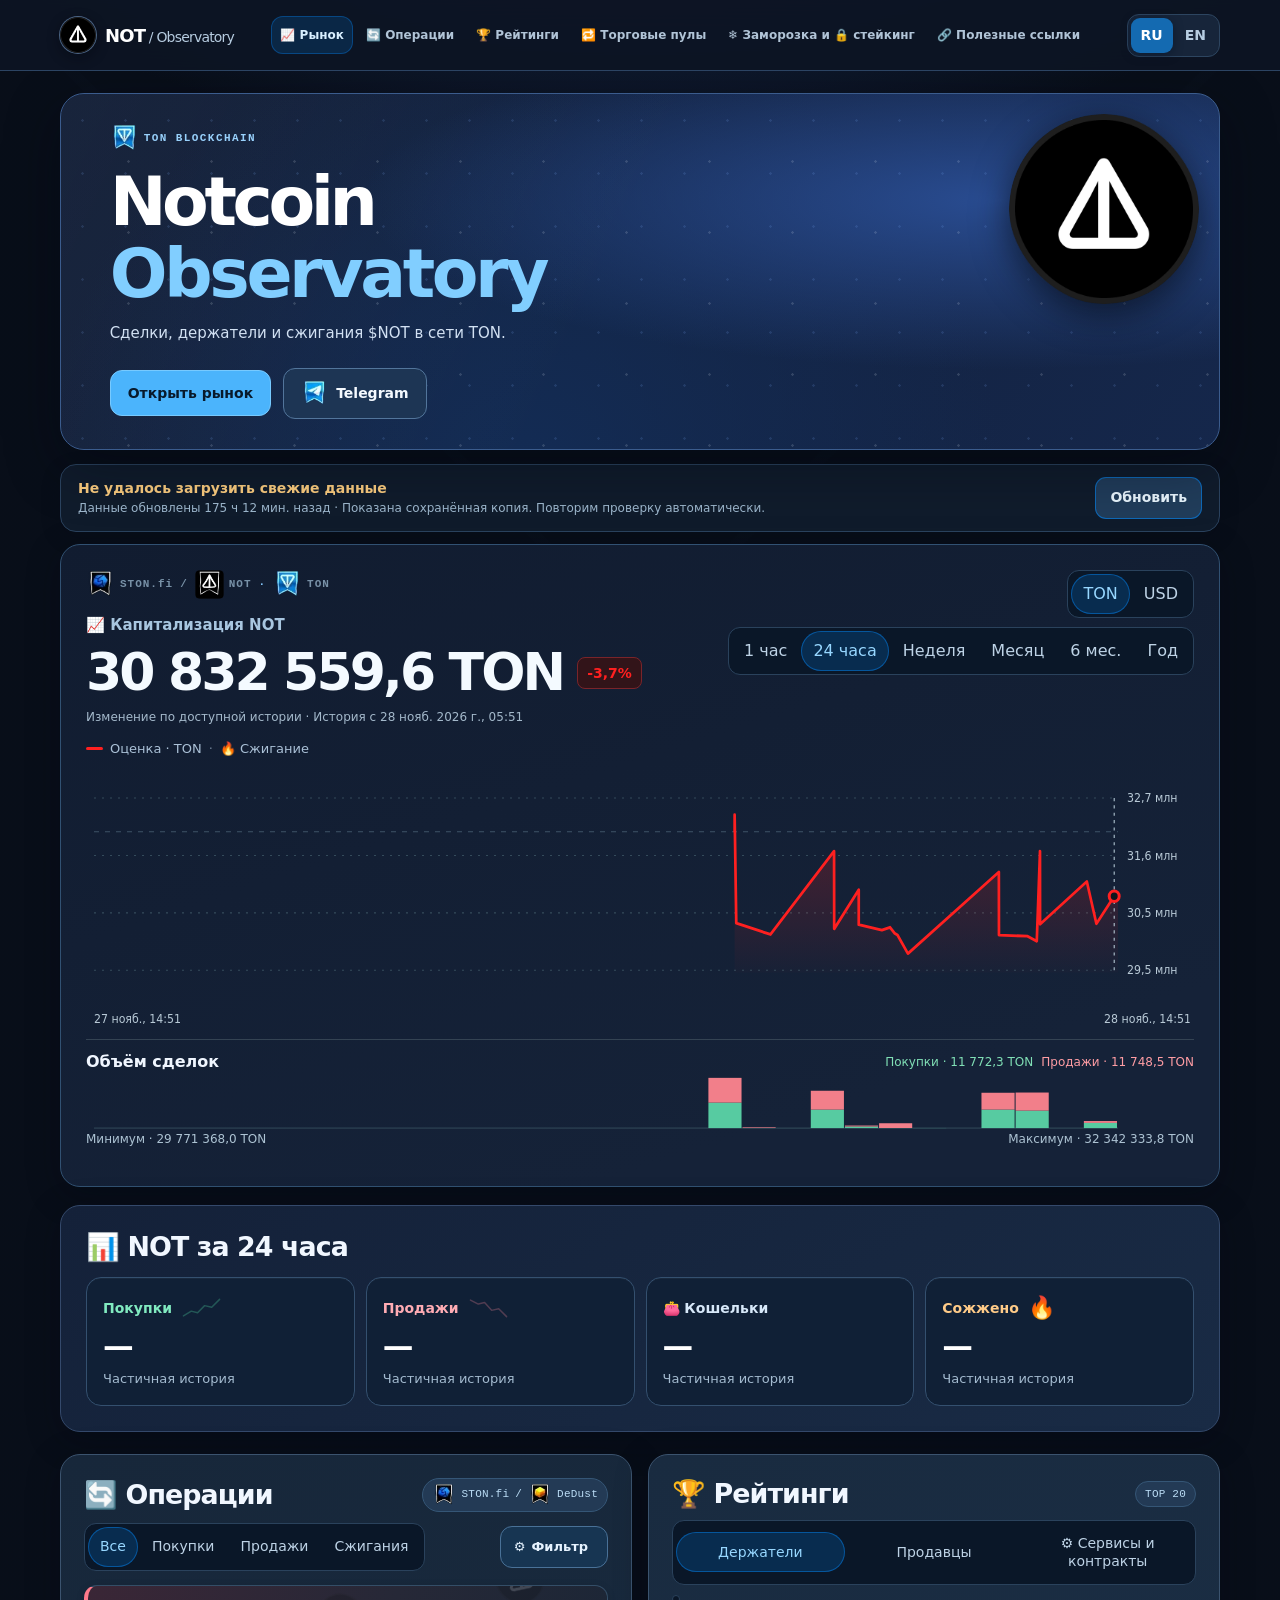
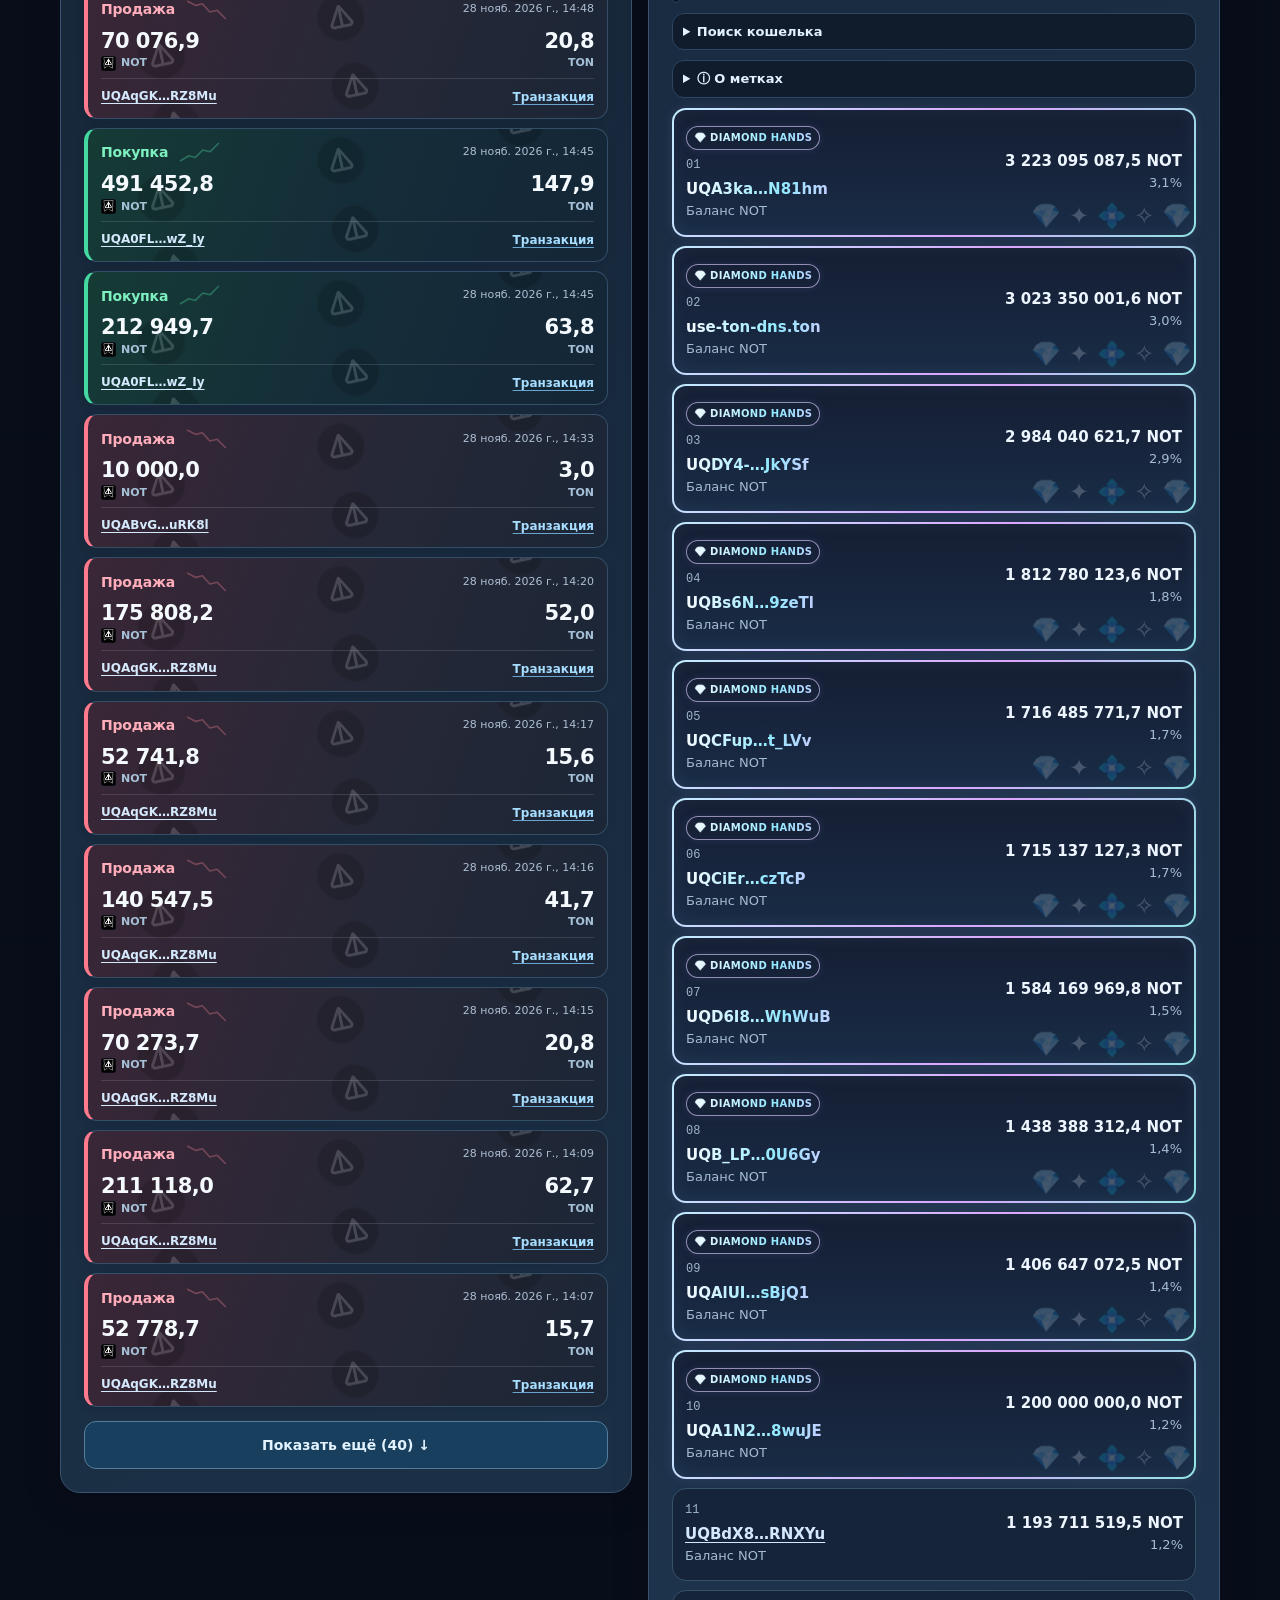
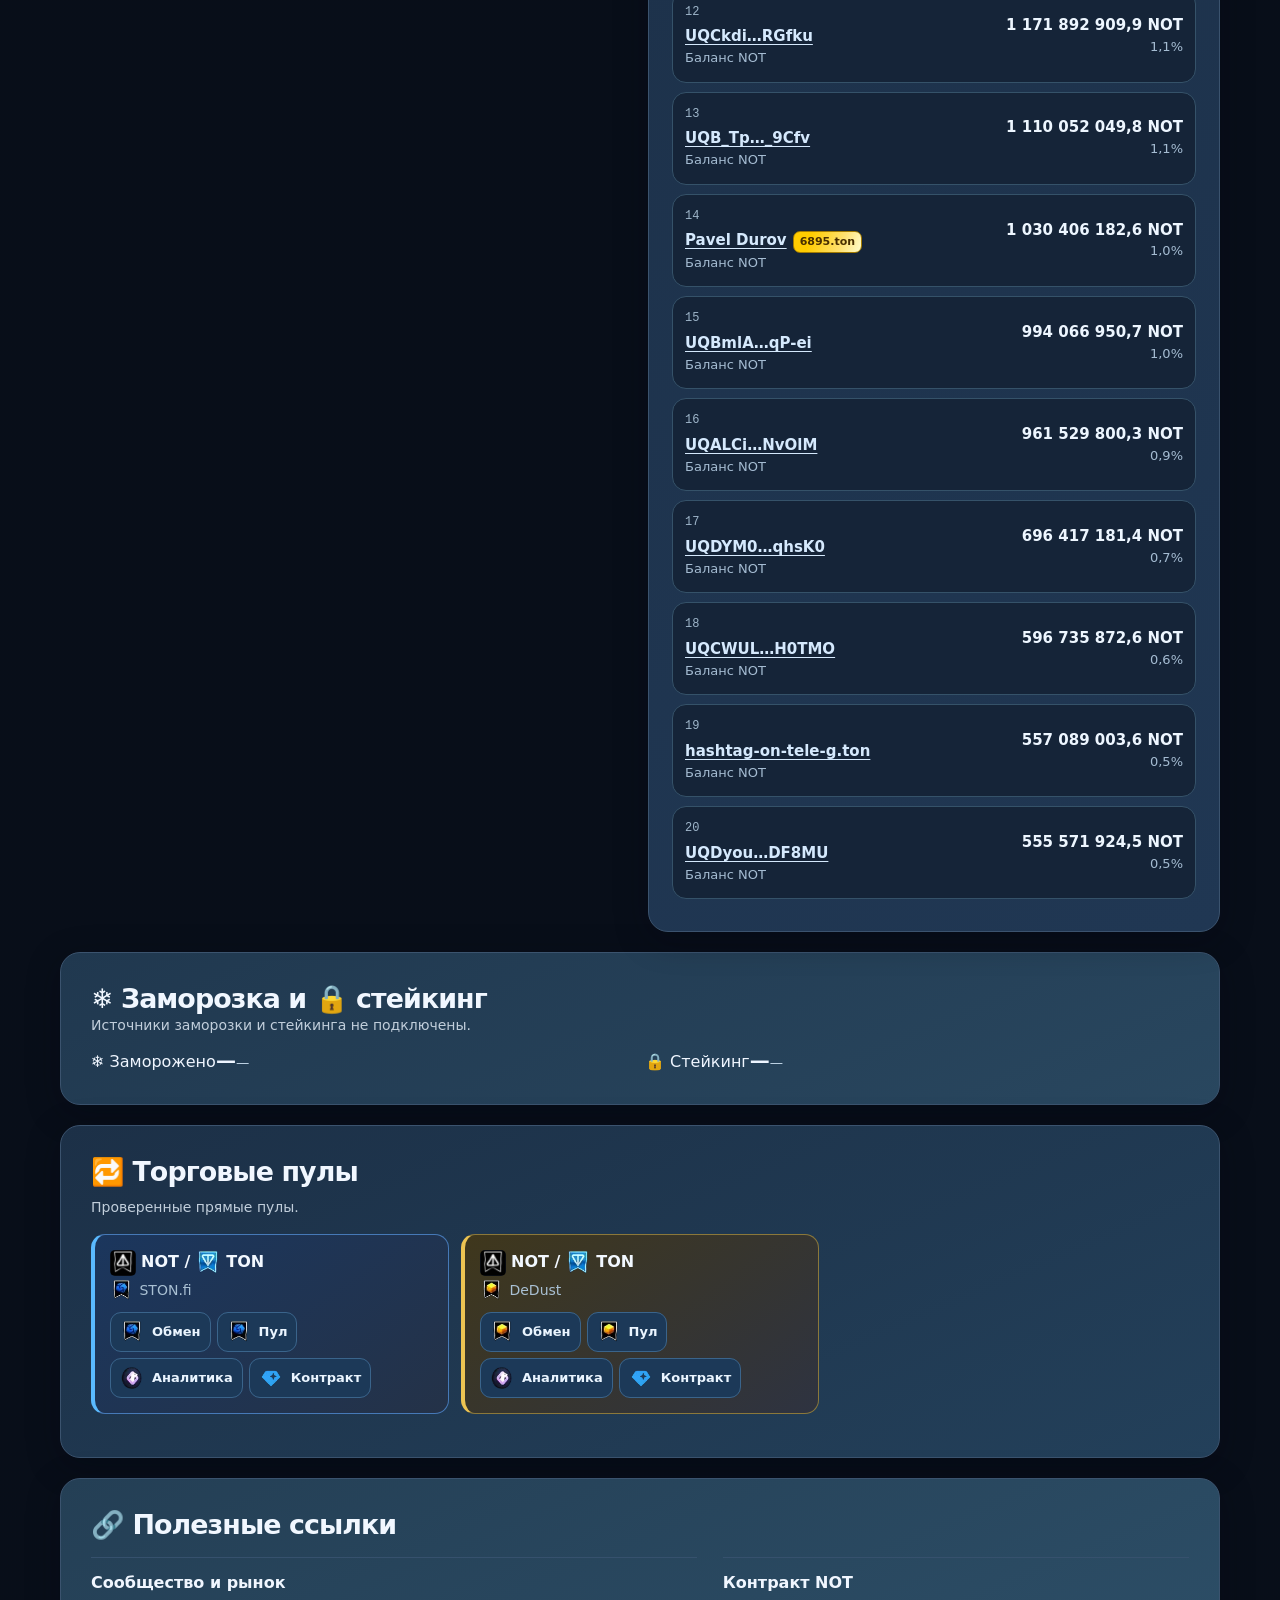
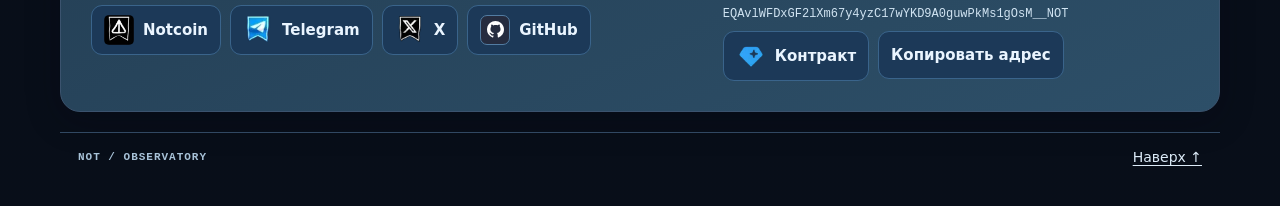
==== commit cb336ecf: "Refresh NOT snapshot" ====
--- a/index.html
+++ b/index.html
@@ -1209,7 +1209,7 @@
 <section id="links" class="panel resources"><h2 data-t="links"></h2><div class="resourcesGrid"><article><h3 data-t="projectResources"></h3><div class="resourceList"><a href="https://notcoin.org/" target="_blank" rel="noopener noreferrer">Notcoin</a><a href="https://t.me/notcoin" target="_blank" rel="noopener noreferrer">Telegram</a><a href="https://x.com/notcoin" target="_blank" rel="noopener noreferrer">X</a><a href="https://github.com/Freebielife/Notcoin">GitHub</a></div></article><article><h3 data-t="contractLabel"></h3><p class="contract" id="contractAddress"></p><div class="resourceList"><a id="contract" data-t="exploreContract"></a><button id="copy"></button></div></article></div></section>
 <footer><span>NOT / OBSERVATORY</span><a href="#top" data-t="up"></a></footer></main>
 
-<script id="snapshot" type="application/json">{"schema":1,"token":"EQAvlWFDxGF2lXm67y4yzC17wYKD9A0guwPkMs1gOsM__NOT","updated":1795875908,"errors":["pools"],"holders":{"totalSupply":"102452655868.343930134","holderCount":2855139,"holders":[{"wallet":"0:f8b8635d0786b77f9da660e65fd31d670a675dd4302facba692f46b571eb5360","name":null,"tokenAmount":"20165968867.969","share":19.683207523563993},{"wallet":"0:cf7ea235ed6f6517edce98026ef7618e9f6d81a1331d4e65ba718e2cd15f80ad","name":null,"tokenAmount":"10115915701.915320417","share":9.873746674673527},{"wallet":"0:3791a10cfca22538579d9a3a648b98b56e95bdcbde08fd1e1dba647d9f258df3","name":null,"tokenAmount":"3223095087.45632","share":3.145936101059338},{"wallet":"0:0116e7242111824deaeba2b8acb6c34e0484c45f5d75d75d75d75d75d75d75d7","name":"use-ton-dns.ton","tokenAmount":"3023350001.613102866","share":2.950972794202854},{"wallet":"0:d8e3e2ad5716b0654fd5bdaeca4ce865871f07a348c8d1a87279b613e58b8991","name":null,"tokenAmount":"2984040621.70917232","share":2.9126044575592},{"wallet":"0:6ce8da34fc8f0ac49da75bd8486a04248d149a1822129d2ea7b220b02069bdcd","name":null,"tokenAmount":"1812780123.563926635","share":1.7693832416540056},{"wallet":"0:85ba9ab88ba4fdc7db48d56bd5039c6a476f795ae947db7ba436be20102aedfc","name":null,"tokenAmount":"1716485771.705425079","share":1.6753941195152453},{"wallet":"0:a212b811feed94df4108d86e51ccb7cb00d3a1ccecfc8d75392b66e454eb5ccd","name":null,"tokenAmount":"1715137127.3201","share":1.674077760877302},{"wallet":"0:fa23c4ec38d7220168911cd89849f64cce105346b6cae235b512673752a8d685","name":null,"tokenAmount":"1581174099.79775845","share":1.5433217288477472},{"wallet":"0:7f2cf3759281056287167ae29a0240d340c145c9c0ecf421abc0f2e99c943453","name":null,"tokenAmount":"1438388312.437205","share":1.4039541486221654},{"wallet":"0:255088f87a6bb4c2cb4f555ece1b72b0ee19674bb9570c2fcb3287d9bc27ec06","name":null,"tokenAmount":"1406647072.49963","share":1.37297277515893},{"wallet":"0:35376072a02379119a540c197b10d943881e252878751be9192c7f03811a7cc2","name":null,"tokenAmount":"1200000000","share":1.1712727111164905},{"wallet":"0:5d5fce5db47629f2a8470fc9e310aabd4db79cdc85f88c9027939a2d67629135","name":null,"tokenAmount":"1193711519.53343","share":1.1651347731457549},{"wallet":"0:a4762fecf035050359235f98ebafba0b1b449b55318ae3e439d98bddc3571119","name":null,"tokenAmount":"1171892909.869835","share":1.143838488067862},{"wallet":"0:7f4e9a326ed0f327d232d746f96c1e1ebe87596436bbfa4d9e0da57b0856bff4","name":null,"tokenAmount":"1110052049.770416362","share":1.0834780615125108},{"wallet":"0:d8cd999fb2b1b384e6ca254c3883375e23111a8b78c015b886286c31bf11e29d","name":null,"tokenAmount":"1030406182.647970205","share":1.005738869251068},{"wallet":"0:6694099298a73a19b7ac00f8b73e4ea2fa8a3250f5e0152d8b98bbf4b935ea3f","name":null,"tokenAmount":"994066950.72995","share":0.9702695770106426},{"wallet":"0:0b0a2452a32749ba409c4c286b248099a69a5565db99d0ddb039e5eead2f0dbc","name":null,"tokenAmount":"961529800.291917","share":0.938511346672676},{"wallet":"0:d833462f172dbed49e2f4ec9ff18a531f142810afb3603940a26df305535ea86","name":null,"tokenAmount":"696417181.4","share":0.6797453667720689},{"wallet":"0:c9959a997e1d4e4383d8db37b86d2101ce78dcf1f1b3904d9888fe572ef0efd4","name":null,"tokenAmount":"668452823.56526773","share":0.6524504590923035},{"wallet":"0:9650baefe1a7d54893516da54ee8b709a118ac76715aba39c1429b4a497047d1","name":null,"tokenAmount":"596735872.632305891","share":0.5824503694654213},{"wallet":"0:f405142df9074811bb23b91b0cab30e506450011f422c52843102a0a10e5d173","name":"hashtag-on-tele-g.ton","tokenAmount":"557089003.600724401","share":0.5437526229838373},{"wallet":"0:f2a2e706bf1295fa6388e30a99c431ce294aef002727946d013a85dfc1554317","name":null,"tokenAmount":"555571924.480179237","share":0.5422718618384214},{"wallet":"0:00812bcece3b8815ffb0ad0d9114e18ca6a5c01f581915c32a111fbc89bf8cda","name":"check-hashtag-on-tg.ton","tokenAmount":"531430241.149920005","share":0.5187081161007976},{"wallet":"0:3b865f3176d329c18280bb36477a2ece4a726955ace73bb27014b5588d8e00b7","name":null,"tokenAmount":"448612147.60193105","share":0.4378726386345874},{"wallet":"0:0a7f4c88ae52be3cd3bac932220b7572569846181afb2ce0f5a305cb3c3565b9","name":null,"tokenAmount":"421297110.992076","share":0.4112115078143615},{"wallet":"0:c539771840d7efa9aca87c450b0d5af9eb7e55ee4ad920c79af6699b199c247a","name":null,"tokenAmount":"387605881.924336","share":0.3783268268051794},{"wallet":"0:d887d0e2d1c4fc4126e71c970d33ab1896940000eae703bb1ab6cecc830777e3","name":null,"tokenAmount":"368369021.678828142","share":0.35955048559424185},{"wallet":"0:aff83b4b03bdc45352cee2e228d24155071a9409c2d8bdeb1f6a7f7383dfa2a3","name":null,"tokenAmount":"366708076.35","share":0.3579293023123145},{"wallet":"0:d5575d20c443df8eec85a6ee21a78ddb15995483b3343cc9983865ea719fe316","name":null,"tokenAmount":"358423627.938542944","share":0.34984317868648784},{"wallet":"0:3183d4febac2b7567f5ca800efa048ac527a92e93dd2bf048234b44980fa7f4f","name":null,"tokenAmount":"355943058.8295","share":0.34742199293193743},{"wallet":"0:66a1e72196d64d6faf48fa4b2ea861f67b0484d2d14a59caf701d8c286ce44e5","name":null,"tokenAmount":"355753138.938227998","share":0.3472366196103165},{"wallet":"0:07b1a983d23838b86d05b420a42813f624f2cb4f4d91694d8ebacf0f5f4b02ad","name":null,"tokenAmount":"354331370.87217649","share":0.3458488878292306},{"wallet":"0:b9fa0ddf3a9ff62c904f7835f7463fe35b5dd614b42d8b2f91a6648c85ee6f0b","name":null,"tokenAmount":"345193468.900239977","share":0.3369297418154083},{"wallet":"0:8aa45a92772b3a84c49ffbf4ebdd1d993514298b7503caee84a7ad3e1e894ba2","name":null,"tokenAmount":"344256698.656336384","share":0.3360153972960165},{"wallet":"0:06f3f073c255a49aa6fdcc89abf512638e065908b30e4173fd3d1d01d4f607bd","name":null,"tokenAmount":"333596870.58123851","share":0.3256107591880535},{"wallet":"0:779dcc815138d9500e449c5291e7f12738c23d575b5310000f6a253bd607384e","name":null,"tokenAmount":"330345776.163014547","share":0.32243749404361277},{"wallet":"0:f04667d6a374d15506b5e7d21c63079ed520408a49bfc2a94bbb9bae18c51f0f","name":null,"tokenAmount":"328714593.72465646","share":0.32084536114619505},{"wallet":"0:37727c979c695681d93753eb4c1e8a2b55884a001fd792ecf23fe104e03c8368","name":"hippie-on-telegram.ton","tokenAmount":"310657237.896986341","share":0.3032202877163031},{"wallet":"0:7a94bbb34b96c40d3aec17374d980e71726687e55db459f3dde80edcbdd140c5","name":null,"tokenAmount":"302783682.624813","share":0.29553522069149973},{"wallet":"0:6c25b5f2fe5ef1a6a1978f611f61a50883fd50a0822b19176445fca931823263","name":null,"tokenAmount":"300051006.183557837","share":0.29286796290487216},{"wallet":"0:eb6220d60c7fcc4e8c42be4688b5d86cf379c6bb9fed5f6f13f9d84ac331950d","name":null,"tokenAmount":"294998640","share":0.28793654737373126},{"wallet":"0:781c53aef2723c0eec9f08184f6a0216fc26da2acd8d3f7025a2633b76a2c417","name":null,"tokenAmount":"284767547.848324","share":0.27795038150525114},{"wallet":"0:c1d132e919b1f1d2facd60a721332062842c5f08853a79a6b35496c24e8a09d9","name":null,"tokenAmount":"278958791.051","share":0.27228068290340274},{"wallet":"0:c29ad3b9d091bc3ef63028733abd41f200d3781fa1a5b3d278f4edd25541ce35","name":null,"tokenAmount":"271478069.0004","share":0.2649790449056401},{"wallet":"0:dea2426f885320bd0a1c524fdbed0f9db77502ee4396b5a11aa839ce069789b7","name":null,"tokenAmount":"220812619.397352418","share":0.21552649614189223},{"wallet":"0:c8b0596f090b2415fe55ef2e0785f1c576992bfde436aeac75efcec3ab1f0fac","name":"hashtag-on-tele-gram.ton","tokenAmount":"216002776.573846061","share":0.21083179810528183},{"wallet":"0:a024c01d2eadc2b5e71f1aa298ddb2727bd923ac3a7a056fcc9d6ffbcf072525","name":null,"tokenAmount":"200897725.12725","share":0.19608835263910798},{"wallet":"0:f2fe13c6e35cb3cdbedaab5a79d0dc75f9c2a56503ccd017306b183525ff3e11","name":null,"tokenAmount":"195717868.47388722","share":0.1910324986844588},{"wallet":"0:5c32d6bcc25a56924d7ea54d6211bd6229e61538f4f1739eb93ef56c2496748a","name":null,"tokenAmount":"193238620.099959716","share":0.1886126020474078},{"wallet":"0:422ed218e151fe84a9fc33f8d9087a2aa45e8b0e5c7acc856caff9ab5eafc744","name":null,"tokenAmount":"181339562.20551928","share":0.17699840054761334},{"wallet":"0:f7713255ec127b64d5f215cbf290afc9e0960f69f423a098e9e166f9046eebc0","name":null,"tokenAmount":"165156251","share":0.1612025082221713},{"wallet":"0:be2449d19065cc5c5bd37d097d1dcdbe5cd2232e65f39047a942587e63ecc710","name":null,"tokenAmount":"163174692.68828425","share":0.15926838724217238},{"wallet":"0:4f01e104e8c785a23bc3d5c02d3e8dbb9044b37de6692882e3306cd7e7928d6e","name":null,"tokenAmount":"160749715.81","share":0.15690146287332005},{"wallet":"0:dd738899f1e2e6a0c74652ec3f2ba50deb453274f697375c3e3a98ef18c04411","name":null,"tokenAmount":"154650998.279505888","share":0.15094874502642378},{"wallet":"0:e0e620c8aa3f0ee311ccd2bb0bdba568fdae0e2999db95cfc423a2c9dfb9110b","name":null,"tokenAmount":"151318857.4157","share":0.1476963736402805},{"wallet":"0:ca6199cef68e24c14d745e362e5670f9a9fb5bdb818bc39e18d57a72ac3849aa","name":null,"tokenAmount":"148781715.232497055","share":0.14521996913744037},{"wallet":"0:fcde2201e0ca6aaf37b644c88b13bc20d3cf3e94f465d475069391cfe42b989e","name":null,"tokenAmount":"143342546.16","share":0.13991101054930322},{"wallet":"0:ee5ecd3eede65abf682a7493c9ff56fc6380718cf8509fdc5f5a443240e49f09","name":null,"tokenAmount":"139594138.710311154","share":0.13625233775266463},{"wallet":"0:a51ada258a52e80d1e8c99ec9d44d366ab9871367759a5f5e3e45b77a0d6673a","name":null,"tokenAmount":"139051120","share":0.13572231858848702},{"wallet":"0:c8bf49921e75f113a0bf0932195d192b89c189c2950d8393d753705a656d6716","name":null,"tokenAmount":"135284294.477697571","share":0.13204566863697872},{"wallet":"0:a5925726ddbcfb591b9006d737d6e770bcbe0b0c0d6f2a70020b72248cb222f6","name":null,"tokenAmount":"132959831.28","share":0.12977685171076395},{"wallet":"0:970ea5d31380a921a419fe9a0ee486cac2a05e64e68a9847abfea6bbcfdd5dd3","name":null,"tokenAmount":"131418893.00742285","share":0.12827280258727677},{"wallet":"0:8aba11fa14f28beae5b91d23c87d463650faad9f73406f47ea6db695d27cb30e","name":null,"tokenAmount":"130265534.851110543","share":0.12714705514174993},{"wallet":"0:d029ac2e28d0000ba349ba206c9f2afc7b0a822ee1666166af5283fb04857102","name":null,"tokenAmount":"122005940","share":0.11908519009676322},{"wallet":"0:e64e8d80ba7d25e348049e0e818a275700ba7011d00e7713731ce198437a79c7","name":null,"tokenAmount":"120026264.5","share":0.1171529068550833},{"wallet":"0:dc2ecf6117547c2c4494c898c045007ed25f7522be83f2b90018533dcd202a5d","name":null,"tokenAmount":"119981804.692484787","share":0.11710951138901325},{"wallet":"0:297f8b0dc5a3afdbc33439b812c2ccc16241574f582878f477f376c43e8fb6ab","name":null,"tokenAmount":"114697225.613315","share":0.11195144200137268},{"wallet":"0:8289cbfab66a31910d28f984f0105919cc75d113bfc5ca4357103bf59f00f90e","name":null,"tokenAmount":"110000000","share":0.10736666518567828},{"wallet":"0:2135d74c144db11e053966c20d7ed80e33e6cd9dbbf770ec22251d7752660237","name":null,"tokenAmount":"108309297.26162769","share":0.10571643686895711},{"wallet":"0:81f02d633205e6eeb8c71c5c4ab9702871fde28750cb4d67be515f52c221b7a6","name":null,"tokenAmount":"106520513.870457327","share":0.10397047589214356},{"wallet":"0:244c6b482f361bd24e61e79216a078648ae85e160bcfee282c572fecb71d3c62","name":null,"tokenAmount":"105099951.35","share":0.10258392079660478},{"wallet":"0:8f8b1713723fa0ae737aa46afb6b265b4623de1b11920ee9fb2de08999cbebfa","name":null,"tokenAmount":"104000017","share":0.10151031822312591},{"wallet":"0:27c9670b32c40ae9e0402b203fae26c7f23b56445d1f598c5897517e95101fc2","name":null,"tokenAmount":"101976140.857681318","share":0.09953489247631125},{"wallet":"0:b77d0775936f52877aa8ddcdc5c0ad1f4c0e4dd6e1322395ffc32652667d0093","name":null,"tokenAmount":"100362979","share":0.09796034875754782},{"wallet":"0:1b686caf6350592b745a6acf34de595c547e7067adbf165b86d39ea3f2498c85","name":null,"tokenAmount":"93319788.642659671","share":0.09108576820358821},{"wallet":"0:cd56caa20d21e150a3c2a7ab5fd24457bd8a4691768a98db57289e67c6250fa9","name":null,"tokenAmount":"92328022.036567962","share":0.09011774390232835},{"wallet":"0:b1f8a4b80b6f00e87a19e559c3afc933715f3d61c2ea57377b58dbe3fc57c158","name":null,"tokenAmount":"90860657.9757","share":0.08868550766752192},{"wallet":"0:17aba11df0a6c34321713523b07e92487c2c8816c7e6c8c7a6ceafe5092129ad","name":null,"tokenAmount":"90238680.178322948","share":0.08807841965003185},{"wallet":"0:7e0f980a07cdf29c909fdb8ca183f95c5aaed7eed8cd43a8d7cf4b97b6490f4a","name":null,"tokenAmount":"83647439.870234981","share":0.08164496972896979},{"wallet":"0:fad82d83fb218f895b1aa16f65a03fc873222ddebc62c7c41d50a71f50711022","name":null,"tokenAmount":"82848701.79624916","share":0.08086535297114533},{"wallet":"0:455e5158217ca3b0d9267572353ad4904033fb8249d8a7ecd538a64d1b31421e","name":null,"tokenAmount":"82211561.06307","share":0.08024346500955075},{"wallet":"0:748da5a458ee380ed69fecbec0d72c1ff64bd0ff546d9e1945d08e3c46c0a695","name":null,"tokenAmount":"79954728.9357","share":0.07804066010591787},{"wallet":"0:891959f97f3da51abb86dd051f2a1534eccbca1c4871421ce17a2caf48596b6b","name":null,"tokenAmount":"79935111.65","share":0.07802151244641238},{"wallet":"0:9cb9b289151d61f6775cd5783dcab3fe478a8fe17807ccfb57a876d45d91f484","name":null,"tokenAmount":"78007808.192735145","share":0.07614034749180006},{"wallet":"0:52317cecef2913bb534943d0959e2bf4f32163b3155d2e4bc6553653f1829c45","name":null,"tokenAmount":"73286421.9329","share":0.07153198842114566},{"wallet":"0:f084fde8cc2a6ac6c82ba0dc82d6e071968aa1f10eb40b795340836b9405ffde","name":null,"tokenAmount":"70639050.5189049","share":0.06894799350997706},{"wallet":"0:c7b93d8a8aee6cbee38043d25dbb48ca690d13070c310dffb7a2ec4797cf9179","name":null,"tokenAmount":"70503238.958756318","share":0.0688154331980969},{"wallet":"0:c4625d9d987494da9be8484f024be3f092318d72bab703abfe07b5fa2f2e3839","name":null,"tokenAmount":"70000000","share":0.06832424148179526},{"wallet":"0:f1b3881363fa4bb85b26fc3e4301ba1c2f799c44bb163eee5ae4094cdfaa3597","name":null,"tokenAmount":"69345961.38754332","share":0.06768586016613944},{"wallet":"0:822e7a66185ca8d655b7e6fc1d650ad1ffdfe3b7992034d6e1378dedb1c78bab","name":null,"tokenAmount":"69233572.745","share":0.06757616204109743},{"wallet":"0:1c949d21b15e854d1d576e98b3abd2f1e931e6b5ab543094d9278c1d73ea2e4b","name":null,"tokenAmount":"65183274.659603505","share":0.06362282569167052},{"wallet":"0:847ef8d4c68a679139057c047d2c4bd0870126ff50843935166aeb15d817e74d","name":null,"tokenAmount":"62648365.74","share":0.06114860098942271},{"wallet":"0:2ff7bdacdb3b76ca4cc5a12002590174b9c46b80de2cb6a40c9c0042b9a333f2","name":null,"tokenAmount":"60492901.32","share":0.0590447371103156},{"wallet":"0:22146949b601782bbf0c02500f92675705194bac2c7d311f19bd0047eee323ab","name":null,"tokenAmount":"60489708","share":0.05904162023650405},{"wallet":"0:834fd7424f9da975fb0b356d1eeaa3f94f7720abb338520ef6ce419880fd7bb6","name":null,"tokenAmount":"60012886.529394921","share":0.058576213589342244},{"wallet":"0:06d5f1a5e50c7792afb5f05df74c5b088d903b64249d02c864d253e676b2ff66","name":null,"tokenAmount":"60000000","share":0.058563635555824514},{"wallet":"0:7ae19bce0017da763595df305357e0695ce72863e1df75ce6297d419803a136d","name":null,"tokenAmount":"59943483.266999","share":0.05850847179991991},{"wallet":"0:6cf8a5051a992ee14288dcf74aa00fc0d733431d90cf4b7975e8df06048f93ba","name":null,"tokenAmount":"59535904.683063616","share":0.05811065040575406},{"wallet":"0:2b85ef70673e0d6252dd6891c91d7ef47f150a85496600fdadd6748671fda4dd","name":null,"tokenAmount":"58276570","share":0.05688146344872494}],"asOf":1795875663},"trades":{"rows":[{"kind":"sell","time":1795875642,"tx":"3abbc9b183196a2b11772f7489f3804cd7a381d69721bb185677e14b0daba395","lt":"119654070000005","wallet":"0:2a18ac1734f34579e6a6c2a9e738bb5799d21e7a73ef106895c00c34549a9167","tokenAmount":"175808.2408","ton":"52.03640603","dex":"STON.fi","pool":"EQCaY8Ifl2S6lRBMBJeY35LIuMXPc8JfItWG4tl7lBGrSoR2"},{"kind":"sell","time":1795875479,"tx":"f95e9acdfebd010b8a209b7fd1c68d4a5258451461738908d1ebbeeebddb0d00","lt":"119653662000015","wallet":"0:2a18ac1734f34579e6a6c2a9e738bb5799d21e7a73ef106895c00c34549a9167","tokenAmount":"52741.7728","ton":"15.623808057","dex":"STON.fi","pool":"EQCaY8Ifl2S6lRBMBJeY35LIuMXPc8JfItWG4tl7lBGrSoR2"},{"kind":"sell","time":1795875399,"tx":"a0cc83696e70aa4724e0d4ee5207a94704d391f9344b0adaf567ee0e72a9596c","lt":"119653461000027","wallet":"0:2a18ac1734f34579e6a6c2a9e738bb5799d21e7a73ef106895c00c34549a9167","tokenAmount":"140547.472","ton":"41.664329468","dex":"STON.fi","pool":"EQCaY8Ifl2S6lRBMBJeY35LIuMXPc8JfItWG4tl7lBGrSoR2"},{"kind":"sell","time":1795875346,"tx":"cfa27465d1b1f013c793aa3afc15215e6f465c6e28507729910cf8bd91e8bb7c","lt":"119653328000001","wallet":"0:2a18ac1734f34579e6a6c2a9e738bb5799d21e7a73ef106895c00c34549a9167","tokenAmount":"70273.736","ton":"20.848306243","dex":"STON.fi","pool":"EQCaY8Ifl2S6lRBMBJeY35LIuMXPc8JfItWG4tl7lBGrSoR2"},{"kind":"sell","time":1795874985,"tx":"5fa67c662682d57bc9d30d92c52dcec3eff3ae97b9401523047d478bc7c285b3","lt":"119652425000007","wallet":"0:2a18ac1734f34579e6a6c2a9e738bb5799d21e7a73ef106895c00c34549a9167","tokenAmount":"211117.9704","ton":"62.697976023","dex":"STON.fi","pool":"EQCaY8Ifl2S6lRBMBJeY35LIuMXPc8JfItWG4tl7lBGrSoR2"},{"kind":"sell","time":1795874877,"tx":"6a693af6c500b025ae00492207e27ae60fb04d5b5b2ddbb8f52a6cc9484fb156","lt":"119652154000039","wallet":"0:2a18ac1734f34579e6a6c2a9e738bb5799d21e7a73ef106895c00c34549a9167","tokenAmount":"52778.7432","ton":"15.68947457","dex":"STON.fi","pool":"EQCaY8Ifl2S6lRBMBJeY35LIuMXPc8JfItWG4tl7lBGrSoR2"},{"kind":"sell","time":1795874854,"tx":"21fd481f177442068b9b4d727c596785d63625f1259c613eb6046a384333831e","lt":"119652098000001","wallet":"0:2a18ac1734f34579e6a6c2a9e738bb5799d21e7a73ef106895c00c34549a9167","tokenAmount":"70347.6768","ton":"20.921661607","dex":"STON.fi","pool":"EQCaY8Ifl2S6lRBMBJeY35LIuMXPc8JfItWG4tl7lBGrSoR2"},{"kind":"buy","time":1795874834,"tx":"87659a6f90075a0b9c95814dccc72c2ceee6ef4c8ff4a6358954a7754312ebe0","lt":"119652048000001","wallet":"0:383c8d5fcc747ed82b86b30c76201ea26e4818af1ec5d588c55eb1c59fd8b495","tokenAmount":"1606010.489396572","ton":"487.594830566","dex":"STON.fi","pool":"EQCaY8Ifl2S6lRBMBJeY35LIuMXPc8JfItWG4tl7lBGrSoR2"},{"kind":"buy","time":1795873723,"tx":"4e7fa122d8bee70148ae986af3004ec9e0e06fd25f10b197c1c20e2c0a90df27","lt":"119649267000028","wallet":"0:6443d21124618f7a702bc7faa93e0786fd3494ec9673d48df78d64c9ddb15680","tokenAmount":"12613.570560488","ton":"3.75","dex":"DeDust","pool":"EQCUhnOllvxtLDEj3_9k0yMeTQ4Wv6rFBtXr2wnzKzucZeER"},{"kind":"buy","time":1795870913,"tx":"7917305a165a260b9db960899ea698e56f99775e6dbc8a457f9ff83d9151d0eb","lt":"119642237000012","wallet":"0:25fa09716cdee4ebd95fe577c3765af6357ad54279771fddc2f2a71fca1be3ab","tokenAmount":"8488.197141265","ton":"2.533461945","dex":"DeDust","pool":"EQCUhnOllvxtLDEj3_9k0yMeTQ4Wv6rFBtXr2wnzKzucZeER"},{"kind":"sell","time":1795870890,"tx":"234eb281b9fd17013fb10fa0ce622dacad3832d78abe642089c36fa3096f0b7c","lt":"119642178000003","wallet":"0:dae15ccba7159b092a72a3a535a5f8b2bbc788fd2d83b1d3065dc6f37def233a","tokenAmount":"889844.701801181","ton":"263.29288882","dex":"STON.fi","pool":"EQCaY8Ifl2S6lRBMBJeY35LIuMXPc8JfItWG4tl7lBGrSoR2"},{"kind":"sell","time":1795870885,"tx":"525bb01bb6d00200d9290c974d9d8609eb8fb99fe7f8dbeb33cab0df8003d5a4","lt":"119642166000145","wallet":"0:2a18ac1734f34579e6a6c2a9e738bb5799d21e7a73ef106895c00c34549a9167","tokenAmount":"139811.0616","ton":"41.594473965","dex":"DeDust","pool":"EQCUhnOllvxtLDEj3_9k0yMeTQ4Wv6rFBtXr2wnzKzucZeER"},{"kind":"buy","time":1795870885,"tx":"528e9939449c2436552f7e06b7e350238cfe2aec4ff42175b390083bf53c8370","lt":"119642166000092","wallet":"0:62cbdf583f4e04317f7604aab23eb1c603718e064310c6e84c166c5a17e6b24d","tokenAmount":"18547.817175664","ton":"5.568839665","dex":"DeDust","pool":"EQCUhnOllvxtLDEj3_9k0yMeTQ4Wv6rFBtXr2wnzKzucZeER"},{"kind":"sell","time":1795870884,"tx":"362ff780067785437201011562b613e284bd63953751842d0c790ab3e9c71aa5","lt":"119642165000001","wallet":"0:0d5424cf2c6a70f6b669cef3de8e6c489f6d4d39946486bdb0b0d2aed566f275","tokenAmount":"699140.76546662","ton":"208.078602985","dex":"STON.fi","pool":"EQCaY8Ifl2S6lRBMBJeY35LIuMXPc8JfItWG4tl7lBGrSoR2"},{"kind":"buy","time":1795870884,"tx":"618d2f614f19b015d297467210465450458993d962cbe16da010c370d87b8c05","lt":"119642165000105","wallet":"0:6fcf11faf19fa20dc1c2151650c8100b877a8d92606e4d706bbb24fa4436216b","tokenAmount":"110008.337864811","ton":"32.883273926","dex":"DeDust","pool":"EQCUhnOllvxtLDEj3_9k0yMeTQ4Wv6rFBtXr2wnzKzucZeER"},{"kind":"sell","time":1795870883,"tx":"4b89e8a1bfb4371a2232bd9724f165994fab281a76eec0dbdfef5de6c37ff17a","lt":"119642162000023","wallet":"0:74e69791b52673c79a75c399dd876cb8b9d094b2561f41954ac3b0fca48e6624","tokenAmount":"5074685","ton":"1547.241090297","dex":"STON.fi","pool":"EQCaY8Ifl2S6lRBMBJeY35LIuMXPc8JfItWG4tl7lBGrSoR2"},{"kind":"sell","time":1795870883,"tx":"51fb32a0adb39e0e944c215f3e07e0842aff6124f7462d4f4555134f1c51a0d6","lt":"119642162000023","wallet":"0:2a18ac1734f34579e6a6c2a9e738bb5799d21e7a73ef106895c00c34549a9167","tokenAmount":"349771.9584","ton":"104.502254929","dex":"STON.fi","pool":"EQCaY8Ifl2S6lRBMBJeY35LIuMXPc8JfItWG4tl7lBGrSoR2"},{"kind":"buy","time":1795870883,"tx":"7bcb5b2a5dd0b34966bfdadb79941842b3ca30621a425a9fdef644089412d141","lt":"119642162000001","wallet":"0:06f323e1d2ae7b28b5a714bbd9285618928233d6dad9b37674a850d935528491","tokenAmount":"7470547.346592603","ton":"2309.227372514","dex":"STON.fi","pool":"EQCaY8Ifl2S6lRBMBJeY35LIuMXPc8JfItWG4tl7lBGrSoR2"},{"kind":"sell","time":1795870883,"tx":"cc1a049826df21024b7c8b997083f5ed0fbf4f58c15e2340ab371a4b34f57026","lt":"119642162000023","wallet":"0:c2efabe7a91bb642f030b4dbe21f0b03f1337e956415ea25ced0a8734068b6b8","tokenAmount":"916666","ton":"280.421470479","dex":"DeDust","pool":"EQCUhnOllvxtLDEj3_9k0yMeTQ4Wv6rFBtXr2wnzKzucZeER"},{"kind":"sell","time":1795870610,"tx":"2787b178abd3ff342cbcf95bc68fd3b6964ce4faba448dc27adfa1ce3111f28c","lt":"119641478000001","wallet":"0:7009e05faa518e9af2360b9786bfb6e7633c7cc3ced8060c1c7b6f1a59e4fa0c","tokenAmount":"104.4","ton":"0.030572013","dex":"STON.fi","pool":"EQCaY8Ifl2S6lRBMBJeY35LIuMXPc8JfItWG4tl7lBGrSoR2"},{"kind":"sell","time":1795869838,"tx":"f3f47be671eee80af6664830280866cd6b5f4117c208acc3081ea2db33e7e44b","lt":"119639545000001","wallet":"0:736c89b1075f154e15b08d208cd26bfe6b7c0c1433d5ac7528f61de12b664484","tokenAmount":"13270.752238198","ton":"3.898066161","dex":"STON.fi","pool":"EQCaY8Ifl2S6lRBMBJeY35LIuMXPc8JfItWG4tl7lBGrSoR2"},{"kind":"buy","time":1795869118,"tx":"6c8eac25a7568b0e83c507936b3a35559af7a466e9ebdf4f8f59f0270333ca8a","lt":"119637744000001","wallet":"0:2a18ac1734f34579e6a6c2a9e738bb5799d21e7a73ef106895c00c34549a9167","tokenAmount":"52481.924298719","ton":"15.447632","dex":"DeDust","pool":"EQCUhnOllvxtLDEj3_9k0yMeTQ4Wv6rFBtXr2wnzKzucZeER"},{"kind":"buy","time":1795868135,"tx":"1a7730a9c3050527811d69d82689589d4d3e9529b2248a3dc334b81040c36c1f","lt":"119635285000017","wallet":"0:2a18ac1734f34579e6a6c2a9e738bb5799d21e7a73ef106895c00c34549a9167","tokenAmount":"52670.477552498","ton":"15.447632","dex":"DeDust","pool":"EQCUhnOllvxtLDEj3_9k0yMeTQ4Wv6rFBtXr2wnzKzucZeER"},{"kind":"sell","time":1795867441,"tx":"ca57c103be2a5f061629ec6c456fbe5bf12e0b710d096dae66ca2c2ba19faf39","lt":"119633549000043","wallet":"0:2a18ac1734f34579e6a6c2a9e738bb5799d21e7a73ef106895c00c34549a9167","tokenAmount":"69905.0312","ton":"20.585622164","dex":"DeDust","pool":"EQCUhnOllvxtLDEj3_9k0yMeTQ4Wv6rFBtXr2wnzKzucZeER"},{"kind":"sell","time":1795867420,"tx":"d7151328ddb90a01e344b906e0e4be32bba76af79e6d33ac50256d7a141f1982","lt":"119633497000013","wallet":"0:94a047719daa26475e77afa2b97c394f5ed73716d3197ef5aac4393921d24841","tokenAmount":"167913.604159199","ton":"49.354712941","dex":"STON.fi","pool":"EQCaY8Ifl2S6lRBMBJeY35LIuMXPc8JfItWG4tl7lBGrSoR2"},{"kind":"sell","time":1795867418,"tx":"4938580563358503d5974691fda921161678c58cf8d805e1b4755ade31c532d4","lt":"119633492000011","wallet":"0:010a23681262609e11cd344215106b9561646c8110921565a7bfa24d390230fe","tokenAmount":"7754.431141568","ton":"2.280716211","dex":"STON.fi","pool":"EQCaY8Ifl2S6lRBMBJeY35LIuMXPc8JfItWG4tl7lBGrSoR2"},{"kind":"sell","time":1795867417,"tx":"8b3fb79f67c6f80f506660b3732f373e7149ad4c5241a43ab9d5e72c7635b599","lt":"119633489000036","wallet":"0:7321ea4a66c5e5e66c5adbc7707ee26de4c26a19c3af022feae163260f8ede3a","tokenAmount":"31481.994697629","ton":"9.260749145","dex":"STON.fi","pool":"EQCaY8Ifl2S6lRBMBJeY35LIuMXPc8JfItWG4tl7lBGrSoR2"},{"kind":"sell","time":1795867417,"tx":"cbddbf51f39ebb22ee70057b6fcee85f16979d710615deea9916edd75d07a802","lt":"119633489000053","wallet":"0:840ea3fbd53c4e48c26b418d8a64d141122e2b1a7a2c3f42a1c16d099a113d8e","tokenAmount":"355.708437563","ton":"0.10500031","dex":"DeDust","pool":"EQCUhnOllvxtLDEj3_9k0yMeTQ4Wv6rFBtXr2wnzKzucZeER"},{"kind":"sell","time":1795867417,"tx":"d24626e2ba0cd532bf7ca5d031d147702b33c403e2ed58938230b20dcba8505c","lt":"119633489000008","wallet":"0:e1e3358a985a19b447f40d1f2bd104dc03c25be10508971e7f309273b932ebae","tokenAmount":"275303.536403264","ton":"81.290500967","dex":"STON.fi","pool":"EQCaY8Ifl2S6lRBMBJeY35LIuMXPc8JfItWG4tl7lBGrSoR2"},{"kind":"sell","time":1795867417,"tx":"da621d1a1deb6614b7db361d3c5d52aeab09bccef10628bd8f8c70f01c6a9340","lt":"119633489000022","wallet":"0:48953dfc6edb28aef1296835ffedfea483926121048f9ce86333923daa277295","tokenAmount":"181706.203833803","ton":"53.563483283","dex":"STON.fi","pool":"EQCaY8Ifl2S6lRBMBJeY35LIuMXPc8JfItWG4tl7lBGrSoR2"},{"kind":"sell","time":1795867417,"tx":"e18135d890f7c94d6bc14ce39255a5b295f49a68d80b8b3d08d18d7d953c9074","lt":"119633489000036","wallet":"0:07e0dfa1eb6e8f1460d7c03a88b5ff71e19d410a93471626a28a0ea5df031db6","tokenAmount":"180511.959726942","ton":"53.140810575","dex":"STON.fi","pool":"EQCaY8Ifl2S6lRBMBJeY35LIuMXPc8JfItWG4tl7lBGrSoR2"},{"kind":"buy","time":1795867412,"tx":"15020bdd4583fe386138f54df5861e8ebb3db63263ff6e9afdc8c3bf4fdf9b69","lt":"119633477000001","wallet":"0:6fcf11faf19fa20dc1c2151650c8100b877a8d92606e4d706bbb24fa4436216b","tokenAmount":"182582.305583005","ton":"53.172566993","dex":"DeDust","pool":"EQCUhnOllvxtLDEj3_9k0yMeTQ4Wv6rFBtXr2wnzKzucZeER"},{"kind":"buy","time":1795867412,"tx":"c20b98294278243e4607faeb90ac6311422d86a38b752ab5034073fe621aed37","lt":"119633477000042","wallet":"0:07e0dfa1eb6e8f1460d7c03a88b5ff71e19d410a93471626a28a0ea5df031db6","tokenAmount":"180339.265915921","ton":"53.172566993","dex":"DeDust","pool":"EQCUhnOllvxtLDEj3_9k0yMeTQ4Wv6rFBtXr2wnzKzucZeER"},{"kind":"buy","time":1795867412,"tx":"e1ef187216c48e4e7daf653111a2d0f0bacadcccdbc6b648718a0e7fc8980d5a","lt":"119633476000138","wallet":"0:17159dab0539e6a80a75307b2ceb8dec55dea92dcac31ba71ff734a66028958f","tokenAmount":"29936.029465324","ton":"8.6555172","dex":"DeDust","pool":"EQCUhnOllvxtLDEj3_9k0yMeTQ4Wv6rFBtXr2wnzKzucZeER"},{"kind":"sell","time":1795867411,"tx":"0ca31c2c7d35eb28f353df7d57d9840c25095b94bfb60ce2ae889c09dce7f917","lt":"119633474000046","wallet":"0:840ea3fbd53c4e48c26b418d8a64d141122e2b1a7a2c3f42a1c16d099a113d8e","tokenAmount":"446680.494190466","ton":"137.747820136","dex":"DeDust","pool":"EQCUhnOllvxtLDEj3_9k0yMeTQ4Wv6rFBtXr2wnzKzucZeER"},{"kind":"buy","time":1795867411,"tx":"18cc3365f736a5095ae0bc0453cd3f3e67790ebeea9a0ce109d56f6b5b954fb7","lt":"119633474000024","wallet":"0:06f323e1d2ae7b28b5a714bbd9285618928233d6dad9b37674a850d935528491","tokenAmount":"7525034.012756486","ton":"2297.608249559","dex":"STON.fi","pool":"EQCaY8Ifl2S6lRBMBJeY35LIuMXPc8JfItWG4tl7lBGrSoR2"},{"kind":"sell","time":1795867411,"tx":"620c0bb4a2af6b35f5ffd0f6f204c86b615c3c932d598733d07e7fa5ea448e34","lt":"119633474000083","wallet":"0:74e69791b52673c79a75c399dd876cb8b9d094b2561f41954ac3b0fca48e6624","tokenAmount":"5074685","ton":"1528.534466097","dex":"STON.fi","pool":"EQCaY8Ifl2S6lRBMBJeY35LIuMXPc8JfItWG4tl7lBGrSoR2"},{"kind":"sell","time":1795867411,"tx":"68546c969220a81464641d1464c2e3da2fa272687f884b3cde40b03f4ae7c033","lt":"119633474000083","wallet":"0:e560f9d2ee7dc22c48c14424f2f57cae8d0655e4a427056ccb8d00ceaa1e1dbc","tokenAmount":"259081.766342311","ton":"75.116961914","dex":"DeDust","pool":"EQCUhnOllvxtLDEj3_9k0yMeTQ4Wv6rFBtXr2wnzKzucZeER"},{"kind":"buy","time":1795867411,"tx":"b52f0b31d471a84303278e6bdec42b5a629d58757e94ec6cc4b45f513e002344","lt":"119633474000083","wallet":"0:e560f9d2ee7dc22c48c14424f2f57cae8d0655e4a427056ccb8d00ceaa1e1dbc","tokenAmount":"259081.766342311","ton":"75.490983217","dex":"DeDust","pool":"EQCUhnOllvxtLDEj3_9k0yMeTQ4Wv6rFBtXr2wnzKzucZeER"},{"kind":"sell","time":1795867411,"tx":"bf5952e1e1758b0979169249fceb22c6a154271f7b74f1a6ea8b3a621a1b3736","lt":"119633474000083","wallet":"0:c2efabe7a91bb642f030b4dbe21f0b03f1337e956415ea25ced0a8734068b6b8","tokenAmount":"916666","ton":"269.735934805","dex":"DeDust","pool":"EQCUhnOllvxtLDEj3_9k0yMeTQ4Wv6rFBtXr2wnzKzucZeER"},{"kind":"buy","time":1795862469,"tx":"c8033f79960490064becc53f50d96658c57b437fe144527e540c53db46a16df9","lt":"119621109000001","wallet":"0:134a990e60c34ea74c4dc8e5433ceab0bb6782d1dff0e70e5c758f15cc63bba5","tokenAmount":"20464.223515337","ton":"6","dex":"DeDust","pool":"EQCUhnOllvxtLDEj3_9k0yMeTQ4Wv6rFBtXr2wnzKzucZeER"},{"kind":"buy","time":1795862349,"tx":"582452e1f02e3c021272d1579b2401c1e60e2a2075b7b43f5484191f9d07a6c0","lt":"119620809000003","wallet":"0:134a990e60c34ea74c4dc8e5433ceab0bb6782d1dff0e70e5c758f15cc63bba5","tokenAmount":"20492.792761229","ton":"6","dex":"DeDust","pool":"EQCUhnOllvxtLDEj3_9k0yMeTQ4Wv6rFBtXr2wnzKzucZeER"},{"kind":"buy","time":1795859753,"tx":"59dd25c70b2b01171f57dbf9fddbc8403685dd471598b5dbd90e29b4e73d5618","lt":"119614314000001","wallet":"0:010a23681262609e11cd344215106b9561646c8110921565a7bfa24d390230fe","tokenAmount":"6163.684371417","ton":"1.802928692","dex":"DeDust","pool":"EQCUhnOllvxtLDEj3_9k0yMeTQ4Wv6rFBtXr2wnzKzucZeER"},{"kind":"sell","time":1795859739,"tx":"43f2b1b60aedb90b9d567e596077a41f025ddcf5c4ccbf7de2f400ba68e238ca","lt":"119614280000016","wallet":"0:83770e92f3dcf4fc660a264a11f173eaa25d75bd64ed9a8bd093fe6a986004c7","tokenAmount":"444597.007575052","ton":"129.193928709","dex":"STON.fi","pool":"EQCaY8Ifl2S6lRBMBJeY35LIuMXPc8JfItWG4tl7lBGrSoR2"},{"kind":"sell","time":1795859739,"tx":"7add929bca8bd32290bdde666e79ee67658f03a906475d6b1f0011043aa30617","lt":"119614280000016","wallet":"0:83770e92f3dcf4fc660a264a11f173eaa25d75bd64ed9a8bd093fe6a986004c7","tokenAmount":"79136.067669442","ton":"23.019887801","dex":"DeDust","pool":"EQCUhnOllvxtLDEj3_9k0yMeTQ4Wv6rFBtXr2wnzKzucZeER"},{"kind":"sell","time":1795859603,"tx":"b1abb8feaf810201942adfa96d9024a0cfb2420dcda9ea3cb81b0d2e02c9e45c","lt":"119613939000029","wallet":"0:2a18ac1734f34579e6a6c2a9e738bb5799d21e7a73ef106895c00c34549a9167","tokenAmount":"104930.988","ton":"30.552514636","dex":"STON.fi","pool":"EQCaY8Ifl2S6lRBMBJeY35LIuMXPc8JfItWG4tl7lBGrSoR2"},{"kind":"sell","time":1795859536,"tx":"fbd8582cd023ef0ca937e075c7d79c02a7b7fd33feeea30f58649fc5b74aa91e","lt":"119613771000001","wallet":"0:2a18ac1734f34579e6a6c2a9e738bb5799d21e7a73ef106895c00c34549a9167","tokenAmount":"69978.972","ton":"20.388608257","dex":"STON.fi","pool":"EQCaY8Ifl2S6lRBMBJeY35LIuMXPc8JfItWG4tl7lBGrSoR2"},{"kind":"sell","time":1795859346,"tx":"0c3a160931a21e3d454fc5dd065461c45b5d18d685f8a44cc797fd541b76ecb6","lt":"119613296000001","wallet":"0:2a18ac1734f34579e6a6c2a9e738bb5799d21e7a73ef106895c00c34549a9167","tokenAmount":"69953.992","ton":"20.452260075","dex":"DeDust","pool":"EQCUhnOllvxtLDEj3_9k0yMeTQ4Wv6rFBtXr2wnzKzucZeER"},{"kind":"sell","time":1795859054,"tx":"171d9573119208013f9838d63fe2bfafc1c942e973706bc87ce8d7a8bcb9cf43","lt":"119612565000027","wallet":"0:2a18ac1734f34579e6a6c2a9e738bb5799d21e7a73ef106895c00c34549a9167","tokenAmount":"140006.9048","ton":"41.028581277","dex":"STON.fi","pool":"EQCaY8Ifl2S6lRBMBJeY35LIuMXPc8JfItWG4tl7lBGrSoR2"},{"kind":"buy","time":1795859048,"tx":"248e187f188fae1459fcab064ee6a08081d359ec5a6673908b9e008d0dbce367","lt":"119612552000027","wallet":"0:c22fb4c48763f8ec6807d722159945bb2ad3a31b7e0d972ff24f03bc48e06554","tokenAmount":"9999.693476306","ton":"2.944245","dex":"DeDust","pool":"EQCUhnOllvxtLDEj3_9k0yMeTQ4Wv6rFBtXr2wnzKzucZeER"},{"kind":"buy","time":1795859003,"tx":"2240528873d5f5288821fccc47ce84eca234192494b117f683da1d13ace34465","lt":"119612439000020","wallet":"0:25fa09716cdee4ebd95fe577c3765af6357ad54279771fddc2f2a71fca1be3ab","tokenAmount":"16894.546742179","ton":"4.969755087","dex":"DeDust","pool":"EQCUhnOllvxtLDEj3_9k0yMeTQ4Wv6rFBtXr2wnzKzucZeER"},{"kind":"sell","time":1795858998,"tx":"56643d5254ce911828c5e33e5b261ef753491637514a208a25a48e20d762b703","lt":"119612426000010","wallet":"0:2a18ac1734f34579e6a6c2a9e738bb5799d21e7a73ef106895c00c34549a9167","tokenAmount":"70027.9328","ton":"20.533962841","dex":"DeDust","pool":"EQCUhnOllvxtLDEj3_9k0yMeTQ4Wv6rFBtXr2wnzKzucZeER"},{"kind":"sell","time":1795858862,"tx":"90dd7800ea6d6d06537397d9a7751b30cfadfb2cfcfc618fcee28042524c49c5","lt":"119612086000025","wallet":"0:2a18ac1734f34579e6a6c2a9e738bb5799d21e7a73ef106895c00c34549a9167","tokenAmount":"315125.6976","ton":"92.500560612","dex":"STON.fi","pool":"EQCaY8Ifl2S6lRBMBJeY35LIuMXPc8JfItWG4tl7lBGrSoR2"},{"kind":"sell","time":1795858857,"tx":"fb2241f4a888f00a0f77acf8dff4576bd6d5ca8165a19b2a93dabac8cbd10e82","lt":"119612073000011","wallet":"0:2a18ac1734f34579e6a6c2a9e738bb5799d21e7a73ef106895c00c34549a9167","tokenAmount":"69930.0112","ton":"20.555795462","dex":"STON.fi","pool":"EQCaY8Ifl2S6lRBMBJeY35LIuMXPc8JfItWG4tl7lBGrSoR2"},{"kind":"sell","time":1795858630,"tx":"c677798ddc524c32643118529f5201b0436af208e0c2e684d54ffbefa4532328","lt":"119611505000010","wallet":"0:2a18ac1734f34579e6a6c2a9e738bb5799d21e7a73ef106895c00c34549a9167","tokenAmount":"52374.0672","ton":"15.421640243","dex":"DeDust","pool":"EQCUhnOllvxtLDEj3_9k0yMeTQ4Wv6rFBtXr2wnzKzucZeER"},{"kind":"sell","time":1795858608,"tx":"5d90f8f4da0b1404f74d0dab1332519c0935b0760d722d760a03cf58259145fb","lt":"119611451000030","wallet":"0:dae15ccba7159b092a72a3a535a5f8b2bbc788fd2d83b1d3065dc6f37def233a","tokenAmount":"225545.233636823","ton":"66.370474973","dex":"STON.fi","pool":"EQCaY8Ifl2S6lRBMBJeY35LIuMXPc8JfItWG4tl7lBGrSoR2"},{"kind":"sell","time":1795858604,"tx":"17e39849b0f8f30158b677226ad8cbc759cbf6e0d33bd7bc8c2b8844343f6557","lt":"119611441000007","wallet":"0:2a18ac1734f34579e6a6c2a9e738bb5799d21e7a73ef106895c00c34549a9167","tokenAmount":"69783.1288","ton":"20.557033359","dex":"STON.fi","pool":"EQCaY8Ifl2S6lRBMBJeY35LIuMXPc8JfItWG4tl7lBGrSoR2"},{"kind":"sell","time":1795858370,"tx":"42d7020ba5a59b52c73d6aa38d47786482cb5e3f16048dbec0416f910bbac6bb","lt":"119610855000015","wallet":"0:2a18ac1734f34579e6a6c2a9e738bb5799d21e7a73ef106895c00c34549a9167","tokenAmount":"174337.4184","ton":"51.403141097","dex":"STON.fi","pool":"EQCaY8Ifl2S6lRBMBJeY35LIuMXPc8JfItWG4tl7lBGrSoR2"},{"kind":"sell","time":1795858362,"tx":"90e09e4c0ee14e1b279f180d6ac902c55e0f7d182804d1d7d69e0ee83375f7c7","lt":"119610836000018","wallet":"0:2a18ac1734f34579e6a6c2a9e738bb5799d21e7a73ef106895c00c34549a9167","tokenAmount":"69734.168","ton":"20.579393386","dex":"STON.fi","pool":"EQCaY8Ifl2S6lRBMBJeY35LIuMXPc8JfItWG4tl7lBGrSoR2"},{"kind":"sell","time":1795858227,"tx":"ec7f0ca3b48e59444e3fdd982e9c9b98a36599036eac0cb7199534117e95dccd","lt":"119610498000009","wallet":"0:2a18ac1734f34579e6a6c2a9e738bb5799d21e7a73ef106895c00c34549a9167","tokenAmount":"139372.4128","ton":"41.162066948","dex":"STON.fi","pool":"EQCaY8Ifl2S6lRBMBJeY35LIuMXPc8JfItWG4tl7lBGrSoR2"},{"kind":"sell","time":1795858106,"tx":"00c4c9376ceae2233894fd6eb63b38c5cc66deba13e62be2898767e16da3282b","lt":"119610195000001","wallet":"0:920cc211027e8c98f4a1e60893919ae515ea2b6e0aa6bc6c666da015b8f680d9","tokenAmount":"99613.805968222","ton":"29.356996402","dex":"STON.fi","pool":"EQCaY8Ifl2S6lRBMBJeY35LIuMXPc8JfItWG4tl7lBGrSoR2"},{"kind":"sell","time":1795857540,"tx":"01339b01b93f7d129122f75d9800461a8f68f1505ef1fea58963821f4d6aa001","lt":"119608778000005","wallet":"0:22263a215fc8b3773f61be1883abc3486007e623259924d1918cd94ccd8d5289","tokenAmount":"2906","ton":"0.856742911","dex":"STON.fi","pool":"EQCaY8Ifl2S6lRBMBJeY35LIuMXPc8JfItWG4tl7lBGrSoR2"},{"kind":"sell","time":1795855590,"tx":"1064892f0dad0b0d32dc154cc0dd8735befbdf0e12324666a016a265c767b927","lt":"119603898000008","wallet":"0:9adf29d2c0e523f2f3137aaa817a92276486fae105a530e4f9683acc97746560","tokenAmount":"67308.339915043","ton":"19.900331548","dex":"DeDust","pool":"EQCUhnOllvxtLDEj3_9k0yMeTQ4Wv6rFBtXr2wnzKzucZeER"},{"kind":"sell","time":1795855589,"tx":"2062eb47e19df61fdfb53cfd76b40edc59f557bba2320cb112df8964995c1620","lt":"119603896000047","wallet":"0:2a18ac1734f34579e6a6c2a9e738bb5799d21e7a73ef106895c00c34549a9167","tokenAmount":"208840.7936","ton":"62.046124064","dex":"DeDust","pool":"EQCUhnOllvxtLDEj3_9k0yMeTQ4Wv6rFBtXr2wnzKzucZeER"},{"kind":"buy","time":1795855589,"tx":"38be1ad60f652336248e9b47cdf94c9ebd2956d095203f86a55a0344159d9b05","lt":"119603896000060","wallet":"0:9adf29d2c0e523f2f3137aaa817a92276486fae105a530e4f9683acc97746560","tokenAmount":"67308.339915043","ton":"20","dex":"DeDust","pool":"EQCUhnOllvxtLDEj3_9k0yMeTQ4Wv6rFBtXr2wnzKzucZeER"},{"kind":"sell","time":1795855589,"tx":"40398ccb16b8c744555932096c68b33abf56809d78227893f6dc601dd0b7f3d2","lt":"119603897000019","wallet":"0:e1e3358a985a19b447f40d1f2bd104dc03c25be10508971e7f309273b932ebae","tokenAmount":"97874.748121597","ton":"28.95313041","dex":"STON.fi","pool":"EQCaY8Ifl2S6lRBMBJeY35LIuMXPc8JfItWG4tl7lBGrSoR2"},{"kind":"sell","time":1795855589,"tx":"b91c16a1b87c2b157d404fd840456bbb768736336898d93078a9ddec7a47ac72","lt":"119603895000036","wallet":"0:b40675d27c6e0c4c7faf300bd3734da6c60cb66ce7a5ca84e1a0af9725ec3eb5","tokenAmount":"65318.424722882","ton":"19.58941847","dex":"DeDust","pool":"EQCUhnOllvxtLDEj3_9k0yMeTQ4Wv6rFBtXr2wnzKzucZeER"},{"kind":"buy","time":1795855589,"tx":"d2268133651bc2356e816fa1e45d8698a7a18eaa547a2c864fda37194ce52538","lt":"119603895000014","wallet":"0:00adc8fb6832e5c2b205a865788b6f4d19272a73be2aac7db831e19a239cc722","tokenAmount":"633181.886089759","ton":"191.295","dex":"STON.fi","pool":"EQCaY8Ifl2S6lRBMBJeY35LIuMXPc8JfItWG4tl7lBGrSoR2"},{"kind":"buy","time":1795854112,"tx":"6e09462e07777813b9f810d70f124aff84e7ae22d400aeb5cda5a6306b15924a","lt":"119600198000032","wallet":"0:c2eff550e6e91a59602c1cce77aba015578daa3cc89421757daa75aa782c772c","tokenAmount":"91062.283571957","ton":"27.019236871","dex":"DeDust","pool":"EQCUhnOllvxtLDEj3_9k0yMeTQ4Wv6rFBtXr2wnzKzucZeER"},{"kind":"sell","time":1795854112,"tx":"f54283bdd6bce65b764d620e3920203d14af4cceb6b1e6317f940d2e431b840f","lt":"119600198000050","wallet":"0:2a18ac1734f34579e6a6c2a9e738bb5799d21e7a73ef106895c00c34549a9167","tokenAmount":"104492.3392","ton":"30.835572068","dex":"DeDust","pool":"EQCUhnOllvxtLDEj3_9k0yMeTQ4Wv6rFBtXr2wnzKzucZeER"},{"kind":"sell","time":1795853526,"tx":"de7ae67f2d703513583e9b932b71efd7a2bf142d7474917907c79f3997fe79ea","lt":"119598732000042","wallet":"0:da2720b63c73f154004a4816b64395d7282aef56199d032fd286d5329dd4b9e7","tokenAmount":"97897.34163153","ton":"28.908951765","dex":"DeDust","pool":"EQCUhnOllvxtLDEj3_9k0yMeTQ4Wv6rFBtXr2wnzKzucZeER"},{"kind":"sell","time":1795853524,"tx":"7fe7c1e56e25281d9d16a4164bdd0f8ba25e971e9fd8484b5c6bd55052ed302f","lt":"119598728000011","wallet":"0:744b65a1a9d6cc2626f8e3d4be17c45581e853b070300fbfc15a75cc71f35024","tokenAmount":"36741.123041147","ton":"10.899682764","dex":"DeDust","pool":"EQCUhnOllvxtLDEj3_9k0yMeTQ4Wv6rFBtXr2wnzKzucZeER"},{"kind":"sell","time":1795853518,"tx":"cb6d274165fa390a2759ded53a8ed3501802b7c1f7da93aa160a910a44bf92e4","lt":"119598711000010","wallet":"0:b0e09dfe7d7625e24fb842e0586a7e58b132d589f9d9ece7ab60a8153bcd959a","tokenAmount":"482996.540217542","ton":"142.512466795","dex":"STON.fi","pool":"EQCaY8Ifl2S6lRBMBJeY35LIuMXPc8JfItWG4tl7lBGrSoR2"},{"kind":"sell","time":1795853512,"tx":"4785b8722c3fa609d69b1c87d2be7a3772f2434249faaf837668fc94d6374d23","lt":"119598697000007","wallet":"0:840ea3fbd53c4e48c26b418d8a64d141122e2b1a7a2c3f42a1c16d099a113d8e","tokenAmount":"565.809908952","ton":"0.168068685","dex":"DeDust","pool":"EQCUhnOllvxtLDEj3_9k0yMeTQ4Wv6rFBtXr2wnzKzucZeER"},{"kind":"sell","time":1795853508,"tx":"0081e1e70db156010b6c1d77d66904cc7eeb68aab877c208500533f2e6290207","lt":"119598687000097","wallet":"0:17159dab0539e6a80a75307b2ceb8dec55dea92dcac31ba71ff734a66028958f","tokenAmount":"121675.432192232","ton":"36.073338597","dex":"STON.fi","pool":"EQCaY8Ifl2S6lRBMBJeY35LIuMXPc8JfItWG4tl7lBGrSoR2"},{"kind":"buy","time":1795853508,"tx":"82a52c7519a1ba04bc8273ba50c5a8a47cb9b44b04923d593b0d5988bf9952a7","lt":"119598687000097","wallet":"0:17159dab0539e6a80a75307b2ceb8dec55dea92dcac31ba71ff734a66028958f","tokenAmount":"121675.432192232","ton":"35.907763593","dex":"DeDust","pool":"EQCUhnOllvxtLDEj3_9k0yMeTQ4Wv6rFBtXr2wnzKzucZeER"},{"kind":"buy","time":1795853508,"tx":"d67ac03d2482b80b64f2cfcf26288415ec3b34f92d37ae84e4de9c8704f1d13b","lt":"119598688000037","wallet":"0:b40675d27c6e0c4c7faf300bd3734da6c60cb66ce7a5ca84e1a0af9725ec3eb5","tokenAmount":"107511.593203499","ton":"31.977906975","dex":"DeDust","pool":"EQCUhnOllvxtLDEj3_9k0yMeTQ4Wv6rFBtXr2wnzKzucZeER"},{"kind":"sell","time":1795853508,"tx":"eb1edb5c93f5240915a327657757120c0d3c94567bd811f3c1f17bd0f0ce5e18","lt":"119598687000083","wallet":"0:0d5424cf2c6a70f6b669cef3de8e6c489f6d4d39946486bdb0b0d2aed566f275","tokenAmount":"697759.452389257","ton":"207.492217863","dex":"STON.fi","pool":"EQCaY8Ifl2S6lRBMBJeY35LIuMXPc8JfItWG4tl7lBGrSoR2"},{"kind":"sell","time":1795853508,"tx":"f8706340b8154f01226852dddc9efe4378aba466f16bc6e8a60055cf77e43a24","lt":"119598687000124","wallet":"0:2a18ac1734f34579e6a6c2a9e738bb5799d21e7a73ef106895c00c34549a9167","tokenAmount":"349161.4472","ton":"103.338006397","dex":"STON.fi","pool":"EQCaY8Ifl2S6lRBMBJeY35LIuMXPc8JfItWG4tl7lBGrSoR2"},{"kind":"buy","time":1795853507,"tx":"b3dcd157cc8b204ca8cd1b1c5b97c25ee6ca8843ea0a044a72173d3f292a5402","lt":"119598685000055","wallet":"0:d200680b268c7d431d2894934272da4d52eb2ba8c943e74be28e099a096fa9d5","tokenAmount":"95088.547762208","ton":"27.85485656","dex":"DeDust","pool":"EQCUhnOllvxtLDEj3_9k0yMeTQ4Wv6rFBtXr2wnzKzucZeER"},{"kind":"buy","time":1795853506,"tx":"075d368e9292dd2acbf69fe3cbb9feea48933f7f1e207ff2cc66bc7fa0b4e3f7","lt":"119598683000008","wallet":"0:06f323e1d2ae7b28b5a714bbd9285618928233d6dad9b37674a850d935528491","tokenAmount":"7451403.746590092","ton":"2303.182838537","dex":"STON.fi","pool":"EQCaY8Ifl2S6lRBMBJeY35LIuMXPc8JfItWG4tl7lBGrSoR2"},{"kind":"buy","time":1795853506,"tx":"12311fbd35815b45d7dfd280e25418bbf72dbd3b1b25ac6a4b8bbd88124630b4","lt":"119598683000068","wallet":"0:e560f9d2ee7dc22c48c14424f2f57cae8d0655e4a427056ccb8d00ceaa1e1dbc","tokenAmount":"255232.3371707","ton":"75.877438179","dex":"DeDust","pool":"EQCUhnOllvxtLDEj3_9k0yMeTQ4Wv6rFBtXr2wnzKzucZeER"},{"kind":"sell","time":1795853506,"tx":"33f887ff5b4c173aefe924155cb92c752ffc8455fca7b12722bc66314b496045","lt":"119598683000068","wallet":"0:74e69791b52673c79a75c399dd876cb8b9d094b2561f41954ac3b0fca48e6624","tokenAmount":"5074685","ton":"1547.031499323","dex":"STON.fi","pool":"EQCaY8Ifl2S6lRBMBJeY35LIuMXPc8JfItWG4tl7lBGrSoR2"},{"kind":"sell","time":1795853506,"tx":"3fa4d8745ce06805e83c9b0a1531a20f98ea107187c3ef4c291838b66c0a1baf","lt":"119598683000068","wallet":"0:e560f9d2ee7dc22c48c14424f2f57cae8d0655e4a427056ccb8d00ceaa1e1dbc","tokenAmount":"255232.3371707","ton":"74.801310126","dex":"DeDust","pool":"EQCUhnOllvxtLDEj3_9k0yMeTQ4Wv6rFBtXr2wnzKzucZeER"},{"kind":"sell","time":1795853506,"tx":"ba6a8b37f7d1b4a6c727785ab7b3df5579c495038f62e26ddac8ef0f071a358c","lt":"119598683000068","wallet":"0:c2efabe7a91bb642f030b4dbe21f0b03f1337e956415ea25ced0a8734068b6b8","tokenAmount":"1100000","ton":"335.124263353","dex":"DeDust","pool":"EQCUhnOllvxtLDEj3_9k0yMeTQ4Wv6rFBtXr2wnzKzucZeER"},{"kind":"sell","time":1795852911,"tx":"cba91256784c7212addd090e8f5812bab4490bc878ccdd57a5feb9095bc7ef6f","lt":"119597194000012","wallet":"0:2a18ac1734f34579e6a6c2a9e738bb5799d21e7a73ef106895c00c34549a9167","tokenAmount":"52483.9792","ton":"15.467363658","dex":"DeDust","pool":"EQCUhnOllvxtLDEj3_9k0yMeTQ4Wv6rFBtXr2wnzKzucZeER"},{"kind":"buy","time":1795852508,"tx":"9bbe595d6ea9ed0292ac3baf0b2ebe15384e81d9c4d73e46976e1035233634c3","lt":"119596185000027","wallet":"0:f1566048f33b1c76ab6c65f3780f058092359c42e2257bb5f966371f77d9475f","tokenAmount":"3341.113664402","ton":"0.99125","dex":"DeDust","pool":"EQCUhnOllvxtLDEj3_9k0yMeTQ4Wv6rFBtXr2wnzKzucZeER"},{"kind":"sell","time":1795852022,"tx":"e2b4384f7b315d196e59fd2b5f30647a47e010a1151a8e94f6d97044d63db133","lt":"119594969000066","wallet":"0:2a18ac1734f34579e6a6c2a9e738bb5799d21e7a73ef106895c00c34549a9167","tokenAmount":"69759.148","ton":"20.639893349","dex":"DeDust","pool":"EQCUhnOllvxtLDEj3_9k0yMeTQ4Wv6rFBtXr2wnzKzucZeER"},{"kind":"buy","time":1795848709,"tx":"43bfeff781064159ca88c100af9f3b22a5d91e8b233f0d69705e2e1d55250139","lt":"119586679000018","wallet":"0:8a2aea5f3d2e64a22a2a34292ce3c7215fd471d504faf1101443c3301297b702","tokenAmount":"16677.693659424","ton":"4.95625","dex":"DeDust","pool":"EQCUhnOllvxtLDEj3_9k0yMeTQ4Wv6rFBtXr2wnzKzucZeER"},{"kind":"buy","time":1795848515,"tx":"5c5545adb1f48e0b9c48f8d11542aa1f2f8ead5bbabf076dbf37e9ba26bf237c","lt":"119586194000026","wallet":"0:0cbf824dedfb39d827548a9576bbd974b9e585c87e1a1913c5ec575a72976063","tokenAmount":"834.09154786","ton":"0.247725226","dex":"DeDust","pool":"EQCUhnOllvxtLDEj3_9k0yMeTQ4Wv6rFBtXr2wnzKzucZeER"},{"kind":"sell","time":1795848142,"tx":"8283325ed51bcb3674d3423c0ae3daffabf11ab46f4bdcb0de034aa7121317bf","lt":"119585260000001","wallet":"0:b40675d27c6e0c4c7faf300bd3734da6c60cb66ce7a5ca84e1a0af9725ec3eb5","tokenAmount":"290583.71810515","ton":"85.44481808","dex":"STON.fi","pool":"EQCaY8Ifl2S6lRBMBJeY35LIuMXPc8JfItWG4tl7lBGrSoR2"},{"kind":"buy","time":1795846573,"tx":"35e1a32736afce7e46d6fab029999c41c8677fe9c9dc713acd8cac85e23cbba5","lt":"119581334000008","wallet":"0:9863a2ec2845f0e34d18e696b170bd550bbd5e17f4b531cfa2233b5771bc606a","tokenAmount":"175.499283122","ton":"0.052059693","dex":"DeDust","pool":"EQCUhnOllvxtLDEj3_9k0yMeTQ4Wv6rFBtXr2wnzKzucZeER"},{"kind":"buy","time":1795846555,"tx":"6fe904be6450cd26e4a641215979320359dfb38c2436c7bbbb4f683de74c57ee","lt":"119581290000001","wallet":"0:25fa09716cdee4ebd95fe577c3765af6357ad54279771fddc2f2a71fca1be3ab","tokenAmount":"21242.321389754","ton":"6.296644627","dex":"DeDust","pool":"EQCUhnOllvxtLDEj3_9k0yMeTQ4Wv6rFBtXr2wnzKzucZeER"},{"kind":"buy","time":1795846406,"tx":"ad440a89b2d52f7b6168bb6830cde6cb58772c3a488054f01363df6a405d8e12","lt":"119580918000003","wallet":"0:8dda64b5f26b58cec8039f288a42ba5699a43b1ce4c073fe2607bca94e1d0539","tokenAmount":"6665.324926927","ton":"1.9825","dex":"DeDust","pool":"EQCUhnOllvxtLDEj3_9k0yMeTQ4Wv6rFBtXr2wnzKzucZeER"},{"kind":"sell","time":1795845257,"tx":"a3cb10dae58ab30319e1d96aa1786ed42781e6b090b03345e88575747041b60b","lt":"119578043000010","wallet":"0:2a18ac1734f34579e6a6c2a9e738bb5799d21e7a73ef106895c00c34549a9167","tokenAmount":"174276.4672","ton":"51.59963773","dex":"STON.fi","pool":"EQCaY8Ifl2S6lRBMBJeY35LIuMXPc8JfItWG4tl7lBGrSoR2"},{"kind":"sell","time":1795845245,"tx":"8e8dad6b96d0ff2817eab69d3ca008ea927bf7c89bfed5cc6e5953052acda4dc","lt":"119578013000001","wallet":"0:2a18ac1734f34579e6a6c2a9e738bb5799d21e7a73ef106895c00c34549a9167","tokenAmount":"52301.1256","ton":"15.497413261","dex":"DeDust","pool":"EQCUhnOllvxtLDEj3_9k0yMeTQ4Wv6rFBtXr2wnzKzucZeER"},{"kind":"sell","time":1795845198,"tx":"7d20246551b5ff2a44f6171bab164cf779518caeb2d85ace5c78e969cfc2c86d","lt":"119577895000015","wallet":"0:357b47c3628d40538ea9c6b19ff78df955ccf33bcfed2994a3e8576bfd92cded","tokenAmount":"6563.807460932","ton":"1.948853921","dex":"DeDust","pool":"EQCUhnOllvxtLDEj3_9k0yMeTQ4Wv6rFBtXr2wnzKzucZeER"},{"kind":"buy","time":1795845130,"tx":"1f2abf8ebb077508d7d823b2b3de2ba4e328516b1f4cf004c664115a70b93c11","lt":"119577724000014","wallet":"0:e1e3358a985a19b447f40d1f2bd104dc03c25be10508971e7f309273b932ebae","tokenAmount":"11703.210280997","ton":"3.487586917","dex":"DeDust","pool":"EQCUhnOllvxtLDEj3_9k0yMeTQ4Wv6rFBtXr2wnzKzucZeER"},{"kind":"sell","time":1795845130,"tx":"bf0bd94868a73943d7ec149918bea02cf7ba5102008bd401c8dadd9eff4ec1df","lt":"119577724000001","wallet":"0:744b65a1a9d6cc2626f8e3d4be17c45581e853b070300fbfc15a75cc71f35024","tokenAmount":"221761.451655564","ton":"66.232852757","dex":"DeDust","pool":"EQCUhnOllvxtLDEj3_9k0yMeTQ4Wv6rFBtXr2wnzKzucZeER"},{"kind":"sell","time":1795845126,"tx":"e9618bd92976f52649f8d9d8b0c0a4fd4886a882a82c9bd26ed5c9d5028749f2","lt":"119577714000001","wallet":"0:e1e3358a985a19b447f40d1f2bd104dc03c25be10508971e7f309273b932ebae","tokenAmount":"52089.559296896","ton":"15.704715912","dex":"DeDust","pool":"EQCUhnOllvxtLDEj3_9k0yMeTQ4Wv6rFBtXr2wnzKzucZeER"},{"kind":"buy","time":1795845121,"tx":"55d1e6147dac4c10ece38e55003faba5e6817e5eec166a294f1f6aa24441ddc2","lt":"119577703000024","wallet":"0:07e0dfa1eb6e8f1460d7c03a88b5ff71e19d410a93471626a28a0ea5df031db6","tokenAmount":"187013.887957753","ton":"56.446892966","dex":"STON.fi","pool":"EQCaY8Ifl2S6lRBMBJeY35LIuMXPc8JfItWG4tl7lBGrSoR2"},{"kind":"sell","time":1795845121,"tx":"68d86ee5c8f491178a590a93f5006cd3d7074c053522872fec1284500757b04f","lt":"119577703000024","wallet":"0:07e0dfa1eb6e8f1460d7c03a88b5ff71e19d410a93471626a28a0ea5df031db6","tokenAmount":"187013.887957753","ton":"56.853293656","dex":"DeDust","pool":"EQCUhnOllvxtLDEj3_9k0yMeTQ4Wv6rFBtXr2wnzKzucZeER"},{"kind":"buy","time":1795845121,"tx":"713356d5dcde7b07209b5fe616fe3316afa1343d598d397650b4539e5841496d","lt":"119577703000024","wallet":"0:62cbdf583f4e04317f7604aab23eb1c603718e064310c6e84c166c5a17e6b24d","tokenAmount":"101671.368492848","ton":"30.720647686","dex":"STON.fi","pool":"EQCaY8Ifl2S6lRBMBJeY35LIuMXPc8JfItWG4tl7lBGrSoR2"},{"kind":"sell","time":1795845121,"tx":"e7f136d71297ce15c9b48c2b8efbc645a951cb76a5c3efc271baba0f51810d90","lt":"119577703000010","wallet":"0:3e49ce955d756ecdc1b61e85c45f3a6ddbeb61bc725df4c8a2b3fd576709dcad","tokenAmount":"2400000","ton":"715.850060374","dex":"STON.fi","pool":"EQCaY8Ifl2S6lRBMBJeY35LIuMXPc8JfItWG4tl7lBGrSoR2"},{"kind":"buy","time":1795845120,"tx":"1c6d92fc0f3c671ae2f0cae6b4c9c941c6028e5d139166ae3f30fb2f49a16c49","lt":"119577699000025","wallet":"0:d8bd2be8395d10766118399875847a059533fccd4de508c131f51d3673ba0ce8","tokenAmount":"227476.751313514","ton":"69.401804124","dex":"DeDust","pool":"EQCUhnOllvxtLDEj3_9k0yMeTQ4Wv6rFBtXr2wnzKzucZeER"},{"kind":"buy","time":1795845119,"tx":"b5f7e18bd5af8a0dad0314d974f3c17dc23d41d76de46d5e6291edf565898bbf","lt":"119577698000068","wallet":"0:034972bc15b6af2a3541badc6afc5d3e6b4c38691d4288690d289307ee7becf5","tokenAmount":"237299.112760492","ton":"72.798595231","dex":"STON.fi","pool":"EQCaY8Ifl2S6lRBMBJeY35LIuMXPc8JfItWG4tl7lBGrSoR2"},{"kind":"buy","time":1795845119,"tx":"cb55a65f474baf02a73476f77275da76466e4817084be91c3765861f2ef95721","lt":"119577697000050","wallet":"0:07e0dfa1eb6e8f1460d7c03a88b5ff71e19d410a93471626a28a0ea5df031db6","tokenAmount":"30027.255447869","ton":"9.202581106","dex":"STON.fi","pool":"EQCaY8Ifl2S6lRBMBJeY35LIuMXPc8JfItWG4tl7lBGrSoR2"},{"kind":"sell","time":1795845119,"tx":"d2d0d1c47d369f2a54548ebd055c1cb3a859831b173feadb6745dd8a26faf8ed","lt":"119577698000106","wallet":"0:501cbeac6bcbb630970c657bd08ed7dbf913b436b09b207362b261b8c5d0d535","tokenAmount":"19415.765021353","ton":"5.842863776","dex":"STON.fi","pool":"EQCaY8Ifl2S6lRBMBJeY35LIuMXPc8JfItWG4tl7lBGrSoR2"},{"kind":"buy","time":1795845118,"tx":"092519780d4f4003b8e5180a259102d11d9b4a0e04fe05e7edbe29cc08e32dcb","lt":"119577696000001","wallet":"0:60029aa1bd7e751af328de3814d4f661499a895f139a996cd62c37b8d927681a","tokenAmount":"225193.745642578","ton":"66.613629101","dex":"DeDust","pool":"EQCUhnOllvxtLDEj3_9k0yMeTQ4Wv6rFBtXr2wnzKzucZeER"},{"kind":"buy","time":1795845118,"tx":"49773a87a469d9048cdfe52467d3395c315b5e1e6f32a570630240810d9d0679","lt":"119577695000004","wallet":"0:06f323e1d2ae7b28b5a714bbd9285618928233d6dad9b37674a850d935528491","tokenAmount":"9832686.540224284","ton":"3073.695693786","dex":"STON.fi","pool":"EQCaY8Ifl2S6lRBMBJeY35LIuMXPc8JfItWG4tl7lBGrSoR2"},{"kind":"sell","time":1795845118,"tx":"790de48227402b2a89f40447ebd598eab107c4966b602a331c81cd74fcb94bab","lt":"119577695000026","wallet":"0:9220c6bb01f15dbb8840e81377ce3607d525733c28f0eb678bbdf0fbcf989d82","tokenAmount":"1168977.087052687","ton":"369.023592396","dex":"STON.fi","pool":"EQCaY8Ifl2S6lRBMBJeY35LIuMXPc8JfItWG4tl7lBGrSoR2"},{"kind":"sell","time":1795845118,"tx":"7983d90f4d0ea12294618080de69dfa62b830fcd9d9b447619b688ea0a75342e","lt":"119577695000070","wallet":"0:e1e3358a985a19b447f40d1f2bd104dc03c25be10508971e7f309273b932ebae","tokenAmount":"530945.685883498","ton":"166.531766069","dex":"STON.fi","pool":"EQCaY8Ifl2S6lRBMBJeY35LIuMXPc8JfItWG4tl7lBGrSoR2"},{"kind":"sell","time":1795845118,"tx":"8b2e0eb469d7800e640b2038166a25427ca0b62f3c69ada58c213d41188cd42d","lt":"119577696000001","wallet":"0:c2efabe7a91bb642f030b4dbe21f0b03f1337e956415ea25ced0a8734068b6b8","tokenAmount":"1100000","ton":"333.779411321","dex":"DeDust","pool":"EQCUhnOllvxtLDEj3_9k0yMeTQ4Wv6rFBtXr2wnzKzucZeER"},{"kind":"sell","time":1795845118,"tx":"9a105c31cba9720d8db95478b8efd8ee5cc01ec2ee4a25ad6bca6edfd3fe4225","lt":"119577696000001","wallet":"0:74e69791b52673c79a75c399dd876cb8b9d094b2561f41954ac3b0fca48e6624","tokenAmount":"5074685","ton":"1553.471938302","dex":"STON.fi","pool":"EQCaY8Ifl2S6lRBMBJeY35LIuMXPc8JfItWG4tl7lBGrSoR2"},{"kind":"buy","time":1795845118,"tx":"9effa2b849cce420d4ce28d758c6541cea6cbb00af937a2146733d1184b4e255","lt":"119577696000001","wallet":"0:744b65a1a9d6cc2626f8e3d4be17c45581e853b070300fbfc15a75cc71f35024","tokenAmount":"221761.451655564","ton":"66.613629101","dex":"DeDust","pool":"EQCUhnOllvxtLDEj3_9k0yMeTQ4Wv6rFBtXr2wnzKzucZeER"},{"kind":"buy","time":1795844776,"tx":"90224957946ca50812a30f5c2874f8f7b17b3f5d742fefeed70ecc8afbce4f0e","lt":"119576840000028","wallet":"0:010a23681262609e11cd344215106b9561646c8110921565a7bfa24d390230fe","tokenAmount":"5920.358830871","ton":"1.757495463","dex":"DeDust","pool":"EQCUhnOllvxtLDEj3_9k0yMeTQ4Wv6rFBtXr2wnzKzucZeER"},{"kind":"sell","time":1795844687,"tx":"144d477b9c71bf45b3043b362452681ba2d489adf7ae36b64156d943e5005f67","lt":"119576617000007","wallet":"0:aa3276ee53d08fbfb9cabc30ba1067d7b257d67719821f6864ae8c40a5db0e43","tokenAmount":"2898.054735586","ton":"0.855397895","dex":"STON.fi","pool":"EQCaY8Ifl2S6lRBMBJeY35LIuMXPc8JfItWG4tl7lBGrSoR2"},{"kind":"sell","time":1795843904,"tx":"6caa9bb50f93bc5a9cea530010d7042250157114694202add7498f577e4d92b1","lt":"119574656000007","wallet":"0:6e34643251487b573f73a13223f42279794538ea200fe1d8d8b6860e7805c0ae","tokenAmount":"60000.000002491","ton":"17.713873112","dex":"STON.fi","pool":"EQCaY8Ifl2S6lRBMBJeY35LIuMXPc8JfItWG4tl7lBGrSoR2"},{"kind":"sell","time":1795843693,"tx":"863dc17aee4682016241da6e6934050c0c4911d7e0cafe763a5f13eae510534d","lt":"119574128000023","wallet":"0:6e34643251487b573f73a13223f42279794538ea200fe1d8d8b6860e7805c0ae","tokenAmount":"10000","ton":"2.953069707","dex":"STON.fi","pool":"EQCaY8Ifl2S6lRBMBJeY35LIuMXPc8JfItWG4tl7lBGrSoR2"},{"kind":"buy","time":1795843061,"tx":"dde0d7311638710b1c96e2a355bad729b51de3a75885bd757cb700462954c24b","lt":"119572546000005","wallet":"0:25fa09716cdee4ebd95fe577c3765af6357ad54279771fddc2f2a71fca1be3ab","tokenAmount":"5935.880010112","ton":"1.766853594","dex":"DeDust","pool":"EQCUhnOllvxtLDEj3_9k0yMeTQ4Wv6rFBtXr2wnzKzucZeER"}],"since":1795843061,"asOf":1795875663},"burns":{"asOf":1795875663,"since":1795875663,"rows":[]},"zeroBurns":{"asOf":1795855866,"rows":[]},"identity":{"byWallet":{"0:c9959a997e1d4e4383d8db37b86d2101ce78dcf1f1b3904d9888fe572ef0efd4":{"role":"Bitget12","checked":1795843267,"domain":null,"linkedDigits":[],"activated":1722422107,"accountIsWallet":true,"accountStatus":"active","directoryName":"Bitget12","directorySource":"https://github.com/tonkeeper/ton-assets/blob/main/accounts.json","roleRegistry":true,"roleSource":"https://github.com/tonkeeper/ton-assets/blob/main/accounts.json","roleChecked":1795814466},"0:66a1e72196d64d6faf48fa4b2ea861f67b0484d2d14a59caf701d8c286ce44e5":{"role":"OKX 11","checked":1795863065,"domain":"blackmarket-on-tele.ton","linkedDigits":[],"activated":1740541038,"accountIsWallet":true,"accountStatus":"active","directoryName":"OKX 11","directorySource":"https://github.com/tonkeeper/ton-assets/blob/main/accounts.json","roleRegistry":true,"roleSource":"https://github.com/tonkeeper/ton-assets/blob/main/accounts.json","roleChecked":1795814466},"0:d887d0e2d1c4fc4126e71c970d33ab1896940000eae703bb1ab6cecc830777e3":{"role":"MEXC 3","checked":1795846866,"domain":null,"linkedDigits":[],"activated":1717664112,"accountIsWallet":true,"accountStatus":"active","directoryName":"MEXC 3","directorySource":"https://github.com/tonkeeper/ton-assets/blob/main/accounts.json","roleRegistry":true,"roleSource":"https://github.com/tonkeeper/ton-assets/blob/main/accounts.json","roleChecked":1795814466},"0:6c25b5f2fe5ef1a6a1978f611f61a50883fd50a0822b19176445fca931823263":{"role":"OKX 12","checked":1795841187,"domain":"visit-hashtag-on-tele.ton","linkedDigits":[],"activated":1734926758,"accountIsWallet":true,"accountStatus":"active","directoryName":"OKX 12","directorySource":"https://github.com/tonkeeper/ton-assets/blob/main/accounts.json","roleRegistry":true,"roleSource":"https://github.com/tonkeeper/ton-assets/blob/main/accounts.json","roleChecked":1795814466},"0:f8b8635d0786b77f9da660e65fd31d670a675dd4302facba692f46b571eb5360":{"checked":1795832465,"domain":null,"linkedDigits":[],"role":"Binance","activated":1724397097,"roleSource":"user-declared:2026-11-22","accountIsWallet":true,"accountStatus":"active","roleChecked":1795875663},"0:cf7ea235ed6f6517edce98026ef7618e9f6d81a1331d4e65ba718e2cd15f80ad":{"checked":1795832465,"domain":null,"linkedDigits":[],"role":"Bybit","activated":1726372742,"roleSource":"user-declared:2026-11-22","accountIsWallet":true,"accountStatus":"active","roleChecked":1795875663},"0:3791a10cfca22538579d9a3a648b98b56e95bdcbde08fd1e1dba647d9f258df3":{"checked":1795832465,"domain":null,"linkedDigits":[],"role":null,"activated":null,"accountIsWallet":true,"accountStatus":"uninit"},"0:0116e7242111824deaeba2b8acb6c34e0484c45f5d75d75d75d75d75d75d75d7":{"checked":1795866669,"domain":"use-ton-dns.ton","linkedDigits":[],"role":null,"activated":null,"accountIsWallet":true,"accountStatus":"uninit"},"0:d8e3e2ad5716b0654fd5bdaeca4ce865871f07a348c8d1a87279b613e58b8991":{"checked":1795832465,"domain":null,"linkedDigits":[],"role":null,"activated":1741923069,"accountIsWallet":true,"accountStatus":"active"},"0:2a18ac1734f34579e6a6c2a9e738bb5799d21e7a73ef106895c00c34549a9167":{"checked":1795857666,"domain":null,"linkedDigits":[],"role":null,"activated":1784016674,"accountIsWallet":true,"accountStatus":"active"},"0:d8bd2be8395d10766118399875847a059533fccd4de508c131f51d3673ba0ce8":{"checked":1795820399,"domain":null,"linkedDigits":[],"role":"unclassified_contract","activated":null},"0:e1e3358a985a19b447f40d1f2bd104dc03c25be10508971e7f309273b932ebae":{"checked":1795850464,"domain":null,"linkedDigits":[],"role":"unclassified_contract","activated":null,"accountIsWallet":false,"accountStatus":"active","roleSource":"https://tonapi.io/v2/accounts/_bulk","roleChecked":1795872066},"0:9220c6bb01f15dbb8840e81377ce3607d525733c28f0eb678bbdf0fbcf989d82":{"checked":1795850464,"domain":null,"linkedDigits":[],"role":"unclassified_contract","activated":null,"accountIsWallet":false,"accountStatus":"active","roleSource":"https://tonapi.io/v2/accounts/_bulk","roleChecked":1795857666},"0:d200680b268c7d431d2894934272da4d52eb2ba8c943e74be28e099a096fa9d5":{"checked":1795854064,"domain":null,"linkedDigits":[],"role":"unclassified_contract","activated":null,"accountIsWallet":false,"accountStatus":"active","roleSource":"https://tonapi.io/v2/accounts/_bulk","roleChecked":1795872066},"0:94a047719daa26475e77afa2b97c394f5ed73716d3197ef5aac4393921d24841":{"checked":1795832465,"domain":null,"linkedDigits":[],"role":"unclassified_contract","activated":null},"0:744b65a1a9d6cc2626f8e3d4be17c45581e853b070300fbfc15a75cc71f35024":{"checked":1795848667,"domain":null,"linkedDigits":[],"role":"unclassified_contract","activated":null},"0:6ce8da34fc8f0ac49da75bd8486a04248d149a1822129d2ea7b220b02069bdcd":{"checked":1795834265,"domain":null,"linkedDigits":[],"role":null,"activated":1726049186,"accountIsWallet":true,"accountStatus":"active"},"0:85ba9ab88ba4fdc7db48d56bd5039c6a476f795ae947db7ba436be20102aedfc":{"checked":1795834265,"domain":null,"linkedDigits":[],"role":null,"activated":1706805737,"accountIsWallet":true,"accountStatus":"active"},"0:a212b811feed94df4108d86e51ccb7cb00d3a1ccecfc8d75392b66e454eb5ccd":{"checked":1795834265,"domain":null,"linkedDigits":[],"role":null,"activated":1731554259,"accountIsWallet":true,"accountStatus":"active"},"0:fa23c4ec38d7220168911cd89849f64cce105346b6cae235b512673752a8d685":{"checked":1795834265,"domain":null,"linkedDigits":[],"role":null,"activated":1779437027,"accountIsWallet":true,"accountStatus":"active"},"0:7f2cf3759281056287167ae29a0240d340c145c9c0ecf421abc0f2e99c943453":{"checked":1795834265,"domain":null,"linkedDigits":[],"role":null,"activated":1730812027,"accountIsWallet":true,"accountStatus":"active"},"0:255088f87a6bb4c2cb4f555ece1b72b0ee19674bb9570c2fcb3287d9bc27ec06":{"checked":1795834265,"domain":null,"linkedDigits":[],"role":null,"activated":1717158401,"accountIsWallet":true,"accountStatus":"active"},"0:35376072a02379119a540c197b10d943881e252878751be9192c7f03811a7cc2":{"checked":1795836071,"domain":null,"linkedDigits":[],"role":null,"activated":1779462934,"accountIsWallet":true,"accountStatus":"active"},"0:5d5fce5db47629f2a8470fc9e310aabd4db79cdc85f88c9027939a2d67629135":{"checked":1795836071,"domain":null,"linkedDigits":[],"role":null,"activated":1717315484,"accountIsWallet":true,"accountStatus":"active"},"0:a4762fecf035050359235f98ebafba0b1b449b55318ae3e439d98bddc3571119":{"checked":1795836071,"domain":null,"linkedDigits":[],"role":null,"activated":1711189020,"accountIsWallet":true,"accountStatus":"active"},"0:d8cd999fb2b1b384e6ca254c3883375e23111a8b78c015b886286c31bf11e29d":{"checked":1795875663,"domain":"durovscammer.ton","linkedDigits":["6895.ton"],"role":null,"activated":1694988859,"accountIsWallet":true,"accountStatus":"active","directoryName":"Pavel Durov","directorySource":"https://github.com/tonkeeper/ton-assets/blob/main/accounts.json"},"0:6694099298a73a19b7ac00f8b73e4ea2fa8a3250f5e0152d8b98bbf4b935ea3f":{"checked":1795836071,"domain":null,"linkedDigits":[],"role":null,"activated":1711196381,"accountIsWallet":true,"accountStatus":"active"},"0:0b0a2452a32749ba409c4c286b248099a69a5565db99d0ddb039e5eead2f0dbc":{"checked":1795839664,"domain":null,"linkedDigits":[],"role":null,"activated":1717083992,"accountIsWallet":true,"accountStatus":"active"},"0:d833462f172dbed49e2f4ec9ff18a531f142810afb3603940a26df305535ea86":{"checked":1795843267,"domain":null,"linkedDigits":[],"role":null,"activated":1730944059,"accountIsWallet":true,"accountStatus":"active"},"0:9650baefe1a7d54893516da54ee8b709a118ac76715aba39c1429b4a497047d1":{"checked":1795843267,"domain":null,"linkedDigits":[],"role":null,"activated":1741100831,"accountIsWallet":true,"accountStatus":"active"},"0:f405142df9074811bb23b91b0cab30e506450011f422c52843102a0a10e5d173":{"checked":1795875663,"domain":"hashtag-on-tele-g.ton","linkedDigits":[],"role":null,"activated":1731094759,"accountIsWallet":true,"accountStatus":"active"},"0:f2a2e706bf1295fa6388e30a99c431ce294aef002727946d013a85dfc1554317":{"checked":1795843267,"domain":null,"linkedDigits":[],"role":null,"activated":1741855639,"accountIsWallet":true,"accountStatus":"active"},"0:00812bcece3b8815ffb0ad0d9114e18ca6a5c01f581915c32a111fbc89bf8cda":{"checked":1795866669,"domain":"check-hashtag-on-tg.ton","linkedDigits":[],"role":null,"activated":1725853359,"accountIsWallet":true,"accountStatus":"active"},"0:3b865f3176d329c18280bb36477a2ece4a726955ace73bb27014b5588d8e00b7":{"checked":1795846866,"domain":null,"linkedDigits":[],"role":null,"activated":1741765240,"accountIsWallet":true,"accountStatus":"active"},"0:0a7f4c88ae52be3cd3bac932220b7572569846181afb2ce0f5a305cb3c3565b9":{"checked":1795846866,"domain":null,"linkedDigits":[],"role":null,"activated":1742983477,"accountIsWallet":true,"accountStatus":"active"},"0:d5575d20c443df8eec85a6ee21a78ddb15995483b3343cc9983865ea719fe316":{"checked":1795872066,"domain":null,"linkedDigits":[],"role":null,"activated":1733492572,"accountIsWallet":true,"accountStatus":"active"},"0:3183d4febac2b7567f5ca800efa048ac527a92e93dd2bf048234b44980fa7f4f":{"checked":1795828863,"domain":null,"linkedDigits":[],"role":null,"activated":1773329397,"accountIsWallet":true,"accountStatus":"active"},"0:07b1a983d23838b86d05b420a42813f624f2cb4f4d91694d8ebacf0f5f4b02ad":{"checked":1795863065,"domain":null,"linkedDigits":[],"role":null,"activated":1740059667,"accountIsWallet":true,"accountStatus":"active"},"0:b9fa0ddf3a9ff62c904f7835f7463fe35b5dd614b42d8b2f91a6648c85ee6f0b":{"checked":1795870264,"domain":null,"linkedDigits":[],"role":null,"activated":1748416423,"accountIsWallet":true,"accountStatus":"active"},"0:8aa45a92772b3a84c49ffbf4ebdd1d993514298b7503caee84a7ad3e1e894ba2":{"checked":1795857666,"domain":null,"linkedDigits":[],"role":null,"activated":1784545318,"accountIsWallet":true,"accountStatus":"active"},"0:06f3f073c255a49aa6fdcc89abf512638e065908b30e4173fd3d1d01d4f607bd":{"role":"Storm Trade Vault","checked":1795863065,"domain":null,"linkedDigits":[],"activated":null,"accountIsWallet":false,"accountStatus":"active"},"0:f04667d6a374d15506b5e7d21c63079ed520408a49bfc2a94bbb9bae18c51f0f":{"checked":1795863510,"domain":null,"linkedDigits":[],"role":null,"activated":1772467160,"accountIsWallet":true,"accountStatus":"active"},"0:eb6220d60c7fcc4e8c42be4688b5d86cf379c6bb9fed5f6f13f9d84ac331950d":{"checked":1795863510,"domain":null,"linkedDigits":[],"role":null,"activated":1716920515,"accountIsWallet":true,"accountStatus":"active"},"0:781c53aef2723c0eec9f08184f6a0216fc26da2acd8d3f7025a2633b76a2c417":{"checked":1795863510,"domain":null,"linkedDigits":[],"role":null,"activated":1715263760,"accountIsWallet":true,"accountStatus":"active"},"0:c29ad3b9d091bc3ef63028733abd41f200d3781fa1a5b3d278f4edd25541ce35":{"checked":1795864865,"domain":null,"linkedDigits":[],"role":null,"activated":1773420691,"accountIsWallet":true,"accountStatus":"active"},"0:c1d132e919b1f1d2facd60a721332062842c5f08853a79a6b35496c24e8a09d9":{"checked":1795863510,"domain":null,"linkedDigits":[],"role":null,"activated":1704872772,"accountIsWallet":true,"accountStatus":"active"},"0:37727c979c695681d93753eb4c1e8a2b55884a001fd792ecf23fe104e03c8368":{"checked":1795873864,"domain":"hippie-on-telegram.ton","linkedDigits":[],"role":null,"activated":1754471579,"accountIsWallet":true,"accountStatus":"active"},"0:779dcc815138d9500e449c5291e7f12738c23d575b5310000f6a253bd607384e":{"role":"STON.fi DEX","checked":1795863065,"domain":null,"linkedDigits":[],"activated":null,"accountIsWallet":false,"accountStatus":"active","directoryName":"STON.fi DEX","directorySource":"https://github.com/tonkeeper/ton-assets/blob/main/accounts.json","roleRegistry":true,"roleSource":"https://github.com/tonkeeper/ton-assets/blob/main/accounts.json","roleChecked":1795814466},"0:a024c01d2eadc2b5e71f1aa298ddb2727bd923ac3a7a056fcc9d6ffbcf072525":{"checked":1795864865,"domain":null,"linkedDigits":[],"role":null,"activated":1668354017,"accountIsWallet":true,"accountStatus":"active"},"0:f2fe13c6e35cb3cdbedaab5a79d0dc75f9c2a56503ccd017306b183525ff3e11":{"checked":1795866669,"domain":null,"linkedDigits":[],"role":null,"activated":1711552692,"accountIsWallet":true,"accountStatus":"active"},"0:c8b0596f090b2415fe55ef2e0785f1c576992bfde436aeac75efcec3ab1f0fac":{"checked":1795866669,"domain":"hashtag-on-tele-gram.ton","linkedDigits":[],"role":null,"activated":1773326509,"accountIsWallet":true,"accountStatus":"active"},"0:5c32d6bcc25a56924d7ea54d6211bd6229e61538f4f1739eb93ef56c2496748a":{"checked":1795868467,"domain":null,"linkedDigits":[],"role":null,"activated":null,"accountIsWallet":true,"accountStatus":"active"},"0:dea2426f885320bd0a1c524fdbed0f9db77502ee4396b5a11aa839ce069789b7":{"checked":1795864865,"domain":null,"linkedDigits":[],"role":null,"activated":1751656239,"accountIsWallet":true,"accountStatus":"active"},"0:f7713255ec127b64d5f215cbf290afc9e0960f69f423a098e9e166f9046eebc0":{"checked":1795870264,"domain":null,"linkedDigits":[],"role":null,"activated":1716897795,"accountIsWallet":true,"accountStatus":"active"},"0:7a94bbb34b96c40d3aec17374d980e71726687e55db459f3dde80edcbdd140c5":{"checked":1795863510,"domain":null,"linkedDigits":[],"role":null,"activated":1740454306,"accountIsWallet":true,"accountStatus":"active"},"0:be2449d19065cc5c5bd37d097d1dcdbe5cd2232e65f39047a942587e63ecc710":{"checked":1795868467,"domain":null,"linkedDigits":[],"role":null,"activated":1718006900,"accountIsWallet":true,"accountStatus":"active"},"0:4f01e104e8c785a23bc3d5c02d3e8dbb9044b37de6692882e3306cd7e7928d6e":{"checked":1795866669,"domain":null,"linkedDigits":[],"role":null,"activated":1788331072,"accountIsWallet":true,"accountStatus":"active"},"0:dd738899f1e2e6a0c74652ec3f2ba50deb453274f697375c3e3a98ef18c04411":{"checked":1795870264,"domain":null,"linkedDigits":[],"role":null,"activated":1752862711,"accountIsWallet":true,"accountStatus":"active"},"0:e0e620c8aa3f0ee311ccd2bb0bdba568fdae0e2999db95cfc423a2c9dfb9110b":{"checked":1795870264,"domain":null,"linkedDigits":[],"role":null,"activated":null,"accountIsWallet":true,"accountStatus":"uninit"},"0:ca6199cef68e24c14d745e362e5670f9a9fb5bdb818bc39e18d57a72ac3849aa":{"checked":1795872066,"domain":null,"linkedDigits":[],"role":null,"activated":null,"accountIsWallet":true,"accountStatus":"active"},"0:a51ada258a52e80d1e8c99ec9d44d366ab9871367759a5f5e3e45b77a0d6673a":{"checked":1795872066,"domain":null,"linkedDigits":[],"role":null,"activated":null,"accountIsWallet":true,"accountStatus":"uninit"},"0:c8bf49921e75f113a0bf0932195d192b89c189c2950d8393d753705a656d6716":{"checked":1795873418,"domain":null,"linkedDigits":[],"role":null,"activated":1734574946,"accountIsWallet":true,"accountStatus":"active"},"0:a5925726ddbcfb591b9006d737d6e770bcbe0b0c0d6f2a70020b72248cb222f6":{"checked":1795873418,"domain":null,"linkedDigits":[],"role":null,"activated":1791637412,"accountIsWallet":true,"accountStatus":"active"},"0:8aba11fa14f28beae5b91d23c87d463650faad9f73406f47ea6db695d27cb30e":{"checked":1795873418,"domain":null,"linkedDigits":[],"role":null,"activated":1725974631,"accountIsWallet":true,"accountStatus":"active"},"0:970ea5d31380a921a419fe9a0ee486cac2a05e64e68a9847abfea6bbcfdd5dd3":{"checked":1795873418,"domain":null,"linkedDigits":[],"role":null,"activated":1781262585,"accountIsWallet":true,"accountStatus":"active"},"0:ee5ecd3eede65abf682a7493c9ff56fc6380718cf8509fdc5f5a443240e49f09":{"checked":1795873418,"domain":null,"linkedDigits":[],"role":null,"activated":1734926768,"accountIsWallet":true,"accountStatus":"active"},"0:244c6b482f361bd24e61e79216a078648ae85e160bcfee282c572fecb71d3c62":{"checked":1795875663,"domain":null,"linkedDigits":[],"role":null,"activated":1773329416,"accountIsWallet":true,"accountStatus":"active"},"0:d029ac2e28d0000ba349ba206c9f2afc7b0a822ee1666166af5283fb04857102":{"checked":1795873864,"domain":null,"linkedDigits":[],"role":null,"activated":null,"accountIsWallet":true,"accountStatus":"nonexist"},"0:e64e8d80ba7d25e348049e0e818a275700ba7011d00e7713731ce198437a79c7":{"checked":1795873864,"domain":null,"linkedDigits":[],"role":null,"activated":null,"accountIsWallet":true,"accountStatus":"uninit"},"0:dc2ecf6117547c2c4494c898c045007ed25f7522be83f2b90018533dcd202a5d":{"checked":1795873864,"domain":null,"linkedDigits":[],"role":null,"activated":1723100378,"accountIsWallet":true,"accountStatus":"active"},"0:297f8b0dc5a3afdbc33439b812c2ccc16241574f582878f477f376c43e8fb6ab":{"checked":1795873864,"domain":null,"linkedDigits":[],"role":null,"activated":1699866848,"accountIsWallet":true,"accountStatus":"active"},"0:8289cbfab66a31910d28f984f0105919cc75d113bfc5ca4357103bf59f00f90e":{"checked":1795875663,"domain":null,"linkedDigits":[],"role":null,"activated":1765183391,"accountIsWallet":true,"accountStatus":"active"},"0:2135d74c144db11e053966c20d7ed80e33e6cd9dbbf770ec22251d7752660237":{"checked":1795841187,"domain":null,"linkedDigits":[],"role":null,"activated":null,"accountIsWallet":true,"accountStatus":"active"},"0:81f02d633205e6eeb8c71c5c4ab9702871fde28750cb4d67be515f52c221b7a6":{"checked":1795875663,"domain":null,"linkedDigits":[],"role":null,"activated":1759846864,"accountIsWallet":true,"accountStatus":"active"},"0:8f8b1713723fa0ae737aa46afb6b265b4623de1b11920ee9fb2de08999cbebfa":{"checked":1795828863,"domain":null,"linkedDigits":[],"role":null,"activated":1704816626,"accountIsWallet":true,"accountStatus":"active"},"0:27c9670b32c40ae9e0402b203fae26c7f23b56445d1f598c5897517e95101fc2":{"accountIsWallet":true,"accountStatus":"active","checked":1795828863,"domain":null,"linkedDigits":[],"role":null,"activated":1769540370},"0:b77d0775936f52877aa8ddcdc5c0ad1f4c0e4dd6e1322395ffc32652667d0093":{"accountIsWallet":true,"accountStatus":"active","checked":1795841187,"domain":null,"linkedDigits":[],"role":null,"activated":1765715509},"0:1b686caf6350592b745a6acf34de595c547e7067adbf165b86d39ea3f2498c85":{"accountIsWallet":true,"accountStatus":"active","checked":1795841187,"domain":null,"linkedDigits":[],"role":null,"activated":1715449057},"0:cd56caa20d21e150a3c2a7ab5fd24457bd8a4691768a98db57289e67c6250fa9":{"accountIsWallet":true,"accountStatus":"active","checked":1795841187,"domain":null,"linkedDigits":[],"role":null,"activated":1758717080},"0:7e0f980a07cdf29c909fdb8ca183f95c5aaed7eed8cd43a8d7cf4b97b6490f4a":{"accountIsWallet":true,"accountStatus":"active","checked":1795841463,"domain":null,"linkedDigits":[],"role":null,"activated":1763718434},"0:b1f8a4b80b6f00e87a19e559c3afc933715f3d61c2ea57377b58dbe3fc57c158":{"accountIsWallet":true,"accountStatus":"active","checked":1795841463,"domain":null,"linkedDigits":[],"role":null,"activated":1736769527},"0:fad82d83fb218f895b1aa16f65a03fc873222ddebc62c7c41d50a71f50711022":{"accountIsWallet":true,"accountStatus":"active","checked":1795845066,"domain":null,"linkedDigits":[],"role":null,"activated":1721494493},"0:455e5158217ca3b0d9267572353ad4904033fb8249d8a7ecd538a64d1b31421e":{"accountIsWallet":true,"accountStatus":"active","checked":1795850464,"domain":null,"linkedDigits":[],"role":null,"activated":1723212064},"0:748da5a458ee380ed69fecbec0d72c1ff64bd0ff546d9e1945d08e3c46c0a695":{"accountIsWallet":true,"accountStatus":"active","checked":1795841463,"domain":null,"linkedDigits":[],"role":null,"activated":1787333356},"0:891959f97f3da51abb86dd051f2a1534eccbca1c4871421ce17a2caf48596b6b":{"accountIsWallet":true,"accountStatus":"uninit","checked":1795845066,"domain":null,"linkedDigits":[],"role":null,"activated":null},"0:17aba11df0a6c34321713523b07e92487c2c8816c7e6c8c7a6ceafe5092129ad":{"accountIsWallet":true,"accountStatus":"active","checked":1795841463,"domain":null,"linkedDigits":[],"role":null,"activated":1772159765},"0:9cb9b289151d61f6775cd5783dcab3fe478a8fe17807ccfb57a876d45d91f484":{"accountIsWallet":true,"accountStatus":"active","checked":1795852265,"domain":null,"linkedDigits":[],"role":null,"activated":1710849261},"0:52317cecef2913bb534943d0959e2bf4f32163b3155d2e4bc6553653f1829c45":{"accountIsWallet":true,"accountStatus":"active","checked":1795852265,"domain":null,"linkedDigits":[],"role":null,"activated":1739096722},"0:f084fde8cc2a6ac6c82ba0dc82d6e071968aa1f10eb40b795340836b9405ffde":{"accountIsWallet":true,"accountStatus":"uninit","checked":1795855866,"domain":null,"linkedDigits":[],"role":null,"activated":null},"0:c7b93d8a8aee6cbee38043d25dbb48ca690d13070c310dffb7a2ec4797cf9179":{"accountIsWallet":true,"accountStatus":"active","checked":1795852265,"domain":null,"linkedDigits":[],"role":null,"activated":1701075389},"0:c4625d9d987494da9be8484f024be3f092318d72bab703abfe07b5fa2f2e3839":{"accountIsWallet":true,"accountStatus":"active","checked":1795857666,"domain":null,"linkedDigits":[],"role":null,"activated":1772052353},"0:f1b3881363fa4bb85b26fc3e4301ba1c2f799c44bb163eee5ae4094cdfaa3597":{"accountIsWallet":true,"accountStatus":"active","checked":1795855866,"domain":null,"linkedDigits":[],"role":null,"activated":1677930891},"0:822e7a66185ca8d655b7e6fc1d650ad1ffdfe3b7992034d6e1378dedb1c78bab":{"accountIsWallet":true,"accountStatus":"active","checked":1795857666,"domain":null,"linkedDigits":[],"role":null,"activated":1778012596},"0:847ef8d4c68a679139057c047d2c4bd0870126ff50843935166aeb15d817e74d":{"accountIsWallet":true,"accountStatus":"active","checked":1795859466,"domain":null,"linkedDigits":[],"role":null,"activated":1769843148},"0:22146949b601782bbf0c02500f92675705194bac2c7d311f19bd0047eee323ab":{"accountIsWallet":true,"accountStatus":"nonexist","checked":1795859466,"domain":null,"linkedDigits":[],"role":null,"activated":null},"0:06d5f1a5e50c7792afb5f05df74c5b088d903b64249d02c864d253e676b2ff66":{"accountIsWallet":true,"accountStatus":"active","checked":1795861265,"domain":null,"linkedDigits":[],"role":null,"activated":1763975023},"0:7ae19bce0017da763595df305357e0695ce72863e1df75ce6297d419803a136d":{"accountIsWallet":true,"accountStatus":"uninit","checked":1795861265,"domain":null,"linkedDigits":[],"role":null,"activated":null},"0:2b85ef70673e0d6252dd6891c91d7ef47f150a85496600fdadd6748671fda4dd":{"accountIsWallet":true,"accountStatus":"nonexist","checked":1795873418,"domain":null,"linkedDigits":[],"role":null,"activated":null},"0:1c949d21b15e854d1d576e98b3abd2f1e931e6b5ab543094d9278c1d73ea2e4b":{"accountIsWallet":true,"accountStatus":"active","checked":1795863510,"domain":null,"linkedDigits":[],"role":null,"activated":1750952290},"0:0d5424cf2c6a70f6b669cef3de8e6c489f6d4d39946486bdb0b0d2aed566f275":{"checked":1795854064,"domain":null,"linkedDigits":[],"role":"unclassified_contract","activated":null,"accountIsWallet":false,"accountStatus":"active","roleSource":"https://tonapi.io/v2/accounts/_bulk","roleChecked":1795872066},"0:17159dab0539e6a80a75307b2ceb8dec55dea92dcac31ba71ff734a66028958f":{"checked":1795864865,"domain":null,"linkedDigits":[],"role":"unclassified_contract","activated":null,"accountIsWallet":false,"accountStatus":"active","roleSource":"https://tonapi.io/v2/accounts/_bulk","roleChecked":1795872066},"0:06f323e1d2ae7b28b5a714bbd9285618928233d6dad9b37674a850d935528491":{"checked":1795868467,"domain":null,"linkedDigits":[],"role":null,"activated":1766981130},"0:60029aa1bd7e751af328de3814d4f661499a895f139a996cd62c37b8d927681a":{"checked":1795823465,"domain":null,"linkedDigits":[],"role":"unclassified_contract","activated":null,"accountIsWallet":false,"accountStatus":"active","roleSource":"https://tonapi.io/v2/accounts/_bulk","roleChecked":1795549874},"0:b40675d27c6e0c4c7faf300bd3734da6c60cb66ce7a5ca84e1a0af9725ec3eb5":{"checked":1795850464,"domain":null,"linkedDigits":[],"role":"unclassified_contract","activated":null,"accountIsWallet":false,"accountStatus":"active","roleSource":"https://tonapi.io/v2/accounts/_bulk","roleChecked":1795872066},"0:034972bc15b6af2a3541badc6afc5d3e6b4c38691d4288690d289307ee7becf5":{"checked":1795850464,"domain":null,"linkedDigits":[],"role":"unclassified_contract","activated":null},"0:dae15ccba7159b092a72a3a535a5f8b2bbc788fd2d83b1d3065dc6f37def233a":{"checked":1795837864,"domain":null,"linkedDigits":[],"role":"unclassified_contract","activated":null,"accountIsWallet":false,"accountStatus":"active","roleSource":"https://tonapi.io/v2/accounts/_bulk","roleChecked":1795872066},"0:07e0dfa1eb6e8f1460d7c03a88b5ff71e19d410a93471626a28a0ea5df031db6":{"checked":1795846866,"domain":null,"linkedDigits":[],"role":"unclassified_contract","activated":null},"0:9adf29d2c0e523f2f3137aaa817a92276486fae105a530e4f9683acc97746560":{"checked":1795855866,"domain":null,"linkedDigits":[],"role":"unclassified_contract","activated":null},"0:3e49ce955d756ecdc1b61e85c45f3a6ddbeb61bc725df4c8a2b3fd576709dcad":{"checked":1795848667,"domain":null,"linkedDigits":[],"role":null,"activated":1765796910,"accountIsWallet":true,"accountStatus":"active"},"0:357b47c3628d40538ea9c6b19ff78df955ccf33bcfed2994a3e8576bfd92cded":{"checked":1795848667,"domain":null,"linkedDigits":[],"role":null,"activated":1794409830},"0:48953dfc6edb28aef1296835ffedfea483926121048f9ce86333923daa277295":{"checked":1795868467,"domain":null,"linkedDigits":[],"role":"unclassified_contract","activated":null},"0:834fd7424f9da975fb0b356d1eeaa3f94f7720abb338520ef6ce419880fd7bb6":{"accountIsWallet":false,"accountStatus":"active","role":"STON.fi DEX","checked":1795861265,"domain":null,"linkedDigits":[],"activated":null,"directoryName":"STON.fi DEX","directorySource":"https://github.com/tonkeeper/ton-assets/blob/main/accounts.json","roleRegistry":true,"roleSource":"https://github.com/tonkeeper/ton-assets/blob/main/accounts.json","roleChecked":1795814466},"0:840ea3fbd53c4e48c26b418d8a64d141122e2b1a7a2c3f42a1c16d099a113d8e":{"checked":1795839664,"domain":null,"linkedDigits":[],"role":"unclassified_contract","activated":null,"accountIsWallet":false,"accountStatus":"active","roleSource":"https://tonapi.io/v2/accounts/_bulk","roleChecked":1795872066},"0:6fcf11faf19fa20dc1c2151650c8100b877a8d92606e4d706bbb24fa4436216b":{"checked":1795868467,"domain":null,"linkedDigits":[],"role":"unclassified_contract","activated":null},"0:7321ea4a66c5e5e66c5adbc7707ee26de4c26a19c3af022feae163260f8ede3a":{"checked":1795868467,"domain":null,"linkedDigits":[],"role":"unclassified_contract","activated":null},"0:e560f9d2ee7dc22c48c14424f2f57cae8d0655e4a427056ccb8d00ceaa1e1dbc":{"checked":1795854064,"domain":null,"linkedDigits":[],"role":"unclassified_contract","activated":null},"0:62cbdf583f4e04317f7604aab23eb1c603718e064310c6e84c166c5a17e6b24d":{"checked":1795872066,"domain":null,"linkedDigits":[],"role":"unclassified_contract","activated":null},"0:25fa09716cdee4ebd95fe577c3765af6357ad54279771fddc2f2a71fca1be3ab":{"checked":1795841187,"domain":null,"linkedDigits":[],"role":null,"activated":1793790564},"0:501cbeac6bcbb630970c657bd08ed7dbf913b436b09b207362b261b8c5d0d535":{"checked":1795816263,"domain":null,"linkedDigits":[],"role":"unclassified_contract","activated":null},"0:0cbf824dedfb39d827548a9576bbd974b9e585c87e1a1913c5ec575a72976063":{"checked":1795848667,"domain":null,"linkedDigits":[],"role":null,"activated":1714893512},"0:422ed218e151fe84a9fc33f8d9087a2aa45e8b0e5c7acc856caff9ab5eafc744":{"checked":1795828863,"domain":null,"linkedDigits":[],"role":null,"activated":1793531161,"accountIsWallet":true,"accountStatus":"active"},"0:6cf8a5051a992ee14288dcf74aa00fc0d733431d90cf4b7975e8df06048f93ba":{"checked":1795843267,"domain":null,"linkedDigits":[],"role":null,"activated":1746778626,"accountIsWallet":true,"accountStatus":"active"},"0:aff83b4b03bdc45352cee2e228d24155071a9409c2d8bdeb1f6a7f7383dfa2a3":{"checked":1795872066,"domain":null,"linkedDigits":[],"role":null,"activated":1732611849,"accountIsWallet":true,"accountStatus":"active"},"0:010a23681262609e11cd344215106b9561646c8110921565a7bfa24d390230fe":{"checked":1795870264,"domain":null,"linkedDigits":[],"role":null,"activated":1795628691},"0:c539771840d7efa9aca87c450b0d5af9eb7e55ee4ad920c79af6699b199c247a":{"checked":1795854064,"domain":null,"linkedDigits":[],"role":null,"activated":1769780489,"accountIsWallet":true,"accountStatus":"active"},"0:da2720b63c73f154004a4816b64395d7282aef56199d032fd286d5329dd4b9e7":{"checked":1795866669,"domain":null,"linkedDigits":[],"role":"unclassified_contract","activated":null},"0:134a990e60c34ea74c4dc8e5433ceab0bb6782d1dff0e70e5c758f15cc63bba5":{"checked":1795863065,"domain":null,"linkedDigits":[],"role":"unclassified_contract","activated":null},"0:7f4e9a326ed0f327d232d746f96c1e1ebe87596436bbfa4d9e0da57b0856bff4":{"checked":1795855866,"domain":null,"linkedDigits":[],"role":null,"activated":1795712772,"accountIsWallet":true,"accountStatus":"active"},"0:83770e92f3dcf4fc660a264a11f173eaa25d75bd64ed9a8bd093fe6a986004c7":{"checked":1795861265,"domain":null,"linkedDigits":[],"role":null,"activated":1702417863},"0:fcde2201e0ca6aaf37b644c88b13bc20d3cf3e94f465d475069391cfe42b989e":{"checked":1795839664,"domain":null,"linkedDigits":[],"role":null,"activated":1795174860,"accountIsWallet":true,"accountStatus":"active"},"0:2ff7bdacdb3b76ca4cc5a12002590174b9c46b80de2cb6a40c9c0042b9a333f2":{"checked":1795841463,"domain":null,"linkedDigits":[],"role":null,"activated":1794933433,"accountIsWallet":true,"accountStatus":"active"},"0:74e69791b52673c79a75c399dd876cb8b9d094b2561f41954ac3b0fca48e6624":{"checked":1795864865,"domain":null,"linkedDigits":[],"role":"unclassified_contract","activated":null,"accountIsWallet":false,"accountStatus":"active","roleSource":"https://tonapi.io/v2/accounts/_bulk","roleChecked":1795863065},"0:c2efabe7a91bb642f030b4dbe21f0b03f1337e956415ea25ced0a8734068b6b8":{"checked":1795864865,"domain":null,"linkedDigits":[],"role":"unclassified_contract","activated":null,"accountIsWallet":false,"accountStatus":"active","roleSource":"https://tonapi.io/v2/accounts/_bulk","roleChecked":1795866669},"0:aa3276ee53d08fbfb9cabc30ba1067d7b257d67719821f6864ae8c40a5db0e43":{"checked":1795845066,"domain":null,"linkedDigits":[],"role":null,"activated":1789707695},"0:6e34643251487b573f73a13223f42279794538ea200fe1d8d8b6860e7805c0ae":{"checked":1795845066,"domain":null,"linkedDigits":[],"role":null,"activated":1725403597},"0:9863a2ec2845f0e34d18e696b170bd550bbd5e17f4b531cfa2233b5771bc606a":{"checked":1795846866,"domain":null,"linkedDigits":[],"role":null,"activated":1760023060},"0:8dda64b5f26b58cec8039f288a42ba5699a43b1ce4c073fe2607bca94e1d0539":{"checked":1795848667,"domain":"richusernames.ton","linkedDigits":[],"role":null,"activated":1655771793},"0:8a2aea5f3d2e64a22a2a34292ce3c7215fd471d504faf1101443c3301297b702":{"checked":1795850464,"domain":null,"linkedDigits":[],"role":null,"activated":1795450341},"0:b0e09dfe7d7625e24fb842e0586a7e58b132d589f9d9ece7ab60a8153bcd959a":{"checked":1795854064,"domain":null,"linkedDigits":[],"role":"unclassified_contract","activated":null},"0:f1566048f33b1c76ab6c65f3780f058092359c42e2257bb5f966371f77d9475f":{"checked":1795854064,"domain":null,"linkedDigits":[],"role":null,"activated":1729885312},"0:00adc8fb6832e5c2b205a865788b6f4d19272a73be2aac7db831e19a239cc722":{"checked":1795855866,"domain":null,"linkedDigits":[],"role":null,"activated":1715951662},"0:c2eff550e6e91a59602c1cce77aba015578daa3cc89421757daa75aa782c772c":{"checked":1795855866,"domain":null,"linkedDigits":[],"role":null,"activated":1795803137},"0:22263a215fc8b3773f61be1883abc3486007e623259924d1918cd94ccd8d5289":{"checked":1795857666,"domain":null,"linkedDigits":[],"role":null,"activated":1795857385},"0:c22fb4c48763f8ec6807d722159945bb2ad3a31b7e0d972ff24f03bc48e06554":{"checked":1795861265,"domain":null,"linkedDigits":[],"role":null,"activated":1742733785},"0:920cc211027e8c98f4a1e60893919ae515ea2b6e0aa6bc6c666da015b8f680d9":{"checked":1795859466,"domain":null,"linkedDigits":[],"role":null,"activated":1715960449},"0:736c89b1075f154e15b08d208cd26bfe6b7c0c1433d5ac7528f61de12b664484":{"checked":1795870264,"domain":null,"linkedDigits":[],"role":null,"activated":1737996946},"0:7009e05faa518e9af2360b9786bfb6e7633c7cc3ced8060c1c7b6f1a59e4fa0c":{"checked":1795872066,"domain":null,"linkedDigits":[],"role":null,"activated":1788781105},"0:6443d21124618f7a702bc7faa93e0786fd3494ec9673d48df78d64c9ddb15680":{"checked":1795873864,"domain":null,"linkedDigits":[],"role":null,"activated":1788082539},"0:383c8d5fcc747ed82b86b30c76201ea26e4818af1ec5d588c55eb1c59fd8b495":{"checked":1795875663,"domain":null,"linkedDigits":[],"role":null,"activated":1722077590}},"asOf":1795875663},"domains":{"byWallet":{"0:f8b8635d0786b77f9da660e65fd31d670a675dd4302facba692f46b571eb5360":{"digits":[],"digitsAt":1795870264,"lastAttempt":1795870264},"0:cf7ea235ed6f6517edce98026ef7618e9f6d81a1331d4e65ba718e2cd15f80ad":{"digits":[],"digitsAt":1795875663,"lastAttempt":1795875663},"0:3791a10cfca22538579d9a3a648b98b56e95bdcbde08fd1e1dba647d9f258df3":{"digits":[],"digitsAt":1795870264,"lastAttempt":1795870264},"0:0116e7242111824deaeba2b8acb6c34e0484c45f5d75d75d75d75d75d75d75d7":{"digits":[],"digitsAt":1795870264,"lastAttempt":1795870264},"0:d8e3e2ad5716b0654fd5bdaeca4ce865871f07a348c8d1a87279b613e58b8991":{"digits":[],"digitsAt":1795870264,"lastAttempt":1795870264},"0:6ce8da34fc8f0ac49da75bd8486a04248d149a1822129d2ea7b220b02069bdcd":{"digits":[],"digitsAt":1795870264,"lastAttempt":1795870264},"0:85ba9ab88ba4fdc7db48d56bd5039c6a476f795ae947db7ba436be20102aedfc":{"digits":[],"digitsAt":1795872066,"lastAttempt":1795872066},"0:a212b811feed94df4108d86e51ccb7cb00d3a1ccecfc8d75392b66e454eb5ccd":{"digits":[],"digitsAt":1795872066,"lastAttempt":1795872066},"0:fa23c4ec38d7220168911cd89849f64cce105346b6cae235b512673752a8d685":{"digits":[],"digitsAt":1795866669,"lastAttempt":1795866669},"0:7f2cf3759281056287167ae29a0240d340c145c9c0ecf421abc0f2e99c943453":{"digits":[],"digitsAt":1795866669,"lastAttempt":1795866669},"0:255088f87a6bb4c2cb4f555ece1b72b0ee19674bb9570c2fcb3287d9bc27ec06":{"digits":[],"digitsAt":1795866669,"lastAttempt":1795866669},"0:35376072a02379119a540c197b10d943881e252878751be9192c7f03811a7cc2":{"digits":[],"digitsAt":1795866669,"lastAttempt":1795866669},"0:5d5fce5db47629f2a8470fc9e310aabd4db79cdc85f88c9027939a2d67629135":{"digits":[],"digitsAt":1795866669,"lastAttempt":1795866669},"0:a4762fecf035050359235f98ebafba0b1b449b55318ae3e439d98bddc3571119":{"digits":[],"digitsAt":1795866669,"lastAttempt":1795866669},"0:d8cd999fb2b1b384e6ca254c3883375e23111a8b78c015b886286c31bf11e29d":{"digits":["6895.ton"],"digitsAt":1795866669,"lastAttempt":1795866669},"0:6694099298a73a19b7ac00f8b73e4ea2fa8a3250f5e0152d8b98bbf4b935ea3f":{"digits":[],"digitsAt":1795866669,"lastAttempt":1795866669},"0:0b0a2452a32749ba409c4c286b248099a69a5565db99d0ddb039e5eead2f0dbc":{"digits":[],"digitsAt":1795870264,"lastAttempt":1795870264},"0:d833462f172dbed49e2f4ec9ff18a531f142810afb3603940a26df305535ea86":{"digits":[],"digitsAt":1795870264,"lastAttempt":1795870264},"0:c9959a997e1d4e4383d8db37b86d2101ce78dcf1f1b3904d9888fe572ef0efd4":{"digits":[],"digitsAt":1795870264,"lastAttempt":1795870264},"0:9650baefe1a7d54893516da54ee8b709a118ac76715aba39c1429b4a497047d1":{"digits":[],"digitsAt":1795870264,"lastAttempt":1795870264},"0:f405142df9074811bb23b91b0cab30e506450011f422c52843102a0a10e5d173":{"digits":[],"digitsAt":1795872066,"lastAttempt":1795872066},"0:f2a2e706bf1295fa6388e30a99c431ce294aef002727946d013a85dfc1554317":{"digits":[],"digitsAt":1795872066,"lastAttempt":1795872066},"0:00812bcece3b8815ffb0ad0d9114e18ca6a5c01f581915c32a111fbc89bf8cda":{"digits":[],"digitsAt":1795872066,"lastAttempt":1795872066},"0:d887d0e2d1c4fc4126e71c970d33ab1896940000eae703bb1ab6cecc830777e3":{"digits":[],"digitsAt":1795875663,"lastAttempt":1795875663},"0:3b865f3176d329c18280bb36477a2ece4a726955ace73bb27014b5588d8e00b7":{"digits":[],"digitsAt":1795872066,"lastAttempt":1795872066},"0:0a7f4c88ae52be3cd3bac932220b7572569846181afb2ce0f5a305cb3c3565b9":{"digits":[],"digitsAt":1795872066,"lastAttempt":1795872066},"0:d5575d20c443df8eec85a6ee21a78ddb15995483b3343cc9983865ea719fe316":{"digits":[],"digitsAt":1795866669,"lastAttempt":1795866669},"0:66a1e72196d64d6faf48fa4b2ea861f67b0484d2d14a59caf701d8c286ce44e5":{"digits":[],"digitsAt":1795872066,"lastAttempt":1795872066},"0:3183d4febac2b7567f5ca800efa048ac527a92e93dd2bf048234b44980fa7f4f":{"digits":[],"digitsAt":1795866669,"lastAttempt":1795866669},"0:07b1a983d23838b86d05b420a42813f624f2cb4f4d91694d8ebacf0f5f4b02ad":{"digits":[],"digitsAt":1795872066,"lastAttempt":1795872066},"0:b9fa0ddf3a9ff62c904f7835f7463fe35b5dd614b42d8b2f91a6648c85ee6f0b":{"digits":[],"digitsAt":1795866669,"lastAttempt":1795866669},"0:8aa45a92772b3a84c49ffbf4ebdd1d993514298b7503caee84a7ad3e1e894ba2":{"digits":[],"digitsAt":1795872066,"lastAttempt":1795872066},"0:06f3f073c255a49aa6fdcc89abf512638e065908b30e4173fd3d1d01d4f607bd":{"digits":[],"digitsAt":1795872066,"lastAttempt":1795872066},"0:f04667d6a374d15506b5e7d21c63079ed520408a49bfc2a94bbb9bae18c51f0f":{"digits":[],"digitsAt":1795872066,"lastAttempt":1795872066},"0:6c25b5f2fe5ef1a6a1978f611f61a50883fd50a0822b19176445fca931823263":{"digits":[],"digitsAt":1795875663,"lastAttempt":1795875663},"0:eb6220d60c7fcc4e8c42be4688b5d86cf379c6bb9fed5f6f13f9d84ac331950d":{"digits":[],"digitsAt":1795875663,"lastAttempt":1795875663},"0:781c53aef2723c0eec9f08184f6a0216fc26da2acd8d3f7025a2633b76a2c417":{"digits":[],"digitsAt":1795875663,"lastAttempt":1795875663},"0:c29ad3b9d091bc3ef63028733abd41f200d3781fa1a5b3d278f4edd25541ce35":{"digits":[],"digitsAt":1795875663,"lastAttempt":1795875663},"0:c1d132e919b1f1d2facd60a721332062842c5f08853a79a6b35496c24e8a09d9":{"digits":[],"digitsAt":1795875663,"lastAttempt":1795875663},"0:37727c979c695681d93753eb4c1e8a2b55884a001fd792ecf23fe104e03c8368":{"digits":[],"digitsAt":1795875663,"lastAttempt":1795875663},"0:779dcc815138d9500e449c5291e7f12738c23d575b5310000f6a253bd607384e":{"digits":[],"digitsAt":1795875663,"lastAttempt":1795875663},"0:a024c01d2eadc2b5e71f1aa298ddb2727bd923ac3a7a056fcc9d6ffbcf072525":{"digits":[],"digitsAt":1795866669,"lastAttempt":1795866669},"0:f2fe13c6e35cb3cdbedaab5a79d0dc75f9c2a56503ccd017306b183525ff3e11":{"digits":[],"digitsAt":1795866669,"lastAttempt":1795866669},"0:c8b0596f090b2415fe55ef2e0785f1c576992bfde436aeac75efcec3ab1f0fac":{"digits":[],"digitsAt":1795866669,"lastAttempt":1795866669},"0:5c32d6bcc25a56924d7ea54d6211bd6229e61538f4f1739eb93ef56c2496748a":{"digits":[],"digitsAt":1795866669,"lastAttempt":1795866669},"0:dea2426f885320bd0a1c524fdbed0f9db77502ee4396b5a11aa839ce069789b7":{"digits":[],"digitsAt":1795875663,"lastAttempt":1795875663},"0:f7713255ec127b64d5f215cbf290afc9e0960f69f423a098e9e166f9046eebc0":{"digits":[],"digitsAt":1795866669,"lastAttempt":1795866669},"0:7a94bbb34b96c40d3aec17374d980e71726687e55db459f3dde80edcbdd140c5":{"digits":[],"digitsAt":1795875663,"lastAttempt":1795875663},"0:be2449d19065cc5c5bd37d097d1dcdbe5cd2232e65f39047a942587e63ecc710":{"digits":[],"digitsAt":1795866669,"lastAttempt":1795866669},"0:4f01e104e8c785a23bc3d5c02d3e8dbb9044b37de6692882e3306cd7e7928d6e":{"digits":[],"digitsAt":1795866669,"lastAttempt":1795866669},"0:dd738899f1e2e6a0c74652ec3f2ba50deb453274f697375c3e3a98ef18c04411":{"digits":[],"digitsAt":1795870264,"lastAttempt":1795870264},"0:e0e620c8aa3f0ee311ccd2bb0bdba568fdae0e2999db95cfc423a2c9dfb9110b":{"digits":[],"digitsAt":1795870264,"lastAttempt":1795870264},"0:ca6199cef68e24c14d745e362e5670f9a9fb5bdb818bc39e18d57a72ac3849aa":{"digits":[],"digitsAt":1795870264,"lastAttempt":1795870264},"0:a51ada258a52e80d1e8c99ec9d44d366ab9871367759a5f5e3e45b77a0d6673a":{"digits":[],"digitsAt":1795870264,"lastAttempt":1795870264},"0:c8bf49921e75f113a0bf0932195d192b89c189c2950d8393d753705a656d6716":{"digits":[],"digitsAt":1795875663,"lastAttempt":1795875663},"0:a5925726ddbcfb591b9006d737d6e770bcbe0b0c0d6f2a70020b72248cb222f6":{"digits":[],"digitsAt":1795866669,"lastAttempt":1795866669},"0:8aba11fa14f28beae5b91d23c87d463650faad9f73406f47ea6db695d27cb30e":{"digits":[],"digitsAt":1795870264,"lastAttempt":1795870264},"0:970ea5d31380a921a419fe9a0ee486cac2a05e64e68a9847abfea6bbcfdd5dd3":{"digits":[],"digitsAt":1795870264,"lastAttempt":1795870264},"0:ee5ecd3eede65abf682a7493c9ff56fc6380718cf8509fdc5f5a443240e49f09":{"digits":[],"digitsAt":1795872066,"lastAttempt":1795872066},"0:244c6b482f361bd24e61e79216a078648ae85e160bcfee282c572fecb71d3c62":{"digits":[],"digitsAt":1795870264,"lastAttempt":1795870264},"0:d029ac2e28d0000ba349ba206c9f2afc7b0a822ee1666166af5283fb04857102":{"digits":[],"digitsAt":1795875663,"lastAttempt":1795875663},"0:e64e8d80ba7d25e348049e0e818a275700ba7011d00e7713731ce198437a79c7":{"digits":[],"digitsAt":1795875663,"lastAttempt":1795875663},"0:dc2ecf6117547c2c4494c898c045007ed25f7522be83f2b90018533dcd202a5d":{"digits":[],"digitsAt":1795875663,"lastAttempt":1795875663},"0:297f8b0dc5a3afdbc33439b812c2ccc16241574f582878f477f376c43e8fb6ab":{"digits":[],"digitsAt":1795875663,"lastAttempt":1795875663},"0:8289cbfab66a31910d28f984f0105919cc75d113bfc5ca4357103bf59f00f90e":{"digits":[],"digitsAt":1795875663,"lastAttempt":1795875663},"0:2135d74c144db11e053966c20d7ed80e33e6cd9dbbf770ec22251d7752660237":{"digits":[],"digitsAt":1795864865,"lastAttempt":1795864865},"0:81f02d633205e6eeb8c71c5c4ab9702871fde28750cb4d67be515f52c221b7a6":{"digits":[],"digitsAt":1795864865,"lastAttempt":1795864865},"0:8f8b1713723fa0ae737aa46afb6b265b4623de1b11920ee9fb2de08999cbebfa":{"digits":[],"digitsAt":1795870264,"lastAttempt":1795870264},"0:27c9670b32c40ae9e0402b203fae26c7f23b56445d1f598c5897517e95101fc2":{"digits":[],"digitsAt":1795872066,"lastAttempt":1795872066},"0:b77d0775936f52877aa8ddcdc5c0ad1f4c0e4dd6e1322395ffc32652667d0093":{"digits":[],"digitsAt":1795872066,"lastAttempt":1795872066},"0:1b686caf6350592b745a6acf34de595c547e7067adbf165b86d39ea3f2498c85":{"digits":[],"digitsAt":1795872066,"lastAttempt":1795872066},"0:cd56caa20d21e150a3c2a7ab5fd24457bd8a4691768a98db57289e67c6250fa9":{"digits":[],"digitsAt":1795872066,"lastAttempt":1795872066},"0:7e0f980a07cdf29c909fdb8ca183f95c5aaed7eed8cd43a8d7cf4b97b6490f4a":{"digits":[],"digitsAt":1795864865,"lastAttempt":1795864865},"0:b1f8a4b80b6f00e87a19e559c3afc933715f3d61c2ea57377b58dbe3fc57c158":{"digits":[],"digitsAt":1795864865,"lastAttempt":1795864865},"0:fad82d83fb218f895b1aa16f65a03fc873222ddebc62c7c41d50a71f50711022":{"digits":[],"digitsAt":1795864865,"lastAttempt":1795864865},"0:455e5158217ca3b0d9267572353ad4904033fb8249d8a7ecd538a64d1b31421e":{"digits":[],"digitsAt":1795864865,"lastAttempt":1795864865},"0:748da5a458ee380ed69fecbec0d72c1ff64bd0ff546d9e1945d08e3c46c0a695":{"digits":[],"digitsAt":1795864865,"lastAttempt":1795864865},"0:891959f97f3da51abb86dd051f2a1534eccbca1c4871421ce17a2caf48596b6b":{"digits":[],"digitsAt":1795872066,"lastAttempt":1795872066},"0:17aba11df0a6c34321713523b07e92487c2c8816c7e6c8c7a6ceafe5092129ad":{"digits":[],"digitsAt":1795864865,"lastAttempt":1795864865},"0:9cb9b289151d61f6775cd5783dcab3fe478a8fe17807ccfb57a876d45d91f484":{"digits":[],"digitsAt":1795872066,"lastAttempt":1795872066},"0:52317cecef2913bb534943d0959e2bf4f32163b3155d2e4bc6553653f1829c45":{"digits":[],"digitsAt":1795872066,"lastAttempt":1795872066},"0:f084fde8cc2a6ac6c82ba0dc82d6e071968aa1f10eb40b795340836b9405ffde":{"digits":[],"digitsAt":1795864865,"lastAttempt":1795864865},"0:c7b93d8a8aee6cbee38043d25dbb48ca690d13070c310dffb7a2ec4797cf9179":{"digits":[],"digitsAt":1795864865,"lastAttempt":1795864865},"0:c4625d9d987494da9be8484f024be3f092318d72bab703abfe07b5fa2f2e3839":{"digits":[],"digitsAt":1795870264,"lastAttempt":1795870264},"0:f1b3881363fa4bb85b26fc3e4301ba1c2f799c44bb163eee5ae4094cdfaa3597":{"digits":[],"digitsAt":1795870264,"lastAttempt":1795870264},"0:822e7a66185ca8d655b7e6fc1d650ad1ffdfe3b7992034d6e1378dedb1c78bab":{"digits":[],"digitsAt":1795870264,"lastAttempt":1795870264},"0:847ef8d4c68a679139057c047d2c4bd0870126ff50843935166aeb15d817e74d":{"digits":[],"digitsAt":1795872066,"lastAttempt":1795872066},"0:22146949b601782bbf0c02500f92675705194bac2c7d311f19bd0047eee323ab":{"digits":[],"digitsAt":1795875663,"lastAttempt":1795875663},"0:06d5f1a5e50c7792afb5f05df74c5b088d903b64249d02c864d253e676b2ff66":{"digits":[],"digitsAt":1795875663,"lastAttempt":1795875663},"0:7ae19bce0017da763595df305357e0695ce72863e1df75ce6297d419803a136d":{"digits":[],"digitsAt":1795875663,"lastAttempt":1795875663},"0:1c949d21b15e854d1d576e98b3abd2f1e931e6b5ab543094d9278c1d73ea2e4b":{"digits":[],"digitsAt":1795872066,"lastAttempt":1795872066},"0:2a18ac1734f34579e6a6c2a9e738bb5799d21e7a73ef106895c00c34549a9167":{"digits":[],"digitsAt":1795875663,"lastAttempt":1795875663},"0:d8bd2be8395d10766118399875847a059533fccd4de508c131f51d3673ba0ce8":{"digits":[],"digitsAt":1795846866,"lastAttempt":1795846866},"0:e1e3358a985a19b447f40d1f2bd104dc03c25be10508971e7f309273b932ebae":{"digits":[],"digitsAt":1795872066,"lastAttempt":1795872066},"0:9220c6bb01f15dbb8840e81377ce3607d525733c28f0eb678bbdf0fbcf989d82":{"digits":[],"digitsAt":1795846866,"lastAttempt":1795846866},"0:d200680b268c7d431d2894934272da4d52eb2ba8c943e74be28e099a096fa9d5":{"digits":[],"digitsAt":1795866669,"lastAttempt":1795866669},"0:94a047719daa26475e77afa2b97c394f5ed73716d3197ef5aac4393921d24841":{"digits":[],"digitsAt":1795870264,"lastAttempt":1795870264},"0:744b65a1a9d6cc2626f8e3d4be17c45581e853b070300fbfc15a75cc71f35024":{"digits":[],"digitsAt":1795859466,"lastAttempt":1795859466},"0:3e49ce955d756ecdc1b61e85c45f3a6ddbeb61bc725df4c8a2b3fd576709dcad":{"digits":[],"digitsAt":1795846866,"lastAttempt":1795846866},"0:0d5424cf2c6a70f6b669cef3de8e6c489f6d4d39946486bdb0b0d2aed566f275":{"digits":[],"digitsAt":1795866669,"lastAttempt":1795866669},"0:dae15ccba7159b092a72a3a535a5f8b2bbc788fd2d83b1d3065dc6f37def233a":{"digits":[],"digitsAt":1795872066,"lastAttempt":1795872066},"0:840ea3fbd53c4e48c26b418d8a64d141122e2b1a7a2c3f42a1c16d099a113d8e":{"digits":[],"digitsAt":1795866669,"lastAttempt":1795866669},"0:b40675d27c6e0c4c7faf300bd3734da6c60cb66ce7a5ca84e1a0af9725ec3eb5":{"digits":[],"digitsAt":1795863065,"lastAttempt":1795863065},"0:06f323e1d2ae7b28b5a714bbd9285618928233d6dad9b37674a850d935528491":{"digits":[],"digitsAt":1795866669,"lastAttempt":1795866669},"0:17159dab0539e6a80a75307b2ceb8dec55dea92dcac31ba71ff734a66028958f":{"digits":[],"digitsAt":1795866669,"lastAttempt":1795866669},"0:07e0dfa1eb6e8f1460d7c03a88b5ff71e19d410a93471626a28a0ea5df031db6":{"digits":[],"digitsAt":1795870264,"lastAttempt":1795870264},"0:034972bc15b6af2a3541badc6afc5d3e6b4c38691d4288690d289307ee7becf5":{"digits":[],"digitsAt":1795846866,"lastAttempt":1795846866},"0:48953dfc6edb28aef1296835ffedfea483926121048f9ce86333923daa277295":{"digits":[],"digitsAt":1795870264,"lastAttempt":1795870264},"0:9adf29d2c0e523f2f3137aaa817a92276486fae105a530e4f9683acc97746560":{"digits":[],"digitsAt":1795864865,"lastAttempt":1795864865},"0:62cbdf583f4e04317f7604aab23eb1c603718e064310c6e84c166c5a17e6b24d":{"digits":[],"digitsAt":1795872066,"lastAttempt":1795872066},"0:6fcf11faf19fa20dc1c2151650c8100b877a8d92606e4d706bbb24fa4436216b":{"digits":[],"digitsAt":1795870264,"lastAttempt":1795870264},"0:60029aa1bd7e751af328de3814d4f661499a895f139a996cd62c37b8d927681a":{"digits":[],"digitsAt":1795848667,"lastAttempt":1795848667},"0:6e34643251487b573f73a13223f42279794538ea200fe1d8d8b6860e7805c0ae":{"digits":[],"digitsAt":1795846866,"lastAttempt":1795846866},"0:0cbf824dedfb39d827548a9576bbd974b9e585c87e1a1913c5ec575a72976063":{"digits":[],"digitsAt":1795863065,"lastAttempt":1795863065},"0:25fa09716cdee4ebd95fe577c3765af6357ad54279771fddc2f2a71fca1be3ab":{"digits":[],"digitsAt":1795870264,"lastAttempt":1795870264},"0:c22fb4c48763f8ec6807d722159945bb2ad3a31b7e0d972ff24f03bc48e06554":{"digits":[],"digitsAt":1795872066,"lastAttempt":1795872066},"0:383c8d5fcc747ed82b86b30c76201ea26e4818af1ec5d588c55eb1c59fd8b495":{"digits":[],"digitsAt":1795875663,"lastAttempt":1795875663},"0:83770e92f3dcf4fc660a264a11f173eaa25d75bd64ed9a8bd093fe6a986004c7":{"digits":[],"digitsAt":1795875663,"lastAttempt":1795875663},"0:834fd7424f9da975fb0b356d1eeaa3f94f7720abb338520ef6ce419880fd7bb6":{"digits":[],"digitsAt":1795875663,"lastAttempt":1795875663},"0:357b47c3628d40538ea9c6b19ff78df955ccf33bcfed2994a3e8576bfd92cded":{"digits":[],"digitsAt":1795859466,"lastAttempt":1795859466},"0:f1566048f33b1c76ab6c65f3780f058092359c42e2257bb5f966371f77d9475f":{"digits":[],"digitsAt":1795866669,"lastAttempt":1795866669},"0:7321ea4a66c5e5e66c5adbc7707ee26de4c26a19c3af022feae163260f8ede3a":{"digits":[],"digitsAt":1795870264,"lastAttempt":1795870264},"0:e560f9d2ee7dc22c48c14424f2f57cae8d0655e4a427056ccb8d00ceaa1e1dbc":{"digits":[],"digitsAt":1795866669,"lastAttempt":1795866669},"0:8dda64b5f26b58cec8039f288a42ba5699a43b1ce4c073fe2607bca94e1d0539":{"digits":[],"digitsAt":1795859466,"lastAttempt":1795859466},"0:501cbeac6bcbb630970c657bd08ed7dbf913b436b09b207362b261b8c5d0d535":{"digits":[],"digitsAt":1795846866,"lastAttempt":1795846866},"0:422ed218e151fe84a9fc33f8d9087a2aa45e8b0e5c7acc856caff9ab5eafc744":{"digits":[],"digitsAt":1795872066,"lastAttempt":1795872066},"0:6cf8a5051a992ee14288dcf74aa00fc0d733431d90cf4b7975e8df06048f93ba":{"digits":[],"digitsAt":1795875663,"lastAttempt":1795875663},"0:aff83b4b03bdc45352cee2e228d24155071a9409c2d8bdeb1f6a7f7383dfa2a3":{"digits":[],"digitsAt":1795872066,"lastAttempt":1795872066},"0:010a23681262609e11cd344215106b9561646c8110921565a7bfa24d390230fe":{"digits":[],"digitsAt":1795864865,"lastAttempt":1795864865},"0:c539771840d7efa9aca87c450b0d5af9eb7e55ee4ad920c79af6699b199c247a":{"digits":[],"digitsAt":1795875663,"lastAttempt":1795875663},"0:da2720b63c73f154004a4816b64395d7282aef56199d032fd286d5329dd4b9e7":{"digits":[],"digitsAt":1795866669,"lastAttempt":1795866669},"0:134a990e60c34ea74c4dc8e5433ceab0bb6782d1dff0e70e5c758f15cc63bba5":{"digits":[],"digitsAt":1795875663,"lastAttempt":1795875663},"0:7f4e9a326ed0f327d232d746f96c1e1ebe87596436bbfa4d9e0da57b0856bff4":{"digits":[],"digitsAt":1795872066,"lastAttempt":1795872066},"0:fcde2201e0ca6aaf37b644c88b13bc20d3cf3e94f465d475069391cfe42b989e":{"digits":[],"digitsAt":1795870264,"lastAttempt":1795870264},"0:2ff7bdacdb3b76ca4cc5a12002590174b9c46b80de2cb6a40c9c0042b9a333f2":{"digits":[],"digitsAt":1795875663,"lastAttempt":1795875663},"0:74e69791b52673c79a75c399dd876cb8b9d094b2561f41954ac3b0fca48e6624":{"digits":[],"digitsAt":1795866669,"lastAttempt":1795866669},"0:c2efabe7a91bb642f030b4dbe21f0b03f1337e956415ea25ced0a8734068b6b8":{"digits":[],"digitsAt":1795870264,"lastAttempt":1795870264},"0:2b85ef70673e0d6252dd6891c91d7ef47f150a85496600fdadd6748671fda4dd":{"digits":[],"digitsAt":1795875663,"lastAttempt":1795875663},"0:9863a2ec2845f0e34d18e696b170bd550bbd5e17f4b531cfa2233b5771bc606a":{"digits":[],"digitsAt":1795859466,"lastAttempt":1795859466},"0:aa3276ee53d08fbfb9cabc30ba1067d7b257d67719821f6864ae8c40a5db0e43":{"digits":[],"digitsAt":1795846866,"lastAttempt":1795846866},"0:8a2aea5f3d2e64a22a2a34292ce3c7215fd471d504faf1101443c3301297b702":{"digits":[],"digitsAt":1795864865,"lastAttempt":1795864865},"0:00adc8fb6832e5c2b205a865788b6f4d19272a73be2aac7db831e19a239cc722":{"digits":[],"digitsAt":1795864865,"lastAttempt":1795864865},"0:c2eff550e6e91a59602c1cce77aba015578daa3cc89421757daa75aa782c772c":{"digits":[],"digitsAt":1795866669,"lastAttempt":1795866669},"0:b0e09dfe7d7625e24fb842e0586a7e58b132d589f9d9ece7ab60a8153bcd959a":{"digits":[],"digitsAt":1795866669,"lastAttempt":1795866669},"0:22263a215fc8b3773f61be1883abc3486007e623259924d1918cd94ccd8d5289":{"digits":[],"digitsAt":1795870264,"lastAttempt":1795870264},"0:920cc211027e8c98f4a1e60893919ae515ea2b6e0aa6bc6c666da015b8f680d9":{"digits":[],"digitsAt":1795859466,"lastAttempt":1795859466},"0:736c89b1075f154e15b08d208cd26bfe6b7c0c1433d5ac7528f61de12b664484":{"digits":[],"digitsAt":1795870264,"lastAttempt":1795870264},"0:7009e05faa518e9af2360b9786bfb6e7633c7cc3ced8060c1c7b6f1a59e4fa0c":{"digits":[],"digitsAt":1795872066,"lastAttempt":1795872066},"0:6443d21124618f7a702bc7faa93e0786fd3494ec9673d48df78d64c9ddb15680":{"digits":[],"digitsAt":1795875663,"lastAttempt":1795875663}},"asOf":1795875663},"fragmentNumbers":{"asOf":1795875663,"byWallet":{"0:f8b8635d0786b77f9da660e65fd31d670a675dd4302facba692f46b571eb5360":{"lastAttempt":1795872066,"owns":false,"checkedAt":1795872066},"0:cf7ea235ed6f6517edce98026ef7618e9f6d81a1331d4e65ba718e2cd15f80ad":{"lastAttempt":1795872066,"owns":false,"checkedAt":1795872066},"0:3791a10cfca22538579d9a3a648b98b56e95bdcbde08fd1e1dba647d9f258df3":{"lastAttempt":1795872066,"owns":false,"checkedAt":1795872066},"0:0116e7242111824deaeba2b8acb6c34e0484c45f5d75d75d75d75d75d75d75d7":{"lastAttempt":1795875663,"owns":false,"checkedAt":1795875663},"0:d8e3e2ad5716b0654fd5bdaeca4ce865871f07a348c8d1a87279b613e58b8991":{"lastAttempt":1795875663,"owns":false,"checkedAt":1795875663},"0:6ce8da34fc8f0ac49da75bd8486a04248d149a1822129d2ea7b220b02069bdcd":{"lastAttempt":1795875663,"owns":false,"checkedAt":1795875663},"0:85ba9ab88ba4fdc7db48d56bd5039c6a476f795ae947db7ba436be20102aedfc":{"lastAttempt":1795866669,"owns":false,"checkedAt":1795866669},"0:a212b811feed94df4108d86e51ccb7cb00d3a1ccecfc8d75392b66e454eb5ccd":{"lastAttempt":1795866669,"owns":false,"checkedAt":1795866669},"0:fa23c4ec38d7220168911cd89849f64cce105346b6cae235b512673752a8d685":{"lastAttempt":1795866669,"owns":false,"checkedAt":1795866669},"0:7f2cf3759281056287167ae29a0240d340c145c9c0ecf421abc0f2e99c943453":{"lastAttempt":1795866669,"owns":false,"checkedAt":1795866669},"0:255088f87a6bb4c2cb4f555ece1b72b0ee19674bb9570c2fcb3287d9bc27ec06":{"lastAttempt":1795870264,"owns":false,"checkedAt":1795870264},"0:35376072a02379119a540c197b10d943881e252878751be9192c7f03811a7cc2":{"lastAttempt":1795870264,"owns":false,"checkedAt":1795870264},"0:5d5fce5db47629f2a8470fc9e310aabd4db79cdc85f88c9027939a2d67629135":{"lastAttempt":1795872066,"owns":false,"checkedAt":1795872066},"0:a4762fecf035050359235f98ebafba0b1b449b55318ae3e439d98bddc3571119":{"lastAttempt":1795875663,"owns":false,"checkedAt":1795875663},"0:7f4e9a326ed0f327d232d746f96c1e1ebe87596436bbfa4d9e0da57b0856bff4":{"lastAttempt":1795872066,"owns":false,"checkedAt":1795872066},"0:d8cd999fb2b1b384e6ca254c3883375e23111a8b78c015b886286c31bf11e29d":{"lastAttempt":1795875663,"owns":true,"checkedAt":1795875663},"0:6694099298a73a19b7ac00f8b73e4ea2fa8a3250f5e0152d8b98bbf4b935ea3f":{"lastAttempt":1795875663,"owns":false,"checkedAt":1795875663},"0:0b0a2452a32749ba409c4c286b248099a69a5565db99d0ddb039e5eead2f0dbc":{"lastAttempt":1795875663,"owns":false,"checkedAt":1795875663},"0:d833462f172dbed49e2f4ec9ff18a531f142810afb3603940a26df305535ea86":{"lastAttempt":1795875663,"owns":false,"checkedAt":1795875663},"0:c9959a997e1d4e4383d8db37b86d2101ce78dcf1f1b3904d9888fe572ef0efd4":{"lastAttempt":1795875663,"owns":false,"checkedAt":1795875663},"0:9650baefe1a7d54893516da54ee8b709a118ac76715aba39c1429b4a497047d1":{"lastAttempt":1795875663,"owns":false,"checkedAt":1795875663},"0:f405142df9074811bb23b91b0cab30e506450011f422c52843102a0a10e5d173":{"lastAttempt":1795875663,"owns":false,"checkedAt":1795875663},"0:f2a2e706bf1295fa6388e30a99c431ce294aef002727946d013a85dfc1554317":{"lastAttempt":1795875663,"owns":false,"checkedAt":1795875663},"0:00812bcece3b8815ffb0ad0d9114e18ca6a5c01f581915c32a111fbc89bf8cda":{"lastAttempt":1795866669,"owns":false,"checkedAt":1795866669},"0:3b865f3176d329c18280bb36477a2ece4a726955ace73bb27014b5588d8e00b7":{"lastAttempt":1795866669,"owns":false,"checkedAt":1795866669},"0:0a7f4c88ae52be3cd3bac932220b7572569846181afb2ce0f5a305cb3c3565b9":{"lastAttempt":1795870264,"owns":false,"checkedAt":1795870264},"0:c539771840d7efa9aca87c450b0d5af9eb7e55ee4ad920c79af6699b199c247a":{"lastAttempt":1795870264,"owns":false,"checkedAt":1795870264},"0:d887d0e2d1c4fc4126e71c970d33ab1896940000eae703bb1ab6cecc830777e3":{"lastAttempt":1795870264,"owns":false,"checkedAt":1795870264},"0:aff83b4b03bdc45352cee2e228d24155071a9409c2d8bdeb1f6a7f7383dfa2a3":{"lastAttempt":1795870264,"owns":false,"checkedAt":1795870264},"0:d5575d20c443df8eec85a6ee21a78ddb15995483b3343cc9983865ea719fe316":{"lastAttempt":1795870264,"owns":false,"checkedAt":1795870264},"0:3183d4febac2b7567f5ca800efa048ac527a92e93dd2bf048234b44980fa7f4f":{"lastAttempt":1795872066,"owns":false,"checkedAt":1795872066},"0:66a1e72196d64d6faf48fa4b2ea861f67b0484d2d14a59caf701d8c286ce44e5":{"lastAttempt":1795866669,"owns":false,"checkedAt":1795866669},"0:07b1a983d23838b86d05b420a42813f624f2cb4f4d91694d8ebacf0f5f4b02ad":{"lastAttempt":1795866669,"owns":false,"checkedAt":1795866669},"0:b9fa0ddf3a9ff62c904f7835f7463fe35b5dd614b42d8b2f91a6648c85ee6f0b":{"lastAttempt":1795872066,"owns":false,"checkedAt":1795872066},"0:8aa45a92772b3a84c49ffbf4ebdd1d993514298b7503caee84a7ad3e1e894ba2":{"lastAttempt":1795866669,"owns":false,"checkedAt":1795866669},"0:06f3f073c255a49aa6fdcc89abf512638e065908b30e4173fd3d1d01d4f607bd":{"lastAttempt":1795866669,"owns":false,"checkedAt":1795866669},"0:779dcc815138d9500e449c5291e7f12738c23d575b5310000f6a253bd607384e":{"lastAttempt":1795870264,"owns":false,"checkedAt":1795870264},"0:f04667d6a374d15506b5e7d21c63079ed520408a49bfc2a94bbb9bae18c51f0f":{"lastAttempt":1795866669,"owns":false,"checkedAt":1795866669},"0:37727c979c695681d93753eb4c1e8a2b55884a001fd792ecf23fe104e03c8368":{"lastAttempt":1795870264,"owns":false,"checkedAt":1795870264},"0:7a94bbb34b96c40d3aec17374d980e71726687e55db459f3dde80edcbdd140c5":{"lastAttempt":1795872066,"owns":false,"checkedAt":1795872066},"0:6c25b5f2fe5ef1a6a1978f611f61a50883fd50a0822b19176445fca931823263":{"lastAttempt":1795870264,"owns":false,"checkedAt":1795870264},"0:eb6220d60c7fcc4e8c42be4688b5d86cf379c6bb9fed5f6f13f9d84ac331950d":{"lastAttempt":1795870264,"owns":false,"checkedAt":1795870264},"0:781c53aef2723c0eec9f08184f6a0216fc26da2acd8d3f7025a2633b76a2c417":{"lastAttempt":1795870264,"owns":false,"checkedAt":1795870264},"0:c1d132e919b1f1d2facd60a721332062842c5f08853a79a6b35496c24e8a09d9":{"lastAttempt":1795870264,"owns":false,"checkedAt":1795870264},"0:c29ad3b9d091bc3ef63028733abd41f200d3781fa1a5b3d278f4edd25541ce35":{"lastAttempt":1795872066,"owns":false,"checkedAt":1795872066},"0:dea2426f885320bd0a1c524fdbed0f9db77502ee4396b5a11aa839ce069789b7":{"lastAttempt":1795872066,"owns":false,"checkedAt":1795872066},"0:c8b0596f090b2415fe55ef2e0785f1c576992bfde436aeac75efcec3ab1f0fac":{"lastAttempt":1795872066,"owns":false,"checkedAt":1795872066},"0:a024c01d2eadc2b5e71f1aa298ddb2727bd923ac3a7a056fcc9d6ffbcf072525":{"lastAttempt":1795872066,"owns":true,"checkedAt":1795872066},"0:f2fe13c6e35cb3cdbedaab5a79d0dc75f9c2a56503ccd017306b183525ff3e11":{"lastAttempt":1795872066,"owns":false,"checkedAt":1795872066},"0:5c32d6bcc25a56924d7ea54d6211bd6229e61538f4f1739eb93ef56c2496748a":{"lastAttempt":1795870264,"owns":false,"checkedAt":1795870264},"0:422ed218e151fe84a9fc33f8d9087a2aa45e8b0e5c7acc856caff9ab5eafc744":{"lastAttempt":1795863065,"owns":false,"checkedAt":1795863065},"0:f7713255ec127b64d5f215cbf290afc9e0960f69f423a098e9e166f9046eebc0":{"lastAttempt":1795627265,"owns":false,"checkedAt":1795627265},"0:be2449d19065cc5c5bd37d097d1dcdbe5cd2232e65f39047a942587e63ecc710":{"lastAttempt":1795603865,"owns":false,"checkedAt":1795603865},"0:4f01e104e8c785a23bc3d5c02d3e8dbb9044b37de6692882e3306cd7e7928d6e":{"lastAttempt":1795346608,"owns":false,"checkedAt":1795346608},"0:dd738899f1e2e6a0c74652ec3f2ba50deb453274f697375c3e3a98ef18c04411":{"lastAttempt":1795346608,"owns":false,"checkedAt":1795346608},"0:e0e620c8aa3f0ee311ccd2bb0bdba568fdae0e2999db95cfc423a2c9dfb9110b":{"lastAttempt":1795346608,"owns":false,"checkedAt":1795346608},"0:ca6199cef68e24c14d745e362e5670f9a9fb5bdb818bc39e18d57a72ac3849aa":{"lastAttempt":1795346608,"owns":false,"checkedAt":1795346608},"0:fcde2201e0ca6aaf37b644c88b13bc20d3cf3e94f465d475069391cfe42b989e":{"lastAttempt":1795782068,"owns":false,"checkedAt":1795782068},"0:ee5ecd3eede65abf682a7493c9ff56fc6380718cf8509fdc5f5a443240e49f09":{"lastAttempt":1795348567,"owns":false,"checkedAt":1795348567},"0:a51ada258a52e80d1e8c99ec9d44d366ab9871367759a5f5e3e45b77a0d6673a":{"lastAttempt":1795346608,"owns":false,"checkedAt":1795346608},"0:c8bf49921e75f113a0bf0932195d192b89c189c2950d8393d753705a656d6716":{"lastAttempt":1795346608,"owns":false,"checkedAt":1795346608},"0:a5925726ddbcfb591b9006d737d6e770bcbe0b0c0d6f2a70020b72248cb222f6":{"lastAttempt":1795346608,"owns":false,"checkedAt":1795346608},"0:970ea5d31380a921a419fe9a0ee486cac2a05e64e68a9847abfea6bbcfdd5dd3":{"lastAttempt":1795346608,"owns":false,"checkedAt":1795346608},"0:8aba11fa14f28beae5b91d23c87d463650faad9f73406f47ea6db695d27cb30e":{"lastAttempt":1795346608,"owns":false,"checkedAt":1795346608},"0:d029ac2e28d0000ba349ba206c9f2afc7b0a822ee1666166af5283fb04857102":{"lastAttempt":1795348567,"owns":false,"checkedAt":1795348567},"0:e64e8d80ba7d25e348049e0e818a275700ba7011d00e7713731ce198437a79c7":{"lastAttempt":1795348567,"owns":false,"checkedAt":1795348567},"0:dc2ecf6117547c2c4494c898c045007ed25f7522be83f2b90018533dcd202a5d":{"lastAttempt":1795348567,"owns":false,"checkedAt":1795348567},"0:297f8b0dc5a3afdbc33439b812c2ccc16241574f582878f477f376c43e8fb6ab":{"lastAttempt":1795348567,"owns":false,"checkedAt":1795348567},"0:8289cbfab66a31910d28f984f0105919cc75d113bfc5ca4357103bf59f00f90e":{"lastAttempt":1795348567,"owns":false,"checkedAt":1795348567},"0:2135d74c144db11e053966c20d7ed80e33e6cd9dbbf770ec22251d7752660237":{"lastAttempt":1795348567,"owns":false,"checkedAt":1795348567},"0:81f02d633205e6eeb8c71c5c4ab9702871fde28750cb4d67be515f52c221b7a6":{"lastAttempt":1795351862,"owns":false,"checkedAt":1795351862},"0:244c6b482f361bd24e61e79216a078648ae85e160bcfee282c572fecb71d3c62":{"lastAttempt":1795348567,"owns":false,"checkedAt":1795348567},"0:8f8b1713723fa0ae737aa46afb6b265b4623de1b11920ee9fb2de08999cbebfa":{"lastAttempt":1795351862,"owns":false,"checkedAt":1795351862},"0:27c9670b32c40ae9e0402b203fae26c7f23b56445d1f598c5897517e95101fc2":{"lastAttempt":1795351862,"owns":false,"checkedAt":1795351862},"0:b77d0775936f52877aa8ddcdc5c0ad1f4c0e4dd6e1322395ffc32652667d0093":{"lastAttempt":1795351862,"owns":false,"checkedAt":1795351862},"0:1b686caf6350592b745a6acf34de595c547e7067adbf165b86d39ea3f2498c85":{"lastAttempt":1795351862,"owns":false,"checkedAt":1795351862},"0:cd56caa20d21e150a3c2a7ab5fd24457bd8a4691768a98db57289e67c6250fa9":{"lastAttempt":1795351862,"owns":false,"checkedAt":1795351862},"0:b1f8a4b80b6f00e87a19e559c3afc933715f3d61c2ea57377b58dbe3fc57c158":{"lastAttempt":1795351862,"owns":false,"checkedAt":1795351862},"0:17aba11df0a6c34321713523b07e92487c2c8816c7e6c8c7a6ceafe5092129ad":{"lastAttempt":1795353665,"owns":false,"checkedAt":1795353665},"0:7e0f980a07cdf29c909fdb8ca183f95c5aaed7eed8cd43a8d7cf4b97b6490f4a":{"lastAttempt":1795351862,"owns":false,"checkedAt":1795351862},"0:fad82d83fb218f895b1aa16f65a03fc873222ddebc62c7c41d50a71f50711022":{"lastAttempt":1795351862,"owns":false,"checkedAt":1795351862},"0:455e5158217ca3b0d9267572353ad4904033fb8249d8a7ecd538a64d1b31421e":{"lastAttempt":1795351862,"owns":false,"checkedAt":1795351862},"0:748da5a458ee380ed69fecbec0d72c1ff64bd0ff546d9e1945d08e3c46c0a695":{"lastAttempt":1795353665,"owns":false,"checkedAt":1795353665},"0:891959f97f3da51abb86dd051f2a1534eccbca1c4871421ce17a2caf48596b6b":{"lastAttempt":1795353665,"owns":false,"checkedAt":1795353665},"0:9cb9b289151d61f6775cd5783dcab3fe478a8fe17807ccfb57a876d45d91f484":{"lastAttempt":1795353665,"owns":false,"checkedAt":1795353665},"0:52317cecef2913bb534943d0959e2bf4f32163b3155d2e4bc6553653f1829c45":{"lastAttempt":1795353665,"owns":false,"checkedAt":1795353665},"0:f084fde8cc2a6ac6c82ba0dc82d6e071968aa1f10eb40b795340836b9405ffde":{"lastAttempt":1795353665,"owns":false,"checkedAt":1795353665},"0:c7b93d8a8aee6cbee38043d25dbb48ca690d13070c310dffb7a2ec4797cf9179":{"lastAttempt":1795353665,"owns":false,"checkedAt":1795353665},"0:c4625d9d987494da9be8484f024be3f092318d72bab703abfe07b5fa2f2e3839":{"lastAttempt":1795353665,"owns":false,"checkedAt":1795353665},"0:f1b3881363fa4bb85b26fc3e4301ba1c2f799c44bb163eee5ae4094cdfaa3597":{"lastAttempt":1795357261,"owns":true,"checkedAt":1795357261},"0:822e7a66185ca8d655b7e6fc1d650ad1ffdfe3b7992034d6e1378dedb1c78bab":{"lastAttempt":1795357261,"owns":false,"checkedAt":1795357261},"0:1c949d21b15e854d1d576e98b3abd2f1e931e6b5ab543094d9278c1d73ea2e4b":{"lastAttempt":1795357261,"owns":false,"checkedAt":1795357261},"0:847ef8d4c68a679139057c047d2c4bd0870126ff50843935166aeb15d817e74d":{"lastAttempt":1795357261,"owns":false,"checkedAt":1795357261},"0:2ff7bdacdb3b76ca4cc5a12002590174b9c46b80de2cb6a40c9c0042b9a333f2":{"lastAttempt":1795791065,"owns":false,"checkedAt":1795791065},"0:22146949b601782bbf0c02500f92675705194bac2c7d311f19bd0047eee323ab":{"lastAttempt":1795357261,"owns":false,"checkedAt":1795357261},"0:834fd7424f9da975fb0b356d1eeaa3f94f7720abb338520ef6ce419880fd7bb6":{"lastAttempt":1795375261,"owns":false,"checkedAt":1795375261},"0:06d5f1a5e50c7792afb5f05df74c5b088d903b64249d02c864d253e676b2ff66":{"lastAttempt":1795357261,"owns":false,"checkedAt":1795357261},"0:7ae19bce0017da763595df305357e0695ce72863e1df75ce6297d419803a136d":{"lastAttempt":1795357261,"owns":false,"checkedAt":1795357261},"0:6cf8a5051a992ee14288dcf74aa00fc0d733431d90cf4b7975e8df06048f93ba":{"lastAttempt":1795603865,"owns":false,"checkedAt":1795603865},"0:2b85ef70673e0d6252dd6891c91d7ef47f150a85496600fdadd6748671fda4dd":{"lastAttempt":1795823465,"owns":false,"checkedAt":1795823465},"0:2a18ac1734f34579e6a6c2a9e738bb5799d21e7a73ef106895c00c34549a9167":{"lastAttempt":1795872066,"owns":false,"checkedAt":1795872066},"0:383c8d5fcc747ed82b86b30c76201ea26e4818af1ec5d588c55eb1c59fd8b495":{"lastAttempt":1795875663,"owns":false,"checkedAt":1795875663},"0:6443d21124618f7a702bc7faa93e0786fd3494ec9673d48df78d64c9ddb15680":{"lastAttempt":1795875663,"owns":false,"checkedAt":1795875663},"0:25fa09716cdee4ebd95fe577c3765af6357ad54279771fddc2f2a71fca1be3ab":{"lastAttempt":1795866669,"owns":false,"checkedAt":1795866669},"0:dae15ccba7159b092a72a3a535a5f8b2bbc788fd2d83b1d3065dc6f37def233a":{"lastAttempt":1795872066,"owns":false,"checkedAt":1795872066},"0:62cbdf583f4e04317f7604aab23eb1c603718e064310c6e84c166c5a17e6b24d":{"lastAttempt":1795872066,"owns":false,"checkedAt":1795872066},"0:6fcf11faf19fa20dc1c2151650c8100b877a8d92606e4d706bbb24fa4436216b":{"lastAttempt":1795870264,"owns":false,"checkedAt":1795870264},"0:0d5424cf2c6a70f6b669cef3de8e6c489f6d4d39946486bdb0b0d2aed566f275":{"lastAttempt":1795875663,"owns":false,"checkedAt":1795875663},"0:c2efabe7a91bb642f030b4dbe21f0b03f1337e956415ea25ced0a8734068b6b8":{"lastAttempt":1795875663,"owns":false,"checkedAt":1795875663},"0:74e69791b52673c79a75c399dd876cb8b9d094b2561f41954ac3b0fca48e6624":{"lastAttempt":1795866669,"owns":false,"checkedAt":1795866669},"0:06f323e1d2ae7b28b5a714bbd9285618928233d6dad9b37674a850d935528491":{"lastAttempt":1795872066,"owns":true,"checkedAt":1795872066},"0:7009e05faa518e9af2360b9786bfb6e7633c7cc3ced8060c1c7b6f1a59e4fa0c":{"lastAttempt":1795872066,"owns":false,"checkedAt":1795872066},"0:736c89b1075f154e15b08d208cd26bfe6b7c0c1433d5ac7528f61de12b664484":{"lastAttempt":1795870264,"owns":false,"checkedAt":1795870264},"0:94a047719daa26475e77afa2b97c394f5ed73716d3197ef5aac4393921d24841":{"lastAttempt":1795870264,"owns":false,"checkedAt":1795870264},"0:010a23681262609e11cd344215106b9561646c8110921565a7bfa24d390230fe":{"lastAttempt":1795875663,"owns":false,"checkedAt":1795875663},"0:840ea3fbd53c4e48c26b418d8a64d141122e2b1a7a2c3f42a1c16d099a113d8e":{"lastAttempt":1795875663,"owns":false,"checkedAt":1795875663},"0:07e0dfa1eb6e8f1460d7c03a88b5ff71e19d410a93471626a28a0ea5df031db6":{"lastAttempt":1795870264,"owns":false,"checkedAt":1795870264},"0:7321ea4a66c5e5e66c5adbc7707ee26de4c26a19c3af022feae163260f8ede3a":{"lastAttempt":1795870264,"owns":false,"checkedAt":1795870264},"0:48953dfc6edb28aef1296835ffedfea483926121048f9ce86333923daa277295":{"lastAttempt":1795870264,"owns":false,"checkedAt":1795870264},"0:e1e3358a985a19b447f40d1f2bd104dc03c25be10508971e7f309273b932ebae":{"lastAttempt":1795866669,"owns":false,"checkedAt":1795866669},"0:17159dab0539e6a80a75307b2ceb8dec55dea92dcac31ba71ff734a66028958f":{"lastAttempt":1795872066,"owns":false,"checkedAt":1795872066},"0:e560f9d2ee7dc22c48c14424f2f57cae8d0655e4a427056ccb8d00ceaa1e1dbc":{"lastAttempt":1795866669,"owns":false,"checkedAt":1795866669},"0:134a990e60c34ea74c4dc8e5433ceab0bb6782d1dff0e70e5c758f15cc63bba5":{"lastAttempt":1795875663,"owns":false,"checkedAt":1795875663},"0:83770e92f3dcf4fc660a264a11f173eaa25d75bd64ed9a8bd093fe6a986004c7":{"lastAttempt":1795875663,"owns":false,"checkedAt":1795875663},"0:c22fb4c48763f8ec6807d722159945bb2ad3a31b7e0d972ff24f03bc48e06554":{"lastAttempt":1795872066,"owns":false,"checkedAt":1795872066},"0:920cc211027e8c98f4a1e60893919ae515ea2b6e0aa6bc6c666da015b8f680d9":{"lastAttempt":1795859466,"owns":false,"checkedAt":1795859466},"0:22263a215fc8b3773f61be1883abc3486007e623259924d1918cd94ccd8d5289":{"lastAttempt":1795866669,"owns":false,"checkedAt":1795866669},"0:9adf29d2c0e523f2f3137aaa817a92276486fae105a530e4f9683acc97746560":{"lastAttempt":1795864865,"owns":false,"checkedAt":1795864865},"0:b40675d27c6e0c4c7faf300bd3734da6c60cb66ce7a5ca84e1a0af9725ec3eb5":{"lastAttempt":1795859466,"owns":false,"checkedAt":1795859466},"0:00adc8fb6832e5c2b205a865788b6f4d19272a73be2aac7db831e19a239cc722":{"lastAttempt":1795864865,"owns":false,"checkedAt":1795864865},"0:c2eff550e6e91a59602c1cce77aba015578daa3cc89421757daa75aa782c772c":{"lastAttempt":1795864865,"owns":false,"checkedAt":1795864865},"0:da2720b63c73f154004a4816b64395d7282aef56199d032fd286d5329dd4b9e7":{"lastAttempt":1795864865,"owns":false,"checkedAt":1795864865},"0:744b65a1a9d6cc2626f8e3d4be17c45581e853b070300fbfc15a75cc71f35024":{"lastAttempt":1795866669,"owns":false,"checkedAt":1795866669},"0:b0e09dfe7d7625e24fb842e0586a7e58b132d589f9d9ece7ab60a8153bcd959a":{"lastAttempt":1795864865,"owns":false,"checkedAt":1795864865},"0:d200680b268c7d431d2894934272da4d52eb2ba8c943e74be28e099a096fa9d5":{"lastAttempt":1795864865,"owns":false,"checkedAt":1795864865},"0:f1566048f33b1c76ab6c65f3780f058092359c42e2257bb5f966371f77d9475f":{"lastAttempt":1795866669,"owns":false,"checkedAt":1795866669},"0:8a2aea5f3d2e64a22a2a34292ce3c7215fd471d504faf1101443c3301297b702":{"lastAttempt":1795864865,"owns":false,"checkedAt":1795864865},"0:0cbf824dedfb39d827548a9576bbd974b9e585c87e1a1913c5ec575a72976063":{"lastAttempt":1795863065,"owns":false,"checkedAt":1795863065},"0:9863a2ec2845f0e34d18e696b170bd550bbd5e17f4b531cfa2233b5771bc606a":{"lastAttempt":1795857666,"owns":false,"checkedAt":1795857666},"0:8dda64b5f26b58cec8039f288a42ba5699a43b1ce4c073fe2607bca94e1d0539":{"lastAttempt":1795857666,"owns":false,"checkedAt":1795857666},"0:357b47c3628d40538ea9c6b19ff78df955ccf33bcfed2994a3e8576bfd92cded":{"lastAttempt":1795857666,"owns":false,"checkedAt":1795857666},"0:3e49ce955d756ecdc1b61e85c45f3a6ddbeb61bc725df4c8a2b3fd576709dcad":{"lastAttempt":1795846866,"owns":false,"checkedAt":1795846866},"0:d8bd2be8395d10766118399875847a059533fccd4de508c131f51d3673ba0ce8":{"lastAttempt":1795852265,"owns":false,"checkedAt":1795852265},"0:501cbeac6bcbb630970c657bd08ed7dbf913b436b09b207362b261b8c5d0d535":{"lastAttempt":1795846866,"owns":false,"checkedAt":1795846866},"0:034972bc15b6af2a3541badc6afc5d3e6b4c38691d4288690d289307ee7becf5":{"lastAttempt":1795846866,"owns":false,"checkedAt":1795846866},"0:60029aa1bd7e751af328de3814d4f661499a895f139a996cd62c37b8d927681a":{"lastAttempt":1795843267,"owns":false,"checkedAt":1795843267},"0:9220c6bb01f15dbb8840e81377ce3607d525733c28f0eb678bbdf0fbcf989d82":{"lastAttempt":1795846866,"owns":false,"checkedAt":1795846866},"0:aa3276ee53d08fbfb9cabc30ba1067d7b257d67719821f6864ae8c40a5db0e43":{"lastAttempt":1795846866,"owns":false,"checkedAt":1795846866},"0:6e34643251487b573f73a13223f42279794538ea200fe1d8d8b6860e7805c0ae":{"lastAttempt":1795846866,"owns":false,"checkedAt":1795846866}}},"rates":{"asOf":1795855866,"rows":[[1792108800,1.3824777500148366],[1792195200,1.3521310682778738],[1792281600,1.3593788450442548],[1792368000,1.3482818793732714],[1792454400,1.3672269745471468],[1792540800,1.3483203003199882],[1792627200,1.356397198685459],[1792713600,1.3139057052150245],[1792800000,1.2212555527421294],[1792886400,1.256766264309896],[1792972800,1.25201747709778],[1793059200,1.2088307819633337],[1793145600,1.2291661796058124],[1793232000,1.240516274035921],[1793318400,1.15851482369317],[1793404800,1.174861514180732],[1793491200,1.2088624129549739],[1793577600,1.2155749657342383],[1793664000,1.1870988249270564],[1793750400,1.1751888983432461],[1793836800,1.1770211195409275],[1793923200,1.1002627574001773],[1794009600,1.0995791673237028],[1794096000,1.0664625769528522],[1794182400,1.0182637921198745],[1794268800,1.037517068227146],[1794355200,1.1397242482891075],[1794441600,1.1719065886742153],[1794528000,1.137691617954373],[1794614400,1.0921817453004512],[1794700800,1.0429377001563624],[1794787200,1.0726528013971024],[1794873600,1.0529975576108996],[1794960000,1.0777861512408835],[1795046400,1.0208017784294579],[1795132800,1.0160757456279128],[1795219200,0.979992908130956],[1795305600,0.9534435337770686],[1795392000,0.9766207719914964],[1795478400,0.9884838987831074],[1795564800,0.9347212118423637],[1795651200,0.9647915635329185],[1795737600,0.9607515792073091],[1795824000,0.9778677114458827],[1795855810,0.9706317940902998]]},"badges":{"sources":{},"failed":[],"asOf":1795855866}}</script><script>/* Shared by the standalone page and the network-failure tests. No dependencies. */
+<script id="snapshot" type="application/json">{"schema":1,"token":"EQAvlWFDxGF2lXm67y4yzC17wYKD9A0guwPkMs1gOsM__NOT","updated":1795877686,"errors":["pools"],"holders":{"totalSupply":"102452655868.343930134","holderCount":2855142,"holders":[{"wallet":"0:f8b8635d0786b77f9da660e65fd31d670a675dd4302facba692f46b571eb5360","name":null,"tokenAmount":"20165968867.969","share":19.683207523563993},{"wallet":"0:cf7ea235ed6f6517edce98026ef7618e9f6d81a1331d4e65ba718e2cd15f80ad","name":null,"tokenAmount":"10121137522.561679299","share":9.878843488028048},{"wallet":"0:3791a10cfca22538579d9a3a648b98b56e95bdcbde08fd1e1dba647d9f258df3","name":null,"tokenAmount":"3223095087.45632","share":3.145936101059338},{"wallet":"0:0116e7242111824deaeba2b8acb6c34e0484c45f5d75d75d75d75d75d75d75d7","name":"use-ton-dns.ton","tokenAmount":"3023350001.613102866","share":2.950972794202854},{"wallet":"0:d8e3e2ad5716b0654fd5bdaeca4ce865871f07a348c8d1a87279b613e58b8991","name":null,"tokenAmount":"2984040621.70917232","share":2.9126044575592},{"wallet":"0:6ce8da34fc8f0ac49da75bd8486a04248d149a1822129d2ea7b220b02069bdcd","name":null,"tokenAmount":"1812780123.563926635","share":1.7693832416540056},{"wallet":"0:85ba9ab88ba4fdc7db48d56bd5039c6a476f795ae947db7ba436be20102aedfc","name":null,"tokenAmount":"1716485771.705425079","share":1.6753941195152453},{"wallet":"0:a212b811feed94df4108d86e51ccb7cb00d3a1ccecfc8d75392b66e454eb5ccd","name":null,"tokenAmount":"1715137127.3201","share":1.674077760877302},{"wallet":"0:fa23c4ec38d7220168911cd89849f64cce105346b6cae235b512673752a8d685","name":null,"tokenAmount":"1584169969.79775845","share":1.546245879495291},{"wallet":"0:7f2cf3759281056287167ae29a0240d340c145c9c0ecf421abc0f2e99c943453","name":null,"tokenAmount":"1438388312.437205","share":1.4039541486221654},{"wallet":"0:255088f87a6bb4c2cb4f555ece1b72b0ee19674bb9570c2fcb3287d9bc27ec06","name":null,"tokenAmount":"1406647072.49963","share":1.37297277515893},{"wallet":"0:35376072a02379119a540c197b10d943881e252878751be9192c7f03811a7cc2","name":null,"tokenAmount":"1200000000","share":1.1712727111164905},{"wallet":"0:5d5fce5db47629f2a8470fc9e310aabd4db79cdc85f88c9027939a2d67629135","name":null,"tokenAmount":"1193711519.53343","share":1.1651347731457549},{"wallet":"0:a4762fecf035050359235f98ebafba0b1b449b55318ae3e439d98bddc3571119","name":null,"tokenAmount":"1171892909.869835","share":1.143838488067862},{"wallet":"0:7f4e9a326ed0f327d232d746f96c1e1ebe87596436bbfa4d9e0da57b0856bff4","name":null,"tokenAmount":"1110052049.770416362","share":1.0834780615125108},{"wallet":"0:d8cd999fb2b1b384e6ca254c3883375e23111a8b78c015b886286c31bf11e29d","name":null,"tokenAmount":"1030406182.647970205","share":1.005738869251068},{"wallet":"0:6694099298a73a19b7ac00f8b73e4ea2fa8a3250f5e0152d8b98bbf4b935ea3f","name":null,"tokenAmount":"994066950.72995","share":0.9702695770106426},{"wallet":"0:0b0a2452a32749ba409c4c286b248099a69a5565db99d0ddb039e5eead2f0dbc","name":null,"tokenAmount":"961529800.291917","share":0.938511346672676},{"wallet":"0:d833462f172dbed49e2f4ec9ff18a531f142810afb3603940a26df305535ea86","name":null,"tokenAmount":"696417181.4","share":0.6797453667720689},{"wallet":"0:c9959a997e1d4e4383d8db37b86d2101ce78dcf1f1b3904d9888fe572ef0efd4","name":null,"tokenAmount":"668452823.56526773","share":0.6524504590923035},{"wallet":"0:9650baefe1a7d54893516da54ee8b709a118ac76715aba39c1429b4a497047d1","name":null,"tokenAmount":"596735872.632305891","share":0.5824503694654213},{"wallet":"0:f405142df9074811bb23b91b0cab30e506450011f422c52843102a0a10e5d173","name":"hashtag-on-tele-g.ton","tokenAmount":"557089003.600724401","share":0.5437526229838373},{"wallet":"0:f2a2e706bf1295fa6388e30a99c431ce294aef002727946d013a85dfc1554317","name":null,"tokenAmount":"555571924.480179237","share":0.5422718618384214},{"wallet":"0:00812bcece3b8815ffb0ad0d9114e18ca6a5c01f581915c32a111fbc89bf8cda","name":"check-hashtag-on-tg.ton","tokenAmount":"531430241.149920005","share":0.5187081161007976},{"wallet":"0:3b865f3176d329c18280bb36477a2ece4a726955ace73bb27014b5588d8e00b7","name":null,"tokenAmount":"448612147.60193105","share":0.4378726386345874},{"wallet":"0:0a7f4c88ae52be3cd3bac932220b7572569846181afb2ce0f5a305cb3c3565b9","name":null,"tokenAmount":"421297110.992076","share":0.4112115078143615},{"wallet":"0:c539771840d7efa9aca87c450b0d5af9eb7e55ee4ad920c79af6699b199c247a","name":null,"tokenAmount":"387605881.924336","share":0.3783268268051794},{"wallet":"0:d887d0e2d1c4fc4126e71c970d33ab1896940000eae703bb1ab6cecc830777e3","name":null,"tokenAmount":"367197325.678828142","share":0.35840683930213824},{"wallet":"0:aff83b4b03bdc45352cee2e228d24155071a9409c2d8bdeb1f6a7f7383dfa2a3","name":null,"tokenAmount":"366708076.35","share":0.3579293023123145},{"wallet":"0:d5575d20c443df8eec85a6ee21a78ddb15995483b3343cc9983865ea719fe316","name":null,"tokenAmount":"358423627.938542944","share":0.34984317868648784},{"wallet":"0:3183d4febac2b7567f5ca800efa048ac527a92e93dd2bf048234b44980fa7f4f","name":null,"tokenAmount":"355943058.8295","share":0.34742199293193743},{"wallet":"0:66a1e72196d64d6faf48fa4b2ea861f67b0484d2d14a59caf701d8c286ce44e5","name":null,"tokenAmount":"355753138.938227998","share":0.3472366196103165},{"wallet":"0:07b1a983d23838b86d05b420a42813f624f2cb4f4d91694d8ebacf0f5f4b02ad","name":null,"tokenAmount":"350262701.88217649","share":0.3418776203637699},{"wallet":"0:b9fa0ddf3a9ff62c904f7835f7463fe35b5dd614b42d8b2f91a6648c85ee6f0b","name":null,"tokenAmount":"345193468.900239977","share":0.3369297418154083},{"wallet":"0:8aa45a92772b3a84c49ffbf4ebdd1d993514298b7503caee84a7ad3e1e894ba2","name":null,"tokenAmount":"344256698.656336384","share":0.3360153972960165},{"wallet":"0:06f3f073c255a49aa6fdcc89abf512638e065908b30e4173fd3d1d01d4f607bd","name":null,"tokenAmount":"333596870.58123851","share":0.3256107591880535},{"wallet":"0:779dcc815138d9500e449c5291e7f12738c23d575b5310000f6a253bd607384e","name":null,"tokenAmount":"330475424.7264958","share":0.32256403889731367},{"wallet":"0:f04667d6a374d15506b5e7d21c63079ed520408a49bfc2a94bbb9bae18c51f0f","name":null,"tokenAmount":"328714593.72465646","share":0.32084536114619505},{"wallet":"0:37727c979c695681d93753eb4c1e8a2b55884a001fd792ecf23fe104e03c8368","name":"hippie-on-telegram.ton","tokenAmount":"310657237.896986341","share":0.3032202877163031},{"wallet":"0:7a94bbb34b96c40d3aec17374d980e71726687e55db459f3dde80edcbdd140c5","name":null,"tokenAmount":"306852351.614813","share":0.2995064881569605},{"wallet":"0:6c25b5f2fe5ef1a6a1978f611f61a50883fd50a0822b19176445fca931823263","name":null,"tokenAmount":"300051006.183557837","share":0.29286796290487216},{"wallet":"0:eb6220d60c7fcc4e8c42be4688b5d86cf379c6bb9fed5f6f13f9d84ac331950d","name":null,"tokenAmount":"294998640","share":0.28793654737373126},{"wallet":"0:781c53aef2723c0eec9f08184f6a0216fc26da2acd8d3f7025a2633b76a2c417","name":null,"tokenAmount":"284767547.848324","share":0.27795038150525114},{"wallet":"0:c1d132e919b1f1d2facd60a721332062842c5f08853a79a6b35496c24e8a09d9","name":null,"tokenAmount":"278958791.051","share":0.27228068290340274},{"wallet":"0:c29ad3b9d091bc3ef63028733abd41f200d3781fa1a5b3d278f4edd25541ce35","name":null,"tokenAmount":"271478069.0004","share":0.2649790449056401},{"wallet":"0:dea2426f885320bd0a1c524fdbed0f9db77502ee4396b5a11aa839ce069789b7","name":null,"tokenAmount":"217168736.451383898","share":0.21196984559429582},{"wallet":"0:c8b0596f090b2415fe55ef2e0785f1c576992bfde436aeac75efcec3ab1f0fac","name":"hashtag-on-tele-gram.ton","tokenAmount":"216002776.573846061","share":0.21083179810528183},{"wallet":"0:a024c01d2eadc2b5e71f1aa298ddb2727bd923ac3a7a056fcc9d6ffbcf072525","name":null,"tokenAmount":"200897725.12725","share":0.19608835263910798},{"wallet":"0:f2fe13c6e35cb3cdbedaab5a79d0dc75f9c2a56503ccd017306b183525ff3e11","name":null,"tokenAmount":"195717868.47388722","share":0.1910324986844588},{"wallet":"0:5c32d6bcc25a56924d7ea54d6211bd6229e61538f4f1739eb93ef56c2496748a","name":null,"tokenAmount":"193238620.099959716","share":0.1886126020474078},{"wallet":"0:422ed218e151fe84a9fc33f8d9087a2aa45e8b0e5c7acc856caff9ab5eafc744","name":null,"tokenAmount":"176332757.92551928","share":0.17211145619505896},{"wallet":"0:f7713255ec127b64d5f215cbf290afc9e0960f69f423a098e9e166f9046eebc0","name":null,"tokenAmount":"165156251","share":0.1612025082221713},{"wallet":"0:be2449d19065cc5c5bd37d097d1dcdbe5cd2232e65f39047a942587e63ecc710","name":null,"tokenAmount":"163174692.68828425","share":0.15926838724217238},{"wallet":"0:4f01e104e8c785a23bc3d5c02d3e8dbb9044b37de6692882e3306cd7e7928d6e","name":null,"tokenAmount":"160749715.81","share":0.15690146287332005},{"wallet":"0:dd738899f1e2e6a0c74652ec3f2ba50deb453274f697375c3e3a98ef18c04411","name":null,"tokenAmount":"154650998.279505888","share":0.15094874502642378},{"wallet":"0:e0e620c8aa3f0ee311ccd2bb0bdba568fdae0e2999db95cfc423a2c9dfb9110b","name":null,"tokenAmount":"151318857.4157","share":0.1476963736402805},{"wallet":"0:ca6199cef68e24c14d745e362e5670f9a9fb5bdb818bc39e18d57a72ac3849aa","name":null,"tokenAmount":"148781715.232497055","share":0.14521996913744037},{"wallet":"0:fcde2201e0ca6aaf37b644c88b13bc20d3cf3e94f465d475069391cfe42b989e","name":null,"tokenAmount":"143342546.16","share":0.13991101054930322},{"wallet":"0:ee5ecd3eede65abf682a7493c9ff56fc6380718cf8509fdc5f5a443240e49f09","name":null,"tokenAmount":"139594138.710311154","share":0.13625233775266463},{"wallet":"0:a51ada258a52e80d1e8c99ec9d44d366ab9871367759a5f5e3e45b77a0d6673a","name":null,"tokenAmount":"139051120","share":0.13572231858848702},{"wallet":"0:c8bf49921e75f113a0bf0932195d192b89c189c2950d8393d753705a656d6716","name":null,"tokenAmount":"135284294.477697571","share":0.13204566863697872},{"wallet":"0:a5925726ddbcfb591b9006d737d6e770bcbe0b0c0d6f2a70020b72248cb222f6","name":null,"tokenAmount":"132959831.28","share":0.12977685171076395},{"wallet":"0:970ea5d31380a921a419fe9a0ee486cac2a05e64e68a9847abfea6bbcfdd5dd3","name":null,"tokenAmount":"131418893.00742285","share":0.12827280258727677},{"wallet":"0:8aba11fa14f28beae5b91d23c87d463650faad9f73406f47ea6db695d27cb30e","name":null,"tokenAmount":"130265534.851110543","share":0.12714705514174993},{"wallet":"0:d029ac2e28d0000ba349ba206c9f2afc7b0a822ee1666166af5283fb04857102","name":null,"tokenAmount":"122005940","share":0.11908519009676322},{"wallet":"0:e64e8d80ba7d25e348049e0e818a275700ba7011d00e7713731ce198437a79c7","name":null,"tokenAmount":"120026264.5","share":0.1171529068550833},{"wallet":"0:dc2ecf6117547c2c4494c898c045007ed25f7522be83f2b90018533dcd202a5d","name":null,"tokenAmount":"119981804.692484787","share":0.11710951138901325},{"wallet":"0:297f8b0dc5a3afdbc33439b812c2ccc16241574f582878f477f376c43e8fb6ab","name":null,"tokenAmount":"114697225.613315","share":0.11195144200137268},{"wallet":"0:8289cbfab66a31910d28f984f0105919cc75d113bfc5ca4357103bf59f00f90e","name":null,"tokenAmount":"110000000","share":0.10736666518567828},{"wallet":"0:2135d74c144db11e053966c20d7ed80e33e6cd9dbbf770ec22251d7752660237","name":null,"tokenAmount":"108309297.26162769","share":0.10571643686895711},{"wallet":"0:81f02d633205e6eeb8c71c5c4ab9702871fde28750cb4d67be515f52c221b7a6","name":null,"tokenAmount":"106520513.870457327","share":0.10397047589214356},{"wallet":"0:244c6b482f361bd24e61e79216a078648ae85e160bcfee282c572fecb71d3c62","name":null,"tokenAmount":"105099951.35","share":0.10258392079660478},{"wallet":"0:8f8b1713723fa0ae737aa46afb6b265b4623de1b11920ee9fb2de08999cbebfa","name":null,"tokenAmount":"104000017","share":0.10151031822312591},{"wallet":"0:27c9670b32c40ae9e0402b203fae26c7f23b56445d1f598c5897517e95101fc2","name":null,"tokenAmount":"101976140.857681318","share":0.09953489247631125},{"wallet":"0:b77d0775936f52877aa8ddcdc5c0ad1f4c0e4dd6e1322395ffc32652667d0093","name":null,"tokenAmount":"100362979","share":0.09796034875754782},{"wallet":"0:1b686caf6350592b745a6acf34de595c547e7067adbf165b86d39ea3f2498c85","name":null,"tokenAmount":"93319788.642659671","share":0.09108576820358821},{"wallet":"0:cd56caa20d21e150a3c2a7ab5fd24457bd8a4691768a98db57289e67c6250fa9","name":null,"tokenAmount":"92328022.036567962","share":0.09011774390232835},{"wallet":"0:b1f8a4b80b6f00e87a19e559c3afc933715f3d61c2ea57377b58dbe3fc57c158","name":null,"tokenAmount":"90860657.9757","share":0.08868550766752192},{"wallet":"0:17aba11df0a6c34321713523b07e92487c2c8816c7e6c8c7a6ceafe5092129ad","name":null,"tokenAmount":"90238680.178322948","share":0.08807841965003185},{"wallet":"0:7e0f980a07cdf29c909fdb8ca183f95c5aaed7eed8cd43a8d7cf4b97b6490f4a","name":null,"tokenAmount":"83647439.870234981","share":0.08164496972896979},{"wallet":"0:fad82d83fb218f895b1aa16f65a03fc873222ddebc62c7c41d50a71f50711022","name":null,"tokenAmount":"82848701.79624916","share":0.08086535297114533},{"wallet":"0:455e5158217ca3b0d9267572353ad4904033fb8249d8a7ecd538a64d1b31421e","name":null,"tokenAmount":"82211561.06307","share":0.08024346500955075},{"wallet":"0:748da5a458ee380ed69fecbec0d72c1ff64bd0ff546d9e1945d08e3c46c0a695","name":null,"tokenAmount":"79954728.9357","share":0.07804066010591787},{"wallet":"0:891959f97f3da51abb86dd051f2a1534eccbca1c4871421ce17a2caf48596b6b","name":null,"tokenAmount":"79935111.65","share":0.07802151244641238},{"wallet":"0:9cb9b289151d61f6775cd5783dcab3fe478a8fe17807ccfb57a876d45d91f484","name":null,"tokenAmount":"78007808.192735145","share":0.07614034749180006},{"wallet":"0:52317cecef2913bb534943d0959e2bf4f32163b3155d2e4bc6553653f1829c45","name":null,"tokenAmount":"73286421.9329","share":0.07153198842114566},{"wallet":"0:f084fde8cc2a6ac6c82ba0dc82d6e071968aa1f10eb40b795340836b9405ffde","name":null,"tokenAmount":"70639050.5189049","share":0.06894799350997706},{"wallet":"0:c7b93d8a8aee6cbee38043d25dbb48ca690d13070c310dffb7a2ec4797cf9179","name":null,"tokenAmount":"70503238.958756318","share":0.0688154331980969},{"wallet":"0:c4625d9d987494da9be8484f024be3f092318d72bab703abfe07b5fa2f2e3839","name":null,"tokenAmount":"70000000","share":0.06832424148179526},{"wallet":"0:f1b3881363fa4bb85b26fc3e4301ba1c2f799c44bb163eee5ae4094cdfaa3597","name":null,"tokenAmount":"69345961.38754332","share":0.06768586016613944},{"wallet":"0:822e7a66185ca8d655b7e6fc1d650ad1ffdfe3b7992034d6e1378dedb1c78bab","name":null,"tokenAmount":"69233572.745","share":0.06757616204109743},{"wallet":"0:1c949d21b15e854d1d576e98b3abd2f1e931e6b5ab543094d9278c1d73ea2e4b","name":null,"tokenAmount":"65183274.659603505","share":0.06362282569167052},{"wallet":"0:847ef8d4c68a679139057c047d2c4bd0870126ff50843935166aeb15d817e74d","name":null,"tokenAmount":"62648365.74","share":0.06114860098942271},{"wallet":"0:2ff7bdacdb3b76ca4cc5a12002590174b9c46b80de2cb6a40c9c0042b9a333f2","name":null,"tokenAmount":"60492901.32","share":0.0590447371103156},{"wallet":"0:22146949b601782bbf0c02500f92675705194bac2c7d311f19bd0047eee323ab","name":null,"tokenAmount":"60489708","share":0.05904162023650405},{"wallet":"0:834fd7424f9da975fb0b356d1eeaa3f94f7720abb338520ef6ce419880fd7bb6","name":null,"tokenAmount":"60012886.529394921","share":0.058576213589342244},{"wallet":"0:06d5f1a5e50c7792afb5f05df74c5b088d903b64249d02c864d253e676b2ff66","name":null,"tokenAmount":"60000000","share":0.058563635555824514},{"wallet":"0:7ae19bce0017da763595df305357e0695ce72863e1df75ce6297d419803a136d","name":null,"tokenAmount":"59943483.266999","share":0.05850847179991991},{"wallet":"0:6cf8a5051a992ee14288dcf74aa00fc0d733431d90cf4b7975e8df06048f93ba","name":null,"tokenAmount":"59535904.683063616","share":0.05811065040575406},{"wallet":"0:2b85ef70673e0d6252dd6891c91d7ef47f150a85496600fdadd6748671fda4dd","name":null,"tokenAmount":"58276570","share":0.05688146344872494}],"asOf":1795877464},"trades":{"rows":[{"kind":"sell","time":1795877303,"tx":"4638bd7dfaeb6a32a0632998f5e21276b677544cabe6bf77e88abdec2e924636","lt":"119658225000001","wallet":"0:2a18ac1734f34579e6a6c2a9e738bb5799d21e7a73ef106895c00c34549a9167","tokenAmount":"70076.8936","ton":"20.833592861","dex":"DeDust","pool":"EQCUhnOllvxtLDEj3_9k0yMeTQ4Wv6rFBtXr2wnzKzucZeER"},{"kind":"buy","time":1795877142,"tx":"462809759a8d340a34f303ad19f514b18d0accea4b9a0d7f606761b2571d7daa","lt":"119657823000018","wallet":"0:3414b3fbbd4ab895e9d510603920668b8909dad18f3bbffed738e103c46eb067","tokenAmount":"491452.802543432","ton":"147.9","dex":"STON.fi","pool":"EQCaY8Ifl2S6lRBMBJeY35LIuMXPc8JfItWG4tl7lBGrSoR2"},{"kind":"buy","time":1795877142,"tx":"d818dd81f443db2041e9678b6d411287ebcb23e44164d8e07a28004701754afd","lt":"119657823000018","wallet":"0:3414b3fbbd4ab895e9d510603920668b8909dad18f3bbffed738e103c46eb067","tokenAmount":"212949.69569741","ton":"63.75","dex":"DeDust","pool":"EQCUhnOllvxtLDEj3_9k0yMeTQ4Wv6rFBtXr2wnzKzucZeER"},{"kind":"sell","time":1795876392,"tx":"6d6f6e725e8ad11062b5025c746271e23626c7229c7c596c8a9115d8dfd132dd","lt":"119655945000017","wallet":"0:01bc6a566ca2608f8d57432e1e36eeb949a667427cdd10eecc12f5eba4deee44","tokenAmount":"10000","ton":"2.959132559","dex":"DeDust","pool":"EQCUhnOllvxtLDEj3_9k0yMeTQ4Wv6rFBtXr2wnzKzucZeER"},{"kind":"sell","time":1795875642,"tx":"3abbc9b183196a2b11772f7489f3804cd7a381d69721bb185677e14b0daba395","lt":"119654070000005","wallet":"0:2a18ac1734f34579e6a6c2a9e738bb5799d21e7a73ef106895c00c34549a9167","tokenAmount":"175808.2408","ton":"52.03640603","dex":"STON.fi","pool":"EQCaY8Ifl2S6lRBMBJeY35LIuMXPc8JfItWG4tl7lBGrSoR2"},{"kind":"sell","time":1795875479,"tx":"f95e9acdfebd010b8a209b7fd1c68d4a5258451461738908d1ebbeeebddb0d00","lt":"119653662000015","wallet":"0:2a18ac1734f34579e6a6c2a9e738bb5799d21e7a73ef106895c00c34549a9167","tokenAmount":"52741.7728","ton":"15.623808057","dex":"STON.fi","pool":"EQCaY8Ifl2S6lRBMBJeY35LIuMXPc8JfItWG4tl7lBGrSoR2"},{"kind":"sell","time":1795875399,"tx":"a0cc83696e70aa4724e0d4ee5207a94704d391f9344b0adaf567ee0e72a9596c","lt":"119653461000027","wallet":"0:2a18ac1734f34579e6a6c2a9e738bb5799d21e7a73ef106895c00c34549a9167","tokenAmount":"140547.472","ton":"41.664329468","dex":"STON.fi","pool":"EQCaY8Ifl2S6lRBMBJeY35LIuMXPc8JfItWG4tl7lBGrSoR2"},{"kind":"sell","time":1795875346,"tx":"cfa27465d1b1f013c793aa3afc15215e6f465c6e28507729910cf8bd91e8bb7c","lt":"119653328000001","wallet":"0:2a18ac1734f34579e6a6c2a9e738bb5799d21e7a73ef106895c00c34549a9167","tokenAmount":"70273.736","ton":"20.848306243","dex":"STON.fi","pool":"EQCaY8Ifl2S6lRBMBJeY35LIuMXPc8JfItWG4tl7lBGrSoR2"},{"kind":"sell","time":1795874985,"tx":"5fa67c662682d57bc9d30d92c52dcec3eff3ae97b9401523047d478bc7c285b3","lt":"119652425000007","wallet":"0:2a18ac1734f34579e6a6c2a9e738bb5799d21e7a73ef106895c00c34549a9167","tokenAmount":"211117.9704","ton":"62.697976023","dex":"STON.fi","pool":"EQCaY8Ifl2S6lRBMBJeY35LIuMXPc8JfItWG4tl7lBGrSoR2"},{"kind":"sell","time":1795874877,"tx":"6a693af6c500b025ae00492207e27ae60fb04d5b5b2ddbb8f52a6cc9484fb156","lt":"119652154000039","wallet":"0:2a18ac1734f34579e6a6c2a9e738bb5799d21e7a73ef106895c00c34549a9167","tokenAmount":"52778.7432","ton":"15.68947457","dex":"STON.fi","pool":"EQCaY8Ifl2S6lRBMBJeY35LIuMXPc8JfItWG4tl7lBGrSoR2"},{"kind":"sell","time":1795874854,"tx":"21fd481f177442068b9b4d727c596785d63625f1259c613eb6046a384333831e","lt":"119652098000001","wallet":"0:2a18ac1734f34579e6a6c2a9e738bb5799d21e7a73ef106895c00c34549a9167","tokenAmount":"70347.6768","ton":"20.921661607","dex":"STON.fi","pool":"EQCaY8Ifl2S6lRBMBJeY35LIuMXPc8JfItWG4tl7lBGrSoR2"},{"kind":"buy","time":1795874834,"tx":"87659a6f90075a0b9c95814dccc72c2ceee6ef4c8ff4a6358954a7754312ebe0","lt":"119652048000001","wallet":"0:383c8d5fcc747ed82b86b30c76201ea26e4818af1ec5d588c55eb1c59fd8b495","tokenAmount":"1606010.489396572","ton":"487.594830566","dex":"STON.fi","pool":"EQCaY8Ifl2S6lRBMBJeY35LIuMXPc8JfItWG4tl7lBGrSoR2"},{"kind":"buy","time":1795873723,"tx":"4e7fa122d8bee70148ae986af3004ec9e0e06fd25f10b197c1c20e2c0a90df27","lt":"119649267000028","wallet":"0:6443d21124618f7a702bc7faa93e0786fd3494ec9673d48df78d64c9ddb15680","tokenAmount":"12613.570560488","ton":"3.75","dex":"DeDust","pool":"EQCUhnOllvxtLDEj3_9k0yMeTQ4Wv6rFBtXr2wnzKzucZeER"},{"kind":"buy","time":1795870913,"tx":"7917305a165a260b9db960899ea698e56f99775e6dbc8a457f9ff83d9151d0eb","lt":"119642237000012","wallet":"0:25fa09716cdee4ebd95fe577c3765af6357ad54279771fddc2f2a71fca1be3ab","tokenAmount":"8488.197141265","ton":"2.533461945","dex":"DeDust","pool":"EQCUhnOllvxtLDEj3_9k0yMeTQ4Wv6rFBtXr2wnzKzucZeER"},{"kind":"sell","time":1795870890,"tx":"234eb281b9fd17013fb10fa0ce622dacad3832d78abe642089c36fa3096f0b7c","lt":"119642178000003","wallet":"0:dae15ccba7159b092a72a3a535a5f8b2bbc788fd2d83b1d3065dc6f37def233a","tokenAmount":"889844.701801181","ton":"263.29288882","dex":"STON.fi","pool":"EQCaY8Ifl2S6lRBMBJeY35LIuMXPc8JfItWG4tl7lBGrSoR2"},{"kind":"sell","time":1795870885,"tx":"525bb01bb6d00200d9290c974d9d8609eb8fb99fe7f8dbeb33cab0df8003d5a4","lt":"119642166000145","wallet":"0:2a18ac1734f34579e6a6c2a9e738bb5799d21e7a73ef106895c00c34549a9167","tokenAmount":"139811.0616","ton":"41.594473965","dex":"DeDust","pool":"EQCUhnOllvxtLDEj3_9k0yMeTQ4Wv6rFBtXr2wnzKzucZeER"},{"kind":"buy","time":1795870885,"tx":"528e9939449c2436552f7e06b7e350238cfe2aec4ff42175b390083bf53c8370","lt":"119642166000092","wallet":"0:62cbdf583f4e04317f7604aab23eb1c603718e064310c6e84c166c5a17e6b24d","tokenAmount":"18547.817175664","ton":"5.568839665","dex":"DeDust","pool":"EQCUhnOllvxtLDEj3_9k0yMeTQ4Wv6rFBtXr2wnzKzucZeER"},{"kind":"sell","time":1795870884,"tx":"362ff780067785437201011562b613e284bd63953751842d0c790ab3e9c71aa5","lt":"119642165000001","wallet":"0:0d5424cf2c6a70f6b669cef3de8e6c489f6d4d39946486bdb0b0d2aed566f275","tokenAmount":"699140.76546662","ton":"208.078602985","dex":"STON.fi","pool":"EQCaY8Ifl2S6lRBMBJeY35LIuMXPc8JfItWG4tl7lBGrSoR2"},{"kind":"buy","time":1795870884,"tx":"618d2f614f19b015d297467210465450458993d962cbe16da010c370d87b8c05","lt":"119642165000105","wallet":"0:6fcf11faf19fa20dc1c2151650c8100b877a8d92606e4d706bbb24fa4436216b","tokenAmount":"110008.337864811","ton":"32.883273926","dex":"DeDust","pool":"EQCUhnOllvxtLDEj3_9k0yMeTQ4Wv6rFBtXr2wnzKzucZeER"},{"kind":"sell","time":1795870883,"tx":"4b89e8a1bfb4371a2232bd9724f165994fab281a76eec0dbdfef5de6c37ff17a","lt":"119642162000023","wallet":"0:74e69791b52673c79a75c399dd876cb8b9d094b2561f41954ac3b0fca48e6624","tokenAmount":"5074685","ton":"1547.241090297","dex":"STON.fi","pool":"EQCaY8Ifl2S6lRBMBJeY35LIuMXPc8JfItWG4tl7lBGrSoR2"},{"kind":"sell","time":1795870883,"tx":"51fb32a0adb39e0e944c215f3e07e0842aff6124f7462d4f4555134f1c51a0d6","lt":"119642162000023","wallet":"0:2a18ac1734f34579e6a6c2a9e738bb5799d21e7a73ef106895c00c34549a9167","tokenAmount":"349771.9584","ton":"104.502254929","dex":"STON.fi","pool":"EQCaY8Ifl2S6lRBMBJeY35LIuMXPc8JfItWG4tl7lBGrSoR2"},{"kind":"buy","time":1795870883,"tx":"7bcb5b2a5dd0b34966bfdadb79941842b3ca30621a425a9fdef644089412d141","lt":"119642162000001","wallet":"0:06f323e1d2ae7b28b5a714bbd9285618928233d6dad9b37674a850d935528491","tokenAmount":"7470547.346592603","ton":"2309.227372514","dex":"STON.fi","pool":"EQCaY8Ifl2S6lRBMBJeY35LIuMXPc8JfItWG4tl7lBGrSoR2"},{"kind":"sell","time":1795870883,"tx":"cc1a049826df21024b7c8b997083f5ed0fbf4f58c15e2340ab371a4b34f57026","lt":"119642162000023","wallet":"0:c2efabe7a91bb642f030b4dbe21f0b03f1337e956415ea25ced0a8734068b6b8","tokenAmount":"916666","ton":"280.421470479","dex":"DeDust","pool":"EQCUhnOllvxtLDEj3_9k0yMeTQ4Wv6rFBtXr2wnzKzucZeER"},{"kind":"sell","time":1795870610,"tx":"2787b178abd3ff342cbcf95bc68fd3b6964ce4faba448dc27adfa1ce3111f28c","lt":"119641478000001","wallet":"0:7009e05faa518e9af2360b9786bfb6e7633c7cc3ced8060c1c7b6f1a59e4fa0c","tokenAmount":"104.4","ton":"0.030572013","dex":"STON.fi","pool":"EQCaY8Ifl2S6lRBMBJeY35LIuMXPc8JfItWG4tl7lBGrSoR2"},{"kind":"sell","time":1795869838,"tx":"f3f47be671eee80af6664830280866cd6b5f4117c208acc3081ea2db33e7e44b","lt":"119639545000001","wallet":"0:736c89b1075f154e15b08d208cd26bfe6b7c0c1433d5ac7528f61de12b664484","tokenAmount":"13270.752238198","ton":"3.898066161","dex":"STON.fi","pool":"EQCaY8Ifl2S6lRBMBJeY35LIuMXPc8JfItWG4tl7lBGrSoR2"},{"kind":"buy","time":1795869118,"tx":"6c8eac25a7568b0e83c507936b3a35559af7a466e9ebdf4f8f59f0270333ca8a","lt":"119637744000001","wallet":"0:2a18ac1734f34579e6a6c2a9e738bb5799d21e7a73ef106895c00c34549a9167","tokenAmount":"52481.924298719","ton":"15.447632","dex":"DeDust","pool":"EQCUhnOllvxtLDEj3_9k0yMeTQ4Wv6rFBtXr2wnzKzucZeER"},{"kind":"buy","time":1795868135,"tx":"1a7730a9c3050527811d69d82689589d4d3e9529b2248a3dc334b81040c36c1f","lt":"119635285000017","wallet":"0:2a18ac1734f34579e6a6c2a9e738bb5799d21e7a73ef106895c00c34549a9167","tokenAmount":"52670.477552498","ton":"15.447632","dex":"DeDust","pool":"EQCUhnOllvxtLDEj3_9k0yMeTQ4Wv6rFBtXr2wnzKzucZeER"},{"kind":"sell","time":1795867441,"tx":"ca57c103be2a5f061629ec6c456fbe5bf12e0b710d096dae66ca2c2ba19faf39","lt":"119633549000043","wallet":"0:2a18ac1734f34579e6a6c2a9e738bb5799d21e7a73ef106895c00c34549a9167","tokenAmount":"69905.0312","ton":"20.585622164","dex":"DeDust","pool":"EQCUhnOllvxtLDEj3_9k0yMeTQ4Wv6rFBtXr2wnzKzucZeER"},{"kind":"sell","time":1795867420,"tx":"d7151328ddb90a01e344b906e0e4be32bba76af79e6d33ac50256d7a141f1982","lt":"119633497000013","wallet":"0:94a047719daa26475e77afa2b97c394f5ed73716d3197ef5aac4393921d24841","tokenAmount":"167913.604159199","ton":"49.354712941","dex":"STON.fi","pool":"EQCaY8Ifl2S6lRBMBJeY35LIuMXPc8JfItWG4tl7lBGrSoR2"},{"kind":"sell","time":1795867418,"tx":"4938580563358503d5974691fda921161678c58cf8d805e1b4755ade31c532d4","lt":"119633492000011","wallet":"0:010a23681262609e11cd344215106b9561646c8110921565a7bfa24d390230fe","tokenAmount":"7754.431141568","ton":"2.280716211","dex":"STON.fi","pool":"EQCaY8Ifl2S6lRBMBJeY35LIuMXPc8JfItWG4tl7lBGrSoR2"},{"kind":"sell","time":1795867417,"tx":"8b3fb79f67c6f80f506660b3732f373e7149ad4c5241a43ab9d5e72c7635b599","lt":"119633489000036","wallet":"0:7321ea4a66c5e5e66c5adbc7707ee26de4c26a19c3af022feae163260f8ede3a","tokenAmount":"31481.994697629","ton":"9.260749145","dex":"STON.fi","pool":"EQCaY8Ifl2S6lRBMBJeY35LIuMXPc8JfItWG4tl7lBGrSoR2"},{"kind":"sell","time":1795867417,"tx":"cbddbf51f39ebb22ee70057b6fcee85f16979d710615deea9916edd75d07a802","lt":"119633489000053","wallet":"0:840ea3fbd53c4e48c26b418d8a64d141122e2b1a7a2c3f42a1c16d099a113d8e","tokenAmount":"355.708437563","ton":"0.10500031","dex":"DeDust","pool":"EQCUhnOllvxtLDEj3_9k0yMeTQ4Wv6rFBtXr2wnzKzucZeER"},{"kind":"sell","time":1795867417,"tx":"d24626e2ba0cd532bf7ca5d031d147702b33c403e2ed58938230b20dcba8505c","lt":"119633489000008","wallet":"0:e1e3358a985a19b447f40d1f2bd104dc03c25be10508971e7f309273b932ebae","tokenAmount":"275303.536403264","ton":"81.290500967","dex":"STON.fi","pool":"EQCaY8Ifl2S6lRBMBJeY35LIuMXPc8JfItWG4tl7lBGrSoR2"},{"kind":"sell","time":1795867417,"tx":"da621d1a1deb6614b7db361d3c5d52aeab09bccef10628bd8f8c70f01c6a9340","lt":"119633489000022","wallet":"0:48953dfc6edb28aef1296835ffedfea483926121048f9ce86333923daa277295","tokenAmount":"181706.203833803","ton":"53.563483283","dex":"STON.fi","pool":"EQCaY8Ifl2S6lRBMBJeY35LIuMXPc8JfItWG4tl7lBGrSoR2"},{"kind":"sell","time":1795867417,"tx":"e18135d890f7c94d6bc14ce39255a5b295f49a68d80b8b3d08d18d7d953c9074","lt":"119633489000036","wallet":"0:07e0dfa1eb6e8f1460d7c03a88b5ff71e19d410a93471626a28a0ea5df031db6","tokenAmount":"180511.959726942","ton":"53.140810575","dex":"STON.fi","pool":"EQCaY8Ifl2S6lRBMBJeY35LIuMXPc8JfItWG4tl7lBGrSoR2"},{"kind":"buy","time":1795867412,"tx":"15020bdd4583fe386138f54df5861e8ebb3db63263ff6e9afdc8c3bf4fdf9b69","lt":"119633477000001","wallet":"0:6fcf11faf19fa20dc1c2151650c8100b877a8d92606e4d706bbb24fa4436216b","tokenAmount":"182582.305583005","ton":"53.172566993","dex":"DeDust","pool":"EQCUhnOllvxtLDEj3_9k0yMeTQ4Wv6rFBtXr2wnzKzucZeER"},{"kind":"buy","time":1795867412,"tx":"c20b98294278243e4607faeb90ac6311422d86a38b752ab5034073fe621aed37","lt":"119633477000042","wallet":"0:07e0dfa1eb6e8f1460d7c03a88b5ff71e19d410a93471626a28a0ea5df031db6","tokenAmount":"180339.265915921","ton":"53.172566993","dex":"DeDust","pool":"EQCUhnOllvxtLDEj3_9k0yMeTQ4Wv6rFBtXr2wnzKzucZeER"},{"kind":"buy","time":1795867412,"tx":"e1ef187216c48e4e7daf653111a2d0f0bacadcccdbc6b648718a0e7fc8980d5a","lt":"119633476000138","wallet":"0:17159dab0539e6a80a75307b2ceb8dec55dea92dcac31ba71ff734a66028958f","tokenAmount":"29936.029465324","ton":"8.6555172","dex":"DeDust","pool":"EQCUhnOllvxtLDEj3_9k0yMeTQ4Wv6rFBtXr2wnzKzucZeER"},{"kind":"sell","time":1795867411,"tx":"0ca31c2c7d35eb28f353df7d57d9840c25095b94bfb60ce2ae889c09dce7f917","lt":"119633474000046","wallet":"0:840ea3fbd53c4e48c26b418d8a64d141122e2b1a7a2c3f42a1c16d099a113d8e","tokenAmount":"446680.494190466","ton":"137.747820136","dex":"DeDust","pool":"EQCUhnOllvxtLDEj3_9k0yMeTQ4Wv6rFBtXr2wnzKzucZeER"},{"kind":"buy","time":1795867411,"tx":"18cc3365f736a5095ae0bc0453cd3f3e67790ebeea9a0ce109d56f6b5b954fb7","lt":"119633474000024","wallet":"0:06f323e1d2ae7b28b5a714bbd9285618928233d6dad9b37674a850d935528491","tokenAmount":"7525034.012756486","ton":"2297.608249559","dex":"STON.fi","pool":"EQCaY8Ifl2S6lRBMBJeY35LIuMXPc8JfItWG4tl7lBGrSoR2"},{"kind":"sell","time":1795867411,"tx":"620c0bb4a2af6b35f5ffd0f6f204c86b615c3c932d598733d07e7fa5ea448e34","lt":"119633474000083","wallet":"0:74e69791b52673c79a75c399dd876cb8b9d094b2561f41954ac3b0fca48e6624","tokenAmount":"5074685","ton":"1528.534466097","dex":"STON.fi","pool":"EQCaY8Ifl2S6lRBMBJeY35LIuMXPc8JfItWG4tl7lBGrSoR2"},{"kind":"sell","time":1795867411,"tx":"68546c969220a81464641d1464c2e3da2fa272687f884b3cde40b03f4ae7c033","lt":"119633474000083","wallet":"0:e560f9d2ee7dc22c48c14424f2f57cae8d0655e4a427056ccb8d00ceaa1e1dbc","tokenAmount":"259081.766342311","ton":"75.116961914","dex":"DeDust","pool":"EQCUhnOllvxtLDEj3_9k0yMeTQ4Wv6rFBtXr2wnzKzucZeER"},{"kind":"buy","time":1795867411,"tx":"b52f0b31d471a84303278e6bdec42b5a629d58757e94ec6cc4b45f513e002344","lt":"119633474000083","wallet":"0:e560f9d2ee7dc22c48c14424f2f57cae8d0655e4a427056ccb8d00ceaa1e1dbc","tokenAmount":"259081.766342311","ton":"75.490983217","dex":"DeDust","pool":"EQCUhnOllvxtLDEj3_9k0yMeTQ4Wv6rFBtXr2wnzKzucZeER"},{"kind":"sell","time":1795867411,"tx":"bf5952e1e1758b0979169249fceb22c6a154271f7b74f1a6ea8b3a621a1b3736","lt":"119633474000083","wallet":"0:c2efabe7a91bb642f030b4dbe21f0b03f1337e956415ea25ced0a8734068b6b8","tokenAmount":"916666","ton":"269.735934805","dex":"DeDust","pool":"EQCUhnOllvxtLDEj3_9k0yMeTQ4Wv6rFBtXr2wnzKzucZeER"},{"kind":"buy","time":1795862469,"tx":"c8033f79960490064becc53f50d96658c57b437fe144527e540c53db46a16df9","lt":"119621109000001","wallet":"0:134a990e60c34ea74c4dc8e5433ceab0bb6782d1dff0e70e5c758f15cc63bba5","tokenAmount":"20464.223515337","ton":"6","dex":"DeDust","pool":"EQCUhnOllvxtLDEj3_9k0yMeTQ4Wv6rFBtXr2wnzKzucZeER"},{"kind":"buy","time":1795862349,"tx":"582452e1f02e3c021272d1579b2401c1e60e2a2075b7b43f5484191f9d07a6c0","lt":"119620809000003","wallet":"0:134a990e60c34ea74c4dc8e5433ceab0bb6782d1dff0e70e5c758f15cc63bba5","tokenAmount":"20492.792761229","ton":"6","dex":"DeDust","pool":"EQCUhnOllvxtLDEj3_9k0yMeTQ4Wv6rFBtXr2wnzKzucZeER"},{"kind":"buy","time":1795859753,"tx":"59dd25c70b2b01171f57dbf9fddbc8403685dd471598b5dbd90e29b4e73d5618","lt":"119614314000001","wallet":"0:010a23681262609e11cd344215106b9561646c8110921565a7bfa24d390230fe","tokenAmount":"6163.684371417","ton":"1.802928692","dex":"DeDust","pool":"EQCUhnOllvxtLDEj3_9k0yMeTQ4Wv6rFBtXr2wnzKzucZeER"},{"kind":"sell","time":1795859739,"tx":"43f2b1b60aedb90b9d567e596077a41f025ddcf5c4ccbf7de2f400ba68e238ca","lt":"119614280000016","wallet":"0:83770e92f3dcf4fc660a264a11f173eaa25d75bd64ed9a8bd093fe6a986004c7","tokenAmount":"444597.007575052","ton":"129.193928709","dex":"STON.fi","pool":"EQCaY8Ifl2S6lRBMBJeY35LIuMXPc8JfItWG4tl7lBGrSoR2"},{"kind":"sell","time":1795859739,"tx":"7add929bca8bd32290bdde666e79ee67658f03a906475d6b1f0011043aa30617","lt":"119614280000016","wallet":"0:83770e92f3dcf4fc660a264a11f173eaa25d75bd64ed9a8bd093fe6a986004c7","tokenAmount":"79136.067669442","ton":"23.019887801","dex":"DeDust","pool":"EQCUhnOllvxtLDEj3_9k0yMeTQ4Wv6rFBtXr2wnzKzucZeER"},{"kind":"sell","time":1795859603,"tx":"b1abb8feaf810201942adfa96d9024a0cfb2420dcda9ea3cb81b0d2e02c9e45c","lt":"119613939000029","wallet":"0:2a18ac1734f34579e6a6c2a9e738bb5799d21e7a73ef106895c00c34549a9167","tokenAmount":"104930.988","ton":"30.552514636","dex":"STON.fi","pool":"EQCaY8Ifl2S6lRBMBJeY35LIuMXPc8JfItWG4tl7lBGrSoR2"},{"kind":"sell","time":1795859536,"tx":"fbd8582cd023ef0ca937e075c7d79c02a7b7fd33feeea30f58649fc5b74aa91e","lt":"119613771000001","wallet":"0:2a18ac1734f34579e6a6c2a9e738bb5799d21e7a73ef106895c00c34549a9167","tokenAmount":"69978.972","ton":"20.388608257","dex":"STON.fi","pool":"EQCaY8Ifl2S6lRBMBJeY35LIuMXPc8JfItWG4tl7lBGrSoR2"},{"kind":"sell","time":1795859346,"tx":"0c3a160931a21e3d454fc5dd065461c45b5d18d685f8a44cc797fd541b76ecb6","lt":"119613296000001","wallet":"0:2a18ac1734f34579e6a6c2a9e738bb5799d21e7a73ef106895c00c34549a9167","tokenAmount":"69953.992","ton":"20.452260075","dex":"DeDust","pool":"EQCUhnOllvxtLDEj3_9k0yMeTQ4Wv6rFBtXr2wnzKzucZeER"},{"kind":"sell","time":1795859054,"tx":"171d9573119208013f9838d63fe2bfafc1c942e973706bc87ce8d7a8bcb9cf43","lt":"119612565000027","wallet":"0:2a18ac1734f34579e6a6c2a9e738bb5799d21e7a73ef106895c00c34549a9167","tokenAmount":"140006.9048","ton":"41.028581277","dex":"STON.fi","pool":"EQCaY8Ifl2S6lRBMBJeY35LIuMXPc8JfItWG4tl7lBGrSoR2"},{"kind":"buy","time":1795859048,"tx":"248e187f188fae1459fcab064ee6a08081d359ec5a6673908b9e008d0dbce367","lt":"119612552000027","wallet":"0:c22fb4c48763f8ec6807d722159945bb2ad3a31b7e0d972ff24f03bc48e06554","tokenAmount":"9999.693476306","ton":"2.944245","dex":"DeDust","pool":"EQCUhnOllvxtLDEj3_9k0yMeTQ4Wv6rFBtXr2wnzKzucZeER"},{"kind":"buy","time":1795859003,"tx":"2240528873d5f5288821fccc47ce84eca234192494b117f683da1d13ace34465","lt":"119612439000020","wallet":"0:25fa09716cdee4ebd95fe577c3765af6357ad54279771fddc2f2a71fca1be3ab","tokenAmount":"16894.546742179","ton":"4.969755087","dex":"DeDust","pool":"EQCUhnOllvxtLDEj3_9k0yMeTQ4Wv6rFBtXr2wnzKzucZeER"},{"kind":"sell","time":1795858998,"tx":"56643d5254ce911828c5e33e5b261ef753491637514a208a25a48e20d762b703","lt":"119612426000010","wallet":"0:2a18ac1734f34579e6a6c2a9e738bb5799d21e7a73ef106895c00c34549a9167","tokenAmount":"70027.9328","ton":"20.533962841","dex":"DeDust","pool":"EQCUhnOllvxtLDEj3_9k0yMeTQ4Wv6rFBtXr2wnzKzucZeER"},{"kind":"sell","time":1795858862,"tx":"90dd7800ea6d6d06537397d9a7751b30cfadfb2cfcfc618fcee28042524c49c5","lt":"119612086000025","wallet":"0:2a18ac1734f34579e6a6c2a9e738bb5799d21e7a73ef106895c00c34549a9167","tokenAmount":"315125.6976","ton":"92.500560612","dex":"STON.fi","pool":"EQCaY8Ifl2S6lRBMBJeY35LIuMXPc8JfItWG4tl7lBGrSoR2"},{"kind":"sell","time":1795858857,"tx":"fb2241f4a888f00a0f77acf8dff4576bd6d5ca8165a19b2a93dabac8cbd10e82","lt":"119612073000011","wallet":"0:2a18ac1734f34579e6a6c2a9e738bb5799d21e7a73ef106895c00c34549a9167","tokenAmount":"69930.0112","ton":"20.555795462","dex":"STON.fi","pool":"EQCaY8Ifl2S6lRBMBJeY35LIuMXPc8JfItWG4tl7lBGrSoR2"},{"kind":"sell","time":1795858630,"tx":"c677798ddc524c32643118529f5201b0436af208e0c2e684d54ffbefa4532328","lt":"119611505000010","wallet":"0:2a18ac1734f34579e6a6c2a9e738bb5799d21e7a73ef106895c00c34549a9167","tokenAmount":"52374.0672","ton":"15.421640243","dex":"DeDust","pool":"EQCUhnOllvxtLDEj3_9k0yMeTQ4Wv6rFBtXr2wnzKzucZeER"},{"kind":"sell","time":1795858608,"tx":"5d90f8f4da0b1404f74d0dab1332519c0935b0760d722d760a03cf58259145fb","lt":"119611451000030","wallet":"0:dae15ccba7159b092a72a3a535a5f8b2bbc788fd2d83b1d3065dc6f37def233a","tokenAmount":"225545.233636823","ton":"66.370474973","dex":"STON.fi","pool":"EQCaY8Ifl2S6lRBMBJeY35LIuMXPc8JfItWG4tl7lBGrSoR2"},{"kind":"sell","time":1795858604,"tx":"17e39849b0f8f30158b677226ad8cbc759cbf6e0d33bd7bc8c2b8844343f6557","lt":"119611441000007","wallet":"0:2a18ac1734f34579e6a6c2a9e738bb5799d21e7a73ef106895c00c34549a9167","tokenAmount":"69783.1288","ton":"20.557033359","dex":"STON.fi","pool":"EQCaY8Ifl2S6lRBMBJeY35LIuMXPc8JfItWG4tl7lBGrSoR2"},{"kind":"sell","time":1795858370,"tx":"42d7020ba5a59b52c73d6aa38d47786482cb5e3f16048dbec0416f910bbac6bb","lt":"119610855000015","wallet":"0:2a18ac1734f34579e6a6c2a9e738bb5799d21e7a73ef106895c00c34549a9167","tokenAmount":"174337.4184","ton":"51.403141097","dex":"STON.fi","pool":"EQCaY8Ifl2S6lRBMBJeY35LIuMXPc8JfItWG4tl7lBGrSoR2"},{"kind":"sell","time":1795858362,"tx":"90e09e4c0ee14e1b279f180d6ac902c55e0f7d182804d1d7d69e0ee83375f7c7","lt":"119610836000018","wallet":"0:2a18ac1734f34579e6a6c2a9e738bb5799d21e7a73ef106895c00c34549a9167","tokenAmount":"69734.168","ton":"20.579393386","dex":"STON.fi","pool":"EQCaY8Ifl2S6lRBMBJeY35LIuMXPc8JfItWG4tl7lBGrSoR2"},{"kind":"sell","time":1795858227,"tx":"ec7f0ca3b48e59444e3fdd982e9c9b98a36599036eac0cb7199534117e95dccd","lt":"119610498000009","wallet":"0:2a18ac1734f34579e6a6c2a9e738bb5799d21e7a73ef106895c00c34549a9167","tokenAmount":"139372.4128","ton":"41.162066948","dex":"STON.fi","pool":"EQCaY8Ifl2S6lRBMBJeY35LIuMXPc8JfItWG4tl7lBGrSoR2"},{"kind":"sell","time":1795858106,"tx":"00c4c9376ceae2233894fd6eb63b38c5cc66deba13e62be2898767e16da3282b","lt":"119610195000001","wallet":"0:920cc211027e8c98f4a1e60893919ae515ea2b6e0aa6bc6c666da015b8f680d9","tokenAmount":"99613.805968222","ton":"29.356996402","dex":"STON.fi","pool":"EQCaY8Ifl2S6lRBMBJeY35LIuMXPc8JfItWG4tl7lBGrSoR2"},{"kind":"sell","time":1795857540,"tx":"01339b01b93f7d129122f75d9800461a8f68f1505ef1fea58963821f4d6aa001","lt":"119608778000005","wallet":"0:22263a215fc8b3773f61be1883abc3486007e623259924d1918cd94ccd8d5289","tokenAmount":"2906","ton":"0.856742911","dex":"STON.fi","pool":"EQCaY8Ifl2S6lRBMBJeY35LIuMXPc8JfItWG4tl7lBGrSoR2"},{"kind":"sell","time":1795855590,"tx":"1064892f0dad0b0d32dc154cc0dd8735befbdf0e12324666a016a265c767b927","lt":"119603898000008","wallet":"0:9adf29d2c0e523f2f3137aaa817a92276486fae105a530e4f9683acc97746560","tokenAmount":"67308.339915043","ton":"19.900331548","dex":"DeDust","pool":"EQCUhnOllvxtLDEj3_9k0yMeTQ4Wv6rFBtXr2wnzKzucZeER"},{"kind":"sell","time":1795855589,"tx":"2062eb47e19df61fdfb53cfd76b40edc59f557bba2320cb112df8964995c1620","lt":"119603896000047","wallet":"0:2a18ac1734f34579e6a6c2a9e738bb5799d21e7a73ef106895c00c34549a9167","tokenAmount":"208840.7936","ton":"62.046124064","dex":"DeDust","pool":"EQCUhnOllvxtLDEj3_9k0yMeTQ4Wv6rFBtXr2wnzKzucZeER"},{"kind":"buy","time":1795855589,"tx":"38be1ad60f652336248e9b47cdf94c9ebd2956d095203f86a55a0344159d9b05","lt":"119603896000060","wallet":"0:9adf29d2c0e523f2f3137aaa817a92276486fae105a530e4f9683acc97746560","tokenAmount":"67308.339915043","ton":"20","dex":"DeDust","pool":"EQCUhnOllvxtLDEj3_9k0yMeTQ4Wv6rFBtXr2wnzKzucZeER"},{"kind":"sell","time":1795855589,"tx":"40398ccb16b8c744555932096c68b33abf56809d78227893f6dc601dd0b7f3d2","lt":"119603897000019","wallet":"0:e1e3358a985a19b447f40d1f2bd104dc03c25be10508971e7f309273b932ebae","tokenAmount":"97874.748121597","ton":"28.95313041","dex":"STON.fi","pool":"EQCaY8Ifl2S6lRBMBJeY35LIuMXPc8JfItWG4tl7lBGrSoR2"},{"kind":"sell","time":1795855589,"tx":"b91c16a1b87c2b157d404fd840456bbb768736336898d93078a9ddec7a47ac72","lt":"119603895000036","wallet":"0:b40675d27c6e0c4c7faf300bd3734da6c60cb66ce7a5ca84e1a0af9725ec3eb5","tokenAmount":"65318.424722882","ton":"19.58941847","dex":"DeDust","pool":"EQCUhnOllvxtLDEj3_9k0yMeTQ4Wv6rFBtXr2wnzKzucZeER"},{"kind":"buy","time":1795855589,"tx":"d2268133651bc2356e816fa1e45d8698a7a18eaa547a2c864fda37194ce52538","lt":"119603895000014","wallet":"0:00adc8fb6832e5c2b205a865788b6f4d19272a73be2aac7db831e19a239cc722","tokenAmount":"633181.886089759","ton":"191.295","dex":"STON.fi","pool":"EQCaY8Ifl2S6lRBMBJeY35LIuMXPc8JfItWG4tl7lBGrSoR2"},{"kind":"buy","time":1795854112,"tx":"6e09462e07777813b9f810d70f124aff84e7ae22d400aeb5cda5a6306b15924a","lt":"119600198000032","wallet":"0:c2eff550e6e91a59602c1cce77aba015578daa3cc89421757daa75aa782c772c","tokenAmount":"91062.283571957","ton":"27.019236871","dex":"DeDust","pool":"EQCUhnOllvxtLDEj3_9k0yMeTQ4Wv6rFBtXr2wnzKzucZeER"},{"kind":"sell","time":1795854112,"tx":"f54283bdd6bce65b764d620e3920203d14af4cceb6b1e6317f940d2e431b840f","lt":"119600198000050","wallet":"0:2a18ac1734f34579e6a6c2a9e738bb5799d21e7a73ef106895c00c34549a9167","tokenAmount":"104492.3392","ton":"30.835572068","dex":"DeDust","pool":"EQCUhnOllvxtLDEj3_9k0yMeTQ4Wv6rFBtXr2wnzKzucZeER"},{"kind":"sell","time":1795853526,"tx":"de7ae67f2d703513583e9b932b71efd7a2bf142d7474917907c79f3997fe79ea","lt":"119598732000042","wallet":"0:da2720b63c73f154004a4816b64395d7282aef56199d032fd286d5329dd4b9e7","tokenAmount":"97897.34163153","ton":"28.908951765","dex":"DeDust","pool":"EQCUhnOllvxtLDEj3_9k0yMeTQ4Wv6rFBtXr2wnzKzucZeER"},{"kind":"sell","time":1795853524,"tx":"7fe7c1e56e25281d9d16a4164bdd0f8ba25e971e9fd8484b5c6bd55052ed302f","lt":"119598728000011","wallet":"0:744b65a1a9d6cc2626f8e3d4be17c45581e853b070300fbfc15a75cc71f35024","tokenAmount":"36741.123041147","ton":"10.899682764","dex":"DeDust","pool":"EQCUhnOllvxtLDEj3_9k0yMeTQ4Wv6rFBtXr2wnzKzucZeER"},{"kind":"sell","time":1795853518,"tx":"cb6d274165fa390a2759ded53a8ed3501802b7c1f7da93aa160a910a44bf92e4","lt":"119598711000010","wallet":"0:b0e09dfe7d7625e24fb842e0586a7e58b132d589f9d9ece7ab60a8153bcd959a","tokenAmount":"482996.540217542","ton":"142.512466795","dex":"STON.fi","pool":"EQCaY8Ifl2S6lRBMBJeY35LIuMXPc8JfItWG4tl7lBGrSoR2"},{"kind":"sell","time":1795853512,"tx":"4785b8722c3fa609d69b1c87d2be7a3772f2434249faaf837668fc94d6374d23","lt":"119598697000007","wallet":"0:840ea3fbd53c4e48c26b418d8a64d141122e2b1a7a2c3f42a1c16d099a113d8e","tokenAmount":"565.809908952","ton":"0.168068685","dex":"DeDust","pool":"EQCUhnOllvxtLDEj3_9k0yMeTQ4Wv6rFBtXr2wnzKzucZeER"},{"kind":"sell","time":1795853508,"tx":"0081e1e70db156010b6c1d77d66904cc7eeb68aab877c208500533f2e6290207","lt":"119598687000097","wallet":"0:17159dab0539e6a80a75307b2ceb8dec55dea92dcac31ba71ff734a66028958f","tokenAmount":"121675.432192232","ton":"36.073338597","dex":"STON.fi","pool":"EQCaY8Ifl2S6lRBMBJeY35LIuMXPc8JfItWG4tl7lBGrSoR2"},{"kind":"buy","time":1795853508,"tx":"82a52c7519a1ba04bc8273ba50c5a8a47cb9b44b04923d593b0d5988bf9952a7","lt":"119598687000097","wallet":"0:17159dab0539e6a80a75307b2ceb8dec55dea92dcac31ba71ff734a66028958f","tokenAmount":"121675.432192232","ton":"35.907763593","dex":"DeDust","pool":"EQCUhnOllvxtLDEj3_9k0yMeTQ4Wv6rFBtXr2wnzKzucZeER"},{"kind":"buy","time":1795853508,"tx":"d67ac03d2482b80b64f2cfcf26288415ec3b34f92d37ae84e4de9c8704f1d13b","lt":"119598688000037","wallet":"0:b40675d27c6e0c4c7faf300bd3734da6c60cb66ce7a5ca84e1a0af9725ec3eb5","tokenAmount":"107511.593203499","ton":"31.977906975","dex":"DeDust","pool":"EQCUhnOllvxtLDEj3_9k0yMeTQ4Wv6rFBtXr2wnzKzucZeER"},{"kind":"sell","time":1795853508,"tx":"eb1edb5c93f5240915a327657757120c0d3c94567bd811f3c1f17bd0f0ce5e18","lt":"119598687000083","wallet":"0:0d5424cf2c6a70f6b669cef3de8e6c489f6d4d39946486bdb0b0d2aed566f275","tokenAmount":"697759.452389257","ton":"207.492217863","dex":"STON.fi","pool":"EQCaY8Ifl2S6lRBMBJeY35LIuMXPc8JfItWG4tl7lBGrSoR2"},{"kind":"sell","time":1795853508,"tx":"f8706340b8154f01226852dddc9efe4378aba466f16bc6e8a60055cf77e43a24","lt":"119598687000124","wallet":"0:2a18ac1734f34579e6a6c2a9e738bb5799d21e7a73ef106895c00c34549a9167","tokenAmount":"349161.4472","ton":"103.338006397","dex":"STON.fi","pool":"EQCaY8Ifl2S6lRBMBJeY35LIuMXPc8JfItWG4tl7lBGrSoR2"},{"kind":"buy","time":1795853507,"tx":"b3dcd157cc8b204ca8cd1b1c5b97c25ee6ca8843ea0a044a72173d3f292a5402","lt":"119598685000055","wallet":"0:d200680b268c7d431d2894934272da4d52eb2ba8c943e74be28e099a096fa9d5","tokenAmount":"95088.547762208","ton":"27.85485656","dex":"DeDust","pool":"EQCUhnOllvxtLDEj3_9k0yMeTQ4Wv6rFBtXr2wnzKzucZeER"},{"kind":"buy","time":1795853506,"tx":"075d368e9292dd2acbf69fe3cbb9feea48933f7f1e207ff2cc66bc7fa0b4e3f7","lt":"119598683000008","wallet":"0:06f323e1d2ae7b28b5a714bbd9285618928233d6dad9b37674a850d935528491","tokenAmount":"7451403.746590092","ton":"2303.182838537","dex":"STON.fi","pool":"EQCaY8Ifl2S6lRBMBJeY35LIuMXPc8JfItWG4tl7lBGrSoR2"},{"kind":"buy","time":1795853506,"tx":"12311fbd35815b45d7dfd280e25418bbf72dbd3b1b25ac6a4b8bbd88124630b4","lt":"119598683000068","wallet":"0:e560f9d2ee7dc22c48c14424f2f57cae8d0655e4a427056ccb8d00ceaa1e1dbc","tokenAmount":"255232.3371707","ton":"75.877438179","dex":"DeDust","pool":"EQCUhnOllvxtLDEj3_9k0yMeTQ4Wv6rFBtXr2wnzKzucZeER"},{"kind":"sell","time":1795853506,"tx":"33f887ff5b4c173aefe924155cb92c752ffc8455fca7b12722bc66314b496045","lt":"119598683000068","wallet":"0:74e69791b52673c79a75c399dd876cb8b9d094b2561f41954ac3b0fca48e6624","tokenAmount":"5074685","ton":"1547.031499323","dex":"STON.fi","pool":"EQCaY8Ifl2S6lRBMBJeY35LIuMXPc8JfItWG4tl7lBGrSoR2"},{"kind":"sell","time":1795853506,"tx":"3fa4d8745ce06805e83c9b0a1531a20f98ea107187c3ef4c291838b66c0a1baf","lt":"119598683000068","wallet":"0:e560f9d2ee7dc22c48c14424f2f57cae8d0655e4a427056ccb8d00ceaa1e1dbc","tokenAmount":"255232.3371707","ton":"74.801310126","dex":"DeDust","pool":"EQCUhnOllvxtLDEj3_9k0yMeTQ4Wv6rFBtXr2wnzKzucZeER"},{"kind":"sell","time":1795853506,"tx":"ba6a8b37f7d1b4a6c727785ab7b3df5579c495038f62e26ddac8ef0f071a358c","lt":"119598683000068","wallet":"0:c2efabe7a91bb642f030b4dbe21f0b03f1337e956415ea25ced0a8734068b6b8","tokenAmount":"1100000","ton":"335.124263353","dex":"DeDust","pool":"EQCUhnOllvxtLDEj3_9k0yMeTQ4Wv6rFBtXr2wnzKzucZeER"},{"kind":"sell","time":1795852911,"tx":"cba91256784c7212addd090e8f5812bab4490bc878ccdd57a5feb9095bc7ef6f","lt":"119597194000012","wallet":"0:2a18ac1734f34579e6a6c2a9e738bb5799d21e7a73ef106895c00c34549a9167","tokenAmount":"52483.9792","ton":"15.467363658","dex":"DeDust","pool":"EQCUhnOllvxtLDEj3_9k0yMeTQ4Wv6rFBtXr2wnzKzucZeER"},{"kind":"buy","time":1795852508,"tx":"9bbe595d6ea9ed0292ac3baf0b2ebe15384e81d9c4d73e46976e1035233634c3","lt":"119596185000027","wallet":"0:f1566048f33b1c76ab6c65f3780f058092359c42e2257bb5f966371f77d9475f","tokenAmount":"3341.113664402","ton":"0.99125","dex":"DeDust","pool":"EQCUhnOllvxtLDEj3_9k0yMeTQ4Wv6rFBtXr2wnzKzucZeER"},{"kind":"sell","time":1795852022,"tx":"e2b4384f7b315d196e59fd2b5f30647a47e010a1151a8e94f6d97044d63db133","lt":"119594969000066","wallet":"0:2a18ac1734f34579e6a6c2a9e738bb5799d21e7a73ef106895c00c34549a9167","tokenAmount":"69759.148","ton":"20.639893349","dex":"DeDust","pool":"EQCUhnOllvxtLDEj3_9k0yMeTQ4Wv6rFBtXr2wnzKzucZeER"},{"kind":"buy","time":1795848709,"tx":"43bfeff781064159ca88c100af9f3b22a5d91e8b233f0d69705e2e1d55250139","lt":"119586679000018","wallet":"0:8a2aea5f3d2e64a22a2a34292ce3c7215fd471d504faf1101443c3301297b702","tokenAmount":"16677.693659424","ton":"4.95625","dex":"DeDust","pool":"EQCUhnOllvxtLDEj3_9k0yMeTQ4Wv6rFBtXr2wnzKzucZeER"},{"kind":"buy","time":1795848515,"tx":"5c5545adb1f48e0b9c48f8d11542aa1f2f8ead5bbabf076dbf37e9ba26bf237c","lt":"119586194000026","wallet":"0:0cbf824dedfb39d827548a9576bbd974b9e585c87e1a1913c5ec575a72976063","tokenAmount":"834.09154786","ton":"0.247725226","dex":"DeDust","pool":"EQCUhnOllvxtLDEj3_9k0yMeTQ4Wv6rFBtXr2wnzKzucZeER"},{"kind":"sell","time":1795848142,"tx":"8283325ed51bcb3674d3423c0ae3daffabf11ab46f4bdcb0de034aa7121317bf","lt":"119585260000001","wallet":"0:b40675d27c6e0c4c7faf300bd3734da6c60cb66ce7a5ca84e1a0af9725ec3eb5","tokenAmount":"290583.71810515","ton":"85.44481808","dex":"STON.fi","pool":"EQCaY8Ifl2S6lRBMBJeY35LIuMXPc8JfItWG4tl7lBGrSoR2"},{"kind":"buy","time":1795846573,"tx":"35e1a32736afce7e46d6fab029999c41c8677fe9c9dc713acd8cac85e23cbba5","lt":"119581334000008","wallet":"0:9863a2ec2845f0e34d18e696b170bd550bbd5e17f4b531cfa2233b5771bc606a","tokenAmount":"175.499283122","ton":"0.052059693","dex":"DeDust","pool":"EQCUhnOllvxtLDEj3_9k0yMeTQ4Wv6rFBtXr2wnzKzucZeER"},{"kind":"buy","time":1795846555,"tx":"6fe904be6450cd26e4a641215979320359dfb38c2436c7bbbb4f683de74c57ee","lt":"119581290000001","wallet":"0:25fa09716cdee4ebd95fe577c3765af6357ad54279771fddc2f2a71fca1be3ab","tokenAmount":"21242.321389754","ton":"6.296644627","dex":"DeDust","pool":"EQCUhnOllvxtLDEj3_9k0yMeTQ4Wv6rFBtXr2wnzKzucZeER"},{"kind":"buy","time":1795846406,"tx":"ad440a89b2d52f7b6168bb6830cde6cb58772c3a488054f01363df6a405d8e12","lt":"119580918000003","wallet":"0:8dda64b5f26b58cec8039f288a42ba5699a43b1ce4c073fe2607bca94e1d0539","tokenAmount":"6665.324926927","ton":"1.9825","dex":"DeDust","pool":"EQCUhnOllvxtLDEj3_9k0yMeTQ4Wv6rFBtXr2wnzKzucZeER"},{"kind":"sell","time":1795845257,"tx":"a3cb10dae58ab30319e1d96aa1786ed42781e6b090b03345e88575747041b60b","lt":"119578043000010","wallet":"0:2a18ac1734f34579e6a6c2a9e738bb5799d21e7a73ef106895c00c34549a9167","tokenAmount":"174276.4672","ton":"51.59963773","dex":"STON.fi","pool":"EQCaY8Ifl2S6lRBMBJeY35LIuMXPc8JfItWG4tl7lBGrSoR2"},{"kind":"sell","time":1795845245,"tx":"8e8dad6b96d0ff2817eab69d3ca008ea927bf7c89bfed5cc6e5953052acda4dc","lt":"119578013000001","wallet":"0:2a18ac1734f34579e6a6c2a9e738bb5799d21e7a73ef106895c00c34549a9167","tokenAmount":"52301.1256","ton":"15.497413261","dex":"DeDust","pool":"EQCUhnOllvxtLDEj3_9k0yMeTQ4Wv6rFBtXr2wnzKzucZeER"},{"kind":"sell","time":1795845198,"tx":"7d20246551b5ff2a44f6171bab164cf779518caeb2d85ace5c78e969cfc2c86d","lt":"119577895000015","wallet":"0:357b47c3628d40538ea9c6b19ff78df955ccf33bcfed2994a3e8576bfd92cded","tokenAmount":"6563.807460932","ton":"1.948853921","dex":"DeDust","pool":"EQCUhnOllvxtLDEj3_9k0yMeTQ4Wv6rFBtXr2wnzKzucZeER"},{"kind":"buy","time":1795845130,"tx":"1f2abf8ebb077508d7d823b2b3de2ba4e328516b1f4cf004c664115a70b93c11","lt":"119577724000014","wallet":"0:e1e3358a985a19b447f40d1f2bd104dc03c25be10508971e7f309273b932ebae","tokenAmount":"11703.210280997","ton":"3.487586917","dex":"DeDust","pool":"EQCUhnOllvxtLDEj3_9k0yMeTQ4Wv6rFBtXr2wnzKzucZeER"},{"kind":"sell","time":1795845130,"tx":"bf0bd94868a73943d7ec149918bea02cf7ba5102008bd401c8dadd9eff4ec1df","lt":"119577724000001","wallet":"0:744b65a1a9d6cc2626f8e3d4be17c45581e853b070300fbfc15a75cc71f35024","tokenAmount":"221761.451655564","ton":"66.232852757","dex":"DeDust","pool":"EQCUhnOllvxtLDEj3_9k0yMeTQ4Wv6rFBtXr2wnzKzucZeER"},{"kind":"sell","time":1795845126,"tx":"e9618bd92976f52649f8d9d8b0c0a4fd4886a882a82c9bd26ed5c9d5028749f2","lt":"119577714000001","wallet":"0:e1e3358a985a19b447f40d1f2bd104dc03c25be10508971e7f309273b932ebae","tokenAmount":"52089.559296896","ton":"15.704715912","dex":"DeDust","pool":"EQCUhnOllvxtLDEj3_9k0yMeTQ4Wv6rFBtXr2wnzKzucZeER"},{"kind":"buy","time":1795845121,"tx":"55d1e6147dac4c10ece38e55003faba5e6817e5eec166a294f1f6aa24441ddc2","lt":"119577703000024","wallet":"0:07e0dfa1eb6e8f1460d7c03a88b5ff71e19d410a93471626a28a0ea5df031db6","tokenAmount":"187013.887957753","ton":"56.446892966","dex":"STON.fi","pool":"EQCaY8Ifl2S6lRBMBJeY35LIuMXPc8JfItWG4tl7lBGrSoR2"},{"kind":"sell","time":1795845121,"tx":"68d86ee5c8f491178a590a93f5006cd3d7074c053522872fec1284500757b04f","lt":"119577703000024","wallet":"0:07e0dfa1eb6e8f1460d7c03a88b5ff71e19d410a93471626a28a0ea5df031db6","tokenAmount":"187013.887957753","ton":"56.853293656","dex":"DeDust","pool":"EQCUhnOllvxtLDEj3_9k0yMeTQ4Wv6rFBtXr2wnzKzucZeER"},{"kind":"buy","time":1795845121,"tx":"713356d5dcde7b07209b5fe616fe3316afa1343d598d397650b4539e5841496d","lt":"119577703000024","wallet":"0:62cbdf583f4e04317f7604aab23eb1c603718e064310c6e84c166c5a17e6b24d","tokenAmount":"101671.368492848","ton":"30.720647686","dex":"STON.fi","pool":"EQCaY8Ifl2S6lRBMBJeY35LIuMXPc8JfItWG4tl7lBGrSoR2"},{"kind":"sell","time":1795845121,"tx":"e7f136d71297ce15c9b48c2b8efbc645a951cb76a5c3efc271baba0f51810d90","lt":"119577703000010","wallet":"0:3e49ce955d756ecdc1b61e85c45f3a6ddbeb61bc725df4c8a2b3fd576709dcad","tokenAmount":"2400000","ton":"715.850060374","dex":"STON.fi","pool":"EQCaY8Ifl2S6lRBMBJeY35LIuMXPc8JfItWG4tl7lBGrSoR2"},{"kind":"buy","time":1795845120,"tx":"1c6d92fc0f3c671ae2f0cae6b4c9c941c6028e5d139166ae3f30fb2f49a16c49","lt":"119577699000025","wallet":"0:d8bd2be8395d10766118399875847a059533fccd4de508c131f51d3673ba0ce8","tokenAmount":"227476.751313514","ton":"69.401804124","dex":"DeDust","pool":"EQCUhnOllvxtLDEj3_9k0yMeTQ4Wv6rFBtXr2wnzKzucZeER"},{"kind":"buy","time":1795845119,"tx":"b5f7e18bd5af8a0dad0314d974f3c17dc23d41d76de46d5e6291edf565898bbf","lt":"119577698000068","wallet":"0:034972bc15b6af2a3541badc6afc5d3e6b4c38691d4288690d289307ee7becf5","tokenAmount":"237299.112760492","ton":"72.798595231","dex":"STON.fi","pool":"EQCaY8Ifl2S6lRBMBJeY35LIuMXPc8JfItWG4tl7lBGrSoR2"},{"kind":"buy","time":1795845119,"tx":"cb55a65f474baf02a73476f77275da76466e4817084be91c3765861f2ef95721","lt":"119577697000050","wallet":"0:07e0dfa1eb6e8f1460d7c03a88b5ff71e19d410a93471626a28a0ea5df031db6","tokenAmount":"30027.255447869","ton":"9.202581106","dex":"STON.fi","pool":"EQCaY8Ifl2S6lRBMBJeY35LIuMXPc8JfItWG4tl7lBGrSoR2"},{"kind":"sell","time":1795845119,"tx":"d2d0d1c47d369f2a54548ebd055c1cb3a859831b173feadb6745dd8a26faf8ed","lt":"119577698000106","wallet":"0:501cbeac6bcbb630970c657bd08ed7dbf913b436b09b207362b261b8c5d0d535","tokenAmount":"19415.765021353","ton":"5.842863776","dex":"STON.fi","pool":"EQCaY8Ifl2S6lRBMBJeY35LIuMXPc8JfItWG4tl7lBGrSoR2"},{"kind":"buy","time":1795845118,"tx":"092519780d4f4003b8e5180a259102d11d9b4a0e04fe05e7edbe29cc08e32dcb","lt":"119577696000001","wallet":"0:60029aa1bd7e751af328de3814d4f661499a895f139a996cd62c37b8d927681a","tokenAmount":"225193.745642578","ton":"66.613629101","dex":"DeDust","pool":"EQCUhnOllvxtLDEj3_9k0yMeTQ4Wv6rFBtXr2wnzKzucZeER"},{"kind":"buy","time":1795845118,"tx":"49773a87a469d9048cdfe52467d3395c315b5e1e6f32a570630240810d9d0679","lt":"119577695000004","wallet":"0:06f323e1d2ae7b28b5a714bbd9285618928233d6dad9b37674a850d935528491","tokenAmount":"9832686.540224284","ton":"3073.695693786","dex":"STON.fi","pool":"EQCaY8Ifl2S6lRBMBJeY35LIuMXPc8JfItWG4tl7lBGrSoR2"},{"kind":"sell","time":1795845118,"tx":"790de48227402b2a89f40447ebd598eab107c4966b602a331c81cd74fcb94bab","lt":"119577695000026","wallet":"0:9220c6bb01f15dbb8840e81377ce3607d525733c28f0eb678bbdf0fbcf989d82","tokenAmount":"1168977.087052687","ton":"369.023592396","dex":"STON.fi","pool":"EQCaY8Ifl2S6lRBMBJeY35LIuMXPc8JfItWG4tl7lBGrSoR2"},{"kind":"sell","time":1795845118,"tx":"7983d90f4d0ea12294618080de69dfa62b830fcd9d9b447619b688ea0a75342e","lt":"119577695000070","wallet":"0:e1e3358a985a19b447f40d1f2bd104dc03c25be10508971e7f309273b932ebae","tokenAmount":"530945.685883498","ton":"166.531766069","dex":"STON.fi","pool":"EQCaY8Ifl2S6lRBMBJeY35LIuMXPc8JfItWG4tl7lBGrSoR2"},{"kind":"sell","time":1795845118,"tx":"8b2e0eb469d7800e640b2038166a25427ca0b62f3c69ada58c213d41188cd42d","lt":"119577696000001","wallet":"0:c2efabe7a91bb642f030b4dbe21f0b03f1337e956415ea25ced0a8734068b6b8","tokenAmount":"1100000","ton":"333.779411321","dex":"DeDust","pool":"EQCUhnOllvxtLDEj3_9k0yMeTQ4Wv6rFBtXr2wnzKzucZeER"},{"kind":"sell","time":1795845118,"tx":"9a105c31cba9720d8db95478b8efd8ee5cc01ec2ee4a25ad6bca6edfd3fe4225","lt":"119577696000001","wallet":"0:74e69791b52673c79a75c399dd876cb8b9d094b2561f41954ac3b0fca48e6624","tokenAmount":"5074685","ton":"1553.471938302","dex":"STON.fi","pool":"EQCaY8Ifl2S6lRBMBJeY35LIuMXPc8JfItWG4tl7lBGrSoR2"},{"kind":"buy","time":1795845118,"tx":"9effa2b849cce420d4ce28d758c6541cea6cbb00af937a2146733d1184b4e255","lt":"119577696000001","wallet":"0:744b65a1a9d6cc2626f8e3d4be17c45581e853b070300fbfc15a75cc71f35024","tokenAmount":"221761.451655564","ton":"66.613629101","dex":"DeDust","pool":"EQCUhnOllvxtLDEj3_9k0yMeTQ4Wv6rFBtXr2wnzKzucZeER"},{"kind":"buy","time":1795844776,"tx":"90224957946ca50812a30f5c2874f8f7b17b3f5d742fefeed70ecc8afbce4f0e","lt":"119576840000028","wallet":"0:010a23681262609e11cd344215106b9561646c8110921565a7bfa24d390230fe","tokenAmount":"5920.358830871","ton":"1.757495463","dex":"DeDust","pool":"EQCUhnOllvxtLDEj3_9k0yMeTQ4Wv6rFBtXr2wnzKzucZeER"}],"since":1795844776,"asOf":1795877464},"burns":{"asOf":1795877464,"since":1795877464,"rows":[]},"zeroBurns":{"asOf":1795855866,"rows":[]},"identity":{"byWallet":{"0:c9959a997e1d4e4383d8db37b86d2101ce78dcf1f1b3904d9888fe572ef0efd4":{"role":"Bitget12","checked":1795843267,"domain":null,"linkedDigits":[],"activated":1722422107,"accountIsWallet":true,"accountStatus":"active","directoryName":"Bitget12","directorySource":"https://github.com/tonkeeper/ton-assets/blob/main/accounts.json","roleRegistry":true,"roleSource":"https://github.com/tonkeeper/ton-assets/blob/main/accounts.json","roleChecked":1795814466},"0:66a1e72196d64d6faf48fa4b2ea861f67b0484d2d14a59caf701d8c286ce44e5":{"role":"OKX 11","checked":1795863065,"domain":"blackmarket-on-tele.ton","linkedDigits":[],"activated":1740541038,"accountIsWallet":true,"accountStatus":"active","directoryName":"OKX 11","directorySource":"https://github.com/tonkeeper/ton-assets/blob/main/accounts.json","roleRegistry":true,"roleSource":"https://github.com/tonkeeper/ton-assets/blob/main/accounts.json","roleChecked":1795814466},"0:d887d0e2d1c4fc4126e71c970d33ab1896940000eae703bb1ab6cecc830777e3":{"role":"MEXC 3","checked":1795846866,"domain":null,"linkedDigits":[],"activated":1717664112,"accountIsWallet":true,"accountStatus":"active","directoryName":"MEXC 3","directorySource":"https://github.com/tonkeeper/ton-assets/blob/main/accounts.json","roleRegistry":true,"roleSource":"https://github.com/tonkeeper/ton-assets/blob/main/accounts.json","roleChecked":1795814466},"0:6c25b5f2fe5ef1a6a1978f611f61a50883fd50a0822b19176445fca931823263":{"role":"OKX 12","checked":1795841187,"domain":"visit-hashtag-on-tele.ton","linkedDigits":[],"activated":1734926758,"accountIsWallet":true,"accountStatus":"active","directoryName":"OKX 12","directorySource":"https://github.com/tonkeeper/ton-assets/blob/main/accounts.json","roleRegistry":true,"roleSource":"https://github.com/tonkeeper/ton-assets/blob/main/accounts.json","roleChecked":1795814466},"0:f8b8635d0786b77f9da660e65fd31d670a675dd4302facba692f46b571eb5360":{"checked":1795877464,"domain":null,"linkedDigits":[],"role":"Binance","activated":1724397097,"roleSource":"user-declared:2026-11-22","accountIsWallet":true,"accountStatus":"active","roleChecked":1795877464},"0:cf7ea235ed6f6517edce98026ef7618e9f6d81a1331d4e65ba718e2cd15f80ad":{"checked":1795877464,"domain":null,"linkedDigits":[],"role":"Bybit","activated":1726372742,"roleSource":"user-declared:2026-11-22","accountIsWallet":true,"accountStatus":"active","roleChecked":1795877464},"0:3791a10cfca22538579d9a3a648b98b56e95bdcbde08fd1e1dba647d9f258df3":{"checked":1795877464,"domain":null,"linkedDigits":[],"role":null,"activated":null,"accountIsWallet":true,"accountStatus":"uninit"},"0:0116e7242111824deaeba2b8acb6c34e0484c45f5d75d75d75d75d75d75d75d7":{"checked":1795866669,"domain":"use-ton-dns.ton","linkedDigits":[],"role":null,"activated":null,"accountIsWallet":true,"accountStatus":"uninit"},"0:d8e3e2ad5716b0654fd5bdaeca4ce865871f07a348c8d1a87279b613e58b8991":{"checked":1795877464,"domain":null,"linkedDigits":[],"role":null,"activated":1741923069,"accountIsWallet":true,"accountStatus":"active"},"0:2a18ac1734f34579e6a6c2a9e738bb5799d21e7a73ef106895c00c34549a9167":{"checked":1795857666,"domain":null,"linkedDigits":[],"role":null,"activated":1784016674,"accountIsWallet":true,"accountStatus":"active"},"0:d8bd2be8395d10766118399875847a059533fccd4de508c131f51d3673ba0ce8":{"checked":1795820399,"domain":null,"linkedDigits":[],"role":"unclassified_contract","activated":null},"0:e1e3358a985a19b447f40d1f2bd104dc03c25be10508971e7f309273b932ebae":{"checked":1795850464,"domain":null,"linkedDigits":[],"role":"unclassified_contract","activated":null,"accountIsWallet":false,"accountStatus":"active","roleSource":"https://tonapi.io/v2/accounts/_bulk","roleChecked":1795872066},"0:9220c6bb01f15dbb8840e81377ce3607d525733c28f0eb678bbdf0fbcf989d82":{"checked":1795850464,"domain":null,"linkedDigits":[],"role":"unclassified_contract","activated":null,"accountIsWallet":false,"accountStatus":"active","roleSource":"https://tonapi.io/v2/accounts/_bulk","roleChecked":1795857666},"0:d200680b268c7d431d2894934272da4d52eb2ba8c943e74be28e099a096fa9d5":{"checked":1795854064,"domain":null,"linkedDigits":[],"role":"unclassified_contract","activated":null,"accountIsWallet":false,"accountStatus":"active","roleSource":"https://tonapi.io/v2/accounts/_bulk","roleChecked":1795872066},"0:94a047719daa26475e77afa2b97c394f5ed73716d3197ef5aac4393921d24841":{"checked":1795832465,"domain":null,"linkedDigits":[],"role":"unclassified_contract","activated":null},"0:744b65a1a9d6cc2626f8e3d4be17c45581e853b070300fbfc15a75cc71f35024":{"checked":1795848667,"domain":null,"linkedDigits":[],"role":"unclassified_contract","activated":null},"0:6ce8da34fc8f0ac49da75bd8486a04248d149a1822129d2ea7b220b02069bdcd":{"checked":1795834265,"domain":null,"linkedDigits":[],"role":null,"activated":1726049186,"accountIsWallet":true,"accountStatus":"active"},"0:85ba9ab88ba4fdc7db48d56bd5039c6a476f795ae947db7ba436be20102aedfc":{"checked":1795834265,"domain":null,"linkedDigits":[],"role":null,"activated":1706805737,"accountIsWallet":true,"accountStatus":"active"},"0:a212b811feed94df4108d86e51ccb7cb00d3a1ccecfc8d75392b66e454eb5ccd":{"checked":1795834265,"domain":null,"linkedDigits":[],"role":null,"activated":1731554259,"accountIsWallet":true,"accountStatus":"active"},"0:fa23c4ec38d7220168911cd89849f64cce105346b6cae235b512673752a8d685":{"checked":1795834265,"domain":null,"linkedDigits":[],"role":null,"activated":1779437027,"accountIsWallet":true,"accountStatus":"active"},"0:7f2cf3759281056287167ae29a0240d340c145c9c0ecf421abc0f2e99c943453":{"checked":1795834265,"domain":null,"linkedDigits":[],"role":null,"activated":1730812027,"accountIsWallet":true,"accountStatus":"active"},"0:255088f87a6bb4c2cb4f555ece1b72b0ee19674bb9570c2fcb3287d9bc27ec06":{"checked":1795834265,"domain":null,"linkedDigits":[],"role":null,"activated":1717158401,"accountIsWallet":true,"accountStatus":"active"},"0:35376072a02379119a540c197b10d943881e252878751be9192c7f03811a7cc2":{"checked":1795836071,"domain":null,"linkedDigits":[],"role":null,"activated":1779462934,"accountIsWallet":true,"accountStatus":"active"},"0:5d5fce5db47629f2a8470fc9e310aabd4db79cdc85f88c9027939a2d67629135":{"checked":1795836071,"domain":null,"linkedDigits":[],"role":null,"activated":1717315484,"accountIsWallet":true,"accountStatus":"active"},"0:a4762fecf035050359235f98ebafba0b1b449b55318ae3e439d98bddc3571119":{"checked":1795836071,"domain":null,"linkedDigits":[],"role":null,"activated":1711189020,"accountIsWallet":true,"accountStatus":"active"},"0:d8cd999fb2b1b384e6ca254c3883375e23111a8b78c015b886286c31bf11e29d":{"checked":1795875663,"domain":"durovscammer.ton","linkedDigits":["6895.ton"],"role":null,"activated":1694988859,"accountIsWallet":true,"accountStatus":"active","directoryName":"Pavel Durov","directorySource":"https://github.com/tonkeeper/ton-assets/blob/main/accounts.json"},"0:6694099298a73a19b7ac00f8b73e4ea2fa8a3250f5e0152d8b98bbf4b935ea3f":{"checked":1795836071,"domain":null,"linkedDigits":[],"role":null,"activated":1711196381,"accountIsWallet":true,"accountStatus":"active"},"0:0b0a2452a32749ba409c4c286b248099a69a5565db99d0ddb039e5eead2f0dbc":{"checked":1795839664,"domain":null,"linkedDigits":[],"role":null,"activated":1717083992,"accountIsWallet":true,"accountStatus":"active"},"0:d833462f172dbed49e2f4ec9ff18a531f142810afb3603940a26df305535ea86":{"checked":1795843267,"domain":null,"linkedDigits":[],"role":null,"activated":1730944059,"accountIsWallet":true,"accountStatus":"active"},"0:9650baefe1a7d54893516da54ee8b709a118ac76715aba39c1429b4a497047d1":{"checked":1795843267,"domain":null,"linkedDigits":[],"role":null,"activated":1741100831,"accountIsWallet":true,"accountStatus":"active"},"0:f405142df9074811bb23b91b0cab30e506450011f422c52843102a0a10e5d173":{"checked":1795875663,"domain":"hashtag-on-tele-g.ton","linkedDigits":[],"role":null,"activated":1731094759,"accountIsWallet":true,"accountStatus":"active"},"0:f2a2e706bf1295fa6388e30a99c431ce294aef002727946d013a85dfc1554317":{"checked":1795843267,"domain":null,"linkedDigits":[],"role":null,"activated":1741855639,"accountIsWallet":true,"accountStatus":"active"},"0:00812bcece3b8815ffb0ad0d9114e18ca6a5c01f581915c32a111fbc89bf8cda":{"checked":1795866669,"domain":"check-hashtag-on-tg.ton","linkedDigits":[],"role":null,"activated":1725853359,"accountIsWallet":true,"accountStatus":"active"},"0:3b865f3176d329c18280bb36477a2ece4a726955ace73bb27014b5588d8e00b7":{"checked":1795846866,"domain":null,"linkedDigits":[],"role":null,"activated":1741765240,"accountIsWallet":true,"accountStatus":"active"},"0:0a7f4c88ae52be3cd3bac932220b7572569846181afb2ce0f5a305cb3c3565b9":{"checked":1795846866,"domain":null,"linkedDigits":[],"role":null,"activated":1742983477,"accountIsWallet":true,"accountStatus":"active"},"0:d5575d20c443df8eec85a6ee21a78ddb15995483b3343cc9983865ea719fe316":{"checked":1795872066,"domain":null,"linkedDigits":[],"role":null,"activated":1733492572,"accountIsWallet":true,"accountStatus":"active"},"0:3183d4febac2b7567f5ca800efa048ac527a92e93dd2bf048234b44980fa7f4f":{"checked":1795828863,"domain":null,"linkedDigits":[],"role":null,"activated":1773329397,"accountIsWallet":true,"accountStatus":"active"},"0:07b1a983d23838b86d05b420a42813f624f2cb4f4d91694d8ebacf0f5f4b02ad":{"checked":1795863065,"domain":null,"linkedDigits":[],"role":null,"activated":1740059667,"accountIsWallet":true,"accountStatus":"active"},"0:b9fa0ddf3a9ff62c904f7835f7463fe35b5dd614b42d8b2f91a6648c85ee6f0b":{"checked":1795870264,"domain":null,"linkedDigits":[],"role":null,"activated":1748416423,"accountIsWallet":true,"accountStatus":"active"},"0:8aa45a92772b3a84c49ffbf4ebdd1d993514298b7503caee84a7ad3e1e894ba2":{"checked":1795857666,"domain":null,"linkedDigits":[],"role":null,"activated":1784545318,"accountIsWallet":true,"accountStatus":"active"},"0:06f3f073c255a49aa6fdcc89abf512638e065908b30e4173fd3d1d01d4f607bd":{"role":"Storm Trade Vault","checked":1795863065,"domain":null,"linkedDigits":[],"activated":null,"accountIsWallet":false,"accountStatus":"active"},"0:f04667d6a374d15506b5e7d21c63079ed520408a49bfc2a94bbb9bae18c51f0f":{"checked":1795863510,"domain":null,"linkedDigits":[],"role":null,"activated":1772467160,"accountIsWallet":true,"accountStatus":"active"},"0:eb6220d60c7fcc4e8c42be4688b5d86cf379c6bb9fed5f6f13f9d84ac331950d":{"checked":1795863510,"domain":null,"linkedDigits":[],"role":null,"activated":1716920515,"accountIsWallet":true,"accountStatus":"active"},"0:781c53aef2723c0eec9f08184f6a0216fc26da2acd8d3f7025a2633b76a2c417":{"checked":1795863510,"domain":null,"linkedDigits":[],"role":null,"activated":1715263760,"accountIsWallet":true,"accountStatus":"active"},"0:c29ad3b9d091bc3ef63028733abd41f200d3781fa1a5b3d278f4edd25541ce35":{"checked":1795864865,"domain":null,"linkedDigits":[],"role":null,"activated":1773420691,"accountIsWallet":true,"accountStatus":"active"},"0:c1d132e919b1f1d2facd60a721332062842c5f08853a79a6b35496c24e8a09d9":{"checked":1795863510,"domain":null,"linkedDigits":[],"role":null,"activated":1704872772,"accountIsWallet":true,"accountStatus":"active"},"0:37727c979c695681d93753eb4c1e8a2b55884a001fd792ecf23fe104e03c8368":{"checked":1795873864,"domain":"hippie-on-telegram.ton","linkedDigits":[],"role":null,"activated":1754471579,"accountIsWallet":true,"accountStatus":"active"},"0:779dcc815138d9500e449c5291e7f12738c23d575b5310000f6a253bd607384e":{"role":"STON.fi DEX","checked":1795863065,"domain":null,"linkedDigits":[],"activated":null,"accountIsWallet":false,"accountStatus":"active","directoryName":"STON.fi DEX","directorySource":"https://github.com/tonkeeper/ton-assets/blob/main/accounts.json","roleRegistry":true,"roleSource":"https://github.com/tonkeeper/ton-assets/blob/main/accounts.json","roleChecked":1795814466},"0:a024c01d2eadc2b5e71f1aa298ddb2727bd923ac3a7a056fcc9d6ffbcf072525":{"checked":1795864865,"domain":null,"linkedDigits":[],"role":null,"activated":1668354017,"accountIsWallet":true,"accountStatus":"active"},"0:f2fe13c6e35cb3cdbedaab5a79d0dc75f9c2a56503ccd017306b183525ff3e11":{"checked":1795866669,"domain":null,"linkedDigits":[],"role":null,"activated":1711552692,"accountIsWallet":true,"accountStatus":"active"},"0:c8b0596f090b2415fe55ef2e0785f1c576992bfde436aeac75efcec3ab1f0fac":{"checked":1795866669,"domain":"hashtag-on-tele-gram.ton","linkedDigits":[],"role":null,"activated":1773326509,"accountIsWallet":true,"accountStatus":"active"},"0:5c32d6bcc25a56924d7ea54d6211bd6229e61538f4f1739eb93ef56c2496748a":{"checked":1795868467,"domain":null,"linkedDigits":[],"role":null,"activated":null,"accountIsWallet":true,"accountStatus":"active"},"0:dea2426f885320bd0a1c524fdbed0f9db77502ee4396b5a11aa839ce069789b7":{"checked":1795864865,"domain":null,"linkedDigits":[],"role":null,"activated":1751656239,"accountIsWallet":true,"accountStatus":"active"},"0:f7713255ec127b64d5f215cbf290afc9e0960f69f423a098e9e166f9046eebc0":{"checked":1795870264,"domain":null,"linkedDigits":[],"role":null,"activated":1716897795,"accountIsWallet":true,"accountStatus":"active"},"0:7a94bbb34b96c40d3aec17374d980e71726687e55db459f3dde80edcbdd140c5":{"checked":1795863510,"domain":null,"linkedDigits":[],"role":null,"activated":1740454306,"accountIsWallet":true,"accountStatus":"active"},"0:be2449d19065cc5c5bd37d097d1dcdbe5cd2232e65f39047a942587e63ecc710":{"checked":1795868467,"domain":null,"linkedDigits":[],"role":null,"activated":1718006900,"accountIsWallet":true,"accountStatus":"active"},"0:4f01e104e8c785a23bc3d5c02d3e8dbb9044b37de6692882e3306cd7e7928d6e":{"checked":1795866669,"domain":null,"linkedDigits":[],"role":null,"activated":1788331072,"accountIsWallet":true,"accountStatus":"active"},"0:dd738899f1e2e6a0c74652ec3f2ba50deb453274f697375c3e3a98ef18c04411":{"checked":1795870264,"domain":null,"linkedDigits":[],"role":null,"activated":1752862711,"accountIsWallet":true,"accountStatus":"active"},"0:e0e620c8aa3f0ee311ccd2bb0bdba568fdae0e2999db95cfc423a2c9dfb9110b":{"checked":1795870264,"domain":null,"linkedDigits":[],"role":null,"activated":null,"accountIsWallet":true,"accountStatus":"uninit"},"0:ca6199cef68e24c14d745e362e5670f9a9fb5bdb818bc39e18d57a72ac3849aa":{"checked":1795872066,"domain":null,"linkedDigits":[],"role":null,"activated":null,"accountIsWallet":true,"accountStatus":"active"},"0:a51ada258a52e80d1e8c99ec9d44d366ab9871367759a5f5e3e45b77a0d6673a":{"checked":1795872066,"domain":null,"linkedDigits":[],"role":null,"activated":null,"accountIsWallet":true,"accountStatus":"uninit"},"0:c8bf49921e75f113a0bf0932195d192b89c189c2950d8393d753705a656d6716":{"checked":1795873418,"domain":null,"linkedDigits":[],"role":null,"activated":1734574946,"accountIsWallet":true,"accountStatus":"active"},"0:a5925726ddbcfb591b9006d737d6e770bcbe0b0c0d6f2a70020b72248cb222f6":{"checked":1795873418,"domain":null,"linkedDigits":[],"role":null,"activated":1791637412,"accountIsWallet":true,"accountStatus":"active"},"0:8aba11fa14f28beae5b91d23c87d463650faad9f73406f47ea6db695d27cb30e":{"checked":1795873418,"domain":null,"linkedDigits":[],"role":null,"activated":1725974631,"accountIsWallet":true,"accountStatus":"active"},"0:970ea5d31380a921a419fe9a0ee486cac2a05e64e68a9847abfea6bbcfdd5dd3":{"checked":1795873418,"domain":null,"linkedDigits":[],"role":null,"activated":1781262585,"accountIsWallet":true,"accountStatus":"active"},"0:ee5ecd3eede65abf682a7493c9ff56fc6380718cf8509fdc5f5a443240e49f09":{"checked":1795873418,"domain":null,"linkedDigits":[],"role":null,"activated":1734926768,"accountIsWallet":true,"accountStatus":"active"},"0:244c6b482f361bd24e61e79216a078648ae85e160bcfee282c572fecb71d3c62":{"checked":1795875663,"domain":null,"linkedDigits":[],"role":null,"activated":1773329416,"accountIsWallet":true,"accountStatus":"active"},"0:d029ac2e28d0000ba349ba206c9f2afc7b0a822ee1666166af5283fb04857102":{"checked":1795873864,"domain":null,"linkedDigits":[],"role":null,"activated":null,"accountIsWallet":true,"accountStatus":"nonexist"},"0:e64e8d80ba7d25e348049e0e818a275700ba7011d00e7713731ce198437a79c7":{"checked":1795873864,"domain":null,"linkedDigits":[],"role":null,"activated":null,"accountIsWallet":true,"accountStatus":"uninit"},"0:dc2ecf6117547c2c4494c898c045007ed25f7522be83f2b90018533dcd202a5d":{"checked":1795873864,"domain":null,"linkedDigits":[],"role":null,"activated":1723100378,"accountIsWallet":true,"accountStatus":"active"},"0:297f8b0dc5a3afdbc33439b812c2ccc16241574f582878f477f376c43e8fb6ab":{"checked":1795873864,"domain":null,"linkedDigits":[],"role":null,"activated":1699866848,"accountIsWallet":true,"accountStatus":"active"},"0:8289cbfab66a31910d28f984f0105919cc75d113bfc5ca4357103bf59f00f90e":{"checked":1795875663,"domain":null,"linkedDigits":[],"role":null,"activated":1765183391,"accountIsWallet":true,"accountStatus":"active"},"0:2135d74c144db11e053966c20d7ed80e33e6cd9dbbf770ec22251d7752660237":{"checked":1795841187,"domain":null,"linkedDigits":[],"role":null,"activated":null,"accountIsWallet":true,"accountStatus":"active"},"0:81f02d633205e6eeb8c71c5c4ab9702871fde28750cb4d67be515f52c221b7a6":{"checked":1795875663,"domain":null,"linkedDigits":[],"role":null,"activated":1759846864,"accountIsWallet":true,"accountStatus":"active"},"0:8f8b1713723fa0ae737aa46afb6b265b4623de1b11920ee9fb2de08999cbebfa":{"checked":1795828863,"domain":null,"linkedDigits":[],"role":null,"activated":1704816626,"accountIsWallet":true,"accountStatus":"active"},"0:27c9670b32c40ae9e0402b203fae26c7f23b56445d1f598c5897517e95101fc2":{"accountIsWallet":true,"accountStatus":"active","checked":1795828863,"domain":null,"linkedDigits":[],"role":null,"activated":1769540370},"0:b77d0775936f52877aa8ddcdc5c0ad1f4c0e4dd6e1322395ffc32652667d0093":{"accountIsWallet":true,"accountStatus":"active","checked":1795841187,"domain":null,"linkedDigits":[],"role":null,"activated":1765715509},"0:1b686caf6350592b745a6acf34de595c547e7067adbf165b86d39ea3f2498c85":{"accountIsWallet":true,"accountStatus":"active","checked":1795841187,"domain":null,"linkedDigits":[],"role":null,"activated":1715449057},"0:cd56caa20d21e150a3c2a7ab5fd24457bd8a4691768a98db57289e67c6250fa9":{"accountIsWallet":true,"accountStatus":"active","checked":1795841187,"domain":null,"linkedDigits":[],"role":null,"activated":1758717080},"0:7e0f980a07cdf29c909fdb8ca183f95c5aaed7eed8cd43a8d7cf4b97b6490f4a":{"accountIsWallet":true,"accountStatus":"active","checked":1795841463,"domain":null,"linkedDigits":[],"role":null,"activated":1763718434},"0:b1f8a4b80b6f00e87a19e559c3afc933715f3d61c2ea57377b58dbe3fc57c158":{"accountIsWallet":true,"accountStatus":"active","checked":1795841463,"domain":null,"linkedDigits":[],"role":null,"activated":1736769527},"0:fad82d83fb218f895b1aa16f65a03fc873222ddebc62c7c41d50a71f50711022":{"accountIsWallet":true,"accountStatus":"active","checked":1795845066,"domain":null,"linkedDigits":[],"role":null,"activated":1721494493},"0:455e5158217ca3b0d9267572353ad4904033fb8249d8a7ecd538a64d1b31421e":{"accountIsWallet":true,"accountStatus":"active","checked":1795850464,"domain":null,"linkedDigits":[],"role":null,"activated":1723212064},"0:748da5a458ee380ed69fecbec0d72c1ff64bd0ff546d9e1945d08e3c46c0a695":{"accountIsWallet":true,"accountStatus":"active","checked":1795841463,"domain":null,"linkedDigits":[],"role":null,"activated":1787333356},"0:891959f97f3da51abb86dd051f2a1534eccbca1c4871421ce17a2caf48596b6b":{"accountIsWallet":true,"accountStatus":"uninit","checked":1795845066,"domain":null,"linkedDigits":[],"role":null,"activated":null},"0:17aba11df0a6c34321713523b07e92487c2c8816c7e6c8c7a6ceafe5092129ad":{"accountIsWallet":true,"accountStatus":"active","checked":1795841463,"domain":null,"linkedDigits":[],"role":null,"activated":1772159765},"0:9cb9b289151d61f6775cd5783dcab3fe478a8fe17807ccfb57a876d45d91f484":{"accountIsWallet":true,"accountStatus":"active","checked":1795852265,"domain":null,"linkedDigits":[],"role":null,"activated":1710849261},"0:52317cecef2913bb534943d0959e2bf4f32163b3155d2e4bc6553653f1829c45":{"accountIsWallet":true,"accountStatus":"active","checked":1795852265,"domain":null,"linkedDigits":[],"role":null,"activated":1739096722},"0:f084fde8cc2a6ac6c82ba0dc82d6e071968aa1f10eb40b795340836b9405ffde":{"accountIsWallet":true,"accountStatus":"uninit","checked":1795855866,"domain":null,"linkedDigits":[],"role":null,"activated":null},"0:c7b93d8a8aee6cbee38043d25dbb48ca690d13070c310dffb7a2ec4797cf9179":{"accountIsWallet":true,"accountStatus":"active","checked":1795852265,"domain":null,"linkedDigits":[],"role":null,"activated":1701075389},"0:c4625d9d987494da9be8484f024be3f092318d72bab703abfe07b5fa2f2e3839":{"accountIsWallet":true,"accountStatus":"active","checked":1795857666,"domain":null,"linkedDigits":[],"role":null,"activated":1772052353},"0:f1b3881363fa4bb85b26fc3e4301ba1c2f799c44bb163eee5ae4094cdfaa3597":{"accountIsWallet":true,"accountStatus":"active","checked":1795855866,"domain":null,"linkedDigits":[],"role":null,"activated":1677930891},"0:822e7a66185ca8d655b7e6fc1d650ad1ffdfe3b7992034d6e1378dedb1c78bab":{"accountIsWallet":true,"accountStatus":"active","checked":1795857666,"domain":null,"linkedDigits":[],"role":null,"activated":1778012596},"0:847ef8d4c68a679139057c047d2c4bd0870126ff50843935166aeb15d817e74d":{"accountIsWallet":true,"accountStatus":"active","checked":1795859466,"domain":null,"linkedDigits":[],"role":null,"activated":1769843148},"0:22146949b601782bbf0c02500f92675705194bac2c7d311f19bd0047eee323ab":{"accountIsWallet":true,"accountStatus":"nonexist","checked":1795859466,"domain":null,"linkedDigits":[],"role":null,"activated":null},"0:06d5f1a5e50c7792afb5f05df74c5b088d903b64249d02c864d253e676b2ff66":{"accountIsWallet":true,"accountStatus":"active","checked":1795861265,"domain":null,"linkedDigits":[],"role":null,"activated":1763975023},"0:7ae19bce0017da763595df305357e0695ce72863e1df75ce6297d419803a136d":{"accountIsWallet":true,"accountStatus":"uninit","checked":1795861265,"domain":null,"linkedDigits":[],"role":null,"activated":null},"0:2b85ef70673e0d6252dd6891c91d7ef47f150a85496600fdadd6748671fda4dd":{"accountIsWallet":true,"accountStatus":"nonexist","checked":1795873418,"domain":null,"linkedDigits":[],"role":null,"activated":null},"0:1c949d21b15e854d1d576e98b3abd2f1e931e6b5ab543094d9278c1d73ea2e4b":{"accountIsWallet":true,"accountStatus":"active","checked":1795863510,"domain":null,"linkedDigits":[],"role":null,"activated":1750952290},"0:0d5424cf2c6a70f6b669cef3de8e6c489f6d4d39946486bdb0b0d2aed566f275":{"checked":1795854064,"domain":null,"linkedDigits":[],"role":"unclassified_contract","activated":null,"accountIsWallet":false,"accountStatus":"active","roleSource":"https://tonapi.io/v2/accounts/_bulk","roleChecked":1795872066},"0:17159dab0539e6a80a75307b2ceb8dec55dea92dcac31ba71ff734a66028958f":{"checked":1795864865,"domain":null,"linkedDigits":[],"role":"unclassified_contract","activated":null,"accountIsWallet":false,"accountStatus":"active","roleSource":"https://tonapi.io/v2/accounts/_bulk","roleChecked":1795872066},"0:06f323e1d2ae7b28b5a714bbd9285618928233d6dad9b37674a850d935528491":{"checked":1795868467,"domain":null,"linkedDigits":[],"role":null,"activated":1766981130},"0:60029aa1bd7e751af328de3814d4f661499a895f139a996cd62c37b8d927681a":{"checked":1795823465,"domain":null,"linkedDigits":[],"role":"unclassified_contract","activated":null,"accountIsWallet":false,"accountStatus":"active","roleSource":"https://tonapi.io/v2/accounts/_bulk","roleChecked":1795549874},"0:b40675d27c6e0c4c7faf300bd3734da6c60cb66ce7a5ca84e1a0af9725ec3eb5":{"checked":1795850464,"domain":null,"linkedDigits":[],"role":"unclassified_contract","activated":null,"accountIsWallet":false,"accountStatus":"active","roleSource":"https://tonapi.io/v2/accounts/_bulk","roleChecked":1795872066},"0:034972bc15b6af2a3541badc6afc5d3e6b4c38691d4288690d289307ee7becf5":{"checked":1795850464,"domain":null,"linkedDigits":[],"role":"unclassified_contract","activated":null},"0:dae15ccba7159b092a72a3a535a5f8b2bbc788fd2d83b1d3065dc6f37def233a":{"checked":1795837864,"domain":null,"linkedDigits":[],"role":"unclassified_contract","activated":null,"accountIsWallet":false,"accountStatus":"active","roleSource":"https://tonapi.io/v2/accounts/_bulk","roleChecked":1795872066},"0:07e0dfa1eb6e8f1460d7c03a88b5ff71e19d410a93471626a28a0ea5df031db6":{"checked":1795846866,"domain":null,"linkedDigits":[],"role":"unclassified_contract","activated":null},"0:9adf29d2c0e523f2f3137aaa817a92276486fae105a530e4f9683acc97746560":{"checked":1795855866,"domain":null,"linkedDigits":[],"role":"unclassified_contract","activated":null},"0:3e49ce955d756ecdc1b61e85c45f3a6ddbeb61bc725df4c8a2b3fd576709dcad":{"checked":1795848667,"domain":null,"linkedDigits":[],"role":null,"activated":1765796910,"accountIsWallet":true,"accountStatus":"active"},"0:357b47c3628d40538ea9c6b19ff78df955ccf33bcfed2994a3e8576bfd92cded":{"checked":1795848667,"domain":null,"linkedDigits":[],"role":null,"activated":1794409830},"0:48953dfc6edb28aef1296835ffedfea483926121048f9ce86333923daa277295":{"checked":1795868467,"domain":null,"linkedDigits":[],"role":"unclassified_contract","activated":null},"0:834fd7424f9da975fb0b356d1eeaa3f94f7720abb338520ef6ce419880fd7bb6":{"accountIsWallet":false,"accountStatus":"active","role":"STON.fi DEX","checked":1795861265,"domain":null,"linkedDigits":[],"activated":null,"directoryName":"STON.fi DEX","directorySource":"https://github.com/tonkeeper/ton-assets/blob/main/accounts.json","roleRegistry":true,"roleSource":"https://github.com/tonkeeper/ton-assets/blob/main/accounts.json","roleChecked":1795814466},"0:840ea3fbd53c4e48c26b418d8a64d141122e2b1a7a2c3f42a1c16d099a113d8e":{"checked":1795839664,"domain":null,"linkedDigits":[],"role":"unclassified_contract","activated":null,"accountIsWallet":false,"accountStatus":"active","roleSource":"https://tonapi.io/v2/accounts/_bulk","roleChecked":1795872066},"0:6fcf11faf19fa20dc1c2151650c8100b877a8d92606e4d706bbb24fa4436216b":{"checked":1795868467,"domain":null,"linkedDigits":[],"role":"unclassified_contract","activated":null},"0:7321ea4a66c5e5e66c5adbc7707ee26de4c26a19c3af022feae163260f8ede3a":{"checked":1795868467,"domain":null,"linkedDigits":[],"role":"unclassified_contract","activated":null},"0:e560f9d2ee7dc22c48c14424f2f57cae8d0655e4a427056ccb8d00ceaa1e1dbc":{"checked":1795854064,"domain":null,"linkedDigits":[],"role":"unclassified_contract","activated":null},"0:62cbdf583f4e04317f7604aab23eb1c603718e064310c6e84c166c5a17e6b24d":{"checked":1795872066,"domain":null,"linkedDigits":[],"role":"unclassified_contract","activated":null},"0:25fa09716cdee4ebd95fe577c3765af6357ad54279771fddc2f2a71fca1be3ab":{"checked":1795841187,"domain":null,"linkedDigits":[],"role":null,"activated":1793790564},"0:501cbeac6bcbb630970c657bd08ed7dbf913b436b09b207362b261b8c5d0d535":{"checked":1795816263,"domain":null,"linkedDigits":[],"role":"unclassified_contract","activated":null},"0:0cbf824dedfb39d827548a9576bbd974b9e585c87e1a1913c5ec575a72976063":{"checked":1795848667,"domain":null,"linkedDigits":[],"role":null,"activated":1714893512},"0:422ed218e151fe84a9fc33f8d9087a2aa45e8b0e5c7acc856caff9ab5eafc744":{"checked":1795828863,"domain":null,"linkedDigits":[],"role":null,"activated":1793531161,"accountIsWallet":true,"accountStatus":"active"},"0:6cf8a5051a992ee14288dcf74aa00fc0d733431d90cf4b7975e8df06048f93ba":{"checked":1795843267,"domain":null,"linkedDigits":[],"role":null,"activated":1746778626,"accountIsWallet":true,"accountStatus":"active"},"0:aff83b4b03bdc45352cee2e228d24155071a9409c2d8bdeb1f6a7f7383dfa2a3":{"checked":1795872066,"domain":null,"linkedDigits":[],"role":null,"activated":1732611849,"accountIsWallet":true,"accountStatus":"active"},"0:010a23681262609e11cd344215106b9561646c8110921565a7bfa24d390230fe":{"checked":1795870264,"domain":null,"linkedDigits":[],"role":null,"activated":1795628691},"0:c539771840d7efa9aca87c450b0d5af9eb7e55ee4ad920c79af6699b199c247a":{"checked":1795854064,"domain":null,"linkedDigits":[],"role":null,"activated":1769780489,"accountIsWallet":true,"accountStatus":"active"},"0:da2720b63c73f154004a4816b64395d7282aef56199d032fd286d5329dd4b9e7":{"checked":1795866669,"domain":null,"linkedDigits":[],"role":"unclassified_contract","activated":null},"0:134a990e60c34ea74c4dc8e5433ceab0bb6782d1dff0e70e5c758f15cc63bba5":{"checked":1795863065,"domain":null,"linkedDigits":[],"role":"unclassified_contract","activated":null},"0:7f4e9a326ed0f327d232d746f96c1e1ebe87596436bbfa4d9e0da57b0856bff4":{"checked":1795855866,"domain":null,"linkedDigits":[],"role":null,"activated":1795712772,"accountIsWallet":true,"accountStatus":"active"},"0:83770e92f3dcf4fc660a264a11f173eaa25d75bd64ed9a8bd093fe6a986004c7":{"checked":1795861265,"domain":null,"linkedDigits":[],"role":null,"activated":1702417863},"0:fcde2201e0ca6aaf37b644c88b13bc20d3cf3e94f465d475069391cfe42b989e":{"checked":1795839664,"domain":null,"linkedDigits":[],"role":null,"activated":1795174860,"accountIsWallet":true,"accountStatus":"active"},"0:2ff7bdacdb3b76ca4cc5a12002590174b9c46b80de2cb6a40c9c0042b9a333f2":{"checked":1795841463,"domain":null,"linkedDigits":[],"role":null,"activated":1794933433,"accountIsWallet":true,"accountStatus":"active"},"0:74e69791b52673c79a75c399dd876cb8b9d094b2561f41954ac3b0fca48e6624":{"checked":1795864865,"domain":null,"linkedDigits":[],"role":"unclassified_contract","activated":null,"accountIsWallet":false,"accountStatus":"active","roleSource":"https://tonapi.io/v2/accounts/_bulk","roleChecked":1795863065},"0:c2efabe7a91bb642f030b4dbe21f0b03f1337e956415ea25ced0a8734068b6b8":{"checked":1795864865,"domain":null,"linkedDigits":[],"role":"unclassified_contract","activated":null,"accountIsWallet":false,"accountStatus":"active","roleSource":"https://tonapi.io/v2/accounts/_bulk","roleChecked":1795866669},"0:9863a2ec2845f0e34d18e696b170bd550bbd5e17f4b531cfa2233b5771bc606a":{"checked":1795846866,"domain":null,"linkedDigits":[],"role":null,"activated":1760023060},"0:8dda64b5f26b58cec8039f288a42ba5699a43b1ce4c073fe2607bca94e1d0539":{"checked":1795848667,"domain":"richusernames.ton","linkedDigits":[],"role":null,"activated":1655771793},"0:8a2aea5f3d2e64a22a2a34292ce3c7215fd471d504faf1101443c3301297b702":{"checked":1795850464,"domain":null,"linkedDigits":[],"role":null,"activated":1795450341},"0:b0e09dfe7d7625e24fb842e0586a7e58b132d589f9d9ece7ab60a8153bcd959a":{"checked":1795854064,"domain":null,"linkedDigits":[],"role":"unclassified_contract","activated":null},"0:f1566048f33b1c76ab6c65f3780f058092359c42e2257bb5f966371f77d9475f":{"checked":1795854064,"domain":null,"linkedDigits":[],"role":null,"activated":1729885312},"0:00adc8fb6832e5c2b205a865788b6f4d19272a73be2aac7db831e19a239cc722":{"checked":1795855866,"domain":null,"linkedDigits":[],"role":null,"activated":1715951662},"0:c2eff550e6e91a59602c1cce77aba015578daa3cc89421757daa75aa782c772c":{"checked":1795855866,"domain":null,"linkedDigits":[],"role":null,"activated":1795803137},"0:22263a215fc8b3773f61be1883abc3486007e623259924d1918cd94ccd8d5289":{"checked":1795857666,"domain":null,"linkedDigits":[],"role":null,"activated":1795857385},"0:c22fb4c48763f8ec6807d722159945bb2ad3a31b7e0d972ff24f03bc48e06554":{"checked":1795861265,"domain":null,"linkedDigits":[],"role":null,"activated":1742733785},"0:920cc211027e8c98f4a1e60893919ae515ea2b6e0aa6bc6c666da015b8f680d9":{"checked":1795859466,"domain":null,"linkedDigits":[],"role":null,"activated":1715960449},"0:736c89b1075f154e15b08d208cd26bfe6b7c0c1433d5ac7528f61de12b664484":{"checked":1795870264,"domain":null,"linkedDigits":[],"role":null,"activated":1737996946},"0:7009e05faa518e9af2360b9786bfb6e7633c7cc3ced8060c1c7b6f1a59e4fa0c":{"checked":1795872066,"domain":null,"linkedDigits":[],"role":null,"activated":1788781105},"0:6443d21124618f7a702bc7faa93e0786fd3494ec9673d48df78d64c9ddb15680":{"checked":1795873864,"domain":null,"linkedDigits":[],"role":null,"activated":1788082539},"0:383c8d5fcc747ed82b86b30c76201ea26e4818af1ec5d588c55eb1c59fd8b495":{"checked":1795875663,"domain":null,"linkedDigits":[],"role":null,"activated":1722077590},"0:3414b3fbbd4ab895e9d510603920668b8909dad18f3bbffed738e103c46eb067":{"checked":1795877464,"domain":null,"linkedDigits":[],"role":null,"activated":1711208979},"0:01bc6a566ca2608f8d57432e1e36eeb949a667427cdd10eecc12f5eba4deee44":{"checked":1795877464,"domain":"youaresosexy.ton","linkedDigits":[],"role":null,"activated":1710451475}},"asOf":1795877464},"domains":{"byWallet":{"0:f8b8635d0786b77f9da660e65fd31d670a675dd4302facba692f46b571eb5360":{"digits":[],"digitsAt":1795870264,"lastAttempt":1795870264},"0:cf7ea235ed6f6517edce98026ef7618e9f6d81a1331d4e65ba718e2cd15f80ad":{"digits":[],"digitsAt":1795875663,"lastAttempt":1795875663},"0:3791a10cfca22538579d9a3a648b98b56e95bdcbde08fd1e1dba647d9f258df3":{"digits":[],"digitsAt":1795870264,"lastAttempt":1795870264},"0:0116e7242111824deaeba2b8acb6c34e0484c45f5d75d75d75d75d75d75d75d7":{"digits":[],"digitsAt":1795870264,"lastAttempt":1795870264},"0:d8e3e2ad5716b0654fd5bdaeca4ce865871f07a348c8d1a87279b613e58b8991":{"digits":[],"digitsAt":1795870264,"lastAttempt":1795870264},"0:6ce8da34fc8f0ac49da75bd8486a04248d149a1822129d2ea7b220b02069bdcd":{"digits":[],"digitsAt":1795870264,"lastAttempt":1795870264},"0:85ba9ab88ba4fdc7db48d56bd5039c6a476f795ae947db7ba436be20102aedfc":{"digits":[],"digitsAt":1795872066,"lastAttempt":1795872066},"0:a212b811feed94df4108d86e51ccb7cb00d3a1ccecfc8d75392b66e454eb5ccd":{"digits":[],"digitsAt":1795872066,"lastAttempt":1795872066},"0:fa23c4ec38d7220168911cd89849f64cce105346b6cae235b512673752a8d685":{"digits":[],"digitsAt":1795877464,"lastAttempt":1795877464},"0:7f2cf3759281056287167ae29a0240d340c145c9c0ecf421abc0f2e99c943453":{"digits":[],"digitsAt":1795877464,"lastAttempt":1795877464},"0:255088f87a6bb4c2cb4f555ece1b72b0ee19674bb9570c2fcb3287d9bc27ec06":{"digits":[],"digitsAt":1795877464,"lastAttempt":1795877464},"0:35376072a02379119a540c197b10d943881e252878751be9192c7f03811a7cc2":{"digits":[],"digitsAt":1795877464,"lastAttempt":1795877464},"0:5d5fce5db47629f2a8470fc9e310aabd4db79cdc85f88c9027939a2d67629135":{"digits":[],"digitsAt":1795877464,"lastAttempt":1795877464},"0:a4762fecf035050359235f98ebafba0b1b449b55318ae3e439d98bddc3571119":{"digits":[],"digitsAt":1795877464,"lastAttempt":1795877464},"0:d8cd999fb2b1b384e6ca254c3883375e23111a8b78c015b886286c31bf11e29d":{"digits":["6895.ton"],"digitsAt":1795877464,"lastAttempt":1795877464},"0:6694099298a73a19b7ac00f8b73e4ea2fa8a3250f5e0152d8b98bbf4b935ea3f":{"digits":[],"digitsAt":1795877464,"lastAttempt":1795877464},"0:0b0a2452a32749ba409c4c286b248099a69a5565db99d0ddb039e5eead2f0dbc":{"digits":[],"digitsAt":1795870264,"lastAttempt":1795870264},"0:d833462f172dbed49e2f4ec9ff18a531f142810afb3603940a26df305535ea86":{"digits":[],"digitsAt":1795870264,"lastAttempt":1795870264},"0:c9959a997e1d4e4383d8db37b86d2101ce78dcf1f1b3904d9888fe572ef0efd4":{"digits":[],"digitsAt":1795870264,"lastAttempt":1795870264},"0:9650baefe1a7d54893516da54ee8b709a118ac76715aba39c1429b4a497047d1":{"digits":[],"digitsAt":1795870264,"lastAttempt":1795870264},"0:f405142df9074811bb23b91b0cab30e506450011f422c52843102a0a10e5d173":{"digits":[],"digitsAt":1795872066,"lastAttempt":1795872066},"0:f2a2e706bf1295fa6388e30a99c431ce294aef002727946d013a85dfc1554317":{"digits":[],"digitsAt":1795872066,"lastAttempt":1795872066},"0:00812bcece3b8815ffb0ad0d9114e18ca6a5c01f581915c32a111fbc89bf8cda":{"digits":[],"digitsAt":1795872066,"lastAttempt":1795872066},"0:d887d0e2d1c4fc4126e71c970d33ab1896940000eae703bb1ab6cecc830777e3":{"digits":[],"digitsAt":1795875663,"lastAttempt":1795875663},"0:3b865f3176d329c18280bb36477a2ece4a726955ace73bb27014b5588d8e00b7":{"digits":[],"digitsAt":1795872066,"lastAttempt":1795872066},"0:0a7f4c88ae52be3cd3bac932220b7572569846181afb2ce0f5a305cb3c3565b9":{"digits":[],"digitsAt":1795872066,"lastAttempt":1795872066},"0:d5575d20c443df8eec85a6ee21a78ddb15995483b3343cc9983865ea719fe316":{"digits":[],"digitsAt":1795877464,"lastAttempt":1795877464},"0:66a1e72196d64d6faf48fa4b2ea861f67b0484d2d14a59caf701d8c286ce44e5":{"digits":[],"digitsAt":1795872066,"lastAttempt":1795872066},"0:3183d4febac2b7567f5ca800efa048ac527a92e93dd2bf048234b44980fa7f4f":{"digits":[],"digitsAt":1795877464,"lastAttempt":1795877464},"0:07b1a983d23838b86d05b420a42813f624f2cb4f4d91694d8ebacf0f5f4b02ad":{"digits":[],"digitsAt":1795872066,"lastAttempt":1795872066},"0:b9fa0ddf3a9ff62c904f7835f7463fe35b5dd614b42d8b2f91a6648c85ee6f0b":{"digits":[],"digitsAt":1795877464,"lastAttempt":1795877464},"0:8aa45a92772b3a84c49ffbf4ebdd1d993514298b7503caee84a7ad3e1e894ba2":{"digits":[],"digitsAt":1795872066,"lastAttempt":1795872066},"0:06f3f073c255a49aa6fdcc89abf512638e065908b30e4173fd3d1d01d4f607bd":{"digits":[],"digitsAt":1795872066,"lastAttempt":1795872066},"0:f04667d6a374d15506b5e7d21c63079ed520408a49bfc2a94bbb9bae18c51f0f":{"digits":[],"digitsAt":1795872066,"lastAttempt":1795872066},"0:6c25b5f2fe5ef1a6a1978f611f61a50883fd50a0822b19176445fca931823263":{"digits":[],"digitsAt":1795875663,"lastAttempt":1795875663},"0:eb6220d60c7fcc4e8c42be4688b5d86cf379c6bb9fed5f6f13f9d84ac331950d":{"digits":[],"digitsAt":1795875663,"lastAttempt":1795875663},"0:781c53aef2723c0eec9f08184f6a0216fc26da2acd8d3f7025a2633b76a2c417":{"digits":[],"digitsAt":1795875663,"lastAttempt":1795875663},"0:c29ad3b9d091bc3ef63028733abd41f200d3781fa1a5b3d278f4edd25541ce35":{"digits":[],"digitsAt":1795875663,"lastAttempt":1795875663},"0:c1d132e919b1f1d2facd60a721332062842c5f08853a79a6b35496c24e8a09d9":{"digits":[],"digitsAt":1795875663,"lastAttempt":1795875663},"0:37727c979c695681d93753eb4c1e8a2b55884a001fd792ecf23fe104e03c8368":{"digits":[],"digitsAt":1795875663,"lastAttempt":1795875663},"0:779dcc815138d9500e449c5291e7f12738c23d575b5310000f6a253bd607384e":{"digits":[],"digitsAt":1795875663,"lastAttempt":1795875663},"0:a024c01d2eadc2b5e71f1aa298ddb2727bd923ac3a7a056fcc9d6ffbcf072525":{"digits":[],"digitsAt":1795877464,"lastAttempt":1795877464},"0:f2fe13c6e35cb3cdbedaab5a79d0dc75f9c2a56503ccd017306b183525ff3e11":{"digits":[],"digitsAt":1795877464,"lastAttempt":1795877464},"0:c8b0596f090b2415fe55ef2e0785f1c576992bfde436aeac75efcec3ab1f0fac":{"digits":[],"digitsAt":1795877464,"lastAttempt":1795877464},"0:5c32d6bcc25a56924d7ea54d6211bd6229e61538f4f1739eb93ef56c2496748a":{"digits":[],"digitsAt":1795877464,"lastAttempt":1795877464},"0:dea2426f885320bd0a1c524fdbed0f9db77502ee4396b5a11aa839ce069789b7":{"digits":[],"digitsAt":1795875663,"lastAttempt":1795875663},"0:f7713255ec127b64d5f215cbf290afc9e0960f69f423a098e9e166f9046eebc0":{"digits":[],"digitsAt":1795877464,"lastAttempt":1795877464},"0:7a94bbb34b96c40d3aec17374d980e71726687e55db459f3dde80edcbdd140c5":{"digits":[],"digitsAt":1795875663,"lastAttempt":1795875663},"0:be2449d19065cc5c5bd37d097d1dcdbe5cd2232e65f39047a942587e63ecc710":{"digits":[],"digitsAt":1795877464,"lastAttempt":1795877464},"0:4f01e104e8c785a23bc3d5c02d3e8dbb9044b37de6692882e3306cd7e7928d6e":{"digits":[],"digitsAt":1795866669,"lastAttempt":1795866669},"0:dd738899f1e2e6a0c74652ec3f2ba50deb453274f697375c3e3a98ef18c04411":{"digits":[],"digitsAt":1795870264,"lastAttempt":1795870264},"0:e0e620c8aa3f0ee311ccd2bb0bdba568fdae0e2999db95cfc423a2c9dfb9110b":{"digits":[],"digitsAt":1795870264,"lastAttempt":1795870264},"0:ca6199cef68e24c14d745e362e5670f9a9fb5bdb818bc39e18d57a72ac3849aa":{"digits":[],"digitsAt":1795870264,"lastAttempt":1795870264},"0:a51ada258a52e80d1e8c99ec9d44d366ab9871367759a5f5e3e45b77a0d6673a":{"digits":[],"digitsAt":1795870264,"lastAttempt":1795870264},"0:c8bf49921e75f113a0bf0932195d192b89c189c2950d8393d753705a656d6716":{"digits":[],"digitsAt":1795875663,"lastAttempt":1795875663},"0:a5925726ddbcfb591b9006d737d6e770bcbe0b0c0d6f2a70020b72248cb222f6":{"digits":[],"digitsAt":1795866669,"lastAttempt":1795866669},"0:8aba11fa14f28beae5b91d23c87d463650faad9f73406f47ea6db695d27cb30e":{"digits":[],"digitsAt":1795870264,"lastAttempt":1795870264},"0:970ea5d31380a921a419fe9a0ee486cac2a05e64e68a9847abfea6bbcfdd5dd3":{"digits":[],"digitsAt":1795870264,"lastAttempt":1795870264},"0:ee5ecd3eede65abf682a7493c9ff56fc6380718cf8509fdc5f5a443240e49f09":{"digits":[],"digitsAt":1795872066,"lastAttempt":1795872066},"0:244c6b482f361bd24e61e79216a078648ae85e160bcfee282c572fecb71d3c62":{"digits":[],"digitsAt":1795870264,"lastAttempt":1795870264},"0:d029ac2e28d0000ba349ba206c9f2afc7b0a822ee1666166af5283fb04857102":{"digits":[],"digitsAt":1795875663,"lastAttempt":1795875663},"0:e64e8d80ba7d25e348049e0e818a275700ba7011d00e7713731ce198437a79c7":{"digits":[],"digitsAt":1795875663,"lastAttempt":1795875663},"0:dc2ecf6117547c2c4494c898c045007ed25f7522be83f2b90018533dcd202a5d":{"digits":[],"digitsAt":1795875663,"lastAttempt":1795875663},"0:297f8b0dc5a3afdbc33439b812c2ccc16241574f582878f477f376c43e8fb6ab":{"digits":[],"digitsAt":1795875663,"lastAttempt":1795875663},"0:8289cbfab66a31910d28f984f0105919cc75d113bfc5ca4357103bf59f00f90e":{"digits":[],"digitsAt":1795875663,"lastAttempt":1795875663},"0:2135d74c144db11e053966c20d7ed80e33e6cd9dbbf770ec22251d7752660237":{"digits":[],"digitsAt":1795877464,"lastAttempt":1795877464},"0:81f02d633205e6eeb8c71c5c4ab9702871fde28750cb4d67be515f52c221b7a6":{"digits":[],"digitsAt":1795877464,"lastAttempt":1795877464},"0:8f8b1713723fa0ae737aa46afb6b265b4623de1b11920ee9fb2de08999cbebfa":{"digits":[],"digitsAt":1795870264,"lastAttempt":1795870264},"0:27c9670b32c40ae9e0402b203fae26c7f23b56445d1f598c5897517e95101fc2":{"digits":[],"digitsAt":1795872066,"lastAttempt":1795872066},"0:b77d0775936f52877aa8ddcdc5c0ad1f4c0e4dd6e1322395ffc32652667d0093":{"digits":[],"digitsAt":1795872066,"lastAttempt":1795872066},"0:1b686caf6350592b745a6acf34de595c547e7067adbf165b86d39ea3f2498c85":{"digits":[],"digitsAt":1795872066,"lastAttempt":1795872066},"0:cd56caa20d21e150a3c2a7ab5fd24457bd8a4691768a98db57289e67c6250fa9":{"digits":[],"digitsAt":1795872066,"lastAttempt":1795872066},"0:7e0f980a07cdf29c909fdb8ca183f95c5aaed7eed8cd43a8d7cf4b97b6490f4a":{"digits":[],"digitsAt":1795877464,"lastAttempt":1795877464},"0:b1f8a4b80b6f00e87a19e559c3afc933715f3d61c2ea57377b58dbe3fc57c158":{"digits":[],"digitsAt":1795877464,"lastAttempt":1795877464},"0:fad82d83fb218f895b1aa16f65a03fc873222ddebc62c7c41d50a71f50711022":{"digits":[],"digitsAt":1795877464,"lastAttempt":1795877464},"0:455e5158217ca3b0d9267572353ad4904033fb8249d8a7ecd538a64d1b31421e":{"digits":[],"digitsAt":1795877464,"lastAttempt":1795877464},"0:748da5a458ee380ed69fecbec0d72c1ff64bd0ff546d9e1945d08e3c46c0a695":{"digits":[],"digitsAt":1795877464,"lastAttempt":1795877464},"0:891959f97f3da51abb86dd051f2a1534eccbca1c4871421ce17a2caf48596b6b":{"digits":[],"digitsAt":1795872066,"lastAttempt":1795872066},"0:17aba11df0a6c34321713523b07e92487c2c8816c7e6c8c7a6ceafe5092129ad":{"digits":[],"digitsAt":1795877464,"lastAttempt":1795877464},"0:9cb9b289151d61f6775cd5783dcab3fe478a8fe17807ccfb57a876d45d91f484":{"digits":[],"digitsAt":1795872066,"lastAttempt":1795872066},"0:52317cecef2913bb534943d0959e2bf4f32163b3155d2e4bc6553653f1829c45":{"digits":[],"digitsAt":1795872066,"lastAttempt":1795872066},"0:f084fde8cc2a6ac6c82ba0dc82d6e071968aa1f10eb40b795340836b9405ffde":{"digits":[],"digitsAt":1795877464,"lastAttempt":1795877464},"0:c7b93d8a8aee6cbee38043d25dbb48ca690d13070c310dffb7a2ec4797cf9179":{"digits":[],"digitsAt":1795877464,"lastAttempt":1795877464},"0:c4625d9d987494da9be8484f024be3f092318d72bab703abfe07b5fa2f2e3839":{"digits":[],"digitsAt":1795870264,"lastAttempt":1795870264},"0:f1b3881363fa4bb85b26fc3e4301ba1c2f799c44bb163eee5ae4094cdfaa3597":{"digits":[],"digitsAt":1795870264,"lastAttempt":1795870264},"0:822e7a66185ca8d655b7e6fc1d650ad1ffdfe3b7992034d6e1378dedb1c78bab":{"digits":[],"digitsAt":1795870264,"lastAttempt":1795870264},"0:847ef8d4c68a679139057c047d2c4bd0870126ff50843935166aeb15d817e74d":{"digits":[],"digitsAt":1795872066,"lastAttempt":1795872066},"0:22146949b601782bbf0c02500f92675705194bac2c7d311f19bd0047eee323ab":{"digits":[],"digitsAt":1795875663,"lastAttempt":1795875663},"0:06d5f1a5e50c7792afb5f05df74c5b088d903b64249d02c864d253e676b2ff66":{"digits":[],"digitsAt":1795875663,"lastAttempt":1795875663},"0:7ae19bce0017da763595df305357e0695ce72863e1df75ce6297d419803a136d":{"digits":[],"digitsAt":1795875663,"lastAttempt":1795875663},"0:1c949d21b15e854d1d576e98b3abd2f1e931e6b5ab543094d9278c1d73ea2e4b":{"digits":[],"digitsAt":1795872066,"lastAttempt":1795872066},"0:2a18ac1734f34579e6a6c2a9e738bb5799d21e7a73ef106895c00c34549a9167":{"digits":[],"digitsAt":1795875663,"lastAttempt":1795875663},"0:d8bd2be8395d10766118399875847a059533fccd4de508c131f51d3673ba0ce8":{"digits":[],"digitsAt":1795846866,"lastAttempt":1795846866},"0:e1e3358a985a19b447f40d1f2bd104dc03c25be10508971e7f309273b932ebae":{"digits":[],"digitsAt":1795872066,"lastAttempt":1795872066},"0:9220c6bb01f15dbb8840e81377ce3607d525733c28f0eb678bbdf0fbcf989d82":{"digits":[],"digitsAt":1795846866,"lastAttempt":1795846866},"0:d200680b268c7d431d2894934272da4d52eb2ba8c943e74be28e099a096fa9d5":{"digits":[],"digitsAt":1795866669,"lastAttempt":1795866669},"0:94a047719daa26475e77afa2b97c394f5ed73716d3197ef5aac4393921d24841":{"digits":[],"digitsAt":1795870264,"lastAttempt":1795870264},"0:744b65a1a9d6cc2626f8e3d4be17c45581e853b070300fbfc15a75cc71f35024":{"digits":[],"digitsAt":1795859466,"lastAttempt":1795859466},"0:3e49ce955d756ecdc1b61e85c45f3a6ddbeb61bc725df4c8a2b3fd576709dcad":{"digits":[],"digitsAt":1795846866,"lastAttempt":1795846866},"0:0d5424cf2c6a70f6b669cef3de8e6c489f6d4d39946486bdb0b0d2aed566f275":{"digits":[],"digitsAt":1795866669,"lastAttempt":1795866669},"0:dae15ccba7159b092a72a3a535a5f8b2bbc788fd2d83b1d3065dc6f37def233a":{"digits":[],"digitsAt":1795872066,"lastAttempt":1795872066},"0:840ea3fbd53c4e48c26b418d8a64d141122e2b1a7a2c3f42a1c16d099a113d8e":{"digits":[],"digitsAt":1795866669,"lastAttempt":1795866669},"0:b40675d27c6e0c4c7faf300bd3734da6c60cb66ce7a5ca84e1a0af9725ec3eb5":{"digits":[],"digitsAt":1795863065,"lastAttempt":1795863065},"0:06f323e1d2ae7b28b5a714bbd9285618928233d6dad9b37674a850d935528491":{"digits":[],"digitsAt":1795866669,"lastAttempt":1795866669},"0:17159dab0539e6a80a75307b2ceb8dec55dea92dcac31ba71ff734a66028958f":{"digits":[],"digitsAt":1795866669,"lastAttempt":1795866669},"0:07e0dfa1eb6e8f1460d7c03a88b5ff71e19d410a93471626a28a0ea5df031db6":{"digits":[],"digitsAt":1795870264,"lastAttempt":1795870264},"0:034972bc15b6af2a3541badc6afc5d3e6b4c38691d4288690d289307ee7becf5":{"digits":[],"digitsAt":1795846866,"lastAttempt":1795846866},"0:48953dfc6edb28aef1296835ffedfea483926121048f9ce86333923daa277295":{"digits":[],"digitsAt":1795870264,"lastAttempt":1795870264},"0:9adf29d2c0e523f2f3137aaa817a92276486fae105a530e4f9683acc97746560":{"digits":[],"digitsAt":1795864865,"lastAttempt":1795864865},"0:62cbdf583f4e04317f7604aab23eb1c603718e064310c6e84c166c5a17e6b24d":{"digits":[],"digitsAt":1795872066,"lastAttempt":1795872066},"0:6fcf11faf19fa20dc1c2151650c8100b877a8d92606e4d706bbb24fa4436216b":{"digits":[],"digitsAt":1795870264,"lastAttempt":1795870264},"0:60029aa1bd7e751af328de3814d4f661499a895f139a996cd62c37b8d927681a":{"digits":[],"digitsAt":1795848667,"lastAttempt":1795848667},"0:0cbf824dedfb39d827548a9576bbd974b9e585c87e1a1913c5ec575a72976063":{"digits":[],"digitsAt":1795863065,"lastAttempt":1795863065},"0:25fa09716cdee4ebd95fe577c3765af6357ad54279771fddc2f2a71fca1be3ab":{"digits":[],"digitsAt":1795870264,"lastAttempt":1795870264},"0:c22fb4c48763f8ec6807d722159945bb2ad3a31b7e0d972ff24f03bc48e06554":{"digits":[],"digitsAt":1795872066,"lastAttempt":1795872066},"0:383c8d5fcc747ed82b86b30c76201ea26e4818af1ec5d588c55eb1c59fd8b495":{"digits":[],"digitsAt":1795875663,"lastAttempt":1795875663},"0:3414b3fbbd4ab895e9d510603920668b8909dad18f3bbffed738e103c46eb067":{"digits":[],"digitsAt":1795877464,"lastAttempt":1795877464},"0:83770e92f3dcf4fc660a264a11f173eaa25d75bd64ed9a8bd093fe6a986004c7":{"digits":[],"digitsAt":1795875663,"lastAttempt":1795875663},"0:834fd7424f9da975fb0b356d1eeaa3f94f7720abb338520ef6ce419880fd7bb6":{"digits":[],"digitsAt":1795875663,"lastAttempt":1795875663},"0:357b47c3628d40538ea9c6b19ff78df955ccf33bcfed2994a3e8576bfd92cded":{"digits":[],"digitsAt":1795859466,"lastAttempt":1795859466},"0:f1566048f33b1c76ab6c65f3780f058092359c42e2257bb5f966371f77d9475f":{"digits":[],"digitsAt":1795866669,"lastAttempt":1795866669},"0:01bc6a566ca2608f8d57432e1e36eeb949a667427cdd10eecc12f5eba4deee44":{"digits":[],"digitsAt":1795877464,"lastAttempt":1795877464},"0:7321ea4a66c5e5e66c5adbc7707ee26de4c26a19c3af022feae163260f8ede3a":{"digits":[],"digitsAt":1795870264,"lastAttempt":1795870264},"0:e560f9d2ee7dc22c48c14424f2f57cae8d0655e4a427056ccb8d00ceaa1e1dbc":{"digits":[],"digitsAt":1795866669,"lastAttempt":1795866669},"0:8dda64b5f26b58cec8039f288a42ba5699a43b1ce4c073fe2607bca94e1d0539":{"digits":[],"digitsAt":1795859466,"lastAttempt":1795859466},"0:501cbeac6bcbb630970c657bd08ed7dbf913b436b09b207362b261b8c5d0d535":{"digits":[],"digitsAt":1795846866,"lastAttempt":1795846866},"0:422ed218e151fe84a9fc33f8d9087a2aa45e8b0e5c7acc856caff9ab5eafc744":{"digits":[],"digitsAt":1795872066,"lastAttempt":1795872066},"0:6cf8a5051a992ee14288dcf74aa00fc0d733431d90cf4b7975e8df06048f93ba":{"digits":[],"digitsAt":1795875663,"lastAttempt":1795875663},"0:aff83b4b03bdc45352cee2e228d24155071a9409c2d8bdeb1f6a7f7383dfa2a3":{"digits":[],"digitsAt":1795872066,"lastAttempt":1795872066},"0:010a23681262609e11cd344215106b9561646c8110921565a7bfa24d390230fe":{"digits":[],"digitsAt":1795877464,"lastAttempt":1795877464},"0:c539771840d7efa9aca87c450b0d5af9eb7e55ee4ad920c79af6699b199c247a":{"digits":[],"digitsAt":1795875663,"lastAttempt":1795875663},"0:da2720b63c73f154004a4816b64395d7282aef56199d032fd286d5329dd4b9e7":{"digits":[],"digitsAt":1795866669,"lastAttempt":1795866669},"0:134a990e60c34ea74c4dc8e5433ceab0bb6782d1dff0e70e5c758f15cc63bba5":{"digits":[],"digitsAt":1795875663,"lastAttempt":1795875663},"0:7f4e9a326ed0f327d232d746f96c1e1ebe87596436bbfa4d9e0da57b0856bff4":{"digits":[],"digitsAt":1795872066,"lastAttempt":1795872066},"0:fcde2201e0ca6aaf37b644c88b13bc20d3cf3e94f465d475069391cfe42b989e":{"digits":[],"digitsAt":1795870264,"lastAttempt":1795870264},"0:2ff7bdacdb3b76ca4cc5a12002590174b9c46b80de2cb6a40c9c0042b9a333f2":{"digits":[],"digitsAt":1795875663,"lastAttempt":1795875663},"0:74e69791b52673c79a75c399dd876cb8b9d094b2561f41954ac3b0fca48e6624":{"digits":[],"digitsAt":1795866669,"lastAttempt":1795866669},"0:c2efabe7a91bb642f030b4dbe21f0b03f1337e956415ea25ced0a8734068b6b8":{"digits":[],"digitsAt":1795870264,"lastAttempt":1795870264},"0:2b85ef70673e0d6252dd6891c91d7ef47f150a85496600fdadd6748671fda4dd":{"digits":[],"digitsAt":1795875663,"lastAttempt":1795875663},"0:9863a2ec2845f0e34d18e696b170bd550bbd5e17f4b531cfa2233b5771bc606a":{"digits":[],"digitsAt":1795859466,"lastAttempt":1795859466},"0:8a2aea5f3d2e64a22a2a34292ce3c7215fd471d504faf1101443c3301297b702":{"digits":[],"digitsAt":1795864865,"lastAttempt":1795864865},"0:00adc8fb6832e5c2b205a865788b6f4d19272a73be2aac7db831e19a239cc722":{"digits":[],"digitsAt":1795864865,"lastAttempt":1795864865},"0:c2eff550e6e91a59602c1cce77aba015578daa3cc89421757daa75aa782c772c":{"digits":[],"digitsAt":1795866669,"lastAttempt":1795866669},"0:b0e09dfe7d7625e24fb842e0586a7e58b132d589f9d9ece7ab60a8153bcd959a":{"digits":[],"digitsAt":1795866669,"lastAttempt":1795866669},"0:22263a215fc8b3773f61be1883abc3486007e623259924d1918cd94ccd8d5289":{"digits":[],"digitsAt":1795870264,"lastAttempt":1795870264},"0:920cc211027e8c98f4a1e60893919ae515ea2b6e0aa6bc6c666da015b8f680d9":{"digits":[],"digitsAt":1795859466,"lastAttempt":1795859466},"0:736c89b1075f154e15b08d208cd26bfe6b7c0c1433d5ac7528f61de12b664484":{"digits":[],"digitsAt":1795870264,"lastAttempt":1795870264},"0:7009e05faa518e9af2360b9786bfb6e7633c7cc3ced8060c1c7b6f1a59e4fa0c":{"digits":[],"digitsAt":1795872066,"lastAttempt":1795872066},"0:6443d21124618f7a702bc7faa93e0786fd3494ec9673d48df78d64c9ddb15680":{"digits":[],"digitsAt":1795875663,"lastAttempt":1795875663}},"asOf":1795877464},"fragmentNumbers":{"asOf":1795877464,"byWallet":{"0:f8b8635d0786b77f9da660e65fd31d670a675dd4302facba692f46b571eb5360":{"lastAttempt":1795872066,"owns":false,"checkedAt":1795872066},"0:cf7ea235ed6f6517edce98026ef7618e9f6d81a1331d4e65ba718e2cd15f80ad":{"lastAttempt":1795872066,"owns":false,"checkedAt":1795872066},"0:3791a10cfca22538579d9a3a648b98b56e95bdcbde08fd1e1dba647d9f258df3":{"lastAttempt":1795872066,"owns":false,"checkedAt":1795872066},"0:0116e7242111824deaeba2b8acb6c34e0484c45f5d75d75d75d75d75d75d75d7":{"lastAttempt":1795875663,"owns":false,"checkedAt":1795875663},"0:d8e3e2ad5716b0654fd5bdaeca4ce865871f07a348c8d1a87279b613e58b8991":{"lastAttempt":1795875663,"owns":false,"checkedAt":1795875663},"0:6ce8da34fc8f0ac49da75bd8486a04248d149a1822129d2ea7b220b02069bdcd":{"lastAttempt":1795875663,"owns":false,"checkedAt":1795875663},"0:85ba9ab88ba4fdc7db48d56bd5039c6a476f795ae947db7ba436be20102aedfc":{"lastAttempt":1795877464,"owns":false,"checkedAt":1795877464},"0:a212b811feed94df4108d86e51ccb7cb00d3a1ccecfc8d75392b66e454eb5ccd":{"lastAttempt":1795877464,"owns":false,"checkedAt":1795877464},"0:fa23c4ec38d7220168911cd89849f64cce105346b6cae235b512673752a8d685":{"lastAttempt":1795877464,"owns":false,"checkedAt":1795877464},"0:7f2cf3759281056287167ae29a0240d340c145c9c0ecf421abc0f2e99c943453":{"lastAttempt":1795877464,"owns":false,"checkedAt":1795877464},"0:255088f87a6bb4c2cb4f555ece1b72b0ee19674bb9570c2fcb3287d9bc27ec06":{"lastAttempt":1795877464,"owns":false,"checkedAt":1795877464},"0:35376072a02379119a540c197b10d943881e252878751be9192c7f03811a7cc2":{"lastAttempt":1795877464,"owns":false,"checkedAt":1795877464},"0:5d5fce5db47629f2a8470fc9e310aabd4db79cdc85f88c9027939a2d67629135":{"lastAttempt":1795872066,"owns":false,"checkedAt":1795872066},"0:a4762fecf035050359235f98ebafba0b1b449b55318ae3e439d98bddc3571119":{"lastAttempt":1795875663,"owns":false,"checkedAt":1795875663},"0:7f4e9a326ed0f327d232d746f96c1e1ebe87596436bbfa4d9e0da57b0856bff4":{"lastAttempt":1795872066,"owns":false,"checkedAt":1795872066},"0:d8cd999fb2b1b384e6ca254c3883375e23111a8b78c015b886286c31bf11e29d":{"lastAttempt":1795875663,"owns":true,"checkedAt":1795875663},"0:6694099298a73a19b7ac00f8b73e4ea2fa8a3250f5e0152d8b98bbf4b935ea3f":{"lastAttempt":1795875663,"owns":false,"checkedAt":1795875663},"0:0b0a2452a32749ba409c4c286b248099a69a5565db99d0ddb039e5eead2f0dbc":{"lastAttempt":1795875663,"owns":false,"checkedAt":1795875663},"0:d833462f172dbed49e2f4ec9ff18a531f142810afb3603940a26df305535ea86":{"lastAttempt":1795875663,"owns":false,"checkedAt":1795875663},"0:c9959a997e1d4e4383d8db37b86d2101ce78dcf1f1b3904d9888fe572ef0efd4":{"lastAttempt":1795875663,"owns":false,"checkedAt":1795875663},"0:9650baefe1a7d54893516da54ee8b709a118ac76715aba39c1429b4a497047d1":{"lastAttempt":1795875663,"owns":false,"checkedAt":1795875663},"0:f405142df9074811bb23b91b0cab30e506450011f422c52843102a0a10e5d173":{"lastAttempt":1795875663,"owns":false,"checkedAt":1795875663},"0:f2a2e706bf1295fa6388e30a99c431ce294aef002727946d013a85dfc1554317":{"lastAttempt":1795875663,"owns":false,"checkedAt":1795875663},"0:00812bcece3b8815ffb0ad0d9114e18ca6a5c01f581915c32a111fbc89bf8cda":{"lastAttempt":1795877464,"owns":false,"checkedAt":1795877464},"0:3b865f3176d329c18280bb36477a2ece4a726955ace73bb27014b5588d8e00b7":{"lastAttempt":1795877464,"owns":false,"checkedAt":1795877464},"0:0a7f4c88ae52be3cd3bac932220b7572569846181afb2ce0f5a305cb3c3565b9":{"lastAttempt":1795877464,"owns":false,"checkedAt":1795877464},"0:c539771840d7efa9aca87c450b0d5af9eb7e55ee4ad920c79af6699b199c247a":{"lastAttempt":1795870264,"owns":false,"checkedAt":1795870264},"0:d887d0e2d1c4fc4126e71c970d33ab1896940000eae703bb1ab6cecc830777e3":{"lastAttempt":1795870264,"owns":false,"checkedAt":1795870264},"0:aff83b4b03bdc45352cee2e228d24155071a9409c2d8bdeb1f6a7f7383dfa2a3":{"lastAttempt":1795870264,"owns":false,"checkedAt":1795870264},"0:d5575d20c443df8eec85a6ee21a78ddb15995483b3343cc9983865ea719fe316":{"lastAttempt":1795870264,"owns":false,"checkedAt":1795870264},"0:3183d4febac2b7567f5ca800efa048ac527a92e93dd2bf048234b44980fa7f4f":{"lastAttempt":1795872066,"owns":false,"checkedAt":1795872066},"0:66a1e72196d64d6faf48fa4b2ea861f67b0484d2d14a59caf701d8c286ce44e5":{"lastAttempt":1795877464,"owns":false,"checkedAt":1795877464},"0:07b1a983d23838b86d05b420a42813f624f2cb4f4d91694d8ebacf0f5f4b02ad":{"lastAttempt":1795877464,"owns":false,"checkedAt":1795877464},"0:b9fa0ddf3a9ff62c904f7835f7463fe35b5dd614b42d8b2f91a6648c85ee6f0b":{"lastAttempt":1795872066,"owns":false,"checkedAt":1795872066},"0:8aa45a92772b3a84c49ffbf4ebdd1d993514298b7503caee84a7ad3e1e894ba2":{"lastAttempt":1795877464,"owns":false,"checkedAt":1795877464},"0:06f3f073c255a49aa6fdcc89abf512638e065908b30e4173fd3d1d01d4f607bd":{"lastAttempt":1795877464,"owns":false,"checkedAt":1795877464},"0:779dcc815138d9500e449c5291e7f12738c23d575b5310000f6a253bd607384e":{"lastAttempt":1795870264,"owns":false,"checkedAt":1795870264},"0:f04667d6a374d15506b5e7d21c63079ed520408a49bfc2a94bbb9bae18c51f0f":{"lastAttempt":1795877464,"owns":false,"checkedAt":1795877464},"0:37727c979c695681d93753eb4c1e8a2b55884a001fd792ecf23fe104e03c8368":{"lastAttempt":1795870264,"owns":false,"checkedAt":1795870264},"0:7a94bbb34b96c40d3aec17374d980e71726687e55db459f3dde80edcbdd140c5":{"lastAttempt":1795872066,"owns":false,"checkedAt":1795872066},"0:6c25b5f2fe5ef1a6a1978f611f61a50883fd50a0822b19176445fca931823263":{"lastAttempt":1795870264,"owns":false,"checkedAt":1795870264},"0:eb6220d60c7fcc4e8c42be4688b5d86cf379c6bb9fed5f6f13f9d84ac331950d":{"lastAttempt":1795870264,"owns":false,"checkedAt":1795870264},"0:781c53aef2723c0eec9f08184f6a0216fc26da2acd8d3f7025a2633b76a2c417":{"lastAttempt":1795870264,"owns":false,"checkedAt":1795870264},"0:c1d132e919b1f1d2facd60a721332062842c5f08853a79a6b35496c24e8a09d9":{"lastAttempt":1795870264,"owns":false,"checkedAt":1795870264},"0:c29ad3b9d091bc3ef63028733abd41f200d3781fa1a5b3d278f4edd25541ce35":{"lastAttempt":1795872066,"owns":false,"checkedAt":1795872066},"0:dea2426f885320bd0a1c524fdbed0f9db77502ee4396b5a11aa839ce069789b7":{"lastAttempt":1795872066,"owns":false,"checkedAt":1795872066},"0:c8b0596f090b2415fe55ef2e0785f1c576992bfde436aeac75efcec3ab1f0fac":{"lastAttempt":1795872066,"owns":false,"checkedAt":1795872066},"0:a024c01d2eadc2b5e71f1aa298ddb2727bd923ac3a7a056fcc9d6ffbcf072525":{"lastAttempt":1795872066,"owns":true,"checkedAt":1795872066},"0:f2fe13c6e35cb3cdbedaab5a79d0dc75f9c2a56503ccd017306b183525ff3e11":{"lastAttempt":1795872066,"owns":false,"checkedAt":1795872066},"0:5c32d6bcc25a56924d7ea54d6211bd6229e61538f4f1739eb93ef56c2496748a":{"lastAttempt":1795870264,"owns":false,"checkedAt":1795870264},"0:422ed218e151fe84a9fc33f8d9087a2aa45e8b0e5c7acc856caff9ab5eafc744":{"lastAttempt":1795863065,"owns":false,"checkedAt":1795863065},"0:f7713255ec127b64d5f215cbf290afc9e0960f69f423a098e9e166f9046eebc0":{"lastAttempt":1795627265,"owns":false,"checkedAt":1795627265},"0:be2449d19065cc5c5bd37d097d1dcdbe5cd2232e65f39047a942587e63ecc710":{"lastAttempt":1795603865,"owns":false,"checkedAt":1795603865},"0:4f01e104e8c785a23bc3d5c02d3e8dbb9044b37de6692882e3306cd7e7928d6e":{"lastAttempt":1795346608,"owns":false,"checkedAt":1795346608},"0:dd738899f1e2e6a0c74652ec3f2ba50deb453274f697375c3e3a98ef18c04411":{"lastAttempt":1795346608,"owns":false,"checkedAt":1795346608},"0:e0e620c8aa3f0ee311ccd2bb0bdba568fdae0e2999db95cfc423a2c9dfb9110b":{"lastAttempt":1795346608,"owns":false,"checkedAt":1795346608},"0:ca6199cef68e24c14d745e362e5670f9a9fb5bdb818bc39e18d57a72ac3849aa":{"lastAttempt":1795346608,"owns":false,"checkedAt":1795346608},"0:fcde2201e0ca6aaf37b644c88b13bc20d3cf3e94f465d475069391cfe42b989e":{"lastAttempt":1795782068,"owns":false,"checkedAt":1795782068},"0:ee5ecd3eede65abf682a7493c9ff56fc6380718cf8509fdc5f5a443240e49f09":{"lastAttempt":1795348567,"owns":false,"checkedAt":1795348567},"0:a51ada258a52e80d1e8c99ec9d44d366ab9871367759a5f5e3e45b77a0d6673a":{"lastAttempt":1795346608,"owns":false,"checkedAt":1795346608},"0:c8bf49921e75f113a0bf0932195d192b89c189c2950d8393d753705a656d6716":{"lastAttempt":1795346608,"owns":false,"checkedAt":1795346608},"0:a5925726ddbcfb591b9006d737d6e770bcbe0b0c0d6f2a70020b72248cb222f6":{"lastAttempt":1795346608,"owns":false,"checkedAt":1795346608},"0:970ea5d31380a921a419fe9a0ee486cac2a05e64e68a9847abfea6bbcfdd5dd3":{"lastAttempt":1795346608,"owns":false,"checkedAt":1795346608},"0:8aba11fa14f28beae5b91d23c87d463650faad9f73406f47ea6db695d27cb30e":{"lastAttempt":1795346608,"owns":false,"checkedAt":1795346608},"0:d029ac2e28d0000ba349ba206c9f2afc7b0a822ee1666166af5283fb04857102":{"lastAttempt":1795348567,"owns":false,"checkedAt":1795348567},"0:e64e8d80ba7d25e348049e0e818a275700ba7011d00e7713731ce198437a79c7":{"lastAttempt":1795348567,"owns":false,"checkedAt":1795348567},"0:dc2ecf6117547c2c4494c898c045007ed25f7522be83f2b90018533dcd202a5d":{"lastAttempt":1795348567,"owns":false,"checkedAt":1795348567},"0:297f8b0dc5a3afdbc33439b812c2ccc16241574f582878f477f376c43e8fb6ab":{"lastAttempt":1795348567,"owns":false,"checkedAt":1795348567},"0:8289cbfab66a31910d28f984f0105919cc75d113bfc5ca4357103bf59f00f90e":{"lastAttempt":1795348567,"owns":false,"checkedAt":1795348567},"0:2135d74c144db11e053966c20d7ed80e33e6cd9dbbf770ec22251d7752660237":{"lastAttempt":1795348567,"owns":false,"checkedAt":1795348567},"0:81f02d633205e6eeb8c71c5c4ab9702871fde28750cb4d67be515f52c221b7a6":{"lastAttempt":1795351862,"owns":false,"checkedAt":1795351862},"0:244c6b482f361bd24e61e79216a078648ae85e160bcfee282c572fecb71d3c62":{"lastAttempt":1795348567,"owns":false,"checkedAt":1795348567},"0:8f8b1713723fa0ae737aa46afb6b265b4623de1b11920ee9fb2de08999cbebfa":{"lastAttempt":1795351862,"owns":false,"checkedAt":1795351862},"0:27c9670b32c40ae9e0402b203fae26c7f23b56445d1f598c5897517e95101fc2":{"lastAttempt":1795351862,"owns":false,"checkedAt":1795351862},"0:b77d0775936f52877aa8ddcdc5c0ad1f4c0e4dd6e1322395ffc32652667d0093":{"lastAttempt":1795351862,"owns":false,"checkedAt":1795351862},"0:1b686caf6350592b745a6acf34de595c547e7067adbf165b86d39ea3f2498c85":{"lastAttempt":1795351862,"owns":false,"checkedAt":1795351862},"0:cd56caa20d21e150a3c2a7ab5fd24457bd8a4691768a98db57289e67c6250fa9":{"lastAttempt":1795351862,"owns":false,"checkedAt":1795351862},"0:b1f8a4b80b6f00e87a19e559c3afc933715f3d61c2ea57377b58dbe3fc57c158":{"lastAttempt":1795351862,"owns":false,"checkedAt":1795351862},"0:17aba11df0a6c34321713523b07e92487c2c8816c7e6c8c7a6ceafe5092129ad":{"lastAttempt":1795353665,"owns":false,"checkedAt":1795353665},"0:7e0f980a07cdf29c909fdb8ca183f95c5aaed7eed8cd43a8d7cf4b97b6490f4a":{"lastAttempt":1795351862,"owns":false,"checkedAt":1795351862},"0:fad82d83fb218f895b1aa16f65a03fc873222ddebc62c7c41d50a71f50711022":{"lastAttempt":1795351862,"owns":false,"checkedAt":1795351862},"0:455e5158217ca3b0d9267572353ad4904033fb8249d8a7ecd538a64d1b31421e":{"lastAttempt":1795351862,"owns":false,"checkedAt":1795351862},"0:748da5a458ee380ed69fecbec0d72c1ff64bd0ff546d9e1945d08e3c46c0a695":{"lastAttempt":1795353665,"owns":false,"checkedAt":1795353665},"0:891959f97f3da51abb86dd051f2a1534eccbca1c4871421ce17a2caf48596b6b":{"lastAttempt":1795353665,"owns":false,"checkedAt":1795353665},"0:9cb9b289151d61f6775cd5783dcab3fe478a8fe17807ccfb57a876d45d91f484":{"lastAttempt":1795353665,"owns":false,"checkedAt":1795353665},"0:52317cecef2913bb534943d0959e2bf4f32163b3155d2e4bc6553653f1829c45":{"lastAttempt":1795353665,"owns":false,"checkedAt":1795353665},"0:f084fde8cc2a6ac6c82ba0dc82d6e071968aa1f10eb40b795340836b9405ffde":{"lastAttempt":1795353665,"owns":false,"checkedAt":1795353665},"0:c7b93d8a8aee6cbee38043d25dbb48ca690d13070c310dffb7a2ec4797cf9179":{"lastAttempt":1795353665,"owns":false,"checkedAt":1795353665},"0:c4625d9d987494da9be8484f024be3f092318d72bab703abfe07b5fa2f2e3839":{"lastAttempt":1795353665,"owns":false,"checkedAt":1795353665},"0:f1b3881363fa4bb85b26fc3e4301ba1c2f799c44bb163eee5ae4094cdfaa3597":{"lastAttempt":1795357261,"owns":true,"checkedAt":1795357261},"0:822e7a66185ca8d655b7e6fc1d650ad1ffdfe3b7992034d6e1378dedb1c78bab":{"lastAttempt":1795357261,"owns":false,"checkedAt":1795357261},"0:1c949d21b15e854d1d576e98b3abd2f1e931e6b5ab543094d9278c1d73ea2e4b":{"lastAttempt":1795357261,"owns":false,"checkedAt":1795357261},"0:847ef8d4c68a679139057c047d2c4bd0870126ff50843935166aeb15d817e74d":{"lastAttempt":1795357261,"owns":false,"checkedAt":1795357261},"0:2ff7bdacdb3b76ca4cc5a12002590174b9c46b80de2cb6a40c9c0042b9a333f2":{"lastAttempt":1795791065,"owns":false,"checkedAt":1795791065},"0:22146949b601782bbf0c02500f92675705194bac2c7d311f19bd0047eee323ab":{"lastAttempt":1795357261,"owns":false,"checkedAt":1795357261},"0:834fd7424f9da975fb0b356d1eeaa3f94f7720abb338520ef6ce419880fd7bb6":{"lastAttempt":1795375261,"owns":false,"checkedAt":1795375261},"0:06d5f1a5e50c7792afb5f05df74c5b088d903b64249d02c864d253e676b2ff66":{"lastAttempt":1795357261,"owns":false,"checkedAt":1795357261},"0:7ae19bce0017da763595df305357e0695ce72863e1df75ce6297d419803a136d":{"lastAttempt":1795357261,"owns":false,"checkedAt":1795357261},"0:6cf8a5051a992ee14288dcf74aa00fc0d733431d90cf4b7975e8df06048f93ba":{"lastAttempt":1795603865,"owns":false,"checkedAt":1795603865},"0:2b85ef70673e0d6252dd6891c91d7ef47f150a85496600fdadd6748671fda4dd":{"lastAttempt":1795823465,"owns":false,"checkedAt":1795823465},"0:2a18ac1734f34579e6a6c2a9e738bb5799d21e7a73ef106895c00c34549a9167":{"lastAttempt":1795872066,"owns":false,"checkedAt":1795872066},"0:3414b3fbbd4ab895e9d510603920668b8909dad18f3bbffed738e103c46eb067":{"lastAttempt":1795877464,"owns":false,"checkedAt":1795877464},"0:01bc6a566ca2608f8d57432e1e36eeb949a667427cdd10eecc12f5eba4deee44":{"lastAttempt":1795877464,"owns":false,"checkedAt":1795877464},"0:383c8d5fcc747ed82b86b30c76201ea26e4818af1ec5d588c55eb1c59fd8b495":{"lastAttempt":1795875663,"owns":false,"checkedAt":1795875663},"0:6443d21124618f7a702bc7faa93e0786fd3494ec9673d48df78d64c9ddb15680":{"lastAttempt":1795875663,"owns":false,"checkedAt":1795875663},"0:25fa09716cdee4ebd95fe577c3765af6357ad54279771fddc2f2a71fca1be3ab":{"lastAttempt":1795877464,"owns":false,"checkedAt":1795877464},"0:dae15ccba7159b092a72a3a535a5f8b2bbc788fd2d83b1d3065dc6f37def233a":{"lastAttempt":1795872066,"owns":false,"checkedAt":1795872066},"0:62cbdf583f4e04317f7604aab23eb1c603718e064310c6e84c166c5a17e6b24d":{"lastAttempt":1795872066,"owns":false,"checkedAt":1795872066},"0:6fcf11faf19fa20dc1c2151650c8100b877a8d92606e4d706bbb24fa4436216b":{"lastAttempt":1795870264,"owns":false,"checkedAt":1795870264},"0:0d5424cf2c6a70f6b669cef3de8e6c489f6d4d39946486bdb0b0d2aed566f275":{"lastAttempt":1795875663,"owns":false,"checkedAt":1795875663},"0:c2efabe7a91bb642f030b4dbe21f0b03f1337e956415ea25ced0a8734068b6b8":{"lastAttempt":1795875663,"owns":false,"checkedAt":1795875663},"0:74e69791b52673c79a75c399dd876cb8b9d094b2561f41954ac3b0fca48e6624":{"lastAttempt":1795877464,"owns":false,"checkedAt":1795877464},"0:06f323e1d2ae7b28b5a714bbd9285618928233d6dad9b37674a850d935528491":{"lastAttempt":1795872066,"owns":true,"checkedAt":1795872066},"0:7009e05faa518e9af2360b9786bfb6e7633c7cc3ced8060c1c7b6f1a59e4fa0c":{"lastAttempt":1795872066,"owns":false,"checkedAt":1795872066},"0:736c89b1075f154e15b08d208cd26bfe6b7c0c1433d5ac7528f61de12b664484":{"lastAttempt":1795870264,"owns":false,"checkedAt":1795870264},"0:94a047719daa26475e77afa2b97c394f5ed73716d3197ef5aac4393921d24841":{"lastAttempt":1795870264,"owns":false,"checkedAt":1795870264},"0:010a23681262609e11cd344215106b9561646c8110921565a7bfa24d390230fe":{"lastAttempt":1795875663,"owns":false,"checkedAt":1795875663},"0:840ea3fbd53c4e48c26b418d8a64d141122e2b1a7a2c3f42a1c16d099a113d8e":{"lastAttempt":1795875663,"owns":false,"checkedAt":1795875663},"0:07e0dfa1eb6e8f1460d7c03a88b5ff71e19d410a93471626a28a0ea5df031db6":{"lastAttempt":1795870264,"owns":false,"checkedAt":1795870264},"0:7321ea4a66c5e5e66c5adbc7707ee26de4c26a19c3af022feae163260f8ede3a":{"lastAttempt":1795870264,"owns":false,"checkedAt":1795870264},"0:48953dfc6edb28aef1296835ffedfea483926121048f9ce86333923daa277295":{"lastAttempt":1795870264,"owns":false,"checkedAt":1795870264},"0:e1e3358a985a19b447f40d1f2bd104dc03c25be10508971e7f309273b932ebae":{"lastAttempt":1795877464,"owns":false,"checkedAt":1795877464},"0:17159dab0539e6a80a75307b2ceb8dec55dea92dcac31ba71ff734a66028958f":{"lastAttempt":1795872066,"owns":false,"checkedAt":1795872066},"0:e560f9d2ee7dc22c48c14424f2f57cae8d0655e4a427056ccb8d00ceaa1e1dbc":{"lastAttempt":1795877464,"owns":false,"checkedAt":1795877464},"0:134a990e60c34ea74c4dc8e5433ceab0bb6782d1dff0e70e5c758f15cc63bba5":{"lastAttempt":1795875663,"owns":false,"checkedAt":1795875663},"0:83770e92f3dcf4fc660a264a11f173eaa25d75bd64ed9a8bd093fe6a986004c7":{"lastAttempt":1795875663,"owns":false,"checkedAt":1795875663},"0:c22fb4c48763f8ec6807d722159945bb2ad3a31b7e0d972ff24f03bc48e06554":{"lastAttempt":1795872066,"owns":false,"checkedAt":1795872066},"0:920cc211027e8c98f4a1e60893919ae515ea2b6e0aa6bc6c666da015b8f680d9":{"lastAttempt":1795859466,"owns":false,"checkedAt":1795859466},"0:22263a215fc8b3773f61be1883abc3486007e623259924d1918cd94ccd8d5289":{"lastAttempt":1795866669,"owns":false,"checkedAt":1795866669},"0:9adf29d2c0e523f2f3137aaa817a92276486fae105a530e4f9683acc97746560":{"lastAttempt":1795864865,"owns":false,"checkedAt":1795864865},"0:b40675d27c6e0c4c7faf300bd3734da6c60cb66ce7a5ca84e1a0af9725ec3eb5":{"lastAttempt":1795859466,"owns":false,"checkedAt":1795859466},"0:00adc8fb6832e5c2b205a865788b6f4d19272a73be2aac7db831e19a239cc722":{"lastAttempt":1795864865,"owns":false,"checkedAt":1795864865},"0:c2eff550e6e91a59602c1cce77aba015578daa3cc89421757daa75aa782c772c":{"lastAttempt":1795864865,"owns":false,"checkedAt":1795864865},"0:da2720b63c73f154004a4816b64395d7282aef56199d032fd286d5329dd4b9e7":{"lastAttempt":1795864865,"owns":false,"checkedAt":1795864865},"0:744b65a1a9d6cc2626f8e3d4be17c45581e853b070300fbfc15a75cc71f35024":{"lastAttempt":1795866669,"owns":false,"checkedAt":1795866669},"0:b0e09dfe7d7625e24fb842e0586a7e58b132d589f9d9ece7ab60a8153bcd959a":{"lastAttempt":1795864865,"owns":false,"checkedAt":1795864865},"0:d200680b268c7d431d2894934272da4d52eb2ba8c943e74be28e099a096fa9d5":{"lastAttempt":1795864865,"owns":false,"checkedAt":1795864865},"0:f1566048f33b1c76ab6c65f3780f058092359c42e2257bb5f966371f77d9475f":{"lastAttempt":1795866669,"owns":false,"checkedAt":1795866669},"0:8a2aea5f3d2e64a22a2a34292ce3c7215fd471d504faf1101443c3301297b702":{"lastAttempt":1795864865,"owns":false,"checkedAt":1795864865},"0:0cbf824dedfb39d827548a9576bbd974b9e585c87e1a1913c5ec575a72976063":{"lastAttempt":1795863065,"owns":false,"checkedAt":1795863065},"0:9863a2ec2845f0e34d18e696b170bd550bbd5e17f4b531cfa2233b5771bc606a":{"lastAttempt":1795857666,"owns":false,"checkedAt":1795857666},"0:8dda64b5f26b58cec8039f288a42ba5699a43b1ce4c073fe2607bca94e1d0539":{"lastAttempt":1795857666,"owns":false,"checkedAt":1795857666},"0:357b47c3628d40538ea9c6b19ff78df955ccf33bcfed2994a3e8576bfd92cded":{"lastAttempt":1795857666,"owns":false,"checkedAt":1795857666},"0:3e49ce955d756ecdc1b61e85c45f3a6ddbeb61bc725df4c8a2b3fd576709dcad":{"lastAttempt":1795846866,"owns":false,"checkedAt":1795846866},"0:d8bd2be8395d10766118399875847a059533fccd4de508c131f51d3673ba0ce8":{"lastAttempt":1795852265,"owns":false,"checkedAt":1795852265},"0:501cbeac6bcbb630970c657bd08ed7dbf913b436b09b207362b261b8c5d0d535":{"lastAttempt":1795846866,"owns":false,"checkedAt":1795846866},"0:034972bc15b6af2a3541badc6afc5d3e6b4c38691d4288690d289307ee7becf5":{"lastAttempt":1795846866,"owns":false,"checkedAt":1795846866},"0:60029aa1bd7e751af328de3814d4f661499a895f139a996cd62c37b8d927681a":{"lastAttempt":1795843267,"owns":false,"checkedAt":1795843267},"0:9220c6bb01f15dbb8840e81377ce3607d525733c28f0eb678bbdf0fbcf989d82":{"lastAttempt":1795846866,"owns":false,"checkedAt":1795846866}}},"rates":{"asOf":1795855866,"rows":[[1792108800,1.3824777500148366],[1792195200,1.3521310682778738],[1792281600,1.3593788450442548],[1792368000,1.3482818793732714],[1792454400,1.3672269745471468],[1792540800,1.3483203003199882],[1792627200,1.356397198685459],[1792713600,1.3139057052150245],[1792800000,1.2212555527421294],[1792886400,1.256766264309896],[1792972800,1.25201747709778],[1793059200,1.2088307819633337],[1793145600,1.2291661796058124],[1793232000,1.240516274035921],[1793318400,1.15851482369317],[1793404800,1.174861514180732],[1793491200,1.2088624129549739],[1793577600,1.2155749657342383],[1793664000,1.1870988249270564],[1793750400,1.1751888983432461],[1793836800,1.1770211195409275],[1793923200,1.1002627574001773],[1794009600,1.0995791673237028],[1794096000,1.0664625769528522],[1794182400,1.0182637921198745],[1794268800,1.037517068227146],[1794355200,1.1397242482891075],[1794441600,1.1719065886742153],[1794528000,1.137691617954373],[1794614400,1.0921817453004512],[1794700800,1.0429377001563624],[1794787200,1.0726528013971024],[1794873600,1.0529975576108996],[1794960000,1.0777861512408835],[1795046400,1.0208017784294579],[1795132800,1.0160757456279128],[1795219200,0.979992908130956],[1795305600,0.9534435337770686],[1795392000,0.9766207719914964],[1795478400,0.9884838987831074],[1795564800,0.9347212118423637],[1795651200,0.9647915635329185],[1795737600,0.9607515792073091],[1795824000,0.9778677114458827],[1795855810,0.9706317940902998]]},"badges":{"sources":{},"failed":[],"asOf":1795855866}}</script><script>/* Shared by the standalone page and the network-failure tests. No dependencies. */
 (function(root){
   function validSnapshot(s, current){
     if(s?.token!==current.token) return false;
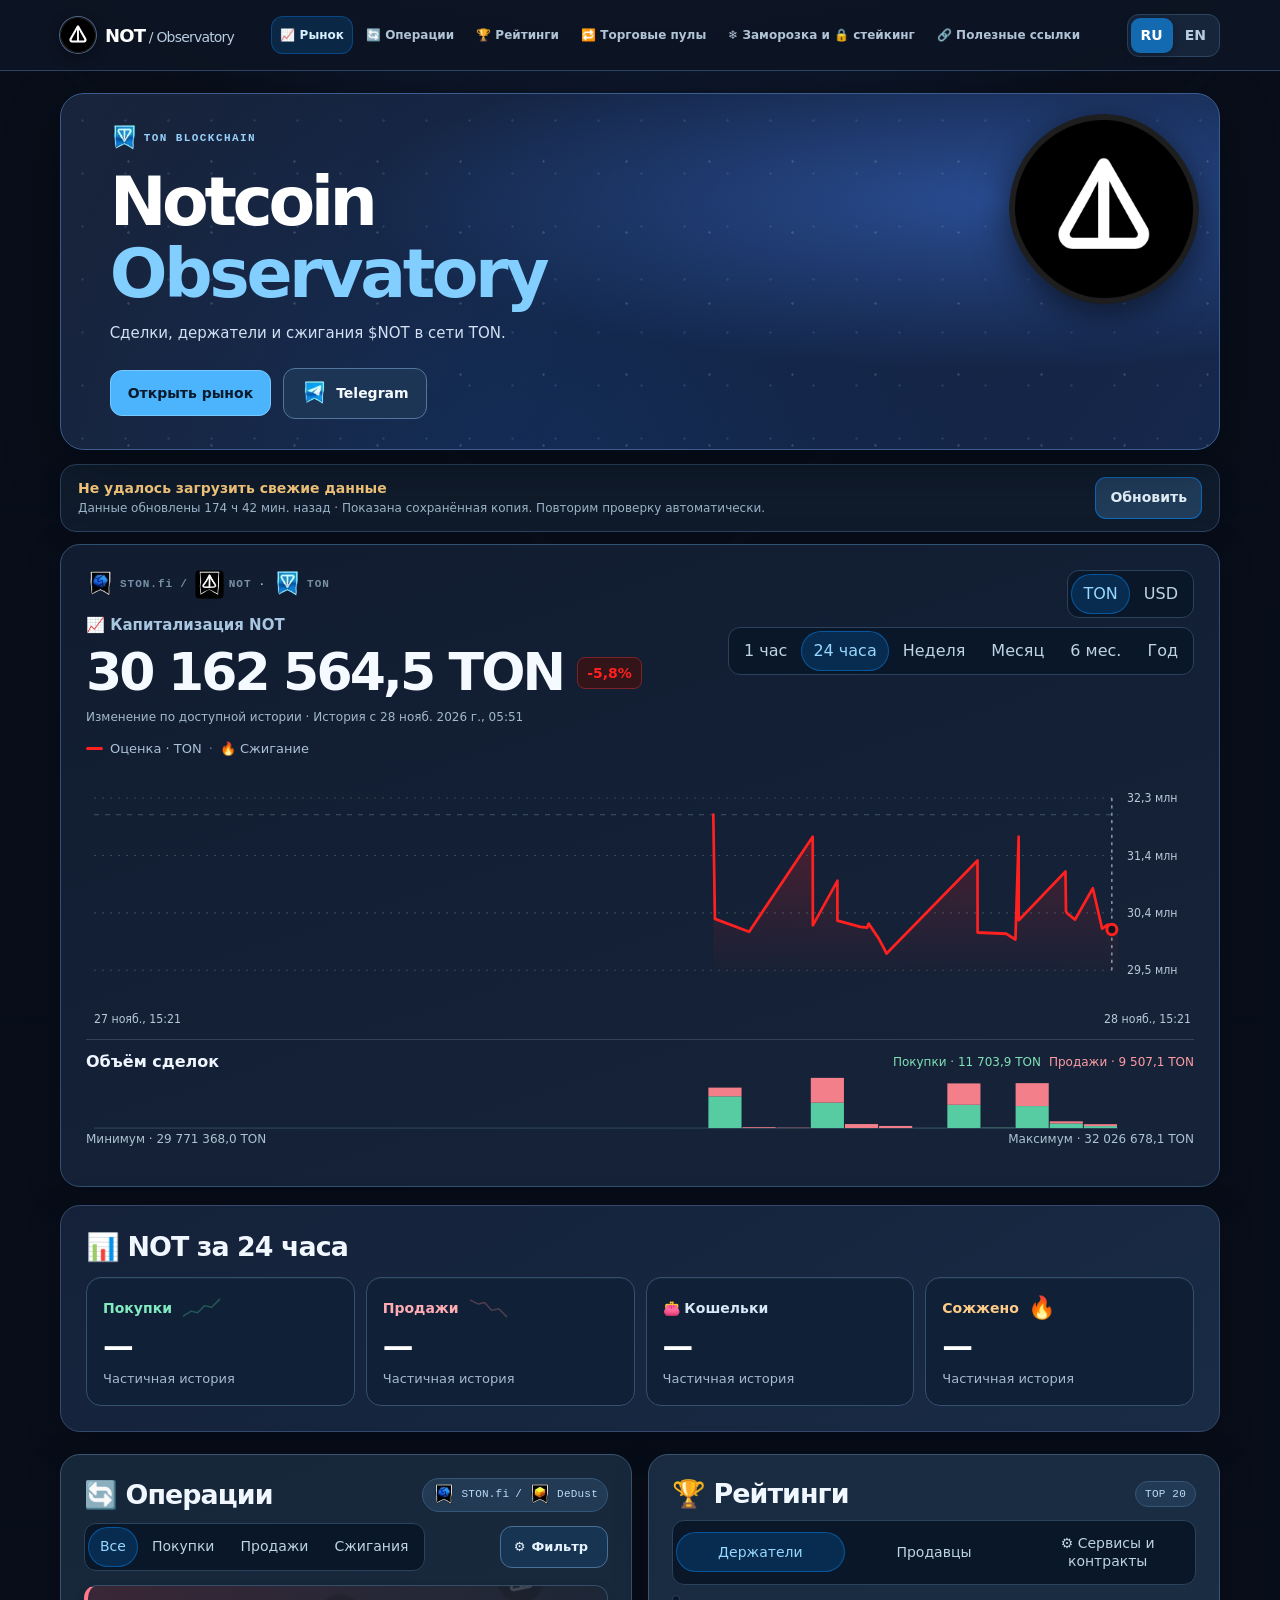
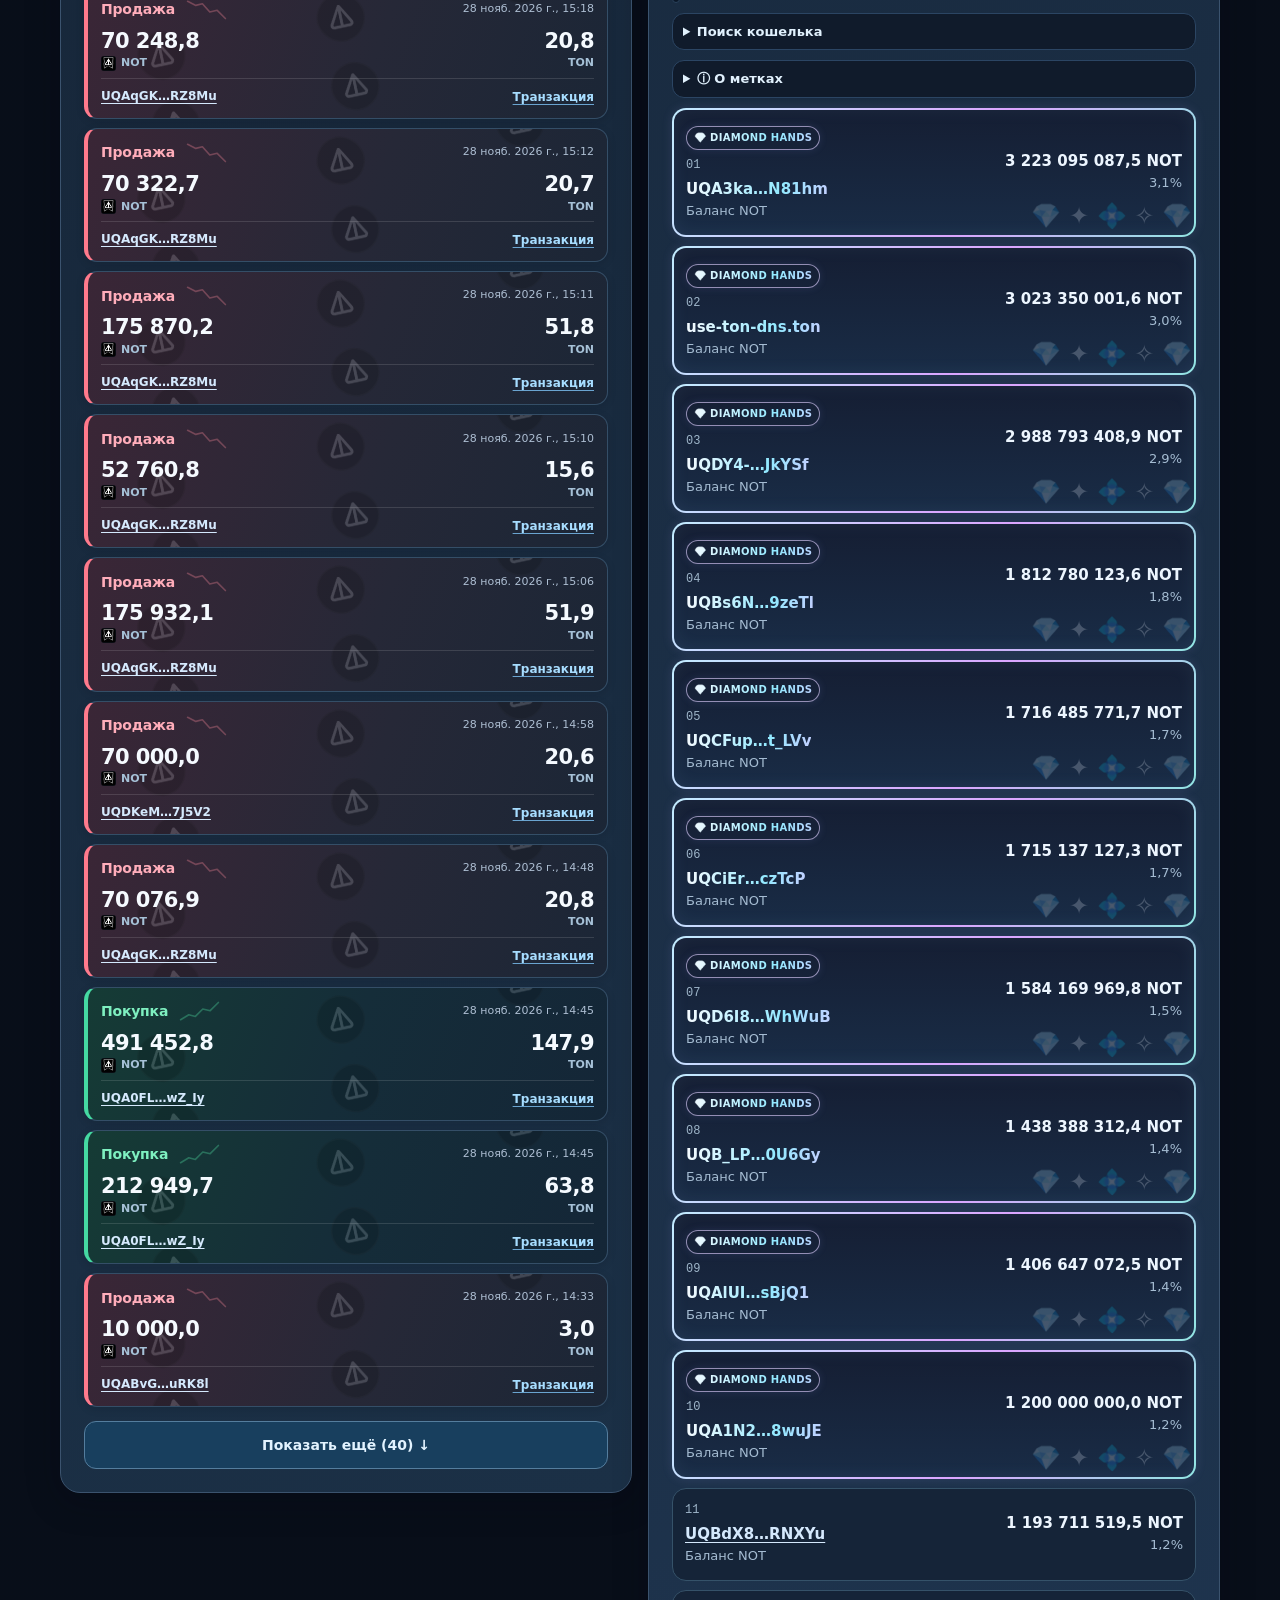
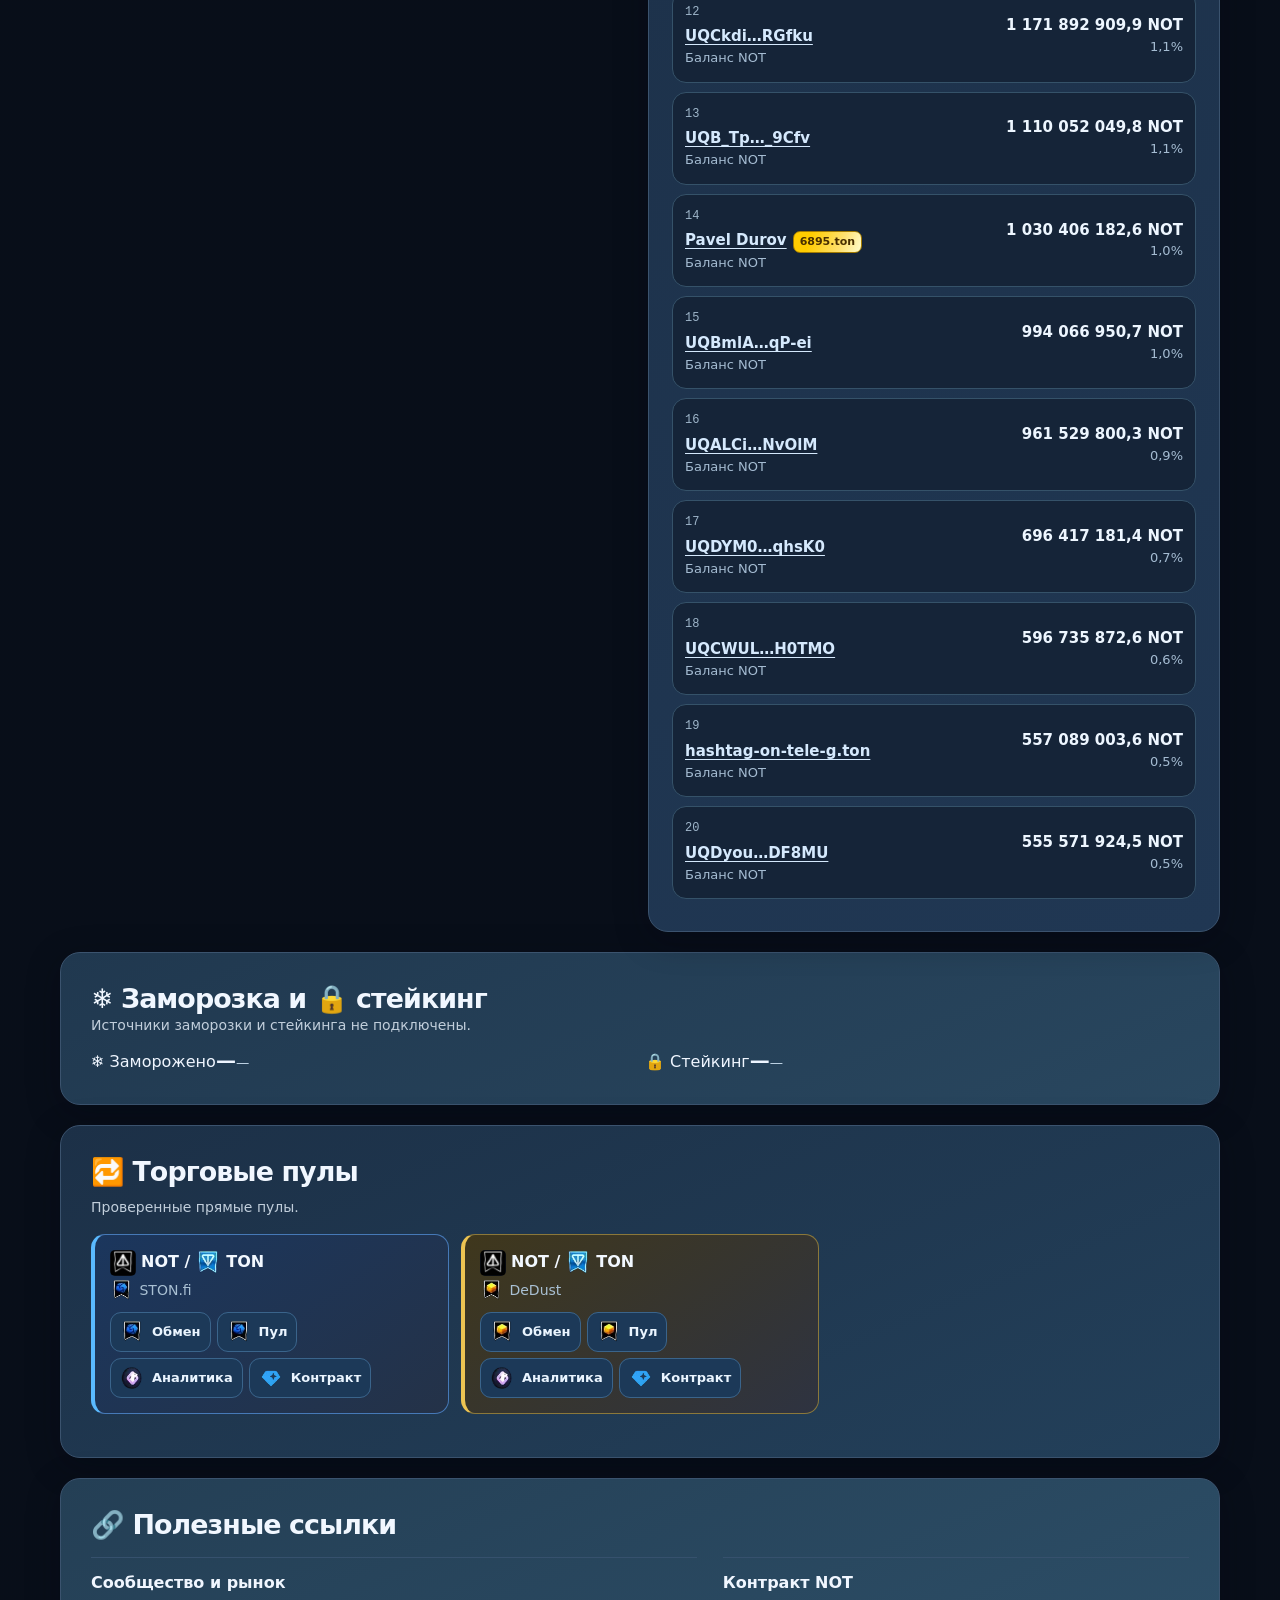
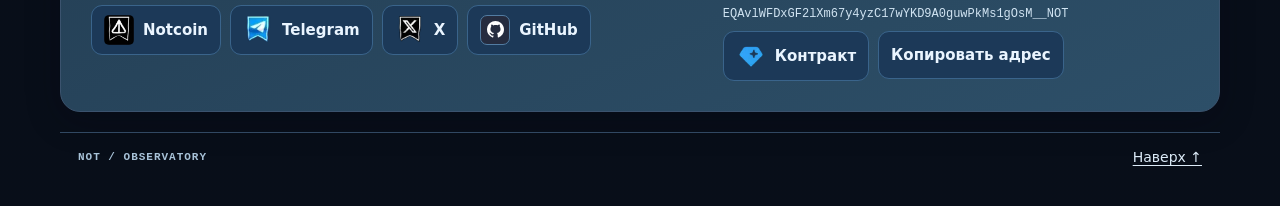
==== commit f1c7a932: "Refresh NOT snapshot" ====
--- a/index.html
+++ b/index.html
@@ -1209,7 +1209,7 @@
 <section id="links" class="panel resources"><h2 data-t="links"></h2><div class="resourcesGrid"><article><h3 data-t="projectResources"></h3><div class="resourceList"><a href="https://notcoin.org/" target="_blank" rel="noopener noreferrer">Notcoin</a><a href="https://t.me/notcoin" target="_blank" rel="noopener noreferrer">Telegram</a><a href="https://x.com/notcoin" target="_blank" rel="noopener noreferrer">X</a><a href="https://github.com/Freebielife/Notcoin">GitHub</a></div></article><article><h3 data-t="contractLabel"></h3><p class="contract" id="contractAddress"></p><div class="resourceList"><a id="contract" data-t="exploreContract"></a><button id="copy"></button></div></article></div></section>
 <footer><span>NOT / OBSERVATORY</span><a href="#top" data-t="up"></a></footer></main>
 
-<script id="snapshot" type="application/json">{"schema":1,"token":"EQAvlWFDxGF2lXm67y4yzC17wYKD9A0guwPkMs1gOsM__NOT","updated":1795877686,"errors":["pools"],"holders":{"totalSupply":"102452655868.343930134","holderCount":2855142,"holders":[{"wallet":"0:f8b8635d0786b77f9da660e65fd31d670a675dd4302facba692f46b571eb5360","name":null,"tokenAmount":"20165968867.969","share":19.683207523563993},{"wallet":"0:cf7ea235ed6f6517edce98026ef7618e9f6d81a1331d4e65ba718e2cd15f80ad","name":null,"tokenAmount":"10121137522.561679299","share":9.878843488028048},{"wallet":"0:3791a10cfca22538579d9a3a648b98b56e95bdcbde08fd1e1dba647d9f258df3","name":null,"tokenAmount":"3223095087.45632","share":3.145936101059338},{"wallet":"0:0116e7242111824deaeba2b8acb6c34e0484c45f5d75d75d75d75d75d75d75d7","name":"use-ton-dns.ton","tokenAmount":"3023350001.613102866","share":2.950972794202854},{"wallet":"0:d8e3e2ad5716b0654fd5bdaeca4ce865871f07a348c8d1a87279b613e58b8991","name":null,"tokenAmount":"2984040621.70917232","share":2.9126044575592},{"wallet":"0:6ce8da34fc8f0ac49da75bd8486a04248d149a1822129d2ea7b220b02069bdcd","name":null,"tokenAmount":"1812780123.563926635","share":1.7693832416540056},{"wallet":"0:85ba9ab88ba4fdc7db48d56bd5039c6a476f795ae947db7ba436be20102aedfc","name":null,"tokenAmount":"1716485771.705425079","share":1.6753941195152453},{"wallet":"0:a212b811feed94df4108d86e51ccb7cb00d3a1ccecfc8d75392b66e454eb5ccd","name":null,"tokenAmount":"1715137127.3201","share":1.674077760877302},{"wallet":"0:fa23c4ec38d7220168911cd89849f64cce105346b6cae235b512673752a8d685","name":null,"tokenAmount":"1584169969.79775845","share":1.546245879495291},{"wallet":"0:7f2cf3759281056287167ae29a0240d340c145c9c0ecf421abc0f2e99c943453","name":null,"tokenAmount":"1438388312.437205","share":1.4039541486221654},{"wallet":"0:255088f87a6bb4c2cb4f555ece1b72b0ee19674bb9570c2fcb3287d9bc27ec06","name":null,"tokenAmount":"1406647072.49963","share":1.37297277515893},{"wallet":"0:35376072a02379119a540c197b10d943881e252878751be9192c7f03811a7cc2","name":null,"tokenAmount":"1200000000","share":1.1712727111164905},{"wallet":"0:5d5fce5db47629f2a8470fc9e310aabd4db79cdc85f88c9027939a2d67629135","name":null,"tokenAmount":"1193711519.53343","share":1.1651347731457549},{"wallet":"0:a4762fecf035050359235f98ebafba0b1b449b55318ae3e439d98bddc3571119","name":null,"tokenAmount":"1171892909.869835","share":1.143838488067862},{"wallet":"0:7f4e9a326ed0f327d232d746f96c1e1ebe87596436bbfa4d9e0da57b0856bff4","name":null,"tokenAmount":"1110052049.770416362","share":1.0834780615125108},{"wallet":"0:d8cd999fb2b1b384e6ca254c3883375e23111a8b78c015b886286c31bf11e29d","name":null,"tokenAmount":"1030406182.647970205","share":1.005738869251068},{"wallet":"0:6694099298a73a19b7ac00f8b73e4ea2fa8a3250f5e0152d8b98bbf4b935ea3f","name":null,"tokenAmount":"994066950.72995","share":0.9702695770106426},{"wallet":"0:0b0a2452a32749ba409c4c286b248099a69a5565db99d0ddb039e5eead2f0dbc","name":null,"tokenAmount":"961529800.291917","share":0.938511346672676},{"wallet":"0:d833462f172dbed49e2f4ec9ff18a531f142810afb3603940a26df305535ea86","name":null,"tokenAmount":"696417181.4","share":0.6797453667720689},{"wallet":"0:c9959a997e1d4e4383d8db37b86d2101ce78dcf1f1b3904d9888fe572ef0efd4","name":null,"tokenAmount":"668452823.56526773","share":0.6524504590923035},{"wallet":"0:9650baefe1a7d54893516da54ee8b709a118ac76715aba39c1429b4a497047d1","name":null,"tokenAmount":"596735872.632305891","share":0.5824503694654213},{"wallet":"0:f405142df9074811bb23b91b0cab30e506450011f422c52843102a0a10e5d173","name":"hashtag-on-tele-g.ton","tokenAmount":"557089003.600724401","share":0.5437526229838373},{"wallet":"0:f2a2e706bf1295fa6388e30a99c431ce294aef002727946d013a85dfc1554317","name":null,"tokenAmount":"555571924.480179237","share":0.5422718618384214},{"wallet":"0:00812bcece3b8815ffb0ad0d9114e18ca6a5c01f581915c32a111fbc89bf8cda","name":"check-hashtag-on-tg.ton","tokenAmount":"531430241.149920005","share":0.5187081161007976},{"wallet":"0:3b865f3176d329c18280bb36477a2ece4a726955ace73bb27014b5588d8e00b7","name":null,"tokenAmount":"448612147.60193105","share":0.4378726386345874},{"wallet":"0:0a7f4c88ae52be3cd3bac932220b7572569846181afb2ce0f5a305cb3c3565b9","name":null,"tokenAmount":"421297110.992076","share":0.4112115078143615},{"wallet":"0:c539771840d7efa9aca87c450b0d5af9eb7e55ee4ad920c79af6699b199c247a","name":null,"tokenAmount":"387605881.924336","share":0.3783268268051794},{"wallet":"0:d887d0e2d1c4fc4126e71c970d33ab1896940000eae703bb1ab6cecc830777e3","name":null,"tokenAmount":"367197325.678828142","share":0.35840683930213824},{"wallet":"0:aff83b4b03bdc45352cee2e228d24155071a9409c2d8bdeb1f6a7f7383dfa2a3","name":null,"tokenAmount":"366708076.35","share":0.3579293023123145},{"wallet":"0:d5575d20c443df8eec85a6ee21a78ddb15995483b3343cc9983865ea719fe316","name":null,"tokenAmount":"358423627.938542944","share":0.34984317868648784},{"wallet":"0:3183d4febac2b7567f5ca800efa048ac527a92e93dd2bf048234b44980fa7f4f","name":null,"tokenAmount":"355943058.8295","share":0.34742199293193743},{"wallet":"0:66a1e72196d64d6faf48fa4b2ea861f67b0484d2d14a59caf701d8c286ce44e5","name":null,"tokenAmount":"355753138.938227998","share":0.3472366196103165},{"wallet":"0:07b1a983d23838b86d05b420a42813f624f2cb4f4d91694d8ebacf0f5f4b02ad","name":null,"tokenAmount":"350262701.88217649","share":0.3418776203637699},{"wallet":"0:b9fa0ddf3a9ff62c904f7835f7463fe35b5dd614b42d8b2f91a6648c85ee6f0b","name":null,"tokenAmount":"345193468.900239977","share":0.3369297418154083},{"wallet":"0:8aa45a92772b3a84c49ffbf4ebdd1d993514298b7503caee84a7ad3e1e894ba2","name":null,"tokenAmount":"344256698.656336384","share":0.3360153972960165},{"wallet":"0:06f3f073c255a49aa6fdcc89abf512638e065908b30e4173fd3d1d01d4f607bd","name":null,"tokenAmount":"333596870.58123851","share":0.3256107591880535},{"wallet":"0:779dcc815138d9500e449c5291e7f12738c23d575b5310000f6a253bd607384e","name":null,"tokenAmount":"330475424.7264958","share":0.32256403889731367},{"wallet":"0:f04667d6a374d15506b5e7d21c63079ed520408a49bfc2a94bbb9bae18c51f0f","name":null,"tokenAmount":"328714593.72465646","share":0.32084536114619505},{"wallet":"0:37727c979c695681d93753eb4c1e8a2b55884a001fd792ecf23fe104e03c8368","name":"hippie-on-telegram.ton","tokenAmount":"310657237.896986341","share":0.3032202877163031},{"wallet":"0:7a94bbb34b96c40d3aec17374d980e71726687e55db459f3dde80edcbdd140c5","name":null,"tokenAmount":"306852351.614813","share":0.2995064881569605},{"wallet":"0:6c25b5f2fe5ef1a6a1978f611f61a50883fd50a0822b19176445fca931823263","name":null,"tokenAmount":"300051006.183557837","share":0.29286796290487216},{"wallet":"0:eb6220d60c7fcc4e8c42be4688b5d86cf379c6bb9fed5f6f13f9d84ac331950d","name":null,"tokenAmount":"294998640","share":0.28793654737373126},{"wallet":"0:781c53aef2723c0eec9f08184f6a0216fc26da2acd8d3f7025a2633b76a2c417","name":null,"tokenAmount":"284767547.848324","share":0.27795038150525114},{"wallet":"0:c1d132e919b1f1d2facd60a721332062842c5f08853a79a6b35496c24e8a09d9","name":null,"tokenAmount":"278958791.051","share":0.27228068290340274},{"wallet":"0:c29ad3b9d091bc3ef63028733abd41f200d3781fa1a5b3d278f4edd25541ce35","name":null,"tokenAmount":"271478069.0004","share":0.2649790449056401},{"wallet":"0:dea2426f885320bd0a1c524fdbed0f9db77502ee4396b5a11aa839ce069789b7","name":null,"tokenAmount":"217168736.451383898","share":0.21196984559429582},{"wallet":"0:c8b0596f090b2415fe55ef2e0785f1c576992bfde436aeac75efcec3ab1f0fac","name":"hashtag-on-tele-gram.ton","tokenAmount":"216002776.573846061","share":0.21083179810528183},{"wallet":"0:a024c01d2eadc2b5e71f1aa298ddb2727bd923ac3a7a056fcc9d6ffbcf072525","name":null,"tokenAmount":"200897725.12725","share":0.19608835263910798},{"wallet":"0:f2fe13c6e35cb3cdbedaab5a79d0dc75f9c2a56503ccd017306b183525ff3e11","name":null,"tokenAmount":"195717868.47388722","share":0.1910324986844588},{"wallet":"0:5c32d6bcc25a56924d7ea54d6211bd6229e61538f4f1739eb93ef56c2496748a","name":null,"tokenAmount":"193238620.099959716","share":0.1886126020474078},{"wallet":"0:422ed218e151fe84a9fc33f8d9087a2aa45e8b0e5c7acc856caff9ab5eafc744","name":null,"tokenAmount":"176332757.92551928","share":0.17211145619505896},{"wallet":"0:f7713255ec127b64d5f215cbf290afc9e0960f69f423a098e9e166f9046eebc0","name":null,"tokenAmount":"165156251","share":0.1612025082221713},{"wallet":"0:be2449d19065cc5c5bd37d097d1dcdbe5cd2232e65f39047a942587e63ecc710","name":null,"tokenAmount":"163174692.68828425","share":0.15926838724217238},{"wallet":"0:4f01e104e8c785a23bc3d5c02d3e8dbb9044b37de6692882e3306cd7e7928d6e","name":null,"tokenAmount":"160749715.81","share":0.15690146287332005},{"wallet":"0:dd738899f1e2e6a0c74652ec3f2ba50deb453274f697375c3e3a98ef18c04411","name":null,"tokenAmount":"154650998.279505888","share":0.15094874502642378},{"wallet":"0:e0e620c8aa3f0ee311ccd2bb0bdba568fdae0e2999db95cfc423a2c9dfb9110b","name":null,"tokenAmount":"151318857.4157","share":0.1476963736402805},{"wallet":"0:ca6199cef68e24c14d745e362e5670f9a9fb5bdb818bc39e18d57a72ac3849aa","name":null,"tokenAmount":"148781715.232497055","share":0.14521996913744037},{"wallet":"0:fcde2201e0ca6aaf37b644c88b13bc20d3cf3e94f465d475069391cfe42b989e","name":null,"tokenAmount":"143342546.16","share":0.13991101054930322},{"wallet":"0:ee5ecd3eede65abf682a7493c9ff56fc6380718cf8509fdc5f5a443240e49f09","name":null,"tokenAmount":"139594138.710311154","share":0.13625233775266463},{"wallet":"0:a51ada258a52e80d1e8c99ec9d44d366ab9871367759a5f5e3e45b77a0d6673a","name":null,"tokenAmount":"139051120","share":0.13572231858848702},{"wallet":"0:c8bf49921e75f113a0bf0932195d192b89c189c2950d8393d753705a656d6716","name":null,"tokenAmount":"135284294.477697571","share":0.13204566863697872},{"wallet":"0:a5925726ddbcfb591b9006d737d6e770bcbe0b0c0d6f2a70020b72248cb222f6","name":null,"tokenAmount":"132959831.28","share":0.12977685171076395},{"wallet":"0:970ea5d31380a921a419fe9a0ee486cac2a05e64e68a9847abfea6bbcfdd5dd3","name":null,"tokenAmount":"131418893.00742285","share":0.12827280258727677},{"wallet":"0:8aba11fa14f28beae5b91d23c87d463650faad9f73406f47ea6db695d27cb30e","name":null,"tokenAmount":"130265534.851110543","share":0.12714705514174993},{"wallet":"0:d029ac2e28d0000ba349ba206c9f2afc7b0a822ee1666166af5283fb04857102","name":null,"tokenAmount":"122005940","share":0.11908519009676322},{"wallet":"0:e64e8d80ba7d25e348049e0e818a275700ba7011d00e7713731ce198437a79c7","name":null,"tokenAmount":"120026264.5","share":0.1171529068550833},{"wallet":"0:dc2ecf6117547c2c4494c898c045007ed25f7522be83f2b90018533dcd202a5d","name":null,"tokenAmount":"119981804.692484787","share":0.11710951138901325},{"wallet":"0:297f8b0dc5a3afdbc33439b812c2ccc16241574f582878f477f376c43e8fb6ab","name":null,"tokenAmount":"114697225.613315","share":0.11195144200137268},{"wallet":"0:8289cbfab66a31910d28f984f0105919cc75d113bfc5ca4357103bf59f00f90e","name":null,"tokenAmount":"110000000","share":0.10736666518567828},{"wallet":"0:2135d74c144db11e053966c20d7ed80e33e6cd9dbbf770ec22251d7752660237","name":null,"tokenAmount":"108309297.26162769","share":0.10571643686895711},{"wallet":"0:81f02d633205e6eeb8c71c5c4ab9702871fde28750cb4d67be515f52c221b7a6","name":null,"tokenAmount":"106520513.870457327","share":0.10397047589214356},{"wallet":"0:244c6b482f361bd24e61e79216a078648ae85e160bcfee282c572fecb71d3c62","name":null,"tokenAmount":"105099951.35","share":0.10258392079660478},{"wallet":"0:8f8b1713723fa0ae737aa46afb6b265b4623de1b11920ee9fb2de08999cbebfa","name":null,"tokenAmount":"104000017","share":0.10151031822312591},{"wallet":"0:27c9670b32c40ae9e0402b203fae26c7f23b56445d1f598c5897517e95101fc2","name":null,"tokenAmount":"101976140.857681318","share":0.09953489247631125},{"wallet":"0:b77d0775936f52877aa8ddcdc5c0ad1f4c0e4dd6e1322395ffc32652667d0093","name":null,"tokenAmount":"100362979","share":0.09796034875754782},{"wallet":"0:1b686caf6350592b745a6acf34de595c547e7067adbf165b86d39ea3f2498c85","name":null,"tokenAmount":"93319788.642659671","share":0.09108576820358821},{"wallet":"0:cd56caa20d21e150a3c2a7ab5fd24457bd8a4691768a98db57289e67c6250fa9","name":null,"tokenAmount":"92328022.036567962","share":0.09011774390232835},{"wallet":"0:b1f8a4b80b6f00e87a19e559c3afc933715f3d61c2ea57377b58dbe3fc57c158","name":null,"tokenAmount":"90860657.9757","share":0.08868550766752192},{"wallet":"0:17aba11df0a6c34321713523b07e92487c2c8816c7e6c8c7a6ceafe5092129ad","name":null,"tokenAmount":"90238680.178322948","share":0.08807841965003185},{"wallet":"0:7e0f980a07cdf29c909fdb8ca183f95c5aaed7eed8cd43a8d7cf4b97b6490f4a","name":null,"tokenAmount":"83647439.870234981","share":0.08164496972896979},{"wallet":"0:fad82d83fb218f895b1aa16f65a03fc873222ddebc62c7c41d50a71f50711022","name":null,"tokenAmount":"82848701.79624916","share":0.08086535297114533},{"wallet":"0:455e5158217ca3b0d9267572353ad4904033fb8249d8a7ecd538a64d1b31421e","name":null,"tokenAmount":"82211561.06307","share":0.08024346500955075},{"wallet":"0:748da5a458ee380ed69fecbec0d72c1ff64bd0ff546d9e1945d08e3c46c0a695","name":null,"tokenAmount":"79954728.9357","share":0.07804066010591787},{"wallet":"0:891959f97f3da51abb86dd051f2a1534eccbca1c4871421ce17a2caf48596b6b","name":null,"tokenAmount":"79935111.65","share":0.07802151244641238},{"wallet":"0:9cb9b289151d61f6775cd5783dcab3fe478a8fe17807ccfb57a876d45d91f484","name":null,"tokenAmount":"78007808.192735145","share":0.07614034749180006},{"wallet":"0:52317cecef2913bb534943d0959e2bf4f32163b3155d2e4bc6553653f1829c45","name":null,"tokenAmount":"73286421.9329","share":0.07153198842114566},{"wallet":"0:f084fde8cc2a6ac6c82ba0dc82d6e071968aa1f10eb40b795340836b9405ffde","name":null,"tokenAmount":"70639050.5189049","share":0.06894799350997706},{"wallet":"0:c7b93d8a8aee6cbee38043d25dbb48ca690d13070c310dffb7a2ec4797cf9179","name":null,"tokenAmount":"70503238.958756318","share":0.0688154331980969},{"wallet":"0:c4625d9d987494da9be8484f024be3f092318d72bab703abfe07b5fa2f2e3839","name":null,"tokenAmount":"70000000","share":0.06832424148179526},{"wallet":"0:f1b3881363fa4bb85b26fc3e4301ba1c2f799c44bb163eee5ae4094cdfaa3597","name":null,"tokenAmount":"69345961.38754332","share":0.06768586016613944},{"wallet":"0:822e7a66185ca8d655b7e6fc1d650ad1ffdfe3b7992034d6e1378dedb1c78bab","name":null,"tokenAmount":"69233572.745","share":0.06757616204109743},{"wallet":"0:1c949d21b15e854d1d576e98b3abd2f1e931e6b5ab543094d9278c1d73ea2e4b","name":null,"tokenAmount":"65183274.659603505","share":0.06362282569167052},{"wallet":"0:847ef8d4c68a679139057c047d2c4bd0870126ff50843935166aeb15d817e74d","name":null,"tokenAmount":"62648365.74","share":0.06114860098942271},{"wallet":"0:2ff7bdacdb3b76ca4cc5a12002590174b9c46b80de2cb6a40c9c0042b9a333f2","name":null,"tokenAmount":"60492901.32","share":0.0590447371103156},{"wallet":"0:22146949b601782bbf0c02500f92675705194bac2c7d311f19bd0047eee323ab","name":null,"tokenAmount":"60489708","share":0.05904162023650405},{"wallet":"0:834fd7424f9da975fb0b356d1eeaa3f94f7720abb338520ef6ce419880fd7bb6","name":null,"tokenAmount":"60012886.529394921","share":0.058576213589342244},{"wallet":"0:06d5f1a5e50c7792afb5f05df74c5b088d903b64249d02c864d253e676b2ff66","name":null,"tokenAmount":"60000000","share":0.058563635555824514},{"wallet":"0:7ae19bce0017da763595df305357e0695ce72863e1df75ce6297d419803a136d","name":null,"tokenAmount":"59943483.266999","share":0.05850847179991991},{"wallet":"0:6cf8a5051a992ee14288dcf74aa00fc0d733431d90cf4b7975e8df06048f93ba","name":null,"tokenAmount":"59535904.683063616","share":0.05811065040575406},{"wallet":"0:2b85ef70673e0d6252dd6891c91d7ef47f150a85496600fdadd6748671fda4dd","name":null,"tokenAmount":"58276570","share":0.05688146344872494}],"asOf":1795877464},"trades":{"rows":[{"kind":"sell","time":1795877303,"tx":"4638bd7dfaeb6a32a0632998f5e21276b677544cabe6bf77e88abdec2e924636","lt":"119658225000001","wallet":"0:2a18ac1734f34579e6a6c2a9e738bb5799d21e7a73ef106895c00c34549a9167","tokenAmount":"70076.8936","ton":"20.833592861","dex":"DeDust","pool":"EQCUhnOllvxtLDEj3_9k0yMeTQ4Wv6rFBtXr2wnzKzucZeER"},{"kind":"buy","time":1795877142,"tx":"462809759a8d340a34f303ad19f514b18d0accea4b9a0d7f606761b2571d7daa","lt":"119657823000018","wallet":"0:3414b3fbbd4ab895e9d510603920668b8909dad18f3bbffed738e103c46eb067","tokenAmount":"491452.802543432","ton":"147.9","dex":"STON.fi","pool":"EQCaY8Ifl2S6lRBMBJeY35LIuMXPc8JfItWG4tl7lBGrSoR2"},{"kind":"buy","time":1795877142,"tx":"d818dd81f443db2041e9678b6d411287ebcb23e44164d8e07a28004701754afd","lt":"119657823000018","wallet":"0:3414b3fbbd4ab895e9d510603920668b8909dad18f3bbffed738e103c46eb067","tokenAmount":"212949.69569741","ton":"63.75","dex":"DeDust","pool":"EQCUhnOllvxtLDEj3_9k0yMeTQ4Wv6rFBtXr2wnzKzucZeER"},{"kind":"sell","time":1795876392,"tx":"6d6f6e725e8ad11062b5025c746271e23626c7229c7c596c8a9115d8dfd132dd","lt":"119655945000017","wallet":"0:01bc6a566ca2608f8d57432e1e36eeb949a667427cdd10eecc12f5eba4deee44","tokenAmount":"10000","ton":"2.959132559","dex":"DeDust","pool":"EQCUhnOllvxtLDEj3_9k0yMeTQ4Wv6rFBtXr2wnzKzucZeER"},{"kind":"sell","time":1795875642,"tx":"3abbc9b183196a2b11772f7489f3804cd7a381d69721bb185677e14b0daba395","lt":"119654070000005","wallet":"0:2a18ac1734f34579e6a6c2a9e738bb5799d21e7a73ef106895c00c34549a9167","tokenAmount":"175808.2408","ton":"52.03640603","dex":"STON.fi","pool":"EQCaY8Ifl2S6lRBMBJeY35LIuMXPc8JfItWG4tl7lBGrSoR2"},{"kind":"sell","time":1795875479,"tx":"f95e9acdfebd010b8a209b7fd1c68d4a5258451461738908d1ebbeeebddb0d00","lt":"119653662000015","wallet":"0:2a18ac1734f34579e6a6c2a9e738bb5799d21e7a73ef106895c00c34549a9167","tokenAmount":"52741.7728","ton":"15.623808057","dex":"STON.fi","pool":"EQCaY8Ifl2S6lRBMBJeY35LIuMXPc8JfItWG4tl7lBGrSoR2"},{"kind":"sell","time":1795875399,"tx":"a0cc83696e70aa4724e0d4ee5207a94704d391f9344b0adaf567ee0e72a9596c","lt":"119653461000027","wallet":"0:2a18ac1734f34579e6a6c2a9e738bb5799d21e7a73ef106895c00c34549a9167","tokenAmount":"140547.472","ton":"41.664329468","dex":"STON.fi","pool":"EQCaY8Ifl2S6lRBMBJeY35LIuMXPc8JfItWG4tl7lBGrSoR2"},{"kind":"sell","time":1795875346,"tx":"cfa27465d1b1f013c793aa3afc15215e6f465c6e28507729910cf8bd91e8bb7c","lt":"119653328000001","wallet":"0:2a18ac1734f34579e6a6c2a9e738bb5799d21e7a73ef106895c00c34549a9167","tokenAmount":"70273.736","ton":"20.848306243","dex":"STON.fi","pool":"EQCaY8Ifl2S6lRBMBJeY35LIuMXPc8JfItWG4tl7lBGrSoR2"},{"kind":"sell","time":1795874985,"tx":"5fa67c662682d57bc9d30d92c52dcec3eff3ae97b9401523047d478bc7c285b3","lt":"119652425000007","wallet":"0:2a18ac1734f34579e6a6c2a9e738bb5799d21e7a73ef106895c00c34549a9167","tokenAmount":"211117.9704","ton":"62.697976023","dex":"STON.fi","pool":"EQCaY8Ifl2S6lRBMBJeY35LIuMXPc8JfItWG4tl7lBGrSoR2"},{"kind":"sell","time":1795874877,"tx":"6a693af6c500b025ae00492207e27ae60fb04d5b5b2ddbb8f52a6cc9484fb156","lt":"119652154000039","wallet":"0:2a18ac1734f34579e6a6c2a9e738bb5799d21e7a73ef106895c00c34549a9167","tokenAmount":"52778.7432","ton":"15.68947457","dex":"STON.fi","pool":"EQCaY8Ifl2S6lRBMBJeY35LIuMXPc8JfItWG4tl7lBGrSoR2"},{"kind":"sell","time":1795874854,"tx":"21fd481f177442068b9b4d727c596785d63625f1259c613eb6046a384333831e","lt":"119652098000001","wallet":"0:2a18ac1734f34579e6a6c2a9e738bb5799d21e7a73ef106895c00c34549a9167","tokenAmount":"70347.6768","ton":"20.921661607","dex":"STON.fi","pool":"EQCaY8Ifl2S6lRBMBJeY35LIuMXPc8JfItWG4tl7lBGrSoR2"},{"kind":"buy","time":1795874834,"tx":"87659a6f90075a0b9c95814dccc72c2ceee6ef4c8ff4a6358954a7754312ebe0","lt":"119652048000001","wallet":"0:383c8d5fcc747ed82b86b30c76201ea26e4818af1ec5d588c55eb1c59fd8b495","tokenAmount":"1606010.489396572","ton":"487.594830566","dex":"STON.fi","pool":"EQCaY8Ifl2S6lRBMBJeY35LIuMXPc8JfItWG4tl7lBGrSoR2"},{"kind":"buy","time":1795873723,"tx":"4e7fa122d8bee70148ae986af3004ec9e0e06fd25f10b197c1c20e2c0a90df27","lt":"119649267000028","wallet":"0:6443d21124618f7a702bc7faa93e0786fd3494ec9673d48df78d64c9ddb15680","tokenAmount":"12613.570560488","ton":"3.75","dex":"DeDust","pool":"EQCUhnOllvxtLDEj3_9k0yMeTQ4Wv6rFBtXr2wnzKzucZeER"},{"kind":"buy","time":1795870913,"tx":"7917305a165a260b9db960899ea698e56f99775e6dbc8a457f9ff83d9151d0eb","lt":"119642237000012","wallet":"0:25fa09716cdee4ebd95fe577c3765af6357ad54279771fddc2f2a71fca1be3ab","tokenAmount":"8488.197141265","ton":"2.533461945","dex":"DeDust","pool":"EQCUhnOllvxtLDEj3_9k0yMeTQ4Wv6rFBtXr2wnzKzucZeER"},{"kind":"sell","time":1795870890,"tx":"234eb281b9fd17013fb10fa0ce622dacad3832d78abe642089c36fa3096f0b7c","lt":"119642178000003","wallet":"0:dae15ccba7159b092a72a3a535a5f8b2bbc788fd2d83b1d3065dc6f37def233a","tokenAmount":"889844.701801181","ton":"263.29288882","dex":"STON.fi","pool":"EQCaY8Ifl2S6lRBMBJeY35LIuMXPc8JfItWG4tl7lBGrSoR2"},{"kind":"sell","time":1795870885,"tx":"525bb01bb6d00200d9290c974d9d8609eb8fb99fe7f8dbeb33cab0df8003d5a4","lt":"119642166000145","wallet":"0:2a18ac1734f34579e6a6c2a9e738bb5799d21e7a73ef106895c00c34549a9167","tokenAmount":"139811.0616","ton":"41.594473965","dex":"DeDust","pool":"EQCUhnOllvxtLDEj3_9k0yMeTQ4Wv6rFBtXr2wnzKzucZeER"},{"kind":"buy","time":1795870885,"tx":"528e9939449c2436552f7e06b7e350238cfe2aec4ff42175b390083bf53c8370","lt":"119642166000092","wallet":"0:62cbdf583f4e04317f7604aab23eb1c603718e064310c6e84c166c5a17e6b24d","tokenAmount":"18547.817175664","ton":"5.568839665","dex":"DeDust","pool":"EQCUhnOllvxtLDEj3_9k0yMeTQ4Wv6rFBtXr2wnzKzucZeER"},{"kind":"sell","time":1795870884,"tx":"362ff780067785437201011562b613e284bd63953751842d0c790ab3e9c71aa5","lt":"119642165000001","wallet":"0:0d5424cf2c6a70f6b669cef3de8e6c489f6d4d39946486bdb0b0d2aed566f275","tokenAmount":"699140.76546662","ton":"208.078602985","dex":"STON.fi","pool":"EQCaY8Ifl2S6lRBMBJeY35LIuMXPc8JfItWG4tl7lBGrSoR2"},{"kind":"buy","time":1795870884,"tx":"618d2f614f19b015d297467210465450458993d962cbe16da010c370d87b8c05","lt":"119642165000105","wallet":"0:6fcf11faf19fa20dc1c2151650c8100b877a8d92606e4d706bbb24fa4436216b","tokenAmount":"110008.337864811","ton":"32.883273926","dex":"DeDust","pool":"EQCUhnOllvxtLDEj3_9k0yMeTQ4Wv6rFBtXr2wnzKzucZeER"},{"kind":"sell","time":1795870883,"tx":"4b89e8a1bfb4371a2232bd9724f165994fab281a76eec0dbdfef5de6c37ff17a","lt":"119642162000023","wallet":"0:74e69791b52673c79a75c399dd876cb8b9d094b2561f41954ac3b0fca48e6624","tokenAmount":"5074685","ton":"1547.241090297","dex":"STON.fi","pool":"EQCaY8Ifl2S6lRBMBJeY35LIuMXPc8JfItWG4tl7lBGrSoR2"},{"kind":"sell","time":1795870883,"tx":"51fb32a0adb39e0e944c215f3e07e0842aff6124f7462d4f4555134f1c51a0d6","lt":"119642162000023","wallet":"0:2a18ac1734f34579e6a6c2a9e738bb5799d21e7a73ef106895c00c34549a9167","tokenAmount":"349771.9584","ton":"104.502254929","dex":"STON.fi","pool":"EQCaY8Ifl2S6lRBMBJeY35LIuMXPc8JfItWG4tl7lBGrSoR2"},{"kind":"buy","time":1795870883,"tx":"7bcb5b2a5dd0b34966bfdadb79941842b3ca30621a425a9fdef644089412d141","lt":"119642162000001","wallet":"0:06f323e1d2ae7b28b5a714bbd9285618928233d6dad9b37674a850d935528491","tokenAmount":"7470547.346592603","ton":"2309.227372514","dex":"STON.fi","pool":"EQCaY8Ifl2S6lRBMBJeY35LIuMXPc8JfItWG4tl7lBGrSoR2"},{"kind":"sell","time":1795870883,"tx":"cc1a049826df21024b7c8b997083f5ed0fbf4f58c15e2340ab371a4b34f57026","lt":"119642162000023","wallet":"0:c2efabe7a91bb642f030b4dbe21f0b03f1337e956415ea25ced0a8734068b6b8","tokenAmount":"916666","ton":"280.421470479","dex":"DeDust","pool":"EQCUhnOllvxtLDEj3_9k0yMeTQ4Wv6rFBtXr2wnzKzucZeER"},{"kind":"sell","time":1795870610,"tx":"2787b178abd3ff342cbcf95bc68fd3b6964ce4faba448dc27adfa1ce3111f28c","lt":"119641478000001","wallet":"0:7009e05faa518e9af2360b9786bfb6e7633c7cc3ced8060c1c7b6f1a59e4fa0c","tokenAmount":"104.4","ton":"0.030572013","dex":"STON.fi","pool":"EQCaY8Ifl2S6lRBMBJeY35LIuMXPc8JfItWG4tl7lBGrSoR2"},{"kind":"sell","time":1795869838,"tx":"f3f47be671eee80af6664830280866cd6b5f4117c208acc3081ea2db33e7e44b","lt":"119639545000001","wallet":"0:736c89b1075f154e15b08d208cd26bfe6b7c0c1433d5ac7528f61de12b664484","tokenAmount":"13270.752238198","ton":"3.898066161","dex":"STON.fi","pool":"EQCaY8Ifl2S6lRBMBJeY35LIuMXPc8JfItWG4tl7lBGrSoR2"},{"kind":"buy","time":1795869118,"tx":"6c8eac25a7568b0e83c507936b3a35559af7a466e9ebdf4f8f59f0270333ca8a","lt":"119637744000001","wallet":"0:2a18ac1734f34579e6a6c2a9e738bb5799d21e7a73ef106895c00c34549a9167","tokenAmount":"52481.924298719","ton":"15.447632","dex":"DeDust","pool":"EQCUhnOllvxtLDEj3_9k0yMeTQ4Wv6rFBtXr2wnzKzucZeER"},{"kind":"buy","time":1795868135,"tx":"1a7730a9c3050527811d69d82689589d4d3e9529b2248a3dc334b81040c36c1f","lt":"119635285000017","wallet":"0:2a18ac1734f34579e6a6c2a9e738bb5799d21e7a73ef106895c00c34549a9167","tokenAmount":"52670.477552498","ton":"15.447632","dex":"DeDust","pool":"EQCUhnOllvxtLDEj3_9k0yMeTQ4Wv6rFBtXr2wnzKzucZeER"},{"kind":"sell","time":1795867441,"tx":"ca57c103be2a5f061629ec6c456fbe5bf12e0b710d096dae66ca2c2ba19faf39","lt":"119633549000043","wallet":"0:2a18ac1734f34579e6a6c2a9e738bb5799d21e7a73ef106895c00c34549a9167","tokenAmount":"69905.0312","ton":"20.585622164","dex":"DeDust","pool":"EQCUhnOllvxtLDEj3_9k0yMeTQ4Wv6rFBtXr2wnzKzucZeER"},{"kind":"sell","time":1795867420,"tx":"d7151328ddb90a01e344b906e0e4be32bba76af79e6d33ac50256d7a141f1982","lt":"119633497000013","wallet":"0:94a047719daa26475e77afa2b97c394f5ed73716d3197ef5aac4393921d24841","tokenAmount":"167913.604159199","ton":"49.354712941","dex":"STON.fi","pool":"EQCaY8Ifl2S6lRBMBJeY35LIuMXPc8JfItWG4tl7lBGrSoR2"},{"kind":"sell","time":1795867418,"tx":"4938580563358503d5974691fda921161678c58cf8d805e1b4755ade31c532d4","lt":"119633492000011","wallet":"0:010a23681262609e11cd344215106b9561646c8110921565a7bfa24d390230fe","tokenAmount":"7754.431141568","ton":"2.280716211","dex":"STON.fi","pool":"EQCaY8Ifl2S6lRBMBJeY35LIuMXPc8JfItWG4tl7lBGrSoR2"},{"kind":"sell","time":1795867417,"tx":"8b3fb79f67c6f80f506660b3732f373e7149ad4c5241a43ab9d5e72c7635b599","lt":"119633489000036","wallet":"0:7321ea4a66c5e5e66c5adbc7707ee26de4c26a19c3af022feae163260f8ede3a","tokenAmount":"31481.994697629","ton":"9.260749145","dex":"STON.fi","pool":"EQCaY8Ifl2S6lRBMBJeY35LIuMXPc8JfItWG4tl7lBGrSoR2"},{"kind":"sell","time":1795867417,"tx":"cbddbf51f39ebb22ee70057b6fcee85f16979d710615deea9916edd75d07a802","lt":"119633489000053","wallet":"0:840ea3fbd53c4e48c26b418d8a64d141122e2b1a7a2c3f42a1c16d099a113d8e","tokenAmount":"355.708437563","ton":"0.10500031","dex":"DeDust","pool":"EQCUhnOllvxtLDEj3_9k0yMeTQ4Wv6rFBtXr2wnzKzucZeER"},{"kind":"sell","time":1795867417,"tx":"d24626e2ba0cd532bf7ca5d031d147702b33c403e2ed58938230b20dcba8505c","lt":"119633489000008","wallet":"0:e1e3358a985a19b447f40d1f2bd104dc03c25be10508971e7f309273b932ebae","tokenAmount":"275303.536403264","ton":"81.290500967","dex":"STON.fi","pool":"EQCaY8Ifl2S6lRBMBJeY35LIuMXPc8JfItWG4tl7lBGrSoR2"},{"kind":"sell","time":1795867417,"tx":"da621d1a1deb6614b7db361d3c5d52aeab09bccef10628bd8f8c70f01c6a9340","lt":"119633489000022","wallet":"0:48953dfc6edb28aef1296835ffedfea483926121048f9ce86333923daa277295","tokenAmount":"181706.203833803","ton":"53.563483283","dex":"STON.fi","pool":"EQCaY8Ifl2S6lRBMBJeY35LIuMXPc8JfItWG4tl7lBGrSoR2"},{"kind":"sell","time":1795867417,"tx":"e18135d890f7c94d6bc14ce39255a5b295f49a68d80b8b3d08d18d7d953c9074","lt":"119633489000036","wallet":"0:07e0dfa1eb6e8f1460d7c03a88b5ff71e19d410a93471626a28a0ea5df031db6","tokenAmount":"180511.959726942","ton":"53.140810575","dex":"STON.fi","pool":"EQCaY8Ifl2S6lRBMBJeY35LIuMXPc8JfItWG4tl7lBGrSoR2"},{"kind":"buy","time":1795867412,"tx":"15020bdd4583fe386138f54df5861e8ebb3db63263ff6e9afdc8c3bf4fdf9b69","lt":"119633477000001","wallet":"0:6fcf11faf19fa20dc1c2151650c8100b877a8d92606e4d706bbb24fa4436216b","tokenAmount":"182582.305583005","ton":"53.172566993","dex":"DeDust","pool":"EQCUhnOllvxtLDEj3_9k0yMeTQ4Wv6rFBtXr2wnzKzucZeER"},{"kind":"buy","time":1795867412,"tx":"c20b98294278243e4607faeb90ac6311422d86a38b752ab5034073fe621aed37","lt":"119633477000042","wallet":"0:07e0dfa1eb6e8f1460d7c03a88b5ff71e19d410a93471626a28a0ea5df031db6","tokenAmount":"180339.265915921","ton":"53.172566993","dex":"DeDust","pool":"EQCUhnOllvxtLDEj3_9k0yMeTQ4Wv6rFBtXr2wnzKzucZeER"},{"kind":"buy","time":1795867412,"tx":"e1ef187216c48e4e7daf653111a2d0f0bacadcccdbc6b648718a0e7fc8980d5a","lt":"119633476000138","wallet":"0:17159dab0539e6a80a75307b2ceb8dec55dea92dcac31ba71ff734a66028958f","tokenAmount":"29936.029465324","ton":"8.6555172","dex":"DeDust","pool":"EQCUhnOllvxtLDEj3_9k0yMeTQ4Wv6rFBtXr2wnzKzucZeER"},{"kind":"sell","time":1795867411,"tx":"0ca31c2c7d35eb28f353df7d57d9840c25095b94bfb60ce2ae889c09dce7f917","lt":"119633474000046","wallet":"0:840ea3fbd53c4e48c26b418d8a64d141122e2b1a7a2c3f42a1c16d099a113d8e","tokenAmount":"446680.494190466","ton":"137.747820136","dex":"DeDust","pool":"EQCUhnOllvxtLDEj3_9k0yMeTQ4Wv6rFBtXr2wnzKzucZeER"},{"kind":"buy","time":1795867411,"tx":"18cc3365f736a5095ae0bc0453cd3f3e67790ebeea9a0ce109d56f6b5b954fb7","lt":"119633474000024","wallet":"0:06f323e1d2ae7b28b5a714bbd9285618928233d6dad9b37674a850d935528491","tokenAmount":"7525034.012756486","ton":"2297.608249559","dex":"STON.fi","pool":"EQCaY8Ifl2S6lRBMBJeY35LIuMXPc8JfItWG4tl7lBGrSoR2"},{"kind":"sell","time":1795867411,"tx":"620c0bb4a2af6b35f5ffd0f6f204c86b615c3c932d598733d07e7fa5ea448e34","lt":"119633474000083","wallet":"0:74e69791b52673c79a75c399dd876cb8b9d094b2561f41954ac3b0fca48e6624","tokenAmount":"5074685","ton":"1528.534466097","dex":"STON.fi","pool":"EQCaY8Ifl2S6lRBMBJeY35LIuMXPc8JfItWG4tl7lBGrSoR2"},{"kind":"sell","time":1795867411,"tx":"68546c969220a81464641d1464c2e3da2fa272687f884b3cde40b03f4ae7c033","lt":"119633474000083","wallet":"0:e560f9d2ee7dc22c48c14424f2f57cae8d0655e4a427056ccb8d00ceaa1e1dbc","tokenAmount":"259081.766342311","ton":"75.116961914","dex":"DeDust","pool":"EQCUhnOllvxtLDEj3_9k0yMeTQ4Wv6rFBtXr2wnzKzucZeER"},{"kind":"buy","time":1795867411,"tx":"b52f0b31d471a84303278e6bdec42b5a629d58757e94ec6cc4b45f513e002344","lt":"119633474000083","wallet":"0:e560f9d2ee7dc22c48c14424f2f57cae8d0655e4a427056ccb8d00ceaa1e1dbc","tokenAmount":"259081.766342311","ton":"75.490983217","dex":"DeDust","pool":"EQCUhnOllvxtLDEj3_9k0yMeTQ4Wv6rFBtXr2wnzKzucZeER"},{"kind":"sell","time":1795867411,"tx":"bf5952e1e1758b0979169249fceb22c6a154271f7b74f1a6ea8b3a621a1b3736","lt":"119633474000083","wallet":"0:c2efabe7a91bb642f030b4dbe21f0b03f1337e956415ea25ced0a8734068b6b8","tokenAmount":"916666","ton":"269.735934805","dex":"DeDust","pool":"EQCUhnOllvxtLDEj3_9k0yMeTQ4Wv6rFBtXr2wnzKzucZeER"},{"kind":"buy","time":1795862469,"tx":"c8033f79960490064becc53f50d96658c57b437fe144527e540c53db46a16df9","lt":"119621109000001","wallet":"0:134a990e60c34ea74c4dc8e5433ceab0bb6782d1dff0e70e5c758f15cc63bba5","tokenAmount":"20464.223515337","ton":"6","dex":"DeDust","pool":"EQCUhnOllvxtLDEj3_9k0yMeTQ4Wv6rFBtXr2wnzKzucZeER"},{"kind":"buy","time":1795862349,"tx":"582452e1f02e3c021272d1579b2401c1e60e2a2075b7b43f5484191f9d07a6c0","lt":"119620809000003","wallet":"0:134a990e60c34ea74c4dc8e5433ceab0bb6782d1dff0e70e5c758f15cc63bba5","tokenAmount":"20492.792761229","ton":"6","dex":"DeDust","pool":"EQCUhnOllvxtLDEj3_9k0yMeTQ4Wv6rFBtXr2wnzKzucZeER"},{"kind":"buy","time":1795859753,"tx":"59dd25c70b2b01171f57dbf9fddbc8403685dd471598b5dbd90e29b4e73d5618","lt":"119614314000001","wallet":"0:010a23681262609e11cd344215106b9561646c8110921565a7bfa24d390230fe","tokenAmount":"6163.684371417","ton":"1.802928692","dex":"DeDust","pool":"EQCUhnOllvxtLDEj3_9k0yMeTQ4Wv6rFBtXr2wnzKzucZeER"},{"kind":"sell","time":1795859739,"tx":"43f2b1b60aedb90b9d567e596077a41f025ddcf5c4ccbf7de2f400ba68e238ca","lt":"119614280000016","wallet":"0:83770e92f3dcf4fc660a264a11f173eaa25d75bd64ed9a8bd093fe6a986004c7","tokenAmount":"444597.007575052","ton":"129.193928709","dex":"STON.fi","pool":"EQCaY8Ifl2S6lRBMBJeY35LIuMXPc8JfItWG4tl7lBGrSoR2"},{"kind":"sell","time":1795859739,"tx":"7add929bca8bd32290bdde666e79ee67658f03a906475d6b1f0011043aa30617","lt":"119614280000016","wallet":"0:83770e92f3dcf4fc660a264a11f173eaa25d75bd64ed9a8bd093fe6a986004c7","tokenAmount":"79136.067669442","ton":"23.019887801","dex":"DeDust","pool":"EQCUhnOllvxtLDEj3_9k0yMeTQ4Wv6rFBtXr2wnzKzucZeER"},{"kind":"sell","time":1795859603,"tx":"b1abb8feaf810201942adfa96d9024a0cfb2420dcda9ea3cb81b0d2e02c9e45c","lt":"119613939000029","wallet":"0:2a18ac1734f34579e6a6c2a9e738bb5799d21e7a73ef106895c00c34549a9167","tokenAmount":"104930.988","ton":"30.552514636","dex":"STON.fi","pool":"EQCaY8Ifl2S6lRBMBJeY35LIuMXPc8JfItWG4tl7lBGrSoR2"},{"kind":"sell","time":1795859536,"tx":"fbd8582cd023ef0ca937e075c7d79c02a7b7fd33feeea30f58649fc5b74aa91e","lt":"119613771000001","wallet":"0:2a18ac1734f34579e6a6c2a9e738bb5799d21e7a73ef106895c00c34549a9167","tokenAmount":"69978.972","ton":"20.388608257","dex":"STON.fi","pool":"EQCaY8Ifl2S6lRBMBJeY35LIuMXPc8JfItWG4tl7lBGrSoR2"},{"kind":"sell","time":1795859346,"tx":"0c3a160931a21e3d454fc5dd065461c45b5d18d685f8a44cc797fd541b76ecb6","lt":"119613296000001","wallet":"0:2a18ac1734f34579e6a6c2a9e738bb5799d21e7a73ef106895c00c34549a9167","tokenAmount":"69953.992","ton":"20.452260075","dex":"DeDust","pool":"EQCUhnOllvxtLDEj3_9k0yMeTQ4Wv6rFBtXr2wnzKzucZeER"},{"kind":"sell","time":1795859054,"tx":"171d9573119208013f9838d63fe2bfafc1c942e973706bc87ce8d7a8bcb9cf43","lt":"119612565000027","wallet":"0:2a18ac1734f34579e6a6c2a9e738bb5799d21e7a73ef106895c00c34549a9167","tokenAmount":"140006.9048","ton":"41.028581277","dex":"STON.fi","pool":"EQCaY8Ifl2S6lRBMBJeY35LIuMXPc8JfItWG4tl7lBGrSoR2"},{"kind":"buy","time":1795859048,"tx":"248e187f188fae1459fcab064ee6a08081d359ec5a6673908b9e008d0dbce367","lt":"119612552000027","wallet":"0:c22fb4c48763f8ec6807d722159945bb2ad3a31b7e0d972ff24f03bc48e06554","tokenAmount":"9999.693476306","ton":"2.944245","dex":"DeDust","pool":"EQCUhnOllvxtLDEj3_9k0yMeTQ4Wv6rFBtXr2wnzKzucZeER"},{"kind":"buy","time":1795859003,"tx":"2240528873d5f5288821fccc47ce84eca234192494b117f683da1d13ace34465","lt":"119612439000020","wallet":"0:25fa09716cdee4ebd95fe577c3765af6357ad54279771fddc2f2a71fca1be3ab","tokenAmount":"16894.546742179","ton":"4.969755087","dex":"DeDust","pool":"EQCUhnOllvxtLDEj3_9k0yMeTQ4Wv6rFBtXr2wnzKzucZeER"},{"kind":"sell","time":1795858998,"tx":"56643d5254ce911828c5e33e5b261ef753491637514a208a25a48e20d762b703","lt":"119612426000010","wallet":"0:2a18ac1734f34579e6a6c2a9e738bb5799d21e7a73ef106895c00c34549a9167","tokenAmount":"70027.9328","ton":"20.533962841","dex":"DeDust","pool":"EQCUhnOllvxtLDEj3_9k0yMeTQ4Wv6rFBtXr2wnzKzucZeER"},{"kind":"sell","time":1795858862,"tx":"90dd7800ea6d6d06537397d9a7751b30cfadfb2cfcfc618fcee28042524c49c5","lt":"119612086000025","wallet":"0:2a18ac1734f34579e6a6c2a9e738bb5799d21e7a73ef106895c00c34549a9167","tokenAmount":"315125.6976","ton":"92.500560612","dex":"STON.fi","pool":"EQCaY8Ifl2S6lRBMBJeY35LIuMXPc8JfItWG4tl7lBGrSoR2"},{"kind":"sell","time":1795858857,"tx":"fb2241f4a888f00a0f77acf8dff4576bd6d5ca8165a19b2a93dabac8cbd10e82","lt":"119612073000011","wallet":"0:2a18ac1734f34579e6a6c2a9e738bb5799d21e7a73ef106895c00c34549a9167","tokenAmount":"69930.0112","ton":"20.555795462","dex":"STON.fi","pool":"EQCaY8Ifl2S6lRBMBJeY35LIuMXPc8JfItWG4tl7lBGrSoR2"},{"kind":"sell","time":1795858630,"tx":"c677798ddc524c32643118529f5201b0436af208e0c2e684d54ffbefa4532328","lt":"119611505000010","wallet":"0:2a18ac1734f34579e6a6c2a9e738bb5799d21e7a73ef106895c00c34549a9167","tokenAmount":"52374.0672","ton":"15.421640243","dex":"DeDust","pool":"EQCUhnOllvxtLDEj3_9k0yMeTQ4Wv6rFBtXr2wnzKzucZeER"},{"kind":"sell","time":1795858608,"tx":"5d90f8f4da0b1404f74d0dab1332519c0935b0760d722d760a03cf58259145fb","lt":"119611451000030","wallet":"0:dae15ccba7159b092a72a3a535a5f8b2bbc788fd2d83b1d3065dc6f37def233a","tokenAmount":"225545.233636823","ton":"66.370474973","dex":"STON.fi","pool":"EQCaY8Ifl2S6lRBMBJeY35LIuMXPc8JfItWG4tl7lBGrSoR2"},{"kind":"sell","time":1795858604,"tx":"17e39849b0f8f30158b677226ad8cbc759cbf6e0d33bd7bc8c2b8844343f6557","lt":"119611441000007","wallet":"0:2a18ac1734f34579e6a6c2a9e738bb5799d21e7a73ef106895c00c34549a9167","tokenAmount":"69783.1288","ton":"20.557033359","dex":"STON.fi","pool":"EQCaY8Ifl2S6lRBMBJeY35LIuMXPc8JfItWG4tl7lBGrSoR2"},{"kind":"sell","time":1795858370,"tx":"42d7020ba5a59b52c73d6aa38d47786482cb5e3f16048dbec0416f910bbac6bb","lt":"119610855000015","wallet":"0:2a18ac1734f34579e6a6c2a9e738bb5799d21e7a73ef106895c00c34549a9167","tokenAmount":"174337.4184","ton":"51.403141097","dex":"STON.fi","pool":"EQCaY8Ifl2S6lRBMBJeY35LIuMXPc8JfItWG4tl7lBGrSoR2"},{"kind":"sell","time":1795858362,"tx":"90e09e4c0ee14e1b279f180d6ac902c55e0f7d182804d1d7d69e0ee83375f7c7","lt":"119610836000018","wallet":"0:2a18ac1734f34579e6a6c2a9e738bb5799d21e7a73ef106895c00c34549a9167","tokenAmount":"69734.168","ton":"20.579393386","dex":"STON.fi","pool":"EQCaY8Ifl2S6lRBMBJeY35LIuMXPc8JfItWG4tl7lBGrSoR2"},{"kind":"sell","time":1795858227,"tx":"ec7f0ca3b48e59444e3fdd982e9c9b98a36599036eac0cb7199534117e95dccd","lt":"119610498000009","wallet":"0:2a18ac1734f34579e6a6c2a9e738bb5799d21e7a73ef106895c00c34549a9167","tokenAmount":"139372.4128","ton":"41.162066948","dex":"STON.fi","pool":"EQCaY8Ifl2S6lRBMBJeY35LIuMXPc8JfItWG4tl7lBGrSoR2"},{"kind":"sell","time":1795858106,"tx":"00c4c9376ceae2233894fd6eb63b38c5cc66deba13e62be2898767e16da3282b","lt":"119610195000001","wallet":"0:920cc211027e8c98f4a1e60893919ae515ea2b6e0aa6bc6c666da015b8f680d9","tokenAmount":"99613.805968222","ton":"29.356996402","dex":"STON.fi","pool":"EQCaY8Ifl2S6lRBMBJeY35LIuMXPc8JfItWG4tl7lBGrSoR2"},{"kind":"sell","time":1795857540,"tx":"01339b01b93f7d129122f75d9800461a8f68f1505ef1fea58963821f4d6aa001","lt":"119608778000005","wallet":"0:22263a215fc8b3773f61be1883abc3486007e623259924d1918cd94ccd8d5289","tokenAmount":"2906","ton":"0.856742911","dex":"STON.fi","pool":"EQCaY8Ifl2S6lRBMBJeY35LIuMXPc8JfItWG4tl7lBGrSoR2"},{"kind":"sell","time":1795855590,"tx":"1064892f0dad0b0d32dc154cc0dd8735befbdf0e12324666a016a265c767b927","lt":"119603898000008","wallet":"0:9adf29d2c0e523f2f3137aaa817a92276486fae105a530e4f9683acc97746560","tokenAmount":"67308.339915043","ton":"19.900331548","dex":"DeDust","pool":"EQCUhnOllvxtLDEj3_9k0yMeTQ4Wv6rFBtXr2wnzKzucZeER"},{"kind":"sell","time":1795855589,"tx":"2062eb47e19df61fdfb53cfd76b40edc59f557bba2320cb112df8964995c1620","lt":"119603896000047","wallet":"0:2a18ac1734f34579e6a6c2a9e738bb5799d21e7a73ef106895c00c34549a9167","tokenAmount":"208840.7936","ton":"62.046124064","dex":"DeDust","pool":"EQCUhnOllvxtLDEj3_9k0yMeTQ4Wv6rFBtXr2wnzKzucZeER"},{"kind":"buy","time":1795855589,"tx":"38be1ad60f652336248e9b47cdf94c9ebd2956d095203f86a55a0344159d9b05","lt":"119603896000060","wallet":"0:9adf29d2c0e523f2f3137aaa817a92276486fae105a530e4f9683acc97746560","tokenAmount":"67308.339915043","ton":"20","dex":"DeDust","pool":"EQCUhnOllvxtLDEj3_9k0yMeTQ4Wv6rFBtXr2wnzKzucZeER"},{"kind":"sell","time":1795855589,"tx":"40398ccb16b8c744555932096c68b33abf56809d78227893f6dc601dd0b7f3d2","lt":"119603897000019","wallet":"0:e1e3358a985a19b447f40d1f2bd104dc03c25be10508971e7f309273b932ebae","tokenAmount":"97874.748121597","ton":"28.95313041","dex":"STON.fi","pool":"EQCaY8Ifl2S6lRBMBJeY35LIuMXPc8JfItWG4tl7lBGrSoR2"},{"kind":"sell","time":1795855589,"tx":"b91c16a1b87c2b157d404fd840456bbb768736336898d93078a9ddec7a47ac72","lt":"119603895000036","wallet":"0:b40675d27c6e0c4c7faf300bd3734da6c60cb66ce7a5ca84e1a0af9725ec3eb5","tokenAmount":"65318.424722882","ton":"19.58941847","dex":"DeDust","pool":"EQCUhnOllvxtLDEj3_9k0yMeTQ4Wv6rFBtXr2wnzKzucZeER"},{"kind":"buy","time":1795855589,"tx":"d2268133651bc2356e816fa1e45d8698a7a18eaa547a2c864fda37194ce52538","lt":"119603895000014","wallet":"0:00adc8fb6832e5c2b205a865788b6f4d19272a73be2aac7db831e19a239cc722","tokenAmount":"633181.886089759","ton":"191.295","dex":"STON.fi","pool":"EQCaY8Ifl2S6lRBMBJeY35LIuMXPc8JfItWG4tl7lBGrSoR2"},{"kind":"buy","time":1795854112,"tx":"6e09462e07777813b9f810d70f124aff84e7ae22d400aeb5cda5a6306b15924a","lt":"119600198000032","wallet":"0:c2eff550e6e91a59602c1cce77aba015578daa3cc89421757daa75aa782c772c","tokenAmount":"91062.283571957","ton":"27.019236871","dex":"DeDust","pool":"EQCUhnOllvxtLDEj3_9k0yMeTQ4Wv6rFBtXr2wnzKzucZeER"},{"kind":"sell","time":1795854112,"tx":"f54283bdd6bce65b764d620e3920203d14af4cceb6b1e6317f940d2e431b840f","lt":"119600198000050","wallet":"0:2a18ac1734f34579e6a6c2a9e738bb5799d21e7a73ef106895c00c34549a9167","tokenAmount":"104492.3392","ton":"30.835572068","dex":"DeDust","pool":"EQCUhnOllvxtLDEj3_9k0yMeTQ4Wv6rFBtXr2wnzKzucZeER"},{"kind":"sell","time":1795853526,"tx":"de7ae67f2d703513583e9b932b71efd7a2bf142d7474917907c79f3997fe79ea","lt":"119598732000042","wallet":"0:da2720b63c73f154004a4816b64395d7282aef56199d032fd286d5329dd4b9e7","tokenAmount":"97897.34163153","ton":"28.908951765","dex":"DeDust","pool":"EQCUhnOllvxtLDEj3_9k0yMeTQ4Wv6rFBtXr2wnzKzucZeER"},{"kind":"sell","time":1795853524,"tx":"7fe7c1e56e25281d9d16a4164bdd0f8ba25e971e9fd8484b5c6bd55052ed302f","lt":"119598728000011","wallet":"0:744b65a1a9d6cc2626f8e3d4be17c45581e853b070300fbfc15a75cc71f35024","tokenAmount":"36741.123041147","ton":"10.899682764","dex":"DeDust","pool":"EQCUhnOllvxtLDEj3_9k0yMeTQ4Wv6rFBtXr2wnzKzucZeER"},{"kind":"sell","time":1795853518,"tx":"cb6d274165fa390a2759ded53a8ed3501802b7c1f7da93aa160a910a44bf92e4","lt":"119598711000010","wallet":"0:b0e09dfe7d7625e24fb842e0586a7e58b132d589f9d9ece7ab60a8153bcd959a","tokenAmount":"482996.540217542","ton":"142.512466795","dex":"STON.fi","pool":"EQCaY8Ifl2S6lRBMBJeY35LIuMXPc8JfItWG4tl7lBGrSoR2"},{"kind":"sell","time":1795853512,"tx":"4785b8722c3fa609d69b1c87d2be7a3772f2434249faaf837668fc94d6374d23","lt":"119598697000007","wallet":"0:840ea3fbd53c4e48c26b418d8a64d141122e2b1a7a2c3f42a1c16d099a113d8e","tokenAmount":"565.809908952","ton":"0.168068685","dex":"DeDust","pool":"EQCUhnOllvxtLDEj3_9k0yMeTQ4Wv6rFBtXr2wnzKzucZeER"},{"kind":"sell","time":1795853508,"tx":"0081e1e70db156010b6c1d77d66904cc7eeb68aab877c208500533f2e6290207","lt":"119598687000097","wallet":"0:17159dab0539e6a80a75307b2ceb8dec55dea92dcac31ba71ff734a66028958f","tokenAmount":"121675.432192232","ton":"36.073338597","dex":"STON.fi","pool":"EQCaY8Ifl2S6lRBMBJeY35LIuMXPc8JfItWG4tl7lBGrSoR2"},{"kind":"buy","time":1795853508,"tx":"82a52c7519a1ba04bc8273ba50c5a8a47cb9b44b04923d593b0d5988bf9952a7","lt":"119598687000097","wallet":"0:17159dab0539e6a80a75307b2ceb8dec55dea92dcac31ba71ff734a66028958f","tokenAmount":"121675.432192232","ton":"35.907763593","dex":"DeDust","pool":"EQCUhnOllvxtLDEj3_9k0yMeTQ4Wv6rFBtXr2wnzKzucZeER"},{"kind":"buy","time":1795853508,"tx":"d67ac03d2482b80b64f2cfcf26288415ec3b34f92d37ae84e4de9c8704f1d13b","lt":"119598688000037","wallet":"0:b40675d27c6e0c4c7faf300bd3734da6c60cb66ce7a5ca84e1a0af9725ec3eb5","tokenAmount":"107511.593203499","ton":"31.977906975","dex":"DeDust","pool":"EQCUhnOllvxtLDEj3_9k0yMeTQ4Wv6rFBtXr2wnzKzucZeER"},{"kind":"sell","time":1795853508,"tx":"eb1edb5c93f5240915a327657757120c0d3c94567bd811f3c1f17bd0f0ce5e18","lt":"119598687000083","wallet":"0:0d5424cf2c6a70f6b669cef3de8e6c489f6d4d39946486bdb0b0d2aed566f275","tokenAmount":"697759.452389257","ton":"207.492217863","dex":"STON.fi","pool":"EQCaY8Ifl2S6lRBMBJeY35LIuMXPc8JfItWG4tl7lBGrSoR2"},{"kind":"sell","time":1795853508,"tx":"f8706340b8154f01226852dddc9efe4378aba466f16bc6e8a60055cf77e43a24","lt":"119598687000124","wallet":"0:2a18ac1734f34579e6a6c2a9e738bb5799d21e7a73ef106895c00c34549a9167","tokenAmount":"349161.4472","ton":"103.338006397","dex":"STON.fi","pool":"EQCaY8Ifl2S6lRBMBJeY35LIuMXPc8JfItWG4tl7lBGrSoR2"},{"kind":"buy","time":1795853507,"tx":"b3dcd157cc8b204ca8cd1b1c5b97c25ee6ca8843ea0a044a72173d3f292a5402","lt":"119598685000055","wallet":"0:d200680b268c7d431d2894934272da4d52eb2ba8c943e74be28e099a096fa9d5","tokenAmount":"95088.547762208","ton":"27.85485656","dex":"DeDust","pool":"EQCUhnOllvxtLDEj3_9k0yMeTQ4Wv6rFBtXr2wnzKzucZeER"},{"kind":"buy","time":1795853506,"tx":"075d368e9292dd2acbf69fe3cbb9feea48933f7f1e207ff2cc66bc7fa0b4e3f7","lt":"119598683000008","wallet":"0:06f323e1d2ae7b28b5a714bbd9285618928233d6dad9b37674a850d935528491","tokenAmount":"7451403.746590092","ton":"2303.182838537","dex":"STON.fi","pool":"EQCaY8Ifl2S6lRBMBJeY35LIuMXPc8JfItWG4tl7lBGrSoR2"},{"kind":"buy","time":1795853506,"tx":"12311fbd35815b45d7dfd280e25418bbf72dbd3b1b25ac6a4b8bbd88124630b4","lt":"119598683000068","wallet":"0:e560f9d2ee7dc22c48c14424f2f57cae8d0655e4a427056ccb8d00ceaa1e1dbc","tokenAmount":"255232.3371707","ton":"75.877438179","dex":"DeDust","pool":"EQCUhnOllvxtLDEj3_9k0yMeTQ4Wv6rFBtXr2wnzKzucZeER"},{"kind":"sell","time":1795853506,"tx":"33f887ff5b4c173aefe924155cb92c752ffc8455fca7b12722bc66314b496045","lt":"119598683000068","wallet":"0:74e69791b52673c79a75c399dd876cb8b9d094b2561f41954ac3b0fca48e6624","tokenAmount":"5074685","ton":"1547.031499323","dex":"STON.fi","pool":"EQCaY8Ifl2S6lRBMBJeY35LIuMXPc8JfItWG4tl7lBGrSoR2"},{"kind":"sell","time":1795853506,"tx":"3fa4d8745ce06805e83c9b0a1531a20f98ea107187c3ef4c291838b66c0a1baf","lt":"119598683000068","wallet":"0:e560f9d2ee7dc22c48c14424f2f57cae8d0655e4a427056ccb8d00ceaa1e1dbc","tokenAmount":"255232.3371707","ton":"74.801310126","dex":"DeDust","pool":"EQCUhnOllvxtLDEj3_9k0yMeTQ4Wv6rFBtXr2wnzKzucZeER"},{"kind":"sell","time":1795853506,"tx":"ba6a8b37f7d1b4a6c727785ab7b3df5579c495038f62e26ddac8ef0f071a358c","lt":"119598683000068","wallet":"0:c2efabe7a91bb642f030b4dbe21f0b03f1337e956415ea25ced0a8734068b6b8","tokenAmount":"1100000","ton":"335.124263353","dex":"DeDust","pool":"EQCUhnOllvxtLDEj3_9k0yMeTQ4Wv6rFBtXr2wnzKzucZeER"},{"kind":"sell","time":1795852911,"tx":"cba91256784c7212addd090e8f5812bab4490bc878ccdd57a5feb9095bc7ef6f","lt":"119597194000012","wallet":"0:2a18ac1734f34579e6a6c2a9e738bb5799d21e7a73ef106895c00c34549a9167","tokenAmount":"52483.9792","ton":"15.467363658","dex":"DeDust","pool":"EQCUhnOllvxtLDEj3_9k0yMeTQ4Wv6rFBtXr2wnzKzucZeER"},{"kind":"buy","time":1795852508,"tx":"9bbe595d6ea9ed0292ac3baf0b2ebe15384e81d9c4d73e46976e1035233634c3","lt":"119596185000027","wallet":"0:f1566048f33b1c76ab6c65f3780f058092359c42e2257bb5f966371f77d9475f","tokenAmount":"3341.113664402","ton":"0.99125","dex":"DeDust","pool":"EQCUhnOllvxtLDEj3_9k0yMeTQ4Wv6rFBtXr2wnzKzucZeER"},{"kind":"sell","time":1795852022,"tx":"e2b4384f7b315d196e59fd2b5f30647a47e010a1151a8e94f6d97044d63db133","lt":"119594969000066","wallet":"0:2a18ac1734f34579e6a6c2a9e738bb5799d21e7a73ef106895c00c34549a9167","tokenAmount":"69759.148","ton":"20.639893349","dex":"DeDust","pool":"EQCUhnOllvxtLDEj3_9k0yMeTQ4Wv6rFBtXr2wnzKzucZeER"},{"kind":"buy","time":1795848709,"tx":"43bfeff781064159ca88c100af9f3b22a5d91e8b233f0d69705e2e1d55250139","lt":"119586679000018","wallet":"0:8a2aea5f3d2e64a22a2a34292ce3c7215fd471d504faf1101443c3301297b702","tokenAmount":"16677.693659424","ton":"4.95625","dex":"DeDust","pool":"EQCUhnOllvxtLDEj3_9k0yMeTQ4Wv6rFBtXr2wnzKzucZeER"},{"kind":"buy","time":1795848515,"tx":"5c5545adb1f48e0b9c48f8d11542aa1f2f8ead5bbabf076dbf37e9ba26bf237c","lt":"119586194000026","wallet":"0:0cbf824dedfb39d827548a9576bbd974b9e585c87e1a1913c5ec575a72976063","tokenAmount":"834.09154786","ton":"0.247725226","dex":"DeDust","pool":"EQCUhnOllvxtLDEj3_9k0yMeTQ4Wv6rFBtXr2wnzKzucZeER"},{"kind":"sell","time":1795848142,"tx":"8283325ed51bcb3674d3423c0ae3daffabf11ab46f4bdcb0de034aa7121317bf","lt":"119585260000001","wallet":"0:b40675d27c6e0c4c7faf300bd3734da6c60cb66ce7a5ca84e1a0af9725ec3eb5","tokenAmount":"290583.71810515","ton":"85.44481808","dex":"STON.fi","pool":"EQCaY8Ifl2S6lRBMBJeY35LIuMXPc8JfItWG4tl7lBGrSoR2"},{"kind":"buy","time":1795846573,"tx":"35e1a32736afce7e46d6fab029999c41c8677fe9c9dc713acd8cac85e23cbba5","lt":"119581334000008","wallet":"0:9863a2ec2845f0e34d18e696b170bd550bbd5e17f4b531cfa2233b5771bc606a","tokenAmount":"175.499283122","ton":"0.052059693","dex":"DeDust","pool":"EQCUhnOllvxtLDEj3_9k0yMeTQ4Wv6rFBtXr2wnzKzucZeER"},{"kind":"buy","time":1795846555,"tx":"6fe904be6450cd26e4a641215979320359dfb38c2436c7bbbb4f683de74c57ee","lt":"119581290000001","wallet":"0:25fa09716cdee4ebd95fe577c3765af6357ad54279771fddc2f2a71fca1be3ab","tokenAmount":"21242.321389754","ton":"6.296644627","dex":"DeDust","pool":"EQCUhnOllvxtLDEj3_9k0yMeTQ4Wv6rFBtXr2wnzKzucZeER"},{"kind":"buy","time":1795846406,"tx":"ad440a89b2d52f7b6168bb6830cde6cb58772c3a488054f01363df6a405d8e12","lt":"119580918000003","wallet":"0:8dda64b5f26b58cec8039f288a42ba5699a43b1ce4c073fe2607bca94e1d0539","tokenAmount":"6665.324926927","ton":"1.9825","dex":"DeDust","pool":"EQCUhnOllvxtLDEj3_9k0yMeTQ4Wv6rFBtXr2wnzKzucZeER"},{"kind":"sell","time":1795845257,"tx":"a3cb10dae58ab30319e1d96aa1786ed42781e6b090b03345e88575747041b60b","lt":"119578043000010","wallet":"0:2a18ac1734f34579e6a6c2a9e738bb5799d21e7a73ef106895c00c34549a9167","tokenAmount":"174276.4672","ton":"51.59963773","dex":"STON.fi","pool":"EQCaY8Ifl2S6lRBMBJeY35LIuMXPc8JfItWG4tl7lBGrSoR2"},{"kind":"sell","time":1795845245,"tx":"8e8dad6b96d0ff2817eab69d3ca008ea927bf7c89bfed5cc6e5953052acda4dc","lt":"119578013000001","wallet":"0:2a18ac1734f34579e6a6c2a9e738bb5799d21e7a73ef106895c00c34549a9167","tokenAmount":"52301.1256","ton":"15.497413261","dex":"DeDust","pool":"EQCUhnOllvxtLDEj3_9k0yMeTQ4Wv6rFBtXr2wnzKzucZeER"},{"kind":"sell","time":1795845198,"tx":"7d20246551b5ff2a44f6171bab164cf779518caeb2d85ace5c78e969cfc2c86d","lt":"119577895000015","wallet":"0:357b47c3628d40538ea9c6b19ff78df955ccf33bcfed2994a3e8576bfd92cded","tokenAmount":"6563.807460932","ton":"1.948853921","dex":"DeDust","pool":"EQCUhnOllvxtLDEj3_9k0yMeTQ4Wv6rFBtXr2wnzKzucZeER"},{"kind":"buy","time":1795845130,"tx":"1f2abf8ebb077508d7d823b2b3de2ba4e328516b1f4cf004c664115a70b93c11","lt":"119577724000014","wallet":"0:e1e3358a985a19b447f40d1f2bd104dc03c25be10508971e7f309273b932ebae","tokenAmount":"11703.210280997","ton":"3.487586917","dex":"DeDust","pool":"EQCUhnOllvxtLDEj3_9k0yMeTQ4Wv6rFBtXr2wnzKzucZeER"},{"kind":"sell","time":1795845130,"tx":"bf0bd94868a73943d7ec149918bea02cf7ba5102008bd401c8dadd9eff4ec1df","lt":"119577724000001","wallet":"0:744b65a1a9d6cc2626f8e3d4be17c45581e853b070300fbfc15a75cc71f35024","tokenAmount":"221761.451655564","ton":"66.232852757","dex":"DeDust","pool":"EQCUhnOllvxtLDEj3_9k0yMeTQ4Wv6rFBtXr2wnzKzucZeER"},{"kind":"sell","time":1795845126,"tx":"e9618bd92976f52649f8d9d8b0c0a4fd4886a882a82c9bd26ed5c9d5028749f2","lt":"119577714000001","wallet":"0:e1e3358a985a19b447f40d1f2bd104dc03c25be10508971e7f309273b932ebae","tokenAmount":"52089.559296896","ton":"15.704715912","dex":"DeDust","pool":"EQCUhnOllvxtLDEj3_9k0yMeTQ4Wv6rFBtXr2wnzKzucZeER"},{"kind":"buy","time":1795845121,"tx":"55d1e6147dac4c10ece38e55003faba5e6817e5eec166a294f1f6aa24441ddc2","lt":"119577703000024","wallet":"0:07e0dfa1eb6e8f1460d7c03a88b5ff71e19d410a93471626a28a0ea5df031db6","tokenAmount":"187013.887957753","ton":"56.446892966","dex":"STON.fi","pool":"EQCaY8Ifl2S6lRBMBJeY35LIuMXPc8JfItWG4tl7lBGrSoR2"},{"kind":"sell","time":1795845121,"tx":"68d86ee5c8f491178a590a93f5006cd3d7074c053522872fec1284500757b04f","lt":"119577703000024","wallet":"0:07e0dfa1eb6e8f1460d7c03a88b5ff71e19d410a93471626a28a0ea5df031db6","tokenAmount":"187013.887957753","ton":"56.853293656","dex":"DeDust","pool":"EQCUhnOllvxtLDEj3_9k0yMeTQ4Wv6rFBtXr2wnzKzucZeER"},{"kind":"buy","time":1795845121,"tx":"713356d5dcde7b07209b5fe616fe3316afa1343d598d397650b4539e5841496d","lt":"119577703000024","wallet":"0:62cbdf583f4e04317f7604aab23eb1c603718e064310c6e84c166c5a17e6b24d","tokenAmount":"101671.368492848","ton":"30.720647686","dex":"STON.fi","pool":"EQCaY8Ifl2S6lRBMBJeY35LIuMXPc8JfItWG4tl7lBGrSoR2"},{"kind":"sell","time":1795845121,"tx":"e7f136d71297ce15c9b48c2b8efbc645a951cb76a5c3efc271baba0f51810d90","lt":"119577703000010","wallet":"0:3e49ce955d756ecdc1b61e85c45f3a6ddbeb61bc725df4c8a2b3fd576709dcad","tokenAmount":"2400000","ton":"715.850060374","dex":"STON.fi","pool":"EQCaY8Ifl2S6lRBMBJeY35LIuMXPc8JfItWG4tl7lBGrSoR2"},{"kind":"buy","time":1795845120,"tx":"1c6d92fc0f3c671ae2f0cae6b4c9c941c6028e5d139166ae3f30fb2f49a16c49","lt":"119577699000025","wallet":"0:d8bd2be8395d10766118399875847a059533fccd4de508c131f51d3673ba0ce8","tokenAmount":"227476.751313514","ton":"69.401804124","dex":"DeDust","pool":"EQCUhnOllvxtLDEj3_9k0yMeTQ4Wv6rFBtXr2wnzKzucZeER"},{"kind":"buy","time":1795845119,"tx":"b5f7e18bd5af8a0dad0314d974f3c17dc23d41d76de46d5e6291edf565898bbf","lt":"119577698000068","wallet":"0:034972bc15b6af2a3541badc6afc5d3e6b4c38691d4288690d289307ee7becf5","tokenAmount":"237299.112760492","ton":"72.798595231","dex":"STON.fi","pool":"EQCaY8Ifl2S6lRBMBJeY35LIuMXPc8JfItWG4tl7lBGrSoR2"},{"kind":"buy","time":1795845119,"tx":"cb55a65f474baf02a73476f77275da76466e4817084be91c3765861f2ef95721","lt":"119577697000050","wallet":"0:07e0dfa1eb6e8f1460d7c03a88b5ff71e19d410a93471626a28a0ea5df031db6","tokenAmount":"30027.255447869","ton":"9.202581106","dex":"STON.fi","pool":"EQCaY8Ifl2S6lRBMBJeY35LIuMXPc8JfItWG4tl7lBGrSoR2"},{"kind":"sell","time":1795845119,"tx":"d2d0d1c47d369f2a54548ebd055c1cb3a859831b173feadb6745dd8a26faf8ed","lt":"119577698000106","wallet":"0:501cbeac6bcbb630970c657bd08ed7dbf913b436b09b207362b261b8c5d0d535","tokenAmount":"19415.765021353","ton":"5.842863776","dex":"STON.fi","pool":"EQCaY8Ifl2S6lRBMBJeY35LIuMXPc8JfItWG4tl7lBGrSoR2"},{"kind":"buy","time":1795845118,"tx":"092519780d4f4003b8e5180a259102d11d9b4a0e04fe05e7edbe29cc08e32dcb","lt":"119577696000001","wallet":"0:60029aa1bd7e751af328de3814d4f661499a895f139a996cd62c37b8d927681a","tokenAmount":"225193.745642578","ton":"66.613629101","dex":"DeDust","pool":"EQCUhnOllvxtLDEj3_9k0yMeTQ4Wv6rFBtXr2wnzKzucZeER"},{"kind":"buy","time":1795845118,"tx":"49773a87a469d9048cdfe52467d3395c315b5e1e6f32a570630240810d9d0679","lt":"119577695000004","wallet":"0:06f323e1d2ae7b28b5a714bbd9285618928233d6dad9b37674a850d935528491","tokenAmount":"9832686.540224284","ton":"3073.695693786","dex":"STON.fi","pool":"EQCaY8Ifl2S6lRBMBJeY35LIuMXPc8JfItWG4tl7lBGrSoR2"},{"kind":"sell","time":1795845118,"tx":"790de48227402b2a89f40447ebd598eab107c4966b602a331c81cd74fcb94bab","lt":"119577695000026","wallet":"0:9220c6bb01f15dbb8840e81377ce3607d525733c28f0eb678bbdf0fbcf989d82","tokenAmount":"1168977.087052687","ton":"369.023592396","dex":"STON.fi","pool":"EQCaY8Ifl2S6lRBMBJeY35LIuMXPc8JfItWG4tl7lBGrSoR2"},{"kind":"sell","time":1795845118,"tx":"7983d90f4d0ea12294618080de69dfa62b830fcd9d9b447619b688ea0a75342e","lt":"119577695000070","wallet":"0:e1e3358a985a19b447f40d1f2bd104dc03c25be10508971e7f309273b932ebae","tokenAmount":"530945.685883498","ton":"166.531766069","dex":"STON.fi","pool":"EQCaY8Ifl2S6lRBMBJeY35LIuMXPc8JfItWG4tl7lBGrSoR2"},{"kind":"sell","time":1795845118,"tx":"8b2e0eb469d7800e640b2038166a25427ca0b62f3c69ada58c213d41188cd42d","lt":"119577696000001","wallet":"0:c2efabe7a91bb642f030b4dbe21f0b03f1337e956415ea25ced0a8734068b6b8","tokenAmount":"1100000","ton":"333.779411321","dex":"DeDust","pool":"EQCUhnOllvxtLDEj3_9k0yMeTQ4Wv6rFBtXr2wnzKzucZeER"},{"kind":"sell","time":1795845118,"tx":"9a105c31cba9720d8db95478b8efd8ee5cc01ec2ee4a25ad6bca6edfd3fe4225","lt":"119577696000001","wallet":"0:74e69791b52673c79a75c399dd876cb8b9d094b2561f41954ac3b0fca48e6624","tokenAmount":"5074685","ton":"1553.471938302","dex":"STON.fi","pool":"EQCaY8Ifl2S6lRBMBJeY35LIuMXPc8JfItWG4tl7lBGrSoR2"},{"kind":"buy","time":1795845118,"tx":"9effa2b849cce420d4ce28d758c6541cea6cbb00af937a2146733d1184b4e255","lt":"119577696000001","wallet":"0:744b65a1a9d6cc2626f8e3d4be17c45581e853b070300fbfc15a75cc71f35024","tokenAmount":"221761.451655564","ton":"66.613629101","dex":"DeDust","pool":"EQCUhnOllvxtLDEj3_9k0yMeTQ4Wv6rFBtXr2wnzKzucZeER"},{"kind":"buy","time":1795844776,"tx":"90224957946ca50812a30f5c2874f8f7b17b3f5d742fefeed70ecc8afbce4f0e","lt":"119576840000028","wallet":"0:010a23681262609e11cd344215106b9561646c8110921565a7bfa24d390230fe","tokenAmount":"5920.358830871","ton":"1.757495463","dex":"DeDust","pool":"EQCUhnOllvxtLDEj3_9k0yMeTQ4Wv6rFBtXr2wnzKzucZeER"}],"since":1795844776,"asOf":1795877464},"burns":{"asOf":1795877464,"since":1795877464,"rows":[]},"zeroBurns":{"asOf":1795855866,"rows":[]},"identity":{"byWallet":{"0:c9959a997e1d4e4383d8db37b86d2101ce78dcf1f1b3904d9888fe572ef0efd4":{"role":"Bitget12","checked":1795843267,"domain":null,"linkedDigits":[],"activated":1722422107,"accountIsWallet":true,"accountStatus":"active","directoryName":"Bitget12","directorySource":"https://github.com/tonkeeper/ton-assets/blob/main/accounts.json","roleRegistry":true,"roleSource":"https://github.com/tonkeeper/ton-assets/blob/main/accounts.json","roleChecked":1795814466},"0:66a1e72196d64d6faf48fa4b2ea861f67b0484d2d14a59caf701d8c286ce44e5":{"role":"OKX 11","checked":1795863065,"domain":"blackmarket-on-tele.ton","linkedDigits":[],"activated":1740541038,"accountIsWallet":true,"accountStatus":"active","directoryName":"OKX 11","directorySource":"https://github.com/tonkeeper/ton-assets/blob/main/accounts.json","roleRegistry":true,"roleSource":"https://github.com/tonkeeper/ton-assets/blob/main/accounts.json","roleChecked":1795814466},"0:d887d0e2d1c4fc4126e71c970d33ab1896940000eae703bb1ab6cecc830777e3":{"role":"MEXC 3","checked":1795846866,"domain":null,"linkedDigits":[],"activated":1717664112,"accountIsWallet":true,"accountStatus":"active","directoryName":"MEXC 3","directorySource":"https://github.com/tonkeeper/ton-assets/blob/main/accounts.json","roleRegistry":true,"roleSource":"https://github.com/tonkeeper/ton-assets/blob/main/accounts.json","roleChecked":1795814466},"0:6c25b5f2fe5ef1a6a1978f611f61a50883fd50a0822b19176445fca931823263":{"role":"OKX 12","checked":1795841187,"domain":"visit-hashtag-on-tele.ton","linkedDigits":[],"activated":1734926758,"accountIsWallet":true,"accountStatus":"active","directoryName":"OKX 12","directorySource":"https://github.com/tonkeeper/ton-assets/blob/main/accounts.json","roleRegistry":true,"roleSource":"https://github.com/tonkeeper/ton-assets/blob/main/accounts.json","roleChecked":1795814466},"0:f8b8635d0786b77f9da660e65fd31d670a675dd4302facba692f46b571eb5360":{"checked":1795877464,"domain":null,"linkedDigits":[],"role":"Binance","activated":1724397097,"roleSource":"user-declared:2026-11-22","accountIsWallet":true,"accountStatus":"active","roleChecked":1795877464},"0:cf7ea235ed6f6517edce98026ef7618e9f6d81a1331d4e65ba718e2cd15f80ad":{"checked":1795877464,"domain":null,"linkedDigits":[],"role":"Bybit","activated":1726372742,"roleSource":"user-declared:2026-11-22","accountIsWallet":true,"accountStatus":"active","roleChecked":1795877464},"0:3791a10cfca22538579d9a3a648b98b56e95bdcbde08fd1e1dba647d9f258df3":{"checked":1795877464,"domain":null,"linkedDigits":[],"role":null,"activated":null,"accountIsWallet":true,"accountStatus":"uninit"},"0:0116e7242111824deaeba2b8acb6c34e0484c45f5d75d75d75d75d75d75d75d7":{"checked":1795866669,"domain":"use-ton-dns.ton","linkedDigits":[],"role":null,"activated":null,"accountIsWallet":true,"accountStatus":"uninit"},"0:d8e3e2ad5716b0654fd5bdaeca4ce865871f07a348c8d1a87279b613e58b8991":{"checked":1795877464,"domain":null,"linkedDigits":[],"role":null,"activated":1741923069,"accountIsWallet":true,"accountStatus":"active"},"0:2a18ac1734f34579e6a6c2a9e738bb5799d21e7a73ef106895c00c34549a9167":{"checked":1795857666,"domain":null,"linkedDigits":[],"role":null,"activated":1784016674,"accountIsWallet":true,"accountStatus":"active"},"0:d8bd2be8395d10766118399875847a059533fccd4de508c131f51d3673ba0ce8":{"checked":1795820399,"domain":null,"linkedDigits":[],"role":"unclassified_contract","activated":null},"0:e1e3358a985a19b447f40d1f2bd104dc03c25be10508971e7f309273b932ebae":{"checked":1795850464,"domain":null,"linkedDigits":[],"role":"unclassified_contract","activated":null,"accountIsWallet":false,"accountStatus":"active","roleSource":"https://tonapi.io/v2/accounts/_bulk","roleChecked":1795872066},"0:9220c6bb01f15dbb8840e81377ce3607d525733c28f0eb678bbdf0fbcf989d82":{"checked":1795850464,"domain":null,"linkedDigits":[],"role":"unclassified_contract","activated":null,"accountIsWallet":false,"accountStatus":"active","roleSource":"https://tonapi.io/v2/accounts/_bulk","roleChecked":1795857666},"0:d200680b268c7d431d2894934272da4d52eb2ba8c943e74be28e099a096fa9d5":{"checked":1795854064,"domain":null,"linkedDigits":[],"role":"unclassified_contract","activated":null,"accountIsWallet":false,"accountStatus":"active","roleSource":"https://tonapi.io/v2/accounts/_bulk","roleChecked":1795872066},"0:94a047719daa26475e77afa2b97c394f5ed73716d3197ef5aac4393921d24841":{"checked":1795832465,"domain":null,"linkedDigits":[],"role":"unclassified_contract","activated":null},"0:744b65a1a9d6cc2626f8e3d4be17c45581e853b070300fbfc15a75cc71f35024":{"checked":1795848667,"domain":null,"linkedDigits":[],"role":"unclassified_contract","activated":null},"0:6ce8da34fc8f0ac49da75bd8486a04248d149a1822129d2ea7b220b02069bdcd":{"checked":1795834265,"domain":null,"linkedDigits":[],"role":null,"activated":1726049186,"accountIsWallet":true,"accountStatus":"active"},"0:85ba9ab88ba4fdc7db48d56bd5039c6a476f795ae947db7ba436be20102aedfc":{"checked":1795834265,"domain":null,"linkedDigits":[],"role":null,"activated":1706805737,"accountIsWallet":true,"accountStatus":"active"},"0:a212b811feed94df4108d86e51ccb7cb00d3a1ccecfc8d75392b66e454eb5ccd":{"checked":1795834265,"domain":null,"linkedDigits":[],"role":null,"activated":1731554259,"accountIsWallet":true,"accountStatus":"active"},"0:fa23c4ec38d7220168911cd89849f64cce105346b6cae235b512673752a8d685":{"checked":1795834265,"domain":null,"linkedDigits":[],"role":null,"activated":1779437027,"accountIsWallet":true,"accountStatus":"active"},"0:7f2cf3759281056287167ae29a0240d340c145c9c0ecf421abc0f2e99c943453":{"checked":1795834265,"domain":null,"linkedDigits":[],"role":null,"activated":1730812027,"accountIsWallet":true,"accountStatus":"active"},"0:255088f87a6bb4c2cb4f555ece1b72b0ee19674bb9570c2fcb3287d9bc27ec06":{"checked":1795834265,"domain":null,"linkedDigits":[],"role":null,"activated":1717158401,"accountIsWallet":true,"accountStatus":"active"},"0:35376072a02379119a540c197b10d943881e252878751be9192c7f03811a7cc2":{"checked":1795836071,"domain":null,"linkedDigits":[],"role":null,"activated":1779462934,"accountIsWallet":true,"accountStatus":"active"},"0:5d5fce5db47629f2a8470fc9e310aabd4db79cdc85f88c9027939a2d67629135":{"checked":1795836071,"domain":null,"linkedDigits":[],"role":null,"activated":1717315484,"accountIsWallet":true,"accountStatus":"active"},"0:a4762fecf035050359235f98ebafba0b1b449b55318ae3e439d98bddc3571119":{"checked":1795836071,"domain":null,"linkedDigits":[],"role":null,"activated":1711189020,"accountIsWallet":true,"accountStatus":"active"},"0:d8cd999fb2b1b384e6ca254c3883375e23111a8b78c015b886286c31bf11e29d":{"checked":1795875663,"domain":"durovscammer.ton","linkedDigits":["6895.ton"],"role":null,"activated":1694988859,"accountIsWallet":true,"accountStatus":"active","directoryName":"Pavel Durov","directorySource":"https://github.com/tonkeeper/ton-assets/blob/main/accounts.json"},"0:6694099298a73a19b7ac00f8b73e4ea2fa8a3250f5e0152d8b98bbf4b935ea3f":{"checked":1795836071,"domain":null,"linkedDigits":[],"role":null,"activated":1711196381,"accountIsWallet":true,"accountStatus":"active"},"0:0b0a2452a32749ba409c4c286b248099a69a5565db99d0ddb039e5eead2f0dbc":{"checked":1795839664,"domain":null,"linkedDigits":[],"role":null,"activated":1717083992,"accountIsWallet":true,"accountStatus":"active"},"0:d833462f172dbed49e2f4ec9ff18a531f142810afb3603940a26df305535ea86":{"checked":1795843267,"domain":null,"linkedDigits":[],"role":null,"activated":1730944059,"accountIsWallet":true,"accountStatus":"active"},"0:9650baefe1a7d54893516da54ee8b709a118ac76715aba39c1429b4a497047d1":{"checked":1795843267,"domain":null,"linkedDigits":[],"role":null,"activated":1741100831,"accountIsWallet":true,"accountStatus":"active"},"0:f405142df9074811bb23b91b0cab30e506450011f422c52843102a0a10e5d173":{"checked":1795875663,"domain":"hashtag-on-tele-g.ton","linkedDigits":[],"role":null,"activated":1731094759,"accountIsWallet":true,"accountStatus":"active"},"0:f2a2e706bf1295fa6388e30a99c431ce294aef002727946d013a85dfc1554317":{"checked":1795843267,"domain":null,"linkedDigits":[],"role":null,"activated":1741855639,"accountIsWallet":true,"accountStatus":"active"},"0:00812bcece3b8815ffb0ad0d9114e18ca6a5c01f581915c32a111fbc89bf8cda":{"checked":1795866669,"domain":"check-hashtag-on-tg.ton","linkedDigits":[],"role":null,"activated":1725853359,"accountIsWallet":true,"accountStatus":"active"},"0:3b865f3176d329c18280bb36477a2ece4a726955ace73bb27014b5588d8e00b7":{"checked":1795846866,"domain":null,"linkedDigits":[],"role":null,"activated":1741765240,"accountIsWallet":true,"accountStatus":"active"},"0:0a7f4c88ae52be3cd3bac932220b7572569846181afb2ce0f5a305cb3c3565b9":{"checked":1795846866,"domain":null,"linkedDigits":[],"role":null,"activated":1742983477,"accountIsWallet":true,"accountStatus":"active"},"0:d5575d20c443df8eec85a6ee21a78ddb15995483b3343cc9983865ea719fe316":{"checked":1795872066,"domain":null,"linkedDigits":[],"role":null,"activated":1733492572,"accountIsWallet":true,"accountStatus":"active"},"0:3183d4febac2b7567f5ca800efa048ac527a92e93dd2bf048234b44980fa7f4f":{"checked":1795828863,"domain":null,"linkedDigits":[],"role":null,"activated":1773329397,"accountIsWallet":true,"accountStatus":"active"},"0:07b1a983d23838b86d05b420a42813f624f2cb4f4d91694d8ebacf0f5f4b02ad":{"checked":1795863065,"domain":null,"linkedDigits":[],"role":null,"activated":1740059667,"accountIsWallet":true,"accountStatus":"active"},"0:b9fa0ddf3a9ff62c904f7835f7463fe35b5dd614b42d8b2f91a6648c85ee6f0b":{"checked":1795870264,"domain":null,"linkedDigits":[],"role":null,"activated":1748416423,"accountIsWallet":true,"accountStatus":"active"},"0:8aa45a92772b3a84c49ffbf4ebdd1d993514298b7503caee84a7ad3e1e894ba2":{"checked":1795857666,"domain":null,"linkedDigits":[],"role":null,"activated":1784545318,"accountIsWallet":true,"accountStatus":"active"},"0:06f3f073c255a49aa6fdcc89abf512638e065908b30e4173fd3d1d01d4f607bd":{"role":"Storm Trade Vault","checked":1795863065,"domain":null,"linkedDigits":[],"activated":null,"accountIsWallet":false,"accountStatus":"active"},"0:f04667d6a374d15506b5e7d21c63079ed520408a49bfc2a94bbb9bae18c51f0f":{"checked":1795863510,"domain":null,"linkedDigits":[],"role":null,"activated":1772467160,"accountIsWallet":true,"accountStatus":"active"},"0:eb6220d60c7fcc4e8c42be4688b5d86cf379c6bb9fed5f6f13f9d84ac331950d":{"checked":1795863510,"domain":null,"linkedDigits":[],"role":null,"activated":1716920515,"accountIsWallet":true,"accountStatus":"active"},"0:781c53aef2723c0eec9f08184f6a0216fc26da2acd8d3f7025a2633b76a2c417":{"checked":1795863510,"domain":null,"linkedDigits":[],"role":null,"activated":1715263760,"accountIsWallet":true,"accountStatus":"active"},"0:c29ad3b9d091bc3ef63028733abd41f200d3781fa1a5b3d278f4edd25541ce35":{"checked":1795864865,"domain":null,"linkedDigits":[],"role":null,"activated":1773420691,"accountIsWallet":true,"accountStatus":"active"},"0:c1d132e919b1f1d2facd60a721332062842c5f08853a79a6b35496c24e8a09d9":{"checked":1795863510,"domain":null,"linkedDigits":[],"role":null,"activated":1704872772,"accountIsWallet":true,"accountStatus":"active"},"0:37727c979c695681d93753eb4c1e8a2b55884a001fd792ecf23fe104e03c8368":{"checked":1795873864,"domain":"hippie-on-telegram.ton","linkedDigits":[],"role":null,"activated":1754471579,"accountIsWallet":true,"accountStatus":"active"},"0:779dcc815138d9500e449c5291e7f12738c23d575b5310000f6a253bd607384e":{"role":"STON.fi DEX","checked":1795863065,"domain":null,"linkedDigits":[],"activated":null,"accountIsWallet":false,"accountStatus":"active","directoryName":"STON.fi DEX","directorySource":"https://github.com/tonkeeper/ton-assets/blob/main/accounts.json","roleRegistry":true,"roleSource":"https://github.com/tonkeeper/ton-assets/blob/main/accounts.json","roleChecked":1795814466},"0:a024c01d2eadc2b5e71f1aa298ddb2727bd923ac3a7a056fcc9d6ffbcf072525":{"checked":1795864865,"domain":null,"linkedDigits":[],"role":null,"activated":1668354017,"accountIsWallet":true,"accountStatus":"active"},"0:f2fe13c6e35cb3cdbedaab5a79d0dc75f9c2a56503ccd017306b183525ff3e11":{"checked":1795866669,"domain":null,"linkedDigits":[],"role":null,"activated":1711552692,"accountIsWallet":true,"accountStatus":"active"},"0:c8b0596f090b2415fe55ef2e0785f1c576992bfde436aeac75efcec3ab1f0fac":{"checked":1795866669,"domain":"hashtag-on-tele-gram.ton","linkedDigits":[],"role":null,"activated":1773326509,"accountIsWallet":true,"accountStatus":"active"},"0:5c32d6bcc25a56924d7ea54d6211bd6229e61538f4f1739eb93ef56c2496748a":{"checked":1795868467,"domain":null,"linkedDigits":[],"role":null,"activated":null,"accountIsWallet":true,"accountStatus":"active"},"0:dea2426f885320bd0a1c524fdbed0f9db77502ee4396b5a11aa839ce069789b7":{"checked":1795864865,"domain":null,"linkedDigits":[],"role":null,"activated":1751656239,"accountIsWallet":true,"accountStatus":"active"},"0:f7713255ec127b64d5f215cbf290afc9e0960f69f423a098e9e166f9046eebc0":{"checked":1795870264,"domain":null,"linkedDigits":[],"role":null,"activated":1716897795,"accountIsWallet":true,"accountStatus":"active"},"0:7a94bbb34b96c40d3aec17374d980e71726687e55db459f3dde80edcbdd140c5":{"checked":1795863510,"domain":null,"linkedDigits":[],"role":null,"activated":1740454306,"accountIsWallet":true,"accountStatus":"active"},"0:be2449d19065cc5c5bd37d097d1dcdbe5cd2232e65f39047a942587e63ecc710":{"checked":1795868467,"domain":null,"linkedDigits":[],"role":null,"activated":1718006900,"accountIsWallet":true,"accountStatus":"active"},"0:4f01e104e8c785a23bc3d5c02d3e8dbb9044b37de6692882e3306cd7e7928d6e":{"checked":1795866669,"domain":null,"linkedDigits":[],"role":null,"activated":1788331072,"accountIsWallet":true,"accountStatus":"active"},"0:dd738899f1e2e6a0c74652ec3f2ba50deb453274f697375c3e3a98ef18c04411":{"checked":1795870264,"domain":null,"linkedDigits":[],"role":null,"activated":1752862711,"accountIsWallet":true,"accountStatus":"active"},"0:e0e620c8aa3f0ee311ccd2bb0bdba568fdae0e2999db95cfc423a2c9dfb9110b":{"checked":1795870264,"domain":null,"linkedDigits":[],"role":null,"activated":null,"accountIsWallet":true,"accountStatus":"uninit"},"0:ca6199cef68e24c14d745e362e5670f9a9fb5bdb818bc39e18d57a72ac3849aa":{"checked":1795872066,"domain":null,"linkedDigits":[],"role":null,"activated":null,"accountIsWallet":true,"accountStatus":"active"},"0:a51ada258a52e80d1e8c99ec9d44d366ab9871367759a5f5e3e45b77a0d6673a":{"checked":1795872066,"domain":null,"linkedDigits":[],"role":null,"activated":null,"accountIsWallet":true,"accountStatus":"uninit"},"0:c8bf49921e75f113a0bf0932195d192b89c189c2950d8393d753705a656d6716":{"checked":1795873418,"domain":null,"linkedDigits":[],"role":null,"activated":1734574946,"accountIsWallet":true,"accountStatus":"active"},"0:a5925726ddbcfb591b9006d737d6e770bcbe0b0c0d6f2a70020b72248cb222f6":{"checked":1795873418,"domain":null,"linkedDigits":[],"role":null,"activated":1791637412,"accountIsWallet":true,"accountStatus":"active"},"0:8aba11fa14f28beae5b91d23c87d463650faad9f73406f47ea6db695d27cb30e":{"checked":1795873418,"domain":null,"linkedDigits":[],"role":null,"activated":1725974631,"accountIsWallet":true,"accountStatus":"active"},"0:970ea5d31380a921a419fe9a0ee486cac2a05e64e68a9847abfea6bbcfdd5dd3":{"checked":1795873418,"domain":null,"linkedDigits":[],"role":null,"activated":1781262585,"accountIsWallet":true,"accountStatus":"active"},"0:ee5ecd3eede65abf682a7493c9ff56fc6380718cf8509fdc5f5a443240e49f09":{"checked":1795873418,"domain":null,"linkedDigits":[],"role":null,"activated":1734926768,"accountIsWallet":true,"accountStatus":"active"},"0:244c6b482f361bd24e61e79216a078648ae85e160bcfee282c572fecb71d3c62":{"checked":1795875663,"domain":null,"linkedDigits":[],"role":null,"activated":1773329416,"accountIsWallet":true,"accountStatus":"active"},"0:d029ac2e28d0000ba349ba206c9f2afc7b0a822ee1666166af5283fb04857102":{"checked":1795873864,"domain":null,"linkedDigits":[],"role":null,"activated":null,"accountIsWallet":true,"accountStatus":"nonexist"},"0:e64e8d80ba7d25e348049e0e818a275700ba7011d00e7713731ce198437a79c7":{"checked":1795873864,"domain":null,"linkedDigits":[],"role":null,"activated":null,"accountIsWallet":true,"accountStatus":"uninit"},"0:dc2ecf6117547c2c4494c898c045007ed25f7522be83f2b90018533dcd202a5d":{"checked":1795873864,"domain":null,"linkedDigits":[],"role":null,"activated":1723100378,"accountIsWallet":true,"accountStatus":"active"},"0:297f8b0dc5a3afdbc33439b812c2ccc16241574f582878f477f376c43e8fb6ab":{"checked":1795873864,"domain":null,"linkedDigits":[],"role":null,"activated":1699866848,"accountIsWallet":true,"accountStatus":"active"},"0:8289cbfab66a31910d28f984f0105919cc75d113bfc5ca4357103bf59f00f90e":{"checked":1795875663,"domain":null,"linkedDigits":[],"role":null,"activated":1765183391,"accountIsWallet":true,"accountStatus":"active"},"0:2135d74c144db11e053966c20d7ed80e33e6cd9dbbf770ec22251d7752660237":{"checked":1795841187,"domain":null,"linkedDigits":[],"role":null,"activated":null,"accountIsWallet":true,"accountStatus":"active"},"0:81f02d633205e6eeb8c71c5c4ab9702871fde28750cb4d67be515f52c221b7a6":{"checked":1795875663,"domain":null,"linkedDigits":[],"role":null,"activated":1759846864,"accountIsWallet":true,"accountStatus":"active"},"0:8f8b1713723fa0ae737aa46afb6b265b4623de1b11920ee9fb2de08999cbebfa":{"checked":1795828863,"domain":null,"linkedDigits":[],"role":null,"activated":1704816626,"accountIsWallet":true,"accountStatus":"active"},"0:27c9670b32c40ae9e0402b203fae26c7f23b56445d1f598c5897517e95101fc2":{"accountIsWallet":true,"accountStatus":"active","checked":1795828863,"domain":null,"linkedDigits":[],"role":null,"activated":1769540370},"0:b77d0775936f52877aa8ddcdc5c0ad1f4c0e4dd6e1322395ffc32652667d0093":{"accountIsWallet":true,"accountStatus":"active","checked":1795841187,"domain":null,"linkedDigits":[],"role":null,"activated":1765715509},"0:1b686caf6350592b745a6acf34de595c547e7067adbf165b86d39ea3f2498c85":{"accountIsWallet":true,"accountStatus":"active","checked":1795841187,"domain":null,"linkedDigits":[],"role":null,"activated":1715449057},"0:cd56caa20d21e150a3c2a7ab5fd24457bd8a4691768a98db57289e67c6250fa9":{"accountIsWallet":true,"accountStatus":"active","checked":1795841187,"domain":null,"linkedDigits":[],"role":null,"activated":1758717080},"0:7e0f980a07cdf29c909fdb8ca183f95c5aaed7eed8cd43a8d7cf4b97b6490f4a":{"accountIsWallet":true,"accountStatus":"active","checked":1795841463,"domain":null,"linkedDigits":[],"role":null,"activated":1763718434},"0:b1f8a4b80b6f00e87a19e559c3afc933715f3d61c2ea57377b58dbe3fc57c158":{"accountIsWallet":true,"accountStatus":"active","checked":1795841463,"domain":null,"linkedDigits":[],"role":null,"activated":1736769527},"0:fad82d83fb218f895b1aa16f65a03fc873222ddebc62c7c41d50a71f50711022":{"accountIsWallet":true,"accountStatus":"active","checked":1795845066,"domain":null,"linkedDigits":[],"role":null,"activated":1721494493},"0:455e5158217ca3b0d9267572353ad4904033fb8249d8a7ecd538a64d1b31421e":{"accountIsWallet":true,"accountStatus":"active","checked":1795850464,"domain":null,"linkedDigits":[],"role":null,"activated":1723212064},"0:748da5a458ee380ed69fecbec0d72c1ff64bd0ff546d9e1945d08e3c46c0a695":{"accountIsWallet":true,"accountStatus":"active","checked":1795841463,"domain":null,"linkedDigits":[],"role":null,"activated":1787333356},"0:891959f97f3da51abb86dd051f2a1534eccbca1c4871421ce17a2caf48596b6b":{"accountIsWallet":true,"accountStatus":"uninit","checked":1795845066,"domain":null,"linkedDigits":[],"role":null,"activated":null},"0:17aba11df0a6c34321713523b07e92487c2c8816c7e6c8c7a6ceafe5092129ad":{"accountIsWallet":true,"accountStatus":"active","checked":1795841463,"domain":null,"linkedDigits":[],"role":null,"activated":1772159765},"0:9cb9b289151d61f6775cd5783dcab3fe478a8fe17807ccfb57a876d45d91f484":{"accountIsWallet":true,"accountStatus":"active","checked":1795852265,"domain":null,"linkedDigits":[],"role":null,"activated":1710849261},"0:52317cecef2913bb534943d0959e2bf4f32163b3155d2e4bc6553653f1829c45":{"accountIsWallet":true,"accountStatus":"active","checked":1795852265,"domain":null,"linkedDigits":[],"role":null,"activated":1739096722},"0:f084fde8cc2a6ac6c82ba0dc82d6e071968aa1f10eb40b795340836b9405ffde":{"accountIsWallet":true,"accountStatus":"uninit","checked":1795855866,"domain":null,"linkedDigits":[],"role":null,"activated":null},"0:c7b93d8a8aee6cbee38043d25dbb48ca690d13070c310dffb7a2ec4797cf9179":{"accountIsWallet":true,"accountStatus":"active","checked":1795852265,"domain":null,"linkedDigits":[],"role":null,"activated":1701075389},"0:c4625d9d987494da9be8484f024be3f092318d72bab703abfe07b5fa2f2e3839":{"accountIsWallet":true,"accountStatus":"active","checked":1795857666,"domain":null,"linkedDigits":[],"role":null,"activated":1772052353},"0:f1b3881363fa4bb85b26fc3e4301ba1c2f799c44bb163eee5ae4094cdfaa3597":{"accountIsWallet":true,"accountStatus":"active","checked":1795855866,"domain":null,"linkedDigits":[],"role":null,"activated":1677930891},"0:822e7a66185ca8d655b7e6fc1d650ad1ffdfe3b7992034d6e1378dedb1c78bab":{"accountIsWallet":true,"accountStatus":"active","checked":1795857666,"domain":null,"linkedDigits":[],"role":null,"activated":1778012596},"0:847ef8d4c68a679139057c047d2c4bd0870126ff50843935166aeb15d817e74d":{"accountIsWallet":true,"accountStatus":"active","checked":1795859466,"domain":null,"linkedDigits":[],"role":null,"activated":1769843148},"0:22146949b601782bbf0c02500f92675705194bac2c7d311f19bd0047eee323ab":{"accountIsWallet":true,"accountStatus":"nonexist","checked":1795859466,"domain":null,"linkedDigits":[],"role":null,"activated":null},"0:06d5f1a5e50c7792afb5f05df74c5b088d903b64249d02c864d253e676b2ff66":{"accountIsWallet":true,"accountStatus":"active","checked":1795861265,"domain":null,"linkedDigits":[],"role":null,"activated":1763975023},"0:7ae19bce0017da763595df305357e0695ce72863e1df75ce6297d419803a136d":{"accountIsWallet":true,"accountStatus":"uninit","checked":1795861265,"domain":null,"linkedDigits":[],"role":null,"activated":null},"0:2b85ef70673e0d6252dd6891c91d7ef47f150a85496600fdadd6748671fda4dd":{"accountIsWallet":true,"accountStatus":"nonexist","checked":1795873418,"domain":null,"linkedDigits":[],"role":null,"activated":null},"0:1c949d21b15e854d1d576e98b3abd2f1e931e6b5ab543094d9278c1d73ea2e4b":{"accountIsWallet":true,"accountStatus":"active","checked":1795863510,"domain":null,"linkedDigits":[],"role":null,"activated":1750952290},"0:0d5424cf2c6a70f6b669cef3de8e6c489f6d4d39946486bdb0b0d2aed566f275":{"checked":1795854064,"domain":null,"linkedDigits":[],"role":"unclassified_contract","activated":null,"accountIsWallet":false,"accountStatus":"active","roleSource":"https://tonapi.io/v2/accounts/_bulk","roleChecked":1795872066},"0:17159dab0539e6a80a75307b2ceb8dec55dea92dcac31ba71ff734a66028958f":{"checked":1795864865,"domain":null,"linkedDigits":[],"role":"unclassified_contract","activated":null,"accountIsWallet":false,"accountStatus":"active","roleSource":"https://tonapi.io/v2/accounts/_bulk","roleChecked":1795872066},"0:06f323e1d2ae7b28b5a714bbd9285618928233d6dad9b37674a850d935528491":{"checked":1795868467,"domain":null,"linkedDigits":[],"role":null,"activated":1766981130},"0:60029aa1bd7e751af328de3814d4f661499a895f139a996cd62c37b8d927681a":{"checked":1795823465,"domain":null,"linkedDigits":[],"role":"unclassified_contract","activated":null,"accountIsWallet":false,"accountStatus":"active","roleSource":"https://tonapi.io/v2/accounts/_bulk","roleChecked":1795549874},"0:b40675d27c6e0c4c7faf300bd3734da6c60cb66ce7a5ca84e1a0af9725ec3eb5":{"checked":1795850464,"domain":null,"linkedDigits":[],"role":"unclassified_contract","activated":null,"accountIsWallet":false,"accountStatus":"active","roleSource":"https://tonapi.io/v2/accounts/_bulk","roleChecked":1795872066},"0:034972bc15b6af2a3541badc6afc5d3e6b4c38691d4288690d289307ee7becf5":{"checked":1795850464,"domain":null,"linkedDigits":[],"role":"unclassified_contract","activated":null},"0:dae15ccba7159b092a72a3a535a5f8b2bbc788fd2d83b1d3065dc6f37def233a":{"checked":1795837864,"domain":null,"linkedDigits":[],"role":"unclassified_contract","activated":null,"accountIsWallet":false,"accountStatus":"active","roleSource":"https://tonapi.io/v2/accounts/_bulk","roleChecked":1795872066},"0:07e0dfa1eb6e8f1460d7c03a88b5ff71e19d410a93471626a28a0ea5df031db6":{"checked":1795846866,"domain":null,"linkedDigits":[],"role":"unclassified_contract","activated":null},"0:9adf29d2c0e523f2f3137aaa817a92276486fae105a530e4f9683acc97746560":{"checked":1795855866,"domain":null,"linkedDigits":[],"role":"unclassified_contract","activated":null},"0:3e49ce955d756ecdc1b61e85c45f3a6ddbeb61bc725df4c8a2b3fd576709dcad":{"checked":1795848667,"domain":null,"linkedDigits":[],"role":null,"activated":1765796910,"accountIsWallet":true,"accountStatus":"active"},"0:357b47c3628d40538ea9c6b19ff78df955ccf33bcfed2994a3e8576bfd92cded":{"checked":1795848667,"domain":null,"linkedDigits":[],"role":null,"activated":1794409830},"0:48953dfc6edb28aef1296835ffedfea483926121048f9ce86333923daa277295":{"checked":1795868467,"domain":null,"linkedDigits":[],"role":"unclassified_contract","activated":null},"0:834fd7424f9da975fb0b356d1eeaa3f94f7720abb338520ef6ce419880fd7bb6":{"accountIsWallet":false,"accountStatus":"active","role":"STON.fi DEX","checked":1795861265,"domain":null,"linkedDigits":[],"activated":null,"directoryName":"STON.fi DEX","directorySource":"https://github.com/tonkeeper/ton-assets/blob/main/accounts.json","roleRegistry":true,"roleSource":"https://github.com/tonkeeper/ton-assets/blob/main/accounts.json","roleChecked":1795814466},"0:840ea3fbd53c4e48c26b418d8a64d141122e2b1a7a2c3f42a1c16d099a113d8e":{"checked":1795839664,"domain":null,"linkedDigits":[],"role":"unclassified_contract","activated":null,"accountIsWallet":false,"accountStatus":"active","roleSource":"https://tonapi.io/v2/accounts/_bulk","roleChecked":1795872066},"0:6fcf11faf19fa20dc1c2151650c8100b877a8d92606e4d706bbb24fa4436216b":{"checked":1795868467,"domain":null,"linkedDigits":[],"role":"unclassified_contract","activated":null},"0:7321ea4a66c5e5e66c5adbc7707ee26de4c26a19c3af022feae163260f8ede3a":{"checked":1795868467,"domain":null,"linkedDigits":[],"role":"unclassified_contract","activated":null},"0:e560f9d2ee7dc22c48c14424f2f57cae8d0655e4a427056ccb8d00ceaa1e1dbc":{"checked":1795854064,"domain":null,"linkedDigits":[],"role":"unclassified_contract","activated":null},"0:62cbdf583f4e04317f7604aab23eb1c603718e064310c6e84c166c5a17e6b24d":{"checked":1795872066,"domain":null,"linkedDigits":[],"role":"unclassified_contract","activated":null},"0:25fa09716cdee4ebd95fe577c3765af6357ad54279771fddc2f2a71fca1be3ab":{"checked":1795841187,"domain":null,"linkedDigits":[],"role":null,"activated":1793790564},"0:501cbeac6bcbb630970c657bd08ed7dbf913b436b09b207362b261b8c5d0d535":{"checked":1795816263,"domain":null,"linkedDigits":[],"role":"unclassified_contract","activated":null},"0:0cbf824dedfb39d827548a9576bbd974b9e585c87e1a1913c5ec575a72976063":{"checked":1795848667,"domain":null,"linkedDigits":[],"role":null,"activated":1714893512},"0:422ed218e151fe84a9fc33f8d9087a2aa45e8b0e5c7acc856caff9ab5eafc744":{"checked":1795828863,"domain":null,"linkedDigits":[],"role":null,"activated":1793531161,"accountIsWallet":true,"accountStatus":"active"},"0:6cf8a5051a992ee14288dcf74aa00fc0d733431d90cf4b7975e8df06048f93ba":{"checked":1795843267,"domain":null,"linkedDigits":[],"role":null,"activated":1746778626,"accountIsWallet":true,"accountStatus":"active"},"0:aff83b4b03bdc45352cee2e228d24155071a9409c2d8bdeb1f6a7f7383dfa2a3":{"checked":1795872066,"domain":null,"linkedDigits":[],"role":null,"activated":1732611849,"accountIsWallet":true,"accountStatus":"active"},"0:010a23681262609e11cd344215106b9561646c8110921565a7bfa24d390230fe":{"checked":1795870264,"domain":null,"linkedDigits":[],"role":null,"activated":1795628691},"0:c539771840d7efa9aca87c450b0d5af9eb7e55ee4ad920c79af6699b199c247a":{"checked":1795854064,"domain":null,"linkedDigits":[],"role":null,"activated":1769780489,"accountIsWallet":true,"accountStatus":"active"},"0:da2720b63c73f154004a4816b64395d7282aef56199d032fd286d5329dd4b9e7":{"checked":1795866669,"domain":null,"linkedDigits":[],"role":"unclassified_contract","activated":null},"0:134a990e60c34ea74c4dc8e5433ceab0bb6782d1dff0e70e5c758f15cc63bba5":{"checked":1795863065,"domain":null,"linkedDigits":[],"role":"unclassified_contract","activated":null},"0:7f4e9a326ed0f327d232d746f96c1e1ebe87596436bbfa4d9e0da57b0856bff4":{"checked":1795855866,"domain":null,"linkedDigits":[],"role":null,"activated":1795712772,"accountIsWallet":true,"accountStatus":"active"},"0:83770e92f3dcf4fc660a264a11f173eaa25d75bd64ed9a8bd093fe6a986004c7":{"checked":1795861265,"domain":null,"linkedDigits":[],"role":null,"activated":1702417863},"0:fcde2201e0ca6aaf37b644c88b13bc20d3cf3e94f465d475069391cfe42b989e":{"checked":1795839664,"domain":null,"linkedDigits":[],"role":null,"activated":1795174860,"accountIsWallet":true,"accountStatus":"active"},"0:2ff7bdacdb3b76ca4cc5a12002590174b9c46b80de2cb6a40c9c0042b9a333f2":{"checked":1795841463,"domain":null,"linkedDigits":[],"role":null,"activated":1794933433,"accountIsWallet":true,"accountStatus":"active"},"0:74e69791b52673c79a75c399dd876cb8b9d094b2561f41954ac3b0fca48e6624":{"checked":1795864865,"domain":null,"linkedDigits":[],"role":"unclassified_contract","activated":null,"accountIsWallet":false,"accountStatus":"active","roleSource":"https://tonapi.io/v2/accounts/_bulk","roleChecked":1795863065},"0:c2efabe7a91bb642f030b4dbe21f0b03f1337e956415ea25ced0a8734068b6b8":{"checked":1795864865,"domain":null,"linkedDigits":[],"role":"unclassified_contract","activated":null,"accountIsWallet":false,"accountStatus":"active","roleSource":"https://tonapi.io/v2/accounts/_bulk","roleChecked":1795866669},"0:9863a2ec2845f0e34d18e696b170bd550bbd5e17f4b531cfa2233b5771bc606a":{"checked":1795846866,"domain":null,"linkedDigits":[],"role":null,"activated":1760023060},"0:8dda64b5f26b58cec8039f288a42ba5699a43b1ce4c073fe2607bca94e1d0539":{"checked":1795848667,"domain":"richusernames.ton","linkedDigits":[],"role":null,"activated":1655771793},"0:8a2aea5f3d2e64a22a2a34292ce3c7215fd471d504faf1101443c3301297b702":{"checked":1795850464,"domain":null,"linkedDigits":[],"role":null,"activated":1795450341},"0:b0e09dfe7d7625e24fb842e0586a7e58b132d589f9d9ece7ab60a8153bcd959a":{"checked":1795854064,"domain":null,"linkedDigits":[],"role":"unclassified_contract","activated":null},"0:f1566048f33b1c76ab6c65f3780f058092359c42e2257bb5f966371f77d9475f":{"checked":1795854064,"domain":null,"linkedDigits":[],"role":null,"activated":1729885312},"0:00adc8fb6832e5c2b205a865788b6f4d19272a73be2aac7db831e19a239cc722":{"checked":1795855866,"domain":null,"linkedDigits":[],"role":null,"activated":1715951662},"0:c2eff550e6e91a59602c1cce77aba015578daa3cc89421757daa75aa782c772c":{"checked":1795855866,"domain":null,"linkedDigits":[],"role":null,"activated":1795803137},"0:22263a215fc8b3773f61be1883abc3486007e623259924d1918cd94ccd8d5289":{"checked":1795857666,"domain":null,"linkedDigits":[],"role":null,"activated":1795857385},"0:c22fb4c48763f8ec6807d722159945bb2ad3a31b7e0d972ff24f03bc48e06554":{"checked":1795861265,"domain":null,"linkedDigits":[],"role":null,"activated":1742733785},"0:920cc211027e8c98f4a1e60893919ae515ea2b6e0aa6bc6c666da015b8f680d9":{"checked":1795859466,"domain":null,"linkedDigits":[],"role":null,"activated":1715960449},"0:736c89b1075f154e15b08d208cd26bfe6b7c0c1433d5ac7528f61de12b664484":{"checked":1795870264,"domain":null,"linkedDigits":[],"role":null,"activated":1737996946},"0:7009e05faa518e9af2360b9786bfb6e7633c7cc3ced8060c1c7b6f1a59e4fa0c":{"checked":1795872066,"domain":null,"linkedDigits":[],"role":null,"activated":1788781105},"0:6443d21124618f7a702bc7faa93e0786fd3494ec9673d48df78d64c9ddb15680":{"checked":1795873864,"domain":null,"linkedDigits":[],"role":null,"activated":1788082539},"0:383c8d5fcc747ed82b86b30c76201ea26e4818af1ec5d588c55eb1c59fd8b495":{"checked":1795875663,"domain":null,"linkedDigits":[],"role":null,"activated":1722077590},"0:3414b3fbbd4ab895e9d510603920668b8909dad18f3bbffed738e103c46eb067":{"checked":1795877464,"domain":null,"linkedDigits":[],"role":null,"activated":1711208979},"0:01bc6a566ca2608f8d57432e1e36eeb949a667427cdd10eecc12f5eba4deee44":{"checked":1795877464,"domain":"youaresosexy.ton","linkedDigits":[],"role":null,"activated":1710451475}},"asOf":1795877464},"domains":{"byWallet":{"0:f8b8635d0786b77f9da660e65fd31d670a675dd4302facba692f46b571eb5360":{"digits":[],"digitsAt":1795870264,"lastAttempt":1795870264},"0:cf7ea235ed6f6517edce98026ef7618e9f6d81a1331d4e65ba718e2cd15f80ad":{"digits":[],"digitsAt":1795875663,"lastAttempt":1795875663},"0:3791a10cfca22538579d9a3a648b98b56e95bdcbde08fd1e1dba647d9f258df3":{"digits":[],"digitsAt":1795870264,"lastAttempt":1795870264},"0:0116e7242111824deaeba2b8acb6c34e0484c45f5d75d75d75d75d75d75d75d7":{"digits":[],"digitsAt":1795870264,"lastAttempt":1795870264},"0:d8e3e2ad5716b0654fd5bdaeca4ce865871f07a348c8d1a87279b613e58b8991":{"digits":[],"digitsAt":1795870264,"lastAttempt":1795870264},"0:6ce8da34fc8f0ac49da75bd8486a04248d149a1822129d2ea7b220b02069bdcd":{"digits":[],"digitsAt":1795870264,"lastAttempt":1795870264},"0:85ba9ab88ba4fdc7db48d56bd5039c6a476f795ae947db7ba436be20102aedfc":{"digits":[],"digitsAt":1795872066,"lastAttempt":1795872066},"0:a212b811feed94df4108d86e51ccb7cb00d3a1ccecfc8d75392b66e454eb5ccd":{"digits":[],"digitsAt":1795872066,"lastAttempt":1795872066},"0:fa23c4ec38d7220168911cd89849f64cce105346b6cae235b512673752a8d685":{"digits":[],"digitsAt":1795877464,"lastAttempt":1795877464},"0:7f2cf3759281056287167ae29a0240d340c145c9c0ecf421abc0f2e99c943453":{"digits":[],"digitsAt":1795877464,"lastAttempt":1795877464},"0:255088f87a6bb4c2cb4f555ece1b72b0ee19674bb9570c2fcb3287d9bc27ec06":{"digits":[],"digitsAt":1795877464,"lastAttempt":1795877464},"0:35376072a02379119a540c197b10d943881e252878751be9192c7f03811a7cc2":{"digits":[],"digitsAt":1795877464,"lastAttempt":1795877464},"0:5d5fce5db47629f2a8470fc9e310aabd4db79cdc85f88c9027939a2d67629135":{"digits":[],"digitsAt":1795877464,"lastAttempt":1795877464},"0:a4762fecf035050359235f98ebafba0b1b449b55318ae3e439d98bddc3571119":{"digits":[],"digitsAt":1795877464,"lastAttempt":1795877464},"0:d8cd999fb2b1b384e6ca254c3883375e23111a8b78c015b886286c31bf11e29d":{"digits":["6895.ton"],"digitsAt":1795877464,"lastAttempt":1795877464},"0:6694099298a73a19b7ac00f8b73e4ea2fa8a3250f5e0152d8b98bbf4b935ea3f":{"digits":[],"digitsAt":1795877464,"lastAttempt":1795877464},"0:0b0a2452a32749ba409c4c286b248099a69a5565db99d0ddb039e5eead2f0dbc":{"digits":[],"digitsAt":1795870264,"lastAttempt":1795870264},"0:d833462f172dbed49e2f4ec9ff18a531f142810afb3603940a26df305535ea86":{"digits":[],"digitsAt":1795870264,"lastAttempt":1795870264},"0:c9959a997e1d4e4383d8db37b86d2101ce78dcf1f1b3904d9888fe572ef0efd4":{"digits":[],"digitsAt":1795870264,"lastAttempt":1795870264},"0:9650baefe1a7d54893516da54ee8b709a118ac76715aba39c1429b4a497047d1":{"digits":[],"digitsAt":1795870264,"lastAttempt":1795870264},"0:f405142df9074811bb23b91b0cab30e506450011f422c52843102a0a10e5d173":{"digits":[],"digitsAt":1795872066,"lastAttempt":1795872066},"0:f2a2e706bf1295fa6388e30a99c431ce294aef002727946d013a85dfc1554317":{"digits":[],"digitsAt":1795872066,"lastAttempt":1795872066},"0:00812bcece3b8815ffb0ad0d9114e18ca6a5c01f581915c32a111fbc89bf8cda":{"digits":[],"digitsAt":1795872066,"lastAttempt":1795872066},"0:d887d0e2d1c4fc4126e71c970d33ab1896940000eae703bb1ab6cecc830777e3":{"digits":[],"digitsAt":1795875663,"lastAttempt":1795875663},"0:3b865f3176d329c18280bb36477a2ece4a726955ace73bb27014b5588d8e00b7":{"digits":[],"digitsAt":1795872066,"lastAttempt":1795872066},"0:0a7f4c88ae52be3cd3bac932220b7572569846181afb2ce0f5a305cb3c3565b9":{"digits":[],"digitsAt":1795872066,"lastAttempt":1795872066},"0:d5575d20c443df8eec85a6ee21a78ddb15995483b3343cc9983865ea719fe316":{"digits":[],"digitsAt":1795877464,"lastAttempt":1795877464},"0:66a1e72196d64d6faf48fa4b2ea861f67b0484d2d14a59caf701d8c286ce44e5":{"digits":[],"digitsAt":1795872066,"lastAttempt":1795872066},"0:3183d4febac2b7567f5ca800efa048ac527a92e93dd2bf048234b44980fa7f4f":{"digits":[],"digitsAt":1795877464,"lastAttempt":1795877464},"0:07b1a983d23838b86d05b420a42813f624f2cb4f4d91694d8ebacf0f5f4b02ad":{"digits":[],"digitsAt":1795872066,"lastAttempt":1795872066},"0:b9fa0ddf3a9ff62c904f7835f7463fe35b5dd614b42d8b2f91a6648c85ee6f0b":{"digits":[],"digitsAt":1795877464,"lastAttempt":1795877464},"0:8aa45a92772b3a84c49ffbf4ebdd1d993514298b7503caee84a7ad3e1e894ba2":{"digits":[],"digitsAt":1795872066,"lastAttempt":1795872066},"0:06f3f073c255a49aa6fdcc89abf512638e065908b30e4173fd3d1d01d4f607bd":{"digits":[],"digitsAt":1795872066,"lastAttempt":1795872066},"0:f04667d6a374d15506b5e7d21c63079ed520408a49bfc2a94bbb9bae18c51f0f":{"digits":[],"digitsAt":1795872066,"lastAttempt":1795872066},"0:6c25b5f2fe5ef1a6a1978f611f61a50883fd50a0822b19176445fca931823263":{"digits":[],"digitsAt":1795875663,"lastAttempt":1795875663},"0:eb6220d60c7fcc4e8c42be4688b5d86cf379c6bb9fed5f6f13f9d84ac331950d":{"digits":[],"digitsAt":1795875663,"lastAttempt":1795875663},"0:781c53aef2723c0eec9f08184f6a0216fc26da2acd8d3f7025a2633b76a2c417":{"digits":[],"digitsAt":1795875663,"lastAttempt":1795875663},"0:c29ad3b9d091bc3ef63028733abd41f200d3781fa1a5b3d278f4edd25541ce35":{"digits":[],"digitsAt":1795875663,"lastAttempt":1795875663},"0:c1d132e919b1f1d2facd60a721332062842c5f08853a79a6b35496c24e8a09d9":{"digits":[],"digitsAt":1795875663,"lastAttempt":1795875663},"0:37727c979c695681d93753eb4c1e8a2b55884a001fd792ecf23fe104e03c8368":{"digits":[],"digitsAt":1795875663,"lastAttempt":1795875663},"0:779dcc815138d9500e449c5291e7f12738c23d575b5310000f6a253bd607384e":{"digits":[],"digitsAt":1795875663,"lastAttempt":1795875663},"0:a024c01d2eadc2b5e71f1aa298ddb2727bd923ac3a7a056fcc9d6ffbcf072525":{"digits":[],"digitsAt":1795877464,"lastAttempt":1795877464},"0:f2fe13c6e35cb3cdbedaab5a79d0dc75f9c2a56503ccd017306b183525ff3e11":{"digits":[],"digitsAt":1795877464,"lastAttempt":1795877464},"0:c8b0596f090b2415fe55ef2e0785f1c576992bfde436aeac75efcec3ab1f0fac":{"digits":[],"digitsAt":1795877464,"lastAttempt":1795877464},"0:5c32d6bcc25a56924d7ea54d6211bd6229e61538f4f1739eb93ef56c2496748a":{"digits":[],"digitsAt":1795877464,"lastAttempt":1795877464},"0:dea2426f885320bd0a1c524fdbed0f9db77502ee4396b5a11aa839ce069789b7":{"digits":[],"digitsAt":1795875663,"lastAttempt":1795875663},"0:f7713255ec127b64d5f215cbf290afc9e0960f69f423a098e9e166f9046eebc0":{"digits":[],"digitsAt":1795877464,"lastAttempt":1795877464},"0:7a94bbb34b96c40d3aec17374d980e71726687e55db459f3dde80edcbdd140c5":{"digits":[],"digitsAt":1795875663,"lastAttempt":1795875663},"0:be2449d19065cc5c5bd37d097d1dcdbe5cd2232e65f39047a942587e63ecc710":{"digits":[],"digitsAt":1795877464,"lastAttempt":1795877464},"0:4f01e104e8c785a23bc3d5c02d3e8dbb9044b37de6692882e3306cd7e7928d6e":{"digits":[],"digitsAt":1795866669,"lastAttempt":1795866669},"0:dd738899f1e2e6a0c74652ec3f2ba50deb453274f697375c3e3a98ef18c04411":{"digits":[],"digitsAt":1795870264,"lastAttempt":1795870264},"0:e0e620c8aa3f0ee311ccd2bb0bdba568fdae0e2999db95cfc423a2c9dfb9110b":{"digits":[],"digitsAt":1795870264,"lastAttempt":1795870264},"0:ca6199cef68e24c14d745e362e5670f9a9fb5bdb818bc39e18d57a72ac3849aa":{"digits":[],"digitsAt":1795870264,"lastAttempt":1795870264},"0:a51ada258a52e80d1e8c99ec9d44d366ab9871367759a5f5e3e45b77a0d6673a":{"digits":[],"digitsAt":1795870264,"lastAttempt":1795870264},"0:c8bf49921e75f113a0bf0932195d192b89c189c2950d8393d753705a656d6716":{"digits":[],"digitsAt":1795875663,"lastAttempt":1795875663},"0:a5925726ddbcfb591b9006d737d6e770bcbe0b0c0d6f2a70020b72248cb222f6":{"digits":[],"digitsAt":1795866669,"lastAttempt":1795866669},"0:8aba11fa14f28beae5b91d23c87d463650faad9f73406f47ea6db695d27cb30e":{"digits":[],"digitsAt":1795870264,"lastAttempt":1795870264},"0:970ea5d31380a921a419fe9a0ee486cac2a05e64e68a9847abfea6bbcfdd5dd3":{"digits":[],"digitsAt":1795870264,"lastAttempt":1795870264},"0:ee5ecd3eede65abf682a7493c9ff56fc6380718cf8509fdc5f5a443240e49f09":{"digits":[],"digitsAt":1795872066,"lastAttempt":1795872066},"0:244c6b482f361bd24e61e79216a078648ae85e160bcfee282c572fecb71d3c62":{"digits":[],"digitsAt":1795870264,"lastAttempt":1795870264},"0:d029ac2e28d0000ba349ba206c9f2afc7b0a822ee1666166af5283fb04857102":{"digits":[],"digitsAt":1795875663,"lastAttempt":1795875663},"0:e64e8d80ba7d25e348049e0e818a275700ba7011d00e7713731ce198437a79c7":{"digits":[],"digitsAt":1795875663,"lastAttempt":1795875663},"0:dc2ecf6117547c2c4494c898c045007ed25f7522be83f2b90018533dcd202a5d":{"digits":[],"digitsAt":1795875663,"lastAttempt":1795875663},"0:297f8b0dc5a3afdbc33439b812c2ccc16241574f582878f477f376c43e8fb6ab":{"digits":[],"digitsAt":1795875663,"lastAttempt":1795875663},"0:8289cbfab66a31910d28f984f0105919cc75d113bfc5ca4357103bf59f00f90e":{"digits":[],"digitsAt":1795875663,"lastAttempt":1795875663},"0:2135d74c144db11e053966c20d7ed80e33e6cd9dbbf770ec22251d7752660237":{"digits":[],"digitsAt":1795877464,"lastAttempt":1795877464},"0:81f02d633205e6eeb8c71c5c4ab9702871fde28750cb4d67be515f52c221b7a6":{"digits":[],"digitsAt":1795877464,"lastAttempt":1795877464},"0:8f8b1713723fa0ae737aa46afb6b265b4623de1b11920ee9fb2de08999cbebfa":{"digits":[],"digitsAt":1795870264,"lastAttempt":1795870264},"0:27c9670b32c40ae9e0402b203fae26c7f23b56445d1f598c5897517e95101fc2":{"digits":[],"digitsAt":1795872066,"lastAttempt":1795872066},"0:b77d0775936f52877aa8ddcdc5c0ad1f4c0e4dd6e1322395ffc32652667d0093":{"digits":[],"digitsAt":1795872066,"lastAttempt":1795872066},"0:1b686caf6350592b745a6acf34de595c547e7067adbf165b86d39ea3f2498c85":{"digits":[],"digitsAt":1795872066,"lastAttempt":1795872066},"0:cd56caa20d21e150a3c2a7ab5fd24457bd8a4691768a98db57289e67c6250fa9":{"digits":[],"digitsAt":1795872066,"lastAttempt":1795872066},"0:7e0f980a07cdf29c909fdb8ca183f95c5aaed7eed8cd43a8d7cf4b97b6490f4a":{"digits":[],"digitsAt":1795877464,"lastAttempt":1795877464},"0:b1f8a4b80b6f00e87a19e559c3afc933715f3d61c2ea57377b58dbe3fc57c158":{"digits":[],"digitsAt":1795877464,"lastAttempt":1795877464},"0:fad82d83fb218f895b1aa16f65a03fc873222ddebc62c7c41d50a71f50711022":{"digits":[],"digitsAt":1795877464,"lastAttempt":1795877464},"0:455e5158217ca3b0d9267572353ad4904033fb8249d8a7ecd538a64d1b31421e":{"digits":[],"digitsAt":1795877464,"lastAttempt":1795877464},"0:748da5a458ee380ed69fecbec0d72c1ff64bd0ff546d9e1945d08e3c46c0a695":{"digits":[],"digitsAt":1795877464,"lastAttempt":1795877464},"0:891959f97f3da51abb86dd051f2a1534eccbca1c4871421ce17a2caf48596b6b":{"digits":[],"digitsAt":1795872066,"lastAttempt":1795872066},"0:17aba11df0a6c34321713523b07e92487c2c8816c7e6c8c7a6ceafe5092129ad":{"digits":[],"digitsAt":1795877464,"lastAttempt":1795877464},"0:9cb9b289151d61f6775cd5783dcab3fe478a8fe17807ccfb57a876d45d91f484":{"digits":[],"digitsAt":1795872066,"lastAttempt":1795872066},"0:52317cecef2913bb534943d0959e2bf4f32163b3155d2e4bc6553653f1829c45":{"digits":[],"digitsAt":1795872066,"lastAttempt":1795872066},"0:f084fde8cc2a6ac6c82ba0dc82d6e071968aa1f10eb40b795340836b9405ffde":{"digits":[],"digitsAt":1795877464,"lastAttempt":1795877464},"0:c7b93d8a8aee6cbee38043d25dbb48ca690d13070c310dffb7a2ec4797cf9179":{"digits":[],"digitsAt":1795877464,"lastAttempt":1795877464},"0:c4625d9d987494da9be8484f024be3f092318d72bab703abfe07b5fa2f2e3839":{"digits":[],"digitsAt":1795870264,"lastAttempt":1795870264},"0:f1b3881363fa4bb85b26fc3e4301ba1c2f799c44bb163eee5ae4094cdfaa3597":{"digits":[],"digitsAt":1795870264,"lastAttempt":1795870264},"0:822e7a66185ca8d655b7e6fc1d650ad1ffdfe3b7992034d6e1378dedb1c78bab":{"digits":[],"digitsAt":1795870264,"lastAttempt":1795870264},"0:847ef8d4c68a679139057c047d2c4bd0870126ff50843935166aeb15d817e74d":{"digits":[],"digitsAt":1795872066,"lastAttempt":1795872066},"0:22146949b601782bbf0c02500f92675705194bac2c7d311f19bd0047eee323ab":{"digits":[],"digitsAt":1795875663,"lastAttempt":1795875663},"0:06d5f1a5e50c7792afb5f05df74c5b088d903b64249d02c864d253e676b2ff66":{"digits":[],"digitsAt":1795875663,"lastAttempt":1795875663},"0:7ae19bce0017da763595df305357e0695ce72863e1df75ce6297d419803a136d":{"digits":[],"digitsAt":1795875663,"lastAttempt":1795875663},"0:1c949d21b15e854d1d576e98b3abd2f1e931e6b5ab543094d9278c1d73ea2e4b":{"digits":[],"digitsAt":1795872066,"lastAttempt":1795872066},"0:2a18ac1734f34579e6a6c2a9e738bb5799d21e7a73ef106895c00c34549a9167":{"digits":[],"digitsAt":1795875663,"lastAttempt":1795875663},"0:d8bd2be8395d10766118399875847a059533fccd4de508c131f51d3673ba0ce8":{"digits":[],"digitsAt":1795846866,"lastAttempt":1795846866},"0:e1e3358a985a19b447f40d1f2bd104dc03c25be10508971e7f309273b932ebae":{"digits":[],"digitsAt":1795872066,"lastAttempt":1795872066},"0:9220c6bb01f15dbb8840e81377ce3607d525733c28f0eb678bbdf0fbcf989d82":{"digits":[],"digitsAt":1795846866,"lastAttempt":1795846866},"0:d200680b268c7d431d2894934272da4d52eb2ba8c943e74be28e099a096fa9d5":{"digits":[],"digitsAt":1795866669,"lastAttempt":1795866669},"0:94a047719daa26475e77afa2b97c394f5ed73716d3197ef5aac4393921d24841":{"digits":[],"digitsAt":1795870264,"lastAttempt":1795870264},"0:744b65a1a9d6cc2626f8e3d4be17c45581e853b070300fbfc15a75cc71f35024":{"digits":[],"digitsAt":1795859466,"lastAttempt":1795859466},"0:3e49ce955d756ecdc1b61e85c45f3a6ddbeb61bc725df4c8a2b3fd576709dcad":{"digits":[],"digitsAt":1795846866,"lastAttempt":1795846866},"0:0d5424cf2c6a70f6b669cef3de8e6c489f6d4d39946486bdb0b0d2aed566f275":{"digits":[],"digitsAt":1795866669,"lastAttempt":1795866669},"0:dae15ccba7159b092a72a3a535a5f8b2bbc788fd2d83b1d3065dc6f37def233a":{"digits":[],"digitsAt":1795872066,"lastAttempt":1795872066},"0:840ea3fbd53c4e48c26b418d8a64d141122e2b1a7a2c3f42a1c16d099a113d8e":{"digits":[],"digitsAt":1795866669,"lastAttempt":1795866669},"0:b40675d27c6e0c4c7faf300bd3734da6c60cb66ce7a5ca84e1a0af9725ec3eb5":{"digits":[],"digitsAt":1795863065,"lastAttempt":1795863065},"0:06f323e1d2ae7b28b5a714bbd9285618928233d6dad9b37674a850d935528491":{"digits":[],"digitsAt":1795866669,"lastAttempt":1795866669},"0:17159dab0539e6a80a75307b2ceb8dec55dea92dcac31ba71ff734a66028958f":{"digits":[],"digitsAt":1795866669,"lastAttempt":1795866669},"0:07e0dfa1eb6e8f1460d7c03a88b5ff71e19d410a93471626a28a0ea5df031db6":{"digits":[],"digitsAt":1795870264,"lastAttempt":1795870264},"0:034972bc15b6af2a3541badc6afc5d3e6b4c38691d4288690d289307ee7becf5":{"digits":[],"digitsAt":1795846866,"lastAttempt":1795846866},"0:48953dfc6edb28aef1296835ffedfea483926121048f9ce86333923daa277295":{"digits":[],"digitsAt":1795870264,"lastAttempt":1795870264},"0:9adf29d2c0e523f2f3137aaa817a92276486fae105a530e4f9683acc97746560":{"digits":[],"digitsAt":1795864865,"lastAttempt":1795864865},"0:62cbdf583f4e04317f7604aab23eb1c603718e064310c6e84c166c5a17e6b24d":{"digits":[],"digitsAt":1795872066,"lastAttempt":1795872066},"0:6fcf11faf19fa20dc1c2151650c8100b877a8d92606e4d706bbb24fa4436216b":{"digits":[],"digitsAt":1795870264,"lastAttempt":1795870264},"0:60029aa1bd7e751af328de3814d4f661499a895f139a996cd62c37b8d927681a":{"digits":[],"digitsAt":1795848667,"lastAttempt":1795848667},"0:0cbf824dedfb39d827548a9576bbd974b9e585c87e1a1913c5ec575a72976063":{"digits":[],"digitsAt":1795863065,"lastAttempt":1795863065},"0:25fa09716cdee4ebd95fe577c3765af6357ad54279771fddc2f2a71fca1be3ab":{"digits":[],"digitsAt":1795870264,"lastAttempt":1795870264},"0:c22fb4c48763f8ec6807d722159945bb2ad3a31b7e0d972ff24f03bc48e06554":{"digits":[],"digitsAt":1795872066,"lastAttempt":1795872066},"0:383c8d5fcc747ed82b86b30c76201ea26e4818af1ec5d588c55eb1c59fd8b495":{"digits":[],"digitsAt":1795875663,"lastAttempt":1795875663},"0:3414b3fbbd4ab895e9d510603920668b8909dad18f3bbffed738e103c46eb067":{"digits":[],"digitsAt":1795877464,"lastAttempt":1795877464},"0:83770e92f3dcf4fc660a264a11f173eaa25d75bd64ed9a8bd093fe6a986004c7":{"digits":[],"digitsAt":1795875663,"lastAttempt":1795875663},"0:834fd7424f9da975fb0b356d1eeaa3f94f7720abb338520ef6ce419880fd7bb6":{"digits":[],"digitsAt":1795875663,"lastAttempt":1795875663},"0:357b47c3628d40538ea9c6b19ff78df955ccf33bcfed2994a3e8576bfd92cded":{"digits":[],"digitsAt":1795859466,"lastAttempt":1795859466},"0:f1566048f33b1c76ab6c65f3780f058092359c42e2257bb5f966371f77d9475f":{"digits":[],"digitsAt":1795866669,"lastAttempt":1795866669},"0:01bc6a566ca2608f8d57432e1e36eeb949a667427cdd10eecc12f5eba4deee44":{"digits":[],"digitsAt":1795877464,"lastAttempt":1795877464},"0:7321ea4a66c5e5e66c5adbc7707ee26de4c26a19c3af022feae163260f8ede3a":{"digits":[],"digitsAt":1795870264,"lastAttempt":1795870264},"0:e560f9d2ee7dc22c48c14424f2f57cae8d0655e4a427056ccb8d00ceaa1e1dbc":{"digits":[],"digitsAt":1795866669,"lastAttempt":1795866669},"0:8dda64b5f26b58cec8039f288a42ba5699a43b1ce4c073fe2607bca94e1d0539":{"digits":[],"digitsAt":1795859466,"lastAttempt":1795859466},"0:501cbeac6bcbb630970c657bd08ed7dbf913b436b09b207362b261b8c5d0d535":{"digits":[],"digitsAt":1795846866,"lastAttempt":1795846866},"0:422ed218e151fe84a9fc33f8d9087a2aa45e8b0e5c7acc856caff9ab5eafc744":{"digits":[],"digitsAt":1795872066,"lastAttempt":1795872066},"0:6cf8a5051a992ee14288dcf74aa00fc0d733431d90cf4b7975e8df06048f93ba":{"digits":[],"digitsAt":1795875663,"lastAttempt":1795875663},"0:aff83b4b03bdc45352cee2e228d24155071a9409c2d8bdeb1f6a7f7383dfa2a3":{"digits":[],"digitsAt":1795872066,"lastAttempt":1795872066},"0:010a23681262609e11cd344215106b9561646c8110921565a7bfa24d390230fe":{"digits":[],"digitsAt":1795877464,"lastAttempt":1795877464},"0:c539771840d7efa9aca87c450b0d5af9eb7e55ee4ad920c79af6699b199c247a":{"digits":[],"digitsAt":1795875663,"lastAttempt":1795875663},"0:da2720b63c73f154004a4816b64395d7282aef56199d032fd286d5329dd4b9e7":{"digits":[],"digitsAt":1795866669,"lastAttempt":1795866669},"0:134a990e60c34ea74c4dc8e5433ceab0bb6782d1dff0e70e5c758f15cc63bba5":{"digits":[],"digitsAt":1795875663,"lastAttempt":1795875663},"0:7f4e9a326ed0f327d232d746f96c1e1ebe87596436bbfa4d9e0da57b0856bff4":{"digits":[],"digitsAt":1795872066,"lastAttempt":1795872066},"0:fcde2201e0ca6aaf37b644c88b13bc20d3cf3e94f465d475069391cfe42b989e":{"digits":[],"digitsAt":1795870264,"lastAttempt":1795870264},"0:2ff7bdacdb3b76ca4cc5a12002590174b9c46b80de2cb6a40c9c0042b9a333f2":{"digits":[],"digitsAt":1795875663,"lastAttempt":1795875663},"0:74e69791b52673c79a75c399dd876cb8b9d094b2561f41954ac3b0fca48e6624":{"digits":[],"digitsAt":1795866669,"lastAttempt":1795866669},"0:c2efabe7a91bb642f030b4dbe21f0b03f1337e956415ea25ced0a8734068b6b8":{"digits":[],"digitsAt":1795870264,"lastAttempt":1795870264},"0:2b85ef70673e0d6252dd6891c91d7ef47f150a85496600fdadd6748671fda4dd":{"digits":[],"digitsAt":1795875663,"lastAttempt":1795875663},"0:9863a2ec2845f0e34d18e696b170bd550bbd5e17f4b531cfa2233b5771bc606a":{"digits":[],"digitsAt":1795859466,"lastAttempt":1795859466},"0:8a2aea5f3d2e64a22a2a34292ce3c7215fd471d504faf1101443c3301297b702":{"digits":[],"digitsAt":1795864865,"lastAttempt":1795864865},"0:00adc8fb6832e5c2b205a865788b6f4d19272a73be2aac7db831e19a239cc722":{"digits":[],"digitsAt":1795864865,"lastAttempt":1795864865},"0:c2eff550e6e91a59602c1cce77aba015578daa3cc89421757daa75aa782c772c":{"digits":[],"digitsAt":1795866669,"lastAttempt":1795866669},"0:b0e09dfe7d7625e24fb842e0586a7e58b132d589f9d9ece7ab60a8153bcd959a":{"digits":[],"digitsAt":1795866669,"lastAttempt":1795866669},"0:22263a215fc8b3773f61be1883abc3486007e623259924d1918cd94ccd8d5289":{"digits":[],"digitsAt":1795870264,"lastAttempt":1795870264},"0:920cc211027e8c98f4a1e60893919ae515ea2b6e0aa6bc6c666da015b8f680d9":{"digits":[],"digitsAt":1795859466,"lastAttempt":1795859466},"0:736c89b1075f154e15b08d208cd26bfe6b7c0c1433d5ac7528f61de12b664484":{"digits":[],"digitsAt":1795870264,"lastAttempt":1795870264},"0:7009e05faa518e9af2360b9786bfb6e7633c7cc3ced8060c1c7b6f1a59e4fa0c":{"digits":[],"digitsAt":1795872066,"lastAttempt":1795872066},"0:6443d21124618f7a702bc7faa93e0786fd3494ec9673d48df78d64c9ddb15680":{"digits":[],"digitsAt":1795875663,"lastAttempt":1795875663}},"asOf":1795877464},"fragmentNumbers":{"asOf":1795877464,"byWallet":{"0:f8b8635d0786b77f9da660e65fd31d670a675dd4302facba692f46b571eb5360":{"lastAttempt":1795872066,"owns":false,"checkedAt":1795872066},"0:cf7ea235ed6f6517edce98026ef7618e9f6d81a1331d4e65ba718e2cd15f80ad":{"lastAttempt":1795872066,"owns":false,"checkedAt":1795872066},"0:3791a10cfca22538579d9a3a648b98b56e95bdcbde08fd1e1dba647d9f258df3":{"lastAttempt":1795872066,"owns":false,"checkedAt":1795872066},"0:0116e7242111824deaeba2b8acb6c34e0484c45f5d75d75d75d75d75d75d75d7":{"lastAttempt":1795875663,"owns":false,"checkedAt":1795875663},"0:d8e3e2ad5716b0654fd5bdaeca4ce865871f07a348c8d1a87279b613e58b8991":{"lastAttempt":1795875663,"owns":false,"checkedAt":1795875663},"0:6ce8da34fc8f0ac49da75bd8486a04248d149a1822129d2ea7b220b02069bdcd":{"lastAttempt":1795875663,"owns":false,"checkedAt":1795875663},"0:85ba9ab88ba4fdc7db48d56bd5039c6a476f795ae947db7ba436be20102aedfc":{"lastAttempt":1795877464,"owns":false,"checkedAt":1795877464},"0:a212b811feed94df4108d86e51ccb7cb00d3a1ccecfc8d75392b66e454eb5ccd":{"lastAttempt":1795877464,"owns":false,"checkedAt":1795877464},"0:fa23c4ec38d7220168911cd89849f64cce105346b6cae235b512673752a8d685":{"lastAttempt":1795877464,"owns":false,"checkedAt":1795877464},"0:7f2cf3759281056287167ae29a0240d340c145c9c0ecf421abc0f2e99c943453":{"lastAttempt":1795877464,"owns":false,"checkedAt":1795877464},"0:255088f87a6bb4c2cb4f555ece1b72b0ee19674bb9570c2fcb3287d9bc27ec06":{"lastAttempt":1795877464,"owns":false,"checkedAt":1795877464},"0:35376072a02379119a540c197b10d943881e252878751be9192c7f03811a7cc2":{"lastAttempt":1795877464,"owns":false,"checkedAt":1795877464},"0:5d5fce5db47629f2a8470fc9e310aabd4db79cdc85f88c9027939a2d67629135":{"lastAttempt":1795872066,"owns":false,"checkedAt":1795872066},"0:a4762fecf035050359235f98ebafba0b1b449b55318ae3e439d98bddc3571119":{"lastAttempt":1795875663,"owns":false,"checkedAt":1795875663},"0:7f4e9a326ed0f327d232d746f96c1e1ebe87596436bbfa4d9e0da57b0856bff4":{"lastAttempt":1795872066,"owns":false,"checkedAt":1795872066},"0:d8cd999fb2b1b384e6ca254c3883375e23111a8b78c015b886286c31bf11e29d":{"lastAttempt":1795875663,"owns":true,"checkedAt":1795875663},"0:6694099298a73a19b7ac00f8b73e4ea2fa8a3250f5e0152d8b98bbf4b935ea3f":{"lastAttempt":1795875663,"owns":false,"checkedAt":1795875663},"0:0b0a2452a32749ba409c4c286b248099a69a5565db99d0ddb039e5eead2f0dbc":{"lastAttempt":1795875663,"owns":false,"checkedAt":1795875663},"0:d833462f172dbed49e2f4ec9ff18a531f142810afb3603940a26df305535ea86":{"lastAttempt":1795875663,"owns":false,"checkedAt":1795875663},"0:c9959a997e1d4e4383d8db37b86d2101ce78dcf1f1b3904d9888fe572ef0efd4":{"lastAttempt":1795875663,"owns":false,"checkedAt":1795875663},"0:9650baefe1a7d54893516da54ee8b709a118ac76715aba39c1429b4a497047d1":{"lastAttempt":1795875663,"owns":false,"checkedAt":1795875663},"0:f405142df9074811bb23b91b0cab30e506450011f422c52843102a0a10e5d173":{"lastAttempt":1795875663,"owns":false,"checkedAt":1795875663},"0:f2a2e706bf1295fa6388e30a99c431ce294aef002727946d013a85dfc1554317":{"lastAttempt":1795875663,"owns":false,"checkedAt":1795875663},"0:00812bcece3b8815ffb0ad0d9114e18ca6a5c01f581915c32a111fbc89bf8cda":{"lastAttempt":1795877464,"owns":false,"checkedAt":1795877464},"0:3b865f3176d329c18280bb36477a2ece4a726955ace73bb27014b5588d8e00b7":{"lastAttempt":1795877464,"owns":false,"checkedAt":1795877464},"0:0a7f4c88ae52be3cd3bac932220b7572569846181afb2ce0f5a305cb3c3565b9":{"lastAttempt":1795877464,"owns":false,"checkedAt":1795877464},"0:c539771840d7efa9aca87c450b0d5af9eb7e55ee4ad920c79af6699b199c247a":{"lastAttempt":1795870264,"owns":false,"checkedAt":1795870264},"0:d887d0e2d1c4fc4126e71c970d33ab1896940000eae703bb1ab6cecc830777e3":{"lastAttempt":1795870264,"owns":false,"checkedAt":1795870264},"0:aff83b4b03bdc45352cee2e228d24155071a9409c2d8bdeb1f6a7f7383dfa2a3":{"lastAttempt":1795870264,"owns":false,"checkedAt":1795870264},"0:d5575d20c443df8eec85a6ee21a78ddb15995483b3343cc9983865ea719fe316":{"lastAttempt":1795870264,"owns":false,"checkedAt":1795870264},"0:3183d4febac2b7567f5ca800efa048ac527a92e93dd2bf048234b44980fa7f4f":{"lastAttempt":1795872066,"owns":false,"checkedAt":1795872066},"0:66a1e72196d64d6faf48fa4b2ea861f67b0484d2d14a59caf701d8c286ce44e5":{"lastAttempt":1795877464,"owns":false,"checkedAt":1795877464},"0:07b1a983d23838b86d05b420a42813f624f2cb4f4d91694d8ebacf0f5f4b02ad":{"lastAttempt":1795877464,"owns":false,"checkedAt":1795877464},"0:b9fa0ddf3a9ff62c904f7835f7463fe35b5dd614b42d8b2f91a6648c85ee6f0b":{"lastAttempt":1795872066,"owns":false,"checkedAt":1795872066},"0:8aa45a92772b3a84c49ffbf4ebdd1d993514298b7503caee84a7ad3e1e894ba2":{"lastAttempt":1795877464,"owns":false,"checkedAt":1795877464},"0:06f3f073c255a49aa6fdcc89abf512638e065908b30e4173fd3d1d01d4f607bd":{"lastAttempt":1795877464,"owns":false,"checkedAt":1795877464},"0:779dcc815138d9500e449c5291e7f12738c23d575b5310000f6a253bd607384e":{"lastAttempt":1795870264,"owns":false,"checkedAt":1795870264},"0:f04667d6a374d15506b5e7d21c63079ed520408a49bfc2a94bbb9bae18c51f0f":{"lastAttempt":1795877464,"owns":false,"checkedAt":1795877464},"0:37727c979c695681d93753eb4c1e8a2b55884a001fd792ecf23fe104e03c8368":{"lastAttempt":1795870264,"owns":false,"checkedAt":1795870264},"0:7a94bbb34b96c40d3aec17374d980e71726687e55db459f3dde80edcbdd140c5":{"lastAttempt":1795872066,"owns":false,"checkedAt":1795872066},"0:6c25b5f2fe5ef1a6a1978f611f61a50883fd50a0822b19176445fca931823263":{"lastAttempt":1795870264,"owns":false,"checkedAt":1795870264},"0:eb6220d60c7fcc4e8c42be4688b5d86cf379c6bb9fed5f6f13f9d84ac331950d":{"lastAttempt":1795870264,"owns":false,"checkedAt":1795870264},"0:781c53aef2723c0eec9f08184f6a0216fc26da2acd8d3f7025a2633b76a2c417":{"lastAttempt":1795870264,"owns":false,"checkedAt":1795870264},"0:c1d132e919b1f1d2facd60a721332062842c5f08853a79a6b35496c24e8a09d9":{"lastAttempt":1795870264,"owns":false,"checkedAt":1795870264},"0:c29ad3b9d091bc3ef63028733abd41f200d3781fa1a5b3d278f4edd25541ce35":{"lastAttempt":1795872066,"owns":false,"checkedAt":1795872066},"0:dea2426f885320bd0a1c524fdbed0f9db77502ee4396b5a11aa839ce069789b7":{"lastAttempt":1795872066,"owns":false,"checkedAt":1795872066},"0:c8b0596f090b2415fe55ef2e0785f1c576992bfde436aeac75efcec3ab1f0fac":{"lastAttempt":1795872066,"owns":false,"checkedAt":1795872066},"0:a024c01d2eadc2b5e71f1aa298ddb2727bd923ac3a7a056fcc9d6ffbcf072525":{"lastAttempt":1795872066,"owns":true,"checkedAt":1795872066},"0:f2fe13c6e35cb3cdbedaab5a79d0dc75f9c2a56503ccd017306b183525ff3e11":{"lastAttempt":1795872066,"owns":false,"checkedAt":1795872066},"0:5c32d6bcc25a56924d7ea54d6211bd6229e61538f4f1739eb93ef56c2496748a":{"lastAttempt":1795870264,"owns":false,"checkedAt":1795870264},"0:422ed218e151fe84a9fc33f8d9087a2aa45e8b0e5c7acc856caff9ab5eafc744":{"lastAttempt":1795863065,"owns":false,"checkedAt":1795863065},"0:f7713255ec127b64d5f215cbf290afc9e0960f69f423a098e9e166f9046eebc0":{"lastAttempt":1795627265,"owns":false,"checkedAt":1795627265},"0:be2449d19065cc5c5bd37d097d1dcdbe5cd2232e65f39047a942587e63ecc710":{"lastAttempt":1795603865,"owns":false,"checkedAt":1795603865},"0:4f01e104e8c785a23bc3d5c02d3e8dbb9044b37de6692882e3306cd7e7928d6e":{"lastAttempt":1795346608,"owns":false,"checkedAt":1795346608},"0:dd738899f1e2e6a0c74652ec3f2ba50deb453274f697375c3e3a98ef18c04411":{"lastAttempt":1795346608,"owns":false,"checkedAt":1795346608},"0:e0e620c8aa3f0ee311ccd2bb0bdba568fdae0e2999db95cfc423a2c9dfb9110b":{"lastAttempt":1795346608,"owns":false,"checkedAt":1795346608},"0:ca6199cef68e24c14d745e362e5670f9a9fb5bdb818bc39e18d57a72ac3849aa":{"lastAttempt":1795346608,"owns":false,"checkedAt":1795346608},"0:fcde2201e0ca6aaf37b644c88b13bc20d3cf3e94f465d475069391cfe42b989e":{"lastAttempt":1795782068,"owns":false,"checkedAt":1795782068},"0:ee5ecd3eede65abf682a7493c9ff56fc6380718cf8509fdc5f5a443240e49f09":{"lastAttempt":1795348567,"owns":false,"checkedAt":1795348567},"0:a51ada258a52e80d1e8c99ec9d44d366ab9871367759a5f5e3e45b77a0d6673a":{"lastAttempt":1795346608,"owns":false,"checkedAt":1795346608},"0:c8bf49921e75f113a0bf0932195d192b89c189c2950d8393d753705a656d6716":{"lastAttempt":1795346608,"owns":false,"checkedAt":1795346608},"0:a5925726ddbcfb591b9006d737d6e770bcbe0b0c0d6f2a70020b72248cb222f6":{"lastAttempt":1795346608,"owns":false,"checkedAt":1795346608},"0:970ea5d31380a921a419fe9a0ee486cac2a05e64e68a9847abfea6bbcfdd5dd3":{"lastAttempt":1795346608,"owns":false,"checkedAt":1795346608},"0:8aba11fa14f28beae5b91d23c87d463650faad9f73406f47ea6db695d27cb30e":{"lastAttempt":1795346608,"owns":false,"checkedAt":1795346608},"0:d029ac2e28d0000ba349ba206c9f2afc7b0a822ee1666166af5283fb04857102":{"lastAttempt":1795348567,"owns":false,"checkedAt":1795348567},"0:e64e8d80ba7d25e348049e0e818a275700ba7011d00e7713731ce198437a79c7":{"lastAttempt":1795348567,"owns":false,"checkedAt":1795348567},"0:dc2ecf6117547c2c4494c898c045007ed25f7522be83f2b90018533dcd202a5d":{"lastAttempt":1795348567,"owns":false,"checkedAt":1795348567},"0:297f8b0dc5a3afdbc33439b812c2ccc16241574f582878f477f376c43e8fb6ab":{"lastAttempt":1795348567,"owns":false,"checkedAt":1795348567},"0:8289cbfab66a31910d28f984f0105919cc75d113bfc5ca4357103bf59f00f90e":{"lastAttempt":1795348567,"owns":false,"checkedAt":1795348567},"0:2135d74c144db11e053966c20d7ed80e33e6cd9dbbf770ec22251d7752660237":{"lastAttempt":1795348567,"owns":false,"checkedAt":1795348567},"0:81f02d633205e6eeb8c71c5c4ab9702871fde28750cb4d67be515f52c221b7a6":{"lastAttempt":1795351862,"owns":false,"checkedAt":1795351862},"0:244c6b482f361bd24e61e79216a078648ae85e160bcfee282c572fecb71d3c62":{"lastAttempt":1795348567,"owns":false,"checkedAt":1795348567},"0:8f8b1713723fa0ae737aa46afb6b265b4623de1b11920ee9fb2de08999cbebfa":{"lastAttempt":1795351862,"owns":false,"checkedAt":1795351862},"0:27c9670b32c40ae9e0402b203fae26c7f23b56445d1f598c5897517e95101fc2":{"lastAttempt":1795351862,"owns":false,"checkedAt":1795351862},"0:b77d0775936f52877aa8ddcdc5c0ad1f4c0e4dd6e1322395ffc32652667d0093":{"lastAttempt":1795351862,"owns":false,"checkedAt":1795351862},"0:1b686caf6350592b745a6acf34de595c547e7067adbf165b86d39ea3f2498c85":{"lastAttempt":1795351862,"owns":false,"checkedAt":1795351862},"0:cd56caa20d21e150a3c2a7ab5fd24457bd8a4691768a98db57289e67c6250fa9":{"lastAttempt":1795351862,"owns":false,"checkedAt":1795351862},"0:b1f8a4b80b6f00e87a19e559c3afc933715f3d61c2ea57377b58dbe3fc57c158":{"lastAttempt":1795351862,"owns":false,"checkedAt":1795351862},"0:17aba11df0a6c34321713523b07e92487c2c8816c7e6c8c7a6ceafe5092129ad":{"lastAttempt":1795353665,"owns":false,"checkedAt":1795353665},"0:7e0f980a07cdf29c909fdb8ca183f95c5aaed7eed8cd43a8d7cf4b97b6490f4a":{"lastAttempt":1795351862,"owns":false,"checkedAt":1795351862},"0:fad82d83fb218f895b1aa16f65a03fc873222ddebc62c7c41d50a71f50711022":{"lastAttempt":1795351862,"owns":false,"checkedAt":1795351862},"0:455e5158217ca3b0d9267572353ad4904033fb8249d8a7ecd538a64d1b31421e":{"lastAttempt":1795351862,"owns":false,"checkedAt":1795351862},"0:748da5a458ee380ed69fecbec0d72c1ff64bd0ff546d9e1945d08e3c46c0a695":{"lastAttempt":1795353665,"owns":false,"checkedAt":1795353665},"0:891959f97f3da51abb86dd051f2a1534eccbca1c4871421ce17a2caf48596b6b":{"lastAttempt":1795353665,"owns":false,"checkedAt":1795353665},"0:9cb9b289151d61f6775cd5783dcab3fe478a8fe17807ccfb57a876d45d91f484":{"lastAttempt":1795353665,"owns":false,"checkedAt":1795353665},"0:52317cecef2913bb534943d0959e2bf4f32163b3155d2e4bc6553653f1829c45":{"lastAttempt":1795353665,"owns":false,"checkedAt":1795353665},"0:f084fde8cc2a6ac6c82ba0dc82d6e071968aa1f10eb40b795340836b9405ffde":{"lastAttempt":1795353665,"owns":false,"checkedAt":1795353665},"0:c7b93d8a8aee6cbee38043d25dbb48ca690d13070c310dffb7a2ec4797cf9179":{"lastAttempt":1795353665,"owns":false,"checkedAt":1795353665},"0:c4625d9d987494da9be8484f024be3f092318d72bab703abfe07b5fa2f2e3839":{"lastAttempt":1795353665,"owns":false,"checkedAt":1795353665},"0:f1b3881363fa4bb85b26fc3e4301ba1c2f799c44bb163eee5ae4094cdfaa3597":{"lastAttempt":1795357261,"owns":true,"checkedAt":1795357261},"0:822e7a66185ca8d655b7e6fc1d650ad1ffdfe3b7992034d6e1378dedb1c78bab":{"lastAttempt":1795357261,"owns":false,"checkedAt":1795357261},"0:1c949d21b15e854d1d576e98b3abd2f1e931e6b5ab543094d9278c1d73ea2e4b":{"lastAttempt":1795357261,"owns":false,"checkedAt":1795357261},"0:847ef8d4c68a679139057c047d2c4bd0870126ff50843935166aeb15d817e74d":{"lastAttempt":1795357261,"owns":false,"checkedAt":1795357261},"0:2ff7bdacdb3b76ca4cc5a12002590174b9c46b80de2cb6a40c9c0042b9a333f2":{"lastAttempt":1795791065,"owns":false,"checkedAt":1795791065},"0:22146949b601782bbf0c02500f92675705194bac2c7d311f19bd0047eee323ab":{"lastAttempt":1795357261,"owns":false,"checkedAt":1795357261},"0:834fd7424f9da975fb0b356d1eeaa3f94f7720abb338520ef6ce419880fd7bb6":{"lastAttempt":1795375261,"owns":false,"checkedAt":1795375261},"0:06d5f1a5e50c7792afb5f05df74c5b088d903b64249d02c864d253e676b2ff66":{"lastAttempt":1795357261,"owns":false,"checkedAt":1795357261},"0:7ae19bce0017da763595df305357e0695ce72863e1df75ce6297d419803a136d":{"lastAttempt":1795357261,"owns":false,"checkedAt":1795357261},"0:6cf8a5051a992ee14288dcf74aa00fc0d733431d90cf4b7975e8df06048f93ba":{"lastAttempt":1795603865,"owns":false,"checkedAt":1795603865},"0:2b85ef70673e0d6252dd6891c91d7ef47f150a85496600fdadd6748671fda4dd":{"lastAttempt":1795823465,"owns":false,"checkedAt":1795823465},"0:2a18ac1734f34579e6a6c2a9e738bb5799d21e7a73ef106895c00c34549a9167":{"lastAttempt":1795872066,"owns":false,"checkedAt":1795872066},"0:3414b3fbbd4ab895e9d510603920668b8909dad18f3bbffed738e103c46eb067":{"lastAttempt":1795877464,"owns":false,"checkedAt":1795877464},"0:01bc6a566ca2608f8d57432e1e36eeb949a667427cdd10eecc12f5eba4deee44":{"lastAttempt":1795877464,"owns":false,"checkedAt":1795877464},"0:383c8d5fcc747ed82b86b30c76201ea26e4818af1ec5d588c55eb1c59fd8b495":{"lastAttempt":1795875663,"owns":false,"checkedAt":1795875663},"0:6443d21124618f7a702bc7faa93e0786fd3494ec9673d48df78d64c9ddb15680":{"lastAttempt":1795875663,"owns":false,"checkedAt":1795875663},"0:25fa09716cdee4ebd95fe577c3765af6357ad54279771fddc2f2a71fca1be3ab":{"lastAttempt":1795877464,"owns":false,"checkedAt":1795877464},"0:dae15ccba7159b092a72a3a535a5f8b2bbc788fd2d83b1d3065dc6f37def233a":{"lastAttempt":1795872066,"owns":false,"checkedAt":1795872066},"0:62cbdf583f4e04317f7604aab23eb1c603718e064310c6e84c166c5a17e6b24d":{"lastAttempt":1795872066,"owns":false,"checkedAt":1795872066},"0:6fcf11faf19fa20dc1c2151650c8100b877a8d92606e4d706bbb24fa4436216b":{"lastAttempt":1795870264,"owns":false,"checkedAt":1795870264},"0:0d5424cf2c6a70f6b669cef3de8e6c489f6d4d39946486bdb0b0d2aed566f275":{"lastAttempt":1795875663,"owns":false,"checkedAt":1795875663},"0:c2efabe7a91bb642f030b4dbe21f0b03f1337e956415ea25ced0a8734068b6b8":{"lastAttempt":1795875663,"owns":false,"checkedAt":1795875663},"0:74e69791b52673c79a75c399dd876cb8b9d094b2561f41954ac3b0fca48e6624":{"lastAttempt":1795877464,"owns":false,"checkedAt":1795877464},"0:06f323e1d2ae7b28b5a714bbd9285618928233d6dad9b37674a850d935528491":{"lastAttempt":1795872066,"owns":true,"checkedAt":1795872066},"0:7009e05faa518e9af2360b9786bfb6e7633c7cc3ced8060c1c7b6f1a59e4fa0c":{"lastAttempt":1795872066,"owns":false,"checkedAt":1795872066},"0:736c89b1075f154e15b08d208cd26bfe6b7c0c1433d5ac7528f61de12b664484":{"lastAttempt":1795870264,"owns":false,"checkedAt":1795870264},"0:94a047719daa26475e77afa2b97c394f5ed73716d3197ef5aac4393921d24841":{"lastAttempt":1795870264,"owns":false,"checkedAt":1795870264},"0:010a23681262609e11cd344215106b9561646c8110921565a7bfa24d390230fe":{"lastAttempt":1795875663,"owns":false,"checkedAt":1795875663},"0:840ea3fbd53c4e48c26b418d8a64d141122e2b1a7a2c3f42a1c16d099a113d8e":{"lastAttempt":1795875663,"owns":false,"checkedAt":1795875663},"0:07e0dfa1eb6e8f1460d7c03a88b5ff71e19d410a93471626a28a0ea5df031db6":{"lastAttempt":1795870264,"owns":false,"checkedAt":1795870264},"0:7321ea4a66c5e5e66c5adbc7707ee26de4c26a19c3af022feae163260f8ede3a":{"lastAttempt":1795870264,"owns":false,"checkedAt":1795870264},"0:48953dfc6edb28aef1296835ffedfea483926121048f9ce86333923daa277295":{"lastAttempt":1795870264,"owns":false,"checkedAt":1795870264},"0:e1e3358a985a19b447f40d1f2bd104dc03c25be10508971e7f309273b932ebae":{"lastAttempt":1795877464,"owns":false,"checkedAt":1795877464},"0:17159dab0539e6a80a75307b2ceb8dec55dea92dcac31ba71ff734a66028958f":{"lastAttempt":1795872066,"owns":false,"checkedAt":1795872066},"0:e560f9d2ee7dc22c48c14424f2f57cae8d0655e4a427056ccb8d00ceaa1e1dbc":{"lastAttempt":1795877464,"owns":false,"checkedAt":1795877464},"0:134a990e60c34ea74c4dc8e5433ceab0bb6782d1dff0e70e5c758f15cc63bba5":{"lastAttempt":1795875663,"owns":false,"checkedAt":1795875663},"0:83770e92f3dcf4fc660a264a11f173eaa25d75bd64ed9a8bd093fe6a986004c7":{"lastAttempt":1795875663,"owns":false,"checkedAt":1795875663},"0:c22fb4c48763f8ec6807d722159945bb2ad3a31b7e0d972ff24f03bc48e06554":{"lastAttempt":1795872066,"owns":false,"checkedAt":1795872066},"0:920cc211027e8c98f4a1e60893919ae515ea2b6e0aa6bc6c666da015b8f680d9":{"lastAttempt":1795859466,"owns":false,"checkedAt":1795859466},"0:22263a215fc8b3773f61be1883abc3486007e623259924d1918cd94ccd8d5289":{"lastAttempt":1795866669,"owns":false,"checkedAt":1795866669},"0:9adf29d2c0e523f2f3137aaa817a92276486fae105a530e4f9683acc97746560":{"lastAttempt":1795864865,"owns":false,"checkedAt":1795864865},"0:b40675d27c6e0c4c7faf300bd3734da6c60cb66ce7a5ca84e1a0af9725ec3eb5":{"lastAttempt":1795859466,"owns":false,"checkedAt":1795859466},"0:00adc8fb6832e5c2b205a865788b6f4d19272a73be2aac7db831e19a239cc722":{"lastAttempt":1795864865,"owns":false,"checkedAt":1795864865},"0:c2eff550e6e91a59602c1cce77aba015578daa3cc89421757daa75aa782c772c":{"lastAttempt":1795864865,"owns":false,"checkedAt":1795864865},"0:da2720b63c73f154004a4816b64395d7282aef56199d032fd286d5329dd4b9e7":{"lastAttempt":1795864865,"owns":false,"checkedAt":1795864865},"0:744b65a1a9d6cc2626f8e3d4be17c45581e853b070300fbfc15a75cc71f35024":{"lastAttempt":1795866669,"owns":false,"checkedAt":1795866669},"0:b0e09dfe7d7625e24fb842e0586a7e58b132d589f9d9ece7ab60a8153bcd959a":{"lastAttempt":1795864865,"owns":false,"checkedAt":1795864865},"0:d200680b268c7d431d2894934272da4d52eb2ba8c943e74be28e099a096fa9d5":{"lastAttempt":1795864865,"owns":false,"checkedAt":1795864865},"0:f1566048f33b1c76ab6c65f3780f058092359c42e2257bb5f966371f77d9475f":{"lastAttempt":1795866669,"owns":false,"checkedAt":1795866669},"0:8a2aea5f3d2e64a22a2a34292ce3c7215fd471d504faf1101443c3301297b702":{"lastAttempt":1795864865,"owns":false,"checkedAt":1795864865},"0:0cbf824dedfb39d827548a9576bbd974b9e585c87e1a1913c5ec575a72976063":{"lastAttempt":1795863065,"owns":false,"checkedAt":1795863065},"0:9863a2ec2845f0e34d18e696b170bd550bbd5e17f4b531cfa2233b5771bc606a":{"lastAttempt":1795857666,"owns":false,"checkedAt":1795857666},"0:8dda64b5f26b58cec8039f288a42ba5699a43b1ce4c073fe2607bca94e1d0539":{"lastAttempt":1795857666,"owns":false,"checkedAt":1795857666},"0:357b47c3628d40538ea9c6b19ff78df955ccf33bcfed2994a3e8576bfd92cded":{"lastAttempt":1795857666,"owns":false,"checkedAt":1795857666},"0:3e49ce955d756ecdc1b61e85c45f3a6ddbeb61bc725df4c8a2b3fd576709dcad":{"lastAttempt":1795846866,"owns":false,"checkedAt":1795846866},"0:d8bd2be8395d10766118399875847a059533fccd4de508c131f51d3673ba0ce8":{"lastAttempt":1795852265,"owns":false,"checkedAt":1795852265},"0:501cbeac6bcbb630970c657bd08ed7dbf913b436b09b207362b261b8c5d0d535":{"lastAttempt":1795846866,"owns":false,"checkedAt":1795846866},"0:034972bc15b6af2a3541badc6afc5d3e6b4c38691d4288690d289307ee7becf5":{"lastAttempt":1795846866,"owns":false,"checkedAt":1795846866},"0:60029aa1bd7e751af328de3814d4f661499a895f139a996cd62c37b8d927681a":{"lastAttempt":1795843267,"owns":false,"checkedAt":1795843267},"0:9220c6bb01f15dbb8840e81377ce3607d525733c28f0eb678bbdf0fbcf989d82":{"lastAttempt":1795846866,"owns":false,"checkedAt":1795846866}}},"rates":{"asOf":1795855866,"rows":[[1792108800,1.3824777500148366],[1792195200,1.3521310682778738],[1792281600,1.3593788450442548],[1792368000,1.3482818793732714],[1792454400,1.3672269745471468],[1792540800,1.3483203003199882],[1792627200,1.356397198685459],[1792713600,1.3139057052150245],[1792800000,1.2212555527421294],[1792886400,1.256766264309896],[1792972800,1.25201747709778],[1793059200,1.2088307819633337],[1793145600,1.2291661796058124],[1793232000,1.240516274035921],[1793318400,1.15851482369317],[1793404800,1.174861514180732],[1793491200,1.2088624129549739],[1793577600,1.2155749657342383],[1793664000,1.1870988249270564],[1793750400,1.1751888983432461],[1793836800,1.1770211195409275],[1793923200,1.1002627574001773],[1794009600,1.0995791673237028],[1794096000,1.0664625769528522],[1794182400,1.0182637921198745],[1794268800,1.037517068227146],[1794355200,1.1397242482891075],[1794441600,1.1719065886742153],[1794528000,1.137691617954373],[1794614400,1.0921817453004512],[1794700800,1.0429377001563624],[1794787200,1.0726528013971024],[1794873600,1.0529975576108996],[1794960000,1.0777861512408835],[1795046400,1.0208017784294579],[1795132800,1.0160757456279128],[1795219200,0.979992908130956],[1795305600,0.9534435337770686],[1795392000,0.9766207719914964],[1795478400,0.9884838987831074],[1795564800,0.9347212118423637],[1795651200,0.9647915635329185],[1795737600,0.9607515792073091],[1795824000,0.9778677114458827],[1795855810,0.9706317940902998]]},"badges":{"sources":{},"failed":[],"asOf":1795855866}}</script><script>/* Shared by the standalone page and the network-failure tests. No dependencies. */
+<script id="snapshot" type="application/json">{"schema":1,"token":"EQAvlWFDxGF2lXm67y4yzC17wYKD9A0guwPkMs1gOsM__NOT","updated":1795879434,"errors":["pools"],"holders":{"totalSupply":"102452655868.343930134","holderCount":2855143,"holders":[{"wallet":"0:f8b8635d0786b77f9da660e65fd31d670a675dd4302facba692f46b571eb5360","name":null,"tokenAmount":"20165968867.969","share":19.683207523563993},{"wallet":"0:cf7ea235ed6f6517edce98026ef7618e9f6d81a1331d4e65ba718e2cd15f80ad","name":null,"tokenAmount":"10120457365.327924879","share":9.87817961335541},{"wallet":"0:3791a10cfca22538579d9a3a648b98b56e95bdcbde08fd1e1dba647d9f258df3","name":null,"tokenAmount":"3223095087.45632","share":3.145936101059338},{"wallet":"0:0116e7242111824deaeba2b8acb6c34e0484c45f5d75d75d75d75d75d75d75d7","name":"use-ton-dns.ton","tokenAmount":"3023350001.613102866","share":2.950972794202854},{"wallet":"0:d8e3e2ad5716b0654fd5bdaeca4ce865871f07a348c8d1a87279b613e58b8991","name":null,"tokenAmount":"2988793408.85917232","share":2.9172434658013167},{"wallet":"0:6ce8da34fc8f0ac49da75bd8486a04248d149a1822129d2ea7b220b02069bdcd","name":null,"tokenAmount":"1812780123.563926635","share":1.7693832416540056},{"wallet":"0:85ba9ab88ba4fdc7db48d56bd5039c6a476f795ae947db7ba436be20102aedfc","name":null,"tokenAmount":"1716485771.705425079","share":1.6753941195152453},{"wallet":"0:a212b811feed94df4108d86e51ccb7cb00d3a1ccecfc8d75392b66e454eb5ccd","name":null,"tokenAmount":"1715137127.3201","share":1.674077760877302},{"wallet":"0:fa23c4ec38d7220168911cd89849f64cce105346b6cae235b512673752a8d685","name":null,"tokenAmount":"1584169969.79775845","share":1.546245879495291},{"wallet":"0:7f2cf3759281056287167ae29a0240d340c145c9c0ecf421abc0f2e99c943453","name":null,"tokenAmount":"1438388312.437205","share":1.4039541486221654},{"wallet":"0:255088f87a6bb4c2cb4f555ece1b72b0ee19674bb9570c2fcb3287d9bc27ec06","name":null,"tokenAmount":"1406647072.49963","share":1.37297277515893},{"wallet":"0:35376072a02379119a540c197b10d943881e252878751be9192c7f03811a7cc2","name":null,"tokenAmount":"1200000000","share":1.1712727111164905},{"wallet":"0:5d5fce5db47629f2a8470fc9e310aabd4db79cdc85f88c9027939a2d67629135","name":null,"tokenAmount":"1193711519.53343","share":1.1651347731457549},{"wallet":"0:a4762fecf035050359235f98ebafba0b1b449b55318ae3e439d98bddc3571119","name":null,"tokenAmount":"1171892909.869835","share":1.143838488067862},{"wallet":"0:7f4e9a326ed0f327d232d746f96c1e1ebe87596436bbfa4d9e0da57b0856bff4","name":null,"tokenAmount":"1110052049.770416362","share":1.0834780615125108},{"wallet":"0:d8cd999fb2b1b384e6ca254c3883375e23111a8b78c015b886286c31bf11e29d","name":null,"tokenAmount":"1030406182.647970205","share":1.005738869251068},{"wallet":"0:6694099298a73a19b7ac00f8b73e4ea2fa8a3250f5e0152d8b98bbf4b935ea3f","name":null,"tokenAmount":"994066950.72995","share":0.9702695770106426},{"wallet":"0:0b0a2452a32749ba409c4c286b248099a69a5565db99d0ddb039e5eead2f0dbc","name":null,"tokenAmount":"961529800.291917","share":0.938511346672676},{"wallet":"0:d833462f172dbed49e2f4ec9ff18a531f142810afb3603940a26df305535ea86","name":null,"tokenAmount":"696417181.4","share":0.6797453667720689},{"wallet":"0:c9959a997e1d4e4383d8db37b86d2101ce78dcf1f1b3904d9888fe572ef0efd4","name":null,"tokenAmount":"668452823.56526773","share":0.6524504590923035},{"wallet":"0:9650baefe1a7d54893516da54ee8b709a118ac76715aba39c1429b4a497047d1","name":null,"tokenAmount":"596735872.632305891","share":0.5824503694654213},{"wallet":"0:f405142df9074811bb23b91b0cab30e506450011f422c52843102a0a10e5d173","name":"hashtag-on-tele-g.ton","tokenAmount":"557089003.600724401","share":0.5437526229838373},{"wallet":"0:f2a2e706bf1295fa6388e30a99c431ce294aef002727946d013a85dfc1554317","name":null,"tokenAmount":"555571924.480179237","share":0.5422718618384214},{"wallet":"0:00812bcece3b8815ffb0ad0d9114e18ca6a5c01f581915c32a111fbc89bf8cda","name":"check-hashtag-on-tg.ton","tokenAmount":"531430241.149920005","share":0.5187081161007976},{"wallet":"0:3b865f3176d329c18280bb36477a2ece4a726955ace73bb27014b5588d8e00b7","name":null,"tokenAmount":"448612147.60193105","share":0.4378726386345874},{"wallet":"0:0a7f4c88ae52be3cd3bac932220b7572569846181afb2ce0f5a305cb3c3565b9","name":null,"tokenAmount":"421297110.992076","share":0.4112115078143615},{"wallet":"0:c539771840d7efa9aca87c450b0d5af9eb7e55ee4ad920c79af6699b199c247a","name":null,"tokenAmount":"387605881.924336","share":0.3783268268051794},{"wallet":"0:d887d0e2d1c4fc4126e71c970d33ab1896940000eae703bb1ab6cecc830777e3","name":null,"tokenAmount":"367197325.678828142","share":0.35840683930213824},{"wallet":"0:aff83b4b03bdc45352cee2e228d24155071a9409c2d8bdeb1f6a7f7383dfa2a3","name":null,"tokenAmount":"366708076.35","share":0.3579293023123145},{"wallet":"0:d5575d20c443df8eec85a6ee21a78ddb15995483b3343cc9983865ea719fe316","name":null,"tokenAmount":"358423627.938542944","share":0.34984317868648784},{"wallet":"0:3183d4febac2b7567f5ca800efa048ac527a92e93dd2bf048234b44980fa7f4f","name":null,"tokenAmount":"355943058.8295","share":0.34742199293193743},{"wallet":"0:66a1e72196d64d6faf48fa4b2ea861f67b0484d2d14a59caf701d8c286ce44e5","name":null,"tokenAmount":"350367416.792105898","share":0.3419798284608094},{"wallet":"0:07b1a983d23838b86d05b420a42813f624f2cb4f4d91694d8ebacf0f5f4b02ad","name":null,"tokenAmount":"350262701.88217649","share":0.3418776203637699},{"wallet":"0:b9fa0ddf3a9ff62c904f7835f7463fe35b5dd614b42d8b2f91a6648c85ee6f0b","name":null,"tokenAmount":"345193468.900239977","share":0.3369297418154083},{"wallet":"0:8aa45a92772b3a84c49ffbf4ebdd1d993514298b7503caee84a7ad3e1e894ba2","name":null,"tokenAmount":"344256698.656336384","share":0.3360153972960165},{"wallet":"0:06f3f073c255a49aa6fdcc89abf512638e065908b30e4173fd3d1d01d4f607bd","name":null,"tokenAmount":"333596870.58123851","share":0.3256107591880535},{"wallet":"0:779dcc815138d9500e449c5291e7f12738c23d575b5310000f6a253bd607384e","name":null,"tokenAmount":"331031622.805307973","share":0.3231069219237204},{"wallet":"0:f04667d6a374d15506b5e7d21c63079ed520408a49bfc2a94bbb9bae18c51f0f","name":null,"tokenAmount":"328714593.72465646","share":0.32084536114619505},{"wallet":"0:37727c979c695681d93753eb4c1e8a2b55884a001fd792ecf23fe104e03c8368","name":"hippie-on-telegram.ton","tokenAmount":"310657237.896986341","share":0.3032202877163031},{"wallet":"0:7a94bbb34b96c40d3aec17374d980e71726687e55db459f3dde80edcbdd140c5","name":null,"tokenAmount":"306852351.614813","share":0.2995064881569605},{"wallet":"0:6c25b5f2fe5ef1a6a1978f611f61a50883fd50a0822b19176445fca931823263","name":null,"tokenAmount":"300051006.183557837","share":0.29286796290487216},{"wallet":"0:eb6220d60c7fcc4e8c42be4688b5d86cf379c6bb9fed5f6f13f9d84ac331950d","name":null,"tokenAmount":"294998640","share":0.28793654737373126},{"wallet":"0:781c53aef2723c0eec9f08184f6a0216fc26da2acd8d3f7025a2633b76a2c417","name":null,"tokenAmount":"284767547.848324","share":0.277950381505251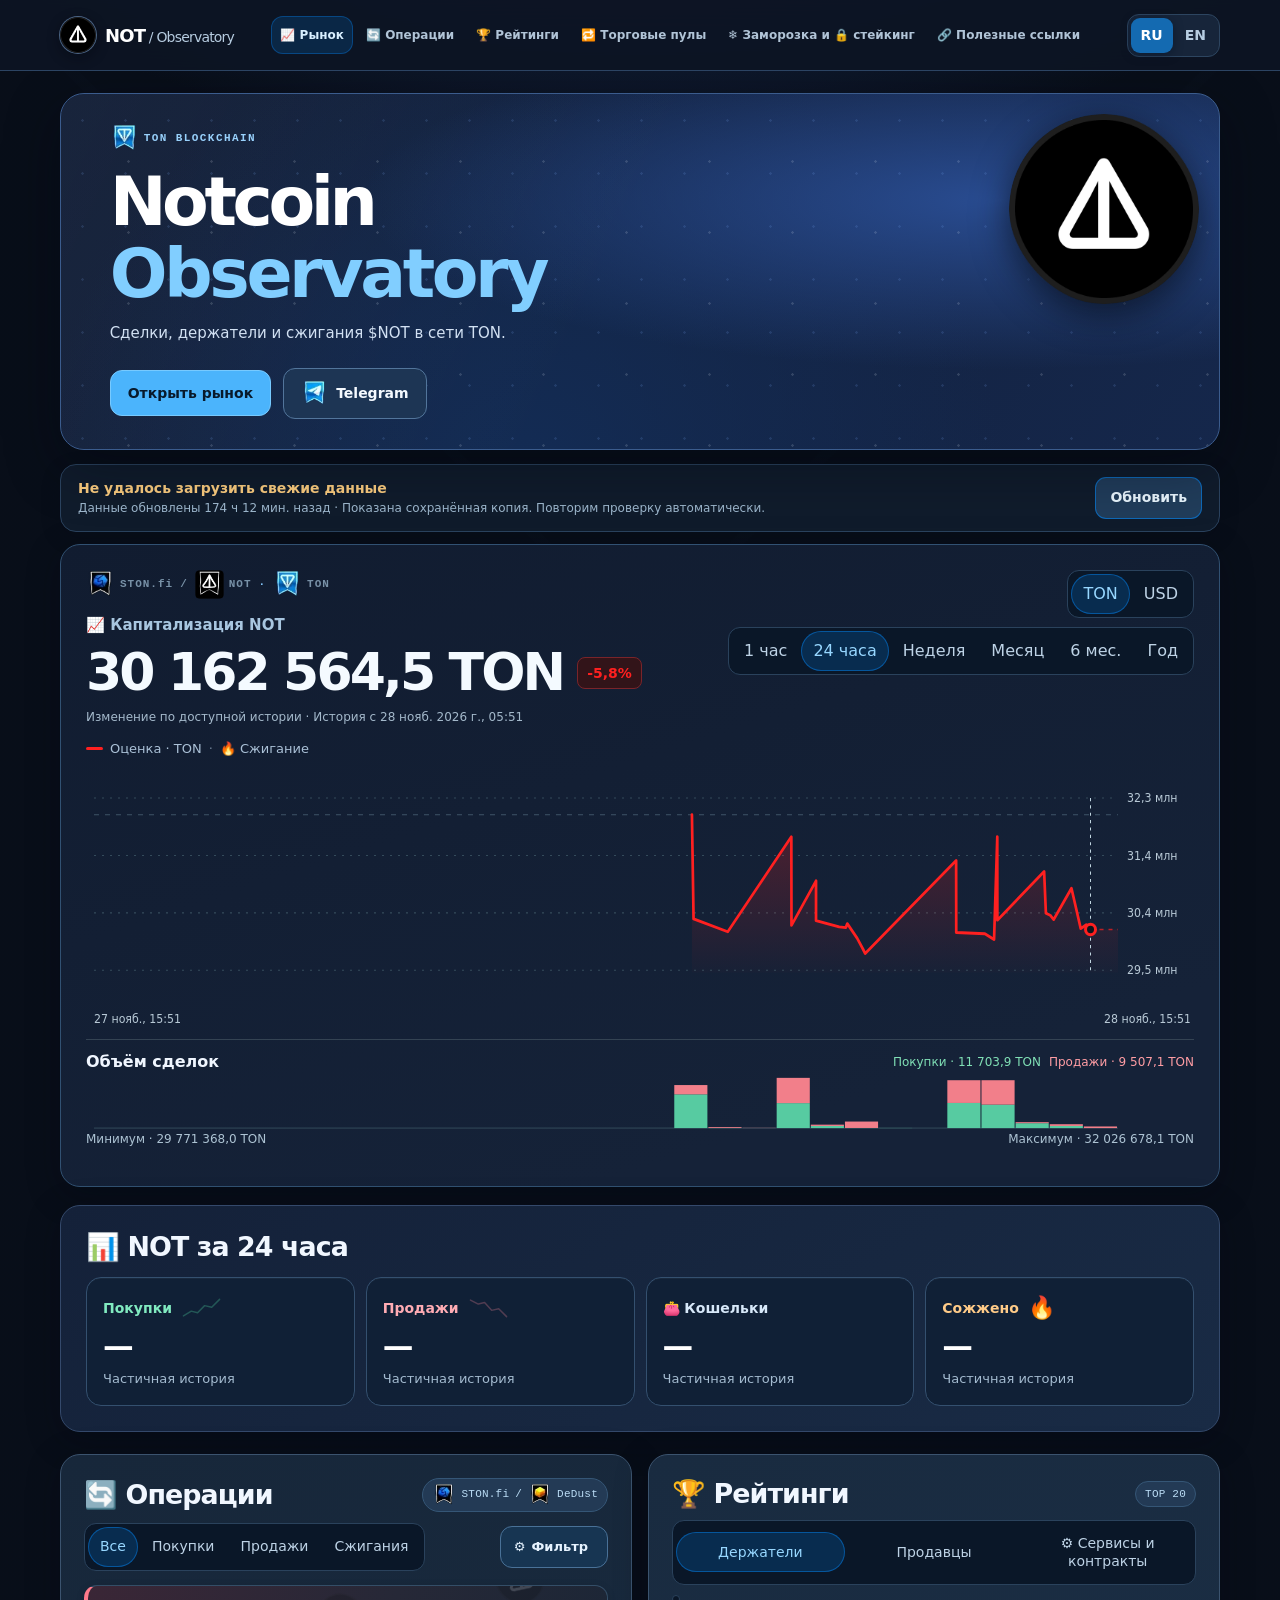
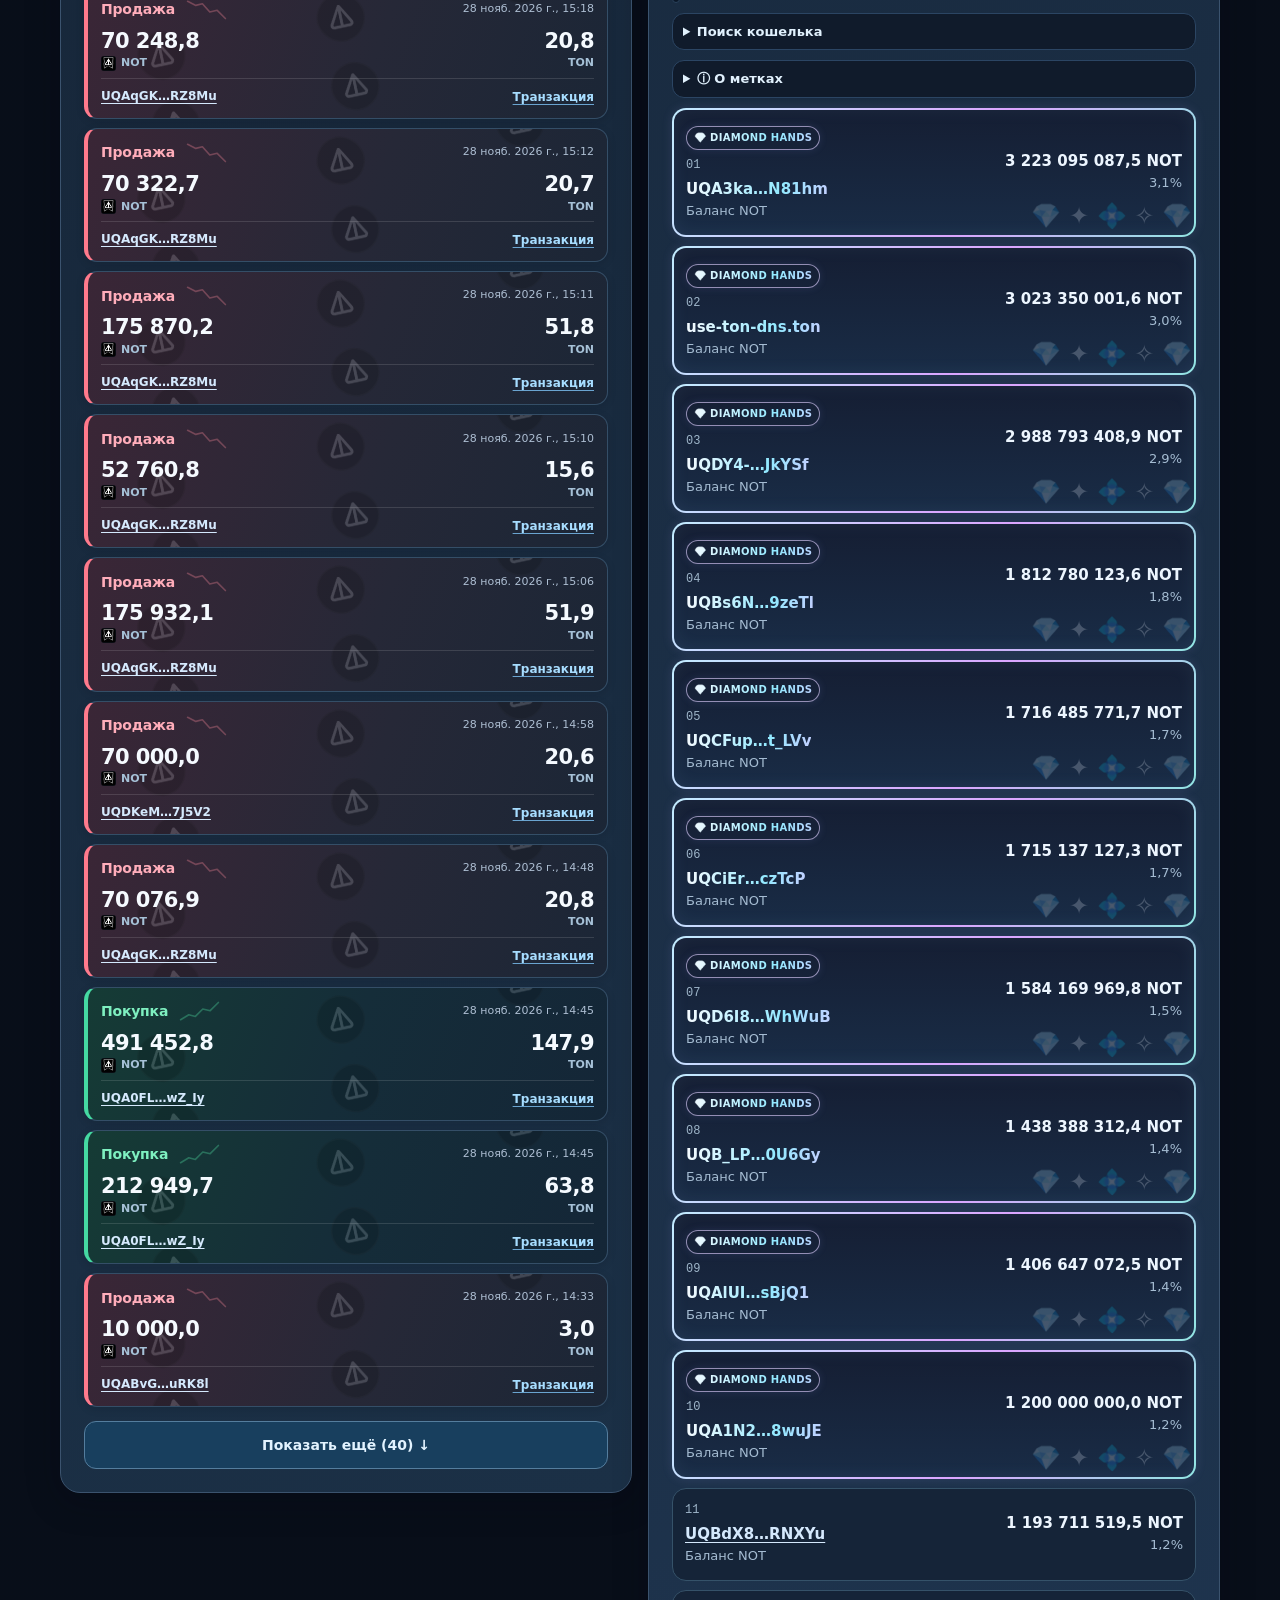
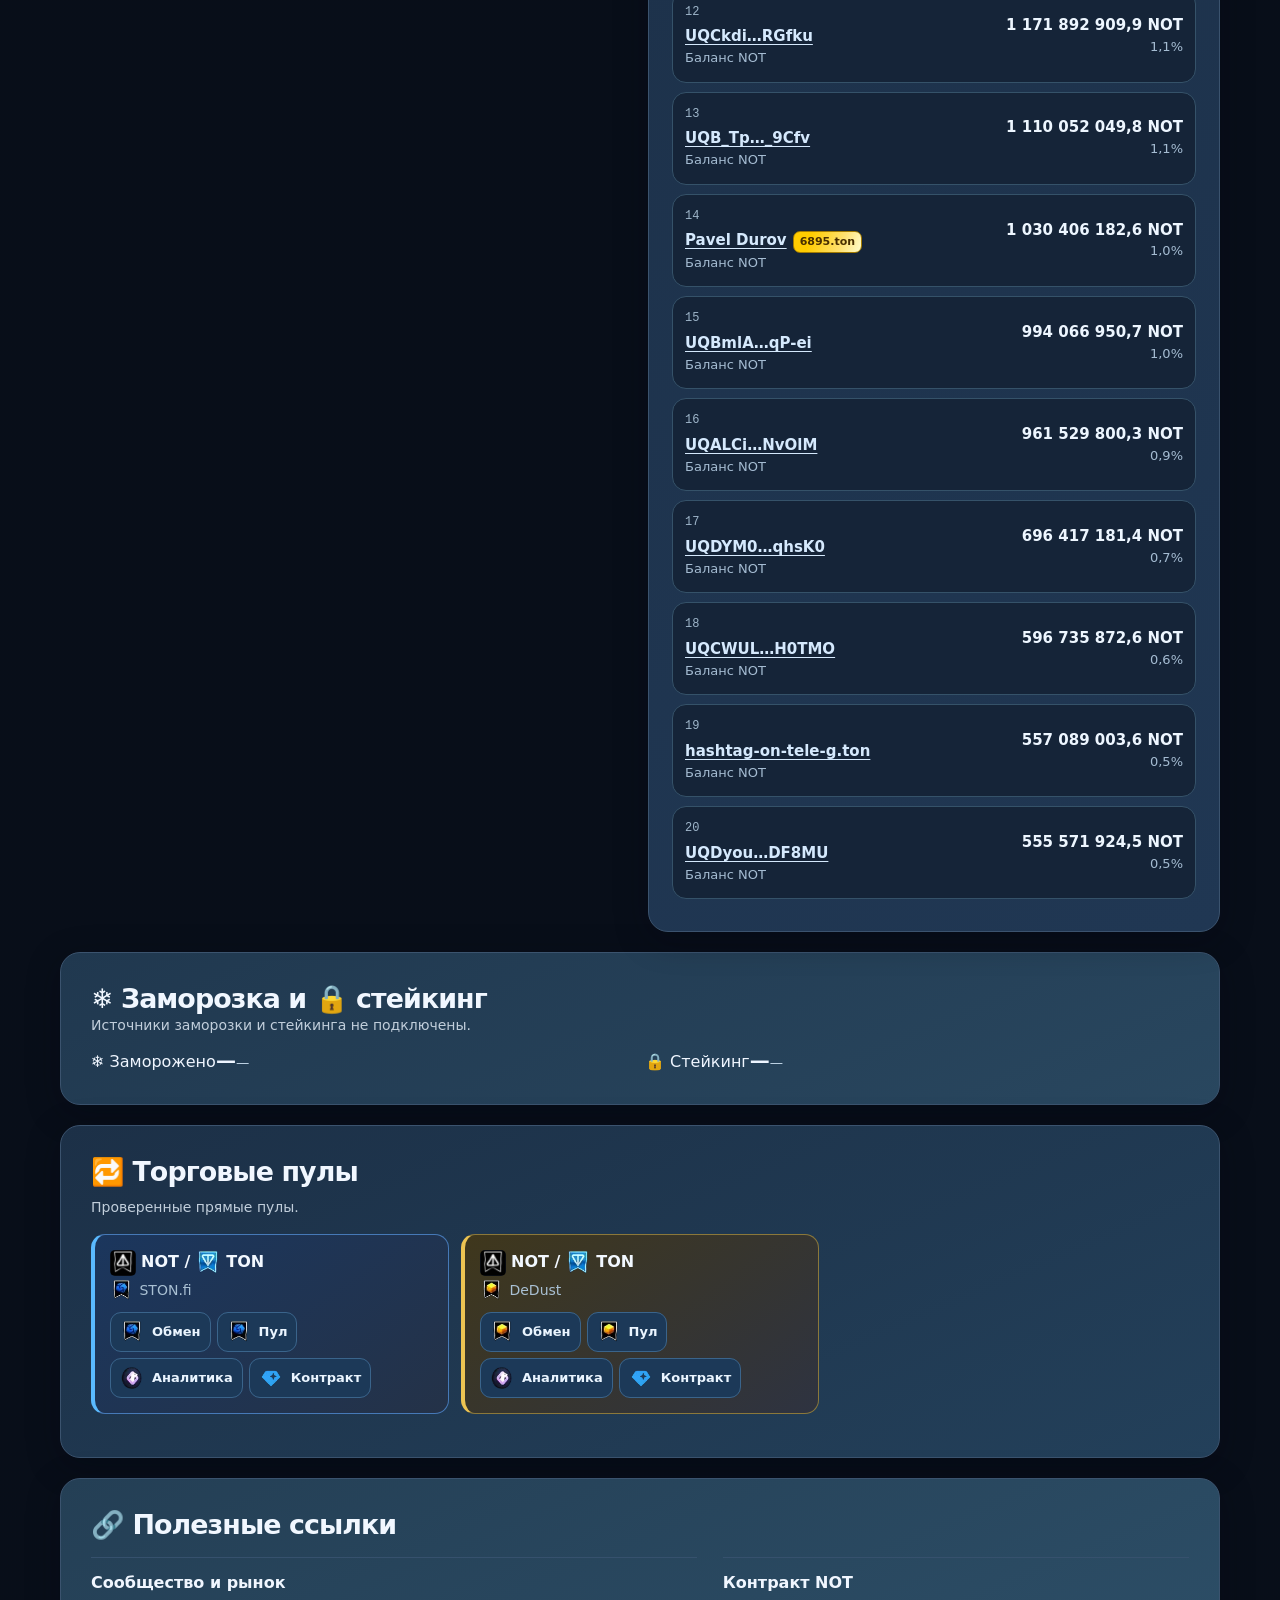
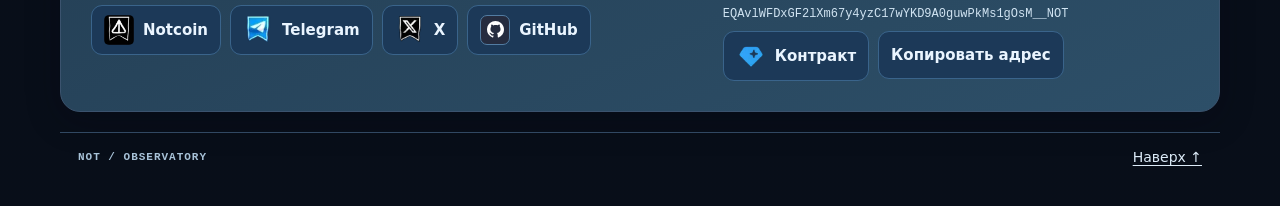
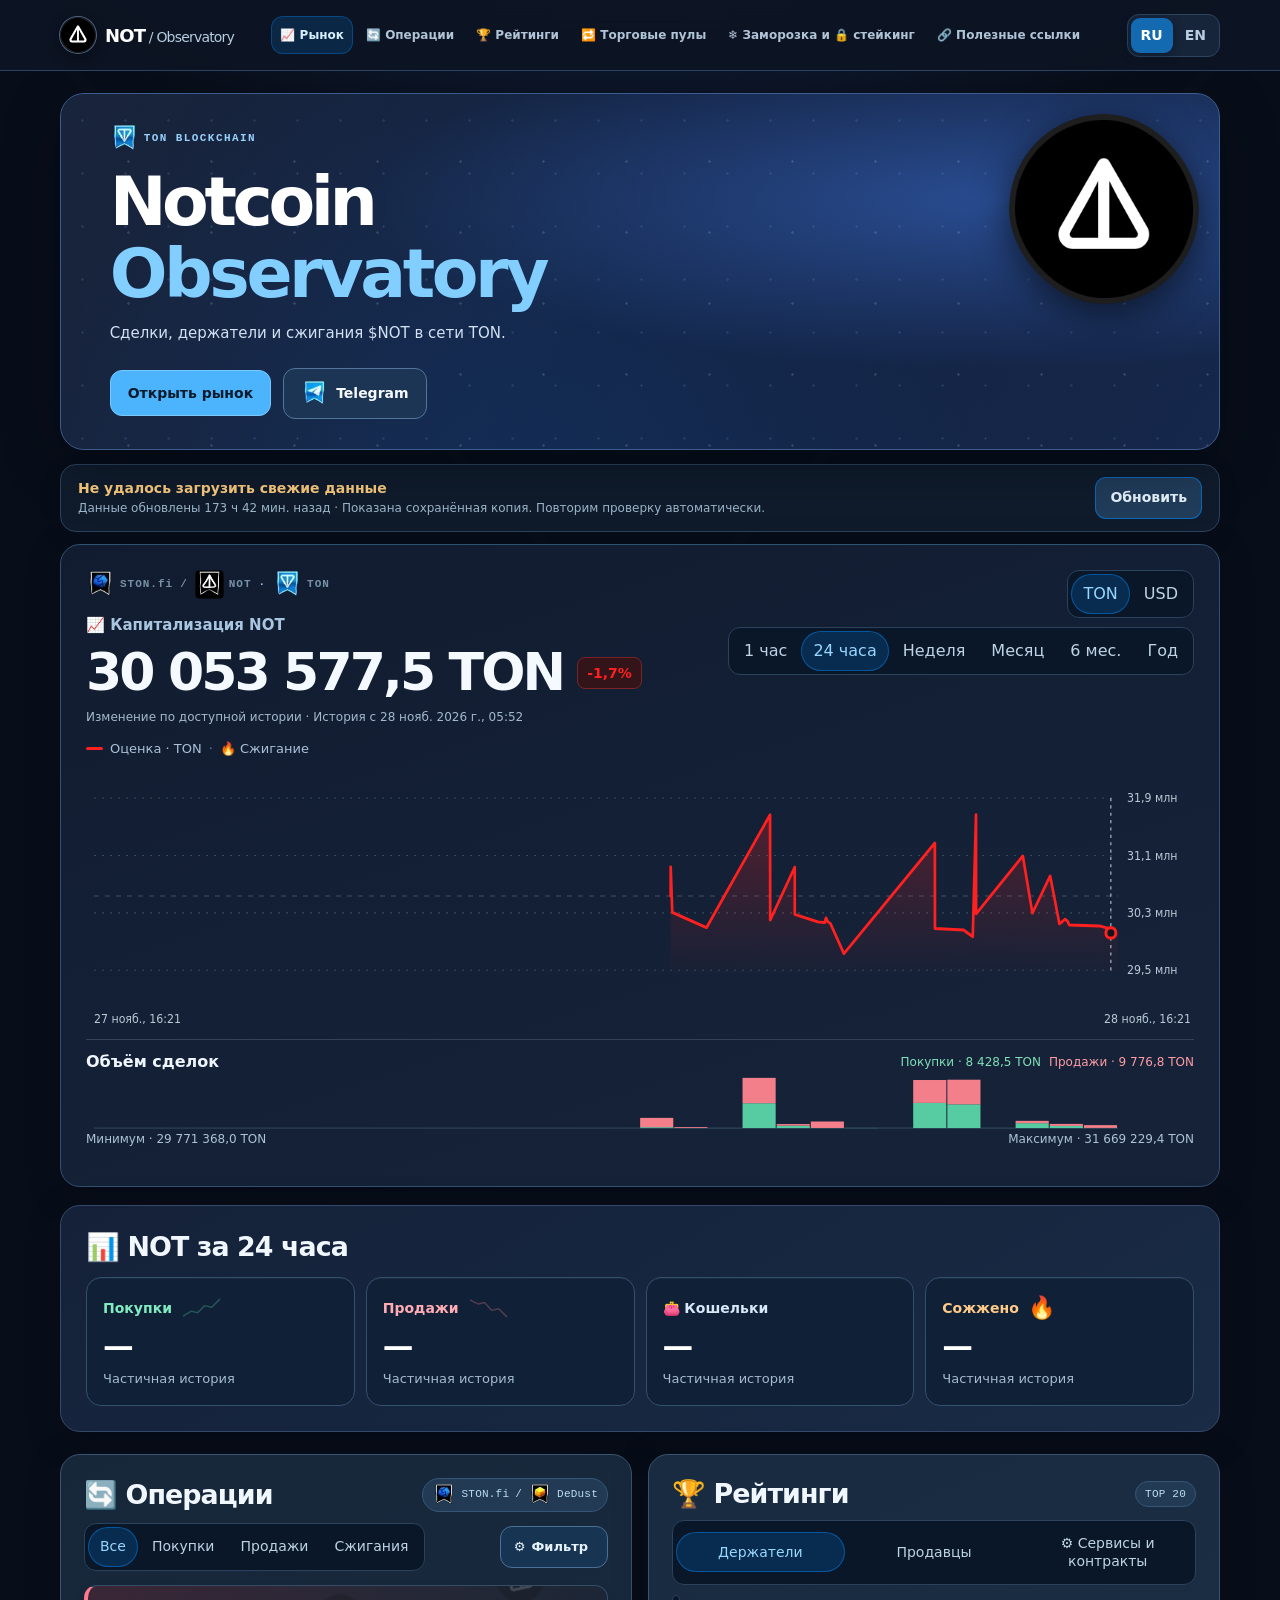
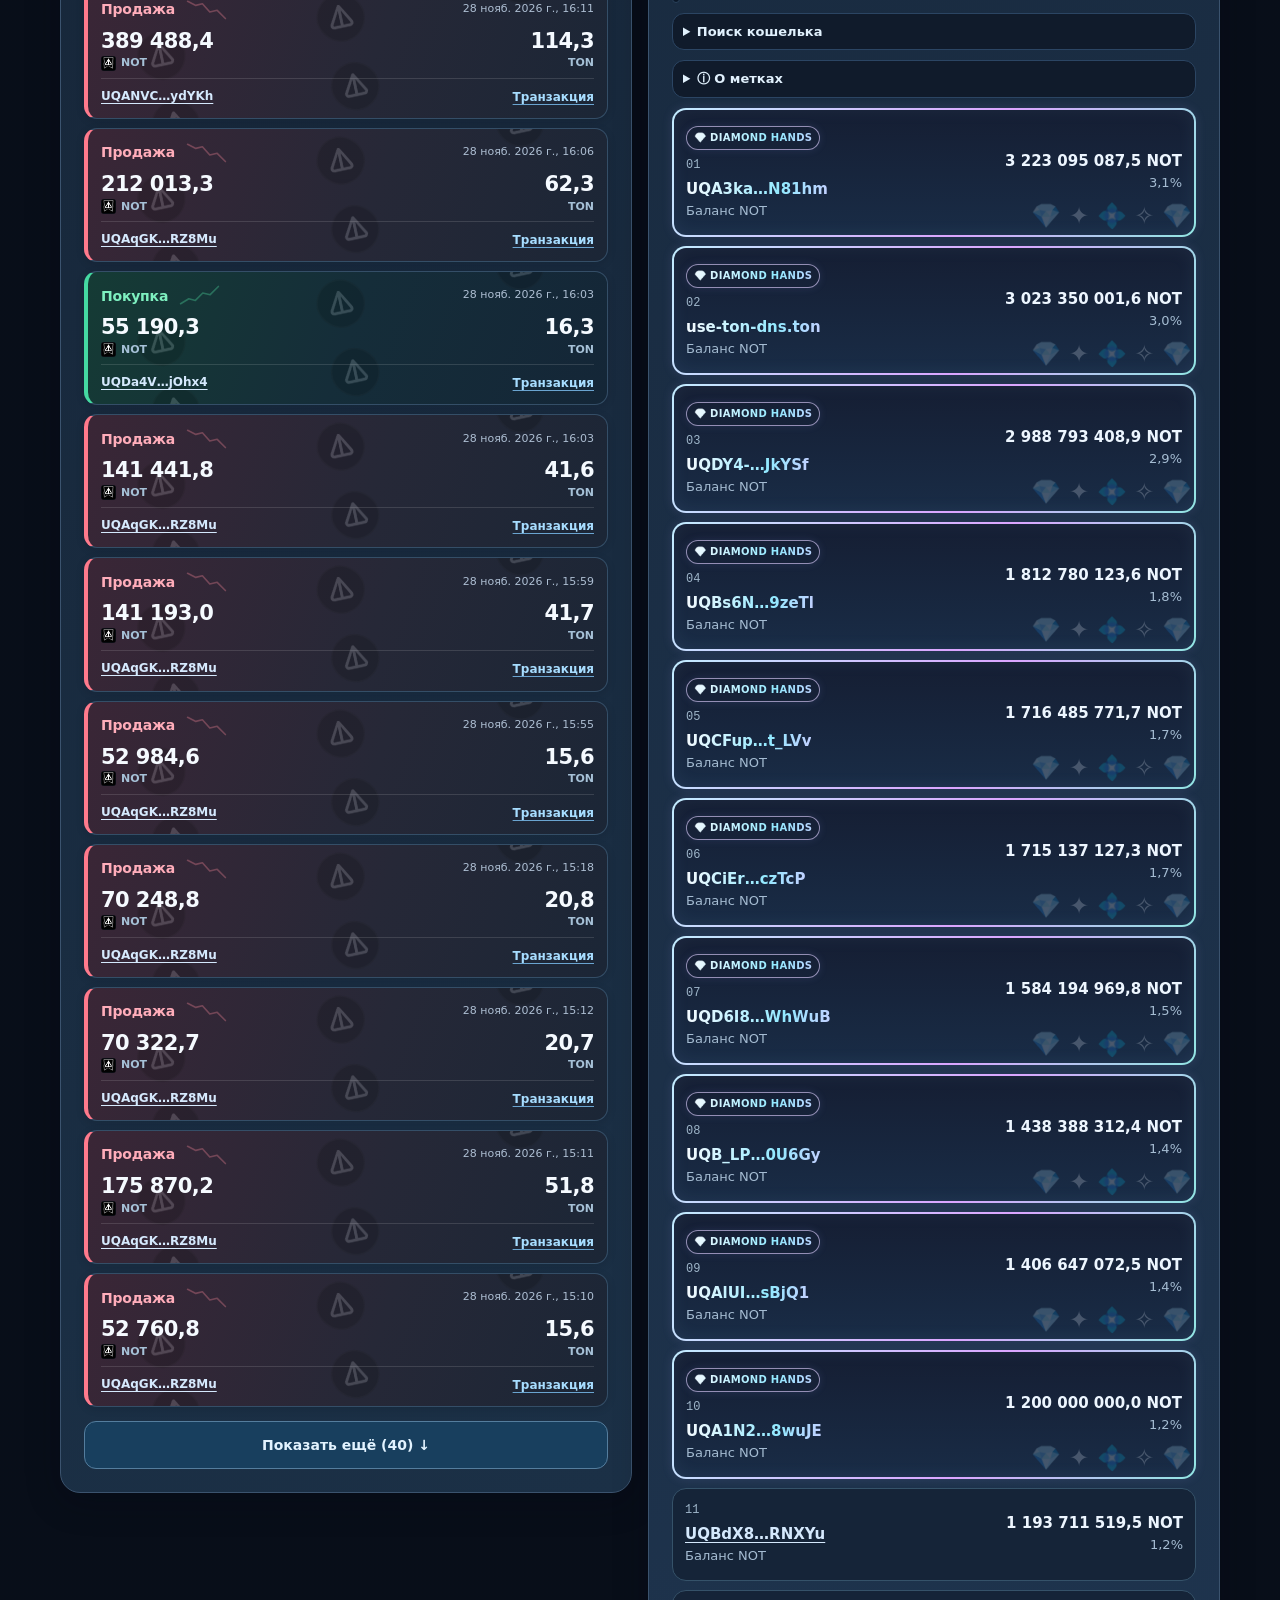
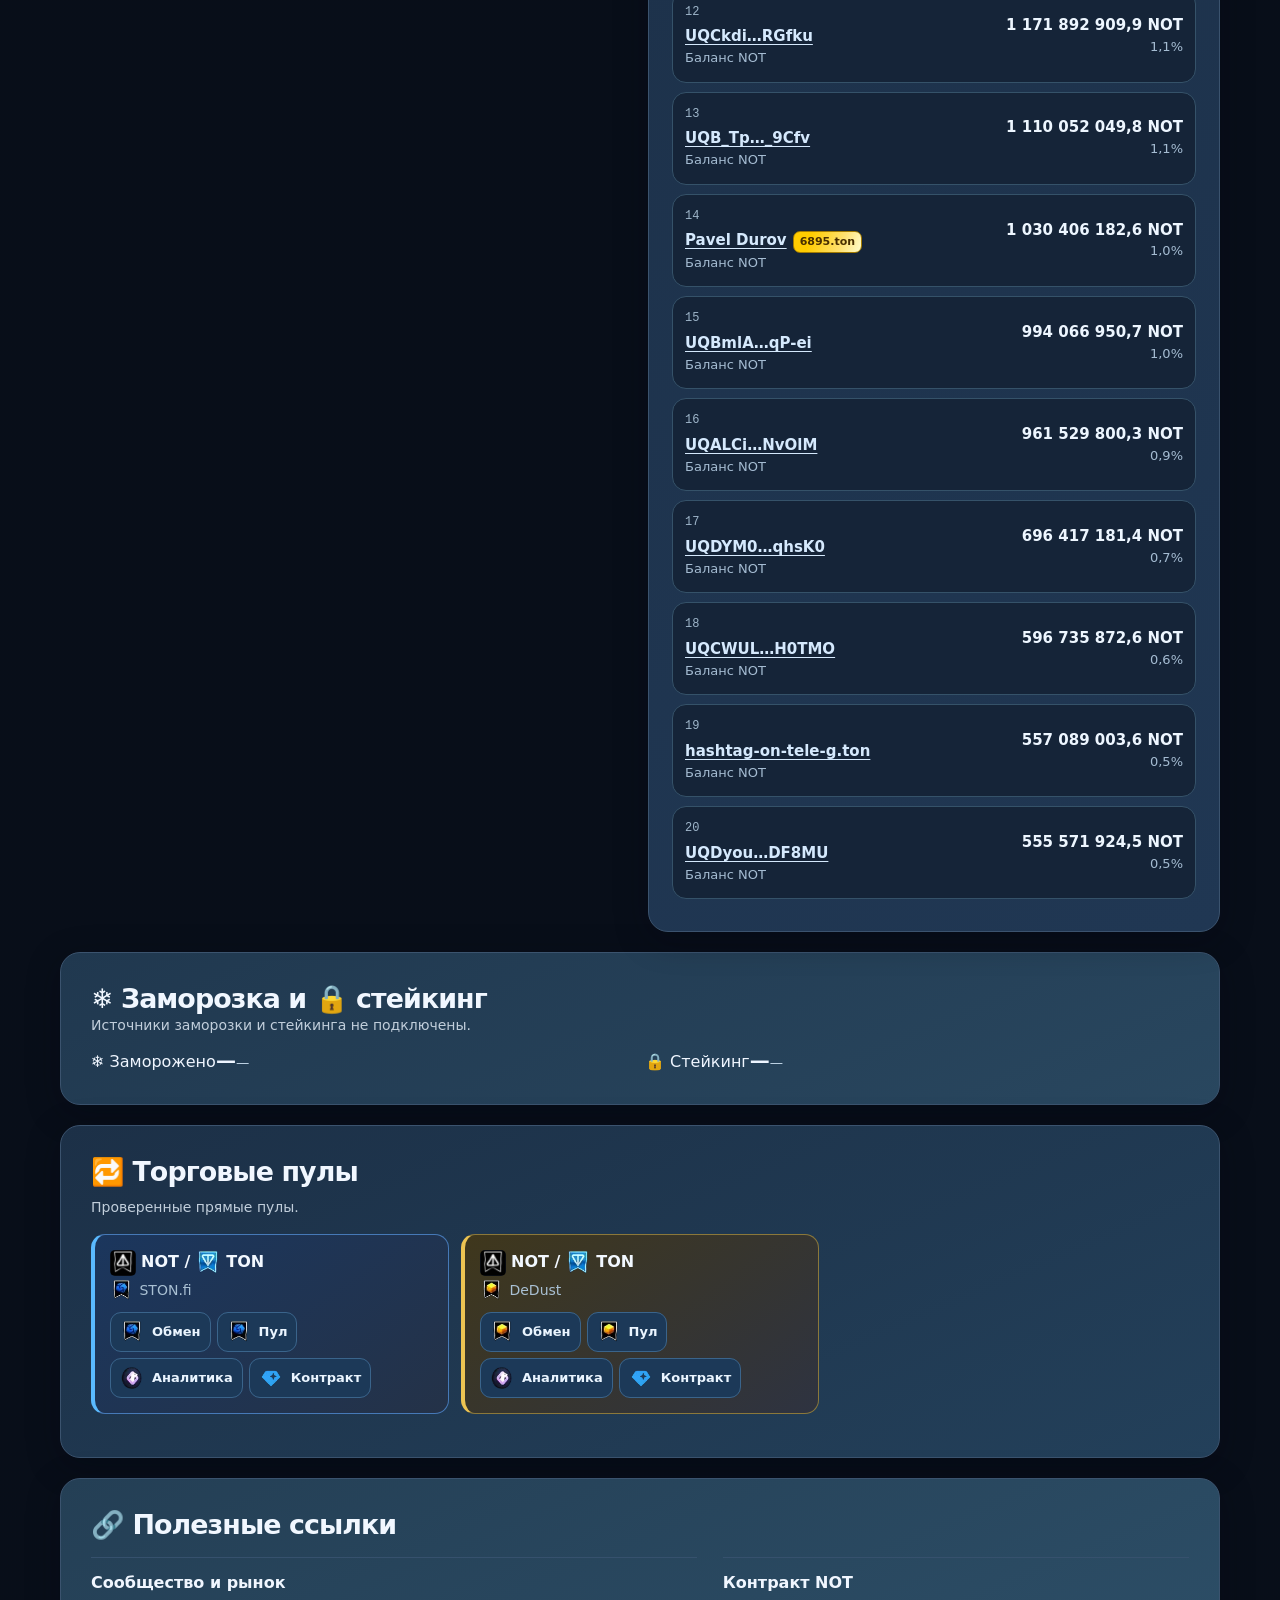
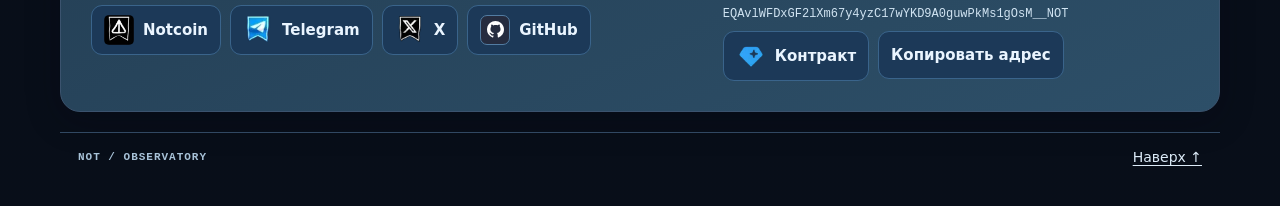
